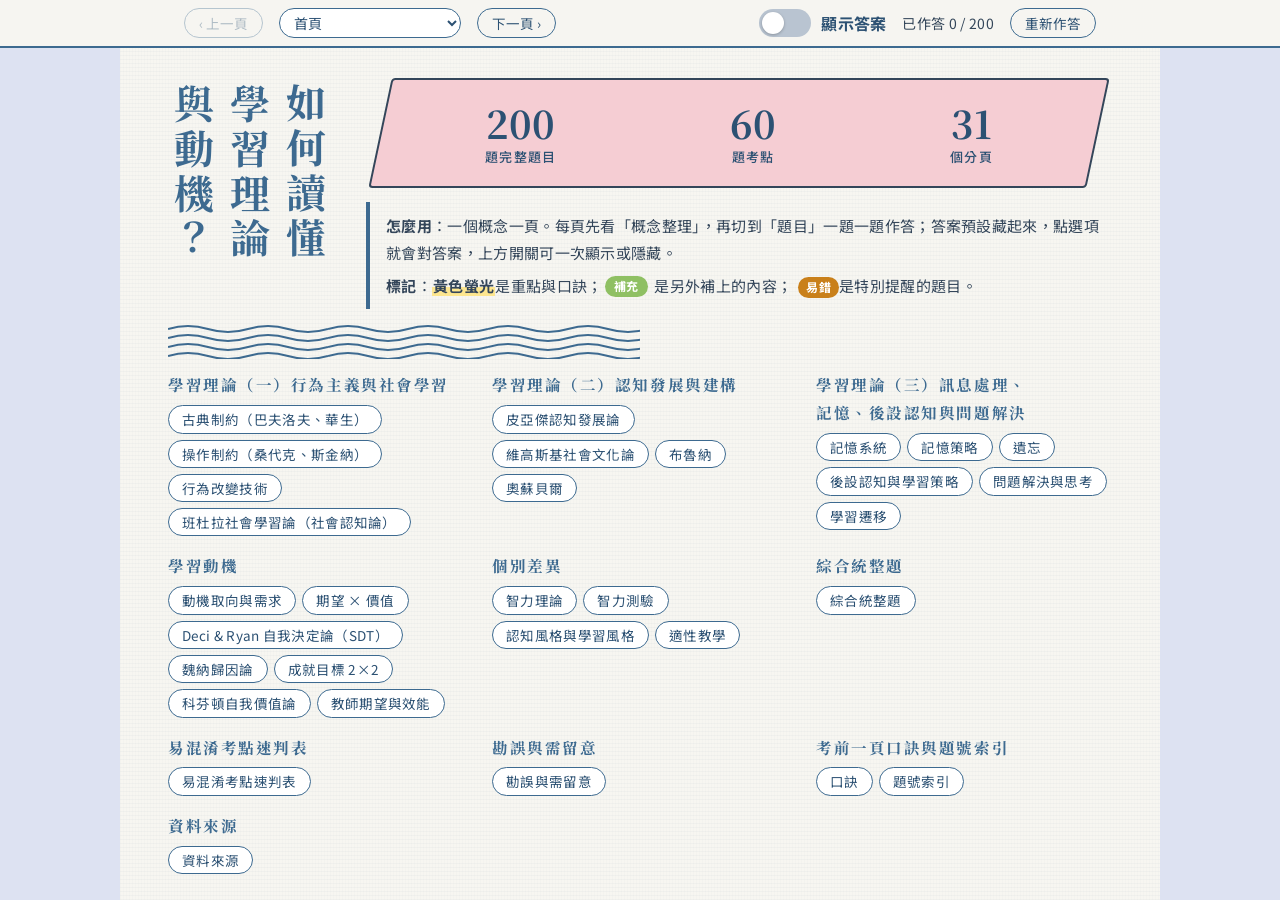
==== index.html @ 54448547 "新增學習理論刷題筆記網頁 Co-Authored-By: Claude Fable 5.2 <noreply@anthropic.com> Claude-Session: https://claude" ====
<!DOCTYPE html>
<html lang="zh-Hant-TW"><head><meta charset="utf-8"><meta name="viewport" content="width=device-width, initial-scale=1">
<title>學習理論刷題筆記</title>
<link rel="preconnect" href="https://fonts.googleapis.com"><link rel="preconnect" href="https://fonts.gstatic.com" crossorigin>
<link href="https://fonts.googleapis.com/css2?family=Noto+Serif+TC:wght@500;700&family=Noto+Sans+TC:wght@400;500;700&display=swap" rel="stylesheet">
<style>:root{ /* 版面：淡藍底上一張和紙直欄；海軍藍細浪線、圓角橢圓標籤、明體直排標題 */
  --bg:#dde2f2; --paper:#f7f6f1; --ink:#34465a; --navy:#3d6a90; --navy-d:#2c5173; --line:#c9d4e0;
  --marker:#fde68f; --pink:#f5cdd3; --green:#8fc063; --amber:#c9801a; --soft:#eef2f6;
  --serif:"Noto Serif TC","Songti TC","PMingLiU",serif; --sans:"Noto Sans TC","PingFang TC","Microsoft JhengHei",sans-serif;
  color-scheme:light;
}
*{box-sizing:border-box}
html{scroll-behavior:smooth;scroll-padding-top:112px}
body{margin:0;background:var(--bg);color:var(--ink);font-family:var(--sans);font-size:16px;line-height:1.8;letter-spacing:.02em}
.paper{max-width:900px;margin:0 auto;padding:0 clamp(16px,5vw,64px) 48px;background-color:var(--paper);
  background-image:repeating-linear-gradient(0deg,rgba(60,90,120,.035) 0 1px,transparent 1px 4px),repeating-linear-gradient(90deg,rgba(60,90,120,.02) 0 1px,transparent 1px 3px)}
.waves{height:44px;background:url("data:image/svg+xml,%3Csvg xmlns='http://www.w3.org/2000/svg' width='160' height='44'%3E%3Cg fill='none' stroke='%233d6a90' stroke-width='2'%3E%3Cpath d='M0 6q20-6 40 0t40 0 40 0 40 0'/%3E%3Cpath d='M0 15q20-6 40 0t40 0 40 0 40 0'/%3E%3Cpath d='M0 24q20-6 40 0t40 0 40 0 40 0'/%3E%3Cpath d='M0 33q20-6 40 0t40 0 40 0 40 0'/%3E%3C/g%3E%3C/svg%3E") repeat-x}
.w1{width:52%;margin-left:auto;margin-right:calc(-1*clamp(16px,5vw,64px))}
.w2{width:55%;margin-left:calc(-1*clamp(16px,5vw,64px));margin-top:28px}
.w3{width:48%;margin:40px calc(-1*clamp(16px,5vw,64px)) 0 auto}
.hero{padding-top:40px;display:grid;grid-template-columns:auto 1fr;gap:24px 40px;align-items:center}
.hero .waves,.hero .howto{grid-column:1/-1}
h1{font-family:var(--serif);font-weight:700;color:var(--navy);font-size:clamp(34px,6vw,50px);line-height:1.25;letter-spacing:.12em;writing-mode:vertical-rl;margin:0;height:5.6em;display:flex;flex-direction:column;gap:.15em}
.blanket{background:var(--pink);transform:skewX(-12deg);padding:22px 30px;display:flex;gap:28px;justify-content:space-around;border:2px solid var(--ink);border-radius:4px}
.blanket p{transform:skewX(12deg);margin:0;text-align:center}
.big{font-family:var(--serif);font-size:38px;font-weight:700;color:var(--navy-d);line-height:1.1}
.big small{display:block;font-family:var(--sans);font-size:13px;font-weight:500;letter-spacing:.1em;margin-top:6px}
.howto{font-size:15px;border-left:4px solid var(--navy);padding:4px 0 4px 16px}
.howto p{margin:6px 0}
section{padding-top:8px}
h2{font-family:var(--serif);font-size:clamp(24px,4vw,30px);color:var(--navy);letter-spacing:.15em;margin:64px 0 12px;padding-bottom:26px;text-wrap:balance;
  background:url("data:image/svg+xml,%3Csvg xmlns='http://www.w3.org/2000/svg' width='80' height='16'%3E%3Cg fill='none' stroke='%233d6a90' stroke-width='2'%3E%3Cpath d='M0 5q10-5 20 0t20 0 20 0 20 0'/%3E%3Cpath d='M0 12q10-5 20 0t20 0 20 0 20 0'/%3E%3C/g%3E%3C/svg%3E") left bottom/80px 16px repeat-x;background-size:80px 16px;background-clip:padding-box}
h3{margin:44px 0 14px;text-wrap:balance}
h3 span{display:inline-block;font-family:var(--serif);font-weight:500;font-size:20px;letter-spacing:.18em;color:#fff;background:var(--navy);padding:8px 26px;border-radius:999px;box-shadow:0 0 0 3px var(--paper),0 0 0 4.5px var(--navy)}
h4.qsec{font-family:var(--serif);font-size:18px;color:var(--navy);letter-spacing:.12em;margin:30px 0 12px;display:flex;align-items:baseline;gap:12px;border-bottom:2px dashed var(--navy);padding-bottom:6px}
h4.qsec small{font-family:var(--sans);font-size:13px;color:#6b7c8e;font-weight:400;letter-spacing:.05em}
p{margin:10px 0}
ul,ol{padding-left:1.4em;margin:10px 0}
li{margin:5px 0}
a{color:var(--navy-d)}
mark{background:linear-gradient(transparent 55%,var(--marker) 55%);color:inherit;font-weight:700;padding:0 1px}
.sup{display:inline-block;font-size:12px;font-weight:700;color:#fff;background:var(--green);border-radius:999px;padding:0 9px;margin:0 6px 0 2px;line-height:1.7;vertical-align:.08em;letter-spacing:.08em}
.flag{display:inline-block;font-size:12px;font-weight:700;color:#fff;background:var(--amber);border-radius:999px;padding:0 8px;margin-left:6px;line-height:1.7}
.tw{overflow-x:auto;margin:14px 0}
table{border-collapse:collapse;width:100%;min-width:520px;font-size:14.5px;line-height:1.65;background:rgba(255,255,255,.55)}
th,td{border:1px solid var(--line);padding:8px 10px;text-align:left;vertical-align:top}
th{background:var(--navy);color:#fff;font-weight:500;letter-spacing:.08em;white-space:nowrap}
tbody td:first-child{font-weight:700;color:var(--navy-d)}
/* 題目 */
.q{background:rgba(255,255,255,.7);border:1.5px solid var(--line);border-radius:18px;padding:16px 18px;margin:0 0 16px}
.qh{display:flex;align-items:center;gap:10px;flex-wrap:wrap;margin-bottom:6px}
.qn{font-family:var(--serif);font-weight:700;color:#fff;background:var(--navy);border-radius:999px;padding:0 14px;font-size:15px}
.qt{color:#6b7c8e;font-size:13.5px;flex:1;min-width:8em}
.rv,.reset{font:inherit;font-size:13.5px;color:var(--navy-d);background:none;border:1.5px solid var(--navy);border-radius:999px;padding:2px 14px;cursor:pointer}
.rv:hover,.reset:hover{background:var(--soft)}
.stem{margin:6px 0 10px}
.opts{display:grid;gap:6px}
.opt{font:inherit;color:inherit;text-align:left;display:flex;gap:10px;align-items:flex-start;background:#fff;border:1.5px solid var(--line);border-radius:12px;padding:7px 12px;cursor:pointer;line-height:1.6}
.opt:hover{border-color:var(--navy)}
.ol{flex:none;width:26px;height:26px;border-radius:50%;border:1.5px solid var(--navy);color:var(--navy);font-weight:700;font-size:13.5px;display:grid;place-items:center;margin-top:1px}
.opt.picked{border-color:var(--navy);background:var(--soft)}
.q.show .opt.correct,body.show-all .opt.correct{border-color:#3c8f5a;background:#e9f5e4}
.q.show .opt.correct .ol,body.show-all .opt.correct .ol{background:#3c8f5a;border-color:#3c8f5a;color:#fff}
.q.show .opt.picked:not(.correct){border-color:#c0564f;background:#fbeceb}
.q.show .opt.picked:not(.correct) .ol{background:#c0564f;border-color:#c0564f;color:#fff}
.ansbox{display:none;margin-top:12px}
.q.show .ansbox,body.show-all .ansbox{display:block}
.ans{background:var(--soft);border-radius:12px;padding:10px 14px;font-size:15px}
.ab{font-weight:700;color:#2f7d4c;margin-right:10px}
.tip{margin-top:10px;border-left:4px solid var(--amber);background:#fdf5e4;border-radius:0 12px 12px 0;padding:10px 14px;font-size:15px}
.tiph{font-weight:700;color:#99600c;margin-bottom:2px}
.b60{margin:26px 0 8px}
.b60 h5{font-family:var(--serif);font-size:17px;color:var(--navy);letter-spacing:.12em;margin:0}
.note{font-size:13.5px;color:#6b7c8e;margin:2px 0 8px}
.rid{white-space:nowrap}
.cover{font:inherit;color:inherit;text-align:left;width:100%;background:none;border:0;padding:0;cursor:pointer;border-radius:6px}
.cover span{display:block;filter:blur(6px);opacity:.55;transition:filter .15s;user-select:none}
.cover.open span,body.show-all .cover span{filter:none;opacity:1;user-select:auto}
.t60{font-size:13px;margin-top:4px;font-weight:400}
.t60 mark{font-weight:500}
/* 上方工具列 */
.bar{position:sticky;top:0;z-index:5;background:rgba(247,246,241,.96);border-bottom:2px solid var(--navy);backdrop-filter:blur(4px)}
.barin{max-width:900px;margin:0 auto;padding:8px clamp(16px,5vw,64px);display:flex;flex-wrap:wrap;align-items:center;gap:8px 16px}
.sw{display:flex;align-items:center;gap:10px;cursor:pointer;font-weight:700;color:var(--navy-d)}
.sw input{position:absolute;opacity:0;width:1px;height:1px}
.track{width:52px;height:28px;border-radius:999px;background:#b9c4d1;position:relative;transition:background .15s;flex:none}
.knob{position:absolute;top:3px;left:3px;width:22px;height:22px;border-radius:50%;background:#fff;transition:transform .15s;box-shadow:0 1px 3px rgba(0,0,0,.25)}
.sw input:checked+.track{background:var(--navy)}
.sw input:checked+.track .knob{transform:translateX(24px)}
.sw input:focus-visible+.track,button:focus-visible,a:focus-visible{outline:3px solid var(--amber);outline-offset:2px}
.score{font-size:14px;font-variant-numeric:tabular-nums;color:var(--ink)}
.nav{display:flex;gap:6px;overflow-x:auto;width:100%;padding-bottom:2px}
.nav a{flex:none;font-size:13px;text-decoration:none;color:var(--navy-d);border:1px solid var(--navy);border-radius:999px;padding:0 11px;line-height:1.9;background:#fff}
.nav a:hover{background:var(--navy);color:#fff}
footer{text-align:center;font-size:12.5px;color:var(--navy-d);padding:28px 16px;letter-spacing:.12em}
@media(max-width:560px){.hero{grid-template-columns:1fr}h1{height:4.6em}.blanket{gap:12px;padding:16px}.big{font-size:28px}body{font-size:15.5px}}
@media(prefers-reduced-motion:reduce){html{scroll-behavior:auto}.knob,.track,.cover span{transition:none}}
html,body{height:100%}
body{display:flex;flex-direction:column;overflow:hidden}
.bar{position:static;flex:none}
.barin{max-width:1040px}
#sel{font:inherit;font-size:14px;color:var(--navy-d);border:1.5px solid var(--navy);border-radius:999px;padding:3px 10px;background:#fff;max-width:13em}
.sw{margin-left:auto}
.paper{flex:1;min-height:0;width:100%;max-width:1040px;padding:0;display:flex;flex-direction:column}
.page{flex:1;min-height:0;display:flex;flex-direction:column}
.page[hidden]{display:none}
.ph{flex:none;padding:14px clamp(16px,4vw,48px) 0;display:flex;flex-wrap:wrap;align-items:center;gap:6px 14px;border-bottom:2px dashed var(--navy);padding-bottom:10px}
.grp{font-size:13px;color:#6b7c8e;letter-spacing:.1em;width:100%}
.ph h2{margin:0;padding:6px 24px;background:var(--navy);color:#fff;font-size:20px;font-weight:500;border-radius:999px;box-shadow:0 0 0 3px var(--paper),0 0 0 4.5px var(--navy);letter-spacing:.15em}
.pts{display:flex;gap:6px;margin-left:auto;flex-wrap:wrap}
.pts[hidden]{display:none}
.pt{font:inherit;font-size:14px;color:var(--navy-d);background:#fff;border:1.5px solid var(--navy);border-radius:999px;padding:3px 16px;cursor:pointer}
.pt.on{background:var(--navy);color:#fff;font-weight:700}
.pb{flex:1;min-height:0;display:flex;flex-direction:column}
.pane{display:none;flex:1;min-height:0;overflow-y:auto;padding:10px clamp(16px,4vw,48px) 18px}
.pane.on{display:block}
.pane[data-pane="quiz"].on{display:flex;flex-direction:column;overflow:hidden;padding-bottom:10px}
.qstage{flex:1;min-height:0;overflow-y:auto}
.q{display:none;margin:4px 0}
.q.cur{display:block}
.qnav{flex:none;display:flex;align-items:center;gap:10px;padding-top:10px}
.qp,.qx{font:inherit;font-size:14px;font-weight:700;color:#fff;background:var(--navy);border:0;border-radius:999px;padding:6px 18px;cursor:pointer;flex:none}
.qp:disabled,.qx:disabled,#prev:disabled,#next:disabled{opacity:.35;cursor:default}
.qcs{flex:1;display:flex;gap:5px;justify-content:center;flex-wrap:wrap}
.qc{font:inherit;font-size:12.5px;width:28px;height:28px;border-radius:50%;border:1.5px solid var(--navy);background:#fff;color:var(--navy-d);cursor:pointer;padding:0}
.qc.cur{box-shadow:0 0 0 3px var(--marker)}
.qc.ok{background:#3c8f5a;border-color:#3c8f5a;color:#fff}
.qc.ng{background:#c0564f;border-color:#c0564f;color:#fff}
.home{overflow-y:auto;padding:22px clamp(16px,4vw,48px)}
.hero{padding-top:0;gap:16px 36px}
h1{font-size:clamp(28px,4.4vw,40px)}
.blanket{margin:0 14px 14px}
.home .waves{width:50%;margin:14px 0 6px;height:36px}
.dir{display:grid;grid-template-columns:repeat(auto-fit,minmax(260px,1fr));gap:10px 28px}
.dg h3{font-family:var(--serif);font-size:15.5px;color:var(--navy);letter-spacing:.1em;margin:6px 0 6px}
.dl{display:flex;flex-wrap:wrap;gap:6px}
.dl a{font-size:13.5px;text-decoration:none;color:var(--navy-d);background:#fff;border:1.5px solid var(--navy);border-radius:999px;padding:1px 13px}
.dl a:hover{background:var(--navy);color:#fff}
@media(max-width:560px){.sw{margin-left:0}.qp,.qx{padding:6px 12px}.ph h2{font-size:17px;padding:5px 16px}}
</style></head><body>
<div class="bar"><div class="barin">
<button type="button" id="prev" class="reset">‹ 上一頁</button>
<select id="sel" aria-label="選擇概念"><option value="0">首頁</option><optgroup label="學習理論（一）行為主義與社會學習"><option value="1">古典制約（巴夫洛夫、華生）</option><option value="2">操作制約（桑代克、斯金納）</option><option value="3">行為改變技術</option><option value="4">班杜拉社會學習論（社會認知論）</option></optgroup><optgroup label="學習理論（二）認知發展與建構"><option value="5">皮亞傑認知發展論</option><option value="6">維高斯基社會文化論</option><option value="7">布魯納</option><option value="8">奧蘇貝爾</option></optgroup><optgroup label="學習理論（三）訊息處理、記憶、後設認知與問題解決"><option value="9">記憶系統</option><option value="10">記憶策略</option><option value="11">遺忘</option><option value="12">後設認知與學習策略</option><option value="13">問題解決與思考</option><option value="14">學習遷移</option></optgroup><optgroup label="學習動機"><option value="15">動機取向與需求</option><option value="16">期望 × 價值</option><option value="17">Deci &amp; Ryan 自我決定論（SDT）</option><option value="18">魏納歸因論</option><option value="19">成就目標 2×2</option><option value="20">科芬頓自我價值論</option><option value="21">教師期望與效能</option></optgroup><optgroup label="個別差異"><option value="22">智力理論</option><option value="23">智力測驗</option><option value="24">認知風格與學習風格</option><option value="25">適性教學</option></optgroup><optgroup label="綜合統整題"><option value="26">綜合統整題</option></optgroup><optgroup label="易混淆考點速判表"><option value="27">易混淆考點速判表</option></optgroup><optgroup label="勘誤與需留意"><option value="28">勘誤與需留意</option></optgroup><optgroup label="考前一頁口訣與題號索引"><option value="29">口訣</option><option value="30">題號索引</option></optgroup><optgroup label="資料來源"><option value="31">資料來源</option></optgroup></select>
<button type="button" id="next" class="reset">下一頁 ›</button>
<label class="sw" for="toggleAll"><input type="checkbox" id="toggleAll" role="switch"><span class="track"><span class="knob"></span></span><span class="swt">顯示答案</span></label>
<span class="score" id="score">已作答 0 / 200</span>
<button type="button" id="reset" class="reset">重新作答</button>
</div></div>
<main class="paper">
<section class="page" id="page-0"><div class="pb home">
<div class="hero"><h1><span>如何讀懂</span><span>學習理論</span><span>與動機？</span></h1>
<div><div class="blanket"><p class="big">200<small>題完整題目</small></p><p class="big">60<small>題考點</small></p><p class="big">31<small>個分頁</small></p></div>
<div class="howto"><p><b>怎麼用</b>：一個概念一頁。每頁先看「概念整理」，再切到「題目」一題一題作答；答案預設藏起來，點選項就會對答案，上方開關可一次顯示或隱藏。</p>
<p><b>標記</b>：<mark>黃色螢光</mark>是重點與口訣；<span class="sup">補充</span>是另外補上的內容；<span class="flag">易錯</span>是特別提醒的題目。</p></div></div></div>
<div class="waves"></div>
<div class="dir"><div class="dg"><h3>學習理論（一）行為主義與社會學習</h3><div class="dl"><a href="#page-1">古典制約（巴夫洛夫、華生）</a><a href="#page-2">操作制約（桑代克、斯金納）</a><a href="#page-3">行為改變技術</a><a href="#page-4">班杜拉社會學習論（社會認知論）</a></div></div><div class="dg"><h3>學習理論（二）認知發展與建構</h3><div class="dl"><a href="#page-5">皮亞傑認知發展論</a><a href="#page-6">維高斯基社會文化論</a><a href="#page-7">布魯納</a><a href="#page-8">奧蘇貝爾</a></div></div><div class="dg"><h3>學習理論（三）訊息處理、記憶、後設認知與問題解決</h3><div class="dl"><a href="#page-9">記憶系統</a><a href="#page-10">記憶策略</a><a href="#page-11">遺忘</a><a href="#page-12">後設認知與學習策略</a><a href="#page-13">問題解決與思考</a><a href="#page-14">學習遷移</a></div></div><div class="dg"><h3>學習動機</h3><div class="dl"><a href="#page-15">動機取向與需求</a><a href="#page-16">期望 × 價值</a><a href="#page-17">Deci &amp; Ryan 自我決定論（SDT）</a><a href="#page-18">魏納歸因論</a><a href="#page-19">成就目標 2×2</a><a href="#page-20">科芬頓自我價值論</a><a href="#page-21">教師期望與效能</a></div></div><div class="dg"><h3>個別差異</h3><div class="dl"><a href="#page-22">智力理論</a><a href="#page-23">智力測驗</a><a href="#page-24">認知風格與學習風格</a><a href="#page-25">適性教學</a></div></div><div class="dg"><h3>綜合統整題</h3><div class="dl"><a href="#page-26">綜合統整題</a></div></div><div class="dg"><h3>易混淆考點速判表</h3><div class="dl"><a href="#page-27">易混淆考點速判表</a></div></div><div class="dg"><h3>勘誤與需留意</h3><div class="dl"><a href="#page-28">勘誤與需留意</a></div></div><div class="dg"><h3>考前一頁口訣與題號索引</h3><div class="dl"><a href="#page-29">口訣</a><a href="#page-30">題號索引</a></div></div><div class="dg"><h3>資料來源</h3><div class="dl"><a href="#page-31">資料來源</a></div></div></div></div></section>
<section class="page" id="page-1" hidden><div class="ph"><span class="grp">學習理論（一）行為主義與社會學習</span><h2>古典制約（巴夫洛夫、華生）</h2><div class="pts"><button type="button" class="pt on" data-pane="concept">概念整理</button><button type="button" class="pt" data-pane="quiz">題目 5 題</button><button type="button" class="pt" data-pane="q60">60 題考點</button></div></div><div class="pb"><div class="pane on" data-pane="concept"><p>先判斷題目屬於哪一種制約：反應是「不自主的生理、情緒」（心跳、流口水、害怕）→ 古典制約；是「自主行為」且因為行為後的結果而變多變少 → 操作制約。<span class="sup">補充</span></p><div class="tw"><table>
<thead>
<tr>
<th>概念</th>
<th>一句話</th>
<th>題目關鍵字</th>
<th>題號</th>
</tr>
</thead>
<tbody>
<tr>
<td>非制約刺激 UCS</td>
<td>天生就會引起反應</td>
<td>疼痛、被罵、食物</td>
<td>Q5</td>
</tr>
<tr>
<td>制約刺激 CS</td>
<td>原本中性，與 UCS 配對後單獨出現就會引起反應</td>
<td>宣布小考、老師走近、紅色封面</td>
<td>Q5、60題 R3-3、R5-2</td>
</tr>
<tr>
<td>UCR／CR</td>
<td>對 UCS 的天生反應／對 CS 的學得反應</td>
<td>通常是同一種反應，差在由誰引起</td>
<td>Q5</td>
</tr>
<tr>
<td>刺激類化</td>
<td>相似刺激也反應</td>
<td>怕黑狗 → 連白狗、玩具狗都怕</td>
<td>Q21</td>
</tr>
<tr>
<td>刺激辨別</td>
<td>只對特定刺激反應</td>
<td>上、下課鐘聲分得清</td>
<td>Q22</td>
</tr>
<tr>
<td>消弱</td>
<td>CS 一直單獨出現、不配 UCS → 反應消失</td>
<td>鈴聲不再配食物</td>
<td>Q23</td>
</tr>
<tr>
<td>自發恢復</td>
<td>消弱後隔一段時間又出現 → 消弱是「抑制」不是抹除</td>
<td>隔三天又流口水</td>
<td>Q23</td>
</tr>
<tr>
<td>高級制約</td>
<td>用已建立的 CS 當作 UCS，去配新的中性刺激</td>
<td>鈴聲 → 紅光</td>
<td>Q24</td>
</tr>
</tbody>
</table></div>
<ul>
<li><span class="sup">補充</span><mark>華生「小艾伯特實驗」</mark>：白老鼠配巨響 → 怕白老鼠，並類化到白兔、毛皮。證明「情緒可以被制約學得」。</li>
<li><span class="sup">補充</span><mark>配對時序</mark>：CS 先出現、UCS 緊接著出現（延宕制約）效果最好；UCS 先於 CS（逆向制約）幾乎學不會。</li>
</ul></div><div class="pane" data-pane="quiz"><div class="qstage"><article class="q" id="q5"><div class="qh"><span class="qn">Q5</span><span class="qt">古典制約・制約刺激判定</span><button type="button" class="rv" aria-expanded="false">看答案</button></div>
<p class="stem">小芸國中時曾多次因數學考差而在全班面前遭教師嚴厲責備與罰站，導致她當時極度恐懼焦慮。現在升上高中，只要新數學老師在課堂上「宣布下週要進行隨堂小考」，即使新老師從未罵過人，小芸立刻感到心跳加速、腸胃抽筋。在上述歷程中，「宣布下週要進行隨堂小考」最符合何種概念？</p><div class="opts"><button type="button" class="opt" data-k="A"><span class="ol">A</span><span>非制約刺激（UCS）</span></button><button type="button" class="opt correct" data-k="B"><span class="ol">B</span><span>制約刺激（CS）</span></button><button type="button" class="opt" data-k="C"><span class="ol">C</span><span>非制約反應（UCR）</span></button><button type="button" class="opt" data-k="D"><span class="ol">D</span><span>制約反應（CR）</span></button></div>
<div class="ansbox"><div class="ans"><span class="ab">正解 (B)</span>過去教師嚴厲責罵是自然引發恐懼的「非制約刺激 (UCS)」；而「宣布小考」原本是中性刺激，但與被罵恐懼經驗多次配對後，現在單獨出現就能引發焦慮生理反應，因此已轉變為「制約刺激 (CS)」。</div><div class="tip"><div class="tiph">易錯提醒｜古典制約要素 —— 非制約刺激 (UCS) vs. 制約刺激 (CS)</div>非制約刺激 (UCS) 是「天生/本能」就會引起生理反應的刺激（如疼痛、挨罵的恐懼）；制約刺激 (CS) 原本是「中性線索」，因為反覆跟 UCS 配對連結，後來「單獨出現」就能引發情緒反應（如聽到宣布小考）。口訣：<mark>天生會怕是 UCS，後來一看到就怕是 CS！</mark></div></div></article><article class="q" id="q21"><div class="qh"><span class="qn">Q21</span><span class="qt">古典制約・刺激類化</span><button type="button" class="rv" aria-expanded="false">看答案</button></div>
<p class="stem">小明小時候曾在鄉下被鄰居飼養的一隻大黑狗追咬，自此之後，他不僅極度害怕黑狗，只要看到白狗、黃狗，甚至毛茸茸的波斯貓或毛絨玩具狗，都會引起強烈的恐懼與逃跑反應。這種對與制約刺激相似的其他刺激也產生制約反應的現象稱為？</p><div class="opts"><button type="button" class="opt correct" data-k="A"><span class="ol">A</span><span>刺激類化（Stimulus Generalization）</span></button><button type="button" class="opt" data-k="B"><span class="ol">B</span><span>刺激辨別（Stimulus Discrimination）</span></button><button type="button" class="opt" data-k="C"><span class="ol">C</span><span>自發恢復（Spontaneous Recovery）</span></button><button type="button" class="opt" data-k="D"><span class="ol">D</span><span>高級制約（Higher-Order Conditioning）</span></button></div>
<div class="ansbox"><div class="ans"><span class="ab">正解 (A)</span>刺激類化：個體對與原先制約刺激（黑狗）外觀相似、性質相近的其他刺激（白狗、黃狗、絨毛玩具），也會引發相同或相似的制約反應（恐懼逃跑）。口訣：<mark>相像也反應＝類化。</mark></div></div></article><article class="q" id="q22"><div class="qh"><span class="qn">Q22</span><span class="qt">古典制約・刺激辨別</span><button type="button" class="rv" aria-expanded="false">看答案</button></div>
<p class="stem">學校為了維護校園秩序，規定上課鐘聲為「三短一長」，下課鐘聲為「兩長一短」。開學兩週後，一年級新生一聽到「兩長一短」便開心地衝出教室，聽到「三短一長」則能迅速回座安靜準備上課，不再混淆。學生展現了古典制約中的何種歷程？</p><div class="opts"><button type="button" class="opt" data-k="A"><span class="ol">A</span><span>刺激類化</span></button><button type="button" class="opt correct" data-k="B"><span class="ol">B</span><span>刺激辨別（Stimulus Discrimination）</span></button><button type="button" class="opt" data-k="C"><span class="ol">C</span><span>潛在消弱</span></button><button type="button" class="opt" data-k="D"><span class="ol">D</span><span>感覺適應</span></button></div>
<div class="ansbox"><div class="ans"><span class="ab">正解 (B)</span>刺激辨別：個體能敏銳區分兩種相似但不同的刺激，僅對其中具有特定增強或意義的刺激做出反應，對另一刺激不做出反應。口訣：<mark>只有特定才反應＝辨別。</mark></div></div></article><article class="q" id="q23"><div class="qh"><span class="qn">Q23</span><span class="qt">古典制約・自發恢復</span><button type="button" class="rv" aria-expanded="false">看答案</button></div>
<p class="stem">某心理學實驗中，狗學會聽到鈴聲流口水後，研究者連續單獨呈現鈴聲而不給食物，經過數十次試驗後狗終於不再流口水（消弱完成）。然而隔了三天再度將狗帶進實驗室，第一聲鈴聲響起時，狗竟然又出現了流口水的反應（雖然量較少）。此現象稱為？</p><div class="opts"><button type="button" class="opt correct" data-k="A"><span class="ol">A</span><span>自發恢復（Spontaneous Recovery）</span></button><button type="button" class="opt" data-k="B"><span class="ol">B</span><span>倒溯抑制（Retroactive Inhibition）</span></button><button type="button" class="opt" data-k="C"><span class="ol">C</span><span>嫌惡制約（Aversive Conditioning）</span></button><button type="button" class="opt" data-k="D"><span class="ol">D</span><span>習慣化（Habituation）</span></button></div>
<div class="ansbox"><div class="ans"><span class="ab">正解 (A)</span>自發恢復：制約反應經過消弱完全消失後，經過一段休息或時間間隔，未再配對非制約刺激的情況下，該制約反應再次短暫出現的現象。這證明消弱是「抑制」而非記憶的徹底抹除。</div></div></article><article class="q" id="q24"><div class="qh"><span class="qn">Q24</span><span class="qt">古典制約・高等制約</span><button type="button" class="rv" aria-expanded="false">看答案</button></div>
<p class="stem">巴夫洛夫先訓練狗建立「鈴聲（CS1） → 食物（UCS） → 流口水」的制約；待穩固後，再將「紅光（中性刺激）」與「鈴聲（CS1）」反覆配對呈現，過程中從未出現食物。最後發現單獨呈現紅光也能引發流口水。此現象稱為？</p><div class="opts"><button type="button" class="opt correct" data-k="A"><span class="ol">A</span><span>高級／高等制約（Higher-Order Conditioning）</span></button><button type="button" class="opt" data-k="B"><span class="ol">B</span><span>刺激類化</span></button><button type="button" class="opt" data-k="C"><span class="ol">C</span><span>操作塑造</span></button><button type="button" class="opt" data-k="D"><span class="ol">D</span><span>負增強</span></button></div>
<div class="ansbox"><div class="ans"><span class="ab">正解 (A)</span>高等制約（二級制約）：以一個已經建立完成的制約刺激（鈴聲 CS1）充當強化刺激，與另一個新的中性刺激（紅光）配對，使新刺激也能引發制約反應。</div></div></article></div><div class="qnav"><button type="button" class="qp">‹ 上一題</button><div class="qcs"><button type="button" class="qc" data-i="0">1</button><button type="button" class="qc" data-i="1">2</button><button type="button" class="qc" data-i="2">3</button><button type="button" class="qc" data-i="3">4</button><button type="button" class="qc" data-i="4">5</button></div><button type="button" class="qx">下一題 ›</button></div></div><div class="pane" data-pane="q60"><div class="b60"><h5>60 題對應考點</h5><p class="note">60 題原始資料只有情境與考點，沒有選項。先自己說出考點，再點一下格子對答案。</p><div class="tw"><table class="t60t"><thead><tr><th>題號</th><th>情境</th><th>考點（點一下顯示）</th></tr></thead><tbody><tr><td class="rid">R1-5<span class="flag">易錯</span></td><td>曾看到考卷就胃痛，後來只要宣布小考就緊張；「宣布小考」屬於？</td><td><button type="button" class="cover"><span>古典制約：制約刺激（CS）<div class="t60"><mark>天生會怕的是 UCS，後來一看到就怕的是 CS。</mark></div></span></button></td></tr><tr><td class="rid">R3-3</td><td>答錯被笑，後來只要教師走近座位就心跳加快、手心冒汗</td><td><button type="button" class="cover"><span>古典制約：制約刺激（CS）</span></button></td></tr><tr><td class="rid">R5-2</td><td>看到紅色封面故事書就興奮坐好（曾多次和好玩的繪本活動配對）</td><td><button type="button" class="cover"><span>古典制約：制約刺激（CS）</span></button></td></tr><tr><td class="rid">R5-7</td><td>跑步跌倒被笑，後來聽到「等一下測跑步」就手心冒汗</td><td><button type="button" class="cover"><span>古典制約：制約刺激（CS）</span></button></td></tr></tbody></table></div></div></div></div></section><section class="page" id="page-2" hidden><div class="ph"><span class="grp">學習理論（一）行為主義與社會學習</span><h2>操作制約（桑代克、斯金納）</h2><div class="pts"><button type="button" class="pt on" data-pane="concept">概念整理</button><button type="button" class="pt" data-pane="quiz">題目 9 題</button><button type="button" class="pt" data-pane="q60">60 題考點</button></div></div><div class="pb"><div class="pane on" data-pane="concept"><p>增強與懲罰四格：「正負」看加還是拿，「增懲」看行為變多還是變少。</p>
<div class="tw"><table>
<thead>
<tr>
<th></th>
<th>給予刺激（正）</th>
<th>拿走刺激（負）</th>
</tr>
</thead>
<tbody>
<tr>
<td><mark>行為變多（增強）</mark></td>
<td>正增強：給喜歡的（Q1）</td>
<td>負增強：拿走討厭的（Q2）</td>
</tr>
<tr>
<td><mark>行為變少（懲罰）</mark></td>
<td>正懲罰：給討厭的（Q15）</td>
<td>負懲罰：拿走喜歡的，如隔離、代價法（Q16）</td>
</tr>
</tbody>
</table></div>
<div class="tw"><table>
<thead>
<tr>
<th>增強時制</th>
<th>依據</th>
<th>例子</th>
<th>反應型態</th>
<th>題號</th>
</tr>
</thead>
<tbody>
<tr>
<td>固定比率 FR</td>
<td>固定次數</td>
<td>集滿 10 點換獎</td>
<td>反應快，拿到增強後短暫停頓<span class="sup">補充</span></td>
<td>—</td>
</tr>
<tr>
<td>變動比率 VR</td>
<td>不定次數</td>
<td>刮刮樂、拉霸</td>
<td>反應率最高、最抗消弱</td>
<td>Q14</td>
</tr>
<tr>
<td>固定時距 FI</td>
<td>固定時間</td>
<td>每週五小考</td>
<td>時間快到才衝刺（扇形曲線、考前抱佛腳）<span class="sup">補充</span></td>
<td>Q14 請益</td>
</tr>
<tr>
<td>變動時距 VI</td>
<td>不定時間</td>
<td>不定期抽考</td>
<td>穩定、平緩</td>
<td>Q13</td>
</tr>
</tbody>
</table></div>
<p>其他：普氏原則／祖母法則（先做不喜歡的、再做喜歡的，Q11）、原級 vs 次級增強物（食物 vs 貼紙、分數，Q12）、消弱突增（剛停止增強時問題行為暫時更劇烈，Q17）。</p>
<ul>
<li><span class="sup">補充</span><mark>桑代克三大定律（迷籠貓、嘗試錯誤學習）</mark>：效果律（帶來滿足的反應會被保留）、練習律（練習使聯結變強）、準備律（準備好時去做才會滿足）。</li>
<li><span class="sup">補充</span>連續增強（每次都給）建立新行為最快，但最容易消弱；間歇增強適合維持已學會的行為。</li>
<li><span class="sup">補充</span><mark>負增強不是懲罰</mark>：負增強讓行為變多。題目出現「免寫、解除、不用再…」而且行為增加 → 負增強。</li>
<li><span class="sup">補充</span>懲罰只會壓抑行為、不會教新行為；使用時要立即、一致，並同時增強替代的好行為。</li>
</ul></div><div class="pane" data-pane="quiz"><div class="qstage"><article class="q" id="q1"><div class="qh"><span class="qn">Q1</span><span class="qt">操作制約・正增強</span><button type="button" class="rv" aria-expanded="false">看答案</button></div>
<p class="stem">小華在每次完成訂正作業後，教師便允許他到班級圖書角的舒適沙發區自由閱讀 15 分鐘。之後，小華主動完成訂正作業的頻率明顯提高。依操作制約（Operant Conditioning）觀點，教師的作法最符合下列何者？</p><div class="opts"><button type="button" class="opt correct" data-k="A"><span class="ol">A</span><span>正增強（Positive Reinforcement）</span></button><button type="button" class="opt" data-k="B"><span class="ol">B</span><span>負增強（Negative Reinforcement）</span></button><button type="button" class="opt" data-k="C"><span class="ol">C</span><span>正懲罰（Positive Punishment）</span></button><button type="button" class="opt" data-k="D"><span class="ol">D</span><span>消弱（Extinction）</span></button></div>
<div class="ansbox"><div class="ans"><span class="ab">正解 (A)</span>行為發生後「給予個體喜愛的愉快刺激」（閱讀角沙發），使該良好目標行為（主動完成訂正）在未來出現的頻率「增加」，符合正增強定義。口訣：<mark>給喜歡的、行為變多＝正增強。</mark></div></div></article><article class="q" id="q2"><div class="qh"><span class="qn">Q2</span><span class="qt">操作制約・負增強</span><button type="button" class="rv" aria-expanded="false">看答案</button></div>
<p class="stem">小明原本常在上課時任意插話。教師和他約定：若能在一節課中先舉手、等待教師點名後再發言，當天就可以免寫原本最不喜歡的額外訂正作業。幾週後，小明先舉手再發言的行為明顯增加。依操作制約觀點，教師的作法最符合下列何者？</p><div class="opts"><button type="button" class="opt" data-k="A"><span class="ol">A</span><span>正增強</span></button><button type="button" class="opt correct" data-k="B"><span class="ol">B</span><span>負增強</span></button><button type="button" class="opt" data-k="C"><span class="ol">C</span><span>正懲罰</span></button><button type="button" class="opt" data-k="D"><span class="ol">D</span><span>負懲罰</span></button></div>
<div class="ansbox"><div class="ans"><span class="ab">正解 (B)</span>當目標適當行為（先舉手再發言）出現時，「移除個體嫌惡的負面刺激」（免寫不喜歡的額外訂正），使得目標行為「增加」，稱為負增強。口訣：<mark>拿走討厭的、行為變多＝負增強。</mark></div></div></article><article class="q" id="q11"><div class="qh"><span class="qn">Q11</span><span class="qt">操作制約・普氏原則</span><button type="button" class="rv" aria-expanded="false">看答案</button></div>
<p class="stem">媽媽對喜歡打電動但不愛寫數學作業的小豪說：「只要你先把今天學校發的 10 題數學計算題全部算完並訂正正確，你就可以玩 30 分鐘的 Switch。」依斯金納與普墨克（David Premack）的研究，媽媽運用了何種原則？</p><div class="opts"><button type="button" class="opt correct" data-k="A"><span class="ol">A</span><span>普氏原則（Premack Principle / 祖母法則）</span></button><button type="button" class="opt" data-k="B"><span class="ol">B</span><span>負懲罰（Negative Punishment）</span></button><button type="button" class="opt" data-k="C"><span class="ol">C</span><span>刺激類化（Stimulus Generalization）</span></button><button type="button" class="opt" data-k="D"><span class="ol">D</span><span>感覺記憶衰退（Decay）</span></button></div>
<div class="ansbox"><div class="ans"><span class="ab">正解 (A)</span>普氏原則（祖母法則）：以個體出現頻率較高、較喜愛的活動（打電動），作為完成出現頻率較低、較不喜愛的活動（算數學）之增強物。口訣：<mark>先做不喜歡的，再獎勵喜歡的。</mark></div></div></article><article class="q" id="q12"><div class="qh"><span class="qn">Q12</span><span class="qt">操作制約・增強物屬性</span><button type="button" class="rv" aria-expanded="false">看答案</button></div>
<p class="stem">幼兒園老師給在午休時安靜入睡的幼兒貼上一顆「金色星星貼紙」，並約定集滿 10 顆星星可以在週五兌換一盒彩色蠟筆。在此情境中，「金色星星貼紙」在操作制約理論中屬於何種增強物？</p><div class="opts"><button type="button" class="opt" data-k="A"><span class="ol">A</span><span>原級增強物（Primary Reinforcer）</span></button><button type="button" class="opt correct" data-k="B"><span class="ol">B</span><span>次級／制約增強物（Secondary / Conditioned Reinforcer）</span></button><button type="button" class="opt" data-k="C"><span class="ol">C</span><span>負增強物（Negative Reinforcer）</span></button><button type="button" class="opt" data-k="D"><span class="ol">D</span><span>自然增強物（Natural Reinforcer）</span></button></div>
<div class="ansbox"><div class="ans"><span class="ab">正解 (B)</span>原級增強物滿足個體天生生理需求（如食物、水、溫暖）；次級增強物（制約增強物）本身不具生理滿足力，是透過與原級增強物配對連結或代表可兌換權力而獲得增強價值（如金錢、分數、代幣、貼紙）。</div></div></article><article class="q" id="q13"><div class="qh"><span class="qn">Q13</span><span class="qt">操作制約・增強時制比較</span><button type="button" class="rv" aria-expanded="false">看答案</button></div>
<p class="stem">某位國中英文老師為了維持全班學生每天認真預習單字的良好習慣，採取「每週不定哪一天抽籤舉行隨堂單字抽測」的方式。學生因為不知道哪一天會考，每天都維持高度警覺與平穩的複習量。老師採用的是下列何種增強時制？</p><div class="opts"><button type="button" class="opt" data-k="A"><span class="ol">A</span><span>固定時距時制（Fixed Interval, FI）</span></button><button type="button" class="opt correct" data-k="B"><span class="ol">B</span><span>變動時距時制（Variable Interval, VI）</span></button><button type="button" class="opt" data-k="C"><span class="ol">C</span><span>固定比率時制（Fixed Ratio, FR）</span></button><button type="button" class="opt" data-k="D"><span class="ol">D</span><span>變動比率時制（Variable Ratio, VR）</span></button></div>
<div class="ansbox"><div class="ans"><span class="ab">正解 (B)</span>時距（Interval）看的是「時間」，比率（Ratio）看的是「行為次數」。老師是不定期（時間變動、無法預測）進行抽測，屬於變動時距（VI）。VI 的特徵是產生穩定、平緩且持續不輟的反應率。</div></div></article><article class="q" id="q14"><div class="qh"><span class="qn">Q14</span><span class="qt">操作制約・消弱抗拒力</span><button type="button" class="rv" aria-expanded="false">看答案</button></div>
<p class="stem">夜市的打彈珠台、吃角子老虎賭博機台，之所以能讓人不斷掏錢投入、廢寢忘食且極度難以戒除，依操作制約原理，主要是因為這些機台採用了何種增強時制，具備最高的「抗消弱力（Resistance to Extinction）」？</p><div class="opts"><button type="button" class="opt" data-k="A"><span class="ol">A</span><span>連續增強（Continuous Reinforcement, CRF）</span></button><button type="button" class="opt" data-k="B"><span class="ol">B</span><span>固定比率時制（FR）</span></button><button type="button" class="opt correct" data-k="C"><span class="ol">C</span><span>變動比率時制（Variable Ratio, VR）</span></button><button type="button" class="opt" data-k="D"><span class="ol">D</span><span>固定時距時制（FI）</span></button></div>
<div class="ansbox"><div class="ans"><span class="ab">正解 (C)</span>變動比率時制（VR）：獲得增強所需的反應次數是變動且不可預測的（可能按第 3 次中獎，下次要按第 28次才中）。在所有時制中，VR 產生的反應率最高，且停止增強後的「消弱抗拒力」最強！</div><div class="tip"><div class="tiph">易錯提醒｜增強時制判斷 —— 變動比率 (VR) vs. 固定時距 (FI)</div>問自己兩個問題：1. 是看「做幾次（行為次數）」還是看「等多久（時間歷程）」？看次數是比率 (Ratio)，看時間是時距(Interval)！2. 規則是「固定的」還是「隨機不可預測的」？固定是 Fixed，隨機是 Variable。所以刮刮樂＝買不確定幾張會中＝變動比率 (VR)，抗消弱力最強！每週五小考＝時間固定＝固定時距 (FI)。</div></div></article><article class="q" id="q15"><div class="qh"><span class="qn">Q15</span><span class="qt">操作制約・正懲罰與負懲罰辨析</span><button type="button" class="rv" aria-expanded="false">看答案</button></div>
<p class="stem">小強在走廊上奔跑衝撞同學，生教組長發現後，命令他「放學後留校打掃全校落葉一小時」。依操作制約觀點，生教組長的處置屬於何者？</p><div class="opts"><button type="button" class="opt" data-k="A"><span class="ol">A</span><span>正增強</span></button><button type="button" class="opt" data-k="B"><span class="ol">B</span><span>負增強</span></button><button type="button" class="opt correct" data-k="C"><span class="ol">C</span><span>正懲罰（Positive Punishment）</span></button><button type="button" class="opt" data-k="D"><span class="ol">D</span><span>負懲罰（Negative Punishment）</span></button></div>
<div class="ansbox"><div class="ans"><span class="ab">正解 (C)</span>當目標不當行為（走廊奔跑）發生時，「施加嫌惡刺激」（罰掃落葉一小時），使該不良行為在未來發生的頻率「降低」，稱為正懲罰（又稱呈現型懲罰）。口訣：<mark>給討厭的、行為變少＝正懲罰。</mark></div></div></article><article class="q" id="q16"><div class="qh"><span class="qn">Q16</span><span class="qt">操作制約・負懲罰（隔離/代價）</span><button type="button" class="rv" aria-expanded="false">看答案</button></div>
<p class="stem">國小三年級的小明在上電腦課時故意切換螢幕玩小遊戲。資訊老師立刻取消他本週最期待的下課借閱平板特權，並暫停他操作電腦 10 分鐘。老師的處置屬於操作制約中的？</p><div class="opts"><button type="button" class="opt" data-k="A"><span class="ol">A</span><span>正懲罰</span></button><button type="button" class="opt correct" data-k="B"><span class="ol">B</span><span>負懲罰（Negative Punishment / 移除型懲罰）</span></button><button type="button" class="opt" data-k="C"><span class="ol">C</span><span>消弱</span></button><button type="button" class="opt" data-k="D"><span class="ol">D</span><span>負增強</span></button></div>
<div class="ansbox"><div class="ans"><span class="ab">正解 (B)</span>當不良行為發生時，「剝奪或移除個體喜愛的愉快刺激/權利」（取消借平板特權、暫停操作電腦），使該不良行為在未來出現機率降低，稱為負懲罰（如代價法 Response Cost、隔離法 Time-out）。</div></div></article><article class="q" id="q17"><div class="qh"><span class="qn">Q17</span><span class="qt">操作制約・消弱突增</span><button type="button" class="rv" aria-expanded="false">看答案</button></div>
<p class="stem">幼兒園小班的小寶平常用大哭大鬧的方式來要求老師給糖果。新老師決定採取「消弱（Extinction）」策略，當小寶哭鬧要糖果時，完全不予理會且不給任何關注。在剛實施消弱策略的前兩天，小寶不僅哭得更大聲，甚至開始在地上打滾、尖叫踢桌子。這種現象稱為？</p><div class="opts"><button type="button" class="opt" data-k="A"><span class="ol">A</span><span>自發恢復（Spontaneous Recovery）</span></button><button type="button" class="opt correct" data-k="B"><span class="ol">B</span><span>消弱突增（Extinction Burst）</span></button><button type="button" class="opt" data-k="C"><span class="ol">C</span><span>刺激類化（Generalization）</span></button><button type="button" class="opt" data-k="D"><span class="ol">D</span><span>潛在學習（Latent Learning）</span></button></div>
<div class="ansbox"><div class="ans"><span class="ab">正解 (B)</span>消弱突增（消弱爆發）：在剛切斷原本維持不良行為的增強物時，個體為了再次獲取增強，短期內不良行為的強度、頻率或劇烈程度會「短暫激增」。此時教師必須堅持原則不可妥協，否則會反而增強了更劇烈的哭鬧。</div></div></article></div><div class="qnav"><button type="button" class="qp">‹ 上一題</button><div class="qcs"><button type="button" class="qc" data-i="0">1</button><button type="button" class="qc" data-i="1">2</button><button type="button" class="qc" data-i="2">3</button><button type="button" class="qc" data-i="3">4</button><button type="button" class="qc" data-i="4">5</button><button type="button" class="qc" data-i="5">6</button><button type="button" class="qc" data-i="6">7</button><button type="button" class="qc" data-i="7">8</button><button type="button" class="qc" data-i="8">9</button></div><button type="button" class="qx">下一題 ›</button></div></div><div class="pane" data-pane="q60"><div class="b60"><h5>60 題對應考點</h5><p class="note">60 題原始資料只有情境與考點，沒有選項。先自己說出考點，再點一下格子對答案。</p><div class="tw"><table class="t60t"><thead><tr><th>題號</th><th>情境</th><th>考點（點一下顯示）</th></tr></thead><tbody><tr><td class="rid">R1-1</td><td>完成訂正作業後，獲准到圖書角舒適沙發區自由閱讀 15 分鐘</td><td><button type="button" class="cover"><span>正增強</span></button></td></tr><tr><td class="rid">R1-2</td><td>上課先舉手、等點名再發言，當天可免寫最不喜歡的額外訂正</td><td><button type="button" class="cover"><span>負增強</span></button></td></tr><tr><td class="rid">R3-1</td><td>偷玩平板被教師暫停使用 15 分鐘，違規行為因而減少</td><td><button type="button" class="cover"><span>負懲罰</span></button></td></tr><tr><td class="rid">R3-2</td><td>彈琴節奏正確立即獲得母親稱讚，主動練習的頻率增加</td><td><button type="button" class="cover"><span>正增強</span></button></td></tr><tr><td class="rid">R5-1</td><td>完成 20 分鐘數學作業後，就可以看 10 分鐘喜歡的科學影片</td><td><button type="button" class="cover"><span>普氏原則（祖母法則）</span></button></td></tr></tbody></table></div></div></div></div></section><section class="page" id="page-3" hidden><div class="ph"><span class="grp">學習理論（一）行為主義與社會學習</span><h2>行為改變技術</h2><div class="pts"><button type="button" class="pt on" data-pane="concept">概念整理</button><button type="button" class="pt" data-pane="quiz">題目 10 題</button><button type="button" class="pt" data-pane="q60">60 題考點</button></div></div><div class="pb"><div class="pane on" data-pane="concept"><div class="tw"><table>
<thead>
<tr>
<th>技術</th>
<th>原理</th>
<th>關鍵字</th>
<th>題號</th>
</tr>
</thead>
<tbody>
<tr>
<td>塑造（連續漸進法）</td>
<td>操作制約</td>
<td>新行為拆小步驟，每接近一步就增強</td>
<td>Q6、60題 R4-6</td>
</tr>
<tr>
<td>代幣制</td>
<td>操作制約（次級增強）</td>
<td>點數、貼紙之後兌換</td>
<td>Q19</td>
</tr>
<tr>
<td>反應代價法</td>
<td>負懲罰</td>
<td>扣分、沒收</td>
<td>Q20</td>
</tr>
<tr>
<td>暫停／隔離法</td>
<td>負懲罰</td>
<td>冷靜椅、離開有增強的環境</td>
<td>Q30</td>
</tr>
<tr>
<td>過度矯正法</td>
<td>懲罰</td>
<td>恢復原狀＋超額正向練習</td>
<td>Q29</td>
</tr>
<tr>
<td>飽和法</td>
<td>操作制約</td>
<td>過量到失去吸引力（見勘誤）</td>
<td>Q28</td>
</tr>
<tr>
<td>區別性增強 DRI</td>
<td>操作制約</td>
<td>增強「不能同時做」的好行為</td>
<td>Q18</td>
</tr>
<tr>
<td>系統減敏感法（沃爾普）</td>
<td>古典制約（交互抑制）</td>
<td>放鬆訓練＋焦慮階層，由弱到強</td>
<td>Q25、60題 R2-10</td>
</tr>
<tr>
<td>洪水法（滿灌法）</td>
<td>古典制約</td>
<td>直接面對最強恐懼、不准逃</td>
<td>Q26</td>
</tr>
<tr>
<td>嫌惡治療</td>
<td>古典制約</td>
<td>不良刺激配噁心、痛苦</td>
<td>Q27</td>
</tr>
</tbody>
</table></div>
<ul>
<li><span class="sup">補充</span>區別性增強有四種（題庫只考 DRI，60 題考 DRA）：</li>
<li><mark>DRO</mark>：增強「沒有出現」問題行為的時段（例：10 分鐘沒打人就給獎）。</li>
<li><mark>DRA</mark>：增強替代行為（例：舉手發言取代插嘴，60題 R6-1）。</li>
<li><mark>DRI</mark>：增強與問題行為無法同時發生的行為（例：坐在位子上 vs 離座）。</li>
<li><mark>DRL</mark>：增強「頻率降低」（例：一節課發問 3 次以內就給獎）。</li>
<li><span class="sup">補充</span>處理「情緒」（害怕、焦慮、成癮的渴望）的是古典制約技術；處理「行為頻率」的是操作制約技術。</li>
<li><span class="sup">補充</span><mark>三個都有「小步驟」的概念</mark>：塑造是增強新行為的逐步接近；鷹架是大人支援再撤除；系統減敏感是面對害怕情境的階層加放鬆。</li>
</ul></div><div class="pane" data-pane="quiz"><div class="qstage"><article class="q" id="q6"><div class="qh"><span class="qn">Q6</span><span class="qt">行為改變・塑造</span><button type="button" class="rv" aria-expanded="false">看答案</button></div>
<p class="stem">國小特教班教師指導自閉症學童小宇練習寫國字。教師先在小宇能正確拿筆坐在桌前時給予餅乾；接著要求小宇必須在紙上畫出一條直線才給餅乾；最後要求必須完整仿寫出一個筆畫正確的字才給予餅乾。這種逐步增強接近目標行為的教學技術稱為？</p><div class="opts"><button type="button" class="opt" data-k="A"><span class="ol">A</span><span>普氏原則（Premack Principle）</span></button><button type="button" class="opt correct" data-k="B"><span class="ol">B</span><span>連續漸進塑造法（Shaping by Successive Approximations）</span></button><button type="button" class="opt" data-k="C"><span class="ol">C</span><span>洪水法（Flooding）</span></button><button type="button" class="opt" data-k="D"><span class="ol">D</span><span>刺激辨別訓練（Stimulus Discrimination）</span></button></div>
<div class="ansbox"><div class="ans"><span class="ab">正解 (B)</span>行為塑造（Shaping）又稱連續漸進法，是利用連續增強與目標行為逐漸接近的微小步驟（起點行為 → 中途各階 → 終點行為），逐步建立個體原本不會的新行為。</div></div></article><article class="q" id="q18"><div class="qh"><span class="qn">Q18</span><span class="qt">行為改變技術・區別性增強</span><button type="button" class="rv" aria-expanded="false">看答案</button></div>
<p class="stem">小偉在上課時有頻繁離開座位的習慣。輔導教師建議導師：只要小偉能「連續坐在位子上專心聽課滿 15 分鐘」，老師就在聯絡簿蓋好寶寶印章；若離開座位則不蓋章。此種增強「與不適當行為不相容的適當行為」的技術稱為？</p><div class="opts"><button type="button" class="opt correct" data-k="A"><span class="ol">A</span><span>區別性增強不相容行為（DRI）</span></button><button type="button" class="opt" data-k="B"><span class="ol">B</span><span>飽和法（Satiation）</span></button><button type="button" class="opt" data-k="C"><span class="ol">C</span><span>洪水法（Flooding）</span></button><button type="button" class="opt" data-k="D"><span class="ol">D</span><span>嫌惡制約法（Aversive Conditioning）</span></button></div>
<div class="ansbox"><div class="ans"><span class="ab">正解 (A)</span>DRI (Differential Reinforcement of Incompatible behavior)：選擇一個在物理或邏輯上與問題行為無法同時發生的良好行為（坐在位子上 vs 離開座位），並大力增強該良好行為，藉以取代並降低問題行為。</div></div></article><article class="q" id="q19"><div class="qh"><span class="qn">Q19</span><span class="qt">行為改變技術・代幣制</span><button type="button" class="rv" aria-expanded="false">看答案</button></div>
<p class="stem">國中資源班老師為建立特教學生的常規，設計了班級點數制度：凡準時進教室可得 2 點、主動完成作業可得 5 點；累積點數每週五可兌換不同文具或戶外活動時間。此種結合次級增強與延宕兌換的行為改變方案稱為？</p><div class="opts"><button type="button" class="opt" data-k="A"><span class="ol">A</span><span>示範法（Modeling）</span></button><button type="button" class="opt correct" data-k="B"><span class="ol">B</span><span>代幣制度（Token Economy）</span></button><button type="button" class="opt" data-k="C"><span class="ol">C</span><span>認知行為治療（CBT）</span></button><button type="button" class="opt" data-k="D"><span class="ol">D</span><span>敏感遞減法（Desensitization）</span></button></div>
<div class="ansbox"><div class="ans"><span class="ab">正解 (B)</span>代幣制（Token Economy）：使用實體或虛擬的象徵物（代幣、點數、貼紙），在適當行為出現時立即發放，並允許個體在未來特定時間依兌換規則換取真正的後援增強物（文具、特權）。</div></div></article><article class="q" id="q20"><div class="qh"><span class="qn">Q20</span><span class="qt">操作制約・行為代價法</span><button type="button" class="rv" aria-expanded="false">看答案</button></div>
<p class="stem">學校推行整潔競賽，若班級當天有同學在校園亂丟垃圾，學務處便在該班總分中扣除 2 分，並沒收當週爭取生活榮譽旗的評選資格。這種透過「扣除既有正向資產或分數」以降低不當行為的作法稱為？</p><div class="opts"><button type="button" class="opt" data-k="A"><span class="ol">A</span><span>正增強</span></button><button type="button" class="opt correct" data-k="B"><span class="ol">B</span><span>行為代價／反應代價法（Response Cost）</span></button><button type="button" class="opt" data-k="C"><span class="ol">C</span><span>負增強</span></button><button type="button" class="opt" data-k="D"><span class="ol">D</span><span>飽和法</span></button></div>
<div class="ansbox"><div class="ans"><span class="ab">正解 (B)</span>反應代價法（Response Cost）是負懲罰的一種具體形式，指個體一旦表現出不當違規行為，便必須付出代價——被沒收或扣除一定數量的既有正向增強物（扣分、收回代幣、沒收押金）。</div></div></article><article class="q" id="q25"><div class="qh"><span class="qn">Q25</span><span class="qt">行為治療・系統減敏感法</span><button type="button" class="rv" aria-expanded="false">看答案</button></div>
<p class="stem">高一新生小敏因嚴重的上台恐懼症尋求輔導諮商。輔導教師先指導小敏熟練「腹式呼吸肌肉深層放鬆訓練」；接著與小敏共同列出恐懼階層表（從台下聽演講 → 在三人小組講一句話 → 站上講台朗讀）；並在放鬆狀態下由最輕微情境逐步演練至最高情境。輔導教師採用的技術是？</p><div class="opts"><button type="button" class="opt correct" data-k="A"><span class="ol">A</span><span>沃爾普系統減敏感法（Systematic Desensitization）</span></button><button type="button" class="opt" data-k="B"><span class="ol">B</span><span>滿灌療法／洪水法（Flooding）</span></button><button type="button" class="opt" data-k="C"><span class="ol">C</span><span>厭惡療法（Aversive Therapy）</span></button><button type="button" class="opt" data-k="D"><span class="ol">D</span><span>社交技巧訓練（Social Skills Training）</span></button></div>
<div class="ansbox"><div class="ans"><span class="ab">正解 (A)</span>系統減敏感法由沃爾普（Joseph Wolpe）提出，基於「交互抑制（Reciprocal Inhibition）」原理（放鬆與焦慮生理狀態互不相容）。三步驟：放鬆訓練 → 建立焦慮階層 → 循序脫敏。</div><div class="tip"><div class="tiph">易錯提醒｜行為治療技術 —— 系統減敏感法 vs. 洪水法</div>口訣抓兩個字：<mark>「排階梯」vs「直接泡進去」！系統減敏感法（沃爾普 Wolpe）：先學放鬆技巧，再依照「焦慮階層表」由弱到強漸進面對（溫和、去制約）；洪水法（滿灌法）：沒有放鬆訓練，直接把個體暴露在最強的恐懼情境中不准逃跑，直到焦慮自然衰竭（激烈、風險高）。</mark></div></div></article><article class="q" id="q26"><div class="qh"><span class="qn">Q26</span><span class="qt">行為治療・洪水法</span><button type="button" class="rv" aria-expanded="false">看答案</button></div>
<p class="stem">某懼鳥症患者只要看到鴿子就會恐慌發作。治療師在安全防護下，將患者安置在充滿數十隻鴿子的密閉房間內，禁止其逃跑或閉眼，並持續陪伴鼓勵他面對。經過 45 分鐘極度恐慌後，患者的心跳與自律神經反應逐漸耗竭平復，恐懼感顯著下降。這種激進的暴露療法稱為？</p><div class="opts"><button type="button" class="opt" data-k="A"><span class="ol">A</span><span>系統減敏感法</span></button><button type="button" class="opt correct" data-k="B"><span class="ol">B</span><span>滿灌法／洪水法（Flooding）</span></button><button type="button" class="opt" data-k="C"><span class="ol">C</span><span>潛在學習法</span></button><button type="button" class="opt" data-k="D"><span class="ol">D</span><span>差別增強法</span></button></div>
<div class="ansbox"><div class="ans"><span class="ab">正解 (B)</span>洪水法（滿灌法）：直接將個體暴露在最高等級的恐懼刺激中，並阻止其逃避或防衛行為，直到有機體的生理恐懼反應自然耗竭衰退，破除制約恐懼聯結。</div></div></article><article class="q" id="q27"><div class="qh"><span class="qn">Q27</span><span class="qt">古典制約・厭惡制約</span><button type="button" class="rv" aria-expanded="false">看答案</button></div>
<p class="stem">戒菸門診中，醫師讓癮君子在密閉吸菸室內以極高頻率（每三秒猛抽一口）連續抽菸，並吸入濃縮焦油煙霧，引發強烈的劇烈反胃、嘔吐與暈眩；反覆多次後，個體只要看到香菸或聞到煙味便產生噁心感而不再想抽。此作法屬於？</p><div class="opts"><button type="button" class="opt correct" data-k="A"><span class="ol">A</span><span>厭惡制約療法（Aversive Conditioning）</span></button><button type="button" class="opt" data-k="B"><span class="ol">B</span><span>負增強學習</span></button><button type="button" class="opt" data-k="C"><span class="ol">C</span><span>正向代幣制</span></button><button type="button" class="opt" data-k="D"><span class="ol">D</span><span>刺激辨別</span></button></div>
<div class="ansbox"><div class="ans"><span class="ab">正解 (A)</span>厭惡制約：將個體原本喜愛的不良行為/成癮刺激（香菸、酒精），與極度痛苦或嫌惡的非制約刺激（催吐劑、電擊、噁心感）反覆配對，使個體對該不良刺激產生厭惡恐懼反應。</div></div></article><article class="q" id="q28"><div class="qh"><span class="qn">Q28</span><span class="qt">行為改變技術・飽和法</span><button type="button" class="rv" aria-expanded="false">看答案</button></div>
<p class="stem">幼兒園中班的小強喜歡在美勞課故意撕碎色紙灑在地上。老師沒有責備他，反而拿出一整大箱不要的廢報紙，命令小強必須坐在角落「連續撕碎整箱報紙滿兩小時」，中途不准休息。小強撕到手酸痛苦不堪，此後再也不在教室亂撕紙。老師採用的是？</p><div class="opts"><button type="button" class="opt correct" data-k="A"><span class="ol">A</span><span>飽和法（Satiation / 刺激充斥）</span></button><button type="button" class="opt" data-k="B"><span class="ol">B</span><span>隔離法（Time-out）</span></button><button type="button" class="opt" data-k="C"><span class="ol">C</span><span>暫停增強法</span></button><button type="button" class="opt" data-k="D"><span class="ol">D</span><span>塑造法</span></button></div>
<div class="ansbox"><div class="ans"><span class="ab">正解 (A)</span>飽和法（過度充斥）：讓個體在短時間內過度、大量且不受限制地從事該不當行為，直到該行為的增強效用徹底喪失並轉變為疲累或厭惡痛苦，從而停止該行為。</div></div></article><article class="q" id="q29"><div class="qh"><span class="qn">Q29</span><span class="qt">行為改變技術・過度矯正</span><button type="button" class="rv" aria-expanded="false">看答案</button></div>
<p class="stem">國小學生阿國在教室牆壁上隨意塗鴉作畫。導師發現後，要求阿國除了必須把自己塗鴉的那面牆徹底擦拭乾淨之外，還必須在放學後將「整間教室的所有牆壁與走廊公布欄」全部粉刷刷洗乾淨。導師運用的技術是？</p><div class="opts"><button type="button" class="opt" data-k="A"><span class="ol">A</span><span>代幣制</span></button><button type="button" class="opt correct" data-k="B"><span class="ol">B</span><span>過度矯正法（Overcorrection / 恢復環境原狀與正向練習）</span></button><button type="button" class="opt" data-k="C"><span class="ol">C</span><span>系統減敏感</span></button><button type="button" class="opt" data-k="D"><span class="ol">D</span><span>負增強</span></button></div>
<div class="ansbox"><div class="ans"><span class="ab">正解 (B)</span>過度矯正法：要求個體在做出不當破壞行為後，不僅要「恢復環境原狀（恢復原狀法）」，還必須進一步「付出更多勞力超額改善環境（正向過度練習）」，以體會維護秩序的代價。</div></div></article><article class="q" id="q30"><div class="qh"><span class="qn">Q30</span><span class="qt">行為改變技術・暫停隔離法</span><button type="button" class="rv" aria-expanded="false">看答案</button></div>
<p class="stem">在國小體育課中，小明與同學打籃球時因犯規被吹哨而憤怒推打同學。體育老師立刻鳴笛吹判，命令小明離開球場，到球場角落的「冷靜反省椅」上安靜坐滿 5 分鐘，期間不得與任何同學講話亦不得碰球。老師採用的是？</p><div class="opts"><button type="button" class="opt correct" data-k="A"><span class="ol">A</span><span>暫停／隔離法（Time-out from Positive Reinforcement）</span></button><button type="button" class="opt" data-k="B"><span class="ol">B</span><span>飽和法</span></button><button type="button" class="opt" data-k="C"><span class="ol">C</span><span>洪水法</span></button><button type="button" class="opt" data-k="D"><span class="ol">D</span><span>普氏原則</span></button></div>
<div class="ansbox"><div class="ans"><span class="ab">正解 (A)</span>暫停隔離法（Time-out）：當不當攻擊或衝動行為出現時，立即將個體暫時從充滿正向增強的環境（如打球的樂趣、同儕社交互動）移開，安置在無增強物的單調環境，藉以降低不良行為。</div></div></article></div><div class="qnav"><button type="button" class="qp">‹ 上一題</button><div class="qcs"><button type="button" class="qc" data-i="0">1</button><button type="button" class="qc" data-i="1">2</button><button type="button" class="qc" data-i="2">3</button><button type="button" class="qc" data-i="3">4</button><button type="button" class="qc" data-i="4">5</button><button type="button" class="qc" data-i="5">6</button><button type="button" class="qc" data-i="6">7</button><button type="button" class="qc" data-i="7">8</button><button type="button" class="qc" data-i="8">9</button><button type="button" class="qc" data-i="9">10</button></div><button type="button" class="qx">下一題 ›</button></div></div><div class="pane" data-pane="q60"><div class="b60"><h5>60 題對應考點</h5><p class="note">60 題原始資料只有情境與考點，沒有選項。先自己說出考點，再點一下格子對答案。</p><div class="tw"><table class="t60t"><thead><tr><th>題號</th><th>情境</th><th>考點（點一下顯示）</th></tr></thead><tbody><tr><td class="rid">R1-6</td><td>寫作文從一句完整句子 → 一段話 → 一篇短文，逐步增強</td><td><button type="button" class="cover"><span>塑造（連續漸進法）</span></button></td></tr><tr><td class="rid">R2-10</td><td>上台焦慮，先學肌肉放鬆，再建立階層由想像到全班循序面對</td><td><button type="button" class="cover"><span>沃爾普系統減敏感法</span></button></td></tr><tr><td class="rid">R3-4</td><td>閱讀累積點數，集滿 10 點兌換週五桌遊活動</td><td><button type="button" class="cover"><span>代幣制度</span></button></td></tr><tr><td class="rid">R3-8</td><td>害怕英文口說，從同桌朗讀 → 四人小組 → 全班演講逐級面對</td><td><button type="button" class="cover"><span>系統減敏感法</span></button></td></tr><tr><td class="rid">R4-6</td><td>投籃從近距離命中開始，逐步拉遠到正式罰球線</td><td><button type="button" class="cover"><span>塑造</span></button></td></tr><tr><td class="rid">R5-6<span class="flag">易錯</span></td><td>害怕全班朗讀，從空教室練 → 對熟人 → 小組 → 全班</td><td><button type="button" class="cover"><span>系統減敏感法（焦慮階層）<div class="t60"><mark>怕什麼排階層＝系統減敏感；最怕的直接上＝洪水法；新技能拆步驟＝塑造。</mark></div></span></button></td></tr><tr><td class="rid">R6-1</td><td>上課愛插嘴，教師不再理睬（消弱），等他安靜舉手才給讚許</td><td><button type="button" class="cover"><span>消弱＋區別性增強（DRA）</span></button></td></tr></tbody></table></div></div></div></div></section><section class="page" id="page-4" hidden><div class="ph"><span class="grp">學習理論（一）行為主義與社會學習</span><h2>班杜拉社會學習論（社會認知論）</h2><div class="pts"><button type="button" class="pt on" data-pane="concept">概念整理</button><button type="button" class="pt" data-pane="quiz">題目 11 題</button><button type="button" class="pt" data-pane="q60">60 題考點</button></div></div><div class="pb"><div class="pane on" data-pane="concept"><div class="tw"><table>
<thead>
<tr>
<th>概念</th>
<th>一句話</th>
<th>題號</th>
</tr>
</thead>
<tbody>
<tr>
<td>觀察學習四歷程</td>
<td>注意 → 保持（用心像、口訣存起來）→ 動作再生（實際做做看）→ 動機</td>
<td>Q31、Q32、60題 R6-3</td>
</tr>
<tr>
<td>替代增強／替代懲罰</td>
<td>看別人被獎 → 想做；看別人被罰 → 不敢做</td>
<td>Q4、Q36</td>
</tr>
<tr>
<td>自我增強</td>
<td>自己訂標準，達標後自己獎勵</td>
<td>Q37</td>
</tr>
<tr>
<td>三元交互決定論</td>
<td>個人（P）、環境（E）、行為（B）互為因果</td>
<td>Q33</td>
</tr>
<tr>
<td>楷模特徵</td>
<td>與自己相似、有威望、行為有好結果的楷模最有效</td>
<td>Q34</td>
</tr>
<tr>
<td>抑制／去抑制</td>
<td>看楷模做了被禁止的事卻沒被罰 → 跟著做</td>
<td>Q40</td>
</tr>
<tr>
<td>道德推脫</td>
<td>責任分散、責怪受害者等自我開脫</td>
<td>Q38</td>
</tr>
<tr>
<td>自我效能</td>
<td>「我做不做得到這件事」的信念</td>
<td>Q3、Q35、60題 R6-5</td>
</tr>
</tbody>
</table></div>
<p>自我效能四來源（由強到弱）：親身成功經驗 &gt; 替代經驗 &gt; 口語說服 &gt; 生理與情緒狀態。</p>
<ul>
<li><span class="sup">補充</span><mark>學習不等於表現</mark>：Bobo 娃娃實驗中，看到楷模被罰的孩子沒有模仿，但給了獎勵後一樣做得出來。觀察時已經學會，有沒有表現取決於動機。這是社會學習論和行為主義的關鍵差別。</li>
<li><span class="sup">補充</span><mark>示範的三種效果</mark>：觀察學習效果（學到新行為）、抑制／去抑制效果（已會的行為變少或變多）、反應促進效果（看別人抬頭看天空，自己也跟著抬頭）。</li>
<li><span class="sup">補充</span><mark>自我調節三歷程</mark>：自我觀察 → 自我判斷 → 自我反應（自我增強或懲罰）。</li>
<li><span class="sup">補充</span>自我效能是針對「特定任務」的能力判斷；自尊是對自己整體價值的感受；控制信念（羅特）是「結果由誰決定」。三者常一起當選項。</li>
</ul></div><div class="pane" data-pane="quiz"><div class="qstage"><article class="q" id="q3"><div class="qh"><span class="qn">Q3</span><span class="qt">社會學習・自我效能</span><button type="button" class="rv" aria-expanded="false">看答案</button></div>
<p class="stem">小琪在每次自然科小考前都非常焦慮，常說：「我一緊張就一定會考不好，所以乾脆不要讀了。」教師先協助她將複習內容拆成可完成的小目標，讓她逐步獲得成功經驗；並引導她把「緊張」重新理解為「我正在準備面對挑戰」。依班杜拉（Albert Bandura）的觀點，教師最主要是在提升小琪的何種心理特質？</p><div class="opts"><button type="button" class="opt correct" data-k="A"><span class="ol">A</span><span>自我效能（Self-Efficacy）</span></button><button type="button" class="opt" data-k="B"><span class="ol">B</span><span>外在控制信念（External Locus of Control）</span></button><button type="button" class="opt" data-k="C"><span class="ol">C</span><span>場地依賴型認知風格（Field-Dependent）</span></button><button type="button" class="opt" data-k="D"><span class="ol">D</span><span>道德他律導向（Heteronomous Morality）</span></button></div>
<div class="ansbox"><div class="ans"><span class="ab">正解 (A)</span>自我效能指個人對自身能否完成特定任務的信念。班杜拉指出其四大來源為：親身成功經驗、替代經驗、口頭說服、身心與情緒反應。拆解小目標帶來成功經驗、重新詮釋生理緊張，均在強化自我效能。</div></div></article><article class="q" id="q4"><div class="qh"><span class="qn">Q4</span><span class="qt">社會學習・替代增強</span><button type="button" class="rv" aria-expanded="false">看答案</button></div>
<p class="stem">小哲看到班上同學在上台報告前，會先深呼吸、整理重點卡，最後獲得全班掌聲與教師大力稱讚。之後，小哲在自己報告前也主動模仿這些做法，並更願意主動上台發表。小哲的行為改變最符合班杜拉所稱的何種歷程？</p><div class="opts"><button type="button" class="opt correct" data-k="A"><span class="ol">A</span><span>替代增強（Vicarious Reinforcement）</span></button><button type="button" class="opt" data-k="B"><span class="ol">B</span><span>直接增強（Direct Reinforcement）</span></button><button type="button" class="opt" data-k="C"><span class="ol">C</span><span>潛在學習（Latent Learning）</span></button><button type="button" class="opt" data-k="D"><span class="ol">D</span><span>系統減敏感法（Systematic Desensitization）</span></button></div>
<div class="ansbox"><div class="ans"><span class="ab">正解 (A)</span>個體並非直接受獎賞，而是「觀察楷模行為後獲得正向結果（獲讚賞）」，進而增加自己模仿做出該行為的意願，屬於觀察學習中的替代增強。</div></div></article><article class="q" id="q31"><div class="qh"><span class="qn">Q31</span><span class="qt">社會學習・觀察學習四歷程</span><button type="button" class="rv" aria-expanded="false">看答案</button></div>
<p class="stem">體育老師示範跳箱動作時，提醒學生：「先看清楚我的起跳點與雙手支撐位置，並在腦海中默念『衝刺、雙腳蹬板、手撐、分腿』的口訣來記憶動作程序。」學生在腦海中以口訣與心像儲存動作步驟，屬於班杜拉觀察學習的何種階段？</p><div class="opts"><button type="button" class="opt" data-k="A"><span class="ol">A</span><span>注意歷程（Attentional Processes）</span></button><button type="button" class="opt correct" data-k="B"><span class="ol">B</span><span>保持歷程（Retention Processes）</span></button><button type="button" class="opt" data-k="C"><span class="ol">C</span><span>動作再生歷程（Motor Reproduction Processes）</span></button><button type="button" class="opt" data-k="D"><span class="ol">D</span><span>動機歷程（Motivational Processes）</span></button></div>
<div class="ansbox"><div class="ans"><span class="ab">正解 (B)</span>保持歷程（Retention）：個體將觀察到的楷模行為特徵，以「心像符號」或「語言口訣編碼」的形式儲存在記憶系統中，以便日後提取重現。口訣：<mark>記在腦海中＝保持歷程。</mark></div></div></article><article class="q" id="q32"><div class="qh"><span class="qn">Q32</span><span class="qt">社會學習・動作再生歷程</span><button type="button" class="rv" aria-expanded="false">看答案</button></div>
<p class="stem">家政課上，學生小莉看完老師親自示範如何穿針引線與縫製鈕扣後，拿起針線在布料上反覆練習幾次，並在發現針距不均時微調手勢以達到精確。此將記憶中的心像符號轉化為實際肢體操作練習的歷程屬於？</p><div class="opts"><button type="button" class="opt" data-k="A"><span class="ol">A</span><span>注意歷程</span></button><button type="button" class="opt" data-k="B"><span class="ol">B</span><span>保持歷程</span></button><button type="button" class="opt correct" data-k="C"><span class="ol">C</span><span>動作再生歷程（Motor Reproduction）</span></button><button type="button" class="opt" data-k="D"><span class="ol">D</span><span>替代歷程</span></button></div>
<div class="ansbox"><div class="ans"><span class="ab">正解 (C)</span>動作再生歷程（動作重現）：個體將保持歷程中儲存的符號表徵，轉換為實際的肌肉協調運動與外顯行為，並透過回饋修正自己的動作誤差。</div></div></article><article class="q" id="q33"><div class="qh"><span class="qn">Q33</span><span class="qt">社會學習・三元取向互動論</span><button type="button" class="rv" aria-expanded="false">看答案</button></div>
<p class="stem">班杜拉（Bandura）提出「三元取向互動論（Triadic Reciprocal Causation）」，強調人類的行為是三種因素交互影響的結果。下列何者不屬於這三項核心要素之一？</p><div class="opts"><button type="button" class="opt" data-k="A"><span class="ol">A</span><span>個人內在認知與生理特質（Person）</span></button><button type="button" class="opt" data-k="B"><span class="ol">B</span><span>環境外在情境刺激（Environment）</span></button><button type="button" class="opt" data-k="C"><span class="ol">C</span><span>個體外顯行為表現（Behavior）</span></button><button type="button" class="opt correct" data-k="D"><span class="ol">D</span><span>潛意識本能驅力（Id Drive）</span></button></div>
<div class="ansbox"><div class="ans"><span class="ab">正解 (D)</span>班杜拉的三元交互決定論指：個人內在因素（P，認知、信念、情緒）、外在環境（E，物理社會情境）、外顯行為（B）三者彼此互為因果、動態交互影響。潛意識本能驅力屬於佛洛伊德精神分析學派。</div></div></article><article class="q" id="q34"><div class="qh"><span class="qn">Q34</span><span class="qt">社會學習・楷模特徵</span><button type="button" class="rv" aria-expanded="false">看答案</button></div>
<p class="stem">根據班杜拉社會學習理論，下列哪一種情境最能引發學生自發性的模仿與高動機的觀察學習？</p><div class="opts"><button type="button" class="opt" data-k="A"><span class="ol">A</span><span>楷模地位極其崇高、遙不可及且與學生特質毫無關聯</span></button><button type="button" class="opt correct" data-k="B"><span class="ol">B</span><span>楷模與學生具有高相似性（年齡、背景相仿），且其成功被歸因於努力與策略</span></button><button type="button" class="opt" data-k="C"><span class="ol">C</span><span>楷模表現出不當行為但從未受到懲罰亦未獲增強</span></button><button type="button" class="opt" data-k="D"><span class="ol">D</span><span>楷模天賦異稟、不費吹灰之力即獲得全勝</span></button></div>
<div class="ansbox"><div class="ans"><span class="ab">正解 (B)</span>楷模特徵研究指出：當楷模具備「與觀察者高相似性（同儕效應）」、「具備吸引力與威望」、且「行為後獲得肯定（替代增強）」時，觀察學習效果最佳。苦練有成的同儕楷模最能激發觀察者的自我效能。</div><div class="tip"><div class="tiph">易錯提醒｜觀察學習四階段 —— 注意、保持、再生、動機歷程</div>口訣八個字：<mark>「看進去、記下來、做出來、想去做」！1. 注意階段＝張大眼睛專注看楷模；2. 保持階段＝把看到的動作轉化為心像、口訣或符號記在腦中；3. 動作再生階段＝將記憶轉化為自己肌肉實際操作練習；4. 動機階段＝因為期待獲得獎賞或認同而主動表現出來。</mark></div></div></article><article class="q" id="q35"><div class="qh"><span class="qn">Q35</span><span class="qt">社會學習・自我效能四來源</span><button type="button" class="rv" aria-expanded="false">看答案</button></div>
<p class="stem">實習教師小林第一次接高三升學班導師，感到極度恐慌害怕。校長對他說：「小林老師，你在實習期間帶領國中班級時，班級經營表現就獲得全校評鑑特優，代表你天生具有極佳的班級溝通天賦！」校長主要透過何種管道來提升小林的自我效能？</p><div class="opts"><button type="button" class="opt correct" data-k="A"><span class="ol">A</span><span>親身過去的成就經驗（Mastery Experiences）與言語勸說（Verbal Persuasion）</span></button><button type="button" class="opt" data-k="B"><span class="ol">B</span><span>替代經驗（Vicarious Experience）</span></button><button type="button" class="opt" data-k="C"><span class="ol">C</span><span>生理與情緒狀態調節（Physiological States）</span></button><button type="button" class="opt" data-k="D"><span class="ol">D</span><span>嫌惡制約脫敏</span></button></div>
<div class="ansbox"><div class="ans"><span class="ab">正解 (A)</span>校長喚醒小林過去的具體成功實績（成就經驗，是自我效能最強來源），並藉由權威者的肯定說詞（言語勸說），有效提升其完成任務之自我效能信念。</div></div></article><article class="q" id="q36"><div class="qh"><span class="qn">Q36</span><span class="qt">社會學習・替代性懲罰</span><button type="button" class="rv" aria-expanded="false">看答案</button></div>
<p class="stem">小明原本想在自習課拿出手機偷玩手遊，但看到隔壁的小剛因為偷滑手機，被巡堂的學務主任當場沒收手機並記警告一次。小明立刻將手機收進書包深處，整堂課不敢再拿出來。小明的心理反應最符合何者？</p><div class="opts"><button type="button" class="opt" data-k="A"><span class="ol">A</span><span>直接正懲罰</span></button><button type="button" class="opt correct" data-k="B"><span class="ol">B</span><span>替代性懲罰（Vicarious Punishment）</span></button><button type="button" class="opt" data-k="C"><span class="ol">C</span><span>負增強學習</span></button><button type="button" class="opt" data-k="D"><span class="ol">D</span><span>消弱突增</span></button></div>
<div class="ansbox"><div class="ans"><span class="ab">正解 (B)</span>替代性懲罰：觀察者看到楷模做出某種行為後「遭受嚴重嫌惡後果或懲罰」，因而壓抑自己做出該違規行為的傾向。</div></div></article><article class="q" id="q37"><div class="qh"><span class="qn">Q37</span><span class="qt">社會學習・自我增強</span><button type="button" class="rv" aria-expanded="false">看答案</button></div>
<p class="stem">高二學生小婷在準備英文單字比賽時，為自己訂下目標：只要今天能默寫正確 100 個托福單字，晚上就可以獎勵自己去吃最喜歡的草莓大福蛋糕。這種個體自行設定標準、在達成標準後給予自己獎賞的歷程稱為？</p><div class="opts"><button type="button" class="opt" data-k="A"><span class="ol">A</span><span>外在增強（External Reinforcement）</span></button><button type="button" class="opt correct" data-k="B"><span class="ol">B</span><span>自我增強（Self-Reinforcement）</span></button><button type="button" class="opt" data-k="C"><span class="ol">C</span><span>替代增強（Vicarious Reinforcement）</span></button><button type="button" class="opt" data-k="D"><span class="ol">D</span><span>差別增強（Differential Reinforcement）</span></button></div>
<div class="ansbox"><div class="ans"><span class="ab">正解 (B)</span>自我增強：班杜拉自我調節理論的核心之一。個體依據內在標準評估自己的表現，在達成既定標準時，自行給予自己象徵性或實質性的獎賞。</div></div></article><article class="q" id="q38"><div class="qh"><span class="qn">Q38</span><span class="qt">社會學習・道德推脫</span><button type="button" class="rv" aria-expanded="false">看答案</button></div>
<p class="stem">在校園霸凌事件中，參與圍觀叫好的學生事後為自己辯解：「大家都在笑他、大家都在推他，又不是只有我一個人動手，而且是他自己講話太討厭才會惹人生氣！」依班杜拉的「道德推脫（Moral Disengagement）」理論，此學生最主要運用了何種機制？</p><div class="opts"><button type="button" class="opt correct" data-k="A"><span class="ol">A</span><span>責任分散（Diffusion of Responsibility）與責備受害者（Blaming the Victim）</span></button><button type="button" class="opt" data-k="B"><span class="ol">B</span><span>壓抑作用（Repression）</span></button><button type="button" class="opt" data-k="C"><span class="ol">C</span><span>投射作用（Projection）</span></button><button type="button" class="opt" data-k="D"><span class="ol">D</span><span>昇華作用（Sublimation）</span></button></div>
<div class="ansbox"><div class="ans"><span class="ab">正解 (A)</span>班杜拉道德推脫機制：個體在做出不道德行為時，透過認知重塑來逃避自責。「大家都在推」屬於責任分散（稀釋個人罪惡感）；「是他自己討厭」屬於責備受害者（將責任歸咎於受害人活該）。</div></div></article><article class="q" id="q40"><div class="qh"><span class="qn">Q40</span><span class="qt">班杜拉・觀察學習抑制與去抑制</span><button type="button" class="rv" aria-expanded="false">看答案</button></div>
<p class="stem">某班級原本校規嚴格禁止染髮，大家均遵守常規。某天轉來一位背景特殊的轉學生公然染著一頭金髮進教室，導師因故未對其進行任何糾正或處分。幾天後，班上陸續有四、五位同學也開始染髮或燙髮。此現象在班杜拉理論中屬於？</p><div class="opts"><button type="button" class="opt" data-k="A"><span class="ol">A</span><span>抑制效應（Inhibition Effect）</span></button><button type="button" class="opt correct" data-k="B"><span class="ol">B</span><span>去抑制效應（Disinhibition Effect）</span></button><button type="button" class="opt" data-k="C"><span class="ol">C</span><span>反向作用（Reaction Formation）</span></button><button type="button" class="opt" data-k="D"><span class="ol">D</span><span>嫌惡制約</span></button></div>
<div class="ansbox"><div class="ans"><span class="ab">正解 (B)</span>去抑制效應：觀察者看到楷模從事原先被社會常規或校規所禁止的不良行為，但楷模卻「未受到任何懲處或甚至獲得好處」，使得觀察者原先對該違規行為的心理抑制被打破，紛紛跟進模仿。</div></div></article></div><div class="qnav"><button type="button" class="qp">‹ 上一題</button><div class="qcs"><button type="button" class="qc" data-i="0">1</button><button type="button" class="qc" data-i="1">2</button><button type="button" class="qc" data-i="2">3</button><button type="button" class="qc" data-i="3">4</button><button type="button" class="qc" data-i="4">5</button><button type="button" class="qc" data-i="5">6</button><button type="button" class="qc" data-i="6">7</button><button type="button" class="qc" data-i="7">8</button><button type="button" class="qc" data-i="8">9</button><button type="button" class="qc" data-i="9">10</button><button type="button" class="qc" data-i="10">11</button></div><button type="button" class="qx">下一題 ›</button></div></div><div class="pane" data-pane="q60"><div class="b60"><h5>60 題對應考點</h5><p class="note">60 題原始資料只有情境與考點，沒有選項。先自己說出考點，再點一下格子對答案。</p><div class="tw"><table class="t60t"><thead><tr><th>題號</th><th>情境</th><th>考點（點一下顯示）</th></tr></thead><tbody><tr><td class="rid">R1-3</td><td>把複習拆成小步驟逐步成功，並把緊張重新理解為面對挑戰</td><td><button type="button" class="cover"><span>班杜拉自我效能</span></button></td></tr><tr><td class="rid">R1-4</td><td>看到同學上台前深呼吸、整理重點卡而獲讚，自己也模仿</td><td><button type="button" class="cover"><span>替代性學習／觀察學習</span></button></td></tr><tr><td class="rid">R4-9</td><td>看到同學主動舉手發言獲教師肯定、學得更好，自己也開始舉手</td><td><button type="button" class="cover"><span>替代增強</span></button></td></tr><tr><td class="rid">R4-10</td><td>相信只要用對策略並努力投入，自己有能力解出難題</td><td><button type="button" class="cover"><span>自我效能</span></button></td></tr><tr><td class="rid">R5-8</td><td>看學長姊認真看示範練習，演奏後獲全班喝采，自己也主動模仿</td><td><button type="button" class="cover"><span>替代增強</span></button></td></tr><tr><td class="rid">R6-2</td><td>看到數學差的同學訂正後進步，相信自己照做也能改善</td><td><button type="button" class="cover"><span>替代經驗提升自我效能</span></button></td></tr><tr><td class="rid">R6-3</td><td>看範文後，在腦中用文字與心像整理寫作步驟以備日後應用</td><td><button type="button" class="cover"><span>觀察學習：保持階段</span></button></td></tr><tr><td class="rid">R6-5<span class="flag">易錯</span></td><td>自認沒有科學腦，老師幫他回顧成功經驗後，開始相信能做好實驗</td><td><button type="button" class="cover"><span>自我效能<div class="t60"><mark>能不能做到＝自我效能；結果由誰決定＝控制信念；故意留藉口護自尊＝自我設限。</mark></div></span></button></td></tr><tr><td class="rid">R6-9</td><td>看同學遵守實驗安全規範獲公開表揚，自己也主動遵守並整理器材</td><td><button type="button" class="cover"><span>替代增強</span></button></td></tr></tbody></table></div></div></div></div></section><section class="page" id="page-5" hidden><div class="ph"><span class="grp">學習理論（二）認知發展與建構</span><h2>皮亞傑認知發展論</h2><div class="pts"><button type="button" class="pt on" data-pane="concept">概念整理</button><button type="button" class="pt" data-pane="quiz">題目 10 題</button></div></div><div class="pb"><div class="pane on" data-pane="concept"><p>考點集中在兩組對比：皮亞傑 vs 維高斯基（個人建構 vs 社會建構），布魯納 vs 奧蘇貝爾（歸納發現 vs 演繹講授）。</p><ul>
<li><mark>基模</mark>：理解世界的心理架構。</li>
<li><mark>同化</mark>：用舊基模解釋新事物（把山羊叫成狗狗，Q41）。</li>
<li><mark>調適</mark>：舊基模行不通，修改舊基模或建立新基模（學會「有角、咩咩叫＝山羊」，Q42）。</li>
<li><mark>平衡化</mark>：平衡 → 失衡 → 同化／調適 → 更高層次的平衡，是認知發展的動力（Q49）。</li>
</ul>
<div class="tw"><table>
<thead>
<tr>
<th>階段</th>
<th>年齡</th>
<th>會的</th>
<th>限制</th>
<th>題號</th>
</tr>
</thead>
<tbody>
<tr>
<td>感覺動作期</td>
<td>0–2 歲</td>
<td>物體恆存（約 8–12 個月出現）</td>
<td>靠感官與動作認識世界</td>
<td>Q44</td>
</tr>
<tr>
<td>前運思期</td>
<td>2–7 歲</td>
<td>語言、符號、假裝遊戲</td>
<td>自我中心（三山實驗）、泛靈論、集中化、不可逆</td>
<td>Q45、Q46</td>
</tr>
<tr>
<td>具體運思期</td>
<td>7–11 歲</td>
<td>守恆（同一性、互補性、可逆性）、分類、序列、去集中化</td>
<td>只能對具體事物推理</td>
<td>Q47</td>
</tr>
<tr>
<td>形式運思期</td>
<td>11 歲以上</td>
<td>假設演繹、抽象思考、控制變因</td>
<td>青少年自我中心<span class="sup">補充</span></td>
<td>Q48</td>
</tr>
</tbody>
</table></div>
<p>教育啟示：發展先於學習；提供「適度新奇」引起失衡；具體運思期多用實物操作（Q50、Q55）。</p>
<ul>
<li><span class="sup">補充</span><mark>青少年自我中心（艾爾肯 Elkind）</mark>：想像觀眾（覺得大家都在看我）、個人神話（覺得自己獨一無二、壞事不會發生在我身上）。112 年中等教檢選擇題考過。</li>
<li><span class="sup">補充</span><mark>守恆出現的大致順序</mark>：數量 → 長度 → 液量、質量 → 重量 → 體積（最晚，約 11–12 歲）。</li>
</ul></div><div class="pane" data-pane="quiz"><div class="qstage"><article class="q" id="q41"><div class="qh"><span class="qn">Q41</span><span class="qt">皮亞傑・基模與同化</span><button type="button" class="rv" aria-expanded="false">看答案</button></div>
<p class="stem">兩歲的幼兒小寶認識了家裡養的黑色拉布拉多犬（基模：四隻腳、毛茸茸、會搖尾巴的叫狗狗）。某天媽媽帶他去公園散步，小寶看到一隻黑色的山羊，立刻指著山羊大喊：「狗狗！狗狗！」依皮亞傑（Jean Piaget）認知發展論，小寶此時的認知適應歷程屬於？</p><div class="opts"><button type="button" class="opt correct" data-k="A"><span class="ol">A</span><span>同化（Assimilation）</span></button><button type="button" class="opt" data-k="B"><span class="ol">B</span><span>調適（Accommodation）</span></button><button type="button" class="opt" data-k="C"><span class="ol">C</span><span>守恆（Conservation）</span></button><button type="button" class="opt" data-k="D"><span class="ol">D</span><span>形式運思（Formal Operations）</span></button></div>
<div class="ansbox"><div class="ans"><span class="ab">正解 (A)</span>同化：個體將環境中的新經驗或新刺激，直接納入既有的認知結構（基模）中來理解。小寶直接套用「四隻腳毛茸茸＝狗狗」的舊基模來解釋山羊，屬於同化。</div></div></article><article class="q" id="q42"><div class="qh"><span class="qn">Q42</span><span class="qt">皮亞傑・認知失衡與調適</span><button type="button" class="rv" aria-expanded="false">看答案</button></div>
<p class="stem">承上題，媽媽對小寶說：「這不是狗狗喔！你看牠頭上有尖尖的角，而且牠不會汪汪叫，牠會『咩咩』叫，牠是山羊！」小寶聽了之後仔細觀察山羊的角與叫聲，在腦海中建立了「有尖角、咩咩叫＝山羊」的新概念。小寶的歷程屬於？</p><div class="opts"><button type="button" class="opt" data-k="A"><span class="ol">A</span><span>同化</span></button><button type="button" class="opt correct" data-k="B"><span class="ol">B</span><span>調適（Accommodation）</span></button><button type="button" class="opt" data-k="C"><span class="ol">C</span><span>自我中心主義</span></button><button type="button" class="opt" data-k="D"><span class="ol">D</span><span>物體恆存</span></button></div>
<div class="ansbox"><div class="ans"><span class="ab">正解 (B)</span>調適：既有基模無法解釋新事物時（產生認知失衡），個體透過「修改既有基模」或「創立全新基模」，以符合外在環境真實特徵的適應歷程。</div></div></article><article class="q" id="q43"><div class="qh"><span class="qn">Q43</span><span class="qt">皮亞傑・認知發展階段劃分</span><button type="button" class="rv" aria-expanded="false">看答案</button></div>
<p class="stem">皮亞傑將兒童認知發展劃分為四個不連續但循序發展的階段，下列年齡與階段對應何者完全正確？</p><div class="opts"><button type="button" class="opt correct" data-k="A"><span class="ol">A</span><span>感覺動作期（0～2歲） → 前運思期（2～7歲） → 具體運思期（7～11歲） → 形式運思期（11歲以上）</span></button><button type="button" class="opt" data-k="B"><span class="ol">B</span><span>前運思期（0～2歲） → 具體運思期（2～7歲） → 形式運思期（7～11歲）</span></button><button type="button" class="opt" data-k="C"><span class="ol">C</span><span>口腔期 → 肛門期 → 性器期 → 潛伏期</span></button><button type="button" class="opt" data-k="D"><span class="ol">D</span><span>信任對不信任 → 自主對羞愧 → 主動對內疚</span></button></div>
<div class="ansbox"><div class="ans"><span class="ab">正解 (A)</span>皮亞傑四大認知發展階段：1. 感覺動作期（0-2歲，物體恆存）；2. 前運思期（2-7歲，自我中心、不可逆性）；3. 具體運思期（7-11歲，守恆、去集中化、可逆性）；4. 形式運思期（11歲以上，抽象邏輯、假設演繹）。(C)為佛洛伊德，(D)為艾里克森。</div><div class="tip"><div class="tiph">易錯提醒｜皮亞傑認知適應 —— 同化 (Assimilation) vs. 調適 (Accommodation)</div>口訣八個字：<mark>「舊瓶裝新酒＝同化；換個新瓶子＝調適」！1. 同化（Assimilation）：用既有的舊基模直接去解釋新事物（以為四隻腳毛茸茸都是狗，把貓叫成狗）；2. 調適（Accommodation）：發現既有舊基模行不通（產生失衡），因而「修改舊基模或創造新基模」（發現貓不會汪汪叫會爬樹，認識這叫「貓」）。</mark></div></div></article><article class="q" id="q44"><div class="qh"><span class="qn">Q44</span><span class="qt">皮亞傑・感覺動作期（物體恆存）</span><button type="button" class="rv" aria-expanded="false">看答案</button></div>
<p class="stem">八個月大的嬰兒小銘在玩玩具球時，媽媽當著小銘的面拿一條毛巾將玩具球完全蓋住。小銘看著毛巾愣了一下，便主動伸手掀開毛巾把球找出來抱在懷裡笑。這代表小銘已經發展出何種重要概念？</p><div class="opts"><button type="button" class="opt" data-k="A"><span class="ol">A</span><span>守恆概念（Conservation）</span></button><button type="button" class="opt correct" data-k="B"><span class="ol">B</span><span>物體恆存性（Object Permanence）</span></button><button type="button" class="opt" data-k="C"><span class="ol">C</span><span>假裝遊戲（Pretend Play）</span></button><button type="button" class="opt" data-k="D"><span class="ol">D</span><span>假設演繹推理</span></button></div>
<div class="ansbox"><div class="ans"><span class="ab">正解 (B)</span>物體恆存性（Object Permanence）：感覺動作期（約 8-12 個月）的重要里程碑。個體瞭解物體即使不在自己眼前、暫時看不到或摸不到，它依然在時空中獨立客觀存在。</div></div></article><article class="q" id="q45"><div class="qh"><span class="qn">Q45</span><span class="qt">皮亞傑・前運思期（自我中心）</span><button type="button" class="rv" aria-expanded="false">看答案</button></div>
<p class="stem">皮亞傑設計了著名的「三山實驗（Three Mountains Task）」，在桌上擺設三座高低與特徵不同的大山模型。坐在桌子一側的 4 歲兒童，在被要求挑選「坐在對面的洋娃娃所看到的山景視角照片」時，兒童總是挑出「自己當前視角所看到的照片」。此現象反映出兒童具有何種思維特徵？</p><div class="opts"><button type="button" class="opt correct" data-k="A"><span class="ol">A</span><span>自我中心主義（Egocentrism）</span></button><button type="button" class="opt" data-k="B"><span class="ol">B</span><span>不可逆性（Irreversibility）</span></button><button type="button" class="opt" data-k="C"><span class="ol">C</span><span>泛靈論（Animism）</span></button><button type="button" class="opt" data-k="D"><span class="ol">D</span><span>集中化傾向（Centration）</span></button></div>
<div class="ansbox"><div class="ans"><span class="ab">正解 (A)</span>前運思期自我中心主義：幼童缺乏「觀點取替（Perspective Taking）」能力，誤以為全世界所有人看到、感受到的事物都跟自己眼前所見一模一樣。</div></div></article><article class="q" id="q46"><div class="qh"><span class="qn">Q46</span><span class="qt">皮亞傑・前運思期（萬物有靈論）</span><button type="button" class="rv" aria-expanded="false">看答案</button></div>
<p class="stem">四歲的妹妹在客廳跑步時不小心踢到椅子跌倒哭泣。她站起來生氣地拍打椅子說：「臭椅子壞壞，故意伸腳絆倒我，我要打打！」這展現了前運思期幼童的何種思維限制？</p><div class="opts"><button type="button" class="opt correct" data-k="A"><span class="ol">A</span><span>泛靈論／萬物有靈論（Animism）</span></button><button type="button" class="opt" data-k="B"><span class="ol">B</span><span>守恆不足</span></button><button type="button" class="opt" data-k="C"><span class="ol">C</span><span>缺乏分類能力</span></button><button type="button" class="opt" data-k="D"><span class="ol">D</span><span>抽象符號運思</span></button></div>
<div class="ansbox"><div class="ans"><span class="ab">正解 (A)</span>泛靈論（Animism）：前運思期幼童認為所有無生命的物體（椅子、太陽、雲朵、玩具）都像人一樣具有生命、意識、意圖與感覺。</div></div></article><article class="q" id="q47"><div class="qh"><span class="qn">Q47</span><span class="qt">皮亞傑・具體運思期（守恆概念）</span><button type="button" class="rv" aria-expanded="false">看答案</button></div>
<p class="stem">教師拿兩個完全相同的透明矮胖水杯，注入等量果汁，國小三年級的小華點頭確認兩杯一樣多。接著教師當著小華的面，將其中一杯果汁倒入細長高腳杯中。小華堅定地回答：「兩杯果汁還是一樣多，因為細長杯雖然比較高，但是比較窄，而且如果倒回去又會一模一樣。」小華展現了何種思維特徵？</p><div class="opts"><button type="button" class="opt correct" data-k="A"><span class="ol">A</span><span>具備守恆概念（Conservation）與可逆性思維（Reversibility）</span></button><button type="button" class="opt" data-k="B"><span class="ol">B</span><span>集中化（Centration）與不可逆性</span></button><button type="button" class="opt" data-k="C"><span class="ol">C</span><span>自我中心主義</span></button><button type="button" class="opt" data-k="D"><span class="ol">D</span><span>假設演繹推理</span></button></div>
<div class="ansbox"><div class="ans"><span class="ab">正解 (A)</span>具體運思期兒童已發展出守恆概念，其思維具備：1. 互補性（高度換取寬度）；2. 可逆性（倒回去就一樣）；3. 同一性（沒有增加也沒有減少）。</div></div></article><article class="q" id="q48"><div class="qh"><span class="qn">Q48</span><span class="qt">皮亞傑・形式運思期（假設演繹）</span><button type="button" class="rv" aria-expanded="false">看答案</button></div>
<p class="stem">國中理化課探討「鐘擺擺動週期由何決定？」國三的小偉系統化地設計實驗：先固定擺錘重量與釋放角度，單獨改變「擺長」進行測量；接著固定擺長與角度，單獨改變「重量」進行測量。小偉能透過「控制變因法」系統檢驗假設，代表其認知已進入何階段？</p><div class="opts"><button type="button" class="opt" data-k="A"><span class="ol">A</span><span>前運思期</span></button><button type="button" class="opt" data-k="B"><span class="ol">B</span><span>具體運思期</span></button><button type="button" class="opt correct" data-k="C"><span class="ol">C</span><span>形式運思期（Formal Operational Stage）</span></button><button type="button" class="opt" data-k="D"><span class="ol">D</span><span>感覺動作期</span></button></div>
<div class="ansbox"><div class="ans"><span class="ab">正解 (C)</span>形式運思期（約 11 歲以上）：個體能夠脫離具體實物的限制，進行抽象符號思維、假設演繹推理（Hypothetical-Deductive Reasoning），並能有系統地控制單一變因進行組合驗證。</div></div></article><article class="q" id="q49"><div class="qh"><span class="qn">Q49</span><span class="qt">皮亞傑・平衡化歷程</span><button type="button" class="rv" aria-expanded="false">看答案</button></div>
<p class="stem">依皮亞傑認知發展論，個體在認知發展過程中，經歷「平衡 → 遇到無法解釋的新刺激（失衡） → 透過同化或調適 → 達到更高層次的新平衡」。此驅動認知結構不斷向高階演化的內在動力歷程稱為？</p><div class="opts"><button type="button" class="opt correct" data-k="A"><span class="ol">A</span><span>平衡化（Equilibration）</span></button><button type="button" class="opt" data-k="B"><span class="ol">B</span><span>心理社會延緩</span></button><button type="button" class="opt" data-k="C"><span class="ol">C</span><span>觀察學習</span></button><button type="button" class="opt" data-k="D"><span class="ol">D</span><span>替代增強</span></button></div>
<div class="ansbox"><div class="ans"><span class="ab">正解 (A)</span>平衡化（Equilibration）：皮亞傑認為認知發展的核心動力來自平衡化歷程。個體傾向維持內在認知結構與外在環境的平衡；當遭遇新事物產生失衡（Disequilibrium）時，個體便產生學習的動力以追求更高層次的動態平衡。</div></div></article><article class="q" id="q50"><div class="qh"><span class="qn">Q50</span><span class="qt">皮亞傑理論對教育之啟示</span><button type="button" class="rv" aria-expanded="false">看答案</button></div>
<p class="stem">依據皮亞傑認知發展理論，下列教師的教學設計原則何者最為適切？</p><div class="opts"><button type="button" class="opt" data-k="A"><span class="ol">A</span><span>針對具體運思期的國小學童，應盡量避免任何實物教具操作，直接使用高階純代數符號講述以加速心智成熟</span></button><button type="button" class="opt correct" data-k="B"><span class="ol">B</span><span>教學應提供與學生既有基模適度產生衝突的「適度新奇經驗」，引發主動探究與調適歷程</span></button><button type="button" class="opt" data-k="C"><span class="ol">C</span><span>認知發展完全取決於社會文化語言灌輸，兒童自身主動探索並無意義</span></button><button type="button" class="opt" data-k="D"><span class="ol">D</span><span>只要施加足夠的高壓訓練，幼稚園幼童隨時可直接躍升至形式運思期</span></button></div>
<div class="ansbox"><div class="ans"><span class="ab">正解 (B)</span>皮亞傑倡導「兒童是主動的小小科學家」與「發展先於學習」。教學應配合兒童當前的認知發展成熟度，提供適度引發認知失衡（適度新奇）的學習情境，配合實物操作探索，促進自發性的調適與建構。</div></div></article></div><div class="qnav"><button type="button" class="qp">‹ 上一題</button><div class="qcs"><button type="button" class="qc" data-i="0">1</button><button type="button" class="qc" data-i="1">2</button><button type="button" class="qc" data-i="2">3</button><button type="button" class="qc" data-i="3">4</button><button type="button" class="qc" data-i="4">5</button><button type="button" class="qc" data-i="5">6</button><button type="button" class="qc" data-i="6">7</button><button type="button" class="qc" data-i="7">8</button><button type="button" class="qc" data-i="8">9</button><button type="button" class="qc" data-i="9">10</button></div><button type="button" class="qx">下一題 ›</button></div></div></div></section><section class="page" id="page-6" hidden><div class="ph"><span class="grp">學習理論（二）認知發展與建構</span><h2>維高斯基社會文化論</h2><div class="pts"><button type="button" class="pt on" data-pane="concept">概念整理</button><button type="button" class="pt" data-pane="quiz">題目 10 題</button><button type="button" class="pt" data-pane="q60">60 題考點</button></div></div><div class="pb"><div class="pane on" data-pane="concept"><div class="tw"><table>
<thead>
<tr>
<th>概念</th>
<th>一句話</th>
<th>題號</th>
</tr>
</thead>
<tbody>
<tr>
<td>近側發展區 ZPD</td>
<td>「自己能做到的程度」和「有人協助能做到的程度」之間的差距</td>
<td>Q51</td>
</tr>
<tr>
<td>鷹架</td>
<td>在 ZPD 內給示範、提示，會了就逐步撤除</td>
<td>Q52、60題 R2-8、R5-3</td>
</tr>
<tr>
<td>私語</td>
<td>自言自語，用來引導自己思考，之後內化成內在語言</td>
<td>Q53</td>
</tr>
<tr>
<td>動態評量</td>
<td>測驗 → 教學提示 → 再測驗，看協助後的潛能</td>
<td>Q54</td>
</tr>
<tr>
<td>較有能力的他人 MKO</td>
<td>老師或能力較好的同儕，異質分組的依據</td>
<td>Q56</td>
</tr>
<tr>
<td>心理工具</td>
<td>語言、文字、數學符號等，用來調節自己的思考</td>
<td>Q57</td>
</tr>
<tr>
<td>內化</td>
<td>先在人與人之間出現，再轉成個人內在</td>
<td>Q58</td>
</tr>
</tbody>
</table></div>
<div class="tw"><table>
<thead>
<tr>
<th>比較</th>
<th>皮亞傑</th>
<th>維高斯基</th>
</tr>
</thead>
<tbody>
<tr>
<td>發展與學習</td>
<td>發展先於學習</td>
<td>學習引導發展</td>
</tr>
<tr>
<td>知識怎麼來</td>
<td>個人與環境互動（認知建構）</td>
<td>社會互動、文化工具（社會建構）</td>
</tr>
<tr>
<td>自言自語</td>
<td>自我中心語言，隨發展消失</td>
<td>私語，引導思考，之後內化</td>
</tr>
<tr>
<td>教師角色</td>
<td>安排環境讓學生探索</td>
<td>在 ZPD 內提供鷹架</td>
</tr>
</tbody>
</table></div>
<ul>
<li><span class="sup">補充</span>「鷹架」這個詞是 Wood、Bruner、Ross（1976）提出，維高斯基本人沒有用過；概念依據是維高斯基的 ZPD。考「出處」時要小心。</li>
<li><span class="sup">補充</span>ZPD 是「區間」，鷹架是「做法」。題目描述差距 → ZPD；描述給支援再撤除 → 鷹架。</li>
<li><mark>延伸</mark>：情境學習與合法周邊參與（Lave &amp; Wenger，新手從邊緣逐步走進實踐社群核心，Q60）；交互教學法（預測、提問、澄清、摘要，Q110）。</li>
</ul></div><div class="pane" data-pane="quiz"><div class="qstage"><article class="q" id="q51"><div class="qh"><span class="qn">Q51</span><span class="qt">維高斯基・近側發展區 (ZPD)</span><button type="button" class="rv" aria-expanded="false">看答案</button></div>
<p class="stem">維高斯基（Lev Vygotsky）提出「近側發展區（Zone of Proximal Development, ZPD）」，其核心概念是指哪兩者之間的差距？</p><div class="opts"><button type="button" class="opt correct" data-k="A"><span class="ol">A</span><span>兒童「獨立解決問題的實際發展水準」與「在成人指導或能力較強同儕協助下的潛在發展水準」</span></button><button type="button" class="opt" data-k="B"><span class="ol">B</span><span>兒童生理年齡與心理年齡之差距</span></button><button type="button" class="opt" data-k="C"><span class="ol">C</span><span>感覺動作期與形式運思期之差距</span></button><button type="button" class="opt" data-k="D"><span class="ol">D</span><span>遺傳天賦與後天環境塑造之差距</span></button></div>
<div class="ansbox"><div class="ans"><span class="ab">正解 (A)</span>ZPD 是兒童在無人協助下自己能達到的「實際發展水準」，與在更有能力者（MKO）引導或鷹架支持下所能達到的「潛在發展水準」之間的動態距離。教學應走在發展的前面，正瞄準 ZPD。</div></div></article><article class="q" id="q52"><div class="qh"><span class="qn">Q52</span><span class="qt">維高斯基・鷹架作用 (Scaffolding)</span><button type="button" class="rv" aria-expanded="false">看答案</button></div>
<p class="stem">數學老師教導學生解一元二次方程式應用題時，先在黑板上完整示範審題與設未知數的解題思維；接著提供結構化思考引導清單，讓學生兩人一組互相提醒；最後在學生熟練後取消清單，讓學生獨立解題。此種「先示範引導、再逐步撤除支持」的教學歷程稱為？</p><div class="opts"><button type="button" class="opt correct" data-k="A"><span class="ol">A</span><span>鷹架作用（Scaffolding）</span></button><button type="button" class="opt" data-k="B"><span class="ol">B</span><span>負增強（Negative Reinforcement）</span></button><button type="button" class="opt" data-k="C"><span class="ol">C</span><span>機械記憶（Rote Learning）</span></button><button type="button" class="opt" data-k="D"><span class="ol">D</span><span>嫌惡制約（Aversive Conditioning）</span></button></div>
<div class="ansbox"><div class="ans"><span class="ab">正解 (A)</span>鷹架作用（由布魯納與維高斯基學派提出）：在學生的 ZPD 內，教師或有經驗者提供暫時性的支撐（提示、範例、示範、圖表），隨學生獨立能力的提升而逐步拆除鷹架，最終達到獨立解題。口訣：<mark>給支援，會了就撤。</mark></div></div></article><article class="q" id="q53"><div class="qh"><span class="qn">Q53</span><span class="qt">維高斯基・語言與思維發展（私語）</span><button type="button" class="rv" aria-expanded="false">看答案</button></div>
<p class="stem">五歲的小寶在獨自拼複雜的恐龍拼圖時，嘴巴一邊念念有詞：「這塊是綠色的，要有尾巴的放這邊；不對，這個凸凸的對不起來，我應該先找四個角落的拼塊...」。維高斯基認為幼童這種自言自語的現象是？</p><div class="opts"><button type="button" class="opt" data-k="A"><span class="ol">A</span><span>自我中心語言，是不成熟且無溝通價值的表徵（皮亞傑觀點）</span></button><button type="button" class="opt correct" data-k="B"><span class="ol">B</span><span>私語（Private Speech / 內在語言的過渡），具有自我引導、計畫與調節思維的積極功能</span></button><button type="button" class="opt" data-k="C"><span class="ol">C</span><span>泛靈論思想之病態反應</span></button><button type="button" class="opt" data-k="D"><span class="ol">D</span><span>刺激類化之語言障礙</span></button></div>
<div class="ansbox"><div class="ans"><span class="ab">正解 (B)</span>維高斯基認為語言是思維的工具。幼童的自言自語稱為「私語（Private Speech）」，是社會語言轉化為內在純思維的過渡形式，能幫助兒童在遭遇困難任務時進行自我指導、計畫與問題解決調節。</div></div></article><article class="q" id="q54"><div class="qh"><span class="qn">Q54</span><span class="qt">維高斯基・動態評量 (Dynamic Assessment)</span><button type="button" class="rv" aria-expanded="false">看答案</button></div>
<p class="stem">某特教評估人員評量學習障礙學童時，不採用傳統一次性紙筆靜態測驗，而是採用「測驗 → 教學／提示介入 → 再次測驗（Test-Teach-Retest）」的動態架構，著重評估學生在獲得鷹架提示後的學習潛能與進步幅度。此種評量模式稱為？</p><div class="opts"><button type="button" class="opt" data-k="A"><span class="ol">A</span><span>常模參照評量（Norm-Referenced Assessment）</span></button><button type="button" class="opt correct" data-k="B"><span class="ol">B</span><span>動態評量（Dynamic Assessment）</span></button><button type="button" class="opt" data-k="C"><span class="ol">C</span><span>總結性評量（Summative Assessment）</span></button><button type="button" class="opt" data-k="D"><span class="ol">D</span><span>智力商數靜態檢定</span></button></div>
<div class="ansbox"><div class="ans"><span class="ab">正解 (B)</span>動態評量源自維高斯基的 ZPD 理論與費爾斯坦（Feuerstein）的受置認知可塑性理論。強調評量者融入教學提示，評估學習者「在協助下的學習潛能與可塑性」，而非僅僅測量過去累積的靜態成果。</div><div class="tip"><div class="tiph">易錯提醒｜維高斯基認知鷹架 —— 示範、提示與漸進撤除</div>口訣超好記：<mark>「鷹架是支援與撤除，塑造是獎勵微小行為」！1. 鷹架作用（Scaffolding）：重點在於「社會互動與他人支援」，大人先示範、給予口頭提示或圖表支撐，等學生能力提升後「逐步撤除協助（先扶後放）」；2. 塑造（Shaping）：是行為主義操作制約，重點在「連續漸進給予增強物（餅乾、貼紙）」，每達到一個小步驟就給獎勵。</mark></div></div></article><article class="q" id="q55"><div class="qh"><span class="qn">Q55</span><span class="qt">皮亞傑 vs. 維高斯基・發展與學習關係辨析</span><button type="button" class="rv" aria-expanded="false">看答案</button></div>
<p class="stem">關於皮亞傑（Piaget）與維高斯基（Vygotsky）對「認知發展」與「學習」兩者關係之看法，下列比較何者完全正確？</p><div class="opts"><button type="button" class="opt correct" data-k="A"><span class="ol">A</span><span>皮亞傑主張「發展先於學習」；維高斯基主張「學習引導發展（走在發展前面）」</span></button><button type="button" class="opt" data-k="B"><span class="ol">B</span><span>皮亞傑主張「學習引導發展」；維高斯基主張「發展先於學習」</span></button><button type="button" class="opt" data-k="C"><span class="ol">C</span><span>兩者皆認為社會文化與語言對認知架構具有決定性的先導作用</span></button><button type="button" class="opt" data-k="D"><span class="ol">D</span><span>兩者皆認為兒童無法透過主動建構來獲得知識</span></button></div>
<div class="ansbox"><div class="ans"><span class="ab">正解 (A)</span>皮亞傑強調認知發展有其生理成熟階段性，個體必須成熟到特定運思期才能進行相應的學習（發展先於學習）；維高斯基則強調教學可以創造近側發展區，透過良好的社會文化鷹架互動，「學習走在發展的前面，引領發展」。</div></div></article><article class="q" id="q56"><div class="qh"><span class="qn">Q56</span><span class="qt">維高斯基・合作學習理念</span><button type="button" class="rv" aria-expanded="false">看答案</button></div>
<p class="stem">國中自然領域教師在進行探究實作時，依學生能力採取異質分組，讓高能力學生與需要協助的同儕共同討論實驗步驟。依維高斯基社會建構論，此種合作學習能成功的核心機制是？</p><div class="opts"><button type="button" class="opt correct" data-k="A"><span class="ol">A</span><span>促進同儕在近側發展區（ZPD）內進行認知鷹架與社會協商</span></button><button type="button" class="opt" data-k="B"><span class="ol">B</span><span>讓高能力學生單方面直接替低能力學生代寫報告以節省時間</span></button><button type="button" class="opt" data-k="C"><span class="ol">C</span><span>透過同儕高壓競賽引發正懲罰效果</span></button><button type="button" class="opt" data-k="D"><span class="ol">D</span><span>消除班級中的所有個別差異</span></button></div>
<div class="ansbox"><div class="ans"><span class="ab">正解 (A)</span>維高斯基強調社會文化互動是高級心理機能的源泉。異質分組讓較有能力的同儕（MKO, More Knowledgeable Other）扮演認知鷹架角色，透過對話、澄清與社會協商，促使雙方都在 ZPD 中獲得高階概念發展。</div></div></article><article class="q" id="q57"><div class="qh"><span class="qn">Q57</span><span class="qt">維高斯基・心理工具 (Psychological Tools)</span><button type="button" class="rv" aria-expanded="false">看答案</button></div>
<p class="stem">維高斯基指出，人類之所以能發展出高於動物的高級心智機能（如抽象概念、邏輯推理、自發性專注），主要是因為人類能發明並使用「符號文化工具」。下列何者屬於維高斯基所稱的心理工具？</p><div class="opts"><button type="button" class="opt correct" data-k="A"><span class="ol">A</span><span>語言、文字符號、數學符號系統、地圖與記憶圖表</span></button><button type="button" class="opt" data-k="B"><span class="ol">B</span><span>鐵鎚、圓規、顯微鏡等物理操作器具</span></button><button type="button" class="opt" data-k="C"><span class="ol">C</span><span>天生無制約反射弧</span></button><button type="button" class="opt" data-k="D"><span class="ol">D</span><span>遺傳基因突變率</span></button></div>
<div class="ansbox"><div class="ans"><span class="ab">正解 (A)</span>維高斯基區分物理工具（延伸人體肢體以改造外在物理世界，如鏟子）與「心理工具／符號工具（語言、數字符號、文字、助記符號系統）」，後者用來控制與調節自身的內在心理歷程。</div></div></article><article class="q" id="q58"><div class="qh"><span class="qn">Q58</span><span class="qt">維高斯基・內化作用 (Internalization)</span><button type="button" class="rv" aria-expanded="false">看答案</button></div>
<p class="stem">兒童在學習遵守常規時，一開始需要老師在旁邊大聲提醒：「先排隊、不要擠！」；慢慢地，兒童在排隊時會小聲對自己說：「不要擠喔」；最後他不需要任何聲音，心中自然遵循規則並自動排隊。此歷程在維高斯基理論中稱為？</p><div class="opts"><button type="button" class="opt" data-k="A"><span class="ol">A</span><span>去情境化</span></button><button type="button" class="opt correct" data-k="B"><span class="ol">B</span><span>內化作用（Internalization）</span></button><button type="button" class="opt" data-k="C"><span class="ol">C</span><span>刺激類化</span></button><button type="button" class="opt" data-k="D"><span class="ol">D</span><span>道德他律向自律退化</span></button></div>
<div class="ansbox"><div class="ans"><span class="ab">正解 (B)</span>內化作用：維高斯基提出高級心理機能的發展規律——「所有高級機能都在文化層面出現兩次：第一次是在人與人之間的社會層面（人際心理 interpsychological），第二次是在兒童內部（個人心理 intrapsychological）」，這個社會人際互動轉化為個人心智結構的歷程即為內化。</div></div></article><article class="q" id="q59"><div class="qh"><span class="qn">Q59</span><span class="qt">建構主義・社會建構 vs. 認知建構</span><button type="button" class="rv" aria-expanded="false">看答案</button></div>
<p class="stem">在當代建構主義教育思潮中，皮亞傑學派通常被稱為「認知建構主義／個人建構主義」，而維高斯基學派被稱為「社會建構主義」。下列關於兩者之差異敘述何者最適當？</p><div class="opts"><button type="button" class="opt correct" data-k="A"><span class="ol">A</span><span>個人建構主義強調個體與物理環境互動的自主基模建構；社會建構主義強調知識是在社會文化與人際對話脈絡中共構</span></button><button type="button" class="opt" data-k="B"><span class="ol">B</span><span>認知建構主義主張完全不需物理教具；社會建構主義主張禁止小組討論</span></button><button type="button" class="opt" data-k="C"><span class="ol">C</span><span>兩者皆主張知識是由教師直接灌輸給被動吸收的學生</span></button><button type="button" class="opt" data-k="D"><span class="ol">D</span><span>認知建構主義以語言為核心；社會建構主義完全否定符號之價值</span></button></div>
<div class="ansbox"><div class="ans"><span class="ab">正解 (A)</span>個人認知建構論（皮亞傑）：著重兒童作為「獨立探索者」，透過個體與物理世界的同化、調適達成主體基模平衡；社會建構論（維高斯基）：著重知識是在「社會文化脈絡」中，透過語言互動、同儕對話與文化工具傳遞而共同建構生成的。</div></div></article><article class="q" id="q60"><div class="qh"><span class="qn">Q60</span><span class="qt">情境學習與實踐社群</span><button type="button" class="rv" aria-expanded="false">看答案</button></div>
<p class="stem">萊夫與溫格（Lave &amp; Wenger）在延伸社會建構論時提出「情境學習（Situated Learning）」與「合法周邊參與（Legitimate Peripheral Participation）」。下列哪一種教學情境最符合此理念？</p><div class="opts"><button type="button" class="opt" data-k="A"><span class="ol">A</span><span>學生在完全脫離生活真實脈絡的封閉教室中死背專有名詞定義</span></button><button type="button" class="opt correct" data-k="B"><span class="ol">B</span><span>醫學院學生進入教學醫院，跟隨資深主治醫師巡房，從旁觀察協助並逐步承擔完整醫療診斷責任</span></button><button type="button" class="opt" data-k="C"><span class="ol">C</span><span>學生自行透過電腦題庫進行完全無人互動的單機大量刷題</span></button><button type="button" class="opt" data-k="D"><span class="ol">D</span><span>教師對違規學生施加負懲罰與隔絕反省</span></button></div>
<div class="ansbox"><div class="ans"><span class="ab">正解 (B)</span>情境學習論主張知識是「根植於真實情境與活動脈絡」中的。學習者作為新手，以「合法周邊參與」的方式進入真實的「實踐社群（Community of Practice）」，在做中學與專家互動中逐步走向社群核心。</div></div></article></div><div class="qnav"><button type="button" class="qp">‹ 上一題</button><div class="qcs"><button type="button" class="qc" data-i="0">1</button><button type="button" class="qc" data-i="1">2</button><button type="button" class="qc" data-i="2">3</button><button type="button" class="qc" data-i="3">4</button><button type="button" class="qc" data-i="4">5</button><button type="button" class="qc" data-i="5">6</button><button type="button" class="qc" data-i="6">7</button><button type="button" class="qc" data-i="7">8</button><button type="button" class="qc" data-i="8">9</button><button type="button" class="qc" data-i="9">10</button></div><button type="button" class="qx">下一題 ›</button></div></div><div class="pane" data-pane="q60"><div class="b60"><h5>60 題對應考點</h5><p class="note">60 題原始資料只有情境與考點，沒有選項。先自己說出考點，再點一下格子對答案。</p><div class="tw"><table class="t60t"><thead><tr><th>題號</th><th>情境</th><th>考點（點一下顯示）</th></tr></thead><tbody><tr><td class="rid">R2-8</td><td>討論聽不懂時，同儕協助澄清並重新組織概念讓他理解</td><td><button type="button" class="cover"><span>維高斯基鷹架</span></button></td></tr><tr><td class="rid">R5-3</td><td>解題遇到挫折，教師先給提示卡，再隨熟練度逐步撤除</td><td><button type="button" class="cover"><span>維高斯基鷹架</span></button></td></tr></tbody></table></div></div></div></div></section><section class="page" id="page-7" hidden><div class="ph"><span class="grp">學習理論（二）認知發展與建構</span><h2>布魯納</h2><div class="pts"><button type="button" class="pt on" data-pane="concept">概念整理</button><button type="button" class="pt" data-pane="quiz">題目 3 題</button><button type="button" class="pt" data-pane="q60">60 題考點</button></div></div><div class="pb"><div class="pane on" data-pane="concept"><ul>
<li><mark>表徵三階段</mark>：動作表徵（操作花片）→ 圖像表徵（畫圖）→ 符號表徵（寫算式）（Q61、60題 R3-9）。</li>
<li><mark>螺旋課程</mark>：同一概念在不同年級反覆出現、逐次加深（Q62）。</li>
<li><mark>發現學習</mark>：教師設計情境，學生用歸納法自己發現原理（Q63）。</li>
<li><span class="sup">補充</span><mark>學科基本結構</mark>：讓學生掌握學科的概念與原理架構，比記細節更容易遷移。</li>
<li><span class="sup">補充</span>發現學習仍需要教師引導（引導式發現），不是放任學生亂試；Q63 選項 (A) 就是這個陷阱。</li>
</ul></div><div class="pane" data-pane="quiz"><div class="qstage"><article class="q" id="q61"><div class="qh"><span class="qn">Q61</span><span class="qt">布魯納・認知表徵三階段</span><button type="button" class="rv" aria-expanded="false">看答案</button></div>
<p class="stem">國小低年級數學老師在教授「乘法概念（如 3 × 4）」時，先讓學童親手將花片每 4 個裝一盤、共擺成 3 盤；接著在黑板上畫出盤子與點點的圖案；最後引導學生寫出「3 × 4 = 12」的數學算式。老師的教學完全吻合布魯納（Jerome Bruner）的哪一項認知表徵發展順序？</p><div class="opts"><button type="button" class="opt correct" data-k="A"><span class="ol">A</span><span>動作表徵（Enactive） → 圖像表徵（Iconic） → 符號／象徵表徵（Symbolic）</span></button><button type="button" class="opt" data-k="B"><span class="ol">B</span><span>符號表徵 → 圖像表徵 → 動作表徵</span></button><button type="button" class="opt" data-k="C"><span class="ol">C</span><span>感官動作 → 形式運思 → 具體運思</span></button><button type="button" class="opt" data-k="D"><span class="ol">D</span><span>前運思 → 抽象演繹 → 直覺思維</span></button></div>
<div class="ansbox"><div class="ans"><span class="ab">正解 (A)</span>布魯納認知表徵三階段（EIS 模型）：1. 動作表徵（Enactive）：透過親手身體動作操作物體來認知（擺花片）；2. 圖像表徵（Iconic）：透過心像、視覺圖畫表徵（看圖片）；3. 符號表徵（Symbolic）：使用抽象文字、數字或數學符號進行邏輯表徵（寫出算式）。</div></div></article><article class="q" id="q62"><div class="qh"><span class="qn">Q62</span><span class="qt">布魯納・螺旋課程 (Spiral Curriculum)</span><button type="button" class="rv" aria-expanded="false">看答案</button></div>
<p class="stem">某國中小一貫課程設計中，「光學與光學折射」概念在國小三年級時透過「玩三稜鏡彩虹與照鏡子」引導直覺感受；國中八年級時引入「光折射路徑與凸透鏡成像規律」作圖分析；高中物理時則深入「司乃耳折射定律與波動光學數學導引」。此種「由淺入深、反覆加深加廣」的課程組織原則稱為？</p><div class="opts"><button type="button" class="opt correct" data-k="A"><span class="ol">A</span><span>螺旋課程（Spiral Curriculum）</span></button><button type="button" class="opt" data-k="B"><span class="ol">B</span><span>核心課程（Core Curriculum）</span></button><button type="button" class="opt" data-k="C"><span class="ol">C</span><span>潛在課程（Hidden Curriculum）</span></button><button type="button" class="opt" data-k="D"><span class="ol">D</span><span>虛無課程（Null Curriculum）</span></button></div>
<div class="ansbox"><div class="ans"><span class="ab">正解 (A)</span>布魯納提出螺旋課程（Spiral Curriculum）：主張「任何學科知識皆能以某種知識誠實的形式，教給任何發展階段的任何兒童」。依據兒童認知表徵發展，將學科基本結構在各年級反覆呈現，但每次都以更深化、更複雜、更高層次的形式螺旋上升。</div></div></article><article class="q" id="q63"><div class="qh"><span class="qn">Q63</span><span class="qt">布魯納・發現學習 (Discovery Learning)</span><button type="button" class="rv" aria-expanded="false">看答案</button></div>
<p class="stem">布魯納極力倡導「發現學習論（Discovery Learning）」，下列何者最符合發現學習的核心精神？</p><div class="opts"><button type="button" class="opt" data-k="A"><span class="ol">A</span><span>教師完全不備課，放任學生在無任何引導下自行盲目摸索</span></button><button type="button" class="opt correct" data-k="B"><span class="ol">B</span><span>教師提供結構化情境與探究材料，引導學生主動探索、運用歸納思考發現學科的結構與原理</span></button><button type="button" class="opt" data-k="C"><span class="ol">C</span><span>透過教師長時間權威講述，要求學生迅速背誦正確解答</span></button><button type="button" class="opt" data-k="D"><span class="ol">D</span><span>以連續增強時制訓練學生做出反射性直覺反應</span></button></div>
<div class="ansbox"><div class="ans"><span class="ab">正解 (B)</span>發現學習論強調學生是「知識的積極主動發現者」。教師角色是設計探究環境、提供材料，啟發學生透過直覺思維與歸納推理，主動發現知識內在的「學科基本結構（Structure of Subject）」，獲得內在探究勝任感。</div></div></article></div><div class="qnav"><button type="button" class="qp">‹ 上一題</button><div class="qcs"><button type="button" class="qc" data-i="0">1</button><button type="button" class="qc" data-i="1">2</button><button type="button" class="qc" data-i="2">3</button></div><button type="button" class="qx">下一題 ›</button></div></div><div class="pane" data-pane="q60"><div class="b60"><h5>60 題對應考點</h5><p class="note">60 題原始資料只有情境與考點，沒有選項。先自己說出考點，再點一下格子對答案。</p><div class="tw"><table class="t60t"><thead><tr><th>題號</th><th>情境</th><th>考點（點一下顯示）</th></tr></thead><tbody><tr><td class="rid">R3-9</td><td>教分數從切披薩實物 → 畫圓餅圖 → 寫出 1/4 符號計算</td><td><button type="button" class="cover"><span>布魯納表徵系統（動作 → 圖像 → 符號）</span></button></td></tr></tbody></table></div></div></div></div></section><section class="page" id="page-8" hidden><div class="ph"><span class="grp">學習理論（二）認知發展與建構</span><h2>奧蘇貝爾</h2><div class="pts"><button type="button" class="pt on" data-pane="concept">概念整理</button><button type="button" class="pt" data-pane="quiz">題目 8 題</button><button type="button" class="pt" data-pane="q60">60 題考點</button></div></div><div class="pb"><div class="pane on" data-pane="concept"><ul>
<li><mark>有意義學習</mark>：新知識和既有概念產生實質連結（Q9）。</li>
<li><mark>前導組織</mark>：正式教學「前」給的概括架構；分陳述性（教材全新時給骨架）與比較性（新舊概念易混時比較異同）（Q64、Q68）。</li>
<li><mark>下位學習</mark>：新概念被舊的上位概念包含（Q65）；<mark>上位學習</mark>：先學很多小概念，再學一個概括它們的大概念（Q66）；<mark>並列結合學習</mark>：新舊概念同層級，靠類比連結（Q67）。</li>
<li><mark>有意義接受學習</mark>：講述法只要組織得好，也能是有意義學習（Q69）。</li>
<li><span class="sup">補充</span><mark>有意義學習三條件</mark>：教材本身有邏輯意義、學生有相關的先備知識、學生有「想去連結」的心向（不想死背）。</li>
<li><span class="sup">補充</span><mark>下位學習分兩種</mark>：衍生類屬（新例子只是舊概念的例證，舊概念不變）、相關類屬（新內容擴充或修正舊概念，例如 Q65 鴨嘴獸讓「哺乳類＝胎生」被修正）。</li>
<li><span class="sup">補充</span><mark>教學原則</mark>：漸進分化（先教最概括的，再逐步細分）、統整調和（指出新舊概念的異同）。</li>
<li><span class="sup">補充</span><mark>兩個向度互相獨立</mark>：接受 vs 發現（教學方式）× 有意義 vs 機械（學習歷程）。講述可以有意義，發現也可能是機械的。</li>
</ul>
<div class="tw"><table>
<thead>
<tr>
<th>比較</th>
<th>布魯納</th>
<th>奧蘇貝爾</th>
</tr>
</thead>
<tbody>
<tr>
<td>主張</td>
<td>發現學習</td>
<td>有意義接受學習</td>
</tr>
<tr>
<td>推理方向</td>
<td>歸納（從例子找原理）</td>
<td>演繹（先給原理再展開）</td>
</tr>
<tr>
<td>教師角色</td>
<td>設計探究情境</td>
<td>組織教材、給前導組織</td>
</tr>
</tbody>
</table></div>
<p>（Q70）</p></div><div class="pane" data-pane="quiz"><div class="qstage"><article class="q" id="q9"><div class="qh"><span class="qn">Q9</span><span class="qt">奧蘇貝爾・意義學習</span><button type="button" class="rv" aria-expanded="false">看答案</button></div>
<p class="stem">理化老師在教授「浮力」單元前，先引導學生複習國小已學過的「重量、體積、密度」概念，並以洗澡時鴨子浮在水面的生活經驗作為銜接架構，使學生能順利將阿基米德浮力原理融入既有的概念系統中。依奧蘇貝爾（David Ausubel）的觀點，這種學習歷程屬於？</p><div class="opts"><button type="button" class="opt" data-k="A"><span class="ol">A</span><span>機械式學習（Rote Learning）</span></button><button type="button" class="opt correct" data-k="B"><span class="ol">B</span><span>有意義學習（Meaningful Learning）</span></button><button type="button" class="opt" data-k="C"><span class="ol">C</span><span>嘗試錯誤學習（Trial-and-Error Learning）</span></button><button type="button" class="opt" data-k="D"><span class="ol">D</span><span>古典制約學習（Classical Conditioning）</span></button></div>
<div class="ansbox"><div class="ans"><span class="ab">正解 (B)</span>奧蘇貝爾認為有意義學習的關鍵在於：學習者將具潛在意義的新材料，與認知結構中既有的相關先備知識（Subsumer）建立「非任意且實質性」的連結。</div></div></article><article class="q" id="q64"><div class="qh"><span class="qn">Q64</span><span class="qt">奧蘇貝爾・前導組織 (Advance Organizer)</span><button type="button" class="rv" aria-expanded="false">看答案</button></div>
<p class="stem">歷史科教師在正式講授「辛亥革命與中華民國建立」單元前，先以一張包含政治腐敗、列強侵略、經濟崩潰、新思想傳播等四大維度的「革命爆發核心動因概括上位架構圖」向全班說明，使學生掌握整體的因果邏輯結構。依奧蘇貝爾理論，此架構圖發揮了何種功能？</p><div class="opts"><button type="button" class="opt correct" data-k="A"><span class="ol">A</span><span>前導組織（Advance Organizer）</span></button><button type="button" class="opt" data-k="B"><span class="ol">B</span><span>負增強刺激</span></button><button type="button" class="opt" data-k="C"><span class="ol">C</span><span>工作記憶容量稀釋物</span></button><button type="button" class="opt" data-k="D"><span class="ol">D</span><span>消弱爆發現象</span></button></div>
<div class="ansbox"><div class="ans"><span class="ab">正解 (A)</span>前導組織（Advance Organizer）：在正式學習新教材「之前」呈現的一種包容性更廣、更抽象概括的上位前導材料，功能在於活化學生既有的先備知識，並作為新舊知識之間的認知橋樑。</div><div class="tip"><div class="tiph">易錯提醒｜奧蘇貝爾認知同化 —— 前導組織 (Advance Organizer) 的功能</div>口訣八個字：<mark>「講課之前、先架大樑」！前導組織（Advance Organizer）是奧蘇貝爾提出的：1. 「在正式學習新教材之前」呈現；2. 內容是「高度抽象、概括、包容性強的上位架構或比較架構」；3. 功能是作為「認知橋樑（Cognitive Bridge）」，連結新舊知識，絕不是課後小結喔！</mark></div></div></article><article class="q" id="q65"><div class="qh"><span class="qn">Q65</span><span class="qt">奧蘇貝爾・下位學習 (Subsumptive Learning)</span><button type="button" class="rv" aria-expanded="false">看答案</button></div>
<p class="stem">學生原本已經具備「哺乳類動物具有胎生、哺乳、體溫恆定」的概念；今天生物老師介紹了一種新奇動物「鴨嘴獸」，雖然牠是卵生但產卵孵化後仍以乳腺分泌乳汁哺育幼獸，因此生物學將牠歸屬於特殊的原獸亞綱哺乳動物。學生將新概念納入既有哺乳類大概念中的歷程屬於？</p><div class="opts"><button type="button" class="opt correct" data-k="A"><span class="ol">A</span><span>下位學習（Subsumptive Learning / 類屬學習）</span></button><button type="button" class="opt" data-k="B"><span class="ol">B</span><span>上位學習（Superordinate Learning）</span></button><button type="button" class="opt" data-k="C"><span class="ol">C</span><span>並列結合學習（Combinatorial Learning）</span></button><button type="button" class="opt" data-k="D"><span class="ol">D</span><span>嘗試錯誤學習</span></button></div>
<div class="ansbox"><div class="ans"><span class="ab">正解 (A)</span>下位學習（類屬學習）：當新學習的概念或命題，其概括層次低於認知結構中原有的上位概念，新知識被原有的上位知識所同化或包容（如由大概念「哺乳類」同化特殊個例「鴨嘴獸」）。</div></div></article><article class="q" id="q66"><div class="qh"><span class="qn">Q66</span><span class="qt">奧蘇貝爾・上位學習 (Superordinate Learning)</span><button type="button" class="rv" aria-expanded="false">看答案</button></div>
<p class="stem">學生在國小階段已經分別學習了「蘿蔔是根、馬鈴薯是地下莖、芹菜是葉柄、蘋果是果實」等個別具體植物器官。到了國中生物課，教師引導學生統整歸納，提出「植物具有根、莖、葉等營養器官，以及花、果實、種子等繁殖器官」的高度概括系統。此種認知同化屬於？</p><div class="opts"><button type="button" class="opt" data-k="A"><span class="ol">A</span><span>下位學習</span></button><button type="button" class="opt correct" data-k="B"><span class="ol">B</span><span>上位學習（Superordinate Learning / 總括學習）</span></button><button type="button" class="opt" data-k="C"><span class="ol">C</span><span>機械記憶</span></button><button type="button" class="opt" data-k="D"><span class="ol">D</span><span>刺激辨別</span></button></div>
<div class="ansbox"><div class="ans"><span class="ab">正解 (B)</span>上位學習（總括學習）：學習者先學會了若干概括程度較低的個別概念，其後新學習到一個包容範圍更廣、概括層次更高的新上位概念，並將先前的概念全部納入其下。</div></div></article><article class="q" id="q67"><div class="qh"><span class="qn">Q67</span><span class="qt">奧蘇貝爾・並列結合學習</span><button type="button" class="rv" aria-expanded="false">看答案</button></div>
<p class="stem">高中物理課中，學生學習「電場強度」的概念時，老師將它與過去在重力章節學過的「重力場強度」進行類比（兩者皆為超距場力、皆符合反平方定律，但一是電荷作用、一是質量作用）。這兩種概括層次相同、既非下位亦非上位的概念結合稱為？</p><div class="opts"><button type="button" class="opt" data-k="A"><span class="ol">A</span><span>下位學習</span></button><button type="button" class="opt" data-k="B"><span class="ol">B</span><span>上位學習</span></button><button type="button" class="opt correct" data-k="C"><span class="ol">C</span><span>並列結合學習（Combinatorial Learning）</span></button><button type="button" class="opt" data-k="D"><span class="ol">D</span><span>機械式維持複誦</span></button></div>
<div class="ansbox"><div class="ans"><span class="ab">正解 (C)</span>並列結合學習：新概念與學習者認知結構中原有的已知概念處於相同的概括層次，兩者既無從屬包容（非下位），亦無總括關係（非上位），而是基於邏輯上的相似性或對稱性產生同化聯結。</div></div></article><article class="q" id="q68"><div class="qh"><span class="qn">Q68</span><span class="qt">奧蘇貝爾・陳述性 vs. 比較性前導組織</span><button type="button" class="rv" aria-expanded="false">看答案</button></div>
<p class="stem">教師在教導學生「文藝復興時期的藝術風格」時，刻意拿出學生上週剛學過的「中世紀哥德式宗教藝術」圖片進行並列對照，指出兩者在透視法、光影比例、人性關懷與神性崇拜上的顯著差異。這種旨在澄清「新概念與既有相似概念之相異處」的前導組織屬於？</p><div class="opts"><button type="button" class="opt correct" data-k="A"><span class="ol">A</span><span>比較性前導組織（Comparative Organizer）</span></button><button type="button" class="opt" data-k="B"><span class="ol">B</span><span>說明性／陳述性前導組織（Expository Organizer）</span></button><button type="button" class="opt" data-k="C"><span class="ol">C</span><span>行為塑造程序</span></button><button type="button" class="opt" data-k="D"><span class="ol">D</span><span>代幣交換表</span></button></div>
<div class="ansbox"><div class="ans"><span class="ab">正解 (A)</span>奧蘇貝爾區分兩類前導組織：1. 陳述性前導組織（當新材料完全陌生時，提供概念骨架）；2. 比較性前導組織（當新舊概念極易混淆時，專門用來對照、比較新舊知識之間的異同點，提升可辨別性）。</div></div></article><article class="q" id="q69"><div class="qh"><span class="qn">Q69</span><span class="qt">奧蘇貝爾・有意義接受學習</span><button type="button" class="rv" aria-expanded="false">看答案</button></div>
<p class="stem">奧蘇貝爾認為，許多教育學者對「講述教學法（Expository Teaching）」存在嚴重的偏見，誤將所有講述等同於死記硬背。奧蘇貝爾強調：只要教師能妥善組織教材結構並活用先備知識，「講述教學亦能達成最高水準的_________」？</p><div class="opts"><button type="button" class="opt correct" data-k="A"><span class="ol">A</span><span>有意義接受學習（Meaningful Reception Learning）</span></button><button type="button" class="opt" data-k="B"><span class="ol">B</span><span>盲目操作制約</span></button><button type="button" class="opt" data-k="C"><span class="ol">C</span><span>發現學習之直覺臆測</span></button><button type="button" class="opt" data-k="D"><span class="ol">D</span><span>嫌惡反應消弱</span></button></div>
<div class="ansbox"><div class="ans"><span class="ab">正解 (A)</span>奧蘇貝爾提出「有意義接受學習」：學習方式（接受學習 vs 發現學習）與學習歷程（意義學習 vs 機械學習）是兩個獨立的向度。接受教學（講述法）絕非必然是死記硬背，只要建立非任意的實質性概念連結，講述法正是最經濟高效的有意義學習。</div></div></article><article class="q" id="q70"><div class="qh"><span class="qn">Q70</span><span class="qt">布魯納 vs. 奧蘇貝爾教學取向比較</span><button type="button" class="rv" aria-expanded="false">看答案</button></div>
<p class="stem">關於布魯納（Bruner）與奧蘇貝爾（Ausubel）在教學理論上的核心主張差異，下列敘述何者完全正確？</p><div class="opts"><button type="button" class="opt correct" data-k="A"><span class="ol">A</span><span>布魯納偏好「歸納法」為主的發現學習；奧蘇貝爾偏好「演繹法」為主的有意義接受講授學習</span></button><button type="button" class="opt" data-k="B"><span class="ol">B</span><span>布魯納主張演繹法；奧蘇貝爾主張盲目試誤</span></button><button type="button" class="opt" data-k="C"><span class="ol">C</span><span>布魯納認為兒童只能被動接受；奧蘇貝爾主張完全由兒童獨立探索</span></button><button type="button" class="opt" data-k="D"><span class="ol">D</span><span>兩者皆主張應完全排除任何前導組織或學科基本結構</span></button></div>
<div class="ansbox"><div class="ans"><span class="ab">正解 (A)</span>布魯納倡導「由下而上的歸納探索（發現學習）」；奧蘇貝爾則倡導「由上而下的演繹講授（前導組織 → 分化展開，有意義接受學習）」。兩者皆為認知學派巨擘，但路徑一歸納一演繹。</div></div></article></div><div class="qnav"><button type="button" class="qp">‹ 上一題</button><div class="qcs"><button type="button" class="qc" data-i="0">1</button><button type="button" class="qc" data-i="1">2</button><button type="button" class="qc" data-i="2">3</button><button type="button" class="qc" data-i="3">4</button><button type="button" class="qc" data-i="4">5</button><button type="button" class="qc" data-i="5">6</button><button type="button" class="qc" data-i="6">7</button><button type="button" class="qc" data-i="7">8</button></div><button type="button" class="qx">下一題 ›</button></div></div><div class="pane" data-pane="q60"><div class="b60"><h5>60 題對應考點</h5><p class="note">60 題原始資料只有情境與考點，沒有選項。先自己說出考點，再點一下格子對答案。</p><div class="tw"><table class="t60t"><thead><tr><th>題號</th><th>情境</th><th>考點（點一下顯示）</th></tr></thead><tbody><tr><td class="rid">R1-9</td><td>解應用題不背死公式，畫圖轉化並連結既有的比例概念</td><td><button type="button" class="cover"><span>奧蘇貝爾有意義學習</span></button></td></tr><tr><td class="rid">R3-10</td><td>正式講課前先呈現上位觀念的概念圖大綱，引導後續學習</td><td><button type="button" class="cover"><span>奧蘇貝爾前導組織</span></button></td></tr></tbody></table></div></div></div></div></section><section class="page" id="page-9" hidden><div class="ph"><span class="grp">學習理論（三）訊息處理、記憶、後設認知與問題解決</span><h2>記憶系統</h2><div class="pts"><button type="button" class="pt on" data-pane="concept">概念整理</button><button type="button" class="pt" data-pane="quiz">題目 18 題</button></div></div><div class="pb"><div class="pane on" data-pane="concept"><p>這一塊最常考「策略分類」：維持性 vs 精緻化 vs 組織、順向 vs 逆向干擾、演算法 vs 捷思法。</p><div class="tw"><table>
<thead>
<tr>
<th>階段</th>
<th>容量</th>
<th>保留時間</th>
<th>關鍵</th>
<th>題號</th>
</tr>
</thead>
<tbody>
<tr>
<td>感覺記憶</td>
<td>很大</td>
<td>視覺約 0.5 秒內；聽覺約 2–4 秒<span class="sup">補充</span></td>
<td>沒被注意就消失（史波靈部分報告法）</td>
<td>Q72</td>
</tr>
<tr>
<td>短期／工作記憶</td>
<td>7±2 個意塊（米勒）</td>
<td>約 20–30 秒</td>
<td>意塊化、複誦</td>
<td>Q74、Q75</td>
</tr>
<tr>
<td>長期記憶</td>
<td>近乎無限</td>
<td>長久</td>
<td>精緻化、組織後才進得去</td>
<td>Q81</td>
</tr>
</tbody>
</table></div>
<ul>
<li><mark>巴德利工作記憶四成分</mark>：中央執行系統、語音迴路、視覺空間素描簿、情節緩衝區（Q76）。</li>
<li><mark>選擇性注意、雞尾酒會效應</mark>：吵雜中仍聽得到自己的名字（Q73）。</li>
<li><mark>長期記憶分類</mark>：宣告性記憶（情節記憶＝親身經歷；語意記憶＝知識事實）、非宣告性記憶（程序性記憶＝技能）（Q81–83）。</li>
<li><mark>知識三類</mark>：陳述性（知道是什麼）、程序性（知道怎麼做）、條件性（知道何時、為何用）（Q89）。</li>
<li><mark>其他</mark>：腳本（Q84）、雙重編碼（文字＋心像，Q85）、編碼特定性（提取線索和編碼時越像越好，Q86）、情境依存 vs 狀態依存（外在環境 vs 內在生理情緒，Q87）、系列位置效應（首因＋近因，Q88）、認知負荷三類（內在、外在、增生，Q79）、梅耶多媒體冗餘原則（Q80）。</li>
<li><span class="sup">補充</span>處理層次論（Craik &amp; Lockhart）：記得多久取決於處理多深，形態（字長怎樣）&lt; 聲韻（念起來怎樣）&lt; 語意（意思是什麼）。精緻化就是加深處理層次。</li>
<li><span class="sup">補充</span><mark>自動化</mark>：反覆練習讓技能不太需要注意力，空出工作記憶給高層次思考（例：熟練打字後專心想內容）。</li>
<li><span class="sup">補充</span><mark>梅耶多媒體其他原則</mark>：連貫（刪掉無關材料）、空間接近（圖文放在一起）、時間接近、通道（動畫配口語旁白比配文字好）、分段。</li>
</ul></div><div class="pane" data-pane="quiz"><div class="qstage"><article class="q" id="q71"><div class="qh"><span class="qn">Q71</span><span class="qt">訊息處理・艾金森-雪芙林記憶模型</span><button type="button" class="rv" aria-expanded="false">看答案</button></div>
<p class="stem">艾金森與雪芙林（Atkinson &amp; Shiffrin）提出的經典「訊息處理多重儲存模型（Multi-Store Model）」，主張外在環境訊息進入人類心智系統的正確歷程為下列何者？</p><div class="opts"><button type="button" class="opt correct" data-k="A"><span class="ol">A</span><span>感覺記憶（Sensory Memory） → 短期／工作記憶（Working Memory） → 長期記憶（Long-Term Memory）</span></button><button type="button" class="opt" data-k="B"><span class="ol">B</span><span>工作記憶 → 感覺記憶 → 動作再生</span></button><button type="button" class="opt" data-k="C"><span class="ol">C</span><span>長期記憶 → 感覺記憶 → 短期記憶</span></button><button type="button" class="opt" data-k="D"><span class="ol">D</span><span>潛意識 → 前意識 → 意識</span></button></div>
<div class="ansbox"><div class="ans"><span class="ab">正解 (A)</span>經典記憶三階段模型：1. 感覺記憶（容量極大、保留時間極短約 0.5-3 秒）；2. 注意力過濾後進入短期/工作記憶（容量有限約 7±2 意塊，保留約 20-30 秒）；3. 經精緻編碼後進入長期記憶（容量近乎無限，永久保存）。</div></div></article><article class="q" id="q72"><div class="qh"><span class="qn">Q72</span><span class="qt">感覺記憶・史波靈視覺餘像實驗</span><button type="button" class="rv" aria-expanded="false">看答案</button></div>
<p class="stem">心理學家史波靈（George Sperling）利用速示器進行「部分報告法（Partial-Report Technique）」實驗，證實了人類視覺感覺記憶（Iconic Memory）具有何種特性？</p><div class="opts"><button type="button" class="opt correct" data-k="A"><span class="ol">A</span><span>容量極大，幾乎能完整捕捉視野所有資訊，但消退極快（約在 0.5 秒至 1 秒內迅速衰褪）</span></button><button type="button" class="opt" data-k="B"><span class="ol">B</span><span>容量極小，一次只能看到 2 個字母</span></button><button type="button" class="opt" data-k="C"><span class="ol">C</span><span>能夠永久保存且不受任何干擾影響</span></button><button type="button" class="opt" data-k="D"><span class="ol">D</span><span>完全不需要任何光線物理刺激</span></button></div>
<div class="ansbox"><div class="ans"><span class="ab">正解 (A)</span>史波靈實驗證實：視覺感覺記憶具有「極大容量」，個體在極短暫閃爍間其實看到了全部字母，但因為感覺殘像消退極為迅速（0.5 秒內），若未及時投入「注意力（Attention）」進行過濾選擇，訊息便迅速衰減消失。</div></div></article><article class="q" id="q73"><div class="qh"><span class="qn">Q73</span><span class="qt">注意力・選擇性注意與雞尾酒會效應</span><button type="button" class="rv" aria-expanded="false">看答案</button></div>
<p class="stem">在人聲鼎沸、音樂吵雜的畢業舞會上，小明原本專心與身旁的朋友聊天，完全聽不清周圍其他人的交談內容。然而，當遠處突然有人小聲喊出「小明」的名字時，小明立刻轉頭察覺。這種現象在注意力心理學上稱為？</p><div class="opts"><button type="button" class="opt correct" data-k="A"><span class="ol">A</span><span>雞尾酒會效應（Cocktail Party Effect / 選擇性注意力）</span></button><button type="button" class="opt" data-k="B"><span class="ol">B</span><span>感覺適應</span></button><button type="button" class="opt" data-k="C"><span class="ol">C</span><span>倒溯抑制</span></button><button type="button" class="opt" data-k="D"><span class="ol">D</span><span>維持性複誦</span></button></div>
<div class="ansbox"><div class="ans"><span class="ab">正解 (A)</span>雞尾酒會效應：人類具有「選擇性注意（Selective Attention）」機制。雖然未被注意的背景聲音被衰減過濾，但具有高度個人意義與情緒價值的重要訊息（如自己的名字），仍能突破閾限引起意識注意。</div></div></article><article class="q" id="q74"><div class="qh"><span class="qn">Q74</span><span class="qt">短期記憶・米勒神奇數字 7±2</span><button type="button" class="rv" aria-expanded="false">看答案</button></div>
<p class="stem">認知心理學家米勒（George Miller）發表著名論文，指出人類短期記憶（Short-Term Memory）的廣度容量極限通常為：</p><div class="opts"><button type="button" class="opt correct" data-k="A"><span class="ol">A</span><span>7 ± 2 個有意義的意塊（Chunks）</span></button><button type="button" class="opt" data-k="B"><span class="ol">B</span><span>毫無限制，能同時記住 100 個數字</span></button><button type="button" class="opt" data-k="C"><span class="ol">C</span><span>僅有 1 個單詞</span></button><button type="button" class="opt" data-k="D"><span class="ol">D</span><span>取決於血型與星座</span></button></div>
<div class="ansbox"><div class="ans"><span class="ab">正解 (A)</span>米勒的神奇數字 7 ± 2：未經訓練的成人短期記憶容量大約為 5 到 9 個「意塊（Chunks）」。意塊是有意義的記憶單元，透過「意塊化（Chunking）」可將多個孤立訊息整合成大單元，擴充記憶效能。</div></div></article><article class="q" id="q75"><div class="qh"><span class="qn">Q75</span><span class="qt">短期記憶・意塊化策略 (Chunking)</span><button type="button" class="rv" aria-expanded="false">看答案</button></div>
<p class="stem">小明要背誦一串 10 碼的手機號碼「0912345678」，如果當作 10 個孤立數字記非常吃力。他將其拆分成「0912 - 345 -678」三個群組來記憶，瞬間輕鬆背下。小明運用的記憶策略稱為？</p><div class="opts"><button type="button" class="opt correct" data-k="A"><span class="ol">A</span><span>意塊化／意群化（Chunking）</span></button><button type="button" class="opt" data-k="B"><span class="ol">B</span><span>舌尖現象</span></button><button type="button" class="opt" data-k="C"><span class="ol">C</span><span>順向干擾</span></button><button type="button" class="opt" data-k="D"><span class="ol">D</span><span>嫌惡制約</span></button></div>
<div class="ansbox"><div class="ans"><span class="ab">正解 (A)</span>意塊化（Chunking）：將個別孤立的訊息單位（如 10 個數字），依據某種規則或節奏組織整合成少數幾個具意義的較大單元（3 個意塊），藉以克服短期記憶容量 7 ± 2 的瓶頸限制。</div></div></article><article class="q" id="q76"><div class="qh"><span class="qn">Q76</span><span class="qt">巴德利・工作記憶四要素模型</span><button type="button" class="rv" aria-expanded="false">看答案</button></div>
<p class="stem">當代認知心理學中，巴德利（Alan Baddeley）提出的「工作記憶模型（Working Memory Model）」取代了傳統被動的短期記憶概念。下列何者不屬於巴德利工作記憶系統的四大核心組件？</p><div class="opts"><button type="button" class="opt" data-k="A"><span class="ol">A</span><span>中央執行系統（Central Executive）</span></button><button type="button" class="opt" data-k="B"><span class="ol">B</span><span>語音迴路（Phonological Loop）</span></button><button type="button" class="opt" data-k="C"><span class="ol">C</span><span>視覺空間素描簿（Visuospatial Sketchpad）與情節緩衝區（Episodic Buffer）</span></button><button type="button" class="opt correct" data-k="D"><span class="ol">D</span><span>潛意識本我庫（Id Reservoir）</span></button></div>
<div class="ansbox"><div class="ans"><span class="ab">正解 (D)</span>巴德利工作記憶四大核心：1. 中央執行系統（負責調控注意力與策略資源配置）；2. 語音迴路（處理語音與口語訊息）；3. 視覺空間素描簿（處理視覺影像與空間位置）；4. 情節緩衝區（整合多感官訊息並銜接長期記憶）。</div></div></article><article class="q" id="q79"><div class="qh"><span class="qn">Q79</span><span class="qt">認知負荷理論 (Cognitive Load Theory)</span><button type="button" class="rv" aria-expanded="false">看答案</button></div>
<p class="stem">史威勒（Sweller）提出「認知負荷理論（CLT）」，將學習者在學習時所承受的認知負荷分為三種。下列敘述何者完全正確？</p><div class="opts"><button type="button" class="opt correct" data-k="A"><span class="ol">A</span><span>內在認知負荷（教材本身的固有難度與元素互動性）、外在認知負荷（不良教學設計所帶來的無效負擔）、增生／相關認知負荷（用於基模建構與自動化的有效努力）</span></button><button type="button" class="opt" data-k="B"><span class="ol">B</span><span>內在認知負荷＝老師上課講笑話的負荷</span></button><button type="button" class="opt" data-k="C"><span class="ol">C</span><span>外在認知負荷＝學生天生智商不足</span></button><button type="button" class="opt" data-k="D"><span class="ol">D</span><span>認知負荷越沉重、資訊越雜亂，學習效果越佳</span></button></div>
<div class="ansbox"><div class="ans"><span class="ab">正解 (A)</span>認知負荷理論三要素：1. 內在負荷（Intrinsic：教材本身概念複雜度，無法隨意消除但可化整為零）；2. 外在負荷（Extraneous：教學設計混亂、雜訊過多引起的浪費，應降至最低）；3. 增生負荷（Germane：引導學生深層思考建構基模的有效負荷，應極大化）。</div></div></article><article class="q" id="q80"><div class="qh"><span class="qn">Q80</span><span class="qt">多媒體學習認知原則</span><button type="button" class="rv" aria-expanded="false">看答案</button></div>
<p class="stem">梅耶（Mayer）依據雙重通道與認知負荷理論提出「多媒體學習認知原則」。下列哪一項教學投影片設計最符合「減少外在無效認知負荷」的原則？</p><div class="opts"><button type="button" class="opt correct" data-k="A"><span class="ol">A</span><span>冗餘原則（Redundancy Principle）：有動畫又有口語旁白時，投影片畫面上應避免同時放上一字不漏的大段逐字文字稿</span></button><button type="button" class="opt" data-k="B"><span class="ol">B</span><span>在投影片旁大量插入會跳動但與學術主題無關的可愛搞笑動圖以吸引注意力</span></button><button type="button" class="opt" data-k="C"><span class="ol">C</span><span>將說明文字放在離相關圖片極其遙遠的下一頁，強迫學生來回翻找</span></button><button type="button" class="opt" data-k="D"><span class="ol">D</span><span>同時撥放流行音樂重金屬搖滾作為背景噪音</span></button></div>
<div class="ansbox"><div class="ans"><span class="ab">正解 (A)</span>梅耶多媒體原則中的「冗餘原則（Redundancy Principle）」：當簡報已經具備動畫與清晰口頭旁白時，若畫面上又打出一模一樣的大段文字，會導致學生的視覺通道過載（同時要看動畫又要讀文字），造成外在認知負擔，反而損害理解。</div></div></article><article class="q" id="q81"><div class="qh"><span class="qn">Q81</span><span class="qt">長期記憶・杜爾文記憶分類</span><button type="button" class="rv" aria-expanded="false">看答案</button></div>
<p class="stem">認知心理學家杜爾文（Tulving）將長期記憶中的「宣告性記憶（Declarative Memory / 陳述性記憶）」細分為哪兩大類？</p><div class="opts"><button type="button" class="opt correct" data-k="A"><span class="ol">A</span><span>情節記憶（Episodic Memory）與語意記憶（Semantic Memory）</span></button><button type="button" class="opt" data-k="B"><span class="ol">B</span><span>感覺記憶與短期記憶</span></button><button type="button" class="opt" data-k="C"><span class="ol">C</span><span>動作記憶與反射記憶</span></button><button type="button" class="opt" data-k="D"><span class="ol">D</span><span>顯性記憶與遺傳記憶</span></button></div>
<div class="ansbox"><div class="ans"><span class="ab">正解 (A)</span>宣告性記憶指可以用語言清楚陳述的知識，包含：1. 情節記憶（涉及個人親身經歷、有特定時空標籤的自傳性記憶）；2. 語意記憶（通用的事實、字詞含義、公式概念等客觀知識網絡）。</div></div></article><article class="q" id="q82"><div class="qh"><span class="qn">Q82</span><span class="qt">長期記憶・程序性記憶</span><button type="button" class="rv" aria-expanded="false">看答案</button></div>
<p class="stem">小明已經有五年沒有碰過腳踏車。今天他重回日月潭租借腳踏車，剛跨上去雙腳踩動踏板，雙手立刻自然維持平衡、順暢地在車道上奔馳，過程中完全不需要在大腦中背誦任何物理平衡公式。小明表現出的記憶屬於？</p><div class="opts"><button type="button" class="opt correct" data-k="A"><span class="ol">A</span><span>程序性記憶（Procedural Memory / 非宣告性記憶）</span></button><button type="button" class="opt" data-k="B"><span class="ol">B</span><span>情節記憶</span></button><button type="button" class="opt" data-k="C"><span class="ol">C</span><span>語意記憶</span></button><button type="button" class="opt" data-k="D"><span class="ol">D</span><span>感覺記憶</span></button></div>
<div class="ansbox"><div class="ans"><span class="ab">正解 (A)</span>程序性記憶（技能記憶）：指如何執行特定身體動作、認知技能或操作程序的記憶（如騎車、游泳、彈鋼琴、打字），多經由反覆練習達到自動化，難以用語言精確描述其肌肉微調歷程。</div></div></article><article class="q" id="q83"><div class="qh"><span class="qn">Q83</span><span class="qt">長期記憶・情節記憶特徵</span><button type="button" class="rv" aria-expanded="false">看答案</button></div>
<p class="stem">高三畢業典禮上，班長感性回憶：「大家還記得高二校外教學那晚，我們全班在墾丁沙灘上看星星、合唱校歌的情景嗎？那天晚上微風涼涼的，大家都哭了。」班長所喚起的主要是全班同學的何種記憶？</p><div class="opts"><button type="button" class="opt correct" data-k="A"><span class="ol">A</span><span>情節記憶（Episodic Memory）</span></button><button type="button" class="opt" data-k="B"><span class="ol">B</span><span>語意記憶（Semantic Memory）</span></button><button type="button" class="opt" data-k="C"><span class="ol">C</span><span>程序性記憶</span></button><button type="button" class="opt" data-k="D"><span class="ol">D</span><span>抽象邏輯記憶</span></button></div>
<div class="ansbox"><div class="ans"><span class="ab">正解 (A)</span>情節記憶以個人生活經驗為核心，儲存了「發生在特定時間、特定地點與個人情緒體驗」的具體事件事件流。</div><div class="tip"><div class="tiph">易錯提醒｜長期記憶分類 —— 宣告性 (情節/語意) vs. 程序性記憶</div>口訣一次搞定：<mark>「經歷過是情節，懂道理是語意，做動作是程序」！1. 情節記憶（Episodic）：自傳式、親身經歷的時空事件（墾丁被浪沖走）；2. 語意記憶（Semantic）：抽象的客觀學科知識、事實與概念規則（光速數值）；3. 程序性記憶（Procedural）：肌肉技能、行為動作SOP（騎腳踏車、游泳、打領帶），知其然不知其所以然！</mark></div></div></article><article class="q" id="q84"><div class="qh"><span class="qn">Q84</span><span class="qt">知識表徵・基模與腳本 (Script)</span><button type="button" class="rv" aria-expanded="false">看答案</button></div>
<p class="stem">每個人走進一家從未去過的日式迴轉壽司店時，心中自然知道要先在門口抽號碼牌、等待叫號、入座後自己泡茶、從傳送帶上拿盤子、最後請店員數盤子結帳。這種關於「特定情境中標準事件發生順序與角色行為」的基模稱為？</p><div class="opts"><button type="button" class="opt correct" data-k="A"><span class="ol">A</span><span>腳本（Script / 劇本）</span></button><button type="button" class="opt" data-k="B"><span class="ol">B</span><span>概念圖</span></button><button type="button" class="opt" data-k="C"><span class="ol">C</span><span>語意網絡</span></button><button type="button" class="opt" data-k="D"><span class="ol">D</span><span>命題結構</span></button></div>
<div class="ansbox"><div class="ans"><span class="ab">正解 (A)</span>腳本（Script）：是基模（Schema）的一種特定形式，指個體心智中對於日常生活常見情境中「事件時間先後順序、典型行為步驟與角色期待」的心理表徵（如餐廳用餐腳本、看病腳本）。</div></div></article><article class="q" id="q85"><div class="qh"><span class="qn">Q85</span><span class="qt">雙重編碼理論 (Dual-Coding Theory)</span><button type="button" class="rv" aria-expanded="false">看答案</button></div>
<p class="stem">培維奧（Allan Paivio）提出著名的「雙重編碼理論（Dual-Coding Theory）」，主張大腦記憶系統主要由哪兩個獨立但相互關聯的子系統構成？</p><div class="opts"><button type="button" class="opt correct" data-k="A"><span class="ol">A</span><span>語言符號系統（Verbal System）與視覺心像系統（Non-verbal / Visual System）</span></button><button type="button" class="opt" data-k="B"><span class="ol">B</span><span>聽覺系統與嗅覺系統</span></button><button type="button" class="opt" data-k="C"><span class="ol">C</span><span>運動系統與反射系統</span></button><button type="button" class="opt" data-k="D"><span class="ol">D</span><span>意識系統與潛意識系統</span></button></div>
<div class="ansbox"><div class="ans"><span class="ab">正解 (A)</span>雙重編碼理論：資訊在大腦中透過「語言符號通道（以文字、邏輯命題儲存）」與「視覺心像通道（以心像、視覺圖像儲存）」並行編碼。若學習教材能「圖文並茂」，雙管齊下形成雙重提取路徑，記憶保留效果遠高於單純純文字。</div></div></article><article class="q" id="q86"><div class="qh"><span class="qn">Q86</span><span class="qt">記憶提取・提取線索與編碼特定性</span><button type="button" class="rv" aria-expanded="false">看答案</button></div>
<p class="stem">圖爾文（Tulving）提出「編碼特定性原則（Encoding Specificity Principle）」，強調下列何種條件下記憶的提取最為成功？</p><div class="opts"><button type="button" class="opt correct" data-k="A"><span class="ol">A</span><span>提取時的檢索線索與情境脈絡，與當初資訊被編碼進記憶時的線索情境越吻合，提取越容易成功</span></button><button type="button" class="opt" data-k="B"><span class="ol">B</span><span>提取時必須完全排除任何外在刺激</span></button><button type="button" class="opt" data-k="C"><span class="ol">C</span><span>只要死記硬背，任何情境皆能百分之百提取</span></button><button type="button" class="opt" data-k="D"><span class="ol">D</span><span>編碼與提取彼此毫無關聯</span></button></div>
<div class="ansbox"><div class="ans"><span class="ab">正解 (A)</span>編碼特定性原則：記憶提取的成敗取決於「提取時的線索」與「編碼時儲存的資訊」是否高度重合相容。當回憶時的情境越接近學習時的情境，能有效觸發神經網絡提取。</div></div></article><article class="q" id="q87"><div class="qh"><span class="qn">Q87</span><span class="qt">記憶效應・情境依存與狀態依存效應</span><button type="button" class="rv" aria-expanded="false">看答案</button></div>
<p class="stem">著名潛水心理學實驗中，潛水員在海底水下學習一組單字，隨後在「水下」測試的回憶成績顯著優於在「陸地乾燥海灘」測試；反之在陸地學習者，在陸地測試成績優於水下。此現象稱為？</p><div class="opts"><button type="button" class="opt correct" data-k="A"><span class="ol">A</span><span>情境依存學習效應（Context-Dependent Memory）</span></button><button type="button" class="opt" data-k="B"><span class="ol">B</span><span>習慣化</span></button><button type="button" class="opt" data-k="C"><span class="ol">C</span><span>自發恢復</span></button><button type="button" class="opt" data-k="D"><span class="ol">D</span><span>感覺適應</span></button></div>
<div class="ansbox"><div class="ans"><span class="ab">正解 (A)</span>情境依存記憶（脈絡依存）：學習時周遭的外在物理環境背景（光線、氣味、場所氛圍）會無形中被編碼為提取線索，當個體重回相同情境時，回憶率最高。（若涉及個體內在生理/情緒狀態如咖啡因或喜怒，則稱為狀態依存記憶State-Dependent）。</div></div></article><article class="q" id="q88"><div class="qh"><span class="qn">Q88</span><span class="qt">記憶效應・系列位置效應</span><button type="button" class="rv" aria-expanded="false">看答案</button></div>
<p class="stem">教師在課堂上連續朗誦了 20 位歷史偉人姓名，隨後請學生自由回憶寫出剛才聽到的名字。統計發現：學生對「最先朗誦的前三位」以及「最後朗誦的後三位」名字記憶最清晰，而中間段的名字大多遺忘。這種現象稱為？</p><div class="opts"><button type="button" class="opt correct" data-k="A"><span class="ol">A</span><span>系列位置效應（Serial Position Effect）</span></button><button type="button" class="opt" data-k="B"><span class="ol">B</span><span>破窗效應</span></button><button type="button" class="opt" data-k="C"><span class="ol">C</span><span>比馬龍效應</span></button><button type="button" class="opt" data-k="D"><span class="ol">D</span><span>蝴蝶效應</span></button></div>
<div class="ansbox"><div class="ans"><span class="ab">正解 (A)</span>系列位置效應：位於清單開頭的項目最容易被記住稱為「首因效應（Primacy Effect，已充分複誦進入長期記憶）」；位於清單末尾的項目容易被記住稱為「近因效應（Recency Effect，仍殘留在短期/工作記憶中）」；中間項目受前後雙向干擾最嚴重。</div></div></article><article class="q" id="q89"><div class="qh"><span class="qn">Q89</span><span class="qt">知識分類・陳述性 vs. 程序性 vs. 條件性知識</span><button type="button" class="rv" aria-expanded="false">看答案</button></div>
<p class="stem">在認知心理學中，學生知道「三角形內角和等於 180 度」屬於______；知道「如何拿量角器與直尺精確畫出等邊三角形」屬於______；知道「在何種題目情境下應該使用畢氏定理而非三角函數」屬於______？</p><div class="opts"><button type="button" class="opt correct" data-k="A"><span class="ol">A</span><span>陳述性知識（Declarative）／程序性知識（Procedural）／條件性知識（Conditional）</span></button><button type="button" class="opt" data-k="B"><span class="ol">B</span><span>程序性／陳述性／常態性</span></button><button type="button" class="opt" data-k="C"><span class="ol">C</span><span>感覺性／短期性／永久性</span></button><button type="button" class="opt" data-k="D"><span class="ol">D</span><span>外控性／內控性／社會性</span></button></div>
<div class="ansbox"><div class="ans"><span class="ab">正解 (A)</span>知識三向度：1. 陳述性知識（Knowing What：知道事實概念定義）；2. 程序性知識（Knowing How：知道具體操作步驟執行技能）；3. 條件性知識（Knowing When and Why：知道在何種時機與脈絡下選擇與調用特定策略）。</div></div></article><article class="q" id="q90"><div class="qh"><span class="qn">Q90</span><span class="qt">概念構圖策略 (Concept Mapping)</span><button type="button" class="rv" aria-expanded="false">看答案</button></div>
<p class="stem">諾瓦克（Novak）依據奧蘇貝爾意義學習理論所發展的「概念圖（Concept Mapping）」教學策略，其主要繪製要素與認知功能為何？</p><div class="opts"><button type="button" class="opt correct" data-k="A"><span class="ol">A</span><span>以節點代表核心概念，以箭頭與連接詞（Linking words）標明概念之間的命題關係，促進知識網絡之整合與高階組織</span></button><button type="button" class="opt" data-k="B"><span class="ol">B</span><span>純粹抄寫名詞解釋而不加任何連結</span></button><button type="button" class="opt" data-k="C"><span class="ol">C</span><span>訓練學生在幾秒內機械背誦</span></button><button type="button" class="opt" data-k="D"><span class="ol">D</span><span>評量學生的美術素描天賦</span></button></div>
<div class="ansbox"><div class="ans"><span class="ab">正解 (A)</span>概念圖由諾瓦克提出，將知識系統以層級化節點（Nodes）與連接詞（Links）構成具體命題（Propositions），具備促進知識結構視覺化、活化先備知識與概念整合同化之強大功能。</div></div></article></div><div class="qnav"><button type="button" class="qp">‹ 上一題</button><div class="qcs"><button type="button" class="qc" data-i="0">1</button><button type="button" class="qc" data-i="1">2</button><button type="button" class="qc" data-i="2">3</button><button type="button" class="qc" data-i="3">4</button><button type="button" class="qc" data-i="4">5</button><button type="button" class="qc" data-i="5">6</button><button type="button" class="qc" data-i="6">7</button><button type="button" class="qc" data-i="7">8</button><button type="button" class="qc" data-i="8">9</button><button type="button" class="qc" data-i="9">10</button><button type="button" class="qc" data-i="10">11</button><button type="button" class="qc" data-i="11">12</button><button type="button" class="qc" data-i="12">13</button><button type="button" class="qc" data-i="13">14</button><button type="button" class="qc" data-i="14">15</button><button type="button" class="qc" data-i="15">16</button><button type="button" class="qc" data-i="16">17</button><button type="button" class="qc" data-i="17">18</button></div><button type="button" class="qx">下一題 ›</button></div></div></div></section><section class="page" id="page-10" hidden><div class="ph"><span class="grp">學習理論（三）訊息處理、記憶、後設認知與問題解決</span><h2>記憶策略</h2><div class="pts"><button type="button" class="pt on" data-pane="concept">概念整理</button><button type="button" class="pt" data-pane="quiz">題目 7 題</button><button type="button" class="pt" data-pane="q60">60 題考點</button></div></div><div class="pb"><div class="pane on" data-pane="concept"><div class="tw"><table>
<thead>
<tr>
<th>策略</th>
<th>做法</th>
<th>例子</th>
<th>題號</th>
</tr>
</thead>
<tbody>
<tr>
<td>維持性複誦</td>
<td>原封不動重複默念</td>
<td>一直念電話號碼</td>
<td>Q77</td>
</tr>
<tr>
<td>精緻化</td>
<td>加入原本沒有的意義連結</td>
<td>諧音、舉例、造句、用自己的話說</td>
<td>Q78、Q104</td>
</tr>
<tr>
<td>組織</td>
<td>把教材本身重排成架構</td>
<td>概念圖、比較表、時間軸</td>
<td>Q103</td>
</tr>
<tr>
<td>記憶術</td>
<td>位置法、關鍵字法、字首法</td>
<td>心智漫步、carnivore「看你哇」、口訣</td>
<td>Q96–98</td>
</tr>
</tbody>
</table></div>
<ul>
<li><span class="sup">補充</span><mark>精緻化 vs 組織的判斷</mark>：有沒有「加入教材以外的東西」→ 精緻化；有沒有「把教材本身重新排列」→ 組織。60 題 R4-3「依原因→事件→影響畫流程圖並向同學解說」兩者都有，原答案歸為「精緻化與組織策略」。</li>
<li><mark>練習方式</mark>：分散練習優於集中練習（Q99）；自我測驗優於反覆重讀（測驗效應，Q100）。</li>
</ul></div><div class="pane" data-pane="quiz"><div class="qstage"><article class="q" id="q77"><div class="qh"><span class="qn">Q77</span><span class="qt">記憶策略・維持性複誦</span><button type="button" class="rv" aria-expanded="false">看答案</button></div>
<p class="stem">小華向查號台詢問某餐廳的電話號碼，掛斷電話後，在走到客廳拿紙筆的 10 秒鐘路程裡，他嘴裡不斷快速重複默念：「23456789、23456789、23456789...」。記下電話五分鐘後，小華完全想不起剛剛念的號碼。小華剛才採用的是何種記憶歷程？</p><div class="opts"><button type="button" class="opt correct" data-k="A"><span class="ol">A</span><span>維持性複誦（Maintenance Rehearsal）</span></button><button type="button" class="opt" data-k="B"><span class="ol">B</span><span>精緻化複誦（Elaborative Rehearsal）</span></button><button type="button" class="opt" data-k="C"><span class="ol">C</span><span>雙重編碼</span></button><button type="button" class="opt" data-k="D"><span class="ol">D</span><span>前導組織</span></button></div>
<div class="ansbox"><div class="ans"><span class="ab">正解 (A)</span>維持性複誦：純粹透過機械式的重複默念，使訊息在工作記憶中短暫循環維持不致衰退，但未與長期記憶中的先備知識產生任何意義聯結；一旦停止複誦，訊息很快便遺忘消失。</div><div class="tip"><div class="tiph">易錯提醒｜複誦策略二分 —— 維持性複誦 vs. 精緻化複誦</div>口訣八個字：<mark>「死背維持、意義精緻」！1. 維持性複誦（Maintenance）：純粹靠「原封不動機械式重複默念」（如查到電話在心裡狂念 0912-345... 防止忘記），只能將訊息短暫維持在工作記憶中，極難進入長期記憶；2. 精緻化複誦（Elaborative）：將新訊息「與既有舊知識建立意義連結、打比方、舉例、用自己的話講出來」，能大幅促進深度編碼並深植長期記憶！</mark></div></div></article><article class="q" id="q78"><div class="qh"><span class="qn">Q78</span><span class="qt">記憶策略・精緻化複誦</span><button type="button" class="rv" aria-expanded="false">看答案</button></div>
<p class="stem">小文在記憶歷史人物「鄭成功於西元 1661 年率軍登陸鹿耳門驅逐荷蘭人」時，聯想：「1661 讀起來像『一路有一（1661）』個民族英雄鄭成功驅逐荷蘭人」，並在地圖上標記航線與安平古堡做連結。小文運用的記憶歷程屬於？</p><div class="opts"><button type="button" class="opt correct" data-k="A"><span class="ol">A</span><span>精緻化複誦（Elaborative Rehearsal）</span></button><button type="button" class="opt" data-k="B"><span class="ol">B</span><span>機械式抄寫</span></button><button type="button" class="opt" data-k="C"><span class="ol">C</span><span>感覺殘留</span></button><button type="button" class="opt" data-k="D"><span class="ol">D</span><span>刺激適應</span></button></div>
<div class="ansbox"><div class="ans"><span class="ab">正解 (A)</span>精緻化複誦：將欲記憶的新訊息，透過諧音、聯想、心像、意義分析或與既有知識網絡進行深度聯結編碼，使其深植長期記憶並利於未來提取。</div></div></article><article class="q" id="q96"><div class="qh"><span class="qn">Q96</span><span class="qt">記憶術・位置記憶法 (Method of Loci)</span><button type="button" class="rv" aria-expanded="false">看答案</button></div>
<p class="stem">古希臘演說家西蒙尼德斯發明了一種著名記憶術：將需要按順序背誦的演說演講段落，依序想像放置在自己熟悉的家裡客廳門口、玄關、電視櫃、沙發、餐桌等具體地理空間位置上；演講時只要在腦海中心智漫步走過各個房間，便能按順序提取所有內容。此種記憶技術稱為？</p><div class="opts"><button type="button" class="opt correct" data-k="A"><span class="ol">A</span><span>位置記憶法／軌跡記憶法（Method of Loci）</span></button><button type="button" class="opt" data-k="B"><span class="ol">B</span><span>字首法</span></button><button type="button" class="opt" data-k="C"><span class="ol">C</span><span>關鍵字法</span></button><button type="button" class="opt" data-k="D"><span class="ol">D</span><span>諧音法</span></button></div>
<div class="ansbox"><div class="ans"><span class="ab">正解 (A)</span>位置記憶法（軌跡法）：將欲記憶的訊息項目，依序與熟悉的心智空間地標（客廳、道路、宮殿）產生生動的心像聯結。回憶時在心中重走該路徑，空間線索便能精確觸發提取。</div></div></article><article class="q" id="q97"><div class="qh"><span class="qn">Q97</span><span class="qt">記憶術・關鍵字法 (Keyword Method)</span><button type="button" class="rv" aria-expanded="false">看答案</button></div>
<p class="stem">英文老師教學生背單字「carnivore（食肉動物）」時，引導學生抓取讀音類似中文「看你哇」的關鍵字，並在腦中想像一隻老虎張開血盆大口撲過來，路人嚇得指著牠說：「看你哇！真是可怕的食肉動物！」將外語生字與母語諧音關鍵字結合心像聯想的記憶法稱為？</p><div class="opts"><button type="button" class="opt correct" data-k="A"><span class="ol">A</span><span>關鍵字法（Keyword Method）</span></button><button type="button" class="opt" data-k="B"><span class="ol">B</span><span>意義學習法</span></button><button type="button" class="opt" data-k="C"><span class="ol">C</span><span>概念構圖法</span></button><button type="button" class="opt" data-k="D"><span class="ol">D</span><span>探索學習法</span></button></div>
<div class="ansbox"><div class="ans"><span class="ab">正解 (A)</span>關鍵字法（艾金森提出）：常用於外語單字記憶。第一步將外語生字找出讀音相近的母語關鍵字（音聯）；第二步建立關鍵字與單字中文意義之間的生動互動心像（形聯/意聯）。</div></div></article><article class="q" id="q98"><div class="qh"><span class="qn">Q98</span><span class="qt">記憶術・字首法 (Acronym / Acrostic)</span><button type="button" class="rv" aria-expanded="false">看答案</button></div>
<p class="stem">醫學系學生在背誦腕骨八塊骨頭時，將其字首串成順口溜「舟月三角豆，大小頭狀鉤」；考生在背誦班杜拉觀察學習四階段時，以「注、保、再、動」字首快速提綱挈領。這種提取各要點第一個字組成口訣詞句的策略稱為？</p><div class="opts"><button type="button" class="opt correct" data-k="A"><span class="ol">A</span><span>字首法／首字縮寫法（Acronym / Acrostic）</span></button><button type="button" class="opt" data-k="B"><span class="ol">B</span><span>位置記憶法</span></button><button type="button" class="opt" data-k="C"><span class="ol">C</span><span>雙重編碼法</span></button><button type="button" class="opt" data-k="D"><span class="ol">D</span><span>完形頓悟法</span></button></div>
<div class="ansbox"><div class="ans"><span class="ab">正解 (A)</span>字首法：將各個欲記憶項目的第一個字提取出來，組合成為一個有意義、押韻或便於朗朗上口的詞句或順口溜，藉此減少工作記憶負荷並提供結構化的提取線索。</div></div></article><article class="q" id="q99"><div class="qh"><span class="qn">Q99</span><span class="qt">分散練習 vs. 集中練習效應</span><button type="button" class="rv" aria-expanded="false">看答案</button></div>
<p class="stem">認知心理學大量實證研究比較了「集中練習（Massed Practice / 考前通宵死記抱佛腳）」與「分散練習（Distributed Practice / 間隔重複學習）」之成效。研究一致指出下列何種結論？</p><div class="opts"><button type="button" class="opt correct" data-k="A"><span class="ol">A</span><span>分散練習（間隔重複）在長期記憶的保留率與概念遷移表現上，顯著優於集中練習</span></button><button type="button" class="opt" data-k="B"><span class="ol">B</span><span>集中練習的長期記憶效果遠勝分散練習</span></button><button type="button" class="opt" data-k="C"><span class="ol">C</span><span>兩者在半年後的保留測驗完全無差異</span></button><button type="button" class="opt" data-k="D"><span class="ol">D</span><span>考前抱佛腳通宵死記是建立深層概念的最佳途徑</span></button></div>
<div class="ansbox"><div class="ans"><span class="ab">正解 (A)</span>間隔效應（Spacing Effect）：分散練習讓大腦在每次學習之間有神經突觸固化與微弱消退後的再活化機會，能建立更豐富的提取路徑；而考前一晚通宵死記的集中練習僅能應付隔天早上的短期回憶，數日後迅速忘光。</div></div></article><article class="q" id="q100"><div class="qh"><span class="qn">Q100</span><span class="qt">提取練習效應 (Testing Effect)</span><button type="button" class="rv" aria-expanded="false">看答案</button></div>
<p class="stem">羅迪格（Roediger）等人的認知實驗證實，如果給予兩組學生相同的總學習時間，A組學生「反覆重讀課本四次（Read-Read-Read-Read）」；B組學生「精讀課本一次，隨後進行三次主動回想與模擬自我測驗（Read-Test-Test-Test）」。一週後的延宕測驗結果顯示：</p><div class="opts"><button type="button" class="opt correct" data-k="A"><span class="ol">A</span><span>B組（測驗組）的長期記憶成績遠遠大幅領先 A組（重讀組）</span></button><button type="button" class="opt" data-k="B"><span class="ol">B</span><span>A組（反覆重讀）成績遠優於 B組</span></button><button type="button" class="opt" data-k="C"><span class="ol">C</span><span>兩組完全相同</span></button><button type="button" class="opt" data-k="D"><span class="ol">D</span><span>主動回想測驗只會破壞既有基模</span></button></div>
<div class="ansbox"><div class="ans"><span class="ab">正解 (A)</span>測試效應／提取練習效應（Testing Effect / Retrieval Practice）：主動從大腦提取記憶（如自我測驗、默寫、做模擬題）的歷程本身就是一種極其強大的神經再固化學習機制，其強化長期記憶的威力遠超被動反覆重讀劃重點！</div></div></article></div><div class="qnav"><button type="button" class="qp">‹ 上一題</button><div class="qcs"><button type="button" class="qc" data-i="0">1</button><button type="button" class="qc" data-i="1">2</button><button type="button" class="qc" data-i="2">3</button><button type="button" class="qc" data-i="3">4</button><button type="button" class="qc" data-i="4">5</button><button type="button" class="qc" data-i="5">6</button><button type="button" class="qc" data-i="6">7</button></div><button type="button" class="qx">下一題 ›</button></div></div><div class="pane" data-pane="q60"><div class="b60"><h5>60 題對應考點</h5><p class="note">60 題原始資料只有情境與考點，沒有選項。先自己說出考點，再點一下格子對答案。</p><div class="tw"><table class="t60t"><thead><tr><th>題號</th><th>情境</th><th>考點（點一下顯示）</th></tr></thead><tbody><tr><td class="rid">R2-4</td><td>背單字依主題分類、畫概念圖並造句融入生活情境</td><td><button type="button" class="cover"><span>精緻化複誦</span></button></td></tr><tr><td class="rid">R4-3<span class="flag">易錯</span></td><td>排歷史事件順序，依「原因 → 事件 → 影響」畫流程圖並向同學解說</td><td><button type="button" class="cover"><span>精緻化複誦與組織策略<div class="t60"><mark>死記硬背反覆念＝維持性；畫圖、分類、連結經驗＝精緻化與組織。</mark></div></span></button></td></tr><tr><td class="rid">R4-7</td><td>背英文單字不靠抄寫，編成生動故事並融入生活</td><td><button type="button" class="cover"><span>精緻化策略</span></button></td></tr><tr><td class="rid">R5-4</td><td>背 fragile 時想像玻璃杯摔碎的畫面，並聯想打破杯子的經驗</td><td><button type="button" class="cover"><span>精緻化策略：心像結合生活經驗</span></button></td></tr><tr><td class="rid">R6-4</td><td>背課文拆小段、寫提示詞、編押韻口訣並間隔複習</td><td><button type="button" class="cover"><span>精緻化複誦與組織策略</span></button></td></tr></tbody></table></div></div></div></div></section><section class="page" id="page-11" hidden><div class="ph"><span class="grp">學習理論（三）訊息處理、記憶、後設認知與問題解決</span><h2>遺忘</h2><div class="pts"><button type="button" class="pt on" data-pane="concept">概念整理</button><button type="button" class="pt" data-pane="quiz">題目 5 題</button></div></div><div class="pb"><div class="pane on" data-pane="concept"><div class="tw"><table>
<thead>
<tr>
<th>理論</th>
<th>遺忘原因</th>
<th>例子</th>
<th>題號</th>
</tr>
</thead>
<tbody>
<tr>
<td>消退說</td>
<td>不用就淡掉</td>
<td>—</td>
<td>—</td>
</tr>
<tr>
<td>干擾說</td>
<td>順向：舊擾新；逆向：新擾舊</td>
<td>Windows 習慣害 Mac 按錯；學西語後英文忘了</td>
<td>Q92、Q93</td>
</tr>
<tr>
<td>提取失敗說</td>
<td>記憶還在，但缺提取線索</td>
<td>舌尖現象</td>
<td>Q94</td>
</tr>
<tr>
<td>動機性遺忘（壓抑）</td>
<td>把痛苦記憶壓進潛意識</td>
<td>創傷經驗想不起來</td>
<td>Q95</td>
</tr>
<tr>
<td>編碼失敗<span class="sup">補充</span></td>
<td>根本沒進入長期記憶</td>
<td>每天用的硬幣畫不出細節</td>
<td>—</td>
</tr>
</tbody>
</table></div>
<p>艾賓豪斯遺忘曲線：先快後慢，學完要盡快複習（Q91）。</p></div><div class="pane" data-pane="quiz"><div class="qstage"><article class="q" id="q91"><div class="qh"><span class="qn">Q91</span><span class="qt">遺忘理論・艾賓豪斯遺忘曲線</span><button type="button" class="rv" aria-expanded="false">看答案</button></div>
<p class="stem">德國心理學家艾賓豪斯（Ebbinghaus）使用「無意義音節（Nonsense Syllables）」進行記憶與遺忘實驗，繪製出著名的遺忘曲線。該曲線揭示了人類遺忘進程的何種關鍵規律？</p><div class="opts"><button type="button" class="opt correct" data-k="A"><span class="ol">A</span><span>遺忘的速度是「先快後慢」：在學習剛結束的最初幾小時內遺忘幅度最劇烈，其後隨著時間推移逐漸趨於平緩</span></button><button type="button" class="opt" data-k="B"><span class="ol">B</span><span>遺忘的速度是完全勻速直線下降</span></button><button type="button" class="opt" data-k="C"><span class="ol">C</span><span>學習後前三天完全不會忘記，第四天突然忘光</span></button><button type="button" class="opt" data-k="D"><span class="ol">D</span><span>遺忘只會在睡覺時發生</span></button></div>
<div class="ansbox"><div class="ans"><span class="ab">正解 (A)</span>艾賓豪斯遺忘曲線指出：遺忘進程呈現「先快後慢」的對數衰減走勢。在學習剛完成的 20 分鐘後即遺忘約40%，一天後約遺忘 70%，其後遺忘速度趨於平緩。教育啟示：必須在「學習後黃金 24 小時內」進行即時複習！</div></div></article><article class="q" id="q92"><div class="qh"><span class="qn">Q92</span><span class="qt">遺忘理論・順向干擾</span><button type="button" class="rv" aria-expanded="false">看答案</button></div>
<p class="stem">小明長期使用 Windows 電腦，鍵盤快捷鍵「Ctrl+C、Ctrl+V」已經練成直覺反應。最近他買了一台 Mac 筆電，每次想要複製貼上時，手指總是不自覺地去按最左下角的 Ctrl 鍵，導致頻繁按錯，極難適應 Mac 的 Command 鍵。此現象屬於？</p><div class="opts"><button type="button" class="opt correct" data-k="A"><span class="ol">A</span><span>順向干擾／前攝抑制（Proactive Inhibition）</span></button><button type="button" class="opt" data-k="B"><span class="ol">B</span><span>逆向干擾／倒溯抑制（Retroactive Inhibition）</span></button><button type="button" class="opt" data-k="C"><span class="ol">C</span><span>痕跡消退說（Decay Theory）</span></button><button type="button" class="opt" data-k="D"><span class="ol">D</span><span>壓抑說（Repression）</span></button></div>
<div class="ansbox"><div class="ans"><span class="ab">正解 (A)</span>順向干擾（前攝抑制）：先前學習到的舊知識或習慣（Windows 快捷鍵），對「後續學習的新知識或新技能（Mac 快捷鍵）」之記憶與提取產生干擾阻礙。口訣：<mark>舊擾新＝順向干擾。</mark></div></div></article><article class="q" id="q93"><div class="qh"><span class="qn">Q93</span><span class="qt">遺忘理論・逆向干擾</span><button type="button" class="rv" aria-expanded="false">看答案</button></div>
<p class="stem">小華國中時英文成績優異；升上高一後因為對西班牙文感興趣而選修西語，每天苦讀西班牙文動詞變化。期末考複習英文文法時，他震驚地發現自己竟然開始把西班牙文的拼字跟發音規則套進英文單字裡，把原本熟記的英文單字忘得一塌糊塗。此現象屬於？</p><div class="opts"><button type="button" class="opt" data-k="A"><span class="ol">A</span><span>順向干擾</span></button><button type="button" class="opt correct" data-k="B"><span class="ol">B</span><span>逆向干擾／倒溯抑制（Retroactive Inhibition）</span></button><button type="button" class="opt" data-k="C"><span class="ol">C</span><span>舌尖現象</span></button><button type="button" class="opt" data-k="D"><span class="ol">D</span><span>感覺殘留衰退</span></button></div>
<div class="ansbox"><div class="ans"><span class="ab">正解 (B)</span>逆向干擾（倒溯抑制）：後續新學習的新經驗（西班牙文），倒回頭干擾、阻礙了對「原先已熟練的舊知識（英文）」之回憶與提取。口訣：<mark>新擾舊＝逆向干擾。</mark></div><div class="tip"><div class="tiph">易錯提醒｜記憶干擾理論 —— 順向干擾 (Proactive) vs. 逆向干擾 (Retroactive)</div>口訣看箭頭方向：<mark>「舊卡新＝順向；新卡舊＝逆向」！1. 順向干擾（Proactive Inhibition）：先學的舊經驗，跑去干擾後學的新記憶（舊密碼太熟，導致記不住新密碼；舊的壓在前面）；2. 逆向干擾（倒溯抑制 Retroactive Inhibition）：後學的新經驗，回頭干擾了以前學過的舊知識（學了新法文，回頭忘記舊英文單字；新的倒回頭去卡舊的）。</mark></div></div></article><article class="q" id="q94"><div class="qh"><span class="qn">Q94</span><span class="qt">遺忘理論・提取失敗說與舌尖現象</span><button type="button" class="rv" aria-expanded="false">看答案</button></div>
<p class="stem">在教檢考場上，考生小李看到一題題目，心裡非常篤定自己昨天才剛剛讀過那個學者的名字，甚至能清楚描述該學者長相、書頁左上角的排版與名字第一個字的發音，但嘴邊就是卡住講不全名字。交卷步出考場看到飲料杯時，腦中突然靈光一閃叫出該學者名字。此現象稱為？</p><div class="opts"><button type="button" class="opt correct" data-k="A"><span class="ol">A</span><span>舌尖現象（Tip-of-the-Tongue Phenomenon, TOT / 提取失敗說）</span></button><button type="button" class="opt" data-k="B"><span class="ol">B</span><span>順向干擾</span></button><button type="button" class="opt" data-k="C"><span class="ol">C</span><span>痕跡消退</span></button><button type="button" class="opt" data-k="D"><span class="ol">D</span><span>泛靈論思考</span></button></div>
<div class="ansbox"><div class="ans"><span class="ab">正解 (A)</span>舌尖現象（TOT）：支持「提取失敗說（Retrieval Failure Theory）」。訊息已經完整儲存在長期記憶中，並未消退抹除，但因當下缺乏關鍵的「提取線索（Retrieval Cue）」或受暫時性焦慮阻斷，導致暫時無法提取。</div></div></article><article class="q" id="q95"><div class="qh"><span class="qn">Q95</span><span class="qt">遺忘理論・動機性遺忘（佛洛伊德壓抑說）</span><button type="button" class="rv" aria-expanded="false">看答案</button></div>
<p class="stem">某位學生在童年時期曾遭遇嚴重的校園霸凌與性騷擾痛苦創傷。長大後，當心理師詢問該特定年齡段的小學記憶時，該個體完全想不起任何同班同學的長相與當年的導師姓名。佛洛伊德（Freud）精神分析學派將此種為了防衛內心焦慮而自我封鎖記憶的歷程稱為？</p><div class="opts"><button type="button" class="opt" data-k="A"><span class="ol">A</span><span>痕跡衰退說</span></button><button type="button" class="opt correct" data-k="B"><span class="ol">B</span><span>動機性遺忘／壓抑說（Repression）</span></button><button type="button" class="opt" data-k="C"><span class="ol">C</span><span>順向干擾說</span></button><button type="button" class="opt" data-k="D"><span class="ol">D</span><span>提取失敗說</span></button></div>
<div class="ansbox"><div class="ans"><span class="ab">正解 (B)</span>壓抑說（動機性遺忘）：佛洛伊德主張人類會將帶來極度痛苦、罪惡感或恐懼的創傷記憶，主動推進潛意識深處加以壓抑封鎖，以保護意識自我的完整與心理防衛。</div></div></article></div><div class="qnav"><button type="button" class="qp">‹ 上一題</button><div class="qcs"><button type="button" class="qc" data-i="0">1</button><button type="button" class="qc" data-i="1">2</button><button type="button" class="qc" data-i="2">3</button><button type="button" class="qc" data-i="3">4</button><button type="button" class="qc" data-i="4">5</button></div><button type="button" class="qx">下一題 ›</button></div></div></div></section><section class="page" id="page-12" hidden><div class="ph"><span class="grp">學習理論（三）訊息處理、記憶、後設認知與問題解決</span><h2>後設認知與學習策略</h2><div class="pts"><button type="button" class="pt on" data-pane="concept">概念整理</button><button type="button" class="pt" data-pane="quiz">題目 12 題</button><button type="button" class="pt" data-pane="q60">60 題考點</button></div></div><div class="pb"><div class="pane on" data-pane="concept"><ul>
<li><mark>後設認知知識</mark>（弗拉威爾）：人變項、工作變項、策略變項（Q101）。</li>
<li><mark>後設認知技能</mark>：計畫 → 監控 → 調節（Q102、60題 R1-8、R6-10）。</li>
<li><mark>理解監控</mark>：誤以為自己懂了（Q108）；放聲思考：老師把思考過程說出來（Q107）。</li>
<li><mark>產生不足</mark>：會用策略、用了也有效，但不會主動用；仲介不足：教了也用不出效果（Q105）。</li>
<li><span class="sup">補充</span><mark>使用不足</mark>：已經會主動用策略，但成績還沒提升，是第三種缺陷。</li>
<li><mark>齊默曼自我調整學習（SRL）三階段</mark>：預思（目標、計畫、自我效能）→ 表現（自我監控、執行）→ 自我反思（評估、歸因、調整）（Q39、Q109、60題 R2-6、R3-7、R5-5）。</li>
</ul>
<div class="tw"><table>
<thead>
<tr>
<th>學習策略三類<span class="sup">補充</span></th>
<th>內容</th>
<th>例子</th>
</tr>
</thead>
<tbody>
<tr>
<td>認知策略</td>
<td>複誦、精緻化、組織</td>
<td>默念、諧音口訣、概念圖</td>
</tr>
<tr>
<td>後設認知策略</td>
<td>計畫、監控、調整</td>
<td>自問懂了沒、換讀法</td>
</tr>
<tr>
<td>資源經營策略</td>
<td>時間、環境、努力、求助</td>
<td>關手機去圖書館（Q106）</td>
</tr>
</tbody>
</table></div>
<p>這套分類一般記作 McKeachie 等人提出。</p></div><div class="pane" data-pane="quiz"><div class="qstage"><article class="q" id="q8"><div class="qh"><span class="qn">Q8</span><span class="qt">認知心理・後設認知</span><button type="button" class="rv" aria-expanded="false">看答案</button></div>
<p class="stem">高三學生小凱在準備指考公民科時，會先瀏覽整章目錄規劃讀書進度；讀完一個小節後，他會闔上書本自問核心概念是否理解；若發現答不出來，便立刻重讀該段落並以概念圖重新整理。小凱展現的主要是何種認知歷程？</p><div class="opts"><button type="button" class="opt correct" data-k="A"><span class="ol">A</span><span>後設認知（Metacognition）</span></button><button type="button" class="opt" data-k="B"><span class="ol">B</span><span>刺激類化（Stimulus Generalization）</span></button><button type="button" class="opt" data-k="C"><span class="ol">C</span><span>外在控制信念（External Locus of Control）</span></button><button type="button" class="opt" data-k="D"><span class="ol">D</span><span>機械式維持複誦（Maintenance Rehearsal）</span></button></div>
<div class="ansbox"><div class="ans"><span class="ab">正解 (A)</span>後設認知是「對自己認知歷程的認知與監控」，核心包含：學前計畫（規劃進度）、學中監控（自問是否理解）、學後調節（發現不懂回頭重讀重整）。</div></div></article><article class="q" id="q39"><div class="qh"><span class="qn">Q39</span><span class="qt">自我調整學習・SRL循環</span><button type="button" class="rv" aria-expanded="false">看答案</button></div>
<p class="stem">齊默曼（Zimmerman）提出「自我調整學習（Self-Regulated Learning, SRL）」循環模型。下列關於其三階段運作順序之敘述，何者完全正確？</p><div class="opts"><button type="button" class="opt correct" data-k="A"><span class="ol">A</span><span>預見／計畫階段 → 表現／意志監控階段 → 自我反思／評估階段</span></button><button type="button" class="opt" data-k="B"><span class="ol">B</span><span>表現階段 → 預見階段 → 歸因反省階段</span></button><button type="button" class="opt" data-k="C"><span class="ol">C</span><span>動作再生 → 保持階段 → 注意階段</span></button><button type="button" class="opt" data-k="D"><span class="ol">D</span><span>自我效能 → 楷模認同 → 外在獎賞</span></button></div>
<div class="ansbox"><div class="ans"><span class="ab">正解 (A)</span>齊默曼 SRL 循環模型三階段：1. 預見階段（Forethought：目標設定、策略規劃、自我效能信念）；2. 表現階段（Performance：自我監控、自我指導、策略執行）；3. 自我反思階段（Self-Reflection：自我評鑑、成敗歸因、適應性調整）。</div></div></article><article class="q" id="q101"><div class="qh"><span class="qn">Q101</span><span class="qt">後設認知・弗拉威爾三大成分</span><button type="button" class="rv" aria-expanded="false">看答案</button></div>
<p class="stem">弗拉威爾（Flavell）提出後設認知（Metacognition）理論，指出後設認知知識（Metacognitive Knowledge）主要包含對哪三種變項的認識與理解？</p><div class="opts"><button type="button" class="opt correct" data-k="A"><span class="ol">A</span><span>人變項（知人）、工作變項（知事）、策略變項（知策略）</span></button><button type="button" class="opt" data-k="B"><span class="ol">B</span><span>刺激變項、反應變項、增強變項</span></button><button type="button" class="opt" data-k="C"><span class="ol">C</span><span>感覺變項、短期變項、長期變項</span></button><button type="button" class="opt" data-k="D"><span class="ol">D</span><span>遺傳變項、生理變項、社會變項</span></button></div>
<div class="ansbox"><div class="ans"><span class="ab">正解 (A)</span>弗拉威爾後設認知知識三要素：1. 人變項（認識自己與他人的認知優缺點與特質）；2. 工作變項（認識任務性質、難易度與要求標準）；3. 策略變項（認識各種認知策略的適用情境與操作時機）。</div></div></article><article class="q" id="q102"><div class="qh"><span class="qn">Q102</span><span class="qt">後設認知・後設認知技能歷程</span><button type="button" class="rv" aria-expanded="false">看答案</button></div>
<p class="stem">國二學生小華在解幾何證明題時，先審慎規劃解題步驟（計畫）；解到一半時發現輔助線畫錯導致推導陷入死胡同，心中察覺「這樣做行不通」（監控）；於是擦掉重來改用全等三角形性質重新證明（調整）。小華此種即時掌握思維進程並修正策略的能力稱為？</p><div class="opts"><button type="button" class="opt correct" data-k="A"><span class="ol">A</span><span>後設認知技能／認知監控（Metacognitive Regulation /Monitoring）</span></button><button type="button" class="opt" data-k="B"><span class="ol">B</span><span>刺激類化</span></button><button type="button" class="opt" data-k="C"><span class="ol">C</span><span>機械記憶</span></button><button type="button" class="opt" data-k="D"><span class="ol">D</span><span>嫌惡制約</span></button></div>
<div class="ansbox"><div class="ans"><span class="ab">正解 (A)</span>後設認知技能包含三大核心環節：計畫（Planning，任務前規劃進程）、監控（Monitoring，任務中自我檢核與察覺困難）、調節（Regulating，發現偏差即時修正調整策略）。</div></div></article><article class="q" id="q103"><div class="qh"><span class="qn">Q103</span><span class="qt">認知策略・組織策略 (Organization)</span><button type="button" class="rv" aria-expanded="false">看答案</button></div>
<p class="stem">高一歷史老師帶領學生複習台灣史時，引導全班將荷西時期、鄭氏政權、清領時期、日治時期的政治制度、土地開墾與對外貿易，繪製成一張橫向包含四大維度、縱向跨越四個時代的「二維比較矩陣圖」。學生所運用的學習策略屬於？</p><div class="opts"><button type="button" class="opt correct" data-k="A"><span class="ol">A</span><span>組織策略（Organization Strategies）</span></button><button type="button" class="opt" data-k="B"><span class="ol">B</span><span>維持性複誦</span></button><button type="button" class="opt" data-k="C"><span class="ol">C</span><span>感覺適應</span></button><button type="button" class="opt" data-k="D"><span class="ol">D</span><span>替代增強</span></button></div>
<div class="ansbox"><div class="ans"><span class="ab">正解 (A)</span>組織策略：將大量的學習材料進行歸類、分組、找出上位概念與內在邏輯關係，並以階層大綱、概念構圖、時間軸或比較矩陣等方式具體視覺化呈現，建立清晰架構。</div></div></article><article class="q" id="q104"><div class="qh"><span class="qn">Q104</span><span class="qt">認知策略・精緻化策略 (Elaboration)</span><button type="button" class="rv" aria-expanded="false">看答案</button></div>
<p class="stem">國小學生在記憶「辛棄疾」是南宋愛國詞人時，心中聯想：「他看到國家殘破，心中萬分『棄疾（痛恨疾病）』，所以立志抗金收復失土！」將詞人名字與愛國情操透過生動想像賦予意義。此種策略屬於？</p><div class="opts"><button type="button" class="opt correct" data-k="A"><span class="ol">A</span><span>精緻化策略（Elaboration Strategies）</span></button><button type="button" class="opt" data-k="B"><span class="ol">B</span><span>組織策略</span></button><button type="button" class="opt" data-k="C"><span class="ol">C</span><span>組織大綱法</span></button><button type="button" class="opt" data-k="D"><span class="ol">D</span><span>機械維持法</span></button></div>
<div class="ansbox"><div class="ans"><span class="ab">正解 (A)</span>精緻化策略：學習者透過主動添加新舊訊息之間的意義聯結（如諧音、意義詮釋、打比方、生動聯想），使新材料更容易理解與記憶。</div><div class="tip"><div class="tiph">易錯提醒｜認知策略分類 —— 精緻化策略 vs. 組織策略</div>口訣八個字：<mark>「打比方是精緻，理架構是組織」！1. 精緻化策略（Elaboration）：旨在「增添新訊息與先備知識的意義連結」，例如口訣諧音、造句、類比隱喻、用自己的話詮釋；2. 組織策略（Organization）：旨在「重組教材內在結構、梳理層級架構」，例如畫概念圖、階層大綱、時間軸、表格歸類、矩陣分析圖！</mark></div></div></article><article class="q" id="q105"><div class="qh"><span class="qn">Q105</span><span class="qt">後設認知・認知不足 vs. 產生不足</span><button type="button" class="rv" aria-expanded="false">看答案</button></div>
<p class="stem">有些低成就學生雖然在經過老師詳細教導後，能夠熟練使用劃重點與畫概念圖的策略；但是在平時自主預習或無人提示時，卻完全不會主動使用這些策略。這種「具備該策略知識，卻無法自發產生策略運用」的現象稱為？</p><div class="opts"><button type="button" class="opt correct" data-k="A"><span class="ol">A</span><span>產生不足（Production Deficiency）</span></button><button type="button" class="opt" data-k="B"><span class="ol">B</span><span>仲介不足（Mediational Deficiency）</span></button><button type="button" class="opt" data-k="C"><span class="ol">C</span><span>感覺記憶衰退</span></button><button type="button" class="opt" data-k="D"><span class="ol">D</span><span>順向干擾</span></button></div>
<div class="ansbox"><div class="ans"><span class="ab">正解 (A)</span>弗拉威爾提出：1. 仲介不足（即使教給他策略，兒童也無法藉該策略提升成績，屬發展未成熟）；2. 產生不足（兒童已經會用策略且能提升成績，但缺乏後設認知警覺，不會自發主動調用策略）。</div></div></article><article class="q" id="q106"><div class="qh"><span class="qn">Q106</span><span class="qt">自我調整學習・環境管理策略</span><button type="button" class="rv" aria-expanded="false">看答案</button></div>
<p class="stem">考生小敏為了專心準備教師資格考試，在開始讀書前主動將智慧型手機關機並鎖在抽屜裡，並選擇到安靜且無人聊天的圖書館個人閱覽室自習，桌上只留當次要讀的科目講義。小敏展現了自我調整學習中的何種策略？</p><div class="opts"><button type="button" class="opt correct" data-k="A"><span class="ol">A</span><span>資源管理策略／環境結構化（Resource Management /Environmental Structuring）</span></button><button type="button" class="opt" data-k="B"><span class="ol">B</span><span>精緻化策略</span></button><button type="button" class="opt" data-k="C"><span class="ol">C</span><span>機械抄寫策略</span></button><button type="button" class="opt" data-k="D"><span class="ol">D</span><span>刺激類化</span></button></div>
<div class="ansbox"><div class="ans"><span class="ab">正解 (A)</span>在邁克卡（Pintrich &amp; McKeachie）的學習策略架構中，除了認知策略與後設認知策略外，「資源管理策略」指個體主動管理時間安排、尋求他人協助、維持注意力、以及主動排除外界誘惑與打造專注物理環境的能力。</div></div></article><article class="q" id="q107"><div class="qh"><span class="qn">Q107</span><span class="qt">教學策略・放聲思考法 (Think-Aloud)</span><button type="button" class="rv" aria-expanded="false">看答案</button></div>
<p class="stem">數學老師在黑板上解一題奧林匹亞競賽難題時，刻意將自己大腦中的每一步心智思維與自我對話大聲說出來：「這題如果直接展開會太複雜，我想想看...有沒有乘法公式可以配方？嗯，如果令 x+y = u 試試看...哎呀不行，式子沒有對稱，那我改從因式分解切入...」。這種示範自身後設認知監控的教學技術稱為？</p><div class="opts"><button type="button" class="opt correct" data-k="A"><span class="ol">A</span><span>放聲思考法（Think-Aloud Method）</span></button><button type="button" class="opt" data-k="B"><span class="ol">B</span><span>集中演算法</span></button><button type="button" class="opt" data-k="C"><span class="ol">C</span><span>飽和法</span></button><button type="button" class="opt" data-k="D"><span class="ol">D</span><span>洪水法</span></button></div>
<div class="ansbox"><div class="ans"><span class="ab">正解 (A)</span>放聲思考法：教師將平時隱匿在專家大腦中「看不見的思考、監控、猶豫與修正策略歷程」，透過口語化表達具體外顯呈現給學生，是教導學生後設認知與問題解決極佳的示範鷹架。</div></div></article><article class="q" id="q108"><div class="qh"><span class="qn">Q108</span><span class="qt">後設認知・理解監控與盲點察覺</span><button type="button" class="rv" aria-expanded="false">看答案</button></div>
<p class="stem">有些學生在快速讀完整篇英文課文後，覺得自己「每一個字都看過，所以全都懂了」；然而在回答深層推論測驗題時卻全部答錯。這種「誤以為自己已經完全理解，實則一知半解」的認知盲點，主要是缺乏何種後設認知能力？</p><div class="opts"><button type="button" class="opt correct" data-k="A"><span class="ol">A</span><span>理解監控（Comprehension Monitoring / 後設理解校準不足）</span></button><button type="button" class="opt" data-k="B"><span class="ol">B</span><span>感覺記憶過載</span></button><button type="button" class="opt" data-k="C"><span class="ol">C</span><span>刺激辨別不足</span></button><button type="button" class="opt" data-k="D"><span class="ol">D</span><span>肢體動覺反射</span></button></div>
<div class="ansbox"><div class="ans"><span class="ab">正解 (A)</span>後設理解（Metacomprehension）：學習者評估自己究竟「是否真正理解文本」的自知之明。低後設認知者常產生「理解的假象（Illusion of Explanatory Depth）」，需要透過自我提問、摘要練習來校準理解監控。</div></div></article><article class="q" id="q109"><div class="qh"><span class="qn">Q109</span><span class="qt">自我調整學習・自我效能與反思</span><button type="button" class="rv" aria-expanded="false">看答案</button></div>
<p class="stem">依據齊默曼（Zimmerman）的 SRL 模型，高自我調整學習者在考試失利後，進入「自我反思階段（Self-Reflection Phase）」時，最典型的健康反應為何？</p><div class="opts"><button type="button" class="opt correct" data-k="A"><span class="ol">A</span><span>將失敗適應性地歸因於「複習策略不當或努力不足」，並客觀調整下一次的學習計畫</span></button><button type="button" class="opt" data-k="B"><span class="ol">B</span><span>將失敗歸因於自己天生智商低劣，自暴自棄</span></button><button type="button" class="opt" data-k="C"><span class="ol">C</span><span>憤怒責怪出題老師故意刁難，拒絕再碰該科目</span></button><button type="button" class="opt" data-k="D"><span class="ol">D</span><span>逃避面對，將成績單撕毀假裝沒考過</span></button></div>
<div class="ansbox"><div class="ans"><span class="ab">正解 (A)</span>高 SRL 者具備高自我效能與成長型思維，在自我反思階段能做出建設性的「適應性歸因（歸因於可控制的策略與努力）」，維持積極動機並主動優化策略。</div></div></article><article class="q" id="q110"><div class="qh"><span class="qn">Q110</span><span class="qt">後設認知策略・交互教學法 (Reciprocal Teaching)</span><button type="button" class="rv" aria-expanded="false">看答案</button></div>
<p class="stem">帕利沙與布朗（Palincsar &amp; Brown）依據維高斯基理論設計的「交互教學法（Reciprocal Teaching）」，專門用以提升學生的閱讀理解與後設認知監控。該方法核心包含哪四種循環策略？</p><div class="opts"><button type="button" class="opt correct" data-k="A"><span class="ol">A</span><span>預測（Predicting）、提問（Questioning）、澄清（Clarifying）、摘要（Summarizing）</span></button><button type="button" class="opt" data-k="B"><span class="ol">B</span><span>抄寫、背誦、默寫、打卡</span></button><button type="button" class="opt" data-k="C"><span class="ol">C</span><span>注意、保持、動作再生、動機</span></button><button type="button" class="opt" data-k="D"><span class="ol">D</span><span>感覺、短期、長期、遺忘</span></button></div>
<div class="ansbox"><div class="ans"><span class="ab">正解 (A)</span>交互教學法四大閱讀策略（口訣：<mark>預提澄摘）：1. 預測（由標題預測內容）；2. 提問（針對核心重點發問）；3. 澄清（找出不懂詞彙釐清概念）；4. 摘要（歸納大意），由師生輪流扮演小老師對話。</mark></div></div></article></div><div class="qnav"><button type="button" class="qp">‹ 上一題</button><div class="qcs"><button type="button" class="qc" data-i="0">1</button><button type="button" class="qc" data-i="1">2</button><button type="button" class="qc" data-i="2">3</button><button type="button" class="qc" data-i="3">4</button><button type="button" class="qc" data-i="4">5</button><button type="button" class="qc" data-i="5">6</button><button type="button" class="qc" data-i="6">7</button><button type="button" class="qc" data-i="7">8</button><button type="button" class="qc" data-i="8">9</button><button type="button" class="qc" data-i="9">10</button><button type="button" class="qc" data-i="10">11</button><button type="button" class="qc" data-i="11">12</button></div><button type="button" class="qx">下一題 ›</button></div></div><div class="pane" data-pane="q60"><div class="b60"><h5>60 題對應考點</h5><p class="note">60 題原始資料只有情境與考點，沒有選項。先自己說出考點，再點一下格子對答案。</p><div class="tw"><table class="t60t"><thead><tr><th>題號</th><th>情境</th><th>考點（點一下顯示）</th></tr></thead><tbody><tr><td class="rid">R1-8</td><td>評估單字熟悉度、安排讀書量、監控記憶狀況並調整讀法</td><td><button type="button" class="cover"><span>後設認知</span></button></td></tr><tr><td class="rid">R2-6</td><td>關手機通知、設計時器，每讀完一段自言自語檢查理解並調整</td><td><button type="button" class="cover"><span>齊默曼自我調整學習（SRL）</span></button></td></tr><tr><td class="rid">R2-9</td><td>解難題前先寫下：要問什麼？已知條件有哪些？用什麼方法？</td><td><button type="button" class="cover"><span>梅欽鮑姆自我教導訓練</span></button></td></tr><tr><td class="rid">R3-6<span class="flag">易錯</span></td><td>實驗結果不如預期，重新檢查步驟、比對控制變因並修正重做</td><td><button type="button" class="cover"><span>後設認知與自我監控<div class="t60"><mark>物品用途被框住＝功能固著；解題思維被卡住＝心向；主動檢查步驟＝後設認知監控。</mark></div></span></button></td></tr><tr><td class="rid">R3-7</td><td>自訂進度、記錄每日完成度，成效差時主動換讀書方法</td><td><button type="button" class="cover"><span>自我調整學習（SRL）</span></button></td></tr><tr><td class="rid">R4-4</td><td>英文閱讀先看標題預測、在段落旁自問重點、回頭看不懂之處</td><td><button type="button" class="cover"><span>後設認知閱讀理解監控</span></button></td></tr><tr><td class="rid">R5-5</td><td>訂讀書計畫、監控進度，答錯率高時主動延長複習時間</td><td><button type="button" class="cover"><span>自我調整學習（SRL）</span></button></td></tr><tr><td class="rid">R6-6</td><td>讀地理先看地圖預測、在段落旁寫提問並檢核自己能否回答</td><td><button type="button" class="cover"><span>後設認知閱讀監控</span></button></td></tr><tr><td class="rid">R6-10</td><td>反省解題盲點、監控計算錯誤、評估成效並調整讀書計畫</td><td><button type="button" class="cover"><span>後設認知調節</span></button></td></tr></tbody></table></div></div></div></div></section><section class="page" id="page-13" hidden><div class="ph"><span class="grp">學習理論（三）訊息處理、記憶、後設認知與問題解決</span><h2>問題解決與思考</h2><div class="pts"><button type="button" class="pt on" data-pane="concept">概念整理</button><button type="button" class="pt" data-pane="quiz">題目 9 題</button><button type="button" class="pt" data-pane="q60">60 題考點</button></div></div><div class="pb"><div class="pane on" data-pane="concept"><div class="tw"><table>
<thead>
<tr>
<th>概念</th>
<th>一句話</th>
<th>題號</th>
</tr>
</thead>
<tbody>
<tr>
<td>結構良好 vs 結構不良問題</td>
<td>有標準答案 vs 目標模糊、沒有唯一解</td>
<td>Q111</td>
</tr>
<tr>
<td>演算法</td>
<td>照固定步驟，保證有解但慢</td>
<td>Q112</td>
</tr>
<tr>
<td>捷思法</td>
<td>經驗法則，快但不保證成功</td>
<td>Q112 請益</td>
</tr>
<tr>
<td>手段-目的分析</td>
<td>拆子目標，逐步縮小差距</td>
<td>Q113</td>
</tr>
<tr>
<td>逆向工作法</td>
<td>從終點往回推</td>
<td>Q114</td>
</tr>
<tr>
<td>心向（定勢）</td>
<td>被「舊解法」框住</td>
<td>Q115</td>
</tr>
<tr>
<td>功能固著</td>
<td>被「物品原本用途」框住</td>
<td>Q116</td>
</tr>
<tr>
<td>頓悟</td>
<td>突然看懂各元素之間的關係（苛勒）</td>
<td>Q117</td>
</tr>
<tr>
<td>確認偏誤</td>
<td>只找支持自己看法的證據</td>
<td>Q118</td>
</tr>
<tr>
<td>可得性捷思</td>
<td>越容易想起來就以為越常發生</td>
<td>Q119</td>
</tr>
</tbody>
</table></div>
<ul>
<li><span class="sup">補充</span><mark>波利亞解題四步驟</mark>：了解問題 → 擬定計畫 → 執行計畫 → 回顧檢查（60題 R6-8 有，200 題沒有）。</li>
<li><span class="sup">補充</span><mark>代表性捷思</mark>：依「像不像典型」判斷，忽略實際比例（例：看到安靜戴眼鏡的人就猜是圖書館員）；錨定效應：被最先看到的數字影響估計。</li>
<li><span class="sup">補充</span>主動跳出來檢查、修正步驟是「後設認知監控」，不是功能固著或心向（60題 R3-6 的陷阱）。</li>
</ul></div><div class="pane" data-pane="quiz"><div class="qstage"><article class="q" id="q111"><div class="qh"><span class="qn">Q111</span><span class="qt">問題解決・問題結構分類</span><button type="button" class="rv" aria-expanded="false">看答案</button></div>
<p class="stem">「求解方程式 2x + 6 = 14 的 x 值」屬於______；而「如何有效改善大台北都會區上下班尖峰時刻的交通擁塞問題」屬於______？</p><div class="opts"><button type="button" class="opt correct" data-k="A"><span class="ol">A</span><span>結構良好問題（Well-Structured Problem）／結構不良問題（Ill-Structured Problem）</span></button><button type="button" class="opt" data-k="B"><span class="ol">B</span><span>結構不良問題／結構良好問題</span></button><button type="button" class="opt" data-k="C"><span class="ol">C</span><span>感覺記憶問題／程序記憶問題</span></button><button type="button" class="opt" data-k="D"><span class="ol">D</span><span>演算法問題／歸因問題</span></button></div>
<div class="ansbox"><div class="ans"><span class="ab">正解 (A)</span>結構良好問題：起始狀態、目標狀態與可用的運算規則皆極其明確，且具有唯一的標準答案；結構不良問題：目標模糊、限制條件多變、路徑不明確，且沒有單一標準解答（如社會政策、生涯規劃）。</div></div></article><article class="q" id="q112"><div class="qh"><span class="qn">Q112</span><span class="qt">問題解決・演算法特徵</span><button type="button" class="rv" aria-expanded="false">看答案</button></div>
<p class="stem">一位小偷撿到皮夾裡的四位數密碼防盜提款卡，他回到家用電腦程式將從「0000 到 9999」總共一萬種可能組合依序全部測試一遍。這種依循固定規則與步驟、窮盡所有可能以保證必定找出正確解答的策略稱為？</p><div class="opts"><button type="button" class="opt correct" data-k="A"><span class="ol">A</span><span>演算法（Algorithm）</span></button><button type="button" class="opt" data-k="B"><span class="ol">B</span><span>捷思法（Heuristic）</span></button><button type="button" class="opt" data-k="C"><span class="ol">C</span><span>頓悟法（Insight）</span></button><button type="button" class="opt" data-k="D"><span class="ol">D</span><span>逆向工作法</span></button></div>
<div class="ansbox"><div class="ans"><span class="ab">正解 (A)</span>演算法（演算法式策略）：一套系統化、逐步進行的精確運算程序，如果該問題有解，遵循演算法必定能獲得正確答案，其缺點在於搜尋空間過大時效率極低。</div></div></article><article class="q" id="q113"><div class="qh"><span class="qn">Q113</span><span class="qt">問題解決・手段-目的分析法</span><button type="button" class="rv" aria-expanded="false">看答案</button></div>
<p class="stem">高三學生小宇發現自己的目標「考上台大電機系（目標狀態）」與當前模考成績「差距 80 分（初始狀態）」之間存在巨大鴻溝。他將總差距拆解為：先在第一個月把數學拉高 20 分（子目標一）、第二個月把物理拉高 30 分（子目標二）、第三個月提升英文（子目標三），逐步縮小目前狀態與目標的距離。小宇運用的問題解決策略是？</p><div class="opts"><button type="button" class="opt correct" data-k="A"><span class="ol">A</span><span>手段-目的分析法（Means-Ends Analysis）</span></button><button type="button" class="opt" data-k="B"><span class="ol">B</span><span>逆向工作法（Working Backward）</span></button><button type="button" class="opt" data-k="C"><span class="ol">C</span><span>爬山法（Hill-Climbing）</span></button><button type="button" class="opt" data-k="D"><span class="ol">D</span><span>演算法</span></button></div>
<div class="ansbox"><div class="ans"><span class="ab">正解 (A)</span>手段-目的分析法：紐厄爾與西蒙（Newell &amp; Simon）提出。評估當前狀態與最終目標之間的差距，設立一系列「次級子目標（Subgoals）」，並選擇有效手段逐一達成子目標以逐步縮短距離。</div></div></article><article class="q" id="q114"><div class="qh"><span class="qn">Q114</span><span class="qt">問題解決・逆向工作法</span><button type="button" class="rv" aria-expanded="false">看答案</button></div>
<p class="stem">小明要破解一幅複雜的紙上迷宮遊戲。在經歷了三次從入口「起點」出發都在岔路迷路後，他轉念一想，決定拿起筆直接從「出口（終點）」往回倒著畫，結果順暢無阻地一條線畫回起點。這種問題解決策略稱為？</p><div class="opts"><button type="button" class="opt correct" data-k="A"><span class="ol">A</span><span>逆向工作法／倒推法（Working Backward）</span></button><button type="button" class="opt" data-k="B"><span class="ol">B</span><span>爬山法</span></button><button type="button" class="opt" data-k="C"><span class="ol">C</span><span>演算法</span></button><button type="button" class="opt" data-k="D"><span class="ol">D</span><span>心向作用</span></button></div>
<div class="ansbox"><div class="ans"><span class="ab">正解 (A)</span>逆向工作法（倒推法）：當終點目標明確、但起點有太多龐雜岔路時，從目標狀態開始往回反向推導回起始狀態，是數學證明題與迷宮問題極有效的捷思策略。</div><div class="tip"><div class="tiph">易錯提醒｜問題解決策略 —— 演算法 (Algorithm) vs. 捷思法 (Heuristic)</div>口訣六個字：<mark>「死板必中＝算法；經驗抄捷徑＝捷思」！1. 演算法（Algorithm）：遵循一套固定機械式的步驟或公式窮舉檢驗，只要照著做「百分之百保證找到正解」，但極其耗時耗力（如一個一個試 000-999）；2. 捷思法／啟發法（Heuristic）：根據過往經驗法則、直覺走捷徑，速度極快但「不保證絕對成功」（如根據磨損痕跡猜常用密碼）。</mark></div></div></article><article class="q" id="q115"><div class="qh"><span class="qn">Q115</span><span class="qt">思維障礙・心向作用 (Mental Set)</span><button type="button" class="rv" aria-expanded="false">看答案</button></div>
<p class="stem">著名心理學家陸欽斯（Luchins）設計「量水實驗（Water Jar Problem）」，前六題受試者皆必須運用「B - A - 2C」的複雜公式才能倒出目標水量；到了第七題，其實只要直接用「A - C」就能一眼解決，但絕大多數受試者仍僵化地套用複雜的舊公式。此種被既有成功經驗框架束縛的思維僵化現象稱為？</p><div class="opts"><button type="button" class="opt correct" data-k="A"><span class="ol">A</span><span>心向作用／定勢效應（Mental Set）</span></button><button type="button" class="opt" data-k="B"><span class="ol">B</span><span>雙重編碼</span></button><button type="button" class="opt" data-k="C"><span class="ol">C</span><span>舌尖現象</span></button><button type="button" class="opt" data-k="D"><span class="ol">D</span><span>感覺殘留</span></button></div>
<div class="ansbox"><div class="ans"><span class="ab">正解 (A)</span>心向作用（心理定勢）：個體習慣於運用過去成功解決類似問題的既定思維路徑或經驗，在面對新問題時產生盲目僵化套用，阻礙了採用更簡便或創新路徑的可能性。</div></div></article><article class="q" id="q116"><div class="qh"><span class="qn">Q116</span><span class="qt">思維障礙・功能固著 (Functional Fixedness)</span><button type="button" class="rv" aria-expanded="false">看答案</button></div>
<p class="stem">鄧克（Duncker）的「蠟燭實驗」中，桌上有一根蠟燭、一盒圖釘和一盒火柴，要求受試者將蠟燭固定在軟木牆上點燃且蠟油不可滴落。許多人因習慣將裝圖釘的紙盒子視為「裝東西的容器」，而想不到可以將圖釘倒出來、把紙盒子釘在牆上當成「燭台底座」。此種無法擺脫物體既定用途的認知障礙稱為？</p><div class="opts"><button type="button" class="opt correct" data-k="A"><span class="ol">A</span><span>功能固著（Functional Fixedness）</span></button><button type="button" class="opt" data-k="B"><span class="ol">B</span><span>逆向工作</span></button><button type="button" class="opt" data-k="C"><span class="ol">C</span><span>順向干擾</span></button><button type="button" class="opt" data-k="D"><span class="ol">D</span><span>泛靈論</span></button></div>
<div class="ansbox"><div class="ans"><span class="ab">正解 (A)</span>功能固著：心向作用的一種特殊形式。個體看到某物體時，思維完全被該物體「日常既定的慣用功能（如盒子就是裝圖釘）」所固著，無法靈活看見其新穎用途。</div></div></article><article class="q" id="q117"><div class="qh"><span class="qn">Q117</span><span class="qt">問題解決・完形學派頓悟學習</span><button type="button" class="rv" aria-expanded="false">看答案</button></div>
<p class="stem">苛勒（Wolfgang Köhler）在黑猩猩實驗中發現：黑猩猩蘇丹在面對高掛香蕉摘不到的困境時，經過長久的徒勞嘗試與靜坐凝思後，突然眼神發亮，迅速將籠內散落的木箱疊在一起並拿木棍順利打下香蕉。完形心理學將這種「突然洞悉問題情境各元素內在關係」的學習稱為？</p><div class="opts"><button type="button" class="opt correct" data-k="A"><span class="ol">A</span><span>頓悟學習（Insight Learning）</span></button><button type="button" class="opt" data-k="B"><span class="ol">B</span><span>桑代克嘗試錯誤學習</span></button><button type="button" class="opt" data-k="C"><span class="ol">C</span><span>巴夫洛夫古典制約</span></button><button type="button" class="opt" data-k="D"><span class="ol">D</span><span>操作制約塑型</span></button></div>
<div class="ansbox"><div class="ans"><span class="ab">正解 (A)</span>完形心理學頓悟學習：解決問題並非盲目嘗試錯誤的偶然聯結，而是個體透過對問題情境整體結構的心智重組（Aha! 體驗），突然洞察各要素之間的因果關聯。</div></div></article><article class="q" id="q118"><div class="qh"><span class="qn">Q118</span><span class="qt">思維偏誤・確認偏誤 (Confirmation Bias)</span><button type="button" class="rv" aria-expanded="false">看答案</button></div>
<p class="stem">某位教師深信「雙魚座的學生情緒一定比較敏感脆弱」。在日常班級經營中，只要看到雙魚座學生哭泣，他就立刻將其記錄為自己的看法正確；而當雙魚座學生展現剛強樂觀一面時，他卻視而不見或認為只是個案例外。這種只尋找符合自身信念之證據的思維偏誤稱為？</p><div class="opts"><button type="button" class="opt correct" data-k="A"><span class="ol">A</span><span>確認偏誤／確認偏見（Confirmation Bias）</span></button><button type="button" class="opt" data-k="B"><span class="ol">B</span><span>自我設限</span></button><button type="button" class="opt" data-k="C"><span class="ol">C</span><span>舌尖現象</span></button><button type="button" class="opt" data-k="D"><span class="ol">D</span><span>霍桑效應</span></button></div>
<div class="ansbox"><div class="ans"><span class="ab">正解 (A)</span>確認偏誤：人類傾向於積極尋找、關注與採納能支持自己既有假設與偏見的資訊，同時刻意忽視、貶低或扭曲能反駁自身信念的客觀證據。</div></div></article><article class="q" id="q119"><div class="qh"><span class="qn">Q119</span><span class="qt">捷思法偏誤・代表性 vs. 可得性捷思</span><button type="button" class="rv" aria-expanded="false">看答案</button></div>
<p class="stem">人們看到飛機失事的恐怖新聞報導後，連續幾個月極度害怕搭乘飛機，寧願選擇統計上致死率高出百倍的自行開車。此種「因為該事件在記憶中極容易被提取喚醒，進而高估其發生機率」的捷思偏誤稱為？</p><div class="opts"><button type="button" class="opt correct" data-k="A"><span class="ol">A</span><span>可得性捷思法（Availability Heuristic）</span></button><button type="button" class="opt" data-k="B"><span class="ol">B</span><span>代表性捷思法（Representativeness Heuristic）</span></button><button type="button" class="opt" data-k="C"><span class="ol">C</span><span>錨定與調整捷思法（Anchoring）</span></button><button type="button" class="opt" data-k="D"><span class="ol">D</span><span>演算法</span></button></div>
<div class="ansbox"><div class="ans"><span class="ab">正解 (A)</span>可得性捷思（可用性啟發）：依據某類事件在記憶中「容易提取浮現的心像生動度或鮮明度」，來主觀推估其發生概率，常導致高估戲劇性罕見事件的發生率。</div></div></article></div><div class="qnav"><button type="button" class="qp">‹ 上一題</button><div class="qcs"><button type="button" class="qc" data-i="0">1</button><button type="button" class="qc" data-i="1">2</button><button type="button" class="qc" data-i="2">3</button><button type="button" class="qc" data-i="3">4</button><button type="button" class="qc" data-i="4">5</button><button type="button" class="qc" data-i="5">6</button><button type="button" class="qc" data-i="6">7</button><button type="button" class="qc" data-i="7">8</button><button type="button" class="qc" data-i="8">9</button></div><button type="button" class="qx">下一題 ›</button></div></div><div class="pane" data-pane="q60"><div class="b60"><h5>60 題對應考點</h5><p class="note">60 題原始資料只有情境與考點，沒有選項。先自己說出考點，再點一下格子對答案。</p><div class="tw"><table class="t60t"><thead><tr><th>題號</th><th>情境</th><th>考點（點一下顯示）</th></tr></thead><tbody><tr><td class="rid">R6-8</td><td>解題四步驟：了解要求與條件 → 擬定計畫 → 執行 → 檢查</td><td><button type="button" class="cover"><span>波利亞數學問題解決歷程</span></button></td></tr></tbody></table></div></div></div></div></section><section class="page" id="page-14" hidden><div class="ph"><span class="grp">學習理論（三）訊息處理、記憶、後設認知與問題解決</span><h2>學習遷移</h2><div class="pts"><button type="button" class="pt on" data-pane="concept">概念整理</button><button type="button" class="pt" data-pane="quiz">題目 1 題</button></div></div><div class="pb"><div class="pane on" data-pane="concept"><ul>
<li><mark>三種歷史學說（Q120）</mark>：形式訓練說（練心智官能）、共同要素說（桑代克：兩情境有相同元素才遷移）、概括化理論（賈德：懂原理才能遷移）。</li>
<li><span class="sup">補充</span><mark>轉換說（完形學派）</mark>：看懂情境中各元素的「關係」才能遷移。</li>
<li><span class="sup">補充</span>正遷移（舊幫新）vs 負遷移（舊妨礙新）；近遷移（情境相似）vs 遠遷移（情境差很多）；低徑遷移（熟練技能自動套用）vs 高徑遷移（有意識地抽出原理套用）。</li>
</ul></div><div class="pane" data-pane="quiz"><div class="qstage"><article class="q" id="q120"><div class="qh"><span class="qn">Q120</span><span class="qt">學習遷移理論 (Transfer of Learning)</span><button type="button" class="rv" aria-expanded="false">看答案</button></div>
<p class="stem">關於學習遷移理論，下列學說與其主張之配對何者完全正確？</p><div class="opts"><button type="button" class="opt correct" data-k="A"><span class="ol">A</span><span>形式訓練說（倡導訓練心智官能，如學幾何能磨練推理意志）／共同要素說（桑代克，兩種學習情境有相同具體元素才產生遷移）／概括化理論（賈德，理解一般性普遍原理原則才能廣泛遷移）</span></button><button type="button" class="opt" data-k="B"><span class="ol">B</span><span>形式訓練說由桑代克提出</span></button><button type="button" class="opt" data-k="C"><span class="ol">C</span><span>共同要素說主張心智如同肌肉只需鍛鍊拉丁文</span></button><button type="button" class="opt" data-k="D"><span class="ol">D</span><span>概括化理論否定任何原理原則之價值</span></button></div>
<div class="ansbox"><div class="ans"><span class="ab">正解 (A)</span>學習遷移三大歷史學說：1. 形式訓練說（官能心理學，主張透過難學科鍛鍊普遍心智肌肉）；2. 共同要素說（桑代克，唯有前後情境存在相同反應/刺激要素才能遷移）；3. 概括化理論（賈德水下擊靶實驗，強調唯有學習者掌握了深層的原理原則，才能在不同情境間順暢遷移）。</div></div></article></div><div class="qnav"><button type="button" class="qp">‹ 上一題</button><div class="qcs"><button type="button" class="qc" data-i="0">1</button></div><button type="button" class="qx">下一題 ›</button></div></div></div></section><section class="page" id="page-15" hidden><div class="ph"><span class="grp">學習動機</span><h2>動機取向與需求</h2><div class="pts"><button type="button" class="pt on" data-pane="concept">概念整理</button><button type="button" class="pt" data-pane="quiz">題目 6 題</button></div></div><div class="pb"><div class="pane on" data-pane="concept"><p>動機題的核心是分清楚「學生怎麼解釋成敗」：歸因（魏納）、控制信念（羅特）、自我效能（班杜拉）、自我價值（科芬頓）、思維模式（德威克）常一起出現在選項。</p><div class="tw"><table>
<thead>
<tr>
<th>取向</th>
<th>重點</th>
<th>代表人物</th>
</tr>
</thead>
<tbody>
<tr>
<td>行為</td>
<td>增強、誘因</td>
<td>斯金納</td>
</tr>
<tr>
<td>人本</td>
<td>需求滿足、自我實現</td>
<td>馬斯洛、羅傑斯</td>
</tr>
<tr>
<td>認知</td>
<td>學生怎麼解釋成敗、期望與價值</td>
<td>魏納、阿特金森</td>
</tr>
<tr>
<td>社會認知</td>
<td>自我效能、目標設定、觀察</td>
<td>班杜拉</td>
</tr>
</tbody>
</table></div>
<p>（Q122；內在動機＝活動本身就是目的，外在動機＝為了活動以外的結果，Q121）</p>
<ul>
<li><mark>馬斯洛七層需求</mark>（低到高）：生理 → 安全 → 愛與隸屬 → 尊重 → 求知 → 審美 → 自我實現（Q123）。前四層是匱乏需求（缺了才想要，滿足後動機下降）；後三層是成長需求（越滿足越想要）（Q124）。</li>
<li><mark>耶基斯-多德森定律</mark>：激起程度與表現呈倒 U 型；任務越難，最佳激起程度越低（Q125）。</li>
<li><mark>高原現象</mark>：技能練習到一段時間進步停滯，常因需要換更高階的方法（Q126）。</li>
</ul></div><div class="pane" data-pane="quiz"><div class="qstage"><article class="q" id="q121"><div class="qh"><span class="qn">Q121</span><span class="qt">學習動機・內在動機 vs. 外在動機</span><button type="button" class="rv" aria-expanded="false">看答案</button></div>
<p class="stem">小明每天放學後主動鑽研天文物理學，只因為他對宇宙黑洞的奧秘感到由衷的好奇與無限喜悅；而同班的小強苦讀物理，純粹是因為父親答應考進班上前三名就送最新款 iPhone。小明與小強的學習動機分別屬於？</p><div class="opts"><button type="button" class="opt correct" data-k="A"><span class="ol">A</span><span>內在動機（Intrinsic Motivation）／外在動機（Extrinsic Motivation）</span></button><button type="button" class="opt" data-k="B"><span class="ol">B</span><span>外在動機／內在動機</span></button><button type="button" class="opt" data-k="C"><span class="ol">C</span><span>替代動機／生理動機</span></button><button type="button" class="opt" data-k="D"><span class="ol">D</span><span>負增強動機／消弱動機</span></button></div>
<div class="ansbox"><div class="ans"><span class="ab">正解 (A)</span>內在動機：從事該活動本身就能帶來樂趣、好奇心與滿足感，活動本身即是目的；外在動機：從事活動是為了獲得活動之外的外在後果（金錢獎賞、他人讚賞、逃避懲罰）。</div></div></article><article class="q" id="q122"><div class="qh"><span class="qn">Q122</span><span class="qt">學習動機四大理論取向</span><button type="button" class="rv" aria-expanded="false">看答案</button></div>
<p class="stem">強調透過獎懲與增強來誘發學習動機屬於______取向；強調人本潛能實現與內在自我成長屬於______取向；強調歸因、自我效能與目標設定等內在思考屬於______取向？</p><div class="opts"><button type="button" class="opt correct" data-k="A"><span class="ol">A</span><span>行為主義取向／人本主義取向／認知與社會認知取向</span></button><button type="button" class="opt" data-k="B"><span class="ol">B</span><span>認知取向／行為取向／精神分析取向</span></button><button type="button" class="opt" data-k="C"><span class="ol">C</span><span>人本取向／社會取向／完形取向</span></button><button type="button" class="opt" data-k="D"><span class="ol">D</span><span>遺傳取向／環境取向／感覺取向</span></button></div>
<div class="ansbox"><div class="ans"><span class="ab">正解 (A)</span>動機理論四大流派：1. 行為取向（斯金納：增強、誘因、代幣）；2. 人本取向（馬斯洛、羅傑斯：自我實現、無條件積極關懷）；3. 認知取向（魏納歸因、費斯廷格認知失調）；4. 社會認知取向（班杜拉自我效能、自我調節）。</div></div></article><article class="q" id="q123"><div class="qh"><span class="qn">Q123</span><span class="qt">馬斯洛・七大需求階層順序</span><button type="button" class="rv" aria-expanded="false">看答案</button></div>
<p class="stem">人本心理學大師馬斯洛（Abraham Maslow）晚年修正的「需求層次理論（Hierarchy of Needs）」，由最底層至最高層的完整順序為下列何者？</p><div class="opts"><button type="button" class="opt correct" data-k="A"><span class="ol">A</span><span>生理需求 → 安全需求 → 愛與隸屬需求 → 尊重需求 → 求知需求 → 審美需求 → 自我實現需求</span></button><button type="button" class="opt" data-k="B"><span class="ol">B</span><span>自我實現 → 審美 → 求知 → 尊重 → 生理</span></button><button type="button" class="opt" data-k="C"><span class="ol">C</span><span>感覺 → 短期 → 長期 → 後設認知</span></button><button type="button" class="opt" data-k="D"><span class="ol">D</span><span>口腔 → 肛門 → 性器 → 潛伏</span></button></div>
<div class="ansbox"><div class="ans"><span class="ab">正解 (A)</span>馬斯洛七階層需求（由低到高）：1. 生理需求；2. 安全需求；3. 愛與隸屬（社交）需求；4. 尊嚴與尊重需求；5. 認知與求知需求；6. 審美需求；7. 自我實現需求（最高層還有高峰體驗/自我超越）。</div></div></article><article class="q" id="q124"><div class="qh"><span class="qn">Q124</span><span class="qt">馬斯洛・匱乏需求 vs. 成長需求</span><button type="button" class="rv" aria-expanded="false">看答案</button></div>
<p class="stem">依馬斯洛觀點，導師在輔導一位家庭遭逢變故、三餐不繼且在班上遭到孤立排擠的弱勢學生時，若一味要求他「要追求求知探索的精神與卓越自我實現」，往往徒勞無功。這主要是因為該學生何種需求尚未獲得滿足？</p><div class="opts"><button type="button" class="opt correct" data-k="A"><span class="ol">A</span><span>低層次的匱乏性需求（Deficiency Needs / 生理、安全與愛與隸屬）</span></button><button type="button" class="opt" data-k="B"><span class="ol">B</span><span>高層次的成長需求（Being Needs）</span></button><button type="button" class="opt" data-k="C"><span class="ol">C</span><span>審美需求過載</span></button><button type="button" class="opt" data-k="D"><span class="ol">D</span><span>自我實現需求充斥</span></button></div>
<div class="ansbox"><div class="ans"><span class="ab">正解 (A)</span>馬斯洛指出：低層次的匱乏需求（生理、安全、愛、自尊）若未獲得基本滿足，個體所有的心力都會被匱乏所佔據，根本無法產生追求高層次成長需求（求知、審美、自我實現）的心理能量。</div><div class="tip"><div class="tiph">易錯提醒｜馬斯洛需求層次 —— 匱乏需求 (D-Needs) vs. 成長需求 (B-Needs)</div>口訣八個字：<mark>「前四匱乏、後三成長」！1. 匱乏需求（Deficiency Needs，前四層）：生理、安全、愛與歸屬、自尊。特徵是「缺了會痛苦生病，滿足了動機就下降」；2. 成長需求（Being Needs，後三層）：求知認知需求、審美需求、自我實現需求。特徵是「越滿足、追求的動機反而越強烈，永無止境」！</mark></div></div></article><article class="q" id="q125"><div class="qh"><span class="qn">Q125</span><span class="qt">耶基斯-多德森定律 (Yerkes-Dodson Law)</span><button type="button" class="rv" aria-expanded="false">看答案</button></div>
<p class="stem">耶基斯與多德森（Yerkes-Dodson Law）揭示了「情緒激起水準（動機/焦慮壓力）」與「工作表現效率」之間的倒 U 型關係。下列敘述何者完全符合該定律？</p><div class="opts"><button type="button" class="opt correct" data-k="A"><span class="ol">A</span><span>最適激起水準隨工作難度而異：面對簡單機械任務時，較高的動機焦慮激起水準表現較佳；但面對高難度、需要深層複雜思考的創造性任務時，較低且放鬆的激起水準表現最好</span></button><button type="button" class="opt" data-k="B"><span class="ol">B</span><span>壓力焦慮越高，任何難度的考試表現一律越好</span></button><button type="button" class="opt" data-k="C"><span class="ol">C</span><span>焦慮為零時，任何工作的表現效率達到最高峰</span></button><button type="button" class="opt" data-k="D"><span class="ol">D</span><span>動機激起水準與工作表現毫無關聯</span></button></div>
<div class="ansbox"><div class="ans"><span class="ab">正解 (A)</span>耶基斯-多德森定律：兩者呈倒 U 型曲線。中等激起水準通常效率最佳；但工作極簡單時，需要較高激起維持專注；面對高度複雜困難任務時，過高焦慮會干擾工作記憶，因此需要較低且沉穩的激起水準。</div></div></article><article class="q" id="q126"><div class="qh"><span class="qn">Q126</span><span class="qt">技能學習・練習曲線與高原現象</span><button type="button" class="rv" aria-expanded="false">看答案</button></div>
<p class="stem">高職機械科學生在練習車床精密加工技術時，一開始進步神速；但練到第三週時，技術水準似乎卡在瓶頸，連續數天成績停滯不前，令他極度沮喪。教師安慰他：「這是技能學習過程中極為正常的______，只要持續調整方法突破瓶頸，成績很快會再度向上突破。」？</p><div class="opts"><button type="button" class="opt correct" data-k="A"><span class="ol">A</span><span>高原現象（Plateau Phenomenon）</span></button><button type="button" class="opt" data-k="B"><span class="ol">B</span><span>消弱突增</span></button><button type="button" class="opt" data-k="C"><span class="ol">C</span><span>感覺適應</span></button><button type="button" class="opt" data-k="D"><span class="ol">D</span><span>舌尖現象</span></button></div>
<div class="ansbox"><div class="ans"><span class="ab">正解 (A)</span>高原現象：在技能學習的練習曲線中，個體經歷初期快速進步後，進入一段進步速度顯著減緩、甚至暫時停滯不前的平台期。其成因包括生理疲勞、舊策略達到效能極限需更換高階新方法、或注意力動機減退。</div></div></article></div><div class="qnav"><button type="button" class="qp">‹ 上一題</button><div class="qcs"><button type="button" class="qc" data-i="0">1</button><button type="button" class="qc" data-i="1">2</button><button type="button" class="qc" data-i="2">3</button><button type="button" class="qc" data-i="3">4</button><button type="button" class="qc" data-i="4">5</button><button type="button" class="qc" data-i="5">6</button></div><button type="button" class="qx">下一題 ›</button></div></div></div></section><section class="page" id="page-16" hidden><div class="ph"><span class="grp">學習動機</span><h2>期望 × 價值</h2><div class="pts"><button type="button" class="pt on" data-pane="concept">概念整理</button><button type="button" class="pt" data-pane="quiz">題目 4 題</button><button type="button" class="pt" data-pane="q60">60 題考點</button></div></div><div class="pb"><div class="pane on" data-pane="concept"><ul>
<li><mark>阿特金森成就動機</mark>：追求成功者偏好中等難度；逃避失敗者挑極簡單或極困難的任務（Q127、60題 R4-2）。</li>
<li><span class="sup">補充</span><mark>公式</mark>：追求成功傾向 Ts ＝ Ms × Ps × Is，而且 Is ＝ 1 − Ps（越難成功越有價值）。Ps × (1 − Ps) 在 Ps ＝ 0.5 時最大，這就是「中等難度」的由來。</li>
<li><mark>艾克爾斯期望-價值論</mark>：任務價值包含獲得價值（重要性）、內在價值（興趣）、實用價值、代價（Q130）。</li>
<li><mark>洛克目標設定</mark>：具體、有挑戰、可達成的近期目標最有效（Q128）。</li>
<li><mark>凱勒 ARCS</mark>：引起注意、切身相關、建立信心、獲得滿足（Q129）。</li>
</ul></div><div class="pane" data-pane="quiz"><div class="qstage"><article class="q" id="q127"><div class="qh"><span class="qn">Q127</span><span class="qt">阿特金森・成就動機期望-價值理論</span><button type="button" class="rv" aria-expanded="false">看答案</button></div>
<p class="stem">阿特金森（Atkinson）提出成就動機理論，認為個體追求成功的動機傾向（T<sub>s</sub>）是由三者乘積決定：追求成功的動機（M<sub>s</sub>）、成功的可能性／主觀機率（P<sub>s</sub>）、成功的誘因價值（I<sub>s</sub>）。對於「追求成功取向（M<sub>s</sub> &gt; M<sub>af</sub>）」的學生而言，下列哪一種難度的任務最能激發其強大挑戰動機？</p><div class="opts"><button type="button" class="opt correct" data-k="A"><span class="ol">A</span><span>中等難度（成功機率約 50% 左右、具備適度挑戰性）的任務</span></button><button type="button" class="opt" data-k="B"><span class="ol">B</span><span>極度簡單、毫無挑戰性（成功機率 99%）的任務</span></button><button type="button" class="opt" data-k="C"><span class="ol">C</span><span>幾乎完全不可能成功（成功機率 1%）的虛無任務</span></button><button type="button" class="opt" data-k="D"><span class="ol">D</span><span>完全隨機骰骰子的任務</span></button></div>
<div class="ansbox"><div class="ans"><span class="ab">正解 (A)</span>阿特金森研究指出：高成就動機者（追求成功者）偏好「中等難度（P<sub>s</sub> = 0.5）」的任務，因為既具挑戰性又能帶來勝任感；反之，避免失敗者（逃避失敗者）會刻意挑選極簡單（必過）或極困難（失敗了也不丟臉）的極端任務。</div></div></article><article class="q" id="q128"><div class="qh"><span class="qn">Q128</span><span class="qt">學習動機・自我效能與目標設定</span><button type="button" class="rv" aria-expanded="false">看答案</button></div>
<p class="stem">洛克（Locke &amp; Latham）的「目標設定理論（Goal Setting Theory）」指出，下列哪一種目標最能激發學生的學習動機與優異表現？</p><div class="opts"><button type="button" class="opt correct" data-k="A"><span class="ol">A</span><span>具體、明確、具備適度挑戰性但可達成的近期目標（如：本週每天落實背誦 15 個單字並完成自測）</span></button><button type="button" class="opt" data-k="B"><span class="ol">B</span><span>模糊抽象的口號型目標（如：「大家盡力而為、全力以赴」）</span></button><button type="button" class="opt" data-k="C"><span class="ol">C</span><span>遙不可及、遠超能力的空泛大目標</span></button><button type="button" class="opt" data-k="D"><span class="ol">D</span><span>毫無任何要求的超低目標</span></button></div>
<div class="ansbox"><div class="ans"><span class="ab">正解 (A)</span>目標設定理論證實：具體明確（Specific）且具適度挑戰性（Challenging）的近期目標，其激發動機與引導努力的效能，遠遠大幅超越模糊的「盡力而為（Do your best）」或漫無標準的空泛目標。</div></div></article><article class="q" id="q129"><div class="qh"><span class="qn">Q129</span><span class="qt">動機設計・凱勒 ARCS 動機模式</span><button type="button" class="rv" aria-expanded="false">看答案</button></div>
<p class="stem">凱勒（John Keller）提出教學設計中激發與維持學生動機的「ARCS 模型」，該模型四大要素分別為下列何者？</p><div class="opts"><button type="button" class="opt correct" data-k="A"><span class="ol">A</span><span>引起注意（Attention）、切身相關（Relevance）、建立信心（Confidence）、獲得滿足（Satisfaction）</span></button><button type="button" class="opt" data-k="B"><span class="ol">B</span><span>同化、調適、平衡、基模</span></button><button type="button" class="opt" data-k="C"><span class="ol">C</span><span>生理、安全、歸屬、自尊</span></button><button type="button" class="opt" data-k="D"><span class="ol">D</span><span>演算法、捷思法、心向、定勢</span></button></div>
<div class="ansbox"><div class="ans"><span class="ab">正解 (A)</span>凱勒 ARCS 動機設計模型：1. Attention（以新奇懸疑引起注意）；2. Relevance（結合生活經驗與未來需求，讓學習切身相關）；3. Confidence（透過階梯挑戰讓學生建立成功信心）；4. Satisfaction（提供實質成果應用，使學生獲得內在或外在滿足感）。</div></div></article><article class="q" id="q130"><div class="qh"><span class="qn">Q130</span><span class="qt">期望-價值理論 (Eccles Expectancy-Value Theory)</span><button type="button" class="rv" aria-expanded="false">看答案</button></div>
<p class="stem">艾克爾斯（Jacquelynne Eccles）拓展的期望-價值理論中，指出學生投入某項學業的「主觀任務價值（Subjective Task Value）」包含四項核心成分。下列何者不屬於這四項成分之一？</p><div class="opts"><button type="button" class="opt" data-k="A"><span class="ol">A</span><span>獲得價值／重要性（Attainment Value）</span></button><button type="button" class="opt" data-k="B"><span class="ol">B</span><span>內在價值／興趣（Intrinsic / Interest Value）</span></button><button type="button" class="opt" data-k="C"><span class="ol">C</span><span>實用價值（Utility Value）與代價／成本（Cost）</span></button><button type="button" class="opt correct" data-k="D"><span class="ol">D</span><span>潛意識本能驅力（Libido）</span></button></div>
<div class="ansbox"><div class="ans"><span class="ab">正解 (D)</span>艾克爾斯任務價值四成分：1. 獲得價值（表現符合自我認同的重要性）；2. 內在價值（從事該活動的純粹樂趣）；3. 實用價值（對未來升學就業的有用性）；4. 代價（從事此活動需付出的時間精力、焦慮情緒機會成本）。</div></div></article></div><div class="qnav"><button type="button" class="qp">‹ 上一題</button><div class="qcs"><button type="button" class="qc" data-i="0">1</button><button type="button" class="qc" data-i="1">2</button><button type="button" class="qc" data-i="2">3</button><button type="button" class="qc" data-i="3">4</button></div><button type="button" class="qx">下一題 ›</button></div></div><div class="pane" data-pane="q60"><div class="b60"><h5>60 題對應考點</h5><p class="note">60 題原始資料只有情境與考點，沒有選項。先自己說出考點，再點一下格子對答案。</p><div class="tw"><table class="t60t"><thead><tr><th>題號</th><th>情境</th><th>考點（點一下顯示）</th></tr></thead><tbody><tr><td class="rid">R4-2</td><td>喜歡挑選有挑戰性、但努力後有機會成功的中等難度任務</td><td><button type="button" class="cover"><span>阿特金森：高成就動機者</span></button></td></tr></tbody></table></div></div></div></div></section><section class="page" id="page-17" hidden><div class="ph"><span class="grp">學習動機</span><h2>Deci &amp; Ryan 自我決定論（SDT）</h2><div class="pts"><button type="button" class="pt on" data-pane="concept">概念整理</button><button type="button" class="pt" data-pane="quiz">題目 11 題</button><button type="button" class="pt" data-pane="q60">60 題考點</button></div></div><div class="pb"><div class="pane on" data-pane="concept"><p>三大基本心理需求：自主、勝任、關係（Q131、60題 R2-1）。</p>
<div class="tw"><table>
<thead>
<tr>
<th>動機類型（自主性由低到高）</th>
<th>為什麼做</th>
<th>例子</th>
<th>題號</th>
</tr>
</thead>
<tbody>
<tr>
<td>無動機</td>
<td>覺得沒意義</td>
<td>擺爛</td>
<td>—</td>
</tr>
<tr>
<td>外在調節</td>
<td>拿獎賞、躲懲罰</td>
<td>被藤條逼著寫評量</td>
<td>Q133</td>
</tr>
<tr>
<td>內攝調節</td>
<td>罪惡感、面子、怕丟臉</td>
<td>不讀會對不起爸媽</td>
<td>Q134</td>
</tr>
<tr>
<td>認同調節</td>
<td>知道這件事對自己重要</td>
<td>為了當工程師苦練證照</td>
<td>Q135</td>
</tr>
<tr>
<td>整合調節</td>
<td>和自我價值融為一體</td>
<td>人權志工就是我的生活方式</td>
<td>Q136</td>
</tr>
<tr>
<td>內在動機</td>
<td>本身好玩、有趣</td>
<td>對黑洞好奇</td>
<td>Q121</td>
</tr>
</tbody>
</table></div>
<ul>
<li><mark>認知評價理論</mark>：獎賞被看成「控制」會降低內在動機；被看成「資訊」（肯定能力與進步）可維持甚至提升（Q137）。</li>
<li><mark>過度辯證效應</mark>：原本有興趣的事加上外在獎賞，撤掉獎賞後興趣反而下降（Q7、Q198、60題 R1-7、R4-1）。</li>
<li><mark>自主支持教學</mark>：給有意義的選擇、說明理由、用非控制性語言（Q138）；勝任：最適挑戰＋具體回饋（Q139）；關係：溫暖接納的班級（Q140）。</li>
<li><span class="sup">補充</span><mark>哪種獎賞最傷內在動機</mark>：預期中的、有形的、「做了／完成才給」的獎賞傷害最大；非預期的獎賞、資訊性的口頭讚美傷害最小。</li>
<li><span class="sup">補充</span><mark>整合調節 vs 內在動機</mark>：整合調節仍是「為了實現人生價值」而做（活動是手段）；內在動機是活動本身就是目的。</li>
</ul></div><div class="pane" data-pane="quiz"><div class="qstage"><article class="q" id="q7"><div class="qh"><span class="qn">Q7</span><span class="qt">學習動機・過度辯護效應</span><button type="button" class="rv" aria-expanded="false">看答案</button></div>
<p class="stem">小志原本非常喜歡在下課時間主動畫圖，經常沈浸其中數十分鐘。導師為了鼓勵學生藝文表現，實施「每畫滿三張就可兌換一張福利社點心券」的獎勵措施。實施一個月後，學校停止發放點心券，結果小志在下課時主動畫圖的時間反而比實施獎勵前大幅減少。此現象在心理學上最適合用下列何者解釋？</p><div class="opts"><button type="button" class="opt" data-k="A"><span class="ol">A</span><span>負增強效果衰退</span></button><button type="button" class="opt correct" data-k="B"><span class="ol">B</span><span>過度辯護效應（Overjustification Effect）</span></button><button type="button" class="opt" data-k="C"><span class="ol">C</span><span>習得無助感（Learned Helplessness）</span></button><button type="button" class="opt" data-k="D"><span class="ol">D</span><span>社會心理延緩（Psychosocial Moratorium）</span></button></div>
<div class="ansbox"><div class="ans"><span class="ab">正解 (B)</span>過度辯護效應（過度辯證效應）：當個體原本具有高度「內在動機」從事某項活動時，若外加顯著的「外在物質獎賞」，個體會將行為動機歸因為「為了拿獎賞」；一旦外在獎賞撤除，內在興趣已被侵蝕削弱，導致行為頻率驟減。</div></div></article><article class="q" id="q131"><div class="qh"><span class="qn">Q131</span><span class="qt">自我決定論・三大基本心理需求</span><button type="button" class="rv" aria-expanded="false">看答案</button></div>
<p class="stem">德西與萊恩（Deci &amp; Ryan）提出「自我決定論（Self-Determination Theory, SDT）」，強調人類天生具有追求自我成長的內在傾向，其動機維持必須仰賴環境滿足個體哪三種最基本的心理需求？</p><div class="opts"><button type="button" class="opt correct" data-k="A"><span class="ol">A</span><span>自主需求（Autonomy）、勝任需求（Competence）、關係／歸屬需求（Relatedness）</span></button><button type="button" class="opt" data-k="B"><span class="ol">B</span><span>生理需求、安全需求、金錢需求</span></button><button type="button" class="opt" data-k="C"><span class="ol">C</span><span>權力需求、親和需求、成就需求</span></button><button type="button" class="opt" data-k="D"><span class="ol">D</span><span>刺激需求、增強需求、消弱需求</span></button></div>
<div class="ansbox"><div class="ans"><span class="ab">正解 (A)</span>SDT 三大基本心理需求（口訣：<mark>自勝關）：1. 自主需求（感受行為出於自己的意願與選擇，擁有主控權）；2. 勝任需求（感受自己有能力應對挑戰、展現成效）；3. 關係需求（感受與他人連結、被愛、被關懷與同儕歸屬感）。</mark></div></div></article><article class="q" id="q132"><div class="qh"><span class="qn">Q132</span><span class="qt">自我決定論・動機連續體分類</span><button type="button" class="rv" aria-expanded="false">看答案</button></div>
<p class="stem">自我決定論將人類的動機視為一個從「非自我決定」到「高度自我決定」的連續體光譜。下列關於動機類型的自主性高低排序何者完全正確？</p><div class="opts"><button type="button" class="opt correct" data-k="A"><span class="ol">A</span><span>無動機 → 外在調節 → 內攝調節 → 認同調節 → 整合調節 → 內在動機</span></button><button type="button" class="opt" data-k="B"><span class="ol">B</span><span>內在動機 → 內攝調節 → 外在調節 → 無動機</span></button><button type="button" class="opt" data-k="C"><span class="ol">C</span><span>外在調節 → 內在動機 → 認同調節 → 整合調節</span></button><button type="button" class="opt" data-k="D"><span class="ol">D</span><span>認同調節 → 內攝調節 → 無動機 → 整合調節</span></button></div>
<div class="ansbox"><div class="ans"><span class="ab">正解 (A)</span>動機連續體由低到高（自主性遞增）：1. 無動機（Amotivation）；2. 外在調節（External：純拿獎賞躲懲罰）；3. 內攝調節（Introjected：避免罪惡感愧疚）；4. 認同調節（Identified：認同其個人價值）；5. 整合調節（Integrated：與自我核心價值觀完全融為一體）；6. 內在動機（Intrinsic：純粹樂趣與興趣）。</div></div></article><article class="q" id="q133"><div class="qh"><span class="qn">Q133</span><span class="qt">自我決定論・外在調節 (External Regulation)</span><button type="button" class="rv" aria-expanded="false">看答案</button></div>
<p class="stem">國小學生小華每次放學回家就只想看電視，只有在媽媽手裡拿著藤條威脅「現在立刻去寫評量，否則晚上不准吃飯」時，他才滿臉不甘願地坐在書桌前動筆。小華此時的動機屬於 SDT 中的？</p><div class="opts"><button type="button" class="opt correct" data-k="A"><span class="ol">A</span><span>外在調節（External Regulation）</span></button><button type="button" class="opt" data-k="B"><span class="ol">B</span><span>內攝調節</span></button><button type="button" class="opt" data-k="C"><span class="ol">C</span><span>認同調節</span></button><button type="button" class="opt" data-k="D"><span class="ol">D</span><span>內在動機</span></button></div>
<div class="ansbox"><div class="ans"><span class="ab">正解 (A)</span>外在調節：完全受外在顯著的獎賞承諾或懲罰威脅所驅動，個體毫無自主感，外在控制一旦消失，行為立刻停止。</div></div></article><article class="q" id="q134"><div class="qh"><span class="qn">Q134</span><span class="qt">自我決定論・內攝調節 (Introjected Regulation)</span><button type="button" class="rv" aria-expanded="false">看答案</button></div>
<p class="stem">高二學生小哲在每次段考前都非常痛苦地苦讀，他對輔導老師說：「其實我對這些科目一點興趣也沒有，但我如果不讀到前五名，我會覺得自己是個沒用的人，而且我會對不起辛辛苦苦賺錢供我讀書的父母，那種愧疚和罪惡感會把我吞噬。」小哲的學習動機最符合 SDT 中的？</p><div class="opts"><button type="button" class="opt" data-k="A"><span class="ol">A</span><span>外在調節</span></button><button type="button" class="opt correct" data-k="B"><span class="ol">B</span><span>內攝調節（Introjected Regulation）</span></button><button type="button" class="opt" data-k="C"><span class="ol">C</span><span>整合調節</span></button><button type="button" class="opt" data-k="D"><span class="ol">D</span><span>內在動機</span></button></div>
<div class="ansbox"><div class="ans"><span class="ab">正解 (B)</span>內攝調節：規則已被個體吸收進內心，但「尚未真正內化認同」。個體從事該行為是為了「避免內心的罪惡感、焦慮、羞恥心，或是為了維持自尊、博取驕傲感」，依然屬於受控制的動機形態。</div><div class="tip"><div class="tiph">易錯提醒｜動機光譜連續體 —— 內攝調節 (Introjected) vs. 認同調節 (Identified)</div>口訣八個字：<mark>「內攝為了罪惡感、認同為了自己好」！1. 內攝調節（Introjected）：動機依然來自外在壓力，只是被「內射到心裡變成自我懲罰（罪惡感、羞恥心、怕丟臉、為了虛榮）」；2. 認同調節（Identified）：學習者「打從心裡認同這件事的個人價值與重要性（雖然學的過程不一定好玩，但我深知對未來很重要，我自己選擇要做）」，自主性大幅提升！</mark></div></div></article><article class="q" id="q135"><div class="qh"><span class="qn">Q135</span><span class="qt">自我決定論・認同調節 (Identified Regulation)</span><button type="button" class="rv" aria-expanded="false">看答案</button></div>
<p class="stem">高職機械科學生阿偉每天放學留校苦練乙級鉗工證照。他說：「說實話，每天銼鐵把手磨破皮真的很累很無聊，但因為我未來的夢想是成為一名頂尖的航太精密工程師，這張證照是通往夢想的必備基石，所以我自願留下來把它練好！」阿偉的動機屬於？</p><div class="opts"><button type="button" class="opt correct" data-k="A"><span class="ol">A</span><span>認同調節（Identified Regulation）</span></button><button type="button" class="opt" data-k="B"><span class="ol">B</span><span>內攝調節</span></button><button type="button" class="opt" data-k="C"><span class="ol">C</span><span>外在調節</span></button><button type="button" class="opt" data-k="D"><span class="ol">D</span><span>無動機</span></button></div>
<div class="ansbox"><div class="ans"><span class="ab">正解 (A)</span>認同調節：個體「自覺該行為具有高度個人重要性與價值（Personal Importance）」。雖然活動本身未必好玩有趣，但個體自願且自主地接受並投入該任務，自主程度已相當高。</div></div></article><article class="q" id="q136"><div class="qh"><span class="qn">Q136</span><span class="qt">自我決定論・整合調節 (Integrated Regulation)</span><button type="button" class="rv" aria-expanded="false">看答案</button></div>
<p class="stem">高中公民老師長年熱心投入社會人權與環保志工服務，他將這些實踐視為自己人生哲學不可分割的核心本質：「守護人權與弱勢，就是我這個人存在的意義與生活方式。」這種將外在價值完全與個人的價值體系和自我身份融為一體的最高階外在動機稱為？</p><div class="opts"><button type="button" class="opt correct" data-k="A"><span class="ol">A</span><span>整合調節（Integrated Regulation）</span></button><button type="button" class="opt" data-k="B"><span class="ol">B</span><span>內攝調節</span></button><button type="button" class="opt" data-k="C"><span class="ol">C</span><span>外在調節</span></button><button type="button" class="opt" data-k="D"><span class="ol">D</span><span>條件制約</span></button></div>
<div class="ansbox"><div class="ans"><span class="ab">正解 (A)</span>整合調節：外在動機內化的最高形式。個體將外部價值觀徹底審視並完全融入自我的核心價值系統中，行為與個人自我完全和諧一致，自主程度與內在動機相當，唯一差別在於活動本身仍是達成更高人生目標的工具。</div></div></article><article class="q" id="q137"><div class="qh"><span class="qn">Q137</span><span class="qt">自我決定論・認知評價理論 (CET)</span><button type="button" class="rv" aria-expanded="false">看答案</button></div>
<p class="stem">德西（Deci）的認知評價理論（Cognitive Evaluation Theory）指出，外在獎賞具有「控制性（Controlling Aspect）」與「資訊性（Informational Aspect）」兩面刃。下列哪一種教師獎勵方式最「不容易」損害學生的內在動機？</p><div class="opts"><button type="button" class="opt correct" data-k="A"><span class="ol">A</span><span>針對學生展現的進步、巧思與高能力，給予真誠且具體的「資訊性口頭回饋與讚賞」</span></button><button type="button" class="opt" data-k="B"><span class="ol">B</span><span>用「你必須完全照我的步驟做，否則獎金就取消」的控制性獎勵</span></button><button type="button" class="opt" data-k="C"><span class="ol">C</span><span>當著全班面發放現金給考第一名的學生</span></button><button type="button" class="opt" data-k="D"><span class="ol">D</span><span>用高壓監控要求學生完成任務後換取點數</span></button></div>
<div class="ansbox"><div class="ans"><span class="ab">正解 (A)</span>CET 指出：若外在獎賞被知覺為「控制行為的工具」，會大幅削弱自主感進而破壞內在動機；若獎賞扮演「資訊性角色（肯定學生的努力與能力勝任感）」，則能維持甚至增強內在動機。</div></div></article><article class="q" id="q138"><div class="qh"><span class="qn">Q138</span><span class="qt">自我決定論・自主支持教學法 (Autonomy-Supportive Teaching)</span><button type="button" class="rv" aria-expanded="false">看答案</button></div>
<p class="stem">根據自我決定論，下列哪一種教師行為屬於「自主支持教學（Autonomy-Supportive Teaching）」的具體典範？</p><div class="opts"><button type="button" class="opt correct" data-k="A"><span class="ol">A</span><span>提供學生有意義的學習選擇權、傾聽學生視角、並在要求學生執行任務時清楚說明背後「為什麼要做」的合理理由</span></button><button type="button" class="opt" data-k="B"><span class="ol">B</span><span>凡事嚴格規定標準答案，禁止學生有任何不同想法</span></button><button type="button" class="opt" data-k="C"><span class="ol">C</span><span>頻繁使用「你必須、你應該、你不得不」等高壓催逼字眼</span></button><button type="button" class="opt" data-k="D"><span class="ol">D</span><span>對違規學生一律採取隔離與公開諷刺</span></button></div>
<div class="ansbox"><div class="ans"><span class="ab">正解 (A)</span>自主支持教師特徵：1. 傾聽學生想法與感受；2. 提供有意義的選擇機會；3. 採用非控制性溝通語言；4. 對不感興趣的必要任務給予合理理由說明（Rationale）；5. 容許學生犯錯與自我調節。</div></div></article><article class="q" id="q139"><div class="qh"><span class="qn">Q139</span><span class="qt">自我決定論・勝任感與最佳挑戰</span><button type="button" class="rv" aria-expanded="false">看答案</button></div>
<p class="stem">為了滿足學生的「勝任需求（Need for Competence）」，教師在設計課堂任務時應把握的關鍵原則為何？</p><div class="opts"><button type="button" class="opt correct" data-k="A"><span class="ol">A</span><span>提供「最適挑戰（Optimal Challenge）」，搭配明確的指引鷹架與及時具體的進步回饋</span></button><button type="button" class="opt" data-k="B"><span class="ol">B</span><span>題目越刁鑽深奧越好，務必讓全班第一天就全軍覆沒</span></button><button type="button" class="opt" data-k="C"><span class="ol">C</span><span>題目一律極度幼智簡單，確保人人考滿分</span></button><button type="button" class="opt" data-k="D"><span class="ol">D</span><span>絕不給任何評估或回饋，讓學生自生自滅</span></button></div>
<div class="ansbox"><div class="ans"><span class="ab">正解 (A)</span>勝任感建立在成功克服具備適度難度的挑戰。教學應落在近側發展區（最適挑戰），並提供清晰結構（Structure）、引導與及時有益的回饋，使學生感受到「我透過努力確實能把事情做好」。</div></div></article><article class="q" id="q140"><div class="qh"><span class="qn">Q140</span><span class="qt">自我決定論・關係感與正向班級氛圍</span><button type="button" class="rv" aria-expanded="false">看答案</button></div>
<p class="stem">輔導教師協助導師經營班級時，強調營造「溫暖接納、彼此尊重、無條件積極關懷」的同儕互動環境。此種班級經營策略主要是滿足了自我決定論中的哪一項基本心理需求？</p><div class="opts"><button type="button" class="opt correct" data-k="A"><span class="ol">A</span><span>關係／歸屬需求（Need for Relatedness）</span></button><button type="button" class="opt" data-k="B"><span class="ol">B</span><span>匱乏需求</span></button><button type="button" class="opt" data-k="C"><span class="ol">C</span><span>審美需求</span></button><button type="button" class="opt" data-k="D"><span class="ol">D</span><span>遺傳適應需求</span></button></div>
<div class="ansbox"><div class="ans"><span class="ab">正解 (A)</span>關係需求指個體渴望在社會環境中感受到歸屬感、被理解、被關懷與被社群接納。安全溫暖的師生關係與支持性同儕氣氛，能為學生探索世界與內化動機提供強大的安全基地。</div></div></article></div><div class="qnav"><button type="button" class="qp">‹ 上一題</button><div class="qcs"><button type="button" class="qc" data-i="0">1</button><button type="button" class="qc" data-i="1">2</button><button type="button" class="qc" data-i="2">3</button><button type="button" class="qc" data-i="3">4</button><button type="button" class="qc" data-i="4">5</button><button type="button" class="qc" data-i="5">6</button><button type="button" class="qc" data-i="6">7</button><button type="button" class="qc" data-i="7">8</button><button type="button" class="qc" data-i="8">9</button><button type="button" class="qc" data-i="9">10</button><button type="button" class="qc" data-i="10">11</button></div><button type="button" class="qx">下一題 ›</button></div></div><div class="pane" data-pane="q60"><div class="b60"><h5>60 題對應考點</h5><p class="note">60 題原始資料只有情境與考點，沒有選項。先自己說出考點，再點一下格子對答案。</p><div class="tw"><table class="t60t"><thead><tr><th>題號</th><th>情境</th><th>考點（點一下顯示）</th></tr></thead><tbody><tr><td class="rid">R1-7</td><td>原本喜愛閱讀，被規定打卡、否則禁用平板後，閱讀熱情驟降</td><td><button type="button" class="cover"><span>外在控制削弱內在動機（過度辯證效應）</span></button></td></tr><tr><td class="rid">R2-1</td><td>可自由選擇用海報、短片或簡報呈現成果，擁有進度主導權</td><td><button type="button" class="cover"><span>自我決定論：自主需求</span></button></td></tr><tr><td class="rid">R4-1</td><td>原本熱愛畫畫，集貼紙競賽後反而失去自主創作熱情</td><td><button type="button" class="cover"><span>過度辯證效應</span></button></td></tr></tbody></table></div></div></div></div></section><section class="page" id="page-18" hidden><div class="ph"><span class="grp">學習動機</span><h2>魏納歸因論</h2><div class="pts"><button type="button" class="pt on" data-pane="concept">概念整理</button><button type="button" class="pt" data-pane="quiz">題目 11 題</button><button type="button" class="pt" data-pane="q60">60 題考點</button></div></div><div class="pb"><div class="pane on" data-pane="concept"><div class="tw"><table>
<thead>
<tr>
<th>因素</th>
<th>內在／外在</th>
<th>穩定／不穩定</th>
<th>可控／不可控</th>
</tr>
</thead>
<tbody>
<tr>
<td>能力</td>
<td>內在</td>
<td>穩定</td>
<td>不可控</td>
</tr>
<tr>
<td>努力</td>
<td>內在</td>
<td>不穩定</td>
<td>可控</td>
</tr>
<tr>
<td>工作難度</td>
<td>外在</td>
<td>穩定</td>
<td>不可控</td>
</tr>
<tr>
<td>運氣</td>
<td>外在</td>
<td>不穩定</td>
<td>不可控</td>
</tr>
<tr>
<td>身心狀況<span class="sup">補充</span></td>
<td>內在</td>
<td>不穩定</td>
<td>不可控</td>
</tr>
<tr>
<td>其他（他人幫助、評分是否公正）<span class="sup">補充</span></td>
<td>外在</td>
<td>不穩定</td>
<td>不可控</td>
</tr>
</tbody>
</table></div>
<p>（Q141–144；國內教科書常列六因素，題庫只列前四個。考題若出現「考試當天身體不舒服」，就是身心狀況。）</p>
<div class="tw"><table>
<thead>
<tr>
<th>向度</th>
<th>影響什麼</th>
<th>題號</th>
</tr>
</thead>
<tbody>
<tr>
<td>內外</td>
<td>自尊、自豪（成功歸內在最驕傲）</td>
<td>Q149</td>
</tr>
<tr>
<td>穩定性</td>
<td>對下一次成敗的期望</td>
<td>Q150</td>
</tr>
<tr>
<td>可控性<span class="sup">補充</span></td>
<td>自己：可控的失敗 → 罪惡感；不可控的失敗 → 羞愧。他人：覺得你不努力 → 生氣；覺得你能力差 → 同情</td>
<td>—</td>
</tr>
</tbody>
</table></div>
<ul>
<li><mark>判斷能力 vs 努力</mark>：學生認為「再練也沒用、天生注定」→ 能力；認為「多花時間就會進步」→ 努力（60題 R2-2）。</li>
<li><mark>習得無助</mark>（塞利格曼）：一再失敗後認為怎麼做都沒用而放棄（Q145）；憂鬱型歸因風格＝失敗歸因於內在、穩定、全面（阿布拉姆森，Q146）。</li>
<li><mark>歸因再訓練</mark>：把「我天生笨」轉成「方法還沒找對、可以多練」（Q147）；稱讚努力與策略，不稱讚聰明（Q148）。</li>
<li><span class="sup">補充</span><mark>老師的反應也會傳遞歸因訊息</mark>：對失敗的學生表現同情、主動給太多不必要的幫忙、對很簡單的成功大力稱讚，都可能讓學生推論「老師覺得我能力差」。</li>
<li><span class="sup">補充</span>羅特控制信念是一般性的人格傾向（內控／外控，Q10、60題 R4-5）；魏納歸因是對某一次成敗的解釋。</li>
</ul></div><div class="pane" data-pane="quiz"><div class="qstage"><article class="q" id="q10"><div class="qh"><span class="qn">Q10</span><span class="qt">控制信念・羅特內在控制</span><button type="button" class="rv" aria-expanded="false">看答案</button></div>
<p class="stem">小安在期末考英文失利後對導師說：「這次是我自己太混，考前沒有妥善規劃時間複習單字文法；只要我下次提早一個月每天固定背 20 個單字並認真訂正錯題，成績一定會進步！」依羅特（Julian Rotter）的控制信念理論，小安傾向於何種信念？</p><div class="opts"><button type="button" class="opt correct" data-k="A"><span class="ol">A</span><span>內在控制信念（Internal Locus of Control）</span></button><button type="button" class="opt" data-k="B"><span class="ol">B</span><span>外在控制信念（External Locus of Control）</span></button><button type="button" class="opt" data-k="C"><span class="ol">C</span><span>場地依賴型（Field Dependent）</span></button><button type="button" class="opt" data-k="D"><span class="ol">D</span><span>習得無助（Learned Helplessness）</span></button></div>
<div class="ansbox"><div class="ans"><span class="ab">正解 (A)</span>羅特控制信念：內控者相信事情的成敗取決於自己的努力、行為與能力；外控者則相信成敗取決於外在運氣、命運或他人決定。小安將成敗歸因於自身的時間規劃與努力，屬典型內在控制信念。</div></div></article><article class="q" id="q141"><div class="qh"><span class="qn">Q141</span><span class="qt">魏納成敗歸因・三向度架構</span><button type="button" class="rv" aria-expanded="false">看答案</button></div>
<p class="stem">魏納（Bernard Weiner）提出成敗歸因理論（Attribution Theory），將個體對成敗原因的認知知覺歸納為哪三個核心維度？</p><div class="opts"><button type="button" class="opt correct" data-k="A"><span class="ol">A</span><span>內在／外在（Locus of Causality）、穩定／不穩定（Stability）、可控制／不可控制（Controllability）</span></button><button type="button" class="opt" data-k="B"><span class="ol">B</span><span>感覺／知覺／統覺</span></button><button type="button" class="opt" data-k="C"><span class="ol">C</span><span>生理／心理／社會</span></button><button type="button" class="opt" data-k="D"><span class="ol">D</span><span>認知／情意／技能</span></button></div>
<div class="ansbox"><div class="ans"><span class="ab">正解 (A)</span>魏納歸因三向度：1. 因素來源（內在個人 vs 外在環境）；2. 穩定性（穩定長期不變 vs 不穩定隨時會變）；3. 能否控制（個人意志可控制 vs 個人無法控制）。</div></div></article><article class="q" id="q142"><div class="qh"><span class="qn">Q142</span><span class="qt">魏納歸因・能力歸因特徵</span><button type="button" class="rv" aria-expanded="false">看答案</button></div>
<p class="stem">國三學生小敏數學模擬考考了 20 分，她痛哭對媽媽說：「我就是天生沒有數學腦袋，怎麼努力都沒救了，我注定考不上公立高中！」依魏納歸因理論，小敏將失敗歸因於「能力不足」，在三個向度上的特徵為：</p><div class="opts"><button type="button" class="opt correct" data-k="A"><span class="ol">A</span><span>內在、穩定、不可控制</span></button><button type="button" class="opt" data-k="B"><span class="ol">B</span><span>內在、不穩定、可控制</span></button><button type="button" class="opt" data-k="C"><span class="ol">C</span><span>外在、穩定、不可控制</span></button><button type="button" class="opt" data-k="D"><span class="ol">D</span><span>外在、不穩定、可控制</span></button></div>
<div class="ansbox"><div class="ans"><span class="ab">正解 (A)</span>能力歸因特徵：屬於個體自身的特質（內在）、短時間內固定不變（穩定）、非個人主觀意志能隨意改變（不可控制）。失敗歸因於能力最容易引發羞愧感與絕望無助！</div></div></article><article class="q" id="q143"><div class="qh"><span class="qn">Q143</span><span class="qt">魏納歸因・努力歸因特徵</span><button type="button" class="rv" aria-expanded="false">看答案</button></div>
<p class="stem">小宇在英文小考考差後對老師說：「這次是我自己太混，考前都在打電動沒有花時間複習單字；下次只要我提早一週認真每天背 20 個單字並落實訂正，我一定會進步！」小宇將失敗歸因於「努力不夠」，在三個向度上的特徵為：</p><div class="opts"><button type="button" class="opt correct" data-k="A"><span class="ol">A</span><span>內在、不穩定、可控制</span></button><button type="button" class="opt" data-k="B"><span class="ol">B</span><span>內在、穩定、不可控制</span></button><button type="button" class="opt" data-k="C"><span class="ol">C</span><span>外在、不穩定、不可控制</span></button><button type="button" class="opt" data-k="D"><span class="ol">D</span><span>外在、穩定、可控制</span></button></div>
<div class="ansbox"><div class="ans"><span class="ab">正解 (A)</span>努力歸因特徵：源於自己（內在）、隨個人投入程度而浮動（不穩定）、完全由個人意志所掌控（可控制）。這是教育上最健康、最具適應性的歸因型態！</div></div></article><article class="q" id="q144"><div class="qh"><span class="qn">Q144</span><span class="qt">魏納歸因・運氣與難度歸因</span><button type="button" class="rv" aria-expanded="false">看答案</button></div>
<p class="stem">小明期末考數學考了 95 分，同學稱讚他好厲害，他揮揮手說：「沒有啦，純粹是出題老師佛心出太簡單（任務難度），而且我猜題全部剛好都猜中而已啦（運氣）！」小明將成功歸因於「任務難度」與「運氣」，這兩者的共同點是：</p><div class="opts"><button type="button" class="opt correct" data-k="A"><span class="ol">A</span><span>兩者皆屬於「外在來源（External）」且「個人不可控制（Uncontrollable）」</span></button><button type="button" class="opt" data-k="B"><span class="ol">B</span><span>兩者皆屬於內在且可控制</span></button><button type="button" class="opt" data-k="C"><span class="ol">C</span><span>兩者皆屬於穩定向度</span></button><button type="button" class="opt" data-k="D"><span class="ol">D</span><span>兩者皆能帶來極高的自尊自豪感</span></button></div>
<div class="ansbox"><div class="ans"><span class="ab">正解 (A)</span>任務難度（外在、穩定、不可控）與運氣（外在、不穩定、不可控），兩者在因素來源上皆屬於「外在」，在控制性上皆屬於「個人不可控制」。成功若歸因於外在，個體不會產生強烈的勝任驕傲感。</div><div class="tip"><div class="tiph">易錯提醒｜魏納歸因三向度 —— 能力 vs. 努力 vs. 運氣 vs. 工作難度</div>口訣四大象限一口氣秒殺：<mark>1. 能力：內在、穩定、不可控；2. 努力：內在、不穩定、可控制（最健康正向！）；3. 難度：外在、穩定、不可控；4. 運氣：外在、不穩定、不可控！問自己三個問題：在身上還是外在（內外）？會不會變（穩定）？自己能不能管（可控）？</mark></div></div></article><article class="q" id="q145"><div class="qh"><span class="qn">Q145</span><span class="qt">習得無助感 (Learned Helplessness)</span><button type="button" class="rv" aria-expanded="false">看答案</button></div>
<p class="stem">塞利格曼（Martin Seligman）利用電擊狗實驗發現：動物在經歷了長期「無法逃脫、無能為力」的痛苦電擊折磨後，即使後來將障礙撤除、只要輕輕一跳就能安全逃脫，動物卻只會趴在地上痛苦哀鳴放棄嘗試。人類學生在學業上出現這種「認定自己注定失敗而放棄所有努力」的心理狀態稱為？</p><div class="opts"><button type="button" class="opt correct" data-k="A"><span class="ol">A</span><span>習得無助感（Learned Helplessness）</span></button><button type="button" class="opt" data-k="B"><span class="ol">B</span><span>自我設限</span></button><button type="button" class="opt" data-k="C"><span class="ol">C</span><span>刻板印象威脅</span></button><button type="button" class="opt" data-k="D"><span class="ol">D</span><span>認知失調</span></button></div>
<div class="ansbox"><div class="ans"><span class="ab">正解 (A)</span>習得無助感：個體經歷連續無奈的挫敗後，產生一種「結果與我的行為完全無關、無論我怎麼做都注定失敗」的認知扭曲，導致動機衰竭、被動退縮與極度的抑鬱絕望。</div></div></article><article class="q" id="q146"><div class="qh"><span class="qn">Q146</span><span class="qt">習得無助感・阿布拉姆森歸因三維風格</span><button type="button" class="rv" aria-expanded="false">看答案</button></div>
<p class="stem">阿布拉姆森（Abramson）將歸因論融入習得無助感，指出具有「憂鬱型／無助型歸因風格（Depressive Attributional Style）」的學生，在面對學業失敗時，總是習慣將原因歸咎於何種維度？</p><div class="opts"><button type="button" class="opt correct" data-k="A"><span class="ol">A</span><span>內在的（都是我的錯）、穩定的（我一輩子都改不了）、整體的／普遍的（我整個人所有事情都是個廢物）</span></button><button type="button" class="opt" data-k="B"><span class="ol">B</span><span>外在的、不穩定的、特定的</span></button><button type="button" class="opt" data-k="C"><span class="ol">C</span><span>內在的、不穩定的、可控制的</span></button><button type="button" class="opt" data-k="D"><span class="ol">D</span><span>偶發的、幸運的、客觀的</span></button></div>
<div class="ansbox"><div class="ans"><span class="ab">正解 (A)</span>無助型歸因風格（Internal-Stable-Global）：失敗時歸因於「內在（我能力差）、穩定（永遠治不好）、普遍全局（我不只數學爛，我什麼事情都做不好）」；成功時卻歸因於外在、短暫與運氣。</div></div></article><article class="q" id="q147"><div class="qh"><span class="qn">Q147</span><span class="qt">歸因再訓練 (Attribution Retraining)</span><button type="button" class="rv" aria-expanded="false">看答案</button></div>
<p class="stem">輔導教師針對罹患嚴重學業習得無助感的國二學生，進行為期兩個月的「歸因再訓練（Attribution Retraining）」。教師在輔導時最核心的介入目標為引導學生進行何種歸因轉移？</p><div class="opts"><button type="button" class="opt correct" data-k="A"><span class="ol">A</span><span>將過去對失敗的「不可控制能力歸因（我天生笨）」，轉移為「可控制的努力與有效策略歸因（是我尚未掌握好方法，只要調整策略多加練習即可成功）」</span></button><button type="button" class="opt" data-k="B"><span class="ol">B</span><span>引導學生將失敗全部推卸給老師刁難與運氣不好</span></button><button type="button" class="opt" data-k="C"><span class="ol">C</span><span>引導學生放棄學業，轉向完全無目標的擺爛</span></button><button type="button" class="opt" data-k="D"><span class="ol">D</span><span>施加正懲罰禁止其發言</span></button></div>
<div class="ansbox"><div class="ans"><span class="ab">正解 (A)</span>歸因再訓練的核心：打破「失敗＝能力差」的致命聯結，重塑為「失敗＝努力不足或策略使用不當」。因為努力與策略是「內在、不穩定且完全可控制」的，能重新賦予學生改變結果的自我效能與掌控感。</div></div></article><article class="q" id="q148"><div class="qh"><span class="qn">Q148</span><span class="qt">教師回饋對學生歸因之影響</span><button type="button" class="rv" aria-expanded="false">看答案</button></div>
<p class="stem">在國小數學課上，小銘花了一番努力終於解出一道難題。教師走到他身旁說：「哇！小銘，你真的好聰明、天生智商高！」依據德威克（Dweck）與魏納的歸因研究，教師這種看似稱讚的回饋，可能對小銘帶來何種潛在的負面影響？</p><div class="opts"><button type="button" class="opt correct" data-k="A"><span class="ol">A</span><span>引導學生將成敗綁定在天生不可控的「能力」上，使其在未來面對困難挑戰時容易形成定型思維（Fixed Mindset）並畏懼失敗</span></button><button type="button" class="opt" data-k="B"><span class="ol">B</span><span>讓學生過度熱愛挑戰</span></button><button type="button" class="opt" data-k="C"><span class="ol">C</span><span>消除學生的自尊心</span></button><button type="button" class="opt" data-k="D"><span class="ol">D</span><span>增強後設認知策略</span></button></div>
<div class="ansbox"><div class="ans"><span class="ab">正解 (A)</span>德威克研究證實：稱讚「能力/聰明」會讓學生相信智能是天生固定的（定型思維），一旦遇到挫折便懷疑自己不聰明而逃避；正確的做法應稱讚其「努力歷程、策略選擇與堅持不懈（成長型思維）」。</div></div></article><article class="q" id="q149"><div class="qh"><span class="qn">Q149</span><span class="qt">歸因論的情緒反應關聯</span><button type="button" class="rv" aria-expanded="false">看答案</button></div>
<p class="stem">在魏納歸因理論中，歸因維度與情緒體驗密切相關。當個體將「考試成功」歸因於何種向度時，能引發最高水準的「自豪感（Pride）」與「自尊提升」？</p><div class="opts"><button type="button" class="opt correct" data-k="A"><span class="ol">A</span><span>內在原因（Internal Locus，如自身的能力或努力）</span></button><button type="button" class="opt" data-k="B"><span class="ol">B</span><span>外在原因（如考題太簡單或同儕放水）</span></button><button type="button" class="opt" data-k="C"><span class="ol">C</span><span>運氣好</span></button><button type="button" class="opt" data-k="D"><span class="ol">D</span><span>毫無關聯</span></button></div>
<div class="ansbox"><div class="ans"><span class="ab">正解 (A)</span>魏納情緒歸因律：因素來源（內在/外在）決定了「自尊與自豪」情緒。成功歸因於內在（自己厲害或自己努力）帶來高度自尊與榮耀；成功若歸因於外在（運氣好），只會帶來感激或僥倖心理。</div></div></article><article class="q" id="q150"><div class="qh"><span class="qn">Q150</span><span class="qt">歸因論對未來的期望關聯</span><button type="button" class="rv" aria-expanded="false">看答案</button></div>
<p class="stem">魏納指出，影響個體對「未來再次面對該任務時成功或失敗之期望（Expectancy of Success）」最關鍵的歸因向度是：</p><div class="opts"><button type="button" class="opt correct" data-k="A"><span class="ol">A</span><span>穩定性向度（Stability）</span></button><button type="button" class="opt" data-k="B"><span class="ol">B</span><span>內外向度</span></button><button type="button" class="opt" data-k="C"><span class="ol">C</span><span>可控性向度</span></button><button type="button" class="opt" data-k="D"><span class="ol">D</span><span>社交向度</span></button></div>
<div class="ansbox"><div class="ans"><span class="ab">正解 (A)</span>穩定性向度（Stability）決定了對未來的期望！若將成敗歸因於「穩定因素（如能力天賦、任務難度）」，個體會預期未來的結果必將和現在完全一樣（這次輸、下次必然也輸）；若歸因於「不穩定因素（努力、運氣）」，個體會相信未來仍有改變結果的希望！</div></div></article></div><div class="qnav"><button type="button" class="qp">‹ 上一題</button><div class="qcs"><button type="button" class="qc" data-i="0">1</button><button type="button" class="qc" data-i="1">2</button><button type="button" class="qc" data-i="2">3</button><button type="button" class="qc" data-i="3">4</button><button type="button" class="qc" data-i="4">5</button><button type="button" class="qc" data-i="5">6</button><button type="button" class="qc" data-i="6">7</button><button type="button" class="qc" data-i="7">8</button><button type="button" class="qc" data-i="8">9</button><button type="button" class="qc" data-i="9">10</button><button type="button" class="qc" data-i="10">11</button></div><button type="button" class="qx">下一題 ›</button></div></div><div class="pane" data-pane="q60"><div class="b60"><h5>60 題對應考點</h5><p class="note">60 題原始資料只有情境與考點，沒有選項。先自己說出考點，再點一下格子對答案。</p><div class="tw"><table class="t60t"><thead><tr><th>題號</th><th>情境</th><th>考點（點一下顯示）</th></tr></thead><tbody><tr><td class="rid">R1-10</td><td>英文考差歸因於沒規劃好時間，相信提早每天練習會進步</td><td><button type="button" class="cover"><span>羅特內在控制信念</span></button></td></tr><tr><td class="rid">R2-2<span class="flag">易錯</span></td><td>數學考差說「我沒數學頭腦，怎麼算都注定考不好」，歸因於？</td><td><button type="button" class="cover"><span>魏納歸因：能力（內在、穩定、不可控）<div class="t60"><mark>看學生覺得努力有沒有用：再練也沒用、天生注定＝能力；多花時間能改變＝努力。</mark></div></span></button></td></tr><tr><td class="rid">R3-5</td><td>報告拿高分歸因於事先查資料、反覆修改並找人檢討</td><td><button type="button" class="cover"><span>魏納歸因：努力／策略（內在、不穩定、可控）</span></button></td></tr><tr><td class="rid">R4-5</td><td>考差怪題目太偏、運氣不好、老師改太嚴</td><td><button type="button" class="cover"><span>外在控制信念</span></button></td></tr><tr><td class="rid">R4-8</td><td>數學考差歸因於沒整理錯題本、練習不足，相信提早準備能進步</td><td><button type="button" class="cover"><span>魏納歸因：努力與策略</span></button></td></tr></tbody></table></div></div></div></div></section><section class="page" id="page-19" hidden><div class="ph"><span class="grp">學習動機</span><h2>成就目標 2×2</h2><div class="pts"><button type="button" class="pt on" data-pane="concept">概念整理</button><button type="button" class="pt" data-pane="quiz">題目 9 題</button><button type="button" class="pt" data-pane="q60">60 題考點</button></div></div><div class="pb"><div class="pane on" data-pane="concept"><div class="tw"><table>
<thead>
<tr>
<th></th>
<th>趨向（想展現）</th>
<th>逃避（怕失敗）</th>
</tr>
</thead>
<tbody>
<tr>
<td><mark>精熟</mark>（跟自己比）</td>
<td>精熟-趨向：想真正學會（Q151）</td>
<td>精熟-逃避：怕退步、怕沒做到完美（Q154）</td>
</tr>
<tr>
<td><mark>表現</mark>（跟別人比）</td>
<td>表現-趨向：想贏過別人（Q152）</td>
<td>表現-逃避：怕被看成笨，挑最簡單的（Q153）</td>
</tr>
</tbody>
</table></div>
<ul>
<li>精熟-趨向最常搭配深層學習策略（Q158）；精熟-趨向＋表現-趨向並存時成績與學習樂趣都好（多重目標觀點，Q159）。</li>
<li><mark>德威克</mark>：定型思維（實體論，智力固定）vs 成長型思維（增長論，能力可練）（Q155）；「你只是『還沒』學會」（Q157）。</li>
<li><mark>課堂目標結構</mark>（埃姆斯）：看個人進步、允許重考、不公布排名 → 精熟導向課堂（Q156）。</li>
<li><span class="sup">補充</span><mark>TARGET 六向度（埃姆斯用於課堂）</mark>：Task 任務、Authority 自主權、Recognition 認可、Grouping 分組、Evaluation 評量、Time 時間。每一項都朝「重個人進步、不重比較」設計。</li>
</ul></div><div class="pane" data-pane="quiz"><div class="qstage"><article class="q" id="q151"><div class="qh"><span class="qn">Q151</span><span class="qt">成就目標・精熟-趨向目標 (Mastery-Approach)</span><button type="button" class="rv" aria-expanded="false">看答案</button></div>
<p class="stem">高二學生小婷在學習微積分時，即使遇到極其繁複艱深的證明題，依然興致盎然地挑燈夜戰數小時。她說：「比起段考排名，我更在乎自己到底有沒有把數學概念真正想通、融會貫通！」依成就目標導向（Achievement Goal Theory）2x2 模型，小婷屬於？</p><div class="opts"><button type="button" class="opt correct" data-k="A"><span class="ol">A</span><span>精熟-趨向目標（Mastery-Approach）</span></button><button type="button" class="opt" data-k="B"><span class="ol">B</span><span>表現-趨向目標（Performance-Approach）</span></button><button type="button" class="opt" data-k="C"><span class="ol">C</span><span>表現-逃避目標（Performance-Avoidance）</span></button><button type="button" class="opt" data-k="D"><span class="ol">D</span><span>精熟-逃避目標（Mastery-Avoidance）</span></button></div>
<div class="ansbox"><div class="ans"><span class="ab">正解 (A)</span>精熟-趨向目標：焦點在於「真正理解任務、提升自身能力與勝任感、追求個人卓越進步」。以自我成長為標準，享受挑戰與深層認知學習，具備最高適應性。</div></div></article><article class="q" id="q152"><div class="qh"><span class="qn">Q152</span><span class="qt">成就目標・表現-趨向目標 (Performance-Approach)</span><button type="button" class="rv" aria-expanded="false">看答案</button></div>
<p class="stem">同班的小強讀書動機極強，但他每次考完試最關心的就是全校排名榜。他心中最大的渴望是在段考中奪得全校第一名、上台領獎接受全校師生羨慕的掌聲，證明自己比所有人都優秀聰明。小強的成就目標屬於？</p><div class="opts"><button type="button" class="opt correct" data-k="A"><span class="ol">A</span><span>表現-趨向目標（Performance-Approach）</span></button><button type="button" class="opt" data-k="B"><span class="ol">B</span><span>精熟-趨向目標</span></button><button type="button" class="opt" data-k="C"><span class="ol">C</span><span>精熟-逃避目標</span></button><button type="button" class="opt" data-k="D"><span class="ol">D</span><span>表現-逃避目標</span></button></div>
<div class="ansbox"><div class="ans"><span class="ab">正解 (A)</span>表現-趨向目標：焦點在於「與他人比較（常模標準），渴望展現自身優越能力、擊敗對手贏得公開認可與讚揚」。</div></div></article><article class="q" id="q153"><div class="qh"><span class="qn">Q153</span><span class="qt">成就目標・表現-逃避目標 (Performance-Avoidance)</span><button type="button" class="rv" aria-expanded="false">看答案</button></div>
<p class="stem">國三學生小偉在選修課自主專題發表時，刻意選擇了全班最簡單幼智的小題目。他私下對朋友說：「我只要能混過關就好，千萬不能挑戰難題，萬一搞砸在全班面前出糗被大家當成笨蛋，我以後在學校就不用做人了！」小偉的成就目標屬於？</p><div class="opts"><button type="button" class="opt correct" data-k="A"><span class="ol">A</span><span>表現-逃避目標（Performance-Avoidance）</span></button><button type="button" class="opt" data-k="B"><span class="ol">B</span><span>精熟-趨向目標</span></button><button type="button" class="opt" data-k="C"><span class="ol">C</span><span>表現-趨向目標</span></button><button type="button" class="opt" data-k="D"><span class="ol">D</span><span>成長型思維</span></button></div>
<div class="ansbox"><div class="ans"><span class="ab">正解 (A)</span>表現-逃避目標：焦點在於「逃避失敗、避免在他人面前顯得愚笨或能力低下」。常導致焦慮、自我設限、表面學習與退縮逃避，是適應性最差的目標導向。</div></div></article><article class="q" id="q154"><div class="qh"><span class="qn">Q154</span><span class="qt">成就目標・精熟-逃避目標 (Mastery-Avoidance)</span><button type="button" class="rv" aria-expanded="false">看答案</button></div>
<p class="stem">資深老教師在推行最新 AI 數位數位教學時非常焦慮，他私下嘆氣：「我並不在乎年輕老師有沒有嘲笑我，我只是極度害怕自己隨著年齡增長記憶退化，再也無法像過去那樣把教材內容講得完美無瑕，怕自己把經典講砸了。」這種「害怕自己無法達到自我設定的完美標準、害怕能力衰退」的目標屬於？</p><div class="opts"><button type="button" class="opt correct" data-k="A"><span class="ol">A</span><span>精熟-逃避目標（Mastery-Avoidance）</span></button><button type="button" class="opt" data-k="B"><span class="ol">B</span><span>表現-逃避目標</span></button><button type="button" class="opt" data-k="C"><span class="ol">C</span><span>表現-趨向目標</span></button><button type="button" class="opt" data-k="D"><span class="ol">D</span><span>習得無助</span></button></div>
<div class="ansbox"><div class="ans"><span class="ab">正解 (A)</span>精熟-逃避目標：焦點在於「避免自己犯錯、避免退步、害怕失去原有的技能水準或無法達到完美的內在自我標準」（常見於高完美主義者、面臨衰老的老年專家或高標準運動員）。</div><div class="tip"><div class="tiph">易錯提醒｜成就目標 2x2 模型 —— 精熟 vs. 表現、趨向 vs. 逃避</div>口訣二維矩陣秒殺：<mark>1. 看標準（跟誰比？）：看自己有沒有學會＝精熟（Mastery）；看跟別人比輸贏、要面子＝表現（Performance）！2. 看方向（想要還是想躲？）：想要展示自己＝趨向（Approach）；想躲避失敗丟臉＝逃避（Avoidance）！所以想贏過同學＝表現-趨向；怕考最後一名丟臉挑最簡單題目＝表現-逃避！</mark></div></div></article><article class="q" id="q155"><div class="qh"><span class="qn">Q155</span><span class="qt">德威克思維模式・成長型 vs. 定型思維</span><button type="button" class="rv" aria-expanded="false">看答案</button></div>
<p class="stem">德威克（Carol Dweck）的研究指出，抱持「定型思維（Fixed Mindset / 實體論 Entity Theory）」與「成長型思維（Growth Mindset / 增量論 Incremental Theory）」的學生，對「努力」的解讀存在根本差異。下列敘述何者完全正確？</p><div class="opts"><button type="button" class="opt correct" data-k="A"><span class="ol">A</span><span>定型思維者認為「只有笨蛋才需要努力，若真正聰明天才根本不需要努力」；成長型思維者認為「努力是讓大腦神經元成長連結、精進能力的必經途徑」</span></button><button type="button" class="opt" data-k="B"><span class="ol">B</span><span>定型思維者熱愛挑戰困難任務</span></button><button type="button" class="opt" data-k="C"><span class="ol">C</span><span>成長型思維者認為失敗代表天生基因低劣</span></button><button type="button" class="opt" data-k="D"><span class="ol">D</span><span>兩者對挫折的耐受度毫無差異</span></button></div>
<div class="ansbox"><div class="ans"><span class="ab">正解 (A)</span>定型思維認為智力天生固定不變，視努力為能力低下的可悲象徵；成長型思維認為智商與能力如同肌肉可透過後天策略與努力持續鍛鍊擴展，視挑戰與錯誤為學習大腦成長的最佳養分。</div></div></article><article class="q" id="q156"><div class="qh"><span class="qn">Q156</span><span class="qt">課堂目標結構 (Target Model)</span><button type="button" class="rv" aria-expanded="false">看答案</button></div>
<p class="stem">埃姆斯（Carole Ames）提出課堂環境的「目標結構（Goal Structure）」會深刻塑造學生的成就目標導向。下列哪一種班級經營作法最能營造「精熟導向課堂結構（Mastery Classroom Structure）」？</p><div class="opts"><button type="button" class="opt correct" data-k="A"><span class="ol">A</span><span>評量著重個人進步幅度（自我參照標準），允許學生在訂正後重考並獎勵多元挑戰策略</span></button><button type="button" class="opt" data-k="B"><span class="ol">B</span><span>每次小考後將全班成績與排名公開張貼在教室門口公佈欄</span></button><button type="button" class="opt" data-k="C"><span class="ol">C</span><span>唯有考全班第一名的學生才能獲得獎品，其餘一律沒收下課時間</span></button><button type="button" class="opt" data-k="D"><span class="ol">D</span><span>採常模參照嚴格依鐘形曲線強制當掉最後 10% 的學生</span></button></div>
<div class="ansbox"><div class="ans"><span class="ab">正解 (A)</span>精熟目標結構（TARGET 模型）：任務具多樣性、賦予學生自主權、認可個人的實質進步與努力歷程（而非常模競賽）、採合作學習而非零和競賽，能有效引導全班走向精熟-趨向。</div></div></article><article class="q" id="q157"><div class="qh"><span class="qn">Q157</span><span class="qt">回饋語言・尚未的力量 (The Power of Yet)</span><button type="button" class="rv" aria-expanded="false">看答案</button></div>
<p class="stem">當學生考差垂頭喪氣說：「老師，我真的永遠都學不會這個因式分解單元！」依德威克的成長型思維介入法，教師此時最適當的回饋語句是？</p><div class="opts"><button type="button" class="opt correct" data-k="A"><span class="ol">A</span><span>「你只是『尚未（not yet）』掌握解題的關鍵策略而已，我們一起來看看卡在哪個步驟！」</span></button><button type="button" class="opt" data-k="B"><span class="ol">B</span><span>「沒關係，有些人天生就不是讀書的料，不要勉強」</span></button><button type="button" class="opt" data-k="C"><span class="ol">C</span><span>「你就是考前沒有拜拜，運氣太差」</span></button><button type="button" class="opt" data-k="D"><span class="ol">D</span><span>「確實太難了，我把這題從考卷中永久刪除」</span></button></div>
<div class="ansbox"><div class="ans"><span class="ab">正解 (A)</span>「尚未的力量（The Power of Yet）」是成長型思維的核心介入技術。將學生的終局性挫敗判決（我不會），轉換為連續成長軸線上的暫時狀態（你只是尚未學會），保留自我效能與前進空間。</div></div></article><article class="q" id="q158"><div class="qh"><span class="qn">Q158</span><span class="qt">成就目標與學習策略關聯</span><button type="button" class="rv" aria-expanded="false">看答案</button></div>
<p class="stem">在實證教育心理學研究中，下列哪一種成就目標導向的學生，最容易自發性地採用「深層認知策略（如精緻化策略、組織策略、後設認知監控）」來進行長期的深入學習？</p><div class="opts"><button type="button" class="opt correct" data-k="A"><span class="ol">A</span><span>精熟-趨向目標（Mastery-Approach）</span></button><button type="button" class="opt" data-k="B"><span class="ol">B</span><span>表現-逃避目標</span></button><button type="button" class="opt" data-k="C"><span class="ol">C</span><span>無動機狀態</span></button><button type="button" class="opt" data-k="D"><span class="ol">D</span><span>外在調節</span></button></div>
<div class="ansbox"><div class="ans"><span class="ab">正解 (A)</span>大量研究一致顯示：精熟-趨向目標與深層學習策略、概念理解、高後設認知、面對挫折的高度堅持度具有最高正相關；而表現-逃避目標則高度預測表面死記硬背、考試焦慮與學業延宕。</div></div></article><article class="q" id="q159"><div class="qh"><span class="qn">Q159</span><span class="qt">多重目標觀點 (Multiple Goals Perspective)</span><button type="button" class="rv" aria-expanded="false">看答案</button></div>
<p class="stem">當代成就目標研究提出「多重目標觀點（Multiple Goals Perspective）」，指出最能在真實升學考試與學業成就中同時取得「優異客觀成績」與「深層學習樂趣」的學生，通常具備何種目標組合？</p><div class="opts"><button type="button" class="opt correct" data-k="A"><span class="ol">A</span><span>同時兼具高「精熟-趨向」與高「表現-趨向」目標</span></button><button type="button" class="opt" data-k="B"><span class="ol">B</span><span>僅具備極高的表現-逃避目標</span></button><button type="button" class="opt" data-k="C"><span class="ol">C</span><span>零精熟目標與零表現目標</span></button><button type="button" class="opt" data-k="D"><span class="ol">D</span><span>高表現-逃避與低精熟目標</span></button></div>
<div class="ansbox"><div class="ans"><span class="ab">正解 (A)</span>多重目標觀點認為：高精熟-趨向（提供深層理解與內在樂趣）結合高表現-趨向（提供適度外在競賽動力與自我鞭策），在競爭激烈的現代教育環境中往往能帶來最佳的學業表現平衡。</div></div></article></div><div class="qnav"><button type="button" class="qp">‹ 上一題</button><div class="qcs"><button type="button" class="qc" data-i="0">1</button><button type="button" class="qc" data-i="1">2</button><button type="button" class="qc" data-i="2">3</button><button type="button" class="qc" data-i="3">4</button><button type="button" class="qc" data-i="4">5</button><button type="button" class="qc" data-i="5">6</button><button type="button" class="qc" data-i="6">7</button><button type="button" class="qc" data-i="7">8</button><button type="button" class="qc" data-i="8">9</button></div><button type="button" class="qx">下一題 ›</button></div></div><div class="pane" data-pane="q60"><div class="b60"><h5>60 題對應考點</h5><p class="note">60 題原始資料只有情境與考點，沒有選項。先自己說出考點，再點一下格子對答案。</p><div class="tw"><table class="t60t"><thead><tr><th>題號</th><th>情境</th><th>考點（點一下顯示）</th></tr></thead><tbody><tr><td class="rid">R2-5</td><td>遇到數學難題願意嘗試不同方法，相信能從錯誤中找到下一步</td><td><button type="button" class="cover"><span>德威克成長型思維</span></button></td></tr><tr><td class="rid">R2-7</td><td>只挑最簡單的題目做，只要同學不覺得我笨就好，拒絕挑戰題</td><td><button type="button" class="cover"><span>成就目標：表現-逃避</span></button></td></tr><tr><td class="rid">R5-10</td><td>主動探究、享受難題挑戰，重點在真正理解而不是贏過同學</td><td><button type="button" class="cover"><span>精熟-趨向目標</span></button></td></tr></tbody></table></div></div></div></div></section><section class="page" id="page-20" hidden><div class="ph"><span class="grp">學習動機</span><h2>科芬頓自我價值論</h2><div class="pts"><button type="button" class="pt on" data-pane="concept">概念整理</button><button type="button" class="pt" data-pane="quiz">題目 10 題</button><button type="button" class="pt" data-pane="q60">60 題考點</button></div></div><div class="pb"><div class="pane on" data-pane="concept"><p>核心：學生把「自我價值＝能力＝成就表現」綁在一起，失敗就等於自己沒價值（Q161）。</p>
<div class="tw"><table>
<thead>
<tr>
<th>類型</th>
<th>追求成功</th>
<th>逃避失敗</th>
<th>樣子</th>
<th>題號</th>
</tr>
</thead>
<tbody>
<tr>
<td>追求成功者</td>
<td>高</td>
<td>低</td>
<td>樂觀、敢挑戰</td>
<td>Q162</td>
</tr>
<tr>
<td>過度努力者</td>
<td>高</td>
<td>高</td>
<td>成績好但極度焦慮、怕被發現不夠聰明</td>
<td>Q163</td>
</tr>
<tr>
<td>逃避失敗者</td>
<td>低</td>
<td>高</td>
<td>低調、挑簡單的、常說「不會」</td>
<td>Q167</td>
</tr>
<tr>
<td>接受失敗者</td>
<td>低</td>
<td>低</td>
<td>放棄、無所謂，接近習得無助</td>
<td>Q168</td>
</tr>
</tbody>
</table></div>
<ul>
<li><mark>防衛策略</mark>：自我設限（考前通宵打電動，Q164、60題 R5-9、R6-7）、找藉口（Q165）、拖延（Q166）。</li>
<li><mark>對策</mark>：評量把努力與策略進步納入（Q169）；歸因時強調「策略」而不只是「努力」（Q170）。</li>
<li><span class="sup">補充</span><mark>努力是雙面刃</mark>：努力了還失敗＝證明自己能力差，所以學生不敢全力以赴；但不努力又會被老師責備。學生因此選擇「看起來沒認真」來保護自尊。</li>
</ul></div><div class="pane" data-pane="quiz"><div class="qstage"><article class="q" id="q161"><div class="qh"><span class="qn">Q161</span><span class="qt">自我價值理論・核心公式</span><button type="button" class="rv" aria-expanded="false">看答案</button></div>
<p class="stem">科芬頓（Martin Covington）提出「自我價值理論（Self-Worth Theory）」，認為在競爭激烈的學校升學體制中，學生心中普遍潛藏著何種非理性的心理等式聯結？</p><div class="opts"><button type="button" class="opt correct" data-k="A"><span class="ol">A</span><span>自我價值 ＝ 成功表現 ＝ 個人能力</span></button><button type="button" class="opt" data-k="B"><span class="ol">B</span><span>自我價值 ＝ 努力歷程</span></button><button type="button" class="opt" data-k="C"><span class="ol">C</span><span>自我價值 ＝ 道德品質</span></button><button type="button" class="opt" data-k="D"><span class="ol">D</span><span>自我價值 ＝ 運動天賦</span></button></div>
<div class="ansbox"><div class="ans"><span class="ab">正解 (A)</span>科芬頓指出學校體制的悲劇在於學生將「自我價值」直接等同於「能力」，而「能力」又完全由「學業成功」來證明。因此失敗直接等同於「自己是個沒價值的無能者」，迫使學生發展出各種病態防衛。</div></div></article><article class="q" id="q162"><div class="qh"><span class="qn">Q162</span><span class="qt">自我價值・科芬頓四類型學生</span><button type="button" class="rv" aria-expanded="false">看答案</button></div>
<p class="stem">科芬頓依據「追求成功傾向」與「逃避失敗傾向」兩向度，將學生劃分為四種類型。下列敘述何者完全正確？</p><div class="opts"><button type="button" class="opt correct" data-k="A"><span class="ol">A</span><span>追求成功者（高趨高勝）、逃避失敗者（低趨高避）、過度努力者（高趨高避）、接受失敗者（低趨低避）</span></button><button type="button" class="opt" data-k="B"><span class="ol">B</span><span>追求成功者（低趨低避）</span></button><button type="button" class="opt" data-k="C"><span class="ol">C</span><span>逃避失敗者（高趨低避）</span></button><button type="button" class="opt" data-k="D"><span class="ol">D</span><span>過度努力者（低趨高避）</span></button></div>
<div class="ansbox"><div class="ans"><span class="ab">正解 (A)</span>科芬頓四象限學生：1. 追求成功者（高趨低避，樂觀自信自信型）；2. 逃避失敗者（低趨高避，防衛退縮）；3. 過度努力者（高趨高避，完美主義、表面成功但內心焦慮瀕臨崩潰）；4. 接受失敗者（低趨低避，習得無助、放棄擺爛）。</div></div></article><article class="q" id="q163"><div class="qh"><span class="qn">Q163</span><span class="qt">自我價值・過度努力者 (Overstrivers)</span><button type="button" class="rv" aria-expanded="false">看答案</button></div>
<p class="stem">高三資優生小雪在學校每次考試都是班上前三名，老師同學都認為她是學霸。然而她私下極度痛苦，每天睡不到 4 小時狂刷題，只要成績稍有微小滑落便驚恐痛哭，深怕被同學發現自己其實「沒有想像中那麼聰明」。依科芬頓理論，小雪屬於？</p><div class="opts"><button type="button" class="opt correct" data-k="A"><span class="ol">A</span><span>過度努力者（Overstrivers / 高追求成功、高逃避失敗）</span></button><button type="button" class="opt" data-k="B"><span class="ol">B</span><span>接受失敗者</span></button><button type="button" class="opt" data-k="C"><span class="ol">C</span><span>追求成功者</span></button><button type="button" class="opt" data-k="D"><span class="ol">D</span><span>無動機者</span></button></div>
<div class="ansbox"><div class="ans"><span class="ab">正解 (A)</span>過度努力者（高趨高避）：既強烈渴望成功以維護自尊，又對潛在的失敗懷抱極度恐懼。表面上表現極度勤奮優異，但內在被「冒名頂替症候群（Impostor Syndrome）」與耗竭焦慮折磨。</div></div></article><article class="q" id="q164"><div class="qh"><span class="qn">Q164</span><span class="qt">自我設限 (Self-Handicapping)</span><button type="button" class="rv" aria-expanded="false">看答案</button></div>
<p class="stem">高二學生小凱在面臨極難的物理競賽選拔考試前一晚，不僅故意不複習，還通宵打線上遊戲到清晨五點，並在社群軟體動態上昭告天下：「我昨晚通宵打排位完全沒碰物理課本！」依教育心理學觀點，小凱的行為屬於典型的？</p><div class="opts"><button type="button" class="opt correct" data-k="A"><span class="ol">A</span><span>自我設限（Self-Handicapping）</span></button><button type="button" class="opt" data-k="B"><span class="ol">B</span><span>認知重組</span></button><button type="button" class="opt" data-k="C"><span class="ol">C</span><span>昇華作用</span></button><button type="button" class="opt" data-k="D"><span class="ol">D</span><span>逆向工作法</span></button></div>
<div class="ansbox"><div class="ans"><span class="ab">正解 (A)</span>自我設限（自我阻礙）：個體在面臨評價任務前，「預先主動為自己製造障礙或藉口（如熬夜、生病、拖延、不準備）」。若失敗，可將原因歸咎於障礙而非自身能力差；若僥倖成功，則更能彰顯自身天賦異稟。</div><div class="tip"><div class="tiph">易錯提醒｜科芬頓自我價值四象限與自我設限 (Self-Handicapping)</div>這就是教檢超級大考點：「自我設限（Self-Handicapping）」！科芬頓（Covington）自我價值理論指出：學生認為「能力＝自我價值」，所以極度害怕被貼上「能力差、笨蛋」的標籤。考前通宵打電動是「預先替潛在的失敗製造完美藉口」：萬一考砸了可以說「是因為我沒讀，不是我笨（保護能力自尊）」；萬一考好了還可以吹噓「我完全沒讀還考高分，我是天才」！雙贏藉口！</div></div></article><article class="q" id="q165"><div class="qh"><span class="qn">Q165</span><span class="qt">自我價值保護・藉口策略</span><button type="button" class="rv" aria-expanded="false">看答案</button></div>
<p class="stem">有些學生在被老師點名回答問題時，總是習慣裝傻、拖延、喃喃自語說：「我昨天感冒頭很暈啦」、「筆記本剛好被狗咬爛了啦」。科芬頓認為學生頻繁使用這些「藉口（Excuses）」的深層心理動機是？</p><div class="opts"><button type="button" class="opt correct" data-k="A"><span class="ol">A</span><span>保護脆弱的自我價值感，避免將可能的失敗歸因於不可逆的「能力低下」</span></button><button type="button" class="opt" data-k="B"><span class="ol">B</span><span>刻意挑釁教師權威以爭取班級領導地位</span></button><button type="button" class="opt" data-k="C"><span class="ol">C</span><span>展現高水準的後設認知策略</span></button><button type="button" class="opt" data-k="D"><span class="ol">D</span><span>刺激類化之病態反射</span></button></div>
<div class="ansbox"><div class="ans"><span class="ab">正解 (A)</span>藉口策略（Excuses）：自我價值保護機制的常見表現。透過將失敗原因外部化或歸因於暫時性生理偶發因素，維持周遭他人與自身對其「潛在真實能力」的正面評價。</div></div></article><article class="q" id="q166"><div class="qh"><span class="qn">Q166</span><span class="qt">自我價值保護・降低目標與拖延 (Procrastination)</span><button type="button" class="rv" aria-expanded="false">看答案</button></div>
<p class="stem">大學生阿國每學期都要拖到繳交學期期末報告的「最後一小時」才開始拼命趕工，熬夜胡亂拼湊交差。他常對同學說：「我是因為最後一刻才動筆沒時間好好修飾，不然我認真寫絕對拿 A+！」這種「學業拖延（Academic Procrastination）」實質上扮演了何種防衛角色？</p><div class="opts"><button type="button" class="opt correct" data-k="A"><span class="ol">A</span><span>提供心理安全護墊，讓自己能合理化低水準表現，避免面對「全心全力投入卻依然失敗」的自尊毀滅打擊</span></button><button type="button" class="opt" data-k="B"><span class="ol">B</span><span>訓練高壓抗壓能力之有效演算法</span></button><button type="button" class="opt" data-k="C"><span class="ol">C</span><span>滿足求知與審美需求</span></button><button type="button" class="opt" data-k="D"><span class="ol">D</span><span>行為塑造之終點目標</span></button></div>
<div class="ansbox"><div class="ans"><span class="ab">正解 (A)</span>拖延是自我設限最普遍的形式之一。如果「全力以赴後失敗」，證明自己是真的沒能力；但如果「拖到最後一刻沒時間」，失敗便可歸因於時間不足而非能力缺陷，從而守護自尊。</div></div></article><article class="q" id="q167"><div class="qh"><span class="qn">Q167</span><span class="qt">自我價值保護・逃避失敗者 (Failure-Avoiders)</span><button type="button" class="rv" aria-expanded="false">看答案</button></div>
<p class="stem">國二學生小張平時上課總是將頭低到胸口避免與老師眼神接觸；分組討論時永遠挑最簡單的抄寫工作；面對任何挑戰性提問一律回答「不知道、不會」。依科芬頓理論，小張屬於？</p><div class="opts"><button type="button" class="opt correct" data-k="A"><span class="ol">A</span><span>逃避失敗者（Failure-Avoiders / 低追求成功、高逃避失敗）</span></button><button type="button" class="opt" data-k="B"><span class="ol">B</span><span>追求成功者</span></button><button type="button" class="opt" data-k="C"><span class="ol">C</span><span>過度努力者</span></button><button type="button" class="opt" data-k="D"><span class="ol">D</span><span>成長型思維者</span></button></div>
<div class="ansbox"><div class="ans"><span class="ab">正解 (A)</span>逃避失敗者（低趨高避）：內心極度害怕失敗帶來丟臉與嘲笑，因而不惜一切代價採取退縮、低調、選擇極端簡單任務等保護策略，盡可能在課堂中保持「隱形」。</div></div></article><article class="q" id="q168"><div class="qh"><span class="qn">Q168</span><span class="qt">自我價值保護・接受失敗者 (Failure-Acceptors)</span><button type="button" class="rv" aria-expanded="false">看答案</button></div>
<p class="stem">長期處於學業底層的高一學生阿豪，面對連續不及格的成績單已毫無波瀾，既不焦慮也不辯解，笑嘻嘻地對老師說：「反正我就是全校最笨的，這張考卷我連看都懶得看直接睡覺交白卷，隨便你們怎麼當我啦！」阿豪的心態已惡化至何種階段？</p><div class="opts"><button type="button" class="opt correct" data-k="A"><span class="ol">A</span><span>接受失敗者（Failure-Acceptors / 低追求成功、低逃避失敗 / 習得無助）</span></button><button type="button" class="opt" data-k="B"><span class="ol">B</span><span>過度努力者</span></button><button type="button" class="opt" data-k="C"><span class="ol">C</span><span>逃避失敗者</span></button><button type="button" class="opt" data-k="D"><span class="ol">D</span><span>追求成功者</span></button></div>
<div class="ansbox"><div class="ans"><span class="ab">正解 (A)</span>接受失敗者（低趨低避）：長期防衛無效後的徹底心理崩潰與冷漠麻木。連自尊防衛的力氣都已放棄，完全接受自己是個失敗者，等同於嚴重的習得無助感。</div></div></article><article class="q" id="q169"><div class="qh"><span class="qn">Q169</span><span class="qt">打破自我價值困境之教育對策</span><button type="button" class="rv" aria-expanded="false">看答案</button></div>
<p class="stem">依據科芬頓自我價值理論之教育啟示，教師若欲徹底打破班級中學生普遍進行「自我設限與病態防衛」的惡性循環，下列根本策略何者最有效？</p><div class="opts"><button type="button" class="opt correct" data-k="A"><span class="ol">A</span><span>改變單一線性的常模競爭評量，將「努力與策略進步」明確納入評價肯定標準，讓學生體會「努力不會被嘲笑為笨蛋，而是值得驕傲的成長歷程」</span></button><button type="button" class="opt" data-k="B"><span class="ol">B</span><span>大力加強全校公開排名，羞辱考差的學生以激發其羞恥心</span></button><button type="button" class="opt" data-k="C"><span class="ol">C</span><span>全面取消考試，放任學生完全不學習</span></button><button type="button" class="opt" data-k="D"><span class="ol">D</span><span>對拖延學生施加高壓體罰</span></button></div>
<div class="ansbox"><div class="ans"><span class="ab">正解 (A)</span>破除自我設限的關鍵在於解開「能力＝自我價值」的枷鎖。教師應打造重視努力進步的課堂文化，賦予努力正向價值，消除「努力了若失敗就是笨蛋」的恐懼氛圍。</div></div></article><article class="q" id="q170"><div class="qh"><span class="qn">Q170</span><span class="qt">自我價值 vs. 魏納歸因論之對比</span><button type="button" class="rv" aria-expanded="false">看答案</button></div>
<p class="stem">魏納歸因論主張「教師應引導學生將失敗歸因於『努力不足』以激勵其向上」；然而科芬頓卻指出「在許多學生心中，承認自己已經拼盡全力卻依然失敗，是摧毀自我價值的致命打擊」。關於這兩種理論之整合反思，教師引導學生歸因時最精準的做法應為？</p><div class="opts"><button type="button" class="opt correct" data-k="A"><span class="ol">A</span><span>不僅歸因於盲目的「花更多時間努力」，更要具體引導歸因於「尚未找到正確合適的學習策略（策略歸因）」</span></button><button type="button" class="opt" data-k="B"><span class="ol">B</span><span>永遠將失敗歸因於天生智商不夠</span></button><button type="button" class="opt" data-k="C"><span class="ol">C</span><span>引導學生將責任全部推給同儕</span></button><button type="button" class="opt" data-k="D"><span class="ol">D</span><span>絕不檢討任何失敗原因</span></button></div>
<div class="ansbox"><div class="ans"><span class="ab">正解 (A)</span>現代動機心理學對魏納與科芬頓的完美整合：單純叫學生「你就是不夠努力」會傷害已盡力的學生自尊；正確做法是引導「策略歸因（Strategy Attribution）」——肯定其努力態度，並指出「只要優化策略與方法，就能突破瓶頸」！</div></div></article></div><div class="qnav"><button type="button" class="qp">‹ 上一題</button><div class="qcs"><button type="button" class="qc" data-i="0">1</button><button type="button" class="qc" data-i="1">2</button><button type="button" class="qc" data-i="2">3</button><button type="button" class="qc" data-i="3">4</button><button type="button" class="qc" data-i="4">5</button><button type="button" class="qc" data-i="5">6</button><button type="button" class="qc" data-i="6">7</button><button type="button" class="qc" data-i="7">8</button><button type="button" class="qc" data-i="8">9</button><button type="button" class="qc" data-i="9">10</button></div><button type="button" class="qx">下一題 ›</button></div></div><div class="pane" data-pane="q60"><div class="b60"><h5>60 題對應考點</h5><p class="note">60 題原始資料只有情境與考點，沒有選項。先自己說出考點，再點一下格子對答案。</p><div class="tw"><table class="t60t"><thead><tr><th>題號</th><th>情境</th><th>考點（點一下顯示）</th></tr></thead><tbody><tr><td class="rid">R5-9</td><td>怕被認為不聰明，故意不認真準備，保留「沒讀才考差」的藉口</td><td><button type="button" class="cover"><span>科芬頓：自我設限</span></button></td></tr><tr><td class="rid">R6-7</td><td>排滿進度卻拖到考前兩天才讀，考差怪時間不夠以維持面子</td><td><button type="button" class="cover"><span>自我設限</span></button></td></tr></tbody></table></div></div></div></div></section><section class="page" id="page-21" hidden><div class="ph"><span class="grp">學習動機</span><h2>教師期望與效能</h2><div class="pts"><button type="button" class="pt on" data-pane="concept">概念整理</button><button type="button" class="pt" data-pane="quiz">題目 1 題</button></div></div><div class="pb"><div class="pane on" data-pane="concept"><ul>
<li><mark>教師效能感</mark>：相信自己能教會所有學生的老師，更願意嘗試多元教法（Q160）。</li>
<li><span class="sup">補充</span>比馬龍效應／自我應驗預言（Rosenthal &amp; Jacobson）：老師的期望會透過提問機會、等待時間、回饋方式影響學生表現。期望維持效應：老師對學生的既有印象，讓學生的進步不被看見。</li>
<li><mark>60 題的認知扭曲題（R2-3</mark>：「一次考差就是徹底失敗者」＝以偏概全、災難化思考）屬於輔導理論的範圍，準備輔導時一起讀。</li>
</ul></div><div class="pane" data-pane="quiz"><div class="qstage"><article class="q" id="q160"><div class="qh"><span class="qn">Q160</span><span class="qt">教師效能感與班級目標導向</span><button type="button" class="rv" aria-expanded="false">看答案</button></div>
<p class="stem">研究指出，具備高度「教學效能感（Teacher Efficacy）」的教師，在日常課堂教學中傾向於表現出下列何種特徵？</p><div class="opts"><button type="button" class="opt correct" data-k="A"><span class="ol">A</span><span>堅信只要透過合適的教學策略與個別化支持，所有學生（包括低成就弱勢生）皆有能力學會，並積極在班級營造精熟導向氛圍</span></button><button type="button" class="opt" data-k="B"><span class="ol">B</span><span>遇到學生考差立刻歸咎於學生天生智商不足或家長教養失敗</span></button><button type="button" class="opt" data-k="C"><span class="ol">C</span><span>頻繁採取高壓正懲罰維持班級安靜</span></button><button type="button" class="opt" data-k="D"><span class="ol">D</span><span>認為教師個人力量微不足道，放任自流</span></button></div>
<div class="ansbox"><div class="ans"><span class="ab">正解 (A)</span>教師效能感（Bandura 自我效能理論在教育的延伸）：教師對自身能夠有效引導並促進學生學習（即使面對困難或缺乏動機的學生）的專業信念。高效能感教師更具耐心、更願意嘗試多元教學法並支持學生自主。</div></div></article></div><div class="qnav"><button type="button" class="qp">‹ 上一題</button><div class="qcs"><button type="button" class="qc" data-i="0">1</button></div><button type="button" class="qx">下一題 ›</button></div></div></div></section><section class="page" id="page-22" hidden><div class="ph"><span class="grp">個別差異</span><h2>智力理論</h2><div class="pts"><button type="button" class="pt on" data-pane="concept">概念整理</button><button type="button" class="pt" data-pane="quiz">題目 11 題</button></div></div><div class="pb"><div class="pane on" data-pane="concept"><p>這一塊兩份資料最薄：60 題完全沒考，200 題只有 25 題。教科書常見的瑟斯頓、基爾福特、常態分配解讀都沒出現，以下補齊。</p><div class="tw"><table>
<thead>
<tr>
<th>理論</th>
<th>學者</th>
<th>重點</th>
<th>題號</th>
</tr>
</thead>
<tbody>
<tr>
<td>二因論</td>
<td>斯皮爾曼 Spearman</td>
<td>G 普通因素＋S 特殊因素</td>
<td>Q181</td>
</tr>
<tr>
<td>群因論<span class="sup">補充</span></td>
<td>瑟斯頓 Thurstone</td>
<td>七種基本心智能力（語文理解、語詞流暢、數字、空間、記憶、知覺速度、推理），不認為有單一 G</td>
<td>—</td>
</tr>
<tr>
<td>智力結構論<span class="sup">補充</span></td>
<td>基爾福特 Guilford</td>
<td>內容 × 運作 × 產品的立方體模型；運作中的「擴散性思考」就是創造力</td>
<td>—</td>
</tr>
<tr>
<td>流體／晶體智力</td>
<td>卡特爾 Cattell</td>
<td>流體：處理新問題、靠神經生理，成年後逐漸下降；晶體：後天知識經驗，可持續成長</td>
<td>Q182、Q183</td>
</tr>
<tr>
<td>多元智能</td>
<td>加德納 Gardner</td>
<td>語文、邏輯數學、空間、肢體動覺、音樂、人際、內省、自然觀察（＋存在智能）</td>
<td>Q187–189</td>
</tr>
<tr>
<td>三元智力</td>
<td>斯騰伯格 Sternberg</td>
<td>分析（組合）、創造（經驗）、實用（脈絡：適應、改變、選擇環境）；成功智力＝三者平衡運用</td>
<td>Q191–195</td>
</tr>
<tr>
<td>情緒智力<span class="sup">補充</span></td>
<td>Salovey &amp; Mayer 提出，Goleman 推廣</td>
<td>覺察、理解、運用、管理自己與他人的情緒</td>
<td>—</td>
</tr>
</tbody>
</table></div>
<ul>
<li><mark>人際 vs 內省</mark>：懂別人 vs 懂自己（Q188）。</li>
<li><span class="sup">補充</span><mark>擴散性思考的四個指標</mark>：流暢性（想得多）、變通性（類別多）、獨創性（少見）、精進性（細節多）。</li>
<li><span class="sup">補充</span>多元智能不是學習風格，也不主張依智能分班；加德納反對替學生貼「某型」標籤（Q189 選項 (B) 就是這個陷阱）。</li>
</ul></div><div class="pane" data-pane="quiz"><div class="qstage"><article class="q" id="q181"><div class="qh"><span class="qn">Q181</span><span class="qt">智力理論・斯皮爾曼二因素論</span><button type="button" class="rv" aria-expanded="false">看答案</button></div>
<p class="stem">斯皮爾曼（Charles Spearman）透過因素分析提出智力二因素論，主張人類所有智力活動背後皆存在兩種基本因素，分別為：</p><div class="opts"><button type="button" class="opt correct" data-k="A"><span class="ol">A</span><span>普通因素（G因素 / General Factor）與特殊因素（S因素/ Specific Factor）</span></button><button type="button" class="opt" data-k="B"><span class="ol">B</span><span>遺傳因素與環境因素</span></button><button type="button" class="opt" data-k="C"><span class="ol">C</span><span>語言因素與非語言因素</span></button><button type="button" class="opt" data-k="D"><span class="ol">D</span><span>生理因素與心理因素</span></button></div>
<div class="ansbox"><div class="ans"><span class="ab">正解 (A)</span>斯皮爾曼二因素論：1. G 因素（普通能力，支配所有人智力作業的共同心理能量，為天生智力的核心）；2. S 因素（特殊能力，從事特定活動如音樂、美術、計算所需的專門能力）。</div></div></article><article class="q" id="q182"><div class="qh"><span class="qn">Q182</span><span class="qt">智力理論・卡特爾流體智力</span><button type="button" class="rv" aria-expanded="false">看答案</button></div>
<p class="stem">一位 22 歲的圍棋青年國手，在面對完全不按傳統棋譜套路出牌的全新 AI 走法時，能憑藉極其敏銳的大腦空間想像與神經反應，迅速計算出最佳應手。依卡特爾（Raymond Cattell）的觀點，這位棋手主要展現了何種智力？</p><div class="opts"><button type="button" class="opt correct" data-k="A"><span class="ol">A</span><span>流體智力（Fluid Intelligence, Gf）</span></button><button type="button" class="opt" data-k="B"><span class="ol">B</span><span>晶體智力（Crystallized Intelligence, Gc）</span></button><button type="button" class="opt" data-k="C"><span class="ol">C</span><span>內省智力</span></button><button type="button" class="opt" data-k="D"><span class="ol">D</span><span>晶體語意智力</span></button></div>
<div class="ansbox"><div class="ans"><span class="ab">正解 (A)</span>流體智力（Gf）：以大腦神經生理機制為基礎，處理新奇情境、快速抽象邏輯推理與空間知覺的能力，不依賴特定文化知識，隨年齡增長在青年期達顛峰後逐漸衰退。</div></div></article><article class="q" id="q183"><div class="qh"><span class="qn">Q183</span><span class="qt">智力理論・卡特爾晶體智力</span><button type="button" class="rv" aria-expanded="false">看答案</button></div>
<p class="stem">一位高齡 75 歲的退休老法官，在審理一樁複雜的跨國法律訴訟時，雖然打字速度不如年輕書記官，但他能出口成章、博引古今法學先例、精準辨析法條字詞意涵，展現無與倫比的法學深厚造詣。老法官展現的高峰智力屬於？</p><div class="opts"><button type="button" class="opt correct" data-k="A"><span class="ol">A</span><span>晶體智力（Crystallized Intelligence, Gc）</span></button><button type="button" class="opt" data-k="B"><span class="ol">B</span><span>流體智力</span></button><button type="button" class="opt" data-k="C"><span class="ol">C</span><span>感覺動作智力</span></button><button type="button" class="opt" data-k="D"><span class="ol">D</span><span>動作表徵</span></button></div>
<div class="ansbox"><div class="ans"><span class="ab">正解 (A)</span>晶體智力（Gc）：透過後天文化教育、經驗積累與社會實踐所獲得的知識網絡、語彙理解、實務智慧與問題解決技能，可隨個體年齡增長而持續豐富深化。</div></div></article><article class="q" id="q187"><div class="qh"><span class="qn">Q187</span><span class="qt">加德納・多元智能八大範疇 (Multiple Intelligences)</span><button type="button" class="rv" aria-expanded="false">看答案</button></div>
<p class="stem">加德納（Howard Gardner）提出「多元智能理論（MI）」，大力批判傳統單一 IQ 測驗只偏重語文與數理邏輯。下列何者不屬於加德納提出的多元智能核心範疇之一？</p><div class="opts"><button type="button" class="opt" data-k="A"><span class="ol">A</span><span>空間智能、音樂智能、肢體動覺智能、自然觀察智能</span></button><button type="button" class="opt" data-k="B"><span class="ol">B</span><span>人際智能、內省智能、語文智能、邏輯數學智能</span></button><button type="button" class="opt correct" data-k="C"><span class="ol">C</span><span>宇宙先驗神秘超能力智能</span></button><button type="button" class="opt" data-k="D"><span class="ol">D</span><span>存在智能（第九種推測智能）</span></button></div>
<div class="ansbox"><div class="ans"><span class="ab">正解 (C)</span>加德納多元智能（8+1）：1. 語文；2. 邏輯數學；3. 空間；4. 肢體動覺；5. 音樂；6. 人際；7. 內省；8. 自然觀察；（晚年提出半個「存在智能」探討生死宇宙哲學）。</div></div></article><article class="q" id="q188"><div class="qh"><span class="qn">Q188</span><span class="qt">加德納・人際智能 vs. 內省智能</span><button type="button" class="rv" aria-expanded="false">看答案</button></div>
<p class="stem">班長小安善於敏銳察覺同儕微小的情緒變化，總能在同學衝突時扮演和事佬溝通協調，同理心極強；而同學小潔則喜愛獨處寫日記，對自己的情緒起伏、個人優缺點與未來志向有著極其深刻通透的自我認知。小安與小潔分別展現了何種優勢智能？</p><div class="opts"><button type="button" class="opt correct" data-k="A"><span class="ol">A</span><span>人際智能（Interpersonal）／內省智能（Intrapersonal）</span></button><button type="button" class="opt" data-k="B"><span class="ol">B</span><span>內省智能／人際智能</span></button><button type="button" class="opt" data-k="C"><span class="ol">C</span><span>空間智能／肢體動覺智能</span></button><button type="button" class="opt" data-k="D"><span class="ol">D</span><span>自然觀察智能／語文智能</span></button></div>
<div class="ansbox"><div class="ans"><span class="ab">正解 (A)</span>人際智能：理解他人、察覺他人情緒、意圖、動機，善於溝通合作協調；內省智能：深入洞察自己的內在內心世界、情緒、價值觀、優劣勢並進行自我引導的能力。</div></div></article><article class="q" id="q189"><div class="qh"><span class="qn">Q189</span><span class="qt">多元智能對教學評量之啟示</span><button type="button" class="rv" aria-expanded="false">看答案</button></div>
<p class="stem">依據加德納多元智能理論之教育理念，學校在推行課程與教學評量時，下列何種實踐最為適切？</p><div class="opts"><button type="button" class="opt correct" data-k="A"><span class="ol">A</span><span>「為理解而教（Teaching for Understanding）」：採用多元化實作評量與專題發表（展現多元智能表徵），使每位學生皆能透過自身優勢智能切入學習弱勢領域</span></button><button type="button" class="opt" data-k="B"><span class="ol">B</span><span>依照八種智能強制將學生劃分成八種終身隔離班級</span></button><button type="button" class="opt" data-k="C"><span class="ol">C</span><span>廢除所有語文與數學課，只准上體育課</span></button><button type="button" class="opt" data-k="D"><span class="ol">D</span><span>重新採用智商單一常模淘汰弱勢生</span></button></div>
<div class="ansbox"><div class="ans"><span class="ab">正解 (A)</span>加德納多元智能教育啟示：1. 智能是多面向且平等的；2. 教學應提供多元管道（入口點 Entry Points），讓學生運用優勢智能學習；3. 評量應在真實脈絡中採用實作評量（Authentic Assessment）。</div></div></article><article class="q" id="q191"><div class="qh"><span class="qn">Q191</span><span class="qt">斯騰伯格・三元智力理論 (Triarchic Theory)</span><button type="button" class="rv" aria-expanded="false">看答案</button></div>
<p class="stem">斯騰伯格（Robert Sternberg）提出「三元智力理論（Triarchic Theory of Intelligence）」，從認知心理學的三個核心維度來詮釋人類智力。這三個子理論分別為：</p><div class="opts"><button type="button" class="opt correct" data-k="A"><span class="ol">A</span><span>組合智力／分析智力（Componential）、經驗智力／創造智力（Experiential）、脈絡智力／實用智力（Contextual）</span></button><button type="button" class="opt" data-k="B"><span class="ol">B</span><span>流體智力、晶體智力、普遍智力</span></button><button type="button" class="opt" data-k="C"><span class="ol">C</span><span>感覺智力、知覺智力、後設智力</span></button><button type="button" class="opt" data-k="D"><span class="ol">D</span><span>遺傳智力、文化智力、情緒智力</span></button></div>
<div class="ansbox"><div class="ans"><span class="ab">正解 (A)</span>斯騰伯格三元智力架構：1. 組合/分析智力（後設成分、操作成分、知識習得成分）；2. 經驗/創造智力（應對新奇經驗、自動化處理）；3. 脈絡/實用智力（環境適應、環境塑造、環境選擇）。</div></div></article><article class="q" id="q192"><div class="qh"><span class="qn">Q192</span><span class="qt">斯騰伯格・分析智力特徵</span><button type="button" class="rv" aria-expanded="false">看答案</button></div>
<p class="stem">小明在國中各科段考中總是名列前茅，他特別擅長分析題目中的邏輯漏洞、評鑑文獻內容的嚴謹度、並熟練運用既有演算法公式解題，是典型「傳統考試型學霸」。依斯騰伯格理論，小明展現了哪種智力的優勢？</p><div class="opts"><button type="button" class="opt correct" data-k="A"><span class="ol">A</span><span>分析智力（Analytical Intelligence / 組合智力）</span></button><button type="button" class="opt" data-k="B"><span class="ol">B</span><span>創造智力</span></button><button type="button" class="opt" data-k="C"><span class="ol">C</span><span>實用智力</span></button><button type="button" class="opt" data-k="D"><span class="ol">D</span><span>肢體動覺智力</span></button></div>
<div class="ansbox"><div class="ans"><span class="ab">正解 (A)</span>分析智力（組合智力）：涉及批判性思考、分析、比較、評鑑、以及解讀傳統結構良好之學術問題的能力，是傳統 IQ 測驗與紙筆升學考試主要評量的範疇。</div></div></article><article class="q" id="q193"><div class="qh"><span class="qn">Q193</span><span class="qt">斯騰伯格・創造智力特徵</span><button type="button" class="rv" aria-expanded="false">看答案</button></div>
<p class="stem">在科學探究展覽比賽中，小華在面對從未有人研究過的「校園外來種福壽螺黏液利用」課題時，大膽跳脫傳統生物學的舊框架，提出全新的生質黏著劑配方構想，展現出驚人的發明與新穎解法。小華展現的主要是：</p><div class="opts"><button type="button" class="opt correct" data-k="A"><span class="ol">A</span><span>創造智力（Creative Intelligence / 經驗智力）</span></button><button type="button" class="opt" data-k="B"><span class="ol">B</span><span>分析智力</span></button><button type="button" class="opt" data-k="C"><span class="ol">C</span><span>實用智力</span></button><button type="button" class="opt" data-k="D"><span class="ol">D</span><span>晶體智力</span></button></div>
<div class="ansbox"><div class="ans"><span class="ab">正解 (A)</span>創造智力（經驗智力）：個體超越已知知識框架，在面對新奇問題情境時產生新穎構想、整合獨特洞見並提出創新問題解決方案的能力。</div></div></article><article class="q" id="q194"><div class="qh"><span class="qn">Q194</span><span class="qt">斯騰伯格・實用智力（脈絡智力）</span><button type="button" class="rv" aria-expanded="false">看答案</button></div>
<p class="stem">阿東在學校的紙筆考試成績平平，但他進入職場後，極具人情世故的應變靈活性。他能迅速看清職場潛規則、巧妙化解主管與客戶間的矛盾衝突，並將書本上生硬的商業知識靈活應用在市場第一線開拓業績。阿東展現了斯騰伯格所稱的：</p><div class="opts"><button type="button" class="opt correct" data-k="A"><span class="ol">A</span><span>實用智力（Practical Intelligence / 脈絡智力 / 街頭智慧）</span></button><button type="button" class="opt" data-k="B"><span class="ol">B</span><span>分析智力</span></button><button type="button" class="opt" data-k="C"><span class="ol">C</span><span>創造智力</span></button><button type="button" class="opt" data-k="D"><span class="ol">D</span><span>抽象幾何智力</span></button></div>
<div class="ansbox"><div class="ans"><span class="ab">正解 (A)</span>實用智力（脈絡智力）：將個人心智能力應用於真實複雜的社會生活環境中，包含「適應環境（Adaptation）、塑造改造環境（Shaping）、挑選新環境（Selection）」的能力，俗稱街頭智慧（Street Smarts）。</div><div class="tip"><div class="tiph">易錯提醒｜斯騰伯格三元智力論 —— 分析智力 vs. 創造智力 vs. 實用智力</div>口訣八個字：<mark>「考試分析、創新創造、生活實用」！斯騰伯格（Robert Sternberg）三元智力理論：1. 分析智力（Componential / Analytical）：擅長傳統學術評鑑、批判分析、邏輯推理、應付標準考試；2. 創造智力（Experiential /Creative）：擅長面對新奇情境提出創新發明、將新經驗迅速自動化；3. 實用智力（Contextual / Practical）：也就是「街頭智慧（Street Smarts）」，懂得適應環境、改變環境或挑選環境，在真實真實生活中混得開！</mark></div></div></article><article class="q" id="q195"><div class="qh"><span class="qn">Q195</span><span class="qt">斯騰伯格・成功智力 (Successful Intelligence)</span><button type="button" class="rv" aria-expanded="false">看答案</button></div>
<p class="stem">斯騰伯格進一步提出「成功智力（Successful Intelligence）」的概念，強調在真實人生中能取得卓越成功的個體，其最重要的心智特徵為何？</p><div class="opts"><button type="button" class="opt correct" data-k="A"><span class="ol">A</span><span>能綜合平衡運用分析、創造與實用智力，懂得發揮自身優勢並彌補或修正自身弱點，達成個人與社會文化脈絡中的目標</span></button><button type="button" class="opt" data-k="B"><span class="ol">B</span><span>單純在學校智力測驗中取得 150 以上的超高分</span></button><button type="button" class="opt" data-k="C"><span class="ol">C</span><span>永遠只靠死記硬背維持學業成績第一名</span></button><button type="button" class="opt" data-k="D"><span class="ol">D</span><span>完全拒絕與社會現實環境妥協</span></button></div>
<div class="ansbox"><div class="ans"><span class="ab">正解 (A)</span>成功智力：不僅僅是紙筆高分，而是在真實人生目標的追求中，個體能「有效協調與平衡分析智力（判斷好壞）、創造智力（開創新局）與實用智力（落實推廣）」，知己知彼、揚長補短。</div></div></article></div><div class="qnav"><button type="button" class="qp">‹ 上一題</button><div class="qcs"><button type="button" class="qc" data-i="0">1</button><button type="button" class="qc" data-i="1">2</button><button type="button" class="qc" data-i="2">3</button><button type="button" class="qc" data-i="3">4</button><button type="button" class="qc" data-i="4">5</button><button type="button" class="qc" data-i="5">6</button><button type="button" class="qc" data-i="6">7</button><button type="button" class="qc" data-i="7">8</button><button type="button" class="qc" data-i="8">9</button><button type="button" class="qc" data-i="9">10</button><button type="button" class="qc" data-i="10">11</button></div><button type="button" class="qx">下一題 ›</button></div></div></div></section><section class="page" id="page-23" hidden><div class="ph"><span class="grp">個別差異</span><h2>智力測驗</h2><div class="pts"><button type="button" class="pt on" data-pane="concept">概念整理</button><button type="button" class="pt" data-pane="quiz">題目 5 題</button></div></div><div class="pb"><div class="pane on" data-pane="concept"><ul>
<li>比奈-西蒙量表首創「心理年齡」（Q185）。</li>
<li>比率智商＝心理年齡 ÷ 實足年齡 × 100（斯騰）；成年後心理年齡停滯，所以魏克斯勒改用離差智商：平均 100、標準差 15（Q186）。</li>
<li><mark>弗林效應</mark>：世代智商分數持續上升（Q184）；瑞文氏圖形推理測驗：常被視為文化公平測驗（Q190）。</li>
<li><mark>刻板印象威脅</mark>：怕印證負面刻板印象，焦慮佔用工作記憶，表現下降（Q177）。</li>
</ul>
<p><span class="sup">補充</span>離差智商的常態分配解讀（平均 100、標準差 15）：</p>
<div class="tw"><table>
<thead>
<tr>
<th>智商</th>
<th>位置</th>
<th>約占人數</th>
</tr>
</thead>
<tbody>
<tr>
<td>85–115</td>
<td>平均 ±1 個標準差</td>
<td>約 68%</td>
</tr>
<tr>
<td>70–130</td>
<td>平均 ±2 個標準差</td>
<td>約 95%</td>
</tr>
<tr>
<td>70 以下</td>
<td>低於 −2 個標準差</td>
<td>約 2%；智能障礙鑑定以「未達平均數負二個標準差」為標準之一</td>
</tr>
<tr>
<td>130 以上</td>
<td>高於 +2 個標準差</td>
<td>約 2%；一般智能資優常以「正二個標準差或 PR 97 以上」為標準之一</td>
</tr>
</tbody>
</table></div>
<p>延伸：學習障礙學生的智力在一般範圍，不是智能障礙；110 年國小教檢就出過「閱讀障礙兒童不會有哪種表現」，選項之一是「魏氏總智商低於 70」。</p></div><div class="pane" data-pane="quiz"><div class="qstage"><article class="q" id="q177"><div class="qh"><span class="qn">Q177</span><span class="qt">個別差異・性別角色與刻板印象威脅</span><button type="button" class="rv" aria-expanded="false">看答案</button></div>
<p class="stem">斯蒂爾（Claude Steele）提出「刻板印象威脅（Stereotype Threat）」，在數學測驗前，若向女學生特別強調「研究顯示男生數學天生比女生好」，女學生的數學測驗成績會顯著滑落。此現象揭示了何種機制對學習表現之負面影響？</p><div class="opts"><button type="button" class="opt correct" data-k="A"><span class="ol">A</span><span>害怕印證負面刻板印象引發急性情境焦慮，耗損了工作記憶的認知資源</span></button><button type="button" class="opt" data-k="B"><span class="ol">B</span><span>女生生理大腦容量瞬間萎縮</span></button><button type="button" class="opt" data-k="C"><span class="ol">C</span><span>負增強刺激完全消失</span></button><button type="button" class="opt" data-k="D"><span class="ol">D</span><span>刺激類化之本能反應</span></button></div>
<div class="ansbox"><div class="ans"><span class="ab">正解 (A)</span>刻板印象威脅：弱勢群體在面臨與自身族群負面刻板印象相關的評價情境時，因害怕印證該偏見而承受沉重心理負擔，額外佔據工作記憶容量，導致實際表現低於真實水準。</div></div></article><article class="q" id="q184"><div class="qh"><span class="qn">Q184</span><span class="qt">智力發展・弗林效應 (Flynn Effect)</span><button type="button" class="rv" aria-expanded="false">看答案</button></div>
<p class="stem">紐西蘭政治學者弗林（James Flynn）研究全球各國數十年來的智力測驗數據，發現各國人口的原始智力測驗平均得分隨著時代演進呈現「每十年上升約 3 分」的顯著現象。此種世代智商持續攀升的趨勢稱為？</p><div class="opts"><button type="button" class="opt correct" data-k="A"><span class="ol">A</span><span>弗林效應（Flynn Effect）</span></button><button type="button" class="opt" data-k="B"><span class="ol">B</span><span>畢馬龍效應</span></button><button type="button" class="opt" data-k="C"><span class="ol">C</span><span>霍桑效應</span></button><button type="button" class="opt" data-k="D"><span class="ol">D</span><span>刻板印象威脅</span></button></div>
<div class="ansbox"><div class="ans"><span class="ab">正解 (A)</span>弗林效應：由於現代社會營養改善、公共衛生進步、義務教育普及、科技媒體發達以及環境中抽象視覺符號複雜度提高，人類整體的平均智商表現呈現跨世代顯著增長趨勢。</div><div class="tip"><div class="tiph">易錯提醒｜卡特爾智力二分 —— 流體智力 (Fluid) vs. 晶體智力 (Crystallized)</div>口訣八個字：<mark>「天生流體、後天晶體」！1. 流體智力（Fluid Intelligence）：受先天大腦神經生理發育決定，指面對新奇問題的反應敏捷度、空間邏輯推理能力（解拼圖謎題）。在青春期達到高峰，約在 25-30 歲後隨大腦衰老逐漸下降；2. 晶體智力（Crystallized Intelligence）：後天文化教育與生活經驗累積的成果（字彙量、歷史常識、專業智慧），終身隨年齡持續成長或平穩維持！</mark></div></div></article><article class="q" id="q185"><div class="qh"><span class="qn">Q185</span><span class="qt">智力測驗・比西量表與心理年齡</span><button type="button" class="rv" aria-expanded="false">看答案</button></div>
<p class="stem">比奈與西蒙（Binet &amp; Simon）編製了世界上第一個正式的標準化智力測驗「比西量表」，該量表首創使用何種核心概念來衡量兒童的心智發展成熟水準？</p><div class="opts"><button type="button" class="opt correct" data-k="A"><span class="ol">A</span><span>心理年齡（Mental Age, MA）</span></button><button type="button" class="opt" data-k="B"><span class="ol">B</span><span>離差智商（Deviation IQ）</span></button><button type="button" class="opt" data-k="C"><span class="ol">C</span><span>百分等級</span></button><button type="button" class="opt" data-k="D"><span class="ol">D</span><span>標準九</span></button></div>
<div class="ansbox"><div class="ans"><span class="ab">正解 (A)</span>比奈首創「心理年齡（Mental Age）」概念。若一位 8 歲生理年齡的兒童能通過一般 10 歲兒童所能通過的測驗題目，則其心理年齡為 10 歲。</div></div></article><article class="q" id="q186"><div class="qh"><span class="qn">Q186</span><span class="qt">智力商數・比率智商 vs. 離差智商</span><button type="button" class="rv" aria-expanded="false">看答案</button></div>
<p class="stem">斯騰（Stern）提出比率智商公式「IQ = (MA / CA) × 100」；而魏克斯勒（Wechsler）改採現代廣泛使用的「離差智商（Deviation IQ）」。魏克斯勒之所以揚棄比率智商，最根本的統計學與生理學原因為何？</p><div class="opts"><button type="button" class="opt correct" data-k="A"><span class="ol">A</span><span>人的心理年齡（MA）在成年後即趨於停滯不再增長，但實足年齡（CA）持續增加，會導致成人比率智商隨年齡增長而荒謬暴跌</span></button><button type="button" class="opt" data-k="B"><span class="ol">B</span><span>心理年齡無法用數字表示</span></button><button type="button" class="opt" data-k="C"><span class="ol">C</span><span>比率智商完全不需要數學計算</span></button><button type="button" class="opt" data-k="D"><span class="ol">D</span><span>離差智商只適用於天才兒童</span></button></div>
<div class="ansbox"><div class="ans"><span class="ab">正解 (A)</span>比率智商的致命盲點：心智發育在 16-18 歲後即達到高原期停滯，若到了 40 歲 MA 仍為 16，算出來 IQ 只有 40！魏克斯勒改採離差智商，以「常態分配中個人在同齡族群中所處的標準差位置（平均數 100，標準差 15）」來計算，徹底解決此盲點。</div></div></article><article class="q" id="q190"><div class="qh"><span class="qn">Q190</span><span class="qt">智力測驗的文化公平性</span><button type="button" class="rv" aria-expanded="false">看答案</button></div>
<p class="stem">傳統以語言為核心的智力測驗，往往對社經地位弱勢或少數族群學生極度不利。為了減少語言、文化背景與教育水準的偏差干擾，心理學家常採用何種「文化公平智力測驗（Culture-Fair Intelligence Test）」？</p><div class="opts"><button type="button" class="opt correct" data-k="A"><span class="ol">A</span><span>瑞文氏非語文圖形矩陣推理測驗（Raven&#x27;s Progressive Matrices, RPM）</span></button><button type="button" class="opt" data-k="B"><span class="ol">B</span><span>大學聯考國文科作文測驗</span></button><button type="button" class="opt" data-k="C"><span class="ol">C</span><span>英語單字詞彙造句測驗</span></button><button type="button" class="opt" data-k="D"><span class="ol">D</span><span>歷史編年史問答測驗</span></button></div>
<div class="ansbox"><div class="ans"><span class="ab">正解 (A)</span>瑞文氏標準圖形推理測驗（RPM）：純粹使用抽象的幾何幾何圖形圖案與矩陣組合，要求受試者推導規律填補缺漏，完全不依賴文字語言與特定文化背景常識，被公認為極具代表性的文化公平測驗。</div></div></article></div><div class="qnav"><button type="button" class="qp">‹ 上一題</button><div class="qcs"><button type="button" class="qc" data-i="0">1</button><button type="button" class="qc" data-i="1">2</button><button type="button" class="qc" data-i="2">3</button><button type="button" class="qc" data-i="3">4</button><button type="button" class="qc" data-i="4">5</button></div><button type="button" class="qx">下一題 ›</button></div></div></div></section><section class="page" id="page-24" hidden><div class="ph"><span class="grp">個別差異</span><h2>認知風格與學習風格</h2><div class="pts"><button type="button" class="pt on" data-pane="concept">概念整理</button><button type="button" class="pt" data-pane="quiz">題目 6 題</button></div></div><div class="pb"><div class="pane on" data-pane="concept"><div class="tw"><table>
<thead>
<tr>
<th>向度</th>
<th>學者與測驗</th>
<th>一端</th>
<th>另一端</th>
<th>題號</th>
</tr>
</thead>
<tbody>
<tr>
<td>場獨立 vs 場依賴</td>
<td>魏金；鑲嵌圖形測驗、棒框測驗<span class="sup">補充</span></td>
<td>場獨立：不受背景干擾、善抽象分析與數理、偏好獨立學習</td>
<td>場依賴：重視人際與情境、善人文社會、偏好合作與明確指引</td>
<td>Q171、Q172</td>
</tr>
<tr>
<td>沉思型 vs 衝動型</td>
<td>卡根；相似圖形配對測驗 MFFT</td>
<td>沉思型：慢而準</td>
<td>衝動型：快而錯</td>
<td>Q173</td>
</tr>
</tbody>
</table></div>
<ul>
<li>衝動型學生 → 梅欽鮑姆自我教導訓練（Q174）。</li>
<li><span class="sup">補充</span><mark>梅欽鮑姆自我教導訓練的原始五步驟</mark>：1. 認知示範（老師邊做邊大聲說）→ 2. 外顯引導（學生做、老師在旁說）→ 3. 外顯自我引導（學生自己大聲說著做）→ 4. 漸隱的外顯自我引導（小聲說）→ 5. 內隱自我引導（心裡默念）。題庫的「停、看、聽、想、做」是課堂改編口訣，不是原始步驟。</li>
<li><span class="sup">補充</span>認知風格沒有好壞之分，是處理訊息的偏好；智力才有高低之分。</li>
<li><mark>神經迷思</mark>：VARK 學習風格「配對教學」缺乏實證（Q175）；沒有純粹的左腦人、右腦人（Q176）。</li>
</ul></div><div class="pane" data-pane="quiz"><div class="qstage"><article class="q" id="q171"><div class="qh"><span class="qn">Q171</span><span class="qt">認知風格・魏金場獨立型特徵</span><button type="button" class="rv" aria-expanded="false">看答案</button></div>
<p class="stem">魏金（Herman Witkin）利用「鑲嵌圖形測驗（Embedded Figures Test, EFT）」研究個體的認知風格。能夠迅速從複雜紛亂的背景線條中，準確抽離找出隱藏的目標幾何圖形之學習者，屬於何種認知風格？</p><div class="opts"><button type="button" class="opt correct" data-k="A"><span class="ol">A</span><span>場獨立型（Field-Independent, FI）</span></button><button type="button" class="opt" data-k="B"><span class="ol">B</span><span>場依賴型（Field-Dependent, FD）</span></button><button type="button" class="opt" data-k="C"><span class="ol">C</span><span>衝動型（Impulsive）</span></button><button type="button" class="opt" data-k="D"><span class="ol">D</span><span>感覺型（Sensory）</span></button></div>
<div class="ansbox"><div class="ans"><span class="ab">正解 (A)</span>場獨立型（FI）：認知處理時不易受整體背景或外在情境脈絡干擾，具備高度分析與解構能力，能迅速將關鍵焦點從複雜背景中分離獨立出來。</div></div></article><article class="q" id="q172"><div class="qh"><span class="qn">Q172</span><span class="qt">認知風格・場獨立 vs. 場依賴學科偏好</span><button type="button" class="rv" aria-expanded="false">看答案</button></div>
<p class="stem">關於「場獨立型（FI）」與「場依賴型（FD）」學習者在學習偏好與特質上的比較，下列敘述何者完全正確？</p><div class="opts"><button type="button" class="opt correct" data-k="A"><span class="ol">A</span><span>場獨立者偏好自然科學與抽象邏輯，喜愛自主獨立學習；場依賴者偏好人文社會與人際互動，喜愛合作學習與明確教師指引</span></button><button type="button" class="opt" data-k="B"><span class="ol">B</span><span>場獨立者社交極其敏銳，極易受他人評價影響</span></button><button type="button" class="opt" data-k="C"><span class="ol">C</span><span>場依賴者數學幾何證明表現遠優於場獨立者</span></button><button type="button" class="opt" data-k="D"><span class="ol">D</span><span>兩者在任何學科表現完全無差異</span></button></div>
<div class="ansbox"><div class="ans"><span class="ab">正解 (A)</span>FI 特徵：內向、自主、善抽象邏輯/數理自然、不易受社會獎懲影響；FD 特徵：外向、重人際關係/同理心、善社會人文學科、高度依賴教師外在回饋與指引。</div></div></article><article class="q" id="q173"><div class="qh"><span class="qn">Q173</span><span class="qt">認知風格・卡根沉思型 vs. 衝動型</span><button type="button" class="rv" aria-expanded="false">看答案</button></div>
<p class="stem">卡根（Jerome Kagan）利用「相似圖形配對測驗（MFFT）」評估兒童面對不確定情境時的認知風格。一組兒童反應速度極慢，但在作答前會反覆仔細比對各選項的微小細節，錯誤率極低。這組兒童屬於？</p><div class="opts"><button type="button" class="opt correct" data-k="A"><span class="ol">A</span><span>沉思型（Reflective）</span></button><button type="button" class="opt" data-k="B"><span class="ol">B</span><span>衝動型（Impulsive）</span></button><button type="button" class="opt" data-k="C"><span class="ol">C</span><span>場依賴型</span></button><button type="button" class="opt" data-k="D"><span class="ol">D</span><span>肢體動覺型</span></button></div>
<div class="ansbox"><div class="ans"><span class="ab">正解 (A)</span>卡根認知風格二分：1. 沉思型（反應時間長、錯誤率低，深思熟慮）；2. 衝動型（反應時間極短、搶答迅速，但粗心錯誤率極高）。對衝動型學生應施以「自我指導訓練（Self-Instructional Training）」。</div></div></article><article class="q" id="q174"><div class="qh"><span class="qn">Q174</span><span class="qt">衝動型學生之教學介入</span><button type="button" class="rv" aria-expanded="false">看答案</button></div>
<p class="stem">針對班級中作答習慣極其衝動、考卷發下 5 分鐘就亂寫一通交卷但錯誤百出的學生，教師引導他運用梅欽鮑姆（Meichenbaum）的「認知行為修正法／自我指導訓練」，最適當的步驟口訣為？</p><div class="opts"><button type="button" class="opt correct" data-k="A"><span class="ol">A</span><span>「停、看、聽、想、做」（先停下來審題 → 自我大聲對話提示 → 檢查再下筆）</span></button><button type="button" class="opt" data-k="B"><span class="ol">B</span><span>連續正懲罰直到其手痛不敢交卷</span></button><button type="button" class="opt" data-k="C"><span class="ol">C</span><span>施加飽和法讓其狂寫考卷 24 小時</span></button><button type="button" class="opt" data-k="D"><span class="ol">D</span><span>轉介至特教班隔離</span></button></div>
<div class="ansbox"><div class="ans"><span class="ab">正解 (A)</span>梅欽鮑姆自我指導訓練：透過認知重塑，教導衝動型兒童在行動前運用內在口語指導自己（「慢下來、看清楚題幹關鍵字、檢查每一個選項」），有效減緩反應衝動並降低錯誤率。</div><div class="tip"><div class="tiph">易錯提醒｜認知風格判斷 —— 場獨立 (Field-Independent) vs. 場依賴 (Field-Dependent)</div>口訣八個字：<mark>「獨立抓物、依賴抓人」！1. 場獨立（Field-Independent）：不受外在環境背景干擾，「善於從複雜背景中抽離關鍵骨架」，偏好獨立作業、抽象分析、數學自然科學、內在定向；2. 場依賴（Field-Dependent）：容易受整體環境背景與他人態度影響，「重視情境人際與外在線索」，偏好合作學習、人文社會學科、社交人際敏銳！</mark></div></div></article><article class="q" id="q175"><div class="qh"><span class="qn">Q175</span><span class="qt">學習風格・神經神話辨析 (Neuromyth)</span><button type="button" class="rv" aria-expanded="false">看答案</button></div>
<p class="stem">當代教育心理學與神經科學界已明確指出，過去坊間流行的「VARK 學習風格假說（主張學生分為視覺型、聽覺型、動覺型，且若不按照其風格教學成效便會嚴重低落）」在嚴格實證對照研究下被證實為缺乏科學依據的「神經神話（Neuromyth）」。下列何者是當代對此迷思的科學正確認識？</p><div class="opts"><button type="button" class="opt correct" data-k="A"><span class="ol">A</span><span>學生雖有主觀的「偏好（Preferences）」，但沒有實證支持「將特定教學媒材鎖定特定類型」能提升學術成績；最優質的教學應該是「圖文互補、多感官整合（雙重編碼）」</span></button><button type="button" class="opt" data-k="B"><span class="ol">B</span><span>聽覺型學生只要看課本圖片眼睛就會受傷</span></button><button type="button" class="opt" data-k="C"><span class="ol">C</span><span>視覺型學生永遠聽不懂老師講話</span></button><button type="button" class="opt" data-k="D"><span class="ol">D</span><span>所有人大腦只有單一感官通道能運作</span></button></div>
<div class="ansbox"><div class="ans"><span class="ab">正解 (A)</span>教育心理學近年重要批判考點：學習風格（VARK）被實證研究列為著名的「神經神話」。將學生貼上單一感官標籤只會限制其發展；科學證實「多感官整合、圖文並茂（Mayer 雙重編碼）」對所有學生皆最具效益。</div></div></article><article class="q" id="q176"><div class="qh"><span class="qn">Q176</span><span class="qt">大腦迷思・左腦 vs. 右腦人神話</span><button type="button" class="rv" aria-expanded="false">看答案</button></div>
<p class="stem">關於常見的「左腦理性邏輯 vs. 右腦感性藝術」的通俗大腦二分法，下列大腦認知神經科學之敘述何者完全正確？</p><div class="opts"><button type="button" class="opt correct" data-k="A"><span class="ol">A</span><span>正常人類大腦兩半球透過「胼胝體（Corpus Callosum）」進行極其緊密高速的整體協同運作，並不存在所謂純粹的「左腦人」或「右腦人」</span></button><button type="button" class="opt" data-k="B"><span class="ol">B</span><span>只有切除胼胝體的患者才是天才</span></button><button type="button" class="opt" data-k="C"><span class="ol">C</span><span>數學課時右腦完全處於腦死休眠狀態</span></button><button type="button" class="opt" data-k="D"><span class="ol">D</span><span>藝術創作完全不需要左腦參與</span></button></div>
<div class="ansbox"><div class="ans"><span class="ab">正解 (A)</span>左右腦二分法是另一個著名的神經神話。雖然大腦皮質在特定功能上有側化（如多數人左半球主導語言語法），但任何複雜的學習、創造、問題解決，都需要兩半球透過胼胝體進行全面整合運作。</div></div></article></div><div class="qnav"><button type="button" class="qp">‹ 上一題</button><div class="qcs"><button type="button" class="qc" data-i="0">1</button><button type="button" class="qc" data-i="1">2</button><button type="button" class="qc" data-i="2">3</button><button type="button" class="qc" data-i="3">4</button><button type="button" class="qc" data-i="4">5</button><button type="button" class="qc" data-i="5">6</button></div><button type="button" class="qx">下一題 ›</button></div></div></div></section><section class="page" id="page-25" hidden><div class="ph"><span class="grp">個別差異</span><h2>適性教學</h2><div class="pts"><button type="button" class="pt on" data-pane="concept">概念整理</button><button type="button" class="pt" data-pane="quiz">題目 3 題</button></div></div><div class="pb"><div class="pane on" data-pane="concept"><div class="tw"><table>
<thead>
<tr>
<th>做法</th>
<th>學者</th>
<th>重點</th>
<th>題號</th>
</tr>
</thead>
<tbody>
<tr>
<td>性向與教學處理交互作用 ATI</td>
<td>克隆巴赫</td>
<td>沒有萬用教法，教法要配合學生特質</td>
<td>Q178</td>
</tr>
<tr>
<td>通用設計學習 UDL</td>
<td>—</td>
<td>多元表徵、多元表達、多元參與</td>
<td>Q179</td>
</tr>
<tr>
<td>個人化系統教學 PSI</td>
<td>凱勒 Fred Keller</td>
<td>自定步調、精熟才前進、同儕助理、講述只用來激勵</td>
<td>Q180</td>
</tr>
<tr>
<td>精熟學習<span class="sup">補充</span></td>
<td>布魯姆 Bloom</td>
<td>給足夠時間＋形成性評量＋補救教學，多數學生都能精熟；以全班教學為主</td>
<td>—</td>
</tr>
<tr>
<td>差異化教學<span class="sup">補充</span></td>
<td>Tomlinson</td>
<td>依準備度、興趣、學習偏好，調整內容、過程、成果</td>
<td>—</td>
</tr>
</tbody>
</table></div>
<p>注意兩個「凱勒」：ARCS 動機模式是 John Keller，PSI 是 Fred Keller。</p></div><div class="pane" data-pane="quiz"><div class="qstage"><article class="q" id="q178"><div class="qh"><span class="qn">Q178</span><span class="qt">個別化差異・性向與教學處理交互作用 (ATI)</span><button type="button" class="rv" aria-expanded="false">看答案</button></div>
<p class="stem">克隆巴赫（Cronbach）提出著名的「性向與教學處理交互作用（Aptitude-Treatment Interaction, ATI）」，下列何者最符合 ATI 的核心教育哲學？</p><div class="opts"><button type="button" class="opt correct" data-k="A"><span class="ol">A</span><span>不存在一種適合「所有學生」的單一萬能最佳教學法；最佳教學效果取決於「教學策略形式」與「學生個人特質性向」之間的適配互補</span></button><button type="button" class="opt" data-k="B"><span class="ol">B</span><span>所有學生都必須採用完全一模一樣的高壓講述法</span></button><button type="button" class="opt" data-k="C"><span class="ol">C</span><span>學生性向完全由遺傳決定，教學毫無意義</span></button><button type="button" class="opt" data-k="D"><span class="ol">D</span><span>只需依照學生出生月份進行分班</span></button></div>
<div class="ansbox"><div class="ans"><span class="ab">正解 (A)</span>ATI 理論：性向（Aptitude，認知能力、風格、動機）與處理（Treatment，教學方法、教材呈現）存在動態交互作用。例如：高焦慮/低能力學生適合高度結構化引導教學；低焦慮/高能力學生則適合開放探究教學。</div></div></article><article class="q" id="q179"><div class="qh"><span class="qn">Q179</span><span class="qt">個別化教學・通用設計學習 (UDL)</span><button type="button" class="rv" aria-expanded="false">看答案</button></div>
<p class="stem">在融合教育與適性教學中，當代倡導的「通用設計學習（Universal Design for Learning, UDL）」三大核心原則包含：</p><div class="opts"><button type="button" class="opt correct" data-k="A"><span class="ol">A</span><span>提供多元的「表徵方式（Multiple Means of Representation）」、多元的「行動與表達方式（Action &amp;Expression）」、多元的「參與涉入方式（Engagement）」</span></button><button type="button" class="opt" data-k="B"><span class="ol">B</span><span>單一講述、單一紙筆測驗、單一評分標準</span></button><button type="button" class="opt" data-k="C"><span class="ol">C</span><span>隔離教學、負懲罰、洪水法</span></button><button type="button" class="opt" data-k="D"><span class="ol">D</span><span>感覺記憶、短期記憶、長期記憶</span></button></div>
<div class="ansbox"><div class="ans"><span class="ab">正解 (A)</span>UDL 通用學習設計三大基石：1. 多元表徵（資訊呈現多樣化，照顧不同感官）；2. 多元表達（讓學生以口語、文字、圖畫、戲劇展現所學）；3. 多元參與（以多元誘因與挑戰激發並維持學習動機）。</div></div></article><article class="q" id="q180"><div class="qh"><span class="qn">Q180</span><span class="qt">個別化教學・凱勒個人化系統教學 (PSI)</span><button type="button" class="rv" aria-expanded="false">看答案</button></div>
<p class="stem">凱勒（Fred Keller）發展的「個人化系統教學法（Personalized System of Instruction, PSI / 凱勒計畫）」，其核心特徵包含下列何者？</p><div class="opts"><button type="button" class="opt correct" data-k="A"><span class="ol">A</span><span>自定步調（Self-Pacing）、完全精熟要求（Mastery）、單元化教材、同儕助理（Proctor）協助與極少量的激勵性講述</span></button><button type="button" class="opt" data-k="B"><span class="ol">B</span><span>全班步調強制齊一、不准提早交卷</span></button><button type="button" class="opt" data-k="C"><span class="ol">C</span><span>絕對不進行任何小考檢定</span></button><button type="button" class="opt" data-k="D"><span class="ol">D</span><span>採用常模參照讓一半學生不及格</span></button></div>
<div class="ansbox"><div class="ans"><span class="ab">正解 (A)</span>凱勒 PSI（個人化教學系統）五大要素：1. 自定學習步調；2. 精熟原則（達 90% 以上才晉升下一單元）；3. 書面教材為主；4. 同儕助理即時回饋評分；5. 教師講述僅用於激勵而非傳遞資訊。</div></div></article></div><div class="qnav"><button type="button" class="qp">‹ 上一題</button><div class="qcs"><button type="button" class="qc" data-i="0">1</button><button type="button" class="qc" data-i="1">2</button><button type="button" class="qc" data-i="2">3</button></div><button type="button" class="qx">下一題 ›</button></div></div></div></section><section class="page" id="page-26" hidden><div class="ph"><h2>綜合統整題</h2><div class="pts"><button type="button" class="pt on" data-pane="concept">概念整理</button><button type="button" class="pt" data-pane="quiz">題目 5 題</button><button type="button" class="pt" data-pane="q60">60 題考點</button></div></div><div class="pb"><div class="pane on" data-pane="concept"><p>跨章節的情境整合題，要把行為、認知、動機、個別差異的觀念一起用。</p></div><div class="pane" data-pane="quiz"><div class="qstage"><article class="q" id="q196"><div class="qh"><span class="qn">Q196</span><span class="qt">情境綜合統整題・行為與認知之整合</span><button type="button" class="rv" aria-expanded="false">看答案</button></div>
<p class="stem">某國二導師發現班上學生小凱「經常在自習課時故意發出怪聲吸引全班大笑（行為一）」，且「數學段考考差後總是說『我天生沒有數學細胞，反正努力也沒用啦』（心態二）」。導師若欲結合「行為主義」與「認知動機理論」進行全面輔導，下列處置組合何者最為適切專業？</p><div class="opts"><button type="button" class="opt correct" data-k="A"><span class="ol">A</span><span>對發出怪聲採取「消弱（故意不予關注）結合良好行為區別增強（DRI）」；對數學挫敗採取「歸因再訓練（引導轉化為可控策略與努力）結合自我效能微步驟鷹架」</span></button><button type="button" class="opt" data-k="B"><span class="ol">B</span><span>對發出怪聲施加體罰；對數學挫敗施加負懲罰罰寫 100 遍</span></button><button type="button" class="opt" data-k="C"><span class="ol">C</span><span>將小凱永久隔離在特教走廊</span></button><button type="button" class="opt" data-k="D"><span class="ol">D</span><span>認定其為不可挽救之接受失敗者，放棄輔導</span></button></div>
<div class="ansbox"><div class="ans"><span class="ab">正解 (A)</span>教檢高階情境整合題：行為問題（以同儕關注為增強物的怪聲）應以「消弱＋不相容行為增強」打破操作制約；認知習得無助（天生沒細胞）應以「歸因再訓練＋近側發展區鷹架累積成功經驗」重建自我效能。</div></div></article><article class="q" id="q197"><div class="qh"><span class="qn">Q197</span><span class="qt">情境綜合統整題・動機與認知風格整合</span><button type="button" class="rv" aria-expanded="false">看答案</button></div>
<p class="stem">高一化學老師在指導專題研究時，發現小哲是典型「場獨立型（FI）且具備高精熟-趨向動機」的學生；而同組的小萱是「場依賴型（FD）且具有高關係感需求」的學生。教師在引導兩人合作探究時，最適當的任務分配安排為何？</p><div class="opts"><button type="button" class="opt correct" data-k="A"><span class="ol">A</span><span>讓小哲主導複雜數據的抽象模型推導與實驗控制變因設計；讓小萱負責團隊溝通協調、社會應用訪談與成果發表之生動呈現，相輔相成</span></button><button type="button" class="opt" data-k="B"><span class="ol">B</span><span>強迫小哲放棄所有獨立分析，整天陪小萱聊天</span></button><button type="button" class="opt" data-k="C"><span class="ol">C</span><span>批評小萱沒有理科腦，命令她退出化學組</span></button><button type="button" class="opt" data-k="D"><span class="ol">D</span><span>完全由小哲一人代寫所有報告</span></button></div>
<div class="ansbox"><div class="ans"><span class="ab">正解 (A)</span>適性教學極致：善用場獨立型（擅長抽象分析、拆解變因）與場依賴型（擅長社會脈絡、人際同理溝通）的認知特質互補，在合作學習中達成 1+1 &gt; 2 的協同建構。</div></div></article><article class="q" id="q198"><div class="qh"><span class="qn">Q198</span><span class="qt">情境綜合統整題・自我決定與過度辯護防範</span><button type="button" class="rv" aria-expanded="false">看答案</button></div>
<p class="stem">國小藝文社團推廣學生自由閱讀，許多學生原本非常享受沉浸於故事書的情節中（具高度內在動機）。學校推行「閱讀護照積點換扭蛋機公仔」活動時，教師應如何設計才「不致引發過度辯護效應（Overjustification Effect）」而毀掉學生的閱讀初心？</p><div class="opts"><button type="button" class="opt correct" data-k="A"><span class="ol">A</span><span>獎勵應採「非預期性回饋」或「針對深度閱讀心得的資訊性肯定」，避免以控制性的大量物質公仔作為閱讀數量的單一強制條件</span></button><button type="button" class="opt" data-k="B"><span class="ol">B</span><span>規定每讀一本必須立刻發放 1000 元現金</span></button><button type="button" class="opt" data-k="C"><span class="ol">C</span><span>只要有一天沒讀書就公開記警告</span></button><button type="button" class="opt" data-k="D"><span class="ol">D</span><span>完全禁止學生接觸任何課外讀物</span></button></div>
<div class="ansbox"><div class="ans"><span class="ab">正解 (A)</span>防範過度辯護效應之精髓：外在獎勵應以「資訊性（肯定其閱讀深度與自主理解）」為主，且盡量採用非預期性獎賞，避免讓物質獎勵喧賓奪主成為閱讀的控制工具。</div></div></article><article class="q" id="q199"><div class="qh"><span class="qn">Q199</span><span class="qt">情境綜合統整題・皮亞傑與維高斯基課堂對話</span><button type="button" class="rv" aria-expanded="false">看答案</button></div>
<p class="stem">在高中探究與實作課堂中，教師既提供「讓學生親自動手做實驗、親自遭遇預測失衡（皮亞傑認知調適）」的實體探究情境；同時在學生卡關時適時介入「同儕小組對話、觀點澄清與問題解決鷹架（維高斯基社會建構）」。這種教學設計實質上達成了：</p><div class="opts"><button type="button" class="opt correct" data-k="A"><span class="ol">A</span><span>個人主動認知建構與社會文化鷹架支持之完美融合，最大化學生的近側發展區成長</span></button><button type="button" class="opt" data-k="B"><span class="ol">B</span><span>行為主義盲目試誤之復辟</span></button><button type="button" class="opt" data-k="C"><span class="ol">C</span><span>徹底抹殺學生的自我價值</span></button><button type="button" class="opt" data-k="D"><span class="ol">D</span><span>產生順向干擾效應</span></button></div>
<div class="ansbox"><div class="ans"><span class="ab">正解 (A)</span>現代教學設計典範：融會皮亞傑（重視主體親身操作與認知失衡的主動探索）與維高斯基（重視社會互動、語言對話、同儕鷹架在 ZPD 中的引導），是當代 108 課綱探究與實作的核心精髓。</div></div></article><article class="q" id="q200"><div class="qh"><span class="qn">Q200</span><span class="qt">情境綜合統整題・教檢大滿貫終極反思</span><button type="button" class="rv" aria-expanded="false">看答案</button></div>
<p class="stem">一名即將步入教職的準教師，在整合「學習理論、學習動機、個別差異」三大範疇後，深刻體認到其教育實踐的終極專業使命應為：</p><div class="opts"><button type="button" class="opt correct" data-k="A"><span class="ol">A</span><span>看見每位學生的個別差異，以溫暖自主的支持性鷹架激發內在學習動機，引導學生透過有意義學習實現自我潛能</span></button><button type="button" class="opt" data-k="B"><span class="ol">B</span><span>透過常模紙筆測驗迅速淘汰學業落後學生以提升升學率</span></button><button type="button" class="opt" data-k="C"><span class="ol">C</span><span>以連續高壓正懲罰壓制所有課堂不同聲音</span></button><button type="button" class="opt" data-k="D"><span class="ol">D</span><span>純粹機械灌輸死記硬背知識應付單一考試</span></button></div>
<div class="ansbox"><div class="ans"><span class="ab">正解 (A)</span>教育愛與專業之終極體現：融合行為改變技術的清晰常規、認知與建構主義的深層意義學習、人本與自我決定論的內在動機激發、以及尊重多元智能與個別差異的適性揚才，是教師資格檢定最神聖的教育初衷！</div></div></article></div><div class="qnav"><button type="button" class="qp">‹ 上一題</button><div class="qcs"><button type="button" class="qc" data-i="0">1</button><button type="button" class="qc" data-i="1">2</button><button type="button" class="qc" data-i="2">3</button><button type="button" class="qc" data-i="3">4</button><button type="button" class="qc" data-i="4">5</button></div><button type="button" class="qx">下一題 ›</button></div></div><div class="pane" data-pane="q60"><div class="b60"><h5>60 題對應考點</h5><p class="note">60 題原始資料只有情境與考點，沒有選項。先自己說出考點，再點一下格子對答案。</p><div class="tw"><table class="t60t"><thead><tr><th>題號</th><th>情境</th><th>考點（點一下顯示）</th></tr></thead><tbody><tr><td class="rid">R2-3</td><td>模擬考寫作 3 級分，就認定學測一定完蛋、自己是徹底失敗者</td><td><button type="button" class="cover"><span>認知扭曲：以偏概全、災難化思考</span></button></td></tr></tbody></table></div></div></div></div></section><section class="page" id="page-27" hidden><div class="ph"><h2>易混淆考點速判表</h2><div class="pts" hidden><button type="button" class="pt on" data-pane="concept">概念整理</button></div></div><div class="pb"><div class="pane on" data-pane="concept"><p>兩份資料的 26 則請益扣掉重複後是 23 組，再加上 5 組<span class="sup">補充</span>，共 28 組。考前只看這張表也能複習大部分陷阱。</p>
<div class="tw"><table>
<thead>
<tr>
<th>#</th>
<th>容易混的</th>
<th>怎麼分</th>
<th>題號</th>
</tr>
</thead>
<tbody>
<tr>
<td>1</td>
<td>UCS vs CS</td>
<td>天生就怕 vs 配對後才怕。「宣布小考」是 CS</td>
<td>Q5、60題 R1-5</td>
</tr>
<tr>
<td>2</td>
<td>變動比率 vs 固定時距</td>
<td>看次數＝比率、看時間＝時距；隨機＝變動。刮刮樂＝VR，每週五小考＝FI</td>
<td>Q13、Q14</td>
</tr>
<tr>
<td>3</td>
<td>系統減敏感 vs 洪水法 vs 塑造</td>
<td>怕的事排階層＋放鬆 vs 直接面對最怕的 vs 新技能拆步驟增強</td>
<td>Q25、Q26、Q6、60題 R5-6</td>
</tr>
<tr>
<td>4</td>
<td>觀察學習四歷程</td>
<td>看進去（注意）、記下來（保持）、做出來（再生）、想去做（動機）</td>
<td>Q31、Q32</td>
</tr>
<tr>
<td>5</td>
<td>同化 vs 調適</td>
<td>用舊基模解釋 vs 修改或新建基模</td>
<td>Q41、Q42</td>
</tr>
<tr>
<td>6</td>
<td>鷹架 vs 塑造</td>
<td>他人支援、會了撤除 vs 每接近一步就給增強物</td>
<td>Q52、Q6</td>
</tr>
<tr>
<td>7</td>
<td>前導組織 vs 課後總結</td>
<td>前導組織一定在教學「之前」，而且是概括架構</td>
<td>Q64</td>
</tr>
<tr>
<td>8</td>
<td>維持性 vs 精緻化複誦</td>
<td>原封不動重複 vs 連結意義</td>
<td>Q77、Q78、60題 R4-3</td>
</tr>
<tr>
<td>9</td>
<td>情節 vs 語意 vs 程序性記憶</td>
<td>親身經歷 vs 知識事實 vs 動作技能</td>
<td>Q81–83</td>
</tr>
<tr>
<td>10</td>
<td>順向 vs 逆向干擾</td>
<td>看「誰被干擾」：新的記不住＝順向；舊的忘了＝逆向</td>
<td>Q92、Q93</td>
</tr>
<tr>
<td>11</td>
<td>精緻化 vs 組織策略</td>
<td>加入新意義 vs 重排架構</td>
<td>Q103、Q104</td>
</tr>
<tr>
<td>12</td>
<td>演算法 vs 捷思法</td>
<td>保證有解但慢 vs 快但不保證</td>
<td>Q112</td>
</tr>
<tr>
<td>13</td>
<td>功能固著 vs 心向 vs 後設認知監控</td>
<td>物品用途被框住 vs 解法被框住 vs 主動檢查修正（不是障礙）</td>
<td>Q115、Q116、60題 R3-6</td>
</tr>
<tr>
<td>14</td>
<td>匱乏 vs 成長需求</td>
<td>前四層 vs 後三層</td>
<td>Q124</td>
</tr>
<tr>
<td>15</td>
<td>內攝 vs 認同調節</td>
<td>為了罪惡感、面子 vs 認同這件事對自己重要</td>
<td>Q134、Q135</td>
</tr>
<tr>
<td>16</td>
<td>歸因四因素</td>
<td>能力內穩不可控；努力內變可控；難度外穩不可控；運氣外變不可控</td>
<td>Q142–144</td>
</tr>
<tr>
<td>17</td>
<td>能力 vs 努力歸因</td>
<td>「再練也沒用」＝能力；「多練就會」＝努力。題幹有「算題」不代表是努力</td>
<td>60題 R2-2</td>
</tr>
<tr>
<td>18</td>
<td>成就目標 2×2</td>
<td>跟誰比（自己＝精熟、別人＝表現）× 想展現或想躲</td>
<td>Q151–154</td>
</tr>
<tr>
<td>19</td>
<td>自我設限</td>
<td>預先製造障礙當藉口，保護「我不笨」的形象</td>
<td>Q164</td>
</tr>
<tr>
<td>20</td>
<td>自我效能 vs 控制信念 vs 自我設限</td>
<td>我做不做得到 vs 結果由誰決定 vs 故意留藉口</td>
<td>Q3、Q10、Q164、60題 R6-5</td>
</tr>
<tr>
<td>21</td>
<td>場獨立 vs 場依賴</td>
<td>獨立抓物（數理、獨立）vs 依賴抓人（人文、合作）</td>
<td>Q171、Q172</td>
</tr>
<tr>
<td>22</td>
<td>流體 vs 晶體智力</td>
<td>處理新問題、會隨年齡下降 vs 累積知識、可持續成長</td>
<td>Q182、Q183</td>
</tr>
<tr>
<td>23</td>
<td>分析 vs 創造 vs 實用智力</td>
<td>考試分析、創新創造、生活實用</td>
<td>Q192–194</td>
</tr>
<tr>
<td>24 <span class="sup">補充</span></td>
<td>負增強 vs 懲罰</td>
<td>只看行為變多或變少，不看刺激好壞</td>
<td>Q2、Q15</td>
</tr>
<tr>
<td>25 <span class="sup">補充</span></td>
<td>古典 vs 操作制約</td>
<td>不自主的生理、情緒反應 vs 自主行為加後果</td>
<td>Q5、Q1</td>
</tr>
<tr>
<td>26 <span class="sup">補充</span></td>
<td>ZPD vs 鷹架</td>
<td>ZPD 是「差距」，鷹架是「幫忙的做法」</td>
<td>Q51、Q52</td>
</tr>
<tr>
<td>27 <span class="sup">補充</span></td>
<td>精熟-逃避 vs 表現-逃避</td>
<td>怕自己退步 vs 怕被別人看笨</td>
<td>Q153、Q154</td>
</tr>
<tr>
<td>28 <span class="sup">補充</span></td>
<td>去抑制 vs 替代增強</td>
<td>看到「禁止的行為」沒被罰 vs 看到「好行為」被獎勵</td>
<td>Q40、Q4</td>
</tr>
</tbody>
</table></div></div></div></section><section class="page" id="page-28" hidden><div class="ph"><h2>勘誤與需留意</h2><div class="pts" hidden><button type="button" class="pt on" data-pane="concept">概念整理</button></div></div><div class="pb"><div class="pane on" data-pane="concept"><p>逐題核對後，200 題的正解都沒有發現錯誤；問題集中在選項打錯字、解析用詞、譯名不一致。</p>
<div class="tw"><table>
<thead>
<tr>
<th>#</th>
<th>位置</th>
<th>問題</th>
<th>怎麼處理</th>
</tr>
</thead>
<tbody>
<tr>
<td>1</td>
<td>Q162 選項 (A)</td>
<td>寫成「追求成功者（高趨高勝）」</td>
<td>應為「高趨低避」；解析本身是對的</td>
</tr>
<tr>
<td>2</td>
<td>Q174</td>
<td>「停、看、聽、想、做」不是梅欽鮑姆自我教導訓練的原始步驟</td>
<td>原始是五步驟（見「個別差異」）；「停看聽」是課堂改編口訣</td>
</tr>
<tr>
<td>3</td>
<td>Q28 飽和法</td>
<td>讓學生一直撕紙到厭煩，比較接近「負練習法」；「飽足法」通常指給過量的增強物（例：一直給糖到不想吃）</td>
<td>部分考用書把兩者混用。選項若同時出現兩者，依這個定義區分；我無法確定該題庫依據哪本書</td>
</tr>
<tr>
<td>4</td>
<td>60 題 vs 200 題</td>
<td>同一概念寫成「過度辯證效應」和「過度辯護效應」</td>
<td>英文是 Overjustification effect，書上還有其他譯名；記英文最保險</td>
</tr>
<tr>
<td>5</td>
<td>Q106</td>
<td>「邁克卡（Pintrich &amp; McKeachie）」譯名混亂</td>
<td>「認知／後設認知／資源經營」三分法一般記作 McKeachie 等人；記英文名</td>
</tr>
<tr>
<td>6</td>
<td>Q108 解析</td>
<td>用「Illusion of Explanatory Depth」說明</td>
<td>那是另一個研究概念（高估自己能解釋機制的程度）；題目情境比較接近「理解的錯覺（illusion of knowing）」。不影響答案</td>
</tr>
<tr>
<td>7</td>
<td>Q52 解析</td>
<td>「鷹架由布魯納與維高斯基學派提出」</td>
<td>這個詞是 Wood、Bruner、Ross（1976）提出，概念依據是維高斯基的 ZPD</td>
</tr>
<tr>
<td>8</td>
<td>Q91 解析</td>
<td>「20 分鐘忘 40%、一天忘 70%」</td>
<td>是約略值；考試只考「先快後慢」</td>
</tr>
<tr>
<td>9</td>
<td>60 題 PDF</td>
<td>箭頭顯示成「$ ightarrow$」</td>
<td>轉檔錯誤，原意是「→」</td>
</tr>
<tr>
<td>10</td>
<td>60 題標題</td>
<td>標題寫「學習理論、學習動機與個別差異」</td>
<td>60 題裡沒有任何智力或認知風格題</td>
</tr>
<tr>
<td>11</td>
<td>200 題整體</td>
<td>80% 正解是 (A)</td>
<td>見「考題分析」，刷題時先遮選項</td>
</tr>
</tbody>
</table></div></div></div></section><section class="page" id="page-29" hidden><div class="ph"><span class="grp">考前一頁口訣與題號索引</span><h2>口訣</h2><div class="pts" hidden><button type="button" class="pt on" data-pane="concept">概念整理</button></div></div><div class="pb"><div class="pane on" data-pane="concept"><ol>
<li>正負看加減，增懲看行為：給喜歡多＝正增強，拿討厭多＝負增強，給討厭少＝正懲罰，拿喜歡少＝負懲罰。</li>
<li><mark>增強時制</mark>：看次數是比率，看時間是時距；隨機是變動，VR 最抗消弱；FI 考前才衝。</li>
<li>天生會怕是 UCS，後來一看到就怕是 CS；相像也反應是類化，只有特定才反應是辨別。</li>
<li>怕什麼排階層＝系統減敏感；最怕的直接上＝洪水法；新技能拆步驟＝塑造。</li>
<li><mark>觀察學習</mark>：看進去、記下來、做出來、想去做；自我效能親身經驗最強。</li>
<li>舊瓶裝新酒＝同化，換個新瓶子＝調適；守恆可逆是具體運思，假設演繹是形式運思。</li>
<li>自己不會、有人幫會＝ZPD；先扶後放、會了就拆＝鷹架；發展先於學習是皮亞傑，學習引導發展是維高斯基。</li>
<li>布魯納歸納發現，奧蘇貝爾演繹講授；講課之前先架大樑＝前導組織。</li>
<li>重複念是維持，連結意義是精緻，理架構是組織。</li>
<li>舊擾新＝順向，新擾舊＝逆向。</li>
<li><mark>後設認知</mark>：事前計畫、事中監控、發現錯誤就調整。</li>
<li>物品用途被框住＝功能固著，解法被框住＝心向。</li>
<li><mark>馬斯洛</mark>：生安愛尊、知美自實；前四匱乏、後三成長。</li>
<li><mark>SDT</mark>：自勝關；外在為獎懲，內攝為罪惡感，認同為自己好，內在為樂趣。</li>
<li><mark>歸因</mark>：能力內穩不可控，努力內變可控制，難度外穩不可控，運氣外變不可控；穩定性管期望，內外管自尊。</li>
<li>跟自己比＝精熟，跟別人比＝表現；想展現＝趨向，想躲＝逃避。</li>
<li>考前通宵造藉口＝自我設限；高趨高避＝過度努力；低趨低避＝接受失敗。</li>
<li>獨立抓物，依賴抓人；天生流體，後天晶體；考試分析，創新創造，生活實用。</li>
</ol></div></div></section><section class="page" id="page-30" hidden><div class="ph"><span class="grp">考前一頁口訣與題號索引</span><h2>題號索引</h2><div class="pts" hidden><button type="button" class="pt on" data-pane="concept">概念整理</button></div></div><div class="pb"><div class="pane on" data-pane="concept"><p>錯題可以直接在「我的錯題」欄位補上題號。</p>
<div class="tw"><table>
<thead>
<tr>
<th>範疇</th>
<th>200 題題號</th>
<th>60 題題號</th>
<th>我的錯題</th>
</tr>
</thead>
<tbody>
<tr>
<td>行為主義</td>
<td>Q1–2、Q5–6、Q11–30</td>
<td>R1-1, 2, 5, 6、R2-10、R3-1–4, 8、R4-6、R5-1, 2, 6, 7、R6-1</td>
<td></td>
</tr>
<tr>
<td>社會學習與自我效能</td>
<td>Q3–4、Q31–38、Q40</td>
<td>R1-3, 4、R4-9, 10、R5-8、R6-2, 3, 5, 9</td>
<td></td>
</tr>
<tr>
<td>認知發展與建構</td>
<td>Q9、Q41–70</td>
<td>R1-9、R2-8、R3-9, 10、R5-3</td>
<td></td>
</tr>
<tr>
<td>訊息處理與記憶</td>
<td>Q71–100</td>
<td>R2-4、R4-3, 7、R5-4、R6-4</td>
<td></td>
</tr>
<tr>
<td>後設認知與學習策略</td>
<td>Q8、Q39、Q101–110</td>
<td>R1-8、R2-6, 9、R3-6, 7、R4-4、R5-5、R6-6, 10</td>
<td></td>
</tr>
<tr>
<td>問題解決與遷移</td>
<td>Q111–120</td>
<td>R6-8</td>
<td></td>
</tr>
<tr>
<td>學習動機</td>
<td>Q7、Q10、Q121–170</td>
<td>R1-7, 10、R2-1, 2, 5, 7、R3-5、R4-1, 2, 5, 8、R5-9, 10、R6-7</td>
<td></td>
</tr>
<tr>
<td>個別差異</td>
<td>Q171–195</td>
<td>無</td>
<td></td>
</tr>
<tr>
<td>綜合統整</td>
<td>Q196–200</td>
<td>R2-3（認知扭曲，屬輔導範圍）</td>
<td></td>
</tr>
</tbody>
</table></div></div></div></section><section class="page" id="page-31" hidden><div class="ph"><h2>資料來源</h2><div class="pts" hidden><button type="button" class="pt on" data-pane="concept">概念整理</button></div></div><div class="pb"><div class="pane on" data-pane="concept"><ul>
<li><mark>使用者提供</mark>：《學習理論、學習動機與個別差異 200 題實戰與考前衝刺總筆記》（learning_theory_200q_full_testbank.pdf，56 頁）</li>
<li><mark>使用者提供</mark>：《學習理論、學習動機與個別差異 60 題實戰與思辨總整理》（learning_theory_review_and_testbank.pdf，11 頁）</li>
<li><a href="https://littletree.ndhu.edu.tw/var/file/23/1023/img/4654/776697497.pdf">112 年度教師資格考試「學習者發展與適性輔導」中等學校類科試題</a>（考試形式與範圍比對）</li>
<li><span class="sup">補充</span>內容來自教育心理學通用知識，未逐條對照特定教科書；譯名與分類若和你的用書不同，以用書為準。</li>
</ul></div></div></section>
</main>
<script>(function(){
  var N=31,cur=0,body=document.body,$=function(s,r){return (r||document).querySelector(s)},$$=function(s,r){return (r||document).querySelectorAll(s)};
  var tg=$('#toggleAll'),score=$('#score'),sel=$('#sel'),picked=0,right=0;
  function setAll(on){body.classList.toggle('show-all',on);tg.checked=on;try{localStorage.setItem('showAll',on?'1':'0')}catch(e){}}
  try{if(localStorage.getItem('showAll')==='1')setAll(true)}catch(e){}
  tg.addEventListener('change',function(){setAll(tg.checked)});
  function upd(){score.textContent='已作答 '+picked+' / 200'+(picked?'，答對 '+right:'')}
  function pane(pg,name){$$('.pt',pg).forEach(function(b){b.classList.toggle('on',b.dataset.pane===name)});$$('.pane',pg).forEach(function(p){p.classList.toggle('on',p.dataset.pane===name)})}
  function showQ(pg,i){var qs=$$('.q',pg);if(!qs.length)return;i=Math.max(0,Math.min(qs.length-1,i));pg.dataset.qi=i;
    qs.forEach(function(q,k){q.classList.toggle('cur',k===i)});$$('.qc',pg).forEach(function(c,k){c.classList.toggle('cur',k===i)});
    $('.qp',pg).disabled=i===0;$('.qx',pg).disabled=i===qs.length-1;$('.qstage',pg).scrollTop=0}
  function show(i){i=Math.max(0,Math.min(N,i));cur=i;$$('.page').forEach(function(p){p.hidden=p.id!=='page-'+i});sel.value=i;
    $('#prev').disabled=i===0;$('#next').disabled=i===N;var pg=$('#page-'+i);if(i&&pg.dataset.qi===undefined)showQ(pg,0)}
  function go(i){i=Math.max(0,Math.min(N,i));if(location.hash!=='#page-'+i)location.hash='page-'+i;else show(i)}
  function route(){var m=/^#page-(\d+)$/.exec(location.hash);show(m?+m[1]:0)}
  window.addEventListener('hashchange',route);route();
  $('#prev').onclick=function(){go(cur-1)};$('#next').onclick=function(){go(cur+1)};sel.onchange=function(){go(+sel.value)};
  function setShow(q,on){q.classList.toggle('show',on);var b=$('.rv',q);b.textContent=on?'收起答案':'看答案';b.setAttribute('aria-expanded',on)}
  document.addEventListener('click',function(e){
    var t=e.target,pg=t.closest('.page'),x;
    if(x=t.closest('.pt')){pane(pg,x.dataset.pane);return}
    if(x=t.closest('.qc')){showQ(pg,+x.dataset.i);return}
    if(t.closest('.qp')){showQ(pg,+pg.dataset.qi-1);return}
    if(t.closest('.qx')){showQ(pg,+pg.dataset.qi+1);return}
    if(x=t.closest('.opt')){var q=x.closest('.q');
      if(!q.dataset.done){q.dataset.done='1';x.classList.add('picked');picked++;var ok=x.classList.contains('correct');if(ok)right++;upd();
        $$('.qc',pg)[+pg.dataset.qi].classList.add(ok?'ok':'ng')}
      setShow(q,true);return}
    if(x=t.closest('.rv')){var q2=x.closest('.q');setShow(q2,!q2.classList.contains('show'));return}
    if(x=t.closest('.cover')){x.classList.toggle('open')}
  });
  document.addEventListener('keydown',function(e){if(e.target.tagName==='SELECT'||!cur)return;var pg=$('#page-'+cur),qz=$('.pane[data-pane="quiz"].on',pg);if(!qz)return;
    if(e.key==='ArrowRight')showQ(pg,+pg.dataset.qi+1);if(e.key==='ArrowLeft')showQ(pg,+pg.dataset.qi-1)});
  $('#reset').onclick=function(){picked=0;right=0;upd();setAll(false);
    $$('.q').forEach(function(q){delete q.dataset.done;setShow(q,false)});
    $$('.picked').forEach(function(o){o.classList.remove('picked')});$$('.qc').forEach(function(c){c.classList.remove('ok','ng')});
    $$('.cover.open').forEach(function(c){c.classList.remove('open')})};
})();
</script></body></html>
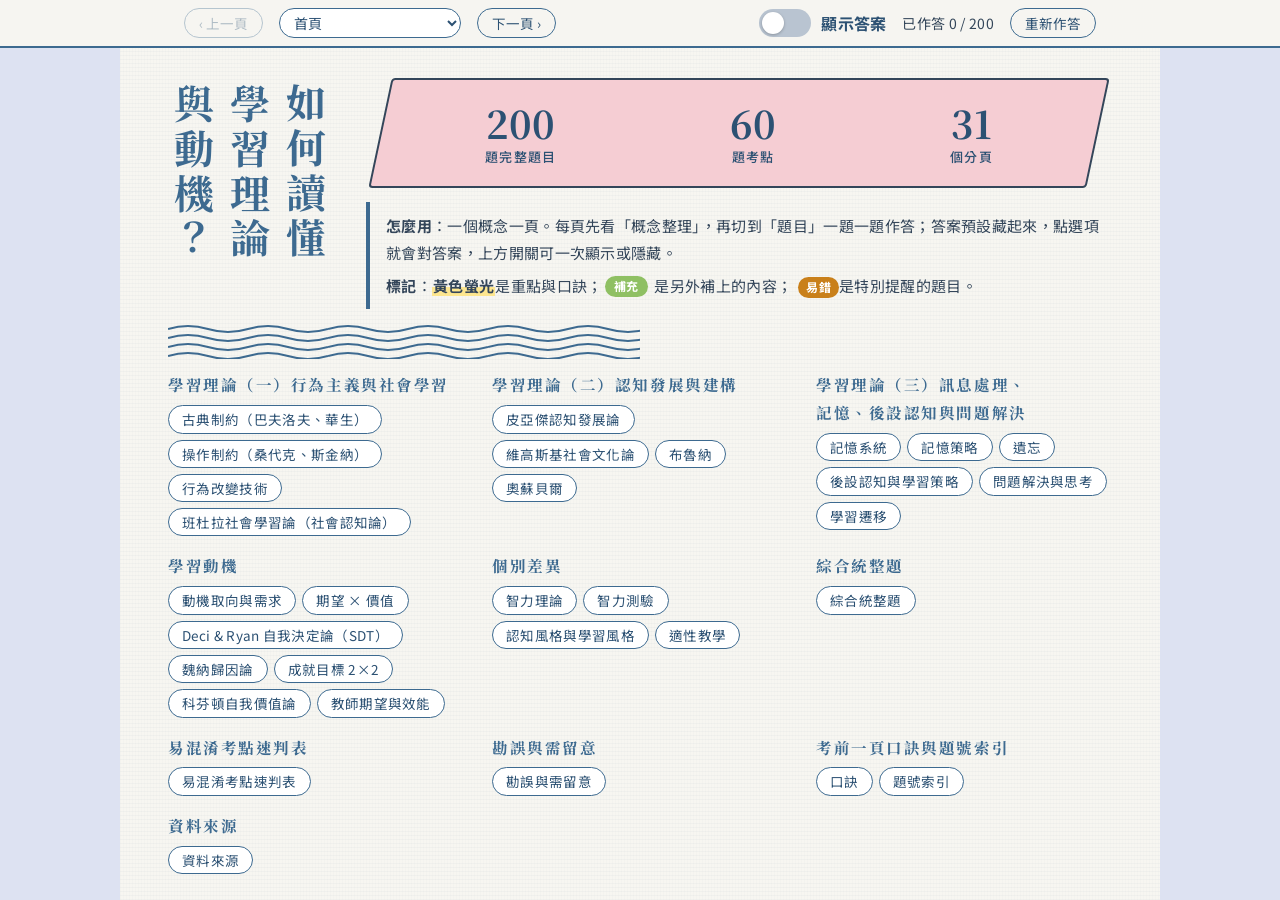
==== commit 33d51a6e: "移除題目選項中的英文 Co-Authored-By: Claude Fable 5.2 <noreply@anthropic.com> Claude-Session: https://claude.a" ====
--- a/index.html
+++ b/index.html
@@ -218,15 +218,15 @@
 <li><span class="sup">補充</span><mark>華生「小艾伯特實驗」</mark>：白老鼠配巨響 → 怕白老鼠，並類化到白兔、毛皮。證明「情緒可以被制約學得」。</li>
 <li><span class="sup">補充</span><mark>配對時序</mark>：CS 先出現、UCS 緊接著出現（延宕制約）效果最好；UCS 先於 CS（逆向制約）幾乎學不會。</li>
 </ul></div><div class="pane" data-pane="quiz"><div class="qstage"><article class="q" id="q5"><div class="qh"><span class="qn">Q5</span><span class="qt">古典制約・制約刺激判定</span><button type="button" class="rv" aria-expanded="false">看答案</button></div>
-<p class="stem">小芸國中時曾多次因數學考差而在全班面前遭教師嚴厲責備與罰站，導致她當時極度恐懼焦慮。現在升上高中，只要新數學老師在課堂上「宣布下週要進行隨堂小考」，即使新老師從未罵過人，小芸立刻感到心跳加速、腸胃抽筋。在上述歷程中，「宣布下週要進行隨堂小考」最符合何種概念？</p><div class="opts"><button type="button" class="opt" data-k="A"><span class="ol">A</span><span>非制約刺激（UCS）</span></button><button type="button" class="opt correct" data-k="B"><span class="ol">B</span><span>制約刺激（CS）</span></button><button type="button" class="opt" data-k="C"><span class="ol">C</span><span>非制約反應（UCR）</span></button><button type="button" class="opt" data-k="D"><span class="ol">D</span><span>制約反應（CR）</span></button></div>
+<p class="stem">小芸國中時曾多次因數學考差而在全班面前遭教師嚴厲責備與罰站，導致她當時極度恐懼焦慮。現在升上高中，只要新數學老師在課堂上「宣布下週要進行隨堂小考」，即使新老師從未罵過人，小芸立刻感到心跳加速、腸胃抽筋。在上述歷程中，「宣布下週要進行隨堂小考」最符合何種概念？</p><div class="opts"><button type="button" class="opt" data-k="A"><span class="ol">A</span><span>非制約刺激</span></button><button type="button" class="opt correct" data-k="B"><span class="ol">B</span><span>制約刺激</span></button><button type="button" class="opt" data-k="C"><span class="ol">C</span><span>非制約反應</span></button><button type="button" class="opt" data-k="D"><span class="ol">D</span><span>制約反應</span></button></div>
 <div class="ansbox"><div class="ans"><span class="ab">正解 (B)</span>過去教師嚴厲責罵是自然引發恐懼的「非制約刺激 (UCS)」；而「宣布小考」原本是中性刺激，但與被罵恐懼經驗多次配對後，現在單獨出現就能引發焦慮生理反應，因此已轉變為「制約刺激 (CS)」。</div><div class="tip"><div class="tiph">易錯提醒｜古典制約要素 —— 非制約刺激 (UCS) vs. 制約刺激 (CS)</div>非制約刺激 (UCS) 是「天生/本能」就會引起生理反應的刺激（如疼痛、挨罵的恐懼）；制約刺激 (CS) 原本是「中性線索」，因為反覆跟 UCS 配對連結，後來「單獨出現」就能引發情緒反應（如聽到宣布小考）。口訣：<mark>天生會怕是 UCS，後來一看到就怕是 CS！</mark></div></div></article><article class="q" id="q21"><div class="qh"><span class="qn">Q21</span><span class="qt">古典制約・刺激類化</span><button type="button" class="rv" aria-expanded="false">看答案</button></div>
-<p class="stem">小明小時候曾在鄉下被鄰居飼養的一隻大黑狗追咬，自此之後，他不僅極度害怕黑狗，只要看到白狗、黃狗，甚至毛茸茸的波斯貓或毛絨玩具狗，都會引起強烈的恐懼與逃跑反應。這種對與制約刺激相似的其他刺激也產生制約反應的現象稱為？</p><div class="opts"><button type="button" class="opt correct" data-k="A"><span class="ol">A</span><span>刺激類化（Stimulus Generalization）</span></button><button type="button" class="opt" data-k="B"><span class="ol">B</span><span>刺激辨別（Stimulus Discrimination）</span></button><button type="button" class="opt" data-k="C"><span class="ol">C</span><span>自發恢復（Spontaneous Recovery）</span></button><button type="button" class="opt" data-k="D"><span class="ol">D</span><span>高級制約（Higher-Order Conditioning）</span></button></div>
+<p class="stem">小明小時候曾在鄉下被鄰居飼養的一隻大黑狗追咬，自此之後，他不僅極度害怕黑狗，只要看到白狗、黃狗，甚至毛茸茸的波斯貓或毛絨玩具狗，都會引起強烈的恐懼與逃跑反應。這種對與制約刺激相似的其他刺激也產生制約反應的現象稱為？</p><div class="opts"><button type="button" class="opt correct" data-k="A"><span class="ol">A</span><span>刺激類化</span></button><button type="button" class="opt" data-k="B"><span class="ol">B</span><span>刺激辨別</span></button><button type="button" class="opt" data-k="C"><span class="ol">C</span><span>自發恢復</span></button><button type="button" class="opt" data-k="D"><span class="ol">D</span><span>高級制約</span></button></div>
 <div class="ansbox"><div class="ans"><span class="ab">正解 (A)</span>刺激類化：個體對與原先制約刺激（黑狗）外觀相似、性質相近的其他刺激（白狗、黃狗、絨毛玩具），也會引發相同或相似的制約反應（恐懼逃跑）。口訣：<mark>相像也反應＝類化。</mark></div></div></article><article class="q" id="q22"><div class="qh"><span class="qn">Q22</span><span class="qt">古典制約・刺激辨別</span><button type="button" class="rv" aria-expanded="false">看答案</button></div>
-<p class="stem">學校為了維護校園秩序，規定上課鐘聲為「三短一長」，下課鐘聲為「兩長一短」。開學兩週後，一年級新生一聽到「兩長一短」便開心地衝出教室，聽到「三短一長」則能迅速回座安靜準備上課，不再混淆。學生展現了古典制約中的何種歷程？</p><div class="opts"><button type="button" class="opt" data-k="A"><span class="ol">A</span><span>刺激類化</span></button><button type="button" class="opt correct" data-k="B"><span class="ol">B</span><span>刺激辨別（Stimulus Discrimination）</span></button><button type="button" class="opt" data-k="C"><span class="ol">C</span><span>潛在消弱</span></button><button type="button" class="opt" data-k="D"><span class="ol">D</span><span>感覺適應</span></button></div>
+<p class="stem">學校為了維護校園秩序，規定上課鐘聲為「三短一長」，下課鐘聲為「兩長一短」。開學兩週後，一年級新生一聽到「兩長一短」便開心地衝出教室，聽到「三短一長」則能迅速回座安靜準備上課，不再混淆。學生展現了古典制約中的何種歷程？</p><div class="opts"><button type="button" class="opt" data-k="A"><span class="ol">A</span><span>刺激類化</span></button><button type="button" class="opt correct" data-k="B"><span class="ol">B</span><span>刺激辨別</span></button><button type="button" class="opt" data-k="C"><span class="ol">C</span><span>潛在消弱</span></button><button type="button" class="opt" data-k="D"><span class="ol">D</span><span>感覺適應</span></button></div>
 <div class="ansbox"><div class="ans"><span class="ab">正解 (B)</span>刺激辨別：個體能敏銳區分兩種相似但不同的刺激，僅對其中具有特定增強或意義的刺激做出反應，對另一刺激不做出反應。口訣：<mark>只有特定才反應＝辨別。</mark></div></div></article><article class="q" id="q23"><div class="qh"><span class="qn">Q23</span><span class="qt">古典制約・自發恢復</span><button type="button" class="rv" aria-expanded="false">看答案</button></div>
-<p class="stem">某心理學實驗中，狗學會聽到鈴聲流口水後，研究者連續單獨呈現鈴聲而不給食物，經過數十次試驗後狗終於不再流口水（消弱完成）。然而隔了三天再度將狗帶進實驗室，第一聲鈴聲響起時，狗竟然又出現了流口水的反應（雖然量較少）。此現象稱為？</p><div class="opts"><button type="button" class="opt correct" data-k="A"><span class="ol">A</span><span>自發恢復（Spontaneous Recovery）</span></button><button type="button" class="opt" data-k="B"><span class="ol">B</span><span>倒溯抑制（Retroactive Inhibition）</span></button><button type="button" class="opt" data-k="C"><span class="ol">C</span><span>嫌惡制約（Aversive Conditioning）</span></button><button type="button" class="opt" data-k="D"><span class="ol">D</span><span>習慣化（Habituation）</span></button></div>
+<p class="stem">某心理學實驗中，狗學會聽到鈴聲流口水後，研究者連續單獨呈現鈴聲而不給食物，經過數十次試驗後狗終於不再流口水（消弱完成）。然而隔了三天再度將狗帶進實驗室，第一聲鈴聲響起時，狗竟然又出現了流口水的反應（雖然量較少）。此現象稱為？</p><div class="opts"><button type="button" class="opt correct" data-k="A"><span class="ol">A</span><span>自發恢復</span></button><button type="button" class="opt" data-k="B"><span class="ol">B</span><span>倒溯抑制</span></button><button type="button" class="opt" data-k="C"><span class="ol">C</span><span>嫌惡制約</span></button><button type="button" class="opt" data-k="D"><span class="ol">D</span><span>習慣化</span></button></div>
 <div class="ansbox"><div class="ans"><span class="ab">正解 (A)</span>自發恢復：制約反應經過消弱完全消失後，經過一段休息或時間間隔，未再配對非制約刺激的情況下，該制約反應再次短暫出現的現象。這證明消弱是「抑制」而非記憶的徹底抹除。</div></div></article><article class="q" id="q24"><div class="qh"><span class="qn">Q24</span><span class="qt">古典制約・高等制約</span><button type="button" class="rv" aria-expanded="false">看答案</button></div>
-<p class="stem">巴夫洛夫先訓練狗建立「鈴聲（CS1） → 食物（UCS） → 流口水」的制約；待穩固後，再將「紅光（中性刺激）」與「鈴聲（CS1）」反覆配對呈現，過程中從未出現食物。最後發現單獨呈現紅光也能引發流口水。此現象稱為？</p><div class="opts"><button type="button" class="opt correct" data-k="A"><span class="ol">A</span><span>高級／高等制約（Higher-Order Conditioning）</span></button><button type="button" class="opt" data-k="B"><span class="ol">B</span><span>刺激類化</span></button><button type="button" class="opt" data-k="C"><span class="ol">C</span><span>操作塑造</span></button><button type="button" class="opt" data-k="D"><span class="ol">D</span><span>負增強</span></button></div>
+<p class="stem">巴夫洛夫先訓練狗建立「鈴聲（CS1） → 食物（UCS） → 流口水」的制約；待穩固後，再將「紅光（中性刺激）」與「鈴聲（CS1）」反覆配對呈現，過程中從未出現食物。最後發現單獨呈現紅光也能引發流口水。此現象稱為？</p><div class="opts"><button type="button" class="opt correct" data-k="A"><span class="ol">A</span><span>高級／高等制約</span></button><button type="button" class="opt" data-k="B"><span class="ol">B</span><span>刺激類化</span></button><button type="button" class="opt" data-k="C"><span class="ol">C</span><span>操作塑造</span></button><button type="button" class="opt" data-k="D"><span class="ol">D</span><span>負增強</span></button></div>
 <div class="ansbox"><div class="ans"><span class="ab">正解 (A)</span>高等制約（二級制約）：以一個已經建立完成的制約刺激（鈴聲 CS1）充當強化刺激，與另一個新的中性刺激（紅光）配對，使新刺激也能引發制約反應。</div></div></article></div><div class="qnav"><button type="button" class="qp">‹ 上一題</button><div class="qcs"><button type="button" class="qc" data-i="0">1</button><button type="button" class="qc" data-i="1">2</button><button type="button" class="qc" data-i="2">3</button><button type="button" class="qc" data-i="3">4</button><button type="button" class="qc" data-i="4">5</button></div><button type="button" class="qx">下一題 ›</button></div></div><div class="pane" data-pane="q60"><div class="b60"><h5>60 題對應考點</h5><p class="note">60 題原始資料只有情境與考點，沒有選項。先自己說出考點，再點一下格子對答案。</p><div class="tw"><table class="t60t"><thead><tr><th>題號</th><th>情境</th><th>考點（點一下顯示）</th></tr></thead><tbody><tr><td class="rid">R1-5<span class="flag">易錯</span></td><td>曾看到考卷就胃痛，後來只要宣布小考就緊張；「宣布小考」屬於？</td><td><button type="button" class="cover"><span>古典制約：制約刺激（CS）<div class="t60"><mark>天生會怕的是 UCS，後來一看到就怕的是 CS。</mark></div></span></button></td></tr><tr><td class="rid">R3-3</td><td>答錯被笑，後來只要教師走近座位就心跳加快、手心冒汗</td><td><button type="button" class="cover"><span>古典制約：制約刺激（CS）</span></button></td></tr><tr><td class="rid">R5-2</td><td>看到紅色封面故事書就興奮坐好（曾多次和好玩的繪本活動配對）</td><td><button type="button" class="cover"><span>古典制約：制約刺激（CS）</span></button></td></tr><tr><td class="rid">R5-7</td><td>跑步跌倒被笑，後來聽到「等一下測跑步」就手心冒汗</td><td><button type="button" class="cover"><span>古典制約：制約刺激（CS）</span></button></td></tr></tbody></table></div></div></div></div></section><section class="page" id="page-2" hidden><div class="ph"><span class="grp">學習理論（一）行為主義與社會學習</span><h2>操作制約（桑代克、斯金納）</h2><div class="pts"><button type="button" class="pt on" data-pane="concept">概念整理</button><button type="button" class="pt" data-pane="quiz">題目 9 題</button><button type="button" class="pt" data-pane="q60">60 題考點</button></div></div><div class="pb"><div class="pane on" data-pane="concept"><p>增強與懲罰四格：「正負」看加還是拿，「增懲」看行為變多還是變少。</p>
 <div class="tw"><table>
 <thead>
@@ -297,23 +297,23 @@
 <li><span class="sup">補充</span><mark>負增強不是懲罰</mark>：負增強讓行為變多。題目出現「免寫、解除、不用再…」而且行為增加 → 負增強。</li>
 <li><span class="sup">補充</span>懲罰只會壓抑行為、不會教新行為；使用時要立即、一致，並同時增強替代的好行為。</li>
 </ul></div><div class="pane" data-pane="quiz"><div class="qstage"><article class="q" id="q1"><div class="qh"><span class="qn">Q1</span><span class="qt">操作制約・正增強</span><button type="button" class="rv" aria-expanded="false">看答案</button></div>
-<p class="stem">小華在每次完成訂正作業後，教師便允許他到班級圖書角的舒適沙發區自由閱讀 15 分鐘。之後，小華主動完成訂正作業的頻率明顯提高。依操作制約（Operant Conditioning）觀點，教師的作法最符合下列何者？</p><div class="opts"><button type="button" class="opt correct" data-k="A"><span class="ol">A</span><span>正增強（Positive Reinforcement）</span></button><button type="button" class="opt" data-k="B"><span class="ol">B</span><span>負增強（Negative Reinforcement）</span></button><button type="button" class="opt" data-k="C"><span class="ol">C</span><span>正懲罰（Positive Punishment）</span></button><button type="button" class="opt" data-k="D"><span class="ol">D</span><span>消弱（Extinction）</span></button></div>
+<p class="stem">小華在每次完成訂正作業後，教師便允許他到班級圖書角的舒適沙發區自由閱讀 15 分鐘。之後，小華主動完成訂正作業的頻率明顯提高。依操作制約（Operant Conditioning）觀點，教師的作法最符合下列何者？</p><div class="opts"><button type="button" class="opt correct" data-k="A"><span class="ol">A</span><span>正增強</span></button><button type="button" class="opt" data-k="B"><span class="ol">B</span><span>負增強</span></button><button type="button" class="opt" data-k="C"><span class="ol">C</span><span>正懲罰</span></button><button type="button" class="opt" data-k="D"><span class="ol">D</span><span>消弱</span></button></div>
 <div class="ansbox"><div class="ans"><span class="ab">正解 (A)</span>行為發生後「給予個體喜愛的愉快刺激」（閱讀角沙發），使該良好目標行為（主動完成訂正）在未來出現的頻率「增加」，符合正增強定義。口訣：<mark>給喜歡的、行為變多＝正增強。</mark></div></div></article><article class="q" id="q2"><div class="qh"><span class="qn">Q2</span><span class="qt">操作制約・負增強</span><button type="button" class="rv" aria-expanded="false">看答案</button></div>
 <p class="stem">小明原本常在上課時任意插話。教師和他約定：若能在一節課中先舉手、等待教師點名後再發言，當天就可以免寫原本最不喜歡的額外訂正作業。幾週後，小明先舉手再發言的行為明顯增加。依操作制約觀點，教師的作法最符合下列何者？</p><div class="opts"><button type="button" class="opt" data-k="A"><span class="ol">A</span><span>正增強</span></button><button type="button" class="opt correct" data-k="B"><span class="ol">B</span><span>負增強</span></button><button type="button" class="opt" data-k="C"><span class="ol">C</span><span>正懲罰</span></button><button type="button" class="opt" data-k="D"><span class="ol">D</span><span>負懲罰</span></button></div>
 <div class="ansbox"><div class="ans"><span class="ab">正解 (B)</span>當目標適當行為（先舉手再發言）出現時，「移除個體嫌惡的負面刺激」（免寫不喜歡的額外訂正），使得目標行為「增加」，稱為負增強。口訣：<mark>拿走討厭的、行為變多＝負增強。</mark></div></div></article><article class="q" id="q11"><div class="qh"><span class="qn">Q11</span><span class="qt">操作制約・普氏原則</span><button type="button" class="rv" aria-expanded="false">看答案</button></div>
-<p class="stem">媽媽對喜歡打電動但不愛寫數學作業的小豪說：「只要你先把今天學校發的 10 題數學計算題全部算完並訂正正確，你就可以玩 30 分鐘的 Switch。」依斯金納與普墨克（David Premack）的研究，媽媽運用了何種原則？</p><div class="opts"><button type="button" class="opt correct" data-k="A"><span class="ol">A</span><span>普氏原則（Premack Principle / 祖母法則）</span></button><button type="button" class="opt" data-k="B"><span class="ol">B</span><span>負懲罰（Negative Punishment）</span></button><button type="button" class="opt" data-k="C"><span class="ol">C</span><span>刺激類化（Stimulus Generalization）</span></button><button type="button" class="opt" data-k="D"><span class="ol">D</span><span>感覺記憶衰退（Decay）</span></button></div>
+<p class="stem">媽媽對喜歡打電動但不愛寫數學作業的小豪說：「只要你先把今天學校發的 10 題數學計算題全部算完並訂正正確，你就可以玩 30 分鐘的 Switch。」依斯金納與普墨克（David Premack）的研究，媽媽運用了何種原則？</p><div class="opts"><button type="button" class="opt correct" data-k="A"><span class="ol">A</span><span>普氏原則（祖母法則）</span></button><button type="button" class="opt" data-k="B"><span class="ol">B</span><span>負懲罰</span></button><button type="button" class="opt" data-k="C"><span class="ol">C</span><span>刺激類化</span></button><button type="button" class="opt" data-k="D"><span class="ol">D</span><span>感覺記憶衰退</span></button></div>
 <div class="ansbox"><div class="ans"><span class="ab">正解 (A)</span>普氏原則（祖母法則）：以個體出現頻率較高、較喜愛的活動（打電動），作為完成出現頻率較低、較不喜愛的活動（算數學）之增強物。口訣：<mark>先做不喜歡的，再獎勵喜歡的。</mark></div></div></article><article class="q" id="q12"><div class="qh"><span class="qn">Q12</span><span class="qt">操作制約・增強物屬性</span><button type="button" class="rv" aria-expanded="false">看答案</button></div>
-<p class="stem">幼兒園老師給在午休時安靜入睡的幼兒貼上一顆「金色星星貼紙」，並約定集滿 10 顆星星可以在週五兌換一盒彩色蠟筆。在此情境中，「金色星星貼紙」在操作制約理論中屬於何種增強物？</p><div class="opts"><button type="button" class="opt" data-k="A"><span class="ol">A</span><span>原級增強物（Primary Reinforcer）</span></button><button type="button" class="opt correct" data-k="B"><span class="ol">B</span><span>次級／制約增強物（Secondary / Conditioned Reinforcer）</span></button><button type="button" class="opt" data-k="C"><span class="ol">C</span><span>負增強物（Negative Reinforcer）</span></button><button type="button" class="opt" data-k="D"><span class="ol">D</span><span>自然增強物（Natural Reinforcer）</span></button></div>
+<p class="stem">幼兒園老師給在午休時安靜入睡的幼兒貼上一顆「金色星星貼紙」，並約定集滿 10 顆星星可以在週五兌換一盒彩色蠟筆。在此情境中，「金色星星貼紙」在操作制約理論中屬於何種增強物？</p><div class="opts"><button type="button" class="opt" data-k="A"><span class="ol">A</span><span>原級增強物</span></button><button type="button" class="opt correct" data-k="B"><span class="ol">B</span><span>次級／制約增強物</span></button><button type="button" class="opt" data-k="C"><span class="ol">C</span><span>負增強物</span></button><button type="button" class="opt" data-k="D"><span class="ol">D</span><span>自然增強物</span></button></div>
 <div class="ansbox"><div class="ans"><span class="ab">正解 (B)</span>原級增強物滿足個體天生生理需求（如食物、水、溫暖）；次級增強物（制約增強物）本身不具生理滿足力，是透過與原級增強物配對連結或代表可兌換權力而獲得增強價值（如金錢、分數、代幣、貼紙）。</div></div></article><article class="q" id="q13"><div class="qh"><span class="qn">Q13</span><span class="qt">操作制約・增強時制比較</span><button type="button" class="rv" aria-expanded="false">看答案</button></div>
-<p class="stem">某位國中英文老師為了維持全班學生每天認真預習單字的良好習慣，採取「每週不定哪一天抽籤舉行隨堂單字抽測」的方式。學生因為不知道哪一天會考，每天都維持高度警覺與平穩的複習量。老師採用的是下列何種增強時制？</p><div class="opts"><button type="button" class="opt" data-k="A"><span class="ol">A</span><span>固定時距時制（Fixed Interval, FI）</span></button><button type="button" class="opt correct" data-k="B"><span class="ol">B</span><span>變動時距時制（Variable Interval, VI）</span></button><button type="button" class="opt" data-k="C"><span class="ol">C</span><span>固定比率時制（Fixed Ratio, FR）</span></button><button type="button" class="opt" data-k="D"><span class="ol">D</span><span>變動比率時制（Variable Ratio, VR）</span></button></div>
+<p class="stem">某位國中英文老師為了維持全班學生每天認真預習單字的良好習慣，採取「每週不定哪一天抽籤舉行隨堂單字抽測」的方式。學生因為不知道哪一天會考，每天都維持高度警覺與平穩的複習量。老師採用的是下列何種增強時制？</p><div class="opts"><button type="button" class="opt" data-k="A"><span class="ol">A</span><span>固定時距時制</span></button><button type="button" class="opt correct" data-k="B"><span class="ol">B</span><span>變動時距時制</span></button><button type="button" class="opt" data-k="C"><span class="ol">C</span><span>固定比率時制</span></button><button type="button" class="opt" data-k="D"><span class="ol">D</span><span>變動比率時制</span></button></div>
 <div class="ansbox"><div class="ans"><span class="ab">正解 (B)</span>時距（Interval）看的是「時間」，比率（Ratio）看的是「行為次數」。老師是不定期（時間變動、無法預測）進行抽測，屬於變動時距（VI）。VI 的特徵是產生穩定、平緩且持續不輟的反應率。</div></div></article><article class="q" id="q14"><div class="qh"><span class="qn">Q14</span><span class="qt">操作制約・消弱抗拒力</span><button type="button" class="rv" aria-expanded="false">看答案</button></div>
-<p class="stem">夜市的打彈珠台、吃角子老虎賭博機台，之所以能讓人不斷掏錢投入、廢寢忘食且極度難以戒除，依操作制約原理，主要是因為這些機台採用了何種增強時制，具備最高的「抗消弱力（Resistance to Extinction）」？</p><div class="opts"><button type="button" class="opt" data-k="A"><span class="ol">A</span><span>連續增強（Continuous Reinforcement, CRF）</span></button><button type="button" class="opt" data-k="B"><span class="ol">B</span><span>固定比率時制（FR）</span></button><button type="button" class="opt correct" data-k="C"><span class="ol">C</span><span>變動比率時制（Variable Ratio, VR）</span></button><button type="button" class="opt" data-k="D"><span class="ol">D</span><span>固定時距時制（FI）</span></button></div>
+<p class="stem">夜市的打彈珠台、吃角子老虎賭博機台，之所以能讓人不斷掏錢投入、廢寢忘食且極度難以戒除，依操作制約原理，主要是因為這些機台採用了何種增強時制，具備最高的「抗消弱力（Resistance to Extinction）」？</p><div class="opts"><button type="button" class="opt" data-k="A"><span class="ol">A</span><span>連續增強</span></button><button type="button" class="opt" data-k="B"><span class="ol">B</span><span>固定比率時制</span></button><button type="button" class="opt correct" data-k="C"><span class="ol">C</span><span>變動比率時制</span></button><button type="button" class="opt" data-k="D"><span class="ol">D</span><span>固定時距時制</span></button></div>
 <div class="ansbox"><div class="ans"><span class="ab">正解 (C)</span>變動比率時制（VR）：獲得增強所需的反應次數是變動且不可預測的（可能按第 3 次中獎，下次要按第 28次才中）。在所有時制中，VR 產生的反應率最高，且停止增強後的「消弱抗拒力」最強！</div><div class="tip"><div class="tiph">易錯提醒｜增強時制判斷 —— 變動比率 (VR) vs. 固定時距 (FI)</div>問自己兩個問題：1. 是看「做幾次（行為次數）」還是看「等多久（時間歷程）」？看次數是比率 (Ratio)，看時間是時距(Interval)！2. 規則是「固定的」還是「隨機不可預測的」？固定是 Fixed，隨機是 Variable。所以刮刮樂＝買不確定幾張會中＝變動比率 (VR)，抗消弱力最強！每週五小考＝時間固定＝固定時距 (FI)。</div></div></article><article class="q" id="q15"><div class="qh"><span class="qn">Q15</span><span class="qt">操作制約・正懲罰與負懲罰辨析</span><button type="button" class="rv" aria-expanded="false">看答案</button></div>
-<p class="stem">小強在走廊上奔跑衝撞同學，生教組長發現後，命令他「放學後留校打掃全校落葉一小時」。依操作制約觀點，生教組長的處置屬於何者？</p><div class="opts"><button type="button" class="opt" data-k="A"><span class="ol">A</span><span>正增強</span></button><button type="button" class="opt" data-k="B"><span class="ol">B</span><span>負增強</span></button><button type="button" class="opt correct" data-k="C"><span class="ol">C</span><span>正懲罰（Positive Punishment）</span></button><button type="button" class="opt" data-k="D"><span class="ol">D</span><span>負懲罰（Negative Punishment）</span></button></div>
+<p class="stem">小強在走廊上奔跑衝撞同學，生教組長發現後，命令他「放學後留校打掃全校落葉一小時」。依操作制約觀點，生教組長的處置屬於何者？</p><div class="opts"><button type="button" class="opt" data-k="A"><span class="ol">A</span><span>正增強</span></button><button type="button" class="opt" data-k="B"><span class="ol">B</span><span>負增強</span></button><button type="button" class="opt correct" data-k="C"><span class="ol">C</span><span>正懲罰</span></button><button type="button" class="opt" data-k="D"><span class="ol">D</span><span>負懲罰</span></button></div>
 <div class="ansbox"><div class="ans"><span class="ab">正解 (C)</span>當目標不當行為（走廊奔跑）發生時，「施加嫌惡刺激」（罰掃落葉一小時），使該不良行為在未來發生的頻率「降低」，稱為正懲罰（又稱呈現型懲罰）。口訣：<mark>給討厭的、行為變少＝正懲罰。</mark></div></div></article><article class="q" id="q16"><div class="qh"><span class="qn">Q16</span><span class="qt">操作制約・負懲罰（隔離/代價）</span><button type="button" class="rv" aria-expanded="false">看答案</button></div>
-<p class="stem">國小三年級的小明在上電腦課時故意切換螢幕玩小遊戲。資訊老師立刻取消他本週最期待的下課借閱平板特權，並暫停他操作電腦 10 分鐘。老師的處置屬於操作制約中的？</p><div class="opts"><button type="button" class="opt" data-k="A"><span class="ol">A</span><span>正懲罰</span></button><button type="button" class="opt correct" data-k="B"><span class="ol">B</span><span>負懲罰（Negative Punishment / 移除型懲罰）</span></button><button type="button" class="opt" data-k="C"><span class="ol">C</span><span>消弱</span></button><button type="button" class="opt" data-k="D"><span class="ol">D</span><span>負增強</span></button></div>
+<p class="stem">國小三年級的小明在上電腦課時故意切換螢幕玩小遊戲。資訊老師立刻取消他本週最期待的下課借閱平板特權，並暫停他操作電腦 10 分鐘。老師的處置屬於操作制約中的？</p><div class="opts"><button type="button" class="opt" data-k="A"><span class="ol">A</span><span>正懲罰</span></button><button type="button" class="opt correct" data-k="B"><span class="ol">B</span><span>負懲罰（移除型懲罰）</span></button><button type="button" class="opt" data-k="C"><span class="ol">C</span><span>消弱</span></button><button type="button" class="opt" data-k="D"><span class="ol">D</span><span>負增強</span></button></div>
 <div class="ansbox"><div class="ans"><span class="ab">正解 (B)</span>當不良行為發生時，「剝奪或移除個體喜愛的愉快刺激/權利」（取消借平板特權、暫停操作電腦），使該不良行為在未來出現機率降低，稱為負懲罰（如代價法 Response Cost、隔離法 Time-out）。</div></div></article><article class="q" id="q17"><div class="qh"><span class="qn">Q17</span><span class="qt">操作制約・消弱突增</span><button type="button" class="rv" aria-expanded="false">看答案</button></div>
-<p class="stem">幼兒園小班的小寶平常用大哭大鬧的方式來要求老師給糖果。新老師決定採取「消弱（Extinction）」策略，當小寶哭鬧要糖果時，完全不予理會且不給任何關注。在剛實施消弱策略的前兩天，小寶不僅哭得更大聲，甚至開始在地上打滾、尖叫踢桌子。這種現象稱為？</p><div class="opts"><button type="button" class="opt" data-k="A"><span class="ol">A</span><span>自發恢復（Spontaneous Recovery）</span></button><button type="button" class="opt correct" data-k="B"><span class="ol">B</span><span>消弱突增（Extinction Burst）</span></button><button type="button" class="opt" data-k="C"><span class="ol">C</span><span>刺激類化（Generalization）</span></button><button type="button" class="opt" data-k="D"><span class="ol">D</span><span>潛在學習（Latent Learning）</span></button></div>
+<p class="stem">幼兒園小班的小寶平常用大哭大鬧的方式來要求老師給糖果。新老師決定採取「消弱（Extinction）」策略，當小寶哭鬧要糖果時，完全不予理會且不給任何關注。在剛實施消弱策略的前兩天，小寶不僅哭得更大聲，甚至開始在地上打滾、尖叫踢桌子。這種現象稱為？</p><div class="opts"><button type="button" class="opt" data-k="A"><span class="ol">A</span><span>自發恢復</span></button><button type="button" class="opt correct" data-k="B"><span class="ol">B</span><span>消弱突增</span></button><button type="button" class="opt" data-k="C"><span class="ol">C</span><span>刺激類化</span></button><button type="button" class="opt" data-k="D"><span class="ol">D</span><span>潛在學習</span></button></div>
 <div class="ansbox"><div class="ans"><span class="ab">正解 (B)</span>消弱突增（消弱爆發）：在剛切斷原本維持不良行為的增強物時，個體為了再次獲取增強，短期內不良行為的強度、頻率或劇烈程度會「短暫激增」。此時教師必須堅持原則不可妥協，否則會反而增強了更劇烈的哭鬧。</div></div></article></div><div class="qnav"><button type="button" class="qp">‹ 上一題</button><div class="qcs"><button type="button" class="qc" data-i="0">1</button><button type="button" class="qc" data-i="1">2</button><button type="button" class="qc" data-i="2">3</button><button type="button" class="qc" data-i="3">4</button><button type="button" class="qc" data-i="4">5</button><button type="button" class="qc" data-i="5">6</button><button type="button" class="qc" data-i="6">7</button><button type="button" class="qc" data-i="7">8</button><button type="button" class="qc" data-i="8">9</button></div><button type="button" class="qx">下一題 ›</button></div></div><div class="pane" data-pane="q60"><div class="b60"><h5>60 題對應考點</h5><p class="note">60 題原始資料只有情境與考點，沒有選項。先自己說出考點，再點一下格子對答案。</p><div class="tw"><table class="t60t"><thead><tr><th>題號</th><th>情境</th><th>考點（點一下顯示）</th></tr></thead><tbody><tr><td class="rid">R1-1</td><td>完成訂正作業後，獲准到圖書角舒適沙發區自由閱讀 15 分鐘</td><td><button type="button" class="cover"><span>正增強</span></button></td></tr><tr><td class="rid">R1-2</td><td>上課先舉手、等點名再發言，當天可免寫最不喜歡的額外訂正</td><td><button type="button" class="cover"><span>負增強</span></button></td></tr><tr><td class="rid">R3-1</td><td>偷玩平板被教師暫停使用 15 分鐘，違規行為因而減少</td><td><button type="button" class="cover"><span>負懲罰</span></button></td></tr><tr><td class="rid">R3-2</td><td>彈琴節奏正確立即獲得母親稱讚，主動練習的頻率增加</td><td><button type="button" class="cover"><span>正增強</span></button></td></tr><tr><td class="rid">R5-1</td><td>完成 20 分鐘數學作業後，就可以看 10 分鐘喜歡的科學影片</td><td><button type="button" class="cover"><span>普氏原則（祖母法則）</span></button></td></tr></tbody></table></div></div></div></div></section><section class="page" id="page-3" hidden><div class="ph"><span class="grp">學習理論（一）行為主義與社會學習</span><h2>行為改變技術</h2><div class="pts"><button type="button" class="pt on" data-pane="concept">概念整理</button><button type="button" class="pt" data-pane="quiz">題目 10 題</button><button type="button" class="pt" data-pane="q60">60 題考點</button></div></div><div class="pb"><div class="pane on" data-pane="concept"><div class="tw"><table>
 <thead>
 <tr>
@@ -395,25 +395,25 @@
 <li><span class="sup">補充</span>處理「情緒」（害怕、焦慮、成癮的渴望）的是古典制約技術；處理「行為頻率」的是操作制約技術。</li>
 <li><span class="sup">補充</span><mark>三個都有「小步驟」的概念</mark>：塑造是增強新行為的逐步接近；鷹架是大人支援再撤除；系統減敏感是面對害怕情境的階層加放鬆。</li>
 </ul></div><div class="pane" data-pane="quiz"><div class="qstage"><article class="q" id="q6"><div class="qh"><span class="qn">Q6</span><span class="qt">行為改變・塑造</span><button type="button" class="rv" aria-expanded="false">看答案</button></div>
-<p class="stem">國小特教班教師指導自閉症學童小宇練習寫國字。教師先在小宇能正確拿筆坐在桌前時給予餅乾；接著要求小宇必須在紙上畫出一條直線才給餅乾；最後要求必須完整仿寫出一個筆畫正確的字才給予餅乾。這種逐步增強接近目標行為的教學技術稱為？</p><div class="opts"><button type="button" class="opt" data-k="A"><span class="ol">A</span><span>普氏原則（Premack Principle）</span></button><button type="button" class="opt correct" data-k="B"><span class="ol">B</span><span>連續漸進塑造法（Shaping by Successive Approximations）</span></button><button type="button" class="opt" data-k="C"><span class="ol">C</span><span>洪水法（Flooding）</span></button><button type="button" class="opt" data-k="D"><span class="ol">D</span><span>刺激辨別訓練（Stimulus Discrimination）</span></button></div>
+<p class="stem">國小特教班教師指導自閉症學童小宇練習寫國字。教師先在小宇能正確拿筆坐在桌前時給予餅乾；接著要求小宇必須在紙上畫出一條直線才給餅乾；最後要求必須完整仿寫出一個筆畫正確的字才給予餅乾。這種逐步增強接近目標行為的教學技術稱為？</p><div class="opts"><button type="button" class="opt" data-k="A"><span class="ol">A</span><span>普氏原則</span></button><button type="button" class="opt correct" data-k="B"><span class="ol">B</span><span>連續漸進塑造法</span></button><button type="button" class="opt" data-k="C"><span class="ol">C</span><span>洪水法</span></button><button type="button" class="opt" data-k="D"><span class="ol">D</span><span>刺激辨別訓練</span></button></div>
 <div class="ansbox"><div class="ans"><span class="ab">正解 (B)</span>行為塑造（Shaping）又稱連續漸進法，是利用連續增強與目標行為逐漸接近的微小步驟（起點行為 → 中途各階 → 終點行為），逐步建立個體原本不會的新行為。</div></div></article><article class="q" id="q18"><div class="qh"><span class="qn">Q18</span><span class="qt">行為改變技術・區別性增強</span><button type="button" class="rv" aria-expanded="false">看答案</button></div>
-<p class="stem">小偉在上課時有頻繁離開座位的習慣。輔導教師建議導師：只要小偉能「連續坐在位子上專心聽課滿 15 分鐘」，老師就在聯絡簿蓋好寶寶印章；若離開座位則不蓋章。此種增強「與不適當行為不相容的適當行為」的技術稱為？</p><div class="opts"><button type="button" class="opt correct" data-k="A"><span class="ol">A</span><span>區別性增強不相容行為（DRI）</span></button><button type="button" class="opt" data-k="B"><span class="ol">B</span><span>飽和法（Satiation）</span></button><button type="button" class="opt" data-k="C"><span class="ol">C</span><span>洪水法（Flooding）</span></button><button type="button" class="opt" data-k="D"><span class="ol">D</span><span>嫌惡制約法（Aversive Conditioning）</span></button></div>
+<p class="stem">小偉在上課時有頻繁離開座位的習慣。輔導教師建議導師：只要小偉能「連續坐在位子上專心聽課滿 15 分鐘」，老師就在聯絡簿蓋好寶寶印章；若離開座位則不蓋章。此種增強「與不適當行為不相容的適當行為」的技術稱為？</p><div class="opts"><button type="button" class="opt correct" data-k="A"><span class="ol">A</span><span>區別性增強不相容行為</span></button><button type="button" class="opt" data-k="B"><span class="ol">B</span><span>飽和法</span></button><button type="button" class="opt" data-k="C"><span class="ol">C</span><span>洪水法</span></button><button type="button" class="opt" data-k="D"><span class="ol">D</span><span>嫌惡制約法</span></button></div>
 <div class="ansbox"><div class="ans"><span class="ab">正解 (A)</span>DRI (Differential Reinforcement of Incompatible behavior)：選擇一個在物理或邏輯上與問題行為無法同時發生的良好行為（坐在位子上 vs 離開座位），並大力增強該良好行為，藉以取代並降低問題行為。</div></div></article><article class="q" id="q19"><div class="qh"><span class="qn">Q19</span><span class="qt">行為改變技術・代幣制</span><button type="button" class="rv" aria-expanded="false">看答案</button></div>
-<p class="stem">國中資源班老師為建立特教學生的常規，設計了班級點數制度：凡準時進教室可得 2 點、主動完成作業可得 5 點；累積點數每週五可兌換不同文具或戶外活動時間。此種結合次級增強與延宕兌換的行為改變方案稱為？</p><div class="opts"><button type="button" class="opt" data-k="A"><span class="ol">A</span><span>示範法（Modeling）</span></button><button type="button" class="opt correct" data-k="B"><span class="ol">B</span><span>代幣制度（Token Economy）</span></button><button type="button" class="opt" data-k="C"><span class="ol">C</span><span>認知行為治療（CBT）</span></button><button type="button" class="opt" data-k="D"><span class="ol">D</span><span>敏感遞減法（Desensitization）</span></button></div>
+<p class="stem">國中資源班老師為建立特教學生的常規，設計了班級點數制度：凡準時進教室可得 2 點、主動完成作業可得 5 點；累積點數每週五可兌換不同文具或戶外活動時間。此種結合次級增強與延宕兌換的行為改變方案稱為？</p><div class="opts"><button type="button" class="opt" data-k="A"><span class="ol">A</span><span>示範法</span></button><button type="button" class="opt correct" data-k="B"><span class="ol">B</span><span>代幣制度</span></button><button type="button" class="opt" data-k="C"><span class="ol">C</span><span>認知行為治療</span></button><button type="button" class="opt" data-k="D"><span class="ol">D</span><span>敏感遞減法</span></button></div>
 <div class="ansbox"><div class="ans"><span class="ab">正解 (B)</span>代幣制（Token Economy）：使用實體或虛擬的象徵物（代幣、點數、貼紙），在適當行為出現時立即發放，並允許個體在未來特定時間依兌換規則換取真正的後援增強物（文具、特權）。</div></div></article><article class="q" id="q20"><div class="qh"><span class="qn">Q20</span><span class="qt">操作制約・行為代價法</span><button type="button" class="rv" aria-expanded="false">看答案</button></div>
-<p class="stem">學校推行整潔競賽，若班級當天有同學在校園亂丟垃圾，學務處便在該班總分中扣除 2 分，並沒收當週爭取生活榮譽旗的評選資格。這種透過「扣除既有正向資產或分數」以降低不當行為的作法稱為？</p><div class="opts"><button type="button" class="opt" data-k="A"><span class="ol">A</span><span>正增強</span></button><button type="button" class="opt correct" data-k="B"><span class="ol">B</span><span>行為代價／反應代價法（Response Cost）</span></button><button type="button" class="opt" data-k="C"><span class="ol">C</span><span>負增強</span></button><button type="button" class="opt" data-k="D"><span class="ol">D</span><span>飽和法</span></button></div>
+<p class="stem">學校推行整潔競賽，若班級當天有同學在校園亂丟垃圾，學務處便在該班總分中扣除 2 分，並沒收當週爭取生活榮譽旗的評選資格。這種透過「扣除既有正向資產或分數」以降低不當行為的作法稱為？</p><div class="opts"><button type="button" class="opt" data-k="A"><span class="ol">A</span><span>正增強</span></button><button type="button" class="opt correct" data-k="B"><span class="ol">B</span><span>行為代價／反應代價法</span></button><button type="button" class="opt" data-k="C"><span class="ol">C</span><span>負增強</span></button><button type="button" class="opt" data-k="D"><span class="ol">D</span><span>飽和法</span></button></div>
 <div class="ansbox"><div class="ans"><span class="ab">正解 (B)</span>反應代價法（Response Cost）是負懲罰的一種具體形式，指個體一旦表現出不當違規行為，便必須付出代價——被沒收或扣除一定數量的既有正向增強物（扣分、收回代幣、沒收押金）。</div></div></article><article class="q" id="q25"><div class="qh"><span class="qn">Q25</span><span class="qt">行為治療・系統減敏感法</span><button type="button" class="rv" aria-expanded="false">看答案</button></div>
-<p class="stem">高一新生小敏因嚴重的上台恐懼症尋求輔導諮商。輔導教師先指導小敏熟練「腹式呼吸肌肉深層放鬆訓練」；接著與小敏共同列出恐懼階層表（從台下聽演講 → 在三人小組講一句話 → 站上講台朗讀）；並在放鬆狀態下由最輕微情境逐步演練至最高情境。輔導教師採用的技術是？</p><div class="opts"><button type="button" class="opt correct" data-k="A"><span class="ol">A</span><span>沃爾普系統減敏感法（Systematic Desensitization）</span></button><button type="button" class="opt" data-k="B"><span class="ol">B</span><span>滿灌療法／洪水法（Flooding）</span></button><button type="button" class="opt" data-k="C"><span class="ol">C</span><span>厭惡療法（Aversive Therapy）</span></button><button type="button" class="opt" data-k="D"><span class="ol">D</span><span>社交技巧訓練（Social Skills Training）</span></button></div>
+<p class="stem">高一新生小敏因嚴重的上台恐懼症尋求輔導諮商。輔導教師先指導小敏熟練「腹式呼吸肌肉深層放鬆訓練」；接著與小敏共同列出恐懼階層表（從台下聽演講 → 在三人小組講一句話 → 站上講台朗讀）；並在放鬆狀態下由最輕微情境逐步演練至最高情境。輔導教師採用的技術是？</p><div class="opts"><button type="button" class="opt correct" data-k="A"><span class="ol">A</span><span>沃爾普系統減敏感法</span></button><button type="button" class="opt" data-k="B"><span class="ol">B</span><span>滿灌療法／洪水法</span></button><button type="button" class="opt" data-k="C"><span class="ol">C</span><span>厭惡療法</span></button><button type="button" class="opt" data-k="D"><span class="ol">D</span><span>社交技巧訓練</span></button></div>
 <div class="ansbox"><div class="ans"><span class="ab">正解 (A)</span>系統減敏感法由沃爾普（Joseph Wolpe）提出，基於「交互抑制（Reciprocal Inhibition）」原理（放鬆與焦慮生理狀態互不相容）。三步驟：放鬆訓練 → 建立焦慮階層 → 循序脫敏。</div><div class="tip"><div class="tiph">易錯提醒｜行為治療技術 —— 系統減敏感法 vs. 洪水法</div>口訣抓兩個字：<mark>「排階梯」vs「直接泡進去」！系統減敏感法（沃爾普 Wolpe）：先學放鬆技巧，再依照「焦慮階層表」由弱到強漸進面對（溫和、去制約）；洪水法（滿灌法）：沒有放鬆訓練，直接把個體暴露在最強的恐懼情境中不准逃跑，直到焦慮自然衰竭（激烈、風險高）。</mark></div></div></article><article class="q" id="q26"><div class="qh"><span class="qn">Q26</span><span class="qt">行為治療・洪水法</span><button type="button" class="rv" aria-expanded="false">看答案</button></div>
-<p class="stem">某懼鳥症患者只要看到鴿子就會恐慌發作。治療師在安全防護下，將患者安置在充滿數十隻鴿子的密閉房間內，禁止其逃跑或閉眼，並持續陪伴鼓勵他面對。經過 45 分鐘極度恐慌後，患者的心跳與自律神經反應逐漸耗竭平復，恐懼感顯著下降。這種激進的暴露療法稱為？</p><div class="opts"><button type="button" class="opt" data-k="A"><span class="ol">A</span><span>系統減敏感法</span></button><button type="button" class="opt correct" data-k="B"><span class="ol">B</span><span>滿灌法／洪水法（Flooding）</span></button><button type="button" class="opt" data-k="C"><span class="ol">C</span><span>潛在學習法</span></button><button type="button" class="opt" data-k="D"><span class="ol">D</span><span>差別增強法</span></button></div>
+<p class="stem">某懼鳥症患者只要看到鴿子就會恐慌發作。治療師在安全防護下，將患者安置在充滿數十隻鴿子的密閉房間內，禁止其逃跑或閉眼，並持續陪伴鼓勵他面對。經過 45 分鐘極度恐慌後，患者的心跳與自律神經反應逐漸耗竭平復，恐懼感顯著下降。這種激進的暴露療法稱為？</p><div class="opts"><button type="button" class="opt" data-k="A"><span class="ol">A</span><span>系統減敏感法</span></button><button type="button" class="opt correct" data-k="B"><span class="ol">B</span><span>滿灌法／洪水法</span></button><button type="button" class="opt" data-k="C"><span class="ol">C</span><span>潛在學習法</span></button><button type="button" class="opt" data-k="D"><span class="ol">D</span><span>差別增強法</span></button></div>
 <div class="ansbox"><div class="ans"><span class="ab">正解 (B)</span>洪水法（滿灌法）：直接將個體暴露在最高等級的恐懼刺激中，並阻止其逃避或防衛行為，直到有機體的生理恐懼反應自然耗竭衰退，破除制約恐懼聯結。</div></div></article><article class="q" id="q27"><div class="qh"><span class="qn">Q27</span><span class="qt">古典制約・厭惡制約</span><button type="button" class="rv" aria-expanded="false">看答案</button></div>
-<p class="stem">戒菸門診中，醫師讓癮君子在密閉吸菸室內以極高頻率（每三秒猛抽一口）連續抽菸，並吸入濃縮焦油煙霧，引發強烈的劇烈反胃、嘔吐與暈眩；反覆多次後，個體只要看到香菸或聞到煙味便產生噁心感而不再想抽。此作法屬於？</p><div class="opts"><button type="button" class="opt correct" data-k="A"><span class="ol">A</span><span>厭惡制約療法（Aversive Conditioning）</span></button><button type="button" class="opt" data-k="B"><span class="ol">B</span><span>負增強學習</span></button><button type="button" class="opt" data-k="C"><span class="ol">C</span><span>正向代幣制</span></button><button type="button" class="opt" data-k="D"><span class="ol">D</span><span>刺激辨別</span></button></div>
+<p class="stem">戒菸門診中，醫師讓癮君子在密閉吸菸室內以極高頻率（每三秒猛抽一口）連續抽菸，並吸入濃縮焦油煙霧，引發強烈的劇烈反胃、嘔吐與暈眩；反覆多次後，個體只要看到香菸或聞到煙味便產生噁心感而不再想抽。此作法屬於？</p><div class="opts"><button type="button" class="opt correct" data-k="A"><span class="ol">A</span><span>厭惡制約療法</span></button><button type="button" class="opt" data-k="B"><span class="ol">B</span><span>負增強學習</span></button><button type="button" class="opt" data-k="C"><span class="ol">C</span><span>正向代幣制</span></button><button type="button" class="opt" data-k="D"><span class="ol">D</span><span>刺激辨別</span></button></div>
 <div class="ansbox"><div class="ans"><span class="ab">正解 (A)</span>厭惡制約：將個體原本喜愛的不良行為/成癮刺激（香菸、酒精），與極度痛苦或嫌惡的非制約刺激（催吐劑、電擊、噁心感）反覆配對，使個體對該不良刺激產生厭惡恐懼反應。</div></div></article><article class="q" id="q28"><div class="qh"><span class="qn">Q28</span><span class="qt">行為改變技術・飽和法</span><button type="button" class="rv" aria-expanded="false">看答案</button></div>
-<p class="stem">幼兒園中班的小強喜歡在美勞課故意撕碎色紙灑在地上。老師沒有責備他，反而拿出一整大箱不要的廢報紙，命令小強必須坐在角落「連續撕碎整箱報紙滿兩小時」，中途不准休息。小強撕到手酸痛苦不堪，此後再也不在教室亂撕紙。老師採用的是？</p><div class="opts"><button type="button" class="opt correct" data-k="A"><span class="ol">A</span><span>飽和法（Satiation / 刺激充斥）</span></button><button type="button" class="opt" data-k="B"><span class="ol">B</span><span>隔離法（Time-out）</span></button><button type="button" class="opt" data-k="C"><span class="ol">C</span><span>暫停增強法</span></button><button type="button" class="opt" data-k="D"><span class="ol">D</span><span>塑造法</span></button></div>
+<p class="stem">幼兒園中班的小強喜歡在美勞課故意撕碎色紙灑在地上。老師沒有責備他，反而拿出一整大箱不要的廢報紙，命令小強必須坐在角落「連續撕碎整箱報紙滿兩小時」，中途不准休息。小強撕到手酸痛苦不堪，此後再也不在教室亂撕紙。老師採用的是？</p><div class="opts"><button type="button" class="opt correct" data-k="A"><span class="ol">A</span><span>飽和法（刺激充斥）</span></button><button type="button" class="opt" data-k="B"><span class="ol">B</span><span>隔離法</span></button><button type="button" class="opt" data-k="C"><span class="ol">C</span><span>暫停增強法</span></button><button type="button" class="opt" data-k="D"><span class="ol">D</span><span>塑造法</span></button></div>
 <div class="ansbox"><div class="ans"><span class="ab">正解 (A)</span>飽和法（過度充斥）：讓個體在短時間內過度、大量且不受限制地從事該不當行為，直到該行為的增強效用徹底喪失並轉變為疲累或厭惡痛苦，從而停止該行為。</div></div></article><article class="q" id="q29"><div class="qh"><span class="qn">Q29</span><span class="qt">行為改變技術・過度矯正</span><button type="button" class="rv" aria-expanded="false">看答案</button></div>
-<p class="stem">國小學生阿國在教室牆壁上隨意塗鴉作畫。導師發現後，要求阿國除了必須把自己塗鴉的那面牆徹底擦拭乾淨之外，還必須在放學後將「整間教室的所有牆壁與走廊公布欄」全部粉刷刷洗乾淨。導師運用的技術是？</p><div class="opts"><button type="button" class="opt" data-k="A"><span class="ol">A</span><span>代幣制</span></button><button type="button" class="opt correct" data-k="B"><span class="ol">B</span><span>過度矯正法（Overcorrection / 恢復環境原狀與正向練習）</span></button><button type="button" class="opt" data-k="C"><span class="ol">C</span><span>系統減敏感</span></button><button type="button" class="opt" data-k="D"><span class="ol">D</span><span>負增強</span></button></div>
+<p class="stem">國小學生阿國在教室牆壁上隨意塗鴉作畫。導師發現後，要求阿國除了必須把自己塗鴉的那面牆徹底擦拭乾淨之外，還必須在放學後將「整間教室的所有牆壁與走廊公布欄」全部粉刷刷洗乾淨。導師運用的技術是？</p><div class="opts"><button type="button" class="opt" data-k="A"><span class="ol">A</span><span>代幣制</span></button><button type="button" class="opt correct" data-k="B"><span class="ol">B</span><span>過度矯正法（恢復環境原狀與正向練習）</span></button><button type="button" class="opt" data-k="C"><span class="ol">C</span><span>系統減敏感</span></button><button type="button" class="opt" data-k="D"><span class="ol">D</span><span>負增強</span></button></div>
 <div class="ansbox"><div class="ans"><span class="ab">正解 (B)</span>過度矯正法：要求個體在做出不當破壞行為後，不僅要「恢復環境原狀（恢復原狀法）」，還必須進一步「付出更多勞力超額改善環境（正向過度練習）」，以體會維護秩序的代價。</div></div></article><article class="q" id="q30"><div class="qh"><span class="qn">Q30</span><span class="qt">行為改變技術・暫停隔離法</span><button type="button" class="rv" aria-expanded="false">看答案</button></div>
-<p class="stem">在國小體育課中，小明與同學打籃球時因犯規被吹哨而憤怒推打同學。體育老師立刻鳴笛吹判，命令小明離開球場，到球場角落的「冷靜反省椅」上安靜坐滿 5 分鐘，期間不得與任何同學講話亦不得碰球。老師採用的是？</p><div class="opts"><button type="button" class="opt correct" data-k="A"><span class="ol">A</span><span>暫停／隔離法（Time-out from Positive Reinforcement）</span></button><button type="button" class="opt" data-k="B"><span class="ol">B</span><span>飽和法</span></button><button type="button" class="opt" data-k="C"><span class="ol">C</span><span>洪水法</span></button><button type="button" class="opt" data-k="D"><span class="ol">D</span><span>普氏原則</span></button></div>
+<p class="stem">在國小體育課中，小明與同學打籃球時因犯規被吹哨而憤怒推打同學。體育老師立刻鳴笛吹判，命令小明離開球場，到球場角落的「冷靜反省椅」上安靜坐滿 5 分鐘，期間不得與任何同學講話亦不得碰球。老師採用的是？</p><div class="opts"><button type="button" class="opt correct" data-k="A"><span class="ol">A</span><span>暫停／隔離法</span></button><button type="button" class="opt" data-k="B"><span class="ol">B</span><span>飽和法</span></button><button type="button" class="opt" data-k="C"><span class="ol">C</span><span>洪水法</span></button><button type="button" class="opt" data-k="D"><span class="ol">D</span><span>普氏原則</span></button></div>
 <div class="ansbox"><div class="ans"><span class="ab">正解 (A)</span>暫停隔離法（Time-out）：當不當攻擊或衝動行為出現時，立即將個體暫時從充滿正向增強的環境（如打球的樂趣、同儕社交互動）移開，安置在無增強物的單調環境，藉以降低不良行為。</div></div></article></div><div class="qnav"><button type="button" class="qp">‹ 上一題</button><div class="qcs"><button type="button" class="qc" data-i="0">1</button><button type="button" class="qc" data-i="1">2</button><button type="button" class="qc" data-i="2">3</button><button type="button" class="qc" data-i="3">4</button><button type="button" class="qc" data-i="4">5</button><button type="button" class="qc" data-i="5">6</button><button type="button" class="qc" data-i="6">7</button><button type="button" class="qc" data-i="7">8</button><button type="button" class="qc" data-i="8">9</button><button type="button" class="qc" data-i="9">10</button></div><button type="button" class="qx">下一題 ›</button></div></div><div class="pane" data-pane="q60"><div class="b60"><h5>60 題對應考點</h5><p class="note">60 題原始資料只有情境與考點，沒有選項。先自己說出考點，再點一下格子對答案。</p><div class="tw"><table class="t60t"><thead><tr><th>題號</th><th>情境</th><th>考點（點一下顯示）</th></tr></thead><tbody><tr><td class="rid">R1-6</td><td>寫作文從一句完整句子 → 一段話 → 一篇短文，逐步增強</td><td><button type="button" class="cover"><span>塑造（連續漸進法）</span></button></td></tr><tr><td class="rid">R2-10</td><td>上台焦慮，先學肌肉放鬆，再建立階層由想像到全班循序面對</td><td><button type="button" class="cover"><span>沃爾普系統減敏感法</span></button></td></tr><tr><td class="rid">R3-4</td><td>閱讀累積點數，集滿 10 點兌換週五桌遊活動</td><td><button type="button" class="cover"><span>代幣制度</span></button></td></tr><tr><td class="rid">R3-8</td><td>害怕英文口說，從同桌朗讀 → 四人小組 → 全班演講逐級面對</td><td><button type="button" class="cover"><span>系統減敏感法</span></button></td></tr><tr><td class="rid">R4-6</td><td>投籃從近距離命中開始，逐步拉遠到正式罰球線</td><td><button type="button" class="cover"><span>塑造</span></button></td></tr><tr><td class="rid">R5-6<span class="flag">易錯</span></td><td>害怕全班朗讀，從空教室練 → 對熟人 → 小組 → 全班</td><td><button type="button" class="cover"><span>系統減敏感法（焦慮階層）<div class="t60"><mark>怕什麼排階層＝系統減敏感；最怕的直接上＝洪水法；新技能拆步驟＝塑造。</mark></div></span></button></td></tr><tr><td class="rid">R6-1</td><td>上課愛插嘴，教師不再理睬（消弱），等他安靜舉手才給讚許</td><td><button type="button" class="cover"><span>消弱＋區別性增強（DRA）</span></button></td></tr></tbody></table></div></div></div></div></section><section class="page" id="page-4" hidden><div class="ph"><span class="grp">學習理論（一）行為主義與社會學習</span><h2>班杜拉社會學習論（社會認知論）</h2><div class="pts"><button type="button" class="pt on" data-pane="concept">概念整理</button><button type="button" class="pt" data-pane="quiz">題目 11 題</button><button type="button" class="pt" data-pane="q60">60 題考點</button></div></div><div class="pb"><div class="pane on" data-pane="concept"><div class="tw"><table>
 <thead>
 <tr>
@@ -472,27 +472,27 @@
 <li><span class="sup">補充</span><mark>自我調節三歷程</mark>：自我觀察 → 自我判斷 → 自我反應（自我增強或懲罰）。</li>
 <li><span class="sup">補充</span>自我效能是針對「特定任務」的能力判斷；自尊是對自己整體價值的感受；控制信念（羅特）是「結果由誰決定」。三者常一起當選項。</li>
 </ul></div><div class="pane" data-pane="quiz"><div class="qstage"><article class="q" id="q3"><div class="qh"><span class="qn">Q3</span><span class="qt">社會學習・自我效能</span><button type="button" class="rv" aria-expanded="false">看答案</button></div>
-<p class="stem">小琪在每次自然科小考前都非常焦慮，常說：「我一緊張就一定會考不好，所以乾脆不要讀了。」教師先協助她將複習內容拆成可完成的小目標，讓她逐步獲得成功經驗；並引導她把「緊張」重新理解為「我正在準備面對挑戰」。依班杜拉（Albert Bandura）的觀點，教師最主要是在提升小琪的何種心理特質？</p><div class="opts"><button type="button" class="opt correct" data-k="A"><span class="ol">A</span><span>自我效能（Self-Efficacy）</span></button><button type="button" class="opt" data-k="B"><span class="ol">B</span><span>外在控制信念（External Locus of Control）</span></button><button type="button" class="opt" data-k="C"><span class="ol">C</span><span>場地依賴型認知風格（Field-Dependent）</span></button><button type="button" class="opt" data-k="D"><span class="ol">D</span><span>道德他律導向（Heteronomous Morality）</span></button></div>
+<p class="stem">小琪在每次自然科小考前都非常焦慮，常說：「我一緊張就一定會考不好，所以乾脆不要讀了。」教師先協助她將複習內容拆成可完成的小目標，讓她逐步獲得成功經驗；並引導她把「緊張」重新理解為「我正在準備面對挑戰」。依班杜拉（Albert Bandura）的觀點，教師最主要是在提升小琪的何種心理特質？</p><div class="opts"><button type="button" class="opt correct" data-k="A"><span class="ol">A</span><span>自我效能</span></button><button type="button" class="opt" data-k="B"><span class="ol">B</span><span>外在控制信念</span></button><button type="button" class="opt" data-k="C"><span class="ol">C</span><span>場地依賴型認知風格</span></button><button type="button" class="opt" data-k="D"><span class="ol">D</span><span>道德他律導向</span></button></div>
 <div class="ansbox"><div class="ans"><span class="ab">正解 (A)</span>自我效能指個人對自身能否完成特定任務的信念。班杜拉指出其四大來源為：親身成功經驗、替代經驗、口頭說服、身心與情緒反應。拆解小目標帶來成功經驗、重新詮釋生理緊張，均在強化自我效能。</div></div></article><article class="q" id="q4"><div class="qh"><span class="qn">Q4</span><span class="qt">社會學習・替代增強</span><button type="button" class="rv" aria-expanded="false">看答案</button></div>
-<p class="stem">小哲看到班上同學在上台報告前，會先深呼吸、整理重點卡，最後獲得全班掌聲與教師大力稱讚。之後，小哲在自己報告前也主動模仿這些做法，並更願意主動上台發表。小哲的行為改變最符合班杜拉所稱的何種歷程？</p><div class="opts"><button type="button" class="opt correct" data-k="A"><span class="ol">A</span><span>替代增強（Vicarious Reinforcement）</span></button><button type="button" class="opt" data-k="B"><span class="ol">B</span><span>直接增強（Direct Reinforcement）</span></button><button type="button" class="opt" data-k="C"><span class="ol">C</span><span>潛在學習（Latent Learning）</span></button><button type="button" class="opt" data-k="D"><span class="ol">D</span><span>系統減敏感法（Systematic Desensitization）</span></button></div>
+<p class="stem">小哲看到班上同學在上台報告前，會先深呼吸、整理重點卡，最後獲得全班掌聲與教師大力稱讚。之後，小哲在自己報告前也主動模仿這些做法，並更願意主動上台發表。小哲的行為改變最符合班杜拉所稱的何種歷程？</p><div class="opts"><button type="button" class="opt correct" data-k="A"><span class="ol">A</span><span>替代增強</span></button><button type="button" class="opt" data-k="B"><span class="ol">B</span><span>直接增強</span></button><button type="button" class="opt" data-k="C"><span class="ol">C</span><span>潛在學習</span></button><button type="button" class="opt" data-k="D"><span class="ol">D</span><span>系統減敏感法</span></button></div>
 <div class="ansbox"><div class="ans"><span class="ab">正解 (A)</span>個體並非直接受獎賞，而是「觀察楷模行為後獲得正向結果（獲讚賞）」，進而增加自己模仿做出該行為的意願，屬於觀察學習中的替代增強。</div></div></article><article class="q" id="q31"><div class="qh"><span class="qn">Q31</span><span class="qt">社會學習・觀察學習四歷程</span><button type="button" class="rv" aria-expanded="false">看答案</button></div>
-<p class="stem">體育老師示範跳箱動作時，提醒學生：「先看清楚我的起跳點與雙手支撐位置，並在腦海中默念『衝刺、雙腳蹬板、手撐、分腿』的口訣來記憶動作程序。」學生在腦海中以口訣與心像儲存動作步驟，屬於班杜拉觀察學習的何種階段？</p><div class="opts"><button type="button" class="opt" data-k="A"><span class="ol">A</span><span>注意歷程（Attentional Processes）</span></button><button type="button" class="opt correct" data-k="B"><span class="ol">B</span><span>保持歷程（Retention Processes）</span></button><button type="button" class="opt" data-k="C"><span class="ol">C</span><span>動作再生歷程（Motor Reproduction Processes）</span></button><button type="button" class="opt" data-k="D"><span class="ol">D</span><span>動機歷程（Motivational Processes）</span></button></div>
+<p class="stem">體育老師示範跳箱動作時，提醒學生：「先看清楚我的起跳點與雙手支撐位置，並在腦海中默念『衝刺、雙腳蹬板、手撐、分腿』的口訣來記憶動作程序。」學生在腦海中以口訣與心像儲存動作步驟，屬於班杜拉觀察學習的何種階段？</p><div class="opts"><button type="button" class="opt" data-k="A"><span class="ol">A</span><span>注意歷程</span></button><button type="button" class="opt correct" data-k="B"><span class="ol">B</span><span>保持歷程</span></button><button type="button" class="opt" data-k="C"><span class="ol">C</span><span>動作再生歷程</span></button><button type="button" class="opt" data-k="D"><span class="ol">D</span><span>動機歷程</span></button></div>
 <div class="ansbox"><div class="ans"><span class="ab">正解 (B)</span>保持歷程（Retention）：個體將觀察到的楷模行為特徵，以「心像符號」或「語言口訣編碼」的形式儲存在記憶系統中，以便日後提取重現。口訣：<mark>記在腦海中＝保持歷程。</mark></div></div></article><article class="q" id="q32"><div class="qh"><span class="qn">Q32</span><span class="qt">社會學習・動作再生歷程</span><button type="button" class="rv" aria-expanded="false">看答案</button></div>
-<p class="stem">家政課上，學生小莉看完老師親自示範如何穿針引線與縫製鈕扣後，拿起針線在布料上反覆練習幾次，並在發現針距不均時微調手勢以達到精確。此將記憶中的心像符號轉化為實際肢體操作練習的歷程屬於？</p><div class="opts"><button type="button" class="opt" data-k="A"><span class="ol">A</span><span>注意歷程</span></button><button type="button" class="opt" data-k="B"><span class="ol">B</span><span>保持歷程</span></button><button type="button" class="opt correct" data-k="C"><span class="ol">C</span><span>動作再生歷程（Motor Reproduction）</span></button><button type="button" class="opt" data-k="D"><span class="ol">D</span><span>替代歷程</span></button></div>
+<p class="stem">家政課上，學生小莉看完老師親自示範如何穿針引線與縫製鈕扣後，拿起針線在布料上反覆練習幾次，並在發現針距不均時微調手勢以達到精確。此將記憶中的心像符號轉化為實際肢體操作練習的歷程屬於？</p><div class="opts"><button type="button" class="opt" data-k="A"><span class="ol">A</span><span>注意歷程</span></button><button type="button" class="opt" data-k="B"><span class="ol">B</span><span>保持歷程</span></button><button type="button" class="opt correct" data-k="C"><span class="ol">C</span><span>動作再生歷程</span></button><button type="button" class="opt" data-k="D"><span class="ol">D</span><span>替代歷程</span></button></div>
 <div class="ansbox"><div class="ans"><span class="ab">正解 (C)</span>動作再生歷程（動作重現）：個體將保持歷程中儲存的符號表徵，轉換為實際的肌肉協調運動與外顯行為，並透過回饋修正自己的動作誤差。</div></div></article><article class="q" id="q33"><div class="qh"><span class="qn">Q33</span><span class="qt">社會學習・三元取向互動論</span><button type="button" class="rv" aria-expanded="false">看答案</button></div>
-<p class="stem">班杜拉（Bandura）提出「三元取向互動論（Triadic Reciprocal Causation）」，強調人類的行為是三種因素交互影響的結果。下列何者不屬於這三項核心要素之一？</p><div class="opts"><button type="button" class="opt" data-k="A"><span class="ol">A</span><span>個人內在認知與生理特質（Person）</span></button><button type="button" class="opt" data-k="B"><span class="ol">B</span><span>環境外在情境刺激（Environment）</span></button><button type="button" class="opt" data-k="C"><span class="ol">C</span><span>個體外顯行為表現（Behavior）</span></button><button type="button" class="opt correct" data-k="D"><span class="ol">D</span><span>潛意識本能驅力（Id Drive）</span></button></div>
+<p class="stem">班杜拉（Bandura）提出「三元取向互動論（Triadic Reciprocal Causation）」，強調人類的行為是三種因素交互影響的結果。下列何者不屬於這三項核心要素之一？</p><div class="opts"><button type="button" class="opt" data-k="A"><span class="ol">A</span><span>個人內在認知與生理特質</span></button><button type="button" class="opt" data-k="B"><span class="ol">B</span><span>環境外在情境刺激</span></button><button type="button" class="opt" data-k="C"><span class="ol">C</span><span>個體外顯行為表現</span></button><button type="button" class="opt correct" data-k="D"><span class="ol">D</span><span>潛意識本能驅力</span></button></div>
 <div class="ansbox"><div class="ans"><span class="ab">正解 (D)</span>班杜拉的三元交互決定論指：個人內在因素（P，認知、信念、情緒）、外在環境（E，物理社會情境）、外顯行為（B）三者彼此互為因果、動態交互影響。潛意識本能驅力屬於佛洛伊德精神分析學派。</div></div></article><article class="q" id="q34"><div class="qh"><span class="qn">Q34</span><span class="qt">社會學習・楷模特徵</span><button type="button" class="rv" aria-expanded="false">看答案</button></div>
 <p class="stem">根據班杜拉社會學習理論，下列哪一種情境最能引發學生自發性的模仿與高動機的觀察學習？</p><div class="opts"><button type="button" class="opt" data-k="A"><span class="ol">A</span><span>楷模地位極其崇高、遙不可及且與學生特質毫無關聯</span></button><button type="button" class="opt correct" data-k="B"><span class="ol">B</span><span>楷模與學生具有高相似性（年齡、背景相仿），且其成功被歸因於努力與策略</span></button><button type="button" class="opt" data-k="C"><span class="ol">C</span><span>楷模表現出不當行為但從未受到懲罰亦未獲增強</span></button><button type="button" class="opt" data-k="D"><span class="ol">D</span><span>楷模天賦異稟、不費吹灰之力即獲得全勝</span></button></div>
 <div class="ansbox"><div class="ans"><span class="ab">正解 (B)</span>楷模特徵研究指出：當楷模具備「與觀察者高相似性（同儕效應）」、「具備吸引力與威望」、且「行為後獲得肯定（替代增強）」時，觀察學習效果最佳。苦練有成的同儕楷模最能激發觀察者的自我效能。</div><div class="tip"><div class="tiph">易錯提醒｜觀察學習四階段 —— 注意、保持、再生、動機歷程</div>口訣八個字：<mark>「看進去、記下來、做出來、想去做」！1. 注意階段＝張大眼睛專注看楷模；2. 保持階段＝把看到的動作轉化為心像、口訣或符號記在腦中；3. 動作再生階段＝將記憶轉化為自己肌肉實際操作練習；4. 動機階段＝因為期待獲得獎賞或認同而主動表現出來。</mark></div></div></article><article class="q" id="q35"><div class="qh"><span class="qn">Q35</span><span class="qt">社會學習・自我效能四來源</span><button type="button" class="rv" aria-expanded="false">看答案</button></div>
-<p class="stem">實習教師小林第一次接高三升學班導師，感到極度恐慌害怕。校長對他說：「小林老師，你在實習期間帶領國中班級時，班級經營表現就獲得全校評鑑特優，代表你天生具有極佳的班級溝通天賦！」校長主要透過何種管道來提升小林的自我效能？</p><div class="opts"><button type="button" class="opt correct" data-k="A"><span class="ol">A</span><span>親身過去的成就經驗（Mastery Experiences）與言語勸說（Verbal Persuasion）</span></button><button type="button" class="opt" data-k="B"><span class="ol">B</span><span>替代經驗（Vicarious Experience）</span></button><button type="button" class="opt" data-k="C"><span class="ol">C</span><span>生理與情緒狀態調節（Physiological States）</span></button><button type="button" class="opt" data-k="D"><span class="ol">D</span><span>嫌惡制約脫敏</span></button></div>
+<p class="stem">實習教師小林第一次接高三升學班導師，感到極度恐慌害怕。校長對他說：「小林老師，你在實習期間帶領國中班級時，班級經營表現就獲得全校評鑑特優，代表你天生具有極佳的班級溝通天賦！」校長主要透過何種管道來提升小林的自我效能？</p><div class="opts"><button type="button" class="opt correct" data-k="A"><span class="ol">A</span><span>親身過去的成就經驗與言語勸說</span></button><button type="button" class="opt" data-k="B"><span class="ol">B</span><span>替代經驗</span></button><button type="button" class="opt" data-k="C"><span class="ol">C</span><span>生理與情緒狀態調節</span></button><button type="button" class="opt" data-k="D"><span class="ol">D</span><span>嫌惡制約脫敏</span></button></div>
 <div class="ansbox"><div class="ans"><span class="ab">正解 (A)</span>校長喚醒小林過去的具體成功實績（成就經驗，是自我效能最強來源），並藉由權威者的肯定說詞（言語勸說），有效提升其完成任務之自我效能信念。</div></div></article><article class="q" id="q36"><div class="qh"><span class="qn">Q36</span><span class="qt">社會學習・替代性懲罰</span><button type="button" class="rv" aria-expanded="false">看答案</button></div>
-<p class="stem">小明原本想在自習課拿出手機偷玩手遊，但看到隔壁的小剛因為偷滑手機，被巡堂的學務主任當場沒收手機並記警告一次。小明立刻將手機收進書包深處，整堂課不敢再拿出來。小明的心理反應最符合何者？</p><div class="opts"><button type="button" class="opt" data-k="A"><span class="ol">A</span><span>直接正懲罰</span></button><button type="button" class="opt correct" data-k="B"><span class="ol">B</span><span>替代性懲罰（Vicarious Punishment）</span></button><button type="button" class="opt" data-k="C"><span class="ol">C</span><span>負增強學習</span></button><button type="button" class="opt" data-k="D"><span class="ol">D</span><span>消弱突增</span></button></div>
+<p class="stem">小明原本想在自習課拿出手機偷玩手遊，但看到隔壁的小剛因為偷滑手機，被巡堂的學務主任當場沒收手機並記警告一次。小明立刻將手機收進書包深處，整堂課不敢再拿出來。小明的心理反應最符合何者？</p><div class="opts"><button type="button" class="opt" data-k="A"><span class="ol">A</span><span>直接正懲罰</span></button><button type="button" class="opt correct" data-k="B"><span class="ol">B</span><span>替代性懲罰</span></button><button type="button" class="opt" data-k="C"><span class="ol">C</span><span>負增強學習</span></button><button type="button" class="opt" data-k="D"><span class="ol">D</span><span>消弱突增</span></button></div>
 <div class="ansbox"><div class="ans"><span class="ab">正解 (B)</span>替代性懲罰：觀察者看到楷模做出某種行為後「遭受嚴重嫌惡後果或懲罰」，因而壓抑自己做出該違規行為的傾向。</div></div></article><article class="q" id="q37"><div class="qh"><span class="qn">Q37</span><span class="qt">社會學習・自我增強</span><button type="button" class="rv" aria-expanded="false">看答案</button></div>
-<p class="stem">高二學生小婷在準備英文單字比賽時，為自己訂下目標：只要今天能默寫正確 100 個托福單字，晚上就可以獎勵自己去吃最喜歡的草莓大福蛋糕。這種個體自行設定標準、在達成標準後給予自己獎賞的歷程稱為？</p><div class="opts"><button type="button" class="opt" data-k="A"><span class="ol">A</span><span>外在增強（External Reinforcement）</span></button><button type="button" class="opt correct" data-k="B"><span class="ol">B</span><span>自我增強（Self-Reinforcement）</span></button><button type="button" class="opt" data-k="C"><span class="ol">C</span><span>替代增強（Vicarious Reinforcement）</span></button><button type="button" class="opt" data-k="D"><span class="ol">D</span><span>差別增強（Differential Reinforcement）</span></button></div>
+<p class="stem">高二學生小婷在準備英文單字比賽時，為自己訂下目標：只要今天能默寫正確 100 個托福單字，晚上就可以獎勵自己去吃最喜歡的草莓大福蛋糕。這種個體自行設定標準、在達成標準後給予自己獎賞的歷程稱為？</p><div class="opts"><button type="button" class="opt" data-k="A"><span class="ol">A</span><span>外在增強</span></button><button type="button" class="opt correct" data-k="B"><span class="ol">B</span><span>自我增強</span></button><button type="button" class="opt" data-k="C"><span class="ol">C</span><span>替代增強</span></button><button type="button" class="opt" data-k="D"><span class="ol">D</span><span>差別增強</span></button></div>
 <div class="ansbox"><div class="ans"><span class="ab">正解 (B)</span>自我增強：班杜拉自我調節理論的核心之一。個體依據內在標準評估自己的表現，在達成既定標準時，自行給予自己象徵性或實質性的獎賞。</div></div></article><article class="q" id="q38"><div class="qh"><span class="qn">Q38</span><span class="qt">社會學習・道德推脫</span><button type="button" class="rv" aria-expanded="false">看答案</button></div>
-<p class="stem">在校園霸凌事件中，參與圍觀叫好的學生事後為自己辯解：「大家都在笑他、大家都在推他，又不是只有我一個人動手，而且是他自己講話太討厭才會惹人生氣！」依班杜拉的「道德推脫（Moral Disengagement）」理論，此學生最主要運用了何種機制？</p><div class="opts"><button type="button" class="opt correct" data-k="A"><span class="ol">A</span><span>責任分散（Diffusion of Responsibility）與責備受害者（Blaming the Victim）</span></button><button type="button" class="opt" data-k="B"><span class="ol">B</span><span>壓抑作用（Repression）</span></button><button type="button" class="opt" data-k="C"><span class="ol">C</span><span>投射作用（Projection）</span></button><button type="button" class="opt" data-k="D"><span class="ol">D</span><span>昇華作用（Sublimation）</span></button></div>
+<p class="stem">在校園霸凌事件中，參與圍觀叫好的學生事後為自己辯解：「大家都在笑他、大家都在推他，又不是只有我一個人動手，而且是他自己講話太討厭才會惹人生氣！」依班杜拉的「道德推脫（Moral Disengagement）」理論，此學生最主要運用了何種機制？</p><div class="opts"><button type="button" class="opt correct" data-k="A"><span class="ol">A</span><span>責任分散與責備受害者</span></button><button type="button" class="opt" data-k="B"><span class="ol">B</span><span>壓抑作用</span></button><button type="button" class="opt" data-k="C"><span class="ol">C</span><span>投射作用</span></button><button type="button" class="opt" data-k="D"><span class="ol">D</span><span>昇華作用</span></button></div>
 <div class="ansbox"><div class="ans"><span class="ab">正解 (A)</span>班杜拉道德推脫機制：個體在做出不道德行為時，透過認知重塑來逃避自責。「大家都在推」屬於責任分散（稀釋個人罪惡感）；「是他自己討厭」屬於責備受害者（將責任歸咎於受害人活該）。</div></div></article><article class="q" id="q40"><div class="qh"><span class="qn">Q40</span><span class="qt">班杜拉・觀察學習抑制與去抑制</span><button type="button" class="rv" aria-expanded="false">看答案</button></div>
-<p class="stem">某班級原本校規嚴格禁止染髮，大家均遵守常規。某天轉來一位背景特殊的轉學生公然染著一頭金髮進教室，導師因故未對其進行任何糾正或處分。幾天後，班上陸續有四、五位同學也開始染髮或燙髮。此現象在班杜拉理論中屬於？</p><div class="opts"><button type="button" class="opt" data-k="A"><span class="ol">A</span><span>抑制效應（Inhibition Effect）</span></button><button type="button" class="opt correct" data-k="B"><span class="ol">B</span><span>去抑制效應（Disinhibition Effect）</span></button><button type="button" class="opt" data-k="C"><span class="ol">C</span><span>反向作用（Reaction Formation）</span></button><button type="button" class="opt" data-k="D"><span class="ol">D</span><span>嫌惡制約</span></button></div>
+<p class="stem">某班級原本校規嚴格禁止染髮，大家均遵守常規。某天轉來一位背景特殊的轉學生公然染著一頭金髮進教室，導師因故未對其進行任何糾正或處分。幾天後，班上陸續有四、五位同學也開始染髮或燙髮。此現象在班杜拉理論中屬於？</p><div class="opts"><button type="button" class="opt" data-k="A"><span class="ol">A</span><span>抑制效應</span></button><button type="button" class="opt correct" data-k="B"><span class="ol">B</span><span>去抑制效應</span></button><button type="button" class="opt" data-k="C"><span class="ol">C</span><span>反向作用</span></button><button type="button" class="opt" data-k="D"><span class="ol">D</span><span>嫌惡制約</span></button></div>
 <div class="ansbox"><div class="ans"><span class="ab">正解 (B)</span>去抑制效應：觀察者看到楷模從事原先被社會常規或校規所禁止的不良行為，但楷模卻「未受到任何懲處或甚至獲得好處」，使得觀察者原先對該違規行為的心理抑制被打破，紛紛跟進模仿。</div></div></article></div><div class="qnav"><button type="button" class="qp">‹ 上一題</button><div class="qcs"><button type="button" class="qc" data-i="0">1</button><button type="button" class="qc" data-i="1">2</button><button type="button" class="qc" data-i="2">3</button><button type="button" class="qc" data-i="3">4</button><button type="button" class="qc" data-i="4">5</button><button type="button" class="qc" data-i="5">6</button><button type="button" class="qc" data-i="6">7</button><button type="button" class="qc" data-i="7">8</button><button type="button" class="qc" data-i="8">9</button><button type="button" class="qc" data-i="9">10</button><button type="button" class="qc" data-i="10">11</button></div><button type="button" class="qx">下一題 ›</button></div></div><div class="pane" data-pane="q60"><div class="b60"><h5>60 題對應考點</h5><p class="note">60 題原始資料只有情境與考點，沒有選項。先自己說出考點，再點一下格子對答案。</p><div class="tw"><table class="t60t"><thead><tr><th>題號</th><th>情境</th><th>考點（點一下顯示）</th></tr></thead><tbody><tr><td class="rid">R1-3</td><td>把複習拆成小步驟逐步成功，並把緊張重新理解為面對挑戰</td><td><button type="button" class="cover"><span>班杜拉自我效能</span></button></td></tr><tr><td class="rid">R1-4</td><td>看到同學上台前深呼吸、整理重點卡而獲讚，自己也模仿</td><td><button type="button" class="cover"><span>替代性學習／觀察學習</span></button></td></tr><tr><td class="rid">R4-9</td><td>看到同學主動舉手發言獲教師肯定、學得更好，自己也開始舉手</td><td><button type="button" class="cover"><span>替代增強</span></button></td></tr><tr><td class="rid">R4-10</td><td>相信只要用對策略並努力投入，自己有能力解出難題</td><td><button type="button" class="cover"><span>自我效能</span></button></td></tr><tr><td class="rid">R5-8</td><td>看學長姊認真看示範練習，演奏後獲全班喝采，自己也主動模仿</td><td><button type="button" class="cover"><span>替代增強</span></button></td></tr><tr><td class="rid">R6-2</td><td>看到數學差的同學訂正後進步，相信自己照做也能改善</td><td><button type="button" class="cover"><span>替代經驗提升自我效能</span></button></td></tr><tr><td class="rid">R6-3</td><td>看範文後，在腦中用文字與心像整理寫作步驟以備日後應用</td><td><button type="button" class="cover"><span>觀察學習：保持階段</span></button></td></tr><tr><td class="rid">R6-5<span class="flag">易錯</span></td><td>自認沒有科學腦，老師幫他回顧成功經驗後，開始相信能做好實驗</td><td><button type="button" class="cover"><span>自我效能<div class="t60"><mark>能不能做到＝自我效能；結果由誰決定＝控制信念；故意留藉口護自尊＝自我設限。</mark></div></span></button></td></tr><tr><td class="rid">R6-9</td><td>看同學遵守實驗安全規範獲公開表揚，自己也主動遵守並整理器材</td><td><button type="button" class="cover"><span>替代增強</span></button></td></tr></tbody></table></div></div></div></div></section><section class="page" id="page-5" hidden><div class="ph"><span class="grp">學習理論（二）認知發展與建構</span><h2>皮亞傑認知發展論</h2><div class="pts"><button type="button" class="pt on" data-pane="concept">概念整理</button><button type="button" class="pt" data-pane="quiz">題目 10 題</button></div></div><div class="pb"><div class="pane on" data-pane="concept"><p>考點集中在兩組對比：皮亞傑 vs 維高斯基（個人建構 vs 社會建構），布魯納 vs 奧蘇貝爾（歸納發現 vs 演繹講授）。</p><ul>
 <li><mark>基模</mark>：理解世界的心理架構。</li>
 <li><mark>同化</mark>：用舊基模解釋新事物（把山羊叫成狗狗，Q41）。</li>
@@ -545,23 +545,23 @@
 <li><span class="sup">補充</span><mark>青少年自我中心（艾爾肯 Elkind）</mark>：想像觀眾（覺得大家都在看我）、個人神話（覺得自己獨一無二、壞事不會發生在我身上）。112 年中等教檢選擇題考過。</li>
 <li><span class="sup">補充</span><mark>守恆出現的大致順序</mark>：數量 → 長度 → 液量、質量 → 重量 → 體積（最晚，約 11–12 歲）。</li>
 </ul></div><div class="pane" data-pane="quiz"><div class="qstage"><article class="q" id="q41"><div class="qh"><span class="qn">Q41</span><span class="qt">皮亞傑・基模與同化</span><button type="button" class="rv" aria-expanded="false">看答案</button></div>
-<p class="stem">兩歲的幼兒小寶認識了家裡養的黑色拉布拉多犬（基模：四隻腳、毛茸茸、會搖尾巴的叫狗狗）。某天媽媽帶他去公園散步，小寶看到一隻黑色的山羊，立刻指著山羊大喊：「狗狗！狗狗！」依皮亞傑（Jean Piaget）認知發展論，小寶此時的認知適應歷程屬於？</p><div class="opts"><button type="button" class="opt correct" data-k="A"><span class="ol">A</span><span>同化（Assimilation）</span></button><button type="button" class="opt" data-k="B"><span class="ol">B</span><span>調適（Accommodation）</span></button><button type="button" class="opt" data-k="C"><span class="ol">C</span><span>守恆（Conservation）</span></button><button type="button" class="opt" data-k="D"><span class="ol">D</span><span>形式運思（Formal Operations）</span></button></div>
+<p class="stem">兩歲的幼兒小寶認識了家裡養的黑色拉布拉多犬（基模：四隻腳、毛茸茸、會搖尾巴的叫狗狗）。某天媽媽帶他去公園散步，小寶看到一隻黑色的山羊，立刻指著山羊大喊：「狗狗！狗狗！」依皮亞傑（Jean Piaget）認知發展論，小寶此時的認知適應歷程屬於？</p><div class="opts"><button type="button" class="opt correct" data-k="A"><span class="ol">A</span><span>同化</span></button><button type="button" class="opt" data-k="B"><span class="ol">B</span><span>調適</span></button><button type="button" class="opt" data-k="C"><span class="ol">C</span><span>守恆</span></button><button type="button" class="opt" data-k="D"><span class="ol">D</span><span>形式運思</span></button></div>
 <div class="ansbox"><div class="ans"><span class="ab">正解 (A)</span>同化：個體將環境中的新經驗或新刺激，直接納入既有的認知結構（基模）中來理解。小寶直接套用「四隻腳毛茸茸＝狗狗」的舊基模來解釋山羊，屬於同化。</div></div></article><article class="q" id="q42"><div class="qh"><span class="qn">Q42</span><span class="qt">皮亞傑・認知失衡與調適</span><button type="button" class="rv" aria-expanded="false">看答案</button></div>
-<p class="stem">承上題，媽媽對小寶說：「這不是狗狗喔！你看牠頭上有尖尖的角，而且牠不會汪汪叫，牠會『咩咩』叫，牠是山羊！」小寶聽了之後仔細觀察山羊的角與叫聲，在腦海中建立了「有尖角、咩咩叫＝山羊」的新概念。小寶的歷程屬於？</p><div class="opts"><button type="button" class="opt" data-k="A"><span class="ol">A</span><span>同化</span></button><button type="button" class="opt correct" data-k="B"><span class="ol">B</span><span>調適（Accommodation）</span></button><button type="button" class="opt" data-k="C"><span class="ol">C</span><span>自我中心主義</span></button><button type="button" class="opt" data-k="D"><span class="ol">D</span><span>物體恆存</span></button></div>
+<p class="stem">承上題，媽媽對小寶說：「這不是狗狗喔！你看牠頭上有尖尖的角，而且牠不會汪汪叫，牠會『咩咩』叫，牠是山羊！」小寶聽了之後仔細觀察山羊的角與叫聲，在腦海中建立了「有尖角、咩咩叫＝山羊」的新概念。小寶的歷程屬於？</p><div class="opts"><button type="button" class="opt" data-k="A"><span class="ol">A</span><span>同化</span></button><button type="button" class="opt correct" data-k="B"><span class="ol">B</span><span>調適</span></button><button type="button" class="opt" data-k="C"><span class="ol">C</span><span>自我中心主義</span></button><button type="button" class="opt" data-k="D"><span class="ol">D</span><span>物體恆存</span></button></div>
 <div class="ansbox"><div class="ans"><span class="ab">正解 (B)</span>調適：既有基模無法解釋新事物時（產生認知失衡），個體透過「修改既有基模」或「創立全新基模」，以符合外在環境真實特徵的適應歷程。</div></div></article><article class="q" id="q43"><div class="qh"><span class="qn">Q43</span><span class="qt">皮亞傑・認知發展階段劃分</span><button type="button" class="rv" aria-expanded="false">看答案</button></div>
 <p class="stem">皮亞傑將兒童認知發展劃分為四個不連續但循序發展的階段，下列年齡與階段對應何者完全正確？</p><div class="opts"><button type="button" class="opt correct" data-k="A"><span class="ol">A</span><span>感覺動作期（0～2歲） → 前運思期（2～7歲） → 具體運思期（7～11歲） → 形式運思期（11歲以上）</span></button><button type="button" class="opt" data-k="B"><span class="ol">B</span><span>前運思期（0～2歲） → 具體運思期（2～7歲） → 形式運思期（7～11歲）</span></button><button type="button" class="opt" data-k="C"><span class="ol">C</span><span>口腔期 → 肛門期 → 性器期 → 潛伏期</span></button><button type="button" class="opt" data-k="D"><span class="ol">D</span><span>信任對不信任 → 自主對羞愧 → 主動對內疚</span></button></div>
 <div class="ansbox"><div class="ans"><span class="ab">正解 (A)</span>皮亞傑四大認知發展階段：1. 感覺動作期（0-2歲，物體恆存）；2. 前運思期（2-7歲，自我中心、不可逆性）；3. 具體運思期（7-11歲，守恆、去集中化、可逆性）；4. 形式運思期（11歲以上，抽象邏輯、假設演繹）。(C)為佛洛伊德，(D)為艾里克森。</div><div class="tip"><div class="tiph">易錯提醒｜皮亞傑認知適應 —— 同化 (Assimilation) vs. 調適 (Accommodation)</div>口訣八個字：<mark>「舊瓶裝新酒＝同化；換個新瓶子＝調適」！1. 同化（Assimilation）：用既有的舊基模直接去解釋新事物（以為四隻腳毛茸茸都是狗，把貓叫成狗）；2. 調適（Accommodation）：發現既有舊基模行不通（產生失衡），因而「修改舊基模或創造新基模」（發現貓不會汪汪叫會爬樹，認識這叫「貓」）。</mark></div></div></article><article class="q" id="q44"><div class="qh"><span class="qn">Q44</span><span class="qt">皮亞傑・感覺動作期（物體恆存）</span><button type="button" class="rv" aria-expanded="false">看答案</button></div>
-<p class="stem">八個月大的嬰兒小銘在玩玩具球時，媽媽當著小銘的面拿一條毛巾將玩具球完全蓋住。小銘看著毛巾愣了一下，便主動伸手掀開毛巾把球找出來抱在懷裡笑。這代表小銘已經發展出何種重要概念？</p><div class="opts"><button type="button" class="opt" data-k="A"><span class="ol">A</span><span>守恆概念（Conservation）</span></button><button type="button" class="opt correct" data-k="B"><span class="ol">B</span><span>物體恆存性（Object Permanence）</span></button><button type="button" class="opt" data-k="C"><span class="ol">C</span><span>假裝遊戲（Pretend Play）</span></button><button type="button" class="opt" data-k="D"><span class="ol">D</span><span>假設演繹推理</span></button></div>
+<p class="stem">八個月大的嬰兒小銘在玩玩具球時，媽媽當著小銘的面拿一條毛巾將玩具球完全蓋住。小銘看著毛巾愣了一下，便主動伸手掀開毛巾把球找出來抱在懷裡笑。這代表小銘已經發展出何種重要概念？</p><div class="opts"><button type="button" class="opt" data-k="A"><span class="ol">A</span><span>守恆概念</span></button><button type="button" class="opt correct" data-k="B"><span class="ol">B</span><span>物體恆存性</span></button><button type="button" class="opt" data-k="C"><span class="ol">C</span><span>假裝遊戲</span></button><button type="button" class="opt" data-k="D"><span class="ol">D</span><span>假設演繹推理</span></button></div>
 <div class="ansbox"><div class="ans"><span class="ab">正解 (B)</span>物體恆存性（Object Permanence）：感覺動作期（約 8-12 個月）的重要里程碑。個體瞭解物體即使不在自己眼前、暫時看不到或摸不到，它依然在時空中獨立客觀存在。</div></div></article><article class="q" id="q45"><div class="qh"><span class="qn">Q45</span><span class="qt">皮亞傑・前運思期（自我中心）</span><button type="button" class="rv" aria-expanded="false">看答案</button></div>
-<p class="stem">皮亞傑設計了著名的「三山實驗（Three Mountains Task）」，在桌上擺設三座高低與特徵不同的大山模型。坐在桌子一側的 4 歲兒童，在被要求挑選「坐在對面的洋娃娃所看到的山景視角照片」時，兒童總是挑出「自己當前視角所看到的照片」。此現象反映出兒童具有何種思維特徵？</p><div class="opts"><button type="button" class="opt correct" data-k="A"><span class="ol">A</span><span>自我中心主義（Egocentrism）</span></button><button type="button" class="opt" data-k="B"><span class="ol">B</span><span>不可逆性（Irreversibility）</span></button><button type="button" class="opt" data-k="C"><span class="ol">C</span><span>泛靈論（Animism）</span></button><button type="button" class="opt" data-k="D"><span class="ol">D</span><span>集中化傾向（Centration）</span></button></div>
+<p class="stem">皮亞傑設計了著名的「三山實驗（Three Mountains Task）」，在桌上擺設三座高低與特徵不同的大山模型。坐在桌子一側的 4 歲兒童，在被要求挑選「坐在對面的洋娃娃所看到的山景視角照片」時，兒童總是挑出「自己當前視角所看到的照片」。此現象反映出兒童具有何種思維特徵？</p><div class="opts"><button type="button" class="opt correct" data-k="A"><span class="ol">A</span><span>自我中心主義</span></button><button type="button" class="opt" data-k="B"><span class="ol">B</span><span>不可逆性</span></button><button type="button" class="opt" data-k="C"><span class="ol">C</span><span>泛靈論</span></button><button type="button" class="opt" data-k="D"><span class="ol">D</span><span>集中化傾向</span></button></div>
 <div class="ansbox"><div class="ans"><span class="ab">正解 (A)</span>前運思期自我中心主義：幼童缺乏「觀點取替（Perspective Taking）」能力，誤以為全世界所有人看到、感受到的事物都跟自己眼前所見一模一樣。</div></div></article><article class="q" id="q46"><div class="qh"><span class="qn">Q46</span><span class="qt">皮亞傑・前運思期（萬物有靈論）</span><button type="button" class="rv" aria-expanded="false">看答案</button></div>
-<p class="stem">四歲的妹妹在客廳跑步時不小心踢到椅子跌倒哭泣。她站起來生氣地拍打椅子說：「臭椅子壞壞，故意伸腳絆倒我，我要打打！」這展現了前運思期幼童的何種思維限制？</p><div class="opts"><button type="button" class="opt correct" data-k="A"><span class="ol">A</span><span>泛靈論／萬物有靈論（Animism）</span></button><button type="button" class="opt" data-k="B"><span class="ol">B</span><span>守恆不足</span></button><button type="button" class="opt" data-k="C"><span class="ol">C</span><span>缺乏分類能力</span></button><button type="button" class="opt" data-k="D"><span class="ol">D</span><span>抽象符號運思</span></button></div>
+<p class="stem">四歲的妹妹在客廳跑步時不小心踢到椅子跌倒哭泣。她站起來生氣地拍打椅子說：「臭椅子壞壞，故意伸腳絆倒我，我要打打！」這展現了前運思期幼童的何種思維限制？</p><div class="opts"><button type="button" class="opt correct" data-k="A"><span class="ol">A</span><span>泛靈論／萬物有靈論</span></button><button type="button" class="opt" data-k="B"><span class="ol">B</span><span>守恆不足</span></button><button type="button" class="opt" data-k="C"><span class="ol">C</span><span>缺乏分類能力</span></button><button type="button" class="opt" data-k="D"><span class="ol">D</span><span>抽象符號運思</span></button></div>
 <div class="ansbox"><div class="ans"><span class="ab">正解 (A)</span>泛靈論（Animism）：前運思期幼童認為所有無生命的物體（椅子、太陽、雲朵、玩具）都像人一樣具有生命、意識、意圖與感覺。</div></div></article><article class="q" id="q47"><div class="qh"><span class="qn">Q47</span><span class="qt">皮亞傑・具體運思期（守恆概念）</span><button type="button" class="rv" aria-expanded="false">看答案</button></div>
-<p class="stem">教師拿兩個完全相同的透明矮胖水杯，注入等量果汁，國小三年級的小華點頭確認兩杯一樣多。接著教師當著小華的面，將其中一杯果汁倒入細長高腳杯中。小華堅定地回答：「兩杯果汁還是一樣多，因為細長杯雖然比較高，但是比較窄，而且如果倒回去又會一模一樣。」小華展現了何種思維特徵？</p><div class="opts"><button type="button" class="opt correct" data-k="A"><span class="ol">A</span><span>具備守恆概念（Conservation）與可逆性思維（Reversibility）</span></button><button type="button" class="opt" data-k="B"><span class="ol">B</span><span>集中化（Centration）與不可逆性</span></button><button type="button" class="opt" data-k="C"><span class="ol">C</span><span>自我中心主義</span></button><button type="button" class="opt" data-k="D"><span class="ol">D</span><span>假設演繹推理</span></button></div>
+<p class="stem">教師拿兩個完全相同的透明矮胖水杯，注入等量果汁，國小三年級的小華點頭確認兩杯一樣多。接著教師當著小華的面，將其中一杯果汁倒入細長高腳杯中。小華堅定地回答：「兩杯果汁還是一樣多，因為細長杯雖然比較高，但是比較窄，而且如果倒回去又會一模一樣。」小華展現了何種思維特徵？</p><div class="opts"><button type="button" class="opt correct" data-k="A"><span class="ol">A</span><span>具備守恆概念與可逆性思維</span></button><button type="button" class="opt" data-k="B"><span class="ol">B</span><span>集中化與不可逆性</span></button><button type="button" class="opt" data-k="C"><span class="ol">C</span><span>自我中心主義</span></button><button type="button" class="opt" data-k="D"><span class="ol">D</span><span>假設演繹推理</span></button></div>
 <div class="ansbox"><div class="ans"><span class="ab">正解 (A)</span>具體運思期兒童已發展出守恆概念，其思維具備：1. 互補性（高度換取寬度）；2. 可逆性（倒回去就一樣）；3. 同一性（沒有增加也沒有減少）。</div></div></article><article class="q" id="q48"><div class="qh"><span class="qn">Q48</span><span class="qt">皮亞傑・形式運思期（假設演繹）</span><button type="button" class="rv" aria-expanded="false">看答案</button></div>
-<p class="stem">國中理化課探討「鐘擺擺動週期由何決定？」國三的小偉系統化地設計實驗：先固定擺錘重量與釋放角度，單獨改變「擺長」進行測量；接著固定擺長與角度，單獨改變「重量」進行測量。小偉能透過「控制變因法」系統檢驗假設，代表其認知已進入何階段？</p><div class="opts"><button type="button" class="opt" data-k="A"><span class="ol">A</span><span>前運思期</span></button><button type="button" class="opt" data-k="B"><span class="ol">B</span><span>具體運思期</span></button><button type="button" class="opt correct" data-k="C"><span class="ol">C</span><span>形式運思期（Formal Operational Stage）</span></button><button type="button" class="opt" data-k="D"><span class="ol">D</span><span>感覺動作期</span></button></div>
+<p class="stem">國中理化課探討「鐘擺擺動週期由何決定？」國三的小偉系統化地設計實驗：先固定擺錘重量與釋放角度，單獨改變「擺長」進行測量；接著固定擺長與角度，單獨改變「重量」進行測量。小偉能透過「控制變因法」系統檢驗假設，代表其認知已進入何階段？</p><div class="opts"><button type="button" class="opt" data-k="A"><span class="ol">A</span><span>前運思期</span></button><button type="button" class="opt" data-k="B"><span class="ol">B</span><span>具體運思期</span></button><button type="button" class="opt correct" data-k="C"><span class="ol">C</span><span>形式運思期</span></button><button type="button" class="opt" data-k="D"><span class="ol">D</span><span>感覺動作期</span></button></div>
 <div class="ansbox"><div class="ans"><span class="ab">正解 (C)</span>形式運思期（約 11 歲以上）：個體能夠脫離具體實物的限制，進行抽象符號思維、假設演繹推理（Hypothetical-Deductive Reasoning），並能有系統地控制單一變因進行組合驗證。</div></div></article><article class="q" id="q49"><div class="qh"><span class="qn">Q49</span><span class="qt">皮亞傑・平衡化歷程</span><button type="button" class="rv" aria-expanded="false">看答案</button></div>
-<p class="stem">依皮亞傑認知發展論，個體在認知發展過程中，經歷「平衡 → 遇到無法解釋的新刺激（失衡） → 透過同化或調適 → 達到更高層次的新平衡」。此驅動認知結構不斷向高階演化的內在動力歷程稱為？</p><div class="opts"><button type="button" class="opt correct" data-k="A"><span class="ol">A</span><span>平衡化（Equilibration）</span></button><button type="button" class="opt" data-k="B"><span class="ol">B</span><span>心理社會延緩</span></button><button type="button" class="opt" data-k="C"><span class="ol">C</span><span>觀察學習</span></button><button type="button" class="opt" data-k="D"><span class="ol">D</span><span>替代增強</span></button></div>
+<p class="stem">依皮亞傑認知發展論，個體在認知發展過程中，經歷「平衡 → 遇到無法解釋的新刺激（失衡） → 透過同化或調適 → 達到更高層次的新平衡」。此驅動認知結構不斷向高階演化的內在動力歷程稱為？</p><div class="opts"><button type="button" class="opt correct" data-k="A"><span class="ol">A</span><span>平衡化</span></button><button type="button" class="opt" data-k="B"><span class="ol">B</span><span>心理社會延緩</span></button><button type="button" class="opt" data-k="C"><span class="ol">C</span><span>觀察學習</span></button><button type="button" class="opt" data-k="D"><span class="ol">D</span><span>替代增強</span></button></div>
 <div class="ansbox"><div class="ans"><span class="ab">正解 (A)</span>平衡化（Equilibration）：皮亞傑認為認知發展的核心動力來自平衡化歷程。個體傾向維持內在認知結構與外在環境的平衡；當遭遇新事物產生失衡（Disequilibrium）時，個體便產生學習的動力以追求更高層次的動態平衡。</div></div></article><article class="q" id="q50"><div class="qh"><span class="qn">Q50</span><span class="qt">皮亞傑理論對教育之啟示</span><button type="button" class="rv" aria-expanded="false">看答案</button></div>
 <p class="stem">依據皮亞傑認知發展理論，下列教師的教學設計原則何者最為適切？</p><div class="opts"><button type="button" class="opt" data-k="A"><span class="ol">A</span><span>針對具體運思期的國小學童，應盡量避免任何實物教具操作，直接使用高階純代數符號講述以加速心智成熟</span></button><button type="button" class="opt correct" data-k="B"><span class="ol">B</span><span>教學應提供與學生既有基模適度產生衝突的「適度新奇經驗」，引發主動探究與調適歷程</span></button><button type="button" class="opt" data-k="C"><span class="ol">C</span><span>認知發展完全取決於社會文化語言灌輸，兒童自身主動探索並無意義</span></button><button type="button" class="opt" data-k="D"><span class="ol">D</span><span>只要施加足夠的高壓訓練，幼稚園幼童隨時可直接躍升至形式運思期</span></button></div>
 <div class="ansbox"><div class="ans"><span class="ab">正解 (B)</span>皮亞傑倡導「兒童是主動的小小科學家」與「發展先於學習」。教學應配合兒童當前的認知發展成熟度，提供適度引發認知失衡（適度新奇）的學習情境，配合實物操作探索，促進自發性的調適與建構。</div></div></article></div><div class="qnav"><button type="button" class="qp">‹ 上一題</button><div class="qcs"><button type="button" class="qc" data-i="0">1</button><button type="button" class="qc" data-i="1">2</button><button type="button" class="qc" data-i="2">3</button><button type="button" class="qc" data-i="3">4</button><button type="button" class="qc" data-i="4">5</button><button type="button" class="qc" data-i="5">6</button><button type="button" class="qc" data-i="6">7</button><button type="button" class="qc" data-i="7">8</button><button type="button" class="qc" data-i="8">9</button><button type="button" class="qc" data-i="9">10</button></div><button type="button" class="qx">下一題 ›</button></div></div></div></section><section class="page" id="page-6" hidden><div class="ph"><span class="grp">學習理論（二）認知發展與建構</span><h2>維高斯基社會文化論</h2><div class="pts"><button type="button" class="pt on" data-pane="concept">概念整理</button><button type="button" class="pt" data-pane="quiz">題目 10 題</button><button type="button" class="pt" data-pane="q60">60 題考點</button></div></div><div class="pb"><div class="pane on" data-pane="concept"><div class="tw"><table>
@@ -648,19 +648,19 @@
 </ul></div><div class="pane" data-pane="quiz"><div class="qstage"><article class="q" id="q51"><div class="qh"><span class="qn">Q51</span><span class="qt">維高斯基・近側發展區 (ZPD)</span><button type="button" class="rv" aria-expanded="false">看答案</button></div>
 <p class="stem">維高斯基（Lev Vygotsky）提出「近側發展區（Zone of Proximal Development, ZPD）」，其核心概念是指哪兩者之間的差距？</p><div class="opts"><button type="button" class="opt correct" data-k="A"><span class="ol">A</span><span>兒童「獨立解決問題的實際發展水準」與「在成人指導或能力較強同儕協助下的潛在發展水準」</span></button><button type="button" class="opt" data-k="B"><span class="ol">B</span><span>兒童生理年齡與心理年齡之差距</span></button><button type="button" class="opt" data-k="C"><span class="ol">C</span><span>感覺動作期與形式運思期之差距</span></button><button type="button" class="opt" data-k="D"><span class="ol">D</span><span>遺傳天賦與後天環境塑造之差距</span></button></div>
 <div class="ansbox"><div class="ans"><span class="ab">正解 (A)</span>ZPD 是兒童在無人協助下自己能達到的「實際發展水準」，與在更有能力者（MKO）引導或鷹架支持下所能達到的「潛在發展水準」之間的動態距離。教學應走在發展的前面，正瞄準 ZPD。</div></div></article><article class="q" id="q52"><div class="qh"><span class="qn">Q52</span><span class="qt">維高斯基・鷹架作用 (Scaffolding)</span><button type="button" class="rv" aria-expanded="false">看答案</button></div>
-<p class="stem">數學老師教導學生解一元二次方程式應用題時，先在黑板上完整示範審題與設未知數的解題思維；接著提供結構化思考引導清單，讓學生兩人一組互相提醒；最後在學生熟練後取消清單，讓學生獨立解題。此種「先示範引導、再逐步撤除支持」的教學歷程稱為？</p><div class="opts"><button type="button" class="opt correct" data-k="A"><span class="ol">A</span><span>鷹架作用（Scaffolding）</span></button><button type="button" class="opt" data-k="B"><span class="ol">B</span><span>負增強（Negative Reinforcement）</span></button><button type="button" class="opt" data-k="C"><span class="ol">C</span><span>機械記憶（Rote Learning）</span></button><button type="button" class="opt" data-k="D"><span class="ol">D</span><span>嫌惡制約（Aversive Conditioning）</span></button></div>
+<p class="stem">數學老師教導學生解一元二次方程式應用題時，先在黑板上完整示範審題與設未知數的解題思維；接著提供結構化思考引導清單，讓學生兩人一組互相提醒；最後在學生熟練後取消清單，讓學生獨立解題。此種「先示範引導、再逐步撤除支持」的教學歷程稱為？</p><div class="opts"><button type="button" class="opt correct" data-k="A"><span class="ol">A</span><span>鷹架作用</span></button><button type="button" class="opt" data-k="B"><span class="ol">B</span><span>負增強</span></button><button type="button" class="opt" data-k="C"><span class="ol">C</span><span>機械記憶</span></button><button type="button" class="opt" data-k="D"><span class="ol">D</span><span>嫌惡制約</span></button></div>
 <div class="ansbox"><div class="ans"><span class="ab">正解 (A)</span>鷹架作用（由布魯納與維高斯基學派提出）：在學生的 ZPD 內，教師或有經驗者提供暫時性的支撐（提示、範例、示範、圖表），隨學生獨立能力的提升而逐步拆除鷹架，最終達到獨立解題。口訣：<mark>給支援，會了就撤。</mark></div></div></article><article class="q" id="q53"><div class="qh"><span class="qn">Q53</span><span class="qt">維高斯基・語言與思維發展（私語）</span><button type="button" class="rv" aria-expanded="false">看答案</button></div>
-<p class="stem">五歲的小寶在獨自拼複雜的恐龍拼圖時，嘴巴一邊念念有詞：「這塊是綠色的，要有尾巴的放這邊；不對，這個凸凸的對不起來，我應該先找四個角落的拼塊...」。維高斯基認為幼童這種自言自語的現象是？</p><div class="opts"><button type="button" class="opt" data-k="A"><span class="ol">A</span><span>自我中心語言，是不成熟且無溝通價值的表徵（皮亞傑觀點）</span></button><button type="button" class="opt correct" data-k="B"><span class="ol">B</span><span>私語（Private Speech / 內在語言的過渡），具有自我引導、計畫與調節思維的積極功能</span></button><button type="button" class="opt" data-k="C"><span class="ol">C</span><span>泛靈論思想之病態反應</span></button><button type="button" class="opt" data-k="D"><span class="ol">D</span><span>刺激類化之語言障礙</span></button></div>
+<p class="stem">五歲的小寶在獨自拼複雜的恐龍拼圖時，嘴巴一邊念念有詞：「這塊是綠色的，要有尾巴的放這邊；不對，這個凸凸的對不起來，我應該先找四個角落的拼塊...」。維高斯基認為幼童這種自言自語的現象是？</p><div class="opts"><button type="button" class="opt" data-k="A"><span class="ol">A</span><span>自我中心語言，是不成熟且無溝通價值的表徵（皮亞傑觀點）</span></button><button type="button" class="opt correct" data-k="B"><span class="ol">B</span><span>私語（內在語言的過渡），具有自我引導、計畫與調節思維的積極功能</span></button><button type="button" class="opt" data-k="C"><span class="ol">C</span><span>泛靈論思想之病態反應</span></button><button type="button" class="opt" data-k="D"><span class="ol">D</span><span>刺激類化之語言障礙</span></button></div>
 <div class="ansbox"><div class="ans"><span class="ab">正解 (B)</span>維高斯基認為語言是思維的工具。幼童的自言自語稱為「私語（Private Speech）」，是社會語言轉化為內在純思維的過渡形式，能幫助兒童在遭遇困難任務時進行自我指導、計畫與問題解決調節。</div></div></article><article class="q" id="q54"><div class="qh"><span class="qn">Q54</span><span class="qt">維高斯基・動態評量 (Dynamic Assessment)</span><button type="button" class="rv" aria-expanded="false">看答案</button></div>
-<p class="stem">某特教評估人員評量學習障礙學童時，不採用傳統一次性紙筆靜態測驗，而是採用「測驗 → 教學／提示介入 → 再次測驗（Test-Teach-Retest）」的動態架構，著重評估學生在獲得鷹架提示後的學習潛能與進步幅度。此種評量模式稱為？</p><div class="opts"><button type="button" class="opt" data-k="A"><span class="ol">A</span><span>常模參照評量（Norm-Referenced Assessment）</span></button><button type="button" class="opt correct" data-k="B"><span class="ol">B</span><span>動態評量（Dynamic Assessment）</span></button><button type="button" class="opt" data-k="C"><span class="ol">C</span><span>總結性評量（Summative Assessment）</span></button><button type="button" class="opt" data-k="D"><span class="ol">D</span><span>智力商數靜態檢定</span></button></div>
+<p class="stem">某特教評估人員評量學習障礙學童時，不採用傳統一次性紙筆靜態測驗，而是採用「測驗 → 教學／提示介入 → 再次測驗（Test-Teach-Retest）」的動態架構，著重評估學生在獲得鷹架提示後的學習潛能與進步幅度。此種評量模式稱為？</p><div class="opts"><button type="button" class="opt" data-k="A"><span class="ol">A</span><span>常模參照評量</span></button><button type="button" class="opt correct" data-k="B"><span class="ol">B</span><span>動態評量</span></button><button type="button" class="opt" data-k="C"><span class="ol">C</span><span>總結性評量</span></button><button type="button" class="opt" data-k="D"><span class="ol">D</span><span>智力商數靜態檢定</span></button></div>
 <div class="ansbox"><div class="ans"><span class="ab">正解 (B)</span>動態評量源自維高斯基的 ZPD 理論與費爾斯坦（Feuerstein）的受置認知可塑性理論。強調評量者融入教學提示，評估學習者「在協助下的學習潛能與可塑性」，而非僅僅測量過去累積的靜態成果。</div><div class="tip"><div class="tiph">易錯提醒｜維高斯基認知鷹架 —— 示範、提示與漸進撤除</div>口訣超好記：<mark>「鷹架是支援與撤除，塑造是獎勵微小行為」！1. 鷹架作用（Scaffolding）：重點在於「社會互動與他人支援」，大人先示範、給予口頭提示或圖表支撐，等學生能力提升後「逐步撤除協助（先扶後放）」；2. 塑造（Shaping）：是行為主義操作制約，重點在「連續漸進給予增強物（餅乾、貼紙）」，每達到一個小步驟就給獎勵。</mark></div></div></article><article class="q" id="q55"><div class="qh"><span class="qn">Q55</span><span class="qt">皮亞傑 vs. 維高斯基・發展與學習關係辨析</span><button type="button" class="rv" aria-expanded="false">看答案</button></div>
 <p class="stem">關於皮亞傑（Piaget）與維高斯基（Vygotsky）對「認知發展」與「學習」兩者關係之看法，下列比較何者完全正確？</p><div class="opts"><button type="button" class="opt correct" data-k="A"><span class="ol">A</span><span>皮亞傑主張「發展先於學習」；維高斯基主張「學習引導發展（走在發展前面）」</span></button><button type="button" class="opt" data-k="B"><span class="ol">B</span><span>皮亞傑主張「學習引導發展」；維高斯基主張「發展先於學習」</span></button><button type="button" class="opt" data-k="C"><span class="ol">C</span><span>兩者皆認為社會文化與語言對認知架構具有決定性的先導作用</span></button><button type="button" class="opt" data-k="D"><span class="ol">D</span><span>兩者皆認為兒童無法透過主動建構來獲得知識</span></button></div>
 <div class="ansbox"><div class="ans"><span class="ab">正解 (A)</span>皮亞傑強調認知發展有其生理成熟階段性，個體必須成熟到特定運思期才能進行相應的學習（發展先於學習）；維高斯基則強調教學可以創造近側發展區，透過良好的社會文化鷹架互動，「學習走在發展的前面，引領發展」。</div></div></article><article class="q" id="q56"><div class="qh"><span class="qn">Q56</span><span class="qt">維高斯基・合作學習理念</span><button type="button" class="rv" aria-expanded="false">看答案</button></div>
-<p class="stem">國中自然領域教師在進行探究實作時，依學生能力採取異質分組，讓高能力學生與需要協助的同儕共同討論實驗步驟。依維高斯基社會建構論，此種合作學習能成功的核心機制是？</p><div class="opts"><button type="button" class="opt correct" data-k="A"><span class="ol">A</span><span>促進同儕在近側發展區（ZPD）內進行認知鷹架與社會協商</span></button><button type="button" class="opt" data-k="B"><span class="ol">B</span><span>讓高能力學生單方面直接替低能力學生代寫報告以節省時間</span></button><button type="button" class="opt" data-k="C"><span class="ol">C</span><span>透過同儕高壓競賽引發正懲罰效果</span></button><button type="button" class="opt" data-k="D"><span class="ol">D</span><span>消除班級中的所有個別差異</span></button></div>
+<p class="stem">國中自然領域教師在進行探究實作時，依學生能力採取異質分組，讓高能力學生與需要協助的同儕共同討論實驗步驟。依維高斯基社會建構論，此種合作學習能成功的核心機制是？</p><div class="opts"><button type="button" class="opt correct" data-k="A"><span class="ol">A</span><span>促進同儕在近側發展區內進行認知鷹架與社會協商</span></button><button type="button" class="opt" data-k="B"><span class="ol">B</span><span>讓高能力學生單方面直接替低能力學生代寫報告以節省時間</span></button><button type="button" class="opt" data-k="C"><span class="ol">C</span><span>透過同儕高壓競賽引發正懲罰效果</span></button><button type="button" class="opt" data-k="D"><span class="ol">D</span><span>消除班級中的所有個別差異</span></button></div>
 <div class="ansbox"><div class="ans"><span class="ab">正解 (A)</span>維高斯基強調社會文化互動是高級心理機能的源泉。異質分組讓較有能力的同儕（MKO, More Knowledgeable Other）扮演認知鷹架角色，透過對話、澄清與社會協商，促使雙方都在 ZPD 中獲得高階概念發展。</div></div></article><article class="q" id="q57"><div class="qh"><span class="qn">Q57</span><span class="qt">維高斯基・心理工具 (Psychological Tools)</span><button type="button" class="rv" aria-expanded="false">看答案</button></div>
 <p class="stem">維高斯基指出，人類之所以能發展出高於動物的高級心智機能（如抽象概念、邏輯推理、自發性專注），主要是因為人類能發明並使用「符號文化工具」。下列何者屬於維高斯基所稱的心理工具？</p><div class="opts"><button type="button" class="opt correct" data-k="A"><span class="ol">A</span><span>語言、文字符號、數學符號系統、地圖與記憶圖表</span></button><button type="button" class="opt" data-k="B"><span class="ol">B</span><span>鐵鎚、圓規、顯微鏡等物理操作器具</span></button><button type="button" class="opt" data-k="C"><span class="ol">C</span><span>天生無制約反射弧</span></button><button type="button" class="opt" data-k="D"><span class="ol">D</span><span>遺傳基因突變率</span></button></div>
 <div class="ansbox"><div class="ans"><span class="ab">正解 (A)</span>維高斯基區分物理工具（延伸人體肢體以改造外在物理世界，如鏟子）與「心理工具／符號工具（語言、數字符號、文字、助記符號系統）」，後者用來控制與調節自身的內在心理歷程。</div></div></article><article class="q" id="q58"><div class="qh"><span class="qn">Q58</span><span class="qt">維高斯基・內化作用 (Internalization)</span><button type="button" class="rv" aria-expanded="false">看答案</button></div>
-<p class="stem">兒童在學習遵守常規時，一開始需要老師在旁邊大聲提醒：「先排隊、不要擠！」；慢慢地，兒童在排隊時會小聲對自己說：「不要擠喔」；最後他不需要任何聲音，心中自然遵循規則並自動排隊。此歷程在維高斯基理論中稱為？</p><div class="opts"><button type="button" class="opt" data-k="A"><span class="ol">A</span><span>去情境化</span></button><button type="button" class="opt correct" data-k="B"><span class="ol">B</span><span>內化作用（Internalization）</span></button><button type="button" class="opt" data-k="C"><span class="ol">C</span><span>刺激類化</span></button><button type="button" class="opt" data-k="D"><span class="ol">D</span><span>道德他律向自律退化</span></button></div>
+<p class="stem">兒童在學習遵守常規時，一開始需要老師在旁邊大聲提醒：「先排隊、不要擠！」；慢慢地，兒童在排隊時會小聲對自己說：「不要擠喔」；最後他不需要任何聲音，心中自然遵循規則並自動排隊。此歷程在維高斯基理論中稱為？</p><div class="opts"><button type="button" class="opt" data-k="A"><span class="ol">A</span><span>去情境化</span></button><button type="button" class="opt correct" data-k="B"><span class="ol">B</span><span>內化作用</span></button><button type="button" class="opt" data-k="C"><span class="ol">C</span><span>刺激類化</span></button><button type="button" class="opt" data-k="D"><span class="ol">D</span><span>道德他律向自律退化</span></button></div>
 <div class="ansbox"><div class="ans"><span class="ab">正解 (B)</span>內化作用：維高斯基提出高級心理機能的發展規律——「所有高級機能都在文化層面出現兩次：第一次是在人與人之間的社會層面（人際心理 interpsychological），第二次是在兒童內部（個人心理 intrapsychological）」，這個社會人際互動轉化為個人心智結構的歷程即為內化。</div></div></article><article class="q" id="q59"><div class="qh"><span class="qn">Q59</span><span class="qt">建構主義・社會建構 vs. 認知建構</span><button type="button" class="rv" aria-expanded="false">看答案</button></div>
 <p class="stem">在當代建構主義教育思潮中，皮亞傑學派通常被稱為「認知建構主義／個人建構主義」，而維高斯基學派被稱為「社會建構主義」。下列關於兩者之差異敘述何者最適當？</p><div class="opts"><button type="button" class="opt correct" data-k="A"><span class="ol">A</span><span>個人建構主義強調個體與物理環境互動的自主基模建構；社會建構主義強調知識是在社會文化與人際對話脈絡中共構</span></button><button type="button" class="opt" data-k="B"><span class="ol">B</span><span>認知建構主義主張完全不需物理教具；社會建構主義主張禁止小組討論</span></button><button type="button" class="opt" data-k="C"><span class="ol">C</span><span>兩者皆主張知識是由教師直接灌輸給被動吸收的學生</span></button><button type="button" class="opt" data-k="D"><span class="ol">D</span><span>認知建構主義以語言為核心；社會建構主義完全否定符號之價值</span></button></div>
 <div class="ansbox"><div class="ans"><span class="ab">正解 (A)</span>個人認知建構論（皮亞傑）：著重兒童作為「獨立探索者」，透過個體與物理世界的同化、調適達成主體基模平衡；社會建構論（維高斯基）：著重知識是在「社會文化脈絡」中，透過語言互動、同儕對話與文化工具傳遞而共同建構生成的。</div></div></article><article class="q" id="q60"><div class="qh"><span class="qn">Q60</span><span class="qt">情境學習與實踐社群</span><button type="button" class="rv" aria-expanded="false">看答案</button></div>
@@ -672,9 +672,9 @@
 <li><span class="sup">補充</span><mark>學科基本結構</mark>：讓學生掌握學科的概念與原理架構，比記細節更容易遷移。</li>
 <li><span class="sup">補充</span>發現學習仍需要教師引導（引導式發現），不是放任學生亂試；Q63 選項 (A) 就是這個陷阱。</li>
 </ul></div><div class="pane" data-pane="quiz"><div class="qstage"><article class="q" id="q61"><div class="qh"><span class="qn">Q61</span><span class="qt">布魯納・認知表徵三階段</span><button type="button" class="rv" aria-expanded="false">看答案</button></div>
-<p class="stem">國小低年級數學老師在教授「乘法概念（如 3 × 4）」時，先讓學童親手將花片每 4 個裝一盤、共擺成 3 盤；接著在黑板上畫出盤子與點點的圖案；最後引導學生寫出「3 × 4 = 12」的數學算式。老師的教學完全吻合布魯納（Jerome Bruner）的哪一項認知表徵發展順序？</p><div class="opts"><button type="button" class="opt correct" data-k="A"><span class="ol">A</span><span>動作表徵（Enactive） → 圖像表徵（Iconic） → 符號／象徵表徵（Symbolic）</span></button><button type="button" class="opt" data-k="B"><span class="ol">B</span><span>符號表徵 → 圖像表徵 → 動作表徵</span></button><button type="button" class="opt" data-k="C"><span class="ol">C</span><span>感官動作 → 形式運思 → 具體運思</span></button><button type="button" class="opt" data-k="D"><span class="ol">D</span><span>前運思 → 抽象演繹 → 直覺思維</span></button></div>
+<p class="stem">國小低年級數學老師在教授「乘法概念（如 3 × 4）」時，先讓學童親手將花片每 4 個裝一盤、共擺成 3 盤；接著在黑板上畫出盤子與點點的圖案；最後引導學生寫出「3 × 4 = 12」的數學算式。老師的教學完全吻合布魯納（Jerome Bruner）的哪一項認知表徵發展順序？</p><div class="opts"><button type="button" class="opt correct" data-k="A"><span class="ol">A</span><span>動作表徵 → 圖像表徵 → 符號／象徵表徵</span></button><button type="button" class="opt" data-k="B"><span class="ol">B</span><span>符號表徵 → 圖像表徵 → 動作表徵</span></button><button type="button" class="opt" data-k="C"><span class="ol">C</span><span>感官動作 → 形式運思 → 具體運思</span></button><button type="button" class="opt" data-k="D"><span class="ol">D</span><span>前運思 → 抽象演繹 → 直覺思維</span></button></div>
 <div class="ansbox"><div class="ans"><span class="ab">正解 (A)</span>布魯納認知表徵三階段（EIS 模型）：1. 動作表徵（Enactive）：透過親手身體動作操作物體來認知（擺花片）；2. 圖像表徵（Iconic）：透過心像、視覺圖畫表徵（看圖片）；3. 符號表徵（Symbolic）：使用抽象文字、數字或數學符號進行邏輯表徵（寫出算式）。</div></div></article><article class="q" id="q62"><div class="qh"><span class="qn">Q62</span><span class="qt">布魯納・螺旋課程 (Spiral Curriculum)</span><button type="button" class="rv" aria-expanded="false">看答案</button></div>
-<p class="stem">某國中小一貫課程設計中，「光學與光學折射」概念在國小三年級時透過「玩三稜鏡彩虹與照鏡子」引導直覺感受；國中八年級時引入「光折射路徑與凸透鏡成像規律」作圖分析；高中物理時則深入「司乃耳折射定律與波動光學數學導引」。此種「由淺入深、反覆加深加廣」的課程組織原則稱為？</p><div class="opts"><button type="button" class="opt correct" data-k="A"><span class="ol">A</span><span>螺旋課程（Spiral Curriculum）</span></button><button type="button" class="opt" data-k="B"><span class="ol">B</span><span>核心課程（Core Curriculum）</span></button><button type="button" class="opt" data-k="C"><span class="ol">C</span><span>潛在課程（Hidden Curriculum）</span></button><button type="button" class="opt" data-k="D"><span class="ol">D</span><span>虛無課程（Null Curriculum）</span></button></div>
+<p class="stem">某國中小一貫課程設計中，「光學與光學折射」概念在國小三年級時透過「玩三稜鏡彩虹與照鏡子」引導直覺感受；國中八年級時引入「光折射路徑與凸透鏡成像規律」作圖分析；高中物理時則深入「司乃耳折射定律與波動光學數學導引」。此種「由淺入深、反覆加深加廣」的課程組織原則稱為？</p><div class="opts"><button type="button" class="opt correct" data-k="A"><span class="ol">A</span><span>螺旋課程</span></button><button type="button" class="opt" data-k="B"><span class="ol">B</span><span>核心課程</span></button><button type="button" class="opt" data-k="C"><span class="ol">C</span><span>潛在課程</span></button><button type="button" class="opt" data-k="D"><span class="ol">D</span><span>虛無課程</span></button></div>
 <div class="ansbox"><div class="ans"><span class="ab">正解 (A)</span>布魯納提出螺旋課程（Spiral Curriculum）：主張「任何學科知識皆能以某種知識誠實的形式，教給任何發展階段的任何兒童」。依據兒童認知表徵發展，將學科基本結構在各年級反覆呈現，但每次都以更深化、更複雜、更高層次的形式螺旋上升。</div></div></article><article class="q" id="q63"><div class="qh"><span class="qn">Q63</span><span class="qt">布魯納・發現學習 (Discovery Learning)</span><button type="button" class="rv" aria-expanded="false">看答案</button></div>
 <p class="stem">布魯納極力倡導「發現學習論（Discovery Learning）」，下列何者最符合發現學習的核心精神？</p><div class="opts"><button type="button" class="opt" data-k="A"><span class="ol">A</span><span>教師完全不備課，放任學生在無任何引導下自行盲目摸索</span></button><button type="button" class="opt correct" data-k="B"><span class="ol">B</span><span>教師提供結構化情境與探究材料，引導學生主動探索、運用歸納思考發現學科的結構與原理</span></button><button type="button" class="opt" data-k="C"><span class="ol">C</span><span>透過教師長時間權威講述，要求學生迅速背誦正確解答</span></button><button type="button" class="opt" data-k="D"><span class="ol">D</span><span>以連續增強時制訓練學生做出反射性直覺反應</span></button></div>
 <div class="ansbox"><div class="ans"><span class="ab">正解 (B)</span>發現學習論強調學生是「知識的積極主動發現者」。教師角色是設計探究環境、提供材料，啟發學生透過直覺思維與歸納推理，主動發現知識內在的「學科基本結構（Structure of Subject）」，獲得內在探究勝任感。</div></div></article></div><div class="qnav"><button type="button" class="qp">‹ 上一題</button><div class="qcs"><button type="button" class="qc" data-i="0">1</button><button type="button" class="qc" data-i="1">2</button><button type="button" class="qc" data-i="2">3</button></div><button type="button" class="qx">下一題 ›</button></div></div><div class="pane" data-pane="q60"><div class="b60"><h5>60 題對應考點</h5><p class="note">60 題原始資料只有情境與考點，沒有選項。先自己說出考點，再點一下格子對答案。</p><div class="tw"><table class="t60t"><thead><tr><th>題號</th><th>情境</th><th>考點（點一下顯示）</th></tr></thead><tbody><tr><td class="rid">R3-9</td><td>教分數從切披薩實物 → 畫圓餅圖 → 寫出 1/4 符號計算</td><td><button type="button" class="cover"><span>布魯納表徵系統（動作 → 圖像 → 符號）</span></button></td></tr></tbody></table></div></div></div></div></section><section class="page" id="page-8" hidden><div class="ph"><span class="grp">學習理論（二）認知發展與建構</span><h2>奧蘇貝爾</h2><div class="pts"><button type="button" class="pt on" data-pane="concept">概念整理</button><button type="button" class="pt" data-pane="quiz">題目 8 題</button><button type="button" class="pt" data-pane="q60">60 題考點</button></div></div><div class="pb"><div class="pane on" data-pane="concept"><ul>
@@ -714,19 +714,19 @@
 </tbody>
 </table></div>
 <p>（Q70）</p></div><div class="pane" data-pane="quiz"><div class="qstage"><article class="q" id="q9"><div class="qh"><span class="qn">Q9</span><span class="qt">奧蘇貝爾・意義學習</span><button type="button" class="rv" aria-expanded="false">看答案</button></div>
-<p class="stem">理化老師在教授「浮力」單元前，先引導學生複習國小已學過的「重量、體積、密度」概念，並以洗澡時鴨子浮在水面的生活經驗作為銜接架構，使學生能順利將阿基米德浮力原理融入既有的概念系統中。依奧蘇貝爾（David Ausubel）的觀點，這種學習歷程屬於？</p><div class="opts"><button type="button" class="opt" data-k="A"><span class="ol">A</span><span>機械式學習（Rote Learning）</span></button><button type="button" class="opt correct" data-k="B"><span class="ol">B</span><span>有意義學習（Meaningful Learning）</span></button><button type="button" class="opt" data-k="C"><span class="ol">C</span><span>嘗試錯誤學習（Trial-and-Error Learning）</span></button><button type="button" class="opt" data-k="D"><span class="ol">D</span><span>古典制約學習（Classical Conditioning）</span></button></div>
+<p class="stem">理化老師在教授「浮力」單元前，先引導學生複習國小已學過的「重量、體積、密度」概念，並以洗澡時鴨子浮在水面的生活經驗作為銜接架構，使學生能順利將阿基米德浮力原理融入既有的概念系統中。依奧蘇貝爾（David Ausubel）的觀點，這種學習歷程屬於？</p><div class="opts"><button type="button" class="opt" data-k="A"><span class="ol">A</span><span>機械式學習</span></button><button type="button" class="opt correct" data-k="B"><span class="ol">B</span><span>有意義學習</span></button><button type="button" class="opt" data-k="C"><span class="ol">C</span><span>嘗試錯誤學習</span></button><button type="button" class="opt" data-k="D"><span class="ol">D</span><span>古典制約學習</span></button></div>
 <div class="ansbox"><div class="ans"><span class="ab">正解 (B)</span>奧蘇貝爾認為有意義學習的關鍵在於：學習者將具潛在意義的新材料，與認知結構中既有的相關先備知識（Subsumer）建立「非任意且實質性」的連結。</div></div></article><article class="q" id="q64"><div class="qh"><span class="qn">Q64</span><span class="qt">奧蘇貝爾・前導組織 (Advance Organizer)</span><button type="button" class="rv" aria-expanded="false">看答案</button></div>
-<p class="stem">歷史科教師在正式講授「辛亥革命與中華民國建立」單元前，先以一張包含政治腐敗、列強侵略、經濟崩潰、新思想傳播等四大維度的「革命爆發核心動因概括上位架構圖」向全班說明，使學生掌握整體的因果邏輯結構。依奧蘇貝爾理論，此架構圖發揮了何種功能？</p><div class="opts"><button type="button" class="opt correct" data-k="A"><span class="ol">A</span><span>前導組織（Advance Organizer）</span></button><button type="button" class="opt" data-k="B"><span class="ol">B</span><span>負增強刺激</span></button><button type="button" class="opt" data-k="C"><span class="ol">C</span><span>工作記憶容量稀釋物</span></button><button type="button" class="opt" data-k="D"><span class="ol">D</span><span>消弱爆發現象</span></button></div>
+<p class="stem">歷史科教師在正式講授「辛亥革命與中華民國建立」單元前，先以一張包含政治腐敗、列強侵略、經濟崩潰、新思想傳播等四大維度的「革命爆發核心動因概括上位架構圖」向全班說明，使學生掌握整體的因果邏輯結構。依奧蘇貝爾理論，此架構圖發揮了何種功能？</p><div class="opts"><button type="button" class="opt correct" data-k="A"><span class="ol">A</span><span>前導組織</span></button><button type="button" class="opt" data-k="B"><span class="ol">B</span><span>負增強刺激</span></button><button type="button" class="opt" data-k="C"><span class="ol">C</span><span>工作記憶容量稀釋物</span></button><button type="button" class="opt" data-k="D"><span class="ol">D</span><span>消弱爆發現象</span></button></div>
 <div class="ansbox"><div class="ans"><span class="ab">正解 (A)</span>前導組織（Advance Organizer）：在正式學習新教材「之前」呈現的一種包容性更廣、更抽象概括的上位前導材料，功能在於活化學生既有的先備知識，並作為新舊知識之間的認知橋樑。</div><div class="tip"><div class="tiph">易錯提醒｜奧蘇貝爾認知同化 —— 前導組織 (Advance Organizer) 的功能</div>口訣八個字：<mark>「講課之前、先架大樑」！前導組織（Advance Organizer）是奧蘇貝爾提出的：1. 「在正式學習新教材之前」呈現；2. 內容是「高度抽象、概括、包容性強的上位架構或比較架構」；3. 功能是作為「認知橋樑（Cognitive Bridge）」，連結新舊知識，絕不是課後小結喔！</mark></div></div></article><article class="q" id="q65"><div class="qh"><span class="qn">Q65</span><span class="qt">奧蘇貝爾・下位學習 (Subsumptive Learning)</span><button type="button" class="rv" aria-expanded="false">看答案</button></div>
-<p class="stem">學生原本已經具備「哺乳類動物具有胎生、哺乳、體溫恆定」的概念；今天生物老師介紹了一種新奇動物「鴨嘴獸」，雖然牠是卵生但產卵孵化後仍以乳腺分泌乳汁哺育幼獸，因此生物學將牠歸屬於特殊的原獸亞綱哺乳動物。學生將新概念納入既有哺乳類大概念中的歷程屬於？</p><div class="opts"><button type="button" class="opt correct" data-k="A"><span class="ol">A</span><span>下位學習（Subsumptive Learning / 類屬學習）</span></button><button type="button" class="opt" data-k="B"><span class="ol">B</span><span>上位學習（Superordinate Learning）</span></button><button type="button" class="opt" data-k="C"><span class="ol">C</span><span>並列結合學習（Combinatorial Learning）</span></button><button type="button" class="opt" data-k="D"><span class="ol">D</span><span>嘗試錯誤學習</span></button></div>
+<p class="stem">學生原本已經具備「哺乳類動物具有胎生、哺乳、體溫恆定」的概念；今天生物老師介紹了一種新奇動物「鴨嘴獸」，雖然牠是卵生但產卵孵化後仍以乳腺分泌乳汁哺育幼獸，因此生物學將牠歸屬於特殊的原獸亞綱哺乳動物。學生將新概念納入既有哺乳類大概念中的歷程屬於？</p><div class="opts"><button type="button" class="opt correct" data-k="A"><span class="ol">A</span><span>下位學習（類屬學習）</span></button><button type="button" class="opt" data-k="B"><span class="ol">B</span><span>上位學習</span></button><button type="button" class="opt" data-k="C"><span class="ol">C</span><span>並列結合學習</span></button><button type="button" class="opt" data-k="D"><span class="ol">D</span><span>嘗試錯誤學習</span></button></div>
 <div class="ansbox"><div class="ans"><span class="ab">正解 (A)</span>下位學習（類屬學習）：當新學習的概念或命題，其概括層次低於認知結構中原有的上位概念，新知識被原有的上位知識所同化或包容（如由大概念「哺乳類」同化特殊個例「鴨嘴獸」）。</div></div></article><article class="q" id="q66"><div class="qh"><span class="qn">Q66</span><span class="qt">奧蘇貝爾・上位學習 (Superordinate Learning)</span><button type="button" class="rv" aria-expanded="false">看答案</button></div>
-<p class="stem">學生在國小階段已經分別學習了「蘿蔔是根、馬鈴薯是地下莖、芹菜是葉柄、蘋果是果實」等個別具體植物器官。到了國中生物課，教師引導學生統整歸納，提出「植物具有根、莖、葉等營養器官，以及花、果實、種子等繁殖器官」的高度概括系統。此種認知同化屬於？</p><div class="opts"><button type="button" class="opt" data-k="A"><span class="ol">A</span><span>下位學習</span></button><button type="button" class="opt correct" data-k="B"><span class="ol">B</span><span>上位學習（Superordinate Learning / 總括學習）</span></button><button type="button" class="opt" data-k="C"><span class="ol">C</span><span>機械記憶</span></button><button type="button" class="opt" data-k="D"><span class="ol">D</span><span>刺激辨別</span></button></div>
+<p class="stem">學生在國小階段已經分別學習了「蘿蔔是根、馬鈴薯是地下莖、芹菜是葉柄、蘋果是果實」等個別具體植物器官。到了國中生物課，教師引導學生統整歸納，提出「植物具有根、莖、葉等營養器官，以及花、果實、種子等繁殖器官」的高度概括系統。此種認知同化屬於？</p><div class="opts"><button type="button" class="opt" data-k="A"><span class="ol">A</span><span>下位學習</span></button><button type="button" class="opt correct" data-k="B"><span class="ol">B</span><span>上位學習（總括學習）</span></button><button type="button" class="opt" data-k="C"><span class="ol">C</span><span>機械記憶</span></button><button type="button" class="opt" data-k="D"><span class="ol">D</span><span>刺激辨別</span></button></div>
 <div class="ansbox"><div class="ans"><span class="ab">正解 (B)</span>上位學習（總括學習）：學習者先學會了若干概括程度較低的個別概念，其後新學習到一個包容範圍更廣、概括層次更高的新上位概念，並將先前的概念全部納入其下。</div></div></article><article class="q" id="q67"><div class="qh"><span class="qn">Q67</span><span class="qt">奧蘇貝爾・並列結合學習</span><button type="button" class="rv" aria-expanded="false">看答案</button></div>
-<p class="stem">高中物理課中，學生學習「電場強度」的概念時，老師將它與過去在重力章節學過的「重力場強度」進行類比（兩者皆為超距場力、皆符合反平方定律，但一是電荷作用、一是質量作用）。這兩種概括層次相同、既非下位亦非上位的概念結合稱為？</p><div class="opts"><button type="button" class="opt" data-k="A"><span class="ol">A</span><span>下位學習</span></button><button type="button" class="opt" data-k="B"><span class="ol">B</span><span>上位學習</span></button><button type="button" class="opt correct" data-k="C"><span class="ol">C</span><span>並列結合學習（Combinatorial Learning）</span></button><button type="button" class="opt" data-k="D"><span class="ol">D</span><span>機械式維持複誦</span></button></div>
+<p class="stem">高中物理課中，學生學習「電場強度」的概念時，老師將它與過去在重力章節學過的「重力場強度」進行類比（兩者皆為超距場力、皆符合反平方定律，但一是電荷作用、一是質量作用）。這兩種概括層次相同、既非下位亦非上位的概念結合稱為？</p><div class="opts"><button type="button" class="opt" data-k="A"><span class="ol">A</span><span>下位學習</span></button><button type="button" class="opt" data-k="B"><span class="ol">B</span><span>上位學習</span></button><button type="button" class="opt correct" data-k="C"><span class="ol">C</span><span>並列結合學習</span></button><button type="button" class="opt" data-k="D"><span class="ol">D</span><span>機械式維持複誦</span></button></div>
 <div class="ansbox"><div class="ans"><span class="ab">正解 (C)</span>並列結合學習：新概念與學習者認知結構中原有的已知概念處於相同的概括層次，兩者既無從屬包容（非下位），亦無總括關係（非上位），而是基於邏輯上的相似性或對稱性產生同化聯結。</div></div></article><article class="q" id="q68"><div class="qh"><span class="qn">Q68</span><span class="qt">奧蘇貝爾・陳述性 vs. 比較性前導組織</span><button type="button" class="rv" aria-expanded="false">看答案</button></div>
-<p class="stem">教師在教導學生「文藝復興時期的藝術風格」時，刻意拿出學生上週剛學過的「中世紀哥德式宗教藝術」圖片進行並列對照，指出兩者在透視法、光影比例、人性關懷與神性崇拜上的顯著差異。這種旨在澄清「新概念與既有相似概念之相異處」的前導組織屬於？</p><div class="opts"><button type="button" class="opt correct" data-k="A"><span class="ol">A</span><span>比較性前導組織（Comparative Organizer）</span></button><button type="button" class="opt" data-k="B"><span class="ol">B</span><span>說明性／陳述性前導組織（Expository Organizer）</span></button><button type="button" class="opt" data-k="C"><span class="ol">C</span><span>行為塑造程序</span></button><button type="button" class="opt" data-k="D"><span class="ol">D</span><span>代幣交換表</span></button></div>
+<p class="stem">教師在教導學生「文藝復興時期的藝術風格」時，刻意拿出學生上週剛學過的「中世紀哥德式宗教藝術」圖片進行並列對照，指出兩者在透視法、光影比例、人性關懷與神性崇拜上的顯著差異。這種旨在澄清「新概念與既有相似概念之相異處」的前導組織屬於？</p><div class="opts"><button type="button" class="opt correct" data-k="A"><span class="ol">A</span><span>比較性前導組織</span></button><button type="button" class="opt" data-k="B"><span class="ol">B</span><span>說明性／陳述性前導組織</span></button><button type="button" class="opt" data-k="C"><span class="ol">C</span><span>行為塑造程序</span></button><button type="button" class="opt" data-k="D"><span class="ol">D</span><span>代幣交換表</span></button></div>
 <div class="ansbox"><div class="ans"><span class="ab">正解 (A)</span>奧蘇貝爾區分兩類前導組織：1. 陳述性前導組織（當新材料完全陌生時，提供概念骨架）；2. 比較性前導組織（當新舊概念極易混淆時，專門用來對照、比較新舊知識之間的異同點，提升可辨別性）。</div></div></article><article class="q" id="q69"><div class="qh"><span class="qn">Q69</span><span class="qt">奧蘇貝爾・有意義接受學習</span><button type="button" class="rv" aria-expanded="false">看答案</button></div>
-<p class="stem">奧蘇貝爾認為，許多教育學者對「講述教學法（Expository Teaching）」存在嚴重的偏見，誤將所有講述等同於死記硬背。奧蘇貝爾強調：只要教師能妥善組織教材結構並活用先備知識，「講述教學亦能達成最高水準的_________」？</p><div class="opts"><button type="button" class="opt correct" data-k="A"><span class="ol">A</span><span>有意義接受學習（Meaningful Reception Learning）</span></button><button type="button" class="opt" data-k="B"><span class="ol">B</span><span>盲目操作制約</span></button><button type="button" class="opt" data-k="C"><span class="ol">C</span><span>發現學習之直覺臆測</span></button><button type="button" class="opt" data-k="D"><span class="ol">D</span><span>嫌惡反應消弱</span></button></div>
+<p class="stem">奧蘇貝爾認為，許多教育學者對「講述教學法（Expository Teaching）」存在嚴重的偏見，誤將所有講述等同於死記硬背。奧蘇貝爾強調：只要教師能妥善組織教材結構並活用先備知識，「講述教學亦能達成最高水準的_________」？</p><div class="opts"><button type="button" class="opt correct" data-k="A"><span class="ol">A</span><span>有意義接受學習</span></button><button type="button" class="opt" data-k="B"><span class="ol">B</span><span>盲目操作制約</span></button><button type="button" class="opt" data-k="C"><span class="ol">C</span><span>發現學習之直覺臆測</span></button><button type="button" class="opt" data-k="D"><span class="ol">D</span><span>嫌惡反應消弱</span></button></div>
 <div class="ansbox"><div class="ans"><span class="ab">正解 (A)</span>奧蘇貝爾提出「有意義接受學習」：學習方式（接受學習 vs 發現學習）與學習歷程（意義學習 vs 機械學習）是兩個獨立的向度。接受教學（講述法）絕非必然是死記硬背，只要建立非任意的實質性概念連結，講述法正是最經濟高效的有意義學習。</div></div></article><article class="q" id="q70"><div class="qh"><span class="qn">Q70</span><span class="qt">布魯納 vs. 奧蘇貝爾教學取向比較</span><button type="button" class="rv" aria-expanded="false">看答案</button></div>
 <p class="stem">關於布魯納（Bruner）與奧蘇貝爾（Ausubel）在教學理論上的核心主張差異，下列敘述何者完全正確？</p><div class="opts"><button type="button" class="opt correct" data-k="A"><span class="ol">A</span><span>布魯納偏好「歸納法」為主的發現學習；奧蘇貝爾偏好「演繹法」為主的有意義接受講授學習</span></button><button type="button" class="opt" data-k="B"><span class="ol">B</span><span>布魯納主張演繹法；奧蘇貝爾主張盲目試誤</span></button><button type="button" class="opt" data-k="C"><span class="ol">C</span><span>布魯納認為兒童只能被動接受；奧蘇貝爾主張完全由兒童獨立探索</span></button><button type="button" class="opt" data-k="D"><span class="ol">D</span><span>兩者皆主張應完全排除任何前導組織或學科基本結構</span></button></div>
 <div class="ansbox"><div class="ans"><span class="ab">正解 (A)</span>布魯納倡導「由下而上的歸納探索（發現學習）」；奧蘇貝爾則倡導「由上而下的演繹講授（前導組織 → 分化展開，有意義接受學習）」。兩者皆為認知學派巨擘，但路徑一歸納一演繹。</div></div></article></div><div class="qnav"><button type="button" class="qp">‹ 上一題</button><div class="qcs"><button type="button" class="qc" data-i="0">1</button><button type="button" class="qc" data-i="1">2</button><button type="button" class="qc" data-i="2">3</button><button type="button" class="qc" data-i="3">4</button><button type="button" class="qc" data-i="4">5</button><button type="button" class="qc" data-i="5">6</button><button type="button" class="qc" data-i="6">7</button><button type="button" class="qc" data-i="7">8</button></div><button type="button" class="qx">下一題 ›</button></div></div><div class="pane" data-pane="q60"><div class="b60"><h5>60 題對應考點</h5><p class="note">60 題原始資料只有情境與考點，沒有選項。先自己說出考點，再點一下格子對答案。</p><div class="tw"><table class="t60t"><thead><tr><th>題號</th><th>情境</th><th>考點（點一下顯示）</th></tr></thead><tbody><tr><td class="rid">R1-9</td><td>解應用題不背死公式，畫圖轉化並連結既有的比例概念</td><td><button type="button" class="cover"><span>奧蘇貝爾有意義學習</span></button></td></tr><tr><td class="rid">R3-10</td><td>正式講課前先呈現上位觀念的概念圖大綱，引導後續學習</td><td><button type="button" class="cover"><span>奧蘇貝爾前導組織</span></button></td></tr></tbody></table></div></div></div></div></section><section class="page" id="page-9" hidden><div class="ph"><span class="grp">學習理論（三）訊息處理、記憶、後設認知與問題解決</span><h2>記憶系統</h2><div class="pts"><button type="button" class="pt on" data-pane="concept">概念整理</button><button type="button" class="pt" data-pane="quiz">題目 18 題</button></div></div><div class="pb"><div class="pane on" data-pane="concept"><p>這一塊最常考「策略分類」：維持性 vs 精緻化 vs 組織、順向 vs 逆向干擾、演算法 vs 捷思法。</p><div class="tw"><table>
@@ -773,41 +773,41 @@
 <li><span class="sup">補充</span><mark>自動化</mark>：反覆練習讓技能不太需要注意力，空出工作記憶給高層次思考（例：熟練打字後專心想內容）。</li>
 <li><span class="sup">補充</span><mark>梅耶多媒體其他原則</mark>：連貫（刪掉無關材料）、空間接近（圖文放在一起）、時間接近、通道（動畫配口語旁白比配文字好）、分段。</li>
 </ul></div><div class="pane" data-pane="quiz"><div class="qstage"><article class="q" id="q71"><div class="qh"><span class="qn">Q71</span><span class="qt">訊息處理・艾金森-雪芙林記憶模型</span><button type="button" class="rv" aria-expanded="false">看答案</button></div>
-<p class="stem">艾金森與雪芙林（Atkinson &amp; Shiffrin）提出的經典「訊息處理多重儲存模型（Multi-Store Model）」，主張外在環境訊息進入人類心智系統的正確歷程為下列何者？</p><div class="opts"><button type="button" class="opt correct" data-k="A"><span class="ol">A</span><span>感覺記憶（Sensory Memory） → 短期／工作記憶（Working Memory） → 長期記憶（Long-Term Memory）</span></button><button type="button" class="opt" data-k="B"><span class="ol">B</span><span>工作記憶 → 感覺記憶 → 動作再生</span></button><button type="button" class="opt" data-k="C"><span class="ol">C</span><span>長期記憶 → 感覺記憶 → 短期記憶</span></button><button type="button" class="opt" data-k="D"><span class="ol">D</span><span>潛意識 → 前意識 → 意識</span></button></div>
+<p class="stem">艾金森與雪芙林（Atkinson &amp; Shiffrin）提出的經典「訊息處理多重儲存模型（Multi-Store Model）」，主張外在環境訊息進入人類心智系統的正確歷程為下列何者？</p><div class="opts"><button type="button" class="opt correct" data-k="A"><span class="ol">A</span><span>感覺記憶 → 短期／工作記憶 → 長期記憶</span></button><button type="button" class="opt" data-k="B"><span class="ol">B</span><span>工作記憶 → 感覺記憶 → 動作再生</span></button><button type="button" class="opt" data-k="C"><span class="ol">C</span><span>長期記憶 → 感覺記憶 → 短期記憶</span></button><button type="button" class="opt" data-k="D"><span class="ol">D</span><span>潛意識 → 前意識 → 意識</span></button></div>
 <div class="ansbox"><div class="ans"><span class="ab">正解 (A)</span>經典記憶三階段模型：1. 感覺記憶（容量極大、保留時間極短約 0.5-3 秒）；2. 注意力過濾後進入短期/工作記憶（容量有限約 7±2 意塊，保留約 20-30 秒）；3. 經精緻編碼後進入長期記憶（容量近乎無限，永久保存）。</div></div></article><article class="q" id="q72"><div class="qh"><span class="qn">Q72</span><span class="qt">感覺記憶・史波靈視覺餘像實驗</span><button type="button" class="rv" aria-expanded="false">看答案</button></div>
 <p class="stem">心理學家史波靈（George Sperling）利用速示器進行「部分報告法（Partial-Report Technique）」實驗，證實了人類視覺感覺記憶（Iconic Memory）具有何種特性？</p><div class="opts"><button type="button" class="opt correct" data-k="A"><span class="ol">A</span><span>容量極大，幾乎能完整捕捉視野所有資訊，但消退極快（約在 0.5 秒至 1 秒內迅速衰褪）</span></button><button type="button" class="opt" data-k="B"><span class="ol">B</span><span>容量極小，一次只能看到 2 個字母</span></button><button type="button" class="opt" data-k="C"><span class="ol">C</span><span>能夠永久保存且不受任何干擾影響</span></button><button type="button" class="opt" data-k="D"><span class="ol">D</span><span>完全不需要任何光線物理刺激</span></button></div>
 <div class="ansbox"><div class="ans"><span class="ab">正解 (A)</span>史波靈實驗證實：視覺感覺記憶具有「極大容量」，個體在極短暫閃爍間其實看到了全部字母，但因為感覺殘像消退極為迅速（0.5 秒內），若未及時投入「注意力（Attention）」進行過濾選擇，訊息便迅速衰減消失。</div></div></article><article class="q" id="q73"><div class="qh"><span class="qn">Q73</span><span class="qt">注意力・選擇性注意與雞尾酒會效應</span><button type="button" class="rv" aria-expanded="false">看答案</button></div>
-<p class="stem">在人聲鼎沸、音樂吵雜的畢業舞會上，小明原本專心與身旁的朋友聊天，完全聽不清周圍其他人的交談內容。然而，當遠處突然有人小聲喊出「小明」的名字時，小明立刻轉頭察覺。這種現象在注意力心理學上稱為？</p><div class="opts"><button type="button" class="opt correct" data-k="A"><span class="ol">A</span><span>雞尾酒會效應（Cocktail Party Effect / 選擇性注意力）</span></button><button type="button" class="opt" data-k="B"><span class="ol">B</span><span>感覺適應</span></button><button type="button" class="opt" data-k="C"><span class="ol">C</span><span>倒溯抑制</span></button><button type="button" class="opt" data-k="D"><span class="ol">D</span><span>維持性複誦</span></button></div>
+<p class="stem">在人聲鼎沸、音樂吵雜的畢業舞會上，小明原本專心與身旁的朋友聊天，完全聽不清周圍其他人的交談內容。然而，當遠處突然有人小聲喊出「小明」的名字時，小明立刻轉頭察覺。這種現象在注意力心理學上稱為？</p><div class="opts"><button type="button" class="opt correct" data-k="A"><span class="ol">A</span><span>雞尾酒會效應（選擇性注意力）</span></button><button type="button" class="opt" data-k="B"><span class="ol">B</span><span>感覺適應</span></button><button type="button" class="opt" data-k="C"><span class="ol">C</span><span>倒溯抑制</span></button><button type="button" class="opt" data-k="D"><span class="ol">D</span><span>維持性複誦</span></button></div>
 <div class="ansbox"><div class="ans"><span class="ab">正解 (A)</span>雞尾酒會效應：人類具有「選擇性注意（Selective Attention）」機制。雖然未被注意的背景聲音被衰減過濾，但具有高度個人意義與情緒價值的重要訊息（如自己的名字），仍能突破閾限引起意識注意。</div></div></article><article class="q" id="q74"><div class="qh"><span class="qn">Q74</span><span class="qt">短期記憶・米勒神奇數字 7±2</span><button type="button" class="rv" aria-expanded="false">看答案</button></div>
-<p class="stem">認知心理學家米勒（George Miller）發表著名論文，指出人類短期記憶（Short-Term Memory）的廣度容量極限通常為：</p><div class="opts"><button type="button" class="opt correct" data-k="A"><span class="ol">A</span><span>7 ± 2 個有意義的意塊（Chunks）</span></button><button type="button" class="opt" data-k="B"><span class="ol">B</span><span>毫無限制，能同時記住 100 個數字</span></button><button type="button" class="opt" data-k="C"><span class="ol">C</span><span>僅有 1 個單詞</span></button><button type="button" class="opt" data-k="D"><span class="ol">D</span><span>取決於血型與星座</span></button></div>
+<p class="stem">認知心理學家米勒（George Miller）發表著名論文，指出人類短期記憶（Short-Term Memory）的廣度容量極限通常為：</p><div class="opts"><button type="button" class="opt correct" data-k="A"><span class="ol">A</span><span>7±2 個有意義的意塊</span></button><button type="button" class="opt" data-k="B"><span class="ol">B</span><span>毫無限制，能同時記住 100 個數字</span></button><button type="button" class="opt" data-k="C"><span class="ol">C</span><span>僅有 1 個單詞</span></button><button type="button" class="opt" data-k="D"><span class="ol">D</span><span>取決於血型與星座</span></button></div>
 <div class="ansbox"><div class="ans"><span class="ab">正解 (A)</span>米勒的神奇數字 7 ± 2：未經訓練的成人短期記憶容量大約為 5 到 9 個「意塊（Chunks）」。意塊是有意義的記憶單元，透過「意塊化（Chunking）」可將多個孤立訊息整合成大單元，擴充記憶效能。</div></div></article><article class="q" id="q75"><div class="qh"><span class="qn">Q75</span><span class="qt">短期記憶・意塊化策略 (Chunking)</span><button type="button" class="rv" aria-expanded="false">看答案</button></div>
-<p class="stem">小明要背誦一串 10 碼的手機號碼「0912345678」，如果當作 10 個孤立數字記非常吃力。他將其拆分成「0912 - 345 -678」三個群組來記憶，瞬間輕鬆背下。小明運用的記憶策略稱為？</p><div class="opts"><button type="button" class="opt correct" data-k="A"><span class="ol">A</span><span>意塊化／意群化（Chunking）</span></button><button type="button" class="opt" data-k="B"><span class="ol">B</span><span>舌尖現象</span></button><button type="button" class="opt" data-k="C"><span class="ol">C</span><span>順向干擾</span></button><button type="button" class="opt" data-k="D"><span class="ol">D</span><span>嫌惡制約</span></button></div>
+<p class="stem">小明要背誦一串 10 碼的手機號碼「0912345678」，如果當作 10 個孤立數字記非常吃力。他將其拆分成「0912 - 345 -678」三個群組來記憶，瞬間輕鬆背下。小明運用的記憶策略稱為？</p><div class="opts"><button type="button" class="opt correct" data-k="A"><span class="ol">A</span><span>意塊化／意群化</span></button><button type="button" class="opt" data-k="B"><span class="ol">B</span><span>舌尖現象</span></button><button type="button" class="opt" data-k="C"><span class="ol">C</span><span>順向干擾</span></button><button type="button" class="opt" data-k="D"><span class="ol">D</span><span>嫌惡制約</span></button></div>
 <div class="ansbox"><div class="ans"><span class="ab">正解 (A)</span>意塊化（Chunking）：將個別孤立的訊息單位（如 10 個數字），依據某種規則或節奏組織整合成少數幾個具意義的較大單元（3 個意塊），藉以克服短期記憶容量 7 ± 2 的瓶頸限制。</div></div></article><article class="q" id="q76"><div class="qh"><span class="qn">Q76</span><span class="qt">巴德利・工作記憶四要素模型</span><button type="button" class="rv" aria-expanded="false">看答案</button></div>
-<p class="stem">當代認知心理學中，巴德利（Alan Baddeley）提出的「工作記憶模型（Working Memory Model）」取代了傳統被動的短期記憶概念。下列何者不屬於巴德利工作記憶系統的四大核心組件？</p><div class="opts"><button type="button" class="opt" data-k="A"><span class="ol">A</span><span>中央執行系統（Central Executive）</span></button><button type="button" class="opt" data-k="B"><span class="ol">B</span><span>語音迴路（Phonological Loop）</span></button><button type="button" class="opt" data-k="C"><span class="ol">C</span><span>視覺空間素描簿（Visuospatial Sketchpad）與情節緩衝區（Episodic Buffer）</span></button><button type="button" class="opt correct" data-k="D"><span class="ol">D</span><span>潛意識本我庫（Id Reservoir）</span></button></div>
+<p class="stem">當代認知心理學中，巴德利（Alan Baddeley）提出的「工作記憶模型（Working Memory Model）」取代了傳統被動的短期記憶概念。下列何者不屬於巴德利工作記憶系統的四大核心組件？</p><div class="opts"><button type="button" class="opt" data-k="A"><span class="ol">A</span><span>中央執行系統</span></button><button type="button" class="opt" data-k="B"><span class="ol">B</span><span>語音迴路</span></button><button type="button" class="opt" data-k="C"><span class="ol">C</span><span>視覺空間素描簿與情節緩衝區</span></button><button type="button" class="opt correct" data-k="D"><span class="ol">D</span><span>潛意識本我庫</span></button></div>
 <div class="ansbox"><div class="ans"><span class="ab">正解 (D)</span>巴德利工作記憶四大核心：1. 中央執行系統（負責調控注意力與策略資源配置）；2. 語音迴路（處理語音與口語訊息）；3. 視覺空間素描簿（處理視覺影像與空間位置）；4. 情節緩衝區（整合多感官訊息並銜接長期記憶）。</div></div></article><article class="q" id="q79"><div class="qh"><span class="qn">Q79</span><span class="qt">認知負荷理論 (Cognitive Load Theory)</span><button type="button" class="rv" aria-expanded="false">看答案</button></div>
 <p class="stem">史威勒（Sweller）提出「認知負荷理論（CLT）」，將學習者在學習時所承受的認知負荷分為三種。下列敘述何者完全正確？</p><div class="opts"><button type="button" class="opt correct" data-k="A"><span class="ol">A</span><span>內在認知負荷（教材本身的固有難度與元素互動性）、外在認知負荷（不良教學設計所帶來的無效負擔）、增生／相關認知負荷（用於基模建構與自動化的有效努力）</span></button><button type="button" class="opt" data-k="B"><span class="ol">B</span><span>內在認知負荷＝老師上課講笑話的負荷</span></button><button type="button" class="opt" data-k="C"><span class="ol">C</span><span>外在認知負荷＝學生天生智商不足</span></button><button type="button" class="opt" data-k="D"><span class="ol">D</span><span>認知負荷越沉重、資訊越雜亂，學習效果越佳</span></button></div>
 <div class="ansbox"><div class="ans"><span class="ab">正解 (A)</span>認知負荷理論三要素：1. 內在負荷（Intrinsic：教材本身概念複雜度，無法隨意消除但可化整為零）；2. 外在負荷（Extraneous：教學設計混亂、雜訊過多引起的浪費，應降至最低）；3. 增生負荷（Germane：引導學生深層思考建構基模的有效負荷，應極大化）。</div></div></article><article class="q" id="q80"><div class="qh"><span class="qn">Q80</span><span class="qt">多媒體學習認知原則</span><button type="button" class="rv" aria-expanded="false">看答案</button></div>
-<p class="stem">梅耶（Mayer）依據雙重通道與認知負荷理論提出「多媒體學習認知原則」。下列哪一項教學投影片設計最符合「減少外在無效認知負荷」的原則？</p><div class="opts"><button type="button" class="opt correct" data-k="A"><span class="ol">A</span><span>冗餘原則（Redundancy Principle）：有動畫又有口語旁白時，投影片畫面上應避免同時放上一字不漏的大段逐字文字稿</span></button><button type="button" class="opt" data-k="B"><span class="ol">B</span><span>在投影片旁大量插入會跳動但與學術主題無關的可愛搞笑動圖以吸引注意力</span></button><button type="button" class="opt" data-k="C"><span class="ol">C</span><span>將說明文字放在離相關圖片極其遙遠的下一頁，強迫學生來回翻找</span></button><button type="button" class="opt" data-k="D"><span class="ol">D</span><span>同時撥放流行音樂重金屬搖滾作為背景噪音</span></button></div>
+<p class="stem">梅耶（Mayer）依據雙重通道與認知負荷理論提出「多媒體學習認知原則」。下列哪一項教學投影片設計最符合「減少外在無效認知負荷」的原則？</p><div class="opts"><button type="button" class="opt correct" data-k="A"><span class="ol">A</span><span>冗餘原則：有動畫又有口語旁白時，投影片畫面上應避免同時放上一字不漏的大段逐字文字稿</span></button><button type="button" class="opt" data-k="B"><span class="ol">B</span><span>在投影片旁大量插入會跳動但與學術主題無關的可愛搞笑動圖以吸引注意力</span></button><button type="button" class="opt" data-k="C"><span class="ol">C</span><span>將說明文字放在離相關圖片極其遙遠的下一頁，強迫學生來回翻找</span></button><button type="button" class="opt" data-k="D"><span class="ol">D</span><span>同時撥放流行音樂重金屬搖滾作為背景噪音</span></button></div>
 <div class="ansbox"><div class="ans"><span class="ab">正解 (A)</span>梅耶多媒體原則中的「冗餘原則（Redundancy Principle）」：當簡報已經具備動畫與清晰口頭旁白時，若畫面上又打出一模一樣的大段文字，會導致學生的視覺通道過載（同時要看動畫又要讀文字），造成外在認知負擔，反而損害理解。</div></div></article><article class="q" id="q81"><div class="qh"><span class="qn">Q81</span><span class="qt">長期記憶・杜爾文記憶分類</span><button type="button" class="rv" aria-expanded="false">看答案</button></div>
-<p class="stem">認知心理學家杜爾文（Tulving）將長期記憶中的「宣告性記憶（Declarative Memory / 陳述性記憶）」細分為哪兩大類？</p><div class="opts"><button type="button" class="opt correct" data-k="A"><span class="ol">A</span><span>情節記憶（Episodic Memory）與語意記憶（Semantic Memory）</span></button><button type="button" class="opt" data-k="B"><span class="ol">B</span><span>感覺記憶與短期記憶</span></button><button type="button" class="opt" data-k="C"><span class="ol">C</span><span>動作記憶與反射記憶</span></button><button type="button" class="opt" data-k="D"><span class="ol">D</span><span>顯性記憶與遺傳記憶</span></button></div>
+<p class="stem">認知心理學家杜爾文（Tulving）將長期記憶中的「宣告性記憶（Declarative Memory / 陳述性記憶）」細分為哪兩大類？</p><div class="opts"><button type="button" class="opt correct" data-k="A"><span class="ol">A</span><span>情節記憶與語意記憶</span></button><button type="button" class="opt" data-k="B"><span class="ol">B</span><span>感覺記憶與短期記憶</span></button><button type="button" class="opt" data-k="C"><span class="ol">C</span><span>動作記憶與反射記憶</span></button><button type="button" class="opt" data-k="D"><span class="ol">D</span><span>顯性記憶與遺傳記憶</span></button></div>
 <div class="ansbox"><div class="ans"><span class="ab">正解 (A)</span>宣告性記憶指可以用語言清楚陳述的知識，包含：1. 情節記憶（涉及個人親身經歷、有特定時空標籤的自傳性記憶）；2. 語意記憶（通用的事實、字詞含義、公式概念等客觀知識網絡）。</div></div></article><article class="q" id="q82"><div class="qh"><span class="qn">Q82</span><span class="qt">長期記憶・程序性記憶</span><button type="button" class="rv" aria-expanded="false">看答案</button></div>
-<p class="stem">小明已經有五年沒有碰過腳踏車。今天他重回日月潭租借腳踏車，剛跨上去雙腳踩動踏板，雙手立刻自然維持平衡、順暢地在車道上奔馳，過程中完全不需要在大腦中背誦任何物理平衡公式。小明表現出的記憶屬於？</p><div class="opts"><button type="button" class="opt correct" data-k="A"><span class="ol">A</span><span>程序性記憶（Procedural Memory / 非宣告性記憶）</span></button><button type="button" class="opt" data-k="B"><span class="ol">B</span><span>情節記憶</span></button><button type="button" class="opt" data-k="C"><span class="ol">C</span><span>語意記憶</span></button><button type="button" class="opt" data-k="D"><span class="ol">D</span><span>感覺記憶</span></button></div>
+<p class="stem">小明已經有五年沒有碰過腳踏車。今天他重回日月潭租借腳踏車，剛跨上去雙腳踩動踏板，雙手立刻自然維持平衡、順暢地在車道上奔馳，過程中完全不需要在大腦中背誦任何物理平衡公式。小明表現出的記憶屬於？</p><div class="opts"><button type="button" class="opt correct" data-k="A"><span class="ol">A</span><span>程序性記憶（非宣告性記憶）</span></button><button type="button" class="opt" data-k="B"><span class="ol">B</span><span>情節記憶</span></button><button type="button" class="opt" data-k="C"><span class="ol">C</span><span>語意記憶</span></button><button type="button" class="opt" data-k="D"><span class="ol">D</span><span>感覺記憶</span></button></div>
 <div class="ansbox"><div class="ans"><span class="ab">正解 (A)</span>程序性記憶（技能記憶）：指如何執行特定身體動作、認知技能或操作程序的記憶（如騎車、游泳、彈鋼琴、打字），多經由反覆練習達到自動化，難以用語言精確描述其肌肉微調歷程。</div></div></article><article class="q" id="q83"><div class="qh"><span class="qn">Q83</span><span class="qt">長期記憶・情節記憶特徵</span><button type="button" class="rv" aria-expanded="false">看答案</button></div>
-<p class="stem">高三畢業典禮上，班長感性回憶：「大家還記得高二校外教學那晚，我們全班在墾丁沙灘上看星星、合唱校歌的情景嗎？那天晚上微風涼涼的，大家都哭了。」班長所喚起的主要是全班同學的何種記憶？</p><div class="opts"><button type="button" class="opt correct" data-k="A"><span class="ol">A</span><span>情節記憶（Episodic Memory）</span></button><button type="button" class="opt" data-k="B"><span class="ol">B</span><span>語意記憶（Semantic Memory）</span></button><button type="button" class="opt" data-k="C"><span class="ol">C</span><span>程序性記憶</span></button><button type="button" class="opt" data-k="D"><span class="ol">D</span><span>抽象邏輯記憶</span></button></div>
+<p class="stem">高三畢業典禮上，班長感性回憶：「大家還記得高二校外教學那晚，我們全班在墾丁沙灘上看星星、合唱校歌的情景嗎？那天晚上微風涼涼的，大家都哭了。」班長所喚起的主要是全班同學的何種記憶？</p><div class="opts"><button type="button" class="opt correct" data-k="A"><span class="ol">A</span><span>情節記憶</span></button><button type="button" class="opt" data-k="B"><span class="ol">B</span><span>語意記憶</span></button><button type="button" class="opt" data-k="C"><span class="ol">C</span><span>程序性記憶</span></button><button type="button" class="opt" data-k="D"><span class="ol">D</span><span>抽象邏輯記憶</span></button></div>
 <div class="ansbox"><div class="ans"><span class="ab">正解 (A)</span>情節記憶以個人生活經驗為核心，儲存了「發生在特定時間、特定地點與個人情緒體驗」的具體事件事件流。</div><div class="tip"><div class="tiph">易錯提醒｜長期記憶分類 —— 宣告性 (情節/語意) vs. 程序性記憶</div>口訣一次搞定：<mark>「經歷過是情節，懂道理是語意，做動作是程序」！1. 情節記憶（Episodic）：自傳式、親身經歷的時空事件（墾丁被浪沖走）；2. 語意記憶（Semantic）：抽象的客觀學科知識、事實與概念規則（光速數值）；3. 程序性記憶（Procedural）：肌肉技能、行為動作SOP（騎腳踏車、游泳、打領帶），知其然不知其所以然！</mark></div></div></article><article class="q" id="q84"><div class="qh"><span class="qn">Q84</span><span class="qt">知識表徵・基模與腳本 (Script)</span><button type="button" class="rv" aria-expanded="false">看答案</button></div>
-<p class="stem">每個人走進一家從未去過的日式迴轉壽司店時，心中自然知道要先在門口抽號碼牌、等待叫號、入座後自己泡茶、從傳送帶上拿盤子、最後請店員數盤子結帳。這種關於「特定情境中標準事件發生順序與角色行為」的基模稱為？</p><div class="opts"><button type="button" class="opt correct" data-k="A"><span class="ol">A</span><span>腳本（Script / 劇本）</span></button><button type="button" class="opt" data-k="B"><span class="ol">B</span><span>概念圖</span></button><button type="button" class="opt" data-k="C"><span class="ol">C</span><span>語意網絡</span></button><button type="button" class="opt" data-k="D"><span class="ol">D</span><span>命題結構</span></button></div>
+<p class="stem">每個人走進一家從未去過的日式迴轉壽司店時，心中自然知道要先在門口抽號碼牌、等待叫號、入座後自己泡茶、從傳送帶上拿盤子、最後請店員數盤子結帳。這種關於「特定情境中標準事件發生順序與角色行為」的基模稱為？</p><div class="opts"><button type="button" class="opt correct" data-k="A"><span class="ol">A</span><span>腳本（劇本）</span></button><button type="button" class="opt" data-k="B"><span class="ol">B</span><span>概念圖</span></button><button type="button" class="opt" data-k="C"><span class="ol">C</span><span>語意網絡</span></button><button type="button" class="opt" data-k="D"><span class="ol">D</span><span>命題結構</span></button></div>
 <div class="ansbox"><div class="ans"><span class="ab">正解 (A)</span>腳本（Script）：是基模（Schema）的一種特定形式，指個體心智中對於日常生活常見情境中「事件時間先後順序、典型行為步驟與角色期待」的心理表徵（如餐廳用餐腳本、看病腳本）。</div></div></article><article class="q" id="q85"><div class="qh"><span class="qn">Q85</span><span class="qt">雙重編碼理論 (Dual-Coding Theory)</span><button type="button" class="rv" aria-expanded="false">看答案</button></div>
-<p class="stem">培維奧（Allan Paivio）提出著名的「雙重編碼理論（Dual-Coding Theory）」，主張大腦記憶系統主要由哪兩個獨立但相互關聯的子系統構成？</p><div class="opts"><button type="button" class="opt correct" data-k="A"><span class="ol">A</span><span>語言符號系統（Verbal System）與視覺心像系統（Non-verbal / Visual System）</span></button><button type="button" class="opt" data-k="B"><span class="ol">B</span><span>聽覺系統與嗅覺系統</span></button><button type="button" class="opt" data-k="C"><span class="ol">C</span><span>運動系統與反射系統</span></button><button type="button" class="opt" data-k="D"><span class="ol">D</span><span>意識系統與潛意識系統</span></button></div>
+<p class="stem">培維奧（Allan Paivio）提出著名的「雙重編碼理論（Dual-Coding Theory）」，主張大腦記憶系統主要由哪兩個獨立但相互關聯的子系統構成？</p><div class="opts"><button type="button" class="opt correct" data-k="A"><span class="ol">A</span><span>語言符號系統與視覺心像系統</span></button><button type="button" class="opt" data-k="B"><span class="ol">B</span><span>聽覺系統與嗅覺系統</span></button><button type="button" class="opt" data-k="C"><span class="ol">C</span><span>運動系統與反射系統</span></button><button type="button" class="opt" data-k="D"><span class="ol">D</span><span>意識系統與潛意識系統</span></button></div>
 <div class="ansbox"><div class="ans"><span class="ab">正解 (A)</span>雙重編碼理論：資訊在大腦中透過「語言符號通道（以文字、邏輯命題儲存）」與「視覺心像通道（以心像、視覺圖像儲存）」並行編碼。若學習教材能「圖文並茂」，雙管齊下形成雙重提取路徑，記憶保留效果遠高於單純純文字。</div></div></article><article class="q" id="q86"><div class="qh"><span class="qn">Q86</span><span class="qt">記憶提取・提取線索與編碼特定性</span><button type="button" class="rv" aria-expanded="false">看答案</button></div>
 <p class="stem">圖爾文（Tulving）提出「編碼特定性原則（Encoding Specificity Principle）」，強調下列何種條件下記憶的提取最為成功？</p><div class="opts"><button type="button" class="opt correct" data-k="A"><span class="ol">A</span><span>提取時的檢索線索與情境脈絡，與當初資訊被編碼進記憶時的線索情境越吻合，提取越容易成功</span></button><button type="button" class="opt" data-k="B"><span class="ol">B</span><span>提取時必須完全排除任何外在刺激</span></button><button type="button" class="opt" data-k="C"><span class="ol">C</span><span>只要死記硬背，任何情境皆能百分之百提取</span></button><button type="button" class="opt" data-k="D"><span class="ol">D</span><span>編碼與提取彼此毫無關聯</span></button></div>
 <div class="ansbox"><div class="ans"><span class="ab">正解 (A)</span>編碼特定性原則：記憶提取的成敗取決於「提取時的線索」與「編碼時儲存的資訊」是否高度重合相容。當回憶時的情境越接近學習時的情境，能有效觸發神經網絡提取。</div></div></article><article class="q" id="q87"><div class="qh"><span class="qn">Q87</span><span class="qt">記憶效應・情境依存與狀態依存效應</span><button type="button" class="rv" aria-expanded="false">看答案</button></div>
-<p class="stem">著名潛水心理學實驗中，潛水員在海底水下學習一組單字，隨後在「水下」測試的回憶成績顯著優於在「陸地乾燥海灘」測試；反之在陸地學習者，在陸地測試成績優於水下。此現象稱為？</p><div class="opts"><button type="button" class="opt correct" data-k="A"><span class="ol">A</span><span>情境依存學習效應（Context-Dependent Memory）</span></button><button type="button" class="opt" data-k="B"><span class="ol">B</span><span>習慣化</span></button><button type="button" class="opt" data-k="C"><span class="ol">C</span><span>自發恢復</span></button><button type="button" class="opt" data-k="D"><span class="ol">D</span><span>感覺適應</span></button></div>
+<p class="stem">著名潛水心理學實驗中，潛水員在海底水下學習一組單字，隨後在「水下」測試的回憶成績顯著優於在「陸地乾燥海灘」測試；反之在陸地學習者，在陸地測試成績優於水下。此現象稱為？</p><div class="opts"><button type="button" class="opt correct" data-k="A"><span class="ol">A</span><span>情境依存學習效應</span></button><button type="button" class="opt" data-k="B"><span class="ol">B</span><span>習慣化</span></button><button type="button" class="opt" data-k="C"><span class="ol">C</span><span>自發恢復</span></button><button type="button" class="opt" data-k="D"><span class="ol">D</span><span>感覺適應</span></button></div>
 <div class="ansbox"><div class="ans"><span class="ab">正解 (A)</span>情境依存記憶（脈絡依存）：學習時周遭的外在物理環境背景（光線、氣味、場所氛圍）會無形中被編碼為提取線索，當個體重回相同情境時，回憶率最高。（若涉及個體內在生理/情緒狀態如咖啡因或喜怒，則稱為狀態依存記憶State-Dependent）。</div></div></article><article class="q" id="q88"><div class="qh"><span class="qn">Q88</span><span class="qt">記憶效應・系列位置效應</span><button type="button" class="rv" aria-expanded="false">看答案</button></div>
-<p class="stem">教師在課堂上連續朗誦了 20 位歷史偉人姓名，隨後請學生自由回憶寫出剛才聽到的名字。統計發現：學生對「最先朗誦的前三位」以及「最後朗誦的後三位」名字記憶最清晰，而中間段的名字大多遺忘。這種現象稱為？</p><div class="opts"><button type="button" class="opt correct" data-k="A"><span class="ol">A</span><span>系列位置效應（Serial Position Effect）</span></button><button type="button" class="opt" data-k="B"><span class="ol">B</span><span>破窗效應</span></button><button type="button" class="opt" data-k="C"><span class="ol">C</span><span>比馬龍效應</span></button><button type="button" class="opt" data-k="D"><span class="ol">D</span><span>蝴蝶效應</span></button></div>
+<p class="stem">教師在課堂上連續朗誦了 20 位歷史偉人姓名，隨後請學生自由回憶寫出剛才聽到的名字。統計發現：學生對「最先朗誦的前三位」以及「最後朗誦的後三位」名字記憶最清晰，而中間段的名字大多遺忘。這種現象稱為？</p><div class="opts"><button type="button" class="opt correct" data-k="A"><span class="ol">A</span><span>系列位置效應</span></button><button type="button" class="opt" data-k="B"><span class="ol">B</span><span>破窗效應</span></button><button type="button" class="opt" data-k="C"><span class="ol">C</span><span>比馬龍效應</span></button><button type="button" class="opt" data-k="D"><span class="ol">D</span><span>蝴蝶效應</span></button></div>
 <div class="ansbox"><div class="ans"><span class="ab">正解 (A)</span>系列位置效應：位於清單開頭的項目最容易被記住稱為「首因效應（Primacy Effect，已充分複誦進入長期記憶）」；位於清單末尾的項目容易被記住稱為「近因效應（Recency Effect，仍殘留在短期/工作記憶中）」；中間項目受前後雙向干擾最嚴重。</div></div></article><article class="q" id="q89"><div class="qh"><span class="qn">Q89</span><span class="qt">知識分類・陳述性 vs. 程序性 vs. 條件性知識</span><button type="button" class="rv" aria-expanded="false">看答案</button></div>
-<p class="stem">在認知心理學中，學生知道「三角形內角和等於 180 度」屬於______；知道「如何拿量角器與直尺精確畫出等邊三角形」屬於______；知道「在何種題目情境下應該使用畢氏定理而非三角函數」屬於______？</p><div class="opts"><button type="button" class="opt correct" data-k="A"><span class="ol">A</span><span>陳述性知識（Declarative）／程序性知識（Procedural）／條件性知識（Conditional）</span></button><button type="button" class="opt" data-k="B"><span class="ol">B</span><span>程序性／陳述性／常態性</span></button><button type="button" class="opt" data-k="C"><span class="ol">C</span><span>感覺性／短期性／永久性</span></button><button type="button" class="opt" data-k="D"><span class="ol">D</span><span>外控性／內控性／社會性</span></button></div>
+<p class="stem">在認知心理學中，學生知道「三角形內角和等於 180 度」屬於______；知道「如何拿量角器與直尺精確畫出等邊三角形」屬於______；知道「在何種題目情境下應該使用畢氏定理而非三角函數」屬於______？</p><div class="opts"><button type="button" class="opt correct" data-k="A"><span class="ol">A</span><span>陳述性知識／程序性知識／條件性知識</span></button><button type="button" class="opt" data-k="B"><span class="ol">B</span><span>程序性／陳述性／常態性</span></button><button type="button" class="opt" data-k="C"><span class="ol">C</span><span>感覺性／短期性／永久性</span></button><button type="button" class="opt" data-k="D"><span class="ol">D</span><span>外控性／內控性／社會性</span></button></div>
 <div class="ansbox"><div class="ans"><span class="ab">正解 (A)</span>知識三向度：1. 陳述性知識（Knowing What：知道事實概念定義）；2. 程序性知識（Knowing How：知道具體操作步驟執行技能）；3. 條件性知識（Knowing When and Why：知道在何種時機與脈絡下選擇與調用特定策略）。</div></div></article><article class="q" id="q90"><div class="qh"><span class="qn">Q90</span><span class="qt">概念構圖策略 (Concept Mapping)</span><button type="button" class="rv" aria-expanded="false">看答案</button></div>
-<p class="stem">諾瓦克（Novak）依據奧蘇貝爾意義學習理論所發展的「概念圖（Concept Mapping）」教學策略，其主要繪製要素與認知功能為何？</p><div class="opts"><button type="button" class="opt correct" data-k="A"><span class="ol">A</span><span>以節點代表核心概念，以箭頭與連接詞（Linking words）標明概念之間的命題關係，促進知識網絡之整合與高階組織</span></button><button type="button" class="opt" data-k="B"><span class="ol">B</span><span>純粹抄寫名詞解釋而不加任何連結</span></button><button type="button" class="opt" data-k="C"><span class="ol">C</span><span>訓練學生在幾秒內機械背誦</span></button><button type="button" class="opt" data-k="D"><span class="ol">D</span><span>評量學生的美術素描天賦</span></button></div>
+<p class="stem">諾瓦克（Novak）依據奧蘇貝爾意義學習理論所發展的「概念圖（Concept Mapping）」教學策略，其主要繪製要素與認知功能為何？</p><div class="opts"><button type="button" class="opt correct" data-k="A"><span class="ol">A</span><span>以節點代表核心概念，以箭頭與連接詞標明概念之間的命題關係，促進知識網絡之整合與高階組織</span></button><button type="button" class="opt" data-k="B"><span class="ol">B</span><span>純粹抄寫名詞解釋而不加任何連結</span></button><button type="button" class="opt" data-k="C"><span class="ol">C</span><span>訓練學生在幾秒內機械背誦</span></button><button type="button" class="opt" data-k="D"><span class="ol">D</span><span>評量學生的美術素描天賦</span></button></div>
 <div class="ansbox"><div class="ans"><span class="ab">正解 (A)</span>概念圖由諾瓦克提出，將知識系統以層級化節點（Nodes）與連接詞（Links）構成具體命題（Propositions），具備促進知識結構視覺化、活化先備知識與概念整合同化之強大功能。</div></div></article></div><div class="qnav"><button type="button" class="qp">‹ 上一題</button><div class="qcs"><button type="button" class="qc" data-i="0">1</button><button type="button" class="qc" data-i="1">2</button><button type="button" class="qc" data-i="2">3</button><button type="button" class="qc" data-i="3">4</button><button type="button" class="qc" data-i="4">5</button><button type="button" class="qc" data-i="5">6</button><button type="button" class="qc" data-i="6">7</button><button type="button" class="qc" data-i="7">8</button><button type="button" class="qc" data-i="8">9</button><button type="button" class="qc" data-i="9">10</button><button type="button" class="qc" data-i="10">11</button><button type="button" class="qc" data-i="11">12</button><button type="button" class="qc" data-i="12">13</button><button type="button" class="qc" data-i="13">14</button><button type="button" class="qc" data-i="14">15</button><button type="button" class="qc" data-i="15">16</button><button type="button" class="qc" data-i="16">17</button><button type="button" class="qc" data-i="17">18</button></div><button type="button" class="qx">下一題 ›</button></div></div></div></section><section class="page" id="page-10" hidden><div class="ph"><span class="grp">學習理論（三）訊息處理、記憶、後設認知與問題解決</span><h2>記憶策略</h2><div class="pts"><button type="button" class="pt on" data-pane="concept">概念整理</button><button type="button" class="pt" data-pane="quiz">題目 7 題</button><button type="button" class="pt" data-pane="q60">60 題考點</button></div></div><div class="pb"><div class="pane on" data-pane="concept"><div class="tw"><table>
 <thead>
 <tr>
@@ -848,15 +848,15 @@
 <li><span class="sup">補充</span><mark>精緻化 vs 組織的判斷</mark>：有沒有「加入教材以外的東西」→ 精緻化；有沒有「把教材本身重新排列」→ 組織。60 題 R4-3「依原因→事件→影響畫流程圖並向同學解說」兩者都有，原答案歸為「精緻化與組織策略」。</li>
 <li><mark>練習方式</mark>：分散練習優於集中練習（Q99）；自我測驗優於反覆重讀（測驗效應，Q100）。</li>
 </ul></div><div class="pane" data-pane="quiz"><div class="qstage"><article class="q" id="q77"><div class="qh"><span class="qn">Q77</span><span class="qt">記憶策略・維持性複誦</span><button type="button" class="rv" aria-expanded="false">看答案</button></div>
-<p class="stem">小華向查號台詢問某餐廳的電話號碼，掛斷電話後，在走到客廳拿紙筆的 10 秒鐘路程裡，他嘴裡不斷快速重複默念：「23456789、23456789、23456789...」。記下電話五分鐘後，小華完全想不起剛剛念的號碼。小華剛才採用的是何種記憶歷程？</p><div class="opts"><button type="button" class="opt correct" data-k="A"><span class="ol">A</span><span>維持性複誦（Maintenance Rehearsal）</span></button><button type="button" class="opt" data-k="B"><span class="ol">B</span><span>精緻化複誦（Elaborative Rehearsal）</span></button><button type="button" class="opt" data-k="C"><span class="ol">C</span><span>雙重編碼</span></button><button type="button" class="opt" data-k="D"><span class="ol">D</span><span>前導組織</span></button></div>
+<p class="stem">小華向查號台詢問某餐廳的電話號碼，掛斷電話後，在走到客廳拿紙筆的 10 秒鐘路程裡，他嘴裡不斷快速重複默念：「23456789、23456789、23456789...」。記下電話五分鐘後，小華完全想不起剛剛念的號碼。小華剛才採用的是何種記憶歷程？</p><div class="opts"><button type="button" class="opt correct" data-k="A"><span class="ol">A</span><span>維持性複誦</span></button><button type="button" class="opt" data-k="B"><span class="ol">B</span><span>精緻化複誦</span></button><button type="button" class="opt" data-k="C"><span class="ol">C</span><span>雙重編碼</span></button><button type="button" class="opt" data-k="D"><span class="ol">D</span><span>前導組織</span></button></div>
 <div class="ansbox"><div class="ans"><span class="ab">正解 (A)</span>維持性複誦：純粹透過機械式的重複默念，使訊息在工作記憶中短暫循環維持不致衰退，但未與長期記憶中的先備知識產生任何意義聯結；一旦停止複誦，訊息很快便遺忘消失。</div><div class="tip"><div class="tiph">易錯提醒｜複誦策略二分 —— 維持性複誦 vs. 精緻化複誦</div>口訣八個字：<mark>「死背維持、意義精緻」！1. 維持性複誦（Maintenance）：純粹靠「原封不動機械式重複默念」（如查到電話在心裡狂念 0912-345... 防止忘記），只能將訊息短暫維持在工作記憶中，極難進入長期記憶；2. 精緻化複誦（Elaborative）：將新訊息「與既有舊知識建立意義連結、打比方、舉例、用自己的話講出來」，能大幅促進深度編碼並深植長期記憶！</mark></div></div></article><article class="q" id="q78"><div class="qh"><span class="qn">Q78</span><span class="qt">記憶策略・精緻化複誦</span><button type="button" class="rv" aria-expanded="false">看答案</button></div>
-<p class="stem">小文在記憶歷史人物「鄭成功於西元 1661 年率軍登陸鹿耳門驅逐荷蘭人」時，聯想：「1661 讀起來像『一路有一（1661）』個民族英雄鄭成功驅逐荷蘭人」，並在地圖上標記航線與安平古堡做連結。小文運用的記憶歷程屬於？</p><div class="opts"><button type="button" class="opt correct" data-k="A"><span class="ol">A</span><span>精緻化複誦（Elaborative Rehearsal）</span></button><button type="button" class="opt" data-k="B"><span class="ol">B</span><span>機械式抄寫</span></button><button type="button" class="opt" data-k="C"><span class="ol">C</span><span>感覺殘留</span></button><button type="button" class="opt" data-k="D"><span class="ol">D</span><span>刺激適應</span></button></div>
+<p class="stem">小文在記憶歷史人物「鄭成功於西元 1661 年率軍登陸鹿耳門驅逐荷蘭人」時，聯想：「1661 讀起來像『一路有一（1661）』個民族英雄鄭成功驅逐荷蘭人」，並在地圖上標記航線與安平古堡做連結。小文運用的記憶歷程屬於？</p><div class="opts"><button type="button" class="opt correct" data-k="A"><span class="ol">A</span><span>精緻化複誦</span></button><button type="button" class="opt" data-k="B"><span class="ol">B</span><span>機械式抄寫</span></button><button type="button" class="opt" data-k="C"><span class="ol">C</span><span>感覺殘留</span></button><button type="button" class="opt" data-k="D"><span class="ol">D</span><span>刺激適應</span></button></div>
 <div class="ansbox"><div class="ans"><span class="ab">正解 (A)</span>精緻化複誦：將欲記憶的新訊息，透過諧音、聯想、心像、意義分析或與既有知識網絡進行深度聯結編碼，使其深植長期記憶並利於未來提取。</div></div></article><article class="q" id="q96"><div class="qh"><span class="qn">Q96</span><span class="qt">記憶術・位置記憶法 (Method of Loci)</span><button type="button" class="rv" aria-expanded="false">看答案</button></div>
-<p class="stem">古希臘演說家西蒙尼德斯發明了一種著名記憶術：將需要按順序背誦的演說演講段落，依序想像放置在自己熟悉的家裡客廳門口、玄關、電視櫃、沙發、餐桌等具體地理空間位置上；演講時只要在腦海中心智漫步走過各個房間，便能按順序提取所有內容。此種記憶技術稱為？</p><div class="opts"><button type="button" class="opt correct" data-k="A"><span class="ol">A</span><span>位置記憶法／軌跡記憶法（Method of Loci）</span></button><button type="button" class="opt" data-k="B"><span class="ol">B</span><span>字首法</span></button><button type="button" class="opt" data-k="C"><span class="ol">C</span><span>關鍵字法</span></button><button type="button" class="opt" data-k="D"><span class="ol">D</span><span>諧音法</span></button></div>
+<p class="stem">古希臘演說家西蒙尼德斯發明了一種著名記憶術：將需要按順序背誦的演說演講段落，依序想像放置在自己熟悉的家裡客廳門口、玄關、電視櫃、沙發、餐桌等具體地理空間位置上；演講時只要在腦海中心智漫步走過各個房間，便能按順序提取所有內容。此種記憶技術稱為？</p><div class="opts"><button type="button" class="opt correct" data-k="A"><span class="ol">A</span><span>位置記憶法／軌跡記憶法</span></button><button type="button" class="opt" data-k="B"><span class="ol">B</span><span>字首法</span></button><button type="button" class="opt" data-k="C"><span class="ol">C</span><span>關鍵字法</span></button><button type="button" class="opt" data-k="D"><span class="ol">D</span><span>諧音法</span></button></div>
 <div class="ansbox"><div class="ans"><span class="ab">正解 (A)</span>位置記憶法（軌跡法）：將欲記憶的訊息項目，依序與熟悉的心智空間地標（客廳、道路、宮殿）產生生動的心像聯結。回憶時在心中重走該路徑，空間線索便能精確觸發提取。</div></div></article><article class="q" id="q97"><div class="qh"><span class="qn">Q97</span><span class="qt">記憶術・關鍵字法 (Keyword Method)</span><button type="button" class="rv" aria-expanded="false">看答案</button></div>
-<p class="stem">英文老師教學生背單字「carnivore（食肉動物）」時，引導學生抓取讀音類似中文「看你哇」的關鍵字，並在腦中想像一隻老虎張開血盆大口撲過來，路人嚇得指著牠說：「看你哇！真是可怕的食肉動物！」將外語生字與母語諧音關鍵字結合心像聯想的記憶法稱為？</p><div class="opts"><button type="button" class="opt correct" data-k="A"><span class="ol">A</span><span>關鍵字法（Keyword Method）</span></button><button type="button" class="opt" data-k="B"><span class="ol">B</span><span>意義學習法</span></button><button type="button" class="opt" data-k="C"><span class="ol">C</span><span>概念構圖法</span></button><button type="button" class="opt" data-k="D"><span class="ol">D</span><span>探索學習法</span></button></div>
+<p class="stem">英文老師教學生背單字「carnivore（食肉動物）」時，引導學生抓取讀音類似中文「看你哇」的關鍵字，並在腦中想像一隻老虎張開血盆大口撲過來，路人嚇得指著牠說：「看你哇！真是可怕的食肉動物！」將外語生字與母語諧音關鍵字結合心像聯想的記憶法稱為？</p><div class="opts"><button type="button" class="opt correct" data-k="A"><span class="ol">A</span><span>關鍵字法</span></button><button type="button" class="opt" data-k="B"><span class="ol">B</span><span>意義學習法</span></button><button type="button" class="opt" data-k="C"><span class="ol">C</span><span>概念構圖法</span></button><button type="button" class="opt" data-k="D"><span class="ol">D</span><span>探索學習法</span></button></div>
 <div class="ansbox"><div class="ans"><span class="ab">正解 (A)</span>關鍵字法（艾金森提出）：常用於外語單字記憶。第一步將外語生字找出讀音相近的母語關鍵字（音聯）；第二步建立關鍵字與單字中文意義之間的生動互動心像（形聯/意聯）。</div></div></article><article class="q" id="q98"><div class="qh"><span class="qn">Q98</span><span class="qt">記憶術・字首法 (Acronym / Acrostic)</span><button type="button" class="rv" aria-expanded="false">看答案</button></div>
-<p class="stem">醫學系學生在背誦腕骨八塊骨頭時，將其字首串成順口溜「舟月三角豆，大小頭狀鉤」；考生在背誦班杜拉觀察學習四階段時，以「注、保、再、動」字首快速提綱挈領。這種提取各要點第一個字組成口訣詞句的策略稱為？</p><div class="opts"><button type="button" class="opt correct" data-k="A"><span class="ol">A</span><span>字首法／首字縮寫法（Acronym / Acrostic）</span></button><button type="button" class="opt" data-k="B"><span class="ol">B</span><span>位置記憶法</span></button><button type="button" class="opt" data-k="C"><span class="ol">C</span><span>雙重編碼法</span></button><button type="button" class="opt" data-k="D"><span class="ol">D</span><span>完形頓悟法</span></button></div>
+<p class="stem">醫學系學生在背誦腕骨八塊骨頭時，將其字首串成順口溜「舟月三角豆，大小頭狀鉤」；考生在背誦班杜拉觀察學習四階段時，以「注、保、再、動」字首快速提綱挈領。這種提取各要點第一個字組成口訣詞句的策略稱為？</p><div class="opts"><button type="button" class="opt correct" data-k="A"><span class="ol">A</span><span>字首法／首字縮寫法</span></button><button type="button" class="opt" data-k="B"><span class="ol">B</span><span>位置記憶法</span></button><button type="button" class="opt" data-k="C"><span class="ol">C</span><span>雙重編碼法</span></button><button type="button" class="opt" data-k="D"><span class="ol">D</span><span>完形頓悟法</span></button></div>
 <div class="ansbox"><div class="ans"><span class="ab">正解 (A)</span>字首法：將各個欲記憶項目的第一個字提取出來，組合成為一個有意義、押韻或便於朗朗上口的詞句或順口溜，藉此減少工作記憶負荷並提供結構化的提取線索。</div></div></article><article class="q" id="q99"><div class="qh"><span class="qn">Q99</span><span class="qt">分散練習 vs. 集中練習效應</span><button type="button" class="rv" aria-expanded="false">看答案</button></div>
 <p class="stem">認知心理學大量實證研究比較了「集中練習（Massed Practice / 考前通宵死記抱佛腳）」與「分散練習（Distributed Practice / 間隔重複學習）」之成效。研究一致指出下列何種結論？</p><div class="opts"><button type="button" class="opt correct" data-k="A"><span class="ol">A</span><span>分散練習（間隔重複）在長期記憶的保留率與概念遷移表現上，顯著優於集中練習</span></button><button type="button" class="opt" data-k="B"><span class="ol">B</span><span>集中練習的長期記憶效果遠勝分散練習</span></button><button type="button" class="opt" data-k="C"><span class="ol">C</span><span>兩者在半年後的保留測驗完全無差異</span></button><button type="button" class="opt" data-k="D"><span class="ol">D</span><span>考前抱佛腳通宵死記是建立深層概念的最佳途徑</span></button></div>
 <div class="ansbox"><div class="ans"><span class="ab">正解 (A)</span>間隔效應（Spacing Effect）：分散練習讓大腦在每次學習之間有神經突觸固化與微弱消退後的再活化機會，能建立更豐富的提取路徑；而考前一晚通宵死記的集中練習僅能應付隔天早上的短期回憶，數日後迅速忘光。</div></div></article><article class="q" id="q100"><div class="qh"><span class="qn">Q100</span><span class="qt">提取練習效應 (Testing Effect)</span><button type="button" class="rv" aria-expanded="false">看答案</button></div>
@@ -906,13 +906,13 @@
 <p>艾賓豪斯遺忘曲線：先快後慢，學完要盡快複習（Q91）。</p></div><div class="pane" data-pane="quiz"><div class="qstage"><article class="q" id="q91"><div class="qh"><span class="qn">Q91</span><span class="qt">遺忘理論・艾賓豪斯遺忘曲線</span><button type="button" class="rv" aria-expanded="false">看答案</button></div>
 <p class="stem">德國心理學家艾賓豪斯（Ebbinghaus）使用「無意義音節（Nonsense Syllables）」進行記憶與遺忘實驗，繪製出著名的遺忘曲線。該曲線揭示了人類遺忘進程的何種關鍵規律？</p><div class="opts"><button type="button" class="opt correct" data-k="A"><span class="ol">A</span><span>遺忘的速度是「先快後慢」：在學習剛結束的最初幾小時內遺忘幅度最劇烈，其後隨著時間推移逐漸趨於平緩</span></button><button type="button" class="opt" data-k="B"><span class="ol">B</span><span>遺忘的速度是完全勻速直線下降</span></button><button type="button" class="opt" data-k="C"><span class="ol">C</span><span>學習後前三天完全不會忘記，第四天突然忘光</span></button><button type="button" class="opt" data-k="D"><span class="ol">D</span><span>遺忘只會在睡覺時發生</span></button></div>
 <div class="ansbox"><div class="ans"><span class="ab">正解 (A)</span>艾賓豪斯遺忘曲線指出：遺忘進程呈現「先快後慢」的對數衰減走勢。在學習剛完成的 20 分鐘後即遺忘約40%，一天後約遺忘 70%，其後遺忘速度趨於平緩。教育啟示：必須在「學習後黃金 24 小時內」進行即時複習！</div></div></article><article class="q" id="q92"><div class="qh"><span class="qn">Q92</span><span class="qt">遺忘理論・順向干擾</span><button type="button" class="rv" aria-expanded="false">看答案</button></div>
-<p class="stem">小明長期使用 Windows 電腦，鍵盤快捷鍵「Ctrl+C、Ctrl+V」已經練成直覺反應。最近他買了一台 Mac 筆電，每次想要複製貼上時，手指總是不自覺地去按最左下角的 Ctrl 鍵，導致頻繁按錯，極難適應 Mac 的 Command 鍵。此現象屬於？</p><div class="opts"><button type="button" class="opt correct" data-k="A"><span class="ol">A</span><span>順向干擾／前攝抑制（Proactive Inhibition）</span></button><button type="button" class="opt" data-k="B"><span class="ol">B</span><span>逆向干擾／倒溯抑制（Retroactive Inhibition）</span></button><button type="button" class="opt" data-k="C"><span class="ol">C</span><span>痕跡消退說（Decay Theory）</span></button><button type="button" class="opt" data-k="D"><span class="ol">D</span><span>壓抑說（Repression）</span></button></div>
+<p class="stem">小明長期使用 Windows 電腦，鍵盤快捷鍵「Ctrl+C、Ctrl+V」已經練成直覺反應。最近他買了一台 Mac 筆電，每次想要複製貼上時，手指總是不自覺地去按最左下角的 Ctrl 鍵，導致頻繁按錯，極難適應 Mac 的 Command 鍵。此現象屬於？</p><div class="opts"><button type="button" class="opt correct" data-k="A"><span class="ol">A</span><span>順向干擾／前攝抑制</span></button><button type="button" class="opt" data-k="B"><span class="ol">B</span><span>逆向干擾／倒溯抑制</span></button><button type="button" class="opt" data-k="C"><span class="ol">C</span><span>痕跡消退說</span></button><button type="button" class="opt" data-k="D"><span class="ol">D</span><span>壓抑說</span></button></div>
 <div class="ansbox"><div class="ans"><span class="ab">正解 (A)</span>順向干擾（前攝抑制）：先前學習到的舊知識或習慣（Windows 快捷鍵），對「後續學習的新知識或新技能（Mac 快捷鍵）」之記憶與提取產生干擾阻礙。口訣：<mark>舊擾新＝順向干擾。</mark></div></div></article><article class="q" id="q93"><div class="qh"><span class="qn">Q93</span><span class="qt">遺忘理論・逆向干擾</span><button type="button" class="rv" aria-expanded="false">看答案</button></div>
-<p class="stem">小華國中時英文成績優異；升上高一後因為對西班牙文感興趣而選修西語，每天苦讀西班牙文動詞變化。期末考複習英文文法時，他震驚地發現自己竟然開始把西班牙文的拼字跟發音規則套進英文單字裡，把原本熟記的英文單字忘得一塌糊塗。此現象屬於？</p><div class="opts"><button type="button" class="opt" data-k="A"><span class="ol">A</span><span>順向干擾</span></button><button type="button" class="opt correct" data-k="B"><span class="ol">B</span><span>逆向干擾／倒溯抑制（Retroactive Inhibition）</span></button><button type="button" class="opt" data-k="C"><span class="ol">C</span><span>舌尖現象</span></button><button type="button" class="opt" data-k="D"><span class="ol">D</span><span>感覺殘留衰退</span></button></div>
+<p class="stem">小華國中時英文成績優異；升上高一後因為對西班牙文感興趣而選修西語，每天苦讀西班牙文動詞變化。期末考複習英文文法時，他震驚地發現自己竟然開始把西班牙文的拼字跟發音規則套進英文單字裡，把原本熟記的英文單字忘得一塌糊塗。此現象屬於？</p><div class="opts"><button type="button" class="opt" data-k="A"><span class="ol">A</span><span>順向干擾</span></button><button type="button" class="opt correct" data-k="B"><span class="ol">B</span><span>逆向干擾／倒溯抑制</span></button><button type="button" class="opt" data-k="C"><span class="ol">C</span><span>舌尖現象</span></button><button type="button" class="opt" data-k="D"><span class="ol">D</span><span>感覺殘留衰退</span></button></div>
 <div class="ansbox"><div class="ans"><span class="ab">正解 (B)</span>逆向干擾（倒溯抑制）：後續新學習的新經驗（西班牙文），倒回頭干擾、阻礙了對「原先已熟練的舊知識（英文）」之回憶與提取。口訣：<mark>新擾舊＝逆向干擾。</mark></div><div class="tip"><div class="tiph">易錯提醒｜記憶干擾理論 —— 順向干擾 (Proactive) vs. 逆向干擾 (Retroactive)</div>口訣看箭頭方向：<mark>「舊卡新＝順向；新卡舊＝逆向」！1. 順向干擾（Proactive Inhibition）：先學的舊經驗，跑去干擾後學的新記憶（舊密碼太熟，導致記不住新密碼；舊的壓在前面）；2. 逆向干擾（倒溯抑制 Retroactive Inhibition）：後學的新經驗，回頭干擾了以前學過的舊知識（學了新法文，回頭忘記舊英文單字；新的倒回頭去卡舊的）。</mark></div></div></article><article class="q" id="q94"><div class="qh"><span class="qn">Q94</span><span class="qt">遺忘理論・提取失敗說與舌尖現象</span><button type="button" class="rv" aria-expanded="false">看答案</button></div>
-<p class="stem">在教檢考場上，考生小李看到一題題目，心裡非常篤定自己昨天才剛剛讀過那個學者的名字，甚至能清楚描述該學者長相、書頁左上角的排版與名字第一個字的發音，但嘴邊就是卡住講不全名字。交卷步出考場看到飲料杯時，腦中突然靈光一閃叫出該學者名字。此現象稱為？</p><div class="opts"><button type="button" class="opt correct" data-k="A"><span class="ol">A</span><span>舌尖現象（Tip-of-the-Tongue Phenomenon, TOT / 提取失敗說）</span></button><button type="button" class="opt" data-k="B"><span class="ol">B</span><span>順向干擾</span></button><button type="button" class="opt" data-k="C"><span class="ol">C</span><span>痕跡消退</span></button><button type="button" class="opt" data-k="D"><span class="ol">D</span><span>泛靈論思考</span></button></div>
+<p class="stem">在教檢考場上，考生小李看到一題題目，心裡非常篤定自己昨天才剛剛讀過那個學者的名字，甚至能清楚描述該學者長相、書頁左上角的排版與名字第一個字的發音，但嘴邊就是卡住講不全名字。交卷步出考場看到飲料杯時，腦中突然靈光一閃叫出該學者名字。此現象稱為？</p><div class="opts"><button type="button" class="opt correct" data-k="A"><span class="ol">A</span><span>舌尖現象（提取失敗說）</span></button><button type="button" class="opt" data-k="B"><span class="ol">B</span><span>順向干擾</span></button><button type="button" class="opt" data-k="C"><span class="ol">C</span><span>痕跡消退</span></button><button type="button" class="opt" data-k="D"><span class="ol">D</span><span>泛靈論思考</span></button></div>
 <div class="ansbox"><div class="ans"><span class="ab">正解 (A)</span>舌尖現象（TOT）：支持「提取失敗說（Retrieval Failure Theory）」。訊息已經完整儲存在長期記憶中，並未消退抹除，但因當下缺乏關鍵的「提取線索（Retrieval Cue）」或受暫時性焦慮阻斷，導致暫時無法提取。</div></div></article><article class="q" id="q95"><div class="qh"><span class="qn">Q95</span><span class="qt">遺忘理論・動機性遺忘（佛洛伊德壓抑說）</span><button type="button" class="rv" aria-expanded="false">看答案</button></div>
-<p class="stem">某位學生在童年時期曾遭遇嚴重的校園霸凌與性騷擾痛苦創傷。長大後，當心理師詢問該特定年齡段的小學記憶時，該個體完全想不起任何同班同學的長相與當年的導師姓名。佛洛伊德（Freud）精神分析學派將此種為了防衛內心焦慮而自我封鎖記憶的歷程稱為？</p><div class="opts"><button type="button" class="opt" data-k="A"><span class="ol">A</span><span>痕跡衰退說</span></button><button type="button" class="opt correct" data-k="B"><span class="ol">B</span><span>動機性遺忘／壓抑說（Repression）</span></button><button type="button" class="opt" data-k="C"><span class="ol">C</span><span>順向干擾說</span></button><button type="button" class="opt" data-k="D"><span class="ol">D</span><span>提取失敗說</span></button></div>
+<p class="stem">某位學生在童年時期曾遭遇嚴重的校園霸凌與性騷擾痛苦創傷。長大後，當心理師詢問該特定年齡段的小學記憶時，該個體完全想不起任何同班同學的長相與當年的導師姓名。佛洛伊德（Freud）精神分析學派將此種為了防衛內心焦慮而自我封鎖記憶的歷程稱為？</p><div class="opts"><button type="button" class="opt" data-k="A"><span class="ol">A</span><span>痕跡衰退說</span></button><button type="button" class="opt correct" data-k="B"><span class="ol">B</span><span>動機性遺忘／壓抑說</span></button><button type="button" class="opt" data-k="C"><span class="ol">C</span><span>順向干擾說</span></button><button type="button" class="opt" data-k="D"><span class="ol">D</span><span>提取失敗說</span></button></div>
 <div class="ansbox"><div class="ans"><span class="ab">正解 (B)</span>壓抑說（動機性遺忘）：佛洛伊德主張人類會將帶來極度痛苦、罪惡感或恐懼的創傷記憶，主動推進潛意識深處加以壓抑封鎖，以保護意識自我的完整與心理防衛。</div></div></article></div><div class="qnav"><button type="button" class="qp">‹ 上一題</button><div class="qcs"><button type="button" class="qc" data-i="0">1</button><button type="button" class="qc" data-i="1">2</button><button type="button" class="qc" data-i="2">3</button><button type="button" class="qc" data-i="3">4</button><button type="button" class="qc" data-i="4">5</button></div><button type="button" class="qx">下一題 ›</button></div></div></div></section><section class="page" id="page-12" hidden><div class="ph"><span class="grp">學習理論（三）訊息處理、記憶、後設認知與問題解決</span><h2>後設認知與學習策略</h2><div class="pts"><button type="button" class="pt on" data-pane="concept">概念整理</button><button type="button" class="pt" data-pane="quiz">題目 12 題</button><button type="button" class="pt" data-pane="q60">60 題考點</button></div></div><div class="pb"><div class="pane on" data-pane="concept"><ul>
 <li><mark>後設認知知識</mark>（弗拉威爾）：人變項、工作變項、策略變項（Q101）。</li>
 <li><mark>後設認知技能</mark>：計畫 → 監控 → 調節（Q102、60題 R1-8、R6-10）。</li>
@@ -948,29 +948,29 @@
 </tbody>
 </table></div>
 <p>這套分類一般記作 McKeachie 等人提出。</p></div><div class="pane" data-pane="quiz"><div class="qstage"><article class="q" id="q8"><div class="qh"><span class="qn">Q8</span><span class="qt">認知心理・後設認知</span><button type="button" class="rv" aria-expanded="false">看答案</button></div>
-<p class="stem">高三學生小凱在準備指考公民科時，會先瀏覽整章目錄規劃讀書進度；讀完一個小節後，他會闔上書本自問核心概念是否理解；若發現答不出來，便立刻重讀該段落並以概念圖重新整理。小凱展現的主要是何種認知歷程？</p><div class="opts"><button type="button" class="opt correct" data-k="A"><span class="ol">A</span><span>後設認知（Metacognition）</span></button><button type="button" class="opt" data-k="B"><span class="ol">B</span><span>刺激類化（Stimulus Generalization）</span></button><button type="button" class="opt" data-k="C"><span class="ol">C</span><span>外在控制信念（External Locus of Control）</span></button><button type="button" class="opt" data-k="D"><span class="ol">D</span><span>機械式維持複誦（Maintenance Rehearsal）</span></button></div>
+<p class="stem">高三學生小凱在準備指考公民科時，會先瀏覽整章目錄規劃讀書進度；讀完一個小節後，他會闔上書本自問核心概念是否理解；若發現答不出來，便立刻重讀該段落並以概念圖重新整理。小凱展現的主要是何種認知歷程？</p><div class="opts"><button type="button" class="opt correct" data-k="A"><span class="ol">A</span><span>後設認知</span></button><button type="button" class="opt" data-k="B"><span class="ol">B</span><span>刺激類化</span></button><button type="button" class="opt" data-k="C"><span class="ol">C</span><span>外在控制信念</span></button><button type="button" class="opt" data-k="D"><span class="ol">D</span><span>機械式維持複誦</span></button></div>
 <div class="ansbox"><div class="ans"><span class="ab">正解 (A)</span>後設認知是「對自己認知歷程的認知與監控」，核心包含：學前計畫（規劃進度）、學中監控（自問是否理解）、學後調節（發現不懂回頭重讀重整）。</div></div></article><article class="q" id="q39"><div class="qh"><span class="qn">Q39</span><span class="qt">自我調整學習・SRL循環</span><button type="button" class="rv" aria-expanded="false">看答案</button></div>
 <p class="stem">齊默曼（Zimmerman）提出「自我調整學習（Self-Regulated Learning, SRL）」循環模型。下列關於其三階段運作順序之敘述，何者完全正確？</p><div class="opts"><button type="button" class="opt correct" data-k="A"><span class="ol">A</span><span>預見／計畫階段 → 表現／意志監控階段 → 自我反思／評估階段</span></button><button type="button" class="opt" data-k="B"><span class="ol">B</span><span>表現階段 → 預見階段 → 歸因反省階段</span></button><button type="button" class="opt" data-k="C"><span class="ol">C</span><span>動作再生 → 保持階段 → 注意階段</span></button><button type="button" class="opt" data-k="D"><span class="ol">D</span><span>自我效能 → 楷模認同 → 外在獎賞</span></button></div>
 <div class="ansbox"><div class="ans"><span class="ab">正解 (A)</span>齊默曼 SRL 循環模型三階段：1. 預見階段（Forethought：目標設定、策略規劃、自我效能信念）；2. 表現階段（Performance：自我監控、自我指導、策略執行）；3. 自我反思階段（Self-Reflection：自我評鑑、成敗歸因、適應性調整）。</div></div></article><article class="q" id="q101"><div class="qh"><span class="qn">Q101</span><span class="qt">後設認知・弗拉威爾三大成分</span><button type="button" class="rv" aria-expanded="false">看答案</button></div>
 <p class="stem">弗拉威爾（Flavell）提出後設認知（Metacognition）理論，指出後設認知知識（Metacognitive Knowledge）主要包含對哪三種變項的認識與理解？</p><div class="opts"><button type="button" class="opt correct" data-k="A"><span class="ol">A</span><span>人變項（知人）、工作變項（知事）、策略變項（知策略）</span></button><button type="button" class="opt" data-k="B"><span class="ol">B</span><span>刺激變項、反應變項、增強變項</span></button><button type="button" class="opt" data-k="C"><span class="ol">C</span><span>感覺變項、短期變項、長期變項</span></button><button type="button" class="opt" data-k="D"><span class="ol">D</span><span>遺傳變項、生理變項、社會變項</span></button></div>
 <div class="ansbox"><div class="ans"><span class="ab">正解 (A)</span>弗拉威爾後設認知知識三要素：1. 人變項（認識自己與他人的認知優缺點與特質）；2. 工作變項（認識任務性質、難易度與要求標準）；3. 策略變項（認識各種認知策略的適用情境與操作時機）。</div></div></article><article class="q" id="q102"><div class="qh"><span class="qn">Q102</span><span class="qt">後設認知・後設認知技能歷程</span><button type="button" class="rv" aria-expanded="false">看答案</button></div>
-<p class="stem">國二學生小華在解幾何證明題時，先審慎規劃解題步驟（計畫）；解到一半時發現輔助線畫錯導致推導陷入死胡同，心中察覺「這樣做行不通」（監控）；於是擦掉重來改用全等三角形性質重新證明（調整）。小華此種即時掌握思維進程並修正策略的能力稱為？</p><div class="opts"><button type="button" class="opt correct" data-k="A"><span class="ol">A</span><span>後設認知技能／認知監控（Metacognitive Regulation /Monitoring）</span></button><button type="button" class="opt" data-k="B"><span class="ol">B</span><span>刺激類化</span></button><button type="button" class="opt" data-k="C"><span class="ol">C</span><span>機械記憶</span></button><button type="button" class="opt" data-k="D"><span class="ol">D</span><span>嫌惡制約</span></button></div>
+<p class="stem">國二學生小華在解幾何證明題時，先審慎規劃解題步驟（計畫）；解到一半時發現輔助線畫錯導致推導陷入死胡同，心中察覺「這樣做行不通」（監控）；於是擦掉重來改用全等三角形性質重新證明（調整）。小華此種即時掌握思維進程並修正策略的能力稱為？</p><div class="opts"><button type="button" class="opt correct" data-k="A"><span class="ol">A</span><span>後設認知技能／認知監控</span></button><button type="button" class="opt" data-k="B"><span class="ol">B</span><span>刺激類化</span></button><button type="button" class="opt" data-k="C"><span class="ol">C</span><span>機械記憶</span></button><button type="button" class="opt" data-k="D"><span class="ol">D</span><span>嫌惡制約</span></button></div>
 <div class="ansbox"><div class="ans"><span class="ab">正解 (A)</span>後設認知技能包含三大核心環節：計畫（Planning，任務前規劃進程）、監控（Monitoring，任務中自我檢核與察覺困難）、調節（Regulating，發現偏差即時修正調整策略）。</div></div></article><article class="q" id="q103"><div class="qh"><span class="qn">Q103</span><span class="qt">認知策略・組織策略 (Organization)</span><button type="button" class="rv" aria-expanded="false">看答案</button></div>
-<p class="stem">高一歷史老師帶領學生複習台灣史時，引導全班將荷西時期、鄭氏政權、清領時期、日治時期的政治制度、土地開墾與對外貿易，繪製成一張橫向包含四大維度、縱向跨越四個時代的「二維比較矩陣圖」。學生所運用的學習策略屬於？</p><div class="opts"><button type="button" class="opt correct" data-k="A"><span class="ol">A</span><span>組織策略（Organization Strategies）</span></button><button type="button" class="opt" data-k="B"><span class="ol">B</span><span>維持性複誦</span></button><button type="button" class="opt" data-k="C"><span class="ol">C</span><span>感覺適應</span></button><button type="button" class="opt" data-k="D"><span class="ol">D</span><span>替代增強</span></button></div>
+<p class="stem">高一歷史老師帶領學生複習台灣史時，引導全班將荷西時期、鄭氏政權、清領時期、日治時期的政治制度、土地開墾與對外貿易，繪製成一張橫向包含四大維度、縱向跨越四個時代的「二維比較矩陣圖」。學生所運用的學習策略屬於？</p><div class="opts"><button type="button" class="opt correct" data-k="A"><span class="ol">A</span><span>組織策略</span></button><button type="button" class="opt" data-k="B"><span class="ol">B</span><span>維持性複誦</span></button><button type="button" class="opt" data-k="C"><span class="ol">C</span><span>感覺適應</span></button><button type="button" class="opt" data-k="D"><span class="ol">D</span><span>替代增強</span></button></div>
 <div class="ansbox"><div class="ans"><span class="ab">正解 (A)</span>組織策略：將大量的學習材料進行歸類、分組、找出上位概念與內在邏輯關係，並以階層大綱、概念構圖、時間軸或比較矩陣等方式具體視覺化呈現，建立清晰架構。</div></div></article><article class="q" id="q104"><div class="qh"><span class="qn">Q104</span><span class="qt">認知策略・精緻化策略 (Elaboration)</span><button type="button" class="rv" aria-expanded="false">看答案</button></div>
-<p class="stem">國小學生在記憶「辛棄疾」是南宋愛國詞人時，心中聯想：「他看到國家殘破，心中萬分『棄疾（痛恨疾病）』，所以立志抗金收復失土！」將詞人名字與愛國情操透過生動想像賦予意義。此種策略屬於？</p><div class="opts"><button type="button" class="opt correct" data-k="A"><span class="ol">A</span><span>精緻化策略（Elaboration Strategies）</span></button><button type="button" class="opt" data-k="B"><span class="ol">B</span><span>組織策略</span></button><button type="button" class="opt" data-k="C"><span class="ol">C</span><span>組織大綱法</span></button><button type="button" class="opt" data-k="D"><span class="ol">D</span><span>機械維持法</span></button></div>
+<p class="stem">國小學生在記憶「辛棄疾」是南宋愛國詞人時，心中聯想：「他看到國家殘破，心中萬分『棄疾（痛恨疾病）』，所以立志抗金收復失土！」將詞人名字與愛國情操透過生動想像賦予意義。此種策略屬於？</p><div class="opts"><button type="button" class="opt correct" data-k="A"><span class="ol">A</span><span>精緻化策略</span></button><button type="button" class="opt" data-k="B"><span class="ol">B</span><span>組織策略</span></button><button type="button" class="opt" data-k="C"><span class="ol">C</span><span>組織大綱法</span></button><button type="button" class="opt" data-k="D"><span class="ol">D</span><span>機械維持法</span></button></div>
 <div class="ansbox"><div class="ans"><span class="ab">正解 (A)</span>精緻化策略：學習者透過主動添加新舊訊息之間的意義聯結（如諧音、意義詮釋、打比方、生動聯想），使新材料更容易理解與記憶。</div><div class="tip"><div class="tiph">易錯提醒｜認知策略分類 —— 精緻化策略 vs. 組織策略</div>口訣八個字：<mark>「打比方是精緻，理架構是組織」！1. 精緻化策略（Elaboration）：旨在「增添新訊息與先備知識的意義連結」，例如口訣諧音、造句、類比隱喻、用自己的話詮釋；2. 組織策略（Organization）：旨在「重組教材內在結構、梳理層級架構」，例如畫概念圖、階層大綱、時間軸、表格歸類、矩陣分析圖！</mark></div></div></article><article class="q" id="q105"><div class="qh"><span class="qn">Q105</span><span class="qt">後設認知・認知不足 vs. 產生不足</span><button type="button" class="rv" aria-expanded="false">看答案</button></div>
-<p class="stem">有些低成就學生雖然在經過老師詳細教導後，能夠熟練使用劃重點與畫概念圖的策略；但是在平時自主預習或無人提示時，卻完全不會主動使用這些策略。這種「具備該策略知識，卻無法自發產生策略運用」的現象稱為？</p><div class="opts"><button type="button" class="opt correct" data-k="A"><span class="ol">A</span><span>產生不足（Production Deficiency）</span></button><button type="button" class="opt" data-k="B"><span class="ol">B</span><span>仲介不足（Mediational Deficiency）</span></button><button type="button" class="opt" data-k="C"><span class="ol">C</span><span>感覺記憶衰退</span></button><button type="button" class="opt" data-k="D"><span class="ol">D</span><span>順向干擾</span></button></div>
+<p class="stem">有些低成就學生雖然在經過老師詳細教導後，能夠熟練使用劃重點與畫概念圖的策略；但是在平時自主預習或無人提示時，卻完全不會主動使用這些策略。這種「具備該策略知識，卻無法自發產生策略運用」的現象稱為？</p><div class="opts"><button type="button" class="opt correct" data-k="A"><span class="ol">A</span><span>產生不足</span></button><button type="button" class="opt" data-k="B"><span class="ol">B</span><span>仲介不足</span></button><button type="button" class="opt" data-k="C"><span class="ol">C</span><span>感覺記憶衰退</span></button><button type="button" class="opt" data-k="D"><span class="ol">D</span><span>順向干擾</span></button></div>
 <div class="ansbox"><div class="ans"><span class="ab">正解 (A)</span>弗拉威爾提出：1. 仲介不足（即使教給他策略，兒童也無法藉該策略提升成績，屬發展未成熟）；2. 產生不足（兒童已經會用策略且能提升成績，但缺乏後設認知警覺，不會自發主動調用策略）。</div></div></article><article class="q" id="q106"><div class="qh"><span class="qn">Q106</span><span class="qt">自我調整學習・環境管理策略</span><button type="button" class="rv" aria-expanded="false">看答案</button></div>
-<p class="stem">考生小敏為了專心準備教師資格考試，在開始讀書前主動將智慧型手機關機並鎖在抽屜裡，並選擇到安靜且無人聊天的圖書館個人閱覽室自習，桌上只留當次要讀的科目講義。小敏展現了自我調整學習中的何種策略？</p><div class="opts"><button type="button" class="opt correct" data-k="A"><span class="ol">A</span><span>資源管理策略／環境結構化（Resource Management /Environmental Structuring）</span></button><button type="button" class="opt" data-k="B"><span class="ol">B</span><span>精緻化策略</span></button><button type="button" class="opt" data-k="C"><span class="ol">C</span><span>機械抄寫策略</span></button><button type="button" class="opt" data-k="D"><span class="ol">D</span><span>刺激類化</span></button></div>
+<p class="stem">考生小敏為了專心準備教師資格考試，在開始讀書前主動將智慧型手機關機並鎖在抽屜裡，並選擇到安靜且無人聊天的圖書館個人閱覽室自習，桌上只留當次要讀的科目講義。小敏展現了自我調整學習中的何種策略？</p><div class="opts"><button type="button" class="opt correct" data-k="A"><span class="ol">A</span><span>資源管理策略／環境結構化</span></button><button type="button" class="opt" data-k="B"><span class="ol">B</span><span>精緻化策略</span></button><button type="button" class="opt" data-k="C"><span class="ol">C</span><span>機械抄寫策略</span></button><button type="button" class="opt" data-k="D"><span class="ol">D</span><span>刺激類化</span></button></div>
 <div class="ansbox"><div class="ans"><span class="ab">正解 (A)</span>在邁克卡（Pintrich &amp; McKeachie）的學習策略架構中，除了認知策略與後設認知策略外，「資源管理策略」指個體主動管理時間安排、尋求他人協助、維持注意力、以及主動排除外界誘惑與打造專注物理環境的能力。</div></div></article><article class="q" id="q107"><div class="qh"><span class="qn">Q107</span><span class="qt">教學策略・放聲思考法 (Think-Aloud)</span><button type="button" class="rv" aria-expanded="false">看答案</button></div>
-<p class="stem">數學老師在黑板上解一題奧林匹亞競賽難題時，刻意將自己大腦中的每一步心智思維與自我對話大聲說出來：「這題如果直接展開會太複雜，我想想看...有沒有乘法公式可以配方？嗯，如果令 x+y = u 試試看...哎呀不行，式子沒有對稱，那我改從因式分解切入...」。這種示範自身後設認知監控的教學技術稱為？</p><div class="opts"><button type="button" class="opt correct" data-k="A"><span class="ol">A</span><span>放聲思考法（Think-Aloud Method）</span></button><button type="button" class="opt" data-k="B"><span class="ol">B</span><span>集中演算法</span></button><button type="button" class="opt" data-k="C"><span class="ol">C</span><span>飽和法</span></button><button type="button" class="opt" data-k="D"><span class="ol">D</span><span>洪水法</span></button></div>
+<p class="stem">數學老師在黑板上解一題奧林匹亞競賽難題時，刻意將自己大腦中的每一步心智思維與自我對話大聲說出來：「這題如果直接展開會太複雜，我想想看...有沒有乘法公式可以配方？嗯，如果令 x+y = u 試試看...哎呀不行，式子沒有對稱，那我改從因式分解切入...」。這種示範自身後設認知監控的教學技術稱為？</p><div class="opts"><button type="button" class="opt correct" data-k="A"><span class="ol">A</span><span>放聲思考法</span></button><button type="button" class="opt" data-k="B"><span class="ol">B</span><span>集中演算法</span></button><button type="button" class="opt" data-k="C"><span class="ol">C</span><span>飽和法</span></button><button type="button" class="opt" data-k="D"><span class="ol">D</span><span>洪水法</span></button></div>
 <div class="ansbox"><div class="ans"><span class="ab">正解 (A)</span>放聲思考法：教師將平時隱匿在專家大腦中「看不見的思考、監控、猶豫與修正策略歷程」，透過口語化表達具體外顯呈現給學生，是教導學生後設認知與問題解決極佳的示範鷹架。</div></div></article><article class="q" id="q108"><div class="qh"><span class="qn">Q108</span><span class="qt">後設認知・理解監控與盲點察覺</span><button type="button" class="rv" aria-expanded="false">看答案</button></div>
-<p class="stem">有些學生在快速讀完整篇英文課文後，覺得自己「每一個字都看過，所以全都懂了」；然而在回答深層推論測驗題時卻全部答錯。這種「誤以為自己已經完全理解，實則一知半解」的認知盲點，主要是缺乏何種後設認知能力？</p><div class="opts"><button type="button" class="opt correct" data-k="A"><span class="ol">A</span><span>理解監控（Comprehension Monitoring / 後設理解校準不足）</span></button><button type="button" class="opt" data-k="B"><span class="ol">B</span><span>感覺記憶過載</span></button><button type="button" class="opt" data-k="C"><span class="ol">C</span><span>刺激辨別不足</span></button><button type="button" class="opt" data-k="D"><span class="ol">D</span><span>肢體動覺反射</span></button></div>
+<p class="stem">有些學生在快速讀完整篇英文課文後，覺得自己「每一個字都看過，所以全都懂了」；然而在回答深層推論測驗題時卻全部答錯。這種「誤以為自己已經完全理解，實則一知半解」的認知盲點，主要是缺乏何種後設認知能力？</p><div class="opts"><button type="button" class="opt correct" data-k="A"><span class="ol">A</span><span>理解監控（後設理解校準不足）</span></button><button type="button" class="opt" data-k="B"><span class="ol">B</span><span>感覺記憶過載</span></button><button type="button" class="opt" data-k="C"><span class="ol">C</span><span>刺激辨別不足</span></button><button type="button" class="opt" data-k="D"><span class="ol">D</span><span>肢體動覺反射</span></button></div>
 <div class="ansbox"><div class="ans"><span class="ab">正解 (A)</span>後設理解（Metacomprehension）：學習者評估自己究竟「是否真正理解文本」的自知之明。低後設認知者常產生「理解的假象（Illusion of Explanatory Depth）」，需要透過自我提問、摘要練習來校準理解監控。</div></div></article><article class="q" id="q109"><div class="qh"><span class="qn">Q109</span><span class="qt">自我調整學習・自我效能與反思</span><button type="button" class="rv" aria-expanded="false">看答案</button></div>
 <p class="stem">依據齊默曼（Zimmerman）的 SRL 模型，高自我調整學習者在考試失利後，進入「自我反思階段（Self-Reflection Phase）」時，最典型的健康反應為何？</p><div class="opts"><button type="button" class="opt correct" data-k="A"><span class="ol">A</span><span>將失敗適應性地歸因於「複習策略不當或努力不足」，並客觀調整下一次的學習計畫</span></button><button type="button" class="opt" data-k="B"><span class="ol">B</span><span>將失敗歸因於自己天生智商低劣，自暴自棄</span></button><button type="button" class="opt" data-k="C"><span class="ol">C</span><span>憤怒責怪出題老師故意刁難，拒絕再碰該科目</span></button><button type="button" class="opt" data-k="D"><span class="ol">D</span><span>逃避面對，將成績單撕毀假裝沒考過</span></button></div>
 <div class="ansbox"><div class="ans"><span class="ab">正解 (A)</span>高 SRL 者具備高自我效能與成長型思維，在自我反思階段能做出建設性的「適應性歸因（歸因於可控制的策略與努力）」，維持積極動機並主動優化策略。</div></div></article><article class="q" id="q110"><div class="qh"><span class="qn">Q110</span><span class="qt">後設認知策略・交互教學法 (Reciprocal Teaching)</span><button type="button" class="rv" aria-expanded="false">看答案</button></div>
-<p class="stem">帕利沙與布朗（Palincsar &amp; Brown）依據維高斯基理論設計的「交互教學法（Reciprocal Teaching）」，專門用以提升學生的閱讀理解與後設認知監控。該方法核心包含哪四種循環策略？</p><div class="opts"><button type="button" class="opt correct" data-k="A"><span class="ol">A</span><span>預測（Predicting）、提問（Questioning）、澄清（Clarifying）、摘要（Summarizing）</span></button><button type="button" class="opt" data-k="B"><span class="ol">B</span><span>抄寫、背誦、默寫、打卡</span></button><button type="button" class="opt" data-k="C"><span class="ol">C</span><span>注意、保持、動作再生、動機</span></button><button type="button" class="opt" data-k="D"><span class="ol">D</span><span>感覺、短期、長期、遺忘</span></button></div>
+<p class="stem">帕利沙與布朗（Palincsar &amp; Brown）依據維高斯基理論設計的「交互教學法（Reciprocal Teaching）」，專門用以提升學生的閱讀理解與後設認知監控。該方法核心包含哪四種循環策略？</p><div class="opts"><button type="button" class="opt correct" data-k="A"><span class="ol">A</span><span>預測、提問、澄清、摘要</span></button><button type="button" class="opt" data-k="B"><span class="ol">B</span><span>抄寫、背誦、默寫、打卡</span></button><button type="button" class="opt" data-k="C"><span class="ol">C</span><span>注意、保持、動作再生、動機</span></button><button type="button" class="opt" data-k="D"><span class="ol">D</span><span>感覺、短期、長期、遺忘</span></button></div>
 <div class="ansbox"><div class="ans"><span class="ab">正解 (A)</span>交互教學法四大閱讀策略（口訣：<mark>預提澄摘）：1. 預測（由標題預測內容）；2. 提問（針對核心重點發問）；3. 澄清（找出不懂詞彙釐清概念）；4. 摘要（歸納大意），由師生輪流扮演小老師對話。</mark></div></div></article></div><div class="qnav"><button type="button" class="qp">‹ 上一題</button><div class="qcs"><button type="button" class="qc" data-i="0">1</button><button type="button" class="qc" data-i="1">2</button><button type="button" class="qc" data-i="2">3</button><button type="button" class="qc" data-i="3">4</button><button type="button" class="qc" data-i="4">5</button><button type="button" class="qc" data-i="5">6</button><button type="button" class="qc" data-i="6">7</button><button type="button" class="qc" data-i="7">8</button><button type="button" class="qc" data-i="8">9</button><button type="button" class="qc" data-i="9">10</button><button type="button" class="qc" data-i="10">11</button><button type="button" class="qc" data-i="11">12</button></div><button type="button" class="qx">下一題 ›</button></div></div><div class="pane" data-pane="q60"><div class="b60"><h5>60 題對應考點</h5><p class="note">60 題原始資料只有情境與考點，沒有選項。先自己說出考點，再點一下格子對答案。</p><div class="tw"><table class="t60t"><thead><tr><th>題號</th><th>情境</th><th>考點（點一下顯示）</th></tr></thead><tbody><tr><td class="rid">R1-8</td><td>評估單字熟悉度、安排讀書量、監控記憶狀況並調整讀法</td><td><button type="button" class="cover"><span>後設認知</span></button></td></tr><tr><td class="rid">R2-6</td><td>關手機通知、設計時器，每讀完一段自言自語檢查理解並調整</td><td><button type="button" class="cover"><span>齊默曼自我調整學習（SRL）</span></button></td></tr><tr><td class="rid">R2-9</td><td>解難題前先寫下：要問什麼？已知條件有哪些？用什麼方法？</td><td><button type="button" class="cover"><span>梅欽鮑姆自我教導訓練</span></button></td></tr><tr><td class="rid">R3-6<span class="flag">易錯</span></td><td>實驗結果不如預期，重新檢查步驟、比對控制變因並修正重做</td><td><button type="button" class="cover"><span>後設認知與自我監控<div class="t60"><mark>物品用途被框住＝功能固著；解題思維被卡住＝心向；主動檢查步驟＝後設認知監控。</mark></div></span></button></td></tr><tr><td class="rid">R3-7</td><td>自訂進度、記錄每日完成度，成效差時主動換讀書方法</td><td><button type="button" class="cover"><span>自我調整學習（SRL）</span></button></td></tr><tr><td class="rid">R4-4</td><td>英文閱讀先看標題預測、在段落旁自問重點、回頭看不懂之處</td><td><button type="button" class="cover"><span>後設認知閱讀理解監控</span></button></td></tr><tr><td class="rid">R5-5</td><td>訂讀書計畫、監控進度，答錯率高時主動延長複習時間</td><td><button type="button" class="cover"><span>自我調整學習（SRL）</span></button></td></tr><tr><td class="rid">R6-6</td><td>讀地理先看地圖預測、在段落旁寫提問並檢核自己能否回答</td><td><button type="button" class="cover"><span>後設認知閱讀監控</span></button></td></tr><tr><td class="rid">R6-10</td><td>反省解題盲點、監控計算錯誤、評估成效並調整讀書計畫</td><td><button type="button" class="cover"><span>後設認知調節</span></button></td></tr></tbody></table></div></div></div></div></section><section class="page" id="page-13" hidden><div class="ph"><span class="grp">學習理論（三）訊息處理、記憶、後設認知與問題解決</span><h2>問題解決與思考</h2><div class="pts"><button type="button" class="pt on" data-pane="concept">概念整理</button><button type="button" class="pt" data-pane="quiz">題目 9 題</button><button type="button" class="pt" data-pane="q60">60 題考點</button></div></div><div class="pb"><div class="pane on" data-pane="concept"><div class="tw"><table>
 <thead>
 <tr>
@@ -1037,23 +1037,23 @@
 <li><span class="sup">補充</span><mark>代表性捷思</mark>：依「像不像典型」判斷，忽略實際比例（例：看到安靜戴眼鏡的人就猜是圖書館員）；錨定效應：被最先看到的數字影響估計。</li>
 <li><span class="sup">補充</span>主動跳出來檢查、修正步驟是「後設認知監控」，不是功能固著或心向（60題 R3-6 的陷阱）。</li>
 </ul></div><div class="pane" data-pane="quiz"><div class="qstage"><article class="q" id="q111"><div class="qh"><span class="qn">Q111</span><span class="qt">問題解決・問題結構分類</span><button type="button" class="rv" aria-expanded="false">看答案</button></div>
-<p class="stem">「求解方程式 2x + 6 = 14 的 x 值」屬於______；而「如何有效改善大台北都會區上下班尖峰時刻的交通擁塞問題」屬於______？</p><div class="opts"><button type="button" class="opt correct" data-k="A"><span class="ol">A</span><span>結構良好問題（Well-Structured Problem）／結構不良問題（Ill-Structured Problem）</span></button><button type="button" class="opt" data-k="B"><span class="ol">B</span><span>結構不良問題／結構良好問題</span></button><button type="button" class="opt" data-k="C"><span class="ol">C</span><span>感覺記憶問題／程序記憶問題</span></button><button type="button" class="opt" data-k="D"><span class="ol">D</span><span>演算法問題／歸因問題</span></button></div>
+<p class="stem">「求解方程式 2x + 6 = 14 的 x 值」屬於______；而「如何有效改善大台北都會區上下班尖峰時刻的交通擁塞問題」屬於______？</p><div class="opts"><button type="button" class="opt correct" data-k="A"><span class="ol">A</span><span>結構良好問題／結構不良問題</span></button><button type="button" class="opt" data-k="B"><span class="ol">B</span><span>結構不良問題／結構良好問題</span></button><button type="button" class="opt" data-k="C"><span class="ol">C</span><span>感覺記憶問題／程序記憶問題</span></button><button type="button" class="opt" data-k="D"><span class="ol">D</span><span>演算法問題／歸因問題</span></button></div>
 <div class="ansbox"><div class="ans"><span class="ab">正解 (A)</span>結構良好問題：起始狀態、目標狀態與可用的運算規則皆極其明確，且具有唯一的標準答案；結構不良問題：目標模糊、限制條件多變、路徑不明確，且沒有單一標準解答（如社會政策、生涯規劃）。</div></div></article><article class="q" id="q112"><div class="qh"><span class="qn">Q112</span><span class="qt">問題解決・演算法特徵</span><button type="button" class="rv" aria-expanded="false">看答案</button></div>
-<p class="stem">一位小偷撿到皮夾裡的四位數密碼防盜提款卡，他回到家用電腦程式將從「0000 到 9999」總共一萬種可能組合依序全部測試一遍。這種依循固定規則與步驟、窮盡所有可能以保證必定找出正確解答的策略稱為？</p><div class="opts"><button type="button" class="opt correct" data-k="A"><span class="ol">A</span><span>演算法（Algorithm）</span></button><button type="button" class="opt" data-k="B"><span class="ol">B</span><span>捷思法（Heuristic）</span></button><button type="button" class="opt" data-k="C"><span class="ol">C</span><span>頓悟法（Insight）</span></button><button type="button" class="opt" data-k="D"><span class="ol">D</span><span>逆向工作法</span></button></div>
+<p class="stem">一位小偷撿到皮夾裡的四位數密碼防盜提款卡，他回到家用電腦程式將從「0000 到 9999」總共一萬種可能組合依序全部測試一遍。這種依循固定規則與步驟、窮盡所有可能以保證必定找出正確解答的策略稱為？</p><div class="opts"><button type="button" class="opt correct" data-k="A"><span class="ol">A</span><span>演算法</span></button><button type="button" class="opt" data-k="B"><span class="ol">B</span><span>捷思法</span></button><button type="button" class="opt" data-k="C"><span class="ol">C</span><span>頓悟法</span></button><button type="button" class="opt" data-k="D"><span class="ol">D</span><span>逆向工作法</span></button></div>
 <div class="ansbox"><div class="ans"><span class="ab">正解 (A)</span>演算法（演算法式策略）：一套系統化、逐步進行的精確運算程序，如果該問題有解，遵循演算法必定能獲得正確答案，其缺點在於搜尋空間過大時效率極低。</div></div></article><article class="q" id="q113"><div class="qh"><span class="qn">Q113</span><span class="qt">問題解決・手段-目的分析法</span><button type="button" class="rv" aria-expanded="false">看答案</button></div>
-<p class="stem">高三學生小宇發現自己的目標「考上台大電機系（目標狀態）」與當前模考成績「差距 80 分（初始狀態）」之間存在巨大鴻溝。他將總差距拆解為：先在第一個月把數學拉高 20 分（子目標一）、第二個月把物理拉高 30 分（子目標二）、第三個月提升英文（子目標三），逐步縮小目前狀態與目標的距離。小宇運用的問題解決策略是？</p><div class="opts"><button type="button" class="opt correct" data-k="A"><span class="ol">A</span><span>手段-目的分析法（Means-Ends Analysis）</span></button><button type="button" class="opt" data-k="B"><span class="ol">B</span><span>逆向工作法（Working Backward）</span></button><button type="button" class="opt" data-k="C"><span class="ol">C</span><span>爬山法（Hill-Climbing）</span></button><button type="button" class="opt" data-k="D"><span class="ol">D</span><span>演算法</span></button></div>
+<p class="stem">高三學生小宇發現自己的目標「考上台大電機系（目標狀態）」與當前模考成績「差距 80 分（初始狀態）」之間存在巨大鴻溝。他將總差距拆解為：先在第一個月把數學拉高 20 分（子目標一）、第二個月把物理拉高 30 分（子目標二）、第三個月提升英文（子目標三），逐步縮小目前狀態與目標的距離。小宇運用的問題解決策略是？</p><div class="opts"><button type="button" class="opt correct" data-k="A"><span class="ol">A</span><span>手段-目的分析法</span></button><button type="button" class="opt" data-k="B"><span class="ol">B</span><span>逆向工作法</span></button><button type="button" class="opt" data-k="C"><span class="ol">C</span><span>爬山法</span></button><button type="button" class="opt" data-k="D"><span class="ol">D</span><span>演算法</span></button></div>
 <div class="ansbox"><div class="ans"><span class="ab">正解 (A)</span>手段-目的分析法：紐厄爾與西蒙（Newell &amp; Simon）提出。評估當前狀態與最終目標之間的差距，設立一系列「次級子目標（Subgoals）」，並選擇有效手段逐一達成子目標以逐步縮短距離。</div></div></article><article class="q" id="q114"><div class="qh"><span class="qn">Q114</span><span class="qt">問題解決・逆向工作法</span><button type="button" class="rv" aria-expanded="false">看答案</button></div>
-<p class="stem">小明要破解一幅複雜的紙上迷宮遊戲。在經歷了三次從入口「起點」出發都在岔路迷路後，他轉念一想，決定拿起筆直接從「出口（終點）」往回倒著畫，結果順暢無阻地一條線畫回起點。這種問題解決策略稱為？</p><div class="opts"><button type="button" class="opt correct" data-k="A"><span class="ol">A</span><span>逆向工作法／倒推法（Working Backward）</span></button><button type="button" class="opt" data-k="B"><span class="ol">B</span><span>爬山法</span></button><button type="button" class="opt" data-k="C"><span class="ol">C</span><span>演算法</span></button><button type="button" class="opt" data-k="D"><span class="ol">D</span><span>心向作用</span></button></div>
+<p class="stem">小明要破解一幅複雜的紙上迷宮遊戲。在經歷了三次從入口「起點」出發都在岔路迷路後，他轉念一想，決定拿起筆直接從「出口（終點）」往回倒著畫，結果順暢無阻地一條線畫回起點。這種問題解決策略稱為？</p><div class="opts"><button type="button" class="opt correct" data-k="A"><span class="ol">A</span><span>逆向工作法／倒推法</span></button><button type="button" class="opt" data-k="B"><span class="ol">B</span><span>爬山法</span></button><button type="button" class="opt" data-k="C"><span class="ol">C</span><span>演算法</span></button><button type="button" class="opt" data-k="D"><span class="ol">D</span><span>心向作用</span></button></div>
 <div class="ansbox"><div class="ans"><span class="ab">正解 (A)</span>逆向工作法（倒推法）：當終點目標明確、但起點有太多龐雜岔路時，從目標狀態開始往回反向推導回起始狀態，是數學證明題與迷宮問題極有效的捷思策略。</div><div class="tip"><div class="tiph">易錯提醒｜問題解決策略 —— 演算法 (Algorithm) vs. 捷思法 (Heuristic)</div>口訣六個字：<mark>「死板必中＝算法；經驗抄捷徑＝捷思」！1. 演算法（Algorithm）：遵循一套固定機械式的步驟或公式窮舉檢驗，只要照著做「百分之百保證找到正解」，但極其耗時耗力（如一個一個試 000-999）；2. 捷思法／啟發法（Heuristic）：根據過往經驗法則、直覺走捷徑，速度極快但「不保證絕對成功」（如根據磨損痕跡猜常用密碼）。</mark></div></div></article><article class="q" id="q115"><div class="qh"><span class="qn">Q115</span><span class="qt">思維障礙・心向作用 (Mental Set)</span><button type="button" class="rv" aria-expanded="false">看答案</button></div>
-<p class="stem">著名心理學家陸欽斯（Luchins）設計「量水實驗（Water Jar Problem）」，前六題受試者皆必須運用「B - A - 2C」的複雜公式才能倒出目標水量；到了第七題，其實只要直接用「A - C」就能一眼解決，但絕大多數受試者仍僵化地套用複雜的舊公式。此種被既有成功經驗框架束縛的思維僵化現象稱為？</p><div class="opts"><button type="button" class="opt correct" data-k="A"><span class="ol">A</span><span>心向作用／定勢效應（Mental Set）</span></button><button type="button" class="opt" data-k="B"><span class="ol">B</span><span>雙重編碼</span></button><button type="button" class="opt" data-k="C"><span class="ol">C</span><span>舌尖現象</span></button><button type="button" class="opt" data-k="D"><span class="ol">D</span><span>感覺殘留</span></button></div>
+<p class="stem">著名心理學家陸欽斯（Luchins）設計「量水實驗（Water Jar Problem）」，前六題受試者皆必須運用「B - A - 2C」的複雜公式才能倒出目標水量；到了第七題，其實只要直接用「A - C」就能一眼解決，但絕大多數受試者仍僵化地套用複雜的舊公式。此種被既有成功經驗框架束縛的思維僵化現象稱為？</p><div class="opts"><button type="button" class="opt correct" data-k="A"><span class="ol">A</span><span>心向作用／定勢效應</span></button><button type="button" class="opt" data-k="B"><span class="ol">B</span><span>雙重編碼</span></button><button type="button" class="opt" data-k="C"><span class="ol">C</span><span>舌尖現象</span></button><button type="button" class="opt" data-k="D"><span class="ol">D</span><span>感覺殘留</span></button></div>
 <div class="ansbox"><div class="ans"><span class="ab">正解 (A)</span>心向作用（心理定勢）：個體習慣於運用過去成功解決類似問題的既定思維路徑或經驗，在面對新問題時產生盲目僵化套用，阻礙了採用更簡便或創新路徑的可能性。</div></div></article><article class="q" id="q116"><div class="qh"><span class="qn">Q116</span><span class="qt">思維障礙・功能固著 (Functional Fixedness)</span><button type="button" class="rv" aria-expanded="false">看答案</button></div>
-<p class="stem">鄧克（Duncker）的「蠟燭實驗」中，桌上有一根蠟燭、一盒圖釘和一盒火柴，要求受試者將蠟燭固定在軟木牆上點燃且蠟油不可滴落。許多人因習慣將裝圖釘的紙盒子視為「裝東西的容器」，而想不到可以將圖釘倒出來、把紙盒子釘在牆上當成「燭台底座」。此種無法擺脫物體既定用途的認知障礙稱為？</p><div class="opts"><button type="button" class="opt correct" data-k="A"><span class="ol">A</span><span>功能固著（Functional Fixedness）</span></button><button type="button" class="opt" data-k="B"><span class="ol">B</span><span>逆向工作</span></button><button type="button" class="opt" data-k="C"><span class="ol">C</span><span>順向干擾</span></button><button type="button" class="opt" data-k="D"><span class="ol">D</span><span>泛靈論</span></button></div>
+<p class="stem">鄧克（Duncker）的「蠟燭實驗」中，桌上有一根蠟燭、一盒圖釘和一盒火柴，要求受試者將蠟燭固定在軟木牆上點燃且蠟油不可滴落。許多人因習慣將裝圖釘的紙盒子視為「裝東西的容器」，而想不到可以將圖釘倒出來、把紙盒子釘在牆上當成「燭台底座」。此種無法擺脫物體既定用途的認知障礙稱為？</p><div class="opts"><button type="button" class="opt correct" data-k="A"><span class="ol">A</span><span>功能固著</span></button><button type="button" class="opt" data-k="B"><span class="ol">B</span><span>逆向工作</span></button><button type="button" class="opt" data-k="C"><span class="ol">C</span><span>順向干擾</span></button><button type="button" class="opt" data-k="D"><span class="ol">D</span><span>泛靈論</span></button></div>
 <div class="ansbox"><div class="ans"><span class="ab">正解 (A)</span>功能固著：心向作用的一種特殊形式。個體看到某物體時，思維完全被該物體「日常既定的慣用功能（如盒子就是裝圖釘）」所固著，無法靈活看見其新穎用途。</div></div></article><article class="q" id="q117"><div class="qh"><span class="qn">Q117</span><span class="qt">問題解決・完形學派頓悟學習</span><button type="button" class="rv" aria-expanded="false">看答案</button></div>
-<p class="stem">苛勒（Wolfgang Köhler）在黑猩猩實驗中發現：黑猩猩蘇丹在面對高掛香蕉摘不到的困境時，經過長久的徒勞嘗試與靜坐凝思後，突然眼神發亮，迅速將籠內散落的木箱疊在一起並拿木棍順利打下香蕉。完形心理學將這種「突然洞悉問題情境各元素內在關係」的學習稱為？</p><div class="opts"><button type="button" class="opt correct" data-k="A"><span class="ol">A</span><span>頓悟學習（Insight Learning）</span></button><button type="button" class="opt" data-k="B"><span class="ol">B</span><span>桑代克嘗試錯誤學習</span></button><button type="button" class="opt" data-k="C"><span class="ol">C</span><span>巴夫洛夫古典制約</span></button><button type="button" class="opt" data-k="D"><span class="ol">D</span><span>操作制約塑型</span></button></div>
+<p class="stem">苛勒（Wolfgang Köhler）在黑猩猩實驗中發現：黑猩猩蘇丹在面對高掛香蕉摘不到的困境時，經過長久的徒勞嘗試與靜坐凝思後，突然眼神發亮，迅速將籠內散落的木箱疊在一起並拿木棍順利打下香蕉。完形心理學將這種「突然洞悉問題情境各元素內在關係」的學習稱為？</p><div class="opts"><button type="button" class="opt correct" data-k="A"><span class="ol">A</span><span>頓悟學習</span></button><button type="button" class="opt" data-k="B"><span class="ol">B</span><span>桑代克嘗試錯誤學習</span></button><button type="button" class="opt" data-k="C"><span class="ol">C</span><span>巴夫洛夫古典制約</span></button><button type="button" class="opt" data-k="D"><span class="ol">D</span><span>操作制約塑型</span></button></div>
 <div class="ansbox"><div class="ans"><span class="ab">正解 (A)</span>完形心理學頓悟學習：解決問題並非盲目嘗試錯誤的偶然聯結，而是個體透過對問題情境整體結構的心智重組（Aha! 體驗），突然洞察各要素之間的因果關聯。</div></div></article><article class="q" id="q118"><div class="qh"><span class="qn">Q118</span><span class="qt">思維偏誤・確認偏誤 (Confirmation Bias)</span><button type="button" class="rv" aria-expanded="false">看答案</button></div>
-<p class="stem">某位教師深信「雙魚座的學生情緒一定比較敏感脆弱」。在日常班級經營中，只要看到雙魚座學生哭泣，他就立刻將其記錄為自己的看法正確；而當雙魚座學生展現剛強樂觀一面時，他卻視而不見或認為只是個案例外。這種只尋找符合自身信念之證據的思維偏誤稱為？</p><div class="opts"><button type="button" class="opt correct" data-k="A"><span class="ol">A</span><span>確認偏誤／確認偏見（Confirmation Bias）</span></button><button type="button" class="opt" data-k="B"><span class="ol">B</span><span>自我設限</span></button><button type="button" class="opt" data-k="C"><span class="ol">C</span><span>舌尖現象</span></button><button type="button" class="opt" data-k="D"><span class="ol">D</span><span>霍桑效應</span></button></div>
+<p class="stem">某位教師深信「雙魚座的學生情緒一定比較敏感脆弱」。在日常班級經營中，只要看到雙魚座學生哭泣，他就立刻將其記錄為自己的看法正確；而當雙魚座學生展現剛強樂觀一面時，他卻視而不見或認為只是個案例外。這種只尋找符合自身信念之證據的思維偏誤稱為？</p><div class="opts"><button type="button" class="opt correct" data-k="A"><span class="ol">A</span><span>確認偏誤／確認偏見</span></button><button type="button" class="opt" data-k="B"><span class="ol">B</span><span>自我設限</span></button><button type="button" class="opt" data-k="C"><span class="ol">C</span><span>舌尖現象</span></button><button type="button" class="opt" data-k="D"><span class="ol">D</span><span>霍桑效應</span></button></div>
 <div class="ansbox"><div class="ans"><span class="ab">正解 (A)</span>確認偏誤：人類傾向於積極尋找、關注與採納能支持自己既有假設與偏見的資訊，同時刻意忽視、貶低或扭曲能反駁自身信念的客觀證據。</div></div></article><article class="q" id="q119"><div class="qh"><span class="qn">Q119</span><span class="qt">捷思法偏誤・代表性 vs. 可得性捷思</span><button type="button" class="rv" aria-expanded="false">看答案</button></div>
-<p class="stem">人們看到飛機失事的恐怖新聞報導後，連續幾個月極度害怕搭乘飛機，寧願選擇統計上致死率高出百倍的自行開車。此種「因為該事件在記憶中極容易被提取喚醒，進而高估其發生機率」的捷思偏誤稱為？</p><div class="opts"><button type="button" class="opt correct" data-k="A"><span class="ol">A</span><span>可得性捷思法（Availability Heuristic）</span></button><button type="button" class="opt" data-k="B"><span class="ol">B</span><span>代表性捷思法（Representativeness Heuristic）</span></button><button type="button" class="opt" data-k="C"><span class="ol">C</span><span>錨定與調整捷思法（Anchoring）</span></button><button type="button" class="opt" data-k="D"><span class="ol">D</span><span>演算法</span></button></div>
+<p class="stem">人們看到飛機失事的恐怖新聞報導後，連續幾個月極度害怕搭乘飛機，寧願選擇統計上致死率高出百倍的自行開車。此種「因為該事件在記憶中極容易被提取喚醒，進而高估其發生機率」的捷思偏誤稱為？</p><div class="opts"><button type="button" class="opt correct" data-k="A"><span class="ol">A</span><span>可得性捷思法</span></button><button type="button" class="opt" data-k="B"><span class="ol">B</span><span>代表性捷思法</span></button><button type="button" class="opt" data-k="C"><span class="ol">C</span><span>錨定與調整捷思法</span></button><button type="button" class="opt" data-k="D"><span class="ol">D</span><span>演算法</span></button></div>
 <div class="ansbox"><div class="ans"><span class="ab">正解 (A)</span>可得性捷思（可用性啟發）：依據某類事件在記憶中「容易提取浮現的心像生動度或鮮明度」，來主觀推估其發生概率，常導致高估戲劇性罕見事件的發生率。</div></div></article></div><div class="qnav"><button type="button" class="qp">‹ 上一題</button><div class="qcs"><button type="button" class="qc" data-i="0">1</button><button type="button" class="qc" data-i="1">2</button><button type="button" class="qc" data-i="2">3</button><button type="button" class="qc" data-i="3">4</button><button type="button" class="qc" data-i="4">5</button><button type="button" class="qc" data-i="5">6</button><button type="button" class="qc" data-i="6">7</button><button type="button" class="qc" data-i="7">8</button><button type="button" class="qc" data-i="8">9</button></div><button type="button" class="qx">下一題 ›</button></div></div><div class="pane" data-pane="q60"><div class="b60"><h5>60 題對應考點</h5><p class="note">60 題原始資料只有情境與考點，沒有選項。先自己說出考點，再點一下格子對答案。</p><div class="tw"><table class="t60t"><thead><tr><th>題號</th><th>情境</th><th>考點（點一下顯示）</th></tr></thead><tbody><tr><td class="rid">R6-8</td><td>解題四步驟：了解要求與條件 → 擬定計畫 → 執行 → 檢查</td><td><button type="button" class="cover"><span>波利亞數學問題解決歷程</span></button></td></tr></tbody></table></div></div></div></div></section><section class="page" id="page-14" hidden><div class="ph"><span class="grp">學習理論（三）訊息處理、記憶、後設認知與問題解決</span><h2>學習遷移</h2><div class="pts"><button type="button" class="pt on" data-pane="concept">概念整理</button><button type="button" class="pt" data-pane="quiz">題目 1 題</button></div></div><div class="pb"><div class="pane on" data-pane="concept"><ul>
 <li><mark>三種歷史學說（Q120）</mark>：形式訓練說（練心智官能）、共同要素說（桑代克：兩情境有相同元素才遷移）、概括化理論（賈德：懂原理才能遷移）。</li>
 <li><span class="sup">補充</span><mark>轉換說（完形學派）</mark>：看懂情境中各元素的「關係」才能遷移。</li>
@@ -1097,17 +1097,17 @@
 <li><mark>耶基斯-多德森定律</mark>：激起程度與表現呈倒 U 型；任務越難，最佳激起程度越低（Q125）。</li>
 <li><mark>高原現象</mark>：技能練習到一段時間進步停滯，常因需要換更高階的方法（Q126）。</li>
 </ul></div><div class="pane" data-pane="quiz"><div class="qstage"><article class="q" id="q121"><div class="qh"><span class="qn">Q121</span><span class="qt">學習動機・內在動機 vs. 外在動機</span><button type="button" class="rv" aria-expanded="false">看答案</button></div>
-<p class="stem">小明每天放學後主動鑽研天文物理學，只因為他對宇宙黑洞的奧秘感到由衷的好奇與無限喜悅；而同班的小強苦讀物理，純粹是因為父親答應考進班上前三名就送最新款 iPhone。小明與小強的學習動機分別屬於？</p><div class="opts"><button type="button" class="opt correct" data-k="A"><span class="ol">A</span><span>內在動機（Intrinsic Motivation）／外在動機（Extrinsic Motivation）</span></button><button type="button" class="opt" data-k="B"><span class="ol">B</span><span>外在動機／內在動機</span></button><button type="button" class="opt" data-k="C"><span class="ol">C</span><span>替代動機／生理動機</span></button><button type="button" class="opt" data-k="D"><span class="ol">D</span><span>負增強動機／消弱動機</span></button></div>
+<p class="stem">小明每天放學後主動鑽研天文物理學，只因為他對宇宙黑洞的奧秘感到由衷的好奇與無限喜悅；而同班的小強苦讀物理，純粹是因為父親答應考進班上前三名就送最新款 iPhone。小明與小強的學習動機分別屬於？</p><div class="opts"><button type="button" class="opt correct" data-k="A"><span class="ol">A</span><span>內在動機／外在動機</span></button><button type="button" class="opt" data-k="B"><span class="ol">B</span><span>外在動機／內在動機</span></button><button type="button" class="opt" data-k="C"><span class="ol">C</span><span>替代動機／生理動機</span></button><button type="button" class="opt" data-k="D"><span class="ol">D</span><span>負增強動機／消弱動機</span></button></div>
 <div class="ansbox"><div class="ans"><span class="ab">正解 (A)</span>內在動機：從事該活動本身就能帶來樂趣、好奇心與滿足感，活動本身即是目的；外在動機：從事活動是為了獲得活動之外的外在後果（金錢獎賞、他人讚賞、逃避懲罰）。</div></div></article><article class="q" id="q122"><div class="qh"><span class="qn">Q122</span><span class="qt">學習動機四大理論取向</span><button type="button" class="rv" aria-expanded="false">看答案</button></div>
 <p class="stem">強調透過獎懲與增強來誘發學習動機屬於______取向；強調人本潛能實現與內在自我成長屬於______取向；強調歸因、自我效能與目標設定等內在思考屬於______取向？</p><div class="opts"><button type="button" class="opt correct" data-k="A"><span class="ol">A</span><span>行為主義取向／人本主義取向／認知與社會認知取向</span></button><button type="button" class="opt" data-k="B"><span class="ol">B</span><span>認知取向／行為取向／精神分析取向</span></button><button type="button" class="opt" data-k="C"><span class="ol">C</span><span>人本取向／社會取向／完形取向</span></button><button type="button" class="opt" data-k="D"><span class="ol">D</span><span>遺傳取向／環境取向／感覺取向</span></button></div>
 <div class="ansbox"><div class="ans"><span class="ab">正解 (A)</span>動機理論四大流派：1. 行為取向（斯金納：增強、誘因、代幣）；2. 人本取向（馬斯洛、羅傑斯：自我實現、無條件積極關懷）；3. 認知取向（魏納歸因、費斯廷格認知失調）；4. 社會認知取向（班杜拉自我效能、自我調節）。</div></div></article><article class="q" id="q123"><div class="qh"><span class="qn">Q123</span><span class="qt">馬斯洛・七大需求階層順序</span><button type="button" class="rv" aria-expanded="false">看答案</button></div>
 <p class="stem">人本心理學大師馬斯洛（Abraham Maslow）晚年修正的「需求層次理論（Hierarchy of Needs）」，由最底層至最高層的完整順序為下列何者？</p><div class="opts"><button type="button" class="opt correct" data-k="A"><span class="ol">A</span><span>生理需求 → 安全需求 → 愛與隸屬需求 → 尊重需求 → 求知需求 → 審美需求 → 自我實現需求</span></button><button type="button" class="opt" data-k="B"><span class="ol">B</span><span>自我實現 → 審美 → 求知 → 尊重 → 生理</span></button><button type="button" class="opt" data-k="C"><span class="ol">C</span><span>感覺 → 短期 → 長期 → 後設認知</span></button><button type="button" class="opt" data-k="D"><span class="ol">D</span><span>口腔 → 肛門 → 性器 → 潛伏</span></button></div>
 <div class="ansbox"><div class="ans"><span class="ab">正解 (A)</span>馬斯洛七階層需求（由低到高）：1. 生理需求；2. 安全需求；3. 愛與隸屬（社交）需求；4. 尊嚴與尊重需求；5. 認知與求知需求；6. 審美需求；7. 自我實現需求（最高層還有高峰體驗/自我超越）。</div></div></article><article class="q" id="q124"><div class="qh"><span class="qn">Q124</span><span class="qt">馬斯洛・匱乏需求 vs. 成長需求</span><button type="button" class="rv" aria-expanded="false">看答案</button></div>
-<p class="stem">依馬斯洛觀點，導師在輔導一位家庭遭逢變故、三餐不繼且在班上遭到孤立排擠的弱勢學生時，若一味要求他「要追求求知探索的精神與卓越自我實現」，往往徒勞無功。這主要是因為該學生何種需求尚未獲得滿足？</p><div class="opts"><button type="button" class="opt correct" data-k="A"><span class="ol">A</span><span>低層次的匱乏性需求（Deficiency Needs / 生理、安全與愛與隸屬）</span></button><button type="button" class="opt" data-k="B"><span class="ol">B</span><span>高層次的成長需求（Being Needs）</span></button><button type="button" class="opt" data-k="C"><span class="ol">C</span><span>審美需求過載</span></button><button type="button" class="opt" data-k="D"><span class="ol">D</span><span>自我實現需求充斥</span></button></div>
+<p class="stem">依馬斯洛觀點，導師在輔導一位家庭遭逢變故、三餐不繼且在班上遭到孤立排擠的弱勢學生時，若一味要求他「要追求求知探索的精神與卓越自我實現」，往往徒勞無功。這主要是因為該學生何種需求尚未獲得滿足？</p><div class="opts"><button type="button" class="opt correct" data-k="A"><span class="ol">A</span><span>低層次的匱乏性需求（生理、安全與愛與隸屬）</span></button><button type="button" class="opt" data-k="B"><span class="ol">B</span><span>高層次的成長需求</span></button><button type="button" class="opt" data-k="C"><span class="ol">C</span><span>審美需求過載</span></button><button type="button" class="opt" data-k="D"><span class="ol">D</span><span>自我實現需求充斥</span></button></div>
 <div class="ansbox"><div class="ans"><span class="ab">正解 (A)</span>馬斯洛指出：低層次的匱乏需求（生理、安全、愛、自尊）若未獲得基本滿足，個體所有的心力都會被匱乏所佔據，根本無法產生追求高層次成長需求（求知、審美、自我實現）的心理能量。</div><div class="tip"><div class="tiph">易錯提醒｜馬斯洛需求層次 —— 匱乏需求 (D-Needs) vs. 成長需求 (B-Needs)</div>口訣八個字：<mark>「前四匱乏、後三成長」！1. 匱乏需求（Deficiency Needs，前四層）：生理、安全、愛與歸屬、自尊。特徵是「缺了會痛苦生病，滿足了動機就下降」；2. 成長需求（Being Needs，後三層）：求知認知需求、審美需求、自我實現需求。特徵是「越滿足、追求的動機反而越強烈，永無止境」！</mark></div></div></article><article class="q" id="q125"><div class="qh"><span class="qn">Q125</span><span class="qt">耶基斯-多德森定律 (Yerkes-Dodson Law)</span><button type="button" class="rv" aria-expanded="false">看答案</button></div>
 <p class="stem">耶基斯與多德森（Yerkes-Dodson Law）揭示了「情緒激起水準（動機/焦慮壓力）」與「工作表現效率」之間的倒 U 型關係。下列敘述何者完全符合該定律？</p><div class="opts"><button type="button" class="opt correct" data-k="A"><span class="ol">A</span><span>最適激起水準隨工作難度而異：面對簡單機械任務時，較高的動機焦慮激起水準表現較佳；但面對高難度、需要深層複雜思考的創造性任務時，較低且放鬆的激起水準表現最好</span></button><button type="button" class="opt" data-k="B"><span class="ol">B</span><span>壓力焦慮越高，任何難度的考試表現一律越好</span></button><button type="button" class="opt" data-k="C"><span class="ol">C</span><span>焦慮為零時，任何工作的表現效率達到最高峰</span></button><button type="button" class="opt" data-k="D"><span class="ol">D</span><span>動機激起水準與工作表現毫無關聯</span></button></div>
 <div class="ansbox"><div class="ans"><span class="ab">正解 (A)</span>耶基斯-多德森定律：兩者呈倒 U 型曲線。中等激起水準通常效率最佳；但工作極簡單時，需要較高激起維持專注；面對高度複雜困難任務時，過高焦慮會干擾工作記憶，因此需要較低且沉穩的激起水準。</div></div></article><article class="q" id="q126"><div class="qh"><span class="qn">Q126</span><span class="qt">技能學習・練習曲線與高原現象</span><button type="button" class="rv" aria-expanded="false">看答案</button></div>
-<p class="stem">高職機械科學生在練習車床精密加工技術時，一開始進步神速；但練到第三週時，技術水準似乎卡在瓶頸，連續數天成績停滯不前，令他極度沮喪。教師安慰他：「這是技能學習過程中極為正常的______，只要持續調整方法突破瓶頸，成績很快會再度向上突破。」？</p><div class="opts"><button type="button" class="opt correct" data-k="A"><span class="ol">A</span><span>高原現象（Plateau Phenomenon）</span></button><button type="button" class="opt" data-k="B"><span class="ol">B</span><span>消弱突增</span></button><button type="button" class="opt" data-k="C"><span class="ol">C</span><span>感覺適應</span></button><button type="button" class="opt" data-k="D"><span class="ol">D</span><span>舌尖現象</span></button></div>
+<p class="stem">高職機械科學生在練習車床精密加工技術時，一開始進步神速；但練到第三週時，技術水準似乎卡在瓶頸，連續數天成績停滯不前，令他極度沮喪。教師安慰他：「這是技能學習過程中極為正常的______，只要持續調整方法突破瓶頸，成績很快會再度向上突破。」？</p><div class="opts"><button type="button" class="opt correct" data-k="A"><span class="ol">A</span><span>高原現象</span></button><button type="button" class="opt" data-k="B"><span class="ol">B</span><span>消弱突增</span></button><button type="button" class="opt" data-k="C"><span class="ol">C</span><span>感覺適應</span></button><button type="button" class="opt" data-k="D"><span class="ol">D</span><span>舌尖現象</span></button></div>
 <div class="ansbox"><div class="ans"><span class="ab">正解 (A)</span>高原現象：在技能學習的練習曲線中，個體經歷初期快速進步後，進入一段進步速度顯著減緩、甚至暫時停滯不前的平台期。其成因包括生理疲勞、舊策略達到效能極限需更換高階新方法、或注意力動機減退。</div></div></article></div><div class="qnav"><button type="button" class="qp">‹ 上一題</button><div class="qcs"><button type="button" class="qc" data-i="0">1</button><button type="button" class="qc" data-i="1">2</button><button type="button" class="qc" data-i="2">3</button><button type="button" class="qc" data-i="3">4</button><button type="button" class="qc" data-i="4">5</button><button type="button" class="qc" data-i="5">6</button></div><button type="button" class="qx">下一題 ›</button></div></div></div></section><section class="page" id="page-16" hidden><div class="ph"><span class="grp">學習動機</span><h2>期望 × 價值</h2><div class="pts"><button type="button" class="pt on" data-pane="concept">概念整理</button><button type="button" class="pt" data-pane="quiz">題目 4 題</button><button type="button" class="pt" data-pane="q60">60 題考點</button></div></div><div class="pb"><div class="pane on" data-pane="concept"><ul>
 <li><mark>阿特金森成就動機</mark>：追求成功者偏好中等難度；逃避失敗者挑極簡單或極困難的任務（Q127、60題 R4-2）。</li>
 <li><span class="sup">補充</span><mark>公式</mark>：追求成功傾向 Ts ＝ Ms × Ps × Is，而且 Is ＝ 1 − Ps（越難成功越有價值）。Ps × (1 − Ps) 在 Ps ＝ 0.5 時最大，這就是「中等難度」的由來。</li>
@@ -1119,9 +1119,9 @@
 <div class="ansbox"><div class="ans"><span class="ab">正解 (A)</span>阿特金森研究指出：高成就動機者（追求成功者）偏好「中等難度（P<sub>s</sub> = 0.5）」的任務，因為既具挑戰性又能帶來勝任感；反之，避免失敗者（逃避失敗者）會刻意挑選極簡單（必過）或極困難（失敗了也不丟臉）的極端任務。</div></div></article><article class="q" id="q128"><div class="qh"><span class="qn">Q128</span><span class="qt">學習動機・自我效能與目標設定</span><button type="button" class="rv" aria-expanded="false">看答案</button></div>
 <p class="stem">洛克（Locke &amp; Latham）的「目標設定理論（Goal Setting Theory）」指出，下列哪一種目標最能激發學生的學習動機與優異表現？</p><div class="opts"><button type="button" class="opt correct" data-k="A"><span class="ol">A</span><span>具體、明確、具備適度挑戰性但可達成的近期目標（如：本週每天落實背誦 15 個單字並完成自測）</span></button><button type="button" class="opt" data-k="B"><span class="ol">B</span><span>模糊抽象的口號型目標（如：「大家盡力而為、全力以赴」）</span></button><button type="button" class="opt" data-k="C"><span class="ol">C</span><span>遙不可及、遠超能力的空泛大目標</span></button><button type="button" class="opt" data-k="D"><span class="ol">D</span><span>毫無任何要求的超低目標</span></button></div>
 <div class="ansbox"><div class="ans"><span class="ab">正解 (A)</span>目標設定理論證實：具體明確（Specific）且具適度挑戰性（Challenging）的近期目標，其激發動機與引導努力的效能，遠遠大幅超越模糊的「盡力而為（Do your best）」或漫無標準的空泛目標。</div></div></article><article class="q" id="q129"><div class="qh"><span class="qn">Q129</span><span class="qt">動機設計・凱勒 ARCS 動機模式</span><button type="button" class="rv" aria-expanded="false">看答案</button></div>
-<p class="stem">凱勒（John Keller）提出教學設計中激發與維持學生動機的「ARCS 模型」，該模型四大要素分別為下列何者？</p><div class="opts"><button type="button" class="opt correct" data-k="A"><span class="ol">A</span><span>引起注意（Attention）、切身相關（Relevance）、建立信心（Confidence）、獲得滿足（Satisfaction）</span></button><button type="button" class="opt" data-k="B"><span class="ol">B</span><span>同化、調適、平衡、基模</span></button><button type="button" class="opt" data-k="C"><span class="ol">C</span><span>生理、安全、歸屬、自尊</span></button><button type="button" class="opt" data-k="D"><span class="ol">D</span><span>演算法、捷思法、心向、定勢</span></button></div>
+<p class="stem">凱勒（John Keller）提出教學設計中激發與維持學生動機的「ARCS 模型」，該模型四大要素分別為下列何者？</p><div class="opts"><button type="button" class="opt correct" data-k="A"><span class="ol">A</span><span>引起注意、切身相關、建立信心、獲得滿足</span></button><button type="button" class="opt" data-k="B"><span class="ol">B</span><span>同化、調適、平衡、基模</span></button><button type="button" class="opt" data-k="C"><span class="ol">C</span><span>生理、安全、歸屬、自尊</span></button><button type="button" class="opt" data-k="D"><span class="ol">D</span><span>演算法、捷思法、心向、定勢</span></button></div>
 <div class="ansbox"><div class="ans"><span class="ab">正解 (A)</span>凱勒 ARCS 動機設計模型：1. Attention（以新奇懸疑引起注意）；2. Relevance（結合生活經驗與未來需求，讓學習切身相關）；3. Confidence（透過階梯挑戰讓學生建立成功信心）；4. Satisfaction（提供實質成果應用，使學生獲得內在或外在滿足感）。</div></div></article><article class="q" id="q130"><div class="qh"><span class="qn">Q130</span><span class="qt">期望-價值理論 (Eccles Expectancy-Value Theory)</span><button type="button" class="rv" aria-expanded="false">看答案</button></div>
-<p class="stem">艾克爾斯（Jacquelynne Eccles）拓展的期望-價值理論中，指出學生投入某項學業的「主觀任務價值（Subjective Task Value）」包含四項核心成分。下列何者不屬於這四項成分之一？</p><div class="opts"><button type="button" class="opt" data-k="A"><span class="ol">A</span><span>獲得價值／重要性（Attainment Value）</span></button><button type="button" class="opt" data-k="B"><span class="ol">B</span><span>內在價值／興趣（Intrinsic / Interest Value）</span></button><button type="button" class="opt" data-k="C"><span class="ol">C</span><span>實用價值（Utility Value）與代價／成本（Cost）</span></button><button type="button" class="opt correct" data-k="D"><span class="ol">D</span><span>潛意識本能驅力（Libido）</span></button></div>
+<p class="stem">艾克爾斯（Jacquelynne Eccles）拓展的期望-價值理論中，指出學生投入某項學業的「主觀任務價值（Subjective Task Value）」包含四項核心成分。下列何者不屬於這四項成分之一？</p><div class="opts"><button type="button" class="opt" data-k="A"><span class="ol">A</span><span>獲得價值／重要性</span></button><button type="button" class="opt" data-k="B"><span class="ol">B</span><span>內在價值／興趣</span></button><button type="button" class="opt" data-k="C"><span class="ol">C</span><span>實用價值與代價／成本</span></button><button type="button" class="opt correct" data-k="D"><span class="ol">D</span><span>潛意識本能驅力</span></button></div>
 <div class="ansbox"><div class="ans"><span class="ab">正解 (D)</span>艾克爾斯任務價值四成分：1. 獲得價值（表現符合自我認同的重要性）；2. 內在價值（從事該活動的純粹樂趣）；3. 實用價值（對未來升學就業的有用性）；4. 代價（從事此活動需付出的時間精力、焦慮情緒機會成本）。</div></div></article></div><div class="qnav"><button type="button" class="qp">‹ 上一題</button><div class="qcs"><button type="button" class="qc" data-i="0">1</button><button type="button" class="qc" data-i="1">2</button><button type="button" class="qc" data-i="2">3</button><button type="button" class="qc" data-i="3">4</button></div><button type="button" class="qx">下一題 ›</button></div></div><div class="pane" data-pane="q60"><div class="b60"><h5>60 題對應考點</h5><p class="note">60 題原始資料只有情境與考點，沒有選項。先自己說出考點，再點一下格子對答案。</p><div class="tw"><table class="t60t"><thead><tr><th>題號</th><th>情境</th><th>考點（點一下顯示）</th></tr></thead><tbody><tr><td class="rid">R4-2</td><td>喜歡挑選有挑戰性、但努力後有機會成功的中等難度任務</td><td><button type="button" class="cover"><span>阿特金森：高成就動機者</span></button></td></tr></tbody></table></div></div></div></div></section><section class="page" id="page-17" hidden><div class="ph"><span class="grp">學習動機</span><h2>Deci &amp; Ryan 自我決定論（SDT）</h2><div class="pts"><button type="button" class="pt on" data-pane="concept">概念整理</button><button type="button" class="pt" data-pane="quiz">題目 11 題</button><button type="button" class="pt" data-pane="q60">60 題考點</button></div></div><div class="pb"><div class="pane on" data-pane="concept"><p>三大基本心理需求：自主、勝任、關係（Q131、60題 R2-1）。</p>
 <div class="tw"><table>
 <thead>
@@ -1178,27 +1178,27 @@
 <li><span class="sup">補充</span><mark>哪種獎賞最傷內在動機</mark>：預期中的、有形的、「做了／完成才給」的獎賞傷害最大；非預期的獎賞、資訊性的口頭讚美傷害最小。</li>
 <li><span class="sup">補充</span><mark>整合調節 vs 內在動機</mark>：整合調節仍是「為了實現人生價值」而做（活動是手段）；內在動機是活動本身就是目的。</li>
 </ul></div><div class="pane" data-pane="quiz"><div class="qstage"><article class="q" id="q7"><div class="qh"><span class="qn">Q7</span><span class="qt">學習動機・過度辯護效應</span><button type="button" class="rv" aria-expanded="false">看答案</button></div>
-<p class="stem">小志原本非常喜歡在下課時間主動畫圖，經常沈浸其中數十分鐘。導師為了鼓勵學生藝文表現，實施「每畫滿三張就可兌換一張福利社點心券」的獎勵措施。實施一個月後，學校停止發放點心券，結果小志在下課時主動畫圖的時間反而比實施獎勵前大幅減少。此現象在心理學上最適合用下列何者解釋？</p><div class="opts"><button type="button" class="opt" data-k="A"><span class="ol">A</span><span>負增強效果衰退</span></button><button type="button" class="opt correct" data-k="B"><span class="ol">B</span><span>過度辯護效應（Overjustification Effect）</span></button><button type="button" class="opt" data-k="C"><span class="ol">C</span><span>習得無助感（Learned Helplessness）</span></button><button type="button" class="opt" data-k="D"><span class="ol">D</span><span>社會心理延緩（Psychosocial Moratorium）</span></button></div>
+<p class="stem">小志原本非常喜歡在下課時間主動畫圖，經常沈浸其中數十分鐘。導師為了鼓勵學生藝文表現，實施「每畫滿三張就可兌換一張福利社點心券」的獎勵措施。實施一個月後，學校停止發放點心券，結果小志在下課時主動畫圖的時間反而比實施獎勵前大幅減少。此現象在心理學上最適合用下列何者解釋？</p><div class="opts"><button type="button" class="opt" data-k="A"><span class="ol">A</span><span>負增強效果衰退</span></button><button type="button" class="opt correct" data-k="B"><span class="ol">B</span><span>過度辯護效應</span></button><button type="button" class="opt" data-k="C"><span class="ol">C</span><span>習得無助感</span></button><button type="button" class="opt" data-k="D"><span class="ol">D</span><span>社會心理延緩</span></button></div>
 <div class="ansbox"><div class="ans"><span class="ab">正解 (B)</span>過度辯護效應（過度辯證效應）：當個體原本具有高度「內在動機」從事某項活動時，若外加顯著的「外在物質獎賞」，個體會將行為動機歸因為「為了拿獎賞」；一旦外在獎賞撤除，內在興趣已被侵蝕削弱，導致行為頻率驟減。</div></div></article><article class="q" id="q131"><div class="qh"><span class="qn">Q131</span><span class="qt">自我決定論・三大基本心理需求</span><button type="button" class="rv" aria-expanded="false">看答案</button></div>
-<p class="stem">德西與萊恩（Deci &amp; Ryan）提出「自我決定論（Self-Determination Theory, SDT）」，強調人類天生具有追求自我成長的內在傾向，其動機維持必須仰賴環境滿足個體哪三種最基本的心理需求？</p><div class="opts"><button type="button" class="opt correct" data-k="A"><span class="ol">A</span><span>自主需求（Autonomy）、勝任需求（Competence）、關係／歸屬需求（Relatedness）</span></button><button type="button" class="opt" data-k="B"><span class="ol">B</span><span>生理需求、安全需求、金錢需求</span></button><button type="button" class="opt" data-k="C"><span class="ol">C</span><span>權力需求、親和需求、成就需求</span></button><button type="button" class="opt" data-k="D"><span class="ol">D</span><span>刺激需求、增強需求、消弱需求</span></button></div>
+<p class="stem">德西與萊恩（Deci &amp; Ryan）提出「自我決定論（Self-Determination Theory, SDT）」，強調人類天生具有追求自我成長的內在傾向，其動機維持必須仰賴環境滿足個體哪三種最基本的心理需求？</p><div class="opts"><button type="button" class="opt correct" data-k="A"><span class="ol">A</span><span>自主需求、勝任需求、關係／歸屬需求</span></button><button type="button" class="opt" data-k="B"><span class="ol">B</span><span>生理需求、安全需求、金錢需求</span></button><button type="button" class="opt" data-k="C"><span class="ol">C</span><span>權力需求、親和需求、成就需求</span></button><button type="button" class="opt" data-k="D"><span class="ol">D</span><span>刺激需求、增強需求、消弱需求</span></button></div>
 <div class="ansbox"><div class="ans"><span class="ab">正解 (A)</span>SDT 三大基本心理需求（口訣：<mark>自勝關）：1. 自主需求（感受行為出於自己的意願與選擇，擁有主控權）；2. 勝任需求（感受自己有能力應對挑戰、展現成效）；3. 關係需求（感受與他人連結、被愛、被關懷與同儕歸屬感）。</mark></div></div></article><article class="q" id="q132"><div class="qh"><span class="qn">Q132</span><span class="qt">自我決定論・動機連續體分類</span><button type="button" class="rv" aria-expanded="false">看答案</button></div>
 <p class="stem">自我決定論將人類的動機視為一個從「非自我決定」到「高度自我決定」的連續體光譜。下列關於動機類型的自主性高低排序何者完全正確？</p><div class="opts"><button type="button" class="opt correct" data-k="A"><span class="ol">A</span><span>無動機 → 外在調節 → 內攝調節 → 認同調節 → 整合調節 → 內在動機</span></button><button type="button" class="opt" data-k="B"><span class="ol">B</span><span>內在動機 → 內攝調節 → 外在調節 → 無動機</span></button><button type="button" class="opt" data-k="C"><span class="ol">C</span><span>外在調節 → 內在動機 → 認同調節 → 整合調節</span></button><button type="button" class="opt" data-k="D"><span class="ol">D</span><span>認同調節 → 內攝調節 → 無動機 → 整合調節</span></button></div>
 <div class="ansbox"><div class="ans"><span class="ab">正解 (A)</span>動機連續體由低到高（自主性遞增）：1. 無動機（Amotivation）；2. 外在調節（External：純拿獎賞躲懲罰）；3. 內攝調節（Introjected：避免罪惡感愧疚）；4. 認同調節（Identified：認同其個人價值）；5. 整合調節（Integrated：與自我核心價值觀完全融為一體）；6. 內在動機（Intrinsic：純粹樂趣與興趣）。</div></div></article><article class="q" id="q133"><div class="qh"><span class="qn">Q133</span><span class="qt">自我決定論・外在調節 (External Regulation)</span><button type="button" class="rv" aria-expanded="false">看答案</button></div>
-<p class="stem">國小學生小華每次放學回家就只想看電視，只有在媽媽手裡拿著藤條威脅「現在立刻去寫評量，否則晚上不准吃飯」時，他才滿臉不甘願地坐在書桌前動筆。小華此時的動機屬於 SDT 中的？</p><div class="opts"><button type="button" class="opt correct" data-k="A"><span class="ol">A</span><span>外在調節（External Regulation）</span></button><button type="button" class="opt" data-k="B"><span class="ol">B</span><span>內攝調節</span></button><button type="button" class="opt" data-k="C"><span class="ol">C</span><span>認同調節</span></button><button type="button" class="opt" data-k="D"><span class="ol">D</span><span>內在動機</span></button></div>
+<p class="stem">國小學生小華每次放學回家就只想看電視，只有在媽媽手裡拿著藤條威脅「現在立刻去寫評量，否則晚上不准吃飯」時，他才滿臉不甘願地坐在書桌前動筆。小華此時的動機屬於 SDT 中的？</p><div class="opts"><button type="button" class="opt correct" data-k="A"><span class="ol">A</span><span>外在調節</span></button><button type="button" class="opt" data-k="B"><span class="ol">B</span><span>內攝調節</span></button><button type="button" class="opt" data-k="C"><span class="ol">C</span><span>認同調節</span></button><button type="button" class="opt" data-k="D"><span class="ol">D</span><span>內在動機</span></button></div>
 <div class="ansbox"><div class="ans"><span class="ab">正解 (A)</span>外在調節：完全受外在顯著的獎賞承諾或懲罰威脅所驅動，個體毫無自主感，外在控制一旦消失，行為立刻停止。</div></div></article><article class="q" id="q134"><div class="qh"><span class="qn">Q134</span><span class="qt">自我決定論・內攝調節 (Introjected Regulation)</span><button type="button" class="rv" aria-expanded="false">看答案</button></div>
-<p class="stem">高二學生小哲在每次段考前都非常痛苦地苦讀，他對輔導老師說：「其實我對這些科目一點興趣也沒有，但我如果不讀到前五名，我會覺得自己是個沒用的人，而且我會對不起辛辛苦苦賺錢供我讀書的父母，那種愧疚和罪惡感會把我吞噬。」小哲的學習動機最符合 SDT 中的？</p><div class="opts"><button type="button" class="opt" data-k="A"><span class="ol">A</span><span>外在調節</span></button><button type="button" class="opt correct" data-k="B"><span class="ol">B</span><span>內攝調節（Introjected Regulation）</span></button><button type="button" class="opt" data-k="C"><span class="ol">C</span><span>整合調節</span></button><button type="button" class="opt" data-k="D"><span class="ol">D</span><span>內在動機</span></button></div>
+<p class="stem">高二學生小哲在每次段考前都非常痛苦地苦讀，他對輔導老師說：「其實我對這些科目一點興趣也沒有，但我如果不讀到前五名，我會覺得自己是個沒用的人，而且我會對不起辛辛苦苦賺錢供我讀書的父母，那種愧疚和罪惡感會把我吞噬。」小哲的學習動機最符合 SDT 中的？</p><div class="opts"><button type="button" class="opt" data-k="A"><span class="ol">A</span><span>外在調節</span></button><button type="button" class="opt correct" data-k="B"><span class="ol">B</span><span>內攝調節</span></button><button type="button" class="opt" data-k="C"><span class="ol">C</span><span>整合調節</span></button><button type="button" class="opt" data-k="D"><span class="ol">D</span><span>內在動機</span></button></div>
 <div class="ansbox"><div class="ans"><span class="ab">正解 (B)</span>內攝調節：規則已被個體吸收進內心，但「尚未真正內化認同」。個體從事該行為是為了「避免內心的罪惡感、焦慮、羞恥心，或是為了維持自尊、博取驕傲感」，依然屬於受控制的動機形態。</div><div class="tip"><div class="tiph">易錯提醒｜動機光譜連續體 —— 內攝調節 (Introjected) vs. 認同調節 (Identified)</div>口訣八個字：<mark>「內攝為了罪惡感、認同為了自己好」！1. 內攝調節（Introjected）：動機依然來自外在壓力，只是被「內射到心裡變成自我懲罰（罪惡感、羞恥心、怕丟臉、為了虛榮）」；2. 認同調節（Identified）：學習者「打從心裡認同這件事的個人價值與重要性（雖然學的過程不一定好玩，但我深知對未來很重要，我自己選擇要做）」，自主性大幅提升！</mark></div></div></article><article class="q" id="q135"><div class="qh"><span class="qn">Q135</span><span class="qt">自我決定論・認同調節 (Identified Regulation)</span><button type="button" class="rv" aria-expanded="false">看答案</button></div>
-<p class="stem">高職機械科學生阿偉每天放學留校苦練乙級鉗工證照。他說：「說實話，每天銼鐵把手磨破皮真的很累很無聊，但因為我未來的夢想是成為一名頂尖的航太精密工程師，這張證照是通往夢想的必備基石，所以我自願留下來把它練好！」阿偉的動機屬於？</p><div class="opts"><button type="button" class="opt correct" data-k="A"><span class="ol">A</span><span>認同調節（Identified Regulation）</span></button><button type="button" class="opt" data-k="B"><span class="ol">B</span><span>內攝調節</span></button><button type="button" class="opt" data-k="C"><span class="ol">C</span><span>外在調節</span></button><button type="button" class="opt" data-k="D"><span class="ol">D</span><span>無動機</span></button></div>
+<p class="stem">高職機械科學生阿偉每天放學留校苦練乙級鉗工證照。他說：「說實話，每天銼鐵把手磨破皮真的很累很無聊，但因為我未來的夢想是成為一名頂尖的航太精密工程師，這張證照是通往夢想的必備基石，所以我自願留下來把它練好！」阿偉的動機屬於？</p><div class="opts"><button type="button" class="opt correct" data-k="A"><span class="ol">A</span><span>認同調節</span></button><button type="button" class="opt" data-k="B"><span class="ol">B</span><span>內攝調節</span></button><button type="button" class="opt" data-k="C"><span class="ol">C</span><span>外在調節</span></button><button type="button" class="opt" data-k="D"><span class="ol">D</span><span>無動機</span></button></div>
 <div class="ansbox"><div class="ans"><span class="ab">正解 (A)</span>認同調節：個體「自覺該行為具有高度個人重要性與價值（Personal Importance）」。雖然活動本身未必好玩有趣，但個體自願且自主地接受並投入該任務，自主程度已相當高。</div></div></article><article class="q" id="q136"><div class="qh"><span class="qn">Q136</span><span class="qt">自我決定論・整合調節 (Integrated Regulation)</span><button type="button" class="rv" aria-expanded="false">看答案</button></div>
-<p class="stem">高中公民老師長年熱心投入社會人權與環保志工服務，他將這些實踐視為自己人生哲學不可分割的核心本質：「守護人權與弱勢，就是我這個人存在的意義與生活方式。」這種將外在價值完全與個人的價值體系和自我身份融為一體的最高階外在動機稱為？</p><div class="opts"><button type="button" class="opt correct" data-k="A"><span class="ol">A</span><span>整合調節（Integrated Regulation）</span></button><button type="button" class="opt" data-k="B"><span class="ol">B</span><span>內攝調節</span></button><button type="button" class="opt" data-k="C"><span class="ol">C</span><span>外在調節</span></button><button type="button" class="opt" data-k="D"><span class="ol">D</span><span>條件制約</span></button></div>
+<p class="stem">高中公民老師長年熱心投入社會人權與環保志工服務，他將這些實踐視為自己人生哲學不可分割的核心本質：「守護人權與弱勢，就是我這個人存在的意義與生活方式。」這種將外在價值完全與個人的價值體系和自我身份融為一體的最高階外在動機稱為？</p><div class="opts"><button type="button" class="opt correct" data-k="A"><span class="ol">A</span><span>整合調節</span></button><button type="button" class="opt" data-k="B"><span class="ol">B</span><span>內攝調節</span></button><button type="button" class="opt" data-k="C"><span class="ol">C</span><span>外在調節</span></button><button type="button" class="opt" data-k="D"><span class="ol">D</span><span>條件制約</span></button></div>
 <div class="ansbox"><div class="ans"><span class="ab">正解 (A)</span>整合調節：外在動機內化的最高形式。個體將外部價值觀徹底審視並完全融入自我的核心價值系統中，行為與個人自我完全和諧一致，自主程度與內在動機相當，唯一差別在於活動本身仍是達成更高人生目標的工具。</div></div></article><article class="q" id="q137"><div class="qh"><span class="qn">Q137</span><span class="qt">自我決定論・認知評價理論 (CET)</span><button type="button" class="rv" aria-expanded="false">看答案</button></div>
 <p class="stem">德西（Deci）的認知評價理論（Cognitive Evaluation Theory）指出，外在獎賞具有「控制性（Controlling Aspect）」與「資訊性（Informational Aspect）」兩面刃。下列哪一種教師獎勵方式最「不容易」損害學生的內在動機？</p><div class="opts"><button type="button" class="opt correct" data-k="A"><span class="ol">A</span><span>針對學生展現的進步、巧思與高能力，給予真誠且具體的「資訊性口頭回饋與讚賞」</span></button><button type="button" class="opt" data-k="B"><span class="ol">B</span><span>用「你必須完全照我的步驟做，否則獎金就取消」的控制性獎勵</span></button><button type="button" class="opt" data-k="C"><span class="ol">C</span><span>當著全班面發放現金給考第一名的學生</span></button><button type="button" class="opt" data-k="D"><span class="ol">D</span><span>用高壓監控要求學生完成任務後換取點數</span></button></div>
 <div class="ansbox"><div class="ans"><span class="ab">正解 (A)</span>CET 指出：若外在獎賞被知覺為「控制行為的工具」，會大幅削弱自主感進而破壞內在動機；若獎賞扮演「資訊性角色（肯定學生的努力與能力勝任感）」，則能維持甚至增強內在動機。</div></div></article><article class="q" id="q138"><div class="qh"><span class="qn">Q138</span><span class="qt">自我決定論・自主支持教學法 (Autonomy-Supportive Teaching)</span><button type="button" class="rv" aria-expanded="false">看答案</button></div>
 <p class="stem">根據自我決定論，下列哪一種教師行為屬於「自主支持教學（Autonomy-Supportive Teaching）」的具體典範？</p><div class="opts"><button type="button" class="opt correct" data-k="A"><span class="ol">A</span><span>提供學生有意義的學習選擇權、傾聽學生視角、並在要求學生執行任務時清楚說明背後「為什麼要做」的合理理由</span></button><button type="button" class="opt" data-k="B"><span class="ol">B</span><span>凡事嚴格規定標準答案，禁止學生有任何不同想法</span></button><button type="button" class="opt" data-k="C"><span class="ol">C</span><span>頻繁使用「你必須、你應該、你不得不」等高壓催逼字眼</span></button><button type="button" class="opt" data-k="D"><span class="ol">D</span><span>對違規學生一律採取隔離與公開諷刺</span></button></div>
 <div class="ansbox"><div class="ans"><span class="ab">正解 (A)</span>自主支持教師特徵：1. 傾聽學生想法與感受；2. 提供有意義的選擇機會；3. 採用非控制性溝通語言；4. 對不感興趣的必要任務給予合理理由說明（Rationale）；5. 容許學生犯錯與自我調節。</div></div></article><article class="q" id="q139"><div class="qh"><span class="qn">Q139</span><span class="qt">自我決定論・勝任感與最佳挑戰</span><button type="button" class="rv" aria-expanded="false">看答案</button></div>
-<p class="stem">為了滿足學生的「勝任需求（Need for Competence）」，教師在設計課堂任務時應把握的關鍵原則為何？</p><div class="opts"><button type="button" class="opt correct" data-k="A"><span class="ol">A</span><span>提供「最適挑戰（Optimal Challenge）」，搭配明確的指引鷹架與及時具體的進步回饋</span></button><button type="button" class="opt" data-k="B"><span class="ol">B</span><span>題目越刁鑽深奧越好，務必讓全班第一天就全軍覆沒</span></button><button type="button" class="opt" data-k="C"><span class="ol">C</span><span>題目一律極度幼智簡單，確保人人考滿分</span></button><button type="button" class="opt" data-k="D"><span class="ol">D</span><span>絕不給任何評估或回饋，讓學生自生自滅</span></button></div>
+<p class="stem">為了滿足學生的「勝任需求（Need for Competence）」，教師在設計課堂任務時應把握的關鍵原則為何？</p><div class="opts"><button type="button" class="opt correct" data-k="A"><span class="ol">A</span><span>提供「最適挑戰」，搭配明確的指引鷹架與及時具體的進步回饋</span></button><button type="button" class="opt" data-k="B"><span class="ol">B</span><span>題目越刁鑽深奧越好，務必讓全班第一天就全軍覆沒</span></button><button type="button" class="opt" data-k="C"><span class="ol">C</span><span>題目一律極度幼智簡單，確保人人考滿分</span></button><button type="button" class="opt" data-k="D"><span class="ol">D</span><span>絕不給任何評估或回饋，讓學生自生自滅</span></button></div>
 <div class="ansbox"><div class="ans"><span class="ab">正解 (A)</span>勝任感建立在成功克服具備適度難度的挑戰。教學應落在近側發展區（最適挑戰），並提供清晰結構（Structure）、引導與及時有益的回饋，使學生感受到「我透過努力確實能把事情做好」。</div></div></article><article class="q" id="q140"><div class="qh"><span class="qn">Q140</span><span class="qt">自我決定論・關係感與正向班級氛圍</span><button type="button" class="rv" aria-expanded="false">看答案</button></div>
-<p class="stem">輔導教師協助導師經營班級時，強調營造「溫暖接納、彼此尊重、無條件積極關懷」的同儕互動環境。此種班級經營策略主要是滿足了自我決定論中的哪一項基本心理需求？</p><div class="opts"><button type="button" class="opt correct" data-k="A"><span class="ol">A</span><span>關係／歸屬需求（Need for Relatedness）</span></button><button type="button" class="opt" data-k="B"><span class="ol">B</span><span>匱乏需求</span></button><button type="button" class="opt" data-k="C"><span class="ol">C</span><span>審美需求</span></button><button type="button" class="opt" data-k="D"><span class="ol">D</span><span>遺傳適應需求</span></button></div>
+<p class="stem">輔導教師協助導師經營班級時，強調營造「溫暖接納、彼此尊重、無條件積極關懷」的同儕互動環境。此種班級經營策略主要是滿足了自我決定論中的哪一項基本心理需求？</p><div class="opts"><button type="button" class="opt correct" data-k="A"><span class="ol">A</span><span>關係／歸屬需求</span></button><button type="button" class="opt" data-k="B"><span class="ol">B</span><span>匱乏需求</span></button><button type="button" class="opt" data-k="C"><span class="ol">C</span><span>審美需求</span></button><button type="button" class="opt" data-k="D"><span class="ol">D</span><span>遺傳適應需求</span></button></div>
 <div class="ansbox"><div class="ans"><span class="ab">正解 (A)</span>關係需求指個體渴望在社會環境中感受到歸屬感、被理解、被關懷與被社群接納。安全溫暖的師生關係與支持性同儕氣氛，能為學生探索世界與內化動機提供強大的安全基地。</div></div></article></div><div class="qnav"><button type="button" class="qp">‹ 上一題</button><div class="qcs"><button type="button" class="qc" data-i="0">1</button><button type="button" class="qc" data-i="1">2</button><button type="button" class="qc" data-i="2">3</button><button type="button" class="qc" data-i="3">4</button><button type="button" class="qc" data-i="4">5</button><button type="button" class="qc" data-i="5">6</button><button type="button" class="qc" data-i="6">7</button><button type="button" class="qc" data-i="7">8</button><button type="button" class="qc" data-i="8">9</button><button type="button" class="qc" data-i="9">10</button><button type="button" class="qc" data-i="10">11</button></div><button type="button" class="qx">下一題 ›</button></div></div><div class="pane" data-pane="q60"><div class="b60"><h5>60 題對應考點</h5><p class="note">60 題原始資料只有情境與考點，沒有選項。先自己說出考點，再點一下格子對答案。</p><div class="tw"><table class="t60t"><thead><tr><th>題號</th><th>情境</th><th>考點（點一下顯示）</th></tr></thead><tbody><tr><td class="rid">R1-7</td><td>原本喜愛閱讀，被規定打卡、否則禁用平板後，閱讀熱情驟降</td><td><button type="button" class="cover"><span>外在控制削弱內在動機（過度辯證效應）</span></button></td></tr><tr><td class="rid">R2-1</td><td>可自由選擇用海報、短片或簡報呈現成果，擁有進度主導權</td><td><button type="button" class="cover"><span>自我決定論：自主需求</span></button></td></tr><tr><td class="rid">R4-1</td><td>原本熱愛畫畫，集貼紙競賽後反而失去自主創作熱情</td><td><button type="button" class="cover"><span>過度辯證效應</span></button></td></tr></tbody></table></div></div></div></div></section><section class="page" id="page-18" hidden><div class="ph"><span class="grp">學習動機</span><h2>魏納歸因論</h2><div class="pts"><button type="button" class="pt on" data-pane="concept">概念整理</button><button type="button" class="pt" data-pane="quiz">題目 11 題</button><button type="button" class="pt" data-pane="q60">60 題考點</button></div></div><div class="pb"><div class="pane on" data-pane="concept"><div class="tw"><table>
 <thead>
 <tr>
@@ -1281,27 +1281,27 @@
 <li><span class="sup">補充</span><mark>老師的反應也會傳遞歸因訊息</mark>：對失敗的學生表現同情、主動給太多不必要的幫忙、對很簡單的成功大力稱讚，都可能讓學生推論「老師覺得我能力差」。</li>
 <li><span class="sup">補充</span>羅特控制信念是一般性的人格傾向（內控／外控，Q10、60題 R4-5）；魏納歸因是對某一次成敗的解釋。</li>
 </ul></div><div class="pane" data-pane="quiz"><div class="qstage"><article class="q" id="q10"><div class="qh"><span class="qn">Q10</span><span class="qt">控制信念・羅特內在控制</span><button type="button" class="rv" aria-expanded="false">看答案</button></div>
-<p class="stem">小安在期末考英文失利後對導師說：「這次是我自己太混，考前沒有妥善規劃時間複習單字文法；只要我下次提早一個月每天固定背 20 個單字並認真訂正錯題，成績一定會進步！」依羅特（Julian Rotter）的控制信念理論，小安傾向於何種信念？</p><div class="opts"><button type="button" class="opt correct" data-k="A"><span class="ol">A</span><span>內在控制信念（Internal Locus of Control）</span></button><button type="button" class="opt" data-k="B"><span class="ol">B</span><span>外在控制信念（External Locus of Control）</span></button><button type="button" class="opt" data-k="C"><span class="ol">C</span><span>場地依賴型（Field Dependent）</span></button><button type="button" class="opt" data-k="D"><span class="ol">D</span><span>習得無助（Learned Helplessness）</span></button></div>
+<p class="stem">小安在期末考英文失利後對導師說：「這次是我自己太混，考前沒有妥善規劃時間複習單字文法；只要我下次提早一個月每天固定背 20 個單字並認真訂正錯題，成績一定會進步！」依羅特（Julian Rotter）的控制信念理論，小安傾向於何種信念？</p><div class="opts"><button type="button" class="opt correct" data-k="A"><span class="ol">A</span><span>內在控制信念</span></button><button type="button" class="opt" data-k="B"><span class="ol">B</span><span>外在控制信念</span></button><button type="button" class="opt" data-k="C"><span class="ol">C</span><span>場地依賴型</span></button><button type="button" class="opt" data-k="D"><span class="ol">D</span><span>習得無助</span></button></div>
 <div class="ansbox"><div class="ans"><span class="ab">正解 (A)</span>羅特控制信念：內控者相信事情的成敗取決於自己的努力、行為與能力；外控者則相信成敗取決於外在運氣、命運或他人決定。小安將成敗歸因於自身的時間規劃與努力，屬典型內在控制信念。</div></div></article><article class="q" id="q141"><div class="qh"><span class="qn">Q141</span><span class="qt">魏納成敗歸因・三向度架構</span><button type="button" class="rv" aria-expanded="false">看答案</button></div>
-<p class="stem">魏納（Bernard Weiner）提出成敗歸因理論（Attribution Theory），將個體對成敗原因的認知知覺歸納為哪三個核心維度？</p><div class="opts"><button type="button" class="opt correct" data-k="A"><span class="ol">A</span><span>內在／外在（Locus of Causality）、穩定／不穩定（Stability）、可控制／不可控制（Controllability）</span></button><button type="button" class="opt" data-k="B"><span class="ol">B</span><span>感覺／知覺／統覺</span></button><button type="button" class="opt" data-k="C"><span class="ol">C</span><span>生理／心理／社會</span></button><button type="button" class="opt" data-k="D"><span class="ol">D</span><span>認知／情意／技能</span></button></div>
+<p class="stem">魏納（Bernard Weiner）提出成敗歸因理論（Attribution Theory），將個體對成敗原因的認知知覺歸納為哪三個核心維度？</p><div class="opts"><button type="button" class="opt correct" data-k="A"><span class="ol">A</span><span>內在／外在、穩定／不穩定、可控制／不可控制</span></button><button type="button" class="opt" data-k="B"><span class="ol">B</span><span>感覺／知覺／統覺</span></button><button type="button" class="opt" data-k="C"><span class="ol">C</span><span>生理／心理／社會</span></button><button type="button" class="opt" data-k="D"><span class="ol">D</span><span>認知／情意／技能</span></button></div>
 <div class="ansbox"><div class="ans"><span class="ab">正解 (A)</span>魏納歸因三向度：1. 因素來源（內在個人 vs 外在環境）；2. 穩定性（穩定長期不變 vs 不穩定隨時會變）；3. 能否控制（個人意志可控制 vs 個人無法控制）。</div></div></article><article class="q" id="q142"><div class="qh"><span class="qn">Q142</span><span class="qt">魏納歸因・能力歸因特徵</span><button type="button" class="rv" aria-expanded="false">看答案</button></div>
 <p class="stem">國三學生小敏數學模擬考考了 20 分，她痛哭對媽媽說：「我就是天生沒有數學腦袋，怎麼努力都沒救了，我注定考不上公立高中！」依魏納歸因理論，小敏將失敗歸因於「能力不足」，在三個向度上的特徵為：</p><div class="opts"><button type="button" class="opt correct" data-k="A"><span class="ol">A</span><span>內在、穩定、不可控制</span></button><button type="button" class="opt" data-k="B"><span class="ol">B</span><span>內在、不穩定、可控制</span></button><button type="button" class="opt" data-k="C"><span class="ol">C</span><span>外在、穩定、不可控制</span></button><button type="button" class="opt" data-k="D"><span class="ol">D</span><span>外在、不穩定、可控制</span></button></div>
 <div class="ansbox"><div class="ans"><span class="ab">正解 (A)</span>能力歸因特徵：屬於個體自身的特質（內在）、短時間內固定不變（穩定）、非個人主觀意志能隨意改變（不可控制）。失敗歸因於能力最容易引發羞愧感與絕望無助！</div></div></article><article class="q" id="q143"><div class="qh"><span class="qn">Q143</span><span class="qt">魏納歸因・努力歸因特徵</span><button type="button" class="rv" aria-expanded="false">看答案</button></div>
 <p class="stem">小宇在英文小考考差後對老師說：「這次是我自己太混，考前都在打電動沒有花時間複習單字；下次只要我提早一週認真每天背 20 個單字並落實訂正，我一定會進步！」小宇將失敗歸因於「努力不夠」，在三個向度上的特徵為：</p><div class="opts"><button type="button" class="opt correct" data-k="A"><span class="ol">A</span><span>內在、不穩定、可控制</span></button><button type="button" class="opt" data-k="B"><span class="ol">B</span><span>內在、穩定、不可控制</span></button><button type="button" class="opt" data-k="C"><span class="ol">C</span><span>外在、不穩定、不可控制</span></button><button type="button" class="opt" data-k="D"><span class="ol">D</span><span>外在、穩定、可控制</span></button></div>
 <div class="ansbox"><div class="ans"><span class="ab">正解 (A)</span>努力歸因特徵：源於自己（內在）、隨個人投入程度而浮動（不穩定）、完全由個人意志所掌控（可控制）。這是教育上最健康、最具適應性的歸因型態！</div></div></article><article class="q" id="q144"><div class="qh"><span class="qn">Q144</span><span class="qt">魏納歸因・運氣與難度歸因</span><button type="button" class="rv" aria-expanded="false">看答案</button></div>
-<p class="stem">小明期末考數學考了 95 分，同學稱讚他好厲害，他揮揮手說：「沒有啦，純粹是出題老師佛心出太簡單（任務難度），而且我猜題全部剛好都猜中而已啦（運氣）！」小明將成功歸因於「任務難度」與「運氣」，這兩者的共同點是：</p><div class="opts"><button type="button" class="opt correct" data-k="A"><span class="ol">A</span><span>兩者皆屬於「外在來源（External）」且「個人不可控制（Uncontrollable）」</span></button><button type="button" class="opt" data-k="B"><span class="ol">B</span><span>兩者皆屬於內在且可控制</span></button><button type="button" class="opt" data-k="C"><span class="ol">C</span><span>兩者皆屬於穩定向度</span></button><button type="button" class="opt" data-k="D"><span class="ol">D</span><span>兩者皆能帶來極高的自尊自豪感</span></button></div>
+<p class="stem">小明期末考數學考了 95 分，同學稱讚他好厲害，他揮揮手說：「沒有啦，純粹是出題老師佛心出太簡單（任務難度），而且我猜題全部剛好都猜中而已啦（運氣）！」小明將成功歸因於「任務難度」與「運氣」，這兩者的共同點是：</p><div class="opts"><button type="button" class="opt correct" data-k="A"><span class="ol">A</span><span>兩者皆屬於「外在來源」且「個人不可控制」</span></button><button type="button" class="opt" data-k="B"><span class="ol">B</span><span>兩者皆屬於內在且可控制</span></button><button type="button" class="opt" data-k="C"><span class="ol">C</span><span>兩者皆屬於穩定向度</span></button><button type="button" class="opt" data-k="D"><span class="ol">D</span><span>兩者皆能帶來極高的自尊自豪感</span></button></div>
 <div class="ansbox"><div class="ans"><span class="ab">正解 (A)</span>任務難度（外在、穩定、不可控）與運氣（外在、不穩定、不可控），兩者在因素來源上皆屬於「外在」，在控制性上皆屬於「個人不可控制」。成功若歸因於外在，個體不會產生強烈的勝任驕傲感。</div><div class="tip"><div class="tiph">易錯提醒｜魏納歸因三向度 —— 能力 vs. 努力 vs. 運氣 vs. 工作難度</div>口訣四大象限一口氣秒殺：<mark>1. 能力：內在、穩定、不可控；2. 努力：內在、不穩定、可控制（最健康正向！）；3. 難度：外在、穩定、不可控；4. 運氣：外在、不穩定、不可控！問自己三個問題：在身上還是外在（內外）？會不會變（穩定）？自己能不能管（可控）？</mark></div></div></article><article class="q" id="q145"><div class="qh"><span class="qn">Q145</span><span class="qt">習得無助感 (Learned Helplessness)</span><button type="button" class="rv" aria-expanded="false">看答案</button></div>
-<p class="stem">塞利格曼（Martin Seligman）利用電擊狗實驗發現：動物在經歷了長期「無法逃脫、無能為力」的痛苦電擊折磨後，即使後來將障礙撤除、只要輕輕一跳就能安全逃脫，動物卻只會趴在地上痛苦哀鳴放棄嘗試。人類學生在學業上出現這種「認定自己注定失敗而放棄所有努力」的心理狀態稱為？</p><div class="opts"><button type="button" class="opt correct" data-k="A"><span class="ol">A</span><span>習得無助感（Learned Helplessness）</span></button><button type="button" class="opt" data-k="B"><span class="ol">B</span><span>自我設限</span></button><button type="button" class="opt" data-k="C"><span class="ol">C</span><span>刻板印象威脅</span></button><button type="button" class="opt" data-k="D"><span class="ol">D</span><span>認知失調</span></button></div>
+<p class="stem">塞利格曼（Martin Seligman）利用電擊狗實驗發現：動物在經歷了長期「無法逃脫、無能為力」的痛苦電擊折磨後，即使後來將障礙撤除、只要輕輕一跳就能安全逃脫，動物卻只會趴在地上痛苦哀鳴放棄嘗試。人類學生在學業上出現這種「認定自己注定失敗而放棄所有努力」的心理狀態稱為？</p><div class="opts"><button type="button" class="opt correct" data-k="A"><span class="ol">A</span><span>習得無助感</span></button><button type="button" class="opt" data-k="B"><span class="ol">B</span><span>自我設限</span></button><button type="button" class="opt" data-k="C"><span class="ol">C</span><span>刻板印象威脅</span></button><button type="button" class="opt" data-k="D"><span class="ol">D</span><span>認知失調</span></button></div>
 <div class="ansbox"><div class="ans"><span class="ab">正解 (A)</span>習得無助感：個體經歷連續無奈的挫敗後，產生一種「結果與我的行為完全無關、無論我怎麼做都注定失敗」的認知扭曲，導致動機衰竭、被動退縮與極度的抑鬱絕望。</div></div></article><article class="q" id="q146"><div class="qh"><span class="qn">Q146</span><span class="qt">習得無助感・阿布拉姆森歸因三維風格</span><button type="button" class="rv" aria-expanded="false">看答案</button></div>
 <p class="stem">阿布拉姆森（Abramson）將歸因論融入習得無助感，指出具有「憂鬱型／無助型歸因風格（Depressive Attributional Style）」的學生，在面對學業失敗時，總是習慣將原因歸咎於何種維度？</p><div class="opts"><button type="button" class="opt correct" data-k="A"><span class="ol">A</span><span>內在的（都是我的錯）、穩定的（我一輩子都改不了）、整體的／普遍的（我整個人所有事情都是個廢物）</span></button><button type="button" class="opt" data-k="B"><span class="ol">B</span><span>外在的、不穩定的、特定的</span></button><button type="button" class="opt" data-k="C"><span class="ol">C</span><span>內在的、不穩定的、可控制的</span></button><button type="button" class="opt" data-k="D"><span class="ol">D</span><span>偶發的、幸運的、客觀的</span></button></div>
 <div class="ansbox"><div class="ans"><span class="ab">正解 (A)</span>無助型歸因風格（Internal-Stable-Global）：失敗時歸因於「內在（我能力差）、穩定（永遠治不好）、普遍全局（我不只數學爛，我什麼事情都做不好）」；成功時卻歸因於外在、短暫與運氣。</div></div></article><article class="q" id="q147"><div class="qh"><span class="qn">Q147</span><span class="qt">歸因再訓練 (Attribution Retraining)</span><button type="button" class="rv" aria-expanded="false">看答案</button></div>
 <p class="stem">輔導教師針對罹患嚴重學業習得無助感的國二學生，進行為期兩個月的「歸因再訓練（Attribution Retraining）」。教師在輔導時最核心的介入目標為引導學生進行何種歸因轉移？</p><div class="opts"><button type="button" class="opt correct" data-k="A"><span class="ol">A</span><span>將過去對失敗的「不可控制能力歸因（我天生笨）」，轉移為「可控制的努力與有效策略歸因（是我尚未掌握好方法，只要調整策略多加練習即可成功）」</span></button><button type="button" class="opt" data-k="B"><span class="ol">B</span><span>引導學生將失敗全部推卸給老師刁難與運氣不好</span></button><button type="button" class="opt" data-k="C"><span class="ol">C</span><span>引導學生放棄學業，轉向完全無目標的擺爛</span></button><button type="button" class="opt" data-k="D"><span class="ol">D</span><span>施加正懲罰禁止其發言</span></button></div>
 <div class="ansbox"><div class="ans"><span class="ab">正解 (A)</span>歸因再訓練的核心：打破「失敗＝能力差」的致命聯結，重塑為「失敗＝努力不足或策略使用不當」。因為努力與策略是「內在、不穩定且完全可控制」的，能重新賦予學生改變結果的自我效能與掌控感。</div></div></article><article class="q" id="q148"><div class="qh"><span class="qn">Q148</span><span class="qt">教師回饋對學生歸因之影響</span><button type="button" class="rv" aria-expanded="false">看答案</button></div>
-<p class="stem">在國小數學課上，小銘花了一番努力終於解出一道難題。教師走到他身旁說：「哇！小銘，你真的好聰明、天生智商高！」依據德威克（Dweck）與魏納的歸因研究，教師這種看似稱讚的回饋，可能對小銘帶來何種潛在的負面影響？</p><div class="opts"><button type="button" class="opt correct" data-k="A"><span class="ol">A</span><span>引導學生將成敗綁定在天生不可控的「能力」上，使其在未來面對困難挑戰時容易形成定型思維（Fixed Mindset）並畏懼失敗</span></button><button type="button" class="opt" data-k="B"><span class="ol">B</span><span>讓學生過度熱愛挑戰</span></button><button type="button" class="opt" data-k="C"><span class="ol">C</span><span>消除學生的自尊心</span></button><button type="button" class="opt" data-k="D"><span class="ol">D</span><span>增強後設認知策略</span></button></div>
+<p class="stem">在國小數學課上，小銘花了一番努力終於解出一道難題。教師走到他身旁說：「哇！小銘，你真的好聰明、天生智商高！」依據德威克（Dweck）與魏納的歸因研究，教師這種看似稱讚的回饋，可能對小銘帶來何種潛在的負面影響？</p><div class="opts"><button type="button" class="opt correct" data-k="A"><span class="ol">A</span><span>引導學生將成敗綁定在天生不可控的「能力」上，使其在未來面對困難挑戰時容易形成定型思維並畏懼失敗</span></button><button type="button" class="opt" data-k="B"><span class="ol">B</span><span>讓學生過度熱愛挑戰</span></button><button type="button" class="opt" data-k="C"><span class="ol">C</span><span>消除學生的自尊心</span></button><button type="button" class="opt" data-k="D"><span class="ol">D</span><span>增強後設認知策略</span></button></div>
 <div class="ansbox"><div class="ans"><span class="ab">正解 (A)</span>德威克研究證實：稱讚「能力/聰明」會讓學生相信智能是天生固定的（定型思維），一旦遇到挫折便懷疑自己不聰明而逃避；正確的做法應稱讚其「努力歷程、策略選擇與堅持不懈（成長型思維）」。</div></div></article><article class="q" id="q149"><div class="qh"><span class="qn">Q149</span><span class="qt">歸因論的情緒反應關聯</span><button type="button" class="rv" aria-expanded="false">看答案</button></div>
-<p class="stem">在魏納歸因理論中，歸因維度與情緒體驗密切相關。當個體將「考試成功」歸因於何種向度時，能引發最高水準的「自豪感（Pride）」與「自尊提升」？</p><div class="opts"><button type="button" class="opt correct" data-k="A"><span class="ol">A</span><span>內在原因（Internal Locus，如自身的能力或努力）</span></button><button type="button" class="opt" data-k="B"><span class="ol">B</span><span>外在原因（如考題太簡單或同儕放水）</span></button><button type="button" class="opt" data-k="C"><span class="ol">C</span><span>運氣好</span></button><button type="button" class="opt" data-k="D"><span class="ol">D</span><span>毫無關聯</span></button></div>
+<p class="stem">在魏納歸因理論中，歸因維度與情緒體驗密切相關。當個體將「考試成功」歸因於何種向度時，能引發最高水準的「自豪感（Pride）」與「自尊提升」？</p><div class="opts"><button type="button" class="opt correct" data-k="A"><span class="ol">A</span><span>內在原因（如自身的能力或努力）</span></button><button type="button" class="opt" data-k="B"><span class="ol">B</span><span>外在原因（如考題太簡單或同儕放水）</span></button><button type="button" class="opt" data-k="C"><span class="ol">C</span><span>運氣好</span></button><button type="button" class="opt" data-k="D"><span class="ol">D</span><span>毫無關聯</span></button></div>
 <div class="ansbox"><div class="ans"><span class="ab">正解 (A)</span>魏納情緒歸因律：因素來源（內在/外在）決定了「自尊與自豪」情緒。成功歸因於內在（自己厲害或自己努力）帶來高度自尊與榮耀；成功若歸因於外在（運氣好），只會帶來感激或僥倖心理。</div></div></article><article class="q" id="q150"><div class="qh"><span class="qn">Q150</span><span class="qt">歸因論對未來的期望關聯</span><button type="button" class="rv" aria-expanded="false">看答案</button></div>
-<p class="stem">魏納指出，影響個體對「未來再次面對該任務時成功或失敗之期望（Expectancy of Success）」最關鍵的歸因向度是：</p><div class="opts"><button type="button" class="opt correct" data-k="A"><span class="ol">A</span><span>穩定性向度（Stability）</span></button><button type="button" class="opt" data-k="B"><span class="ol">B</span><span>內外向度</span></button><button type="button" class="opt" data-k="C"><span class="ol">C</span><span>可控性向度</span></button><button type="button" class="opt" data-k="D"><span class="ol">D</span><span>社交向度</span></button></div>
+<p class="stem">魏納指出，影響個體對「未來再次面對該任務時成功或失敗之期望（Expectancy of Success）」最關鍵的歸因向度是：</p><div class="opts"><button type="button" class="opt correct" data-k="A"><span class="ol">A</span><span>穩定性向度</span></button><button type="button" class="opt" data-k="B"><span class="ol">B</span><span>內外向度</span></button><button type="button" class="opt" data-k="C"><span class="ol">C</span><span>可控性向度</span></button><button type="button" class="opt" data-k="D"><span class="ol">D</span><span>社交向度</span></button></div>
 <div class="ansbox"><div class="ans"><span class="ab">正解 (A)</span>穩定性向度（Stability）決定了對未來的期望！若將成敗歸因於「穩定因素（如能力天賦、任務難度）」，個體會預期未來的結果必將和現在完全一樣（這次輸、下次必然也輸）；若歸因於「不穩定因素（努力、運氣）」，個體會相信未來仍有改變結果的希望！</div></div></article></div><div class="qnav"><button type="button" class="qp">‹ 上一題</button><div class="qcs"><button type="button" class="qc" data-i="0">1</button><button type="button" class="qc" data-i="1">2</button><button type="button" class="qc" data-i="2">3</button><button type="button" class="qc" data-i="3">4</button><button type="button" class="qc" data-i="4">5</button><button type="button" class="qc" data-i="5">6</button><button type="button" class="qc" data-i="6">7</button><button type="button" class="qc" data-i="7">8</button><button type="button" class="qc" data-i="8">9</button><button type="button" class="qc" data-i="9">10</button><button type="button" class="qc" data-i="10">11</button></div><button type="button" class="qx">下一題 ›</button></div></div><div class="pane" data-pane="q60"><div class="b60"><h5>60 題對應考點</h5><p class="note">60 題原始資料只有情境與考點，沒有選項。先自己說出考點，再點一下格子對答案。</p><div class="tw"><table class="t60t"><thead><tr><th>題號</th><th>情境</th><th>考點（點一下顯示）</th></tr></thead><tbody><tr><td class="rid">R1-10</td><td>英文考差歸因於沒規劃好時間，相信提早每天練習會進步</td><td><button type="button" class="cover"><span>羅特內在控制信念</span></button></td></tr><tr><td class="rid">R2-2<span class="flag">易錯</span></td><td>數學考差說「我沒數學頭腦，怎麼算都注定考不好」，歸因於？</td><td><button type="button" class="cover"><span>魏納歸因：能力（內在、穩定、不可控）<div class="t60"><mark>看學生覺得努力有沒有用：再練也沒用、天生注定＝能力；多花時間能改變＝努力。</mark></div></span></button></td></tr><tr><td class="rid">R3-5</td><td>報告拿高分歸因於事先查資料、反覆修改並找人檢討</td><td><button type="button" class="cover"><span>魏納歸因：努力／策略（內在、不穩定、可控）</span></button></td></tr><tr><td class="rid">R4-5</td><td>考差怪題目太偏、運氣不好、老師改太嚴</td><td><button type="button" class="cover"><span>外在控制信念</span></button></td></tr><tr><td class="rid">R4-8</td><td>數學考差歸因於沒整理錯題本、練習不足，相信提早準備能進步</td><td><button type="button" class="cover"><span>魏納歸因：努力與策略</span></button></td></tr></tbody></table></div></div></div></div></section><section class="page" id="page-19" hidden><div class="ph"><span class="grp">學習動機</span><h2>成就目標 2×2</h2><div class="pts"><button type="button" class="pt on" data-pane="concept">概念整理</button><button type="button" class="pt" data-pane="quiz">題目 9 題</button><button type="button" class="pt" data-pane="q60">60 題考點</button></div></div><div class="pb"><div class="pane on" data-pane="concept"><div class="tw"><table>
 <thead>
 <tr>
@@ -1329,21 +1329,21 @@
 <li><mark>課堂目標結構</mark>（埃姆斯）：看個人進步、允許重考、不公布排名 → 精熟導向課堂（Q156）。</li>
 <li><span class="sup">補充</span><mark>TARGET 六向度（埃姆斯用於課堂）</mark>：Task 任務、Authority 自主權、Recognition 認可、Grouping 分組、Evaluation 評量、Time 時間。每一項都朝「重個人進步、不重比較」設計。</li>
 </ul></div><div class="pane" data-pane="quiz"><div class="qstage"><article class="q" id="q151"><div class="qh"><span class="qn">Q151</span><span class="qt">成就目標・精熟-趨向目標 (Mastery-Approach)</span><button type="button" class="rv" aria-expanded="false">看答案</button></div>
-<p class="stem">高二學生小婷在學習微積分時，即使遇到極其繁複艱深的證明題，依然興致盎然地挑燈夜戰數小時。她說：「比起段考排名，我更在乎自己到底有沒有把數學概念真正想通、融會貫通！」依成就目標導向（Achievement Goal Theory）2x2 模型，小婷屬於？</p><div class="opts"><button type="button" class="opt correct" data-k="A"><span class="ol">A</span><span>精熟-趨向目標（Mastery-Approach）</span></button><button type="button" class="opt" data-k="B"><span class="ol">B</span><span>表現-趨向目標（Performance-Approach）</span></button><button type="button" class="opt" data-k="C"><span class="ol">C</span><span>表現-逃避目標（Performance-Avoidance）</span></button><button type="button" class="opt" data-k="D"><span class="ol">D</span><span>精熟-逃避目標（Mastery-Avoidance）</span></button></div>
+<p class="stem">高二學生小婷在學習微積分時，即使遇到極其繁複艱深的證明題，依然興致盎然地挑燈夜戰數小時。她說：「比起段考排名，我更在乎自己到底有沒有把數學概念真正想通、融會貫通！」依成就目標導向（Achievement Goal Theory）2x2 模型，小婷屬於？</p><div class="opts"><button type="button" class="opt correct" data-k="A"><span class="ol">A</span><span>精熟-趨向目標</span></button><button type="button" class="opt" data-k="B"><span class="ol">B</span><span>表現-趨向目標</span></button><button type="button" class="opt" data-k="C"><span class="ol">C</span><span>表現-逃避目標</span></button><button type="button" class="opt" data-k="D"><span class="ol">D</span><span>精熟-逃避目標</span></button></div>
 <div class="ansbox"><div class="ans"><span class="ab">正解 (A)</span>精熟-趨向目標：焦點在於「真正理解任務、提升自身能力與勝任感、追求個人卓越進步」。以自我成長為標準，享受挑戰與深層認知學習，具備最高適應性。</div></div></article><article class="q" id="q152"><div class="qh"><span class="qn">Q152</span><span class="qt">成就目標・表現-趨向目標 (Performance-Approach)</span><button type="button" class="rv" aria-expanded="false">看答案</button></div>
-<p class="stem">同班的小強讀書動機極強，但他每次考完試最關心的就是全校排名榜。他心中最大的渴望是在段考中奪得全校第一名、上台領獎接受全校師生羨慕的掌聲，證明自己比所有人都優秀聰明。小強的成就目標屬於？</p><div class="opts"><button type="button" class="opt correct" data-k="A"><span class="ol">A</span><span>表現-趨向目標（Performance-Approach）</span></button><button type="button" class="opt" data-k="B"><span class="ol">B</span><span>精熟-趨向目標</span></button><button type="button" class="opt" data-k="C"><span class="ol">C</span><span>精熟-逃避目標</span></button><button type="button" class="opt" data-k="D"><span class="ol">D</span><span>表現-逃避目標</span></button></div>
+<p class="stem">同班的小強讀書動機極強，但他每次考完試最關心的就是全校排名榜。他心中最大的渴望是在段考中奪得全校第一名、上台領獎接受全校師生羨慕的掌聲，證明自己比所有人都優秀聰明。小強的成就目標屬於？</p><div class="opts"><button type="button" class="opt correct" data-k="A"><span class="ol">A</span><span>表現-趨向目標</span></button><button type="button" class="opt" data-k="B"><span class="ol">B</span><span>精熟-趨向目標</span></button><button type="button" class="opt" data-k="C"><span class="ol">C</span><span>精熟-逃避目標</span></button><button type="button" class="opt" data-k="D"><span class="ol">D</span><span>表現-逃避目標</span></button></div>
 <div class="ansbox"><div class="ans"><span class="ab">正解 (A)</span>表現-趨向目標：焦點在於「與他人比較（常模標準），渴望展現自身優越能力、擊敗對手贏得公開認可與讚揚」。</div></div></article><article class="q" id="q153"><div class="qh"><span class="qn">Q153</span><span class="qt">成就目標・表現-逃避目標 (Performance-Avoidance)</span><button type="button" class="rv" aria-expanded="false">看答案</button></div>
-<p class="stem">國三學生小偉在選修課自主專題發表時，刻意選擇了全班最簡單幼智的小題目。他私下對朋友說：「我只要能混過關就好，千萬不能挑戰難題，萬一搞砸在全班面前出糗被大家當成笨蛋，我以後在學校就不用做人了！」小偉的成就目標屬於？</p><div class="opts"><button type="button" class="opt correct" data-k="A"><span class="ol">A</span><span>表現-逃避目標（Performance-Avoidance）</span></button><button type="button" class="opt" data-k="B"><span class="ol">B</span><span>精熟-趨向目標</span></button><button type="button" class="opt" data-k="C"><span class="ol">C</span><span>表現-趨向目標</span></button><button type="button" class="opt" data-k="D"><span class="ol">D</span><span>成長型思維</span></button></div>
+<p class="stem">國三學生小偉在選修課自主專題發表時，刻意選擇了全班最簡單幼智的小題目。他私下對朋友說：「我只要能混過關就好，千萬不能挑戰難題，萬一搞砸在全班面前出糗被大家當成笨蛋，我以後在學校就不用做人了！」小偉的成就目標屬於？</p><div class="opts"><button type="button" class="opt correct" data-k="A"><span class="ol">A</span><span>表現-逃避目標</span></button><button type="button" class="opt" data-k="B"><span class="ol">B</span><span>精熟-趨向目標</span></button><button type="button" class="opt" data-k="C"><span class="ol">C</span><span>表現-趨向目標</span></button><button type="button" class="opt" data-k="D"><span class="ol">D</span><span>成長型思維</span></button></div>
 <div class="ansbox"><div class="ans"><span class="ab">正解 (A)</span>表現-逃避目標：焦點在於「逃避失敗、避免在他人面前顯得愚笨或能力低下」。常導致焦慮、自我設限、表面學習與退縮逃避，是適應性最差的目標導向。</div></div></article><article class="q" id="q154"><div class="qh"><span class="qn">Q154</span><span class="qt">成就目標・精熟-逃避目標 (Mastery-Avoidance)</span><button type="button" class="rv" aria-expanded="false">看答案</button></div>
-<p class="stem">資深老教師在推行最新 AI 數位數位教學時非常焦慮，他私下嘆氣：「我並不在乎年輕老師有沒有嘲笑我，我只是極度害怕自己隨著年齡增長記憶退化，再也無法像過去那樣把教材內容講得完美無瑕，怕自己把經典講砸了。」這種「害怕自己無法達到自我設定的完美標準、害怕能力衰退」的目標屬於？</p><div class="opts"><button type="button" class="opt correct" data-k="A"><span class="ol">A</span><span>精熟-逃避目標（Mastery-Avoidance）</span></button><button type="button" class="opt" data-k="B"><span class="ol">B</span><span>表現-逃避目標</span></button><button type="button" class="opt" data-k="C"><span class="ol">C</span><span>表現-趨向目標</span></button><button type="button" class="opt" data-k="D"><span class="ol">D</span><span>習得無助</span></button></div>
+<p class="stem">資深老教師在推行最新 AI 數位數位教學時非常焦慮，他私下嘆氣：「我並不在乎年輕老師有沒有嘲笑我，我只是極度害怕自己隨著年齡增長記憶退化，再也無法像過去那樣把教材內容講得完美無瑕，怕自己把經典講砸了。」這種「害怕自己無法達到自我設定的完美標準、害怕能力衰退」的目標屬於？</p><div class="opts"><button type="button" class="opt correct" data-k="A"><span class="ol">A</span><span>精熟-逃避目標</span></button><button type="button" class="opt" data-k="B"><span class="ol">B</span><span>表現-逃避目標</span></button><button type="button" class="opt" data-k="C"><span class="ol">C</span><span>表現-趨向目標</span></button><button type="button" class="opt" data-k="D"><span class="ol">D</span><span>習得無助</span></button></div>
 <div class="ansbox"><div class="ans"><span class="ab">正解 (A)</span>精熟-逃避目標：焦點在於「避免自己犯錯、避免退步、害怕失去原有的技能水準或無法達到完美的內在自我標準」（常見於高完美主義者、面臨衰老的老年專家或高標準運動員）。</div><div class="tip"><div class="tiph">易錯提醒｜成就目標 2x2 模型 —— 精熟 vs. 表現、趨向 vs. 逃避</div>口訣二維矩陣秒殺：<mark>1. 看標準（跟誰比？）：看自己有沒有學會＝精熟（Mastery）；看跟別人比輸贏、要面子＝表現（Performance）！2. 看方向（想要還是想躲？）：想要展示自己＝趨向（Approach）；想躲避失敗丟臉＝逃避（Avoidance）！所以想贏過同學＝表現-趨向；怕考最後一名丟臉挑最簡單題目＝表現-逃避！</mark></div></div></article><article class="q" id="q155"><div class="qh"><span class="qn">Q155</span><span class="qt">德威克思維模式・成長型 vs. 定型思維</span><button type="button" class="rv" aria-expanded="false">看答案</button></div>
 <p class="stem">德威克（Carol Dweck）的研究指出，抱持「定型思維（Fixed Mindset / 實體論 Entity Theory）」與「成長型思維（Growth Mindset / 增量論 Incremental Theory）」的學生，對「努力」的解讀存在根本差異。下列敘述何者完全正確？</p><div class="opts"><button type="button" class="opt correct" data-k="A"><span class="ol">A</span><span>定型思維者認為「只有笨蛋才需要努力，若真正聰明天才根本不需要努力」；成長型思維者認為「努力是讓大腦神經元成長連結、精進能力的必經途徑」</span></button><button type="button" class="opt" data-k="B"><span class="ol">B</span><span>定型思維者熱愛挑戰困難任務</span></button><button type="button" class="opt" data-k="C"><span class="ol">C</span><span>成長型思維者認為失敗代表天生基因低劣</span></button><button type="button" class="opt" data-k="D"><span class="ol">D</span><span>兩者對挫折的耐受度毫無差異</span></button></div>
 <div class="ansbox"><div class="ans"><span class="ab">正解 (A)</span>定型思維認為智力天生固定不變，視努力為能力低下的可悲象徵；成長型思維認為智商與能力如同肌肉可透過後天策略與努力持續鍛鍊擴展，視挑戰與錯誤為學習大腦成長的最佳養分。</div></div></article><article class="q" id="q156"><div class="qh"><span class="qn">Q156</span><span class="qt">課堂目標結構 (Target Model)</span><button type="button" class="rv" aria-expanded="false">看答案</button></div>
 <p class="stem">埃姆斯（Carole Ames）提出課堂環境的「目標結構（Goal Structure）」會深刻塑造學生的成就目標導向。下列哪一種班級經營作法最能營造「精熟導向課堂結構（Mastery Classroom Structure）」？</p><div class="opts"><button type="button" class="opt correct" data-k="A"><span class="ol">A</span><span>評量著重個人進步幅度（自我參照標準），允許學生在訂正後重考並獎勵多元挑戰策略</span></button><button type="button" class="opt" data-k="B"><span class="ol">B</span><span>每次小考後將全班成績與排名公開張貼在教室門口公佈欄</span></button><button type="button" class="opt" data-k="C"><span class="ol">C</span><span>唯有考全班第一名的學生才能獲得獎品，其餘一律沒收下課時間</span></button><button type="button" class="opt" data-k="D"><span class="ol">D</span><span>採常模參照嚴格依鐘形曲線強制當掉最後 10% 的學生</span></button></div>
 <div class="ansbox"><div class="ans"><span class="ab">正解 (A)</span>精熟目標結構（TARGET 模型）：任務具多樣性、賦予學生自主權、認可個人的實質進步與努力歷程（而非常模競賽）、採合作學習而非零和競賽，能有效引導全班走向精熟-趨向。</div></div></article><article class="q" id="q157"><div class="qh"><span class="qn">Q157</span><span class="qt">回饋語言・尚未的力量 (The Power of Yet)</span><button type="button" class="rv" aria-expanded="false">看答案</button></div>
-<p class="stem">當學生考差垂頭喪氣說：「老師，我真的永遠都學不會這個因式分解單元！」依德威克的成長型思維介入法，教師此時最適當的回饋語句是？</p><div class="opts"><button type="button" class="opt correct" data-k="A"><span class="ol">A</span><span>「你只是『尚未（not yet）』掌握解題的關鍵策略而已，我們一起來看看卡在哪個步驟！」</span></button><button type="button" class="opt" data-k="B"><span class="ol">B</span><span>「沒關係，有些人天生就不是讀書的料，不要勉強」</span></button><button type="button" class="opt" data-k="C"><span class="ol">C</span><span>「你就是考前沒有拜拜，運氣太差」</span></button><button type="button" class="opt" data-k="D"><span class="ol">D</span><span>「確實太難了，我把這題從考卷中永久刪除」</span></button></div>
+<p class="stem">當學生考差垂頭喪氣說：「老師，我真的永遠都學不會這個因式分解單元！」依德威克的成長型思維介入法，教師此時最適當的回饋語句是？</p><div class="opts"><button type="button" class="opt correct" data-k="A"><span class="ol">A</span><span>「你只是『尚未』掌握解題的關鍵策略而已，我們一起來看看卡在哪個步驟！」</span></button><button type="button" class="opt" data-k="B"><span class="ol">B</span><span>「沒關係，有些人天生就不是讀書的料，不要勉強」</span></button><button type="button" class="opt" data-k="C"><span class="ol">C</span><span>「你就是考前沒有拜拜，運氣太差」</span></button><button type="button" class="opt" data-k="D"><span class="ol">D</span><span>「確實太難了，我把這題從考卷中永久刪除」</span></button></div>
 <div class="ansbox"><div class="ans"><span class="ab">正解 (A)</span>「尚未的力量（The Power of Yet）」是成長型思維的核心介入技術。將學生的終局性挫敗判決（我不會），轉換為連續成長軸線上的暫時狀態（你只是尚未學會），保留自我效能與前進空間。</div></div></article><article class="q" id="q158"><div class="qh"><span class="qn">Q158</span><span class="qt">成就目標與學習策略關聯</span><button type="button" class="rv" aria-expanded="false">看答案</button></div>
-<p class="stem">在實證教育心理學研究中，下列哪一種成就目標導向的學生，最容易自發性地採用「深層認知策略（如精緻化策略、組織策略、後設認知監控）」來進行長期的深入學習？</p><div class="opts"><button type="button" class="opt correct" data-k="A"><span class="ol">A</span><span>精熟-趨向目標（Mastery-Approach）</span></button><button type="button" class="opt" data-k="B"><span class="ol">B</span><span>表現-逃避目標</span></button><button type="button" class="opt" data-k="C"><span class="ol">C</span><span>無動機狀態</span></button><button type="button" class="opt" data-k="D"><span class="ol">D</span><span>外在調節</span></button></div>
+<p class="stem">在實證教育心理學研究中，下列哪一種成就目標導向的學生，最容易自發性地採用「深層認知策略（如精緻化策略、組織策略、後設認知監控）」來進行長期的深入學習？</p><div class="opts"><button type="button" class="opt correct" data-k="A"><span class="ol">A</span><span>精熟-趨向目標</span></button><button type="button" class="opt" data-k="B"><span class="ol">B</span><span>表現-逃避目標</span></button><button type="button" class="opt" data-k="C"><span class="ol">C</span><span>無動機狀態</span></button><button type="button" class="opt" data-k="D"><span class="ol">D</span><span>外在調節</span></button></div>
 <div class="ansbox"><div class="ans"><span class="ab">正解 (A)</span>大量研究一致顯示：精熟-趨向目標與深層學習策略、概念理解、高後設認知、面對挫折的高度堅持度具有最高正相關；而表現-逃避目標則高度預測表面死記硬背、考試焦慮與學業延宕。</div></div></article><article class="q" id="q159"><div class="qh"><span class="qn">Q159</span><span class="qt">多重目標觀點 (Multiple Goals Perspective)</span><button type="button" class="rv" aria-expanded="false">看答案</button></div>
 <p class="stem">當代成就目標研究提出「多重目標觀點（Multiple Goals Perspective）」，指出最能在真實升學考試與學業成就中同時取得「優異客觀成績」與「深層學習樂趣」的學生，通常具備何種目標組合？</p><div class="opts"><button type="button" class="opt correct" data-k="A"><span class="ol">A</span><span>同時兼具高「精熟-趨向」與高「表現-趨向」目標</span></button><button type="button" class="opt" data-k="B"><span class="ol">B</span><span>僅具備極高的表現-逃避目標</span></button><button type="button" class="opt" data-k="C"><span class="ol">C</span><span>零精熟目標與零表現目標</span></button><button type="button" class="opt" data-k="D"><span class="ol">D</span><span>高表現-逃避與低精熟目標</span></button></div>
 <div class="ansbox"><div class="ans"><span class="ab">正解 (A)</span>多重目標觀點認為：高精熟-趨向（提供深層理解與內在樂趣）結合高表現-趨向（提供適度外在競賽動力與自我鞭策），在競爭激烈的現代教育環境中往往能帶來最佳的學業表現平衡。</div></div></article></div><div class="qnav"><button type="button" class="qp">‹ 上一題</button><div class="qcs"><button type="button" class="qc" data-i="0">1</button><button type="button" class="qc" data-i="1">2</button><button type="button" class="qc" data-i="2">3</button><button type="button" class="qc" data-i="3">4</button><button type="button" class="qc" data-i="4">5</button><button type="button" class="qc" data-i="5">6</button><button type="button" class="qc" data-i="6">7</button><button type="button" class="qc" data-i="7">8</button><button type="button" class="qc" data-i="8">9</button></div><button type="button" class="qx">下一題 ›</button></div></div><div class="pane" data-pane="q60"><div class="b60"><h5>60 題對應考點</h5><p class="note">60 題原始資料只有情境與考點，沒有選項。先自己說出考點，再點一下格子對答案。</p><div class="tw"><table class="t60t"><thead><tr><th>題號</th><th>情境</th><th>考點（點一下顯示）</th></tr></thead><tbody><tr><td class="rid">R2-5</td><td>遇到數學難題願意嘗試不同方法，相信能從錯誤中找到下一步</td><td><button type="button" class="cover"><span>德威克成長型思維</span></button></td></tr><tr><td class="rid">R2-7</td><td>只挑最簡單的題目做，只要同學不覺得我笨就好，拒絕挑戰題</td><td><button type="button" class="cover"><span>成就目標：表現-逃避</span></button></td></tr><tr><td class="rid">R5-10</td><td>主動探究、享受難題挑戰，重點在真正理解而不是贏過同學</td><td><button type="button" class="cover"><span>精熟-趨向目標</span></button></td></tr></tbody></table></div></div></div></div></section><section class="page" id="page-20" hidden><div class="ph"><span class="grp">學習動機</span><h2>科芬頓自我價值論</h2><div class="pts"><button type="button" class="pt on" data-pane="concept">概念整理</button><button type="button" class="pt" data-pane="quiz">題目 10 題</button><button type="button" class="pt" data-pane="q60">60 題考點</button></div></div><div class="pb"><div class="pane on" data-pane="concept"><p>核心：學生把「自我價值＝能力＝成就表現」綁在一起，失敗就等於自己沒價值（Q161）。</p>
@@ -1397,17 +1397,17 @@
 <div class="ansbox"><div class="ans"><span class="ab">正解 (A)</span>科芬頓指出學校體制的悲劇在於學生將「自我價值」直接等同於「能力」，而「能力」又完全由「學業成功」來證明。因此失敗直接等同於「自己是個沒價值的無能者」，迫使學生發展出各種病態防衛。</div></div></article><article class="q" id="q162"><div class="qh"><span class="qn">Q162</span><span class="qt">自我價值・科芬頓四類型學生</span><button type="button" class="rv" aria-expanded="false">看答案</button></div>
 <p class="stem">科芬頓依據「追求成功傾向」與「逃避失敗傾向」兩向度，將學生劃分為四種類型。下列敘述何者完全正確？</p><div class="opts"><button type="button" class="opt correct" data-k="A"><span class="ol">A</span><span>追求成功者（高趨高勝）、逃避失敗者（低趨高避）、過度努力者（高趨高避）、接受失敗者（低趨低避）</span></button><button type="button" class="opt" data-k="B"><span class="ol">B</span><span>追求成功者（低趨低避）</span></button><button type="button" class="opt" data-k="C"><span class="ol">C</span><span>逃避失敗者（高趨低避）</span></button><button type="button" class="opt" data-k="D"><span class="ol">D</span><span>過度努力者（低趨高避）</span></button></div>
 <div class="ansbox"><div class="ans"><span class="ab">正解 (A)</span>科芬頓四象限學生：1. 追求成功者（高趨低避，樂觀自信自信型）；2. 逃避失敗者（低趨高避，防衛退縮）；3. 過度努力者（高趨高避，完美主義、表面成功但內心焦慮瀕臨崩潰）；4. 接受失敗者（低趨低避，習得無助、放棄擺爛）。</div></div></article><article class="q" id="q163"><div class="qh"><span class="qn">Q163</span><span class="qt">自我價值・過度努力者 (Overstrivers)</span><button type="button" class="rv" aria-expanded="false">看答案</button></div>
-<p class="stem">高三資優生小雪在學校每次考試都是班上前三名，老師同學都認為她是學霸。然而她私下極度痛苦，每天睡不到 4 小時狂刷題，只要成績稍有微小滑落便驚恐痛哭，深怕被同學發現自己其實「沒有想像中那麼聰明」。依科芬頓理論，小雪屬於？</p><div class="opts"><button type="button" class="opt correct" data-k="A"><span class="ol">A</span><span>過度努力者（Overstrivers / 高追求成功、高逃避失敗）</span></button><button type="button" class="opt" data-k="B"><span class="ol">B</span><span>接受失敗者</span></button><button type="button" class="opt" data-k="C"><span class="ol">C</span><span>追求成功者</span></button><button type="button" class="opt" data-k="D"><span class="ol">D</span><span>無動機者</span></button></div>
+<p class="stem">高三資優生小雪在學校每次考試都是班上前三名，老師同學都認為她是學霸。然而她私下極度痛苦，每天睡不到 4 小時狂刷題，只要成績稍有微小滑落便驚恐痛哭，深怕被同學發現自己其實「沒有想像中那麼聰明」。依科芬頓理論，小雪屬於？</p><div class="opts"><button type="button" class="opt correct" data-k="A"><span class="ol">A</span><span>過度努力者（高追求成功、高逃避失敗）</span></button><button type="button" class="opt" data-k="B"><span class="ol">B</span><span>接受失敗者</span></button><button type="button" class="opt" data-k="C"><span class="ol">C</span><span>追求成功者</span></button><button type="button" class="opt" data-k="D"><span class="ol">D</span><span>無動機者</span></button></div>
 <div class="ansbox"><div class="ans"><span class="ab">正解 (A)</span>過度努力者（高趨高避）：既強烈渴望成功以維護自尊，又對潛在的失敗懷抱極度恐懼。表面上表現極度勤奮優異，但內在被「冒名頂替症候群（Impostor Syndrome）」與耗竭焦慮折磨。</div></div></article><article class="q" id="q164"><div class="qh"><span class="qn">Q164</span><span class="qt">自我設限 (Self-Handicapping)</span><button type="button" class="rv" aria-expanded="false">看答案</button></div>
-<p class="stem">高二學生小凱在面臨極難的物理競賽選拔考試前一晚，不僅故意不複習，還通宵打線上遊戲到清晨五點，並在社群軟體動態上昭告天下：「我昨晚通宵打排位完全沒碰物理課本！」依教育心理學觀點，小凱的行為屬於典型的？</p><div class="opts"><button type="button" class="opt correct" data-k="A"><span class="ol">A</span><span>自我設限（Self-Handicapping）</span></button><button type="button" class="opt" data-k="B"><span class="ol">B</span><span>認知重組</span></button><button type="button" class="opt" data-k="C"><span class="ol">C</span><span>昇華作用</span></button><button type="button" class="opt" data-k="D"><span class="ol">D</span><span>逆向工作法</span></button></div>
+<p class="stem">高二學生小凱在面臨極難的物理競賽選拔考試前一晚，不僅故意不複習，還通宵打線上遊戲到清晨五點，並在社群軟體動態上昭告天下：「我昨晚通宵打排位完全沒碰物理課本！」依教育心理學觀點，小凱的行為屬於典型的？</p><div class="opts"><button type="button" class="opt correct" data-k="A"><span class="ol">A</span><span>自我設限</span></button><button type="button" class="opt" data-k="B"><span class="ol">B</span><span>認知重組</span></button><button type="button" class="opt" data-k="C"><span class="ol">C</span><span>昇華作用</span></button><button type="button" class="opt" data-k="D"><span class="ol">D</span><span>逆向工作法</span></button></div>
 <div class="ansbox"><div class="ans"><span class="ab">正解 (A)</span>自我設限（自我阻礙）：個體在面臨評價任務前，「預先主動為自己製造障礙或藉口（如熬夜、生病、拖延、不準備）」。若失敗，可將原因歸咎於障礙而非自身能力差；若僥倖成功，則更能彰顯自身天賦異稟。</div><div class="tip"><div class="tiph">易錯提醒｜科芬頓自我價值四象限與自我設限 (Self-Handicapping)</div>這就是教檢超級大考點：「自我設限（Self-Handicapping）」！科芬頓（Covington）自我價值理論指出：學生認為「能力＝自我價值」，所以極度害怕被貼上「能力差、笨蛋」的標籤。考前通宵打電動是「預先替潛在的失敗製造完美藉口」：萬一考砸了可以說「是因為我沒讀，不是我笨（保護能力自尊）」；萬一考好了還可以吹噓「我完全沒讀還考高分，我是天才」！雙贏藉口！</div></div></article><article class="q" id="q165"><div class="qh"><span class="qn">Q165</span><span class="qt">自我價值保護・藉口策略</span><button type="button" class="rv" aria-expanded="false">看答案</button></div>
 <p class="stem">有些學生在被老師點名回答問題時，總是習慣裝傻、拖延、喃喃自語說：「我昨天感冒頭很暈啦」、「筆記本剛好被狗咬爛了啦」。科芬頓認為學生頻繁使用這些「藉口（Excuses）」的深層心理動機是？</p><div class="opts"><button type="button" class="opt correct" data-k="A"><span class="ol">A</span><span>保護脆弱的自我價值感，避免將可能的失敗歸因於不可逆的「能力低下」</span></button><button type="button" class="opt" data-k="B"><span class="ol">B</span><span>刻意挑釁教師權威以爭取班級領導地位</span></button><button type="button" class="opt" data-k="C"><span class="ol">C</span><span>展現高水準的後設認知策略</span></button><button type="button" class="opt" data-k="D"><span class="ol">D</span><span>刺激類化之病態反射</span></button></div>
 <div class="ansbox"><div class="ans"><span class="ab">正解 (A)</span>藉口策略（Excuses）：自我價值保護機制的常見表現。透過將失敗原因外部化或歸因於暫時性生理偶發因素，維持周遭他人與自身對其「潛在真實能力」的正面評價。</div></div></article><article class="q" id="q166"><div class="qh"><span class="qn">Q166</span><span class="qt">自我價值保護・降低目標與拖延 (Procrastination)</span><button type="button" class="rv" aria-expanded="false">看答案</button></div>
 <p class="stem">大學生阿國每學期都要拖到繳交學期期末報告的「最後一小時」才開始拼命趕工，熬夜胡亂拼湊交差。他常對同學說：「我是因為最後一刻才動筆沒時間好好修飾，不然我認真寫絕對拿 A+！」這種「學業拖延（Academic Procrastination）」實質上扮演了何種防衛角色？</p><div class="opts"><button type="button" class="opt correct" data-k="A"><span class="ol">A</span><span>提供心理安全護墊，讓自己能合理化低水準表現，避免面對「全心全力投入卻依然失敗」的自尊毀滅打擊</span></button><button type="button" class="opt" data-k="B"><span class="ol">B</span><span>訓練高壓抗壓能力之有效演算法</span></button><button type="button" class="opt" data-k="C"><span class="ol">C</span><span>滿足求知與審美需求</span></button><button type="button" class="opt" data-k="D"><span class="ol">D</span><span>行為塑造之終點目標</span></button></div>
 <div class="ansbox"><div class="ans"><span class="ab">正解 (A)</span>拖延是自我設限最普遍的形式之一。如果「全力以赴後失敗」，證明自己是真的沒能力；但如果「拖到最後一刻沒時間」，失敗便可歸因於時間不足而非能力缺陷，從而守護自尊。</div></div></article><article class="q" id="q167"><div class="qh"><span class="qn">Q167</span><span class="qt">自我價值保護・逃避失敗者 (Failure-Avoiders)</span><button type="button" class="rv" aria-expanded="false">看答案</button></div>
-<p class="stem">國二學生小張平時上課總是將頭低到胸口避免與老師眼神接觸；分組討論時永遠挑最簡單的抄寫工作；面對任何挑戰性提問一律回答「不知道、不會」。依科芬頓理論，小張屬於？</p><div class="opts"><button type="button" class="opt correct" data-k="A"><span class="ol">A</span><span>逃避失敗者（Failure-Avoiders / 低追求成功、高逃避失敗）</span></button><button type="button" class="opt" data-k="B"><span class="ol">B</span><span>追求成功者</span></button><button type="button" class="opt" data-k="C"><span class="ol">C</span><span>過度努力者</span></button><button type="button" class="opt" data-k="D"><span class="ol">D</span><span>成長型思維者</span></button></div>
+<p class="stem">國二學生小張平時上課總是將頭低到胸口避免與老師眼神接觸；分組討論時永遠挑最簡單的抄寫工作；面對任何挑戰性提問一律回答「不知道、不會」。依科芬頓理論，小張屬於？</p><div class="opts"><button type="button" class="opt correct" data-k="A"><span class="ol">A</span><span>逃避失敗者（低追求成功、高逃避失敗）</span></button><button type="button" class="opt" data-k="B"><span class="ol">B</span><span>追求成功者</span></button><button type="button" class="opt" data-k="C"><span class="ol">C</span><span>過度努力者</span></button><button type="button" class="opt" data-k="D"><span class="ol">D</span><span>成長型思維者</span></button></div>
 <div class="ansbox"><div class="ans"><span class="ab">正解 (A)</span>逃避失敗者（低趨高避）：內心極度害怕失敗帶來丟臉與嘲笑，因而不惜一切代價採取退縮、低調、選擇極端簡單任務等保護策略，盡可能在課堂中保持「隱形」。</div></div></article><article class="q" id="q168"><div class="qh"><span class="qn">Q168</span><span class="qt">自我價值保護・接受失敗者 (Failure-Acceptors)</span><button type="button" class="rv" aria-expanded="false">看答案</button></div>
-<p class="stem">長期處於學業底層的高一學生阿豪，面對連續不及格的成績單已毫無波瀾，既不焦慮也不辯解，笑嘻嘻地對老師說：「反正我就是全校最笨的，這張考卷我連看都懶得看直接睡覺交白卷，隨便你們怎麼當我啦！」阿豪的心態已惡化至何種階段？</p><div class="opts"><button type="button" class="opt correct" data-k="A"><span class="ol">A</span><span>接受失敗者（Failure-Acceptors / 低追求成功、低逃避失敗 / 習得無助）</span></button><button type="button" class="opt" data-k="B"><span class="ol">B</span><span>過度努力者</span></button><button type="button" class="opt" data-k="C"><span class="ol">C</span><span>逃避失敗者</span></button><button type="button" class="opt" data-k="D"><span class="ol">D</span><span>追求成功者</span></button></div>
+<p class="stem">長期處於學業底層的高一學生阿豪，面對連續不及格的成績單已毫無波瀾，既不焦慮也不辯解，笑嘻嘻地對老師說：「反正我就是全校最笨的，這張考卷我連看都懶得看直接睡覺交白卷，隨便你們怎麼當我啦！」阿豪的心態已惡化至何種階段？</p><div class="opts"><button type="button" class="opt correct" data-k="A"><span class="ol">A</span><span>接受失敗者（低追求成功、低逃避失敗／習得無助）</span></button><button type="button" class="opt" data-k="B"><span class="ol">B</span><span>過度努力者</span></button><button type="button" class="opt" data-k="C"><span class="ol">C</span><span>逃避失敗者</span></button><button type="button" class="opt" data-k="D"><span class="ol">D</span><span>追求成功者</span></button></div>
 <div class="ansbox"><div class="ans"><span class="ab">正解 (A)</span>接受失敗者（低趨低避）：長期防衛無效後的徹底心理崩潰與冷漠麻木。連自尊防衛的力氣都已放棄，完全接受自己是個失敗者，等同於嚴重的習得無助感。</div></div></article><article class="q" id="q169"><div class="qh"><span class="qn">Q169</span><span class="qt">打破自我價值困境之教育對策</span><button type="button" class="rv" aria-expanded="false">看答案</button></div>
 <p class="stem">依據科芬頓自我價值理論之教育啟示，教師若欲徹底打破班級中學生普遍進行「自我設限與病態防衛」的惡性循環，下列根本策略何者最有效？</p><div class="opts"><button type="button" class="opt correct" data-k="A"><span class="ol">A</span><span>改變單一線性的常模競爭評量，將「努力與策略進步」明確納入評價肯定標準，讓學生體會「努力不會被嘲笑為笨蛋，而是值得驕傲的成長歷程」</span></button><button type="button" class="opt" data-k="B"><span class="ol">B</span><span>大力加強全校公開排名，羞辱考差的學生以激發其羞恥心</span></button><button type="button" class="opt" data-k="C"><span class="ol">C</span><span>全面取消考試，放任學生完全不學習</span></button><button type="button" class="opt" data-k="D"><span class="ol">D</span><span>對拖延學生施加高壓體罰</span></button></div>
 <div class="ansbox"><div class="ans"><span class="ab">正解 (A)</span>破除自我設限的關鍵在於解開「能力＝自我價值」的枷鎖。教師應打造重視努力進步的課堂文化，賦予努力正向價值，消除「努力了若失敗就是笨蛋」的恐懼氛圍。</div></div></article><article class="q" id="q170"><div class="qh"><span class="qn">Q170</span><span class="qt">自我價值 vs. 魏納歸因論之對比</span><button type="button" class="rv" aria-expanded="false">看答案</button></div>
@@ -1477,25 +1477,25 @@
 <li><span class="sup">補充</span><mark>擴散性思考的四個指標</mark>：流暢性（想得多）、變通性（類別多）、獨創性（少見）、精進性（細節多）。</li>
 <li><span class="sup">補充</span>多元智能不是學習風格，也不主張依智能分班；加德納反對替學生貼「某型」標籤（Q189 選項 (B) 就是這個陷阱）。</li>
 </ul></div><div class="pane" data-pane="quiz"><div class="qstage"><article class="q" id="q181"><div class="qh"><span class="qn">Q181</span><span class="qt">智力理論・斯皮爾曼二因素論</span><button type="button" class="rv" aria-expanded="false">看答案</button></div>
-<p class="stem">斯皮爾曼（Charles Spearman）透過因素分析提出智力二因素論，主張人類所有智力活動背後皆存在兩種基本因素，分別為：</p><div class="opts"><button type="button" class="opt correct" data-k="A"><span class="ol">A</span><span>普通因素（G因素 / General Factor）與特殊因素（S因素/ Specific Factor）</span></button><button type="button" class="opt" data-k="B"><span class="ol">B</span><span>遺傳因素與環境因素</span></button><button type="button" class="opt" data-k="C"><span class="ol">C</span><span>語言因素與非語言因素</span></button><button type="button" class="opt" data-k="D"><span class="ol">D</span><span>生理因素與心理因素</span></button></div>
+<p class="stem">斯皮爾曼（Charles Spearman）透過因素分析提出智力二因素論，主張人類所有智力活動背後皆存在兩種基本因素，分別為：</p><div class="opts"><button type="button" class="opt correct" data-k="A"><span class="ol">A</span><span>普通因素（G因素）與特殊因素（S因素）</span></button><button type="button" class="opt" data-k="B"><span class="ol">B</span><span>遺傳因素與環境因素</span></button><button type="button" class="opt" data-k="C"><span class="ol">C</span><span>語言因素與非語言因素</span></button><button type="button" class="opt" data-k="D"><span class="ol">D</span><span>生理因素與心理因素</span></button></div>
 <div class="ansbox"><div class="ans"><span class="ab">正解 (A)</span>斯皮爾曼二因素論：1. G 因素（普通能力，支配所有人智力作業的共同心理能量，為天生智力的核心）；2. S 因素（特殊能力，從事特定活動如音樂、美術、計算所需的專門能力）。</div></div></article><article class="q" id="q182"><div class="qh"><span class="qn">Q182</span><span class="qt">智力理論・卡特爾流體智力</span><button type="button" class="rv" aria-expanded="false">看答案</button></div>
-<p class="stem">一位 22 歲的圍棋青年國手，在面對完全不按傳統棋譜套路出牌的全新 AI 走法時，能憑藉極其敏銳的大腦空間想像與神經反應，迅速計算出最佳應手。依卡特爾（Raymond Cattell）的觀點，這位棋手主要展現了何種智力？</p><div class="opts"><button type="button" class="opt correct" data-k="A"><span class="ol">A</span><span>流體智力（Fluid Intelligence, Gf）</span></button><button type="button" class="opt" data-k="B"><span class="ol">B</span><span>晶體智力（Crystallized Intelligence, Gc）</span></button><button type="button" class="opt" data-k="C"><span class="ol">C</span><span>內省智力</span></button><button type="button" class="opt" data-k="D"><span class="ol">D</span><span>晶體語意智力</span></button></div>
+<p class="stem">一位 22 歲的圍棋青年國手，在面對完全不按傳統棋譜套路出牌的全新 AI 走法時，能憑藉極其敏銳的大腦空間想像與神經反應，迅速計算出最佳應手。依卡特爾（Raymond Cattell）的觀點，這位棋手主要展現了何種智力？</p><div class="opts"><button type="button" class="opt correct" data-k="A"><span class="ol">A</span><span>流體智力</span></button><button type="button" class="opt" data-k="B"><span class="ol">B</span><span>晶體智力</span></button><button type="button" class="opt" data-k="C"><span class="ol">C</span><span>內省智力</span></button><button type="button" class="opt" data-k="D"><span class="ol">D</span><span>晶體語意智力</span></button></div>
 <div class="ansbox"><div class="ans"><span class="ab">正解 (A)</span>流體智力（Gf）：以大腦神經生理機制為基礎，處理新奇情境、快速抽象邏輯推理與空間知覺的能力，不依賴特定文化知識，隨年齡增長在青年期達顛峰後逐漸衰退。</div></div></article><article class="q" id="q183"><div class="qh"><span class="qn">Q183</span><span class="qt">智力理論・卡特爾晶體智力</span><button type="button" class="rv" aria-expanded="false">看答案</button></div>
-<p class="stem">一位高齡 75 歲的退休老法官，在審理一樁複雜的跨國法律訴訟時，雖然打字速度不如年輕書記官，但他能出口成章、博引古今法學先例、精準辨析法條字詞意涵，展現無與倫比的法學深厚造詣。老法官展現的高峰智力屬於？</p><div class="opts"><button type="button" class="opt correct" data-k="A"><span class="ol">A</span><span>晶體智力（Crystallized Intelligence, Gc）</span></button><button type="button" class="opt" data-k="B"><span class="ol">B</span><span>流體智力</span></button><button type="button" class="opt" data-k="C"><span class="ol">C</span><span>感覺動作智力</span></button><button type="button" class="opt" data-k="D"><span class="ol">D</span><span>動作表徵</span></button></div>
+<p class="stem">一位高齡 75 歲的退休老法官，在審理一樁複雜的跨國法律訴訟時，雖然打字速度不如年輕書記官，但他能出口成章、博引古今法學先例、精準辨析法條字詞意涵，展現無與倫比的法學深厚造詣。老法官展現的高峰智力屬於？</p><div class="opts"><button type="button" class="opt correct" data-k="A"><span class="ol">A</span><span>晶體智力</span></button><button type="button" class="opt" data-k="B"><span class="ol">B</span><span>流體智力</span></button><button type="button" class="opt" data-k="C"><span class="ol">C</span><span>感覺動作智力</span></button><button type="button" class="opt" data-k="D"><span class="ol">D</span><span>動作表徵</span></button></div>
 <div class="ansbox"><div class="ans"><span class="ab">正解 (A)</span>晶體智力（Gc）：透過後天文化教育、經驗積累與社會實踐所獲得的知識網絡、語彙理解、實務智慧與問題解決技能，可隨個體年齡增長而持續豐富深化。</div></div></article><article class="q" id="q187"><div class="qh"><span class="qn">Q187</span><span class="qt">加德納・多元智能八大範疇 (Multiple Intelligences)</span><button type="button" class="rv" aria-expanded="false">看答案</button></div>
 <p class="stem">加德納（Howard Gardner）提出「多元智能理論（MI）」，大力批判傳統單一 IQ 測驗只偏重語文與數理邏輯。下列何者不屬於加德納提出的多元智能核心範疇之一？</p><div class="opts"><button type="button" class="opt" data-k="A"><span class="ol">A</span><span>空間智能、音樂智能、肢體動覺智能、自然觀察智能</span></button><button type="button" class="opt" data-k="B"><span class="ol">B</span><span>人際智能、內省智能、語文智能、邏輯數學智能</span></button><button type="button" class="opt correct" data-k="C"><span class="ol">C</span><span>宇宙先驗神秘超能力智能</span></button><button type="button" class="opt" data-k="D"><span class="ol">D</span><span>存在智能（第九種推測智能）</span></button></div>
 <div class="ansbox"><div class="ans"><span class="ab">正解 (C)</span>加德納多元智能（8+1）：1. 語文；2. 邏輯數學；3. 空間；4. 肢體動覺；5. 音樂；6. 人際；7. 內省；8. 自然觀察；（晚年提出半個「存在智能」探討生死宇宙哲學）。</div></div></article><article class="q" id="q188"><div class="qh"><span class="qn">Q188</span><span class="qt">加德納・人際智能 vs. 內省智能</span><button type="button" class="rv" aria-expanded="false">看答案</button></div>
-<p class="stem">班長小安善於敏銳察覺同儕微小的情緒變化，總能在同學衝突時扮演和事佬溝通協調，同理心極強；而同學小潔則喜愛獨處寫日記，對自己的情緒起伏、個人優缺點與未來志向有著極其深刻通透的自我認知。小安與小潔分別展現了何種優勢智能？</p><div class="opts"><button type="button" class="opt correct" data-k="A"><span class="ol">A</span><span>人際智能（Interpersonal）／內省智能（Intrapersonal）</span></button><button type="button" class="opt" data-k="B"><span class="ol">B</span><span>內省智能／人際智能</span></button><button type="button" class="opt" data-k="C"><span class="ol">C</span><span>空間智能／肢體動覺智能</span></button><button type="button" class="opt" data-k="D"><span class="ol">D</span><span>自然觀察智能／語文智能</span></button></div>
+<p class="stem">班長小安善於敏銳察覺同儕微小的情緒變化，總能在同學衝突時扮演和事佬溝通協調，同理心極強；而同學小潔則喜愛獨處寫日記，對自己的情緒起伏、個人優缺點與未來志向有著極其深刻通透的自我認知。小安與小潔分別展現了何種優勢智能？</p><div class="opts"><button type="button" class="opt correct" data-k="A"><span class="ol">A</span><span>人際智能／內省智能</span></button><button type="button" class="opt" data-k="B"><span class="ol">B</span><span>內省智能／人際智能</span></button><button type="button" class="opt" data-k="C"><span class="ol">C</span><span>空間智能／肢體動覺智能</span></button><button type="button" class="opt" data-k="D"><span class="ol">D</span><span>自然觀察智能／語文智能</span></button></div>
 <div class="ansbox"><div class="ans"><span class="ab">正解 (A)</span>人際智能：理解他人、察覺他人情緒、意圖、動機，善於溝通合作協調；內省智能：深入洞察自己的內在內心世界、情緒、價值觀、優劣勢並進行自我引導的能力。</div></div></article><article class="q" id="q189"><div class="qh"><span class="qn">Q189</span><span class="qt">多元智能對教學評量之啟示</span><button type="button" class="rv" aria-expanded="false">看答案</button></div>
-<p class="stem">依據加德納多元智能理論之教育理念，學校在推行課程與教學評量時，下列何種實踐最為適切？</p><div class="opts"><button type="button" class="opt correct" data-k="A"><span class="ol">A</span><span>「為理解而教（Teaching for Understanding）」：採用多元化實作評量與專題發表（展現多元智能表徵），使每位學生皆能透過自身優勢智能切入學習弱勢領域</span></button><button type="button" class="opt" data-k="B"><span class="ol">B</span><span>依照八種智能強制將學生劃分成八種終身隔離班級</span></button><button type="button" class="opt" data-k="C"><span class="ol">C</span><span>廢除所有語文與數學課，只准上體育課</span></button><button type="button" class="opt" data-k="D"><span class="ol">D</span><span>重新採用智商單一常模淘汰弱勢生</span></button></div>
+<p class="stem">依據加德納多元智能理論之教育理念，學校在推行課程與教學評量時，下列何種實踐最為適切？</p><div class="opts"><button type="button" class="opt correct" data-k="A"><span class="ol">A</span><span>「為理解而教」：採用多元化實作評量與專題發表（展現多元智能表徵），使每位學生皆能透過自身優勢智能切入學習弱勢領域</span></button><button type="button" class="opt" data-k="B"><span class="ol">B</span><span>依照八種智能強制將學生劃分成八種終身隔離班級</span></button><button type="button" class="opt" data-k="C"><span class="ol">C</span><span>廢除所有語文與數學課，只准上體育課</span></button><button type="button" class="opt" data-k="D"><span class="ol">D</span><span>重新採用智商單一常模淘汰弱勢生</span></button></div>
 <div class="ansbox"><div class="ans"><span class="ab">正解 (A)</span>加德納多元智能教育啟示：1. 智能是多面向且平等的；2. 教學應提供多元管道（入口點 Entry Points），讓學生運用優勢智能學習；3. 評量應在真實脈絡中採用實作評量（Authentic Assessment）。</div></div></article><article class="q" id="q191"><div class="qh"><span class="qn">Q191</span><span class="qt">斯騰伯格・三元智力理論 (Triarchic Theory)</span><button type="button" class="rv" aria-expanded="false">看答案</button></div>
-<p class="stem">斯騰伯格（Robert Sternberg）提出「三元智力理論（Triarchic Theory of Intelligence）」，從認知心理學的三個核心維度來詮釋人類智力。這三個子理論分別為：</p><div class="opts"><button type="button" class="opt correct" data-k="A"><span class="ol">A</span><span>組合智力／分析智力（Componential）、經驗智力／創造智力（Experiential）、脈絡智力／實用智力（Contextual）</span></button><button type="button" class="opt" data-k="B"><span class="ol">B</span><span>流體智力、晶體智力、普遍智力</span></button><button type="button" class="opt" data-k="C"><span class="ol">C</span><span>感覺智力、知覺智力、後設智力</span></button><button type="button" class="opt" data-k="D"><span class="ol">D</span><span>遺傳智力、文化智力、情緒智力</span></button></div>
+<p class="stem">斯騰伯格（Robert Sternberg）提出「三元智力理論（Triarchic Theory of Intelligence）」，從認知心理學的三個核心維度來詮釋人類智力。這三個子理論分別為：</p><div class="opts"><button type="button" class="opt correct" data-k="A"><span class="ol">A</span><span>組合智力／分析智力、經驗智力／創造智力、脈絡智力／實用智力</span></button><button type="button" class="opt" data-k="B"><span class="ol">B</span><span>流體智力、晶體智力、普遍智力</span></button><button type="button" class="opt" data-k="C"><span class="ol">C</span><span>感覺智力、知覺智力、後設智力</span></button><button type="button" class="opt" data-k="D"><span class="ol">D</span><span>遺傳智力、文化智力、情緒智力</span></button></div>
 <div class="ansbox"><div class="ans"><span class="ab">正解 (A)</span>斯騰伯格三元智力架構：1. 組合/分析智力（後設成分、操作成分、知識習得成分）；2. 經驗/創造智力（應對新奇經驗、自動化處理）；3. 脈絡/實用智力（環境適應、環境塑造、環境選擇）。</div></div></article><article class="q" id="q192"><div class="qh"><span class="qn">Q192</span><span class="qt">斯騰伯格・分析智力特徵</span><button type="button" class="rv" aria-expanded="false">看答案</button></div>
-<p class="stem">小明在國中各科段考中總是名列前茅，他特別擅長分析題目中的邏輯漏洞、評鑑文獻內容的嚴謹度、並熟練運用既有演算法公式解題，是典型「傳統考試型學霸」。依斯騰伯格理論，小明展現了哪種智力的優勢？</p><div class="opts"><button type="button" class="opt correct" data-k="A"><span class="ol">A</span><span>分析智力（Analytical Intelligence / 組合智力）</span></button><button type="button" class="opt" data-k="B"><span class="ol">B</span><span>創造智力</span></button><button type="button" class="opt" data-k="C"><span class="ol">C</span><span>實用智力</span></button><button type="button" class="opt" data-k="D"><span class="ol">D</span><span>肢體動覺智力</span></button></div>
+<p class="stem">小明在國中各科段考中總是名列前茅，他特別擅長分析題目中的邏輯漏洞、評鑑文獻內容的嚴謹度、並熟練運用既有演算法公式解題，是典型「傳統考試型學霸」。依斯騰伯格理論，小明展現了哪種智力的優勢？</p><div class="opts"><button type="button" class="opt correct" data-k="A"><span class="ol">A</span><span>分析智力（組合智力）</span></button><button type="button" class="opt" data-k="B"><span class="ol">B</span><span>創造智力</span></button><button type="button" class="opt" data-k="C"><span class="ol">C</span><span>實用智力</span></button><button type="button" class="opt" data-k="D"><span class="ol">D</span><span>肢體動覺智力</span></button></div>
 <div class="ansbox"><div class="ans"><span class="ab">正解 (A)</span>分析智力（組合智力）：涉及批判性思考、分析、比較、評鑑、以及解讀傳統結構良好之學術問題的能力，是傳統 IQ 測驗與紙筆升學考試主要評量的範疇。</div></div></article><article class="q" id="q193"><div class="qh"><span class="qn">Q193</span><span class="qt">斯騰伯格・創造智力特徵</span><button type="button" class="rv" aria-expanded="false">看答案</button></div>
-<p class="stem">在科學探究展覽比賽中，小華在面對從未有人研究過的「校園外來種福壽螺黏液利用」課題時，大膽跳脫傳統生物學的舊框架，提出全新的生質黏著劑配方構想，展現出驚人的發明與新穎解法。小華展現的主要是：</p><div class="opts"><button type="button" class="opt correct" data-k="A"><span class="ol">A</span><span>創造智力（Creative Intelligence / 經驗智力）</span></button><button type="button" class="opt" data-k="B"><span class="ol">B</span><span>分析智力</span></button><button type="button" class="opt" data-k="C"><span class="ol">C</span><span>實用智力</span></button><button type="button" class="opt" data-k="D"><span class="ol">D</span><span>晶體智力</span></button></div>
+<p class="stem">在科學探究展覽比賽中，小華在面對從未有人研究過的「校園外來種福壽螺黏液利用」課題時，大膽跳脫傳統生物學的舊框架，提出全新的生質黏著劑配方構想，展現出驚人的發明與新穎解法。小華展現的主要是：</p><div class="opts"><button type="button" class="opt correct" data-k="A"><span class="ol">A</span><span>創造智力（經驗智力）</span></button><button type="button" class="opt" data-k="B"><span class="ol">B</span><span>分析智力</span></button><button type="button" class="opt" data-k="C"><span class="ol">C</span><span>實用智力</span></button><button type="button" class="opt" data-k="D"><span class="ol">D</span><span>晶體智力</span></button></div>
 <div class="ansbox"><div class="ans"><span class="ab">正解 (A)</span>創造智力（經驗智力）：個體超越已知知識框架，在面對新奇問題情境時產生新穎構想、整合獨特洞見並提出創新問題解決方案的能力。</div></div></article><article class="q" id="q194"><div class="qh"><span class="qn">Q194</span><span class="qt">斯騰伯格・實用智力（脈絡智力）</span><button type="button" class="rv" aria-expanded="false">看答案</button></div>
-<p class="stem">阿東在學校的紙筆考試成績平平，但他進入職場後，極具人情世故的應變靈活性。他能迅速看清職場潛規則、巧妙化解主管與客戶間的矛盾衝突，並將書本上生硬的商業知識靈活應用在市場第一線開拓業績。阿東展現了斯騰伯格所稱的：</p><div class="opts"><button type="button" class="opt correct" data-k="A"><span class="ol">A</span><span>實用智力（Practical Intelligence / 脈絡智力 / 街頭智慧）</span></button><button type="button" class="opt" data-k="B"><span class="ol">B</span><span>分析智力</span></button><button type="button" class="opt" data-k="C"><span class="ol">C</span><span>創造智力</span></button><button type="button" class="opt" data-k="D"><span class="ol">D</span><span>抽象幾何智力</span></button></div>
+<p class="stem">阿東在學校的紙筆考試成績平平，但他進入職場後，極具人情世故的應變靈活性。他能迅速看清職場潛規則、巧妙化解主管與客戶間的矛盾衝突，並將書本上生硬的商業知識靈活應用在市場第一線開拓業績。阿東展現了斯騰伯格所稱的：</p><div class="opts"><button type="button" class="opt correct" data-k="A"><span class="ol">A</span><span>實用智力（脈絡智力／街頭智慧）</span></button><button type="button" class="opt" data-k="B"><span class="ol">B</span><span>分析智力</span></button><button type="button" class="opt" data-k="C"><span class="ol">C</span><span>創造智力</span></button><button type="button" class="opt" data-k="D"><span class="ol">D</span><span>抽象幾何智力</span></button></div>
 <div class="ansbox"><div class="ans"><span class="ab">正解 (A)</span>實用智力（脈絡智力）：將個人心智能力應用於真實複雜的社會生活環境中，包含「適應環境（Adaptation）、塑造改造環境（Shaping）、挑選新環境（Selection）」的能力，俗稱街頭智慧（Street Smarts）。</div><div class="tip"><div class="tiph">易錯提醒｜斯騰伯格三元智力論 —— 分析智力 vs. 創造智力 vs. 實用智力</div>口訣八個字：<mark>「考試分析、創新創造、生活實用」！斯騰伯格（Robert Sternberg）三元智力理論：1. 分析智力（Componential / Analytical）：擅長傳統學術評鑑、批判分析、邏輯推理、應付標準考試；2. 創造智力（Experiential /Creative）：擅長面對新奇情境提出創新發明、將新經驗迅速自動化；3. 實用智力（Contextual / Practical）：也就是「街頭智慧（Street Smarts）」，懂得適應環境、改變環境或挑選環境，在真實真實生活中混得開！</mark></div></div></article><article class="q" id="q195"><div class="qh"><span class="qn">Q195</span><span class="qt">斯騰伯格・成功智力 (Successful Intelligence)</span><button type="button" class="rv" aria-expanded="false">看答案</button></div>
 <p class="stem">斯騰伯格進一步提出「成功智力（Successful Intelligence）」的概念，強調在真實人生中能取得卓越成功的個體，其最重要的心智特徵為何？</p><div class="opts"><button type="button" class="opt correct" data-k="A"><span class="ol">A</span><span>能綜合平衡運用分析、創造與實用智力，懂得發揮自身優勢並彌補或修正自身弱點，達成個人與社會文化脈絡中的目標</span></button><button type="button" class="opt" data-k="B"><span class="ol">B</span><span>單純在學校智力測驗中取得 150 以上的超高分</span></button><button type="button" class="opt" data-k="C"><span class="ol">C</span><span>永遠只靠死記硬背維持學業成績第一名</span></button><button type="button" class="opt" data-k="D"><span class="ol">D</span><span>完全拒絕與社會現實環境妥協</span></button></div>
 <div class="ansbox"><div class="ans"><span class="ab">正解 (A)</span>成功智力：不僅僅是紙筆高分，而是在真實人生目標的追求中，個體能「有效協調與平衡分析智力（判斷好壞）、創造智力（開創新局）與實用智力（落實推廣）」，知己知彼、揚長補短。</div></div></article></div><div class="qnav"><button type="button" class="qp">‹ 上一題</button><div class="qcs"><button type="button" class="qc" data-i="0">1</button><button type="button" class="qc" data-i="1">2</button><button type="button" class="qc" data-i="2">3</button><button type="button" class="qc" data-i="3">4</button><button type="button" class="qc" data-i="4">5</button><button type="button" class="qc" data-i="5">6</button><button type="button" class="qc" data-i="6">7</button><button type="button" class="qc" data-i="7">8</button><button type="button" class="qc" data-i="8">9</button><button type="button" class="qc" data-i="9">10</button><button type="button" class="qc" data-i="10">11</button></div><button type="button" class="qx">下一題 ›</button></div></div></div></section><section class="page" id="page-23" hidden><div class="ph"><span class="grp">個別差異</span><h2>智力測驗</h2><div class="pts"><button type="button" class="pt on" data-pane="concept">概念整理</button><button type="button" class="pt" data-pane="quiz">題目 5 題</button></div></div><div class="pb"><div class="pane on" data-pane="concept"><ul>
@@ -1539,13 +1539,13 @@
 <p>延伸：學習障礙學生的智力在一般範圍，不是智能障礙；110 年國小教檢就出過「閱讀障礙兒童不會有哪種表現」，選項之一是「魏氏總智商低於 70」。</p></div><div class="pane" data-pane="quiz"><div class="qstage"><article class="q" id="q177"><div class="qh"><span class="qn">Q177</span><span class="qt">個別差異・性別角色與刻板印象威脅</span><button type="button" class="rv" aria-expanded="false">看答案</button></div>
 <p class="stem">斯蒂爾（Claude Steele）提出「刻板印象威脅（Stereotype Threat）」，在數學測驗前，若向女學生特別強調「研究顯示男生數學天生比女生好」，女學生的數學測驗成績會顯著滑落。此現象揭示了何種機制對學習表現之負面影響？</p><div class="opts"><button type="button" class="opt correct" data-k="A"><span class="ol">A</span><span>害怕印證負面刻板印象引發急性情境焦慮，耗損了工作記憶的認知資源</span></button><button type="button" class="opt" data-k="B"><span class="ol">B</span><span>女生生理大腦容量瞬間萎縮</span></button><button type="button" class="opt" data-k="C"><span class="ol">C</span><span>負增強刺激完全消失</span></button><button type="button" class="opt" data-k="D"><span class="ol">D</span><span>刺激類化之本能反應</span></button></div>
 <div class="ansbox"><div class="ans"><span class="ab">正解 (A)</span>刻板印象威脅：弱勢群體在面臨與自身族群負面刻板印象相關的評價情境時，因害怕印證該偏見而承受沉重心理負擔，額外佔據工作記憶容量，導致實際表現低於真實水準。</div></div></article><article class="q" id="q184"><div class="qh"><span class="qn">Q184</span><span class="qt">智力發展・弗林效應 (Flynn Effect)</span><button type="button" class="rv" aria-expanded="false">看答案</button></div>
-<p class="stem">紐西蘭政治學者弗林（James Flynn）研究全球各國數十年來的智力測驗數據，發現各國人口的原始智力測驗平均得分隨著時代演進呈現「每十年上升約 3 分」的顯著現象。此種世代智商持續攀升的趨勢稱為？</p><div class="opts"><button type="button" class="opt correct" data-k="A"><span class="ol">A</span><span>弗林效應（Flynn Effect）</span></button><button type="button" class="opt" data-k="B"><span class="ol">B</span><span>畢馬龍效應</span></button><button type="button" class="opt" data-k="C"><span class="ol">C</span><span>霍桑效應</span></button><button type="button" class="opt" data-k="D"><span class="ol">D</span><span>刻板印象威脅</span></button></div>
+<p class="stem">紐西蘭政治學者弗林（James Flynn）研究全球各國數十年來的智力測驗數據，發現各國人口的原始智力測驗平均得分隨著時代演進呈現「每十年上升約 3 分」的顯著現象。此種世代智商持續攀升的趨勢稱為？</p><div class="opts"><button type="button" class="opt correct" data-k="A"><span class="ol">A</span><span>弗林效應</span></button><button type="button" class="opt" data-k="B"><span class="ol">B</span><span>畢馬龍效應</span></button><button type="button" class="opt" data-k="C"><span class="ol">C</span><span>霍桑效應</span></button><button type="button" class="opt" data-k="D"><span class="ol">D</span><span>刻板印象威脅</span></button></div>
 <div class="ansbox"><div class="ans"><span class="ab">正解 (A)</span>弗林效應：由於現代社會營養改善、公共衛生進步、義務教育普及、科技媒體發達以及環境中抽象視覺符號複雜度提高，人類整體的平均智商表現呈現跨世代顯著增長趨勢。</div><div class="tip"><div class="tiph">易錯提醒｜卡特爾智力二分 —— 流體智力 (Fluid) vs. 晶體智力 (Crystallized)</div>口訣八個字：<mark>「天生流體、後天晶體」！1. 流體智力（Fluid Intelligence）：受先天大腦神經生理發育決定，指面對新奇問題的反應敏捷度、空間邏輯推理能力（解拼圖謎題）。在青春期達到高峰，約在 25-30 歲後隨大腦衰老逐漸下降；2. 晶體智力（Crystallized Intelligence）：後天文化教育與生活經驗累積的成果（字彙量、歷史常識、專業智慧），終身隨年齡持續成長或平穩維持！</mark></div></div></article><article class="q" id="q185"><div class="qh"><span class="qn">Q185</span><span class="qt">智力測驗・比西量表與心理年齡</span><button type="button" class="rv" aria-expanded="false">看答案</button></div>
-<p class="stem">比奈與西蒙（Binet &amp; Simon）編製了世界上第一個正式的標準化智力測驗「比西量表」，該量表首創使用何種核心概念來衡量兒童的心智發展成熟水準？</p><div class="opts"><button type="button" class="opt correct" data-k="A"><span class="ol">A</span><span>心理年齡（Mental Age, MA）</span></button><button type="button" class="opt" data-k="B"><span class="ol">B</span><span>離差智商（Deviation IQ）</span></button><button type="button" class="opt" data-k="C"><span class="ol">C</span><span>百分等級</span></button><button type="button" class="opt" data-k="D"><span class="ol">D</span><span>標準九</span></button></div>
+<p class="stem">比奈與西蒙（Binet &amp; Simon）編製了世界上第一個正式的標準化智力測驗「比西量表」，該量表首創使用何種核心概念來衡量兒童的心智發展成熟水準？</p><div class="opts"><button type="button" class="opt correct" data-k="A"><span class="ol">A</span><span>心理年齡</span></button><button type="button" class="opt" data-k="B"><span class="ol">B</span><span>離差智商</span></button><button type="button" class="opt" data-k="C"><span class="ol">C</span><span>百分等級</span></button><button type="button" class="opt" data-k="D"><span class="ol">D</span><span>標準九</span></button></div>
 <div class="ansbox"><div class="ans"><span class="ab">正解 (A)</span>比奈首創「心理年齡（Mental Age）」概念。若一位 8 歲生理年齡的兒童能通過一般 10 歲兒童所能通過的測驗題目，則其心理年齡為 10 歲。</div></div></article><article class="q" id="q186"><div class="qh"><span class="qn">Q186</span><span class="qt">智力商數・比率智商 vs. 離差智商</span><button type="button" class="rv" aria-expanded="false">看答案</button></div>
-<p class="stem">斯騰（Stern）提出比率智商公式「IQ = (MA / CA) × 100」；而魏克斯勒（Wechsler）改採現代廣泛使用的「離差智商（Deviation IQ）」。魏克斯勒之所以揚棄比率智商，最根本的統計學與生理學原因為何？</p><div class="opts"><button type="button" class="opt correct" data-k="A"><span class="ol">A</span><span>人的心理年齡（MA）在成年後即趨於停滯不再增長，但實足年齡（CA）持續增加，會導致成人比率智商隨年齡增長而荒謬暴跌</span></button><button type="button" class="opt" data-k="B"><span class="ol">B</span><span>心理年齡無法用數字表示</span></button><button type="button" class="opt" data-k="C"><span class="ol">C</span><span>比率智商完全不需要數學計算</span></button><button type="button" class="opt" data-k="D"><span class="ol">D</span><span>離差智商只適用於天才兒童</span></button></div>
+<p class="stem">斯騰（Stern）提出比率智商公式「IQ = (MA / CA) × 100」；而魏克斯勒（Wechsler）改採現代廣泛使用的「離差智商（Deviation IQ）」。魏克斯勒之所以揚棄比率智商，最根本的統計學與生理學原因為何？</p><div class="opts"><button type="button" class="opt correct" data-k="A"><span class="ol">A</span><span>人的心理年齡在成年後即趨於停滯不再增長，但實足年齡持續增加，會導致成人比率智商隨年齡增長而荒謬暴跌</span></button><button type="button" class="opt" data-k="B"><span class="ol">B</span><span>心理年齡無法用數字表示</span></button><button type="button" class="opt" data-k="C"><span class="ol">C</span><span>比率智商完全不需要數學計算</span></button><button type="button" class="opt" data-k="D"><span class="ol">D</span><span>離差智商只適用於天才兒童</span></button></div>
 <div class="ansbox"><div class="ans"><span class="ab">正解 (A)</span>比率智商的致命盲點：心智發育在 16-18 歲後即達到高原期停滯，若到了 40 歲 MA 仍為 16，算出來 IQ 只有 40！魏克斯勒改採離差智商，以「常態分配中個人在同齡族群中所處的標準差位置（平均數 100，標準差 15）」來計算，徹底解決此盲點。</div></div></article><article class="q" id="q190"><div class="qh"><span class="qn">Q190</span><span class="qt">智力測驗的文化公平性</span><button type="button" class="rv" aria-expanded="false">看答案</button></div>
-<p class="stem">傳統以語言為核心的智力測驗，往往對社經地位弱勢或少數族群學生極度不利。為了減少語言、文化背景與教育水準的偏差干擾，心理學家常採用何種「文化公平智力測驗（Culture-Fair Intelligence Test）」？</p><div class="opts"><button type="button" class="opt correct" data-k="A"><span class="ol">A</span><span>瑞文氏非語文圖形矩陣推理測驗（Raven&#x27;s Progressive Matrices, RPM）</span></button><button type="button" class="opt" data-k="B"><span class="ol">B</span><span>大學聯考國文科作文測驗</span></button><button type="button" class="opt" data-k="C"><span class="ol">C</span><span>英語單字詞彙造句測驗</span></button><button type="button" class="opt" data-k="D"><span class="ol">D</span><span>歷史編年史問答測驗</span></button></div>
+<p class="stem">傳統以語言為核心的智力測驗，往往對社經地位弱勢或少數族群學生極度不利。為了減少語言、文化背景與教育水準的偏差干擾，心理學家常採用何種「文化公平智力測驗（Culture-Fair Intelligence Test）」？</p><div class="opts"><button type="button" class="opt correct" data-k="A"><span class="ol">A</span><span>瑞文氏非語文圖形矩陣推理測驗</span></button><button type="button" class="opt" data-k="B"><span class="ol">B</span><span>大學聯考國文科作文測驗</span></button><button type="button" class="opt" data-k="C"><span class="ol">C</span><span>英語單字詞彙造句測驗</span></button><button type="button" class="opt" data-k="D"><span class="ol">D</span><span>歷史編年史問答測驗</span></button></div>
 <div class="ansbox"><div class="ans"><span class="ab">正解 (A)</span>瑞文氏標準圖形推理測驗（RPM）：純粹使用抽象的幾何幾何圖形圖案與矩陣組合，要求受試者推導規律填補缺漏，完全不依賴文字語言與特定文化背景常識，被公認為極具代表性的文化公平測驗。</div></div></article></div><div class="qnav"><button type="button" class="qp">‹ 上一題</button><div class="qcs"><button type="button" class="qc" data-i="0">1</button><button type="button" class="qc" data-i="1">2</button><button type="button" class="qc" data-i="2">3</button><button type="button" class="qc" data-i="3">4</button><button type="button" class="qc" data-i="4">5</button></div><button type="button" class="qx">下一題 ›</button></div></div></div></section><section class="page" id="page-24" hidden><div class="ph"><span class="grp">個別差異</span><h2>認知風格與學習風格</h2><div class="pts"><button type="button" class="pt on" data-pane="concept">概念整理</button><button type="button" class="pt" data-pane="quiz">題目 6 題</button></div></div><div class="pb"><div class="pane on" data-pane="concept"><div class="tw"><table>
 <thead>
 <tr>
@@ -1579,17 +1579,17 @@
 <li><span class="sup">補充</span>認知風格沒有好壞之分，是處理訊息的偏好；智力才有高低之分。</li>
 <li><mark>神經迷思</mark>：VARK 學習風格「配對教學」缺乏實證（Q175）；沒有純粹的左腦人、右腦人（Q176）。</li>
 </ul></div><div class="pane" data-pane="quiz"><div class="qstage"><article class="q" id="q171"><div class="qh"><span class="qn">Q171</span><span class="qt">認知風格・魏金場獨立型特徵</span><button type="button" class="rv" aria-expanded="false">看答案</button></div>
-<p class="stem">魏金（Herman Witkin）利用「鑲嵌圖形測驗（Embedded Figures Test, EFT）」研究個體的認知風格。能夠迅速從複雜紛亂的背景線條中，準確抽離找出隱藏的目標幾何圖形之學習者，屬於何種認知風格？</p><div class="opts"><button type="button" class="opt correct" data-k="A"><span class="ol">A</span><span>場獨立型（Field-Independent, FI）</span></button><button type="button" class="opt" data-k="B"><span class="ol">B</span><span>場依賴型（Field-Dependent, FD）</span></button><button type="button" class="opt" data-k="C"><span class="ol">C</span><span>衝動型（Impulsive）</span></button><button type="button" class="opt" data-k="D"><span class="ol">D</span><span>感覺型（Sensory）</span></button></div>
+<p class="stem">魏金（Herman Witkin）利用「鑲嵌圖形測驗（Embedded Figures Test, EFT）」研究個體的認知風格。能夠迅速從複雜紛亂的背景線條中，準確抽離找出隱藏的目標幾何圖形之學習者，屬於何種認知風格？</p><div class="opts"><button type="button" class="opt correct" data-k="A"><span class="ol">A</span><span>場獨立型</span></button><button type="button" class="opt" data-k="B"><span class="ol">B</span><span>場依賴型</span></button><button type="button" class="opt" data-k="C"><span class="ol">C</span><span>衝動型</span></button><button type="button" class="opt" data-k="D"><span class="ol">D</span><span>感覺型</span></button></div>
 <div class="ansbox"><div class="ans"><span class="ab">正解 (A)</span>場獨立型（FI）：認知處理時不易受整體背景或外在情境脈絡干擾，具備高度分析與解構能力，能迅速將關鍵焦點從複雜背景中分離獨立出來。</div></div></article><article class="q" id="q172"><div class="qh"><span class="qn">Q172</span><span class="qt">認知風格・場獨立 vs. 場依賴學科偏好</span><button type="button" class="rv" aria-expanded="false">看答案</button></div>
 <p class="stem">關於「場獨立型（FI）」與「場依賴型（FD）」學習者在學習偏好與特質上的比較，下列敘述何者完全正確？</p><div class="opts"><button type="button" class="opt correct" data-k="A"><span class="ol">A</span><span>場獨立者偏好自然科學與抽象邏輯，喜愛自主獨立學習；場依賴者偏好人文社會與人際互動，喜愛合作學習與明確教師指引</span></button><button type="button" class="opt" data-k="B"><span class="ol">B</span><span>場獨立者社交極其敏銳，極易受他人評價影響</span></button><button type="button" class="opt" data-k="C"><span class="ol">C</span><span>場依賴者數學幾何證明表現遠優於場獨立者</span></button><button type="button" class="opt" data-k="D"><span class="ol">D</span><span>兩者在任何學科表現完全無差異</span></button></div>
 <div class="ansbox"><div class="ans"><span class="ab">正解 (A)</span>FI 特徵：內向、自主、善抽象邏輯/數理自然、不易受社會獎懲影響；FD 特徵：外向、重人際關係/同理心、善社會人文學科、高度依賴教師外在回饋與指引。</div></div></article><article class="q" id="q173"><div class="qh"><span class="qn">Q173</span><span class="qt">認知風格・卡根沉思型 vs. 衝動型</span><button type="button" class="rv" aria-expanded="false">看答案</button></div>
-<p class="stem">卡根（Jerome Kagan）利用「相似圖形配對測驗（MFFT）」評估兒童面對不確定情境時的認知風格。一組兒童反應速度極慢，但在作答前會反覆仔細比對各選項的微小細節，錯誤率極低。這組兒童屬於？</p><div class="opts"><button type="button" class="opt correct" data-k="A"><span class="ol">A</span><span>沉思型（Reflective）</span></button><button type="button" class="opt" data-k="B"><span class="ol">B</span><span>衝動型（Impulsive）</span></button><button type="button" class="opt" data-k="C"><span class="ol">C</span><span>場依賴型</span></button><button type="button" class="opt" data-k="D"><span class="ol">D</span><span>肢體動覺型</span></button></div>
+<p class="stem">卡根（Jerome Kagan）利用「相似圖形配對測驗（MFFT）」評估兒童面對不確定情境時的認知風格。一組兒童反應速度極慢，但在作答前會反覆仔細比對各選項的微小細節，錯誤率極低。這組兒童屬於？</p><div class="opts"><button type="button" class="opt correct" data-k="A"><span class="ol">A</span><span>沉思型</span></button><button type="button" class="opt" data-k="B"><span class="ol">B</span><span>衝動型</span></button><button type="button" class="opt" data-k="C"><span class="ol">C</span><span>場依賴型</span></button><button type="button" class="opt" data-k="D"><span class="ol">D</span><span>肢體動覺型</span></button></div>
 <div class="ansbox"><div class="ans"><span class="ab">正解 (A)</span>卡根認知風格二分：1. 沉思型（反應時間長、錯誤率低，深思熟慮）；2. 衝動型（反應時間極短、搶答迅速，但粗心錯誤率極高）。對衝動型學生應施以「自我指導訓練（Self-Instructional Training）」。</div></div></article><article class="q" id="q174"><div class="qh"><span class="qn">Q174</span><span class="qt">衝動型學生之教學介入</span><button type="button" class="rv" aria-expanded="false">看答案</button></div>
 <p class="stem">針對班級中作答習慣極其衝動、考卷發下 5 分鐘就亂寫一通交卷但錯誤百出的學生，教師引導他運用梅欽鮑姆（Meichenbaum）的「認知行為修正法／自我指導訓練」，最適當的步驟口訣為？</p><div class="opts"><button type="button" class="opt correct" data-k="A"><span class="ol">A</span><span>「停、看、聽、想、做」（先停下來審題 → 自我大聲對話提示 → 檢查再下筆）</span></button><button type="button" class="opt" data-k="B"><span class="ol">B</span><span>連續正懲罰直到其手痛不敢交卷</span></button><button type="button" class="opt" data-k="C"><span class="ol">C</span><span>施加飽和法讓其狂寫考卷 24 小時</span></button><button type="button" class="opt" data-k="D"><span class="ol">D</span><span>轉介至特教班隔離</span></button></div>
 <div class="ansbox"><div class="ans"><span class="ab">正解 (A)</span>梅欽鮑姆自我指導訓練：透過認知重塑，教導衝動型兒童在行動前運用內在口語指導自己（「慢下來、看清楚題幹關鍵字、檢查每一個選項」），有效減緩反應衝動並降低錯誤率。</div><div class="tip"><div class="tiph">易錯提醒｜認知風格判斷 —— 場獨立 (Field-Independent) vs. 場依賴 (Field-Dependent)</div>口訣八個字：<mark>「獨立抓物、依賴抓人」！1. 場獨立（Field-Independent）：不受外在環境背景干擾，「善於從複雜背景中抽離關鍵骨架」，偏好獨立作業、抽象分析、數學自然科學、內在定向；2. 場依賴（Field-Dependent）：容易受整體環境背景與他人態度影響，「重視情境人際與外在線索」，偏好合作學習、人文社會學科、社交人際敏銳！</mark></div></div></article><article class="q" id="q175"><div class="qh"><span class="qn">Q175</span><span class="qt">學習風格・神經神話辨析 (Neuromyth)</span><button type="button" class="rv" aria-expanded="false">看答案</button></div>
-<p class="stem">當代教育心理學與神經科學界已明確指出，過去坊間流行的「VARK 學習風格假說（主張學生分為視覺型、聽覺型、動覺型，且若不按照其風格教學成效便會嚴重低落）」在嚴格實證對照研究下被證實為缺乏科學依據的「神經神話（Neuromyth）」。下列何者是當代對此迷思的科學正確認識？</p><div class="opts"><button type="button" class="opt correct" data-k="A"><span class="ol">A</span><span>學生雖有主觀的「偏好（Preferences）」，但沒有實證支持「將特定教學媒材鎖定特定類型」能提升學術成績；最優質的教學應該是「圖文互補、多感官整合（雙重編碼）」</span></button><button type="button" class="opt" data-k="B"><span class="ol">B</span><span>聽覺型學生只要看課本圖片眼睛就會受傷</span></button><button type="button" class="opt" data-k="C"><span class="ol">C</span><span>視覺型學生永遠聽不懂老師講話</span></button><button type="button" class="opt" data-k="D"><span class="ol">D</span><span>所有人大腦只有單一感官通道能運作</span></button></div>
+<p class="stem">當代教育心理學與神經科學界已明確指出，過去坊間流行的「VARK 學習風格假說（主張學生分為視覺型、聽覺型、動覺型，且若不按照其風格教學成效便會嚴重低落）」在嚴格實證對照研究下被證實為缺乏科學依據的「神經神話（Neuromyth）」。下列何者是當代對此迷思的科學正確認識？</p><div class="opts"><button type="button" class="opt correct" data-k="A"><span class="ol">A</span><span>學生雖有主觀的「偏好」，但沒有實證支持「將特定教學媒材鎖定特定類型」能提升學術成績；最優質的教學應該是「圖文互補、多感官整合（雙重編碼）」</span></button><button type="button" class="opt" data-k="B"><span class="ol">B</span><span>聽覺型學生只要看課本圖片眼睛就會受傷</span></button><button type="button" class="opt" data-k="C"><span class="ol">C</span><span>視覺型學生永遠聽不懂老師講話</span></button><button type="button" class="opt" data-k="D"><span class="ol">D</span><span>所有人大腦只有單一感官通道能運作</span></button></div>
 <div class="ansbox"><div class="ans"><span class="ab">正解 (A)</span>教育心理學近年重要批判考點：學習風格（VARK）被實證研究列為著名的「神經神話」。將學生貼上單一感官標籤只會限制其發展；科學證實「多感官整合、圖文並茂（Mayer 雙重編碼）」對所有學生皆最具效益。</div></div></article><article class="q" id="q176"><div class="qh"><span class="qn">Q176</span><span class="qt">大腦迷思・左腦 vs. 右腦人神話</span><button type="button" class="rv" aria-expanded="false">看答案</button></div>
-<p class="stem">關於常見的「左腦理性邏輯 vs. 右腦感性藝術」的通俗大腦二分法，下列大腦認知神經科學之敘述何者完全正確？</p><div class="opts"><button type="button" class="opt correct" data-k="A"><span class="ol">A</span><span>正常人類大腦兩半球透過「胼胝體（Corpus Callosum）」進行極其緊密高速的整體協同運作，並不存在所謂純粹的「左腦人」或「右腦人」</span></button><button type="button" class="opt" data-k="B"><span class="ol">B</span><span>只有切除胼胝體的患者才是天才</span></button><button type="button" class="opt" data-k="C"><span class="ol">C</span><span>數學課時右腦完全處於腦死休眠狀態</span></button><button type="button" class="opt" data-k="D"><span class="ol">D</span><span>藝術創作完全不需要左腦參與</span></button></div>
+<p class="stem">關於常見的「左腦理性邏輯 vs. 右腦感性藝術」的通俗大腦二分法，下列大腦認知神經科學之敘述何者完全正確？</p><div class="opts"><button type="button" class="opt correct" data-k="A"><span class="ol">A</span><span>正常人類大腦兩半球透過「胼胝體」進行極其緊密高速的整體協同運作，並不存在所謂純粹的「左腦人」或「右腦人」</span></button><button type="button" class="opt" data-k="B"><span class="ol">B</span><span>只有切除胼胝體的患者才是天才</span></button><button type="button" class="opt" data-k="C"><span class="ol">C</span><span>數學課時右腦完全處於腦死休眠狀態</span></button><button type="button" class="opt" data-k="D"><span class="ol">D</span><span>藝術創作完全不需要左腦參與</span></button></div>
 <div class="ansbox"><div class="ans"><span class="ab">正解 (A)</span>左右腦二分法是另一個著名的神經神話。雖然大腦皮質在特定功能上有側化（如多數人左半球主導語言語法），但任何複雜的學習、創造、問題解決，都需要兩半球透過胼胝體進行全面整合運作。</div></div></article></div><div class="qnav"><button type="button" class="qp">‹ 上一題</button><div class="qcs"><button type="button" class="qc" data-i="0">1</button><button type="button" class="qc" data-i="1">2</button><button type="button" class="qc" data-i="2">3</button><button type="button" class="qc" data-i="3">4</button><button type="button" class="qc" data-i="4">5</button><button type="button" class="qc" data-i="5">6</button></div><button type="button" class="qx">下一題 ›</button></div></div></div></section><section class="page" id="pag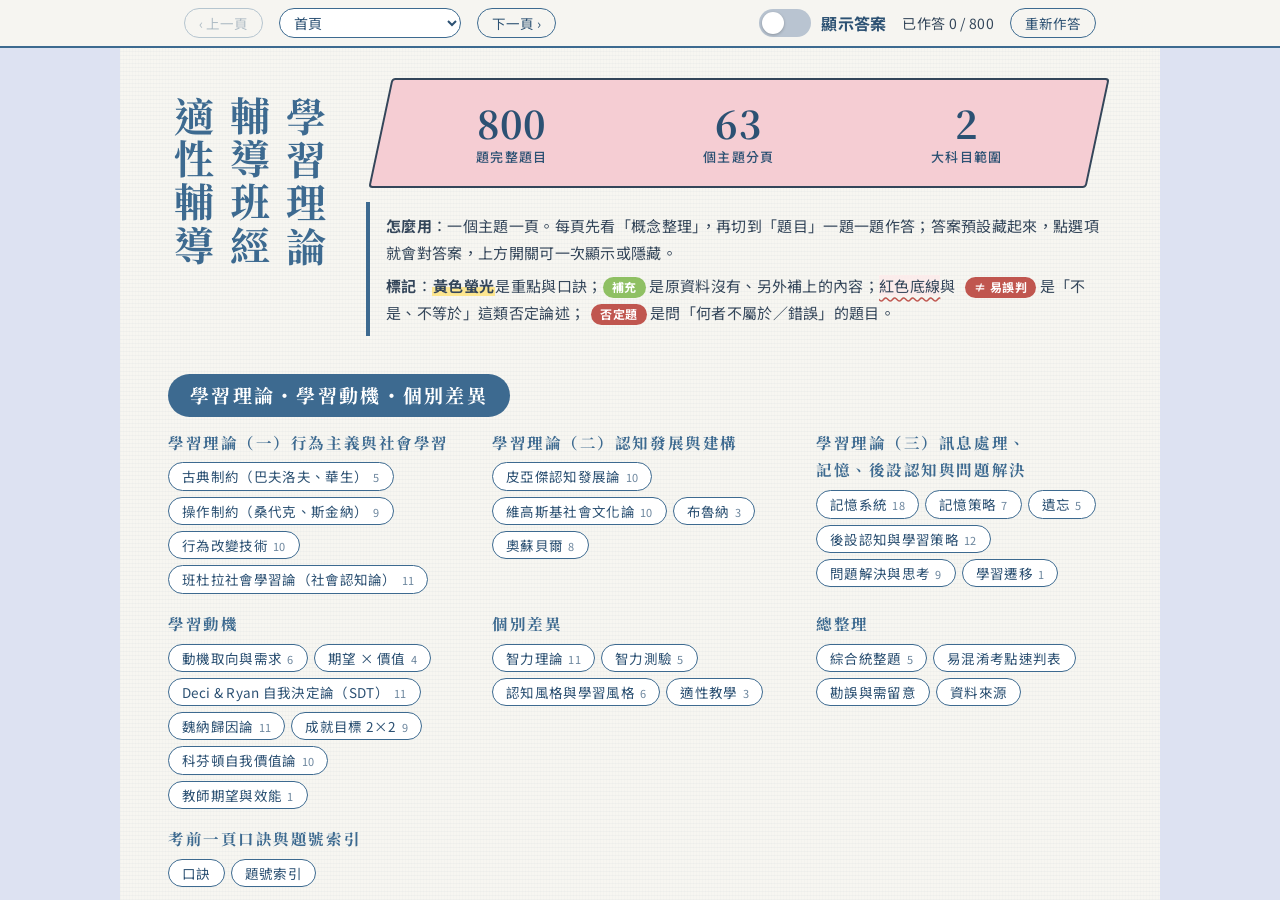
==== commit 97b5d0d7: "整合學習理論與輔導班經適性為單一網頁 Co-Authored-By: Claude Fable 5.2 <noreply@anthropic.com> Claude-Session: https://" ====
--- a/index.html
+++ b/index.html
@@ -1,6 +1,6 @@
 <!DOCTYPE html>
 <html lang="zh-Hant-TW"><head><meta charset="utf-8"><meta name="viewport" content="width=device-width, initial-scale=1">
-<title>學習理論刷題筆記</title>
+<title>教檢刷題筆記</title>
 <link rel="preconnect" href="https://fonts.googleapis.com"><link rel="preconnect" href="https://fonts.gstatic.com" crossorigin>
 <link href="https://fonts.googleapis.com/css2?family=Noto+Serif+TC:wght@500;700&family=Noto+Sans+TC:wght@400;500;700&display=swap" rel="stylesheet">
 <style>:root{ /* 版面：淡藍底上一張和紙直欄；海軍藍細浪線、圓角橢圓標籤、明體直排標題 */
@@ -137,23 +137,53 @@
 .dl a{font-size:13.5px;text-decoration:none;color:var(--navy-d);background:#fff;border:1.5px solid var(--navy);border-radius:999px;padding:1px 13px}
 .dl a:hover{background:var(--navy);color:#fff}
 @media(max-width:560px){.sw{margin-left:0}.qp,.qx{padding:6px 12px}.ph h2{font-size:17px;padding:5px 16px}}
+.kgrid{display:grid;grid-template-columns:repeat(auto-fill,minmax(300px,1fr));gap:14px;align-items:start}
+.kc{background:rgba(255,255,255,.8);border:1.5px solid var(--line);border-radius:16px;padding:12px 16px 14px;font-size:15px;line-height:1.7}
+.kc h4{font-family:var(--serif);font-size:17px;color:var(--navy-d);margin:0 0 8px;padding-bottom:6px;border-bottom:2px solid var(--navy);letter-spacing:.06em;display:flex;flex-wrap:wrap;gap:6px;align-items:center}
+.kf{display:grid;grid-template-columns:1fr;gap:1px;padding:5px 0;border-bottom:1px dashed var(--line)}
+.kf:last-of-type{border-bottom:0}
+.kl{font-size:12.5px;font-weight:700;color:var(--navy);letter-spacing:.08em}
+.kj{margin-top:8px;background:linear-gradient(transparent 0,var(--marker) 0);border-radius:10px;padding:6px 12px;font-weight:700;color:#5b4300}
+.kj>span:first-child{display:inline-block;font-size:12px;background:#5b4300;color:#fff;border-radius:999px;padding:0 9px;margin-right:8px;font-weight:500;line-height:1.7}
+.kjonly{padding:10px 12px}.kjonly .kj{margin:0}
+.kc.hasneg{border-color:#c0564f}
+.neg{text-decoration:underline wavy #c0564f;text-underline-offset:4px;background:#fbeceb}
+.negb{display:inline-block;font-family:var(--sans);font-size:12px;font-weight:700;color:#fff;background:#c0564f;border-radius:999px;padding:0 9px;line-height:1.7;letter-spacing:.04em;margin-left:6px}
+.negq{color:#c0564f;font-weight:700;text-decoration:underline;text-decoration-thickness:2px;text-underline-offset:3px}
+.flow{display:flex;flex-wrap:wrap;gap:4px 2px;align-items:center}
+.flow span{background:var(--soft);border:1px solid var(--line);border-radius:8px;padding:0 8px}
+.flow i{font-style:normal;color:var(--navy);padding:0 2px}
+.nonote{color:#6b7c8e;font-size:15px}
+.ans p{margin:4px 0}.ans p:first-of-type{display:inline}
+.el{display:inline-block;font-size:12px;font-weight:700;color:#fff;background:var(--navy);border-radius:999px;padding:0 9px;margin-right:8px;line-height:1.7}
+.ekj .el{background:#5b4300}
+.dl a small{font-size:11px;opacity:.7;margin-left:5px}
+.qcs{max-height:66px;overflow-y:auto}
+h1{letter-spacing:.08em}
+.kline{margin:1px 0}
+.kli{list-style:none;margin:2px 0;padding:0;display:flex;flex-wrap:wrap;gap:5px}
+.kli li{margin:0;background:var(--soft);border:1px solid var(--line);border-radius:8px;padding:0 9px;font-size:14.5px}
+.ktag{display:inline-block;font-family:var(--sans);font-size:12px;font-weight:700;color:#fff;background:var(--green);border-radius:999px;padding:0 9px;line-height:1.7;letter-spacing:.06em}
+
+.sj{font-family:var(--serif);font-size:19px;color:#fff;background:var(--navy);display:inline-block;padding:4px 22px;border-radius:999px;margin:18px 0 6px;letter-spacing:.12em;background-image:none}
+.subj .dir{margin-bottom:6px}
 </style></head><body>
 <div class="bar"><div class="barin">
 <button type="button" id="prev" class="reset">‹ 上一頁</button>
-<select id="sel" aria-label="選擇概念"><option value="0">首頁</option><optgroup label="學習理論（一）行為主義與社會學習"><option value="1">古典制約（巴夫洛夫、華生）</option><option value="2">操作制約（桑代克、斯金納）</option><option value="3">行為改變技術</option><option value="4">班杜拉社會學習論（社會認知論）</option></optgroup><optgroup label="學習理論（二）認知發展與建構"><option value="5">皮亞傑認知發展論</option><option value="6">維高斯基社會文化論</option><option value="7">布魯納</option><option value="8">奧蘇貝爾</option></optgroup><optgroup label="學習理論（三）訊息處理、記憶、後設認知與問題解決"><option value="9">記憶系統</option><option value="10">記憶策略</option><option value="11">遺忘</option><option value="12">後設認知與學習策略</option><option value="13">問題解決與思考</option><option value="14">學習遷移</option></optgroup><optgroup label="學習動機"><option value="15">動機取向與需求</option><option value="16">期望 × 價值</option><option value="17">Deci &amp; Ryan 自我決定論（SDT）</option><option value="18">魏納歸因論</option><option value="19">成就目標 2×2</option><option value="20">科芬頓自我價值論</option><option value="21">教師期望與效能</option></optgroup><optgroup label="個別差異"><option value="22">智力理論</option><option value="23">智力測驗</option><option value="24">認知風格與學習風格</option><option value="25">適性教學</option></optgroup><optgroup label="綜合統整題"><option value="26">綜合統整題</option></optgroup><optgroup label="易混淆考點速判表"><option value="27">易混淆考點速判表</option></optgroup><optgroup label="勘誤與需留意"><option value="28">勘誤與需留意</option></optgroup><optgroup label="考前一頁口訣與題號索引"><option value="29">口訣</option><option value="30">題號索引</option></optgroup><optgroup label="資料來源"><option value="31">資料來源</option></optgroup></select>
+<select id="sel" aria-label="選擇主題"><option value="0">首頁</option><optgroup label="學習理論（一）行為主義與社會學習"><option value="1">古典制約（巴夫洛夫、華生）</option><option value="2">操作制約（桑代克、斯金納）</option><option value="3">行為改變技術</option><option value="4">班杜拉社會學習論（社會認知論）</option></optgroup><optgroup label="學習理論（二）認知發展與建構"><option value="5">皮亞傑認知發展論</option><option value="6">維高斯基社會文化論</option><option value="7">布魯納</option><option value="8">奧蘇貝爾</option></optgroup><optgroup label="學習理論（三）訊息處理、記憶、後設認知與問題解決"><option value="9">記憶系統</option><option value="10">記憶策略</option><option value="11">遺忘</option><option value="12">後設認知與學習策略</option><option value="13">問題解決與思考</option><option value="14">學習遷移</option></optgroup><optgroup label="學習動機"><option value="15">動機取向與需求</option><option value="16">期望 × 價值</option><option value="17">Deci &amp; Ryan 自我決定論（SDT）</option><option value="18">魏納歸因論</option><option value="19">成就目標 2×2</option><option value="20">科芬頓自我價值論</option><option value="21">教師期望與效能</option></optgroup><optgroup label="個別差異"><option value="22">智力理論</option><option value="23">智力測驗</option><option value="24">認知風格與學習風格</option><option value="25">適性教學</option></optgroup><optgroup label="總整理"><option value="26">綜合統整題</option><option value="27">易混淆考點速判表</option><option value="28">勘誤與需留意</option><option value="31">資料來源</option></optgroup><optgroup label="考前一頁口訣與題號索引"><option value="29">口訣</option><option value="30">題號索引</option></optgroup><optgroup label="總整理"><option value="32">三大單元判題關鍵</option><option value="62">十組易混淆對照</option><option value="63">考前十二句口訣</option></optgroup><optgroup label="諮商輔導"><option value="33">三級輔導與學生輔導法</option><option value="34">輔導專業倫理</option><option value="35">危機處理、自殺防治、性平與霸凌</option><option value="36">精神分析與發展理論</option><option value="37">阿德勒個體心理學</option><option value="38">個人中心與人本存在</option><option value="39">完形治療</option><option value="40">理情行為治療 REBT</option><option value="41">貝克認知治療 CBT</option><option value="42">行為治療</option><option value="43">現實治療與選擇理論</option><option value="44">焦點解決短期諮商 SFBT</option><option value="45">敘事治療</option><option value="46">家族治療</option><option value="47">諮商技巧、團體與測驗</option><option value="48">學派統整</option></optgroup><optgroup label="班級經營"><option value="49">班規與常規建立</option><option value="50">庫寧 Kounin：班級生態學</option><option value="51">德瑞克斯 Dreikurs：邏輯後果</option><option value="52">坎特 Canter：果斷紀律</option><option value="53">瓊斯 Jones：積極班級紀律</option><option value="54">葛拉瑟 Glasser：無輸教室</option><option value="55">親師溝通與高登 Gordon</option></optgroup><optgroup label="適性輔導"><option value="56">特教法規與融合教育</option><option value="57">個別化教育計畫 IEP</option><option value="58">通用設計學習 UDL</option><option value="59">行為功能評量與正向行為支持</option><option value="60">各類特殊需求學生</option><option value="61">生涯發展理論</option></optgroup></select>
 <button type="button" id="next" class="reset">下一頁 ›</button>
 <label class="sw" for="toggleAll"><input type="checkbox" id="toggleAll" role="switch"><span class="track"><span class="knob"></span></span><span class="swt">顯示答案</span></label>
-<span class="score" id="score">已作答 0 / 200</span>
+<span class="score" id="score">已作答 0 / 800</span>
 <button type="button" id="reset" class="reset">重新作答</button>
 </div></div>
 <main class="paper">
 <section class="page" id="page-0"><div class="pb home">
-<div class="hero"><h1><span>如何讀懂</span><span>學習理論</span><span>與動機？</span></h1>
-<div><div class="blanket"><p class="big">200<small>題完整題目</small></p><p class="big">60<small>題考點</small></p><p class="big">31<small>個分頁</small></p></div>
-<div class="howto"><p><b>怎麼用</b>：一個概念一頁。每頁先看「概念整理」，再切到「題目」一題一題作答；答案預設藏起來，點選項就會對答案，上方開關可一次顯示或隱藏。</p>
-<p><b>標記</b>：<mark>黃色螢光</mark>是重點與口訣；<span class="sup">補充</span>是另外補上的內容；<span class="flag">易錯</span>是特別提醒的題目。</p></div></div></div>
+<div class="hero"><h1><span>學習理論</span><span>輔導班經</span><span>適性輔導</span></h1>
+<div><div class="blanket"><p class="big">800<small>題完整題目</small></p><p class="big">63<small>個主題分頁</small></p><p class="big">2<small>大科目範圍</small></p></div>
+<div class="howto"><p><b>怎麼用</b>：一個主題一頁。每頁先看「概念整理」，再切到「題目」一題一題作答；答案預設藏起來，點選項就會對答案，上方開關可一次顯示或隱藏。</p>
+<p><b>標記</b>：<mark>黃色螢光</mark>是重點與口訣；<span class="ktag">補充</span> 是原資料沒有、另外補上的內容；<span class="neg">紅色底線</span>與 <span class="negb">≠ 易誤判</span> 是「不是、不等於」這類否定論述；<span class="negb">否定題</span> 是問「何者不屬於／錯誤」的題目。</p></div></div></div>
 <div class="waves"></div>
-<div class="dir"><div class="dg"><h3>學習理論（一）行為主義與社會學習</h3><div class="dl"><a href="#page-1">古典制約（巴夫洛夫、華生）</a><a href="#page-2">操作制約（桑代克、斯金納）</a><a href="#page-3">行為改變技術</a><a href="#page-4">班杜拉社會學習論（社會認知論）</a></div></div><div class="dg"><h3>學習理論（二）認知發展與建構</h3><div class="dl"><a href="#page-5">皮亞傑認知發展論</a><a href="#page-6">維高斯基社會文化論</a><a href="#page-7">布魯納</a><a href="#page-8">奧蘇貝爾</a></div></div><div class="dg"><h3>學習理論（三）訊息處理、記憶、後設認知與問題解決</h3><div class="dl"><a href="#page-9">記憶系統</a><a href="#page-10">記憶策略</a><a href="#page-11">遺忘</a><a href="#page-12">後設認知與學習策略</a><a href="#page-13">問題解決與思考</a><a href="#page-14">學習遷移</a></div></div><div class="dg"><h3>學習動機</h3><div class="dl"><a href="#page-15">動機取向與需求</a><a href="#page-16">期望 × 價值</a><a href="#page-17">Deci &amp; Ryan 自我決定論（SDT）</a><a href="#page-18">魏納歸因論</a><a href="#page-19">成就目標 2×2</a><a href="#page-20">科芬頓自我價值論</a><a href="#page-21">教師期望與效能</a></div></div><div class="dg"><h3>個別差異</h3><div class="dl"><a href="#page-22">智力理論</a><a href="#page-23">智力測驗</a><a href="#page-24">認知風格與學習風格</a><a href="#page-25">適性教學</a></div></div><div class="dg"><h3>綜合統整題</h3><div class="dl"><a href="#page-26">綜合統整題</a></div></div><div class="dg"><h3>易混淆考點速判表</h3><div class="dl"><a href="#page-27">易混淆考點速判表</a></div></div><div class="dg"><h3>勘誤與需留意</h3><div class="dl"><a href="#page-28">勘誤與需留意</a></div></div><div class="dg"><h3>考前一頁口訣與題號索引</h3><div class="dl"><a href="#page-29">口訣</a><a href="#page-30">題號索引</a></div></div><div class="dg"><h3>資料來源</h3><div class="dl"><a href="#page-31">資料來源</a></div></div></div></div></section>
+<div class="subj"><h2 class="sj">學習理論・學習動機・個別差異</h2><div class="dir"><div class="dg"><h3>學習理論（一）行為主義與社會學習</h3><div class="dl"><a href="#page-1">古典制約（巴夫洛夫、華生）<small>5</small></a><a href="#page-2">操作制約（桑代克、斯金納）<small>9</small></a><a href="#page-3">行為改變技術<small>10</small></a><a href="#page-4">班杜拉社會學習論（社會認知論）<small>11</small></a></div></div><div class="dg"><h3>學習理論（二）認知發展與建構</h3><div class="dl"><a href="#page-5">皮亞傑認知發展論<small>10</small></a><a href="#page-6">維高斯基社會文化論<small>10</small></a><a href="#page-7">布魯納<small>3</small></a><a href="#page-8">奧蘇貝爾<small>8</small></a></div></div><div class="dg"><h3>學習理論（三）訊息處理、記憶、後設認知與問題解決</h3><div class="dl"><a href="#page-9">記憶系統<small>18</small></a><a href="#page-10">記憶策略<small>7</small></a><a href="#page-11">遺忘<small>5</small></a><a href="#page-12">後設認知與學習策略<small>12</small></a><a href="#page-13">問題解決與思考<small>9</small></a><a href="#page-14">學習遷移<small>1</small></a></div></div><div class="dg"><h3>學習動機</h3><div class="dl"><a href="#page-15">動機取向與需求<small>6</small></a><a href="#page-16">期望 × 價值<small>4</small></a><a href="#page-17">Deci &amp; Ryan 自我決定論（SDT）<small>11</small></a><a href="#page-18">魏納歸因論<small>11</small></a><a href="#page-19">成就目標 2×2<small>9</small></a><a href="#page-20">科芬頓自我價值論<small>10</small></a><a href="#page-21">教師期望與效能<small>1</small></a></div></div><div class="dg"><h3>個別差異</h3><div class="dl"><a href="#page-22">智力理論<small>11</small></a><a href="#page-23">智力測驗<small>5</small></a><a href="#page-24">認知風格與學習風格<small>6</small></a><a href="#page-25">適性教學<small>3</small></a></div></div><div class="dg"><h3>總整理</h3><div class="dl"><a href="#page-26">綜合統整題<small>5</small></a><a href="#page-27">易混淆考點速判表</a><a href="#page-28">勘誤與需留意</a><a href="#page-31">資料來源</a></div></div><div class="dg"><h3>考前一頁口訣與題號索引</h3><div class="dl"><a href="#page-29">口訣</a><a href="#page-30">題號索引</a></div></div></div></div><div class="subj"><h2 class="sj">諮商輔導・班級經營・適性輔導</h2><div class="dir"><div class="dg"><h3>總整理</h3><div class="dl"><a href="#page-32">三大單元判題關鍵</a><a href="#page-62">十組易混淆對照</a><a href="#page-63">考前十二句口訣</a></div></div><div class="dg"><h3>諮商輔導</h3><div class="dl"><a href="#page-33">三級輔導與學生輔導法<small>10</small></a><a href="#page-34">輔導專業倫理<small>12</small></a><a href="#page-35">危機處理、自殺防治、性平與霸凌<small>14</small></a><a href="#page-36">精神分析與發展理論<small>19</small></a><a href="#page-37">阿德勒個體心理學<small>20</small></a><a href="#page-38">個人中心與人本存在<small>10</small></a><a href="#page-39">完形治療<small>15</small></a><a href="#page-40">理情行為治療 REBT<small>8</small></a><a href="#page-41">貝克認知治療 CBT<small>12</small></a><a href="#page-42">行為治療<small>9</small></a><a href="#page-43">現實治療與選擇理論<small>14</small></a><a href="#page-44">焦點解決短期諮商 SFBT<small>13</small></a><a href="#page-45">敘事治療<small>8</small></a><a href="#page-46">家族治療<small>17</small></a><a href="#page-47">諮商技巧、團體與測驗<small>15</small></a><a href="#page-48">學派統整<small>4</small></a></div></div><div class="dg"><h3>班級經營</h3><div class="dl"><a href="#page-49">班規與常規建立<small>22</small></a><a href="#page-50">庫寧 Kounin：班級生態學<small>37</small></a><a href="#page-51">德瑞克斯 Dreikurs：邏輯後果<small>38</small></a><a href="#page-52">坎特 Canter：果斷紀律<small>22</small></a><a href="#page-53">瓊斯 Jones：積極班級紀律<small>22</small></a><a href="#page-54">葛拉瑟 Glasser：無輸教室<small>37</small></a><a href="#page-55">親師溝通與高登 Gordon<small>22</small></a></div></div><div class="dg"><h3>適性輔導</h3><div class="dl"><a href="#page-56">特教法規與融合教育<small>38</small></a><a href="#page-57">個別化教育計畫 IEP<small>38</small></a><a href="#page-58">通用設計學習 UDL<small>18</small></a><a href="#page-59">行為功能評量與正向行為支持<small>28</small></a><a href="#page-60">各類特殊需求學生<small>40</small></a><a href="#page-61">生涯發展理論<small>38</small></a></div></div></div></div></div></section>
 <section class="page" id="page-1" hidden><div class="ph"><span class="grp">學習理論（一）行為主義與社會學習</span><h2>古典制約（巴夫洛夫、華生）</h2><div class="pts"><button type="button" class="pt on" data-pane="concept">概念整理</button><button type="button" class="pt" data-pane="quiz">題目 5 題</button><button type="button" class="pt" data-pane="q60">60 題考點</button></div></div><div class="pb"><div class="pane on" data-pane="concept"><p>先判斷題目屬於哪一種制約：反應是「不自主的生理、情緒」（心跳、流口水、害怕）→ 古典制約；是「自主行為」且因為行為後的結果而變多變少 → 操作制約。<span class="sup">補充</span></p><div class="tw"><table>
 <thead>
 <tr>
@@ -1996,15 +2026,1219 @@
 <li><mark>使用者提供</mark>：《學習理論、學習動機與個別差異 60 題實戰與思辨總整理》（learning_theory_review_and_testbank.pdf，11 頁）</li>
 <li><a href="https://littletree.ndhu.edu.tw/var/file/23/1023/img/4654/776697497.pdf">112 年度教師資格考試「學習者發展與適性輔導」中等學校類科試題</a>（考試形式與範圍比對）</li>
 <li><span class="sup">補充</span>內容來自教育心理學通用知識，未逐條對照特定教科書；譯名與分類若和你的用書不同，以用書為準。</li>
-</ul></div></div></section>
+</ul></div></div></section><section class="page" id="page-32" hidden><div class="ph"><span class="grp">總整理</span><h2>三大單元判題關鍵</h2><div class="pts" hidden><button type="button" class="pt on" data-pane="concept">概念整理 3 張</button></div></div><div class="pb"><div class="pane on" data-pane="concept"><div class="kgrid"><div class="kc"><h4>諮商輔導</h4><div class="kf"><span class=kl>題幹先找</span><span class="kv"><ul class="kli"><li>問題嚴重度</li><li>自傷他傷危機</li><li>學生真實需求</li></ul></span></div><div class="kf"><span class=kl>正確選項的特質</span><span class="kv"><ul class="kli"><li>尊重</li><li>同理傾聽</li><li>評估</li><li>合作</li><li>轉介</li><li>保密例外</li></ul></span></div><div class="kf"><span class=kl>優先排除</span><span class="kv"><ul class="kli"><li>「承諾絕對保密」</li><li>「單純安慰忽視危機」</li><li>「在全班面前公開隱私」</li></ul></span></div></div><div class="kc"><h4>班級經營</h4><div class="kf"><span class=kl>題幹先找</span><span class="kv"><ul class="kli"><li>行為前因</li><li>班級常規</li><li>教師當下回應</li></ul></span></div><div class="kf"><span class=kl>正確選項的特質</span><span class="kv"><ul class="kli"><li>預防優先</li><li>常規清楚</li><li>正向強化</li><li>邏輯後果</li><li>修復關係</li></ul></span></div><div class="kf"><span class=kl>優先排除</span><span class="kv"><ul class="kli"><li>「當眾羞辱諷刺」</li><li>「貼標籤」</li><li>「連坐體罰」</li><li>「情緒性加重處罰」</li></ul></span></div></div><div class="kc hasneg"><h4>適性輔導<span class="negb">≠ 易誤判</span></h4><div class="kf"><span class=kl>題幹先找</span><span class="kv"><ul class="kli"><li>特殊需求特質</li><li>學習目標</li><li>支持方式</li></ul></span></div><div class="kf"><span class=kl>正確選項的特質</span><span class="kv"><ul class="kli"><li>個別化</li><li>實質參與權</li><li>合理調整</li><li>跨專業團隊合作</li></ul></span></div><div class="kf"><span class=kl>優先排除</span><span class="kv"><ul class="kli"><li>「直接隔離排擠」</li><li><span class="neg">「放任不管」</span></li><li>「降低所有期望」</li><li>「片面剝奪受教權」</li></ul></span></div></div></div></div></div></section><section class="page" id="page-33" hidden><div class="ph"><span class="grp">諮商輔導</span><h2>三級輔導與學生輔導法</h2><div class="pts"><button type="button" class="pt on" data-pane="concept">概念整理 5 張</button><button type="button" class="pt" data-pane="quiz">題目 10 題</button></div></div><div class="pb"><div class="pane on" data-pane="concept"><div class="kgrid"><div class="kc"><h4>發展性輔導（初級預防）</h4><div class="kf"><span class=kl>對象與目標</span><span class="kv"><div class="kline">全校／全體學生</div><div class="kline">促進心理健康、預防適應問題</div></span></div><div class="kf"><span class=kl>常見作法</span><span class="kv"><ul class="kli"><li>班級輔導活動</li><li>生命教育</li><li>情緒教育</li><li>生涯探索</li><li>性平宣導</li></ul></span></div><div class="kf"><span class=kl>題幹關鍵字</span><span class="kv"><ul class="kli"><li>全校</li><li>全班</li><li>發展</li><li>預防</li><li>增能</li></ul></span></div></div><div class="kc"><h4>介入性輔導（次級預防）</h4><div class="kf"><span class=kl>對象與目標</span><span class="kv"><ul class="kli"><li>適應困難</li><li>出現重複性偏差行為</li><li>瀕臨中輟者</li></ul></span></div><div class="kf"><span class=kl>常見作法</span><span class="kv"><ul class="kli"><li>專輔個別諮商</li><li>小團體輔導</li><li>認輔制度</li><li>親師諮詢</li><li>個案管理</li></ul></span></div><div class="kf"><span class=kl>題幹關鍵字</span><span class="kv"><ul class="kli"><li>持續困擾</li><li>早期介入</li><li>個別輔導</li><li>生活適應欠佳</li></ul></span></div></div><div class="kc"><h4>處遇性輔導（三級預防）</h4><div class="kf"><span class=kl>對象與目標</span><span class="kv"><ul class="kli"><li>嚴重偏差</li><li>自傷自殺危機</li><li>精神疾患</li><li>重大創傷或受暴個案</li></ul></span></div><div class="kf"><span class=kl>常見作法</span><span class="kv"><ul class="kli"><li>跨專業網絡合作</li><li>心理治療</li><li>社工進駐</li><li>醫療精神急診轉介</li></ul></span></div><div class="kf"><span class=kl>題幹關鍵字</span><span class="kv"><ul class="kli"><li>自傷自殘</li><li>意圖傷害他人</li><li>受暴虐待</li><li>重大創傷</li><li>危機介入</li></ul></span></div><div class="kj"><span>口訣</span>全體預防是發展；出現困難早介入；嚴重危機做處遇！</div></div><div class="kc hasneg"><h4><span class="ktag">補充</span>角色分工與認輔<span class="negb">≠ 易誤判</span></h4><div class="kf"><span class=kl>導師與全體教師</span><span class="kv"><div class="kline">負責發展性輔導</div></span></div><div class="kf"><span class=kl>專任輔導教師</span><span class="kv"><div class="kline">主責介入性輔導</div></span></div><div class="kf"><span class=kl>專業輔導人員</span><span class="kv"><div class="kline">心理師、社工師，負責處遇性輔導</div></span></div><div class="kf"><span class=kl>認輔教師</span><span class="kv"><div class="kline">以關懷陪伴為主</div><div class="kline"><span class="neg">不是取代專業諮商，嚴重問題仍須轉介</span></div></span></div></div><div class="kc"><h4><span class="ktag">補充</span>輔導資料與轉銜</h4><div class="kf"><span class=kl>保管</span><span class="kv"><div class="kline">專人保管並保密，未經同意不得任意提供他人</div></span></div><div class="kf"><span class=kl>轉銜</span><span class="kv"><div class="kline">學生轉學或升學時，依規定把必要的輔導資料移交新學校，讓輔導不中斷</div></span></div></div></div></div><div class="pane" data-pane="quiz"><div class="qstage"><article class="q" id="qC001"><div class="qh"><span class="qn">C001</span><span class="qt">三級輔導・發展性輔導</span><button type="button" class="rv" aria-expanded="false">看答案</button></div>
+<p class="stem">學校輔導室在每學期初針對全校七年級新生舉辦「情緒調適與人際適應講座」，並設計班級輔導活動手冊，協助全體新生建立良好的生活與心理適應能力。依據《學生輔導法》之規範，此作法最符合下列哪一層級的輔導？</p><div class="opts"><button type="button" class="opt correct" data-k="A"><span class="ol">A</span><span>發展性輔導（初級預防）</span></button><button type="button" class="opt" data-k="B"><span class="ol">B</span><span>介入性輔導（次級預防）</span></button><button type="button" class="opt" data-k="C"><span class="ol">C</span><span>處遇性輔導（三級預防）</span></button><button type="button" class="opt" data-k="D"><span class="ol">D</span><span>危機介入輔導</span></button></div>
+<div class="ansbox"><div class="ans"><span class="ab">正解 (A)</span><p><span class="el">教檢關鍵字</span>面向「全校全體新生」、「生活與心理適應教育宣導」。</p><p><span class="el">陷阱剖析</span>發展性輔導針對全體學生促進心理健康；次級介入性針對適應困難特定個案；三級處遇性針對嚴重偏差或危機個案。</p><p class="ekj"><span class="el">速記口訣</span><mark>全體發展、困擾介入、嚴重處遇！</mark></p></div></div></article><article class="q" id="qC002"><div class="qh"><span class="qn">C002</span><span class="qt">三級輔導・介入性輔導</span><button type="button" class="rv" aria-expanded="false">看答案</button></div>
+<p class="stem">八年級的小傑最近常在課堂上發出怪聲、多次與同學發生口語肢體衝突，導師多次口頭勸導無效後，將小傑轉介至輔導室。輔導教師評估後為其安排個別諮商，並邀請其加入「人際互動高關懷小團體輔導」。這最符合哪一層級的輔導？</p><div class="opts"><button type="button" class="opt" data-k="A"><span class="ol">A</span><span>發展性輔導</span></button><button type="button" class="opt correct" data-k="B"><span class="ol">B</span><span>介入性輔導（次級預防）</span></button><button type="button" class="opt" data-k="C"><span class="ol">C</span><span>處遇性輔導</span></button><button type="button" class="opt" data-k="D"><span class="ol">D</span><span>醫療整合輔導</span></button></div>
+<div class="ansbox"><div class="ans"><span class="ab">正解 (B)</span><p><span class="el">教檢關鍵字</span>「瀕臨適應困難」、「個別諮商」、「高關懷小團體輔導」。</p><p><span class="el">陷阱剖析</span>學生已出現初期問題行為，經導師初級輔導無效轉介專輔教師，提供個別化方案，屬於二級介入性輔導。</p><p class="ekj"><span class="el">速記口訣</span><mark>及早介入防惡化，個別團輔是次級。</mark></p></div></div></article><article class="q" id="qC003"><div class="qh"><span class="qn">C003</span><span class="qt">三級輔導・處遇性輔導</span><button type="button" class="rv" aria-expanded="false">看答案</button></div>
+<p class="stem">高一學生小安在父母離異後出現重度憂鬱情緒，手臂有多處自傷刀痕，並在週記中透露跳樓念頭。學校立即召開個案會議，除提供彈性學習安置外，並主動結合精神科醫療、社工體系進行長期追蹤治療與心理治療。此作法屬於？</p><div class="opts"><button type="button" class="opt" data-k="A"><span class="ol">A</span><span>發展性輔導</span></button><button type="button" class="opt" data-k="B"><span class="ol">B</span><span>介入性輔導</span></button><button type="button" class="opt correct" data-k="C"><span class="ol">C</span><span>處遇性輔導（三級預防）</span></button><button type="button" class="opt" data-k="D"><span class="ol">D</span><span>生涯探索輔導</span></button></div>
+<div class="ansbox"><div class="ans"><span class="ab">正解 (C)</span><p><span class="el">教檢關鍵字</span>「嚴重重度憂鬱」、「明確自傷自殺意圖」、「跨專業醫療社工整合」。</p><p><span class="el">陷阱剖析</span>當個案面臨嚴重心理疾患、重大違規或危機情境，需結合校外專業網絡治療者，必為處遇性輔導。</p><p class="ekj"><span class="el">速記口訣</span><mark>危機嚴重跨專業，醫療整合是三級。</mark></p></div></div></article><article class="q" id="qC008"><div class="qh"><span class="qn">C008</span><span class="qt">學生輔導法・角色分工</span><button type="button" class="rv" aria-expanded="false">看答案</button></div>
+<p class="stem">依據《學生輔導法》，下列關於學校各類人員在學生輔導工作之職責分工敘述，何者最為正確？</p><div class="opts"><button type="button" class="opt" data-k="A"><span class="ol">A</span><span>導師只需專心學科教學，所有學生輔導事務一律推給專任輔導教師單獨承擔</span></button><button type="button" class="opt" data-k="B"><span class="ol">B</span><span>專任輔導教師平時不應進入班級，只能在輔導室被動等待學生主動求助</span></button><button type="button" class="opt" data-k="C"><span class="ol">C</span><span>處遇性輔導個案應由校長單獨進行一對一心理治療，不得轉介外部醫療機構</span></button><button type="button" class="opt correct" data-k="D"><span class="ol">D</span><span>全體教職員皆有輔導責任；導師負責發展性輔導，專輔教師主責介入性輔導</span></button></div>
+<div class="ansbox"><div class="ans"><span class="ab">正解 (D)</span><p><span class="el">教檢關鍵字</span>「全體教職員均有輔導責任」、「導師初級、專輔次級、跨專業三級」。</p><p><span class="el">陷阱剖析</span>學生輔導法第 6 條明定學校全體人員均負輔導職責，導師為初級防線，專輔承擔二級核心，三級啟動跨專業團隊。</p><p class="ekj"><span class="el">速記口訣</span><mark>人人有責導師初，專輔次級外援三。</mark></p></div></div></article><article class="q" id="qC090"><div class="qh"><span class="qn">C090</span><span class="qt">校園認輔志工制度・初級與次級銜接</span><button type="button" class="rv" aria-expanded="false">看答案</button></div>
+<p class="stem">臺灣中小學推行之「認輔制度（Teacher-Volunteer Mentoring）」，主要透過甄選受過基礎輔導知能培訓的熱心合格教師或愛心志工，每週固定一至兩次陪伴關懷一名適應不良或弱勢學生。其在輔導體制中最主要扮演何種角色？</p><div class="opts"><button type="button" class="opt" data-k="A"><span class="ol">A</span><span>代替精神科醫師開立處方藥物</span></button><button type="button" class="opt correct" data-k="B"><span class="ol">B</span><span>提供持續關懷陪伴的支持橋樑</span></button><button type="button" class="opt" data-k="C"><span class="ol">C</span><span>專門對重大違規學生施加體罰懲罰</span></button><button type="button" class="opt" data-k="D"><span class="ol">D</span><span>監督專輔教師有無偷懶</span></button></div>
+<div class="ansbox"><div class="ans"><span class="ab">正解 (B)</span><p><span class="el">教檢關鍵字</span>「一師認輔一至二生、長期陪伴支持」。</p><p><span class="el">陷阱剖析</span>認輔制度動員校內外良善資源，以一對一亦師亦友的穩定陪伴，彌補專業人力不足，在初級與次級預防發揮強大防護網功能。</p><p class="ekj"><span class="el">速記口訣</span><mark>熱心認輔一對一，溫暖陪伴護幼苗。</mark></p></div></div></article><article class="q" id="qC171"><div class="qh"><span class="qn">C171</span><span class="qt">學生輔導法・三級預防體制分工</span><button type="button" class="rv" aria-expanded="false">看答案</button></div>
+<p class="stem">依據我國《學生輔導法》第 6 條規定，學校應視學生身心狀況及需求，提供發展性輔導（初級）、介入性輔導（二級）及處遇性輔導（三級）。下列關於三級輔導的權責分工與人員配置，何者完全符合法規規範？</p><div class="opts"><button type="button" class="opt" data-k="A"><span class="ol">A</span><span>初級由輔導主任全權負責；二級由教務處負責；三級由學務處記過處分</span></button><button type="button" class="opt" data-k="B"><span class="ol">B</span><span>初級由實習老師負責；二級由專業心理師負責；三級由校長負責</span></button><button type="button" class="opt correct" data-k="C"><span class="ol">C</span><span>初級由全校教師負責；二級由輔導教師負責；三級由專業輔導人員處遇</span></button><button type="button" class="opt" data-k="D"><span class="ol">D</span><span>導師只負責初級，一旦學生需要二級輔導，導師便可完全撒手不管交由專輔教師全權處理</span></button></div>
+<div class="ansbox"><div class="ans"><span class="ab">正解 (C)</span><p><span class="el">教檢關鍵字</span>初級（導師/全體教師/發展性）；二級（專兼任輔導教師/介入性）；三級（專業輔導人員/心理師社工師/處遇性）。</p><p><span class="el">陷阱剖析</span>二、三級啟動時，導師仍需維持初級輔導與班級導師角色，形成合作團隊，絕非轉介後撒手不管！</p><p class="ekj"><span class="el">速記口訣</span><mark>導師初級普照護，專輔二級個別助，三級心理社工度！</mark></p></div></div></article><article class="q" id="qC172"><div class="qh"><span class="qn">C172</span><span class="qt">學生輔導法・輔導紀錄保存與保密</span><button type="button" class="rv" aria-expanded="false">看答案</button></div>
+<p class="stem">依據《學生輔導法施行細則》第 14 條及相關法令，學校對於學生的輔導資料（如輔導紀錄表 B 表、諮商紀錄）應如何妥善管理？下列敘述何者正確？</p><div class="opts"><button type="button" class="opt" data-k="A"><span class="ol">A</span><span>輔導紀錄屬於學校公開文書，各科任教師隨時可無條件自由借閱並於班親會宣讀</span></button><button type="button" class="opt" data-k="B"><span class="ol">B</span><span>學生只要一畢業，為保護個資應於一週內全數碎紙銷毀</span></button><button type="button" class="opt" data-k="C"><span class="ol">C</span><span>輔導資料為家長出資繳費就讀之成果，家長可隨時要求帶回家永久保存原件</span></button><button type="button" class="opt correct" data-k="D"><span class="ol">D</span><span>專人專櫃保管並保密，離校後至少保存十年</span></button></div>
+<div class="ansbox"><div class="ans"><span class="ab">正解 (D)</span><p><span class="el">教檢關鍵字</span>「專人專櫃密封保管」、「嚴格保密」、「保存至少 10 年」。</p><p><span class="el">陷阱剖析</span>輔導紀錄屬於高度敏感個資，借閱需有正當專業理由並經簽核；法規明定保存年限為至少十年（非永久亦非畢業立毀）。</p><p class="ekj"><span class="el">速記口訣</span><mark>專人專櫃嚴保密，畢業保存滿十年！</mark></p></div></div></article><article class="q" id="qC173"><div class="qh"><span class="qn">C173</span><span class="qt">學生輔導法・轉銜輔導機制</span><button type="button" class="rv" aria-expanded="false">看答案</button></div>
+<p class="stem">當正在接受二級個別諮商的國二學生小強因家庭搬遷轉學至另一所國中時，原學校針對小強的輔導資料應如何處理，最符合《學生輔導法》之規範？</p><div class="opts"><button type="button" class="opt correct" data-k="A"><span class="ol">A</span><span>原校將輔導資料紀錄表移轉新校，必要時以密件送轉銜摘要</span></button><button type="button" class="opt" data-k="B"><span class="ol">B</span><span>為徹底貫徹保密原則，原校絕不可向新校透露小強曾受輔導的任何訊息</span></button><button type="button" class="opt" data-k="C"><span class="ol">C</span><span>將所有原始晤談紀錄影印 50 份發給新校所有科任教師</span></button><button type="button" class="opt" data-k="D"><span class="ol">D</span><span>直接將原始輔導紀錄交給小強家長，由家長自行決定是否交給新校</span></button></div>
+<div class="ansbox"><div class="ans"><span class="ab">正解 (A)</span><p><span class="el">教檢關鍵字</span>「轉銜輔導」、「A表正本移轉、B表提供轉銜摘要密件傳送」、「落實輔導連續性」。</p><p><span class="el">陷阱剖析</span>轉學時為維護輔導延續性，需建立轉銜機制，但原始深度諮商隱私紀錄不宜全盤照搬，而是以「輔導摘要密件」進行專人對專人的銜接。</p><p class="ekj"><span class="el">速記口訣</span><mark>A表正本隨學籍，B表摘要密件移！</mark></p></div></div></article><article class="q" id="qC174"><div class="qh"><span class="qn">C174</span><span class="qt">學生輔導法・學校專輔教師編制員額</span><button type="button" class="rv" aria-expanded="false">看答案</button></div>
+<p class="stem">依據《學生輔導法》第 10 條及 113 年最新修正規定，國民中學與國民小學專任輔導教師之編制標準，下列敘述何者完全正確？</p><div class="opts"><button type="button" class="opt" data-k="A"><span class="ol">A</span><span>不論班級數多寡，每校均固定只聘置 1 人</span></button><button type="button" class="opt correct" data-k="B"><span class="ol">B</span><span>國小每 24 班置 1 人；國中每 15 班置 1 人</span></button><button type="button" class="opt" data-k="C"><span class="ol">C</span><span>國小 60 班以上才需設置專任輔導教師</span></button><button type="button" class="opt" data-k="D"><span class="ol">D</span><span>輔導教師編制純屬參考性質，學校可將其挪用為總務處行政人力</span></button></div>
+<div class="ansbox"><div class="ans"><span class="ab">正解 (B)</span><p><span class="el">教檢關鍵字</span>國小（24班置1人，每增24班加1人）；國中（15班置1人，每增15班加1人）。</p><p><span class="el">陷阱剖析</span>這是教檢常考的法規數字題，專任輔導教師不得挪作一般行政或兼任無關行政職務，以保障專業輔導服務能量。</p><p class="ekj"><span class="el">速記口訣</span><mark>國小二四增二四，國中一五增一五！</mark></p></div></div></article><article class="q" id="qC175"><div class="qh"><span class="qn">C175</span><span class="qt">學校輔導實務・認輔制度之實施</span><button type="button" class="rv" aria-expanded="false">看答案</button></div>
+<p class="stem">學校推動「認輔制度（Teacher-Student Mentoring）」時，邀請校內熱心導師或科任教師擔任「認輔教師」，每週定期與被認輔學生會談陪伴。關於認輔制度的性質，下列敘述何者正確？</p><div class="opts"><button type="button" class="opt" data-k="A"><span class="ol">A</span><span>認輔教師等同於合法心理師，可進行深層人格動力心理治療</span></button><button type="button" class="opt" data-k="B"><span class="ol">B</span><span>被認輔學生僅限於犯下刑事犯罪之學生</span></button><button type="button" class="opt correct" data-k="C"><span class="ol">C</span><span>認輔以關懷陪伴為主，遇嚴重問題仍應轉介</span></button><button type="button" class="opt" data-k="D"><span class="ol">D</span><span>認輔教師可直接調閱學生精神醫療病歷而無須知情同意</span></button></div>
+<div class="ansbox"><div class="ans"><span class="ab">正解 (C)</span><p><span class="el">教檢關鍵字</span>認輔制度（熱心教師認領關懷適應欠佳學生、提供情感陪伴支持、二級輔導之協力夥伴）。</p><p><span class="el">陷阱剖析</span>認輔教師多為一般學科教師，其核心在於「重要他人的正向陪伴與關懷」，不可超越專業倫理去從事深度心理治療。</p><p class="ekj"><span class="el">速記口訣</span><mark>熱心認輔給溫暖，陪伴支持促適應！</mark></p></div></div></article></div><div class="qnav"><button type="button" class="qp">‹ 上一題</button><div class="qcs"><button type="button" class="qc" data-i="0">1</button><button type="button" class="qc" data-i="1">2</button><button type="button" class="qc" data-i="2">3</button><button type="button" class="qc" data-i="3">4</button><button type="button" class="qc" data-i="4">5</button><button type="button" class="qc" data-i="5">6</button><button type="button" class="qc" data-i="6">7</button><button type="button" class="qc" data-i="7">8</button><button type="button" class="qc" data-i="8">9</button><button type="button" class="qc" data-i="9">10</button></div><button type="button" class="qx">下一題 ›</button></div></div></div></section><section class="page" id="page-34" hidden><div class="ph"><span class="grp">諮商輔導</span><h2>輔導專業倫理</h2><div class="pts"><button type="button" class="pt on" data-pane="concept">概念整理 5 張</button><button type="button" class="pt" data-pane="quiz">題目 12 題</button></div></div><div class="pb"><div class="pane on" data-pane="concept"><div class="kgrid"><div class="kc"><h4>保密原則與保密例外</h4><div class="kf"><span class=kl>原則</span><span class="kv"><div class="kline">原則上嚴格保密</div><div class="kline">生命安全是最高原則</div></span></div><div class="kf"><span class=kl>保密例外</span><span class="kv"><ul class="kli"><li>自傷</li><li>傷人</li><li>兒少保護（虐待／家暴）</li><li>性侵害／性騷擾</li><li>法定通報或法官傳喚</li></ul></span></div><div class="kj"><span>口訣</span>保密是原則，自傷通報是例外。</div></div><div class="kc"><h4>知情同意</h4><div class="kf"><span class=kl>做法</span><span class="kv"><div class="kline">晤談開始前，以學生能懂的語言說明目標、歷程、權利，以及保密界限與例外</div></span></div></div><div class="kc"><h4>雙重／多重關係</h4><div class="kf"><span class=kl>原則</span><span class="kv"><div class="kline">避免同時擔任「評分授課教師」與「個別諮商心理師」</div></span></div><div class="kf"><span class=kl>利益衝突時</span><span class="kv"><div class="kline">當事人福祉優先，尋求同儕督導或優先轉介</div></span></div></div><div class="kc"><h4><span class="ktag">補充</span>預警責任與通報</h4><div class="kf"><span class=kl>預警責任</span><span class="kv"><div class="kline">個案明確威脅要傷害特定對象時，須保護可能的被害人</div></span></div><div class="kf"><span class=kl>法定通報</span><span class="kv"><div class="kline">知悉兒少受虐、家暴、性侵害等情事，24 小時內通報</div></span></div><div class="kf"><span class=kl>注意</span><span class="kv"><div class="kline">通報是法定責任，不因學生或家長要求而免除</div></span></div></div><div class="kc"><h4><span class="ktag">補充</span>自我照顧與多元文化</h4><div class="kf"><span class=kl>專業耗竭</span><span class="kv"><div class="kline">長期助人工作造成身心耗損</div><div class="kline">應尋求督導並自我照顧</div></span></div><div class="kf"><span class=kl>替代性創傷</span><span class="kv"><div class="kline">因聽取創傷經驗而出現類似創傷的反應</div></span></div><div class="kf"><span class=kl>文化勝任力</span><span class="kv"><ul class="kli"><li>覺察自身文化偏見</li><li>認識個案的文化</li><li>發展合適的介入方式</li></ul></span></div><div class="kf"><span class=kl>網路諮商</span><span class="kv"><div class="kline">確認隱私與安全，並預先建立緊急聯絡方式</div></span></div></div></div></div><div class="pane" data-pane="quiz"><div class="qstage"><article class="q" id="qC004"><div class="qh"><span class="qn">C004</span><span class="qt">輔導倫理・保密與預警</span><button type="button" class="rv" aria-expanded="false">看答案</button></div>
+<p class="stem">高二學生小婷在個別諮商晤談時向輔導教師哭訴，透露自己已蒐集了一整瓶安眠藥，計畫在今天放學後服藥自殺，並哀求老師「千萬不要告訴我爸媽，這是我們之間的祕密」。此時輔導教師最適切的倫理處置為何？</p><div class="opts"><button type="button" class="opt" data-k="A"><span class="ol">A</span><span>嚴格遵守保密原則，向小婷承諾絕不告訴任何人，以免破壞諮商信任關係</span></button><button type="button" class="opt" data-k="B"><span class="ol">B</span><span>暫時讓小婷回教室上課，等明天放學後再進行追蹤確認</span></button><button type="button" class="opt" data-k="C"><span class="ol">C</span><span>責罵小婷抗壓性不足，要求其當場寫悔過保證書</span></button><button type="button" class="opt correct" data-k="D"><span class="ol">D</span><span>突破保密原則，立即通報校內危機小組與家長，並安排持續陪伴以維護生命安全</span></button></div>
+<div class="ansbox"><div class="ans"><span class="ab">正解 (D)</span><p><span class="el">教檢關鍵字</span>「明確且立即的自殺生命危險」、「法定通報義務」。</p><p><span class="el">陷阱剖析</span>保密是專業原則，但生命安全絕對是最高例外（Tarasoff 預警與保護責任）。涉及致命危機必須突破保密。</p><p class="ekj"><span class="el">速記口訣</span><mark>保密是原則，安全是例外！</mark></p></div></div></article><article class="q" id="qC005"><div class="qh"><span class="qn">C005</span><span class="qt">法規倫理・法定通報時限</span><button type="button" class="rv" aria-expanded="false">看答案</button></div>
+<p class="stem">國小三年級導師在體育課時發現小明背部與大腿有多處大面積條狀瘀青與菸疤，小明神情恐懼地說是昨晚父親酒後拿皮帶抽打並燙傷的。依據《兒童及少年福利與權益保障法》，導師依法應於多久時間內向主管機關進行通報？</p><div class="opts"><button type="button" class="opt correct" data-k="A"><span class="ol">A</span><span>24 小時以內</span></button><button type="button" class="opt" data-k="B"><span class="ol">B</span><span>12 小時以內</span></button><button type="button" class="opt" data-k="C"><span class="ol">C</span><span>48 小時以內</span></button><button type="button" class="opt" data-k="D"><span class="ol">D</span><span>一週以內</span></button></div>
+<div class="ansbox"><div class="ans"><span class="ab">正解 (A)</span><p><span class="el">教檢關鍵字</span>「兒少受虐家暴」、「責任通報人法定時限」。</p><p><span class="el">陷阱剖析</span>教育人員為法定責任通報人員，知悉兒少遭受身心虐待或性侵害事件時，依法必須在「24 小時內」向地方主管機關通報。</p><p class="ekj"><span class="el">速記口訣</span><mark>兒少家暴性侵害，法定通報 24 小時內！</mark></p></div></div></article><article class="q" id="qC006"><div class="qh"><span class="qn">C006</span><span class="qt">輔導倫理・利益衝突與界限</span><button type="button" class="rv" aria-expanded="false">看答案</button></div>
+<p class="stem">學校輔導教師私下接受其個別諮商個案學生的家長請託，於週末在自家收費為該學生進行一對一家教補習。此行為最嚴重違反了哪一項輔導諮商專業倫理守則？</p><div class="opts"><button type="button" class="opt" data-k="A"><span class="ol">A</span><span>知情同意原則</span></button><button type="button" class="opt correct" data-k="B"><span class="ol">B</span><span>避免雙重關係或多重關係以防止角色衝突與剝削</span></button><button type="button" class="opt" data-k="C"><span class="ol">C</span><span>自我決定原則</span></button><button type="button" class="opt" data-k="D"><span class="ol">D</span><span>文化多元敏感度</span></button></div>
+<div class="ansbox"><div class="ans"><span class="ab">正解 (B)</span><p><span class="el">教檢關鍵字</span>「私下收費家教」、「雙重角色利益衝突」。</p><p><span class="el">陷阱剖析</span>諮商師不得與個案建立商業、社交或親密雙重關係，否則會損害客觀專業判斷，產生潛在權力剝削。</p><p class="ekj"><span class="el">速記口訣</span><mark>諮商補習不可兼，雙重關係要避免。</mark></p></div></div></article><article class="q" id="qC007"><div class="qh"><span class="qn">C007</span><span class="qt">輔導倫理・知情同意權利</span><button type="button" class="rv" aria-expanded="false">看答案</button></div>
+<p class="stem">輔導教師在初次與學生進行個別諮商時，向學生說明諮商的目的、進行方式、每次會談時間、當事人的權利、保密原則及其例外情形。這種確保當事人充分知情後自主決定是否參與的歷程稱為？</p><div class="opts"><button type="button" class="opt" data-k="A"><span class="ol">A</span><span>價值澄清</span></button><button type="button" class="opt" data-k="B"><span class="ol">B</span><span>行為塑造</span></button><button type="button" class="opt correct" data-k="C"><span class="ol">C</span><span>知情同意</span></button><button type="button" class="opt" data-k="D"><span class="ol">D</span><span>移情作用</span></button></div>
+<div class="ansbox"><div class="ans"><span class="ab">正解 (C)</span><p><span class="el">教檢關鍵字</span>「初次會談說明權益、保密與例外」。</p><p><span class="el">陷阱剖析</span>知情同意是尊重當事人自主權的核心倫理實踐，確保個案在充分理解權利義務下做出承諾。</p><p class="ekj"><span class="el">速記口訣</span><mark>諮商前先說清楚，知情同意保權益。</mark></p></div></div></article><article class="q" id="qC085"><div class="qh"><span class="qn">C085</span><span class="qt">學生輔導法規・輔導紀錄保存與調閱</span><button type="button" class="rv" aria-expanded="false">看答案</button></div>
+<p class="stem">關於國高中學生在校「輔導紀錄（B卡與諮商會談紀錄）」之保存、調閱與管理，下列法規與倫理敘述何者完全正確？</p><div class="opts"><button type="button" class="opt correct" data-k="A"><span class="ol">A</span><span>專人專櫃保管，未經同意不得向第三人公開</span></button><button type="button" class="opt" data-k="B"><span class="ol">B</span><span>任何任課老師皆可隨意翻閱並在班級講台上公開朗讀</span></button><button type="button" class="opt" data-k="C"><span class="ol">C</span><span>學生畢業當天必須立刻全部在操場焚毀</span></button><button type="button" class="opt" data-k="D"><span class="ol">D</span><span>輔導紀錄可直接上傳至學校公開網站供大眾閱覽</span></button></div>
+<div class="ansbox"><div class="ans"><span class="ab">正解 (A)</span><p><span class="el">教檢關鍵字</span>「專人專櫃密封加密保管、法定調閱程序、嚴守隱私」。</p><p><span class="el">陷阱剖析</span>輔導紀錄具高度隱私性，學生輔導法嚴格規定妥善保存與轉銜，普通教職員無正當職務理由不得擅自調閱。</p><p class="ekj"><span class="el">速記口訣</span><mark>專櫃密封嚴保密，非因法定不公開！</mark></p></div></div></article><article class="q" id="qC176"><div class="qh"><span class="qn">C176</span><span class="qt">諮商倫理・塔拉索夫原則與保密例外</span><button type="button" class="rv" aria-expanded="false">看答案</button></div>
+<p class="stem">高三學生阿凱在個別會談時，極其認真且詳細地向輔導老師陳述：「我已經買好開山刀放在置物櫃，今天放學我一定要在校門口砍死劈腿的同班前女友小美，讓她血流成河！」輔導老師經多方評估確認阿凱具有高度致命性與明確計畫。此時輔導老師最核心的倫理與法律抉擇為何？</p><div class="opts"><button type="button" class="opt" data-k="A"><span class="ol">A</span><span>必須絕對遵守諮商保密誓言，哪怕有人被砍死也絕不可向任何外人透露一字</span></button><button type="button" class="opt" data-k="B"><span class="ol">B</span><span>先與阿凱進行三週的認知駁斥練習，等阿凱自願同意後才能通報</span></button><button type="button" class="opt" data-k="C"><span class="ol">C</span><span>立即在全校廣播指名道姓公告阿凱的行兇計畫以示警全校</span></button><button type="button" class="opt correct" data-k="D"><span class="ol">D</span><span>構成保密例外，應通報並預警潛在被害人</span></button></div>
+<div class="ansbox"><div class="ans"><span class="ab">正解 (D)</span><p><span class="el">教檢關鍵字</span>「保密例外（Exceptions to confidentiality）」、「預警責任（Duty to warn / Tarasoff 判例）」、「涉及自傷或危及他人生命安全」。</p><p><span class="el">陷阱剖析</span>保密並非無限絕對！當個案對特定第三人有明確且立即的生命威脅時，生命法益高於隱私保密，輔導者有法律義務進行預警通報與防範。</p><p class="ekj"><span class="el">速記口訣</span><mark>生命安全大於天，預警通報破密圈！</mark></p></div></div></article><article class="q" id="qC177"><div class="qh"><span class="qn">C177</span><span class="qt">學校倫理・24小時責任通報之範圍</span><button type="button" class="rv" aria-expanded="false">看答案</button></div>
+<p class="stem">依據我國現行《兒童及少年福利與權益保障法》第 53 條及《性別平等教育法》第 22 條規定，學校教育人員與輔導教師在知悉學生遭受家庭暴力、性侵害、性騷擾或嚴重兒少虐待情事時，依法必須在幾小時之內向主管機關進行責任通報？</p><div class="opts"><button type="button" class="opt correct" data-k="A"><span class="ol">A</span><span>24 小時之內</span></button><button type="button" class="opt" data-k="B"><span class="ol">B</span><span>12 小時之內</span></button><button type="button" class="opt" data-k="C"><span class="ol">C</span><span>48 小時之內</span></button><button type="button" class="opt" data-k="D"><span class="ol">D</span><span>一週之內</span></button></div>
+<div class="ansbox"><div class="ans"><span class="ab">正解 (A)</span><p><span class="el">教檢關鍵字</span>法定責任通報（Mandatory reporting）、知悉後 24 小時內完成通報。</p><p><span class="el">陷阱剖析</span>不論是兒少保通報還是校園性平通報，法定期限一律是「知悉後 24 小時內」。隱匿不報或延遲通報將面臨高額行政罰鍰甚至行政處分！</p><p class="ekj"><span class="el">速記口訣</span><mark>兒少家暴性平案，知悉通報廿四限！</mark></p></div></div></article><article class="q" id="qC178"><div class="qh"><span class="qn">C178</span><span class="qt">諮商倫理・未成年學生知情同意</span><button type="button" class="rv" aria-expanded="false">看答案</button></div>
+<p class="stem">關於學校輔導諮商中的「知情同意（Informed Consent）」，下列敘述何者最符合倫理指引？</p><div class="opts"><button type="button" class="opt" data-k="A"><span class="ol">A</span><span>學生是未成年人，因此在晤談前完全不需要向學生做任何說明</span></button><button type="button" class="opt correct" data-k="B"><span class="ol">B</span><span>晤談前以學生能懂的語言說明目標、權利與保密例外</span></button><button type="button" class="opt" data-k="C"><span class="ol">C</span><span>知情同意是一次性的儀式，只要簽過同意書後續歷程中絕不可再次變更或討論</span></button><button type="button" class="opt" data-k="D"><span class="ol">D</span><span>學校為公家機關，學生進學校就代表自動放棄隱私與知情權</span></button></div>
+<div class="ansbox"><div class="ans"><span class="ab">正解 (B)</span><p><span class="el">教檢關鍵字</span>知情同意（說明目的、歷程、保密與保密例外限制、自主參與權利）。</p><p><span class="el">陷阱剖析</span>知情同意是一個「持續性溝通歷程（Ongoing process）」，即便學生未成年，仍應以其能理解的方式予以賦權尊重。</p><p class="ekj"><span class="el">速記口訣</span><mark>諮商開始說分明，保密例外先講清！</mark></p></div></div></article><article class="q" id="qC179"><div class="qh"><span class="qn">C179</span><span class="qt">諮商倫理・利益衝突與角色界線</span><button type="button" class="rv" aria-expanded="false">看答案</button></div>
+<p class="stem">在學校輔導實務中，輔導教師小玲同時也是該班級的「公民科授課教師」，負責打學期段考與平時成績。當班上一位經常不及格的學生前來尋求個別心理諮商時，小玲老師最應警惕與處理的倫理議題為何？</p><div class="opts"><button type="button" class="opt" data-k="A"><span class="ol">A</span><span>趁機要求學生必須每週來輔導才給公民課及格成績</span></button><button type="button" class="opt" data-k="B"><span class="ol">B</span><span>完全無所謂，雙重身分反而更能徹底掌控學生的一切</span></button><button type="button" class="opt correct" data-k="C"><span class="ol">C</span><span>有雙重關係的疑慮，應評估或轉介其他輔導教師</span></button><button type="button" class="opt" data-k="D"><span class="ol">D</span><span>立即將學生的諮商私密內容拿來作為公民課考試的題目</span></button></div>
+<div class="ansbox"><div class="ans"><span class="ab">正解 (C)</span><p><span class="el">教檢關鍵字</span>「雙重關係（Dual relationships）」、「角色衝突（兼任學科給分教師與輔導者）」、「評估利益衝突或轉介」。</p><p><span class="el">陷阱剖析</span>給分權力與接納同理的角色衝突易使當事人產生防衛或討好，損及諮商客觀性與信任度，若能轉介純粹無給分身分的專輔為宜。</p><p class="ekj"><span class="el">速記口訣</span><mark>師生給分兼輔導，雙重身分宜迴避！</mark></p></div></div></article><article class="q" id="qC180"><div class="qh"><span class="qn">C180</span><span class="qt">諮商倫理・專業耗竭與自我關照</span><button type="button" class="rv" aria-expanded="false">看答案</button></div>
+<p class="stem">專任輔導教師張老師近期接手多起嚴重的自殘、家暴與性侵個案，連續數週出現失眠、情緒低落、容易對學生不耐煩並對晤談感到無力麻木。張老師此時面臨的現象在專業倫理中被稱為？最適切的倫理因應作為是？</p><div class="opts"><button type="button" class="opt" data-k="A"><span class="ol">A</span><span>反移情障礙；應徹底辭去教師職務以示負責</span></button><button type="button" class="opt" data-k="B"><span class="ol">B</span><span>道德墮落；應接受懲戒委員會調查</span></button><button type="button" class="opt" data-k="C"><span class="ol">C</span><span>正常現象；應咬牙硬撐接下更多個案來證明能力</span></button><button type="button" class="opt correct" data-k="D"><span class="ol">D</span><span>替代性創傷；尋求督導並啟動自我照顧</span></button></div>
+<div class="ansbox"><div class="ans"><span class="ab">正解 (D)</span><p><span class="el">教檢關鍵字</span>替代性創傷（Vicarious Trauma）、專業耗竭（Burnout）、尋求同儕專業督導與自我關照。</p><p><span class="el">陷阱剖析</span>專業耗竭損及輔導品質與勝任力，倫理守則明定輔導者有責任維持個人身心健康，尋求督導是專業負責任之表現。</p><p class="ekj"><span class="el">速記口訣</span><mark>替代創傷生耗竭，尋求督導勤自照！</mark></p></div></div></article><article class="q" id="qC198"><div class="qh"><span class="qn">C198</span><span class="qt">多元文化諮商・文化勝任力三大向度</span><button type="button" class="rv" aria-expanded="false">看答案</button></div>
+<p class="stem">蘇・蘇（Sue &amp; Sue）提出多元文化諮商勝任力（Multicultural Counseling Competence）模式，強調面對原住民族、新住民子女或性少數學生時，輔導教師應具備三大向度的素養。這三大向度是指？</p><div class="opts"><button type="button" class="opt" data-k="A"><span class="ol">A</span><span>智力、體能、財富</span></button><button type="button" class="opt correct" data-k="B"><span class="ol">B</span><span>覺察、知識、技能</span></button><button type="button" class="opt" data-k="C"><span class="ol">C</span><span>語文、數學、邏輯</span></button><button type="button" class="opt" data-k="D"><span class="ol">D</span><span>同化、順應、平衡</span></button></div>
+<div class="ansbox"><div class="ans"><span class="ab">正解 (B)</span><p><span class="el">教檢關鍵字</span>多元文化勝任力三大核心：態度/覺察（對自身文化偏見與特權的省察）、知識（對不同弱勢文化世界觀的理解）、技能（適應多元文化的諮商干預技術）。</p><p class="ekj"><span class="el">速記口訣</span><mark>省察偏見懂文化，因地制宜展技能！</mark></p></div></div></article><article class="q" id="qC199"><div class="qh"><span class="qn">C199</span><span class="qt">現代輔導議題・網路諮商倫理安全</span><button type="button" class="rv" aria-expanded="false">看答案</button></div>
+<p class="stem">疫情期間或特殊情況下，學校若實施遠距線上通訊心理諮商，依據心理師法與諮商倫理規範，下列哪一項是輔導教師在進行線上輔導時「最優先且關鍵」的保密與安全配套？</p><div class="opts"><button type="button" class="opt" data-k="A"><span class="ol">A</span><span>可以在咖啡廳或捷運上戴耳機進行，無需在乎學生周遭環境</span></button><button type="button" class="opt" data-k="B"><span class="ol">B</span><span>線上諮商一律不可保留任何書面或電子紀錄</span></button><button type="button" class="opt correct" data-k="C"><span class="ol">C</span><span>確認加密與私人空間，並預留緊急聯絡方式</span></button><button type="button" class="opt" data-k="D"><span class="ol">D</span><span>線上諮商不受任何校安通報與兒少保護法之規範限制</span></button></div>
+<div class="ansbox"><div class="ans"><span class="ab">正解 (C)</span><p><span class="el">教檢關鍵字</span>線上諮商倫理（加密通訊、確認物理隱私安全、事先建立緊急聯絡人與實體地址）。</p><p><span class="el">陷阱剖析</span>線上諮商若遇個案突然自傷或斷線，若不知其確切所在地址將無法即刻救援，因此事前危機地址確認至關重要。</p><p class="ekj"><span class="el">速記口訣</span><mark>端對端加密保隱私，實體地址備救援！</mark></p></div></div></article></div><div class="qnav"><button type="button" class="qp">‹ 上一題</button><div class="qcs"><button type="button" class="qc" data-i="0">1</button><button type="button" class="qc" data-i="1">2</button><button type="button" class="qc" data-i="2">3</button><button type="button" class="qc" data-i="3">4</button><button type="button" class="qc" data-i="4">5</button><button type="button" class="qc" data-i="5">6</button><button type="button" class="qc" data-i="6">7</button><button type="button" class="qc" data-i="7">8</button><button type="button" class="qc" data-i="8">9</button><button type="button" class="qc" data-i="9">10</button><button type="button" class="qc" data-i="10">11</button><button type="button" class="qc" data-i="11">12</button></div><button type="button" class="qx">下一題 ›</button></div></div></div></section><section class="page" id="page-35" hidden><div class="ph"><span class="grp">諮商輔導</span><h2>危機處理、自殺防治、性平與霸凌</h2><div class="pts"><button type="button" class="pt on" data-pane="concept">概念整理 8 張</button><button type="button" class="pt" data-pane="quiz">題目 14 題</button></div></div><div class="pb"><div class="pane on" data-pane="concept"><div class="kgrid"><div class="kc"><h4>危機處置流程</h4><div class="kf"><span class=kl>順序</span><span class="kv"><div class="kline"><span class="flow"><span>真誠傾聽關懷</span><i>→</i><span>評估致命性與急迫性</span><i>→</i><span>寸步不離、不讓學生獨處</span><i>→</i><span>通報家長與校安</span><i>→</i><span>法定 24 小時通報</span><i>→</i><span>醫療／心理轉介</span><i>→</i><span>長期追蹤</span></span></div></span></div><div class="kj"><span>口訣</span>危機先保命，安全再輔導。</div></div><div class="kc"><h4><span class="ktag">補充</span>自殺風險評估</h4><div class="kf"><span class=kl>三個重點</span><span class="kv"><ul class="kli"><li>自殺意念強弱</li><li>是否有具體計畫</li><li>致命工具是否容易取得</li></ul></span></div><div class="kf"><span class=kl>高危險訊號</span><span class="kv"><ul class="kli"><li>計畫具體</li><li>工具已備妥</li><li>突然異常平靜</li><li>交代後事</li></ul></span></div></div><div class="kc"><h4><span class="ktag">補充</span>自殺防治守門人</h4><div class="kf"><span class=kl>三步驟</span><span class="kv"><div class="kline">一問：<span class="flow"><span>主動關懷並直接詢問</span><i>→</i><span>二應：適當回應與陪伴</span><i>→</i><span>三轉介：連結專業資源</span></span></div></span></div><div class="kj"><span>口訣</span>一問、二應、三轉介。</div></div><div class="kc"><h4><span class="ktag">補充</span>自殺迷思</h4><div class="kf"><span class=kl>迷思</span><span class="kv"><div class="kline">直接問學生有沒有想自殺，會誘發他去自殺</div></span></div><div class="kf"><span class=kl>事實</span><span class="kv"><div class="kline">平靜而直接地詢問並不會誘發自殺，反而讓學生感到被理解</div></span></div><div class="kf"><span class=kl>另一迷思</span><span class="kv"><div class="kline">說要自殺的人不會真的去做</div><div class="kline">事實上多數人事前有透露訊息</div></span></div></div><div class="kc"><h4><span class="ktag">補充</span>自殺三級預防</h4><div class="kf"><span class=kl>一級</span><span class="kv"><div class="kline">全體學生：生命教育、心理健康促進與篩檢</div></span></div><div class="kf"><span class=kl>二級</span><span class="kv"><div class="kline">高風險學生：早期辨識、個別評估與介入</div></span></div><div class="kf"><span class=kl>三級</span><span class="kv"><div class="kline">自殺未遂或身亡事件之後：危機處理、班級減壓，預防模仿效應</div></span></div></div><div class="kc"><h4><span class="ktag">補充</span>事件後的班級輔導</h4><div class="kf"><span class=kl>目的</span><span class="kv"><ul class="kli"><li>澄清事實與謠言</li><li>讓情緒自然表達並正常化</li><li>教導壓力調適</li></ul></span></div><div class="kf"><span class=kl>同時要做</span><span class="kv"><div class="kline">篩檢需要個別輔導的高危險同學</div></span></div></div><div class="kc"><h4><span class="ktag">補充</span>性別事件通報</h4><div class="kf"><span class=kl>時限</span><span class="kv"><div class="kline">知悉疑似校園性侵害、性騷擾或性霸凌，24 小時內通報</div></span></div><div class="kf"><span class=kl>調查</span><span class="kv"><div class="kline">交由學校性別平等教育委員會調查，教師不可自行調查或私下和解</div></span></div><div class="kf"><span class=kl>角色分開</span><span class="kv"><div class="kline">調查與輔導不由同一人擔任，以免破壞輔導信任關係</div></span></div></div><div class="kc"><h4><span class="ktag">補充</span>校園霸凌與修復式正義</h4><div class="kf"><span class=kl>題庫列出的要件</span><span class="kv"><ul class="kli"><li>學生對學生</li><li>持續發生</li><li>造成身心傷害</li><li>雙方地位不對等</li></ul></span></div><div class="kf"><span class=kl>修復式正義</span><span class="kv"><div class="kline">促成雙方對話，讓行為人理解造成的傷害並承擔修復責任</div></span></div><div class="kf"><span class=kl>處理</span><span class="kv"><div class="kline">依校內流程通報並啟動調查，不由導師私下定調</div></span></div></div></div></div><div class="pane" data-pane="quiz"><div class="qstage"><article class="q" id="qC057"><div class="qh"><span class="qn">C057</span><span class="qt">艾瑞克森八階段・自我認同 vs 角色混淆</span><button type="button" class="rv" aria-expanded="false">看答案</button></div>
+<p class="stem">艾瑞克森（Erik Erikson）提出心理社會發展八階段。國高中青少年階段（約 12～18 歲）所面臨的核心心理社會危機為下列何者？</p><div class="opts"><button type="button" class="opt correct" data-k="A"><span class="ol">A</span><span>自我認同對角色混淆</span></button><button type="button" class="opt" data-k="B"><span class="ol">B</span><span>勤奮對自卑</span></button><button type="button" class="opt" data-k="C"><span class="ol">C</span><span>親密對孤立</span></button><button type="button" class="opt" data-k="D"><span class="ol">D</span><span>自主對羞愧</span></button></div>
+<div class="ansbox"><div class="ans"><span class="ab">正解 (A)</span><p><span class="el">教檢關鍵字</span>「青少年、我是誰、統整 vs 混淆」。</p><p><span class="el">陷阱剖析</span>國小階段為勤奮對自卑（6-12歲）；青少年為自我認同對角色混淆（12-18歲）；成年早期為親密對孤立。</p><p class="ekj"><span class="el">速記口訣</span><mark>青春追問我是誰，認同混淆看國高！</mark></p></div></div></article><article class="q" id="qC080"><div class="qh"><span class="qn">C080</span><span class="qt">校園危機輔導・自殺風險評估</span><button type="button" class="rv" aria-expanded="false">看答案</button></div>
+<p class="stem">輔導教師在面對疑似具自殺危機的學生進行急迫性評估時，最關鍵評估的三大具體維度為下列何者？</p><div class="opts"><button type="button" class="opt" data-k="A"><span class="ol">A</span><span>學生學業成績、家長存款、星座血型</span></button><button type="button" class="opt" data-k="B"><span class="ol">B</span><span>過去是否有智力測驗常模紀錄</span></button><button type="button" class="opt" data-k="C"><span class="ol">C</span><span>幼年是否出現過渡客體</span></button><button type="button" class="opt correct" data-k="D"><span class="ol">D</span><span>自殺意念、具體計畫、致命工具可得性</span></button></div>
+<div class="ansbox"><div class="ans"><span class="ab">正解 (D)</span><p><span class="el">教檢關鍵字</span>「意念、具體計畫、致命工具的可得性（Means）」。</p><p><span class="el">陷阱剖析</span>評估自殺風險：有想死（意念）＋有計畫何時何地（計畫）＋身旁已有農藥或美工刀（工具致命性）＝極度高危險，必須立刻全天候監護通報！</p><p class="ekj"><span class="el">速記口訣</span><mark>念頭計畫工具齊，極度高危刻不容緩！</mark></p></div></div></article><article class="q" id="qC081"><div class="qh"><span class="qn">C081</span><span class="qt">自殺防治守門人・一問二應三轉介</span><button type="button" class="rv" aria-expanded="false">看答案</button></div>
+<p class="stem">關於校園自殺危機介入，許多初任教師擔心「若主動開口詢問學生是否有想死的念頭，反而會暗示並促發學生去自殺」。下列現代精神醫療與危機輔導對此迷思之指引何者完全正確？</p><div class="opts"><button type="button" class="opt correct" data-k="A"><span class="ol">A</span><span>這是迷思；平靜直接地詢問反而能降低衝動</span></button><button type="button" class="opt" data-k="B"><span class="ol">B</span><span>絕對不准開口問自殺，否則老師要負法律全責</span></button><button type="button" class="opt" data-k="C"><span class="ol">C</span><span>遇到學生透露輕生念頭，立刻當場大聲斥責其不孝</span></button><button type="button" class="opt" data-k="D"><span class="ol">D</span><span>裝作不知情是最佳的專業防衛</span></button></div>
+<div class="ansbox"><div class="ans"><span class="ab">正解 (A)</span><p><span class="el">教檢關鍵字</span>「直接平靜詢問不會誘發自殺，反而能卸除心理重擔」。</p><p><span class="el">陷阱剖析</span>守門人一問二應三轉介：直球發問（你最近有想不開結束生命的念頭嗎？）、真誠傾聽同理、立即轉介資源。</p><p class="ekj"><span class="el">速記口訣</span><mark>直接詢問不誘發，平靜傾聽救生命！</mark></p></div></div></article><article class="q" id="qC082"><div class="qh"><span class="qn">C082</span><span class="qt">性平法規・法定責任通報 24 小時</span><button type="button" class="rv" aria-expanded="false">看答案</button></div>
+<p class="stem">依據《性別平等教育法》及相關準則，學校教職員工在知悉校內發生疑似校園性侵害、性騷擾或性霸凌事件時，依法必須在幾小時內向學校權責人員通報，且後續由學校性平會專責調查？</p><div class="opts"><button type="button" class="opt" data-k="A"><span class="ol">A</span><span>72 小時內</span></button><button type="button" class="opt correct" data-k="B"><span class="ol">B</span><span>24 小時內向學校權責人員通報</span></button><button type="button" class="opt" data-k="C"><span class="ol">C</span><span>等到查證屬實後一個月內</span></button><button type="button" class="opt" data-k="D"><span class="ol">D</span><span>只要私下和解便不需通報</span></button></div>
+<div class="ansbox"><div class="ans"><span class="ab">正解 (B)</span><p><span class="el">教檢關鍵字</span>「知悉疑似性侵害、性騷擾、性霸凌事件 24 小時內通報」。</p><p><span class="el">陷阱剖析</span>性平法第 21 條規定知悉後 24 小時內必須通報，任何人不得私設刑堂或強迫和解，否則處嚴重罰鍰。</p><p class="ekj"><span class="el">速記口訣</span><mark>疑似性平不私了，24 小時內速通報！</mark></p></div></div></article><article class="q" id="qC083"><div class="qh"><span class="qn">C083</span><span class="qt">校園霸凌定義・生對生/持續/侵害/地位不對等</span><button type="button" class="rv" aria-expanded="false">看答案</button></div>
+<p class="stem">依教育部《校園霸凌防制準則》，構成「校園霸凌」必須具備的核心法律要素包含下列何者？</p><div class="opts"><button type="button" class="opt" data-k="A"><span class="ol">A</span><span>偶發性的爭執吵架即算霸凌</span></button><button type="button" class="opt" data-k="B"><span class="ol">B</span><span>只有打到骨折流血才算霸凌</span></button><button type="button" class="opt correct" data-k="C"><span class="ol">C</span><span>學生之間、持續發生、造成身心傷害</span></button><button type="button" class="opt" data-k="D"><span class="ol">D</span><span>老師處罰學生未交作業即算霸凌</span></button></div>
+<div class="ansbox"><div class="ans"><span class="ab">正解 (C)</span><p><span class="el">教檢關鍵字</span>「生對生、持續性、權力不對等、實質侵害與痛苦」。</p><p><span class="el">陷阱剖析</span>霸凌四要素：主觀惡意、權力失衡、反覆持續、產生傷害。偶發一次性吵架屬同儕衝突，非霸凌。</p><p class="ekj"><span class="el">速記口訣</span><mark>生對生且失衡，反覆持續致傷痛！</mark></p></div></div></article><article class="q" id="qC181"><div class="qh"><span class="qn">C181</span><span class="qt">校園危機介入・自殺三級預防體系</span><button type="button" class="rv" aria-expanded="false">看答案</button></div>
+<p class="stem">教育部訂定《校園學生自傷自殺防治手冊》，明定校園自殺防治之三級預防架構。下列關於自殺防治三級預防措施之配對，何者完全正確？</p><div class="opts"><button type="button" class="opt correct" data-k="A"><span class="ol">A</span><span>一級為全體生命教育；二級為高風險個案早期介入；三級為事後危機處理</span></button><button type="button" class="opt" data-k="B"><span class="ol">B</span><span>一級為報警抓人；二級為記大過；三級為開除學籍</span></button><button type="button" class="opt" data-k="C"><span class="ol">C</span><span>一級只針對想自殺的學生個別輔導；二級對全校廣播公告；三級由家長自行負責</span></button><button type="button" class="opt" data-k="D"><span class="ol">D</span><span>一級為安心班會；二級為生命教育演講；三級為心理測驗施測</span></button></div>
+<div class="ansbox"><div class="ans"><span class="ab">正解 (A)</span><p><span class="el">教檢關鍵字</span>一級（全面性宣導、生命教育、普及篩檢）；二級（高關懷高風險辨識評估、及早介入）；三級（危機減壓 CISD、事後處置 Postvention、防止模仿維特效應）。</p><p><span class="el">陷阱剖析</span>三級預防的重點在於事件後的「事後處置（Postvention）」，安定校園人心並截斷自殺傳染效應。</p><p class="ekj"><span class="el">速記口訣</span><mark>一級全面防宣導，二級篩檢早介入，三級減壓防仿效！</mark></p></div></div></article><article class="q" id="qC182"><div class="qh"><span class="qn">C182</span><span class="qt">自殺防治實務・致命性與急迫性線索評估</span><button type="button" class="rv" aria-expanded="false">看答案</button></div>
+<p class="stem">輔導教師在評估學生的自殺風險時，發現學生出現以下徵兆：1.突然將自己最珍愛的收集品分送好友；2.在社群限時動態留下道別信；3.長期重度憂鬱者突然變得異常平靜而釋懷；4.已經購買好大量安眠藥與木炭。輔導教師應如何判斷其危機等級與採取行動？</p><div class="opts"><button type="button" class="opt" data-k="A"><span class="ol">A</span><span>學生變得平靜代表憂鬱症已經自然痊癒，風險解除</span></button><button type="button" class="opt correct" data-k="B"><span class="ol">B</span><span>屬極高危險，須專人陪伴並立即通知家長就醫</span></button><button type="button" class="opt" data-k="C"><span class="ol">C</span><span>只是青少年吸引注意的無聊把戲，不予理睬即可</span></button><button type="button" class="opt" data-k="D"><span class="ol">D</span><span>讓學生自己請假回家睡覺休息，明天再來討論</span></button></div>
+<div class="ansbox"><div class="ans"><span class="ab">正解 (B)</span><p><span class="el">教檢關鍵字</span>送珍愛物品、留道別信、暴風雨前夕的「異常平靜」、備妥致命工具。</p><p><span class="el">陷阱剖析</span>重度憂鬱者突然變平靜是「最危險的紅色警報」！往往代表內心不再掙扎、自殺意圖已定，切不可誤判為好轉！</p><p class="ekj"><span class="el">速記口訣</span><mark>贈物道別忽平靜，極度危急不離身！</mark></p></div></div></article><article class="q" id="qC183"><div class="qh"><span class="qn">C183</span><span class="qt">自殺防治觀念・真假迷思辯證</span><button type="button" class="rv" aria-expanded="false">看答案</button></div>
+<p class="stem">在校園自殺防治的研習中，講師向教師們澄清常見的自殺迷思。下列哪一項敘述是「完全正確的科學事實」，而非錯誤迷思？</p><div class="opts"><button type="button" class="opt" data-k="A"><span class="ol">A</span><span>常常把想死掛在嘴邊的人，絕對不會真的去自殺，不必理會</span></button><button type="button" class="opt" data-k="B"><span class="ol">B</span><span>自殺完全是無預警發生的，事前絕無任何蛛絲馬跡可循</span></button><button type="button" class="opt correct" data-k="C"><span class="ol">C</span><span>溫和而直接地詢問自殺念頭，並不會誘發自殺</span></button><button type="button" class="opt" data-k="D"><span class="ol">D</span><span>所有想自殺的人都一心一意堅決想死，毫無求生意願</span></button></div>
+<div class="ansbox"><div class="ans"><span class="ab">正解 (C)</span><p><span class="el">教檢關鍵字</span>「直接明確詢問自殺意念不會誘發自殺」、「常把死掛嘴邊者依然有極高自殺率」、「想死者內心常處於想死與求生的強烈矛盾拉鋸（Ambivalence）」。</p><p><span class="el">陷阱剖析</span>最危險的迷思就是不敢開口問。直接誠懇地問「你最近心情這麼痛苦，有沒有想不開的念頭？」能讓個案感到被看見與救贖。</p><p class="ekj"><span class="el">速記口訣</span><mark>大膽開口問意念，真誠關懷能救命！</mark></p></div></div></article><article class="q" id="qC184"><div class="qh"><span class="qn">C184</span><span class="qt">校園危機・自殺傳染與預防效應</span><button type="button" class="rv" aria-expanded="false">看答案</button></div>
+<p class="stem">當校園不幸發生學生墜樓身亡事件後，若媒體或師生過度浪漫化、英雄化死者，或過度詳述自殺方式與地點，容易在青少年群體中引發連鎖模仿自殺潮；反之，若廣泛宣導克服逆境求助成功的楷模故事，則具有正面保護力。這兩種社會心理現象分別被稱為？</p><div class="opts"><button type="button" class="opt" data-k="A"><span class="ol">A</span><span>前者為帕帕基諾效應，後者為維特效應</span></button><button type="button" class="opt" data-k="B"><span class="ol">B</span><span>前者為畢馬龍效應，後者為霍桑效應</span></button><button type="button" class="opt" data-k="C"><span class="ol">C</span><span>前者為漣漪效應，後者為破窗效應</span></button><button type="button" class="opt correct" data-k="D"><span class="ol">D</span><span>前者為維特效應，後者為帕帕基諾效應</span></button></div>
+<div class="ansbox"><div class="ans"><span class="ab">正解 (D)</span><p><span class="el">教檢關鍵字</span>維特效應（自殺傳染與模仿效應）；帕帕基諾效應（莫札特歌劇《魔笛》角色，透過求助與轉念走出絕境的正向保護效應）。</p><p><span class="el">陷阱剖析</span>校園事後處置原則：絕不美化、不詳述手法、不設永久紀念碑，防止維特效應，大力宣傳求助管道。</p><p class="ekj"><span class="el">速記口訣</span><mark>模仿自殺叫維特，正向求助帕帕基諾！</mark></p></div></div></article><article class="q" id="qC185"><div class="qh"><span class="qn">C185</span><span class="qt">危機事後處置・班級心理減壓標準流程</span><button type="button" class="rv" aria-expanded="false">看答案</button></div>
+<p class="stem">班上發生同班同學意外身亡事件後，輔導老師進班實施「安心班級輔導（Critical Incident Stress Debriefing, CISD）」。下列關於安心班會的實施原則，何者最適切？</p><div class="opts"><button type="button" class="opt correct" data-k="A"><span class="ol">A</span><span>澄清事實、引導情緒表達，並篩檢高危險群</span></button><button type="button" class="opt" data-k="B"><span class="ol">B</span><span>逼迫所有學生必須逐一站在台前痛哭發誓永不忘記亡者</span></button><button type="button" class="opt" data-k="C"><span class="ol">C</span><span>嚴禁學生提及死者名字，假裝該生從未存在過以儘速恢復上課進度</span></button><button type="button" class="opt" data-k="D"><span class="ol">D</span><span>帶領全班觀看事發現場血腥照片以進行衝擊暴露脫敏</span></button></div>
+<div class="ansbox"><div class="ans"><span class="ab">正解 (A)</span><p><span class="el">教檢關鍵字</span>安心班會（事實澄清、情緒正常化、提供因應策略、篩檢高危險群）。</p><p><span class="el">陷阱剖析</span>安心班會的核心是「心理急救（PFA）」，允許悲傷但不強迫暴露創傷細節，避免二度創傷，找出死者摯友或目擊者給予個別處遇。</p><p class="ekj"><span class="el">速記口訣</span><mark>澄清事實穩情緒，正常反應巧減壓！</mark></p></div></div></article><article class="q" id="qC186"><div class="qh"><span class="qn">C186</span><span class="qt">性平法實務・知悉通報與行政程序</span><button type="button" class="rv" aria-expanded="false">看答案</button></div>
+<p class="stem">國二女學生向班導師哭訴「昨天放學在社團辦公室，被擔任社長的學長強行摟抱撫摸胸部」。依據我國《性別平等教育法》及相關處理機制，班導師得知後的第一步合法處置程序為何？</p><div class="opts"><button type="button" class="opt" data-k="A"><span class="ol">A</span><span>為了保護學長前途，私下約雙方家長到辦公室喝咖啡和解簽切結書</span></button><button type="button" class="opt correct" data-k="B"><span class="ol">B</span><span>24 小時內向學校通報，並交性平會調查</span></button><button type="button" class="opt" data-k="C"><span class="ol">C</span><span>痛斥女同學自己穿著太暴露，要求其不可宣揚</span></button><button type="button" class="opt" data-k="D"><span class="ol">D</span><span>導師自己擔任法官私下對學長進行搜查與審訊</span></button></div>
+<div class="ansbox"><div class="ans"><span class="ab">正解 (B)</span><p><span class="el">教檢關鍵字</span>「知悉 24 小時內通報」、「移交性平會（性別平等教育委員會）依法處理」、「告知當事人申請調查權利」。</p><p><span class="el">陷阱剖析</span>校園性平事件嚴禁私了、嚴禁隱匿！任何私下私了和解皆屬違法，且導師無調查權，調查由性平會組調查小組執行。</p><p class="ekj"><span class="el">速記口訣</span><mark>性平事件禁私了，廿四通報交性平！</mark></p></div></div></article><article class="q" id="qC187"><div class="qh"><span class="qn">C187</span><span class="qt">性平倫理・調查與輔導之角色衝突迴避</span><button type="button" class="rv" aria-expanded="false">看答案</button></div>
+<p class="stem">依據《性別平等教育法》之倫理與實務原則，當學校性平會處理校園性別事件時，特別強調「調查」與「輔導」應嚴格分開。其核心理由為何？</p><div class="opts"><button type="button" class="opt" data-k="A"><span class="ol">A</span><span>純粹為了增加學校教職員的工作量與評鑑指標</span></button><button type="button" class="opt" data-k="B"><span class="ol">B</span><span>調查員必須是法律系畢業，輔導員必須是哲學系畢業</span></button><button type="button" class="opt correct" data-k="C"><span class="ol">C</span><span>調查與輔導由同一人擔任會破壞信任關係</span></button><button type="button" class="opt" data-k="D"><span class="ol">D</span><span>法律規定被調查的學生不可享有任何輔導諮商資源</span></button></div>
+<div class="ansbox"><div class="ans"><span class="ab">正解 (C)</span><p><span class="el">教檢關鍵字</span>「調查與輔導分離（Dual Role Avoidance）」、「避免角色混淆損及諮商信任」。</p><p><span class="el">陷阱剖析</span>擔任調查小組成員者，絕對不得擔任同一事件當事人之輔導人員，反之亦然，以確保調查客觀性與輔導信任感。</p><p class="ekj"><span class="el">速記口訣</span><mark>調查懲戒查真偽，輔導接納重信任，兩者分離不混淆！</mark></p></div></div></article><article class="q" id="qC188"><div class="qh"><span class="qn">C188</span><span class="qt">霸凌法規・校園霸凌之法定構成要件<span class="negb">否定題</span></span><button type="button" class="rv" aria-expanded="false">看答案</button></div>
+<p class="stem">依據我國最新《校園霸凌防制準則》，構成「校園霸凌」的法定核心要件，下列何者<span class="negq">不屬於</span>必備要件之一？</p><div class="opts"><button type="button" class="opt" data-k="A"><span class="ol">A</span><span>發生於學生與學生之間</span></button><button type="button" class="opt" data-k="B"><span class="ol">B</span><span>具有故意傷害之意圖，且通常具備「持續性（頻率）」</span></button><button type="button" class="opt" data-k="C"><span class="ol">C</span><span>雙方具有「權力不對等」或地位優勢，造成被害者身心損害或影響正常學習環境</span></button><button type="button" class="opt correct" data-k="D"><span class="ol">D</span><span>加害者與被害者必須具有親屬或血緣關係</span></button></div>
+<div class="ansbox"><div class="ans"><span class="ab">正解 (D)</span><p><span class="el">教檢關鍵字</span>校園霸凌四大要件：1.生生之間；2.故意傷害意圖；3.持續性（或重大一次性成傷）；4.權力不對等（造成身心損害/學習困境）。</p><p><span class="el">陷阱剖析</span>選項 A 與霸凌無關；一般偶發性同儕口角衝突若無權力不對等或持續性欺壓，不屬法定霸凌，屬一般偏差衝突輔導管教事件。</p><p class="ekj"><span class="el">速記口訣</span><mark>故意傷害生生間，權力不對持續煎！</mark></p></div></div></article><article class="q" id="qC189"><div class="qh"><span class="qn">C189</span><span class="qt">班級衝突處理・修復式正義實踐</span><button type="button" class="rv" aria-expanded="false">看答案</button></div>
+<p class="stem">在處理非嚴重刑事犯罪的校園人際霸凌與衝突時，傳統的「應報式懲罰（記過打手心）」常導致加害學生心生怨恨、被害學生恐懼更深。近年教育界積極倡導「修復式正義（Restorative Justice）」，其核心作法為何？</p><div class="opts"><button type="button" class="opt correct" data-k="A"><span class="ol">A</span><span>促成雙方對話，讓加害者理解傷害並承擔修復責任</span></button><button type="button" class="opt" data-k="B"><span class="ol">B</span><span>強迫受害者當場大聲說「我原諒你」，以求大事化小小事化無</span></button><button type="button" class="opt" data-k="C"><span class="ol">C</span><span>讓受害學生的家長以暴力形式私刑毆打加害學生以求心理平衡</span></button><button type="button" class="opt" data-k="D"><span class="ol">D</span><span>立即將雙方全數記大過並強制轉學以維持校譽</span></button></div>
+<div class="ansbox"><div class="ans"><span class="ab">正解 (A)</span><p><span class="el">教檢關鍵字</span>「修復式正義（Restorative Justice）」、「理解傷害、承擔責任、修復關係、情感平復」。</p><p><span class="el">陷阱剖析</span>修復式正義不是鄉愿式的和稀泥，而是讓加害者直面自身行為的後果，並透過實際賠償與修復行動，重建破碎的群體信任。</p><p class="ekj"><span class="el">速記口訣</span><mark>應報懲罰生怨尤，修復正義解結仇！</mark></p></div></div></article></div><div class="qnav"><button type="button" class="qp">‹ 上一題</button><div class="qcs"><button type="button" class="qc" data-i="0">1</button><button type="button" class="qc" data-i="1">2</button><button type="button" class="qc" data-i="2">3</button><button type="button" class="qc" data-i="3">4</button><button type="button" class="qc" data-i="4">5</button><button type="button" class="qc" data-i="5">6</button><button type="button" class="qc" data-i="6">7</button><button type="button" class="qc" data-i="7">8</button><button type="button" class="qc" data-i="8">9</button><button type="button" class="qc" data-i="9">10</button><button type="button" class="qc" data-i="10">11</button><button type="button" class="qc" data-i="11">12</button><button type="button" class="qc" data-i="12">13</button><button type="button" class="qc" data-i="13">14</button></div><button type="button" class="qx">下一題 ›</button></div></div></div></section><section class="page" id="page-36" hidden><div class="ph"><span class="grp">諮商輔導</span><h2>精神分析與發展理論</h2><div class="pts"><button type="button" class="pt on" data-pane="concept">概念整理 8 張</button><button type="button" class="pt" data-pane="quiz">題目 19 題</button></div></div><div class="pb"><div class="pane on" data-pane="concept"><div class="kgrid"><div class="kc hasneg"><h4>精神分析<span class="negb">≠ 易誤判</span></h4><div class="kf"><span class=kl>人性觀與病理觀</span><span class="kv"><ul class="kli"><li>潛意識衝突</li><li>童年早期經驗</li><li>性心理發展</li></ul></span></div><div class="kf"><span class=kl>代表技術與關鍵字</span><span class="kv"><ul class="kli"><li>自由聯想</li><li>夢的解析</li><li>移情與反移情</li><li>防衛機轉</li></ul></span></div><div class="kf"><span class=kl>易混淆</span><span class="kv"><div class="kline"><span class="neg">重「過去與潛意識挖掘」，絕不直接給建議</span></div></span></div></div><div class="kc"><h4><span class="ktag">補充</span>人格結構（佛洛伊德）</h4><div class="kf"><span class=kl>本我</span><span class="kv"><div class="kline">依享樂原則，追求立即滿足</div></span></div><div class="kf"><span class=kl>自我</span><span class="kv"><div class="kline">依現實原則，協調本我與超我</div></span></div><div class="kf"><span class=kl>超我</span><span class="kv"><div class="kline">依道德原則，代表良心與理想</div></span></div></div><div class="kc"><h4><span class="ktag">補充</span>防衛機轉</h4><div class="kf"><span class=kl>投射</span><span class="kv"><div class="kline">把自己不能接受的想法說成是別人的</div></span></div><div class="kf"><span class=kl>反向作用</span><span class="kv"><div class="kline">表現出與內心相反的行為</div></span></div><div class="kf"><span class=kl>替代作用</span><span class="kv"><div class="kline">把情緒轉移到較安全的對象身上</div></span></div><div class="kf"><span class=kl>昇華</span><span class="kv"><div class="kline">把衝動轉化為社會認可的行為</div></span></div><div class="kf"><span class=kl>合理化</span><span class="kv"><div class="kline">用好聽的理由替自己的行為辯解</div></span></div></div><div class="kc"><h4><span class="ktag">補充</span>精神分析技術</h4><div class="kf"><span class=kl>自由聯想</span><span class="kv"><div class="kline">想到什麼說什麼，不加篩選</div></span></div><div class="kf"><span class=kl>移情</span><span class="kv"><div class="kline">個案把對重要他人的情感投射到諮商師身上</div></span></div><div class="kf"><span class=kl>反移情</span><span class="kv"><div class="kline">諮商師對個案產生的情緒反應</div></span></div><div class="kf"><span class=kl>阻抗</span><span class="kv"><div class="kline">個案不自覺地抗拒探索，例如遲到、沉默、轉移話題</div></span></div></div><div class="kc"><h4><span class="ktag">補充</span>客體關係：溫尼考特</h4><div class="kf"><span class=kl>夠好的母親</span><span class="kv"><div class="kline">不必完美，能適度回應嬰兒需求即可</div></span></div><div class="kf"><span class=kl>抱持環境</span><span class="kv"><ul class="kli"><li>提供安全</li><li>穩定</li><li>被接住的環境</li></ul></span></div><div class="kf"><span class=kl>過渡客體</span><span class="kv"><div class="kline">小被被、玩偶等，幫助孩子從依賴走向獨立</div></span></div></div><div class="kc"><h4><span class="ktag">補充</span>依附類型（陌生情境測驗）</h4><div class="kf"><span class=kl>安全型</span><span class="kv"><div class="kline">母親離開會難過，回來後很快被安撫</div></span></div><div class="kf"><span class=kl>逃避型</span><span class="kv"><div class="kline">母親離開或回來都顯得不在意</div></span></div><div class="kf"><span class=kl>焦慮矛盾型</span><span class="kv"><div class="kline">母親離開極度不安，回來後又黏又抗拒</div></span></div><div class="kf"><span class=kl>混亂型</span><span class="kv"><div class="kline">行為矛盾、僵住或茫然，常與受虐經驗有關</div></span></div></div><div class="kc"><h4><span class="ktag">補充</span>榮格分析心理學</h4><div class="kf"><span class=kl>集體潛意識</span><span class="kv"><div class="kline">全人類共有、與生俱來的心靈內容</div></span></div><div class="kf"><span class=kl>人格面具</span><span class="kv"><div class="kline">在社會上扮演的角色</div></span></div><div class="kf"><span class=kl>陰影</span><span class="kv"><div class="kline">自己不願承認的陰暗面</div></span></div></div><div class="kc"><h4><span class="ktag">補充</span>艾瑞克森與馬夏</h4><div class="kf"><span class=kl>青春期危機</span><span class="kv"><div class="kline">自我認同對角色混淆</div></span></div><div class="kf"><span class=kl>心理社會延緩期</span><span class="kv"><div class="kline">社會容許青少年暫緩承擔成人責任、多方嘗試</div></span></div><div class="kf"><span class=kl>馬夏四狀態</span><span class="kv"><div class="kline">依「有無探索」與「有無承諾」區分</div></span></div><div class="kf"><span class=kl>定向型</span><span class="kv"><div class="kline">有探索、有承諾</div></span></div><div class="kf"><span class=kl>未定型</span><span class="kv"><div class="kline">有探索、無承諾</div></span></div><div class="kf"><span class=kl>早閉型</span><span class="kv"><div class="kline">無探索、有承諾</div></span></div><div class="kf"><span class=kl>迷失型</span><span class="kv"><div class="kline">無探索、無承諾</div></span></div></div></div></div><div class="pane" data-pane="quiz"><div class="qstage"><article class="q" id="qC009"><div class="qh"><span class="qn">C009</span><span class="qt">佛洛伊德・本我自我超我</span><button type="button" class="rv" aria-expanded="false">看答案</button></div>
+<p class="stem">佛洛伊德（Freud）將人格結構分為本我、自我與超我。下列關於這三者的運作原則與特徵之敘述，何者完全正確？</p><div class="opts"><button type="button" class="opt correct" data-k="A"><span class="ol">A</span><span>本我遵循享樂原則；自我遵循現實原則；超我遵循道德完美原則</span></button><button type="button" class="opt" data-k="B"><span class="ol">B</span><span>本我遵循現實原則；自我遵循享樂原則；超我遵循理性原則</span></button><button type="button" class="opt" data-k="C"><span class="ol">C</span><span>自我完全由遺傳本能驅力所支配，不具任何理性功能</span></button><button type="button" class="opt" data-k="D"><span class="ol">D</span><span>超我代表生物本能的立即滿足慾望</span></button></div>
+<div class="ansbox"><div class="ans"><span class="ab">正解 (A)</span><p><span class="el">教檢關鍵字</span>「享樂原則」、「現實協調」、「道德良心」。</p><p><span class="el">陷阱剖析</span>本我求爽快（享樂原則，衝動無意識）；自我當裁判（現實原則，理智調節）；超我是良心（道德原則，追求完美）。</p><p class="ekj"><span class="el">速記口訣</span><mark>本我享樂、自我現實、超我道德！</mark></p></div></div></article><article class="q" id="qC010"><div class="qh"><span class="qn">C010</span><span class="qt">心理防衛機轉・投射作用</span><button type="button" class="rv" aria-expanded="false">看答案</button></div>
+<p class="stem">小強內心其實極度嫉妒同班考第一名的阿華，但他無法承認自己的嫉妒心理，反而經常在全班同學面前大聲抱怨說：「阿華這個人真的心胸狹隘，整天都在嫉妒別人、看不起大家！」小強所運用的潛意識心理防衛機制屬於？</p><div class="opts"><button type="button" class="opt" data-k="A"><span class="ol">A</span><span>昇華作用</span></button><button type="button" class="opt correct" data-k="B"><span class="ol">B</span><span>投射作用</span></button><button type="button" class="opt" data-k="C"><span class="ol">C</span><span>壓抑作用</span></button><button type="button" class="opt" data-k="D"><span class="ol">D</span><span>退化作用</span></button></div>
+<div class="ansbox"><div class="ans"><span class="ab">正解 (B)</span><p><span class="el">教檢關鍵字</span>「把自己無法接受的惡念推到別人身上」。</p><p><span class="el">陷阱剖析</span>投射指將自己內在不為超我所容的慾望或缺點，投射轉嫁給他人，指責別人才有這種問題。</p><p class="ekj"><span class="el">速記口訣</span><mark>自己有病怪別人＝投射作用！</mark></p></div></div></article><article class="q" id="qC011"><div class="qh"><span class="qn">C011</span><span class="qt">心理防衛機轉・反向作用</span><button type="button" class="rv" aria-expanded="false">看答案</button></div>
+<p class="stem">國二男生小凱內心極度暗戀同組的班長小潔，但因害怕被同儕取笑，在教室裡只要遇到小潔，便故意用極端粗暴的言語嘲笑她、處處跟她作對抬槓。這種「表現出與內心真實渴望完全相反之外顯行為」的防衛機轉稱為？</p><div class="opts"><button type="button" class="opt" data-k="A"><span class="ol">A</span><span>合理化作用</span></button><button type="button" class="opt" data-k="B"><span class="ol">B</span><span>替代作用</span></button><button type="button" class="opt correct" data-k="C"><span class="ol">C</span><span>反向作用</span></button><button type="button" class="opt" data-k="D"><span class="ol">D</span><span>認同作用</span></button></div>
+<div class="ansbox"><div class="ans"><span class="ab">正解 (C)</span><p><span class="el">教檢關鍵字</span>「內心渴望親近，外表極度挑釁攻擊」。</p><p><span class="el">陷阱剖析</span>反向作用：為了壓抑不可被意識接受的真正衝動，反而做出在方向上截然相反的誇張行為。</p><p class="ekj"><span class="el">速記口訣</span><mark>此地無銀三百兩，口是心非＝反向作用！</mark></p></div></div></article><article class="q" id="qC012"><div class="qh"><span class="qn">C012</span><span class="qt">心理防衛機轉・替代作用</span><button type="button" class="rv" aria-expanded="false">看答案</button></div>
+<p class="stem">小明在學校因違反校規被生教組長嚴厲訓斥並記警告，小明不敢對組長發脾氣；放學回到家後，妹妹只是輕輕敲他的門問要不要吃晚飯，小明立刻暴怒踢翻垃圾桶並對妹妹狂吼髒話。小明的行為最符合何種防衛機轉？</p><div class="opts"><button type="button" class="opt" data-k="A"><span class="ol">A</span><span>昇華作用</span></button><button type="button" class="opt" data-k="B"><span class="ol">B</span><span>壓抑作用</span></button><button type="button" class="opt" data-k="C"><span class="ol">C</span><span>投射作用</span></button><button type="button" class="opt correct" data-k="D"><span class="ol">D</span><span>替代作用／移位</span></button></div>
+<div class="ansbox"><div class="ans"><span class="ab">正解 (D)</span><p><span class="el">教檢關鍵字</span>「對強者不敢發怒，轉向弱者出氣（代罪羔羊）」。</p><p><span class="el">陷阱剖析</span>替代（移位）：將對特定危險對象（生教組長）的憤怒或焦慮，轉移宣洩到相對安全無害的目標（妹妹、寵物）身上。</p><p class="ekj"><span class="el">速記口訣</span><mark>欺善怕惡找替死鬼＝替代作用！</mark></p></div></div></article><article class="q" id="qC013"><div class="qh"><span class="qn">C013</span><span class="qt">心理防衛機轉・昇華作用</span><button type="button" class="rv" aria-expanded="false">看答案</button></div>
+<p class="stem">一位天生具有強烈攻擊性與好鬥衝動的少年，在師長引導下將這股狂熱精力全心投入在拳擊訓練與跆拳道運動中，最終奪得全國奧運金牌，成為為國爭光的體育英雄。這種將潛意識原始衝動轉化為受社會肯定讚揚之崇高建設性行為的機制稱為？</p><div class="opts"><button type="button" class="opt correct" data-k="A"><span class="ol">A</span><span>昇華作用</span></button><button type="button" class="opt" data-k="B"><span class="ol">B</span><span>合理化作用</span></button><button type="button" class="opt" data-k="C"><span class="ol">C</span><span>抵消作用</span></button><button type="button" class="opt" data-k="D"><span class="ol">D</span><span>退化作用</span></button></div>
+<div class="ansbox"><div class="ans"><span class="ab">正解 (A)</span><p><span class="el">教檢關鍵字</span>「原始攻擊慾望轉化為社會正向高尚志業」。</p><p><span class="el">陷阱剖析</span>昇華是佛洛伊德認為最健康、最成熟的防衛機制，將生物本能衝動引導至藝術、運動、科學等具社會價值的創造性領域。</p><p class="ekj"><span class="el">速記口訣</span><mark>化原始為崇高，唯一成熟最正向＝昇華！</mark></p></div></div></article><article class="q" id="qC014"><div class="qh"><span class="qn">C014</span><span class="qt">精神分析核心技術・移情反應</span><button type="button" class="rv" aria-expanded="false">看答案</button></div>
+<p class="stem">在個別諮商過程中，個案小雪在面對溫和沉穩的男輔導教師時，突然情緒激動地哭喊說：「你剛才看我的那個眼神，就跟我那冷酷無情的爸爸一模一樣，你們男人全都不在乎我！」小雪將童年對父親的情緒轉移投射至諮商師身上的現象稱為？</p><div class="opts"><button type="button" class="opt" data-k="A"><span class="ol">A</span><span>反移情作用</span></button><button type="button" class="opt correct" data-k="B"><span class="ol">B</span><span>移情作用</span></button><button type="button" class="opt" data-k="C"><span class="ol">C</span><span>自由聯想</span></button><button type="button" class="opt" data-k="D"><span class="ol">D</span><span>阻抗作用</span></button></div>
+<div class="ansbox"><div class="ans"><span class="ab">正解 (B)</span><p><span class="el">教檢關鍵字</span>「個案把對過去重要他人（父親）的情緒轉移至諮商師」。</p><p><span class="el">陷阱剖析</span>個案對諮商師投射情感為「移情」；反之，若諮商師將自身未解決情結投射在個案身上，則稱為「反移情」。</p><p class="ekj"><span class="el">速記口訣</span><mark>個案投射諮商師是移情，諮商師投射個案是反移情。</mark></p></div></div></article><article class="q" id="qC051"><div class="qh"><span class="qn">C051</span><span class="qt">客體關係・夠好的母親與過渡客體</span><button type="button" class="rv" aria-expanded="false">看答案</button></div>
+<p class="stem">溫尼考特（D. W. Winnicott）提出兒童在發展過程中，常依戀一條特定的毛毯或泰迪熊娃娃，睡覺時一定要抱著才能感到安心。這種介於幼兒內在主觀全能感與外在客觀現實之間的仲介安撫物稱為？</p><div class="opts"><button type="button" class="opt" data-k="A"><span class="ol">A</span><span>刻板印象</span></button><button type="button" class="opt" data-k="B"><span class="ol">B</span><span>替代增強物</span></button><button type="button" class="opt correct" data-k="C"><span class="ol">C</span><span>過渡客體</span></button><button type="button" class="opt" data-k="D"><span class="ol">D</span><span>負增強刺激</span></button></div>
+<div class="ansbox"><div class="ans"><span class="ab">正解 (C)</span><p><span class="el">教檢關鍵字</span>「安撫毛毯/玩偶」、「介於內在自我與外在世界的橋樑」。</p><p><span class="el">陷阱剖析</span>過渡客體（Transitional Object）提供安全感，協助幼童從「母嬰一體」過渡到「獨立個體化」。</p><p class="ekj"><span class="el">速記口訣</span><mark>安撫毛毯抱著睡，過渡客體助分離！</mark></p></div></div></article><article class="q" id="qC052"><div class="qh"><span class="qn">C052</span><span class="qt">溫尼考特・抱持環境 Holding Environment</span><button type="button" class="rv" aria-expanded="false">看答案</button></div>
+<p class="stem">溫尼考特強調母親在育兒時無須追求 100% 毫無瑕疵的完美照料，而是提供一個具備安全感、容許微小挫折與自主探索的「抱持環境（Holding Environment）」。這種健康的親職型態稱為？</p><div class="opts"><button type="button" class="opt" data-k="A"><span class="ol">A</span><span>專制型母親</span></button><button type="button" class="opt" data-k="B"><span class="ol">B</span><span>溺愛型母親</span></button><button type="button" class="opt" data-k="C"><span class="ol">C</span><span>假裝型母親</span></button><button type="button" class="opt correct" data-k="D"><span class="ol">D</span><span>夠好的母親</span></button></div>
+<div class="ansbox"><div class="ans"><span class="ab">正解 (D)</span><p><span class="el">教檢關鍵字</span>「夠好的母親、抱持環境」。</p><p><span class="el">陷阱剖析</span>過度完美會剝奪幼童面對挫折的機會；「夠好的母親」初期即時回應，後期適度放手，有助於真實自我（True Self）的成長。</p><p class="ekj"><span class="el">速記口訣</span><mark>無需完美但要夠好，抱持環境育真我。</mark></p></div></div></article><article class="q" id="qC053"><div class="qh"><span class="qn">C053</span><span class="qt">陌生情境測驗・安全型依附</span><button type="button" class="rv" aria-expanded="false">看答案</button></div>
+<p class="stem">安斯沃斯（Ainsworth）設計「陌生情境測驗（Strange Situation）」。一歲的小寶在媽媽離開房間時表現出適度哭泣與尋找；當媽媽重新回到房間時，小寶立刻跑向媽媽尋求擁抱，在獲得安撫後能迅速停止哭泣並重回地板開心地玩玩具。小寶的依附風格屬於？</p><div class="opts"><button type="button" class="opt correct" data-k="A"><span class="ol">A</span><span>安全型依附</span></button><button type="button" class="opt" data-k="B"><span class="ol">B</span><span>焦慮-抗拒型依附</span></button><button type="button" class="opt" data-k="C"><span class="ol">C</span><span>逃避型依附</span></button><button type="button" class="opt" data-k="D"><span class="ol">D</span><span>混亂/矛盾型依附</span></button></div>
+<div class="ansbox"><div class="ans"><span class="ab">正解 (A)</span><p><span class="el">教檢關鍵字</span>「分開時抗議、重聚時熱烈尋求安撫並迅速恢復探索」。</p><p><span class="el">陷阱剖析</span>安全型依附將照顧者視為安全堡壘（Secure Base），對分離有情緒但重聚時能有效被安撫。</p><p class="ekj"><span class="el">速記口訣</span><mark>重聚尋抱復探索＝安全型依附！</mark></p></div></div></article><article class="q" id="qC054"><div class="qh"><span class="qn">C054</span><span class="qt">陌生情境測驗・不安全逃避型</span><button type="button" class="rv" aria-expanded="false">看答案</button></div>
+<p class="stem">一歲半的小豪在媽媽離開房間時面無表情、不哭不鬧；當媽媽重新回到房間時，小豪故意將頭轉向一邊、眼神避開媽媽，對媽媽的呼喚冷漠以對，自顧自玩玩具。心理生理監測顯示其內在心跳與壓力荷爾蒙極高。小豪屬於？</p><div class="opts"><button type="button" class="opt" data-k="A"><span class="ol">A</span><span>安全型依附</span></button><button type="button" class="opt correct" data-k="B"><span class="ol">B</span><span>焦慮-逃避型依附</span></button><button type="button" class="opt" data-k="C"><span class="ol">C</span><span>焦慮-矛盾型依附</span></button><button type="button" class="opt" data-k="D"><span class="ol">D</span><span>混亂型依附</span></button></div>
+<div class="ansbox"><div class="ans"><span class="ab">正解 (B)</span><p><span class="el">教檢關鍵字</span>「分開不抗議、重聚時故意迴避眼神與冷漠」。</p><p><span class="el">陷阱剖析</span>逃避型嬰兒因長期遭受照顧者的拒絕或過度干預，發展出壓抑外顯依附需求的防衛機制，表面冷漠但內在極度焦慮。</p><p class="ekj"><span class="el">速記口訣</span><mark>表面冷漠轉頭躲＝焦慮逃避型！</mark></p></div></div></article><article class="q" id="qC055"><div class="qh"><span class="qn">C055</span><span class="qt">陌生情境測驗・焦慮矛盾型</span><button type="button" class="rv" aria-expanded="false">看答案</button></div>
+<p class="stem">幼兒小華在媽媽離開時歇斯底里崩潰大哭；當媽媽重回房間抱起他時，小華一邊緊抓媽媽不放，一邊憤怒地揮動小拳頭推打媽媽胸口，極難被安撫。其母親平時對小華的照顧模式常是「陰晴不定、隨母親心情忽冷忽熱」。小華屬於？</p><div class="opts"><button type="button" class="opt" data-k="A"><span class="ol">A</span><span>安全型依附</span></button><button type="button" class="opt" data-k="B"><span class="ol">B</span><span>逃避型依附</span></button><button type="button" class="opt correct" data-k="C"><span class="ol">C</span><span>焦慮-矛盾／抗拒型依附</span></button><button type="button" class="opt" data-k="D"><span class="ol">D</span><span>混亂型依附</span></button></div>
+<div class="ansbox"><div class="ans"><span class="ab">正解 (C)</span><p><span class="el">教檢關鍵字</span>「照顧者忽冷忽熱、重聚時緊抓又推打憤怒抗拒」。</p><p><span class="el">陷阱剖析</span>矛盾型嬰兒因為無法預測照顧者的回應，以過度放大的焦慮與憤怒試圖強行控制依附對象。</p><p class="ekj"><span class="el">速記口訣</span><mark>愛恨交織又抱又打＝焦慮矛盾型！</mark></p></div></div></article><article class="q" id="qC056"><div class="qh"><span class="qn">C056</span><span class="qt">陌生情境測驗・混亂/解離型</span><button type="button" class="rv" aria-expanded="false">看答案</button></div>
+<p class="stem">遭受長期嚴重家庭暴力與虐待的兩歲幼童小明，在陌生情境測驗中，當受虐母親走進房間時，小明表現出僵硬凝結（Freezing）、倒退走向母親或在地上轉圈等怪異無序的行為。這種缺乏一致性應對策略的依附型態稱為？</p><div class="opts"><button type="button" class="opt" data-k="A"><span class="ol">A</span><span>安全型依附</span></button><button type="button" class="opt" data-k="B"><span class="ol">B</span><span>逃避型依附</span></button><button type="button" class="opt" data-k="C"><span class="ol">C</span><span>矛盾型依附</span></button><button type="button" class="opt correct" data-k="D"><span class="ol">D</span><span>混亂-解離型依附</span></button></div>
+<div class="ansbox"><div class="ans"><span class="ab">正解 (D)</span><p><span class="el">教檢關鍵字</span>「受虐家庭、身體僵住（Freezing）、無序混亂反應」。</p><p><span class="el">陷阱剖析</span>Main &amp; Solomon 提出的第四種依附型態。照顧者既是「恐懼的來源」又是「唯一的安全庇護所」，使幼童陷入生物學上的生物悖論。</p><p class="ekj"><span class="el">速記口訣</span><mark>受虐恐懼無所適從，肢體僵凍＝混亂型！</mark></p></div></div></article><article class="q" id="qC058"><div class="qh"><span class="qn">C058</span><span class="qt">認同發展・心理社會延緩期</span><button type="button" class="rv" aria-expanded="false">看答案</button></div>
+<p class="stem">高三畢業生小文尚未決定未來大學科系，他決定先申請 Gap Year（空檔年），利用一年時間去偏鄉當志工、打工換宿與自主旅行，在暫時脫離社會成人角色的過渡期中探索自我定位。艾瑞克森將這段被社會寬容的探索等待期稱為？</p><div class="opts"><button type="button" class="opt" data-k="A"><span class="ol">A</span><span>認同早閉</span></button><button type="button" class="opt correct" data-k="B"><span class="ol">B</span><span>心理社會延緩期</span></button><button type="button" class="opt" data-k="C"><span class="ol">C</span><span>認同迷失</span></button><button type="button" class="opt" data-k="D"><span class="ol">D</span><span>停滯期</span></button></div>
+<div class="ansbox"><div class="ans"><span class="ab">正解 (B)</span><p><span class="el">教檢關鍵字</span>「合法被允許的探索過渡期、延緩承諾」。</p><p><span class="el">陷阱剖析</span>心理社會延緩期：社會允許青年暫時不必承擔成人固定責任，擁有合法自由進行廣泛的自我試探與價值追尋。</p><p class="ekj"><span class="el">速記口訣</span><mark>合法延後做承諾，空檔探索＝心理社會延緩期！</mark></p></div></div></article><article class="q" id="qC059"><div class="qh"><span class="qn">C059</span><span class="qt">馬夏認同四向度・定向/早閉/未定/迷失</span><button type="button" class="rv" aria-expanded="false">看答案</button></div>
+<p class="stem">馬夏（James Marcia）依據「危機探索（Crisis/Exploration）」與「投入承諾（Commitment）」兩向度劃分自我認同。大一學生小宇「從未主動思索過自己到底喜歡什麼（無探索），只因為父母三代行醫，便順從家人期望填報醫學系（有承諾）」。小宇屬於？</p><div class="opts"><button type="button" class="opt" data-k="A"><span class="ol">A</span><span>認同定向</span></button><button type="button" class="opt" data-k="B"><span class="ol">B</span><span>認同延緩</span></button><button type="button" class="opt correct" data-k="C"><span class="ol">C</span><span>認同早閉</span></button><button type="button" class="opt" data-k="D"><span class="ol">D</span><span>認同迷失</span></button></div>
+<div class="ansbox"><div class="ans"><span class="ab">正解 (C)</span><p><span class="el">教檢關鍵字</span>「未經個人危機探索、盲目承諾父母權威安排」。</p><p><span class="el">陷阱剖析</span>馬夏四狀態：1. 認同定向（有探索有承諾）；2. 認同延緩（探索中有承諾）；3. 認同早閉（無探索盲從承諾）；4. 認同迷失（無探索無承諾擺爛）。</p><p class="ekj"><span class="el">速記口訣</span><mark>盲從父母無探索，提早關門＝認同早閉！</mark></p></div></div></article><article class="q" id="qC060"><div class="qh"><span class="qn">C060</span><span class="qt">馬夏認同狀態・認同擴散/迷失</span><button type="button" class="rv" aria-expanded="false">看答案</button></div>
+<p class="stem">高二學生阿豪對未來升學就業毫無想法，每天過一天算一天，也不想去參加任何社團或營隊探索；當被問及未來的志向時，他聳聳肩說：「隨便啦，我無所謂，反正人生就是躺平。」依馬夏理論，阿豪處於何種狀態？</p><div class="opts"><button type="button" class="opt" data-k="A"><span class="ol">A</span><span>認同早閉</span></button><button type="button" class="opt" data-k="B"><span class="ol">B</span><span>認同延緩</span></button><button type="button" class="opt" data-k="C"><span class="ol">C</span><span>認同定向</span></button><button type="button" class="opt correct" data-k="D"><span class="ol">D</span><span>認同迷失／認同擴散</span></button></div>
+<div class="ansbox"><div class="ans"><span class="ab">正解 (D)</span><p><span class="el">教檢關鍵字</span>「無探索、無承諾、隨波逐流躺平」。</p><p><span class="el">陷阱剖析</span>認同迷失（Identity Diffusion）：既沒有經歷自我認同的追尋探索，也不願意做出任何實質承諾，對自我價值漠不關心。</p><p class="ekj"><span class="el">速記口訣</span><mark>不找也不管，隨波逐流＝認同迷失！</mark></p></div></div></article><article class="q" id="qC061"><div class="qh"><span class="qn">C061</span><span class="qt">榮格 Jung・集體潛意識 Collective Unconscious</span><button type="button" class="rv" aria-expanded="false">看答案</button></div>
+<p class="stem">榮格（Carl Jung）提出分析心理學，認為人類心靈最深層蘊藏著跨越文化與時代、由人類祖先世代遺傳而來的共同精神經驗。此深層結構稱為？</p><div class="opts"><button type="button" class="opt correct" data-k="A"><span class="ol">A</span><span>集體潛意識</span></button><button type="button" class="opt" data-k="B"><span class="ol">B</span><span>個人潛意識</span></button><button type="button" class="opt" data-k="C"><span class="ol">C</span><span>意識自我</span></button><button type="button" class="opt" data-k="D"><span class="ol">D</span><span>超我</span></button></div>
+<div class="ansbox"><div class="ans"><span class="ab">正解 (A)</span><p><span class="el">教檢關鍵字</span>「世代遺傳、人類共同先驗精神經驗」。</p><p><span class="el">陷阱剖析</span>榮格超越佛洛伊德個人潛意識，提出集體潛意識，其核心內容由「原型（Archetypes，如人格面具、陰影、阿尼瑪、阿尼姆斯）」所構成。</p><p class="ekj"><span class="el">速記口訣</span><mark>世代相傳人類共，深層集體潛意識。</mark></p></div></div></article><article class="q" id="qC062"><div class="qh"><span class="qn">C062</span><span class="qt">榮格原型・Persona vs Shadow</span><button type="button" class="rv" aria-expanded="false">看答案</button></div>
+<p class="stem">一位平時在學校形象端莊和藹、待人極度客氣的優良教師（人格面具 Persona 完善），在匿名網路論壇上卻化身為言詞極端刻薄、充滿攻擊謾罵的酸民。榮格理論將個體內心壓抑的黑暗本能衝動與被道德排斥的面向稱為？</p><div class="opts"><button type="button" class="opt" data-k="A"><span class="ol">A</span><span>阿尼瑪</span></button><button type="button" class="opt correct" data-k="B"><span class="ol">B</span><span>陰影</span></button><button type="button" class="opt" data-k="C"><span class="ol">C</span><span>阿尼姆斯</span></button><button type="button" class="opt" data-k="D"><span class="ol">D</span><span>智慧老人</span></button></div>
+<div class="ansbox"><div class="ans"><span class="ab">正解 (B)</span><p><span class="el">教檢關鍵字</span>「被意識壓抑的原始黑暗面、未被承認的衝動」。</p><p><span class="el">陷阱剖析</span>人格面具（Persona）是為了適應社會戴上的公開面具；陰影（Shadow）則是潛藏在無意識中不為社會道德所容的原始黑暗面。</p><p class="ekj"><span class="el">速記口訣</span><mark>對外戴面具，對內藏陰影。</mark></p></div></div></article><article class="q" id="qC095"><div class="qh"><span class="qn">C095</span><span class="qt">精神分析概念・阻抗與抗拒</span><button type="button" class="rv" aria-expanded="false">看答案</button></div>
+<p class="stem">在長期深度諮商中，當諮商師即將觸及個案內心最深處被壓抑的童年性創傷時，原本從不遲到的個案突然開始連續忘記會談時間、在晤談室陷入長達二十分鐘的冷漠沈默、甚至找藉口說「諮商一點用也沒有我想終止」。精神分析學派將個案潛意識為了阻擋焦慮浮現意識的防衛歷程稱為？</p><div class="opts"><button type="button" class="opt" data-k="A"><span class="ol">A</span><span>昇華作用</span></button><button type="button" class="opt" data-k="B"><span class="ol">B</span><span>自由聯想</span></button><button type="button" class="opt correct" data-k="C"><span class="ol">C</span><span>阻抗作用</span></button><button type="button" class="opt" data-k="D"><span class="ol">D</span><span>正增強消弱</span></button></div>
+<div class="ansbox"><div class="ans"><span class="ab">正解 (C)</span><p><span class="el">教檢關鍵字</span>「遲到、沉默、抗拒觸及核心創傷焦慮」。</p><p><span class="el">陷阱剖析</span>阻抗（Resistance）：所有阻止潛意識材料被意識覺察的防衛力量。諮商師應將阻抗視為個案保護脆弱自我的信號，以同理心澄清與解析。</p><p class="ekj"><span class="el">速記口訣</span><mark>遲到沉默逃避痛，潛意識防衛是阻抗！</mark></p></div></div></article><article class="q" id="qC096"><div class="qh"><span class="qn">C096</span><span class="qt">精神分析核心技術・自由聯想</span><button type="button" class="rv" aria-expanded="false">看答案</button></div>
+<p class="stem">佛洛伊德治療室中讓個案舒服平躺在長沙發上，要求個案「無論腦海中浮現什麼念頭——哪怕多麼荒謬、骯髒、可恥或瑣碎，完全不准自我審查或過濾，全部一字不漏說出來」。這項旨在繞過意識防衛、探測潛意識的技術稱為？</p><div class="opts"><button type="button" class="opt" data-k="A"><span class="ol">A</span><span>系統減敏感法</span></button><button type="button" class="opt" data-k="B"><span class="ol">B</span><span>社交故事法</span></button><button type="button" class="opt" data-k="C"><span class="ol">C</span><span>奇蹟問句</span></button><button type="button" class="opt correct" data-k="D"><span class="ol">D</span><span>自由聯想</span></button></div>
+<div class="ansbox"><div class="ans"><span class="ab">正解 (D)</span><p><span class="el">教檢關鍵字</span>「不加批判過濾、脫口說出腦中所有浮現的念頭」。</p><p><span class="el">陷阱剖析</span>自由聯想是精神分析黃金準則，透過放鬆防衛，讓潛意識材料藉由語言聯想自然洩漏流出。</p><p class="ekj"><span class="el">速記口訣</span><mark>平躺沙發無審查，脫口而出自由聯想！</mark></p></div></div></article></div><div class="qnav"><button type="button" class="qp">‹ 上一題</button><div class="qcs"><button type="button" class="qc" data-i="0">1</button><button type="button" class="qc" data-i="1">2</button><button type="button" class="qc" data-i="2">3</button><button type="button" class="qc" data-i="3">4</button><button type="button" class="qc" data-i="4">5</button><button type="button" class="qc" data-i="5">6</button><button type="button" class="qc" data-i="6">7</button><button type="button" class="qc" data-i="7">8</button><button type="button" class="qc" data-i="8">9</button><button type="button" class="qc" data-i="9">10</button><button type="button" class="qc" data-i="10">11</button><button type="button" class="qc" data-i="11">12</button><button type="button" class="qc" data-i="12">13</button><button type="button" class="qc" data-i="13">14</button><button type="button" class="qc" data-i="14">15</button><button type="button" class="qc" data-i="15">16</button><button type="button" class="qc" data-i="16">17</button><button type="button" class="qc" data-i="17">18</button><button type="button" class="qc" data-i="18">19</button></div><button type="button" class="qx">下一題 ›</button></div></div></div></section><section class="page" id="page-37" hidden><div class="ph"><span class="grp">諮商輔導</span><h2>阿德勒個體心理學</h2><div class="pts"><button type="button" class="pt on" data-pane="concept">概念整理 5 張</button><button type="button" class="pt" data-pane="quiz">題目 20 題</button></div></div><div class="pb"><div class="pane on" data-pane="concept"><div class="kgrid"><div class="kc hasneg"><h4>阿德勒個體心理學<span class="negb">≠ 易誤判</span></h4><div class="kf"><span class=kl>人性觀與病理觀</span><span class="kv"><ul class="kli"><li>追求優越</li><li>自卑補償</li><li>目的論</li><li>社會情懷</li></ul></span></div><div class="kf"><span class=kl>代表技術與關鍵字</span><span class="kv"><ul class="kli"><li>早期回憶</li><li>家庭星座</li><li>私人邏輯</li><li>潑冷水</li><li>假裝技術</li></ul></span></div><div class="kf"><span class=kl>易混淆</span><span class="kv"><div class="kline"><span class="neg">強調「行為目的（追求歸屬）」，非佛氏決定論</span></div></span></div></div><div class="kc hasneg"><h4><span class="ktag">補充</span>核心概念<span class="negb">≠ 易誤判</span></h4><div class="kf"><span class=kl>自卑與超越</span><span class="kv"><div class="kline">自卑感人人都有，是追求進步的動力</div></span></div><div class="kf"><span class=kl>社會興趣</span><span class="kv"><div class="kline">關心他人與社會的程度，是心理健康的指標</div></span></div><div class="kf"><span class=kl>生活風格</span><span class="kv"><div class="kline">個人面對人生的一貫方式，約在童年早期形成</div></span></div><div class="kf"><span class=kl>私人邏輯</span><span class="kv"><div class="kline"><span class="neg">個人獨特、未必符合常識的信念</span></div></span></div><div class="kf"><span class=kl>目的論</span><span class="kv"><div class="kline"><span class="neg">行為是為了達成目的，而非被過去決定</span></div></span></div></div><div class="kc"><h4><span class="ktag">補充</span>四個錯誤目標</h4><div class="kf"><span class=kl>順序</span><span class="kv"><div class="kline"><span class="flow"><span>獲得注意</span><i>→</i><span>爭取權力</span><i>→</i><span>尋求報復</span><i>→</i><span>展現無能</span></span></div></span></div><div class="kf"><span class=kl>判斷方式</span><span class="kv"><div class="kline">看教師自己的感受：</div><ul class="kli"><li>心煩</li><li>被挑戰</li><li>受傷</li><li>無力</li></ul></span></div></div><div class="kc hasneg"><h4><span class="ktag">補充</span>出生序<span class="negb">≠ 易誤判</span></h4><div class="kf"><span class=kl>老大</span><span class="kv"><div class="kline">曾獨享寵愛，弟妹出生後有被廢黜的失落</div><div class="kline">重責任與規則</div></span></div><div class="kf"><span class=kl>老二</span><span class="kv"><div class="kline">一直有人在前面，常力求超越</div></span></div><div class="kf"><span class=kl>老么</span><span class="kv"><div class="kline">沒有被取代的危機，可能受寵或另闢蹊徑</div></span></div><div class="kf"><span class=kl>獨生子女</span><span class="kv"><div class="kline">習慣成為注意的中心</div></span></div><div class="kf"><span class=kl>注意</span><span class="kv"><div class="kline"><span class="neg">重點是心理位置，不等於實際排行</span></div></span></div></div><div class="kc hasneg"><h4><span class="ktag">補充</span>常用技術<span class="negb">≠ 易誤判</span></h4><div class="kf"><span class=kl>早期回憶</span><span class="kv"><div class="kline"><span class="neg">回憶反映的是現在的生活風格，不是客觀歷史</span></div></span></div><div class="kf"><span class=kl>假裝技術</span><span class="kv"><div class="kline">請個案假裝自己已經做得到，實際演練</div></span></div><div class="kf"><span class=kl>潑冷水（在湯裡吐口水）</span><span class="kv"><div class="kline">點出行為背後的目的，讓個案無法再心安理得地使用</div></span></div><div class="kf"><span class=kl>按鈕技術</span><span class="kv"><div class="kline">練習在愉快與不愉快的想像間切換，體會情緒可以自己選擇</div></span></div><div class="kf"><span class=kl>捕捉自己</span><span class="kv"><div class="kline">在重複舊行為的當下察覺自己</div></span></div><div class="kf"><span class=kl>鼓勵</span><span class="kv"><div class="kline"><span class="neg">肯定努力與進步，而不是只稱讚結果</span></div></span></div></div></div></div><div class="pane" data-pane="quiz"><div class="qstage"><article class="q" id="qC015"><div class="qh"><span class="qn">C015</span><span class="qt">阿德勒核心・自卑與超越</span><button type="button" class="rv" aria-expanded="false">看答案</button></div>
+<p class="stem">阿德勒（Alfred Adler）提出個體心理學，強調人類行為背後最根本的原動力是：</p><div class="opts"><button type="button" class="opt" data-k="A"><span class="ol">A</span><span>滿足潛意識的性本能驅力</span></button><button type="button" class="opt" data-k="B"><span class="ol">B</span><span>消除認知失調並尋求生理平衡</span></button><button type="button" class="opt correct" data-k="C"><span class="ol">C</span><span>克服天生的自卑感，進而追求卓越與優越</span></button><button type="button" class="opt" data-k="D"><span class="ol">D</span><span>逃避懲罰並獲取外在物質獎賞</span></button></div>
+<div class="ansbox"><div class="ans"><span class="ab">正解 (C)</span><p><span class="el">教檢關鍵字</span>「克服自卑、追求卓越」。</p><p><span class="el">陷阱剖析</span>阿德勒認為所有人因幼童期的脆弱天生具有自卑感，自卑不是病態，而是推動個體向上補償、精進自我與追求卓越的成長泉源。</p><p class="ekj"><span class="el">速記口訣</span><mark>自卑是起點，追求卓越是終點。</mark></p></div></div></article><article class="q" id="qC016"><div class="qh"><span class="qn">C016</span><span class="qt">阿德勒心理健康指標・社會興趣</span><button type="button" class="rv" aria-expanded="false">看答案</button></div>
+<p class="stem">阿德勒強調，衡量一個人心理健康成熟程度與生活型態是否適應的最高關鍵指標為下列何者？</p><div class="opts"><button type="button" class="opt" data-k="A"><span class="ol">A</span><span>智力商數高低</span></button><button type="button" class="opt" data-k="B"><span class="ol">B</span><span>擁有多少金錢財富</span></button><button type="button" class="opt" data-k="C"><span class="ol">C</span><span>防衛機轉使用頻率</span></button><button type="button" class="opt correct" data-k="D"><span class="ol">D</span><span>社會興趣（社群感覺 ü）</span></button></div>
+<div class="ansbox"><div class="ans"><span class="ab">正解 (D)</span><p><span class="el">教檢關鍵字</span>「社群感覺、貢獻社會、與他人真誠合作」。</p><p><span class="el">陷阱剖析</span>阿德勒認為健康的超越是追求「全體社會福祉的共好（社會興趣）」；病態的超越則是追求壓制他人的「個人虛榮優越」。</p><p class="ekj"><span class="el">速記口訣</span><mark>心理健康看利他，社會興趣第一名。</mark></p></div></div></article><article class="q" id="qC017"><div class="qh"><span class="qn">C017</span><span class="qt">阿德勒視角・目的論 vs 決定論</span><button type="button" class="rv" aria-expanded="false">看答案</button></div>
+<p class="stem">相較於佛洛伊德主張「過去決定現在（決定論與因果論）」，阿德勒更堅信「人類所有的行為背後皆具有其主觀追尋的特定方向與功能」。阿德勒這種強調未來目標導向的觀點稱為？</p><div class="opts"><button type="button" class="opt correct" data-k="A"><span class="ol">A</span><span>行為目的論</span></button><button type="button" class="opt" data-k="B"><span class="ol">B</span><span>機械因果論</span></button><button type="button" class="opt" data-k="C"><span class="ol">C</span><span>生物宿命論</span></button><button type="button" class="opt" data-k="D"><span class="ol">D</span><span>完形封閉律</span></button></div>
+<div class="ansbox"><div class="ans"><span class="ab">正解 (A)</span><p><span class="el">教檢關鍵字</span>「行為有其目的、未來目標驅動」。</p><p><span class="el">陷阱剖析</span>佛洛伊德看過去（因果論）；阿德勒看未來（目的論，探討『學生這麼做是為了達到什麼目的』）。</p><p class="ekj"><span class="el">速記口訣</span><mark>佛洛伊德追過去，阿德勒問為了什麼目的。</mark></p></div></div></article><article class="q" id="qC018"><div class="qh"><span class="qn">C018</span><span class="qt">兒童行為錯誤目標・尋求注意</span><button type="button" class="rv" aria-expanded="false">看答案</button></div>
+<p class="stem">五年級小強上課時經常講冷笑話、故意掉筆發出怪聲。導師發現小強每次搗蛋時，只要自己皺眉提醒或同學大笑，小強臉上就會浮現得意的笑容，但幾分鐘後又故態復萌。導師此時內心常感到「煩躁、被打擾」。依德瑞克斯與阿德勒理論，小強的行為目標最可能屬於？</p><div class="opts"><button type="button" class="opt" data-k="A"><span class="ol">A</span><span>爭奪權力</span></button><button type="button" class="opt correct" data-k="B"><span class="ol">B</span><span>尋求注意</span></button><button type="button" class="opt" data-k="C"><span class="ol">C</span><span>尋求報復</span></button><button type="button" class="opt" data-k="D"><span class="ol">D</span><span>展現無能</span></button></div>
+<div class="ansbox"><div class="ans"><span class="ab">正解 (B)</span><p><span class="el">教檢關鍵字</span>「老師感到煩躁被打擾」、「藉由插話干擾獲得目光」。</p><p><span class="el">陷阱剖析</span>四錯誤目標教師情緒診斷：感到煩＝注意；感到被激怒＝權力；感到痛心受傷＝報復；感到絕望無力＝無能。</p><p class="ekj"><span class="el">速記口訣</span><mark>煩是注意、氣是權力、傷是報復、無力是無能！</mark></p></div></div></article><article class="q" id="qC019"><div class="qh"><span class="qn">C019</span><span class="qt">兒童行為錯誤目標・爭取權力</span><button type="button" class="rv" aria-expanded="false">看答案</button></div>
+<p class="stem">八年級學生阿豪在課堂上公然頂撞英文老師：「我憑什麼要聽你的？這課本爛透了我就是不背，有本事你當我啊！」老師當場感到「權威受到嚴重挑釁、怒火中燒（被激怒）」。依據阿德勒輔導取向，教師當下最適切的專業處置為何？</p><div class="opts"><button type="button" class="opt" data-k="A"><span class="ol">A</span><span>當眾與阿豪激烈辯論、大吼拍桌壓制其氣焰，以捍衛教師絕對權威</span></button><button type="button" class="opt" data-k="B"><span class="ol">B</span><span>立刻記三大過並勒令其永久退學</span></button><button type="button" class="opt correct" data-k="C"><span class="ol">C</span><span>退出權力爭奪拔河、冷靜不入局，待情緒平復後提供有限且可接受的選擇</span></button><button type="button" class="opt" data-k="D"><span class="ol">D</span><span>裝作沒聽見，任由其繼續辱罵</span></button></div>
+<div class="ansbox"><div class="ans"><span class="ab">正解 (C)</span><p><span class="el">教檢關鍵字</span>「爭取權力挑釁、教師怒火中燒」。</p><p><span class="el">陷阱剖析</span>面對爭奪權力，硬碰硬只會讓權力鬥爭升級。教師應退出拔河，溫和冷靜設限，事後私下提供有限選擇引導負責。</p><p class="ekj"><span class="el">速記口訣</span><mark>權力挑釁不硬碰，退出拔河給選擇。</mark></p></div></div></article><article class="q" id="qC020"><div class="qh"><span class="qn">C020</span><span class="qt">阿德勒概念・家庭星座與出生序</span><button type="button" class="rv" aria-expanded="false">看答案</button></div>
+<p class="stem">阿德勒提出「家庭星座（Family Constellation）」與出生序概念。下列關於其對長子／老大（First-born）心理處境之描述，何者最適當？</p><div class="opts"><button type="button" class="opt" data-k="A"><span class="ol">A</span><span>永遠像賽跑中跑在最前面的領跑者般悠閒</span></button><button type="button" class="opt" data-k="B"><span class="ol">B</span><span>天生缺乏任何自卑感</span></button><button type="button" class="opt" data-k="C"><span class="ol">C</span><span>傾向於展現極端依賴與逃避責任</span></button><button type="button" class="opt correct" data-k="D"><span class="ol">D</span><span>曾獨享寵愛，弟妹出生後有被廢黜的失落</span></button></div>
+<div class="ansbox"><div class="ans"><span class="ab">正解 (D)</span><p><span class="el">教檢關鍵字</span>「長子、退位失落（Dethroned）、重視責任權威」。</p><p><span class="el">陷阱剖析</span>長子經歷弟妹奪走關愛的「被廢黜」經驗，常形成可靠、努力維持權威地位或過度負責任的性格特質。</p><p class="ekj"><span class="el">速記口訣</span><mark>長子經歷被廢黜，重規負責守權威。</mark></p></div></div></article><article class="q" id="qC063"><div class="qh"><span class="qn">C063</span><span class="qt">阿德勒概念・生活風格</span><button type="button" class="rv" aria-expanded="false">看答案</button></div>
+<p class="stem">阿德勒指出，兒童在四至六歲時便奠定了自己應對人生三大課題（工作、友誼、愛）的核心信念、自我評價與行為模式架構。這個統整人格的指針稱為？</p><div class="opts"><button type="button" class="opt" data-k="A"><span class="ol">A</span><span>假裝遊戲</span></button><button type="button" class="opt" data-k="B"><span class="ol">B</span><span>依附風格</span></button><button type="button" class="opt correct" data-k="C"><span class="ol">C</span><span>生活型態／生活風格</span></button><button type="button" class="opt" data-k="D"><span class="ol">D</span><span>防衛機轉</span></button></div>
+<div class="ansbox"><div class="ans"><span class="ab">正解 (C)</span><p><span class="el">教檢關鍵字</span>「人生目標、應對三大人生任務的主觀架構」。</p><p><span class="el">陷阱剖析</span>生活風格是個體在幼年時期為了克服自卑、追求優越所發展出的獨特人格核心信念與行為軌跡。</p><p class="ekj"><span class="el">速記口訣</span><mark>四到六歲早奠定，生活風格定人生。</mark></p></div></div></article><article class="q" id="qC064"><div class="qh"><span class="qn">C064</span><span class="qt">阿德勒技術・鼓勵 Encouragement 的威力</span><button type="button" class="rv" aria-expanded="false">看答案</button></div>
+<p class="stem">德瑞克斯與阿德勒學派極力強調「鼓勵（Encouragement）」與「讚美（Praise）」之根本區別。下列教師回饋語句何者屬於真正健康的「鼓勵」？</p><div class="opts"><button type="button" class="opt" data-k="A"><span class="ol">A</span><span>「你考全班第一名，真不愧是我的驕傲，比大家都聰明！」（讚美：常模比較、鎖定結果）</span></button><button type="button" class="opt" data-k="B"><span class="ol">B</span><span>「你太棒了，下次一定要再考 100 分喔，否則老師會失望」（讚美帶有條件枷鎖）</span></button><button type="button" class="opt" data-k="C"><span class="ol">C</span><span>「你真的是個天才」（定型思維讚美）</span></button><button type="button" class="opt correct" data-k="D"><span class="ol">D</span><span>「你花半小時試了三種策略，我看到你堅持不放棄的專注」</span></button></div>
+<div class="ansbox"><div class="ans"><span class="ab">正解 (D)</span><p><span class="el">教檢關鍵字</span>「肯定努力歷程、激發內在力量、自我評估」。</p><p><span class="el">陷阱剖析</span>讚美看「結果與外在評價」（容易上癮造成討好）；鼓勵看「歷程、努力與自身內在勝任感」（培養內在勇氣）。</p><p class="ekj"><span class="el">速記口訣</span><mark>讚美看結果比他人，鼓勵看歷程激內在！</mark></p></div></div></article><article class="q" id="qC065"><div class="qh"><span class="qn">C065</span><span class="qt">阿德勒哲學・接納不完美</span><button type="button" class="rv" aria-expanded="false">看答案</button></div>
+<p class="stem">許多高成就學生因追求病態的完美主義而承受嚴重的考試焦慮與身心崩潰。阿德勒學派輔導教師在進行信念重塑時，最核心的價值引導是培養學生具備：</p><div class="opts"><button type="button" class="opt correct" data-k="A"><span class="ol">A</span><span>不完美的勇氣</span></button><button type="button" class="opt" data-k="B"><span class="ol">B</span><span>絕對不可犯錯的鐵律</span></button><button type="button" class="opt" data-k="C"><span class="ol">C</span><span>追求全勝的優越霸權</span></button><button type="button" class="opt" data-k="D"><span class="ol">D</span><span>假裝無能以逃避挑戰</span></button></div>
+<div class="ansbox"><div class="ans"><span class="ab">正解 (A)</span><p><span class="el">教檢關鍵字</span>「勇於接受自己有限性、接納犯錯」。</p><p><span class="el">陷阱剖析</span>阿德勒認為心理健康者擁有「不完美的勇氣」，敢於面對失敗、將挫折視為學習契機，從而卸下病態自尊防衛。</p><p class="ekj"><span class="el">速記口訣</span><mark>放下完美枷鎖，接納不完美有勇氣！</mark></p></div></div></article><article class="q" id="qC089"><div class="qh"><span class="qn">C089</span><span class="qt">阿德勒技術・早期回憶 Early Recollections</span><button type="button" class="rv" aria-expanded="false">看答案</button></div>
+<p class="stem">阿德勒學派諮商師常請個案回憶童年十歲以前最早發生的三到五個具體記憶片段（Early Recollections）。阿德勒認為分析早期回憶最核心的目的為何？</p><div class="opts"><button type="button" class="opt correct" data-k="A"><span class="ol">A</span><span>反映個案目前對自我與世界的生活風格信念</span></button><button type="button" class="opt" data-k="B"><span class="ol">B</span><span>查證父母是否有犯罪虐待行為以進行法律訴訟</span></button><button type="button" class="opt" data-k="C"><span class="ol">C</span><span>測試個案短期感覺記憶廣度是否達到 7±2</span></button><button type="button" class="opt" data-k="D"><span class="ol">D</span><span>催眠個案回到前世</span></button></div>
+<div class="ansbox"><div class="ans"><span class="ab">正解 (A)</span><p><span class="el">教檢關鍵字</span>「童年最早具體記憶片段、反映當前生活風格指針」。</p><p><span class="el">陷阱剖析</span>阿德勒名言：記憶是主觀選擇的。個案之所以記住某些片段，是因為這些故事正呼應著他此時此刻的人生觀與核心信念。</p><p class="ekj"><span class="el">速記口訣</span><mark>童年記憶非客觀，反映當前生活觀。</mark></p></div></div></article><article class="q" id="qC098"><div class="qh"><span class="qn">C098</span><span class="qt">阿德勒技術・吐口水/潑冷水 Spitting in Soup</span><button type="button" class="rv" aria-expanded="false">看答案</button></div>
+<p class="stem">阿德勒諮商師面對習慣藉由「裝病、裝憂鬱」來博取全家人同情與役使全家人的個案時，諮商師溫和點破：「我知道你每次只要一頭痛，全家就立刻不敢要求你做家事，你就能享受被全家人伺候的國王待遇。」諮商師揭露其症狀背後的隱藏獲益，使其原先的行為頓時失去吸引力。這項阿德勒經典技術稱為？</p><div class="opts"><button type="button" class="opt" data-k="A"><span class="ol">A</span><span>假裝法</span></button><button type="button" class="opt correct" data-k="B"><span class="ol">B</span><span>往當事人的湯裡吐口水／潑冷水技術</span></button><button type="button" class="opt" data-k="C"><span class="ol">C</span><span>奇蹟問句</span></button><button type="button" class="opt" data-k="D"><span class="ol">D</span><span>洪水法</span></button></div>
+<div class="ansbox"><div class="ans"><span class="ab">正解 (B)</span><p><span class="el">教檢關鍵字</span>「揭穿症狀背後的次級獲益、使行為頓失吸引力」。</p><p><span class="el">陷阱剖析</span>往湯裡吐口水（Spitting in the Soup）：揭穿個案利用症狀控制他人的隱藏目的，雖然個案依然可以喝這碗湯（繼續裝病），但滋味已變得難以下嚥。</p><p class="ekj"><span class="el">速記口訣</span><mark>揭穿隱藏好處，湯裡吐口水破把戲！</mark></p></div></div></article><article class="q" id="qC099"><div class="qh"><span class="qn">C099</span><span class="qt">阿德勒技術・假裝技術 Acting As If</span><button type="button" class="rv" aria-expanded="false">看答案</button></div>
+<p class="stem">個案極度缺乏自信、害怕走進社交場合。阿德勒學派諮商師邀請個案：「我們這週來做個小實驗，在明天走進學校前，先在心裡『假裝自己是一個充滿自信、神采奕奕的校園領袖』，假裝維持抬頭挺胸的姿勢走進教室五分鐘，看看周遭會發生什麼不同反應！」這項技術稱為？</p><div class="opts"><button type="button" class="opt" data-k="A"><span class="ol">A</span><span>自由聯想</span></button><button type="button" class="opt" data-k="B"><span class="ol">B</span><span>內攝作用</span></button><button type="button" class="opt correct" data-k="C"><span class="ol">C</span><span>假裝法</span></button><button type="button" class="opt" data-k="D"><span class="ol">D</span><span>厭惡嫌惡法</span></button></div>
+<div class="ansbox"><div class="ans"><span class="ab">正解 (C)</span><p><span class="el">教檢關鍵字</span>「假裝自己已經具備某種能力或自信姿態進行實驗」。</p><p><span class="el">陷阱剖析</span>假裝法（Acting As If）：引導個案跳脫既有自卑基模，以正向假設角色進行行為演練，常能意外帶來正向回饋並建立自我效能。</p><p class="ekj"><span class="el">速記口訣</span><mark>假裝自己已成功，身體姿態帶動心！</mark></p></div></div></article><article class="q" id="qC151"><div class="qh"><span class="qn">C151</span><span class="qt">阿德勒學派・早期回憶之諮商評估意義</span><button type="button" class="rv" aria-expanded="false">看答案</button></div>
+<p class="stem">阿德勒（A. Adler）在評估當事人的生活風格（Lifestyle）時，常邀請個案回溯童年最早的記憶（通常是六至八歲以前）。阿德勒學派認為早期回憶的核心功能為何？</p><div class="opts"><button type="button" class="opt" data-k="A"><span class="ol">A</span><span>它是為了挖掘壓抑在潛意識中的伊底帕斯情結</span></button><button type="button" class="opt" data-k="B"><span class="ol">B</span><span>它是為了精確測量當事人智力發展的客觀指標</span></button><button type="button" class="opt correct" data-k="C"><span class="ol">C</span><span>反映當事人現在看待自己與世界的主觀信念</span></button><button type="button" class="opt" data-k="D"><span class="ol">D</span><span>它是為了證明父母親在教養上的過失與法律責任</span></button></div>
+<div class="ansbox"><div class="ans"><span class="ab">正解 (C)</span><p><span class="el">教檢關鍵字</span>「反映當事人現在的生活風格與主觀信念」、「非客觀歷史紀錄，而是主觀意義建構」。</p><p><span class="el">陷阱剖析</span>阿德勒認為人不論回憶什麼，都代表其現在持有的「私人邏輯（Private logic）」與人生態度，而非佛洛伊德式的病因考古。</p><p class="ekj"><span class="el">速記口訣</span><mark>早期回憶非錄影，主觀信念映當前！</mark></p></div></div></article><article class="q" id="qC152"><div class="qh"><span class="qn">C152</span><span class="qt">阿德勒學派・私人邏輯 vs 常識</span><button type="button" class="rv" aria-expanded="false">看答案</button></div>
+<p class="stem">國二生阿哲認為「只要我承認自己不會，同學就會笑我是蠢蛋，所以我必須裝作什麼都不在乎、上課趴下睡覺，才能保住面子」。阿德勒學派將這種「個體內心深層抱持的、脫離社會共同常識（Common Sense）且缺乏社會情懷的主觀生存假設」稱為？</p><div class="opts"><button type="button" class="opt" data-k="A"><span class="ol">A</span><span>潛意識本能</span></button><button type="button" class="opt" data-k="B"><span class="ol">B</span><span>陰影原型</span></button><button type="button" class="opt" data-k="C"><span class="ol">C</span><span>固著作用</span></button><button type="button" class="opt correct" data-k="D"><span class="ol">D</span><span>私人邏輯</span></button></div>
+<div class="ansbox"><div class="ans"><span class="ab">正解 (D)</span><p><span class="el">教檢關鍵字</span>「私人邏輯（Private Logic）」、「缺乏社會常識（Common Sense）的主觀假說」。</p><p><span class="el">陷阱剖析</span>阿德勒諮商的重要任務是協助個案看見自己的私人邏輯如何誤導自己，並引導其發展出具有社會情懷的常識思維。</p><p class="ekj"><span class="el">速記口訣</span><mark>主觀假設脫離常識，私人邏輯誤導行！</mark></p></div></div></article><article class="q" id="qC153"><div class="qh"><span class="qn">C153</span><span class="qt">阿德勒技術・在個案的湯裡吐口水</span><button type="button" class="rv" aria-expanded="false">看答案</button></div>
+<p class="stem">高一學生小凱每次只要面臨考試或社團幹部選舉，就向輔導老師抱怨自己「頭痛欲裂、胃絞痛」，以此博取師長的同情並合理化自己的退縮。輔導老師溫和地對小凱說：「小凱，當你每次頭痛時，似乎都能神奇地幫你躲過面對失敗的恐懼，還能讓大家同情你、不苛求你，這招頭痛真是你最強大的護身符啊！」輔導老師運用的技術在阿德勒學派中被稱作？</p><div class="opts"><button type="button" class="opt correct" data-k="A"><span class="ol">A</span><span>潑冷水技術／在湯裡吐口水</span></button><button type="button" class="opt" data-k="B"><span class="ol">B</span><span>按鈕技術</span></button><button type="button" class="opt" data-k="C"><span class="ol">C</span><span>假裝技術</span></button><button type="button" class="opt" data-k="D"><span class="ol">D</span><span>捕捉自己</span></button></div>
+<div class="ansbox"><div class="ans"><span class="ab">正解 (A)</span><p><span class="el">教檢關鍵字</span>「指出症狀背後的次級獲益或隱藏目的」、「讓該行為失去原有的吸引力」。</p><p><span class="el">陷阱剖析</span>在湯裡吐口水（Spitting in the soup）意味著一旦把個案隱藏的無意識小算盤揭穿，雖然個案可能繼續頭痛，但這碗湯已經「變味」了，他再也無法心安理得地享受裝病的好處。</p><p class="ekj"><span class="el">速記口訣</span><mark>揭穿隱藏次獲益，湯中吐沫失滋味！</mark></p></div></div></article><article class="q" id="qC154"><div class="qh"><span class="qn">C154</span><span class="qt">阿德勒技術・假裝技術賦予力量</span><button type="button" class="rv" aria-expanded="false">看答案</button></div>
+<p class="stem">國三學生小敏因為極度缺乏自信，不敢在班級小組討論中提出自己的觀點。輔導老師請小敏：「想像你現在是一位非常受歡迎、充滿自信且敢於發言的優秀領導者，如果這週的綜合活動課分組時，你『假裝』自己就是這樣的人，你會如何走進教室？你的坐姿和第一句話會是什麼？」這種技術稱為？</p><div class="opts"><button type="button" class="opt" data-k="A"><span class="ol">A</span><span>角色倒轉技術</span></button><button type="button" class="opt correct" data-k="B"><span class="ol">B</span><span>假裝技術</span></button><button type="button" class="opt" data-k="C"><span class="ol">C</span><span>矛盾意向法</span></button><button type="button" class="opt" data-k="D"><span class="ol">D</span><span>洪水法</span></button></div>
+<div class="ansbox"><div class="ans"><span class="ab">正解 (B)</span><p><span class="el">教檢關鍵字</span>「假裝自己已經具備目標特質」、「破除自我設限，體驗新行為的可能性」。</p><p><span class="el">陷阱剖析</span>假裝技術（Acting As If）透過角色扮演打破個案「我做不到」的私人邏輯，體會只要嘗試改變外在行為，自信心便能隨之滋生。</p><p class="ekj"><span class="el">速記口訣</span><mark>假裝自己做得到，化身英雄展新貌！</mark></p></div></div></article><article class="q" id="qC155"><div class="qh"><span class="qn">C155</span><span class="qt">阿德勒技術・按鈕技術掌控情緒</span><button type="button" class="rv" aria-expanded="false">看答案</button></div>
+<p class="stem">輔導老師請焦慮的學生先閉上眼睛，想像一個非常丟臉、被全班嘲笑的痛苦回憶，體會心中的沮喪；接著請他按下想像中另一個按鈕，切換回自己曾在運動會接力賽奪冠、全場歡呼的榮耀場景，感受心中的喜悅。輔導老師藉此向學生證明「你隨時可以決定自己要按下哪顆按鈕，你是自己情緒的主人」。此技術稱為？</p><div class="opts"><button type="button" class="opt" data-k="A"><span class="ol">A</span><span>系統減敏感法</span></button><button type="button" class="opt" data-k="B"><span class="ol">B</span><span>認知再構法</span></button><button type="button" class="opt correct" data-k="C"><span class="ol">C</span><span>按鈕技術</span></button><button type="button" class="opt" data-k="D"><span class="ol">D</span><span>自由聯想法</span></button></div>
+<div class="ansbox"><div class="ans"><span class="ab">正解 (C)</span><p><span class="el">教檢關鍵字</span>「想像兩個不同情緒場景」、「證明個體能夠自主控制與切換內在情緒」。</p><p><span class="el">陷阱剖析</span>按鈕技術（Push-button technique）是阿德勒學派著名技術，教導當事人明白情緒不是外在事件強加的，而是思維想像所創造的，自己具有主動選擇權。</p><p class="ekj"><span class="el">速記口訣</span><mark>悲喜回憶任切換，按鈕在手控悲歡！</mark></p></div></div></article><article class="q" id="qC156"><div class="qh"><span class="qn">C156</span><span class="qt">阿德勒技術・捕捉自己自我覺察</span><button type="button" class="rv" aria-expanded="false">看答案</button></div>
+<p class="stem">高二學生阿翔習慣在遇到挫折時立即對同學冷嘲熱諷來掩飾自卑。輔導老師與他約定，當他下次察覺自己又想開口譏諷同學的瞬間，立即在心中對自己說「哈！我又逮到自己在武裝自卑了！」並停頓三秒。阿德勒學派將這種在舊習慣行為即將發生前敏銳自我覺察的技術稱為？</p><div class="opts"><button type="button" class="opt" data-k="A"><span class="ol">A</span><span>意向停止法</span></button><button type="button" class="opt" data-k="B"><span class="ol">B</span><span>增強消弱</span></button><button type="button" class="opt" data-k="C"><span class="ol">C</span><span>內省法</span></button><button type="button" class="opt correct" data-k="D"><span class="ol">D</span><span>捕捉自己</span></button></div>
+<div class="ansbox"><div class="ans"><span class="ab">正解 (D)</span><p><span class="el">教檢關鍵字</span>「在舊有破壞性行為出現當下立即自我覺察與叫停」。</p><p><span class="el">陷阱剖析</span>捕捉自己（Catching Oneself）協助個案從無意識的衝動反應轉為有意識的主動掌控，幽默地承認並中斷舊行為。</p><p class="ekj"><span class="el">速記口訣</span><mark>舊習萌發立刻停，捕捉自己喚清醒！</mark></p></div></div></article><article class="q" id="qC157"><div class="qh"><span class="qn">C157</span><span class="qt">阿德勒學派・出生序心理特質</span><button type="button" class="rv" aria-expanded="false">看答案</button></div>
+<p class="stem">阿德勒認為出生序（Birth Order）深刻影響個體對自我的心理認知。下列關於阿德勒學派對出生序心理特質的敘述，何者最符合其理論？</p><div class="opts"><button type="button" class="opt correct" data-k="A"><span class="ol">A</span><span>長子經歷被廢黜的失落，責任感高但易焦慮</span></button><button type="button" class="opt" data-k="B"><span class="ol">B</span><span>次子生來就有廢黜危機，因此最循規蹈矩</span></button><button type="button" class="opt" data-k="C"><span class="ol">C</span><span>獨生子因為沒有手足，一定具備最高的社會情懷</span></button><button type="button" class="opt" data-k="D"><span class="ol">D</span><span>出生序純粹是生物學基因決定，與家庭心理氛圍無關</span></button></div>
+<div class="ansbox"><div class="ans"><span class="ab">正解 (A)</span><p><span class="el">教檢關鍵字</span>長子（王冠被奪/廢黜 Dethroning、負責任、權威維護者）；次子（賽跑者、常與長子相反）；老么（最受寵、追求特立獨行）。</p><p><span class="el">陷阱剖析</span>阿德勒強調的是「心理出生序（Psychological birth order）」而非純粹生理排行，個案對自己在手足中的主觀定位才是關鍵。</p><p class="ekj"><span class="el">速記口訣</span><mark>長子失落登王座，老么受寵闖獨特！</mark></p></div></div></article><article class="q" id="qC158"><div class="qh"><span class="qn">C158</span><span class="qt">阿德勒核心概念・心理健康之終極指標</span><button type="button" class="rv" aria-expanded="false">看答案</button></div>
+<p class="stem">阿德勒（Adler）晚年將個體的心理健康程度與成熟度，歸結為一項最重要的終極評量標準。這項指「個體願意超越個人的狹隘私利，對人類社會福祉產生關懷，並主動與他人合作奉獻的意願與能力」稱為？</p><div class="opts"><button type="button" class="opt" data-k="A"><span class="ol">A</span><span>自我實現</span></button><button type="button" class="opt correct" data-k="B"><span class="ol">B</span><span>社會情懷／共同體感覺</span></button><button type="button" class="opt" data-k="C"><span class="ol">C</span><span>超我成熟度</span></button><button type="button" class="opt" data-k="D"><span class="ol">D</span><span>自尊指數</span></button></div>
+<div class="ansbox"><div class="ans"><span class="ab">正解 (B)</span><p><span class="el">教檢關鍵字</span>社會情懷（Social Interest）、共同體感覺（Gemeinschaftsgefühl）、心理健康的核心規準。</p><p><span class="el">陷阱剖析</span>阿德勒認為神經症與適應不良者皆因「過度追求個人虛榮與私利而缺乏社會情懷」；健康的卓越追求必須結合對群體社會的貢獻。</p><p class="ekj"><span class="el">速記口訣</span><mark>超越私利重合作，社會情懷乃健康！</mark></p></div></div></article></div><div class="qnav"><button type="button" class="qp">‹ 上一題</button><div class="qcs"><button type="button" class="qc" data-i="0">1</button><button type="button" class="qc" data-i="1">2</button><button type="button" class="qc" data-i="2">3</button><button type="button" class="qc" data-i="3">4</button><button type="button" class="qc" data-i="4">5</button><button type="button" class="qc" data-i="5">6</button><button type="button" class="qc" data-i="6">7</button><button type="button" class="qc" data-i="7">8</button><button type="button" class="qc" data-i="8">9</button><button type="button" class="qc" data-i="9">10</button><button type="button" class="qc" data-i="10">11</button><button type="button" class="qc" data-i="11">12</button><button type="button" class="qc" data-i="12">13</button><button type="button" class="qc" data-i="13">14</button><button type="button" class="qc" data-i="14">15</button><button type="button" class="qc" data-i="15">16</button><button type="button" class="qc" data-i="16">17</button><button type="button" class="qc" data-i="17">18</button><button type="button" class="qc" data-i="18">19</button><button type="button" class="qc" data-i="19">20</button></div><button type="button" class="qx">下一題 ›</button></div></div></div></section><section class="page" id="page-38" hidden><div class="ph"><span class="grp">諮商輔導</span><h2>個人中心與人本存在</h2><div class="pts"><button type="button" class="pt on" data-pane="concept">概念整理 5 張</button><button type="button" class="pt" data-pane="quiz">題目 10 題</button></div></div><div class="pb"><div class="pane on" data-pane="concept"><div class="kgrid"><div class="kc hasneg"><h4>個人中心學派<span class="negb">≠ 易誤判</span></h4><div class="kf"><span class=kl>人性觀與病理觀</span><span class="kv"><div class="kline">人有自我實現傾向、有機體評價歷程</div></span></div><div class="kf"><span class=kl>代表技術與關鍵字</span><span class="kv"><ul class="kli"><li>真誠一致</li><li>無條件積極關注</li><li>同理心反映</li></ul></span></div><div class="kf"><span class=kl>易混淆</span><span class="kv"><div class="kline"><span class="neg">諮商師非指導者，不詮釋、不說教、不急著給解方</span></div></span></div></div><div class="kc kjonly"><div class="kj"><span>口訣</span>個人中心三核心：真誠、同理、無條件。</div></div><div class="kc"><h4><span class="ktag">補充</span>羅傑斯重要概念</h4><div class="kf"><span class=kl>價值條件化</span><span class="kv"><div class="kline">孩子為了得到愛，只接受符合他人期待的自己</div></span></div><div class="kf"><span class=kl>充分發揮功能的人</span><span class="kv"><ul class="kli"><li>對經驗開放</li><li>活在當下</li><li>信任自己</li></ul></span></div><div class="kf"><span class=kl>非指導性</span><span class="kv"><div class="kline">相信個案有自我引導的能力，不替他決定</div></span></div></div><div class="kc hasneg"><h4><span class="ktag">補充</span>同理心<span class="negb">≠ 易誤判</span></h4><div class="kf"><span class=kl>初層次同理</span><span class="kv"><div class="kline">反映個案明白說出的感受與內容</div></span></div><div class="kf"><span class=kl>高層次同理</span><span class="kv"><div class="kline">點出個案沒有明說的深層感受與渴望</div></span></div><div class="kf"><span class=kl>注意</span><span class="kv"><div class="kline"><span class="neg">同理不等於同意</span></div><div class="kline">可以理解情緒，同時對行為設限</div></span></div></div><div class="kc"><h4><span class="ktag">補充</span>法蘭克意義治療</h4><div class="kf"><span class=kl>核心</span><span class="kv"><div class="kline">人最基本的動力是追尋意義</div></span></div><div class="kf"><span class=kl>態度的自由</span><span class="kv"><div class="kline">即使處境無法改變，人仍能選擇面對的態度</div></span></div><div class="kf"><span class=kl>存在空虛</span><span class="kv"><div class="kline">找不到生命意義時的空洞感</div></span></div></div></div></div><div class="pane" data-pane="quiz"><div class="qstage"><article class="q" id="qC021"><div class="qh"><span class="qn">C021</span><span class="qt">羅傑斯・治療師三大充分必要條件</span><button type="button" class="rv" aria-expanded="false">看答案</button></div>
+<p class="stem">人本主義大師羅傑斯（Carl Rogers）指出，諮商關係中能促使個案自我探索、降低心理防衛並實現潛能的「三大核心治療態度」為下列何者？</p><div class="opts"><button type="button" class="opt correct" data-k="A"><span class="ol">A</span><span>真誠一致、無條件積極關注、同理心理解</span></button><button type="button" class="opt" data-k="B"><span class="ol">B</span><span>自由聯想、夢的解析、移情分析</span></button><button type="button" class="opt" data-k="C"><span class="ol">C</span><span>刺激控制、行為代幣、正向增強</span></button><button type="button" class="opt" data-k="D"><span class="ol">D</span><span>駁斥非理性信念、認知家庭作業、邏輯辯論</span></button></div>
+<div class="ansbox"><div class="ans"><span class="ab">正解 (A)</span><p><span class="el">教檢關鍵字</span>「真誠一致、無條件積極關注、同理心」。</p><p><span class="el">陷阱剖析</span>羅傑斯人本治療的三大基石：1. 真誠一致（做真實的自己）；2. 無條件接納（接納整個人而非行為）；3. 精確同理（站在對方鞋子裡感受）。</p><p class="ekj"><span class="el">速記口訣</span><mark>羅傑斯三寶：真誠、同理、無條件關懷！</mark></p></div></div></article><article class="q" id="qC022"><div class="qh"><span class="qn">C022</span><span class="qt">輔導核心技巧・初層次 vs 高層次同理</span><button type="button" class="rv" aria-expanded="false">看答案</button></div>
+<p class="stem">個案向輔導教師傾訴：「我為這次話劇比賽準備了兩個月，最後選角卻選了我最討厭的同學，我真的快氣瘋了！」教師回應：「因為你投入了極大的心血，結果卻沒有得到你期待的主角角色，讓你感到既憤怒又充滿深深的委屈與失落，對嗎？」教師的這項回應展現了何種輔導技術？</p><div class="opts"><button type="button" class="opt" data-k="A"><span class="ol">A</span><span>忠告與指導</span></button><button type="button" class="opt correct" data-k="B"><span class="ol">B</span><span>同理心／情感反映</span></button><button type="button" class="opt" data-k="C"><span class="ol">C</span><span>邏輯駁斥</span></button><button type="button" class="opt" data-k="D"><span class="ol">D</span><span>自由聯想</span></button></div>
+<div class="ansbox"><div class="ans"><span class="ab">正解 (B)</span><p><span class="el">教檢關鍵字</span>「反映當事人表層與深層情緒感受與事件意涵」。</p><p><span class="el">陷阱剖析</span>同理心不僅重述事實，更敏銳捕捉個案未完全言明的深層委屈情緒，讓個案感受到被深度聽見與理解。</p><p class="ekj"><span class="el">速記口訣</span><mark>感受其感受，同理反映心境。</mark></p></div></div></article><article class="q" id="qC023"><div class="qh"><span class="qn">C023</span><span class="qt">羅傑斯概念・價值條件化</span><button type="button" class="rv" aria-expanded="false">看答案</button></div>
+<p class="stem">羅傑斯指出，許多兒童長大後之所以產生嚴重的心理困擾與自我不協調，主要是因為父母在教養時施加了「你只有考 100 分、只有聽話當乖小孩時，我才愛你」的期待。這種阻礙個案自我實現的心理枷鎖稱為？</p><div class="opts"><button type="button" class="opt" data-k="A"><span class="ol">A</span><span>現實原則</span></button><button type="button" class="opt" data-k="B"><span class="ol">B</span><span>破唱片效應</span></button><button type="button" class="opt correct" data-k="C"><span class="ol">C</span><span>價值的條件（價值條件化）</span></button><button type="button" class="opt" data-k="D"><span class="ol">D</span><span>自動化思考</span></button></div>
+<div class="ansbox"><div class="ans"><span class="ab">正解 (C)</span><p><span class="el">教檢關鍵字</span>「唯有符合外在標準才值得被愛」。</p><p><span class="el">陷阱剖析</span>價值條件化使得個體壓抑真實自我感受去迎合他人標準，導致「真實我」與「理想我」產生嚴重撕裂與不協調。</p><p class="ekj"><span class="el">速記口訣</span><mark>唯有達標才給愛＝價值條件化！</mark></p></div></div></article><article class="q" id="qC024"><div class="qh"><span class="qn">C024</span><span class="qt">羅傑斯哲學・非指導性態度</span><button type="button" class="rv" aria-expanded="false">看答案</button></div>
+<p class="stem">高三學生面臨選填志願焦慮，走進輔導室詢問：「老師，我到底該選電機系還是法律系？請你直接告訴我哪一個對我最好！」個人中心取向的輔導教師最適當的回應姿態為？</p><div class="opts"><button type="button" class="opt" data-k="A"><span class="ol">A</span><span>直接運用權威命令其聽從父母安排</span></button><button type="button" class="opt" data-k="B"><span class="ol">B</span><span>拿出撲克牌替學生算命占卜</span></button><button type="button" class="opt" data-k="C"><span class="ol">C</span><span>批評學生毫無主見並下令退場</span></button><button type="button" class="opt correct" data-k="D"><span class="ol">D</span><span>不替他決定，協助他釐清自己的感受與價值</span></button></div>
+<div class="ansbox"><div class="ans"><span class="ab">正解 (D)</span><p><span class="el">教檢關鍵字</span>「非指導性（Non-directive）、以當事人為中心」。</p><p><span class="el">陷阱剖析</span>人本學派深信個案是自己生命的專家，教師角色是陪伴與鏡映，絕非包辦解答的主宰者。</p><p class="ekj"><span class="el">速記口訣</span><mark>教師不當指導者，相信個案能自主。</mark></p></div></div></article><article class="q" id="qC025"><div class="qh"><span class="qn">C025</span><span class="qt">法蘭克・意義治療與存在焦慮<span class="negb">否定題</span></span><button type="button" class="rv" aria-expanded="false">看答案</button></div>
+<p class="stem">存在主義心理治療（Existential Therapy，如 Frankl、May）認為，人類生命無可避免地必須面對四大終極關懷（Ultimate Concerns）。下列何者<span class="negq">不屬於</span>存在治療所稱的四大終極課題？</p><div class="opts"><button type="button" class="opt correct" data-k="A"><span class="ol">A</span><span>口腔期、肛門期、性器期、潛伏期</span></button><button type="button" class="opt" data-k="B"><span class="ol">B</span><span>死亡、自由與責任、存在孤獨、生命的無意義感</span></button><button type="button" class="opt" data-k="C"><span class="ol">C</span><span>自由選擇後必須承擔相應的責任</span></button><button type="button" class="opt" data-k="D"><span class="ol">D</span><span>在苦難中尋求生命的獨特意義</span></button></div>
+<div class="ansbox"><div class="ans"><span class="ab">正解 (A)</span><p><span class="el">教檢關鍵字</span>「存在四大終極關懷：死亡、自由、孤獨、無意義」。</p><p><span class="el">陷阱剖析</span>(B)為佛洛伊德性心理發展階段。法蘭克（Frankl）意義治療強調人有選擇態度的自由，能在苦難中發現意義。</p><p class="ekj"><span class="el">速記口訣</span><mark>死生自由孤獨感，存在治療尋意義。</mark></p></div></div></article><article class="q" id="qC026"><div class="qh"><span class="qn">C026</span><span class="qt">輔導倫理盲點・同理 vs 同意</span><button type="button" class="rv" aria-expanded="false">看答案</button></div>
+<p class="stem">國中生小華向輔導教師憤怒訴說：「那個數學老師太賤了，下週我要帶美工刀去學校劃破他的輪胎！」此時輔導教師若欲展現高度同理心，但又堅守安全底線，下列回應何者最適切？</p><div class="opts"><button type="button" class="opt" data-k="A"><span class="ol">A</span><span>「你真的很恨老師，我覺得劃破輪胎也是剛好而已，我支持你」（錯誤：認同危險行為）</span></button><button type="button" class="opt correct" data-k="B"><span class="ol">B</span><span>「我感受到你非常憤怒；但劃破輪胎會傷害別人，我們不能這樣做」</span></button><button type="button" class="opt" data-k="C"><span class="ol">C</span><span>「你敢帶刀試試看，我現在立刻叫警察抓你」（錯誤：威脅激化）</span></button><button type="button" class="opt" data-k="D"><span class="ol">D</span><span>「你怎麼會有這種可恥的想法？太讓我失望了」（錯誤：道德評判）</span></button></div>
+<div class="ansbox"><div class="ans"><span class="ab">正解 (B)</span><p><span class="el">教檢關鍵字</span>「同理情緒、行為設限」。</p><p><span class="el">陷阱剖析</span>教檢最核心觀念：『同理不等於同意／認同』！接納情緒的真實性，但對破壞傷害行為必須明確設立界限。</p><p class="ekj"><span class="el">速記口訣</span><mark>接納感受設限行，同理絕非贊同惡！</mark></p></div></div></article><article class="q" id="qC066"><div class="qh"><span class="qn">C066</span><span class="qt">羅傑斯概念・Fully Functioning Person<span class="negb">否定題</span></span><button type="button" class="rv" aria-expanded="false">看答案</button></div>
+<p class="stem">羅傑斯提出自我實現歷程的最高境界是成為「充分發揮功能的人（Fully Functioning Person）」。下列何者<span class="negq">不屬於</span>充分發揮功能者的核心心理特質？</p><div class="opts"><button type="button" class="opt" data-k="A"><span class="ol">A</span><span>對任何新經驗保持開放</span></button><button type="button" class="opt correct" data-k="B"><span class="ol">B</span><span>嚴格遵守傳統僵化教條、絕對壓抑自身真實感受</span></button><button type="button" class="opt" data-k="C"><span class="ol">C</span><span>活在當下與存在式的生活</span></button><button type="button" class="opt" data-k="D"><span class="ol">D</span><span>信任自己的內在機體評價</span></button></div>
+<div class="ansbox"><div class="ans"><span class="ab">正解 (B)</span><p><span class="el">教檢關鍵字</span>「經驗開放、信任自己、存在式生活、自由與創造力」。</p><p><span class="el">陷阱剖析</span>(D)為價值條件化壓抑的病態特徵。充分發揮功能者心靈自由流動，信任內在直覺，充滿適應性與創造力。</p><p class="ekj"><span class="el">速記口訣</span><mark>開放經驗信自己，活在當下創新生。</mark></p></div></div></article><article class="q" id="qC067"><div class="qh"><span class="qn">C067</span><span class="qt">治療師態度・真誠一致/內外在和諧</span><button type="button" class="rv" aria-expanded="false">看答案</button></div>
+<p class="stem">在個別諮商中，輔導教師內心其實對個案反覆遲到感到困擾，但臉上卻硬擠出虛偽燦爛的笑容說：「沒關係我一點都不介意。」羅傑斯指出，這種內在真實感受與外在表達不相符合的狀態嚴重破壞了諮商師的：</p><div class="opts"><button type="button" class="opt" data-k="A"><span class="ol">A</span><span>移情分析能力</span></button><button type="button" class="opt" data-k="B"><span class="ol">B</span><span>破唱片技巧</span></button><button type="button" class="opt correct" data-k="C"><span class="ol">C</span><span>真誠一致性</span></button><button type="button" class="opt" data-k="D"><span class="ol">D</span><span>系統減敏感</span></button></div>
+<div class="ansbox"><div class="ans"><span class="ab">正解 (C)</span><p><span class="el">教檢關鍵字</span>「內外和諧透明、不做作虛偽」。</p><p><span class="el">陷阱剖析</span>真誠一致（Congruence）：諮商師身心合一，不戴假面具，以真實透明的人際姿態與個案相遇，這是所有治療力量的先決條件。</p><p class="ekj"><span class="el">速記口訣</span><mark>言行內外一致，不戴假面具＝真誠一致！</mark></p></div></div></article><article class="q" id="qC068"><div class="qh"><span class="qn">C068</span><span class="qt">輔導核心技巧・情感反映辨識</span><button type="button" class="rv" aria-expanded="false">看答案</button></div>
+<p class="stem">學生對輔導教師抱怨：「我真搞不懂我爸，整天只會拿我跟表哥比，不管我拿了幾張獎狀，他永遠只看到我沒考滿分的地方！」下列哪一項輔導教師的回應最符合「情感反映（Reflection of Feeling）」技術？</p><div class="opts"><button type="button" class="opt" data-k="A"><span class="ol">A</span><span>「你爸爸這樣真的很不應該，我支持你跟他冷戰」（過度認同）</span></button><button type="button" class="opt" data-k="B"><span class="ol">B</span><span>「天下無不是的父母，你要多體諒爸爸的辛苦」（道德說教）</span></button><button type="button" class="opt" data-k="C"><span class="ol">C</span><span>「你拿了幾張獎狀？把清單拿給我看」（封閉式事實收集）</span></button><button type="button" class="opt correct" data-k="D"><span class="ol">D</span><span>「你渴望被爸爸肯定卻被忽視，覺得很委屈，對嗎？」</span></button></div>
+<div class="ansbox"><div class="ans"><span class="ab">正解 (D)</span><p><span class="el">教檢關鍵字</span>「同理心鏡映當事人情緒字眼（委屈、心酸）與渴望」。</p><p><span class="el">陷阱剖析</span>情感反映的核心在於精準同理並點出個案潛藏的心情感受，不批判、不調查、不選邊站。</p><p class="ekj"><span class="el">速記口訣</span><mark>照鏡子反映心情，委屈被懂心敞開。</mark></p></div></div></article><article class="q" id="qC069"><div class="qh"><span class="qn">C069</span><span class="qt">法蘭克・Logo-therapy 態度自由</span><button type="button" class="rv" aria-expanded="false">看答案</button></div>
+<p class="stem">法蘭克（Viktor Frankl）在納粹集中營煉獄中領悟出的意義治療學說，其最震撼人心的核心格言是：</p><div class="opts"><button type="button" class="opt correct" data-k="A"><span class="ol">A</span><span>人永遠保有選擇自己態度的自由</span></button><button type="button" class="opt" data-k="B"><span class="ol">B</span><span>「人生的一切痛苦都根源於口腔期未滿足」</span></button><button type="button" class="opt" data-k="C"><span class="ol">C</span><span>「只有考上公立大學人生才具備意義」</span></button><button type="button" class="opt" data-k="D"><span class="ol">D</span><span>「人類唯一的目標就是滿足享樂原則」</span></button></div>
+<div class="ansbox"><div class="ans"><span class="ab">正解 (A)</span><p><span class="el">教檢關鍵字</span>「集中營經歷、在苦難中發現意義、選擇態度的自由」。</p><p><span class="el">陷阱剖析</span>法蘭克意義治療強調：人即使面對無可逃避的痛苦、死亡與悲劇，仍擁有超越環境限制、賦予苦難尊嚴與意義的精神自由。</p><p class="ekj"><span class="el">速記口訣</span><mark>環境再苦難奪走，選擇態度有自由。</mark></p></div></div></article></div><div class="qnav"><button type="button" class="qp">‹ 上一題</button><div class="qcs"><button type="button" class="qc" data-i="0">1</button><button type="button" class="qc" data-i="1">2</button><button type="button" class="qc" data-i="2">3</button><button type="button" class="qc" data-i="3">4</button><button type="button" class="qc" data-i="4">5</button><button type="button" class="qc" data-i="5">6</button><button type="button" class="qc" data-i="6">7</button><button type="button" class="qc" data-i="7">8</button><button type="button" class="qc" data-i="8">9</button><button type="button" class="qc" data-i="9">10</button></div><button type="button" class="qx">下一題 ›</button></div></div></div></section><section class="page" id="page-39" hidden><div class="ph"><span class="grp">諮商輔導</span><h2>完形治療</h2><div class="pts"><button type="button" class="pt on" data-pane="concept">概念整理 3 張</button><button type="button" class="pt" data-pane="quiz">題目 15 題</button></div></div><div class="pb"><div class="pane on" data-pane="concept"><div class="kgrid"><div class="kc"><h4>完形治療學派</h4><div class="kf"><span class=kl>人性觀與病理觀</span><span class="kv"><div class="kline">身心整體、接觸障礙（內射/投射/迴向/偏折/融合）</div></span></div><div class="kf"><span class=kl>代表技術與關鍵字</span><span class="kv"><ul class="kli"><li>此時此刻（Here &amp; Now）</li><li>空椅法</li><li>雙椅技術</li><li>誇張技術</li></ul></span></div><div class="kf"><span class=kl>易混淆</span><span class="kv"><div class="kline">重「當下的身體覺察與未竟事宜處理」</div></span></div></div><div class="kc"><h4><span class="ktag">補充</span>五種接觸障礙</h4><div class="kf"><span class=kl>內射</span><span class="kv"><div class="kline">不加消化地全盤接受別人的標準</div></span></div><div class="kf"><span class=kl>投射</span><span class="kv"><div class="kline">把自己的感受推給別人</div></span></div><div class="kf"><span class=kl>迴向</span><span class="kv"><div class="kline">把想對別人做的事轉向自己</div></span></div><div class="kf"><span class=kl>偏折</span><span class="kv"><div class="kline">用開玩笑、轉移話題來避開真實接觸</div></span></div><div class="kf"><span class=kl>融合</span><span class="kv"><div class="kline">自己與他人界限模糊，不敢有不同意見</div></span></div></div><div class="kc hasneg"><h4><span class="ktag">補充</span>重要概念與技術<span class="negb">≠ 易誤判</span></h4><div class="kf"><span class=kl>此時此刻</span><span class="kv"><div class="kline"><span class="neg">關注現在的感受與身體覺察，而不是分析過去</span></div></span></div><div class="kf"><span class=kl>未竟事宜</span><span class="kv"><div class="kline">未表達的情緒持續干擾現在的生活</div></span></div><div class="kf"><span class=kl>空椅法</span><span class="kv"><div class="kline">讓個案對著空椅法說出沒說完的話，或讓內在兩面對話</div></span></div><div class="kf"><span class=kl>勝者與劣者</span><span class="kv"><div class="kline">內在命令的一方與找藉口抗拒的一方</div></span></div><div class="kf"><span class=kl>負責的語言</span><span class="kv"><div class="kline">把「我不能」改成「我不願意」</div></span></div><div class="kf"><span class=kl>誇張技術</span><span class="kv"><div class="kline">放大某個小動作，覺察其中的情緒</div></span></div></div></div></div><div class="pane" data-pane="quiz"><div class="qstage"><article class="q" id="qC027"><div class="qh"><span class="qn">C027</span><span class="qt">皮爾斯・當下覺察 Here and Now</span><button type="button" class="rv" aria-expanded="false">看答案</button></div>
+<p class="stem">皮爾斯（Fritz Perls）創立完形治療（Gestalt Therapy），強調諮商的焦點應永遠放在個案「當下的身心覺察」。當個案在晤談室不斷大篇幅講述五年前國小同學如何嘲笑他時，完形取向諮商師最可能提出的介入句為？</p><div class="opts"><button type="button" class="opt" data-k="A"><span class="ol">A</span><span>「我們來分析你童年口腔期到底有沒有獲得足夠餵食」</span></button><button type="button" class="opt" data-k="B"><span class="ol">B</span><span>「請你回去寫一份 ABC 非理性信念駁斥單」</span></button><button type="button" class="opt correct" data-k="C"><span class="ol">C</span><span>「談起這段過去時，你此刻身體哪裡感到緊繃？」</span></button><button type="button" class="opt" data-k="D"><span class="ol">D</span><span>「只要明天發生奇蹟，這件事就解決了」</span></button></div>
+<div class="ansbox"><div class="ans"><span class="ab">正解 (C)</span><p><span class="el">教檢關鍵字</span>「此時此刻、身體當下覺察」。</p><p><span class="el">陷阱剖析</span>完形治療不鼓勵沉溺於過去的滔滔不絕講述，而是將焦點拉回當下，覺察此時此刻的情緒與生理反應。</p><p class="ekj"><span class="el">速記口訣</span><mark>完形不談遠在天邊，只問當下身心如何！</mark></p></div></div></article><article class="q" id="qC028"><div class="qh"><span class="qn">C028</span><span class="qt">完形概念・未竟事宜 Unfinished Business</span><button type="button" class="rv" aria-expanded="false">看答案</button></div>
+<p class="stem">高二學生小萱因母親驟逝而長期處於壓抑麻木狀態。諮商師發現她內心積壓了大量未曾對母親親口表達的愛意、內疚與未完成的情感，阻礙了她當下的生活能量。完形治療將這種未被充分體驗與表達的情感障礙稱為？</p><div class="opts"><button type="button" class="opt" data-k="A"><span class="ol">A</span><span>移情抗拒</span></button><button type="button" class="opt" data-k="B"><span class="ol">B</span><span>自動化思考</span></button><button type="button" class="opt" data-k="C"><span class="ol">C</span><span>假裝遊戲</span></button><button type="button" class="opt correct" data-k="D"><span class="ol">D</span><span>未竟事宜／未完成事件</span></button></div>
+<div class="ansbox"><div class="ans"><span class="ab">正解 (D)</span><p><span class="el">教檢關鍵字</span>「未被表達的情感、滯留過去、阻礙當下能量」。</p><p><span class="el">陷阱剖析</span>未竟事宜：過去未被完全體驗或表達的強烈情緒（憤怒、悲傷、內疚），沈積在背景中不斷干擾當下接觸。</p><p class="ekj"><span class="el">速記口訣</span><mark>過去卡住沒說完，未竟事宜阻當前。</mark></p></div></div></article><article class="q" id="qC029"><div class="qh"><span class="qn">C029</span><span class="qt">完形核心技術・空椅法 Empty Chair</span><button type="button" class="rv" aria-expanded="false">看答案</button></div>
+<p class="stem">承上題，輔導教師在小萱對面擺放一張空椅法，請小萱想像過世的母親正坐在椅子上，鼓勵她直接對著椅子說出心中積壓許久的思念與歉意，並留意說話時胸口的溫熱感。此項經典技術稱為？</p><div class="opts"><button type="button" class="opt correct" data-k="A"><span class="ol">A</span><span>空椅法</span></button><button type="button" class="opt" data-k="B"><span class="ol">B</span><span>系統減敏感法</span></button><button type="button" class="opt" data-k="C"><span class="ol">C</span><span>代幣制</span></button><button type="button" class="opt" data-k="D"><span class="ol">D</span><span>奇蹟問句</span></button></div>
+<div class="ansbox"><div class="ans"><span class="ab">正解 (A)</span><p><span class="el">教檢關鍵字</span>「對著空椅法向特定重要他人或內在部分對話」。</p><p><span class="el">陷阱剖析</span>空椅法由完形治療大師皮爾斯所創，用以具體外化個案未說出口的情感，促進未竟事宜的宣洩與圓滿整合。</p><p class="ekj"><span class="el">速記口訣</span><mark>對著空椅法吐心聲，完形空椅法解未竟！</mark></p></div></div></article><article class="q" id="qC030"><div class="qh"><span class="qn">C030</span><span class="qt">完形技術・勝者 Top Dog vs 劣者 Underdog</span><button type="button" class="rv" aria-expanded="false">看答案</button></div>
+<p class="stem">高三考生小豪內心極度撕裂：一個聲音嚴厲命令他「你必須 24 小時讀書，不能偷懶（強勢苛求的 Top Dog）」；另一個聲音軟弱反抗「我快累死了，乾脆放棄算了（被動抗拒的 Underdog）」。完形諮商師引導他利用兩張椅子輪流扮演這兩個內在聲音互相對話。其最終的治療目標為何？</p><div class="opts"><button type="button" class="opt" data-k="A"><span class="ol">A</span><span>徹底消滅其中弱勢的聲音</span></button><button type="button" class="opt correct" data-k="B"><span class="ol">B</span><span>協助個案覺察內在分裂兩極，尋求接納與和解統整</span></button><button type="button" class="opt" data-k="C"><span class="ol">C</span><span>建立嚴厲的外在正懲罰清單</span></button><button type="button" class="opt" data-k="D"><span class="ol">D</span><span>進行統計上的智商常態分配</span></button></div>
+<div class="ansbox"><div class="ans"><span class="ab">正解 (B)</span><p><span class="el">教檢關鍵字</span>「Top Dog（勝者/應該）vs Underdog（劣者/藉口）內在兩極對話統整」。</p><p><span class="el">陷阱剖析</span>完形兩極對話不是要鬥倒哪一方，而是讓對立的人格面相互傾聽，達成心理完整（Gestalt）。</p><p class="ekj"><span class="el">速記口訣</span><mark>兩極對話輪流演，非消滅而是求整合。</mark></p></div></div></article><article class="q" id="qC031"><div class="qh"><span class="qn">C031</span><span class="qt">完形概念・接觸界限障礙</span><button type="button" class="rv" aria-expanded="false">看答案</button></div>
+<p class="stem">在完形心理治療中，個體若習慣性地將外在環境、父母或社會文化所有的觀念與價值觀「未經消化批判，便囫圇吞棗地整包硬吞進內心」，導致形成沉重心理負擔。這種接觸界限防衛機制稱為？</p><div class="opts"><button type="button" class="opt" data-k="A"><span class="ol">A</span><span>投射作用</span></button><button type="button" class="opt" data-k="B"><span class="ol">B</span><span>迴轉作用</span></button><button type="button" class="opt correct" data-k="C"><span class="ol">C</span><span>內攝作用</span></button><button type="button" class="opt" data-k="D"><span class="ol">D</span><span>解離作用</span></button></div>
+<div class="ansbox"><div class="ans"><span class="ab">正解 (C)</span><p><span class="el">教檢關鍵字</span>「囫圇吞棗、未經咀嚼接受他人價值」。</p><p><span class="el">陷阱剖析</span>完形接觸障礙五大機制：內攝（不咬就吞）、投射（吐給別人）、迴轉（轉向打自己）、解離（避重就輕滑開）、融合（失去界限合為一體）。</p><p class="ekj"><span class="el">速記口訣</span><mark>整包硬吞是內攝，反向自傷是迴轉。</mark></p></div></div></article><article class="q" id="qC121"><div class="qh"><span class="qn">C121</span><span class="qt">完形治療・未竟事宜之成因與後果</span><button type="button" class="rv" aria-expanded="false">看答案</button></div>
+<p class="stem">皮爾斯（F. Perls）創立的完形學派認為，個體若在過去的重要人際關係中（如被父母長期忽視、被初戀無預警拋棄），壓抑了真實的憤怒、悲傷或罪惡感未曾表達，這些未完全解決的情緒能量會停留在背景中干擾現在的生活。此概念被稱為？</p><div class="opts"><button type="button" class="opt correct" data-k="A"><span class="ol">A</span><span>未竟事宜</span></button><button type="button" class="opt" data-k="B"><span class="ol">B</span><span>投射性認同</span></button><button type="button" class="opt" data-k="C"><span class="ol">C</span><span>固著作用</span></button><button type="button" class="opt" data-k="D"><span class="ol">D</span><span>陰影原型</span></button></div>
+<div class="ansbox"><div class="ans"><span class="ab">正解 (A)</span><p><span class="el">教檢關鍵字</span>「過去未表達的情緒殘留」、「背景干擾此時此刻前景」。</p><p><span class="el">陷阱剖析</span>未竟事宜（Unfinished Business）常導致防衛行為、身體僵硬或重複在現有關係中投射過去的怨恨，完形治療目標是透過此時此刻重新體驗來劃上句點。</p><p class="ekj"><span class="el">速記口訣</span><mark>過去情緒沒宣洩，未竟事宜擾現在！</mark></p></div></div></article><article class="q" id="qC122"><div class="qh"><span class="qn">C122</span><span class="qt">完形治療・接觸障礙：內射</span><button type="button" class="rv" aria-expanded="false">看答案</button></div>
+<p class="stem">高三生小宇非常痛苦，因為他雖然熱愛藝術，卻逼自己每天苦讀不喜歡的醫學系考題。會談時他說：「從小我爸媽就不斷告誡我『念藝術就是不孝、當醫生才是唯一體面的出路』，我從不敢懷疑這句話，覺得如果不當醫生我就是個大罪人。」小宇這種「未經個人消化咀嚼、全盤生吞活剝地吸收他人價值觀為己有」的接觸界限干擾稱為？</p><div class="opts"><button type="button" class="opt" data-k="A"><span class="ol">A</span><span>投射</span></button><button type="button" class="opt correct" data-k="B"><span class="ol">B</span><span>內射</span></button><button type="button" class="opt" data-k="C"><span class="ol">C</span><span>迴向</span></button><button type="button" class="opt" data-k="D"><span class="ol">D</span><span>偏折</span></button></div>
+<div class="ansbox"><div class="ans"><span class="ab">正解 (B)</span><p><span class="el">教檢關鍵字</span>「生吞活剝、未加咀嚼吸收外在規範」。</p><p><span class="el">陷阱剖析</span>內射（Introjection）就像沒咬碎就吞下肚的食物，把「你應該、你必須」當成自己的原則；投射是把自己不認同的特質丟給別人；迴向是想對別人做的轉向自己。</p><p class="ekj"><span class="el">速記口訣</span><mark>生吞活剝他人話，內射入腹難消化！</mark></p></div></div></article><article class="q" id="qC123"><div class="qh"><span class="qn">C123</span><span class="qt">完形治療・接觸障礙：投射</span><button type="button" class="rv" aria-expanded="false">看答案</button></div>
+<p class="stem">國一學生阿強在班上常常充滿敵意，動輒向導師投訴：「全班每個人都嫉妒我、想要陷害我！」但經過導師深入觀察與同儕訪談，大家對阿強很友善，反倒是阿強內心深處對優秀同學充滿強烈的競爭嫉妒心，但他無法承認這份嫉妒。阿強將自己內在不被接納的驅力與特質指認在外人身上的機轉為？</p><div class="opts"><button type="button" class="opt" data-k="A"><span class="ol">A</span><span>內射</span></button><button type="button" class="opt" data-k="B"><span class="ol">B</span><span>融合</span></button><button type="button" class="opt correct" data-k="C"><span class="ol">C</span><span>投射</span></button><button type="button" class="opt" data-k="D"><span class="ol">D</span><span>迴向</span></button></div>
+<div class="ansbox"><div class="ans"><span class="ab">正解 (C)</span><p><span class="el">教檢關鍵字</span>「把自己無法接納的特質/情緒安在他人身上」。</p><p><span class="el">陷阱剖析</span>投射（Projection）是把內在不舒服的本質拋向外界，認為是「別人有這個問題」而非「我有這個問題」，使自己無法為自己的情感負責。</p><p class="ekj"><span class="el">速記口訣</span><mark>自己嫉妒說人妒，推卸給人叫投射！</mark></p></div></div></article><article class="q" id="qC124"><div class="qh"><span class="qn">C124</span><span class="qt">完形治療・接觸障礙：迴向</span><button type="button" class="rv" aria-expanded="false">看答案</button></div>
+<p class="stem">國二女學生小莉只要在學校受到同學欺凌或委屈，回家後就猛抓自己的手臂直到破皮流血，或用頭撞牆自殘。在輔導室裡，小莉哭著說：「我真的很恨那幾個嘲笑我的同學，但我不敢罵他們，我只能打自己。」小莉這種「把原本想要對外在環境或特定對象宣洩的攻擊/行動，反過來施加在自己身上」的防衛機轉稱為？</p><div class="opts"><button type="button" class="opt" data-k="A"><span class="ol">A</span><span>偏折</span></button><button type="button" class="opt" data-k="B"><span class="ol">B</span><span>融合</span></button><button type="button" class="opt" data-k="C"><span class="ol">C</span><span>解離</span></button><button type="button" class="opt correct" data-k="D"><span class="ol">D</span><span>迴向／反轉向內</span></button></div>
+<div class="ansbox"><div class="ans"><span class="ab">正解 (D)</span><p><span class="el">教檢關鍵字</span>「想對外做的事轉回施加於己身」、「自殘、軀體化、極度自責」。</p><p><span class="el">陷阱剖析</span>迴向（Retroflection）是個體不敢衝撞外界，將攻擊衝動轉向攻擊自己的身體；另一種迴向是「自己給自己原本渴望外界給予的撫慰（如自己抱自己取暖）」。</p><p class="ekj"><span class="el">速記口訣</span><mark>不敢打人打自己，力量倒戈叫迴向！</mark></p></div></div></article><article class="q" id="qC125"><div class="qh"><span class="qn">C125</span><span class="qt">完形治療・接觸障礙：偏折</span><button type="button" class="rv" aria-expanded="false">看答案</button></div>
+<p class="stem">輔導老師在與高一學生阿豪談及「父母上週剛協議離婚，你心裡感覺如何？」阿豪眼神飄忽、嘴角帶笑地回答：「哎呀老師你看今天窗外那隻鳥飛得好低喔，是不是要下雨了？對了老師你中午吃飽沒？」阿豪透過講笑話、轉移話題、抽象理論化來逃避直接面對真實情緒的接觸障礙稱為？</p><div class="opts"><button type="button" class="opt correct" data-k="A"><span class="ol">A</span><span>偏折</span></button><button type="button" class="opt" data-k="B"><span class="ol">B</span><span>融合</span></button><button type="button" class="opt" data-k="C"><span class="ol">C</span><span>內射</span></button><button type="button" class="opt" data-k="D"><span class="ol">D</span><span>投射</span></button></div>
+<div class="ansbox"><div class="ans"><span class="ab">正解 (A)</span><p><span class="el">教檢關鍵字</span>「打太極、轉移話題、開玩笑淡化情緒衝擊」。</p><p><span class="el">陷阱剖析</span>偏折（Deflection）就像戴盾牌把射來的箭彈開，透過過度禮貌、講笑話、換主題來避免與當下真實的情感產生深刻接觸。</p><p class="ekj"><span class="el">速記口訣</span><mark>轉移焦點開玩笑，偏折閃避怕真情！</mark></p></div></div></article><article class="q" id="qC126"><div class="qh"><span class="qn">C126</span><span class="qt">完形治療・接觸障礙：融合</span><button type="button" class="rv" aria-expanded="false">看答案</button></div>
+<p class="stem">國三學生小敏是大家眼中的「好好小姐」，在班級分組時她從來不敢表達任何個人意見，別人說去哪就去哪、吃什麼就吃什麼，深怕只要自己有一點點不同想法就會引發衝突被同儕排斥。她分不清哪些是別人的感受、哪些是自己的感受。完形治療將這種「個體自我界限模糊，與環境/他人完全黏合以避免衝突」的現象稱為？</p><div class="opts"><button type="button" class="opt" data-k="A"><span class="ol">A</span><span>內射</span></button><button type="button" class="opt correct" data-k="B"><span class="ol">B</span><span>融合</span></button><button type="button" class="opt" data-k="C"><span class="ol">C</span><span>偏折</span></button><button type="button" class="opt" data-k="D"><span class="ol">D</span><span>迴向</span></button></div>
+<div class="ansbox"><div class="ans"><span class="ab">正解 (B)</span><p><span class="el">教檢關鍵字</span>「界線喪失、分不清彼此、追求表面和諧畏懼任何分歧」。</p><p><span class="el">陷阱剖析</span>融合（Confluence）導致個體失去獨立自主性，不敢有不同想法，以為「只要大家都一樣就沒有危險」。</p><p class="ekj"><span class="el">速記口訣</span><mark>界線模糊求同一，百依百順是融合！</mark></p></div></div></article><article class="q" id="qC127"><div class="qh"><span class="qn">C127</span><span class="qt">完形治療・空椅法處理未竟事宜</span><button type="button" class="rv" aria-expanded="false">看答案</button></div>
+<p class="stem">高二學生阿明因多年前父親車禍驟逝，內心深藏極大的愧疚與未及道謝的悲痛。輔導老師在會談室擺放一張空椅法，請阿明想像過世的父親正坐在該椅子上，邀請阿明凝視椅子，將積壓多年未曾說出口的思念、歉疚與愛直接對「父親」傾訴。這種經典的完形治療技術稱為？</p><div class="opts"><button type="button" class="opt" data-k="A"><span class="ol">A</span><span>奇蹟問句技術</span></button><button type="button" class="opt" data-k="B"><span class="ol">B</span><span>雙盲技術</span></button><button type="button" class="opt correct" data-k="C"><span class="ol">C</span><span>空椅法</span></button><button type="button" class="opt" data-k="D"><span class="ol">D</span><span>外化對話技術</span></button></div>
+<div class="ansbox"><div class="ans"><span class="ab">正解 (C)</span><p><span class="el">教檢關鍵字</span>「空椅法象徵未竟對象」、「此時此刻直接對話傾訴釋放情感」。</p><p><span class="el">陷阱剖析</span>空椅法主要用於協助當事人將過去未完成的事件（未竟事宜）在「此時此刻（Here and Now）」進行情境重現與完結。</p><p class="ekj"><span class="el">速記口訣</span><mark>對著空椅法訴衷腸，未竟事宜得釋放！</mark></p></div></div></article><article class="q" id="qC128"><div class="qh"><span class="qn">C128</span><span class="qt">完形治療・勝者 vs 劣者 (Topdog vs Underdog)</span><button type="button" class="rv" aria-expanded="false">看答案</button></div>
+<p class="stem">在完形治療的「雙椅對話（Two-chair technique）」中，常引導個案在兩張椅子之間輪流坐下，呈現內心人格的對立拉鋸。其中一方扮演專制、嚴苛、不斷下達道德命令「你應該、你必須」的道德說教者；另一方則扮演無奈、藉口拖延、陽奉陰違的抵抗者。皮爾斯將這兩種內在分裂次人格分別稱為？</p><div class="opts"><button type="button" class="opt" data-k="A"><span class="ol">A</span><span>理想我與 真實我</span></button><button type="button" class="opt" data-k="B"><span class="ol">B</span><span>超我與 本我</span></button><button type="button" class="opt" data-k="C"><span class="ol">C</span><span>理性我與 感性我</span></button><button type="button" class="opt correct" data-k="D"><span class="ol">D</span><span>勝者與 劣者</span></button></div>
+<div class="ansbox"><div class="ans"><span class="ab">正解 (D)</span><p><span class="el">教檢關鍵字</span>「Topdog（勝者/優勢者/苛求者）」與「Underdog（劣者/劣勢者/耍賴拖延者）」。</p><p><span class="el">陷阱剖析</span>這是完形治療處理個體「內在分裂與整合」的著名技術，透過兩者在雙椅上的充分對質與溝通，達成內心人格的整合。</p><p class="ekj"><span class="el">速記口訣</span><mark>勝者說教你應該，劣者裝慫耍賴擺！</mark></p></div></div></article><article class="q" id="qC129"><div class="qh"><span class="qn">C129</span><span class="qt">完形治療・肢體線索與誇張法</span><button type="button" class="rv" aria-expanded="false">看答案</button></div>
+<p class="stem">輔導老師在與國中生小安對話時，注意到小安一邊說「我根本不在乎爸爸罵我」，但他的右手卻在桌子底下握得死緊，指節泛白。輔導老師溫和地請小安：「小安，試著把你的右手拳頭握得更緊、用全身力氣握緊，並體會一下那個拳頭正在對你說些什麼？」輔導老師運用的技術稱為？</p><div class="opts"><button type="button" class="opt correct" data-k="A"><span class="ol">A</span><span>誇張技術</span></button><button type="button" class="opt" data-k="B"><span class="ol">B</span><span>系統減敏感法</span></button><button type="button" class="opt" data-k="C"><span class="ol">C</span><span>隱喻故事法</span></button><button type="button" class="opt" data-k="D"><span class="ol">D</span><span>重新標籤法</span></button></div>
+<div class="ansbox"><div class="ans"><span class="ab">正解 (A)</span><p><span class="el">教檢關鍵字</span>「放大細微身體肢體動作」、「透過誇張化激發內在真實情緒與身體覺察」。</p><p><span class="el">陷阱剖析</span>完形強調身心一體，個案口頭防衛時，肢體常洩漏潛意識線索；誇張技術協助個案將模糊隱微的肢體訊號放大成清晰的意識覺察。</p><p class="ekj"><span class="el">速記口訣</span><mark>肢體線索握成拳，誇張放大見真言！</mark></p></div></div></article><article class="q" id="qC130"><div class="qh"><span class="qn">C130</span><span class="qt">完形治療・為自己負責的語言</span><button type="button" class="rv" aria-expanded="false">看答案</button></div>
+<p class="stem">在完形諮商中，輔導老師特別強調當事人的「自主負責」。當高一學生說：「這件事『讓我』感到很生氣，我真的『不能』做決定」時，老師會引導他改口說成：「『我選擇』感到生氣，『我不願意』做決定」。這種引導當事人將代名詞「它（It）」改為「我（I）」、「我不能」改為「我不願意」的技巧，主要目的為何？</p><div class="opts"><button type="button" class="opt" data-k="A"><span class="ol">A</span><span>提升當事人的語文表達與修辭能力</span></button><button type="button" class="opt correct" data-k="B"><span class="ol">B</span><span>讓當事人為自己的感受與選擇負責</span></button><button type="button" class="opt" data-k="C"><span class="ol">C</span><span>糾正非理性信念的邏輯謬誤</span></button><button type="button" class="opt" data-k="D"><span class="ol">D</span><span>降低當事人的焦慮與交感神經亢奮</span></button></div>
+<div class="ansbox"><div class="ans"><span class="ab">正解 (B)</span><p><span class="el">教檢關鍵字</span>「將『我不能』換成『我不願意』」、「為個人情緒與選擇承擔全責（Take responsibility）」。</p><p><span class="el">陷阱剖析</span>完形治療強調語言反映內在力量，逃避負責時常使用被動句（是它讓我...、我沒辦法）；改成第一人稱主動句能喚醒當事人的主體能動性。</p><p class="ekj"><span class="el">速記口訣</span><mark>莫推它讓我生氣，換成我選我負責！</mark></p></div></div></article></div><div class="qnav"><button type="button" class="qp">‹ 上一題</button><div class="qcs"><button type="button" class="qc" data-i="0">1</button><button type="button" class="qc" data-i="1">2</button><button type="button" class="qc" data-i="2">3</button><button type="button" class="qc" data-i="3">4</button><button type="button" class="qc" data-i="4">5</button><button type="button" class="qc" data-i="5">6</button><button type="button" class="qc" data-i="6">7</button><button type="button" class="qc" data-i="7">8</button><button type="button" class="qc" data-i="8">9</button><button type="button" class="qc" data-i="9">10</button><button type="button" class="qc" data-i="10">11</button><button type="button" class="qc" data-i="11">12</button><button type="button" class="qc" data-i="12">13</button><button type="button" class="qc" data-i="13">14</button><button type="button" class="qc" data-i="14">15</button></div><button type="button" class="qx">下一題 ›</button></div></div></div></section><section class="page" id="page-40" hidden><div class="ph"><span class="grp">諮商輔導</span><h2>理情行為治療 REBT</h2><div class="pts"><button type="button" class="pt on" data-pane="concept">概念整理 4 張</button><button type="button" class="pt" data-pane="quiz">題目 8 題</button></div></div><div class="pb"><div class="pane on" data-pane="concept"><div class="kgrid"><div class="kc"><h4>理情行為治療 (REBT)</h4><div class="kf"><span class=kl>人性觀與病理觀</span><span class="kv"><div class="kline">非理性信念（絕對化要求、糟糕透頂、低挫折容忍）</div></span></div><div class="kf"><span class=kl>代表技術與關鍵字</span><span class="kv"><ul class="kli"><li>ABCDE 架構</li><li>實徵/邏輯/務實駁斥（D）</li><li>羞恥攻擊練習</li></ul></span></div><div class="kf"><span class=kl>易混淆</span><span class="kv"><div class="kline">Ellis 主張直接哲學辯證，抓「必須、應該、完了」</div></span></div></div><div class="kc hasneg"><h4><span class="ktag">補充</span>ABCDE 架構<span class="negb">≠ 易誤判</span></h4><div class="kf"><span class=kl>A</span><span class="kv"><div class="kline">誘發事件</div></span></div><div class="kf"><span class=kl>B</span><span class="kv"><div class="kline">對事件的信念</div></span></div><div class="kf"><span class=kl>C</span><span class="kv"><div class="kline">情緒與行為的結果</div></span></div><div class="kf"><span class=kl>D</span><span class="kv"><div class="kline">駁斥非理性信念</div></span></div><div class="kf"><span class=kl>E</span><span class="kv"><div class="kline">新的、有效的想法與感受</div></span></div><div class="kf"><span class=kl>重點</span><span class="kv"><div class="kline"><span class="neg">造成情緒的不是事件 A，而是信念 B</span></div></span></div></div><div class="kc"><h4><span class="ktag">補充</span>三種非理性信念</h4><div class="kf"><span class=kl>對自己</span><span class="kv"><div class="kline">我必須表現完美、得到所有人認可</div></span></div><div class="kf"><span class=kl>對他人</span><span class="kv"><div class="kline">別人必須公平善待我</div></span></div><div class="kf"><span class=kl>對環境</span><span class="kv"><div class="kline">事情必須如我所願</div></span></div><div class="kf"><span class=kl>常見字眼</span><span class="kv"><ul class="kli"><li>必須</li><li>應該</li><li>一定</li><li>完蛋了</li><li>受不了</li></ul></span></div></div><div class="kc hasneg"><h4><span class="ktag">補充</span>重要技術與概念<span class="negb">≠ 易誤判</span></h4><div class="kf"><span class=kl>駁斥的方式</span><span class="kv"><ul class="kli"><li>邏輯性</li><li>實徵性</li><li>實用性三種</li></ul></span></div><div class="kf"><span class=kl>羞恥攻擊練習</span><span class="kv"><div class="kline">故意做一件有點丟臉的事，體會後果沒有想像中可怕</div></span></div><div class="kf"><span class=kl>無條件自我接納</span><span class="kv"><div class="kline">不以表現評價自己整個人</div><div class="kline"><span class="neg">不等於自尊，自尊仍取決於表現</span></div></span></div></div></div></div><div class="pane" data-pane="quiz"><div class="qstage"><article class="q" id="qC032"><div class="qh"><span class="qn">C032</span><span class="qt">艾利斯 REBT・ABCDE 架構</span><button type="button" class="rv" aria-expanded="false">看答案</button></div>
+<p class="stem">艾利斯（Albert Ellis）創立理情行為治療（REBT），提出著名的 ABCDE 模式。下列各英文字母代表之內涵對應，何者完全正確？</p><div class="opts"><button type="button" class="opt" data-k="A"><span class="ol">A</span><span>A: 注意、B: 保持、C: 再生、D: 動機、E: 評估</span></button><button type="button" class="opt" data-k="B"><span class="ol">B</span><span>A: 前因、B: 標的行為、C: 增強物、D: 懲罰、E: 消弱</span></button><button type="button" class="opt" data-k="C"><span class="ol">C</span><span>A: 渴望、B: 需求、C: 行動、D: 評估、E: 計畫</span></button><button type="button" class="opt correct" data-k="D"><span class="ol">D</span><span>A 誘發事件、B 信念、C 情緒行為後果、D 駁斥、E 新效果</span></button></div>
+<div class="ansbox"><div class="ans"><span class="ab">正解 (D)</span><p><span class="el">教檢關鍵字</span>「REBT ABCDE 核心模型」。</p><p><span class="el">陷阱剖析</span>不是事件 A 導致情緒 C，而是信念 B 決定了後果 C！治療關鍵在於透過理性論辯 D（駁斥），產生新認知架構 E。</p><p class="ekj"><span class="el">速記口訣</span><mark>事引發 A、念生果 B、情後果 C、駁其妄 D、生新哲 E！</mark></p></div></div></article><article class="q" id="qC033"><div class="qh"><span class="qn">C033</span><span class="qt">REBT・應該化與非理性核心</span><button type="button" class="rv" aria-expanded="false">看答案</button></div>
+<p class="stem">艾利斯指出，導致人類神經質與情緒痛苦的核心根源是非理性信念。下列何者屬於 REBT 所歸納的非理性思維之「絕對化要求（Musturbation）」特徵？</p><div class="opts"><button type="button" class="opt correct" data-k="A"><span class="ol">A</span><span>「我必須得到每個人的認同，否則就是失敗者」</span></button><button type="button" class="opt" data-k="B"><span class="ol">B</span><span>「我希望能把事情做好，但即使沒做到，我依然接納自己」</span></button><button type="button" class="opt" data-k="C"><span class="ol">C</span><span>「這次段考很難，但我已盡力準備」</span></button><button type="button" class="opt" data-k="D"><span class="ol">D</span><span>「人際交往需要彼此互相尊重與包容」</span></button></div>
+<div class="ansbox"><div class="ans"><span class="ab">正解 (A)</span><p><span class="el">教檢關鍵字</span>「必須（Must）、應該（Should）、全有全無絕對化要求」。</p><p><span class="el">陷阱剖析</span>REBT 三大非理性信念：1. 我必須完美；2. 你們必須公平善待我；3. 世界必須順我的意。充滿僵化剛性。</p><p class="ekj"><span class="el">速記口訣</span><mark>必須應該絕對化，艾利斯抓非理性！</mark></p></div></div></article><article class="q" id="qC037"><div class="qh"><span class="qn">C037</span><span class="qt">教檢超級陷阱・REBT 辯駁 vs CBT 驗證</span><button type="button" class="rv" aria-expanded="false">看答案</button></div>
+<p class="stem">關於艾利斯理情行為治療（REBT）與貝克認知行為治療（CBT）在諮商歷程與哲學取向上的精準比較，下列敘述何者完全正確？</p><div class="opts"><button type="button" class="opt correct" data-k="A"><span class="ol">A</span><span>REBT 直接駁斥絕對化信念；CBT 合作檢驗想法的證據</span></button><button type="button" class="opt" data-k="B"><span class="ol">B</span><span>REBT 完全不處理想法；CBT 只處理潛意識童年創傷</span></button><button type="button" class="opt" data-k="C"><span class="ol">C</span><span>兩者皆主張個體情緒完全由外在客觀環境事件單獨決定</span></button><button type="button" class="opt" data-k="D"><span class="ol">D</span><span>CBT 諮商師會大聲嘲諷個案的非理性念頭</span></button></div>
+<div class="ansbox"><div class="ans"><span class="ab">正解 (A)</span><p><span class="el">教檢關鍵字</span>「REBT 哲學辯駁必須；CBT 合作驗證證據」。</p><p><span class="el">陷阱剖析</span>REBT 像哲學大師（演繹法，直接抓出『你為什麼必須』並強力論辯）；CBT 像科學夥伴（歸納法，一起做實驗找證據）。</p><p class="ekj"><span class="el">速記口訣</span><mark>艾利斯抓必須直接駁，貝克抓想法一起驗！</mark></p></div></div></article><article class="q" id="qC101"><div class="qh"><span class="qn">C101</span><span class="qt">REBT・ABC 理論核心理念</span><button type="button" class="rv" aria-expanded="false">看答案</button></div>
+<p class="stem">國二生小宇在段考數學不及格後沮喪痛哭，認為「我數學不及格，我這輩子全完了，大家都看不起我」。輔導老師依據艾利斯（A. Ellis）的理情行為治療理論，向小宇說明引起他極度情緒痛苦的關鍵並非考試不及格本身，而是他的信念。在此架構中，「考試不及格」與「我這輩子全完了」分別代表 ABC 理論中的哪兩個元素？</p><div class="opts"><button type="button" class="opt correct" data-k="A"><span class="ol">A</span><span>A（誘發事件）與 B（信念系統）</span></button><button type="button" class="opt" data-k="B"><span class="ol">B</span><span>B（信念系統）與 C（情緒行為後果）</span></button><button type="button" class="opt" data-k="C"><span class="ol">C</span><span>A（誘發事件）與 C（情緒行為後果）</span></button><button type="button" class="opt" data-k="D"><span class="ol">D</span><span>B（信念系統）與 D（駁斥介入）</span></button></div>
+<div class="ansbox"><div class="ans"><span class="ab">正解 (A)</span><p><span class="el">教檢關鍵字</span>A（Activating event，誘發事件）、B（Belief，信念系統）、C（Consequence，情緒/行為結果）。</p><p><span class="el">陷阱剖析</span>人往往誤以為是 A 直接導致 C，但 REBT 強調是 B（對事件的非理性信念）才是決定情緒結果 C 的關鍵。</p><p class="ekj"><span class="el">速記口訣</span><mark>A是誘發事件，B是內在想法，C是心情結果！</mark></p></div></div></article><article class="q" id="qC102"><div class="qh"><span class="qn">C102</span><span class="qt">REBT・非理性信念三巨頭</span><button type="button" class="rv" aria-expanded="false">看答案</button></div>
+<p class="stem">艾利斯（Ellis）指出，非理性信念通常包含三種核心認知扭曲特質。國三生小美常說：「我身為班長，任何一次模考都『必須』考進前三名，如果沒有考到，那就『太糟糕、太可怕了』，我就『完全是個廢物』。」小美的想法依序體現了非理性信念的哪三種典型特徵？</p><div class="opts"><button type="button" class="opt" data-k="A"><span class="ol">A</span><span>選擇性摘錄、任意推論、個人化</span></button><button type="button" class="opt correct" data-k="B"><span class="ol">B</span><span>絕對化的要求、糟糕透頂、自我貶抑與低挫折容忍度</span></button><button type="button" class="opt" data-k="C"><span class="ol">C</span><span>外部歸因、防衛機轉、超理智</span></button><button type="button" class="opt" data-k="D"><span class="ol">D</span><span>泛靈論、自我中心、客體恆常性缺失</span></button></div>
+<div class="ansbox"><div class="ans"><span class="ab">正解 (B)</span><p><span class="el">教檢關鍵字</span>「必須/絕對（Musts/Shoulds）」、「糟糕透頂/災難化（Catastrophizing）」、「自我全面否定（Global Evaluation of Self-worth）」。</p><p><span class="el">陷阱剖析</span>選項 B 為貝克（Beck）的認知扭曲類型；REBT 的三大非理性特徵為絕對化、災難化與自我否定。</p><p class="ekj"><span class="el">速記口訣</span><mark>非理性三特徵：絕對必須、糟糕透頂、全盤貶抑！</mark></p></div></div></article><article class="q" id="qC103"><div class="qh"><span class="qn">C103</span><span class="qt">REBT・D 駁斥技術之分類</span><button type="button" class="rv" aria-expanded="false">看答案</button></div>
+<p class="stem">在 REBT 諮商過程中，輔導老師針對學生堅信「如果同學笑我，就證明我是一無是處的怪胎」之信念，詢問學生：「哪一條物理法則或社會科學研究證明同學笑你一次，你的整個人生價值就歸零？你真的能拿出科學證據嗎？」這種駁斥技術屬於下列何者？</p><div class="opts"><button type="button" class="opt" data-k="A"><span class="ol">A</span><span>哲學性駁斥</span></button><button type="button" class="opt" data-k="B"><span class="ol">B</span><span>功能性駁斥</span></button><button type="button" class="opt correct" data-k="C"><span class="ol">C</span><span>實徵性駁斥</span></button><button type="button" class="opt" data-k="D"><span class="ol">D</span><span>邏輯性駁斥</span></button></div>
+<div class="ansbox"><div class="ans"><span class="ab">正解 (C)</span><p><span class="el">教檢關鍵字</span>「要求當事人拿出事實科學證據/客觀數據」。</p><p><span class="el">陷阱剖析</span>實徵駁斥問「證據何在」；邏輯駁斥問「前因與後果推論是否合乎邏輯」；功能/務實駁斥問「抱持這想法對你解決問題有何好處」。</p><p class="ekj"><span class="el">速記口訣</span><mark>拿證據叫實徵，問合不合理叫邏輯，問有沒有用叫務實！</mark></p></div></div></article><article class="q" id="qC104"><div class="qh"><span class="qn">C104</span><span class="qt">REBT・羞恥攻擊練習 (Shame-Attacking Exercises)</span><button type="button" class="rv" aria-expanded="false">看答案</button></div>
+<p class="stem">高一學生小凱因極度社交焦慮，深怕在人群中做出丟臉或尷尬的舉動而被同學嘲笑排擠。輔導老師依據 REBT，指派他在校園中當眾用牽繩遛一根香蕉或大聲詢問怪異路名，讓小凱親自體會即便做出傻事，世界也不會毀滅，他人也不會永遠批判他。這種介入技術稱為？</p><div class="opts"><button type="button" class="opt" data-k="A"><span class="ol">A</span><span>認知重塑法</span></button><button type="button" class="opt" data-k="B"><span class="ol">B</span><span>隱蔽增強法</span></button><button type="button" class="opt" data-k="C"><span class="ol">C</span><span>系統減敏感法</span></button><button type="button" class="opt correct" data-k="D"><span class="ol">D</span><span>羞恥攻擊練習</span></button></div>
+<div class="ansbox"><div class="ans"><span class="ab">正解 (D)</span><p><span class="el">教檢關鍵字</span>「刻意在社交場合做出愚蠢/無害的尷尬舉動」、「破除自我貶抑與對丟臉的恐懼」。</p><p><span class="el">陷阱剖析</span>羞恥攻擊練習是 REBT 最具標誌性的情感/行為作業，教導個案學會「無條件接納自我（USA）」。</p><p class="ekj"><span class="el">速記口訣</span><mark>遛香蕉不怕丟臉，羞恥攻擊練接納！</mark></p></div></div></article><article class="q" id="qC105"><div class="qh"><span class="qn">C105</span><span class="qt">REBT・無條件自我接納 vs 自尊評價</span><button type="button" class="rv" aria-expanded="false">看答案</button></div>
+<p class="stem">艾利斯（Ellis）晚年極力主張在諮商中應協助當事人建立「無條件自我接納（Unconditional Self-Acceptance, USA）」，而非追求高度的「自尊（Self-Esteem）」。其核心理由為何？</p><div class="opts"><button type="button" class="opt correct" data-k="A"><span class="ol">A</span><span>自尊繫於表現與他人評價；無條件自我接納則將人與行為分開</span></button><button type="button" class="opt" data-k="B"><span class="ol">B</span><span>自尊容易使人過度自戀，無法在團體中合作</span></button><button type="button" class="opt" data-k="C"><span class="ol">C</span><span>USA 是一種行為學派的增強技術，能更快消除焦慮反應</span></button><button type="button" class="opt" data-k="D"><span class="ol">D</span><span>自尊只適用於成人諮商，青少年階段尚未發展出自尊概念</span></button></div>
+<div class="ansbox"><div class="ans"><span class="ab">正解 (A)</span><p><span class="el">教檢關鍵字</span>「無條件自我接納（USA）」、「評價個人行為而非評價個人整體價值」。</p><p><span class="el">陷阱剖析</span>自尊（Self-esteem）常有條件性（我有成就我才有價值）；USA 認為「身為人就有存在的價值」，失敗只代表行為需改進，不代表整個人是廢物。</p><p class="ekj"><span class="el">速記口訣</span><mark>評價行為不評人，無條件自我接納最健康！</mark></p></div></div></article></div><div class="qnav"><button type="button" class="qp">‹ 上一題</button><div class="qcs"><button type="button" class="qc" data-i="0">1</button><button type="button" class="qc" data-i="1">2</button><button type="button" class="qc" data-i="2">3</button><button type="button" class="qc" data-i="3">4</button><button type="button" class="qc" data-i="4">5</button><button type="button" class="qc" data-i="5">6</button><button type="button" class="qc" data-i="6">7</button><button type="button" class="qc" data-i="7">8</button></div><button type="button" class="qx">下一題 ›</button></div></div></div></section><section class="page" id="page-41" hidden><div class="ph"><span class="grp">諮商輔導</span><h2>貝克認知治療 CBT</h2><div class="pts"><button type="button" class="pt on" data-pane="concept">概念整理 3 張</button><button type="button" class="pt" data-pane="quiz">題目 12 題</button></div></div><div class="pb"><div class="pane on" data-pane="concept"><div class="kgrid"><div class="kc"><h4>貝克認知治療 (CBT)</h4><div class="kf"><span class=kl>人性觀與病理觀</span><span class="kv"><div class="kline">自動化負向思考、認知三夾板（我/世界/未來）</div></span></div><div class="kf"><span class=kl>代表技術與關鍵字</span><span class="kv"><ul class="kli"><li>思考紀錄表</li><li>向下箭頭技術</li><li>合作檢驗證據</li><li>行為實驗</li></ul></span></div><div class="kf"><span class=kl>易混淆</span><span class="kv"><div class="kline">像「合作科學實驗」，找客觀事實推翻認知扭曲</div></span></div></div><div class="kc"><h4><span class="ktag">補充</span>常見認知扭曲</h4><div class="kf"><span class=kl>二分化思考</span><span class="kv"><div class="kline">非黑即白、全有全無</div></span></div><div class="kf"><span class=kl>災難化</span><span class="kv"><div class="kline">把小事想成最壞的結果</div></span></div><div class="kf"><span class=kl>過度類化</span><span class="kv"><div class="kline">用一次經驗推論到所有情況</div></span></div><div class="kf"><span class=kl>選擇性摘要</span><span class="kv"><div class="kline">只注意負面細節，忽略整體</div></span></div><div class="kf"><span class=kl>任意推論</span><span class="kv"><div class="kline">沒有證據就下結論</div></span></div><div class="kf"><span class=kl>個人化</span><span class="kv"><div class="kline">把與自己無關的事歸咎於自己</div></span></div></div><div class="kc hasneg"><h4><span class="ktag">補充</span>重要概念與技術<span class="negb">≠ 易誤判</span></h4><div class="kf"><span class=kl>認知三角</span><span class="kv"><ul class="kli"><li>對自己</li><li>世界</li><li>未來的負面看法</li></ul></span></div><div class="kf"><span class=kl>自動化思考</span><span class="kv"><div class="kline">情境中自動冒出的想法</div></span></div><div class="kf"><span class=kl>合作經驗主義</span><span class="kv"><div class="kline">諮商師與個案像研究夥伴，一起檢驗想法</div></span></div><div class="kf"><span class=kl>蘇格拉底式提問</span><span class="kv"><div class="kline"><span class="neg">用提問引導個案自己發現，而不是直接告訴他</span></div></span></div><div class="kf"><span class=kl>向下箭頭</span><span class="kv"><div class="kline">一路追問「這代表什麼」，找出核心信念</div></span></div><div class="kf"><span class=kl>行為實驗</span><span class="kv"><div class="kline">實際去做，驗證想法是否為真</div></span></div></div></div></div><div class="pane" data-pane="quiz"><div class="qstage"><article class="q" id="qC034"><div class="qh"><span class="qn">C034</span><span class="qt">貝克 CBT・兩極化二分思維</span><button type="button" class="rv" aria-expanded="false">看答案</button></div>
+<p class="stem">高三模考成績公布，平時成績優異的小萱因數學粗心錯了一題拿了 96 分。她抱頭痛哭說：「96 分跟 0 分根本沒有兩樣！我只要沒有考滿分 100 分，我整個人就是全校最徹底的廢物！」貝克（Aaron Beck）將這種非黑即白的極端認知扭曲稱為？</p><div class="opts"><button type="button" class="opt" data-k="A"><span class="ol">A</span><span>讀心術</span></button><button type="button" class="opt correct" data-k="B"><span class="ol">B</span><span>全有全無思維／二分法思維</span></button><button type="button" class="opt" data-k="C"><span class="ol">C</span><span>算命者偏誤</span></button><button type="button" class="opt" data-k="D"><span class="ol">D</span><span>選擇性斷章取義</span></button></div>
+<div class="ansbox"><div class="ans"><span class="ab">正解 (B)</span><p><span class="el">教檢關鍵字</span>「非黑即白、不是完美就是廢物」。</p><p><span class="el">陷阱剖析</span>全有全無思維（兩極化）：看不到灰色光譜與中間進步，將事物歸類為完全成功或徹底毀滅的極端二分。</p><p class="ekj"><span class="el">速記口訣</span><mark>非黑即白沒灰色＝全有全無二分法！</mark></p></div></div></article><article class="q" id="qC035"><div class="qh"><span class="qn">C035</span><span class="qt">貝克 CBT・災難化思維</span><button type="button" class="rv" aria-expanded="false">看答案</button></div>
+<p class="stem">國中生小明在早自習時不小心把水壺打翻在地板上，他心中立刻浮現念頭：「完了！老師一定會認定我是個無能的笨蛋，全班都會討厭我，我這輩子在學校徹底完蛋了，我的人生全毀了！」這種將微小偶發過失無限放大為無可挽回毀滅的認知扭曲稱為？</p><div class="opts"><button type="button" class="opt" data-k="A"><span class="ol">A</span><span>昇華作用</span></button><button type="button" class="opt" data-k="B"><span class="ol">B</span><span>個人化</span></button><button type="button" class="opt correct" data-k="C"><span class="ol">C</span><span>災難化思維</span></button><button type="button" class="opt" data-k="D"><span class="ol">D</span><span>自由聯想</span></button></div>
+<div class="ansbox"><div class="ans"><span class="ab">正解 (C)</span><p><span class="el">教檢關鍵字</span>「將小問題無限上綱至世界末日」。</p><p><span class="el">陷阱剖析</span>災難化思考（過度誇大）：預期最極端悲慘的後果必然發生，忽視現實的真實機率與可應對性。</p><p class="ekj"><span class="el">速記口訣</span><mark>打翻水壺變人生全毀＝災難化思維！</mark></p></div></div></article><article class="q" id="qC036"><div class="qh"><span class="qn">C036</span><span class="qt">CBT 介入技術・引導式發現</span><button type="button" class="rv" aria-expanded="false">看答案</button></div>
+<p class="stem">貝克 CBT 諮商師面對個案堅稱「全班所有同學都在背後嘲笑我、討厭我」時，諮商師並不直接反駁，而是扮演科學研究夥伴，問道：「這是一個非常沉重的想法。那我們這週一起來當偵探，找找看支持與反對這個想法的客觀事實證據好嗎？」這種教學介入風格稱為？</p><div class="opts"><button type="button" class="opt" data-k="A"><span class="ol">A</span><span>權威命令壓制</span></button><button type="button" class="opt" data-k="B"><span class="ol">B</span><span>滿灌洪水暴露法</span></button><button type="button" class="opt" data-k="C"><span class="ol">C</span><span>厭惡嫌惡制約</span></button><button type="button" class="opt correct" data-k="D"><span class="ol">D</span><span>合作經驗主義與蘇格拉底式提問</span></button></div>
+<div class="ansbox"><div class="ans"><span class="ab">正解 (D)</span><p><span class="el">教檢關鍵字</span>「諮商師與個案如同科學家合作找證據驗證假設」。</p><p><span class="el">陷阱剖析</span>CBT 特色在於平等合作，將自動化思考視為「待驗證的假設」，透過蘇格拉底提問引導個案自行發現反面證據。</p><p class="ekj"><span class="el">速記口訣</span><mark>貝克合作當偵探，蘇格拉底找反證！</mark></p></div></div></article><article class="q" id="qC038"><div class="qh"><span class="qn">C038</span><span class="qt">CBT 具體作業・認知想法記錄表</span><button type="button" class="rv" aria-expanded="false">看答案</button></div>
+<p class="stem">在認知治療中，諮商師常派給個案一張包含「情境 $\rightarrow$ 自動化思考 $\rightarrow$ 情緒感受（0-100%） $\rightarrow$ 支持證據 $\rightarrow$ 反面證據 $\rightarrow$ 替代平衡想法 $\rightarrow$ 重新評定情緒」的表格作為課後作業。這張表格稱為？</p><div class="opts"><button type="button" class="opt" data-k="A"><span class="ol">A</span><span>社交故事圖表</span></button><button type="button" class="opt correct" data-k="B"><span class="ol">B</span><span>自動化想法記錄表</span></button><button type="button" class="opt" data-k="C"><span class="ol">C</span><span>生涯彩虹圖</span></button><button type="button" class="opt" data-k="D"><span class="ol">D</span><span>代幣兌換單</span></button></div>
+<div class="ansbox"><div class="ans"><span class="ab">正解 (B)</span><p><span class="el">教檢關鍵字</span>「情境、自動想法、情緒、支持反對證據、平衡想法」。</p><p><span class="el">陷阱剖析</span>DTR 表格是 CBT 認知重建最經典的家庭作業，訓練個案在真實生活中獨立監控自動化思考並進行理性重塑。</p><p class="ekj"><span class="el">速記口訣</span><mark>想法記錄列證據，客觀平衡換想法。</mark></p></div></div></article><article class="q" id="qC079"><div class="qh"><span class="qn">C079</span><span class="qt">CBT 技術・向下箭頭技術 Downward Arrow</span><button type="button" class="rv" aria-expanded="false">看答案</button></div>
+<p class="stem">CBT 諮商師為了協助個案從表層的自動化思考，逐步向下探究其深層的核心信念（Core Beliefs），反覆詢問：「如果這件事真的發生了，這對你來說意味著什麼？最壞的結果是什麼？」直到挖掘出底層的「我是個無能者」信念。這項技術稱為？</p><div class="opts"><button type="button" class="opt" data-k="A"><span class="ol">A</span><span>自由聯想</span></button><button type="button" class="opt" data-k="B"><span class="ol">B</span><span>破唱片法</span></button><button type="button" class="opt correct" data-k="C"><span class="ol">C</span><span>向下箭頭技術／垂直下降法</span></button><button type="button" class="opt" data-k="D"><span class="ol">D</span><span>滿灌洪水法</span></button></div>
+<div class="ansbox"><div class="ans"><span class="ab">正解 (C)</span><p><span class="el">教檢關鍵字</span>「層層向下追問『若為真意味著什麼』挖掘核心信念」。</p><p><span class="el">陷阱剖析</span>向下箭頭技術順藤摸瓜：自動化思考 $\rightarrow$ 中介信念（規則/態度） $\rightarrow$ 底層核心信念（無能、不被愛）。</p><p class="ekj"><span class="el">速記口訣</span><mark>層層追問向下鑽，向下箭頭探核心！</mark></p></div></div></article><article class="q" id="qC106"><div class="qh"><span class="qn">C106</span><span class="qt">CBT・憂鬱認知三夾板</span><button type="button" class="rv" aria-expanded="false">看答案</button></div>
+<p class="stem">國三學生小涵長期情緒低落，輔導訪談時不斷表達：「我這個人真是差勁透頂（對自我），學校和同學都對我充滿惡意與敵意（對世界/周遭環境），而且我未來的升學和人生根本沒有任何希望（對未來）。」貝克（Aaron Beck）將這三種負向思考模式統稱為？</p><div class="opts"><button type="button" class="opt" data-k="A"><span class="ol">A</span><span>心理防衛三位一體</span></button><button type="button" class="opt correct" data-k="B"><span class="ol">B</span><span>負向認知三夾板</span></button><button type="button" class="opt" data-k="C"><span class="ol">C</span><span>習得無助三層次</span></button><button type="button" class="opt" data-k="D"><span class="ol">D</span><span>內在運作模式三元架構</span></button></div>
+<div class="ansbox"><div class="ans"><span class="ab">正解 (B)</span><p><span class="el">教檢關鍵字</span>對自己、對世界（周遭經驗）、對未來的悲觀負向看法。</p><p><span class="el">陷阱剖析</span>憂鬱症患者的認知三要素（Cognitive Triad）：Self, World, Future 均呈現系統性偏誤與負向扭曲。</p><p class="ekj"><span class="el">速記口訣</span><mark>自己差、世界壞、未來慘，憂鬱認知三夾板！</mark></p></div></div></article><article class="q" id="qC107"><div class="qh"><span class="qn">C107</span><span class="qt">CBT・任意推論 (Arbitrary Inference)</span><button type="button" class="rv" aria-expanded="false">看答案</button></div>
+<p class="stem">小華走進教室時，看到班上兩位同學低聲講話並看了一眼門口，小華立刻斷定：「他們一定是在背後講我的壞話，謀劃孤立我！」事實上兩位同學只是在討論今天的午餐。小華這種「在沒有充分客觀證據、甚至證據相反的情況下，就遽下負面結論」的認知偏誤，屬於下列何種認知扭曲？</p><div class="opts"><button type="button" class="opt" data-k="A"><span class="ol">A</span><span>二分法思考</span></button><button type="button" class="opt" data-k="B"><span class="ol">B</span><span>個人化</span></button><button type="button" class="opt correct" data-k="C"><span class="ol">C</span><span>任意推論</span></button><button type="button" class="opt" data-k="D"><span class="ol">D</span><span>標籤化</span></button></div>
+<div class="ansbox"><div class="ans"><span class="ab">正解 (C)</span><p><span class="el">教檢關鍵字</span>「缺乏充足證據或證據薄弱就妄下負向結論」。</p><p><span class="el">陷阱剖析</span>任意推論（Arbitrary Inference）相當於「捕風捉影、妄下結論」；個人化（Personalization）則是「不管發生什麼壞事都覺得是衝著自己來的責任」。本題側重在未經查證即下結論。</p><p class="ekj"><span class="el">速記口訣</span><mark>無憑無據妄下結論，任意推論最典型！</mark></p></div></div></article><article class="q" id="qC108"><div class="qh"><span class="qn">C108</span><span class="qt">CBT・選擇性斷章取義</span><button type="button" class="rv" aria-expanded="false">看答案</button></div>
+<p class="stem">小明在班級英語演講比賽中表現優異，評審老師給了 9 項極高評價，僅在最後提出一項「語調高低若再豐富些會更完美」的溫和建議。小明回到座位後整天悶悶不樂，對好友哭訴：「我的演講徹底砸了，老師只注意到我的缺點，我根本不會演講。」小明這種「忽略全盤情境，只抓住單一負向細節放大並定義全盤結果」的認知扭曲稱為？</p><div class="opts"><button type="button" class="opt" data-k="A"><span class="ol">A</span><span>放大與縮小</span></button><button type="button" class="opt" data-k="B"><span class="ol">B</span><span>情緒推理</span></button><button type="button" class="opt" data-k="C"><span class="ol">C</span><span>過度類化</span></button><button type="button" class="opt correct" data-k="D"><span class="ol">D</span><span>選擇性斷章取義／心智過濾</span></button></div>
+<div class="ansbox"><div class="ans"><span class="ab">正解 (D)</span><p><span class="el">教檢關鍵字</span>「只聚焦單一負面細節，忽視全局正向客觀事實」。</p><p><span class="el">陷阱剖析</span>選擇性摘錄（心智過濾）如同戴著墨鏡看世界，9 個優點視而不見，只把焦點鎖定在唯一的負向細節上。</p><p class="ekj"><span class="el">速記口訣</span><mark>一葉障目不見泰山，只挑缺點叫選擇性摘錄！</mark></p></div></div></article><article class="q" id="qC109"><div class="qh"><span class="qn">C109</span><span class="qt">CBT・過度類化特徵</span><button type="button" class="rv" aria-expanded="false">看答案</button></div>
+<p class="stem">高一生阿豪第一次向同班女同學告白被拒絕，當晚在日記上寫下：「我這輩子再也不可能找到喜歡我的人了，只要是女生都會討厭我，我注定一生孤獨終老。」阿豪將單一失敗事件的經驗推廣為全面性、普遍性的規則，此種認知扭曲稱為？</p><div class="opts"><button type="button" class="opt correct" data-k="A"><span class="ol">A</span><span>過度類化</span></button><button type="button" class="opt" data-k="B"><span class="ol">B</span><span>個人化</span></button><button type="button" class="opt" data-k="C"><span class="ol">C</span><span>讀心術</span></button><button type="button" class="opt" data-k="D"><span class="ol">D</span><span>災難化</span></button></div>
+<div class="ansbox"><div class="ans"><span class="ab">正解 (A)</span><p><span class="el">教檢關鍵字</span>「單一事件推導為普遍法則」、「永遠、總是、所有人都不會...」。</p><p><span class="el">陷阱剖析</span>過度類化（Overgeneralization）常伴隨「每次、全都、永遠」等極端詞彙，把單一挫折無限外推至未來所有情境。</p><p class="ekj"><span class="el">速記口訣</span><mark>一次被拒終生沒人愛，以偏概全過度類化！</mark></p></div></div></article><article class="q" id="qC110"><div class="qh"><span class="qn">C110</span><span class="qt">CBT・個人化歸因偏誤</span><button type="button" class="rv" aria-expanded="false">看答案</button></div>
+<p class="stem">導師今天進教室時因為家中有私事而面帶倦容、神色嚴肅，沒有像平日一樣向大家微笑打招呼。小美見狀立刻自責：「老師一定是因為我昨天作業寫得不夠好而在生我的氣，都是我的錯害老師心情不好。」小美這種「在沒有依據的情況下，將外在不順遂事件或他人情緒完全歸因於自己」的認知偏誤是？</p><div class="opts"><button type="button" class="opt" data-k="A"><span class="ol">A</span><span>任意推論</span></button><button type="button" class="opt correct" data-k="B"><span class="ol">B</span><span>個人化</span></button><button type="button" class="opt" data-k="C"><span class="ol">C</span><span>情緒推理</span></button><button type="button" class="opt" data-k="D"><span class="ol">D</span><span>二分思維</span></button></div>
+<div class="ansbox"><div class="ans"><span class="ab">正解 (B)</span><p><span class="el">教檢關鍵字</span>「將不相干的外在事件或他人情緒責任攬在自己身上」。</p><p><span class="el">陷阱剖析</span>個人化（Personalization）是內疚與過度自責的核心認知偏誤，誤以為自己是世界的中心，別人的不高興全因自己而起。</p><p class="ekj"><span class="el">速記口訣</span><mark>別人臉臭怪自己，攬責上身個人化！</mark></p></div></div></article><article class="q" id="qC111"><div class="qh"><span class="qn">C111</span><span class="qt">CBT・向下箭頭探尋核心信念</span><button type="button" class="rv" aria-expanded="false">看答案</button></div>
+<p class="stem">輔導老師與焦慮學生會談時，逐步引導學生深化思考：「如果這次報告真如你所擔心的表現不完美，那對你而言意味著什麼？」學生回答：「代表同學會覺得我很笨」；老師再問：「如果同學真的覺得你很笨，那又意味著什麼？」學生最終說出：「那意味著我是個徹底沒用、不值得被愛的人。」輔導老師所使用的此種層層抽絲剝繭探尋「核心信念（Core Beliefs）」的對話技術稱為？</p><div class="opts"><button type="button" class="opt" data-k="A"><span class="ol">A</span><span>蘇格拉底式辯證法之反向操作</span></button><button type="button" class="opt" data-k="B"><span class="ol">B</span><span>重新框架法</span></button><button type="button" class="opt correct" data-k="C"><span class="ol">C</span><span>向下箭頭技術</span></button><button type="button" class="opt" data-k="D"><span class="ol">D</span><span>階層焦慮評估技術</span></button></div>
+<div class="ansbox"><div class="ans"><span class="ab">正解 (C)</span><p><span class="el">教檢關鍵字</span>「如果這件事是真的，那意味著什麼？」、「層層追問探尋底層核心信念/基模」。</p><p><span class="el">陷阱剖析</span>向下箭頭技術是 CBT 尋找深層中間信念與核心信念（如我不值得被愛、我是無能的）最經典的技術。</p><p class="ekj"><span class="el">速記口訣</span><mark>層層追問「那又怎樣」，向下箭頭探核心！</mark></p></div></div></article><article class="q" id="qC112"><div class="qh"><span class="qn">C112</span><span class="qt">CBT・行為實驗驗證信念</span><button type="button" class="rv" aria-expanded="false">看答案</button></div>
+<p class="stem">小祥堅信「如果我主動向不熟的同班同學打招呼，對方一定會露出嫌惡的表情並故意不理我，全班都會看我笑話」。輔導老師與小祥共同設計了一項計畫：請小祥在本週內挑選 3 位平時沒有交集但看起來溫和的同學，主動微笑說早安，並如實記錄這 3 次對方的真實反應。在 CBT 中，此種設計用以檢驗當事人負向信念是否符合現實的策略稱為？</p><div class="opts"><button type="button" class="opt" data-k="A"><span class="ol">A</span><span>活體暴露法</span></button><button type="button" class="opt" data-k="B"><span class="ol">B</span><span>代幣系統</span></button><button type="button" class="opt" data-k="C"><span class="ol">C</span><span>內爆治療</span></button><button type="button" class="opt correct" data-k="D"><span class="ol">D</span><span>行為實驗</span></button></div>
+<div class="ansbox"><div class="ans"><span class="ab">正解 (D)</span><p><span class="el">教檢關鍵字</span>「將信念視為假說」、「在真實情境中主動蒐集資料驗證假說」。</p><p><span class="el">陷阱剖析</span>行為實驗不是單純的行為增強，而是將當事人的災難化信念當作可檢驗的「科學假說」，透過行動蒐集現實數據來推翻認知扭曲。</p><p class="ekj"><span class="el">速記口訣</span><mark>想法當假設，行動做實驗，事實推翻假警報！</mark></p></div></div></article></div><div class="qnav"><button type="button" class="qp">‹ 上一題</button><div class="qcs"><button type="button" class="qc" data-i="0">1</button><button type="button" class="qc" data-i="1">2</button><button type="button" class="qc" data-i="2">3</button><button type="button" class="qc" data-i="3">4</button><button type="button" class="qc" data-i="4">5</button><button type="button" class="qc" data-i="5">6</button><button type="button" class="qc" data-i="6">7</button><button type="button" class="qc" data-i="7">8</button><button type="button" class="qc" data-i="8">9</button><button type="button" class="qc" data-i="9">10</button><button type="button" class="qc" data-i="10">11</button><button type="button" class="qc" data-i="11">12</button></div><button type="button" class="qx">下一題 ›</button></div></div></div></section><section class="page" id="page-42" hidden><div class="ph"><span class="grp">諮商輔導</span><h2>行為治療</h2><div class="pts"><button type="button" class="pt on" data-pane="concept">概念整理 7 張</button><button type="button" class="pt" data-pane="quiz">題目 9 題</button></div></div><div class="pb"><div class="pane on" data-pane="concept"><div class="kgrid"><div class="kc"><h4><span class="ktag">補充</span>系統減敏感法（沃爾普）</h4><div class="kf"><span class=kl>原理</span><span class="kv"><div class="kline">交互抑制：放鬆與焦慮無法同時存在</div></span></div><div class="kf"><span class=kl>三步驟</span><span class="kv"><div class="kline"><span class="flow"><span>肌肉放鬆訓練</span><i>→</i><span>建立焦慮階層</span><i>→</i><span>由弱到強逐級暴露</span></span></div></span></div><div class="kj"><span>口訣</span>怕什麼排階層，邊放鬆邊面對。</div></div><div class="kc hasneg"><h4><span class="ktag">補充</span>洪水法與內爆法<span class="negb">≠ 易誤判</span></h4><div class="kf"><span class=kl>洪水法</span><span class="kv"><div class="kline">直接、長時間面對最害怕的真實情境，不讓個案逃避</div></span></div><div class="kf"><span class=kl>內爆法</span><span class="kv"><div class="kline">用想像的方式面對最害怕的情境</div></span></div><div class="kf"><span class=kl>與系統減敏感的差別</span><span class="kv"><div class="kline"><span class="neg">不是由弱到強，而是一開始就面對最強的刺激</span></div></span></div></div><div class="kc"><h4><span class="ktag">補充</span>代幣制</h4><div class="kf"><span class=kl>做法</span><span class="kv"><div class="kline">表現目標行為得到代幣，累積後兌換後援增強物</div></span></div><div class="kf"><span class=kl>後援增強物</span><span class="kv"><div class="kline">代幣能換到的真正獎勵</div><div class="kline">代幣本身是次級增強物</div></span></div><div class="kf"><span class=kl>褪除</span><span class="kv"><div class="kline">行為穩定後逐步提高兌換標準，改用社會性讚賞</div></span></div></div><div class="kc"><h4><span class="ktag">補充</span>普氏原則（祖母法則）</h4><div class="kf"><span class=kl>內容</span><span class="kv"><div class="kline">用高頻率、喜歡的活動，增強低頻率、不喜歡的活動</div></span></div><div class="kf"><span class=kl>例子</span><span class="kv"><div class="kline">先寫完作業，才能去玩</div></span></div><div class="kj"><span>口訣</span>先苦後甘。</div></div><div class="kc"><h4><span class="ktag">補充</span>逐次漸進法（行為塑造）</h4><div class="kf"><span class=kl>做法</span><span class="kv"><div class="kline">把目標行為拆成小步驟，每接近一步就增強</div></span></div><div class="kf"><span class=kl>適用</span><span class="kv"><div class="kline">建立原本不會的新行為</div></span></div></div><div class="kc"><h4><span class="ktag">補充</span>行為連鎖</h4><div class="kf"><span class=kl>順向連鎖</span><span class="kv"><div class="kline">從第一個步驟開始教，依序往後</div></span></div><div class="kf"><span class=kl>逆向連鎖</span><span class="kv"><div class="kline">從最後一個步驟開始教，讓學生先體驗完成的成就感</div></span></div></div><div class="kc hasneg"><h4><span class="ktag">補充</span>消弱與消弱突發<span class="negb">≠ 易誤判</span></h4><div class="kf"><span class=kl>消弱</span><span class="kv"><div class="kline">不再給予原本維持行為的增強，行為逐漸減少</div></span></div><div class="kf"><span class=kl>消弱突發</span><span class="kv"><div class="kline">剛開始消弱時，行為會暫時變得更多、更強</div></span></div><div class="kf"><span class=kl>注意</span><span class="kv"><div class="kline"><span class="neg">此時不是策略無效，中途放棄或回應反而形成間歇增強</span></div></span></div></div></div></div><div class="pane" data-pane="quiz"><div class="qstage"><article class="q" id="qC091"><div class="qh"><span class="qn">C091</span><span class="qt">代幣制 Token Economy・淡化褪除機制</span><button type="button" class="rv" aria-expanded="false">看答案</button></div>
+<p class="stem">在資源班運用「代幣制（Token Economy）」建立學生的良好課堂常規時，下列哪一項操作原則最能確保學生在未來回到普通班後，良好行為依然能長期維持且不會產生「無代幣就不做」的依賴問題？</p><div class="opts"><button type="button" class="opt" data-k="A"><span class="ol">A</span><span>終生發放代幣直到大學畢業</span></button><button type="button" class="opt" data-k="B"><span class="ol">B</span><span>只要有一天沒拿到代幣就全班連坐處罰</span></button><button type="button" class="opt correct" data-k="C"><span class="ol">C</span><span>穩固後逐步褪除代幣，轉為社會性讚賞</span></button><button type="button" class="opt" data-k="D"><span class="ol">D</span><span>代幣只准換現金，不准換任何特權</span></button></div>
+<div class="ansbox"><div class="ans"><span class="ab">正解 (C)</span><p><span class="el">教檢關鍵字</span>「代幣淡化（Fading）、轉向自然社會增強物」。</p><p><span class="el">陷阱剖析</span>代幣制的終極目標是「自我消滅」！隨目標行為養成，必須逐步拉長兌換間隔、轉向人際口頭肯定，避免外在物質依賴。</p><p class="ekj"><span class="el">速記口訣</span><mark>初期密集給代幣，行為穩固漸褪除！</mark></p></div></div></article><article class="q" id="qC113"><div class="qh"><span class="qn">C113</span><span class="qt">行為治療・系統減敏感法三大步驟</span><button type="button" class="rv" aria-expanded="false">看答案</button></div>
+<p class="stem">國二生小敏對上台發表有嚴重的恐懼症，輔導教師擬採用沃爾普（J. Wolpe）的系統減敏感法（Systematic Desensitization）協助小敏。請問此技術標準的三大實施步驟之正確先後順序為何？</p><div class="opts"><button type="button" class="opt correct" data-k="A"><span class="ol">A</span><span>肌肉放鬆訓練 → 建立焦慮階層 → 逐級暴露</span></button><button type="button" class="opt" data-k="B"><span class="ol">B</span><span>建立焦慮階層表 → 洪水衝擊暴露 → 認知重構</span></button><button type="button" class="opt" data-k="C"><span class="ol">C</span><span>認知駁斥 → 肌肉放鬆 → 正向增強</span></button><button type="button" class="opt" data-k="D"><span class="ol">D</span><span>簽訂行為契約 → 建立焦慮階層表 → 代幣兌換</span></button></div>
+<div class="ansbox"><div class="ans"><span class="ab">正解 (A)</span><p><span class="el">教檢關鍵字</span>1.放鬆訓練（Relaxation）、2.焦慮階層表（Anxiety Hierarchy）、3.配對脫敏（脫離焦慮）。</p><p><span class="el">陷阱剖析</span>順序不可顛倒！必須先熟練深層肌肉鬆弛技巧，才能在面對焦慮刺激時藉由「交互抑制（Reciprocal Inhibition）」消除恐懼。</p><p class="ekj"><span class="el">速記口訣</span><mark>先學放鬆列階層，由低到高逐級脫敏！</mark></p></div></div></article><article class="q" id="qC114"><div class="qh"><span class="qn">C114</span><span class="qt">行為治療・交互抑制生理機制</span><button type="button" class="rv" aria-expanded="false">看答案</button></div>
+<p class="stem">沃爾普（Wolpe）系統減敏感法的理論核心建立在「交互抑制原理（Principle of Reciprocal Inhibition）」上。該原理的具體意義是指？</p><div class="opts"><button type="button" class="opt" data-k="A"><span class="ol">A</span><span>意識與潛意識無法同時運作</span></button><button type="button" class="opt correct" data-k="B"><span class="ol">B</span><span>放鬆與焦慮無法同時存在</span></button><button type="button" class="opt" data-k="C"><span class="ol">C</span><span>正增強與負增強會相互抵消</span></button><button type="button" class="opt" data-k="D"><span class="ol">D</span><span>認知的改變會直接抑制行為的產生</span></button></div>
+<div class="ansbox"><div class="ans"><span class="ab">正解 (B)</span><p><span class="el">教檢關鍵字</span>「放鬆與焦慮生理狀態不相容」、「副交感與交感互斥」。</p><p><span class="el">陷阱剖析</span>交互抑制是指兩種相反的生理或情緒狀態無法同時共存，利用生理性放鬆來抑制焦慮反應。</p><p class="ekj"><span class="el">速記口訣</span><mark>放鬆與緊張不共存，交互抑制退焦慮！</mark></p></div></div></article><article class="q" id="qC115"><div class="qh"><span class="qn">C115</span><span class="qt">行為治療・高強度暴露技術比較</span><button type="button" class="rv" aria-expanded="false">看答案</button></div>
+<p class="stem">關於恐懼症的行為治療技術，輔導教師若讓極度害怕蟑螂的學生「直接長時間處於放置活體蟑螂的透明箱前，不准逃跑，直到其交感神經系統自然衰竭降溫」；而若是讓學生「在催眠或閉眼狀態下，聆聽大量極其恐怖且誇張的被巨大蟑螂圍攻咬噬的潛意識衝突場景」，兩者分別屬於何種技術？</p><div class="opts"><button type="button" class="opt" data-k="A"><span class="ol">A</span><span>前者為內爆法，後者為洪水法</span></button><button type="button" class="opt" data-k="B"><span class="ol">B</span><span>前者為系統減敏感法，後者為示範模仿法</span></button><button type="button" class="opt correct" data-k="C"><span class="ol">C</span><span>前者為活體洪水法，後者為內爆法</span></button><button type="button" class="opt" data-k="D"><span class="ol">D</span><span>前者為逆轉學習法，後者為消弱法</span></button></div>
+<div class="ansbox"><div class="ans"><span class="ab">正解 (C)</span><p><span class="el">教檢關鍵字</span>洪水法（真實暴露於恐懼刺激直到消退）；內爆法（Stampfl 提出，結合精神分析潛意識恐懼場景做想像暴露）。</p><p><span class="el">陷阱剖析</span>洪水法是活體或寫實想像，不帶精神分析動力；內爆法（Implosion）特指包含精神分析潛意識衝突的誇大恐怖想像暴露。</p><p class="ekj"><span class="el">速記口訣</span><mark>真實高壓叫洪水，精神分析誇大想像叫內爆！</mark></p></div></div></article><article class="q" id="qC116"><div class="qh"><span class="qn">C116</span><span class="qt">行為治療・消弱初期惡化現象</span><button type="button" class="rv" aria-expanded="false">看答案</button></div>
+<p class="stem">資源班張老師決定對小強「每次上課發出怪聲吸引全班注意」的行為採取「忽視（消弱）」策略，要求大家不再轉頭看他。然而在剛執行的前三天，小強不僅沒有停止，反而敲桌子、尖叫，怪聲頻率與強度大幅暴增。張老師應如何解讀並因應此現象？</p><div class="opts"><button type="button" class="opt" data-k="A"><span class="ol">A</span><span>代表消弱策略完全失敗，必須立刻改用高強度體罰</span></button><button type="button" class="opt" data-k="B"><span class="ol">B</span><span>代表學生產生退化作用，應轉介精神科治療</span></button><button type="button" class="opt" data-k="C"><span class="ol">C</span><span>代表行為功能改變，應立即改採普里馬克原則</span></button><button type="button" class="opt correct" data-k="D"><span class="ol">D</span><span>這是消弱突發，應堅持一致地忽視</span></button></div>
+<div class="ansbox"><div class="ans"><span class="ab">正解 (D)</span><p><span class="el">教檢關鍵字</span>「消弱初期行為強度與頻率暫時性劇增（消弱突發/消弱爆炸）」。</p><p><span class="el">陷阱剖析</span>如果在消弱突發時受不了而妥協給予關注，反而會變成「變動比率增強」，使問題行為變得無比頑固！</p><p class="ekj"><span class="el">速記口訣</span><mark>消弱初期必暴增，堅持到底就降溫！</mark></p></div></div></article><article class="q" id="qC117"><div class="qh"><span class="qn">C117</span><span class="qt">行為治療・祖母法則</span><button type="button" class="rv" aria-expanded="false">看答案</button></div>
+<p class="stem">導師對喜愛打手機遊戲但抗拒寫數學習題的阿健說：「只要你今天放學前把這兩頁數學練習題認真算完並訂正完成，今晚回家你就可以自由玩手機遊戲 1 小時。」這種「利用高頻率出現的偏好行為（玩手機），作為低頻率目標行為（寫數學）的增強物」之行為改變技術稱為？</p><div class="opts"><button type="button" class="opt correct" data-k="A"><span class="ol">A</span><span>普里馬克原則（老祖母法則）</span></button><button type="button" class="opt" data-k="B"><span class="ol">B</span><span>區別性增強</span></button><button type="button" class="opt" data-k="C"><span class="ol">C</span><span>逐次漸進法</span></button><button type="button" class="opt" data-k="D"><span class="ol">D</span><span>刺激控制法</span></button></div>
+<div class="ansbox"><div class="ans"><span class="ab">正解 (A)</span><p><span class="el">教檢關鍵字</span>「高頻/喜好行為增強低頻/抗拒行為」、「老祖母原則：吃完蔬菜才能吃甜點」。</p><p><span class="el">陷阱剖析</span>普里馬克原則強調以「從事活動的機會」本身作為增強物，促使個案完成較不願做的任務。</p><p class="ekj"><span class="el">速記口訣</span><mark>先吃青菜再吃糖，高頻增強低頻忙！</mark></p></div></div></article><article class="q" id="qC118"><div class="qh"><span class="qn">C118</span><span class="qt">行為治療・代幣制之後援增強物</span><button type="button" class="rv" aria-expanded="false">看答案</button></div>
+<p class="stem">特教班實施代幣制，學生只要表現出專心聽講或協助同學，老師就發放一張「集點卡蓋章（代幣）」，累積滿 10 個章可以兌換「擔任升旗掌旗官一次」或「挑選喜歡的貼紙一張」。在此代幣制度中，貼紙與掌旗官機會被稱作什麼？</p><div class="opts"><button type="button" class="opt" data-k="A"><span class="ol">A</span><span>初級增強物</span></button><button type="button" class="opt correct" data-k="B"><span class="ol">B</span><span>後援增強物</span></button><button type="button" class="opt" data-k="C"><span class="ol">C</span><span>條件制約刺激</span></button><button type="button" class="opt" data-k="D"><span class="ol">D</span><span>負增強刺激</span></button></div>
+<div class="ansbox"><div class="ans"><span class="ab">正解 (B)</span><p><span class="el">教檢關鍵字</span>「代幣兌換的實質獎勵或特權活動稱為後援增強物」。</p><p><span class="el">陷阱剖析</span>代幣本身是次級/制約增強物，代幣之所以有價值，是因為它背後能換到實質的「後援增強物（Backup reinforcers）」。</p><p class="ekj"><span class="el">速記口訣</span><mark>籌碼代幣握在手，兌換後援真享受！</mark></p></div></div></article><article class="q" id="qC119"><div class="qh"><span class="qn">C119</span><span class="qt">行為治療・逐次漸進法</span><button type="button" class="rv" aria-expanded="false">看答案</button></div>
+<p class="stem">自閉症幼兒小凱完全不肯自己拿湯匙吃飯。特教老師訂定步驟：只要小凱手觸摸到湯匙就給予讚許（增強）；當穩定達成後，要求必須握住湯匙把手才給讚許；接著要求必須握住湯匙舀起食物才增強；最後達成自己送入口中才增強。這種「對連續接近目標行為的反應給予區別性增強」的技術稱為？</p><div class="opts"><button type="button" class="opt" data-k="A"><span class="ol">A</span><span>行為連鎖</span></button><button type="button" class="opt" data-k="B"><span class="ol">B</span><span>褪除法</span></button><button type="button" class="opt correct" data-k="C"><span class="ol">C</span><span>行為塑造／逐次漸進法</span></button><button type="button" class="opt" data-k="D"><span class="ol">D</span><span>潛在增強法</span></button></div>
+<div class="ansbox"><div class="ans"><span class="ab">正解 (C)</span><p><span class="el">教檢關鍵字</span>「連續接近目標行為（Successive Approximations）」、「建立目前個案行為庫中尚未出現的新行為」。</p><p><span class="el">陷阱剖析</span>行為塑造（Shaping）是從無到有建立新行為；行為連鎖（Chaining）是將個案本來就具備的各分段行為串接在一起。</p><p class="ekj"><span class="el">速記口訣</span><mark>步步逼近新目標，連續接近塑造好！</mark></p></div></div></article><article class="q" id="qC120"><div class="qh"><span class="qn">C120</span><span class="qt">行為治療・順向連鎖 vs 逆向連鎖</span><button type="button" class="rv" aria-expanded="false">看答案</button></div>
+<p class="stem">特教老師教導重度智能障礙學生穿外套，將外套穿著拆解為 5 個動作步驟：1.拿取外套衣領、2.右手穿進右袖、3.左手穿進左袖、4.拉平衣襟對齊、5.拉上拉鍊。老師每次都幫學生完成前 4 步，只讓學生親自完成最後第 5 步「拉上拉鍊」，一旦拉上立即給予大聲讚美與布丁；學生熟練後，再退回由學生完成第 4 與第 5 步。這種連鎖教學法稱為？</p><div class="opts"><button type="button" class="opt" data-k="A"><span class="ol">A</span><span>順向連鎖</span></button><button type="button" class="opt" data-k="B"><span class="ol">B</span><span>全工作教學法</span></button><button type="button" class="opt" data-k="C"><span class="ol">C</span><span>刺激塑造法</span></button><button type="button" class="opt correct" data-k="D"><span class="ol">D</span><span>逆向連鎖</span></button></div>
+<div class="ansbox"><div class="ans"><span class="ab">正解 (D)</span><p><span class="el">教檢關鍵字</span>「從工作分析的最後一個步驟開始教學與增強」。</p><p><span class="el">陷阱剖析</span>逆向連鎖的最大優勢在於：學生每次練習的終點都能直接體驗到「任務大功告成」的自然成果與增強回饋，特別適合動機低或易挫折的特教學童。</p><p class="ekj"><span class="el">速記口訣</span><mark>最後一步親手完，逆向連鎖成就滿！</mark></p></div></div></article></div><div class="qnav"><button type="button" class="qp">‹ 上一題</button><div class="qcs"><button type="button" class="qc" data-i="0">1</button><button type="button" class="qc" data-i="1">2</button><button type="button" class="qc" data-i="2">3</button><button type="button" class="qc" data-i="3">4</button><button type="button" class="qc" data-i="4">5</button><button type="button" class="qc" data-i="5">6</button><button type="button" class="qc" data-i="6">7</button><button type="button" class="qc" data-i="7">8</button><button type="button" class="qc" data-i="8">9</button></div><button type="button" class="qx">下一題 ›</button></div></div></div></section><section class="page" id="page-43" hidden><div class="ph"><span class="grp">諮商輔導</span><h2>現實治療與選擇理論</h2><div class="pts"><button type="button" class="pt on" data-pane="concept">概念整理 5 張</button><button type="button" class="pt" data-pane="quiz">題目 14 題</button></div></div><div class="pb"><div class="pane on" data-pane="concept"><div class="kgrid"><div class="kc hasneg"><h4>現實治療與選擇理論<span class="negb">≠ 易誤判</span></h4><div class="kf"><span class=kl>人性觀與病理觀</span><span class="kv"><div class="kline">全人行為四輪車（做/想/感覺/生理）、五大需求滿足</div></span></div><div class="kf"><span class=kl>代表技術與關鍵字</span><span class="kv"><ul class="kli"><li>WDEP 系統</li><li>SAMIC3 行動計畫</li><li>優質世界（Quality World）</li></ul></span></div><div class="kf"><span class=kl>易混淆</span><span class="kv"><div class="kline"><span class="neg">不探究過去藉口，聚焦「你現在做的事有幫助嗎？」</span></div></span></div></div><div class="kc"><h4><span class="ktag">補充</span>五大基本需求</h4><div class="kf"><span class=kl>項目</span><span class="kv"><ul class="kli"><li>生存</li><li>愛與隸屬</li><li>權力</li><li>自由</li><li>樂趣</li></ul></span></div></div><div class="kc"><h4><span class="ktag">補充</span>全部行為</h4><div class="kf"><span class=kl>四個成分</span><span class="kv"><ul class="kli"><li>行動</li><li>思考</li><li>感覺</li><li>生理</li></ul></span></div><div class="kf"><span class=kl>重點</span><span class="kv"><div class="kline">行動與思考可以直接控制，像車子的前輪，會帶動感覺與生理</div></span></div></div><div class="kc"><h4><span class="ktag">補充</span>WDEP 與好計畫</h4><div class="kf"><span class=kl>W</span><span class="kv"><div class="kline">想要什麼</div></span></div><div class="kf"><span class=kl>D</span><span class="kv"><div class="kline">現在正在做什麼</div></span></div><div class="kf"><span class=kl>E</span><span class="kv"><div class="kline">自我評估：這樣做有幫助嗎？這是關鍵步驟</div></span></div><div class="kf"><span class=kl>P</span><span class="kv"><div class="kline">訂定計畫</div></span></div><div class="kf"><span class=kl>好計畫</span><span class="kv"><ul class="kli"><li>簡單</li><li>可達成</li><li>可測量</li><li>立即可行</li><li>由當事人自己掌控</li></ul></span></div></div><div class="kc hasneg"><h4><span class="ktag">補充</span>諮商態度<span class="negb">≠ 易誤判</span></h4><div class="kf"><span class=kl>優質世界</span><span class="kv"><ul class="kli"><li>個人心中最重視的人</li><li>事</li><li>物與信念</li></ul></span></div><div class="kf"><span class=kl>原則</span><span class="kv"><ul class="kli"><li><span class="neg">不接受藉口</span></li><li>不懲罰</li><li>不放棄</li></ul><div class="kline">計畫沒做到就重新訂</div></span></div><div class="kf"><span class=kl>習慣</span><span class="kv"><ul class="kli"><li>以關懷習慣取代批評</li><li>責備</li><li>嘮叨等致命習慣</li></ul></span></div></div></div></div><div class="pane" data-pane="quiz"><div class="qstage"><article class="q" id="qC039"><div class="qh"><span class="qn">C039</span><span class="qt">葛拉瑟選擇理論・五大心理需求<span class="negb">否定題</span></span><button type="button" class="rv" aria-expanded="false">看答案</button></div>
+<p class="stem">葛拉瑟（William Glasser）提出選擇理論（Choice Theory），認為所有人類行為皆是為了滿足內在五大基因預設的基本需求。下列何者<span class="negq">不屬於</span>這五大基本需求之一？</p><div class="opts"><button type="button" class="opt" data-k="A"><span class="ol">A</span><span>生存、愛與歸屬、權力／成就感、自由、樂趣</span></button><button type="button" class="opt" data-k="B"><span class="ol">B</span><span>追求與他人建立親密聯繫的歸屬需求</span></button><button type="button" class="opt correct" data-k="C"><span class="ol">C</span><span>潛意識性本能與死亡本能</span></button><button type="button" class="opt" data-k="D"><span class="ol">D</span><span>渴望自我掌控選擇的自由需求</span></button></div>
+<div class="ansbox"><div class="ans"><span class="ab">正解 (C)</span><p><span class="el">教檢關鍵字</span>「葛拉瑟五大需求：生存、愛、權力、自由、樂趣」。</p><p><span class="el">陷阱剖析</span>(B)為佛洛伊德概念。葛拉瑟強調人不是外在刺激的奴隸，人類所做的每一項行為（包含退縮與發脾氣）都是為了滿足這五大需求。</p><p class="ekj"><span class="el">速記口訣</span><mark>生愛權自樂，現實五需求！</mark></p></div></div></article><article class="q" id="qC040"><div class="qh"><span class="qn">C040</span><span class="qt">現實治療步驟・WDEP 架構</span><button type="button" class="rv" aria-expanded="false">看答案</button></div>
+<p class="stem">伍波丁（Wubbolding）將現實治療法操作程序具體歸納為「WDEP 系統」。下列字母與其代表步驟之配對何者完全正確？</p><div class="opts"><button type="button" class="opt" data-k="A"><span class="ol">A</span><span>W: 警告、D: 懲罰、E: 期望、P: 實踐</span></button><button type="button" class="opt" data-k="B"><span class="ol">B</span><span>W: 溫暖、D: 診斷、E: 移情、P: 探索</span></button><button type="button" class="opt" data-k="C"><span class="ol">C</span><span>W: 寫作、D: 演算法、E: 經驗、P: 潛能</span></button><button type="button" class="opt correct" data-k="D"><span class="ol">D</span><span>W 需求渴望／D 當前行為／E 自我評估／P 計畫</span></button></div>
+<div class="ansbox"><div class="ans"><span class="ab">正解 (D)</span><p><span class="el">教檢關鍵字</span>「想要什麼 Wants、現在在做什麼 Doing、有效嗎 Evaluation、具體可行計畫 Planning」。</p><p><span class="el">陷阱剖析</span>現實治療四步曲（WDEP）：問你要什麼 $\rightarrow$ 問你現在在做什麼 $\rightarrow$ 引導自我評估這樣做有效嗎 $\rightarrow$ 擬定可執行的具體 SAMIC 計畫。</p><p class="ekj"><span class="el">速記口訣</span><mark>想做評計 WDEP，現實治療四步走！</mark></p></div></div></article><article class="q" id="qC041"><div class="qh"><span class="qn">C041</span><span class="qt">WDEP 關鍵核心・自我評估</span><button type="button" class="rv" aria-expanded="false">看答案</button></div>
+<p class="stem">在現實治療的 WDEP 系統中，葛拉瑟特別強調哪一個步驟是「促成個案真正產生改變動機的靈魂中樞」？</p><div class="opts"><button type="button" class="opt correct" data-k="A"><span class="ol">A</span><span>自我評估：自己判斷現在的行為有無幫助</span></button><button type="button" class="opt" data-k="B"><span class="ol">B</span><span>由教師直接下達命令懲罰</span></button><button type="button" class="opt" data-k="C"><span class="ol">C</span><span>探索個案三歲時的潛意識夢境</span></button><button type="button" class="opt" data-k="D"><span class="ol">D</span><span>實施代價反應法</span></button></div>
+<div class="ansbox"><div class="ans"><span class="ab">正解 (A)</span><p><span class="el">教檢關鍵字</span>「讓個案自己評估有效性，非教師替其作主」。</p><p><span class="el">陷阱剖析</span>自我評估（Evaluation）是現實治療的支點。唯有當事人親口承認「我現在的逃課/打架根本無法讓我獲得想要的尊重與快樂」，真正的改變計畫才能啟動。</p><p class="ekj"><span class="el">速記口訣</span><mark>這樣做有效嗎？自我評估是核心！</mark></p></div></div></article><article class="q" id="qC042"><div class="qh"><span class="qn">C042</span><span class="qt">葛拉瑟概念・全面行為四成分</span><button type="button" class="rv" aria-expanded="false">看答案</button></div>
+<p class="stem">葛拉瑟指出，人類的所有行為都是由四個不可分割的輪子（成分）所構成的「全面行為（Total Behavior）」，包括：行動、思考、感覺與生理反應。其中個體「最具有直接控制權、最容易主動操控改變」的前輪是哪兩者？</p><div class="opts"><button type="button" class="opt" data-k="A"><span class="ol">A</span><span>感覺與生理反應</span></button><button type="button" class="opt correct" data-k="B"><span class="ol">B</span><span>行動與思考</span></button><button type="button" class="opt" data-k="C"><span class="ol">C</span><span>潛意識與超我</span></button><button type="button" class="opt" data-k="D"><span class="ol">D</span><span>遺傳基因與內分泌</span></button></div>
+<div class="ansbox"><div class="ans"><span class="ab">正解 (B)</span><p><span class="el">教檢關鍵字</span>「全面行為前輪：行動與思考主導方向」。</p><p><span class="el">陷阱剖析</span>如同開車：我們無法直接命令胃不要抽筋或立刻變開心（後輪：感覺/生理）；但我們能直接轉動方向盤——改變我們的「行動與想法」（前輪），進而帶動後輪的情緒改變。</p><p class="ekj"><span class="el">速記口訣</span><mark>行思在前轉方向，情緒生理跟著轉！</mark></p></div></div></article><article class="q" id="qC043"><div class="qh"><span class="qn">C043</span><span class="qt">現實治療理念・負責任的人生</span><button type="button" class="rv" aria-expanded="false">看答案</button></div>
+<p class="stem">下列關於現實治療法（Reality Therapy）諮商歷程特徵之敘述，何者最為適切？</p><div class="opts"><button type="button" class="opt" data-k="A"><span class="ol">A</span><span>允許學生花大量時間抱怨原生家庭父母的過失</span></button><button type="button" class="opt" data-k="B"><span class="ol">B</span><span>治療師必須提供外在物質大獎以維持動機</span></button><button type="button" class="opt correct" data-k="C"><span class="ol">C</span><span>聚焦現在與可控範圍，不接受藉口也不懲罰</span></button><button type="button" class="opt" data-k="D"><span class="ol">D</span><span>認為人類完全無法對自己的命運負責</span></button></div>
+<div class="ansbox"><div class="ans"><span class="ab">正解 (C)</span><p><span class="el">教檢關鍵字</span>「聚焦當下負責、不聽藉口、不給懲罰、堅持計畫」。</p><p><span class="el">陷阱剖析</span>現實治療特色：不談過去（不能改）、不聽藉口（藉口無助於事）、不給懲罰（懲罰破壞關係）。著眼於當下能做什麼來負責解決。</p><p class="ekj"><span class="el">速記口訣</span><mark>不聽藉口不懲罰，此時此刻重承諾！</mark></p></div></div></article><article class="q" id="qC131"><div class="qh"><span class="qn">C131</span><span class="qt">現實治療・五大基因遺傳心理生理需求</span><button type="button" class="rv" aria-expanded="false">看答案</button></div>
+<p class="stem">威廉・葛拉瑟（W. Glasser）的選擇理論認為，人類所有的行為都是為了滿足遺傳基因中的五大內在基本需求。以下哪一項組合完全屬於葛拉瑟所界定的五大需求？</p><div class="opts"><button type="button" class="opt" data-k="A"><span class="ol">A</span><span>生理、安全、歸屬與愛、尊嚴、自我實現</span></button><button type="button" class="opt" data-k="B"><span class="ol">B</span><span>信任、自主、主動、勤勉、自我認同</span></button><button type="button" class="opt correct" data-k="C"><span class="ol">C</span><span>生存、愛與歸屬、權力/力量、自由、樂趣</span></button><button type="button" class="opt" data-k="D"><span class="ol">D</span><span>能力、自主、關係、成就、金錢</span></button></div>
+<div class="ansbox"><div class="ans"><span class="ab">正解 (C)</span><p><span class="el">教檢關鍵字</span>生存、愛與隸屬、權力（成就/價值）、自由（自主獨立）、樂趣（學習玩樂）。</p><p><span class="el">陷阱剖析</span>選項 B 為馬斯洛的需求層次；選項 C 為艾瑞克森的發展危機；葛拉瑟的五需求特徵是有生理的生存，以及四個心理需求（愛、權、自、樂）。</p><p class="ekj"><span class="el">速記口訣</span><mark>生、愛、權、自、樂，葛氏五需求！</mark></p></div></div></article><article class="q" id="qC132"><div class="qh"><span class="qn">C132</span><span class="qt">現實治療・優質世界 (心靈相簿)</span><button type="button" class="rv" aria-expanded="false">看答案</button></div>
+<p class="stem">國二生阿偉沉迷於手機射擊遊戲，在遊戲中他是戰無不勝的軍團長，得到眾多網友的崇拜與友誼。在現實治療理論中，阿偉大腦中這份存放著「最能滿足他對權力、歸屬與樂趣需求的人事物畫面與美好想像」的心靈檔案庫，被葛拉瑟稱為？</p><div class="opts"><button type="button" class="opt" data-k="A"><span class="ol">A</span><span>假想觀眾</span></button><button type="button" class="opt" data-k="B"><span class="ol">B</span><span>理想自我</span></button><button type="button" class="opt" data-k="C"><span class="ol">C</span><span>認知基模</span></button><button type="button" class="opt correct" data-k="D"><span class="ol">D</span><span>優質世界（心靈相簿）</span></button></div>
+<div class="ansbox"><div class="ans"><span class="ab">正解 (D)</span><p><span class="el">教檢關鍵字</span>「心靈圖片庫（Picture Album）」、「最能滿足五大需求的人、事、物、信念」。</p><p><span class="el">陷阱剖析</span>優質世界（Quality World）是我們一生最渴望擁有的美好願景，諮商師要協助個案檢視自己的現實行為是否真能幫助他獲得優質世界中的畫面。</p><p class="ekj"><span class="el">速記口訣</span><mark>滿足需求美好圖，優質世界心中存！</mark></p></div></div></article><article class="q" id="qC133"><div class="qh"><span class="qn">C133</span><span class="qt">現實治療・全人行為四輪驅動車</span><button type="button" class="rv" aria-expanded="false">看答案</button></div>
+<p class="stem">葛拉瑟將人類的「全人行為（Total Behavior）」比喻為一輛奔馳的汽車，包含四個不可分割的輪子。前輪是方向盤引導的行為成分，個體具有最大的直接控制權；後輪則會自動跟隨前輪轉動。請問汽車的兩個「前輪（最具直接控制力）」是指哪兩者？</p><div class="opts"><button type="button" class="opt correct" data-k="A"><span class="ol">A</span><span>做與 想</span></button><button type="button" class="opt" data-k="B"><span class="ol">B</span><span>感覺與 生理反應</span></button><button type="button" class="opt" data-k="C"><span class="ol">C</span><span>遺傳與 環境</span></button><button type="button" class="opt" data-k="D"><span class="ol">D</span><span>潛意識與 防衛機轉</span></button></div>
+<div class="ansbox"><div class="ans"><span class="ab">正解 (A)</span><p><span class="el">教檢關鍵字</span>前輪（做、想），後輪（感覺、生理）。</p><p><span class="el">陷阱剖析</span>人無法直接命令自己「立刻不難過（感覺）」或「心跳立刻減慢（生理）」，但人隨時可以決定「現在做什麼（Action）」與「現在想什麼（Thinking）」，透過改變前輪帶動後輪！</p><p class="ekj"><span class="el">速記口訣</span><mark>前輪動作思想由我控，後輪感覺生理隨之動！</mark></p></div></div></article><article class="q" id="qC134"><div class="qh"><span class="qn">C134</span><span class="qt">現實治療・行為的主動選擇性</span><button type="button" class="rv" aria-expanded="false">看答案</button></div>
+<p class="stem">葛拉瑟（Glasser）在現實治療中反對使用名詞或形容詞「他是憂鬱的（depressed）」來描述當事人，而主張改用現在進行式動詞「他正在選擇憂鬱（depressing）」或「他正在選擇生氣（angering）」。這樣做的核心哲學目的為何？</p><div class="opts"><button type="button" class="opt" data-k="A"><span class="ol">A</span><span>符合醫學精神診斷準則 DSM-5 的動態分類規範</span></button><button type="button" class="opt correct" data-k="B"><span class="ol">B</span><span>強調情緒是主動的選擇，因此能重新選擇</span></button><button type="button" class="opt" data-k="C"><span class="ol">C</span><span>降低當事人對諮商師的移情阻抗</span></button><button type="button" class="opt" data-k="D"><span class="ol">D</span><span>便於進行客觀的行為量化測量</span></button></div>
+<div class="ansbox"><div class="ans"><span class="ab">正解 (B)</span><p><span class="el">教檢關鍵字</span>「選擇動詞化」、「破除被動受害者心態，強調主動選擇權」。</p><p><span class="el">陷阱剖析</span>選擇理論認為憂鬱是當事人為了控制他人、壓抑憤怒或逃避挑戰而「選擇」出來的全人行為，改用動詞能賦予當事人改變的主控感。</p><p class="ekj"><span class="el">速記口訣</span><mark>化名為動是選擇，打破受害重掌權！</mark></p></div></div></article><article class="q" id="qC135"><div class="qh"><span class="qn">C135</span><span class="qt">現實治療・WDEP 模式全貌</span><button type="button" class="rv" aria-expanded="false">看答案</button></div>
+<p class="stem">伍波丁（R. Wubbolding）將現實治療的實施歷程系統化為「WDEP」程序。請問 WDEP 四個英文字母分別代表何種諮商核心詢問階段？</p><div class="opts"><button type="button" class="opt" data-k="A"><span class="ol">A</span><span>Warmth（溫暖）、Direction（指導）、Empathy（同理）、Practice（練習）</span></button><button type="button" class="opt" data-k="B"><span class="ol">B</span><span>Wishes（願望）、Disputing（駁斥）、Execution（執行）、Praise（稱讚）</span></button><button type="button" class="opt correct" data-k="C"><span class="ol">C</span><span>想要什麼、正在做什麼、自我評估、訂定計畫</span></button><button type="button" class="opt" data-k="D"><span class="ol">D</span><span>Working（工作）、Discovery（探索）、Education（教育）、Progress（進步）</span></button></div>
+<div class="ansbox"><div class="ans"><span class="ab">正解 (C)</span><p><span class="el">教檢關鍵字</span>W=需求/期待、D=目前行為方向、E=自我評估、P=擬定實踐計畫。</p><p><span class="el">陷阱剖析</span>WDEP 是現實治療最常考的標準程序，其中 E（Evaluation 自我評估）被譽為現實治療的心臟，必須由個案自己評估，非諮商師評價！</p><p class="ekj"><span class="el">速記口訣</span><mark>想、做、評、計（WDEP），現實治療四步曲！</mark></p></div></div></article><article class="q" id="qC136"><div class="qh"><span class="qn">C136</span><span class="qt">現實治療之核心骨幹・自我評價</span><button type="button" class="rv" aria-expanded="false">看答案</button></div>
+<p class="stem">在 WDEP 諮商歷程中，輔導老師詢問經常曠課打電動的國三生小豪：「你剛剛說你最大的願望是順利畢業並考上高職汽修科（W），那你現在每天翹課在網咖打通宵、段考滿江紅的做法（D），真的能幫助你達成畢業和升學的願望嗎？還是只會讓你離目標越來越遠？」輔導老師的這個提問屬於 WDEP 中的哪一核心階段？</p><div class="opts"><button type="button" class="opt" data-k="A"><span class="ol">A</span><span>W（探索需求）</span></button><button type="button" class="opt" data-k="B"><span class="ol">B</span><span>D（檢視行為）</span></button><button type="button" class="opt" data-k="C"><span class="ol">C</span><span>P（擬定計畫）</span></button><button type="button" class="opt correct" data-k="D"><span class="ol">D</span><span>E（自我評估）</span></button></div>
+<div class="ansbox"><div class="ans"><span class="ab">正解 (D)</span><p><span class="el">教檢關鍵字</span>「你現在的做法對達成目標有幫助嗎？」、「自我評估現有行為的有效性」。</p><p><span class="el">陷阱剖析</span>自我評估（Evaluation）是現實治療的樞紐。只有當事人由衷體認到「我現在的做法根本行不通」，改變的內在動機才會真正爆發。</p><p class="ekj"><span class="el">速記口訣</span><mark>問你有沒有用，自我評估最扎心！</mark></p></div></div></article><article class="q" id="qC137"><div class="qh"><span class="qn">C137</span><span class="qt">現實治療・擬定行動計畫之 SAMIC 規準</span><button type="button" class="rv" aria-expanded="false">看答案</button></div>
+<p class="stem">伍波丁（Wubbolding）提出現實治療有效行動計畫的「SAMIC 原則（或 SAMIC3）」。下列關於 SAMIC 原則之各項內涵詮釋，何者完全正確？</p><div class="opts"><button type="button" class="opt correct" data-k="A"><span class="ol">A</span><span>簡單、可達成、可測量、立即可行、由計畫者掌控</span></button><button type="button" class="opt" data-k="B"><span class="ol">B</span><span>Strict（嚴格的）、Authoritative（權威的）、Modest（謙遜的）、Ideal（理想的）、Complex（複雜周詳的）</span></button><button type="button" class="opt" data-k="C"><span class="ol">C</span><span>Systematic（系統的）、Academic（學術的）、Motivated（有動機的）、Interactive（互動的）、Collective（集體的）</span></button><button type="button" class="opt" data-k="D"><span class="ol">D</span><span>Safe（安全的）、Affordable（可負擔的）、Moral（合乎道德的）、Independent（獨立的）、Certified（認證的）</span></button></div>
+<div class="ansbox"><div class="ans"><span class="ab">正解 (A)</span><p><span class="el">教檢關鍵字</span>Simple（簡單）、Attainable（可行）、Measurable（可測量）、Immediate（立即）、Controlled by client（操之在己）、Committed（承諾）。</p><p><span class="el">陷阱剖析</span>計畫若過於宏大複雜容易受挫放棄，SAMIC 強調小步快跑、操之在己、立刻能做。</p><p class="ekj"><span class="el">速記口訣</span><mark>簡單可行可測量，操之在己立即行（SAMIC）！</mark></p></div></div></article><article class="q" id="qC138"><div class="qh"><span class="qn">C138</span><span class="qt">現實治療・諮商師態度原則</span><button type="button" class="rv" aria-expanded="false">看答案</button></div>
+<p class="stem">國二生小志與輔導老師約定好「每天提早 20 分鐘進教室交作業」，但三天後小志又遲到缺交。會談時小志推託：「都怪我媽早上沒叫我起床、公車又誤點」。依據現實治療的原則，輔導老師此時最適切的回應態度為何？</p><div class="opts"><button type="button" class="opt" data-k="A"><span class="ol">A</span><span>嚴厲訓斥並施加懲罰，扣除其平時成績</span></button><button type="button" class="opt correct" data-k="B"><span class="ol">B</span><span>接納挫折但不接受藉口，重新評估計畫</span></button><button type="button" class="opt" data-k="C"><span class="ol">C</span><span>深究母親為何沒叫他起床的童年被忽視創傷</span></button><button type="button" class="opt" data-k="D"><span class="ol">D</span><span>認定該生缺乏責任感，立即終止諮商關係</span></button></div>
+<div class="ansbox"><div class="ans"><span class="ab">正解 (B)</span><p><span class="el">教檢關鍵字</span>「不接受藉口（No Excuses）」、「不批評、不懲罰、不放棄（Never give up）」。</p><p><span class="el">陷阱剖析</span>現實治療師像好教練，溫和堅定；探究藉口只會讓個案繼續扮演無辜受害者，應引導聚焦回「明天如何操之在己地做到」。</p><p class="ekj"><span class="el">速記口訣</span><mark>不聽藉口不懲罰，溫和堅定不放棄！</mark></p></div></div></article><article class="q" id="qC139"><div class="qh"><span class="qn">C139</span><span class="qt">現實治療・七大致命習慣 vs 照顧習慣</span><button type="button" class="rv" aria-expanded="false">看答案</button></div>
+<p class="stem">葛拉瑟（Glasser）在《選擇理論》一書中指出，人類關係破裂的主因是使用了「外部控制心理學」的七大破壞性習慣。以下哪一項屬於葛拉瑟所提倡能增進人際連結的「照顧性習慣（Connecting habits）」？</p><div class="opts"><button type="button" class="opt" data-k="A"><span class="ol">A</span><span>批評、指責、抱怨、嘮叨、威脅、懲罰、賄賂/利誘</span></button><button type="button" class="opt" data-k="B"><span class="ol">B</span><span>忽視、迴避、轉移焦點、冷戰、諷刺</span></button><button type="button" class="opt correct" data-k="C"><span class="ol">C</span><span>支持、傾聽、鼓勵、接納、信任、尊重、協商歧異</span></button><button type="button" class="opt" data-k="D"><span class="ol">D</span><span>權威命令、嚴格監控、道德規勸、行為契約</span></button></div>
+<div class="ansbox"><div class="ans"><span class="ab">正解 (C)</span><p><span class="el">教檢關鍵字</span>7種破壞/致命習慣（批評、指責、抱怨、嘮叨、威脅、懲罰、賄賂）；7種連結/照顧習慣（支持、傾聽、鼓勵、接納、信任、尊重、協商）。</p><p><span class="el">陷阱剖析</span>選項 B 為破壞關係的七大致命習慣。</p><p class="ekj"><span class="el">速記口訣</span><mark>批評嘮叨傷感情，傾聽接納促連結！</mark></p></div></div></article></div><div class="qnav"><button type="button" class="qp">‹ 上一題</button><div class="qcs"><button type="button" class="qc" data-i="0">1</button><button type="button" class="qc" data-i="1">2</button><button type="button" class="qc" data-i="2">3</button><button type="button" class="qc" data-i="3">4</button><button type="button" class="qc" data-i="4">5</button><button type="button" class="qc" data-i="5">6</button><button type="button" class="qc" data-i="6">7</button><button type="button" class="qc" data-i="7">8</button><button type="button" class="qc" data-i="8">9</button><button type="button" class="qc" data-i="9">10</button><button type="button" class="qc" data-i="10">11</button><button type="button" class="qc" data-i="11">12</button><button type="button" class="qc" data-i="12">13</button><button type="button" class="qc" data-i="13">14</button></div><button type="button" class="qx">下一題 ›</button></div></div></div></section><section class="page" id="page-44" hidden><div class="ph"><span class="grp">諮商輔導</span><h2>焦點解決短期諮商 SFBT</h2><div class="pts"><button type="button" class="pt on" data-pane="concept">概念整理 5 張</button><button type="button" class="pt" data-pane="quiz">題目 13 題</button></div></div><div class="pb"><div class="pane on" data-pane="concept"><div class="kgrid"><div class="kc hasneg"><h4>焦點解決短期諮商 (SFBT)<span class="negb">≠ 易誤判</span></h4><div class="kf"><span class=kl>人性觀與病理觀</span><span class="kv"><ul class="kli"><li><span class="neg">不探究病理成因</span></li><li>沒壞別修</li><li>有用多做</li><li>沒效換招</li></ul></span></div><div class="kf"><span class=kl>代表技術與關鍵字</span><span class="kv"><ul class="kli"><li>奇蹟問句</li><li>例外問句</li><li>量尺問句</li><li>因應問句</li><li>讚賞</li></ul></span></div><div class="kf"><span class=kl>易混淆</span><span class="kv"><div class="kline"><span class="neg">不問「為什麼生病」，找「問題何時沒發生過（例外）」</span></div></span></div></div><div class="kc kjonly"><div class="kj"><span>口訣</span>焦解找例外，敘事把問題外化。</div></div><div class="kc"><h4><span class="ktag">補充</span>三個基本原則</h4><div class="kf"><span class=kl>一</span><span class="kv"><div class="kline">沒壞就不要修</div></span></div><div class="kf"><span class=kl>二</span><span class="kv"><div class="kline">有效就多做一點</div></span></div><div class="kf"><span class=kl>三</span><span class="kv"><div class="kline">無效就換個做法</div></span></div></div><div class="kc"><h4><span class="ktag">補充</span>常用問句</h4><div class="kf"><span class=kl>奇蹟問句</span><span class="kv"><div class="kline">如果奇蹟發生、問題解決了，會有什麼不同？</div></span></div><div class="kf"><span class=kl>例外問句</span><span class="kv"><div class="kline">問題什麼時候沒發生，或比較輕微？</div></span></div><div class="kf"><span class=kl>量尺問句</span><span class="kv"><div class="kline">用 1 到 10 分評估現況，並問如何前進一分</div></span></div><div class="kf"><span class=kl>因應問句</span><span class="kv"><div class="kline">這麼辛苦，你是怎麼撐過來的？</div></span></div><div class="kf"><span class=kl>會談前改變</span><span class="kv"><div class="kline">從預約到今天，有什麼已經變好了？</div></span></div></div><div class="kc hasneg"><h4><span class="ktag">補充</span>三種當事人關係<span class="negb">≠ 易誤判</span></h4><div class="kf"><span class=kl>遊客型</span><span class="kv"><div class="kline">不覺得自己有問題</div><div class="kline"><span class="neg">先接納與讚美，不急著訂目標</span></div></span></div><div class="kf"><span class=kl>抱怨者型</span><span class="kv"><div class="kline">知道有問題，但認為該改變的是別人</div></span></div><div class="kf"><span class=kl>消費者型</span><span class="kv"><div class="kline">願意為改變採取行動</div></span></div></div></div></div><div class="pane" data-pane="quiz"><div class="qstage"><article class="q" id="qC044"><div class="qh"><span class="qn">C044</span><span class="qt">SFBT 核心技術・奇蹟問句 Miracle Question</span><button type="button" class="rv" aria-expanded="false">看答案</button></div>
+<p class="stem">國三學生小凱長期拒學，一想到進教室就感到窒息恐慌。焦點解決取向（SFBT）輔導教師問道：「小凱，想像今晚你回家睡覺時，發生了一個不可思議的奇蹟，你在學校所有的困擾與害怕一夕之間全都解決了！但是因為你睡著了完全不知道。明天早上醒來時，你最先會看到或做到什麼具體的小事情，讓你發現：天啊，奇蹟真的發生了？」這項技術稱為？</p><div class="opts"><button type="button" class="opt" data-k="A"><span class="ol">A</span><span>例外問句</span></button><button type="button" class="opt" data-k="B"><span class="ol">B</span><span>評量問句</span></button><button type="button" class="opt" data-k="C"><span class="ol">C</span><span>應對問句</span></button><button type="button" class="opt correct" data-k="D"><span class="ol">D</span><span>奇蹟問句</span></button></div>
+<div class="ansbox"><div class="ans"><span class="ab">正解 (D)</span><p><span class="el">教檢關鍵字</span>「今晚睡覺發生奇蹟、明天醒來最先注意到的微小改變」。</p><p><span class="el">陷阱剖析</span>奇蹟問句繞過現實障礙，引導個案跳脫問題泥淖，直接在心智中具象化建構「問題解決後的願景與具體行動起點」。</p><p class="ekj"><span class="el">速記口訣</span><mark>奇蹟問句建願景，明天醒來先做啥！</mark></p></div></div></article><article class="q" id="qC045"><div class="qh"><span class="qn">C045</span><span class="qt">SFBT 核心技術・例外問句 Exception Question</span><button type="button" class="rv" aria-expanded="false">看答案</button></div>
+<p class="stem">學生抱怨：「我跟數學老師八字不合，我每次上數學課都絕對會分心發呆被罵！」SFBT 諮商師回應：「在過去這一兩週的數學課裡，有沒有哪一次或哪幾分鐘，你發現自己其實有聽懂了一兩題，或者沒有被老師糾正？當時有什麼不同？你是怎麼做到的？」這項技術稱為？</p><div class="opts"><button type="button" class="opt correct" data-k="A"><span class="ol">A</span><span>例外問句</span></button><button type="button" class="opt" data-k="B"><span class="ol">B</span><span>奇蹟問句</span></button><button type="button" class="opt" data-k="C"><span class="ol">C</span><span>評量問句</span></button><button type="button" class="opt" data-k="D"><span class="ol">D</span><span>假設問句</span></button></div>
+<div class="ansbox"><div class="ans"><span class="ab">正解 (A)</span><p><span class="el">教檢關鍵字</span>「問題沒有發生、或嚴重度較低的時刻」、「找出成功資源」。</p><p><span class="el">陷阱剖析</span>SFBT 哲學：沒有任何問題是 24 小時永遠存在的！找出「例外（Exception）」，就是找出個案既有的成功策略與力量所在。</p><p class="ekj"><span class="el">速記口訣</span><mark>何時比較好一點？例外問句找資源！</mark></p></div></div></article><article class="q" id="qC046"><div class="qh"><span class="qn">C046</span><span class="qt">SFBT 核心技術・量尺問句 Scaling Question</span><button type="button" class="rv" aria-expanded="false">看答案</button></div>
+<p class="stem">「如果以 0 到 10 分來評估，0 分代表你對升學考試感到最絕望害怕的時候，10 分代表你完全充滿信心準備好了，你覺得你現在大約落在幾分？」當學生回答 3 分時，諮商師接著問：「是什麼讓你不是在 0 分或 1 分，而是已經走到了 3 分？那如果要從 3 分前進到 4 分，本週你可以先嘗試做一件什麼具體的小事？」這項技術稱為？</p><div class="opts"><button type="button" class="opt" data-k="A"><span class="ol">A</span><span>自由聯想</span></button><button type="button" class="opt correct" data-k="B"><span class="ol">B</span><span>評量問句／量尺問句</span></button><button type="button" class="opt" data-k="C"><span class="ol">C</span><span>空椅法</span></button><button type="button" class="opt" data-k="D"><span class="ol">D</span><span>系統減敏感</span></button></div>
+<div class="ansbox"><div class="ans"><span class="ab">正解 (B)</span><p><span class="el">教檢關鍵字</span>「0 到 10 分評量」、「如何前進 1 分的微小改變」。</p><p><span class="el">陷阱剖析</span>量尺問句將抽象模糊的情緒具象化，肯定既有的分數（為何不是更低分），並引導擬定前進 1 分的階梯式微小行動。</p><p class="ekj"><span class="el">速記口訣</span><mark>量尺評分化抽象，向前一分找小步！</mark></p></div></div></article><article class="q" id="qC047"><div class="qh"><span class="qn">C047</span><span class="qt">SFBT 三大核心哲學金律<span class="negb">否定題</span></span><button type="button" class="rv" aria-expanded="false">看答案</button></div>
+<p class="stem">德·狄夏瑟（de Shazer）提出焦點解決短期諮商（SFBT）的三大哲學假設。下列何者<span class="negq">不屬於</span>這三大核心原則？</p><div class="opts"><button type="button" class="opt" data-k="A"><span class="ol">A</span><span>一個小改變會引發更大的滾動改變（漣漪效應）</span></button><button type="button" class="opt" data-k="B"><span class="ol">B</span><span>如果有效，就多做一點；如果無效，就做點別的（不要執著舊方法）</span></button><button type="button" class="opt correct" data-k="C"><span class="ol">C</span><span>必須先花幾個月深入挖掘病理成因與幼年創傷，才能開始解決問題</span></button><button type="button" class="opt" data-k="D"><span class="ol">D</span><span>沒壞就不要修理（如果沒有造成困擾，不需要硬去改變它）</span></button></div>
+<div class="ansbox"><div class="ans"><span class="ab">正解 (C)</span><p><span class="el">教檢關鍵字</span>「沒壞不修、有效多做、無效換做、小改變引發滾動」。</p><p><span class="el">陷阱剖析</span>(D)是傳統病理醫學模式。SFBT 根本不探究問題成因，認為解決問題的解答往往與問題的成因毫不相干！</p><p class="ekj"><span class="el">速記口訣</span><mark>沒壞不修、有效多做、無效換做、小步即大變！</mark></p></div></div></article><article class="q" id="qC070"><div class="qh"><span class="qn">C070</span><span class="qt">SFBT 技術・讚賞與賦能</span><button type="button" class="rv" aria-expanded="false">看答案</button></div>
+<p class="stem">SFBT 諮商師在會談結束前，真誠對單親母親說：「面對三個叛逆期的孩子，加上白天全職工作，換作一般人早就崩潰了；但你今天依然能耐著性子坐在這裡，為孩子尋找各種資源，我深深佩服你的母愛與堅韌力量！」這種技術在焦點解決中稱為？</p><div class="opts"><button type="button" class="opt" data-k="A"><span class="ol">A</span><span>駁斥</span></button><button type="button" class="opt correct" data-k="B"><span class="ol">B</span><span>讚賞／讚美</span></button><button type="button" class="opt" data-k="C"><span class="ol">C</span><span>解離</span></button><button type="button" class="opt" data-k="D"><span class="ol">D</span><span>抵消</span></button></div>
+<div class="ansbox"><div class="ans"><span class="ab">正解 (B)</span><p><span class="el">教檢關鍵字</span>「會談末期肯定當事人的優勢、勇氣與韌性」。</p><p><span class="el">陷阱剖析</span>SFBT 讚賞奠基於真實事實，透過賦能（Empowerment）讓個案看見自身的內在資源，重新燃起前進的力量。</p><p class="ekj"><span class="el">速記口訣</span><mark>看見韌性真誠夸，焦點讚賞給力量！</mark></p></div></div></article><article class="q" id="qC071"><div class="qh"><span class="qn">C071</span><span class="qt">SFBT 技術・應對問句 Coping Question</span><button type="button" class="rv" aria-expanded="false">看答案</button></div>
+<p class="stem">當個案處於極端人生低谷，哭訴說：「我的生活已經徹底完蛋了，我真的撐不下去了，沒有任何事情能好轉！」面對這種連「例外」都找不到的重度無助個案，SFBT 諮商師最適合拋出的問句為？</p><div class="opts"><button type="button" class="opt" data-k="A"><span class="ol">A</span><span>「那你打算幾點自殺？」（危險失當）</span></button><button type="button" class="opt" data-k="B"><span class="ol">B</span><span>「這完全是你非理性信念造成的」（缺乏同理）</span></button><button type="button" class="opt correct" data-k="C"><span class="ol">C</span><span>「承受這麼大的痛苦，你是怎麼撐到今天的？」</span></button><button type="button" class="opt" data-k="D"><span class="ol">D</span><span>「請你閉嘴不要再抱怨了」（嚴重違規）</span></button></div>
+<div class="ansbox"><div class="ans"><span class="ab">正解 (C)</span><p><span class="el">教檢關鍵字</span>「面對毫無例外的絕望情境、詢問『你怎麼撐過來的』」。</p><p><span class="el">陷阱剖析</span>應對問句（Coping Questions）：專門用於極端絕望危機者。從「撐到今天」的微小事實中，挖掘其未曾察覺的求生韌性與潛在資源。</p><p class="ekj"><span class="el">速記口訣</span><mark>絕望深淵無例外，應對問句問怎撐過來！</mark></p></div></div></article><article class="q" id="qC088"><div class="qh"><span class="qn">C088</span><span class="qt">SFBT 技術・會談前改變問句</span><button type="button" class="rv" aria-expanded="false">看答案</button></div>
+<p class="stem">「自從上週我們約定今天要做個別諮商之後，到今天你走進這間諮商室之間，你或你的家人有沒有注意到，情況已經出現了哪些些微的好轉或改善？」這項旨在活化個案主動求助動能的 SFBT 技術稱為？</p><div class="opts"><button type="button" class="opt" data-k="A"><span class="ol">A</span><span>奇蹟問句</span></button><button type="button" class="opt" data-k="B"><span class="ol">B</span><span>迴響圈</span></button><button type="button" class="opt" data-k="C"><span class="ol">C</span><span>自由聯想</span></button><button type="button" class="opt correct" data-k="D"><span class="ol">D</span><span>會談前改變問句</span></button></div>
+<div class="ansbox"><div class="ans"><span class="ab">正解 (D)</span><p><span class="el">教檢關鍵字</span>「約定會談後到正式開始前出現的改善」。</p><p><span class="el">陷阱剖析</span>會談前改變問句：許多個案在下定決心預約諮商時，內在改變已經悄悄啟動。提問此句能強化當事人的自主力量與改變信心。</p><p class="ekj"><span class="el">速記口訣</span><mark>預約之後到會談前，已生改善速挖掘！</mark></p></div></div></article><article class="q" id="qC140"><div class="qh"><span class="qn">C140</span><span class="qt">SFBT・三大核心黃金法則<span class="negb">否定題</span></span><button type="button" class="rv" aria-expanded="false">看答案</button></div>
+<p class="stem">焦點解決短期諮商（SFBT）由 de Shazer 與 Insoo Kim Berg 所創立。下列哪一項<span class="negq">不屬於</span> SFBT 所秉持的中心哲學原則？</p><div class="opts"><button type="button" class="opt" data-k="A"><span class="ol">A</span><span>如果沒有破，就不要去修補它</span></button><button type="button" class="opt" data-k="B"><span class="ol">B</span><span>一旦知道什麼方法有效，就多做一點</span></button><button type="button" class="opt" data-k="C"><span class="ol">C</span><span>如果行不通，就改變做法，做點不一樣的</span></button><button type="button" class="opt correct" data-k="D"><span class="ol">D</span><span>必須深究問題的病理成因與童年創傷</span></button></div>
+<div class="ansbox"><div class="ans"><span class="ab">正解 (D)</span><p><span class="el">教檢關鍵字</span>SFBT 三大黃金法則：1.沒壞就別修；2.有用就多做；3.沒效就換個做法。</p><p><span class="el">陷阱剖析</span>SFBT 揚棄「問題病理導向」與探究成因，強調「解決導向（Solution-focused）」與「向前看」，故探究童年創傷與其理念完全背道而馳！</p><p class="ekj"><span class="el">速記口訣</span><mark>沒壞別修、有用多做、沒效換招！</mark></p></div></div></article><article class="q" id="qC141"><div class="qh"><span class="qn">C141</span><span class="qt">SFBT・奇蹟問句之問法與功能</span><button type="button" class="rv" aria-expanded="false">看答案</button></div>
+<p class="stem">輔導老師對徬徨絕望的國三學生說：「想像一下，今天晚上你回到家睡覺時，發生了一個奇蹟，你所有的煩惱和難題在一夜之間全部解決了！因為你正在睡覺，所以不知道奇蹟發生了。明天早上醒來時，你會發現哪些第一件不一樣的事情，讓你知道奇蹟已經發生了？」這個問句是 SFBT 中的？</p><div class="opts"><button type="button" class="opt correct" data-k="A"><span class="ol">A</span><span>奇蹟問句</span></button><button type="button" class="opt" data-k="B"><span class="ol">B</span><span>例外問句</span></button><button type="button" class="opt" data-k="C"><span class="ol">C</span><span>量尺問句</span></button><button type="button" class="opt" data-k="D"><span class="ol">D</span><span>因應問句</span></button></div>
+<div class="ansbox"><div class="ans"><span class="ab">正解 (A)</span><p><span class="el">教檢關鍵字</span>「今晚睡覺發生奇蹟，明天醒來會有何不同？」、「跳脫問題框架，建構具體願景目標」。</p><p><span class="el">陷阱剖析</span>奇蹟問句幫助個案將模糊的「我不想再痛苦了」轉化為「具體、可觀察的正向行動畫面」。</p><p class="ekj"><span class="el">速記口訣</span><mark>一夜奇蹟明朝醒，具體願景現眼前！</mark></p></div></div></article><article class="q" id="qC142"><div class="qh"><span class="qn">C142</span><span class="qt">SFBT・尋找例外經驗</span><button type="button" class="rv" aria-expanded="false">看答案</button></div>
+<p class="stem">高一學生小凱抱怨自己「上英文課永遠都在分心睡覺，完全沒救」。輔導老師詢問他：「回想一下過去這兩週，有沒有哪一次英文課，你哪怕只有專心聽了 15 分鐘沒有睡著？那次是怎麼發生的？那時候你做了什麼不一樣的事？」老師此處使用的問句屬於？</p><div class="opts"><button type="button" class="opt" data-k="A"><span class="ol">A</span><span>奇蹟問句</span></button><button type="button" class="opt correct" data-k="B"><span class="ol">B</span><span>例外問句</span></button><button type="button" class="opt" data-k="C"><span class="ol">C</span><span>量尺問句</span></button><button type="button" class="opt" data-k="D"><span class="ol">D</span><span>假設問句</span></button></div>
+<div class="ansbox"><div class="ans"><span class="ab">正解 (B)</span><p><span class="el">教檢關鍵字</span>「問題沒有發生、或嚴重程度比較輕微的時刻」、「從成功例外中尋找資源與解方」。</p><p><span class="el">陷阱剖析</span>SFBT 相信「沒有任何問題是 24 小時永遠存在的，必定存在著例外」。找到例外就是找到問題的解答起點！</p><p class="ekj"><span class="el">速記口訣</span><mark>何時問題沒發生，尋找例外藏黃金！</mark></p></div></div></article><article class="q" id="qC143"><div class="qh"><span class="qn">C143</span><span class="qt">SFBT・量尺問句之運用</span><button type="button" class="rv" aria-expanded="false">看答案</button></div>
+<p class="stem">輔導老師問小美：「如果 10 分代表你對考上理想學校充滿 100% 的信心，而 1 分代表毫無希望，你覺得你現在的心情大約在幾分？」小美回答「大概 3 分」。老師接著問：「那小美，是什麼讓你覺得現在有 3 分，而不是降到 1 分呢？如果要從 3 分進步到 4 分，本週你可以做出什麼樣的小改變？」老師運用的技術是？</p><div class="opts"><button type="button" class="opt" data-k="A"><span class="ol">A</span><span>奇蹟問句</span></button><button type="button" class="opt" data-k="B"><span class="ol">B</span><span>關係問句</span></button><button type="button" class="opt correct" data-k="C"><span class="ol">C</span><span>量尺問句</span></button><button type="button" class="opt" data-k="D"><span class="ol">D</span><span>終止問句</span></button></div>
+<div class="ansbox"><div class="ans"><span class="ab">正解 (C)</span><p><span class="el">教檢關鍵字</span>「1到10分評估現狀」、「為什麼不是更低分（尋找現有資源）」、「如何多前進1分（微小進步目標）」。</p><p><span class="el">陷阱剖析</span>量尺問句能將抽象情緒具體化，且「為什麼是3不是1」能立刻引導出個案已經具備的優勢與韌性。</p><p class="ekj"><span class="el">速記口訣</span><mark>一到十分打分數，前進一分邁小步！</mark></p></div></div></article><article class="q" id="qC144"><div class="qh"><span class="qn">C144</span><span class="qt">SFBT・因應問句展現韌性</span><button type="button" class="rv" aria-expanded="false">看答案</button></div>
+<p class="stem">國二生阿翔經歷父母劇烈衝突、家境陷入困境，痛哭著對輔導老師說：「老師，我覺得我的人生糟透了，全都是痛苦，我真的快撐不下去了！」面對如此絕望的個案，在尚無法找到例外時，輔導老師若運用 SFBT 的「因應問句（Coping Question）」，下列哪一個提問最符合此原則？</p><div class="opts"><button type="button" class="opt" data-k="A"><span class="ol">A</span><span>「如果今晚有奇蹟，明天會怎樣？」</span></button><button type="button" class="opt" data-k="B"><span class="ol">B</span><span>「你為什麼不試試看找家暴中心通報呢？」</span></button><button type="button" class="opt" data-k="C"><span class="ol">C</span><span>「你想想你爸爸媽媽其實也很愛你，不要這麼悲觀」</span></button><button type="button" class="opt correct" data-k="D"><span class="ol">D</span><span>「家裡這麼大的風暴，你是怎麼撐過來的？」</span></button></div>
+<div class="ansbox"><div class="ans"><span class="ab">正解 (D)</span><p><span class="el">教檢關鍵字</span>「在極度困境中，你是如何撐過來的？」、「肯定當事人的生存韌性與已付出的努力」。</p><p><span class="el">陷阱剖析</span>因應問句（Coping Question）專門用於當事人處於極度谷底、看不到任何希望之時，喚醒其潛藏的抗逆力與存活力。</p><p class="ekj"><span class="el">速記口訣</span><mark>痛苦萬分如何撐，因應問句喚韌性！</mark></p></div></div></article><article class="q" id="qC145"><div class="qh"><span class="qn">C145</span><span class="qt">SFBT・遊客、抱怨者、消費者型關係</span><button type="button" class="rv" aria-expanded="false">看答案</button></div>
+<p class="stem">高一生小明因在教室打架被學務處記大過並強制轉介輔導室。第一次會談時，小明雙手抱胸、態度冷漠地說：「我是被教官逼來的，我根本沒有任何問題，都是那個渾蛋先惹我，我沒什麼好跟你們談的。」在 SFBT 對求助當事人合作關係的分類中，此時的小明屬於何種類型？輔導教師最適切的介入策略為何？</p><div class="opts"><button type="button" class="opt correct" data-k="A"><span class="ol">A</span><span>遊客型；不急著訂目標，先接納與讚美</span></button><button type="button" class="opt" data-k="B"><span class="ol">B</span><span>抱怨型；直接指派觀察作業</span></button><button type="button" class="opt" data-k="C"><span class="ol">C</span><span>消費者型；立即簽訂行為契約</span></button><button type="button" class="opt" data-k="D"><span class="ol">D</span><span>阻抗型；轉介訓輔委員會處罰</span></button></div>
+<div class="ansbox"><div class="ans"><span class="ab">正解 (A)</span><p><span class="el">教檢關鍵字</span>遊客型（被逼來的、不認為自己有問題、無求助動機）。</p><p><span class="el">陷阱剖析</span>SFBT 不認為個案是阻抗，而是合作型態不同。對遊客型切忌強推目標，應讚賞其願意前來；抱怨型（認為問題在別人，願意抱怨但自認無法改變）適合給予「觀察作業」；消費者型（自認有問題且願意採取行動改變）才能給予「行動作業」。</p><p class="ekj"><span class="el">速記口訣</span><mark>被逼無辜叫遊客，只怨別人叫抱怨，願做改變消費者！</mark></p></div></div></article></div><div class="qnav"><button type="button" class="qp">‹ 上一題</button><div class="qcs"><button type="button" class="qc" data-i="0">1</button><button type="button" class="qc" data-i="1">2</button><button type="button" class="qc" data-i="2">3</button><button type="button" class="qc" data-i="3">4</button><button type="button" class="qc" data-i="4">5</button><button type="button" class="qc" data-i="5">6</button><button type="button" class="qc" data-i="6">7</button><button type="button" class="qc" data-i="7">8</button><button type="button" class="qc" data-i="8">9</button><button type="button" class="qc" data-i="9">10</button><button type="button" class="qc" data-i="10">11</button><button type="button" class="qc" data-i="11">12</button><button type="button" class="qc" data-i="12">13</button></div><button type="button" class="qx">下一題 ›</button></div></div></div></section><section class="page" id="page-45" hidden><div class="ph"><span class="grp">諮商輔導</span><h2>敘事治療</h2><div class="pts"><button type="button" class="pt on" data-pane="concept">概念整理 3 張</button><button type="button" class="pt" data-pane="quiz">題目 8 題</button></div></div><div class="pb"><div class="pane on" data-pane="concept"><div class="kgrid"><div class="kc hasneg"><h4>敘事治療<span class="negb">≠ 易誤判</span></h4><div class="kf"><span class=kl>人性觀與病理觀</span><span class="kv"><div class="kline"><span class="neg">人不是問題，問題才是問題</span></div><div class="kline">解構文化主流論述</div></span></div><div class="kf"><span class=kl>代表技術與關鍵字</span><span class="kv"><ul class="kli"><li>問題外化對話</li><li>獨特結果（閃亮時刻）</li><li>重寫故事</li><li>外部見證</li></ul></span></div><div class="kf"><span class=kl>易混淆</span><span class="kv"><div class="kline">替問題命名擬人化（怪獸/烏雲），分離人與問題</div></span></div></div><div class="kc kjonly"><div class="kj"><span>口訣</span>焦解找例外，敘事把問題外化。</div></div><div class="kc hasneg"><h4><span class="ktag">補充</span>重要概念<span class="negb">≠ 易誤判</span></h4><div class="kf"><span class=kl>問題外化</span><span class="kv"><div class="kline"><span class="neg">人不是問題，問題才是問題</span></div><div class="kline">替問題命名，與人分開</div></span></div><div class="kf"><span class=kl>解構</span><span class="kv"><div class="kline">檢視主流文化如何影響個人對自己的看法</div></span></div><div class="kf"><span class=kl>獨特結果</span><span class="kv"><div class="kline">沒有被問題控制的時刻，又稱閃亮時刻</div></span></div><div class="kf"><span class=kl>重寫故事</span><span class="kv"><div class="kline">由獨特結果發展出新的生命故事</div></span></div><div class="kf"><span class=kl>外部見證</span><span class="kv"><div class="kline">邀請他人見證並回應個案的新故事</div></span></div></div></div></div><div class="pane" data-pane="quiz"><div class="qstage"><article class="q" id="qC048"><div class="qh"><span class="qn">C048</span><span class="qt">麥克·懷特・問題外化 Externalization</span><button type="button" class="rv" aria-expanded="false">看答案</button></div>
+<p class="stem">國小學生小宇常被班上同學與家長貼上「過動兒、愛搗蛋的壞孩子」標籤，自暴自棄。敘事治療（Narrative Therapy）輔導教師在與小宇晤談時對他說：「小宇，我知道那個叫『分心蟲』的傢伙最近常跑來捉弄你，讓你坐不住；我們今天來聊聊，你是怎麼被這個『分心蟲』影響的？過去有沒有哪一次你成功打敗過它？」這項技術稱為？</p><div class="opts"><button type="button" class="opt" data-k="A"><span class="ol">A</span><span>系統減敏感法</span></button><button type="button" class="opt" data-k="B"><span class="ol">B</span><span>洪水法</span></button><button type="button" class="opt" data-k="C"><span class="ol">C</span><span>行為代價法</span></button><button type="button" class="opt correct" data-k="D"><span class="ol">D</span><span>問題外化</span></button></div>
+<div class="ansbox"><div class="ans"><span class="ab">正解 (D)</span><p><span class="el">教檢關鍵字</span>「人是人，問題是問題；人不是問題所在」。</p><p><span class="el">陷阱剖析</span>問題外化：將問題擬人化或命名為獨立於個案之外的外在實體（如分心蟲），將人與問題解構拆開，減輕自責罪惡感，賦能個案起身對抗問題。</p><p class="ekj"><span class="el">速記口訣</span><mark>人不是問題，問題才是問題＝問題外化！</mark></p></div></div></article><article class="q" id="qC049"><div class="qh"><span class="qn">C049</span><span class="qt">敘事治療技術・獨特結果 Unique Outcomes</span><button type="button" class="rv" aria-expanded="false">看答案</button></div>
+<p class="stem">在敘事治療中，個案原本深陷於自己是個「徹頭徹尾失敗者」的主流薄弱故事（Thin Story）中。諮商師引導個案回憶生命中那些「未被問題壓垮、展現勇氣或例外成功」的輝煌時刻，這些與問題支配故事不相符合的珍貴閃光時刻稱為？</p><div class="opts"><button type="button" class="opt correct" data-k="A"><span class="ol">A</span><span>獨特結果／閃亮時刻</span></button><button type="button" class="opt" data-k="B"><span class="ol">B</span><span>未竟事宜</span></button><button type="button" class="opt" data-k="C"><span class="ol">C</span><span>自動化思考</span></button><button type="button" class="opt" data-k="D"><span class="ol">D</span><span>移情反作用</span></button></div>
+<div class="ansbox"><div class="ans"><span class="ab">正解 (A)</span><p><span class="el">教檢關鍵字</span>「閃亮時刻、跳脫問題支配故事的例外成功」。</p><p><span class="el">陷阱剖析</span>獨特結果（閃亮時刻）：發掘主流失敗故事之外的例外成功經驗，以此為基石重構豐富多元的「厚實生命故事（Thick Description）」</p><p class="ekj"><span class="el">速記口訣</span><mark>尋找閃亮時刻，重寫厚實生命故事。</mark></p></div></div></article><article class="q" id="qC072"><div class="qh"><span class="qn">C072</span><span class="qt">敘事治療技術・外部證人與局外人見證</span><button type="button" class="rv" aria-expanded="false">看答案</button></div>
+<p class="stem">在敘事治療中，諮商師邀請個案的重要導師、好友或志工組成「外部見證團體（Outsider Witness）」，坐在旁邊傾聽個案講述自己克服校園霸凌的厚實故事，隨後以「表達感動、共鳴、自身心靈被個案故事觸動的轉變」給予迴響反饋。這項儀式稱為？</p><div class="opts"><button type="button" class="opt" data-k="A"><span class="ol">A</span><span>完形空椅法</span></button><button type="button" class="opt" data-k="B"><span class="ol">B</span><span>厭惡嫌惡療法</span></button><button type="button" class="opt" data-k="C"><span class="ol">C</span><span>系統減敏感法</span></button><button type="button" class="opt correct" data-k="D"><span class="ol">D</span><span>迴響圈／局外見證人儀式</span></button></div>
+<div class="ansbox"><div class="ans"><span class="ab">正解 (D)</span><p><span class="el">教檢關鍵字</span>「邀請第三方傾聽迴響、厚實故事社會見證」。</p><p><span class="el">陷阱剖析</span>Michael White 設計的見證人儀式：讓個人的新偏好故事在社會支持網絡中獲得肯定與共鳴，徹底固化新認同。</p><p class="ekj"><span class="el">速記口訣</span><mark>外部見證來共鳴，生命故事得厚實。</mark></p></div></div></article><article class="q" id="qC073"><div class="qh"><span class="qn">C073</span><span class="qt">敘事治療概念・解構文化壓迫</span><button type="button" class="rv" aria-expanded="false">看答案</button></div>
+<p class="stem">高二女學生因自覺身材微胖而罹患嚴重催吐厭食症，深陷自責。敘事治療師引導她探討社群媒體「瘦即是美、白瘦幼」的主流商業審美觀是如何形塑、灌輸並壓迫女性身心自尊的。這種拆解社會文化主流論述的歷程稱為？</p><div class="opts"><button type="button" class="opt correct" data-k="A"><span class="ol">A</span><span>解構</span></button><button type="button" class="opt" data-k="B"><span class="ol">B</span><span>移情作用</span></button><button type="button" class="opt" data-k="C"><span class="ol">C</span><span>自由聯想</span></button><button type="button" class="opt" data-k="D"><span class="ol">D</span><span>負增強消退</span></button></div>
+<div class="ansbox"><div class="ans"><span class="ab">正解 (A)</span><p><span class="el">教檢關鍵字</span>「拆解主流文化論述、揭露壓迫機制」。</p><p><span class="el">陷阱剖析</span>解構（Deconstruction）：協助個案看清問題背後隱藏的文化霸權與刻板印象，將個案從「我有病、我不正常」的自責中釋放出來。</p><p class="ekj"><span class="el">速記口訣</span><mark>拆解主流大標籤，解構文化得自由！</mark></p></div></div></article><article class="q" id="qC146"><div class="qh"><span class="qn">C146</span><span class="qt">敘事治療・人不是問題，問題才是問題</span><button type="button" class="rv" aria-expanded="false">看答案</button></div>
+<p class="stem">麥克・懷特（Michael White）創立的敘事治療有一句經典格言：「人不是問題，問題才是問題（The person is not the problem; the problem is the problem）」。當小學四年級的「注意力不足過動」學生小凱來到輔導室時，敘事治療師最可能使用的對話方式為何？</p><div class="opts"><button type="button" class="opt" data-k="A"><span class="ol">A</span><span>「小凱，你必須承認你就是個有 ADHD 的孩子，你要學會控制自己的衝動」</span></button><button type="button" class="opt correct" data-k="B"><span class="ol">B</span><span>「那個『急驚風怪獸』最近多久跑出來一次？」</span></button><button type="button" class="opt" data-k="C"><span class="ol">C</span><span>「你每次過動的時候大腦多巴胺分泌異常，這是生理缺陷」</span></button><button type="button" class="opt" data-k="D"><span class="ol">D</span><span>「如果 10 分代表完全專心，你現在有幾分？」</span></button></div>
+<div class="ansbox"><div class="ans"><span class="ab">正解 (B)</span><p><span class="el">教檢關鍵字</span>「問題外化對話（Externalizing Conversation）」、「將問題擬人化或物件化，與人的本質分開」。</p><p><span class="el">陷阱剖析</span>傳統輔導常把問題內化在個案身上（你是個有問題的人）；敘事治療將問題外化，使個案與輔導者站在同一陣線，擺脫自責羞恥，聯手對抗問題。</p><p class="ekj"><span class="el">速記口訣</span><mark>人不是問題，外化分離敵與友！</mark></p></div></div></article><article class="q" id="qC147"><div class="qh"><span class="qn">C147</span><span class="qt">敘事治療・閃爍光芒的片刻</span><button type="button" class="rv" aria-expanded="false">看答案</button></div>
+<p class="stem">在敘事治療中，當事人的生活往往被充滿失敗、自責的「問題飽和故事（Problem-saturated story）」所籠罩。當輔導老師引導個案回溯時，發現了「某個當事人未被問題擊垮、成功抵抗問題影響力的閃亮時刻（Sparkling moments）」。這種打破主導故事厚重黑幕的寶貴例外事件，在敘事治療中稱為？</p><div class="opts"><button type="button" class="opt" data-k="A"><span class="ol">A</span><span>奇蹟時刻</span></button><button type="button" class="opt" data-k="B"><span class="ol">B</span><span>巔峰經驗</span></button><button type="button" class="opt correct" data-k="C"><span class="ol">C</span><span>獨特結果（閃亮時刻）</span></button><button type="button" class="opt" data-k="D"><span class="ol">D</span><span>自由聯想產物</span></button></div>
+<div class="ansbox"><div class="ans"><span class="ab">正解 (C)</span><p><span class="el">教檢關鍵字</span>「獨特結果（Unique Outcomes）」、「閃爍光芒的時刻（Sparkling moments）」、「未被主流問題故事控制的時刻」。</p><p><span class="el">陷阱剖析</span>獨特結果是敘事治療重寫生命故事（Re-authoring）的支點與原料，以此開展出厚實的「替代性新故事」。</p><p class="ekj"><span class="el">速記口訣</span><mark>黑暗故事現微光，獨特結果造新篇！</mark></p></div></div></article><article class="q" id="qC148"><div class="qh"><span class="qn">C148</span><span class="qt">敘事治療・文化主流論述之解構</span><button type="button" class="rv" aria-expanded="false">看答案</button></div>
+<p class="stem">高一女學生小琳身材勻稱健康，卻因網路上流行的「白幼瘦、A4腰」審美觀而陷入極度自卑與催吐節食。敘事治療師引導小琳去探討：「這個『女生一定要瘦到骨折才算美』的觀念，是誰在背後宣傳的？這套標準是讓美妝廣告廠商獲利，還是讓你過得更健康自在？」這種協助當事人看穿主流文化價值如何壓迫與形塑個人自我的歷程稱為？</p><div class="opts"><button type="button" class="opt" data-k="A"><span class="ol">A</span><span>認知重塑</span></button><button type="button" class="opt" data-k="B"><span class="ol">B</span><span>自由聯想</span></button><button type="button" class="opt" data-k="C"><span class="ol">C</span><span>系統減敏感</span></button><button type="button" class="opt correct" data-k="D"><span class="ol">D</span><span>解構</span></button></div>
+<div class="ansbox"><div class="ans"><span class="ab">正解 (D)</span><p><span class="el">教檢關鍵字</span>「拆解主流社會文化霸權與刻板印象」、「檢視信念背後的權力運作」。</p><p><span class="el">陷阱剖析</span>解構（Deconstruction）深受後現代哲學影響，揭露個人痛苦往往源自主流文化（如唯有讀書高、女生必須順從纖瘦）的規訓，協助個案奪回自我詮釋權。</p><p class="ekj"><span class="el">速記口訣</span><mark>拆解主流權力網，解構教條做自己！</mark></p></div></div></article><article class="q" id="qC149"><div class="qh"><span class="qn">C149</span><span class="qt">敘事治療・定義儀式與外部見證團</span><button type="button" class="rv" aria-expanded="false">看答案</button></div>
+<p class="stem">小強在敘事諮商中成功改寫了自己從「逃學流浪少年」到「充滿義氣的木工職人」的替代性生命故事。輔導老師特別邀請了小強信任的退休警官、木工師傅與國小導師組成見證小組，聆聽小強的新故事，並回饋他們聽見故事時內心的感動與自身生命的共鳴。敘事治療將此種正式儀式稱為？</p><div class="opts"><button type="button" class="opt correct" data-k="A"><span class="ol">A</span><span>定義儀式與外部見證人</span></button><button type="button" class="opt" data-k="B"><span class="ol">B</span><span>心理劇公眾演出</span></button><button type="button" class="opt" data-k="C"><span class="ol">C</span><span>團體同理心訓練</span></button><button type="button" class="opt" data-k="D"><span class="ol">D</span><span>社會計量評定儀式</span></button></div>
+<div class="ansbox"><div class="ans"><span class="ab">正解 (A)</span><p><span class="el">教檢關鍵字</span>「定義儀式（Definitional ceremony）」、「外部見證人（Outsider witness / Reflecting team）」。</p><p><span class="el">陷阱剖析</span>新發展的替代故事是脆弱的，需要重要的「見證觀眾」透過共鳴與回饋，使新故事在人際社會脈絡中得到厚實化（Thickening）與認可。</p><p class="ekj"><span class="el">速記口訣</span><mark>外部見證來聆聽，定義儀式厚故事！</mark></p></div></div></article></div><div class="qnav"><button type="button" class="qp">‹ 上一題</button><div class="qcs"><button type="button" class="qc" data-i="0">1</button><button type="button" class="qc" data-i="1">2</button><button type="button" class="qc" data-i="2">3</button><button type="button" class="qc" data-i="3">4</button><button type="button" class="qc" data-i="4">5</button><button type="button" class="qc" data-i="5">6</button><button type="button" class="qc" data-i="6">7</button><button type="button" class="qc" data-i="7">8</button></div><button type="button" class="qx">下一題 ›</button></div></div></div></section><section class="page" id="page-46" hidden><div class="ph"><span class="grp">諮商輔導</span><h2>家族治療</h2><div class="pts"><button type="button" class="pt on" data-pane="concept">概念整理 5 張</button><button type="button" class="pt" data-pane="quiz">題目 17 題</button></div></div><div class="pb"><div class="pane on" data-pane="concept"><div class="kgrid"><div class="kc"><h4>家族系統治療</h4><div class="kf"><span class=kl>人性觀與病理觀</span><span class="kv"><div class="kline">個人症狀是家庭系統失衡的表現（IP 當事人）</div></span></div><div class="kf"><span class=kl>代表技術與關鍵字</span><span class="kv"><ul class="kli"><li>薩提爾冰山與五姿態</li><li>米紐慶結構界線</li><li>鮑溫自我分化</li></ul></span></div><div class="kf"><span class=kl>易混淆</span><span class="kv"><div class="kline">從家庭代際與互動脈絡看問題，推動去三角化</div></span></div></div><div class="kc"><h4><span class="ktag">補充</span>薩提爾模式</h4><div class="kf"><span class=kl>四種不一致姿態</span><span class="kv"><ul class="kli"><li>指責</li><li>討好</li><li>超理智</li><li>打岔</li></ul></span></div><div class="kf"><span class=kl>一致型</span><span class="kv"><div class="kline">同時顧及自己、他人與情境</div></span></div><div class="kf"><span class=kl>冰山</span><span class="kv"><ul class="kli"><li>行為底下依序是感受</li><li>觀點</li><li>期待</li><li>渴望</li><li>自我</li></ul></span></div></div><div class="kc hasneg"><h4><span class="ktag">補充</span>鮑溫多世代家族治療<span class="negb">≠ 易誤判</span></h4><div class="kf"><span class=kl>自我分化</span><span class="kv"><div class="kline">能區分理智與情緒，並在關係中保有自主</div></span></div><div class="kf"><span class=kl>三角關係</span><span class="kv"><div class="kline">兩人關係緊張時拉第三人進來</div></span></div><div class="kf"><span class=kl>情緒截斷</span><span class="kv"><div class="kline"><span class="neg">用疏遠或斷絕往來處理未解決的情緒，並非真正獨立</span></div></span></div><div class="kf"><span class=kl>多世代傳遞</span><span class="kv"><div class="kline">分化程度會一代一代傳下去</div></span></div></div><div class="kc"><h4><span class="ktag">補充</span>米紐慶結構派</h4><div class="kf"><span class=kl>次系統</span><span class="kv"><ul class="kli"><li>夫妻</li><li>親子</li><li>手足等</li></ul></span></div><div class="kf"><span class=kl>界限</span><span class="kv"><ul class="kli"><li>清楚</li><li>僵化</li><li>模糊三種</li></ul></span></div><div class="kf"><span class=kl>糾結</span><span class="kv"><div class="kline">界限模糊，彼此過度涉入</div></span></div><div class="kf"><span class=kl>疏離</span><span class="kv"><div class="kline">界限僵化，彼此缺乏連結</div></span></div><div class="kf"><span class=kl>跨世代結盟</span><span class="kv"><div class="kline">父母一方與孩子聯合對抗另一方</div></span></div><div class="kf"><span class=kl>重演</span><span class="kv"><div class="kline">請家人在會談中當場互動</div></span></div></div><div class="kc"><h4><span class="ktag">補充</span>家系圖</h4><div class="kf"><span class=kl>符號</span><span class="kv"><div class="kline">方形代表男性，圓形代表女性</div></span></div><div class="kf"><span class=kl>範圍</span><span class="kv"><div class="kline">通常至少畫三代</div></span></div></div></div></div><div class="pane" data-pane="quiz"><div class="qstage"><article class="q" id="qC074"><div class="qh"><span class="qn">C074</span><span class="qt">米紐慶・次系統與界限</span><button type="button" class="rv" aria-expanded="false">看答案</button></div>
+<p class="stem">米紐慶（Salvador Minuchin）創立結構家族治療，強調家庭結構健康運作的關鍵在於清晰的次系統與界線。下列何種家庭界限（Boundaries）最容易導致家庭成員間過度干預、缺乏獨立自主性，彼此情緒相互糾結傳染？</p><div class="opts"><button type="button" class="opt" data-k="A"><span class="ol">A</span><span>疏離界限（僵硬界線）</span></button><button type="button" class="opt correct" data-k="B"><span class="ol">B</span><span>糾纏界限（模糊界線）</span></button><button type="button" class="opt" data-k="C"><span class="ol">C</span><span>明確清晰界限</span></button><button type="button" class="opt" data-k="D"><span class="ol">D</span><span>自然界限</span></button></div>
+<div class="ansbox"><div class="ans"><span class="ab">正解 (B)</span><p><span class="el">教檢關鍵字</span>「過度干涉、缺乏獨立界限、情緒相互糾結」。</p><p><span class="el">陷阱剖析</span>糾纏界限（模糊）：個體化受阻，一人痛苦全家窒息；疏離界限（僵硬）：彼此冷漠互不關心；健康家庭應具備清晰且彈性的明確界線。</p><p class="ekj"><span class="el">速記口訣</span><mark>過度干涉是糾纏，冷漠隔絕是疏離。</mark></p></div></div></article><article class="q" id="qC075"><div class="qh"><span class="qn">C075</span><span class="qt">鮑溫 Bowen・三角關係 Triangles</span><button type="button" class="rv" aria-expanded="false">看答案</button></div>
+<p class="stem">鮑溫（Murray Bowen）多世代家庭系統理論指出，當夫妻雙方婚姻關係產生劇烈衝突或高度焦慮時，常拉入第三方（通常是未成年孩子）以轉移、稀釋夫妻間的張力（例如母親要求孩子站在自己這一邊共同對抗父親）。此種病態互動機制稱為？</p><div class="opts"><button type="button" class="opt" data-k="A"><span class="ol">A</span><span>自我分化</span></button><button type="button" class="opt" data-k="B"><span class="ol">B</span><span>心理社會延緩</span></button><button type="button" class="opt correct" data-k="C"><span class="ol">C</span><span>三角關係／三角化</span></button><button type="button" class="opt" data-k="D"><span class="ol">D</span><span>替代增強</span></button></div>
+<div class="ansbox"><div class="ans"><span class="ab">正解 (C)</span><p><span class="el">教檢關鍵字</span>「兩人衝突拉入第三人轉移焦慮」。</p><p><span class="el">陷阱剖析</span>三角化（Triangulation）：最常見的家庭防衛，使孩子承載不屬於自己的婚姻壓力，成為替罪羔羊或家庭情緒代理人。</p><p class="ekj"><span class="el">速記口訣</span><mark>夫妻失和拉孩子，三角關係害無辜。</mark></p></div></div></article><article class="q" id="qC076"><div class="qh"><span class="qn">C076</span><span class="qt">鮑溫核心概念・自我分化</span><button type="button" class="rv" aria-expanded="false">看答案</button></div>
+<p class="stem">鮑溫指出，個體在面對家庭高度焦慮的情緒風暴時，能夠「在情感上與家庭維持深刻連結，但在心智上依然保持冷靜理性、不被家庭情緒漩渦所吞噬」的成熟能力稱為？</p><div class="opts"><button type="button" class="opt" data-k="A"><span class="ol">A</span><span>移情作用</span></button><button type="button" class="opt" data-k="B"><span class="ol">B</span><span>災難化思維</span></button><button type="button" class="opt" data-k="C"><span class="ol">C</span><span>假裝游離</span></button><button type="button" class="opt correct" data-k="D"><span class="ol">D</span><span>自我分化</span></button></div>
+<div class="ansbox"><div class="ans"><span class="ab">正解 (D)</span><p><span class="el">教檢關鍵字</span>「理性與情緒分開、獨立自主但兼顧親密連結」。</p><p><span class="el">陷阱剖析</span>自我分化高者：能自主思考、耐受焦慮；自我分化低者：容易被家庭情緒風暴吞沒，表現出極端盲從或極端叛逆。</p><p class="ekj"><span class="el">速記口訣</span><mark>理性情感自分明，自立自尊高分化。</mark></p></div></div></article><article class="q" id="qC077"><div class="qh"><span class="qn">C077</span><span class="qt">薩提爾五大溝通姿態・指責/討好/超理智/打岔/一致</span><button type="button" class="rv" aria-expanded="false">看答案</button></div>
+<p class="stem">高一男生小宇在面對人際衝突時，總是習慣性地挺直胸膛、大聲指責別人：「都是你們害的！你們都是笨蛋！全部都是你們的錯！」但在其內心深處其實充滿了孤獨與失敗恐懼。依據薩提爾（Virginia Satir）的溝通型態分類，小宇屬於？</p><div class="opts"><button type="button" class="opt correct" data-k="A"><span class="ol">A</span><span>指責型（顧自己與情境，忽略他人）</span></button><button type="button" class="opt" data-k="B"><span class="ol">B</span><span>討好型</span></button><button type="button" class="opt" data-k="C"><span class="ol">C</span><span>超理智型</span></button><button type="button" class="opt" data-k="D"><span class="ol">D</span><span>打岔型</span></button></div>
+<div class="ansbox"><div class="ans"><span class="ab">正解 (A)</span><p><span class="el">教檢關鍵字</span>「指責型：保護自己，忽略他人感受」。</p><p><span class="el">陷阱剖析</span>薩提爾四大不一致型態：討好（顧他人情境，忽視自我）；指責（顧自我情境，忽視他人）；超理智（顧情境，忽視自我他人，死板說理）；打岔（全部忽視逃避）。</p><p class="ekj"><span class="el">速記口訣</span><mark>討好壓己指責人，理智死板打岔逃；唯有一致身心合！</mark></p></div></div></article><article class="q" id="qC078"><div class="qh"><span class="qn">C078</span><span class="qt">薩提爾健康指標・一致型 Congruent</span><button type="button" class="rv" aria-expanded="false">看答案</button></div>
+<p class="stem">薩提爾認為最健康、最成熟的溝通型態是「一致型溝通（Congruent）」。下列哪一項行為最能展現一致型溝通的精神？</p><div class="opts"><button type="button" class="opt" data-k="A"><span class="ol">A</span><span>為了迎合他人而完全壓抑自己的痛苦需求</span></button><button type="button" class="opt correct" data-k="B"><span class="ol">B</span><span>同時顧及自己、他人與當下情境</span></button><button type="button" class="opt" data-k="C"><span class="ol">C</span><span>像機器人一樣毫無表情地背誦法條邏輯</span></button><button type="button" class="opt" data-k="D"><span class="ol">D</span><span>裝瘋賣傻開玩笑打岔轉移焦點</span></button></div>
+<div class="ansbox"><div class="ans"><span class="ab">正解 (B)</span><p><span class="el">教檢關鍵字</span>「自我、他人、情境三者兼顧與真誠連結」。</p><p><span class="el">陷阱剖析</span>一致型溝通身心透明合一，不防衛、不戴面具，以平等尊重的姿態如實表達需求並傾聽對方。</p><p class="ekj"><span class="el">速記口訣</span><mark>自我他人情境兼，真誠通透一致型！</mark></p></div></div></article><article class="q" id="qC159"><div class="qh"><span class="qn">C159</span><span class="qt">薩提爾模式・溝通應對姿態之評估</span><button type="button" class="rv" aria-expanded="false">看答案</button></div>
+<p class="stem">薩提爾（V. Satir）提出人在面臨人際壓力與威脅時，常見五種溝通應對姿態。國三生小文在與父母對話時，總是唯唯諾諾、低頭道歉說「都是我不好、全都是我的錯，只要你們不生氣，要我做什麼都行」，完全抹煞自己的真實需求來討好父母。小文呈現的溝通姿態屬於何者？其忽視了溝通三要素（自我、他人、情境）中的哪一項？</p><div class="opts"><button type="button" class="opt" data-k="A"><span class="ol">A</span><span>指責型；忽視了「他人」</span></button><button type="button" class="opt" data-k="B"><span class="ol">B</span><span>超理智型；忽視了「情境」</span></button><button type="button" class="opt correct" data-k="C"><span class="ol">C</span><span>討好型；忽視了「自我」</span></button><button type="button" class="opt" data-k="D"><span class="ol">D</span><span>打岔型；忽視了「情境」</span></button></div>
+<div class="ansbox"><div class="ans"><span class="ab">正解 (C)</span><p><span class="el">教檢關鍵字</span>討好型（抹煞自我，只顧他人與情境）；指責型（抹煞他人，只有自我與情境）；超理智（抹煞自我與他人，只有情境/客觀邏輯）；打岔（抹煞自我、他人與情境）。</p><p><span class="el">陷阱剖析</span>討好型內心深處常感到「我毫無價值」，為了生存竭力取悅他人。</p><p class="ekj"><span class="el">速記口訣</span><mark>討好沒自我，指責沒他人，超理智沒感情，打岔全忽視！</mark></p></div></div></article><article class="q" id="qC160"><div class="qh"><span class="qn">C160</span><span class="qt">薩提爾模式・超理智型溝通特徵</span><button type="button" class="rv" aria-expanded="false">看答案</button></div>
+<p class="stem">高中生阿偉在面臨班級衝突時，總是雙手交叉胸前，面無表情地背誦校規和法律條文：「根據校規第 32 條及刑法第 309 條，你們的情緒反應是不符合邏輯的數據誤差，我們應以客觀事實討論」，完全迴避任何情緒感受的連結。依據薩提爾模式，阿偉屬於何種溝通姿態？其三要素關係為何？</p><div class="opts"><button type="button" class="opt" data-k="A"><span class="ol">A</span><span>指責型；只在乎自我</span></button><button type="button" class="opt" data-k="B"><span class="ol">B</span><span>討好型；只在乎他人</span></button><button type="button" class="opt" data-k="C"><span class="ol">C</span><span>一致型；兼顧自我、他人與情境</span></button><button type="button" class="opt correct" data-k="D"><span class="ol">D</span><span>超理智型；只顧情境，忽略自我與他人</span></button></div>
+<div class="ansbox"><div class="ans"><span class="ab">正解 (D)</span><p><span class="el">教檢關鍵字</span>超理智型（像電腦一樣冰冷、講條理規範、忽視自己與他人的情感脆弱）。</p><p><span class="el">陷阱剖析</span>超理智型表面強大冷靜，內心極度害怕脆弱與失控，只能躲在抽象理論後面防衛。</p><p class="ekj"><span class="el">速記口訣</span><mark>化身電腦講道理，超理智型無人情！</mark></p></div></div></article><article class="q" id="qC161"><div class="qh"><span class="qn">C161</span><span class="qt">薩提爾模式・心理健康終極姿態</span><button type="button" class="rv" aria-expanded="false">看答案</button></div>
+<p class="stem">在薩提爾家族治療中，最成熟且具有高自我價值的溝通型態被稱為「一致型（Congruent）」。下列關於一致型溝通的敘述，何者最為正確？</p><div class="opts"><button type="button" class="opt correct" data-k="A"><span class="ol">A</span><span>同時尊重自我、他人與情境，表裡一致地表達</span></button><button type="button" class="opt" data-k="B"><span class="ol">B</span><span>絕對不與任何人發生衝突，永遠順從環境以求和平</span></button><button type="button" class="opt" data-k="C"><span class="ol">C</span><span>以高度客觀的邏輯說服所有人順從真理</span></button><button type="button" class="opt" data-k="D"><span class="ol">D</span><span>能夠精準隱藏個人的脆弱情感以保護家庭</span></button></div>
+<div class="ansbox"><div class="ans"><span class="ab">正解 (A)</span><p><span class="el">教檢關鍵字</span>「同時兼顧自我、他人、情境三要素」、「言語與內在感受完全一致」、「表裡如一真誠開放」。</p><p><span class="el">陷阱剖析</span>一致型並非永遠不生氣或沒有負向情緒，而是能「真誠而負責任地表達自己的脆弱與需要」，不防衛、不偽裝。</p><p class="ekj"><span class="el">速記口訣</span><mark>自我他人與情境，表裡如一是一致！</mark></p></div></div></article><article class="q" id="qC162"><div class="qh"><span class="qn">C162</span><span class="qt">薩提爾模式・冰山七層架構層次</span><button type="button" class="rv" aria-expanded="false">看答案</button></div>
+<p class="stem">薩提爾著名的「內在冰山隱喻」將人類經驗由外而內分為多個層次。水面上可見的僅是「行為與應對姿態」；而在水面之下，由淺至深的層次順序應為？</p><div class="opts"><button type="button" class="opt" data-k="A"><span class="ol">A</span><span>行為 → 渴望 → 期待 → 觀點 → 生理本能</span></button><button type="button" class="opt correct" data-k="B"><span class="ol">B</span><span>感受 → 觀點 → 期待 → 渴望 → 自我</span></button><button type="button" class="opt" data-k="C"><span class="ol">C</span><span>行為 → 超我 → 自我 → 本我 → 原型</span></button><button type="button" class="opt" data-k="D"><span class="ol">D</span><span>行為 → 認知扭曲 → 防衛機轉 → 潛意識</span></button></div>
+<div class="ansbox"><div class="ans"><span class="ab">正解 (B)</span><p><span class="el">教檢關鍵字</span>冰山層次：水面上（行為/姿態）；水面下（感受、對感受的感受、觀點信念、期待、渴望、自我本質）。</p><p><span class="el">陷阱剖析</span>渴望（Yearnings：被愛、接納、價值、自由）是全人類共通的；最底層是自我（Self/I am：生命力的源頭）。</p><p class="ekj"><span class="el">速記口訣</span><mark>行、感、觀、期、渴、自，冰山層層探真實！</mark></p></div></div></article><article class="q" id="qC163"><div class="qh"><span class="qn">C163</span><span class="qt">結構派・糾結家庭 vs 疏離家庭之界線</span><button type="button" class="rv" aria-expanded="false">看答案</button></div>
+<p class="stem">米紐慶（S. Minuchin）的結構派家族治療強調家庭成員間的「界限（Boundaries）」。在某家庭中，母親只要一天沒看到高中兒子的手機對話紀錄就焦慮崩潰，兒子出門穿什麼衣服都由母親全權決定，家人間沒有任何隱私與個體自主空間。依據結構派觀點，該家庭呈現何種界限與家庭型態？</p><div class="opts"><button type="button" class="opt" data-k="A"><span class="ol">A</span><span>僵化界限；屬於疏離型家庭</span></button><button type="button" class="opt" data-k="B"><span class="ol">B</span><span>清晰界限；屬於健全家庭</span></button><button type="button" class="opt correct" data-k="C"><span class="ol">C</span><span>模糊界限；屬於糾結型家庭</span></button><button type="button" class="opt" data-k="D"><span class="ol">D</span><span>三角化家庭</span></button></div>
+<div class="ansbox"><div class="ans"><span class="ab">正解 (C)</span><p><span class="el">教檢關鍵字</span>模糊界限（Diffuse）→ 糾結型（Enmeshed），牽一髮動全身，缺乏自主分化；僵化界限（Rigid）→ 疏離型（Disengaged），冷漠互不相干。</p><p><span class="el">陷阱剖析</span>結構派理想家庭是「清晰界限（Clear boundaries）」，成員間既有親密感，又有獨立自主的界線。</p><p class="ekj"><span class="el">速記口訣</span><mark>模糊界線相糾結，僵化界線成疏離！</mark></p></div></div></article><article class="q" id="qC164"><div class="qh"><span class="qn">C164</span><span class="qt">結構派・病態結構之跨世代結盟</span><button type="button" class="rv" aria-expanded="false">看答案</button></div>
+<p class="stem">在某家庭中，父母夫妻關係長期冷戰不睦。母親常常拉攏讀國二的兒子，私下對兒子哭訴父親的自私冷酷，並與兒子聯手對抗、排擠父親，讓父親在家庭中徹底被孤立與邊緣化。米紐慶將這種「父母一方與孩子結盟共同對抗另一方配偶」的病態家庭結構稱為？</p><div class="opts"><button type="button" class="opt" data-k="A"><span class="ol">A</span><span>迂迴三角關係</span></button><button type="button" class="opt" data-k="B"><span class="ol">B</span><span>偽互惠</span></button><button type="button" class="opt" data-k="C"><span class="ol">C</span><span>雙重束縛</span></button><button type="button" class="opt correct" data-k="D"><span class="ol">D</span><span>跨世代跨階層聯盟</span></button></div>
+<div class="ansbox"><div class="ans"><span class="ab">正解 (D)</span><p><span class="el">教檢關鍵字</span>「跨世代結盟（Cross-generational coalition）」、「打破夫妻次系統界線，拉攏子女對抗配偶」。</p><p><span class="el">陷阱剖析</span>父母應屬於同一個配偶/父母次系統；一旦拉攏孩子形成跨代聯盟，孩子將承受忠誠衝突與沉重的親職化（Parentification）痛苦。</p><p class="ekj"><span class="el">速記口訣</span><mark>跨代拉攏反配偶，破壞結構禍無窮！</mark></p></div></div></article><article class="q" id="qC165"><div class="qh"><span class="qn">C165</span><span class="qt">鮑溫學派・自我分化之兩大向度</span><button type="button" class="rv" aria-expanded="false">看答案</button></div>
+<p class="stem">莫瑞・鮑溫（Murray Bowen）提出「自我分化（Differentiation of Self）」作為評量個體心理成熟與人際功能的關鍵指標。自我分化主要包含哪兩個向度的平衡能力？</p><div class="opts"><button type="button" class="opt correct" data-k="A"><span class="ol">A</span><span>區分理智與情緒；兼顧獨立自主與情感連結</span></button><button type="button" class="opt" data-k="B"><span class="ol">B</span><span>本我與超我的向度；意識與潛意識的向度</span></button><button type="button" class="opt" data-k="C"><span class="ol">C</span><span>遺傳基因向度；社會文化向度</span></button><button type="button" class="opt" data-k="D"><span class="ol">D</span><span>言語表達向度；非語言肢體向度</span></button></div>
+<div class="ansbox"><div class="ans"><span class="ab">正解 (A)</span><p><span class="el">教檢關鍵字</span>自我分化（理智 vs 情緒、自主 vs 親密）。</p><p><span class="el">陷阱剖析</span>低分化者：情緒被原始焦慮淹沒，易陷入群體情緒漩渦；高分化者：能冷靜思考、堅守個人原則（I-position），同時能與他人維持溫暖親密連結。</p><p class="ekj"><span class="el">速記口訣</span><mark>理智情感能分離，自主親密雙平衡！</mark></p></div></div></article><article class="q" id="qC166"><div class="qh"><span class="qn">C166</span><span class="qt">鮑溫學派・三角化運作機制</span><button type="button" class="rv" aria-expanded="false">看答案</button></div>
+<p class="stem">鮑溫認為，當兩人關係系統（如夫妻兩人）面臨無法承受的高度焦慮與衝突時，系統往往會將第三者（通常是最脆弱或易共感的孩子）拉入關係中，藉由第三者的涉入來稀釋或轉移兩人間的張力。此種維持系統暫時穩定的病態互動機制稱為？</p><div class="opts"><button type="button" class="opt" data-k="A"><span class="ol">A</span><span>情緒截斷</span></button><button type="button" class="opt correct" data-k="B"><span class="ol">B</span><span>三角關係／三角化</span></button><button type="button" class="opt" data-k="C"><span class="ol">C</span><span>家庭投射歷程</span></button><button type="button" class="opt" data-k="D"><span class="ol">D</span><span>多世代傳遞歷程</span></button></div>
+<div class="ansbox"><div class="ans"><span class="ab">正解 (B)</span><p><span class="el">教檢關鍵字</span>「兩人系統拉入第三者降低焦慮與張力」。</p><p><span class="el">陷阱剖析</span>三角化（Triangulation）是最基本的情緒運作單位。孩子常被「三角化」成為代罪羔羊或家庭拯救者，諮商師首要任務是促成「去三角化（Detriangulation）」。</p><p class="ekj"><span class="el">速記口訣</span><mark>兩人衝突拉第三，三角分擔暫時安！</mark></p></div></div></article><article class="q" id="qC167"><div class="qh"><span class="qn">C167</span><span class="qt">鮑溫學派・偽獨立之情緒截斷</span><button type="button" class="rv" aria-expanded="false">看答案</button></div>
+<p class="stem">大一生阿偉因受不了原生家庭的專制掌控，滿 18 歲當天便憤而離家，封鎖父母電話與通訊軟體，搬到遠方城市宣稱「我跟他們徹底斷絕關係，我完全自由獨立了」。但在現實中，阿偉只要聽到任何類似父親語氣的權威話語便極度暴怒恐慌。鮑溫將阿偉這種「透過物理隔離或情感冷漠來逃避未解決的原生家庭焦慮，但本質上仍未真正分化」的現象稱為？</p><div class="opts"><button type="button" class="opt" data-k="A"><span class="ol">A</span><span>假性親密</span></button><button type="button" class="opt" data-k="B"><span class="ol">B</span><span>去中心化</span></button><button type="button" class="opt correct" data-k="C"><span class="ol">C</span><span>情緒截斷</span></button><button type="button" class="opt" data-k="D"><span class="ol">D</span><span>客體永存</span></button></div>
+<div class="ansbox"><div class="ans"><span class="ab">正解 (C)</span><p><span class="el">教檢關鍵字</span>「以斷聯、離家等極端隔離手段逃避原生家庭焦慮」、「表面獨立但內在仍高度受牽制（未真正分化）」。</p><p><span class="el">陷阱剖析</span>情緒截斷是低分化的典型防衛表現。真正的自我分化是在靠近家人時依然能保有冷靜的「我立場（I-position）」，而非靠老死不相往來假裝獨立。</p><p class="ekj"><span class="el">速記口訣</span><mark>離家斷聯非獨立，情緒截斷藏依附！</mark></p></div></div></article><article class="q" id="qC168"><div class="qh"><span class="qn">C168</span><span class="qt">家庭評估・家系圖符號與世代標準</span><button type="button" class="rv" aria-expanded="false">看答案</button></div>
+<p class="stem">輔導教師為受輔學生繪製「家庭基因圖（Genogram）」以了解其世代家庭互動脈絡。下列關於家庭基因圖標準符號與規範的敘述，何者完全正確？</p><div class="opts"><button type="button" class="opt" data-k="A"><span class="ol">A</span><span>三角形代表男性，菱形代表女性，涵蓋兩代即可</span></button><button type="button" class="opt" data-k="B"><span class="ol">B</span><span>圓形代表男性，正方形代表女性，死亡以問號標記</span></button><button type="button" class="opt" data-k="C"><span class="ol">C</span><span>實線代表衝突，虛線代表極度親密，鋸齒線代表和諧</span></button><button type="button" class="opt correct" data-k="D"><span class="ol">D</span><span>方形為男性、圓形為女性，至少涵蓋三代</span></button></div>
+<div class="ansbox"><div class="ans"><span class="ab">正解 (D)</span><p><span class="el">教檢關鍵字</span>男方正、女圓形、受輔者雙重框、涵蓋至少三世代。</p><p><span class="el">陷阱剖析</span>符號規範：正方形（男）、圓形（女）、鋸齒線（衝突敵意）、三條實線（過度糾結/緊密）、虛線（疏離）、雙斜線截斷（冷戰或隔絕）。</p><p class="ekj"><span class="el">速記口訣</span><mark>男方女圓雙重框，三代縱橫脈絡彰！</mark></p></div></div></article><article class="q" id="qC169"><div class="qh"><span class="qn">C169</span><span class="qt">家族治療大三元・核心概念對照</span><button type="button" class="rv" aria-expanded="false">看答案</button></div>
+<p class="stem">在教檢與教師甄試中，家族治療的三大主流學派經常合併考查。下列關於學派核心主張之配對，何者最為精準？</p><div class="opts"><button type="button" class="opt correct" data-k="A"><span class="ol">A</span><span>米紐慶重結構界限；鮑溫重自我分化；薩提爾重溝通姿態</span></button><button type="button" class="opt" data-k="B"><span class="ol">B</span><span>米紐慶強調多世代基因圖；鮑溫強調空椅法；薩提爾強調全人行為四輪車</span></button><button type="button" class="opt" data-k="C"><span class="ol">C</span><span>米紐慶強調外化對話；鮑溫強調奇蹟問句；薩提爾強調系統減敏感法</span></button><button type="button" class="opt" data-k="D"><span class="ol">D</span><span>米紐慶強調超理智消除；鮑溫強調行為塑造；薩提爾強調古典制約</span></button></div>
+<div class="ansbox"><div class="ans"><span class="ab">正解 (A)</span><p><span class="el">教檢關鍵字</span>結構派（Minuchin：結構、界限、次系統）；多世代（Bowen：分化、三角、代際傳遞）；精驗/溝通派（Satir：姿態、冰山、自尊、一致性）。</p><p><span class="el">陷阱剖析</span>高頻考點必背配對，絕不可張冠李戴。</p><p class="ekj"><span class="el">速記口訣</span><mark>結構界線米紐慶，多代分化看鮑溫，冰山姿態薩提爾！</mark></p></div></div></article><article class="q" id="qC170"><div class="qh"><span class="qn">C170</span><span class="qt">結構派技術・會談室現場合作呈現</span><button type="button" class="rv" aria-expanded="false">看答案</button></div>
+<p class="stem">米紐慶在進行家庭晤談時，當母親抱怨「每次我一叫兒子寫作業，丈夫就立刻跳出來護航反對我」時，米紐慶打斷母親對諮商師的口頭轉述，轉而要求：「請你們現在就在我面前，把昨天在家中爭執寫作業的情境，直接當場演練對話一遍給我看」。米紐慶所使用的此種結構派核心診斷與介入技術稱為？</p><div class="opts"><button type="button" class="opt" data-k="A"><span class="ol">A</span><span>雕塑技術</span></button><button type="button" class="opt correct" data-k="B"><span class="ol">B</span><span>現場合作重演技術</span></button><button type="button" class="opt" data-k="C"><span class="ol">C</span><span>雙椅對話</span></button><button type="button" class="opt" data-k="D"><span class="ol">D</span><span>奇蹟演練</span></button></div>
+<div class="ansbox"><div class="ans"><span class="ab">正解 (B)</span><p><span class="el">教檢關鍵字</span>「不聽口頭轉述，直接在會談室現場重現真實互動歷程（Enactment）」。</p><p><span class="el">陷阱剖析</span>重演（Enactment）讓治療師能親眼觀察家庭的微觀互動、權力結構與界線問題，並能當場喊停介入重構家庭結構。</p><p class="ekj"><span class="el">速記口訣</span><mark>別光口述說家常，現場合作重演場！</mark></p></div></div></article></div><div class="qnav"><button type="button" class="qp">‹ 上一題</button><div class="qcs"><button type="button" class="qc" data-i="0">1</button><button type="button" class="qc" data-i="1">2</button><button type="button" class="qc" data-i="2">3</button><button type="button" class="qc" data-i="3">4</button><button type="button" class="qc" data-i="4">5</button><button type="button" class="qc" data-i="5">6</button><button type="button" class="qc" data-i="6">7</button><button type="button" class="qc" data-i="7">8</button><button type="button" class="qc" data-i="8">9</button><button type="button" class="qc" data-i="9">10</button><button type="button" class="qc" data-i="10">11</button><button type="button" class="qc" data-i="11">12</button><button type="button" class="qc" data-i="12">13</button><button type="button" class="qc" data-i="13">14</button><button type="button" class="qc" data-i="14">15</button><button type="button" class="qc" data-i="15">16</button><button type="button" class="qc" data-i="16">17</button></div><button type="button" class="qx">下一題 ›</button></div></div></div></section><section class="page" id="page-47" hidden><div class="ph"><span class="grp">諮商輔導</span><h2>諮商技巧、團體與測驗</h2><div class="pts"><button type="button" class="pt on" data-pane="concept">概念整理 8 張</button><button type="button" class="pt" data-pane="quiz">題目 15 題</button></div></div><div class="pb"><div class="pane on" data-pane="concept"><div class="kgrid"><div class="kc"><h4>情感反映</h4><div class="kf"><span class=kl>典型說法</span><span class="kv"><div class="kline">「你聽起來感到很委屈，也很渴望被看見」</div></span></div></div><div class="kc"><h4>面質</h4><div class="kf"><span class=kl>典型說法</span><span class="kv"><div class="kline">「你嘴上說不在乎，但你的拳頭握得很緊、臉色發白」</div></span></div></div><div class="kc"><h4>奇蹟問句</h4><div class="kf"><span class=kl>典型說法</span><span class="kv"><div class="kline">「如果今晚發生奇蹟，明天會有何不同？」</div></span></div></div><div class="kc"><h4>量尺問句</h4><div class="kf"><span class=kl>典型說法</span><span class="kv"><div class="kline">「如果 10 分代表完全有信心，你現在是幾分？如何前進一分？」</div></span></div></div><div class="kc"><h4><span class="ktag">補充</span>其他諮商技術</h4><div class="kf"><span class=kl>自我坦露</span><span class="kv"><div class="kline">以當事人福祉為前提，適度、簡短分享</div></span></div><div class="kf"><span class=kl>立即性</span><span class="kv"><div class="kline">直接討論此時此刻諮商關係中發生的事</div></span></div><div class="kf"><span class=kl>面質的時機</span><span class="kv"><div class="kline">在關係穩固之後，指出個案言行不一致之處</div></span></div></div><div class="kc hasneg"><h4><span class="ktag">補充</span>團體諮商<span class="negb">≠ 易誤判</span></h4><div class="kf"><span class=kl>發展階段</span><span class="kv"><div class="kline"><span class="flow"><span>初始期</span><i>→</i><span>轉換期</span><i>→</i><span>工作期</span><i>→</i><span>結束期</span></span></div></span></div><div class="kf"><span class=kl>轉換期</span><span class="kv"><div class="kline">出現抗拒、衝突與挑戰領導者，是正常現象</div></span></div><div class="kf"><span class=kl>亞隆療效因子</span><span class="kv"><ul class="kli"><li>普同感</li><li>灌注希望</li><li>利他</li><li>凝聚力等</li></ul></span></div><div class="kf"><span class=kl>普同感</span><span class="kv"><div class="kline"><span class="neg">發現不是只有我這樣</span></div></span></div></div><div class="kc"><h4><span class="ktag">補充</span>社會情緒學習五大能力</h4><div class="kf"><span class=kl>項目</span><span class="kv"><ul class="kli"><li>自我覺察</li><li>自我管理</li><li>社會覺察</li><li>人際技巧</li><li>負責任的決定</li></ul></span></div></div><div class="kc"><h4><span class="ktag">補充</span>信度與效度</h4><div class="kf"><span class=kl>信度</span><span class="kv"><div class="kline">測驗結果的一致性與穩定性</div></span></div><div class="kf"><span class=kl>效度</span><span class="kv"><div class="kline">測驗是否測到想測的特質</div></span></div><div class="kf"><span class=kl>關係</span><span class="kv"><div class="kline">效度高，信度一定高</div><div class="kline">信度高，效度不一定高</div></span></div></div></div></div><div class="pane" data-pane="quiz"><div class="qstage"><article class="q" id="qC084"><div class="qh"><span class="qn">C084</span><span class="qt">遊戲治療大師・以兒童為中心遊戲治療 CCPT</span><button type="button" class="rv" aria-expanded="false">看答案</button></div>
+<p class="stem">阿克斯蓮（Virginia Axline）將羅傑斯個人中心人本治療融入兒童遊戲治療，提出著名的八大治療原則。下列何者屬於阿克斯蓮的核心原則？</p><div class="opts"><button type="button" class="opt" data-k="A"><span class="ol">A</span><span>嚴厲規定兒童在遊戲室只能玩特定教具</span></button><button type="button" class="opt" data-k="B"><span class="ol">B</span><span>教師在遊戲室強制灌輸數學運算法則</span></button><button type="button" class="opt" data-k="C"><span class="ol">C</span><span>只要玩具掉在地上就施加負懲罰</span></button><button type="button" class="opt correct" data-k="D"><span class="ol">D</span><span>接納兒童、反映情緒、不指導不催促</span></button></div>
+<div class="ansbox"><div class="ans"><span class="ab">正解 (D)</span><p><span class="el">教檢關鍵字</span>「遊戲是兒童的語言，玩具是兒童的字彙」。</p><p><span class="el">陷阱剖析</span>CCPT 兒童中心遊戲治療：信任兒童自我療癒本能，提供安全的自由空間，唯有在破壞玩具或攻擊他人時設定安全界線。</p><p class="ekj"><span class="el">速記口訣</span><mark>玩具為字遊戲為言，溫暖接納限安全。</mark></p></div></div></article><article class="q" id="qC086"><div class="qh"><span class="qn">C086</span><span class="qt">亞隆團體治療・普同感與希望灌注</span><button type="button" class="rv" aria-expanded="false">看答案</button></div>
+<p class="stem">亞隆（Irvin Yalom）指出團體諮商之所以具備強大療癒力量，是因為存在多種特有的療效因子。當成員在小團體中驚訝地發現「原來不是只有我一個人家庭有這種痛苦，其他同學也有跟我一模一樣的掙扎」時，這項讓成員不再感到孤立的療效因子稱為？</p><div class="opts"><button type="button" class="opt" data-k="A"><span class="ol">A</span><span>希望灌注</span></button><button type="button" class="opt correct" data-k="B"><span class="ol">B</span><span>普同感</span></button><button type="button" class="opt" data-k="C"><span class="ol">C</span><span>利他主義</span></button><button type="button" class="opt" data-k="D"><span class="ol">D</span><span>存在因子</span></button></div>
+<div class="ansbox"><div class="ans"><span class="ab">正解 (B)</span><p><span class="el">教檢關鍵字</span>「發現不是只有自己受苦、消除孤立感」。</p><p><span class="el">陷阱剖析</span>普同感（Universality）：知道他人也承受著類似的痛苦與困境，打破「全天下只有我是怪胎廢物」的孤絕感，帶來深層寬慰。</p><p class="ekj"><span class="el">速記口訣</span><mark>天涯同病相憐處，普同感消孤絕苦！</mark></p></div></div></article><article class="q" id="qC087"><div class="qh"><span class="qn">C087</span><span class="qt">團體歷程階段・轉換期衝突與抗拒</span><button type="button" class="rv" aria-expanded="false">看答案</button></div>
+<p class="stem">在帶領國中人際輔導團體進行到第三次聚會時，團體成員開始出現焦慮、防衛、試探領導者界線，甚至有兩位成員公開嘲諷帶領者：「老師你每次都問感覺怎樣，真的很無聊很假耶！」團體此時正處於何種發展階段？</p><div class="opts"><button type="button" class="opt" data-k="A"><span class="ol">A</span><span>始創期</span></button><button type="button" class="opt" data-k="B"><span class="ol">B</span><span>工作期</span></button><button type="button" class="opt correct" data-k="C"><span class="ol">C</span><span>轉換期／過渡期（風暴期）</span></button><button type="button" class="opt" data-k="D"><span class="ol">D</span><span>結束期</span></button></div>
+<div class="ansbox"><div class="ans"><span class="ab">正解 (C)</span><p><span class="el">教檢關鍵字</span>「焦慮、阻抗、防衛、挑戰領導者權力、衝突試探」。</p><p><span class="el">陷阱剖析</span>團體發展四階段：始創期（客氣試探） $\rightarrow$ 轉換期（焦慮抗拒衝突風暴） $\rightarrow$ 工作期（高度凝聚真誠深入） $\rightarrow$ 結束期（依依不捨轉銜總結）。</p><p class="ekj"><span class="el">速記口訣</span><mark>客氣始創衝突過渡，深層工作結束惜別！</mark></p></div></div></article><article class="q" id="qC092"><div class="qh"><span class="qn">C092</span><span class="qt">SEL 五大能力領域・自我覺察/自我管理/社會覺察/人際技巧/負責任決策<span class="negb">否定題</span></span><button type="button" class="rv" aria-expanded="false">看答案</button></div>
+<p class="stem">當代全球推動的「社會情緒學習（Social and Emotional Learning, SEL）」以 CASEL 架構為圭臬。下列何者<span class="negq">不屬於</span> CASEL 提出的五大核心社會情緒素養之一？</p><div class="opts"><button type="button" class="opt" data-k="A"><span class="ol">A</span><span>自我覺察與自我管理</span></button><button type="button" class="opt" data-k="B"><span class="ol">B</span><span>社會覺察與人際關係技巧</span></button><button type="button" class="opt" data-k="C"><span class="ol">C</span><span>做負責任的決定</span></button><button type="button" class="opt correct" data-k="D"><span class="ol">D</span><span>盲目服從權威與絕對壓抑自身情緒的能力</span></button></div>
+<div class="ansbox"><div class="ans"><span class="ab">正解 (D)</span><p><span class="el">教檢關鍵字</span>「CASEL SEL 五大核心素養」。</p><p><span class="el">陷阱剖析</span>SEL 五大能力：1. 自我覺察（知己情緒優劣）；2. 自我管理（調控情緒目標）；3. 社會覺察（同理他人差異）；4. 人際技巧（合作溝通衝突）；5. 負責任決策（倫理安全評估）。</p><p class="ekj"><span class="el">速記口訣</span><mark>自我知管、社會人際、負責任決策！</mark></p></div></div></article><article class="q" id="qC093"><div class="qh"><span class="qn">C093</span><span class="qt">SEL 素養・自我覺察能力</span><button type="button" class="rv" aria-expanded="false">看答案</button></div>
+<p class="stem">在 SEL 班級輔導活動中，小萱能精準辨識自己當下的生理反應與感受（如：手心出汗表示緊張、心跳加快表示生氣），並能客觀分析自己的長處（擅長繪畫）與限制（怕上台發言）。小萱展現了哪一項 SEL 核心素養？</p><div class="opts"><button type="button" class="opt correct" data-k="A"><span class="ol">A</span><span>自我覺察</span></button><button type="button" class="opt" data-k="B"><span class="ol">B</span><span>社會覺察</span></button><button type="button" class="opt" data-k="C"><span class="ol">C</span><span>負責任決策</span></button><button type="button" class="opt" data-k="D"><span class="ol">D</span><span>組織策略</span></button></div>
+<div class="ansbox"><div class="ans"><span class="ab">正解 (A)</span><p><span class="el">教檢關鍵字</span>「辨識自身情緒、連結想法與行為、具備準確的自我評價」。</p><p><span class="el">陷阱剖析</span>自我覺察是所有情緒智慧的基石，涵蓋情緒辨識、自尊與成長型思維。</p><p class="ekj"><span class="el">速記口訣</span><mark>知己情緒與優缺，自我覺察第一步！</mark></p></div></div></article><article class="q" id="qC094"><div class="qh"><span class="qn">C094</span><span class="qt">SEL 素養・負責任做決定</span><button type="button" class="rv" aria-expanded="false">看答案</button></div>
+<p class="stem">國三學生小偉在面臨同儕慫恿「一起偷騎機車無照夜遊」時，能冷靜停下來評估：無照駕駛觸法、可能造成車禍傷亡、辜負父母信任，因此堅定拒絕並提議改到操場夜間打籃球。小偉展現了哪一項高階 SEL 素養？</p><div class="opts"><button type="button" class="opt" data-k="A"><span class="ol">A</span><span>自我設限</span></button><button type="button" class="opt correct" data-k="B"><span class="ol">B</span><span>做負責任的決定</span></button><button type="button" class="opt" data-k="C"><span class="ol">C</span><span>退化作用</span></button><button type="button" class="opt" data-k="D"><span class="ol">D</span><span>刺激類化</span></button></div>
+<div class="ansbox"><div class="ans"><span class="ab">正解 (B)</span><p><span class="el">教檢關鍵字</span>「評估道德法律後果、權衡利弊、做出建設性安全選擇」。</p><p><span class="el">陷阱剖析</span>負責任做決定：基於倫理準則、安全顧慮與社會規範，對個人行為與社會互動做出明智評估與選擇。</p><p class="ekj"><span class="el">速記口訣</span><mark>權衡利弊知後果，負責任做明智抉！</mark></p></div></div></article><article class="q" id="qC097"><div class="qh"><span class="qn">C097</span><span class="qt">團體領導技術・焦點調控 Focusing</span><button type="button" class="rv" aria-expanded="false">看答案</button></div>
+<p class="stem">在國中人際輔導團體中，某位成員開始不斷抱怨昨晚看的韓劇偶像劇情，離題長達十分鐘。此時團體領導者最適切的專業領導技術為何？</p><div class="opts"><button type="button" class="opt correct" data-k="A"><span class="ol">A</span><span>溫和截斷離題談話，把焦點帶回主題</span></button><button type="button" class="opt" data-k="B"><span class="ol">B</span><span>陪該成員一起熱烈討論韓劇直到團體結束</span></button><button type="button" class="opt" data-k="C"><span class="ol">C</span><span>憤怒拍桌將該成員逐出團體室</span></button><button type="button" class="opt" data-k="D"><span class="ol">D</span><span>裝睡假裝沒聽見</span></button></div>
+<div class="ansbox"><div class="ans"><span class="ab">正解 (A)</span><p><span class="el">教檢關鍵字</span>「溫和打斷離題、焦點調控引導回主題」。</p><p><span class="el">陷阱剖析</span>團體領導者必須掌握焦點控制（保持焦點、深化焦點、切換焦點），確保團體在有限時間內朝向既定目標推進。</p><p class="ekj"><span class="el">速記口訣</span><mark>溫和切斷防離題，拉回焦點保目標。</mark></p></div></div></article><article class="q" id="qC190"><div class="qh"><span class="qn">C190</span><span class="qt">諮商技術・初層次 vs 高層次同理心</span><button type="button" class="rv" aria-expanded="false">看答案</button></div>
+<p class="stem">高一學生小真向輔導老師傾訴：「我每天都花 4 個小時讀英文，但這次段考還是只有 45 分，我真不知道自己到底在拼什麼，乾脆擺爛算了！」若輔導老師回應：「小真，聽起來你付出那麼多努力卻沒有得到回報，讓你感到無比挫折沮喪，甚至想放棄（初層次同理）；但我同時也聽出，你之所以這麼生氣想擺爛，其實正反映出你內心深處非常渴望把英文學好、證明自己的能力（高層次同理）。」這段回應體現了高層次同理心的何種特質？</p><div class="opts"><button type="button" class="opt" data-k="A"><span class="ol">A</span><span>這是給予建議與教導</span></button><button type="button" class="opt correct" data-k="B"><span class="ol">B</span><span>點出當事人未明說的深層渴望與矛盾</span></button><button type="button" class="opt" data-k="C"><span class="ol">C</span><span>這是認知駁斥與非理性辯證</span></button><button type="button" class="opt" data-k="D"><span class="ol">D</span><span>這是現實治療的 WDEP 提問</span></button></div>
+<div class="ansbox"><div class="ans"><span class="ab">正解 (B)</span><p><span class="el">教檢關鍵字</span>初層次同理（換句話說反映表面情緒與事件）；高層次同理（指出隱微未察覺的渴望、內在資源、矛盾與深層動機）。</p><p><span class="el">陷阱剖析</span>高層次同理心如同一面更清晰的鏡子，照出個案「言行底下的真意」，促進當事人的自我覺察與轉念。</p><p class="ekj"><span class="el">速記口訣</span><mark>表面換言初同理，深層渴望顯高層！</mark></p></div></div></article><article class="q" id="qC191"><div class="qh"><span class="qn">C191</span><span class="qt">諮商技術・面質技術之使用時機</span><button type="button" class="rv" aria-expanded="false">看答案</button></div>
+<p class="stem">高二學生小偉一邊滿臉通紅、拳頭緊握、咬牙切齒，一邊卻對輔導老師說：「我真的完全不在意小陳搶走我的社長職位，我一點都沒有生氣！」輔導老師溫和地說：「小偉，你嘴上說完全不在意、沒生氣，但我看到你的拳頭握得泛白，臉上充滿漲紅的緊繃，你的語言和你的身體反應似乎不太一致喔。」輔導老師運用的技術稱為？</p><div class="opts"><button type="button" class="opt" data-k="A"><span class="ol">A</span><span>情感反映</span></button><button type="button" class="opt" data-k="B"><span class="ol">B</span><span>自我坦露</span></button><button type="button" class="opt correct" data-k="C"><span class="ol">C</span><span>面質技術</span></button><button type="button" class="opt" data-k="D"><span class="ol">D</span><span>解釋技術</span></button></div>
+<div class="ansbox"><div class="ans"><span class="ab">正解 (C)</span><p><span class="el">教檢關鍵字</span>面質（指出當事人言語與非語言、言與行、理想與現實之間的不一致/矛盾）。</p><p><span class="el">陷阱剖析</span>面質必須建立在深厚信任關係上，態度要溫和堅定，絕非敵意質疑或攻擊指責，旨在促成深層覺察。</p><p class="ekj"><span class="el">速記口訣</span><mark>言行不一露破綻，溫和面質促察看！</mark></p></div></div></article><article class="q" id="qC192"><div class="qh"><span class="qn">C192</span><span class="qt">諮商技術・此時此刻關係探索</span><button type="button" class="rv" aria-expanded="false">看答案</button></div>
+<p class="stem">在晤談進行到第 20 分鐘時，國三學生小宇突然雙手交叉、眼神游移、對老師的詢問只用單字敷衍。輔導老師敏銳察覺後說：「小宇，我注意到剛才我提到你母親的期望時，你的聲音突然變小，整個人似乎往後退了、不想再跟我多說。我好奇此時此刻在我們兩個人之間發生了什麼？你現在跟我坐在一起有什麼感覺？」老師運用的技術稱為？</p><div class="opts"><button type="button" class="opt" data-k="A"><span class="ol">A</span><span>角色扮演</span></button><button type="button" class="opt" data-k="B"><span class="ol">B</span><span>自由聯想</span></button><button type="button" class="opt" data-k="C"><span class="ol">C</span><span>重新架構</span></button><button type="button" class="opt correct" data-k="D"><span class="ol">D</span><span>立即性技術（此時此刻關係探討）</span></button></div>
+<div class="ansbox"><div class="ans"><span class="ab">正解 (D)</span><p><span class="el">教檢關鍵字</span>「立即性（Immediacy）」、「探討此時此刻（Here and Now）諮商師與當事人間的互動關係」。</p><p><span class="el">陷阱剖析</span>立即性技術是極具威力的技術，直接把外在事件的討論拉回當下諮商關係中，處理當下的阻抗或情感轉變。</p><p class="ekj"><span class="el">速記口訣</span><mark>此時此刻你我間，立即探索現真情！</mark></p></div></div></article><article class="q" id="qC193"><div class="qh"><span class="qn">C193</span><span class="qt">諮商技術・諮商師自我坦露原則</span><button type="button" class="rv" aria-expanded="false">看答案</button></div>
+<p class="stem">關於諮商師在會談中使用「自我坦露（Self-Disclosure）」技術，下列哪一項原則最符合專業倫理？</p><div class="opts"><button type="button" class="opt correct" data-k="A"><span class="ol">A</span><span>以當事人福祉為前提，適度分享相關經驗</span></button><button type="button" class="opt" data-k="B"><span class="ol">B</span><span>諮商師應將自己所有的隱私與婚姻破裂史鉅細靡遺地向學生傾訴</span></button><button type="button" class="opt" data-k="C"><span class="ol">C</span><span>自我坦露在任何學派中都是嚴格禁止的違法行為</span></button><button type="button" class="opt" data-k="D"><span class="ol">D</span><span>自我坦露的主要目的是為了建立諮商師個人的崇高偶像權威</span></button></div>
+<div class="ansbox"><div class="ans"><span class="ab">正解 (A)</span><p><span class="el">教檢關鍵字</span>自我坦露以當事人利益為中心、適量適時、不可喧賓奪主。</p><p><span class="el">陷阱剖析</span>自我坦露是一把雙刃劍。如果諮商師講得比個案還多、大吐苦水，會造成個案反過來照顧諮商師的畸形負擔！</p><p class="ekj"><span class="el">速記口訣</span><mark>坦露服務於個案，適量示範莫宣奪！</mark></p></div></div></article><article class="q" id="qC194"><div class="qh"><span class="qn">C194</span><span class="qt">團體諮商・團體動力發展階段特徵</span><button type="button" class="rv" aria-expanded="false">看答案</button></div>
+<p class="stem">國中輔導室辦理「人際社交成長團體」，在團體進行到第二、三次時，成員開始出現試探領導者權威、沉默抗拒、爭奪團體主導權、或對其他成員產生攻擊防衛現象。依據團體諮商理論，此團體目前正處於哪一發展階段？領導者最適切的態度為何？</p><div class="opts"><button type="button" class="opt" data-k="A"><span class="ol">A</span><span>形成期；直接解散團體</span></button><button type="button" class="opt correct" data-k="B"><span class="ol">B</span><span>風暴期；接納抗拒並示範處理衝突</span></button><button type="button" class="opt" data-k="C"><span class="ol">C</span><span>工作期；嚴格處罰帶頭起鬨的成員</span></button><button type="button" class="opt" data-k="D"><span class="ol">D</span><span>結束期；總結團體學習收穫</span></button></div>
+<div class="ansbox"><div class="ans"><span class="ab">正解 (B)</span><p><span class="el">教檢關鍵字</span>轉換期/風暴期（焦慮、防衛、試探權威、衝突、爭奪權力）。</p><p><span class="el">陷阱剖析</span>團體發展四階段：創始期（定向試探）→ 轉換期（焦慮抗拒衝突）→ 工作期（凝聚力、深度探索行動）→ 結束期（整合分離）。風暴期是邁向工作期的必經陣痛！</p><p class="ekj"><span class="el">速記口訣</span><mark>創始試探生焦慮，轉換風暴起衝突，工作凝聚結善緣！</mark></p></div></div></article><article class="q" id="qC195"><div class="qh"><span class="qn">C195</span><span class="qt">團體諮商・歐文亞隆核心療效因子</span><button type="button" class="rv" aria-expanded="false">看答案</button></div>
+<p class="stem">歐文・亞隆（Irvin Yalom）提出團體治療具有 11 項強大的療效因子（Therapeutic Factors）。當高一生小明在人際困擾團體中，聽到其他同儕也紛紛吐露自己內心同樣深受被排擠、自卑與社交焦慮之苦時，小明頓時鬆了一口氣，發現「原來我不是全世界唯一的怪胎與失敗者」。這種體驗屬於亞隆所指的哪一項療效因子？</p><div class="opts"><button type="button" class="opt" data-k="A"><span class="ol">A</span><span>灌注希望</span></button><button type="button" class="opt" data-k="B"><span class="ol">B</span><span>利他主義</span></button><button type="button" class="opt correct" data-k="C"><span class="ol">C</span><span>普遍性</span></button><button type="button" class="opt" data-k="D"><span class="ol">D</span><span>原生家庭經驗的矯正性重現</span></button></div>
+<div class="ansbox"><div class="ans"><span class="ab">正解 (C)</span><p><span class="el">教檢關鍵字</span>普遍性（Universality）、「同是天涯淪落人」、「我並不孤單，別人也有類似痛苦」。</p><p><span class="el">陷阱剖析</span>普遍性是團體諮商初期最強大的療效因子，打破個案「只有我這麼慘」的病態孤立感。</p><p class="ekj"><span class="el">速記口訣</span><mark>原來大家皆如此，普遍共鳴釋重擔！</mark></p></div></div></article><article class="q" id="qC196"><div class="qh"><span class="qn">C196</span><span class="qt">測驗統計・信度與效度之核心邏輯</span><button type="button" class="rv" aria-expanded="false">看答案</button></div>
+<p class="stem">學校輔導室在為全體國一新生施測性向與人格測驗時，必須審查測驗的「信度（Reliability）」與「效度（Validity）」。下列關於信度與效度關係之敘述，何者是統計測驗學上的真理？</p><div class="opts"><button type="button" class="opt" data-k="A"><span class="ol">A</span><span>信度高，效度必定高；效度高，信度不一定高</span></button><button type="button" class="opt" data-k="B"><span class="ol">B</span><span>信度與效度完全獨立，彼此毫無數學關聯</span></button><button type="button" class="opt" data-k="C"><span class="ol">C</span><span>只要信度達到 0.90 以上，效度就可以忽略不計</span></button><button type="button" class="opt correct" data-k="D"><span class="ol">D</span><span>效度高信度必高；信度高效度不一定高</span></button></div>
+<div class="ansbox"><div class="ans"><span class="ab">正解 (D)</span><p><span class="el">教檢關鍵字</span>「效度高必信度高」、「信度是效度的必要非充分條件」、「有信不一定有效，有效必定有信」。</p><p><span class="el">陷阱剖析</span>磅秤每次都精確偏重 5 公斤（信度極高，非常穩定），但量出來的根本不是真實體重（效度為零）。因此高信度不能保證高效度！</p><p class="ekj"><span class="el">速記口訣</span><mark>有效必定信，有信未必效，信為效前提！</mark></p></div></div></article><article class="q" id="qC197"><div class="qh"><span class="qn">C197</span><span class="qt">測驗統計・標準分數與常態分佈對照</span><button type="button" class="rv" aria-expanded="false">看答案</button></div>
+<p class="stem">在常態分佈曲線下，平均數為 100、標準差為 15 的智力測驗（韋氏智力量表），若某國中生的智商測驗結果為 130，請問他的 PR 值（百分等級）大約落在哪個區間？</p><div class="opts"><button type="button" class="opt correct" data-k="A"><span class="ol">A</span><span>PR 98 左右（高於平均數 2 個標準差以上）</span></button><button type="button" class="opt" data-k="B"><span class="ol">B</span><span>PR 84 左右（高於平均數 1 個標準差）</span></button><button type="button" class="opt" data-k="C"><span class="ol">C</span><span>PR 50 左右（落在平均數）</span></button><button type="button" class="opt" data-k="D"><span class="ol">D</span><span>PR 70 左右</span></button></div>
+<div class="ansbox"><div class="ans"><span class="ab">正解 (A)</span><p><span class="el">教檢關鍵字</span>Z = (130 - 100) / 15 = +2.0。Z=+1 為 PR 84；Z=+2 為 PR 97.7（約 98）；Z=+3 為 PR 99.9。</p><p><span class="el">陷阱剖析</span>常態分配三大關鍵切點：平均±1SD占68%（+1SD為PR84）；平均±2SD占95%（+2SD為PR98）；平均±3SD占99.7%。</p><p class="ekj"><span class="el">速記口訣</span><mark>加一標差八十四，加二標差九十八！</mark></p></div></div></article></div><div class="qnav"><button type="button" class="qp">‹ 上一題</button><div class="qcs"><button type="button" class="qc" data-i="0">1</button><button type="button" class="qc" data-i="1">2</button><button type="button" class="qc" data-i="2">3</button><button type="button" class="qc" data-i="3">4</button><button type="button" class="qc" data-i="4">5</button><button type="button" class="qc" data-i="5">6</button><button type="button" class="qc" data-i="6">7</button><button type="button" class="qc" data-i="7">8</button><button type="button" class="qc" data-i="8">9</button><button type="button" class="qc" data-i="9">10</button><button type="button" class="qc" data-i="10">11</button><button type="button" class="qc" data-i="11">12</button><button type="button" class="qc" data-i="12">13</button><button type="button" class="qc" data-i="13">14</button><button type="button" class="qc" data-i="14">15</button></div><button type="button" class="qx">下一題 ›</button></div></div></div></section><section class="page" id="page-48" hidden><div class="ph"><span class="grp">諮商輔導</span><h2>學派統整</h2><div class="pts"><button type="button" class="pt on" data-pane="concept">概念整理 10 張</button><button type="button" class="pt" data-pane="quiz">題目 4 題</button></div></div><div class="pb"><div class="pane on" data-pane="concept"><div class="kgrid"><div class="kc hasneg"><h4>精神分析<span class="negb">≠ 易誤判</span></h4><div class="kf"><span class=kl>關鍵字</span><span class="kv"><ul class="kli"><li>自由聯想</li><li>夢的解析</li><li>移情與反移情</li><li>防衛機轉</li></ul></span></div><div class="kf"><span class=kl>易混淆</span><span class="kv"><div class="kline"><span class="neg">重「過去與潛意識挖掘」，絕不直接給建議</span></div></span></div></div><div class="kc hasneg"><h4>阿德勒個體心理學<span class="negb">≠ 易誤判</span></h4><div class="kf"><span class=kl>關鍵字</span><span class="kv"><ul class="kli"><li>早期回憶</li><li>家庭星座</li><li>私人邏輯</li><li>潑冷水</li><li>假裝技術</li></ul></span></div><div class="kf"><span class=kl>易混淆</span><span class="kv"><div class="kline"><span class="neg">強調「行為目的（追求歸屬）」，非佛氏決定論</span></div></span></div></div><div class="kc hasneg"><h4>個人中心學派<span class="negb">≠ 易誤判</span></h4><div class="kf"><span class=kl>關鍵字</span><span class="kv"><ul class="kli"><li>真誠一致</li><li>無條件積極關注</li><li>同理心反映</li></ul></span></div><div class="kf"><span class=kl>易混淆</span><span class="kv"><div class="kline"><span class="neg">諮商師非指導者，不詮釋、不說教、不急著給解方</span></div></span></div></div><div class="kc"><h4>完形治療學派</h4><div class="kf"><span class=kl>關鍵字</span><span class="kv"><ul class="kli"><li>此時此刻（Here &amp; Now）</li><li>空椅法</li><li>雙椅技術</li><li>誇張技術</li></ul></span></div><div class="kf"><span class=kl>易混淆</span><span class="kv"><div class="kline">重「當下的身體覺察與未竟事宜處理」</div></span></div></div><div class="kc"><h4>理情行為治療 (REBT)</h4><div class="kf"><span class=kl>關鍵字</span><span class="kv"><ul class="kli"><li>ABCDE 架構</li><li>實徵/邏輯/務實駁斥（D）</li><li>羞恥攻擊練習</li></ul></span></div><div class="kf"><span class=kl>易混淆</span><span class="kv"><div class="kline">Ellis 主張直接哲學辯證，抓「必須、應該、完了」</div></span></div></div><div class="kc"><h4>貝克認知治療 (CBT)</h4><div class="kf"><span class=kl>關鍵字</span><span class="kv"><ul class="kli"><li>思考紀錄表</li><li>向下箭頭技術</li><li>合作檢驗證據</li><li>行為實驗</li></ul></span></div><div class="kf"><span class=kl>易混淆</span><span class="kv"><div class="kline">像「合作科學實驗」，找客觀事實推翻認知扭曲</div></span></div></div><div class="kc hasneg"><h4>現實治療與選擇理論<span class="negb">≠ 易誤判</span></h4><div class="kf"><span class=kl>關鍵字</span><span class="kv"><ul class="kli"><li>WDEP 系統</li><li>SAMIC3 行動計畫</li><li>優質世界（Quality World）</li></ul></span></div><div class="kf"><span class=kl>易混淆</span><span class="kv"><div class="kline"><span class="neg">不探究過去藉口，聚焦「你現在做的事有幫助嗎？」</span></div></span></div></div><div class="kc hasneg"><h4>焦點解決短期諮商 (SFBT)<span class="negb">≠ 易誤判</span></h4><div class="kf"><span class=kl>關鍵字</span><span class="kv"><ul class="kli"><li>奇蹟問句</li><li>例外問句</li><li>量尺問句</li><li>因應問句</li><li>讚賞</li></ul></span></div><div class="kf"><span class=kl>易混淆</span><span class="kv"><div class="kline"><span class="neg">不問「為什麼生病」，找「問題何時沒發生過（例外）」</span></div></span></div></div><div class="kc"><h4>敘事治療</h4><div class="kf"><span class=kl>關鍵字</span><span class="kv"><ul class="kli"><li>問題外化對話</li><li>獨特結果（閃亮時刻）</li><li>重寫故事</li><li>外部見證</li></ul></span></div><div class="kf"><span class=kl>易混淆</span><span class="kv"><div class="kline">替問題命名擬人化（怪獸/烏雲），分離人與問題</div></span></div></div><div class="kc"><h4>家族系統治療</h4><div class="kf"><span class=kl>關鍵字</span><span class="kv"><ul class="kli"><li>薩提爾冰山與五姿態</li><li>米紐慶結構界線</li><li>鮑溫自我分化</li></ul></span></div><div class="kf"><span class=kl>易混淆</span><span class="kv"><div class="kline">從家庭代際與互動脈絡看問題，推動去三角化</div></span></div></div></div></div><div class="pane" data-pane="quiz"><div class="qstage"><article class="q" id="qC050"><div class="qh"><span class="qn">C050</span><span class="qt">諮商輔導大滿貫・考場終極判斷</span><button type="button" class="rv" aria-expanded="false">看答案</button></div>
+<p class="stem">教師在教檢考場遇到情境題，下列題幹關鍵字與諮商學派對應何者完全正確？</p><div class="opts"><button type="button" class="opt" data-k="A"><span class="ol">A</span><span>「自由聯想」對應現實治療</span></button><button type="button" class="opt correct" data-k="B"><span class="ol">B</span><span>駁斥非理性信念對應 REBT；空椅法對應完形</span></button><button type="button" class="opt" data-k="C"><span class="ol">C</span><span>「WDEP 自我評估」對應精神分析</span></button><button type="button" class="opt" data-k="D"><span class="ol">D</span><span>「無條件積極關注」對應行為改變技術</span></button></div>
+<div class="ansbox"><div class="ans"><span class="ab">正解 (B)</span><p><span class="el">教檢關鍵字</span>「學派精準秒殺對照大滿貫」。</p><p><span class="el">陷阱剖析</span>REBT 駁必須、完形空椅法覺察、SFBT 奇蹟量尺、敘事問題外化命名。選項(A)完全精準無懈可擊！</p><p class="ekj"><span class="el">速記口訣</span><mark>九大學派一字判，教檢題幹秒破解！</mark></p></div></div></article><article class="q" id="qC100"><div class="qh"><span class="qn">C100</span><span class="qt">諮商輔導終極快判・理論代表人物全覽</span><button type="button" class="rv" aria-expanded="false">看答案</button></div>
+<p class="stem">教師在教檢考場進行各派諮商理論之最後速記對照，下列學派核心特徵對應何者完全正確？</p><div class="opts"><button type="button" class="opt" data-k="A"><span class="ol">A</span><span>羅傑斯強調嚴格使用代幣制罰款</span></button><button type="button" class="opt" data-k="B"><span class="ol">B</span><span>貝克主張所有問題都因口腔期被過度哺乳</span></button><button type="button" class="opt" data-k="C"><span class="ol">C</span><span>佛洛伊德主張人沒有任何潛意識</span></button><button type="button" class="opt correct" data-k="D"><span class="ol">D</span><span>羅傑斯重同理接納；皮爾斯重當下覺察</span></button></div>
+<div class="ansbox"><div class="ans"><span class="ab">正解 (D)</span><p><span class="el">教檢關鍵字</span>「各大諮商學派核心精神終極大滿貫」。</p><p><span class="el">陷阱剖析</span>選項(A)將九大諮商巨擘理論之精髓一字不漏完整囊括，是教檢考場最完美之考前定錨指針！</p><p class="ekj"><span class="el">速記口訣</span><mark>各派大師一手抓，教檢輔導必奪魁！</mark></p></div></div></article><article class="q" id="qC150"><div class="qh"><span class="qn">C150</span><span class="qt">諮商學派大考大匯總・核心關鍵配對</span><button type="button" class="rv" aria-expanded="false">看答案</button></div>
+<p class="stem">教師檢定考試中常綜合比較各大諮商學派對人性與問題成因之觀點。下列關於諮商學派與其核心主張之配對，何者完全正確？</p><div class="opts"><button type="button" class="opt" data-k="A"><span class="ol">A</span><span>精神分析強調此時此刻的行為實驗；阿德勒強調性心理驅力；完形治療強調理性駁斥非理性信念</span></button><button type="button" class="opt correct" data-k="B"><span class="ol">B</span><span>完形治療強調未竟事宜與接觸界限；現實治療強調五大基本需求與選擇全人行為；敘事治療強調外化問題與解構主流論述</span></button><button type="button" class="opt" data-k="C"><span class="ol">C</span><span>理情行為治療強調早期回憶；SFBT 強調深入探討問題深層成因；行為學派強調自我實現與真誠一致</span></button><button type="button" class="opt" data-k="D"><span class="ol">D</span><span>現實治療強調移情與抗拒分析；敘事治療強調古典制約刺激控制；個人中心強調 SAMIC 行動計畫</span></button></div>
+<div class="ansbox"><div class="ans"><span class="ab">正解 (B)</span><p><span class="el">教檢關鍵字</span>完形（未竟事宜、界限障礙）；現實（5需求、WDEP、全人行為）；敘事（人非問題、外化、解構）。</p><p><span class="el">陷阱剖析</span>B、C、D 均將各學派核心名詞惡意混淆，為教檢最常見之綜合題陷阱。</p><p class="ekj"><span class="el">速記口訣</span><mark>完形未竟、現實需求、敘事外化，正統配對要記牢！</mark></p></div></div></article><article class="q" id="qC200"><div class="qh"><span class="qn">C200</span><span class="qt">諮商輔導封頂終極配對・高頻考點大會師</span><button type="button" class="rv" aria-expanded="false">看答案</button></div>
+<p class="stem">教師資格檢定（教檢）輔導考題中，各大諮商學派的代表性技術經常綜合出題。下列四組「諮商學派——核心代表技術——主要創始人」之配對，何者完全正確且無任何瑕疵？</p><div class="opts"><button type="button" class="opt" data-k="A"><span class="ol">A</span><span>理情治療——空椅法——佛洛伊德；完形治療——向下箭頭——艾利斯；行為學派——雙椅技術——班杜拉</span></button><button type="button" class="opt" data-k="B"><span class="ol">B</span><span>現實治療——自由聯想——榮格；個人中心——羞恥攻擊——史金納；敘事治療——代幣制——羅傑斯</span></button><button type="button" class="opt" data-k="C"><span class="ol">C</span><span>精神分析——奇蹟問句——阿德勒；阿德勒學派——系統減敏感——貝克；SFBT——家庭雕塑——米紐慶</span></button><button type="button" class="opt correct" data-k="D"><span class="ol">D</span><span>完形治療——空椅法——皮爾斯；敘事治療——外化對話——懷特</span></button></div>
+<div class="ansbox"><div class="ans"><span class="ab">正解 (D)</span><p><span class="el">教檢關鍵字</span>完形（Perls 空椅法誇張）；現實（Glasser/Wubbolding WDEP SAMIC）；SFBT（de Shazer/Berg 奇蹟例外）；敘事（White/Epston 外化重寫故事）。</p><p><span class="el">陷阱剖析</span>A 選項四大學派之人名、理論與專屬技術完全正確無誤，為全科精華之大成！</p><p class="ekj"><span class="el">速記口訣</span><mark>完形空椅法皮爾斯，現實選擇伍波丁，焦點奇蹟狄夏瑟，敘事外化懷特名！</mark></p></div></div></article></div><div class="qnav"><button type="button" class="qp">‹ 上一題</button><div class="qcs"><button type="button" class="qc" data-i="0">1</button><button type="button" class="qc" data-i="1">2</button><button type="button" class="qc" data-i="2">3</button><button type="button" class="qc" data-i="3">4</button></div><button type="button" class="qx">下一題 ›</button></div></div></div></section><section class="page" id="page-49" hidden><div class="ph"><span class="grp">班級經營</span><h2>班規與常規建立</h2><div class="pts"><button type="button" class="pt on" data-pane="concept">概念整理 3 張</button><button type="button" class="pt" data-pane="quiz">題目 22 題</button></div></div><div class="pb"><div class="pane on" data-pane="concept"><div class="kgrid"><div class="kc"><h4>核心原則</h4><div class="kf"><span class="kv"><ul class="kli"><li>預防勝於處罰</li><li>教導勝於壓制</li><li>修復勝於羞辱</li></ul></span></div><div class="kj"><span>口訣</span>班級經營重預防，規則明確少而正。</div></div><div class="kc"><h4>班規訂定時機與方式</h4><div class="kf"><span class=kl>時機</span><span class="kv"><div class="kline">開學第一天或第一週</div></span></div><div class="kf"><span class=kl>方式</span><span class="kv"><div class="kline">與學生共同討論訂定</div></span></div><div class="kf"><span class=kl>數量與寫法</span><span class="kv"><ul class="kli"><li>少量（3～5 條）</li><li>具體正面：少用「不准」</li><li>多用「要」</li></ul></span></div></div><div class="kc"><h4>班規訂定之後</h4><div class="kf"><span class=kl>說明</span><span class="kv"><div class="kline">明確說明行為期待、原因，以及違反後的補救程序</div></span></div><div class="kf"><span class=kl>強化</span><span class="kv"><div class="kline">優先肯定具體正向行為，強化良好常規</div></span></div><div class="kj"><span>口訣</span>處理違規看行為，絕不否定人價值。</div></div></div></div><div class="pane" data-pane="quiz"><div class="qstage"><article class="q" id="qM037"><div class="qh"><span class="qn">M037</span><span class="qt">班規訂定・正向陳述原則</span><button type="button" class="rv" aria-expanded="false">看答案</button></div>
+<p class="stem">開學初訂定班規時，教育心理學與班級經營學者普遍建議採用「正向陳述（Positive Framing）」與「具體可觀察行為」。下列哪一條班規的寫法最符合上述兩項專業原則？</p><div class="opts"><button type="button" class="opt" data-k="A"><span class="ol">A</span><span>(D)為「負向禁止型」陳述（不可、嚴禁），易聚焦於不當行為且未指出替代的正確行為。</span></button><button type="button" class="opt correct" data-k="B"><span class="ol">B</span><span>明確描述出期望出現的具體動作，最為理想。</span></button><button type="button" class="opt" data-k="C"><span class="ol">C</span><span>雖為正向語氣，但「有禮貌、守秩序」屬於抽象道德口號，不具「可觀察性」，學生不清楚具體動作為何。</span></button><button type="button" class="opt" data-k="D"><span class="ol">D</span><span>「嚴禁攜帶任何違禁品，違者一律嚴懲不貸」</span></button></div>
+<div class="ansbox"><div class="ans"><span class="ab">正解 (B)</span><p><span class="el">教檢關鍵字</span>「正向陳述（告訴學生『要怎麼做』而非『不要做什麼』）」＋「具體可觀察行為（專心聆聽、舉手等候）」。</p><p><span class="el">陷阱剖析</span>- (A)(D)為「負向禁止型」陳述（不可、嚴禁），易聚焦於不當行為且未指出替代的正確行為。 - (C)雖為正向語氣，但「有禮貌、守秩序」屬於抽象道德口號，不具「可觀察性」，學生不清楚具體動作為何。 - (B)明確描述出期望出現的具體動作，最為理想。</p><p class="ekj"><span class="el">速記口訣</span><mark>「好班規兩要訣：說『要做什麼』（正向），而且『看得見動作』（具體）。」</mark></p></div></div></article><article class="q" id="qM038"><div class="qh"><span class="qn">M038</span><span class="qt">班規訂定・條數精簡與參與感</span><button type="button" class="rv" aria-expanded="false">看答案</button></div>
+<p class="stem">某位初任國中導師為了防範各種問題，在開學前自行擬定了多達 22 條巨細靡遺的班規並貼在公布欄，結果開學一個月後效果不彰，學生幾乎記不得內容。依據班規訂定原則，下列哪一項調整建議最為適切？</p><div class="opts"><button type="button" class="opt correct" data-k="A"><span class="ol">A</span><span>精簡為 3 至 5 條核心原則，並與學生共同討論</span></button><button type="button" class="opt" data-k="B"><span class="ol">B</span><span>增加到 30 條以涵蓋所有可能發生的漏洞，並要求學生背誦默寫</span></button><button type="button" class="opt" data-k="C"><span class="ol">C</span><span>改為完全不訂定任何文字規範，全憑導師當下的情緒判斷處理</span></button><button type="button" class="opt" data-k="D"><span class="ol">D</span><span>將 22 條班規全部改以嚴厲的記過條文呈現，以強化威嚇力</span></button></div>
+<div class="ansbox"><div class="ans"><span class="ab">正解 (A)</span><p><span class="el">教檢關鍵字</span>「精簡 3～5 條核心規範」＋「師生共同參與訂定」。</p><p><span class="el">陷阱剖析</span>過多瑣碎條文（如 22 條）會超出學生工作記憶負荷，且讓教師疲於執法、徒增無效規則。理想班規應控制在「3～5 條（最多不超過 6 條）」高覆蓋率的原則性規範，並透過班級討論讓學生參與制定細節與後果，才能大幅提高內化承諾與遵守意願。</p><p class="ekj"><span class="el">速記口訣</span><mark>「班規黃金數字：3～5 條剛剛好；共同參與才有效。」</mark></p></div></div></article><article class="q" id="qM039"><div class="qh"><span class="qn">M039</span><span class="qt">常規建立・開學前兩週黃金期</span><button type="button" class="rv" aria-expanded="false">看答案</button></div>
+<p class="stem">依據艾佛森與愛默（Evertson &amp; Emmer）對有效能教師的研究，開學最初的一至兩週是建立班級常規的「黃金時期」。在這兩週內，有效能的導師與一般教師最大的差別在於下列何者？</p><div class="opts"><button type="button" class="opt" data-k="A"><span class="ol">A</span><span>前兩週完全不安排任何學科進度，全天只講解校規與訓話</span></button><button type="button" class="opt" data-k="B"><span class="ol">B</span><span>只在開學第一天把班規唸過一遍，接下來就全心全力趕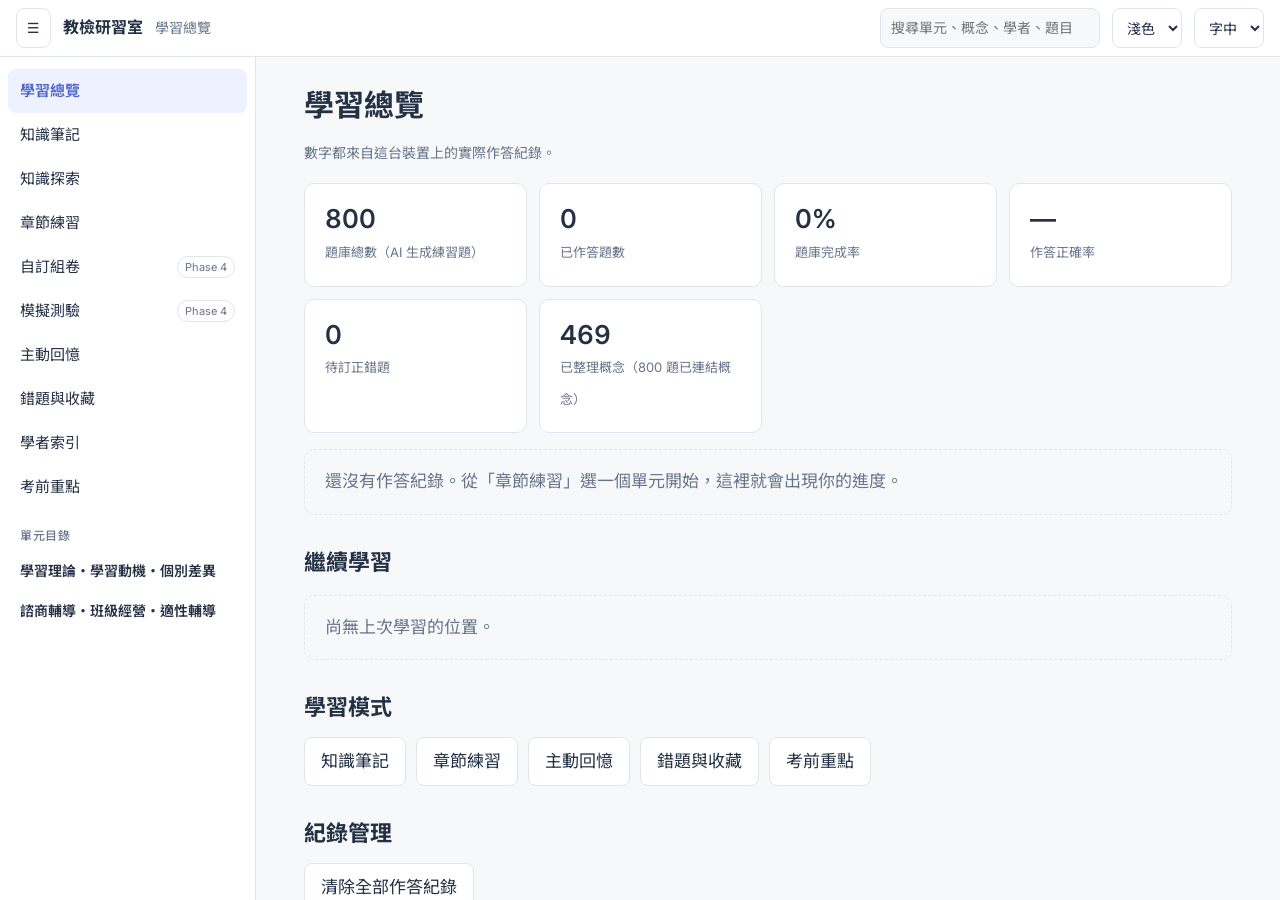
==== commit 43212ab5: "新版教檢研習室上線到首頁 - 新版移到根目錄（index.html、css/、js/、data/） - 舊版單頁網站保留在 old/index.html - next/ 改為轉址頁，保留原本的頁內位置" ====
--- a/index.html
+++ b/index.html
@@ -1,3273 +1,24 @@
 <!DOCTYPE html>
 <html lang="zh-Hant-TW"><head><meta charset="utf-8"><meta name="viewport" content="width=device-width, initial-scale=1">
-<title>教檢刷題筆記</title>
+<title>教檢研習室</title>
+<link rel="icon" href="data:image/svg+xml,%3Csvg xmlns=%27http://www.w3.org/2000/svg%27 viewBox=%270 0 32 32%27%3E%3Crect width=%2732%27 height=%2732%27 rx=%277%27 fill=%27%234F66C9%27/%3E%3Cpath d=%27M9 11h14M9 16h14M9 21h9%27 stroke=%27%23fff%27 stroke-width=%272.5%27 stroke-linecap=%27round%27/%3E%3C/svg%3E">
 <link rel="preconnect" href="https://fonts.googleapis.com"><link rel="preconnect" href="https://fonts.gstatic.com" crossorigin>
-<link href="https://fonts.googleapis.com/css2?family=Noto+Serif+TC:wght@500;700&family=Noto+Sans+TC:wght@400;500;700&display=swap" rel="stylesheet">
-<style>:root{ /* 版面：淡藍底上一張和紙直欄；海軍藍細浪線、圓角橢圓標籤、明體直排標題 */
-  --bg:#dde2f2; --paper:#f7f6f1; --ink:#34465a; --navy:#3d6a90; --navy-d:#2c5173; --line:#c9d4e0;
-  --marker:#fde68f; --pink:#f5cdd3; --green:#8fc063; --amber:#c9801a; --soft:#eef2f6;
-  --serif:"Noto Serif TC","Songti TC","PMingLiU",serif; --sans:"Noto Sans TC","PingFang TC","Microsoft JhengHei",sans-serif;
-  color-scheme:light;
-}
-*{box-sizing:border-box}
-html{scroll-behavior:smooth;scroll-padding-top:112px}
-body{margin:0;background:var(--bg);color:var(--ink);font-family:var(--sans);font-size:16px;line-height:1.8;letter-spacing:.02em}
-.paper{max-width:900px;margin:0 auto;padding:0 clamp(16px,5vw,64px) 48px;background-color:var(--paper);
-  background-image:repeating-linear-gradient(0deg,rgba(60,90,120,.035) 0 1px,transparent 1px 4px),repeating-linear-gradient(90deg,rgba(60,90,120,.02) 0 1px,transparent 1px 3px)}
-.waves{height:44px;background:url("data:image/svg+xml,%3Csvg xmlns='http://www.w3.org/2000/svg' width='160' height='44'%3E%3Cg fill='none' stroke='%233d6a90' stroke-width='2'%3E%3Cpath d='M0 6q20-6 40 0t40 0 40 0 40 0'/%3E%3Cpath d='M0 15q20-6 40 0t40 0 40 0 40 0'/%3E%3Cpath d='M0 24q20-6 40 0t40 0 40 0 40 0'/%3E%3Cpath d='M0 33q20-6 40 0t40 0 40 0 40 0'/%3E%3C/g%3E%3C/svg%3E") repeat-x}
-.w1{width:52%;margin-left:auto;margin-right:calc(-1*clamp(16px,5vw,64px))}
-.w2{width:55%;margin-left:calc(-1*clamp(16px,5vw,64px));margin-top:28px}
-.w3{width:48%;margin:40px calc(-1*clamp(16px,5vw,64px)) 0 auto}
-.hero{padding-top:40px;display:grid;grid-template-columns:auto 1fr;gap:24px 40px;align-items:center}
-.hero .waves,.hero .howto{grid-column:1/-1}
-h1{font-family:var(--serif);font-weight:700;color:var(--navy);font-size:clamp(34px,6vw,50px);line-height:1.25;letter-spacing:.12em;writing-mode:vertical-rl;margin:0;height:5.6em;display:flex;flex-direction:column;gap:.15em}
-.blanket{background:var(--pink);transform:skewX(-12deg);padding:22px 30px;display:flex;gap:28px;justify-content:space-around;border:2px solid var(--ink);border-radius:4px}
-.blanket p{transform:skewX(12deg);margin:0;text-align:center}
-.big{font-family:var(--serif);font-size:38px;font-weight:700;color:var(--navy-d);line-height:1.1}
-.big small{display:block;font-family:var(--sans);font-size:13px;font-weight:500;letter-spacing:.1em;margin-top:6px}
-.howto{font-size:15px;border-left:4px solid var(--navy);padding:4px 0 4px 16px}
-.howto p{margin:6px 0}
-section{padding-top:8px}
-h2{font-family:var(--serif);font-size:clamp(24px,4vw,30px);color:var(--navy);letter-spacing:.15em;margin:64px 0 12px;padding-bottom:26px;text-wrap:balance;
-  background:url("data:image/svg+xml,%3Csvg xmlns='http://www.w3.org/2000/svg' width='80' height='16'%3E%3Cg fill='none' stroke='%233d6a90' stroke-width='2'%3E%3Cpath d='M0 5q10-5 20 0t20 0 20 0 20 0'/%3E%3Cpath d='M0 12q10-5 20 0t20 0 20 0 20 0'/%3E%3C/g%3E%3C/svg%3E") left bottom/80px 16px repeat-x;background-size:80px 16px;background-clip:padding-box}
-h3{margin:44px 0 14px;text-wrap:balance}
-h3 span{display:inline-block;font-family:var(--serif);font-weight:500;font-size:20px;letter-spacing:.18em;color:#fff;background:var(--navy);padding:8px 26px;border-radius:999px;box-shadow:0 0 0 3px var(--paper),0 0 0 4.5px var(--navy)}
-h4.qsec{font-family:var(--serif);font-size:18px;color:var(--navy);letter-spacing:.12em;margin:30px 0 12px;display:flex;align-items:baseline;gap:12px;border-bottom:2px dashed var(--navy);padding-bottom:6px}
-h4.qsec small{font-family:var(--sans);font-size:13px;color:#6b7c8e;font-weight:400;letter-spacing:.05em}
-p{margin:10px 0}
-ul,ol{padding-left:1.4em;margin:10px 0}
-li{margin:5px 0}
-a{color:var(--navy-d)}
-mark{background:linear-gradient(transparent 55%,var(--marker) 55%);color:inherit;font-weight:700;padding:0 1px}
-.sup{display:inline-block;font-size:12px;font-weight:700;color:#fff;background:var(--green);border-radius:999px;padding:0 9px;margin:0 6px 0 2px;line-height:1.7;vertical-align:.08em;letter-spacing:.08em}
-.flag{display:inline-block;font-size:12px;font-weight:700;color:#fff;background:var(--amber);border-radius:999px;padding:0 8px;margin-left:6px;line-height:1.7}
-.tw{overflow-x:auto;margin:14px 0}
-table{border-collapse:collapse;width:100%;min-width:520px;font-size:14.5px;line-height:1.65;background:rgba(255,255,255,.55)}
-th,td{border:1px solid var(--line);padding:8px 10px;text-align:left;vertical-align:top}
-th{background:var(--navy);color:#fff;font-weight:500;letter-spacing:.08em;white-space:nowrap}
-tbody td:first-child{font-weight:700;color:var(--navy-d)}
-/* 題目 */
-.q{background:rgba(255,255,255,.7);border:1.5px solid var(--line);border-radius:18px;padding:16px 18px;margin:0 0 16px}
-.qh{display:flex;align-items:center;gap:10px;flex-wrap:wrap;margin-bottom:6px}
-.qn{font-family:var(--serif);font-weight:700;color:#fff;background:var(--navy);border-radius:999px;padding:0 14px;font-size:15px}
-.qt{color:#6b7c8e;font-size:13.5px;flex:1;min-width:8em}
-.rv,.reset{font:inherit;font-size:13.5px;color:var(--navy-d);background:none;border:1.5px solid var(--navy);border-radius:999px;padding:2px 14px;cursor:pointer}
-.rv:hover,.reset:hover{background:var(--soft)}
-.stem{margin:6px 0 10px}
-.opts{display:grid;gap:6px}
-.opt{font:inherit;color:inherit;text-align:left;display:flex;gap:10px;align-items:flex-start;background:#fff;border:1.5px solid var(--line);border-radius:12px;padding:7px 12px;cursor:pointer;line-height:1.6}
-.opt:hover{border-color:var(--navy)}
-.ol{flex:none;width:26px;height:26px;border-radius:50%;border:1.5px solid var(--navy);color:var(--navy);font-weight:700;font-size:13.5px;display:grid;place-items:center;margin-top:1px}
-.opt.picked{border-color:var(--navy);background:var(--soft)}
-.q.show .opt.correct,body.show-all .opt.correct{border-color:#3c8f5a;background:#e9f5e4}
-.q.show .opt.correct .ol,body.show-all .opt.correct .ol{background:#3c8f5a;border-color:#3c8f5a;color:#fff}
-.q.show .opt.picked:not(.correct){border-color:#c0564f;background:#fbeceb}
-.q.show .opt.picked:not(.correct) .ol{background:#c0564f;border-color:#c0564f;color:#fff}
-.ansbox{display:none;margin-top:12px}
-.q.show .ansbox,body.show-all .ansbox{display:block}
-.ans{background:var(--soft);border-radius:12px;padding:10px 14px;font-size:15px}
-.ab{font-weight:700;color:#2f7d4c;margin-right:10px}
-.tip{margin-top:10px;border-left:4px solid var(--amber);background:#fdf5e4;border-radius:0 12px 12px 0;padding:10px 14px;font-size:15px}
-.tiph{font-weight:700;color:#99600c;margin-bottom:2px}
-.b60{margin:26px 0 8px}
-.b60 h5{font-family:var(--serif);font-size:17px;color:var(--navy);letter-spacing:.12em;margin:0}
-.note{font-size:13.5px;color:#6b7c8e;margin:2px 0 8px}
-.rid{white-space:nowrap}
-.cover{font:inherit;color:inherit;text-align:left;width:100%;background:none;border:0;padding:0;cursor:pointer;border-radius:6px}
-.cover span{display:block;filter:blur(6px);opacity:.55;transition:filter .15s;user-select:none}
-.cover.open span,body.show-all .cover span{filter:none;opacity:1;user-select:auto}
-.t60{font-size:13px;margin-top:4px;font-weight:400}
-.t60 mark{font-weight:500}
-/* 上方工具列 */
-.bar{position:sticky;top:0;z-index:5;background:rgba(247,246,241,.96);border-bottom:2px solid var(--navy);backdrop-filter:blur(4px)}
-.barin{max-width:900px;margin:0 auto;padding:8px clamp(16px,5vw,64px);display:flex;flex-wrap:wrap;align-items:center;gap:8px 16px}
-.sw{display:flex;align-items:center;gap:10px;cursor:pointer;font-weight:700;color:var(--navy-d)}
-.sw input{position:absolute;opacity:0;width:1px;height:1px}
-.track{width:52px;height:28px;border-radius:999px;background:#b9c4d1;position:relative;transition:background .15s;flex:none}
-.knob{position:absolute;top:3px;left:3px;width:22px;height:22px;border-radius:50%;background:#fff;transition:transform .15s;box-shadow:0 1px 3px rgba(0,0,0,.25)}
-.sw input:checked+.track{background:var(--navy)}
-.sw input:checked+.track .knob{transform:translateX(24px)}
-.sw input:focus-visible+.track,button:focus-visible,a:focus-visible{outline:3px solid var(--amber);outline-offset:2px}
-.score{font-size:14px;font-variant-numeric:tabular-nums;color:var(--ink)}
-.nav{display:flex;gap:6px;overflow-x:auto;width:100%;padding-bottom:2px}
-.nav a{flex:none;font-size:13px;text-decoration:none;color:var(--navy-d);border:1px solid var(--navy);border-radius:999px;padding:0 11px;line-height:1.9;background:#fff}
-.nav a:hover{background:var(--navy);color:#fff}
-footer{text-align:center;font-size:12.5px;color:var(--navy-d);padding:28px 16px;letter-spacing:.12em}
-@media(max-width:560px){.hero{grid-template-columns:1fr}h1{height:4.6em}.blanket{gap:12px;padding:16px}.big{font-size:28px}body{font-size:15.5px}}
-@media(prefers-reduced-motion:reduce){html{scroll-behavior:auto}.knob,.track,.cover span{transition:none}}
-html,body{height:100%}
-body{display:flex;flex-direction:column;overflow:hidden}
-.bar{position:static;flex:none}
-.barin{max-width:1040px}
-#sel{font:inherit;font-size:14px;color:var(--navy-d);border:1.5px solid var(--navy);border-radius:999px;padding:3px 10px;background:#fff;max-width:13em}
-.sw{margin-left:auto}
-.paper{flex:1;min-height:0;width:100%;max-width:1040px;padding:0;display:flex;flex-direction:column}
-.page{flex:1;min-height:0;display:flex;flex-direction:column}
-.page[hidden]{display:none}
-.ph{flex:none;padding:14px clamp(16px,4vw,48px) 0;display:flex;flex-wrap:wrap;align-items:center;gap:6px 14px;border-bottom:2px dashed var(--navy);padding-bottom:10px}
-.grp{font-size:13px;color:#6b7c8e;letter-spacing:.1em;width:100%}
-.ph h2{margin:0;padding:6px 24px;background:var(--navy);color:#fff;font-size:20px;font-weight:500;border-radius:999px;box-shadow:0 0 0 3px var(--paper),0 0 0 4.5px var(--navy);letter-spacing:.15em}
-.pts{display:flex;gap:6px;margin-left:auto;flex-wrap:wrap}
-.pts[hidden]{display:none}
-.pt{font:inherit;font-size:14px;color:var(--navy-d);background:#fff;border:1.5px solid var(--navy);border-radius:999px;padding:3px 16px;cursor:pointer}
-.pt.on{background:var(--navy);color:#fff;font-weight:700}
-.pb{flex:1;min-height:0;display:flex;flex-direction:column}
-.pane{display:none;flex:1;min-height:0;overflow-y:auto;padding:10px clamp(16px,4vw,48px) 18px}
-.pane.on{display:block}
-.pane[data-pane="quiz"].on{display:flex;flex-direction:column;overflow:hidden;padding-bottom:10px}
-.qstage{flex:1;min-height:0;overflow-y:auto}
-.q{display:none;margin:4px 0}
-.q.cur{display:block}
-.qnav{flex:none;display:flex;align-items:center;gap:10px;padding-top:10px}
-.qp,.qx{font:inherit;font-size:14px;font-weight:700;color:#fff;background:var(--navy);border:0;border-radius:999px;padding:6px 18px;cursor:pointer;flex:none}
-.qp:disabled,.qx:disabled,#prev:disabled,#next:disabled{opacity:.35;cursor:default}
-.qcs{flex:1;display:flex;gap:5px;justify-content:center;flex-wrap:wrap}
-.qc{font:inherit;font-size:12.5px;width:28px;height:28px;border-radius:50%;border:1.5px solid var(--navy);background:#fff;color:var(--navy-d);cursor:pointer;padding:0}
-.qc.cur{box-shadow:0 0 0 3px var(--marker)}
-.qc.ok{background:#3c8f5a;border-color:#3c8f5a;color:#fff}
-.qc.ng{background:#c0564f;border-color:#c0564f;color:#fff}
-.home{overflow-y:auto;padding:22px clamp(16px,4vw,48px)}
-.hero{padding-top:0;gap:16px 36px}
-h1{font-size:clamp(28px,4.4vw,40px)}
-.blanket{margin:0 14px 14px}
-.home .waves{width:50%;margin:14px 0 6px;height:36px}
-.dir{display:grid;grid-template-columns:repeat(auto-fit,minmax(260px,1fr));gap:10px 28px}
-.dg h3{font-family:var(--serif);font-size:15.5px;color:var(--navy);letter-spacing:.1em;margin:6px 0 6px}
-.dl{display:flex;flex-wrap:wrap;gap:6px}
-.dl a{font-size:13.5px;text-decoration:none;color:var(--navy-d);background:#fff;border:1.5px solid var(--navy);border-radius:999px;padding:1px 13px}
-.dl a:hover{background:var(--navy);color:#fff}
-@media(max-width:560px){.sw{margin-left:0}.qp,.qx{padding:6px 12px}.ph h2{font-size:17px;padding:5px 16px}}
-.kgrid{display:grid;grid-template-columns:repeat(auto-fill,minmax(300px,1fr));gap:14px;align-items:start}
-.kc{background:rgba(255,255,255,.8);border:1.5px solid var(--line);border-radius:16px;padding:12px 16px 14px;font-size:15px;line-height:1.7}
-.kc h4{font-family:var(--serif);font-size:17px;color:var(--navy-d);margin:0 0 8px;padding-bottom:6px;border-bottom:2px solid var(--navy);letter-spacing:.06em;display:flex;flex-wrap:wrap;gap:6px;align-items:center}
-.kf{display:grid;grid-template-columns:1fr;gap:1px;padding:5px 0;border-bottom:1px dashed var(--line)}
-.kf:last-of-type{border-bottom:0}
-.kl{font-size:12.5px;font-weight:700;color:var(--navy);letter-spacing:.08em}
-.kj{margin-top:8px;background:linear-gradient(transparent 0,var(--marker) 0);border-radius:10px;padding:6px 12px;font-weight:700;color:#5b4300}
-.kj>span:first-child{display:inline-block;font-size:12px;background:#5b4300;color:#fff;border-radius:999px;padding:0 9px;margin-right:8px;font-weight:500;line-height:1.7}
-.kjonly{padding:10px 12px}.kjonly .kj{margin:0}
-.kc.hasneg{border-color:#c0564f}
-.neg{text-decoration:underline wavy #c0564f;text-underline-offset:4px;background:#fbeceb}
-.negb{display:inline-block;font-family:var(--sans);font-size:12px;font-weight:700;color:#fff;background:#c0564f;border-radius:999px;padding:0 9px;line-height:1.7;letter-spacing:.04em;margin-left:6px}
-.negq{color:#c0564f;font-weight:700;text-decoration:underline;text-decoration-thickness:2px;text-underline-offset:3px}
-.flow{display:flex;flex-wrap:wrap;gap:4px 2px;align-items:center}
-.flow span{background:var(--soft);border:1px solid var(--line);border-radius:8px;padding:0 8px}
-.flow i{font-style:normal;color:var(--navy);padding:0 2px}
-.nonote{color:#6b7c8e;font-size:15px}
-.ans p{margin:4px 0}.ans p:first-of-type{display:inline}
-.el{display:inline-block;font-size:12px;font-weight:700;color:#fff;background:var(--navy);border-radius:999px;padding:0 9px;margin-right:8px;line-height:1.7}
-.ekj .el{background:#5b4300}
-.dl a small{font-size:11px;opacity:.7;margin-left:5px}
-.qcs{max-height:66px;overflow-y:auto}
-h1{letter-spacing:.08em}
-.kline{margin:1px 0}
-.kli{list-style:none;margin:2px 0;padding:0;display:flex;flex-wrap:wrap;gap:5px}
-.kli li{margin:0;background:var(--soft);border:1px solid var(--line);border-radius:8px;padding:0 9px;font-size:14.5px}
-.ktag{display:inline-block;font-family:var(--sans);font-size:12px;font-weight:700;color:#fff;background:var(--green);border-radius:999px;padding:0 9px;line-height:1.7;letter-spacing:.06em}
-
-.sj{font-family:var(--serif);font-size:19px;color:#fff;background:var(--navy);display:inline-block;padding:4px 22px;border-radius:999px;margin:18px 0 6px;letter-spacing:.12em;background-image:none}
-.subj .dir{margin-bottom:6px}
-</style></head><body>
-<div class="bar"><div class="barin">
-<button type="button" id="prev" class="reset">‹ 上一頁</button>
-<select id="sel" aria-label="選擇主題"><option value="0">首頁</option><optgroup label="學習理論（一）行為主義與社會學習"><option value="1">古典制約（巴夫洛夫、華生）</option><option value="2">操作制約（桑代克、斯金納）</option><option value="3">行為改變技術</option><option value="4">班杜拉社會學習論（社會認知論）</option></optgroup><optgroup label="學習理論（二）認知發展與建構"><option value="5">皮亞傑認知發展論</option><option value="6">維高斯基社會文化論</option><option value="7">布魯納</option><option value="8">奧蘇貝爾</option></optgroup><optgroup label="學習理論（三）訊息處理、記憶、後設認知與問題解決"><option value="9">記憶系統</option><option value="10">記憶策略</option><option value="11">遺忘</option><option value="12">後設認知與學習策略</option><option value="13">問題解決與思考</option><option value="14">學習遷移</option></optgroup><optgroup label="學習動機"><option value="15">動機取向與需求</option><option value="16">期望 × 價值</option><option value="17">Deci &amp; Ryan 自我決定論（SDT）</option><option value="18">魏納歸因論</option><option value="19">成就目標 2×2</option><option value="20">科芬頓自我價值論</option><option value="21">教師期望與效能</option></optgroup><optgroup label="個別差異"><option value="22">智力理論</option><option value="23">智力測驗</option><option value="24">認知風格與學習風格</option><option value="25">適性教學</option></optgroup><optgroup label="總整理"><option value="26">綜合統整題</option><option value="27">易混淆考點速判表</option><option value="28">勘誤與需留意</option><option value="31">資料來源</option></optgroup><optgroup label="考前一頁口訣與題號索引"><option value="29">口訣</option><option value="30">題號索引</option></optgroup><optgroup label="總整理"><option value="32">三大單元判題關鍵</option><option value="62">十組易混淆對照</option><option value="63">考前十二句口訣</option></optgroup><optgroup label="諮商輔導"><option value="33">三級輔導與學生輔導法</option><option value="34">輔導專業倫理</option><option value="35">危機處理、自殺防治、性平與霸凌</option><option value="36">精神分析與發展理論</option><option value="37">阿德勒個體心理學</option><option value="38">個人中心與人本存在</option><option value="39">完形治療</option><option value="40">理情行為治療 REBT</option><option value="41">貝克認知治療 CBT</option><option value="42">行為治療</option><option value="43">現實治療與選擇理論</option><option value="44">焦點解決短期諮商 SFBT</option><option value="45">敘事治療</option><option value="46">家族治療</option><option value="47">諮商技巧、團體與測驗</option><option value="48">學派統整</option></optgroup><optgroup label="班級經營"><option value="49">班規與常規建立</option><option value="50">庫寧 Kounin：班級生態學</option><option value="51">德瑞克斯 Dreikurs：邏輯後果</option><option value="52">坎特 Canter：果斷紀律</option><option value="53">瓊斯 Jones：積極班級紀律</option><option value="54">葛拉瑟 Glasser：無輸教室</option><option value="55">親師溝通與高登 Gordon</option></optgroup><optgroup label="適性輔導"><option value="56">特教法規與融合教育</option><option value="57">個別化教育計畫 IEP</option><option value="58">通用設計學習 UDL</option><option value="59">行為功能評量與正向行為支持</option><option value="60">各類特殊需求學生</option><option value="61">生涯發展理論</option></optgroup></select>
-<button type="button" id="next" class="reset">下一頁 ›</button>
-<label class="sw" for="toggleAll"><input type="checkbox" id="toggleAll" role="switch"><span class="track"><span class="knob"></span></span><span class="swt">顯示答案</span></label>
-<span class="score" id="score">已作答 0 / 800</span>
-<button type="button" id="reset" class="reset">重新作答</button>
-</div></div>
-<main class="paper">
-<section class="page" id="page-0"><div class="pb home">
-<div class="hero"><h1><span>學習理論</span><span>輔導班經</span><span>適性輔導</span></h1>
-<div><div class="blanket"><p class="big">800<small>題完整題目</small></p><p class="big">63<small>個主題分頁</small></p><p class="big">2<small>大科目範圍</small></p></div>
-<div class="howto"><p><b>怎麼用</b>：一個主題一頁。每頁先看「概念整理」，再切到「題目」一題一題作答；答案預設藏起來，點選項就會對答案，上方開關可一次顯示或隱藏。</p>
-<p><b>標記</b>：<mark>黃色螢光</mark>是重點與口訣；<span class="ktag">補充</span> 是原資料沒有、另外補上的內容；<span class="neg">紅色底線</span>與 <span class="negb">≠ 易誤判</span> 是「不是、不等於」這類否定論述；<span class="negb">否定題</span> 是問「何者不屬於／錯誤」的題目。</p></div></div></div>
-<div class="waves"></div>
-<div class="subj"><h2 class="sj">學習理論・學習動機・個別差異</h2><div class="dir"><div class="dg"><h3>學習理論（一）行為主義與社會學習</h3><div class="dl"><a href="#page-1">古典制約（巴夫洛夫、華生）<small>5</small></a><a href="#page-2">操作制約（桑代克、斯金納）<small>9</small></a><a href="#page-3">行為改變技術<small>10</small></a><a href="#page-4">班杜拉社會學習論（社會認知論）<small>11</small></a></div></div><div class="dg"><h3>學習理論（二）認知發展與建構</h3><div class="dl"><a href="#page-5">皮亞傑認知發展論<small>10</small></a><a href="#page-6">維高斯基社會文化論<small>10</small></a><a href="#page-7">布魯納<small>3</small></a><a href="#page-8">奧蘇貝爾<small>8</small></a></div></div><div class="dg"><h3>學習理論（三）訊息處理、記憶、後設認知與問題解決</h3><div class="dl"><a href="#page-9">記憶系統<small>18</small></a><a href="#page-10">記憶策略<small>7</small></a><a href="#page-11">遺忘<small>5</small></a><a href="#page-12">後設認知與學習策略<small>12</small></a><a href="#page-13">問題解決與思考<small>9</small></a><a href="#page-14">學習遷移<small>1</small></a></div></div><div class="dg"><h3>學習動機</h3><div class="dl"><a href="#page-15">動機取向與需求<small>6</small></a><a href="#page-16">期望 × 價值<small>4</small></a><a href="#page-17">Deci &amp; Ryan 自我決定論（SDT）<small>11</small></a><a href="#page-18">魏納歸因論<small>11</small></a><a href="#page-19">成就目標 2×2<small>9</small></a><a href="#page-20">科芬頓自我價值論<small>10</small></a><a href="#page-21">教師期望與效能<small>1</small></a></div></div><div class="dg"><h3>個別差異</h3><div class="dl"><a href="#page-22">智力理論<small>11</small></a><a href="#page-23">智力測驗<small>5</small></a><a href="#page-24">認知風格與學習風格<small>6</small></a><a href="#page-25">適性教學<small>3</small></a></div></div><div class="dg"><h3>總整理</h3><div class="dl"><a href="#page-26">綜合統整題<small>5</small></a><a href="#page-27">易混淆考點速判表</a><a href="#page-28">勘誤與需留意</a><a href="#page-31">資料來源</a></div></div><div class="dg"><h3>考前一頁口訣與題號索引</h3><div class="dl"><a href="#page-29">口訣</a><a href="#page-30">題號索引</a></div></div></div></div><div class="subj"><h2 class="sj">諮商輔導・班級經營・適性輔導</h2><div class="dir"><div class="dg"><h3>總整理</h3><div class="dl"><a href="#page-32">三大單元判題關鍵</a><a href="#page-62">十組易混淆對照</a><a href="#page-63">考前十二句口訣</a></div></div><div class="dg"><h3>諮商輔導</h3><div class="dl"><a href="#page-33">三級輔導與學生輔導法<small>10</small></a><a href="#page-34">輔導專業倫理<small>12</small></a><a href="#page-35">危機處理、自殺防治、性平與霸凌<small>14</small></a><a href="#page-36">精神分析與發展理論<small>19</small></a><a href="#page-37">阿德勒個體心理學<small>20</small></a><a href="#page-38">個人中心與人本存在<small>10</small></a><a href="#page-39">完形治療<small>15</small></a><a href="#page-40">理情行為治療 REBT<small>8</small></a><a href="#page-41">貝克認知治療 CBT<small>12</small></a><a href="#page-42">行為治療<small>9</small></a><a href="#page-43">現實治療與選擇理論<small>14</small></a><a href="#page-44">焦點解決短期諮商 SFBT<small>13</small></a><a href="#page-45">敘事治療<small>8</small></a><a href="#page-46">家族治療<small>17</small></a><a href="#page-47">諮商技巧、團體與測驗<small>15</small></a><a href="#page-48">學派統整<small>4</small></a></div></div><div class="dg"><h3>班級經營</h3><div class="dl"><a href="#page-49">班規與常規建立<small>22</small></a><a href="#page-50">庫寧 Kounin：班級生態學<small>37</small></a><a href="#page-51">德瑞克斯 Dreikurs：邏輯後果<small>38</small></a><a href="#page-52">坎特 Canter：果斷紀律<small>22</small></a><a href="#page-53">瓊斯 Jones：積極班級紀律<small>22</small></a><a href="#page-54">葛拉瑟 Glasser：無輸教室<small>37</small></a><a href="#page-55">親師溝通與高登 Gordon<small>22</small></a></div></div><div class="dg"><h3>適性輔導</h3><div class="dl"><a href="#page-56">特教法規與融合教育<small>38</small></a><a href="#page-57">個別化教育計畫 IEP<small>38</small></a><a href="#page-58">通用設計學習 UDL<small>18</small></a><a href="#page-59">行為功能評量與正向行為支持<small>28</small></a><a href="#page-60">各類特殊需求學生<small>40</small></a><a href="#page-61">生涯發展理論<small>38</small></a></div></div></div></div></div></section>
-<section class="page" id="page-1" hidden><div class="ph"><span class="grp">學習理論（一）行為主義與社會學習</span><h2>古典制約（巴夫洛夫、華生）</h2><div class="pts"><button type="button" class="pt on" data-pane="concept">概念整理</button><button type="button" class="pt" data-pane="quiz">題目 5 題</button><button type="button" class="pt" data-pane="q60">60 題考點</button></div></div><div class="pb"><div class="pane on" data-pane="concept"><p>先判斷題目屬於哪一種制約：反應是「不自主的生理、情緒」（心跳、流口水、害怕）→ 古典制約；是「自主行為」且因為行為後的結果而變多變少 → 操作制約。<span class="sup">補充</span></p><div class="tw"><table>
-<thead>
-<tr>
-<th>概念</th>
-<th>一句話</th>
-<th>題目關鍵字</th>
-<th>題號</th>
-</tr>
-</thead>
-<tbody>
-<tr>
-<td>非制約刺激 UCS</td>
-<td>天生就會引起反應</td>
-<td>疼痛、被罵、食物</td>
-<td>Q5</td>
-</tr>
-<tr>
-<td>制約刺激 CS</td>
-<td>原本中性，與 UCS 配對後單獨出現就會引起反應</td>
-<td>宣布小考、老師走近、紅色封面</td>
-<td>Q5、60題 R3-3、R5-2</td>
-</tr>
-<tr>
-<td>UCR／CR</td>
-<td>對 UCS 的天生反應／對 CS 的學得反應</td>
-<td>通常是同一種反應，差在由誰引起</td>
-<td>Q5</td>
-</tr>
-<tr>
-<td>刺激類化</td>
-<td>相似刺激也反應</td>
-<td>怕黑狗 → 連白狗、玩具狗都怕</td>
-<td>Q21</td>
-</tr>
-<tr>
-<td>刺激辨別</td>
-<td>只對特定刺激反應</td>
-<td>上、下課鐘聲分得清</td>
-<td>Q22</td>
-</tr>
-<tr>
-<td>消弱</td>
-<td>CS 一直單獨出現、不配 UCS → 反應消失</td>
-<td>鈴聲不再配食物</td>
-<td>Q23</td>
-</tr>
-<tr>
-<td>自發恢復</td>
-<td>消弱後隔一段時間又出現 → 消弱是「抑制」不是抹除</td>
-<td>隔三天又流口水</td>
-<td>Q23</td>
-</tr>
-<tr>
-<td>高級制約</td>
-<td>用已建立的 CS 當作 UCS，去配新的中性刺激</td>
-<td>鈴聲 → 紅光</td>
-<td>Q24</td>
-</tr>
-</tbody>
-</table></div>
-<ul>
-<li><span class="sup">補充</span><mark>華生「小艾伯特實驗」</mark>：白老鼠配巨響 → 怕白老鼠，並類化到白兔、毛皮。證明「情緒可以被制約學得」。</li>
-<li><span class="sup">補充</span><mark>配對時序</mark>：CS 先出現、UCS 緊接著出現（延宕制約）效果最好；UCS 先於 CS（逆向制約）幾乎學不會。</li>
-</ul></div><div class="pane" data-pane="quiz"><div class="qstage"><article class="q" id="q5"><div class="qh"><span class="qn">Q5</span><span class="qt">古典制約・制約刺激判定</span><button type="button" class="rv" aria-expanded="false">看答案</button></div>
-<p class="stem">小芸國中時曾多次因數學考差而在全班面前遭教師嚴厲責備與罰站，導致她當時極度恐懼焦慮。現在升上高中，只要新數學老師在課堂上「宣布下週要進行隨堂小考」，即使新老師從未罵過人，小芸立刻感到心跳加速、腸胃抽筋。在上述歷程中，「宣布下週要進行隨堂小考」最符合何種概念？</p><div class="opts"><button type="button" class="opt" data-k="A"><span class="ol">A</span><span>非制約刺激</span></button><button type="button" class="opt correct" data-k="B"><span class="ol">B</span><span>制約刺激</span></button><button type="button" class="opt" data-k="C"><span class="ol">C</span><span>非制約反應</span></button><button type="button" class="opt" data-k="D"><span class="ol">D</span><span>制約反應</span></button></div>
-<div class="ansbox"><div class="ans"><span class="ab">正解 (B)</span>過去教師嚴厲責罵是自然引發恐懼的「非制約刺激 (UCS)」；而「宣布小考」原本是中性刺激，但與被罵恐懼經驗多次配對後，現在單獨出現就能引發焦慮生理反應，因此已轉變為「制約刺激 (CS)」。</div><div class="tip"><div class="tiph">易錯提醒｜古典制約要素 —— 非制約刺激 (UCS) vs. 制約刺激 (CS)</div>非制約刺激 (UCS) 是「天生/本能」就會引起生理反應的刺激（如疼痛、挨罵的恐懼）；制約刺激 (CS) 原本是「中性線索」，因為反覆跟 UCS 配對連結，後來「單獨出現」就能引發情緒反應（如聽到宣布小考）。口訣：<mark>天生會怕是 UCS，後來一看到就怕是 CS！</mark></div></div></article><article class="q" id="q21"><div class="qh"><span class="qn">Q21</span><span class="qt">古典制約・刺激類化</span><button type="button" class="rv" aria-expanded="false">看答案</button></div>
-<p class="stem">小明小時候曾在鄉下被鄰居飼養的一隻大黑狗追咬，自此之後，他不僅極度害怕黑狗，只要看到白狗、黃狗，甚至毛茸茸的波斯貓或毛絨玩具狗，都會引起強烈的恐懼與逃跑反應。這種對與制約刺激相似的其他刺激也產生制約反應的現象稱為？</p><div class="opts"><button type="button" class="opt correct" data-k="A"><span class="ol">A</span><span>刺激類化</span></button><button type="button" class="opt" data-k="B"><span class="ol">B</span><span>刺激辨別</span></button><button type="button" class="opt" data-k="C"><span class="ol">C</span><span>自發恢復</span></button><button type="button" class="opt" data-k="D"><span class="ol">D</span><span>高級制約</span></button></div>
-<div class="ansbox"><div class="ans"><span class="ab">正解 (A)</span>刺激類化：個體對與原先制約刺激（黑狗）外觀相似、性質相近的其他刺激（白狗、黃狗、絨毛玩具），也會引發相同或相似的制約反應（恐懼逃跑）。口訣：<mark>相像也反應＝類化。</mark></div></div></article><article class="q" id="q22"><div class="qh"><span class="qn">Q22</span><span class="qt">古典制約・刺激辨別</span><button type="button" class="rv" aria-expanded="false">看答案</button></div>
-<p class="stem">學校為了維護校園秩序，規定上課鐘聲為「三短一長」，下課鐘聲為「兩長一短」。開學兩週後，一年級新生一聽到「兩長一短」便開心地衝出教室，聽到「三短一長」則能迅速回座安靜準備上課，不再混淆。學生展現了古典制約中的何種歷程？</p><div class="opts"><button type="button" class="opt" data-k="A"><span class="ol">A</span><span>刺激類化</span></button><button type="button" class="opt correct" data-k="B"><span class="ol">B</span><span>刺激辨別</span></button><button type="button" class="opt" data-k="C"><span class="ol">C</span><span>潛在消弱</span></button><button type="button" class="opt" data-k="D"><span class="ol">D</span><span>感覺適應</span></button></div>
-<div class="ansbox"><div class="ans"><span class="ab">正解 (B)</span>刺激辨別：個體能敏銳區分兩種相似但不同的刺激，僅對其中具有特定增強或意義的刺激做出反應，對另一刺激不做出反應。口訣：<mark>只有特定才反應＝辨別。</mark></div></div></article><article class="q" id="q23"><div class="qh"><span class="qn">Q23</span><span class="qt">古典制約・自發恢復</span><button type="button" class="rv" aria-expanded="false">看答案</button></div>
-<p class="stem">某心理學實驗中，狗學會聽到鈴聲流口水後，研究者連續單獨呈現鈴聲而不給食物，經過數十次試驗後狗終於不再流口水（消弱完成）。然而隔了三天再度將狗帶進實驗室，第一聲鈴聲響起時，狗竟然又出現了流口水的反應（雖然量較少）。此現象稱為？</p><div class="opts"><button type="button" class="opt correct" data-k="A"><span class="ol">A</span><span>自發恢復</span></button><button type="button" class="opt" data-k="B"><span class="ol">B</span><span>倒溯抑制</span></button><button type="button" class="opt" data-k="C"><span class="ol">C</span><span>嫌惡制約</span></button><button type="button" class="opt" data-k="D"><span class="ol">D</span><span>習慣化</span></button></div>
-<div class="ansbox"><div class="ans"><span class="ab">正解 (A)</span>自發恢復：制約反應經過消弱完全消失後，經過一段休息或時間間隔，未再配對非制約刺激的情況下，該制約反應再次短暫出現的現象。這證明消弱是「抑制」而非記憶的徹底抹除。</div></div></article><article class="q" id="q24"><div class="qh"><span class="qn">Q24</span><span class="qt">古典制約・高等制約</span><button type="button" class="rv" aria-expanded="false">看答案</button></div>
-<p class="stem">巴夫洛夫先訓練狗建立「鈴聲（CS1） → 食物（UCS） → 流口水」的制約；待穩固後，再將「紅光（中性刺激）」與「鈴聲（CS1）」反覆配對呈現，過程中從未出現食物。最後發現單獨呈現紅光也能引發流口水。此現象稱為？</p><div class="opts"><button type="button" class="opt correct" data-k="A"><span class="ol">A</span><span>高級／高等制約</span></button><button type="button" class="opt" data-k="B"><span class="ol">B</span><span>刺激類化</span></button><button type="button" class="opt" data-k="C"><span class="ol">C</span><span>操作塑造</span></button><button type="button" class="opt" data-k="D"><span class="ol">D</span><span>負增強</span></button></div>
-<div class="ansbox"><div class="ans"><span class="ab">正解 (A)</span>高等制約（二級制約）：以一個已經建立完成的制約刺激（鈴聲 CS1）充當強化刺激，與另一個新的中性刺激（紅光）配對，使新刺激也能引發制約反應。</div></div></article></div><div class="qnav"><button type="button" class="qp">‹ 上一題</button><div class="qcs"><button type="button" class="qc" data-i="0">1</button><button type="button" class="qc" data-i="1">2</button><button type="button" class="qc" data-i="2">3</button><button type="button" class="qc" data-i="3">4</button><button type="button" class="qc" data-i="4">5</button></div><button type="button" class="qx">下一題 ›</button></div></div><div class="pane" data-pane="q60"><div class="b60"><h5>60 題對應考點</h5><p class="note">60 題原始資料只有情境與考點，沒有選項。先自己說出考點，再點一下格子對答案。</p><div class="tw"><table class="t60t"><thead><tr><th>題號</th><th>情境</th><th>考點（點一下顯示）</th></tr></thead><tbody><tr><td class="rid">R1-5<span class="flag">易錯</span></td><td>曾看到考卷就胃痛，後來只要宣布小考就緊張；「宣布小考」屬於？</td><td><button type="button" class="cover"><span>古典制約：制約刺激（CS）<div class="t60"><mark>天生會怕的是 UCS，後來一看到就怕的是 CS。</mark></div></span></button></td></tr><tr><td class="rid">R3-3</td><td>答錯被笑，後來只要教師走近座位就心跳加快、手心冒汗</td><td><button type="button" class="cover"><span>古典制約：制約刺激（CS）</span></button></td></tr><tr><td class="rid">R5-2</td><td>看到紅色封面故事書就興奮坐好（曾多次和好玩的繪本活動配對）</td><td><button type="button" class="cover"><span>古典制約：制約刺激（CS）</span></button></td></tr><tr><td class="rid">R5-7</td><td>跑步跌倒被笑，後來聽到「等一下測跑步」就手心冒汗</td><td><button type="button" class="cover"><span>古典制約：制約刺激（CS）</span></button></td></tr></tbody></table></div></div></div></div></section><section class="page" id="page-2" hidden><div class="ph"><span class="grp">學習理論（一）行為主義與社會學習</span><h2>操作制約（桑代克、斯金納）</h2><div class="pts"><button type="button" class="pt on" data-pane="concept">概念整理</button><button type="button" class="pt" data-pane="quiz">題目 9 題</button><button type="button" class="pt" data-pane="q60">60 題考點</button></div></div><div class="pb"><div class="pane on" data-pane="concept"><p>增強與懲罰四格：「正負」看加還是拿，「增懲」看行為變多還是變少。</p>
-<div class="tw"><table>
-<thead>
-<tr>
-<th></th>
-<th>給予刺激（正）</th>
-<th>拿走刺激（負）</th>
-</tr>
-</thead>
-<tbody>
-<tr>
-<td><mark>行為變多（增強）</mark></td>
-<td>正增強：給喜歡的（Q1）</td>
-<td>負增強：拿走討厭的（Q2）</td>
-</tr>
-<tr>
-<td><mark>行為變少（懲罰）</mark></td>
-<td>正懲罰：給討厭的（Q15）</td>
-<td>負懲罰：拿走喜歡的，如隔離、代價法（Q16）</td>
-</tr>
-</tbody>
-</table></div>
-<div class="tw"><table>
-<thead>
-<tr>
-<th>增強時制</th>
-<th>依據</th>
-<th>例子</th>
-<th>反應型態</th>
-<th>題號</th>
-</tr>
-</thead>
-<tbody>
-<tr>
-<td>固定比率 FR</td>
-<td>固定次數</td>
-<td>集滿 10 點換獎</td>
-<td>反應快，拿到增強後短暫停頓<span class="sup">補充</span></td>
-<td>—</td>
-</tr>
-<tr>
-<td>變動比率 VR</td>
-<td>不定次數</td>
-<td>刮刮樂、拉霸</td>
-<td>反應率最高、最抗消弱</td>
-<td>Q14</td>
-</tr>
-<tr>
-<td>固定時距 FI</td>
-<td>固定時間</td>
-<td>每週五小考</td>
-<td>時間快到才衝刺（扇形曲線、考前抱佛腳）<span class="sup">補充</span></td>
-<td>Q14 請益</td>
-</tr>
-<tr>
-<td>變動時距 VI</td>
-<td>不定時間</td>
-<td>不定期抽考</td>
-<td>穩定、平緩</td>
-<td>Q13</td>
-</tr>
-</tbody>
-</table></div>
-<p>其他：普氏原則／祖母法則（先做不喜歡的、再做喜歡的，Q11）、原級 vs 次級增強物（食物 vs 貼紙、分數，Q12）、消弱突增（剛停止增強時問題行為暫時更劇烈，Q17）。</p>
-<ul>
-<li><span class="sup">補充</span><mark>桑代克三大定律（迷籠貓、嘗試錯誤學習）</mark>：效果律（帶來滿足的反應會被保留）、練習律（練習使聯結變強）、準備律（準備好時去做才會滿足）。</li>
-<li><span class="sup">補充</span>連續增強（每次都給）建立新行為最快，但最容易消弱；間歇增強適合維持已學會的行為。</li>
-<li><span class="sup">補充</span><mark>負增強不是懲罰</mark>：負增強讓行為變多。題目出現「免寫、解除、不用再…」而且行為增加 → 負增強。</li>
-<li><span class="sup">補充</span>懲罰只會壓抑行為、不會教新行為；使用時要立即、一致，並同時增強替代的好行為。</li>
-</ul></div><div class="pane" data-pane="quiz"><div class="qstage"><article class="q" id="q1"><div class="qh"><span class="qn">Q1</span><span class="qt">操作制約・正增強</span><button type="button" class="rv" aria-expanded="false">看答案</button></div>
-<p class="stem">小華在每次完成訂正作業後，教師便允許他到班級圖書角的舒適沙發區自由閱讀 15 分鐘。之後，小華主動完成訂正作業的頻率明顯提高。依操作制約（Operant Conditioning）觀點，教師的作法最符合下列何者？</p><div class="opts"><button type="button" class="opt correct" data-k="A"><span class="ol">A</span><span>正增強</span></button><button type="button" class="opt" data-k="B"><span class="ol">B</span><span>負增強</span></button><button type="button" class="opt" data-k="C"><span class="ol">C</span><span>正懲罰</span></button><button type="button" class="opt" data-k="D"><span class="ol">D</span><span>消弱</span></button></div>
-<div class="ansbox"><div class="ans"><span class="ab">正解 (A)</span>行為發生後「給予個體喜愛的愉快刺激」（閱讀角沙發），使該良好目標行為（主動完成訂正）在未來出現的頻率「增加」，符合正增強定義。口訣：<mark>給喜歡的、行為變多＝正增強。</mark></div></div></article><article class="q" id="q2"><div class="qh"><span class="qn">Q2</span><span class="qt">操作制約・負增強</span><button type="button" class="rv" aria-expanded="false">看答案</button></div>
-<p class="stem">小明原本常在上課時任意插話。教師和他約定：若能在一節課中先舉手、等待教師點名後再發言，當天就可以免寫原本最不喜歡的額外訂正作業。幾週後，小明先舉手再發言的行為明顯增加。依操作制約觀點，教師的作法最符合下列何者？</p><div class="opts"><button type="button" class="opt" data-k="A"><span class="ol">A</span><span>正增強</span></button><button type="button" class="opt correct" data-k="B"><span class="ol">B</span><span>負增強</span></button><button type="button" class="opt" data-k="C"><span class="ol">C</span><span>正懲罰</span></button><button type="button" class="opt" data-k="D"><span class="ol">D</span><span>負懲罰</span></button></div>
-<div class="ansbox"><div class="ans"><span class="ab">正解 (B)</span>當目標適當行為（先舉手再發言）出現時，「移除個體嫌惡的負面刺激」（免寫不喜歡的額外訂正），使得目標行為「增加」，稱為負增強。口訣：<mark>拿走討厭的、行為變多＝負增強。</mark></div></div></article><article class="q" id="q11"><div class="qh"><span class="qn">Q11</span><span class="qt">操作制約・普氏原則</span><button type="button" class="rv" aria-expanded="false">看答案</button></div>
-<p class="stem">媽媽對喜歡打電動但不愛寫數學作業的小豪說：「只要你先把今天學校發的 10 題數學計算題全部算完並訂正正確，你就可以玩 30 分鐘的 Switch。」依斯金納與普墨克（David Premack）的研究，媽媽運用了何種原則？</p><div class="opts"><button type="button" class="opt correct" data-k="A"><span class="ol">A</span><span>普氏原則（祖母法則）</span></button><button type="button" class="opt" data-k="B"><span class="ol">B</span><span>負懲罰</span></button><button type="button" class="opt" data-k="C"><span class="ol">C</span><span>刺激類化</span></button><button type="button" class="opt" data-k="D"><span class="ol">D</span><span>感覺記憶衰退</span></button></div>
-<div class="ansbox"><div class="ans"><span class="ab">正解 (A)</span>普氏原則（祖母法則）：以個體出現頻率較高、較喜愛的活動（打電動），作為完成出現頻率較低、較不喜愛的活動（算數學）之增強物。口訣：<mark>先做不喜歡的，再獎勵喜歡的。</mark></div></div></article><article class="q" id="q12"><div class="qh"><span class="qn">Q12</span><span class="qt">操作制約・增強物屬性</span><button type="button" class="rv" aria-expanded="false">看答案</button></div>
-<p class="stem">幼兒園老師給在午休時安靜入睡的幼兒貼上一顆「金色星星貼紙」，並約定集滿 10 顆星星可以在週五兌換一盒彩色蠟筆。在此情境中，「金色星星貼紙」在操作制約理論中屬於何種增強物？</p><div class="opts"><button type="button" class="opt" data-k="A"><span class="ol">A</span><span>原級增強物</span></button><button type="button" class="opt correct" data-k="B"><span class="ol">B</span><span>次級／制約增強物</span></button><button type="button" class="opt" data-k="C"><span class="ol">C</span><span>負增強物</span></button><button type="button" class="opt" data-k="D"><span class="ol">D</span><span>自然增強物</span></button></div>
-<div class="ansbox"><div class="ans"><span class="ab">正解 (B)</span>原級增強物滿足個體天生生理需求（如食物、水、溫暖）；次級增強物（制約增強物）本身不具生理滿足力，是透過與原級增強物配對連結或代表可兌換權力而獲得增強價值（如金錢、分數、代幣、貼紙）。</div></div></article><article class="q" id="q13"><div class="qh"><span class="qn">Q13</span><span class="qt">操作制約・增強時制比較</span><button type="button" class="rv" aria-expanded="false">看答案</button></div>
-<p class="stem">某位國中英文老師為了維持全班學生每天認真預習單字的良好習慣，採取「每週不定哪一天抽籤舉行隨堂單字抽測」的方式。學生因為不知道哪一天會考，每天都維持高度警覺與平穩的複習量。老師採用的是下列何種增強時制？</p><div class="opts"><button type="button" class="opt" data-k="A"><span class="ol">A</span><span>固定時距時制</span></button><button type="button" class="opt correct" data-k="B"><span class="ol">B</span><span>變動時距時制</span></button><button type="button" class="opt" data-k="C"><span class="ol">C</span><span>固定比率時制</span></button><button type="button" class="opt" data-k="D"><span class="ol">D</span><span>變動比率時制</span></button></div>
-<div class="ansbox"><div class="ans"><span class="ab">正解 (B)</span>時距（Interval）看的是「時間」，比率（Ratio）看的是「行為次數」。老師是不定期（時間變動、無法預測）進行抽測，屬於變動時距（VI）。VI 的特徵是產生穩定、平緩且持續不輟的反應率。</div></div></article><article class="q" id="q14"><div class="qh"><span class="qn">Q14</span><span class="qt">操作制約・消弱抗拒力</span><button type="button" class="rv" aria-expanded="false">看答案</button></div>
-<p class="stem">夜市的打彈珠台、吃角子老虎賭博機台，之所以能讓人不斷掏錢投入、廢寢忘食且極度難以戒除，依操作制約原理，主要是因為這些機台採用了何種增強時制，具備最高的「抗消弱力（Resistance to Extinction）」？</p><div class="opts"><button type="button" class="opt" data-k="A"><span class="ol">A</span><span>連續增強</span></button><button type="button" class="opt" data-k="B"><span class="ol">B</span><span>固定比率時制</span></button><button type="button" class="opt correct" data-k="C"><span class="ol">C</span><span>變動比率時制</span></button><button type="button" class="opt" data-k="D"><span class="ol">D</span><span>固定時距時制</span></button></div>
-<div class="ansbox"><div class="ans"><span class="ab">正解 (C)</span>變動比率時制（VR）：獲得增強所需的反應次數是變動且不可預測的（可能按第 3 次中獎，下次要按第 28次才中）。在所有時制中，VR 產生的反應率最高，且停止增強後的「消弱抗拒力」最強！</div><div class="tip"><div class="tiph">易錯提醒｜增強時制判斷 —— 變動比率 (VR) vs. 固定時距 (FI)</div>問自己兩個問題：1. 是看「做幾次（行為次數）」還是看「等多久（時間歷程）」？看次數是比率 (Ratio)，看時間是時距(Interval)！2. 規則是「固定的」還是「隨機不可預測的」？固定是 Fixed，隨機是 Variable。所以刮刮樂＝買不確定幾張會中＝變動比率 (VR)，抗消弱力最強！每週五小考＝時間固定＝固定時距 (FI)。</div></div></article><article class="q" id="q15"><div class="qh"><span class="qn">Q15</span><span class="qt">操作制約・正懲罰與負懲罰辨析</span><button type="button" class="rv" aria-expanded="false">看答案</button></div>
-<p class="stem">小強在走廊上奔跑衝撞同學，生教組長發現後，命令他「放學後留校打掃全校落葉一小時」。依操作制約觀點，生教組長的處置屬於何者？</p><div class="opts"><button type="button" class="opt" data-k="A"><span class="ol">A</span><span>正增強</span></button><button type="button" class="opt" data-k="B"><span class="ol">B</span><span>負增強</span></button><button type="button" class="opt correct" data-k="C"><span class="ol">C</span><span>正懲罰</span></button><button type="button" class="opt" data-k="D"><span class="ol">D</span><span>負懲罰</span></button></div>
-<div class="ansbox"><div class="ans"><span class="ab">正解 (C)</span>當目標不當行為（走廊奔跑）發生時，「施加嫌惡刺激」（罰掃落葉一小時），使該不良行為在未來發生的頻率「降低」，稱為正懲罰（又稱呈現型懲罰）。口訣：<mark>給討厭的、行為變少＝正懲罰。</mark></div></div></article><article class="q" id="q16"><div class="qh"><span class="qn">Q16</span><span class="qt">操作制約・負懲罰（隔離/代價）</span><button type="button" class="rv" aria-expanded="false">看答案</button></div>
-<p class="stem">國小三年級的小明在上電腦課時故意切換螢幕玩小遊戲。資訊老師立刻取消他本週最期待的下課借閱平板特權，並暫停他操作電腦 10 分鐘。老師的處置屬於操作制約中的？</p><div class="opts"><button type="button" class="opt" data-k="A"><span class="ol">A</span><span>正懲罰</span></button><button type="button" class="opt correct" data-k="B"><span class="ol">B</span><span>負懲罰（移除型懲罰）</span></button><button type="button" class="opt" data-k="C"><span class="ol">C</span><span>消弱</span></button><button type="button" class="opt" data-k="D"><span class="ol">D</span><span>負增強</span></button></div>
-<div class="ansbox"><div class="ans"><span class="ab">正解 (B)</span>當不良行為發生時，「剝奪或移除個體喜愛的愉快刺激/權利」（取消借平板特權、暫停操作電腦），使該不良行為在未來出現機率降低，稱為負懲罰（如代價法 Response Cost、隔離法 Time-out）。</div></div></article><article class="q" id="q17"><div class="qh"><span class="qn">Q17</span><span class="qt">操作制約・消弱突增</span><button type="button" class="rv" aria-expanded="false">看答案</button></div>
-<p class="stem">幼兒園小班的小寶平常用大哭大鬧的方式來要求老師給糖果。新老師決定採取「消弱（Extinction）」策略，當小寶哭鬧要糖果時，完全不予理會且不給任何關注。在剛實施消弱策略的前兩天，小寶不僅哭得更大聲，甚至開始在地上打滾、尖叫踢桌子。這種現象稱為？</p><div class="opts"><button type="button" class="opt" data-k="A"><span class="ol">A</span><span>自發恢復</span></button><button type="button" class="opt correct" data-k="B"><span class="ol">B</span><span>消弱突增</span></button><button type="button" class="opt" data-k="C"><span class="ol">C</span><span>刺激類化</span></button><button type="button" class="opt" data-k="D"><span class="ol">D</span><span>潛在學習</span></button></div>
-<div class="ansbox"><div class="ans"><span class="ab">正解 (B)</span>消弱突增（消弱爆發）：在剛切斷原本維持不良行為的增強物時，個體為了再次獲取增強，短期內不良行為的強度、頻率或劇烈程度會「短暫激增」。此時教師必須堅持原則不可妥協，否則會反而增強了更劇烈的哭鬧。</div></div></article></div><div class="qnav"><button type="button" class="qp">‹ 上一題</button><div class="qcs"><button type="button" class="qc" data-i="0">1</button><button type="button" class="qc" data-i="1">2</button><button type="button" class="qc" data-i="2">3</button><button type="button" class="qc" data-i="3">4</button><button type="button" class="qc" data-i="4">5</button><button type="button" class="qc" data-i="5">6</button><button type="button" class="qc" data-i="6">7</button><button type="button" class="qc" data-i="7">8</button><button type="button" class="qc" data-i="8">9</button></div><button type="button" class="qx">下一題 ›</button></div></div><div class="pane" data-pane="q60"><div class="b60"><h5>60 題對應考點</h5><p class="note">60 題原始資料只有情境與考點，沒有選項。先自己說出考點，再點一下格子對答案。</p><div class="tw"><table class="t60t"><thead><tr><th>題號</th><th>情境</th><th>考點（點一下顯示）</th></tr></thead><tbody><tr><td class="rid">R1-1</td><td>完成訂正作業後，獲准到圖書角舒適沙發區自由閱讀 15 分鐘</td><td><button type="button" class="cover"><span>正增強</span></button></td></tr><tr><td class="rid">R1-2</td><td>上課先舉手、等點名再發言，當天可免寫最不喜歡的額外訂正</td><td><button type="button" class="cover"><span>負增強</span></button></td></tr><tr><td class="rid">R3-1</td><td>偷玩平板被教師暫停使用 15 分鐘，違規行為因而減少</td><td><button type="button" class="cover"><span>負懲罰</span></button></td></tr><tr><td class="rid">R3-2</td><td>彈琴節奏正確立即獲得母親稱讚，主動練習的頻率增加</td><td><button type="button" class="cover"><span>正增強</span></button></td></tr><tr><td class="rid">R5-1</td><td>完成 20 分鐘數學作業後，就可以看 10 分鐘喜歡的科學影片</td><td><button type="button" class="cover"><span>普氏原則（祖母法則）</span></button></td></tr></tbody></table></div></div></div></div></section><section class="page" id="page-3" hidden><div class="ph"><span class="grp">學習理論（一）行為主義與社會學習</span><h2>行為改變技術</h2><div class="pts"><button type="button" class="pt on" data-pane="concept">概念整理</button><button type="button" class="pt" data-pane="quiz">題目 10 題</button><button type="button" class="pt" data-pane="q60">60 題考點</button></div></div><div class="pb"><div class="pane on" data-pane="concept"><div class="tw"><table>
-<thead>
-<tr>
-<th>技術</th>
-<th>原理</th>
-<th>關鍵字</th>
-<th>題號</th>
-</tr>
-</thead>
-<tbody>
-<tr>
-<td>塑造（連續漸進法）</td>
-<td>操作制約</td>
-<td>新行為拆小步驟，每接近一步就增強</td>
-<td>Q6、60題 R4-6</td>
-</tr>
-<tr>
-<td>代幣制</td>
-<td>操作制約（次級增強）</td>
-<td>點數、貼紙之後兌換</td>
-<td>Q19</td>
-</tr>
-<tr>
-<td>反應代價法</td>
-<td>負懲罰</td>
-<td>扣分、沒收</td>
-<td>Q20</td>
-</tr>
-<tr>
-<td>暫停／隔離法</td>
-<td>負懲罰</td>
-<td>冷靜椅、離開有增強的環境</td>
-<td>Q30</td>
-</tr>
-<tr>
-<td>過度矯正法</td>
-<td>懲罰</td>
-<td>恢復原狀＋超額正向練習</td>
-<td>Q29</td>
-</tr>
-<tr>
-<td>飽和法</td>
-<td>操作制約</td>
-<td>過量到失去吸引力（見勘誤）</td>
-<td>Q28</td>
-</tr>
-<tr>
-<td>區別性增強 DRI</td>
-<td>操作制約</td>
-<td>增強「不能同時做」的好行為</td>
-<td>Q18</td>
-</tr>
-<tr>
-<td>系統減敏感法（沃爾普）</td>
-<td>古典制約（交互抑制）</td>
-<td>放鬆訓練＋焦慮階層，由弱到強</td>
-<td>Q25、60題 R2-10</td>
-</tr>
-<tr>
-<td>洪水法（滿灌法）</td>
-<td>古典制約</td>
-<td>直接面對最強恐懼、不准逃</td>
-<td>Q26</td>
-</tr>
-<tr>
-<td>嫌惡治療</td>
-<td>古典制約</td>
-<td>不良刺激配噁心、痛苦</td>
-<td>Q27</td>
-</tr>
-</tbody>
-</table></div>
-<ul>
-<li><span class="sup">補充</span>區別性增強有四種（題庫只考 DRI，60 題考 DRA）：</li>
-<li><mark>DRO</mark>：增強「沒有出現」問題行為的時段（例：10 分鐘沒打人就給獎）。</li>
-<li><mark>DRA</mark>：增強替代行為（例：舉手發言取代插嘴，60題 R6-1）。</li>
-<li><mark>DRI</mark>：增強與問題行為無法同時發生的行為（例：坐在位子上 vs 離座）。</li>
-<li><mark>DRL</mark>：增強「頻率降低」（例：一節課發問 3 次以內就給獎）。</li>
-<li><span class="sup">補充</span>處理「情緒」（害怕、焦慮、成癮的渴望）的是古典制約技術；處理「行為頻率」的是操作制約技術。</li>
-<li><span class="sup">補充</span><mark>三個都有「小步驟」的概念</mark>：塑造是增強新行為的逐步接近；鷹架是大人支援再撤除；系統減敏感是面對害怕情境的階層加放鬆。</li>
-</ul></div><div class="pane" data-pane="quiz"><div class="qstage"><article class="q" id="q6"><div class="qh"><span class="qn">Q6</span><span class="qt">行為改變・塑造</span><button type="button" class="rv" aria-expanded="false">看答案</button></div>
-<p class="stem">國小特教班教師指導自閉症學童小宇練習寫國字。教師先在小宇能正確拿筆坐在桌前時給予餅乾；接著要求小宇必須在紙上畫出一條直線才給餅乾；最後要求必須完整仿寫出一個筆畫正確的字才給予餅乾。這種逐步增強接近目標行為的教學技術稱為？</p><div class="opts"><button type="button" class="opt" data-k="A"><span class="ol">A</span><span>普氏原則</span></button><button type="button" class="opt correct" data-k="B"><span class="ol">B</span><span>連續漸進塑造法</span></button><button type="button" class="opt" data-k="C"><span class="ol">C</span><span>洪水法</span></button><button type="button" class="opt" data-k="D"><span class="ol">D</span><span>刺激辨別訓練</span></button></div>
-<div class="ansbox"><div class="ans"><span class="ab">正解 (B)</span>行為塑造（Shaping）又稱連續漸進法，是利用連續增強與目標行為逐漸接近的微小步驟（起點行為 → 中途各階 → 終點行為），逐步建立個體原本不會的新行為。</div></div></article><article class="q" id="q18"><div class="qh"><span class="qn">Q18</span><span class="qt">行為改變技術・區別性增強</span><button type="button" class="rv" aria-expanded="false">看答案</button></div>
-<p class="stem">小偉在上課時有頻繁離開座位的習慣。輔導教師建議導師：只要小偉能「連續坐在位子上專心聽課滿 15 分鐘」，老師就在聯絡簿蓋好寶寶印章；若離開座位則不蓋章。此種增強「與不適當行為不相容的適當行為」的技術稱為？</p><div class="opts"><button type="button" class="opt correct" data-k="A"><span class="ol">A</span><span>區別性增強不相容行為</span></button><button type="button" class="opt" data-k="B"><span class="ol">B</span><span>飽和法</span></button><button type="button" class="opt" data-k="C"><span class="ol">C</span><span>洪水法</span></button><button type="button" class="opt" data-k="D"><span class="ol">D</span><span>嫌惡制約法</span></button></div>
-<div class="ansbox"><div class="ans"><span class="ab">正解 (A)</span>DRI (Differential Reinforcement of Incompatible behavior)：選擇一個在物理或邏輯上與問題行為無法同時發生的良好行為（坐在位子上 vs 離開座位），並大力增強該良好行為，藉以取代並降低問題行為。</div></div></article><article class="q" id="q19"><div class="qh"><span class="qn">Q19</span><span class="qt">行為改變技術・代幣制</span><button type="button" class="rv" aria-expanded="false">看答案</button></div>
-<p class="stem">國中資源班老師為建立特教學生的常規，設計了班級點數制度：凡準時進教室可得 2 點、主動完成作業可得 5 點；累積點數每週五可兌換不同文具或戶外活動時間。此種結合次級增強與延宕兌換的行為改變方案稱為？</p><div class="opts"><button type="button" class="opt" data-k="A"><span class="ol">A</span><span>示範法</span></button><button type="button" class="opt correct" data-k="B"><span class="ol">B</span><span>代幣制度</span></button><button type="button" class="opt" data-k="C"><span class="ol">C</span><span>認知行為治療</span></button><button type="button" class="opt" data-k="D"><span class="ol">D</span><span>敏感遞減法</span></button></div>
-<div class="ansbox"><div class="ans"><span class="ab">正解 (B)</span>代幣制（Token Economy）：使用實體或虛擬的象徵物（代幣、點數、貼紙），在適當行為出現時立即發放，並允許個體在未來特定時間依兌換規則換取真正的後援增強物（文具、特權）。</div></div></article><article class="q" id="q20"><div class="qh"><span class="qn">Q20</span><span class="qt">操作制約・行為代價法</span><button type="button" class="rv" aria-expanded="false">看答案</button></div>
-<p class="stem">學校推行整潔競賽，若班級當天有同學在校園亂丟垃圾，學務處便在該班總分中扣除 2 分，並沒收當週爭取生活榮譽旗的評選資格。這種透過「扣除既有正向資產或分數」以降低不當行為的作法稱為？</p><div class="opts"><button type="button" class="opt" data-k="A"><span class="ol">A</span><span>正增強</span></button><button type="button" class="opt correct" data-k="B"><span class="ol">B</span><span>行為代價／反應代價法</span></button><button type="button" class="opt" data-k="C"><span class="ol">C</span><span>負增強</span></button><button type="button" class="opt" data-k="D"><span class="ol">D</span><span>飽和法</span></button></div>
-<div class="ansbox"><div class="ans"><span class="ab">正解 (B)</span>反應代價法（Response Cost）是負懲罰的一種具體形式，指個體一旦表現出不當違規行為，便必須付出代價——被沒收或扣除一定數量的既有正向增強物（扣分、收回代幣、沒收押金）。</div></div></article><article class="q" id="q25"><div class="qh"><span class="qn">Q25</span><span class="qt">行為治療・系統減敏感法</span><button type="button" class="rv" aria-expanded="false">看答案</button></div>
-<p class="stem">高一新生小敏因嚴重的上台恐懼症尋求輔導諮商。輔導教師先指導小敏熟練「腹式呼吸肌肉深層放鬆訓練」；接著與小敏共同列出恐懼階層表（從台下聽演講 → 在三人小組講一句話 → 站上講台朗讀）；並在放鬆狀態下由最輕微情境逐步演練至最高情境。輔導教師採用的技術是？</p><div class="opts"><button type="button" class="opt correct" data-k="A"><span class="ol">A</span><span>沃爾普系統減敏感法</span></button><button type="button" class="opt" data-k="B"><span class="ol">B</span><span>滿灌療法／洪水法</span></button><button type="button" class="opt" data-k="C"><span class="ol">C</span><span>厭惡療法</span></button><button type="button" class="opt" data-k="D"><span class="ol">D</span><span>社交技巧訓練</span></button></div>
-<div class="ansbox"><div class="ans"><span class="ab">正解 (A)</span>系統減敏感法由沃爾普（Joseph Wolpe）提出，基於「交互抑制（Reciprocal Inhibition）」原理（放鬆與焦慮生理狀態互不相容）。三步驟：放鬆訓練 → 建立焦慮階層 → 循序脫敏。</div><div class="tip"><div class="tiph">易錯提醒｜行為治療技術 —— 系統減敏感法 vs. 洪水法</div>口訣抓兩個字：<mark>「排階梯」vs「直接泡進去」！系統減敏感法（沃爾普 Wolpe）：先學放鬆技巧，再依照「焦慮階層表」由弱到強漸進面對（溫和、去制約）；洪水法（滿灌法）：沒有放鬆訓練，直接把個體暴露在最強的恐懼情境中不准逃跑，直到焦慮自然衰竭（激烈、風險高）。</mark></div></div></article><article class="q" id="q26"><div class="qh"><span class="qn">Q26</span><span class="qt">行為治療・洪水法</span><button type="button" class="rv" aria-expanded="false">看答案</button></div>
-<p class="stem">某懼鳥症患者只要看到鴿子就會恐慌發作。治療師在安全防護下，將患者安置在充滿數十隻鴿子的密閉房間內，禁止其逃跑或閉眼，並持續陪伴鼓勵他面對。經過 45 分鐘極度恐慌後，患者的心跳與自律神經反應逐漸耗竭平復，恐懼感顯著下降。這種激進的暴露療法稱為？</p><div class="opts"><button type="button" class="opt" data-k="A"><span class="ol">A</span><span>系統減敏感法</span></button><button type="button" class="opt correct" data-k="B"><span class="ol">B</span><span>滿灌法／洪水法</span></button><button type="button" class="opt" data-k="C"><span class="ol">C</span><span>潛在學習法</span></button><button type="button" class="opt" data-k="D"><span class="ol">D</span><span>差別增強法</span></button></div>
-<div class="ansbox"><div class="ans"><span class="ab">正解 (B)</span>洪水法（滿灌法）：直接將個體暴露在最高等級的恐懼刺激中，並阻止其逃避或防衛行為，直到有機體的生理恐懼反應自然耗竭衰退，破除制約恐懼聯結。</div></div></article><article class="q" id="q27"><div class="qh"><span class="qn">Q27</span><span class="qt">古典制約・厭惡制約</span><button type="button" class="rv" aria-expanded="false">看答案</button></div>
-<p class="stem">戒菸門診中，醫師讓癮君子在密閉吸菸室內以極高頻率（每三秒猛抽一口）連續抽菸，並吸入濃縮焦油煙霧，引發強烈的劇烈反胃、嘔吐與暈眩；反覆多次後，個體只要看到香菸或聞到煙味便產生噁心感而不再想抽。此作法屬於？</p><div class="opts"><button type="button" class="opt correct" data-k="A"><span class="ol">A</span><span>厭惡制約療法</span></button><button type="button" class="opt" data-k="B"><span class="ol">B</span><span>負增強學習</span></button><button type="button" class="opt" data-k="C"><span class="ol">C</span><span>正向代幣制</span></button><button type="button" class="opt" data-k="D"><span class="ol">D</span><span>刺激辨別</span></button></div>
-<div class="ansbox"><div class="ans"><span class="ab">正解 (A)</span>厭惡制約：將個體原本喜愛的不良行為/成癮刺激（香菸、酒精），與極度痛苦或嫌惡的非制約刺激（催吐劑、電擊、噁心感）反覆配對，使個體對該不良刺激產生厭惡恐懼反應。</div></div></article><article class="q" id="q28"><div class="qh"><span class="qn">Q28</span><span class="qt">行為改變技術・飽和法</span><button type="button" class="rv" aria-expanded="false">看答案</button></div>
-<p class="stem">幼兒園中班的小強喜歡在美勞課故意撕碎色紙灑在地上。老師沒有責備他，反而拿出一整大箱不要的廢報紙，命令小強必須坐在角落「連續撕碎整箱報紙滿兩小時」，中途不准休息。小強撕到手酸痛苦不堪，此後再也不在教室亂撕紙。老師採用的是？</p><div class="opts"><button type="button" class="opt correct" data-k="A"><span class="ol">A</span><span>飽和法（刺激充斥）</span></button><button type="button" class="opt" data-k="B"><span class="ol">B</span><span>隔離法</span></button><button type="button" class="opt" data-k="C"><span class="ol">C</span><span>暫停增強法</span></button><button type="button" class="opt" data-k="D"><span class="ol">D</span><span>塑造法</span></button></div>
-<div class="ansbox"><div class="ans"><span class="ab">正解 (A)</span>飽和法（過度充斥）：讓個體在短時間內過度、大量且不受限制地從事該不當行為，直到該行為的增強效用徹底喪失並轉變為疲累或厭惡痛苦，從而停止該行為。</div></div></article><article class="q" id="q29"><div class="qh"><span class="qn">Q29</span><span class="qt">行為改變技術・過度矯正</span><button type="button" class="rv" aria-expanded="false">看答案</button></div>
-<p class="stem">國小學生阿國在教室牆壁上隨意塗鴉作畫。導師發現後，要求阿國除了必須把自己塗鴉的那面牆徹底擦拭乾淨之外，還必須在放學後將「整間教室的所有牆壁與走廊公布欄」全部粉刷刷洗乾淨。導師運用的技術是？</p><div class="opts"><button type="button" class="opt" data-k="A"><span class="ol">A</span><span>代幣制</span></button><button type="button" class="opt correct" data-k="B"><span class="ol">B</span><span>過度矯正法（恢復環境原狀與正向練習）</span></button><button type="button" class="opt" data-k="C"><span class="ol">C</span><span>系統減敏感</span></button><button type="button" class="opt" data-k="D"><span class="ol">D</span><span>負增強</span></button></div>
-<div class="ansbox"><div class="ans"><span class="ab">正解 (B)</span>過度矯正法：要求個體在做出不當破壞行為後，不僅要「恢復環境原狀（恢復原狀法）」，還必須進一步「付出更多勞力超額改善環境（正向過度練習）」，以體會維護秩序的代價。</div></div></article><article class="q" id="q30"><div class="qh"><span class="qn">Q30</span><span class="qt">行為改變技術・暫停隔離法</span><button type="button" class="rv" aria-expanded="false">看答案</button></div>
-<p class="stem">在國小體育課中，小明與同學打籃球時因犯規被吹哨而憤怒推打同學。體育老師立刻鳴笛吹判，命令小明離開球場，到球場角落的「冷靜反省椅」上安靜坐滿 5 分鐘，期間不得與任何同學講話亦不得碰球。老師採用的是？</p><div class="opts"><button type="button" class="opt correct" data-k="A"><span class="ol">A</span><span>暫停／隔離法</span></button><button type="button" class="opt" data-k="B"><span class="ol">B</span><span>飽和法</span></button><button type="button" class="opt" data-k="C"><span class="ol">C</span><span>洪水法</span></button><button type="button" class="opt" data-k="D"><span class="ol">D</span><span>普氏原則</span></button></div>
-<div class="ansbox"><div class="ans"><span class="ab">正解 (A)</span>暫停隔離法（Time-out）：當不當攻擊或衝動行為出現時，立即將個體暫時從充滿正向增強的環境（如打球的樂趣、同儕社交互動）移開，安置在無增強物的單調環境，藉以降低不良行為。</div></div></article></div><div class="qnav"><button type="button" class="qp">‹ 上一題</button><div class="qcs"><button type="button" class="qc" data-i="0">1</button><button type="button" class="qc" data-i="1">2</button><button type="button" class="qc" data-i="2">3</button><button type="button" class="qc" data-i="3">4</button><button type="button" class="qc" data-i="4">5</button><button type="button" class="qc" data-i="5">6</button><button type="button" class="qc" data-i="6">7</button><button type="button" class="qc" data-i="7">8</button><button type="button" class="qc" data-i="8">9</button><button type="button" class="qc" data-i="9">10</button></div><button type="button" class="qx">下一題 ›</button></div></div><div class="pane" data-pane="q60"><div class="b60"><h5>60 題對應考點</h5><p class="note">60 題原始資料只有情境與考點，沒有選項。先自己說出考點，再點一下格子對答案。</p><div class="tw"><table class="t60t"><thead><tr><th>題號</th><th>情境</th><th>考點（點一下顯示）</th></tr></thead><tbody><tr><td class="rid">R1-6</td><td>寫作文從一句完整句子 → 一段話 → 一篇短文，逐步增強</td><td><button type="button" class="cover"><span>塑造（連續漸進法）</span></button></td></tr><tr><td class="rid">R2-10</td><td>上台焦慮，先學肌肉放鬆，再建立階層由想像到全班循序面對</td><td><button type="button" class="cover"><span>沃爾普系統減敏感法</span></button></td></tr><tr><td class="rid">R3-4</td><td>閱讀累積點數，集滿 10 點兌換週五桌遊活動</td><td><button type="button" class="cover"><span>代幣制度</span></button></td></tr><tr><td class="rid">R3-8</td><td>害怕英文口說，從同桌朗讀 → 四人小組 → 全班演講逐級面對</td><td><button type="button" class="cover"><span>系統減敏感法</span></button></td></tr><tr><td class="rid">R4-6</td><td>投籃從近距離命中開始，逐步拉遠到正式罰球線</td><td><button type="button" class="cover"><span>塑造</span></button></td></tr><tr><td class="rid">R5-6<span class="flag">易錯</span></td><td>害怕全班朗讀，從空教室練 → 對熟人 → 小組 → 全班</td><td><button type="button" class="cover"><span>系統減敏感法（焦慮階層）<div class="t60"><mark>怕什麼排階層＝系統減敏感；最怕的直接上＝洪水法；新技能拆步驟＝塑造。</mark></div></span></button></td></tr><tr><td class="rid">R6-1</td><td>上課愛插嘴，教師不再理睬（消弱），等他安靜舉手才給讚許</td><td><button type="button" class="cover"><span>消弱＋區別性增強（DRA）</span></button></td></tr></tbody></table></div></div></div></div></section><section class="page" id="page-4" hidden><div class="ph"><span class="grp">學習理論（一）行為主義與社會學習</span><h2>班杜拉社會學習論（社會認知論）</h2><div class="pts"><button type="button" class="pt on" data-pane="concept">概念整理</button><button type="button" class="pt" data-pane="quiz">題目 11 題</button><button type="button" class="pt" data-pane="q60">60 題考點</button></div></div><div class="pb"><div class="pane on" data-pane="concept"><div class="tw"><table>
-<thead>
-<tr>
-<th>概念</th>
-<th>一句話</th>
-<th>題號</th>
-</tr>
-</thead>
-<tbody>
-<tr>
-<td>觀察學習四歷程</td>
-<td>注意 → 保持（用心像、口訣存起來）→ 動作再生（實際做做看）→ 動機</td>
-<td>Q31、Q32、60題 R6-3</td>
-</tr>
-<tr>
-<td>替代增強／替代懲罰</td>
-<td>看別人被獎 → 想做；看別人被罰 → 不敢做</td>
-<td>Q4、Q36</td>
-</tr>
-<tr>
-<td>自我增強</td>
-<td>自己訂標準，達標後自己獎勵</td>
-<td>Q37</td>
-</tr>
-<tr>
-<td>三元交互決定論</td>
-<td>個人（P）、環境（E）、行為（B）互為因果</td>
-<td>Q33</td>
-</tr>
-<tr>
-<td>楷模特徵</td>
-<td>與自己相似、有威望、行為有好結果的楷模最有效</td>
-<td>Q34</td>
-</tr>
-<tr>
-<td>抑制／去抑制</td>
-<td>看楷模做了被禁止的事卻沒被罰 → 跟著做</td>
-<td>Q40</td>
-</tr>
-<tr>
-<td>道德推脫</td>
-<td>責任分散、責怪受害者等自我開脫</td>
-<td>Q38</td>
-</tr>
-<tr>
-<td>自我效能</td>
-<td>「我做不做得到這件事」的信念</td>
-<td>Q3、Q35、60題 R6-5</td>
-</tr>
-</tbody>
-</table></div>
-<p>自我效能四來源（由強到弱）：親身成功經驗 &gt; 替代經驗 &gt; 口語說服 &gt; 生理與情緒狀態。</p>
-<ul>
-<li><span class="sup">補充</span><mark>學習不等於表現</mark>：Bobo 娃娃實驗中，看到楷模被罰的孩子沒有模仿，但給了獎勵後一樣做得出來。觀察時已經學會，有沒有表現取決於動機。這是社會學習論和行為主義的關鍵差別。</li>
-<li><span class="sup">補充</span><mark>示範的三種效果</mark>：觀察學習效果（學到新行為）、抑制／去抑制效果（已會的行為變少或變多）、反應促進效果（看別人抬頭看天空，自己也跟著抬頭）。</li>
-<li><span class="sup">補充</span><mark>自我調節三歷程</mark>：自我觀察 → 自我判斷 → 自我反應（自我增強或懲罰）。</li>
-<li><span class="sup">補充</span>自我效能是針對「特定任務」的能力判斷；自尊是對自己整體價值的感受；控制信念（羅特）是「結果由誰決定」。三者常一起當選項。</li>
-</ul></div><div class="pane" data-pane="quiz"><div class="qstage"><article class="q" id="q3"><div class="qh"><span class="qn">Q3</span><span class="qt">社會學習・自我效能</span><button type="button" class="rv" aria-expanded="false">看答案</button></div>
-<p class="stem">小琪在每次自然科小考前都非常焦慮，常說：「我一緊張就一定會考不好，所以乾脆不要讀了。」教師先協助她將複習內容拆成可完成的小目標，讓她逐步獲得成功經驗；並引導她把「緊張」重新理解為「我正在準備面對挑戰」。依班杜拉（Albert Bandura）的觀點，教師最主要是在提升小琪的何種心理特質？</p><div class="opts"><button type="button" class="opt correct" data-k="A"><span class="ol">A</span><span>自我效能</span></button><button type="button" class="opt" data-k="B"><span class="ol">B</span><span>外在控制信念</span></button><button type="button" class="opt" data-k="C"><span class="ol">C</span><span>場地依賴型認知風格</span></button><button type="button" class="opt" data-k="D"><span class="ol">D</span><span>道德他律導向</span></button></div>
-<div class="ansbox"><div class="ans"><span class="ab">正解 (A)</span>自我效能指個人對自身能否完成特定任務的信念。班杜拉指出其四大來源為：親身成功經驗、替代經驗、口頭說服、身心與情緒反應。拆解小目標帶來成功經驗、重新詮釋生理緊張，均在強化自我效能。</div></div></article><article class="q" id="q4"><div class="qh"><span class="qn">Q4</span><span class="qt">社會學習・替代增強</span><button type="button" class="rv" aria-expanded="false">看答案</button></div>
-<p class="stem">小哲看到班上同學在上台報告前，會先深呼吸、整理重點卡，最後獲得全班掌聲與教師大力稱讚。之後，小哲在自己報告前也主動模仿這些做法，並更願意主動上台發表。小哲的行為改變最符合班杜拉所稱的何種歷程？</p><div class="opts"><button type="button" class="opt correct" data-k="A"><span class="ol">A</span><span>替代增強</span></button><button type="button" class="opt" data-k="B"><span class="ol">B</span><span>直接增強</span></button><button type="button" class="opt" data-k="C"><span class="ol">C</span><span>潛在學習</span></button><button type="button" class="opt" data-k="D"><span class="ol">D</span><span>系統減敏感法</span></button></div>
-<div class="ansbox"><div class="ans"><span class="ab">正解 (A)</span>個體並非直接受獎賞，而是「觀察楷模行為後獲得正向結果（獲讚賞）」，進而增加自己模仿做出該行為的意願，屬於觀察學習中的替代增強。</div></div></article><article class="q" id="q31"><div class="qh"><span class="qn">Q31</span><span class="qt">社會學習・觀察學習四歷程</span><button type="button" class="rv" aria-expanded="false">看答案</button></div>
-<p class="stem">體育老師示範跳箱動作時，提醒學生：「先看清楚我的起跳點與雙手支撐位置，並在腦海中默念『衝刺、雙腳蹬板、手撐、分腿』的口訣來記憶動作程序。」學生在腦海中以口訣與心像儲存動作步驟，屬於班杜拉觀察學習的何種階段？</p><div class="opts"><button type="button" class="opt" data-k="A"><span class="ol">A</span><span>注意歷程</span></button><button type="button" class="opt correct" data-k="B"><span class="ol">B</span><span>保持歷程</span></button><button type="button" class="opt" data-k="C"><span class="ol">C</span><span>動作再生歷程</span></button><button type="button" class="opt" data-k="D"><span class="ol">D</span><span>動機歷程</span></button></div>
-<div class="ansbox"><div class="ans"><span class="ab">正解 (B)</span>保持歷程（Retention）：個體將觀察到的楷模行為特徵，以「心像符號」或「語言口訣編碼」的形式儲存在記憶系統中，以便日後提取重現。口訣：<mark>記在腦海中＝保持歷程。</mark></div></div></article><article class="q" id="q32"><div class="qh"><span class="qn">Q32</span><span class="qt">社會學習・動作再生歷程</span><button type="button" class="rv" aria-expanded="false">看答案</button></div>
-<p class="stem">家政課上，學生小莉看完老師親自示範如何穿針引線與縫製鈕扣後，拿起針線在布料上反覆練習幾次，並在發現針距不均時微調手勢以達到精確。此將記憶中的心像符號轉化為實際肢體操作練習的歷程屬於？</p><div class="opts"><button type="button" class="opt" data-k="A"><span class="ol">A</span><span>注意歷程</span></button><button type="button" class="opt" data-k="B"><span class="ol">B</span><span>保持歷程</span></button><button type="button" class="opt correct" data-k="C"><span class="ol">C</span><span>動作再生歷程</span></button><button type="button" class="opt" data-k="D"><span class="ol">D</span><span>替代歷程</span></button></div>
-<div class="ansbox"><div class="ans"><span class="ab">正解 (C)</span>動作再生歷程（動作重現）：個體將保持歷程中儲存的符號表徵，轉換為實際的肌肉協調運動與外顯行為，並透過回饋修正自己的動作誤差。</div></div></article><article class="q" id="q33"><div class="qh"><span class="qn">Q33</span><span class="qt">社會學習・三元取向互動論</span><button type="button" class="rv" aria-expanded="false">看答案</button></div>
-<p class="stem">班杜拉（Bandura）提出「三元取向互動論（Triadic Reciprocal Causation）」，強調人類的行為是三種因素交互影響的結果。下列何者不屬於這三項核心要素之一？</p><div class="opts"><button type="button" class="opt" data-k="A"><span class="ol">A</span><span>個人內在認知與生理特質</span></button><button type="button" class="opt" data-k="B"><span class="ol">B</span><span>環境外在情境刺激</span></button><button type="button" class="opt" data-k="C"><span class="ol">C</span><span>個體外顯行為表現</span></button><button type="button" class="opt correct" data-k="D"><span class="ol">D</span><span>潛意識本能驅力</span></button></div>
-<div class="ansbox"><div class="ans"><span class="ab">正解 (D)</span>班杜拉的三元交互決定論指：個人內在因素（P，認知、信念、情緒）、外在環境（E，物理社會情境）、外顯行為（B）三者彼此互為因果、動態交互影響。潛意識本能驅力屬於佛洛伊德精神分析學派。</div></div></article><article class="q" id="q34"><div class="qh"><span class="qn">Q34</span><span class="qt">社會學習・楷模特徵</span><button type="button" class="rv" aria-expanded="false">看答案</button></div>
-<p class="stem">根據班杜拉社會學習理論，下列哪一種情境最能引發學生自發性的模仿與高動機的觀察學習？</p><div class="opts"><button type="button" class="opt" data-k="A"><span class="ol">A</span><span>楷模地位極其崇高、遙不可及且與學生特質毫無關聯</span></button><button type="button" class="opt correct" data-k="B"><span class="ol">B</span><span>楷模與學生具有高相似性（年齡、背景相仿），且其成功被歸因於努力與策略</span></button><button type="button" class="opt" data-k="C"><span class="ol">C</span><span>楷模表現出不當行為但從未受到懲罰亦未獲增強</span></button><button type="button" class="opt" data-k="D"><span class="ol">D</span><span>楷模天賦異稟、不費吹灰之力即獲得全勝</span></button></div>
-<div class="ansbox"><div class="ans"><span class="ab">正解 (B)</span>楷模特徵研究指出：當楷模具備「與觀察者高相似性（同儕效應）」、「具備吸引力與威望」、且「行為後獲得肯定（替代增強）」時，觀察學習效果最佳。苦練有成的同儕楷模最能激發觀察者的自我效能。</div><div class="tip"><div class="tiph">易錯提醒｜觀察學習四階段 —— 注意、保持、再生、動機歷程</div>口訣八個字：<mark>「看進去、記下來、做出來、想去做」！1. 注意階段＝張大眼睛專注看楷模；2. 保持階段＝把看到的動作轉化為心像、口訣或符號記在腦中；3. 動作再生階段＝將記憶轉化為自己肌肉實際操作練習；4. 動機階段＝因為期待獲得獎賞或認同而主動表現出來。</mark></div></div></article><article class="q" id="q35"><div class="qh"><span class="qn">Q35</span><span class="qt">社會學習・自我效能四來源</span><button type="button" class="rv" aria-expanded="false">看答案</button></div>
-<p class="stem">實習教師小林第一次接高三升學班導師，感到極度恐慌害怕。校長對他說：「小林老師，你在實習期間帶領國中班級時，班級經營表現就獲得全校評鑑特優，代表你天生具有極佳的班級溝通天賦！」校長主要透過何種管道來提升小林的自我效能？</p><div class="opts"><button type="button" class="opt correct" data-k="A"><span class="ol">A</span><span>親身過去的成就經驗與言語勸說</span></button><button type="button" class="opt" data-k="B"><span class="ol">B</span><span>替代經驗</span></button><button type="button" class="opt" data-k="C"><span class="ol">C</span><span>生理與情緒狀態調節</span></button><button type="button" class="opt" data-k="D"><span class="ol">D</span><span>嫌惡制約脫敏</span></button></div>
-<div class="ansbox"><div class="ans"><span class="ab">正解 (A)</span>校長喚醒小林過去的具體成功實績（成就經驗，是自我效能最強來源），並藉由權威者的肯定說詞（言語勸說），有效提升其完成任務之自我效能信念。</div></div></article><article class="q" id="q36"><div class="qh"><span class="qn">Q36</span><span class="qt">社會學習・替代性懲罰</span><button type="button" class="rv" aria-expanded="false">看答案</button></div>
-<p class="stem">小明原本想在自習課拿出手機偷玩手遊，但看到隔壁的小剛因為偷滑手機，被巡堂的學務主任當場沒收手機並記警告一次。小明立刻將手機收進書包深處，整堂課不敢再拿出來。小明的心理反應最符合何者？</p><div class="opts"><button type="button" class="opt" data-k="A"><span class="ol">A</span><span>直接正懲罰</span></button><button type="button" class="opt correct" data-k="B"><span class="ol">B</span><span>替代性懲罰</span></button><button type="button" class="opt" data-k="C"><span class="ol">C</span><span>負增強學習</span></button><button type="button" class="opt" data-k="D"><span class="ol">D</span><span>消弱突增</span></button></div>
-<div class="ansbox"><div class="ans"><span class="ab">正解 (B)</span>替代性懲罰：觀察者看到楷模做出某種行為後「遭受嚴重嫌惡後果或懲罰」，因而壓抑自己做出該違規行為的傾向。</div></div></article><article class="q" id="q37"><div class="qh"><span class="qn">Q37</span><span class="qt">社會學習・自我增強</span><button type="button" class="rv" aria-expanded="false">看答案</button></div>
-<p class="stem">高二學生小婷在準備英文單字比賽時，為自己訂下目標：只要今天能默寫正確 100 個托福單字，晚上就可以獎勵自己去吃最喜歡的草莓大福蛋糕。這種個體自行設定標準、在達成標準後給予自己獎賞的歷程稱為？</p><div class="opts"><button type="button" class="opt" data-k="A"><span class="ol">A</span><span>外在增強</span></button><button type="button" class="opt correct" data-k="B"><span class="ol">B</span><span>自我增強</span></button><button type="button" class="opt" data-k="C"><span class="ol">C</span><span>替代增強</span></button><button type="button" class="opt" data-k="D"><span class="ol">D</span><span>差別增強</span></button></div>
-<div class="ansbox"><div class="ans"><span class="ab">正解 (B)</span>自我增強：班杜拉自我調節理論的核心之一。個體依據內在標準評估自己的表現，在達成既定標準時，自行給予自己象徵性或實質性的獎賞。</div></div></article><article class="q" id="q38"><div class="qh"><span class="qn">Q38</span><span class="qt">社會學習・道德推脫</span><button type="button" class="rv" aria-expanded="false">看答案</button></div>
-<p class="stem">在校園霸凌事件中，參與圍觀叫好的學生事後為自己辯解：「大家都在笑他、大家都在推他，又不是只有我一個人動手，而且是他自己講話太討厭才會惹人生氣！」依班杜拉的「道德推脫（Moral Disengagement）」理論，此學生最主要運用了何種機制？</p><div class="opts"><button type="button" class="opt correct" data-k="A"><span class="ol">A</span><span>責任分散與責備受害者</span></button><button type="button" class="opt" data-k="B"><span class="ol">B</span><span>壓抑作用</span></button><button type="button" class="opt" data-k="C"><span class="ol">C</span><span>投射作用</span></button><button type="button" class="opt" data-k="D"><span class="ol">D</span><span>昇華作用</span></button></div>
-<div class="ansbox"><div class="ans"><span class="ab">正解 (A)</span>班杜拉道德推脫機制：個體在做出不道德行為時，透過認知重塑來逃避自責。「大家都在推」屬於責任分散（稀釋個人罪惡感）；「是他自己討厭」屬於責備受害者（將責任歸咎於受害人活該）。</div></div></article><article class="q" id="q40"><div class="qh"><span class="qn">Q40</span><span class="qt">班杜拉・觀察學習抑制與去抑制</span><button type="button" class="rv" aria-expanded="false">看答案</button></div>
-<p class="stem">某班級原本校規嚴格禁止染髮，大家均遵守常規。某天轉來一位背景特殊的轉學生公然染著一頭金髮進教室，導師因故未對其進行任何糾正或處分。幾天後，班上陸續有四、五位同學也開始染髮或燙髮。此現象在班杜拉理論中屬於？</p><div class="opts"><button type="button" class="opt" data-k="A"><span class="ol">A</span><span>抑制效應</span></button><button type="button" class="opt correct" data-k="B"><span class="ol">B</span><span>去抑制效應</span></button><button type="button" class="opt" data-k="C"><span class="ol">C</span><span>反向作用</span></button><button type="button" class="opt" data-k="D"><span class="ol">D</span><span>嫌惡制約</span></button></div>
-<div class="ansbox"><div class="ans"><span class="ab">正解 (B)</span>去抑制效應：觀察者看到楷模從事原先被社會常規或校規所禁止的不良行為，但楷模卻「未受到任何懲處或甚至獲得好處」，使得觀察者原先對該違規行為的心理抑制被打破，紛紛跟進模仿。</div></div></article></div><div class="qnav"><button type="button" class="qp">‹ 上一題</button><div class="qcs"><button type="button" class="qc" data-i="0">1</button><button type="button" class="qc" data-i="1">2</button><button type="button" class="qc" data-i="2">3</button><button type="button" class="qc" data-i="3">4</button><button type="button" class="qc" data-i="4">5</button><button type="button" class="qc" data-i="5">6</button><button type="button" class="qc" data-i="6">7</button><button type="button" class="qc" data-i="7">8</button><button type="button" class="qc" data-i="8">9</button><button type="button" class="qc" data-i="9">10</button><button type="button" class="qc" data-i="10">11</button></div><button type="button" class="qx">下一題 ›</button></div></div><div class="pane" data-pane="q60"><div class="b60"><h5>60 題對應考點</h5><p class="note">60 題原始資料只有情境與考點，沒有選項。先自己說出考點，再點一下格子對答案。</p><div class="tw"><table class="t60t"><thead><tr><th>題號</th><th>情境</th><th>考點（點一下顯示）</th></tr></thead><tbody><tr><td class="rid">R1-3</td><td>把複習拆成小步驟逐步成功，並把緊張重新理解為面對挑戰</td><td><button type="button" class="cover"><span>班杜拉自我效能</span></button></td></tr><tr><td class="rid">R1-4</td><td>看到同學上台前深呼吸、整理重點卡而獲讚，自己也模仿</td><td><button type="button" class="cover"><span>替代性學習／觀察學習</span></button></td></tr><tr><td class="rid">R4-9</td><td>看到同學主動舉手發言獲教師肯定、學得更好，自己也開始舉手</td><td><button type="button" class="cover"><span>替代增強</span></button></td></tr><tr><td class="rid">R4-10</td><td>相信只要用對策略並努力投入，自己有能力解出難題</td><td><button type="button" class="cover"><span>自我效能</span></button></td></tr><tr><td class="rid">R5-8</td><td>看學長姊認真看示範練習，演奏後獲全班喝采，自己也主動模仿</td><td><button type="button" class="cover"><span>替代增強</span></button></td></tr><tr><td class="rid">R6-2</td><td>看到數學差的同學訂正後進步，相信自己照做也能改善</td><td><button type="button" class="cover"><span>替代經驗提升自我效能</span></button></td></tr><tr><td class="rid">R6-3</td><td>看範文後，在腦中用文字與心像整理寫作步驟以備日後應用</td><td><button type="button" class="cover"><span>觀察學習：保持階段</span></button></td></tr><tr><td class="rid">R6-5<span class="flag">易錯</span></td><td>自認沒有科學腦，老師幫他回顧成功經驗後，開始相信能做好實驗</td><td><button type="button" class="cover"><span>自我效能<div class="t60"><mark>能不能做到＝自我效能；結果由誰決定＝控制信念；故意留藉口護自尊＝自我設限。</mark></div></span></button></td></tr><tr><td class="rid">R6-9</td><td>看同學遵守實驗安全規範獲公開表揚，自己也主動遵守並整理器材</td><td><button type="button" class="cover"><span>替代增強</span></button></td></tr></tbody></table></div></div></div></div></section><section class="page" id="page-5" hidden><div class="ph"><span class="grp">學習理論（二）認知發展與建構</span><h2>皮亞傑認知發展論</h2><div class="pts"><button type="button" class="pt on" data-pane="concept">概念整理</button><button type="button" class="pt" data-pane="quiz">題目 10 題</button></div></div><div class="pb"><div class="pane on" data-pane="concept"><p>考點集中在兩組對比：皮亞傑 vs 維高斯基（個人建構 vs 社會建構），布魯納 vs 奧蘇貝爾（歸納發現 vs 演繹講授）。</p><ul>
-<li><mark>基模</mark>：理解世界的心理架構。</li>
-<li><mark>同化</mark>：用舊基模解釋新事物（把山羊叫成狗狗，Q41）。</li>
-<li><mark>調適</mark>：舊基模行不通，修改舊基模或建立新基模（學會「有角、咩咩叫＝山羊」，Q42）。</li>
-<li><mark>平衡化</mark>：平衡 → 失衡 → 同化／調適 → 更高層次的平衡，是認知發展的動力（Q49）。</li>
-</ul>
-<div class="tw"><table>
-<thead>
-<tr>
-<th>階段</th>
-<th>年齡</th>
-<th>會的</th>
-<th>限制</th>
-<th>題號</th>
-</tr>
-</thead>
-<tbody>
-<tr>
-<td>感覺動作期</td>
-<td>0–2 歲</td>
-<td>物體恆存（約 8–12 個月出現）</td>
-<td>靠感官與動作認識世界</td>
-<td>Q44</td>
-</tr>
-<tr>
-<td>前運思期</td>
-<td>2–7 歲</td>
-<td>語言、符號、假裝遊戲</td>
-<td>自我中心（三山實驗）、泛靈論、集中化、不可逆</td>
-<td>Q45、Q46</td>
-</tr>
-<tr>
-<td>具體運思期</td>
-<td>7–11 歲</td>
-<td>守恆（同一性、互補性、可逆性）、分類、序列、去集中化</td>
-<td>只能對具體事物推理</td>
-<td>Q47</td>
-</tr>
-<tr>
-<td>形式運思期</td>
-<td>11 歲以上</td>
-<td>假設演繹、抽象思考、控制變因</td>
-<td>青少年自我中心<span class="sup">補充</span></td>
-<td>Q48</td>
-</tr>
-</tbody>
-</table></div>
-<p>教育啟示：發展先於學習；提供「適度新奇」引起失衡；具體運思期多用實物操作（Q50、Q55）。</p>
-<ul>
-<li><span class="sup">補充</span><mark>青少年自我中心（艾爾肯 Elkind）</mark>：想像觀眾（覺得大家都在看我）、個人神話（覺得自己獨一無二、壞事不會發生在我身上）。112 年中等教檢選擇題考過。</li>
-<li><span class="sup">補充</span><mark>守恆出現的大致順序</mark>：數量 → 長度 → 液量、質量 → 重量 → 體積（最晚，約 11–12 歲）。</li>
-</ul></div><div class="pane" data-pane="quiz"><div class="qstage"><article class="q" id="q41"><div class="qh"><span class="qn">Q41</span><span class="qt">皮亞傑・基模與同化</span><button type="button" class="rv" aria-expanded="false">看答案</button></div>
-<p class="stem">兩歲的幼兒小寶認識了家裡養的黑色拉布拉多犬（基模：四隻腳、毛茸茸、會搖尾巴的叫狗狗）。某天媽媽帶他去公園散步，小寶看到一隻黑色的山羊，立刻指著山羊大喊：「狗狗！狗狗！」依皮亞傑（Jean Piaget）認知發展論，小寶此時的認知適應歷程屬於？</p><div class="opts"><button type="button" class="opt correct" data-k="A"><span class="ol">A</span><span>同化</span></button><button type="button" class="opt" data-k="B"><span class="ol">B</span><span>調適</span></button><button type="button" class="opt" data-k="C"><span class="ol">C</span><span>守恆</span></button><button type="button" class="opt" data-k="D"><span class="ol">D</span><span>形式運思</span></button></div>
-<div class="ansbox"><div class="ans"><span class="ab">正解 (A)</span>同化：個體將環境中的新經驗或新刺激，直接納入既有的認知結構（基模）中來理解。小寶直接套用「四隻腳毛茸茸＝狗狗」的舊基模來解釋山羊，屬於同化。</div></div></article><article class="q" id="q42"><div class="qh"><span class="qn">Q42</span><span class="qt">皮亞傑・認知失衡與調適</span><button type="button" class="rv" aria-expanded="false">看答案</button></div>
-<p class="stem">承上題，媽媽對小寶說：「這不是狗狗喔！你看牠頭上有尖尖的角，而且牠不會汪汪叫，牠會『咩咩』叫，牠是山羊！」小寶聽了之後仔細觀察山羊的角與叫聲，在腦海中建立了「有尖角、咩咩叫＝山羊」的新概念。小寶的歷程屬於？</p><div class="opts"><button type="button" class="opt" data-k="A"><span class="ol">A</span><span>同化</span></button><button type="button" class="opt correct" data-k="B"><span class="ol">B</span><span>調適</span></button><button type="button" class="opt" data-k="C"><span class="ol">C</span><span>自我中心主義</span></button><button type="button" class="opt" data-k="D"><span class="ol">D</span><span>物體恆存</span></button></div>
-<div class="ansbox"><div class="ans"><span class="ab">正解 (B)</span>調適：既有基模無法解釋新事物時（產生認知失衡），個體透過「修改既有基模」或「創立全新基模」，以符合外在環境真實特徵的適應歷程。</div></div></article><article class="q" id="q43"><div class="qh"><span class="qn">Q43</span><span class="qt">皮亞傑・認知發展階段劃分</span><button type="button" class="rv" aria-expanded="false">看答案</button></div>
-<p class="stem">皮亞傑將兒童認知發展劃分為四個不連續但循序發展的階段，下列年齡與階段對應何者完全正確？</p><div class="opts"><button type="button" class="opt correct" data-k="A"><span class="ol">A</span><span>感覺動作期（0～2歲） → 前運思期（2～7歲） → 具體運思期（7～11歲） → 形式運思期（11歲以上）</span></button><button type="button" class="opt" data-k="B"><span class="ol">B</span><span>前運思期（0～2歲） → 具體運思期（2～7歲） → 形式運思期（7～11歲）</span></button><button type="button" class="opt" data-k="C"><span class="ol">C</span><span>口腔期 → 肛門期 → 性器期 → 潛伏期</span></button><button type="button" class="opt" data-k="D"><span class="ol">D</span><span>信任對不信任 → 自主對羞愧 → 主動對內疚</span></button></div>
-<div class="ansbox"><div class="ans"><span class="ab">正解 (A)</span>皮亞傑四大認知發展階段：1. 感覺動作期（0-2歲，物體恆存）；2. 前運思期（2-7歲，自我中心、不可逆性）；3. 具體運思期（7-11歲，守恆、去集中化、可逆性）；4. 形式運思期（11歲以上，抽象邏輯、假設演繹）。(C)為佛洛伊德，(D)為艾里克森。</div><div class="tip"><div class="tiph">易錯提醒｜皮亞傑認知適應 —— 同化 (Assimilation) vs. 調適 (Accommodation)</div>口訣八個字：<mark>「舊瓶裝新酒＝同化；換個新瓶子＝調適」！1. 同化（Assimilation）：用既有的舊基模直接去解釋新事物（以為四隻腳毛茸茸都是狗，把貓叫成狗）；2. 調適（Accommodation）：發現既有舊基模行不通（產生失衡），因而「修改舊基模或創造新基模」（發現貓不會汪汪叫會爬樹，認識這叫「貓」）。</mark></div></div></article><article class="q" id="q44"><div class="qh"><span class="qn">Q44</span><span class="qt">皮亞傑・感覺動作期（物體恆存）</span><button type="button" class="rv" aria-expanded="false">看答案</button></div>
-<p class="stem">八個月大的嬰兒小銘在玩玩具球時，媽媽當著小銘的面拿一條毛巾將玩具球完全蓋住。小銘看著毛巾愣了一下，便主動伸手掀開毛巾把球找出來抱在懷裡笑。這代表小銘已經發展出何種重要概念？</p><div class="opts"><button type="button" class="opt" data-k="A"><span class="ol">A</span><span>守恆概念</span></button><button type="button" class="opt correct" data-k="B"><span class="ol">B</span><span>物體恆存性</span></button><button type="button" class="opt" data-k="C"><span class="ol">C</span><span>假裝遊戲</span></button><button type="button" class="opt" data-k="D"><span class="ol">D</span><span>假設演繹推理</span></button></div>
-<div class="ansbox"><div class="ans"><span class="ab">正解 (B)</span>物體恆存性（Object Permanence）：感覺動作期（約 8-12 個月）的重要里程碑。個體瞭解物體即使不在自己眼前、暫時看不到或摸不到，它依然在時空中獨立客觀存在。</div></div></article><article class="q" id="q45"><div class="qh"><span class="qn">Q45</span><span class="qt">皮亞傑・前運思期（自我中心）</span><button type="button" class="rv" aria-expanded="false">看答案</button></div>
-<p class="stem">皮亞傑設計了著名的「三山實驗（Three Mountains Task）」，在桌上擺設三座高低與特徵不同的大山模型。坐在桌子一側的 4 歲兒童，在被要求挑選「坐在對面的洋娃娃所看到的山景視角照片」時，兒童總是挑出「自己當前視角所看到的照片」。此現象反映出兒童具有何種思維特徵？</p><div class="opts"><button type="button" class="opt correct" data-k="A"><span class="ol">A</span><span>自我中心主義</span></button><button type="button" class="opt" data-k="B"><span class="ol">B</span><span>不可逆性</span></button><button type="button" class="opt" data-k="C"><span class="ol">C</span><span>泛靈論</span></button><button type="button" class="opt" data-k="D"><span class="ol">D</span><span>集中化傾向</span></button></div>
-<div class="ansbox"><div class="ans"><span class="ab">正解 (A)</span>前運思期自我中心主義：幼童缺乏「觀點取替（Perspective Taking）」能力，誤以為全世界所有人看到、感受到的事物都跟自己眼前所見一模一樣。</div></div></article><article class="q" id="q46"><div class="qh"><span class="qn">Q46</span><span class="qt">皮亞傑・前運思期（萬物有靈論）</span><button type="button" class="rv" aria-expanded="false">看答案</button></div>
-<p class="stem">四歲的妹妹在客廳跑步時不小心踢到椅子跌倒哭泣。她站起來生氣地拍打椅子說：「臭椅子壞壞，故意伸腳絆倒我，我要打打！」這展現了前運思期幼童的何種思維限制？</p><div class="opts"><button type="button" class="opt correct" data-k="A"><span class="ol">A</span><span>泛靈論／萬物有靈論</span></button><button type="button" class="opt" data-k="B"><span class="ol">B</span><span>守恆不足</span></button><button type="button" class="opt" data-k="C"><span class="ol">C</span><span>缺乏分類能力</span></button><button type="button" class="opt" data-k="D"><span class="ol">D</span><span>抽象符號運思</span></button></div>
-<div class="ansbox"><div class="ans"><span class="ab">正解 (A)</span>泛靈論（Animism）：前運思期幼童認為所有無生命的物體（椅子、太陽、雲朵、玩具）都像人一樣具有生命、意識、意圖與感覺。</div></div></article><article class="q" id="q47"><div class="qh"><span class="qn">Q47</span><span class="qt">皮亞傑・具體運思期（守恆概念）</span><button type="button" class="rv" aria-expanded="false">看答案</button></div>
-<p class="stem">教師拿兩個完全相同的透明矮胖水杯，注入等量果汁，國小三年級的小華點頭確認兩杯一樣多。接著教師當著小華的面，將其中一杯果汁倒入細長高腳杯中。小華堅定地回答：「兩杯果汁還是一樣多，因為細長杯雖然比較高，但是比較窄，而且如果倒回去又會一模一樣。」小華展現了何種思維特徵？</p><div class="opts"><button type="button" class="opt correct" data-k="A"><span class="ol">A</span><span>具備守恆概念與可逆性思維</span></button><button type="button" class="opt" data-k="B"><span class="ol">B</span><span>集中化與不可逆性</span></button><button type="button" class="opt" data-k="C"><span class="ol">C</span><span>自我中心主義</span></button><button type="button" class="opt" data-k="D"><span class="ol">D</span><span>假設演繹推理</span></button></div>
-<div class="ansbox"><div class="ans"><span class="ab">正解 (A)</span>具體運思期兒童已發展出守恆概念，其思維具備：1. 互補性（高度換取寬度）；2. 可逆性（倒回去就一樣）；3. 同一性（沒有增加也沒有減少）。</div></div></article><article class="q" id="q48"><div class="qh"><span class="qn">Q48</span><span class="qt">皮亞傑・形式運思期（假設演繹）</span><button type="button" class="rv" aria-expanded="false">看答案</button></div>
-<p class="stem">國中理化課探討「鐘擺擺動週期由何決定？」國三的小偉系統化地設計實驗：先固定擺錘重量與釋放角度，單獨改變「擺長」進行測量；接著固定擺長與角度，單獨改變「重量」進行測量。小偉能透過「控制變因法」系統檢驗假設，代表其認知已進入何階段？</p><div class="opts"><button type="button" class="opt" data-k="A"><span class="ol">A</span><span>前運思期</span></button><button type="button" class="opt" data-k="B"><span class="ol">B</span><span>具體運思期</span></button><button type="button" class="opt correct" data-k="C"><span class="ol">C</span><span>形式運思期</span></button><button type="button" class="opt" data-k="D"><span class="ol">D</span><span>感覺動作期</span></button></div>
-<div class="ansbox"><div class="ans"><span class="ab">正解 (C)</span>形式運思期（約 11 歲以上）：個體能夠脫離具體實物的限制，進行抽象符號思維、假設演繹推理（Hypothetical-Deductive Reasoning），並能有系統地控制單一變因進行組合驗證。</div></div></article><article class="q" id="q49"><div class="qh"><span class="qn">Q49</span><span class="qt">皮亞傑・平衡化歷程</span><button type="button" class="rv" aria-expanded="false">看答案</button></div>
-<p class="stem">依皮亞傑認知發展論，個體在認知發展過程中，經歷「平衡 → 遇到無法解釋的新刺激（失衡） → 透過同化或調適 → 達到更高層次的新平衡」。此驅動認知結構不斷向高階演化的內在動力歷程稱為？</p><div class="opts"><button type="button" class="opt correct" data-k="A"><span class="ol">A</span><span>平衡化</span></button><button type="button" class="opt" data-k="B"><span class="ol">B</span><span>心理社會延緩</span></button><button type="button" class="opt" data-k="C"><span class="ol">C</span><span>觀察學習</span></button><button type="button" class="opt" data-k="D"><span class="ol">D</span><span>替代增強</span></button></div>
-<div class="ansbox"><div class="ans"><span class="ab">正解 (A)</span>平衡化（Equilibration）：皮亞傑認為認知發展的核心動力來自平衡化歷程。個體傾向維持內在認知結構與外在環境的平衡；當遭遇新事物產生失衡（Disequilibrium）時，個體便產生學習的動力以追求更高層次的動態平衡。</div></div></article><article class="q" id="q50"><div class="qh"><span class="qn">Q50</span><span class="qt">皮亞傑理論對教育之啟示</span><button type="button" class="rv" aria-expanded="false">看答案</button></div>
-<p class="stem">依據皮亞傑認知發展理論，下列教師的教學設計原則何者最為適切？</p><div class="opts"><button type="button" class="opt" data-k="A"><span class="ol">A</span><span>針對具體運思期的國小學童，應盡量避免任何實物教具操作，直接使用高階純代數符號講述以加速心智成熟</span></button><button type="button" class="opt correct" data-k="B"><span class="ol">B</span><span>教學應提供與學生既有基模適度產生衝突的「適度新奇經驗」，引發主動探究與調適歷程</span></button><button type="button" class="opt" data-k="C"><span class="ol">C</span><span>認知發展完全取決於社會文化語言灌輸，兒童自身主動探索並無意義</span></button><button type="button" class="opt" data-k="D"><span class="ol">D</span><span>只要施加足夠的高壓訓練，幼稚園幼童隨時可直接躍升至形式運思期</span></button></div>
-<div class="ansbox"><div class="ans"><span class="ab">正解 (B)</span>皮亞傑倡導「兒童是主動的小小科學家」與「發展先於學習」。教學應配合兒童當前的認知發展成熟度，提供適度引發認知失衡（適度新奇）的學習情境，配合實物操作探索，促進自發性的調適與建構。</div></div></article></div><div class="qnav"><button type="button" class="qp">‹ 上一題</button><div class="qcs"><button type="button" class="qc" data-i="0">1</button><button type="button" class="qc" data-i="1">2</button><button type="button" class="qc" data-i="2">3</button><button type="button" class="qc" data-i="3">4</button><button type="button" class="qc" data-i="4">5</button><button type="button" class="qc" data-i="5">6</button><button type="button" class="qc" data-i="6">7</button><button type="button" class="qc" data-i="7">8</button><button type="button" class="qc" data-i="8">9</button><button type="button" class="qc" data-i="9">10</button></div><button type="button" class="qx">下一題 ›</button></div></div></div></section><section class="page" id="page-6" hidden><div class="ph"><span class="grp">學習理論（二）認知發展與建構</span><h2>維高斯基社會文化論</h2><div class="pts"><button type="button" class="pt on" data-pane="concept">概念整理</button><button type="button" class="pt" data-pane="quiz">題目 10 題</button><button type="button" class="pt" data-pane="q60">60 題考點</button></div></div><div class="pb"><div class="pane on" data-pane="concept"><div class="tw"><table>
-<thead>
-<tr>
-<th>概念</th>
-<th>一句話</th>
-<th>題號</th>
-</tr>
-</thead>
-<tbody>
-<tr>
-<td>近側發展區 ZPD</td>
-<td>「自己能做到的程度」和「有人協助能做到的程度」之間的差距</td>
-<td>Q51</td>
-</tr>
-<tr>
-<td>鷹架</td>
-<td>在 ZPD 內給示範、提示，會了就逐步撤除</td>
-<td>Q52、60題 R2-8、R5-3</td>
-</tr>
-<tr>
-<td>私語</td>
-<td>自言自語，用來引導自己思考，之後內化成內在語言</td>
-<td>Q53</td>
-</tr>
-<tr>
-<td>動態評量</td>
-<td>測驗 → 教學提示 → 再測驗，看協助後的潛能</td>
-<td>Q54</td>
-</tr>
-<tr>
-<td>較有能力的他人 MKO</td>
-<td>老師或能力較好的同儕，異質分組的依據</td>
-<td>Q56</td>
-</tr>
-<tr>
-<td>心理工具</td>
-<td>語言、文字、數學符號等，用來調節自己的思考</td>
-<td>Q57</td>
-</tr>
-<tr>
-<td>內化</td>
-<td>先在人與人之間出現，再轉成個人內在</td>
-<td>Q58</td>
-</tr>
-</tbody>
-</table></div>
-<div class="tw"><table>
-<thead>
-<tr>
-<th>比較</th>
-<th>皮亞傑</th>
-<th>維高斯基</th>
-</tr>
-</thead>
-<tbody>
-<tr>
-<td>發展與學習</td>
-<td>發展先於學習</td>
-<td>學習引導發展</td>
-</tr>
-<tr>
-<td>知識怎麼來</td>
-<td>個人與環境互動（認知建構）</td>
-<td>社會互動、文化工具（社會建構）</td>
-</tr>
-<tr>
-<td>自言自語</td>
-<td>自我中心語言，隨發展消失</td>
-<td>私語，引導思考，之後內化</td>
-</tr>
-<tr>
-<td>教師角色</td>
-<td>安排環境讓學生探索</td>
-<td>在 ZPD 內提供鷹架</td>
-</tr>
-</tbody>
-</table></div>
-<ul>
-<li><span class="sup">補充</span>「鷹架」這個詞是 Wood、Bruner、Ross（1976）提出，維高斯基本人沒有用過；概念依據是維高斯基的 ZPD。考「出處」時要小心。</li>
-<li><span class="sup">補充</span>ZPD 是「區間」，鷹架是「做法」。題目描述差距 → ZPD；描述給支援再撤除 → 鷹架。</li>
-<li><mark>延伸</mark>：情境學習與合法周邊參與（Lave &amp; Wenger，新手從邊緣逐步走進實踐社群核心，Q60）；交互教學法（預測、提問、澄清、摘要，Q110）。</li>
-</ul></div><div class="pane" data-pane="quiz"><div class="qstage"><article class="q" id="q51"><div class="qh"><span class="qn">Q51</span><span class="qt">維高斯基・近側發展區 (ZPD)</span><button type="button" class="rv" aria-expanded="false">看答案</button></div>
-<p class="stem">維高斯基（Lev Vygotsky）提出「近側發展區（Zone of Proximal Development, ZPD）」，其核心概念是指哪兩者之間的差距？</p><div class="opts"><button type="button" class="opt correct" data-k="A"><span class="ol">A</span><span>兒童「獨立解決問題的實際發展水準」與「在成人指導或能力較強同儕協助下的潛在發展水準」</span></button><button type="button" class="opt" data-k="B"><span class="ol">B</span><span>兒童生理年齡與心理年齡之差距</span></button><button type="button" class="opt" data-k="C"><span class="ol">C</span><span>感覺動作期與形式運思期之差距</span></button><button type="button" class="opt" data-k="D"><span class="ol">D</span><span>遺傳天賦與後天環境塑造之差距</span></button></div>
-<div class="ansbox"><div class="ans"><span class="ab">正解 (A)</span>ZPD 是兒童在無人協助下自己能達到的「實際發展水準」，與在更有能力者（MKO）引導或鷹架支持下所能達到的「潛在發展水準」之間的動態距離。教學應走在發展的前面，正瞄準 ZPD。</div></div></article><article class="q" id="q52"><div class="qh"><span class="qn">Q52</span><span class="qt">維高斯基・鷹架作用 (Scaffolding)</span><button type="button" class="rv" aria-expanded="false">看答案</button></div>
-<p class="stem">數學老師教導學生解一元二次方程式應用題時，先在黑板上完整示範審題與設未知數的解題思維；接著提供結構化思考引導清單，讓學生兩人一組互相提醒；最後在學生熟練後取消清單，讓學生獨立解題。此種「先示範引導、再逐步撤除支持」的教學歷程稱為？</p><div class="opts"><button type="button" class="opt correct" data-k="A"><span class="ol">A</span><span>鷹架作用</span></button><button type="button" class="opt" data-k="B"><span class="ol">B</span><span>負增強</span></button><button type="button" class="opt" data-k="C"><span class="ol">C</span><span>機械記憶</span></button><button type="button" class="opt" data-k="D"><span class="ol">D</span><span>嫌惡制約</span></button></div>
-<div class="ansbox"><div class="ans"><span class="ab">正解 (A)</span>鷹架作用（由布魯納與維高斯基學派提出）：在學生的 ZPD 內，教師或有經驗者提供暫時性的支撐（提示、範例、示範、圖表），隨學生獨立能力的提升而逐步拆除鷹架，最終達到獨立解題。口訣：<mark>給支援，會了就撤。</mark></div></div></article><article class="q" id="q53"><div class="qh"><span class="qn">Q53</span><span class="qt">維高斯基・語言與思維發展（私語）</span><button type="button" class="rv" aria-expanded="false">看答案</button></div>
-<p class="stem">五歲的小寶在獨自拼複雜的恐龍拼圖時，嘴巴一邊念念有詞：「這塊是綠色的，要有尾巴的放這邊；不對，這個凸凸的對不起來，我應該先找四個角落的拼塊...」。維高斯基認為幼童這種自言自語的現象是？</p><div class="opts"><button type="button" class="opt" data-k="A"><span class="ol">A</span><span>自我中心語言，是不成熟且無溝通價值的表徵（皮亞傑觀點）</span></button><button type="button" class="opt correct" data-k="B"><span class="ol">B</span><span>私語（內在語言的過渡），具有自我引導、計畫與調節思維的積極功能</span></button><button type="button" class="opt" data-k="C"><span class="ol">C</span><span>泛靈論思想之病態反應</span></button><button type="button" class="opt" data-k="D"><span class="ol">D</span><span>刺激類化之語言障礙</span></button></div>
-<div class="ansbox"><div class="ans"><span class="ab">正解 (B)</span>維高斯基認為語言是思維的工具。幼童的自言自語稱為「私語（Private Speech）」，是社會語言轉化為內在純思維的過渡形式，能幫助兒童在遭遇困難任務時進行自我指導、計畫與問題解決調節。</div></div></article><article class="q" id="q54"><div class="qh"><span class="qn">Q54</span><span class="qt">維高斯基・動態評量 (Dynamic Assessment)</span><button type="button" class="rv" aria-expanded="false">看答案</button></div>
-<p class="stem">某特教評估人員評量學習障礙學童時，不採用傳統一次性紙筆靜態測驗，而是採用「測驗 → 教學／提示介入 → 再次測驗（Test-Teach-Retest）」的動態架構，著重評估學生在獲得鷹架提示後的學習潛能與進步幅度。此種評量模式稱為？</p><div class="opts"><button type="button" class="opt" data-k="A"><span class="ol">A</span><span>常模參照評量</span></button><button type="button" class="opt correct" data-k="B"><span class="ol">B</span><span>動態評量</span></button><button type="button" class="opt" data-k="C"><span class="ol">C</span><span>總結性評量</span></button><button type="button" class="opt" data-k="D"><span class="ol">D</span><span>智力商數靜態檢定</span></button></div>
-<div class="ansbox"><div class="ans"><span class="ab">正解 (B)</span>動態評量源自維高斯基的 ZPD 理論與費爾斯坦（Feuerstein）的受置認知可塑性理論。強調評量者融入教學提示，評估學習者「在協助下的學習潛能與可塑性」，而非僅僅測量過去累積的靜態成果。</div><div class="tip"><div class="tiph">易錯提醒｜維高斯基認知鷹架 —— 示範、提示與漸進撤除</div>口訣超好記：<mark>「鷹架是支援與撤除，塑造是獎勵微小行為」！1. 鷹架作用（Scaffolding）：重點在於「社會互動與他人支援」，大人先示範、給予口頭提示或圖表支撐，等學生能力提升後「逐步撤除協助（先扶後放）」；2. 塑造（Shaping）：是行為主義操作制約，重點在「連續漸進給予增強物（餅乾、貼紙）」，每達到一個小步驟就給獎勵。</mark></div></div></article><article class="q" id="q55"><div class="qh"><span class="qn">Q55</span><span class="qt">皮亞傑 vs. 維高斯基・發展與學習關係辨析</span><button type="button" class="rv" aria-expanded="false">看答案</button></div>
-<p class="stem">關於皮亞傑（Piaget）與維高斯基（Vygotsky）對「認知發展」與「學習」兩者關係之看法，下列比較何者完全正確？</p><div class="opts"><button type="button" class="opt correct" data-k="A"><span class="ol">A</span><span>皮亞傑主張「發展先於學習」；維高斯基主張「學習引導發展（走在發展前面）」</span></button><button type="button" class="opt" data-k="B"><span class="ol">B</span><span>皮亞傑主張「學習引導發展」；維高斯基主張「發展先於學習」</span></button><button type="button" class="opt" data-k="C"><span class="ol">C</span><span>兩者皆認為社會文化與語言對認知架構具有決定性的先導作用</span></button><button type="button" class="opt" data-k="D"><span class="ol">D</span><span>兩者皆認為兒童無法透過主動建構來獲得知識</span></button></div>
-<div class="ansbox"><div class="ans"><span class="ab">正解 (A)</span>皮亞傑強調認知發展有其生理成熟階段性，個體必須成熟到特定運思期才能進行相應的學習（發展先於學習）；維高斯基則強調教學可以創造近側發展區，透過良好的社會文化鷹架互動，「學習走在發展的前面，引領發展」。</div></div></article><article class="q" id="q56"><div class="qh"><span class="qn">Q56</span><span class="qt">維高斯基・合作學習理念</span><button type="button" class="rv" aria-expanded="false">看答案</button></div>
-<p class="stem">國中自然領域教師在進行探究實作時，依學生能力採取異質分組，讓高能力學生與需要協助的同儕共同討論實驗步驟。依維高斯基社會建構論，此種合作學習能成功的核心機制是？</p><div class="opts"><button type="button" class="opt correct" data-k="A"><span class="ol">A</span><span>促進同儕在近側發展區內進行認知鷹架與社會協商</span></button><button type="button" class="opt" data-k="B"><span class="ol">B</span><span>讓高能力學生單方面直接替低能力學生代寫報告以節省時間</span></button><button type="button" class="opt" data-k="C"><span class="ol">C</span><span>透過同儕高壓競賽引發正懲罰效果</span></button><button type="button" class="opt" data-k="D"><span class="ol">D</span><span>消除班級中的所有個別差異</span></button></div>
-<div class="ansbox"><div class="ans"><span class="ab">正解 (A)</span>維高斯基強調社會文化互動是高級心理機能的源泉。異質分組讓較有能力的同儕（MKO, More Knowledgeable Other）扮演認知鷹架角色，透過對話、澄清與社會協商，促使雙方都在 ZPD 中獲得高階概念發展。</div></div></article><article class="q" id="q57"><div class="qh"><span class="qn">Q57</span><span class="qt">維高斯基・心理工具 (Psychological Tools)</span><button type="button" class="rv" aria-expanded="false">看答案</button></div>
-<p class="stem">維高斯基指出，人類之所以能發展出高於動物的高級心智機能（如抽象概念、邏輯推理、自發性專注），主要是因為人類能發明並使用「符號文化工具」。下列何者屬於維高斯基所稱的心理工具？</p><div class="opts"><button type="button" class="opt correct" data-k="A"><span class="ol">A</span><span>語言、文字符號、數學符號系統、地圖與記憶圖表</span></button><button type="button" class="opt" data-k="B"><span class="ol">B</span><span>鐵鎚、圓規、顯微鏡等物理操作器具</span></button><button type="button" class="opt" data-k="C"><span class="ol">C</span><span>天生無制約反射弧</span></button><button type="button" class="opt" data-k="D"><span class="ol">D</span><span>遺傳基因突變率</span></button></div>
-<div class="ansbox"><div class="ans"><span class="ab">正解 (A)</span>維高斯基區分物理工具（延伸人體肢體以改造外在物理世界，如鏟子）與「心理工具／符號工具（語言、數字符號、文字、助記符號系統）」，後者用來控制與調節自身的內在心理歷程。</div></div></article><article class="q" id="q58"><div class="qh"><span class="qn">Q58</span><span class="qt">維高斯基・內化作用 (Internalization)</span><button type="button" class="rv" aria-expanded="false">看答案</button></div>
-<p class="stem">兒童在學習遵守常規時，一開始需要老師在旁邊大聲提醒：「先排隊、不要擠！」；慢慢地，兒童在排隊時會小聲對自己說：「不要擠喔」；最後他不需要任何聲音，心中自然遵循規則並自動排隊。此歷程在維高斯基理論中稱為？</p><div class="opts"><button type="button" class="opt" data-k="A"><span class="ol">A</span><span>去情境化</span></button><button type="button" class="opt correct" data-k="B"><span class="ol">B</span><span>內化作用</span></button><button type="button" class="opt" data-k="C"><span class="ol">C</span><span>刺激類化</span></button><button type="button" class="opt" data-k="D"><span class="ol">D</span><span>道德他律向自律退化</span></button></div>
-<div class="ansbox"><div class="ans"><span class="ab">正解 (B)</span>內化作用：維高斯基提出高級心理機能的發展規律——「所有高級機能都在文化層面出現兩次：第一次是在人與人之間的社會層面（人際心理 interpsychological），第二次是在兒童內部（個人心理 intrapsychological）」，這個社會人際互動轉化為個人心智結構的歷程即為內化。</div></div></article><article class="q" id="q59"><div class="qh"><span class="qn">Q59</span><span class="qt">建構主義・社會建構 vs. 認知建構</span><button type="button" class="rv" aria-expanded="false">看答案</button></div>
-<p class="stem">在當代建構主義教育思潮中，皮亞傑學派通常被稱為「認知建構主義／個人建構主義」，而維高斯基學派被稱為「社會建構主義」。下列關於兩者之差異敘述何者最適當？</p><div class="opts"><button type="button" class="opt correct" data-k="A"><span class="ol">A</span><span>個人建構主義強調個體與物理環境互動的自主基模建構；社會建構主義強調知識是在社會文化與人際對話脈絡中共構</span></button><button type="button" class="opt" data-k="B"><span class="ol">B</span><span>認知建構主義主張完全不需物理教具；社會建構主義主張禁止小組討論</span></button><button type="button" class="opt" data-k="C"><span class="ol">C</span><span>兩者皆主張知識是由教師直接灌輸給被動吸收的學生</span></button><button type="button" class="opt" data-k="D"><span class="ol">D</span><span>認知建構主義以語言為核心；社會建構主義完全否定符號之價值</span></button></div>
-<div class="ansbox"><div class="ans"><span class="ab">正解 (A)</span>個人認知建構論（皮亞傑）：著重兒童作為「獨立探索者」，透過個體與物理世界的同化、調適達成主體基模平衡；社會建構論（維高斯基）：著重知識是在「社會文化脈絡」中，透過語言互動、同儕對話與文化工具傳遞而共同建構生成的。</div></div></article><article class="q" id="q60"><div class="qh"><span class="qn">Q60</span><span class="qt">情境學習與實踐社群</span><button type="button" class="rv" aria-expanded="false">看答案</button></div>
-<p class="stem">萊夫與溫格（Lave &amp; Wenger）在延伸社會建構論時提出「情境學習（Situated Learning）」與「合法周邊參與（Legitimate Peripheral Participation）」。下列哪一種教學情境最符合此理念？</p><div class="opts"><button type="button" class="opt" data-k="A"><span class="ol">A</span><span>學生在完全脫離生活真實脈絡的封閉教室中死背專有名詞定義</span></button><button type="button" class="opt correct" data-k="B"><span class="ol">B</span><span>醫學院學生進入教學醫院，跟隨資深主治醫師巡房，從旁觀察協助並逐步承擔完整醫療診斷責任</span></button><button type="button" class="opt" data-k="C"><span class="ol">C</span><span>學生自行透過電腦題庫進行完全無人互動的單機大量刷題</span></button><button type="button" class="opt" data-k="D"><span class="ol">D</span><span>教師對違規學生施加負懲罰與隔絕反省</span></button></div>
-<div class="ansbox"><div class="ans"><span class="ab">正解 (B)</span>情境學習論主張知識是「根植於真實情境與活動脈絡」中的。學習者作為新手，以「合法周邊參與」的方式進入真實的「實踐社群（Community of Practice）」，在做中學與專家互動中逐步走向社群核心。</div></div></article></div><div class="qnav"><button type="button" class="qp">‹ 上一題</button><div class="qcs"><button type="button" class="qc" data-i="0">1</button><button type="button" class="qc" data-i="1">2</button><button type="button" class="qc" data-i="2">3</button><button type="button" class="qc" data-i="3">4</button><button type="button" class="qc" data-i="4">5</button><button type="button" class="qc" data-i="5">6</button><button type="button" class="qc" data-i="6">7</button><button type="button" class="qc" data-i="7">8</button><button type="button" class="qc" data-i="8">9</button><button type="button" class="qc" data-i="9">10</button></div><button type="button" class="qx">下一題 ›</button></div></div><div class="pane" data-pane="q60"><div class="b60"><h5>60 題對應考點</h5><p class="note">60 題原始資料只有情境與考點，沒有選項。先自己說出考點，再點一下格子對答案。</p><div class="tw"><table class="t60t"><thead><tr><th>題號</th><th>情境</th><th>考點（點一下顯示）</th></tr></thead><tbody><tr><td class="rid">R2-8</td><td>討論聽不懂時，同儕協助澄清並重新組織概念讓他理解</td><td><button type="button" class="cover"><span>維高斯基鷹架</span></button></td></tr><tr><td class="rid">R5-3</td><td>解題遇到挫折，教師先給提示卡，再隨熟練度逐步撤除</td><td><button type="button" class="cover"><span>維高斯基鷹架</span></button></td></tr></tbody></table></div></div></div></div></section><section class="page" id="page-7" hidden><div class="ph"><span class="grp">學習理論（二）認知發展與建構</span><h2>布魯納</h2><div class="pts"><button type="button" class="pt on" data-pane="concept">概念整理</button><button type="button" class="pt" data-pane="quiz">題目 3 題</button><button type="button" class="pt" data-pane="q60">60 題考點</button></div></div><div class="pb"><div class="pane on" data-pane="concept"><ul>
-<li><mark>表徵三階段</mark>：動作表徵（操作花片）→ 圖像表徵（畫圖）→ 符號表徵（寫算式）（Q61、60題 R3-9）。</li>
-<li><mark>螺旋課程</mark>：同一概念在不同年級反覆出現、逐次加深（Q62）。</li>
-<li><mark>發現學習</mark>：教師設計情境，學生用歸納法自己發現原理（Q63）。</li>
-<li><span class="sup">補充</span><mark>學科基本結構</mark>：讓學生掌握學科的概念與原理架構，比記細節更容易遷移。</li>
-<li><span class="sup">補充</span>發現學習仍需要教師引導（引導式發現），不是放任學生亂試；Q63 選項 (A) 就是這個陷阱。</li>
-</ul></div><div class="pane" data-pane="quiz"><div class="qstage"><article class="q" id="q61"><div class="qh"><span class="qn">Q61</span><span class="qt">布魯納・認知表徵三階段</span><button type="button" class="rv" aria-expanded="false">看答案</button></div>
-<p class="stem">國小低年級數學老師在教授「乘法概念（如 3 × 4）」時，先讓學童親手將花片每 4 個裝一盤、共擺成 3 盤；接著在黑板上畫出盤子與點點的圖案；最後引導學生寫出「3 × 4 = 12」的數學算式。老師的教學完全吻合布魯納（Jerome Bruner）的哪一項認知表徵發展順序？</p><div class="opts"><button type="button" class="opt correct" data-k="A"><span class="ol">A</span><span>動作表徵 → 圖像表徵 → 符號／象徵表徵</span></button><button type="button" class="opt" data-k="B"><span class="ol">B</span><span>符號表徵 → 圖像表徵 → 動作表徵</span></button><button type="button" class="opt" data-k="C"><span class="ol">C</span><span>感官動作 → 形式運思 → 具體運思</span></button><button type="button" class="opt" data-k="D"><span class="ol">D</span><span>前運思 → 抽象演繹 → 直覺思維</span></button></div>
-<div class="ansbox"><div class="ans"><span class="ab">正解 (A)</span>布魯納認知表徵三階段（EIS 模型）：1. 動作表徵（Enactive）：透過親手身體動作操作物體來認知（擺花片）；2. 圖像表徵（Iconic）：透過心像、視覺圖畫表徵（看圖片）；3. 符號表徵（Symbolic）：使用抽象文字、數字或數學符號進行邏輯表徵（寫出算式）。</div></div></article><article class="q" id="q62"><div class="qh"><span class="qn">Q62</span><span class="qt">布魯納・螺旋課程 (Spiral Curriculum)</span><button type="button" class="rv" aria-expanded="false">看答案</button></div>
-<p class="stem">某國中小一貫課程設計中，「光學與光學折射」概念在國小三年級時透過「玩三稜鏡彩虹與照鏡子」引導直覺感受；國中八年級時引入「光折射路徑與凸透鏡成像規律」作圖分析；高中物理時則深入「司乃耳折射定律與波動光學數學導引」。此種「由淺入深、反覆加深加廣」的課程組織原則稱為？</p><div class="opts"><button type="button" class="opt correct" data-k="A"><span class="ol">A</span><span>螺旋課程</span></button><button type="button" class="opt" data-k="B"><span class="ol">B</span><span>核心課程</span></button><button type="button" class="opt" data-k="C"><span class="ol">C</span><span>潛在課程</span></button><button type="button" class="opt" data-k="D"><span class="ol">D</span><span>虛無課程</span></button></div>
-<div class="ansbox"><div class="ans"><span class="ab">正解 (A)</span>布魯納提出螺旋課程（Spiral Curriculum）：主張「任何學科知識皆能以某種知識誠實的形式，教給任何發展階段的任何兒童」。依據兒童認知表徵發展，將學科基本結構在各年級反覆呈現，但每次都以更深化、更複雜、更高層次的形式螺旋上升。</div></div></article><article class="q" id="q63"><div class="qh"><span class="qn">Q63</span><span class="qt">布魯納・發現學習 (Discovery Learning)</span><button type="button" class="rv" aria-expanded="false">看答案</button></div>
-<p class="stem">布魯納極力倡導「發現學習論（Discovery Learning）」，下列何者最符合發現學習的核心精神？</p><div class="opts"><button type="button" class="opt" data-k="A"><span class="ol">A</span><span>教師完全不備課，放任學生在無任何引導下自行盲目摸索</span></button><button type="button" class="opt correct" data-k="B"><span class="ol">B</span><span>教師提供結構化情境與探究材料，引導學生主動探索、運用歸納思考發現學科的結構與原理</span></button><button type="button" class="opt" data-k="C"><span class="ol">C</span><span>透過教師長時間權威講述，要求學生迅速背誦正確解答</span></button><button type="button" class="opt" data-k="D"><span class="ol">D</span><span>以連續增強時制訓練學生做出反射性直覺反應</span></button></div>
-<div class="ansbox"><div class="ans"><span class="ab">正解 (B)</span>發現學習論強調學生是「知識的積極主動發現者」。教師角色是設計探究環境、提供材料，啟發學生透過直覺思維與歸納推理，主動發現知識內在的「學科基本結構（Structure of Subject）」，獲得內在探究勝任感。</div></div></article></div><div class="qnav"><button type="button" class="qp">‹ 上一題</button><div class="qcs"><button type="button" class="qc" data-i="0">1</button><button type="button" class="qc" data-i="1">2</button><button type="button" class="qc" data-i="2">3</button></div><button type="button" class="qx">下一題 ›</button></div></div><div class="pane" data-pane="q60"><div class="b60"><h5>60 題對應考點</h5><p class="note">60 題原始資料只有情境與考點，沒有選項。先自己說出考點，再點一下格子對答案。</p><div class="tw"><table class="t60t"><thead><tr><th>題號</th><th>情境</th><th>考點（點一下顯示）</th></tr></thead><tbody><tr><td class="rid">R3-9</td><td>教分數從切披薩實物 → 畫圓餅圖 → 寫出 1/4 符號計算</td><td><button type="button" class="cover"><span>布魯納表徵系統（動作 → 圖像 → 符號）</span></button></td></tr></tbody></table></div></div></div></div></section><section class="page" id="page-8" hidden><div class="ph"><span class="grp">學習理論（二）認知發展與建構</span><h2>奧蘇貝爾</h2><div class="pts"><button type="button" class="pt on" data-pane="concept">概念整理</button><button type="button" class="pt" data-pane="quiz">題目 8 題</button><button type="button" class="pt" data-pane="q60">60 題考點</button></div></div><div class="pb"><div class="pane on" data-pane="concept"><ul>
-<li><mark>有意義學習</mark>：新知識和既有概念產生實質連結（Q9）。</li>
-<li><mark>前導組織</mark>：正式教學「前」給的概括架構；分陳述性（教材全新時給骨架）與比較性（新舊概念易混時比較異同）（Q64、Q68）。</li>
-<li><mark>下位學習</mark>：新概念被舊的上位概念包含（Q65）；<mark>上位學習</mark>：先學很多小概念，再學一個概括它們的大概念（Q66）；<mark>並列結合學習</mark>：新舊概念同層級，靠類比連結（Q67）。</li>
-<li><mark>有意義接受學習</mark>：講述法只要組織得好，也能是有意義學習（Q69）。</li>
-<li><span class="sup">補充</span><mark>有意義學習三條件</mark>：教材本身有邏輯意義、學生有相關的先備知識、學生有「想去連結」的心向（不想死背）。</li>
-<li><span class="sup">補充</span><mark>下位學習分兩種</mark>：衍生類屬（新例子只是舊概念的例證，舊概念不變）、相關類屬（新內容擴充或修正舊概念，例如 Q65 鴨嘴獸讓「哺乳類＝胎生」被修正）。</li>
-<li><span class="sup">補充</span><mark>教學原則</mark>：漸進分化（先教最概括的，再逐步細分）、統整調和（指出新舊概念的異同）。</li>
-<li><span class="sup">補充</span><mark>兩個向度互相獨立</mark>：接受 vs 發現（教學方式）× 有意義 vs 機械（學習歷程）。講述可以有意義，發現也可能是機械的。</li>
-</ul>
-<div class="tw"><table>
-<thead>
-<tr>
-<th>比較</th>
-<th>布魯納</th>
-<th>奧蘇貝爾</th>
-</tr>
-</thead>
-<tbody>
-<tr>
-<td>主張</td>
-<td>發現學習</td>
-<td>有意義接受學習</td>
-</tr>
-<tr>
-<td>推理方向</td>
-<td>歸納（從例子找原理）</td>
-<td>演繹（先給原理再展開）</td>
-</tr>
-<tr>
-<td>教師角色</td>
-<td>設計探究情境</td>
-<td>組織教材、給前導組織</td>
-</tr>
-</tbody>
-</table></div>
-<p>（Q70）</p></div><div class="pane" data-pane="quiz"><div class="qstage"><article class="q" id="q9"><div class="qh"><span class="qn">Q9</span><span class="qt">奧蘇貝爾・意義學習</span><button type="button" class="rv" aria-expanded="false">看答案</button></div>
-<p class="stem">理化老師在教授「浮力」單元前，先引導學生複習國小已學過的「重量、體積、密度」概念，並以洗澡時鴨子浮在水面的生活經驗作為銜接架構，使學生能順利將阿基米德浮力原理融入既有的概念系統中。依奧蘇貝爾（David Ausubel）的觀點，這種學習歷程屬於？</p><div class="opts"><button type="button" class="opt" data-k="A"><span class="ol">A</span><span>機械式學習</span></button><button type="button" class="opt correct" data-k="B"><span class="ol">B</span><span>有意義學習</span></button><button type="button" class="opt" data-k="C"><span class="ol">C</span><span>嘗試錯誤學習</span></button><button type="button" class="opt" data-k="D"><span class="ol">D</span><span>古典制約學習</span></button></div>
-<div class="ansbox"><div class="ans"><span class="ab">正解 (B)</span>奧蘇貝爾認為有意義學習的關鍵在於：學習者將具潛在意義的新材料，與認知結構中既有的相關先備知識（Subsumer）建立「非任意且實質性」的連結。</div></div></article><article class="q" id="q64"><div class="qh"><span class="qn">Q64</span><span class="qt">奧蘇貝爾・前導組織 (Advance Organizer)</span><button type="button" class="rv" aria-expanded="false">看答案</button></div>
-<p class="stem">歷史科教師在正式講授「辛亥革命與中華民國建立」單元前，先以一張包含政治腐敗、列強侵略、經濟崩潰、新思想傳播等四大維度的「革命爆發核心動因概括上位架構圖」向全班說明，使學生掌握整體的因果邏輯結構。依奧蘇貝爾理論，此架構圖發揮了何種功能？</p><div class="opts"><button type="button" class="opt correct" data-k="A"><span class="ol">A</span><span>前導組織</span></button><button type="button" class="opt" data-k="B"><span class="ol">B</span><span>負增強刺激</span></button><button type="button" class="opt" data-k="C"><span class="ol">C</span><span>工作記憶容量稀釋物</span></button><button type="button" class="opt" data-k="D"><span class="ol">D</span><span>消弱爆發現象</span></button></div>
-<div class="ansbox"><div class="ans"><span class="ab">正解 (A)</span>前導組織（Advance Organizer）：在正式學習新教材「之前」呈現的一種包容性更廣、更抽象概括的上位前導材料，功能在於活化學生既有的先備知識，並作為新舊知識之間的認知橋樑。</div><div class="tip"><div class="tiph">易錯提醒｜奧蘇貝爾認知同化 —— 前導組織 (Advance Organizer) 的功能</div>口訣八個字：<mark>「講課之前、先架大樑」！前導組織（Advance Organizer）是奧蘇貝爾提出的：1. 「在正式學習新教材之前」呈現；2. 內容是「高度抽象、概括、包容性強的上位架構或比較架構」；3. 功能是作為「認知橋樑（Cognitive Bridge）」，連結新舊知識，絕不是課後小結喔！</mark></div></div></article><article class="q" id="q65"><div class="qh"><span class="qn">Q65</span><span class="qt">奧蘇貝爾・下位學習 (Subsumptive Learning)</span><button type="button" class="rv" aria-expanded="false">看答案</button></div>
-<p class="stem">學生原本已經具備「哺乳類動物具有胎生、哺乳、體溫恆定」的概念；今天生物老師介紹了一種新奇動物「鴨嘴獸」，雖然牠是卵生但產卵孵化後仍以乳腺分泌乳汁哺育幼獸，因此生物學將牠歸屬於特殊的原獸亞綱哺乳動物。學生將新概念納入既有哺乳類大概念中的歷程屬於？</p><div class="opts"><button type="button" class="opt correct" data-k="A"><span class="ol">A</span><span>下位學習（類屬學習）</span></button><button type="button" class="opt" data-k="B"><span class="ol">B</span><span>上位學習</span></button><button type="button" class="opt" data-k="C"><span class="ol">C</span><span>並列結合學習</span></button><button type="button" class="opt" data-k="D"><span class="ol">D</span><span>嘗試錯誤學習</span></button></div>
-<div class="ansbox"><div class="ans"><span class="ab">正解 (A)</span>下位學習（類屬學習）：當新學習的概念或命題，其概括層次低於認知結構中原有的上位概念，新知識被原有的上位知識所同化或包容（如由大概念「哺乳類」同化特殊個例「鴨嘴獸」）。</div></div></article><article class="q" id="q66"><div class="qh"><span class="qn">Q66</span><span class="qt">奧蘇貝爾・上位學習 (Superordinate Learning)</span><button type="button" class="rv" aria-expanded="false">看答案</button></div>
-<p class="stem">學生在國小階段已經分別學習了「蘿蔔是根、馬鈴薯是地下莖、芹菜是葉柄、蘋果是果實」等個別具體植物器官。到了國中生物課，教師引導學生統整歸納，提出「植物具有根、莖、葉等營養器官，以及花、果實、種子等繁殖器官」的高度概括系統。此種認知同化屬於？</p><div class="opts"><button type="button" class="opt" data-k="A"><span class="ol">A</span><span>下位學習</span></button><button type="button" class="opt correct" data-k="B"><span class="ol">B</span><span>上位學習（總括學習）</span></button><button type="button" class="opt" data-k="C"><span class="ol">C</span><span>機械記憶</span></button><button type="button" class="opt" data-k="D"><span class="ol">D</span><span>刺激辨別</span></button></div>
-<div class="ansbox"><div class="ans"><span class="ab">正解 (B)</span>上位學習（總括學習）：學習者先學會了若干概括程度較低的個別概念，其後新學習到一個包容範圍更廣、概括層次更高的新上位概念，並將先前的概念全部納入其下。</div></div></article><article class="q" id="q67"><div class="qh"><span class="qn">Q67</span><span class="qt">奧蘇貝爾・並列結合學習</span><button type="button" class="rv" aria-expanded="false">看答案</button></div>
-<p class="stem">高中物理課中，學生學習「電場強度」的概念時，老師將它與過去在重力章節學過的「重力場強度」進行類比（兩者皆為超距場力、皆符合反平方定律，但一是電荷作用、一是質量作用）。這兩種概括層次相同、既非下位亦非上位的概念結合稱為？</p><div class="opts"><button type="button" class="opt" data-k="A"><span class="ol">A</span><span>下位學習</span></button><button type="button" class="opt" data-k="B"><span class="ol">B</span><span>上位學習</span></button><button type="button" class="opt correct" data-k="C"><span class="ol">C</span><span>並列結合學習</span></button><button type="button" class="opt" data-k="D"><span class="ol">D</span><span>機械式維持複誦</span></button></div>
-<div class="ansbox"><div class="ans"><span class="ab">正解 (C)</span>並列結合學習：新概念與學習者認知結構中原有的已知概念處於相同的概括層次，兩者既無從屬包容（非下位），亦無總括關係（非上位），而是基於邏輯上的相似性或對稱性產生同化聯結。</div></div></article><article class="q" id="q68"><div class="qh"><span class="qn">Q68</span><span class="qt">奧蘇貝爾・陳述性 vs. 比較性前導組織</span><button type="button" class="rv" aria-expanded="false">看答案</button></div>
-<p class="stem">教師在教導學生「文藝復興時期的藝術風格」時，刻意拿出學生上週剛學過的「中世紀哥德式宗教藝術」圖片進行並列對照，指出兩者在透視法、光影比例、人性關懷與神性崇拜上的顯著差異。這種旨在澄清「新概念與既有相似概念之相異處」的前導組織屬於？</p><div class="opts"><button type="button" class="opt correct" data-k="A"><span class="ol">A</span><span>比較性前導組織</span></button><button type="button" class="opt" data-k="B"><span class="ol">B</span><span>說明性／陳述性前導組織</span></button><button type="button" class="opt" data-k="C"><span class="ol">C</span><span>行為塑造程序</span></button><button type="button" class="opt" data-k="D"><span class="ol">D</span><span>代幣交換表</span></button></div>
-<div class="ansbox"><div class="ans"><span class="ab">正解 (A)</span>奧蘇貝爾區分兩類前導組織：1. 陳述性前導組織（當新材料完全陌生時，提供概念骨架）；2. 比較性前導組織（當新舊概念極易混淆時，專門用來對照、比較新舊知識之間的異同點，提升可辨別性）。</div></div></article><article class="q" id="q69"><div class="qh"><span class="qn">Q69</span><span class="qt">奧蘇貝爾・有意義接受學習</span><button type="button" class="rv" aria-expanded="false">看答案</button></div>
-<p class="stem">奧蘇貝爾認為，許多教育學者對「講述教學法（Expository Teaching）」存在嚴重的偏見，誤將所有講述等同於死記硬背。奧蘇貝爾強調：只要教師能妥善組織教材結構並活用先備知識，「講述教學亦能達成最高水準的_________」？</p><div class="opts"><button type="button" class="opt correct" data-k="A"><span class="ol">A</span><span>有意義接受學習</span></button><button type="button" class="opt" data-k="B"><span class="ol">B</span><span>盲目操作制約</span></button><button type="button" class="opt" data-k="C"><span class="ol">C</span><span>發現學習之直覺臆測</span></button><button type="button" class="opt" data-k="D"><span class="ol">D</span><span>嫌惡反應消弱</span></button></div>
-<div class="ansbox"><div class="ans"><span class="ab">正解 (A)</span>奧蘇貝爾提出「有意義接受學習」：學習方式（接受學習 vs 發現學習）與學習歷程（意義學習 vs 機械學習）是兩個獨立的向度。接受教學（講述法）絕非必然是死記硬背，只要建立非任意的實質性概念連結，講述法正是最經濟高效的有意義學習。</div></div></article><article class="q" id="q70"><div class="qh"><span class="qn">Q70</span><span class="qt">布魯納 vs. 奧蘇貝爾教學取向比較</span><button type="button" class="rv" aria-expanded="false">看答案</button></div>
-<p class="stem">關於布魯納（Bruner）與奧蘇貝爾（Ausubel）在教學理論上的核心主張差異，下列敘述何者完全正確？</p><div class="opts"><button type="button" class="opt correct" data-k="A"><span class="ol">A</span><span>布魯納偏好「歸納法」為主的發現學習；奧蘇貝爾偏好「演繹法」為主的有意義接受講授學習</span></button><button type="button" class="opt" data-k="B"><span class="ol">B</span><span>布魯納主張演繹法；奧蘇貝爾主張盲目試誤</span></button><button type="button" class="opt" data-k="C"><span class="ol">C</span><span>布魯納認為兒童只能被動接受；奧蘇貝爾主張完全由兒童獨立探索</span></button><button type="button" class="opt" data-k="D"><span class="ol">D</span><span>兩者皆主張應完全排除任何前導組織或學科基本結構</span></button></div>
-<div class="ansbox"><div class="ans"><span class="ab">正解 (A)</span>布魯納倡導「由下而上的歸納探索（發現學習）」；奧蘇貝爾則倡導「由上而下的演繹講授（前導組織 → 分化展開，有意義接受學習）」。兩者皆為認知學派巨擘，但路徑一歸納一演繹。</div></div></article></div><div class="qnav"><button type="button" class="qp">‹ 上一題</button><div class="qcs"><button type="button" class="qc" data-i="0">1</button><button type="button" class="qc" data-i="1">2</button><button type="button" class="qc" data-i="2">3</button><button type="button" class="qc" data-i="3">4</button><button type="button" class="qc" data-i="4">5</button><button type="button" class="qc" data-i="5">6</button><button type="button" class="qc" data-i="6">7</button><button type="button" class="qc" data-i="7">8</button></div><button type="button" class="qx">下一題 ›</button></div></div><div class="pane" data-pane="q60"><div class="b60"><h5>60 題對應考點</h5><p class="note">60 題原始資料只有情境與考點，沒有選項。先自己說出考點，再點一下格子對答案。</p><div class="tw"><table class="t60t"><thead><tr><th>題號</th><th>情境</th><th>考點（點一下顯示）</th></tr></thead><tbody><tr><td class="rid">R1-9</td><td>解應用題不背死公式，畫圖轉化並連結既有的比例概念</td><td><button type="button" class="cover"><span>奧蘇貝爾有意義學習</span></button></td></tr><tr><td class="rid">R3-10</td><td>正式講課前先呈現上位觀念的概念圖大綱，引導後續學習</td><td><button type="button" class="cover"><span>奧蘇貝爾前導組織</span></button></td></tr></tbody></table></div></div></div></div></section><section class="page" id="page-9" hidden><div class="ph"><span class="grp">學習理論（三）訊息處理、記憶、後設認知與問題解決</span><h2>記憶系統</h2><div class="pts"><button type="button" class="pt on" data-pane="concept">概念整理</button><button type="button" class="pt" data-pane="quiz">題目 18 題</button></div></div><div class="pb"><div class="pane on" data-pane="concept"><p>這一塊最常考「策略分類」：維持性 vs 精緻化 vs 組織、順向 vs 逆向干擾、演算法 vs 捷思法。</p><div class="tw"><table>
-<thead>
-<tr>
-<th>階段</th>
-<th>容量</th>
-<th>保留時間</th>
-<th>關鍵</th>
-<th>題號</th>
-</tr>
-</thead>
-<tbody>
-<tr>
-<td>感覺記憶</td>
-<td>很大</td>
-<td>視覺約 0.5 秒內；聽覺約 2–4 秒<span class="sup">補充</span></td>
-<td>沒被注意就消失（史波靈部分報告法）</td>
-<td>Q72</td>
-</tr>
-<tr>
-<td>短期／工作記憶</td>
-<td>7±2 個意塊（米勒）</td>
-<td>約 20–30 秒</td>
-<td>意塊化、複誦</td>
-<td>Q74、Q75</td>
-</tr>
-<tr>
-<td>長期記憶</td>
-<td>近乎無限</td>
-<td>長久</td>
-<td>精緻化、組織後才進得去</td>
-<td>Q81</td>
-</tr>
-</tbody>
-</table></div>
-<ul>
-<li><mark>巴德利工作記憶四成分</mark>：中央執行系統、語音迴路、視覺空間素描簿、情節緩衝區（Q76）。</li>
-<li><mark>選擇性注意、雞尾酒會效應</mark>：吵雜中仍聽得到自己的名字（Q73）。</li>
-<li><mark>長期記憶分類</mark>：宣告性記憶（情節記憶＝親身經歷；語意記憶＝知識事實）、非宣告性記憶（程序性記憶＝技能）（Q81–83）。</li>
-<li><mark>知識三類</mark>：陳述性（知道是什麼）、程序性（知道怎麼做）、條件性（知道何時、為何用）（Q89）。</li>
-<li><mark>其他</mark>：腳本（Q84）、雙重編碼（文字＋心像，Q85）、編碼特定性（提取線索和編碼時越像越好，Q86）、情境依存 vs 狀態依存（外在環境 vs 內在生理情緒，Q87）、系列位置效應（首因＋近因，Q88）、認知負荷三類（內在、外在、增生，Q79）、梅耶多媒體冗餘原則（Q80）。</li>
-<li><span class="sup">補充</span>處理層次論（Craik &amp; Lockhart）：記得多久取決於處理多深，形態（字長怎樣）&lt; 聲韻（念起來怎樣）&lt; 語意（意思是什麼）。精緻化就是加深處理層次。</li>
-<li><span class="sup">補充</span><mark>自動化</mark>：反覆練習讓技能不太需要注意力，空出工作記憶給高層次思考（例：熟練打字後專心想內容）。</li>
-<li><span class="sup">補充</span><mark>梅耶多媒體其他原則</mark>：連貫（刪掉無關材料）、空間接近（圖文放在一起）、時間接近、通道（動畫配口語旁白比配文字好）、分段。</li>
-</ul></div><div class="pane" data-pane="quiz"><div class="qstage"><article class="q" id="q71"><div class="qh"><span class="qn">Q71</span><span class="qt">訊息處理・艾金森-雪芙林記憶模型</span><button type="button" class="rv" aria-expanded="false">看答案</button></div>
-<p class="stem">艾金森與雪芙林（Atkinson &amp; Shiffrin）提出的經典「訊息處理多重儲存模型（Multi-Store Model）」，主張外在環境訊息進入人類心智系統的正確歷程為下列何者？</p><div class="opts"><button type="button" class="opt correct" data-k="A"><span class="ol">A</span><span>感覺記憶 → 短期／工作記憶 → 長期記憶</span></button><button type="button" class="opt" data-k="B"><span class="ol">B</span><span>工作記憶 → 感覺記憶 → 動作再生</span></button><button type="button" class="opt" data-k="C"><span class="ol">C</span><span>長期記憶 → 感覺記憶 → 短期記憶</span></button><button type="button" class="opt" data-k="D"><span class="ol">D</span><span>潛意識 → 前意識 → 意識</span></button></div>
-<div class="ansbox"><div class="ans"><span class="ab">正解 (A)</span>經典記憶三階段模型：1. 感覺記憶（容量極大、保留時間極短約 0.5-3 秒）；2. 注意力過濾後進入短期/工作記憶（容量有限約 7±2 意塊，保留約 20-30 秒）；3. 經精緻編碼後進入長期記憶（容量近乎無限，永久保存）。</div></div></article><article class="q" id="q72"><div class="qh"><span class="qn">Q72</span><span class="qt">感覺記憶・史波靈視覺餘像實驗</span><button type="button" class="rv" aria-expanded="false">看答案</button></div>
-<p class="stem">心理學家史波靈（George Sperling）利用速示器進行「部分報告法（Partial-Report Technique）」實驗，證實了人類視覺感覺記憶（Iconic Memory）具有何種特性？</p><div class="opts"><button type="button" class="opt correct" data-k="A"><span class="ol">A</span><span>容量極大，幾乎能完整捕捉視野所有資訊，但消退極快（約在 0.5 秒至 1 秒內迅速衰褪）</span></button><button type="button" class="opt" data-k="B"><span class="ol">B</span><span>容量極小，一次只能看到 2 個字母</span></button><button type="button" class="opt" data-k="C"><span class="ol">C</span><span>能夠永久保存且不受任何干擾影響</span></button><button type="button" class="opt" data-k="D"><span class="ol">D</span><span>完全不需要任何光線物理刺激</span></button></div>
-<div class="ansbox"><div class="ans"><span class="ab">正解 (A)</span>史波靈實驗證實：視覺感覺記憶具有「極大容量」，個體在極短暫閃爍間其實看到了全部字母，但因為感覺殘像消退極為迅速（0.5 秒內），若未及時投入「注意力（Attention）」進行過濾選擇，訊息便迅速衰減消失。</div></div></article><article class="q" id="q73"><div class="qh"><span class="qn">Q73</span><span class="qt">注意力・選擇性注意與雞尾酒會效應</span><button type="button" class="rv" aria-expanded="false">看答案</button></div>
-<p class="stem">在人聲鼎沸、音樂吵雜的畢業舞會上，小明原本專心與身旁的朋友聊天，完全聽不清周圍其他人的交談內容。然而，當遠處突然有人小聲喊出「小明」的名字時，小明立刻轉頭察覺。這種現象在注意力心理學上稱為？</p><div class="opts"><button type="button" class="opt correct" data-k="A"><span class="ol">A</span><span>雞尾酒會效應（選擇性注意力）</span></button><button type="button" class="opt" data-k="B"><span class="ol">B</span><span>感覺適應</span></button><button type="button" class="opt" data-k="C"><span class="ol">C</span><span>倒溯抑制</span></button><button type="button" class="opt" data-k="D"><span class="ol">D</span><span>維持性複誦</span></button></div>
-<div class="ansbox"><div class="ans"><span class="ab">正解 (A)</span>雞尾酒會效應：人類具有「選擇性注意（Selective Attention）」機制。雖然未被注意的背景聲音被衰減過濾，但具有高度個人意義與情緒價值的重要訊息（如自己的名字），仍能突破閾限引起意識注意。</div></div></article><article class="q" id="q74"><div class="qh"><span class="qn">Q74</span><span class="qt">短期記憶・米勒神奇數字 7±2</span><button type="button" class="rv" aria-expanded="false">看答案</button></div>
-<p class="stem">認知心理學家米勒（George Miller）發表著名論文，指出人類短期記憶（Short-Term Memory）的廣度容量極限通常為：</p><div class="opts"><button type="button" class="opt correct" data-k="A"><span class="ol">A</span><span>7±2 個有意義的意塊</span></button><button type="button" class="opt" data-k="B"><span class="ol">B</span><span>毫無限制，能同時記住 100 個數字</span></button><button type="button" class="opt" data-k="C"><span class="ol">C</span><span>僅有 1 個單詞</span></button><button type="button" class="opt" data-k="D"><span class="ol">D</span><span>取決於血型與星座</span></button></div>
-<div class="ansbox"><div class="ans"><span class="ab">正解 (A)</span>米勒的神奇數字 7 ± 2：未經訓練的成人短期記憶容量大約為 5 到 9 個「意塊（Chunks）」。意塊是有意義的記憶單元，透過「意塊化（Chunking）」可將多個孤立訊息整合成大單元，擴充記憶效能。</div></div></article><article class="q" id="q75"><div class="qh"><span class="qn">Q75</span><span class="qt">短期記憶・意塊化策略 (Chunking)</span><button type="button" class="rv" aria-expanded="false">看答案</button></div>
-<p class="stem">小明要背誦一串 10 碼的手機號碼「0912345678」，如果當作 10 個孤立數字記非常吃力。他將其拆分成「0912 - 345 -678」三個群組來記憶，瞬間輕鬆背下。小明運用的記憶策略稱為？</p><div class="opts"><button type="button" class="opt correct" data-k="A"><span class="ol">A</span><span>意塊化／意群化</span></button><button type="button" class="opt" data-k="B"><span class="ol">B</span><span>舌尖現象</span></button><button type="button" class="opt" data-k="C"><span class="ol">C</span><span>順向干擾</span></button><button type="button" class="opt" data-k="D"><span class="ol">D</span><span>嫌惡制約</span></button></div>
-<div class="ansbox"><div class="ans"><span class="ab">正解 (A)</span>意塊化（Chunking）：將個別孤立的訊息單位（如 10 個數字），依據某種規則或節奏組織整合成少數幾個具意義的較大單元（3 個意塊），藉以克服短期記憶容量 7 ± 2 的瓶頸限制。</div></div></article><article class="q" id="q76"><div class="qh"><span class="qn">Q76</span><span class="qt">巴德利・工作記憶四要素模型</span><button type="button" class="rv" aria-expanded="false">看答案</button></div>
-<p class="stem">當代認知心理學中，巴德利（Alan Baddeley）提出的「工作記憶模型（Working Memory Model）」取代了傳統被動的短期記憶概念。下列何者不屬於巴德利工作記憶系統的四大核心組件？</p><div class="opts"><button type="button" class="opt" data-k="A"><span class="ol">A</span><span>中央執行系統</span></button><button type="button" class="opt" data-k="B"><span class="ol">B</span><span>語音迴路</span></button><button type="button" class="opt" data-k="C"><span class="ol">C</span><span>視覺空間素描簿與情節緩衝區</span></button><button type="button" class="opt correct" data-k="D"><span class="ol">D</span><span>潛意識本我庫</span></button></div>
-<div class="ansbox"><div class="ans"><span class="ab">正解 (D)</span>巴德利工作記憶四大核心：1. 中央執行系統（負責調控注意力與策略資源配置）；2. 語音迴路（處理語音與口語訊息）；3. 視覺空間素描簿（處理視覺影像與空間位置）；4. 情節緩衝區（整合多感官訊息並銜接長期記憶）。</div></div></article><article class="q" id="q79"><div class="qh"><span class="qn">Q79</span><span class="qt">認知負荷理論 (Cognitive Load Theory)</span><button type="button" class="rv" aria-expanded="false">看答案</button></div>
-<p class="stem">史威勒（Sweller）提出「認知負荷理論（CLT）」，將學習者在學習時所承受的認知負荷分為三種。下列敘述何者完全正確？</p><div class="opts"><button type="button" class="opt correct" data-k="A"><span class="ol">A</span><span>內在認知負荷（教材本身的固有難度與元素互動性）、外在認知負荷（不良教學設計所帶來的無效負擔）、增生／相關認知負荷（用於基模建構與自動化的有效努力）</span></button><button type="button" class="opt" data-k="B"><span class="ol">B</span><span>內在認知負荷＝老師上課講笑話的負荷</span></button><button type="button" class="opt" data-k="C"><span class="ol">C</span><span>外在認知負荷＝學生天生智商不足</span></button><button type="button" class="opt" data-k="D"><span class="ol">D</span><span>認知負荷越沉重、資訊越雜亂，學習效果越佳</span></button></div>
-<div class="ansbox"><div class="ans"><span class="ab">正解 (A)</span>認知負荷理論三要素：1. 內在負荷（Intrinsic：教材本身概念複雜度，無法隨意消除但可化整為零）；2. 外在負荷（Extraneous：教學設計混亂、雜訊過多引起的浪費，應降至最低）；3. 增生負荷（Germane：引導學生深層思考建構基模的有效負荷，應極大化）。</div></div></article><article class="q" id="q80"><div class="qh"><span class="qn">Q80</span><span class="qt">多媒體學習認知原則</span><button type="button" class="rv" aria-expanded="false">看答案</button></div>
-<p class="stem">梅耶（Mayer）依據雙重通道與認知負荷理論提出「多媒體學習認知原則」。下列哪一項教學投影片設計最符合「減少外在無效認知負荷」的原則？</p><div class="opts"><button type="button" class="opt correct" data-k="A"><span class="ol">A</span><span>冗餘原則：有動畫又有口語旁白時，投影片畫面上應避免同時放上一字不漏的大段逐字文字稿</span></button><button type="button" class="opt" data-k="B"><span class="ol">B</span><span>在投影片旁大量插入會跳動但與學術主題無關的可愛搞笑動圖以吸引注意力</span></button><button type="button" class="opt" data-k="C"><span class="ol">C</span><span>將說明文字放在離相關圖片極其遙遠的下一頁，強迫學生來回翻找</span></button><button type="button" class="opt" data-k="D"><span class="ol">D</span><span>同時撥放流行音樂重金屬搖滾作為背景噪音</span></button></div>
-<div class="ansbox"><div class="ans"><span class="ab">正解 (A)</span>梅耶多媒體原則中的「冗餘原則（Redundancy Principle）」：當簡報已經具備動畫與清晰口頭旁白時，若畫面上又打出一模一樣的大段文字，會導致學生的視覺通道過載（同時要看動畫又要讀文字），造成外在認知負擔，反而損害理解。</div></div></article><article class="q" id="q81"><div class="qh"><span class="qn">Q81</span><span class="qt">長期記憶・杜爾文記憶分類</span><button type="button" class="rv" aria-expanded="false">看答案</button></div>
-<p class="stem">認知心理學家杜爾文（Tulving）將長期記憶中的「宣告性記憶（Declarative Memory / 陳述性記憶）」細分為哪兩大類？</p><div class="opts"><button type="button" class="opt correct" data-k="A"><span class="ol">A</span><span>情節記憶與語意記憶</span></button><button type="button" class="opt" data-k="B"><span class="ol">B</span><span>感覺記憶與短期記憶</span></button><button type="button" class="opt" data-k="C"><span class="ol">C</span><span>動作記憶與反射記憶</span></button><button type="button" class="opt" data-k="D"><span class="ol">D</span><span>顯性記憶與遺傳記憶</span></button></div>
-<div class="ansbox"><div class="ans"><span class="ab">正解 (A)</span>宣告性記憶指可以用語言清楚陳述的知識，包含：1. 情節記憶（涉及個人親身經歷、有特定時空標籤的自傳性記憶）；2. 語意記憶（通用的事實、字詞含義、公式概念等客觀知識網絡）。</div></div></article><article class="q" id="q82"><div class="qh"><span class="qn">Q82</span><span class="qt">長期記憶・程序性記憶</span><button type="button" class="rv" aria-expanded="false">看答案</button></div>
-<p class="stem">小明已經有五年沒有碰過腳踏車。今天他重回日月潭租借腳踏車，剛跨上去雙腳踩動踏板，雙手立刻自然維持平衡、順暢地在車道上奔馳，過程中完全不需要在大腦中背誦任何物理平衡公式。小明表現出的記憶屬於？</p><div class="opts"><button type="button" class="opt correct" data-k="A"><span class="ol">A</span><span>程序性記憶（非宣告性記憶）</span></button><button type="button" class="opt" data-k="B"><span class="ol">B</span><span>情節記憶</span></button><button type="button" class="opt" data-k="C"><span class="ol">C</span><span>語意記憶</span></button><button type="button" class="opt" data-k="D"><span class="ol">D</span><span>感覺記憶</span></button></div>
-<div class="ansbox"><div class="ans"><span class="ab">正解 (A)</span>程序性記憶（技能記憶）：指如何執行特定身體動作、認知技能或操作程序的記憶（如騎車、游泳、彈鋼琴、打字），多經由反覆練習達到自動化，難以用語言精確描述其肌肉微調歷程。</div></div></article><article class="q" id="q83"><div class="qh"><span class="qn">Q83</span><span class="qt">長期記憶・情節記憶特徵</span><button type="button" class="rv" aria-expanded="false">看答案</button></div>
-<p class="stem">高三畢業典禮上，班長感性回憶：「大家還記得高二校外教學那晚，我們全班在墾丁沙灘上看星星、合唱校歌的情景嗎？那天晚上微風涼涼的，大家都哭了。」班長所喚起的主要是全班同學的何種記憶？</p><div class="opts"><button type="button" class="opt correct" data-k="A"><span class="ol">A</span><span>情節記憶</span></button><button type="button" class="opt" data-k="B"><span class="ol">B</span><span>語意記憶</span></button><button type="button" class="opt" data-k="C"><span class="ol">C</span><span>程序性記憶</span></button><button type="button" class="opt" data-k="D"><span class="ol">D</span><span>抽象邏輯記憶</span></button></div>
-<div class="ansbox"><div class="ans"><span class="ab">正解 (A)</span>情節記憶以個人生活經驗為核心，儲存了「發生在特定時間、特定地點與個人情緒體驗」的具體事件事件流。</div><div class="tip"><div class="tiph">易錯提醒｜長期記憶分類 —— 宣告性 (情節/語意) vs. 程序性記憶</div>口訣一次搞定：<mark>「經歷過是情節，懂道理是語意，做動作是程序」！1. 情節記憶（Episodic）：自傳式、親身經歷的時空事件（墾丁被浪沖走）；2. 語意記憶（Semantic）：抽象的客觀學科知識、事實與概念規則（光速數值）；3. 程序性記憶（Procedural）：肌肉技能、行為動作SOP（騎腳踏車、游泳、打領帶），知其然不知其所以然！</mark></div></div></article><article class="q" id="q84"><div class="qh"><span class="qn">Q84</span><span class="qt">知識表徵・基模與腳本 (Script)</span><button type="button" class="rv" aria-expanded="false">看答案</button></div>
-<p class="stem">每個人走進一家從未去過的日式迴轉壽司店時，心中自然知道要先在門口抽號碼牌、等待叫號、入座後自己泡茶、從傳送帶上拿盤子、最後請店員數盤子結帳。這種關於「特定情境中標準事件發生順序與角色行為」的基模稱為？</p><div class="opts"><button type="button" class="opt correct" data-k="A"><span class="ol">A</span><span>腳本（劇本）</span></button><button type="button" class="opt" data-k="B"><span class="ol">B</span><span>概念圖</span></button><button type="button" class="opt" data-k="C"><span class="ol">C</span><span>語意網絡</span></button><button type="button" class="opt" data-k="D"><span class="ol">D</span><span>命題結構</span></button></div>
-<div class="ansbox"><div class="ans"><span class="ab">正解 (A)</span>腳本（Script）：是基模（Schema）的一種特定形式，指個體心智中對於日常生活常見情境中「事件時間先後順序、典型行為步驟與角色期待」的心理表徵（如餐廳用餐腳本、看病腳本）。</div></div></article><article class="q" id="q85"><div class="qh"><span class="qn">Q85</span><span class="qt">雙重編碼理論 (Dual-Coding Theory)</span><button type="button" class="rv" aria-expanded="false">看答案</button></div>
-<p class="stem">培維奧（Allan Paivio）提出著名的「雙重編碼理論（Dual-Coding Theory）」，主張大腦記憶系統主要由哪兩個獨立但相互關聯的子系統構成？</p><div class="opts"><button type="button" class="opt correct" data-k="A"><span class="ol">A</span><span>語言符號系統與視覺心像系統</span></button><button type="button" class="opt" data-k="B"><span class="ol">B</span><span>聽覺系統與嗅覺系統</span></button><button type="button" class="opt" data-k="C"><span class="ol">C</span><span>運動系統與反射系統</span></button><button type="button" class="opt" data-k="D"><span class="ol">D</span><span>意識系統與潛意識系統</span></button></div>
-<div class="ansbox"><div class="ans"><span class="ab">正解 (A)</span>雙重編碼理論：資訊在大腦中透過「語言符號通道（以文字、邏輯命題儲存）」與「視覺心像通道（以心像、視覺圖像儲存）」並行編碼。若學習教材能「圖文並茂」，雙管齊下形成雙重提取路徑，記憶保留效果遠高於單純純文字。</div></div></article><article class="q" id="q86"><div class="qh"><span class="qn">Q86</span><span class="qt">記憶提取・提取線索與編碼特定性</span><button type="button" class="rv" aria-expanded="false">看答案</button></div>
-<p class="stem">圖爾文（Tulving）提出「編碼特定性原則（Encoding Specificity Principle）」，強調下列何種條件下記憶的提取最為成功？</p><div class="opts"><button type="button" class="opt correct" data-k="A"><span class="ol">A</span><span>提取時的檢索線索與情境脈絡，與當初資訊被編碼進記憶時的線索情境越吻合，提取越容易成功</span></button><button type="button" class="opt" data-k="B"><span class="ol">B</span><span>提取時必須完全排除任何外在刺激</span></button><button type="button" class="opt" data-k="C"><span class="ol">C</span><span>只要死記硬背，任何情境皆能百分之百提取</span></button><button type="button" class="opt" data-k="D"><span class="ol">D</span><span>編碼與提取彼此毫無關聯</span></button></div>
-<div class="ansbox"><div class="ans"><span class="ab">正解 (A)</span>編碼特定性原則：記憶提取的成敗取決於「提取時的線索」與「編碼時儲存的資訊」是否高度重合相容。當回憶時的情境越接近學習時的情境，能有效觸發神經網絡提取。</div></div></article><article class="q" id="q87"><div class="qh"><span class="qn">Q87</span><span class="qt">記憶效應・情境依存與狀態依存效應</span><button type="button" class="rv" aria-expanded="false">看答案</button></div>
-<p class="stem">著名潛水心理學實驗中，潛水員在海底水下學習一組單字，隨後在「水下」測試的回憶成績顯著優於在「陸地乾燥海灘」測試；反之在陸地學習者，在陸地測試成績優於水下。此現象稱為？</p><div class="opts"><button type="button" class="opt correct" data-k="A"><span class="ol">A</span><span>情境依存學習效應</span></button><button type="button" class="opt" data-k="B"><span class="ol">B</span><span>習慣化</span></button><button type="button" class="opt" data-k="C"><span class="ol">C</span><span>自發恢復</span></button><button type="button" class="opt" data-k="D"><span class="ol">D</span><span>感覺適應</span></button></div>
-<div class="ansbox"><div class="ans"><span class="ab">正解 (A)</span>情境依存記憶（脈絡依存）：學習時周遭的外在物理環境背景（光線、氣味、場所氛圍）會無形中被編碼為提取線索，當個體重回相同情境時，回憶率最高。（若涉及個體內在生理/情緒狀態如咖啡因或喜怒，則稱為狀態依存記憶State-Dependent）。</div></div></article><article class="q" id="q88"><div class="qh"><span class="qn">Q88</span><span class="qt">記憶效應・系列位置效應</span><button type="button" class="rv" aria-expanded="false">看答案</button></div>
-<p class="stem">教師在課堂上連續朗誦了 20 位歷史偉人姓名，隨後請學生自由回憶寫出剛才聽到的名字。統計發現：學生對「最先朗誦的前三位」以及「最後朗誦的後三位」名字記憶最清晰，而中間段的名字大多遺忘。這種現象稱為？</p><div class="opts"><button type="button" class="opt correct" data-k="A"><span class="ol">A</span><span>系列位置效應</span></button><button type="button" class="opt" data-k="B"><span class="ol">B</span><span>破窗效應</span></button><button type="button" class="opt" data-k="C"><span class="ol">C</span><span>比馬龍效應</span></button><button type="button" class="opt" data-k="D"><span class="ol">D</span><span>蝴蝶效應</span></button></div>
-<div class="ansbox"><div class="ans"><span class="ab">正解 (A)</span>系列位置效應：位於清單開頭的項目最容易被記住稱為「首因效應（Primacy Effect，已充分複誦進入長期記憶）」；位於清單末尾的項目容易被記住稱為「近因效應（Recency Effect，仍殘留在短期/工作記憶中）」；中間項目受前後雙向干擾最嚴重。</div></div></article><article class="q" id="q89"><div class="qh"><span class="qn">Q89</span><span class="qt">知識分類・陳述性 vs. 程序性 vs. 條件性知識</span><button type="button" class="rv" aria-expanded="false">看答案</button></div>
-<p class="stem">在認知心理學中，學生知道「三角形內角和等於 180 度」屬於______；知道「如何拿量角器與直尺精確畫出等邊三角形」屬於______；知道「在何種題目情境下應該使用畢氏定理而非三角函數」屬於______？</p><div class="opts"><button type="button" class="opt correct" data-k="A"><span class="ol">A</span><span>陳述性知識／程序性知識／條件性知識</span></button><button type="button" class="opt" data-k="B"><span class="ol">B</span><span>程序性／陳述性／常態性</span></button><button type="button" class="opt" data-k="C"><span class="ol">C</span><span>感覺性／短期性／永久性</span></button><button type="button" class="opt" data-k="D"><span class="ol">D</span><span>外控性／內控性／社會性</span></button></div>
-<div class="ansbox"><div class="ans"><span class="ab">正解 (A)</span>知識三向度：1. 陳述性知識（Knowing What：知道事實概念定義）；2. 程序性知識（Knowing How：知道具體操作步驟執行技能）；3. 條件性知識（Knowing When and Why：知道在何種時機與脈絡下選擇與調用特定策略）。</div></div></article><article class="q" id="q90"><div class="qh"><span class="qn">Q90</span><span class="qt">概念構圖策略 (Concept Mapping)</span><button type="button" class="rv" aria-expanded="false">看答案</button></div>
-<p class="stem">諾瓦克（Novak）依據奧蘇貝爾意義學習理論所發展的「概念圖（Concept Mapping）」教學策略，其主要繪製要素與認知功能為何？</p><div class="opts"><button type="button" class="opt correct" data-k="A"><span class="ol">A</span><span>以節點代表核心概念，以箭頭與連接詞標明概念之間的命題關係，促進知識網絡之整合與高階組織</span></button><button type="button" class="opt" data-k="B"><span class="ol">B</span><span>純粹抄寫名詞解釋而不加任何連結</span></button><button type="button" class="opt" data-k="C"><span class="ol">C</span><span>訓練學生在幾秒內機械背誦</span></button><button type="button" class="opt" data-k="D"><span class="ol">D</span><span>評量學生的美術素描天賦</span></button></div>
-<div class="ansbox"><div class="ans"><span class="ab">正解 (A)</span>概念圖由諾瓦克提出，將知識系統以層級化節點（Nodes）與連接詞（Links）構成具體命題（Propositions），具備促進知識結構視覺化、活化先備知識與概念整合同化之強大功能。</div></div></article></div><div class="qnav"><button type="button" class="qp">‹ 上一題</button><div class="qcs"><button type="button" class="qc" data-i="0">1</button><button type="button" class="qc" data-i="1">2</button><button type="button" class="qc" data-i="2">3</button><button type="button" class="qc" data-i="3">4</button><button type="button" class="qc" data-i="4">5</button><button type="button" class="qc" data-i="5">6</button><button type="button" class="qc" data-i="6">7</button><button type="button" class="qc" data-i="7">8</button><button type="button" class="qc" data-i="8">9</button><button type="button" class="qc" data-i="9">10</button><button type="button" class="qc" data-i="10">11</button><button type="button" class="qc" data-i="11">12</button><button type="button" class="qc" data-i="12">13</button><button type="button" class="qc" data-i="13">14</button><button type="button" class="qc" data-i="14">15</button><button type="button" class="qc" data-i="15">16</button><button type="button" class="qc" data-i="16">17</button><button type="button" class="qc" data-i="17">18</button></div><button type="button" class="qx">下一題 ›</button></div></div></div></section><section class="page" id="page-10" hidden><div class="ph"><span class="grp">學習理論（三）訊息處理、記憶、後設認知與問題解決</span><h2>記憶策略</h2><div class="pts"><button type="button" class="pt on" data-pane="concept">概念整理</button><button type="button" class="pt" data-pane="quiz">題目 7 題</button><button type="button" class="pt" data-pane="q60">60 題考點</button></div></div><div class="pb"><div class="pane on" data-pane="concept"><div class="tw"><table>
-<thead>
-<tr>
-<th>策略</th>
-<th>做法</th>
-<th>例子</th>
-<th>題號</th>
-</tr>
-</thead>
-<tbody>
-<tr>
-<td>維持性複誦</td>
-<td>原封不動重複默念</td>
-<td>一直念電話號碼</td>
-<td>Q77</td>
-</tr>
-<tr>
-<td>精緻化</td>
-<td>加入原本沒有的意義連結</td>
-<td>諧音、舉例、造句、用自己的話說</td>
-<td>Q78、Q104</td>
-</tr>
-<tr>
-<td>組織</td>
-<td>把教材本身重排成架構</td>
-<td>概念圖、比較表、時間軸</td>
-<td>Q103</td>
-</tr>
-<tr>
-<td>記憶術</td>
-<td>位置法、關鍵字法、字首法</td>
-<td>心智漫步、carnivore「看你哇」、口訣</td>
-<td>Q96–98</td>
-</tr>
-</tbody>
-</table></div>
-<ul>
-<li><span class="sup">補充</span><mark>精緻化 vs 組織的判斷</mark>：有沒有「加入教材以外的東西」→ 精緻化；有沒有「把教材本身重新排列」→ 組織。60 題 R4-3「依原因→事件→影響畫流程圖並向同學解說」兩者都有，原答案歸為「精緻化與組織策略」。</li>
-<li><mark>練習方式</mark>：分散練習優於集中練習（Q99）；自我測驗優於反覆重讀（測驗效應，Q100）。</li>
-</ul></div><div class="pane" data-pane="quiz"><div class="qstage"><article class="q" id="q77"><div class="qh"><span class="qn">Q77</span><span class="qt">記憶策略・維持性複誦</span><button type="button" class="rv" aria-expanded="false">看答案</button></div>
-<p class="stem">小華向查號台詢問某餐廳的電話號碼，掛斷電話後，在走到客廳拿紙筆的 10 秒鐘路程裡，他嘴裡不斷快速重複默念：「23456789、23456789、23456789...」。記下電話五分鐘後，小華完全想不起剛剛念的號碼。小華剛才採用的是何種記憶歷程？</p><div class="opts"><button type="button" class="opt correct" data-k="A"><span class="ol">A</span><span>維持性複誦</span></button><button type="button" class="opt" data-k="B"><span class="ol">B</span><span>精緻化複誦</span></button><button type="button" class="opt" data-k="C"><span class="ol">C</span><span>雙重編碼</span></button><button type="button" class="opt" data-k="D"><span class="ol">D</span><span>前導組織</span></button></div>
-<div class="ansbox"><div class="ans"><span class="ab">正解 (A)</span>維持性複誦：純粹透過機械式的重複默念，使訊息在工作記憶中短暫循環維持不致衰退，但未與長期記憶中的先備知識產生任何意義聯結；一旦停止複誦，訊息很快便遺忘消失。</div><div class="tip"><div class="tiph">易錯提醒｜複誦策略二分 —— 維持性複誦 vs. 精緻化複誦</div>口訣八個字：<mark>「死背維持、意義精緻」！1. 維持性複誦（Maintenance）：純粹靠「原封不動機械式重複默念」（如查到電話在心裡狂念 0912-345... 防止忘記），只能將訊息短暫維持在工作記憶中，極難進入長期記憶；2. 精緻化複誦（Elaborative）：將新訊息「與既有舊知識建立意義連結、打比方、舉例、用自己的話講出來」，能大幅促進深度編碼並深植長期記憶！</mark></div></div></article><article class="q" id="q78"><div class="qh"><span class="qn">Q78</span><span class="qt">記憶策略・精緻化複誦</span><button type="button" class="rv" aria-expanded="false">看答案</button></div>
-<p class="stem">小文在記憶歷史人物「鄭成功於西元 1661 年率軍登陸鹿耳門驅逐荷蘭人」時，聯想：「1661 讀起來像『一路有一（1661）』個民族英雄鄭成功驅逐荷蘭人」，並在地圖上標記航線與安平古堡做連結。小文運用的記憶歷程屬於？</p><div class="opts"><button type="button" class="opt correct" data-k="A"><span class="ol">A</span><span>精緻化複誦</span></button><button type="button" class="opt" data-k="B"><span class="ol">B</span><span>機械式抄寫</span></button><button type="button" class="opt" data-k="C"><span class="ol">C</span><span>感覺殘留</span></button><button type="button" class="opt" data-k="D"><span class="ol">D</span><span>刺激適應</span></button></div>
-<div class="ansbox"><div class="ans"><span class="ab">正解 (A)</span>精緻化複誦：將欲記憶的新訊息，透過諧音、聯想、心像、意義分析或與既有知識網絡進行深度聯結編碼，使其深植長期記憶並利於未來提取。</div></div></article><article class="q" id="q96"><div class="qh"><span class="qn">Q96</span><span class="qt">記憶術・位置記憶法 (Method of Loci)</span><button type="button" class="rv" aria-expanded="false">看答案</button></div>
-<p class="stem">古希臘演說家西蒙尼德斯發明了一種著名記憶術：將需要按順序背誦的演說演講段落，依序想像放置在自己熟悉的家裡客廳門口、玄關、電視櫃、沙發、餐桌等具體地理空間位置上；演講時只要在腦海中心智漫步走過各個房間，便能按順序提取所有內容。此種記憶技術稱為？</p><div class="opts"><button type="button" class="opt correct" data-k="A"><span class="ol">A</span><span>位置記憶法／軌跡記憶法</span></button><button type="button" class="opt" data-k="B"><span class="ol">B</span><span>字首法</span></button><button type="button" class="opt" data-k="C"><span class="ol">C</span><span>關鍵字法</span></button><button type="button" class="opt" data-k="D"><span class="ol">D</span><span>諧音法</span></button></div>
-<div class="ansbox"><div class="ans"><span class="ab">正解 (A)</span>位置記憶法（軌跡法）：將欲記憶的訊息項目，依序與熟悉的心智空間地標（客廳、道路、宮殿）產生生動的心像聯結。回憶時在心中重走該路徑，空間線索便能精確觸發提取。</div></div></article><article class="q" id="q97"><div class="qh"><span class="qn">Q97</span><span class="qt">記憶術・關鍵字法 (Keyword Method)</span><button type="button" class="rv" aria-expanded="false">看答案</button></div>
-<p class="stem">英文老師教學生背單字「carnivore（食肉動物）」時，引導學生抓取讀音類似中文「看你哇」的關鍵字，並在腦中想像一隻老虎張開血盆大口撲過來，路人嚇得指著牠說：「看你哇！真是可怕的食肉動物！」將外語生字與母語諧音關鍵字結合心像聯想的記憶法稱為？</p><div class="opts"><button type="button" class="opt correct" data-k="A"><span class="ol">A</span><span>關鍵字法</span></button><button type="button" class="opt" data-k="B"><span class="ol">B</span><span>意義學習法</span></button><button type="button" class="opt" data-k="C"><span class="ol">C</span><span>概念構圖法</span></button><button type="button" class="opt" data-k="D"><span class="ol">D</span><span>探索學習法</span></button></div>
-<div class="ansbox"><div class="ans"><span class="ab">正解 (A)</span>關鍵字法（艾金森提出）：常用於外語單字記憶。第一步將外語生字找出讀音相近的母語關鍵字（音聯）；第二步建立關鍵字與單字中文意義之間的生動互動心像（形聯/意聯）。</div></div></article><article class="q" id="q98"><div class="qh"><span class="qn">Q98</span><span class="qt">記憶術・字首法 (Acronym / Acrostic)</span><button type="button" class="rv" aria-expanded="false">看答案</button></div>
-<p class="stem">醫學系學生在背誦腕骨八塊骨頭時，將其字首串成順口溜「舟月三角豆，大小頭狀鉤」；考生在背誦班杜拉觀察學習四階段時，以「注、保、再、動」字首快速提綱挈領。這種提取各要點第一個字組成口訣詞句的策略稱為？</p><div class="opts"><button type="button" class="opt correct" data-k="A"><span class="ol">A</span><span>字首法／首字縮寫法</span></button><button type="button" class="opt" data-k="B"><span class="ol">B</span><span>位置記憶法</span></button><button type="button" class="opt" data-k="C"><span class="ol">C</span><span>雙重編碼法</span></button><button type="button" class="opt" data-k="D"><span class="ol">D</span><span>完形頓悟法</span></button></div>
-<div class="ansbox"><div class="ans"><span class="ab">正解 (A)</span>字首法：將各個欲記憶項目的第一個字提取出來，組合成為一個有意義、押韻或便於朗朗上口的詞句或順口溜，藉此減少工作記憶負荷並提供結構化的提取線索。</div></div></article><article class="q" id="q99"><div class="qh"><span class="qn">Q99</span><span class="qt">分散練習 vs. 集中練習效應</span><button type="button" class="rv" aria-expanded="false">看答案</button></div>
-<p class="stem">認知心理學大量實證研究比較了「集中練習（Massed Practice / 考前通宵死記抱佛腳）」與「分散練習（Distributed Practice / 間隔重複學習）」之成效。研究一致指出下列何種結論？</p><div class="opts"><button type="button" class="opt correct" data-k="A"><span class="ol">A</span><span>分散練習（間隔重複）在長期記憶的保留率與概念遷移表現上，顯著優於集中練習</span></button><button type="button" class="opt" data-k="B"><span class="ol">B</span><span>集中練習的長期記憶效果遠勝分散練習</span></button><button type="button" class="opt" data-k="C"><span class="ol">C</span><span>兩者在半年後的保留測驗完全無差異</span></button><button type="button" class="opt" data-k="D"><span class="ol">D</span><span>考前抱佛腳通宵死記是建立深層概念的最佳途徑</span></button></div>
-<div class="ansbox"><div class="ans"><span class="ab">正解 (A)</span>間隔效應（Spacing Effect）：分散練習讓大腦在每次學習之間有神經突觸固化與微弱消退後的再活化機會，能建立更豐富的提取路徑；而考前一晚通宵死記的集中練習僅能應付隔天早上的短期回憶，數日後迅速忘光。</div></div></article><article class="q" id="q100"><div class="qh"><span class="qn">Q100</span><span class="qt">提取練習效應 (Testing Effect)</span><button type="button" class="rv" aria-expanded="false">看答案</button></div>
-<p class="stem">羅迪格（Roediger）等人的認知實驗證實，如果給予兩組學生相同的總學習時間，A組學生「反覆重讀課本四次（Read-Read-Read-Read）」；B組學生「精讀課本一次，隨後進行三次主動回想與模擬自我測驗（Read-Test-Test-Test）」。一週後的延宕測驗結果顯示：</p><div class="opts"><button type="button" class="opt correct" data-k="A"><span class="ol">A</span><span>B組（測驗組）的長期記憶成績遠遠大幅領先 A組（重讀組）</span></button><button type="button" class="opt" data-k="B"><span class="ol">B</span><span>A組（反覆重讀）成績遠優於 B組</span></button><button type="button" class="opt" data-k="C"><span class="ol">C</span><span>兩組完全相同</span></button><button type="button" class="opt" data-k="D"><span class="ol">D</span><span>主動回想測驗只會破壞既有基模</span></button></div>
-<div class="ansbox"><div class="ans"><span class="ab">正解 (A)</span>測試效應／提取練習效應（Testing Effect / Retrieval Practice）：主動從大腦提取記憶（如自我測驗、默寫、做模擬題）的歷程本身就是一種極其強大的神經再固化學習機制，其強化長期記憶的威力遠超被動反覆重讀劃重點！</div></div></article></div><div class="qnav"><button type="button" class="qp">‹ 上一題</button><div class="qcs"><button type="button" class="qc" data-i="0">1</button><button type="button" class="qc" data-i="1">2</button><button type="button" class="qc" data-i="2">3</button><button type="button" class="qc" data-i="3">4</button><button type="button" class="qc" data-i="4">5</button><button type="button" class="qc" data-i="5">6</button><button type="button" class="qc" data-i="6">7</button></div><button type="button" class="qx">下一題 ›</button></div></div><div class="pane" data-pane="q60"><div class="b60"><h5>60 題對應考點</h5><p class="note">60 題原始資料只有情境與考點，沒有選項。先自己說出考點，再點一下格子對答案。</p><div class="tw"><table class="t60t"><thead><tr><th>題號</th><th>情境</th><th>考點（點一下顯示）</th></tr></thead><tbody><tr><td class="rid">R2-4</td><td>背單字依主題分類、畫概念圖並造句融入生活情境</td><td><button type="button" class="cover"><span>精緻化複誦</span></button></td></tr><tr><td class="rid">R4-3<span class="flag">易錯</span></td><td>排歷史事件順序，依「原因 → 事件 → 影響」畫流程圖並向同學解說</td><td><button type="button" class="cover"><span>精緻化複誦與組織策略<div class="t60"><mark>死記硬背反覆念＝維持性；畫圖、分類、連結經驗＝精緻化與組織。</mark></div></span></button></td></tr><tr><td class="rid">R4-7</td><td>背英文單字不靠抄寫，編成生動故事並融入生活</td><td><button type="button" class="cover"><span>精緻化策略</span></button></td></tr><tr><td class="rid">R5-4</td><td>背 fragile 時想像玻璃杯摔碎的畫面，並聯想打破杯子的經驗</td><td><button type="button" class="cover"><span>精緻化策略：心像結合生活經驗</span></button></td></tr><tr><td class="rid">R6-4</td><td>背課文拆小段、寫提示詞、編押韻口訣並間隔複習</td><td><button type="button" class="cover"><span>精緻化複誦與組織策略</span></button></td></tr></tbody></table></div></div></div></div></section><section class="page" id="page-11" hidden><div class="ph"><span class="grp">學習理論（三）訊息處理、記憶、後設認知與問題解決</span><h2>遺忘</h2><div class="pts"><button type="button" class="pt on" data-pane="concept">概念整理</button><button type="button" class="pt" data-pane="quiz">題目 5 題</button></div></div><div class="pb"><div class="pane on" data-pane="concept"><div class="tw"><table>
-<thead>
-<tr>
-<th>理論</th>
-<th>遺忘原因</th>
-<th>例子</th>
-<th>題號</th>
-</tr>
-</thead>
-<tbody>
-<tr>
-<td>消退說</td>
-<td>不用就淡掉</td>
-<td>—</td>
-<td>—</td>
-</tr>
-<tr>
-<td>干擾說</td>
-<td>順向：舊擾新；逆向：新擾舊</td>
-<td>Windows 習慣害 Mac 按錯；學西語後英文忘了</td>
-<td>Q92、Q93</td>
-</tr>
-<tr>
-<td>提取失敗說</td>
-<td>記憶還在，但缺提取線索</td>
-<td>舌尖現象</td>
-<td>Q94</td>
-</tr>
-<tr>
-<td>動機性遺忘（壓抑）</td>
-<td>把痛苦記憶壓進潛意識</td>
-<td>創傷經驗想不起來</td>
-<td>Q95</td>
-</tr>
-<tr>
-<td>編碼失敗<span class="sup">補充</span></td>
-<td>根本沒進入長期記憶</td>
-<td>每天用的硬幣畫不出細節</td>
-<td>—</td>
-</tr>
-</tbody>
-</table></div>
-<p>艾賓豪斯遺忘曲線：先快後慢，學完要盡快複習（Q91）。</p></div><div class="pane" data-pane="quiz"><div class="qstage"><article class="q" id="q91"><div class="qh"><span class="qn">Q91</span><span class="qt">遺忘理論・艾賓豪斯遺忘曲線</span><button type="button" class="rv" aria-expanded="false">看答案</button></div>
-<p class="stem">德國心理學家艾賓豪斯（Ebbinghaus）使用「無意義音節（Nonsense Syllables）」進行記憶與遺忘實驗，繪製出著名的遺忘曲線。該曲線揭示了人類遺忘進程的何種關鍵規律？</p><div class="opts"><button type="button" class="opt correct" data-k="A"><span class="ol">A</span><span>遺忘的速度是「先快後慢」：在學習剛結束的最初幾小時內遺忘幅度最劇烈，其後隨著時間推移逐漸趨於平緩</span></button><button type="button" class="opt" data-k="B"><span class="ol">B</span><span>遺忘的速度是完全勻速直線下降</span></button><button type="button" class="opt" data-k="C"><span class="ol">C</span><span>學習後前三天完全不會忘記，第四天突然忘光</span></button><button type="button" class="opt" data-k="D"><span class="ol">D</span><span>遺忘只會在睡覺時發生</span></button></div>
-<div class="ansbox"><div class="ans"><span class="ab">正解 (A)</span>艾賓豪斯遺忘曲線指出：遺忘進程呈現「先快後慢」的對數衰減走勢。在學習剛完成的 20 分鐘後即遺忘約40%，一天後約遺忘 70%，其後遺忘速度趨於平緩。教育啟示：必須在「學習後黃金 24 小時內」進行即時複習！</div></div></article><article class="q" id="q92"><div class="qh"><span class="qn">Q92</span><span class="qt">遺忘理論・順向干擾</span><button type="button" class="rv" aria-expanded="false">看答案</button></div>
-<p class="stem">小明長期使用 Windows 電腦，鍵盤快捷鍵「Ctrl+C、Ctrl+V」已經練成直覺反應。最近他買了一台 Mac 筆電，每次想要複製貼上時，手指總是不自覺地去按最左下角的 Ctrl 鍵，導致頻繁按錯，極難適應 Mac 的 Command 鍵。此現象屬於？</p><div class="opts"><button type="button" class="opt correct" data-k="A"><span class="ol">A</span><span>順向干擾／前攝抑制</span></button><button type="button" class="opt" data-k="B"><span class="ol">B</span><span>逆向干擾／倒溯抑制</span></button><button type="button" class="opt" data-k="C"><span class="ol">C</span><span>痕跡消退說</span></button><button type="button" class="opt" data-k="D"><span class="ol">D</span><span>壓抑說</span></button></div>
-<div class="ansbox"><div class="ans"><span class="ab">正解 (A)</span>順向干擾（前攝抑制）：先前學習到的舊知識或習慣（Windows 快捷鍵），對「後續學習的新知識或新技能（Mac 快捷鍵）」之記憶與提取產生干擾阻礙。口訣：<mark>舊擾新＝順向干擾。</mark></div></div></article><article class="q" id="q93"><div class="qh"><span class="qn">Q93</span><span class="qt">遺忘理論・逆向干擾</span><button type="button" class="rv" aria-expanded="false">看答案</button></div>
-<p class="stem">小華國中時英文成績優異；升上高一後因為對西班牙文感興趣而選修西語，每天苦讀西班牙文動詞變化。期末考複習英文文法時，他震驚地發現自己竟然開始把西班牙文的拼字跟發音規則套進英文單字裡，把原本熟記的英文單字忘得一塌糊塗。此現象屬於？</p><div class="opts"><button type="button" class="opt" data-k="A"><span class="ol">A</span><span>順向干擾</span></button><button type="button" class="opt correct" data-k="B"><span class="ol">B</span><span>逆向干擾／倒溯抑制</span></button><button type="button" class="opt" data-k="C"><span class="ol">C</span><span>舌尖現象</span></button><button type="button" class="opt" data-k="D"><span class="ol">D</span><span>感覺殘留衰退</span></button></div>
-<div class="ansbox"><div class="ans"><span class="ab">正解 (B)</span>逆向干擾（倒溯抑制）：後續新學習的新經驗（西班牙文），倒回頭干擾、阻礙了對「原先已熟練的舊知識（英文）」之回憶與提取。口訣：<mark>新擾舊＝逆向干擾。</mark></div><div class="tip"><div class="tiph">易錯提醒｜記憶干擾理論 —— 順向干擾 (Proactive) vs. 逆向干擾 (Retroactive)</div>口訣看箭頭方向：<mark>「舊卡新＝順向；新卡舊＝逆向」！1. 順向干擾（Proactive Inhibition）：先學的舊經驗，跑去干擾後學的新記憶（舊密碼太熟，導致記不住新密碼；舊的壓在前面）；2. 逆向干擾（倒溯抑制 Retroactive Inhibition）：後學的新經驗，回頭干擾了以前學過的舊知識（學了新法文，回頭忘記舊英文單字；新的倒回頭去卡舊的）。</mark></div></div></article><article class="q" id="q94"><div class="qh"><span class="qn">Q94</span><span class="qt">遺忘理論・提取失敗說與舌尖現象</span><button type="button" class="rv" aria-expanded="false">看答案</button></div>
-<p class="stem">在教檢考場上，考生小李看到一題題目，心裡非常篤定自己昨天才剛剛讀過那個學者的名字，甚至能清楚描述該學者長相、書頁左上角的排版與名字第一個字的發音，但嘴邊就是卡住講不全名字。交卷步出考場看到飲料杯時，腦中突然靈光一閃叫出該學者名字。此現象稱為？</p><div class="opts"><button type="button" class="opt correct" data-k="A"><span class="ol">A</span><span>舌尖現象（提取失敗說）</span></button><button type="button" class="opt" data-k="B"><span class="ol">B</span><span>順向干擾</span></button><button type="button" class="opt" data-k="C"><span class="ol">C</span><span>痕跡消退</span></button><button type="button" class="opt" data-k="D"><span class="ol">D</span><span>泛靈論思考</span></button></div>
-<div class="ansbox"><div class="ans"><span class="ab">正解 (A)</span>舌尖現象（TOT）：支持「提取失敗說（Retrieval Failure Theory）」。訊息已經完整儲存在長期記憶中，並未消退抹除，但因當下缺乏關鍵的「提取線索（Retrieval Cue）」或受暫時性焦慮阻斷，導致暫時無法提取。</div></div></article><article class="q" id="q95"><div class="qh"><span class="qn">Q95</span><span class="qt">遺忘理論・動機性遺忘（佛洛伊德壓抑說）</span><button type="button" class="rv" aria-expanded="false">看答案</button></div>
-<p class="stem">某位學生在童年時期曾遭遇嚴重的校園霸凌與性騷擾痛苦創傷。長大後，當心理師詢問該特定年齡段的小學記憶時，該個體完全想不起任何同班同學的長相與當年的導師姓名。佛洛伊德（Freud）精神分析學派將此種為了防衛內心焦慮而自我封鎖記憶的歷程稱為？</p><div class="opts"><button type="button" class="opt" data-k="A"><span class="ol">A</span><span>痕跡衰退說</span></button><button type="button" class="opt correct" data-k="B"><span class="ol">B</span><span>動機性遺忘／壓抑說</span></button><button type="button" class="opt" data-k="C"><span class="ol">C</span><span>順向干擾說</span></button><button type="button" class="opt" data-k="D"><span class="ol">D</span><span>提取失敗說</span></button></div>
-<div class="ansbox"><div class="ans"><span class="ab">正解 (B)</span>壓抑說（動機性遺忘）：佛洛伊德主張人類會將帶來極度痛苦、罪惡感或恐懼的創傷記憶，主動推進潛意識深處加以壓抑封鎖，以保護意識自我的完整與心理防衛。</div></div></article></div><div class="qnav"><button type="button" class="qp">‹ 上一題</button><div class="qcs"><button type="button" class="qc" data-i="0">1</button><button type="button" class="qc" data-i="1">2</button><button type="button" class="qc" data-i="2">3</button><button type="button" class="qc" data-i="3">4</button><button type="button" class="qc" data-i="4">5</button></div><button type="button" class="qx">下一題 ›</button></div></div></div></section><section class="page" id="page-12" hidden><div class="ph"><span class="grp">學習理論（三）訊息處理、記憶、後設認知與問題解決</span><h2>後設認知與學習策略</h2><div class="pts"><button type="button" class="pt on" data-pane="concept">概念整理</button><button type="button" class="pt" data-pane="quiz">題目 12 題</button><button type="button" class="pt" data-pane="q60">60 題考點</button></div></div><div class="pb"><div class="pane on" data-pane="concept"><ul>
-<li><mark>後設認知知識</mark>（弗拉威爾）：人變項、工作變項、策略變項（Q101）。</li>
-<li><mark>後設認知技能</mark>：計畫 → 監控 → 調節（Q102、60題 R1-8、R6-10）。</li>
-<li><mark>理解監控</mark>：誤以為自己懂了（Q108）；放聲思考：老師把思考過程說出來（Q107）。</li>
-<li><mark>產生不足</mark>：會用策略、用了也有效，但不會主動用；仲介不足：教了也用不出效果（Q105）。</li>
-<li><span class="sup">補充</span><mark>使用不足</mark>：已經會主動用策略，但成績還沒提升，是第三種缺陷。</li>
-<li><mark>齊默曼自我調整學習（SRL）三階段</mark>：預思（目標、計畫、自我效能）→ 表現（自我監控、執行）→ 自我反思（評估、歸因、調整）（Q39、Q109、60題 R2-6、R3-7、R5-5）。</li>
-</ul>
-<div class="tw"><table>
-<thead>
-<tr>
-<th>學習策略三類<span class="sup">補充</span></th>
-<th>內容</th>
-<th>例子</th>
-</tr>
-</thead>
-<tbody>
-<tr>
-<td>認知策略</td>
-<td>複誦、精緻化、組織</td>
-<td>默念、諧音口訣、概念圖</td>
-</tr>
-<tr>
-<td>後設認知策略</td>
-<td>計畫、監控、調整</td>
-<td>自問懂了沒、換讀法</td>
-</tr>
-<tr>
-<td>資源經營策略</td>
-<td>時間、環境、努力、求助</td>
-<td>關手機去圖書館（Q106）</td>
-</tr>
-</tbody>
-</table></div>
-<p>這套分類一般記作 McKeachie 等人提出。</p></div><div class="pane" data-pane="quiz"><div class="qstage"><article class="q" id="q8"><div class="qh"><span class="qn">Q8</span><span class="qt">認知心理・後設認知</span><button type="button" class="rv" aria-expanded="false">看答案</button></div>
-<p class="stem">高三學生小凱在準備指考公民科時，會先瀏覽整章目錄規劃讀書進度；讀完一個小節後，他會闔上書本自問核心概念是否理解；若發現答不出來，便立刻重讀該段落並以概念圖重新整理。小凱展現的主要是何種認知歷程？</p><div class="opts"><button type="button" class="opt correct" data-k="A"><span class="ol">A</span><span>後設認知</span></button><button type="button" class="opt" data-k="B"><span class="ol">B</span><span>刺激類化</span></button><button type="button" class="opt" data-k="C"><span class="ol">C</span><span>外在控制信念</span></button><button type="button" class="opt" data-k="D"><span class="ol">D</span><span>機械式維持複誦</span></button></div>
-<div class="ansbox"><div class="ans"><span class="ab">正解 (A)</span>後設認知是「對自己認知歷程的認知與監控」，核心包含：學前計畫（規劃進度）、學中監控（自問是否理解）、學後調節（發現不懂回頭重讀重整）。</div></div></article><article class="q" id="q39"><div class="qh"><span class="qn">Q39</span><span class="qt">自我調整學習・SRL循環</span><button type="button" class="rv" aria-expanded="false">看答案</button></div>
-<p class="stem">齊默曼（Zimmerman）提出「自我調整學習（Self-Regulated Learning, SRL）」循環模型。下列關於其三階段運作順序之敘述，何者完全正確？</p><div class="opts"><button type="button" class="opt correct" data-k="A"><span class="ol">A</span><span>預見／計畫階段 → 表現／意志監控階段 → 自我反思／評估階段</span></button><button type="button" class="opt" data-k="B"><span class="ol">B</span><span>表現階段 → 預見階段 → 歸因反省階段</span></button><button type="button" class="opt" data-k="C"><span class="ol">C</span><span>動作再生 → 保持階段 → 注意階段</span></button><button type="button" class="opt" data-k="D"><span class="ol">D</span><span>自我效能 → 楷模認同 → 外在獎賞</span></button></div>
-<div class="ansbox"><div class="ans"><span class="ab">正解 (A)</span>齊默曼 SRL 循環模型三階段：1. 預見階段（Forethought：目標設定、策略規劃、自我效能信念）；2. 表現階段（Performance：自我監控、自我指導、策略執行）；3. 自我反思階段（Self-Reflection：自我評鑑、成敗歸因、適應性調整）。</div></div></article><article class="q" id="q101"><div class="qh"><span class="qn">Q101</span><span class="qt">後設認知・弗拉威爾三大成分</span><button type="button" class="rv" aria-expanded="false">看答案</button></div>
-<p class="stem">弗拉威爾（Flavell）提出後設認知（Metacognition）理論，指出後設認知知識（Metacognitive Knowledge）主要包含對哪三種變項的認識與理解？</p><div class="opts"><button type="button" class="opt correct" data-k="A"><span class="ol">A</span><span>人變項（知人）、工作變項（知事）、策略變項（知策略）</span></button><button type="button" class="opt" data-k="B"><span class="ol">B</span><span>刺激變項、反應變項、增強變項</span></button><button type="button" class="opt" data-k="C"><span class="ol">C</span><span>感覺變項、短期變項、長期變項</span></button><button type="button" class="opt" data-k="D"><span class="ol">D</span><span>遺傳變項、生理變項、社會變項</span></button></div>
-<div class="ansbox"><div class="ans"><span class="ab">正解 (A)</span>弗拉威爾後設認知知識三要素：1. 人變項（認識自己與他人的認知優缺點與特質）；2. 工作變項（認識任務性質、難易度與要求標準）；3. 策略變項（認識各種認知策略的適用情境與操作時機）。</div></div></article><article class="q" id="q102"><div class="qh"><span class="qn">Q102</span><span class="qt">後設認知・後設認知技能歷程</span><button type="button" class="rv" aria-expanded="false">看答案</button></div>
-<p class="stem">國二學生小華在解幾何證明題時，先審慎規劃解題步驟（計畫）；解到一半時發現輔助線畫錯導致推導陷入死胡同，心中察覺「這樣做行不通」（監控）；於是擦掉重來改用全等三角形性質重新證明（調整）。小華此種即時掌握思維進程並修正策略的能力稱為？</p><div class="opts"><button type="button" class="opt correct" data-k="A"><span class="ol">A</span><span>後設認知技能／認知監控</span></button><button type="button" class="opt" data-k="B"><span class="ol">B</span><span>刺激類化</span></button><button type="button" class="opt" data-k="C"><span class="ol">C</span><span>機械記憶</span></button><button type="button" class="opt" data-k="D"><span class="ol">D</span><span>嫌惡制約</span></button></div>
-<div class="ansbox"><div class="ans"><span class="ab">正解 (A)</span>後設認知技能包含三大核心環節：計畫（Planning，任務前規劃進程）、監控（Monitoring，任務中自我檢核與察覺困難）、調節（Regulating，發現偏差即時修正調整策略）。</div></div></article><article class="q" id="q103"><div class="qh"><span class="qn">Q103</span><span class="qt">認知策略・組織策略 (Organization)</span><button type="button" class="rv" aria-expanded="false">看答案</button></div>
-<p class="stem">高一歷史老師帶領學生複習台灣史時，引導全班將荷西時期、鄭氏政權、清領時期、日治時期的政治制度、土地開墾與對外貿易，繪製成一張橫向包含四大維度、縱向跨越四個時代的「二維比較矩陣圖」。學生所運用的學習策略屬於？</p><div class="opts"><button type="button" class="opt correct" data-k="A"><span class="ol">A</span><span>組織策略</span></button><button type="button" class="opt" data-k="B"><span class="ol">B</span><span>維持性複誦</span></button><button type="button" class="opt" data-k="C"><span class="ol">C</span><span>感覺適應</span></button><button type="button" class="opt" data-k="D"><span class="ol">D</span><span>替代增強</span></button></div>
-<div class="ansbox"><div class="ans"><span class="ab">正解 (A)</span>組織策略：將大量的學習材料進行歸類、分組、找出上位概念與內在邏輯關係，並以階層大綱、概念構圖、時間軸或比較矩陣等方式具體視覺化呈現，建立清晰架構。</div></div></article><article class="q" id="q104"><div class="qh"><span class="qn">Q104</span><span class="qt">認知策略・精緻化策略 (Elaboration)</span><button type="button" class="rv" aria-expanded="false">看答案</button></div>
-<p class="stem">國小學生在記憶「辛棄疾」是南宋愛國詞人時，心中聯想：「他看到國家殘破，心中萬分『棄疾（痛恨疾病）』，所以立志抗金收復失土！」將詞人名字與愛國情操透過生動想像賦予意義。此種策略屬於？</p><div class="opts"><button type="button" class="opt correct" data-k="A"><span class="ol">A</span><span>精緻化策略</span></button><button type="button" class="opt" data-k="B"><span class="ol">B</span><span>組織策略</span></button><button type="button" class="opt" data-k="C"><span class="ol">C</span><span>組織大綱法</span></button><button type="button" class="opt" data-k="D"><span class="ol">D</span><span>機械維持法</span></button></div>
-<div class="ansbox"><div class="ans"><span class="ab">正解 (A)</span>精緻化策略：學習者透過主動添加新舊訊息之間的意義聯結（如諧音、意義詮釋、打比方、生動聯想），使新材料更容易理解與記憶。</div><div class="tip"><div class="tiph">易錯提醒｜認知策略分類 —— 精緻化策略 vs. 組織策略</div>口訣八個字：<mark>「打比方是精緻，理架構是組織」！1. 精緻化策略（Elaboration）：旨在「增添新訊息與先備知識的意義連結」，例如口訣諧音、造句、類比隱喻、用自己的話詮釋；2. 組織策略（Organization）：旨在「重組教材內在結構、梳理層級架構」，例如畫概念圖、階層大綱、時間軸、表格歸類、矩陣分析圖！</mark></div></div></article><article class="q" id="q105"><div class="qh"><span class="qn">Q105</span><span class="qt">後設認知・認知不足 vs. 產生不足</span><button type="button" class="rv" aria-expanded="false">看答案</button></div>
-<p class="stem">有些低成就學生雖然在經過老師詳細教導後，能夠熟練使用劃重點與畫概念圖的策略；但是在平時自主預習或無人提示時，卻完全不會主動使用這些策略。這種「具備該策略知識，卻無法自發產生策略運用」的現象稱為？</p><div class="opts"><button type="button" class="opt correct" data-k="A"><span class="ol">A</span><span>產生不足</span></button><button type="button" class="opt" data-k="B"><span class="ol">B</span><span>仲介不足</span></button><button type="button" class="opt" data-k="C"><span class="ol">C</span><span>感覺記憶衰退</span></button><button type="button" class="opt" data-k="D"><span class="ol">D</span><span>順向干擾</span></button></div>
-<div class="ansbox"><div class="ans"><span class="ab">正解 (A)</span>弗拉威爾提出：1. 仲介不足（即使教給他策略，兒童也無法藉該策略提升成績，屬發展未成熟）；2. 產生不足（兒童已經會用策略且能提升成績，但缺乏後設認知警覺，不會自發主動調用策略）。</div></div></article><article class="q" id="q106"><div class="qh"><span class="qn">Q106</span><span class="qt">自我調整學習・環境管理策略</span><button type="button" class="rv" aria-expanded="false">看答案</button></div>
-<p class="stem">考生小敏為了專心準備教師資格考試，在開始讀書前主動將智慧型手機關機並鎖在抽屜裡，並選擇到安靜且無人聊天的圖書館個人閱覽室自習，桌上只留當次要讀的科目講義。小敏展現了自我調整學習中的何種策略？</p><div class="opts"><button type="button" class="opt correct" data-k="A"><span class="ol">A</span><span>資源管理策略／環境結構化</span></button><button type="button" class="opt" data-k="B"><span class="ol">B</span><span>精緻化策略</span></button><button type="button" class="opt" data-k="C"><span class="ol">C</span><span>機械抄寫策略</span></button><button type="button" class="opt" data-k="D"><span class="ol">D</span><span>刺激類化</span></button></div>
-<div class="ansbox"><div class="ans"><span class="ab">正解 (A)</span>在邁克卡（Pintrich &amp; McKeachie）的學習策略架構中，除了認知策略與後設認知策略外，「資源管理策略」指個體主動管理時間安排、尋求他人協助、維持注意力、以及主動排除外界誘惑與打造專注物理環境的能力。</div></div></article><article class="q" id="q107"><div class="qh"><span class="qn">Q107</span><span class="qt">教學策略・放聲思考法 (Think-Aloud)</span><button type="button" class="rv" aria-expanded="false">看答案</button></div>
-<p class="stem">數學老師在黑板上解一題奧林匹亞競賽難題時，刻意將自己大腦中的每一步心智思維與自我對話大聲說出來：「這題如果直接展開會太複雜，我想想看...有沒有乘法公式可以配方？嗯，如果令 x+y = u 試試看...哎呀不行，式子沒有對稱，那我改從因式分解切入...」。這種示範自身後設認知監控的教學技術稱為？</p><div class="opts"><button type="button" class="opt correct" data-k="A"><span class="ol">A</span><span>放聲思考法</span></button><button type="button" class="opt" data-k="B"><span class="ol">B</span><span>集中演算法</span></button><button type="button" class="opt" data-k="C"><span class="ol">C</span><span>飽和法</span></button><button type="button" class="opt" data-k="D"><span class="ol">D</span><span>洪水法</span></button></div>
-<div class="ansbox"><div class="ans"><span class="ab">正解 (A)</span>放聲思考法：教師將平時隱匿在專家大腦中「看不見的思考、監控、猶豫與修正策略歷程」，透過口語化表達具體外顯呈現給學生，是教導學生後設認知與問題解決極佳的示範鷹架。</div></div></article><article class="q" id="q108"><div class="qh"><span class="qn">Q108</span><span class="qt">後設認知・理解監控與盲點察覺</span><button type="button" class="rv" aria-expanded="false">看答案</button></div>
-<p class="stem">有些學生在快速讀完整篇英文課文後，覺得自己「每一個字都看過，所以全都懂了」；然而在回答深層推論測驗題時卻全部答錯。這種「誤以為自己已經完全理解，實則一知半解」的認知盲點，主要是缺乏何種後設認知能力？</p><div class="opts"><button type="button" class="opt correct" data-k="A"><span class="ol">A</span><span>理解監控（後設理解校準不足）</span></button><button type="button" class="opt" data-k="B"><span class="ol">B</span><span>感覺記憶過載</span></button><button type="button" class="opt" data-k="C"><span class="ol">C</span><span>刺激辨別不足</span></button><button type="button" class="opt" data-k="D"><span class="ol">D</span><span>肢體動覺反射</span></button></div>
-<div class="ansbox"><div class="ans"><span class="ab">正解 (A)</span>後設理解（Metacomprehension）：學習者評估自己究竟「是否真正理解文本」的自知之明。低後設認知者常產生「理解的假象（Illusion of Explanatory Depth）」，需要透過自我提問、摘要練習來校準理解監控。</div></div></article><article class="q" id="q109"><div class="qh"><span class="qn">Q109</span><span class="qt">自我調整學習・自我效能與反思</span><button type="button" class="rv" aria-expanded="false">看答案</button></div>
-<p class="stem">依據齊默曼（Zimmerman）的 SRL 模型，高自我調整學習者在考試失利後，進入「自我反思階段（Self-Reflection Phase）」時，最典型的健康反應為何？</p><div class="opts"><button type="button" class="opt correct" data-k="A"><span class="ol">A</span><span>將失敗適應性地歸因於「複習策略不當或努力不足」，並客觀調整下一次的學習計畫</span></button><button type="button" class="opt" data-k="B"><span class="ol">B</span><span>將失敗歸因於自己天生智商低劣，自暴自棄</span></button><button type="button" class="opt" data-k="C"><span class="ol">C</span><span>憤怒責怪出題老師故意刁難，拒絕再碰該科目</span></button><button type="button" class="opt" data-k="D"><span class="ol">D</span><span>逃避面對，將成績單撕毀假裝沒考過</span></button></div>
-<div class="ansbox"><div class="ans"><span class="ab">正解 (A)</span>高 SRL 者具備高自我效能與成長型思維，在自我反思階段能做出建設性的「適應性歸因（歸因於可控制的策略與努力）」，維持積極動機並主動優化策略。</div></div></article><article class="q" id="q110"><div class="qh"><span class="qn">Q110</span><span class="qt">後設認知策略・交互教學法 (Reciprocal Teaching)</span><button type="button" class="rv" aria-expanded="false">看答案</button></div>
-<p class="stem">帕利沙與布朗（Palincsar &amp; Brown）依據維高斯基理論設計的「交互教學法（Reciprocal Teaching）」，專門用以提升學生的閱讀理解與後設認知監控。該方法核心包含哪四種循環策略？</p><div class="opts"><button type="button" class="opt correct" data-k="A"><span class="ol">A</span><span>預測、提問、澄清、摘要</span></button><button type="button" class="opt" data-k="B"><span class="ol">B</span><span>抄寫、背誦、默寫、打卡</span></button><button type="button" class="opt" data-k="C"><span class="ol">C</span><span>注意、保持、動作再生、動機</span></button><button type="button" class="opt" data-k="D"><span class="ol">D</span><span>感覺、短期、長期、遺忘</span></button></div>
-<div class="ansbox"><div class="ans"><span class="ab">正解 (A)</span>交互教學法四大閱讀策略（口訣：<mark>預提澄摘）：1. 預測（由標題預測內容）；2. 提問（針對核心重點發問）；3. 澄清（找出不懂詞彙釐清概念）；4. 摘要（歸納大意），由師生輪流扮演小老師對話。</mark></div></div></article></div><div class="qnav"><button type="button" class="qp">‹ 上一題</button><div class="qcs"><button type="button" class="qc" data-i="0">1</button><button type="button" class="qc" data-i="1">2</button><button type="button" class="qc" data-i="2">3</button><button type="button" class="qc" data-i="3">4</button><button type="button" class="qc" data-i="4">5</button><button type="button" class="qc" data-i="5">6</button><button type="button" class="qc" data-i="6">7</button><button type="button" class="qc" data-i="7">8</button><button type="button" class="qc" data-i="8">9</button><button type="button" class="qc" data-i="9">10</button><button type="button" class="qc" data-i="10">11</button><button type="button" class="qc" data-i="11">12</button></div><button type="button" class="qx">下一題 ›</button></div></div><div class="pane" data-pane="q60"><div class="b60"><h5>60 題對應考點</h5><p class="note">60 題原始資料只有情境與考點，沒有選項。先自己說出考點，再點一下格子對答案。</p><div class="tw"><table class="t60t"><thead><tr><th>題號</th><th>情境</th><th>考點（點一下顯示）</th></tr></thead><tbody><tr><td class="rid">R1-8</td><td>評估單字熟悉度、安排讀書量、監控記憶狀況並調整讀法</td><td><button type="button" class="cover"><span>後設認知</span></button></td></tr><tr><td class="rid">R2-6</td><td>關手機通知、設計時器，每讀完一段自言自語檢查理解並調整</td><td><button type="button" class="cover"><span>齊默曼自我調整學習（SRL）</span></button></td></tr><tr><td class="rid">R2-9</td><td>解難題前先寫下：要問什麼？已知條件有哪些？用什麼方法？</td><td><button type="button" class="cover"><span>梅欽鮑姆自我教導訓練</span></button></td></tr><tr><td class="rid">R3-6<span class="flag">易錯</span></td><td>實驗結果不如預期，重新檢查步驟、比對控制變因並修正重做</td><td><button type="button" class="cover"><span>後設認知與自我監控<div class="t60"><mark>物品用途被框住＝功能固著；解題思維被卡住＝心向；主動檢查步驟＝後設認知監控。</mark></div></span></button></td></tr><tr><td class="rid">R3-7</td><td>自訂進度、記錄每日完成度，成效差時主動換讀書方法</td><td><button type="button" class="cover"><span>自我調整學習（SRL）</span></button></td></tr><tr><td class="rid">R4-4</td><td>英文閱讀先看標題預測、在段落旁自問重點、回頭看不懂之處</td><td><button type="button" class="cover"><span>後設認知閱讀理解監控</span></button></td></tr><tr><td class="rid">R5-5</td><td>訂讀書計畫、監控進度，答錯率高時主動延長複習時間</td><td><button type="button" class="cover"><span>自我調整學習（SRL）</span></button></td></tr><tr><td class="rid">R6-6</td><td>讀地理先看地圖預測、在段落旁寫提問並檢核自己能否回答</td><td><button type="button" class="cover"><span>後設認知閱讀監控</span></button></td></tr><tr><td class="rid">R6-10</td><td>反省解題盲點、監控計算錯誤、評估成效並調整讀書計畫</td><td><button type="button" class="cover"><span>後設認知調節</span></button></td></tr></tbody></table></div></div></div></div></section><section class="page" id="page-13" hidden><div class="ph"><span class="grp">學習理論（三）訊息處理、記憶、後設認知與問題解決</span><h2>問題解決與思考</h2><div class="pts"><button type="button" class="pt on" data-pane="concept">概念整理</button><button type="button" class="pt" data-pane="quiz">題目 9 題</button><button type="button" class="pt" data-pane="q60">60 題考點</button></div></div><div class="pb"><div class="pane on" data-pane="concept"><div class="tw"><table>
-<thead>
-<tr>
-<th>概念</th>
-<th>一句話</th>
-<th>題號</th>
-</tr>
-</thead>
-<tbody>
-<tr>
-<td>結構良好 vs 結構不良問題</td>
-<td>有標準答案 vs 目標模糊、沒有唯一解</td>
-<td>Q111</td>
-</tr>
-<tr>
-<td>演算法</td>
-<td>照固定步驟，保證有解但慢</td>
-<td>Q112</td>
-</tr>
-<tr>
-<td>捷思法</td>
-<td>經驗法則，快但不保證成功</td>
-<td>Q112 請益</td>
-</tr>
-<tr>
-<td>手段-目的分析</td>
-<td>拆子目標，逐步縮小差距</td>
-<td>Q113</td>
-</tr>
-<tr>
-<td>逆向工作法</td>
-<td>從終點往回推</td>
-<td>Q114</td>
-</tr>
-<tr>
-<td>心向（定勢）</td>
-<td>被「舊解法」框住</td>
-<td>Q115</td>
-</tr>
-<tr>
-<td>功能固著</td>
-<td>被「物品原本用途」框住</td>
-<td>Q116</td>
-</tr>
-<tr>
-<td>頓悟</td>
-<td>突然看懂各元素之間的關係（苛勒）</td>
-<td>Q117</td>
-</tr>
-<tr>
-<td>確認偏誤</td>
-<td>只找支持自己看法的證據</td>
-<td>Q118</td>
-</tr>
-<tr>
-<td>可得性捷思</td>
-<td>越容易想起來就以為越常發生</td>
-<td>Q119</td>
-</tr>
-</tbody>
-</table></div>
-<ul>
-<li><span class="sup">補充</span><mark>波利亞解題四步驟</mark>：了解問題 → 擬定計畫 → 執行計畫 → 回顧檢查（60題 R6-8 有，200 題沒有）。</li>
-<li><span class="sup">補充</span><mark>代表性捷思</mark>：依「像不像典型」判斷，忽略實際比例（例：看到安靜戴眼鏡的人就猜是圖書館員）；錨定效應：被最先看到的數字影響估計。</li>
-<li><span class="sup">補充</span>主動跳出來檢查、修正步驟是「後設認知監控」，不是功能固著或心向（60題 R3-6 的陷阱）。</li>
-</ul></div><div class="pane" data-pane="quiz"><div class="qstage"><article class="q" id="q111"><div class="qh"><span class="qn">Q111</span><span class="qt">問題解決・問題結構分類</span><button type="button" class="rv" aria-expanded="false">看答案</button></div>
-<p class="stem">「求解方程式 2x + 6 = 14 的 x 值」屬於______；而「如何有效改善大台北都會區上下班尖峰時刻的交通擁塞問題」屬於______？</p><div class="opts"><button type="button" class="opt correct" data-k="A"><span class="ol">A</span><span>結構良好問題／結構不良問題</span></button><button type="button" class="opt" data-k="B"><span class="ol">B</span><span>結構不良問題／結構良好問題</span></button><button type="button" class="opt" data-k="C"><span class="ol">C</span><span>感覺記憶問題／程序記憶問題</span></button><button type="button" class="opt" data-k="D"><span class="ol">D</span><span>演算法問題／歸因問題</span></button></div>
-<div class="ansbox"><div class="ans"><span class="ab">正解 (A)</span>結構良好問題：起始狀態、目標狀態與可用的運算規則皆極其明確，且具有唯一的標準答案；結構不良問題：目標模糊、限制條件多變、路徑不明確，且沒有單一標準解答（如社會政策、生涯規劃）。</div></div></article><article class="q" id="q112"><div class="qh"><span class="qn">Q112</span><span class="qt">問題解決・演算法特徵</span><button type="button" class="rv" aria-expanded="false">看答案</button></div>
-<p class="stem">一位小偷撿到皮夾裡的四位數密碼防盜提款卡，他回到家用電腦程式將從「0000 到 9999」總共一萬種可能組合依序全部測試一遍。這種依循固定規則與步驟、窮盡所有可能以保證必定找出正確解答的策略稱為？</p><div class="opts"><button type="button" class="opt correct" data-k="A"><span class="ol">A</span><span>演算法</span></button><button type="button" class="opt" data-k="B"><span class="ol">B</span><span>捷思法</span></button><button type="button" class="opt" data-k="C"><span class="ol">C</span><span>頓悟法</span></button><button type="button" class="opt" data-k="D"><span class="ol">D</span><span>逆向工作法</span></button></div>
-<div class="ansbox"><div class="ans"><span class="ab">正解 (A)</span>演算法（演算法式策略）：一套系統化、逐步進行的精確運算程序，如果該問題有解，遵循演算法必定能獲得正確答案，其缺點在於搜尋空間過大時效率極低。</div></div></article><article class="q" id="q113"><div class="qh"><span class="qn">Q113</span><span class="qt">問題解決・手段-目的分析法</span><button type="button" class="rv" aria-expanded="false">看答案</button></div>
-<p class="stem">高三學生小宇發現自己的目標「考上台大電機系（目標狀態）」與當前模考成績「差距 80 分（初始狀態）」之間存在巨大鴻溝。他將總差距拆解為：先在第一個月把數學拉高 20 分（子目標一）、第二個月把物理拉高 30 分（子目標二）、第三個月提升英文（子目標三），逐步縮小目前狀態與目標的距離。小宇運用的問題解決策略是？</p><div class="opts"><button type="button" class="opt correct" data-k="A"><span class="ol">A</span><span>手段-目的分析法</span></button><button type="button" class="opt" data-k="B"><span class="ol">B</span><span>逆向工作法</span></button><button type="button" class="opt" data-k="C"><span class="ol">C</span><span>爬山法</span></button><button type="button" class="opt" data-k="D"><span class="ol">D</span><span>演算法</span></button></div>
-<div class="ansbox"><div class="ans"><span class="ab">正解 (A)</span>手段-目的分析法：紐厄爾與西蒙（Newell &amp; Simon）提出。評估當前狀態與最終目標之間的差距，設立一系列「次級子目標（Subgoals）」，並選擇有效手段逐一達成子目標以逐步縮短距離。</div></div></article><article class="q" id="q114"><div class="qh"><span class="qn">Q114</span><span class="qt">問題解決・逆向工作法</span><button type="button" class="rv" aria-expanded="false">看答案</button></div>
-<p class="stem">小明要破解一幅複雜的紙上迷宮遊戲。在經歷了三次從入口「起點」出發都在岔路迷路後，他轉念一想，決定拿起筆直接從「出口（終點）」往回倒著畫，結果順暢無阻地一條線畫回起點。這種問題解決策略稱為？</p><div class="opts"><button type="button" class="opt correct" data-k="A"><span class="ol">A</span><span>逆向工作法／倒推法</span></button><button type="button" class="opt" data-k="B"><span class="ol">B</span><span>爬山法</span></button><button type="button" class="opt" data-k="C"><span class="ol">C</span><span>演算法</span></button><button type="button" class="opt" data-k="D"><span class="ol">D</span><span>心向作用</span></button></div>
-<div class="ansbox"><div class="ans"><span class="ab">正解 (A)</span>逆向工作法（倒推法）：當終點目標明確、但起點有太多龐雜岔路時，從目標狀態開始往回反向推導回起始狀態，是數學證明題與迷宮問題極有效的捷思策略。</div><div class="tip"><div class="tiph">易錯提醒｜問題解決策略 —— 演算法 (Algorithm) vs. 捷思法 (Heuristic)</div>口訣六個字：<mark>「死板必中＝算法；經驗抄捷徑＝捷思」！1. 演算法（Algorithm）：遵循一套固定機械式的步驟或公式窮舉檢驗，只要照著做「百分之百保證找到正解」，但極其耗時耗力（如一個一個試 000-999）；2. 捷思法／啟發法（Heuristic）：根據過往經驗法則、直覺走捷徑，速度極快但「不保證絕對成功」（如根據磨損痕跡猜常用密碼）。</mark></div></div></article><article class="q" id="q115"><div class="qh"><span class="qn">Q115</span><span class="qt">思維障礙・心向作用 (Mental Set)</span><button type="button" class="rv" aria-expanded="false">看答案</button></div>
-<p class="stem">著名心理學家陸欽斯（Luchins）設計「量水實驗（Water Jar Problem）」，前六題受試者皆必須運用「B - A - 2C」的複雜公式才能倒出目標水量；到了第七題，其實只要直接用「A - C」就能一眼解決，但絕大多數受試者仍僵化地套用複雜的舊公式。此種被既有成功經驗框架束縛的思維僵化現象稱為？</p><div class="opts"><button type="button" class="opt correct" data-k="A"><span class="ol">A</span><span>心向作用／定勢效應</span></button><button type="button" class="opt" data-k="B"><span class="ol">B</span><span>雙重編碼</span></button><button type="button" class="opt" data-k="C"><span class="ol">C</span><span>舌尖現象</span></button><button type="button" class="opt" data-k="D"><span class="ol">D</span><span>感覺殘留</span></button></div>
-<div class="ansbox"><div class="ans"><span class="ab">正解 (A)</span>心向作用（心理定勢）：個體習慣於運用過去成功解決類似問題的既定思維路徑或經驗，在面對新問題時產生盲目僵化套用，阻礙了採用更簡便或創新路徑的可能性。</div></div></article><article class="q" id="q116"><div class="qh"><span class="qn">Q116</span><span class="qt">思維障礙・功能固著 (Functional Fixedness)</span><button type="button" class="rv" aria-expanded="false">看答案</button></div>
-<p class="stem">鄧克（Duncker）的「蠟燭實驗」中，桌上有一根蠟燭、一盒圖釘和一盒火柴，要求受試者將蠟燭固定在軟木牆上點燃且蠟油不可滴落。許多人因習慣將裝圖釘的紙盒子視為「裝東西的容器」，而想不到可以將圖釘倒出來、把紙盒子釘在牆上當成「燭台底座」。此種無法擺脫物體既定用途的認知障礙稱為？</p><div class="opts"><button type="button" class="opt correct" data-k="A"><span class="ol">A</span><span>功能固著</span></button><button type="button" class="opt" data-k="B"><span class="ol">B</span><span>逆向工作</span></button><button type="button" class="opt" data-k="C"><span class="ol">C</span><span>順向干擾</span></button><button type="button" class="opt" data-k="D"><span class="ol">D</span><span>泛靈論</span></button></div>
-<div class="ansbox"><div class="ans"><span class="ab">正解 (A)</span>功能固著：心向作用的一種特殊形式。個體看到某物體時，思維完全被該物體「日常既定的慣用功能（如盒子就是裝圖釘）」所固著，無法靈活看見其新穎用途。</div></div></article><article class="q" id="q117"><div class="qh"><span class="qn">Q117</span><span class="qt">問題解決・完形學派頓悟學習</span><button type="button" class="rv" aria-expanded="false">看答案</button></div>
-<p class="stem">苛勒（Wolfgang Köhler）在黑猩猩實驗中發現：黑猩猩蘇丹在面對高掛香蕉摘不到的困境時，經過長久的徒勞嘗試與靜坐凝思後，突然眼神發亮，迅速將籠內散落的木箱疊在一起並拿木棍順利打下香蕉。完形心理學將這種「突然洞悉問題情境各元素內在關係」的學習稱為？</p><div class="opts"><button type="button" class="opt correct" data-k="A"><span class="ol">A</span><span>頓悟學習</span></button><button type="button" class="opt" data-k="B"><span class="ol">B</span><span>桑代克嘗試錯誤學習</span></button><button type="button" class="opt" data-k="C"><span class="ol">C</span><span>巴夫洛夫古典制約</span></button><button type="button" class="opt" data-k="D"><span class="ol">D</span><span>操作制約塑型</span></button></div>
-<div class="ansbox"><div class="ans"><span class="ab">正解 (A)</span>完形心理學頓悟學習：解決問題並非盲目嘗試錯誤的偶然聯結，而是個體透過對問題情境整體結構的心智重組（Aha! 體驗），突然洞察各要素之間的因果關聯。</div></div></article><article class="q" id="q118"><div class="qh"><span class="qn">Q118</span><span class="qt">思維偏誤・確認偏誤 (Confirmation Bias)</span><button type="button" class="rv" aria-expanded="false">看答案</button></div>
-<p class="stem">某位教師深信「雙魚座的學生情緒一定比較敏感脆弱」。在日常班級經營中，只要看到雙魚座學生哭泣，他就立刻將其記錄為自己的看法正確；而當雙魚座學生展現剛強樂觀一面時，他卻視而不見或認為只是個案例外。這種只尋找符合自身信念之證據的思維偏誤稱為？</p><div class="opts"><button type="button" class="opt correct" data-k="A"><span class="ol">A</span><span>確認偏誤／確認偏見</span></button><button type="button" class="opt" data-k="B"><span class="ol">B</span><span>自我設限</span></button><button type="button" class="opt" data-k="C"><span class="ol">C</span><span>舌尖現象</span></button><button type="button" class="opt" data-k="D"><span class="ol">D</span><span>霍桑效應</span></button></div>
-<div class="ansbox"><div class="ans"><span class="ab">正解 (A)</span>確認偏誤：人類傾向於積極尋找、關注與採納能支持自己既有假設與偏見的資訊，同時刻意忽視、貶低或扭曲能反駁自身信念的客觀證據。</div></div></article><article class="q" id="q119"><div class="qh"><span class="qn">Q119</span><span class="qt">捷思法偏誤・代表性 vs. 可得性捷思</span><button type="button" class="rv" aria-expanded="false">看答案</button></div>
-<p class="stem">人們看到飛機失事的恐怖新聞報導後，連續幾個月極度害怕搭乘飛機，寧願選擇統計上致死率高出百倍的自行開車。此種「因為該事件在記憶中極容易被提取喚醒，進而高估其發生機率」的捷思偏誤稱為？</p><div class="opts"><button type="button" class="opt correct" data-k="A"><span class="ol">A</span><span>可得性捷思法</span></button><button type="button" class="opt" data-k="B"><span class="ol">B</span><span>代表性捷思法</span></button><button type="button" class="opt" data-k="C"><span class="ol">C</span><span>錨定與調整捷思法</span></button><button type="button" class="opt" data-k="D"><span class="ol">D</span><span>演算法</span></button></div>
-<div class="ansbox"><div class="ans"><span class="ab">正解 (A)</span>可得性捷思（可用性啟發）：依據某類事件在記憶中「容易提取浮現的心像生動度或鮮明度」，來主觀推估其發生概率，常導致高估戲劇性罕見事件的發生率。</div></div></article></div><div class="qnav"><button type="button" class="qp">‹ 上一題</button><div class="qcs"><button type="button" class="qc" data-i="0">1</button><button type="button" class="qc" data-i="1">2</button><button type="button" class="qc" data-i="2">3</button><button type="button" class="qc" data-i="3">4</button><button type="button" class="qc" data-i="4">5</button><button type="button" class="qc" data-i="5">6</button><button type="button" class="qc" data-i="6">7</button><button type="button" class="qc" data-i="7">8</button><button type="button" class="qc" data-i="8">9</button></div><button type="button" class="qx">下一題 ›</button></div></div><div class="pane" data-pane="q60"><div class="b60"><h5>60 題對應考點</h5><p class="note">60 題原始資料只有情境與考點，沒有選項。先自己說出考點，再點一下格子對答案。</p><div class="tw"><table class="t60t"><thead><tr><th>題號</th><th>情境</th><th>考點（點一下顯示）</th></tr></thead><tbody><tr><td class="rid">R6-8</td><td>解題四步驟：了解要求與條件 → 擬定計畫 → 執行 → 檢查</td><td><button type="button" class="cover"><span>波利亞數學問題解決歷程</span></button></td></tr></tbody></table></div></div></div></div></section><section class="page" id="page-14" hidden><div class="ph"><span class="grp">學習理論（三）訊息處理、記憶、後設認知與問題解決</span><h2>學習遷移</h2><div class="pts"><button type="button" class="pt on" data-pane="concept">概念整理</button><button type="button" class="pt" data-pane="quiz">題目 1 題</button></div></div><div class="pb"><div class="pane on" data-pane="concept"><ul>
-<li><mark>三種歷史學說（Q120）</mark>：形式訓練說（練心智官能）、共同要素說（桑代克：兩情境有相同元素才遷移）、概括化理論（賈德：懂原理才能遷移）。</li>
-<li><span class="sup">補充</span><mark>轉換說（完形學派）</mark>：看懂情境中各元素的「關係」才能遷移。</li>
-<li><span class="sup">補充</span>正遷移（舊幫新）vs 負遷移（舊妨礙新）；近遷移（情境相似）vs 遠遷移（情境差很多）；低徑遷移（熟練技能自動套用）vs 高徑遷移（有意識地抽出原理套用）。</li>
-</ul></div><div class="pane" data-pane="quiz"><div class="qstage"><article class="q" id="q120"><div class="qh"><span class="qn">Q120</span><span class="qt">學習遷移理論 (Transfer of Learning)</span><button type="button" class="rv" aria-expanded="false">看答案</button></div>
-<p class="stem">關於學習遷移理論，下列學說與其主張之配對何者完全正確？</p><div class="opts"><button type="button" class="opt correct" data-k="A"><span class="ol">A</span><span>形式訓練說（倡導訓練心智官能，如學幾何能磨練推理意志）／共同要素說（桑代克，兩種學習情境有相同具體元素才產生遷移）／概括化理論（賈德，理解一般性普遍原理原則才能廣泛遷移）</span></button><button type="button" class="opt" data-k="B"><span class="ol">B</span><span>形式訓練說由桑代克提出</span></button><button type="button" class="opt" data-k="C"><span class="ol">C</span><span>共同要素說主張心智如同肌肉只需鍛鍊拉丁文</span></button><button type="button" class="opt" data-k="D"><span class="ol">D</span><span>概括化理論否定任何原理原則之價值</span></button></div>
-<div class="ansbox"><div class="ans"><span class="ab">正解 (A)</span>學習遷移三大歷史學說：1. 形式訓練說（官能心理學，主張透過難學科鍛鍊普遍心智肌肉）；2. 共同要素說（桑代克，唯有前後情境存在相同反應/刺激要素才能遷移）；3. 概括化理論（賈德水下擊靶實驗，強調唯有學習者掌握了深層的原理原則，才能在不同情境間順暢遷移）。</div></div></article></div><div class="qnav"><button type="button" class="qp">‹ 上一題</button><div class="qcs"><button type="button" class="qc" data-i="0">1</button></div><button type="button" class="qx">下一題 ›</button></div></div></div></section><section class="page" id="page-15" hidden><div class="ph"><span class="grp">學習動機</span><h2>動機取向與需求</h2><div class="pts"><button type="button" class="pt on" data-pane="concept">概念整理</button><button type="button" class="pt" data-pane="quiz">題目 6 題</button></div></div><div class="pb"><div class="pane on" data-pane="concept"><p>動機題的核心是分清楚「學生怎麼解釋成敗」：歸因（魏納）、控制信念（羅特）、自我效能（班杜拉）、自我價值（科芬頓）、思維模式（德威克）常一起出現在選項。</p><div class="tw"><table>
-<thead>
-<tr>
-<th>取向</th>
-<th>重點</th>
-<th>代表人物</th>
-</tr>
-</thead>
-<tbody>
-<tr>
-<td>行為</td>
-<td>增強、誘因</td>
-<td>斯金納</td>
-</tr>
-<tr>
-<td>人本</td>
-<td>需求滿足、自我實現</td>
-<td>馬斯洛、羅傑斯</td>
-</tr>
-<tr>
-<td>認知</td>
-<td>學生怎麼解釋成敗、期望與價值</td>
-<td>魏納、阿特金森</td>
-</tr>
-<tr>
-<td>社會認知</td>
-<td>自我效能、目標設定、觀察</td>
-<td>班杜拉</td>
-</tr>
-</tbody>
-</table></div>
-<p>（Q122；內在動機＝活動本身就是目的，外在動機＝為了活動以外的結果，Q121）</p>
-<ul>
-<li><mark>馬斯洛七層需求</mark>（低到高）：生理 → 安全 → 愛與隸屬 → 尊重 → 求知 → 審美 → 自我實現（Q123）。前四層是匱乏需求（缺了才想要，滿足後動機下降）；後三層是成長需求（越滿足越想要）（Q124）。</li>
-<li><mark>耶基斯-多德森定律</mark>：激起程度與表現呈倒 U 型；任務越難，最佳激起程度越低（Q125）。</li>
-<li><mark>高原現象</mark>：技能練習到一段時間進步停滯，常因需要換更高階的方法（Q126）。</li>
-</ul></div><div class="pane" data-pane="quiz"><div class="qstage"><article class="q" id="q121"><div class="qh"><span class="qn">Q121</span><span class="qt">學習動機・內在動機 vs. 外在動機</span><button type="button" class="rv" aria-expanded="false">看答案</button></div>
-<p class="stem">小明每天放學後主動鑽研天文物理學，只因為他對宇宙黑洞的奧秘感到由衷的好奇與無限喜悅；而同班的小強苦讀物理，純粹是因為父親答應考進班上前三名就送最新款 iPhone。小明與小強的學習動機分別屬於？</p><div class="opts"><button type="button" class="opt correct" data-k="A"><span class="ol">A</span><span>內在動機／外在動機</span></button><button type="button" class="opt" data-k="B"><span class="ol">B</span><span>外在動機／內在動機</span></button><button type="button" class="opt" data-k="C"><span class="ol">C</span><span>替代動機／生理動機</span></button><button type="button" class="opt" data-k="D"><span class="ol">D</span><span>負增強動機／消弱動機</span></button></div>
-<div class="ansbox"><div class="ans"><span class="ab">正解 (A)</span>內在動機：從事該活動本身就能帶來樂趣、好奇心與滿足感，活動本身即是目的；外在動機：從事活動是為了獲得活動之外的外在後果（金錢獎賞、他人讚賞、逃避懲罰）。</div></div></article><article class="q" id="q122"><div class="qh"><span class="qn">Q122</span><span class="qt">學習動機四大理論取向</span><button type="button" class="rv" aria-expanded="false">看答案</button></div>
-<p class="stem">強調透過獎懲與增強來誘發學習動機屬於______取向；強調人本潛能實現與內在自我成長屬於______取向；強調歸因、自我效能與目標設定等內在思考屬於______取向？</p><div class="opts"><button type="button" class="opt correct" data-k="A"><span class="ol">A</span><span>行為主義取向／人本主義取向／認知與社會認知取向</span></button><button type="button" class="opt" data-k="B"><span class="ol">B</span><span>認知取向／行為取向／精神分析取向</span></button><button type="button" class="opt" data-k="C"><span class="ol">C</span><span>人本取向／社會取向／完形取向</span></button><button type="button" class="opt" data-k="D"><span class="ol">D</span><span>遺傳取向／環境取向／感覺取向</span></button></div>
-<div class="ansbox"><div class="ans"><span class="ab">正解 (A)</span>動機理論四大流派：1. 行為取向（斯金納：增強、誘因、代幣）；2. 人本取向（馬斯洛、羅傑斯：自我實現、無條件積極關懷）；3. 認知取向（魏納歸因、費斯廷格認知失調）；4. 社會認知取向（班杜拉自我效能、自我調節）。</div></div></article><article class="q" id="q123"><div class="qh"><span class="qn">Q123</span><span class="qt">馬斯洛・七大需求階層順序</span><button type="button" class="rv" aria-expanded="false">看答案</button></div>
-<p class="stem">人本心理學大師馬斯洛（Abraham Maslow）晚年修正的「需求層次理論（Hierarchy of Needs）」，由最底層至最高層的完整順序為下列何者？</p><div class="opts"><button type="button" class="opt correct" data-k="A"><span class="ol">A</span><span>生理需求 → 安全需求 → 愛與隸屬需求 → 尊重需求 → 求知需求 → 審美需求 → 自我實現需求</span></button><button type="button" class="opt" data-k="B"><span class="ol">B</span><span>自我實現 → 審美 → 求知 → 尊重 → 生理</span></button><button type="button" class="opt" data-k="C"><span class="ol">C</span><span>感覺 → 短期 → 長期 → 後設認知</span></button><button type="button" class="opt" data-k="D"><span class="ol">D</span><span>口腔 → 肛門 → 性器 → 潛伏</span></button></div>
-<div class="ansbox"><div class="ans"><span class="ab">正解 (A)</span>馬斯洛七階層需求（由低到高）：1. 生理需求；2. 安全需求；3. 愛與隸屬（社交）需求；4. 尊嚴與尊重需求；5. 認知與求知需求；6. 審美需求；7. 自我實現需求（最高層還有高峰體驗/自我超越）。</div></div></article><article class="q" id="q124"><div class="qh"><span class="qn">Q124</span><span class="qt">馬斯洛・匱乏需求 vs. 成長需求</span><button type="button" class="rv" aria-expanded="false">看答案</button></div>
-<p class="stem">依馬斯洛觀點，導師在輔導一位家庭遭逢變故、三餐不繼且在班上遭到孤立排擠的弱勢學生時，若一味要求他「要追求求知探索的精神與卓越自我實現」，往往徒勞無功。這主要是因為該學生何種需求尚未獲得滿足？</p><div class="opts"><button type="button" class="opt correct" data-k="A"><span class="ol">A</span><span>低層次的匱乏性需求（生理、安全與愛與隸屬）</span></button><button type="button" class="opt" data-k="B"><span class="ol">B</span><span>高層次的成長需求</span></button><button type="button" class="opt" data-k="C"><span class="ol">C</span><span>審美需求過載</span></button><button type="button" class="opt" data-k="D"><span class="ol">D</span><span>自我實現需求充斥</span></button></div>
-<div class="ansbox"><div class="ans"><span class="ab">正解 (A)</span>馬斯洛指出：低層次的匱乏需求（生理、安全、愛、自尊）若未獲得基本滿足，個體所有的心力都會被匱乏所佔據，根本無法產生追求高層次成長需求（求知、審美、自我實現）的心理能量。</div><div class="tip"><div class="tiph">易錯提醒｜馬斯洛需求層次 —— 匱乏需求 (D-Needs) vs. 成長需求 (B-Needs)</div>口訣八個字：<mark>「前四匱乏、後三成長」！1. 匱乏需求（Deficiency Needs，前四層）：生理、安全、愛與歸屬、自尊。特徵是「缺了會痛苦生病，滿足了動機就下降」；2. 成長需求（Being Needs，後三層）：求知認知需求、審美需求、自我實現需求。特徵是「越滿足、追求的動機反而越強烈，永無止境」！</mark></div></div></article><article class="q" id="q125"><div class="qh"><span class="qn">Q125</span><span class="qt">耶基斯-多德森定律 (Yerkes-Dodson Law)</span><button type="button" class="rv" aria-expanded="false">看答案</button></div>
-<p class="stem">耶基斯與多德森（Yerkes-Dodson Law）揭示了「情緒激起水準（動機/焦慮壓力）」與「工作表現效率」之間的倒 U 型關係。下列敘述何者完全符合該定律？</p><div class="opts"><button type="button" class="opt correct" data-k="A"><span class="ol">A</span><span>最適激起水準隨工作難度而異：面對簡單機械任務時，較高的動機焦慮激起水準表現較佳；但面對高難度、需要深層複雜思考的創造性任務時，較低且放鬆的激起水準表現最好</span></button><button type="button" class="opt" data-k="B"><span class="ol">B</span><span>壓力焦慮越高，任何難度的考試表現一律越好</span></button><button type="button" class="opt" data-k="C"><span class="ol">C</span><span>焦慮為零時，任何工作的表現效率達到最高峰</span></button><button type="button" class="opt" data-k="D"><span class="ol">D</span><span>動機激起水準與工作表現毫無關聯</span></button></div>
-<div class="ansbox"><div class="ans"><span class="ab">正解 (A)</span>耶基斯-多德森定律：兩者呈倒 U 型曲線。中等激起水準通常效率最佳；但工作極簡單時，需要較高激起維持專注；面對高度複雜困難任務時，過高焦慮會干擾工作記憶，因此需要較低且沉穩的激起水準。</div></div></article><article class="q" id="q126"><div class="qh"><span class="qn">Q126</span><span class="qt">技能學習・練習曲線與高原現象</span><button type="button" class="rv" aria-expanded="false">看答案</button></div>
-<p class="stem">高職機械科學生在練習車床精密加工技術時，一開始進步神速；但練到第三週時，技術水準似乎卡在瓶頸，連續數天成績停滯不前，令他極度沮喪。教師安慰他：「這是技能學習過程中極為正常的______，只要持續調整方法突破瓶頸，成績很快會再度向上突破。」？</p><div class="opts"><button type="button" class="opt correct" data-k="A"><span class="ol">A</span><span>高原現象</span></button><button type="button" class="opt" data-k="B"><span class="ol">B</span><span>消弱突增</span></button><button type="button" class="opt" data-k="C"><span class="ol">C</span><span>感覺適應</span></button><button type="button" class="opt" data-k="D"><span class="ol">D</span><span>舌尖現象</span></button></div>
-<div class="ansbox"><div class="ans"><span class="ab">正解 (A)</span>高原現象：在技能學習的練習曲線中，個體經歷初期快速進步後，進入一段進步速度顯著減緩、甚至暫時停滯不前的平台期。其成因包括生理疲勞、舊策略達到效能極限需更換高階新方法、或注意力動機減退。</div></div></article></div><div class="qnav"><button type="button" class="qp">‹ 上一題</button><div class="qcs"><button type="button" class="qc" data-i="0">1</button><button type="button" class="qc" data-i="1">2</button><button type="button" class="qc" data-i="2">3</button><button type="button" class="qc" data-i="3">4</button><button type="button" class="qc" data-i="4">5</button><button type="button" class="qc" data-i="5">6</button></div><button type="button" class="qx">下一題 ›</button></div></div></div></section><section class="page" id="page-16" hidden><div class="ph"><span class="grp">學習動機</span><h2>期望 × 價值</h2><div class="pts"><button type="button" class="pt on" data-pane="concept">概念整理</button><button type="button" class="pt" data-pane="quiz">題目 4 題</button><button type="button" class="pt" data-pane="q60">60 題考點</button></div></div><div class="pb"><div class="pane on" data-pane="concept"><ul>
-<li><mark>阿特金森成就動機</mark>：追求成功者偏好中等難度；逃避失敗者挑極簡單或極困難的任務（Q127、60題 R4-2）。</li>
-<li><span class="sup">補充</span><mark>公式</mark>：追求成功傾向 Ts ＝ Ms × Ps × Is，而且 Is ＝ 1 − Ps（越難成功越有價值）。Ps × (1 − Ps) 在 Ps ＝ 0.5 時最大，這就是「中等難度」的由來。</li>
-<li><mark>艾克爾斯期望-價值論</mark>：任務價值包含獲得價值（重要性）、內在價值（興趣）、實用價值、代價（Q130）。</li>
-<li><mark>洛克目標設定</mark>：具體、有挑戰、可達成的近期目標最有效（Q128）。</li>
-<li><mark>凱勒 ARCS</mark>：引起注意、切身相關、建立信心、獲得滿足（Q129）。</li>
-</ul></div><div class="pane" data-pane="quiz"><div class="qstage"><article class="q" id="q127"><div class="qh"><span class="qn">Q127</span><span class="qt">阿特金森・成就動機期望-價值理論</span><button type="button" class="rv" aria-expanded="false">看答案</button></div>
-<p class="stem">阿特金森（Atkinson）提出成就動機理論，認為個體追求成功的動機傾向（T<sub>s</sub>）是由三者乘積決定：追求成功的動機（M<sub>s</sub>）、成功的可能性／主觀機率（P<sub>s</sub>）、成功的誘因價值（I<sub>s</sub>）。對於「追求成功取向（M<sub>s</sub> &gt; M<sub>af</sub>）」的學生而言，下列哪一種難度的任務最能激發其強大挑戰動機？</p><div class="opts"><button type="button" class="opt correct" data-k="A"><span class="ol">A</span><span>中等難度（成功機率約 50% 左右、具備適度挑戰性）的任務</span></button><button type="button" class="opt" data-k="B"><span class="ol">B</span><span>極度簡單、毫無挑戰性（成功機率 99%）的任務</span></button><button type="button" class="opt" data-k="C"><span class="ol">C</span><span>幾乎完全不可能成功（成功機率 1%）的虛無任務</span></button><button type="button" class="opt" data-k="D"><span class="ol">D</span><span>完全隨機骰骰子的任務</span></button></div>
-<div class="ansbox"><div class="ans"><span class="ab">正解 (A)</span>阿特金森研究指出：高成就動機者（追求成功者）偏好「中等難度（P<sub>s</sub> = 0.5）」的任務，因為既具挑戰性又能帶來勝任感；反之，避免失敗者（逃避失敗者）會刻意挑選極簡單（必過）或極困難（失敗了也不丟臉）的極端任務。</div></div></article><article class="q" id="q128"><div class="qh"><span class="qn">Q128</span><span class="qt">學習動機・自我效能與目標設定</span><button type="button" class="rv" aria-expanded="false">看答案</button></div>
-<p class="stem">洛克（Locke &amp; Latham）的「目標設定理論（Goal Setting Theory）」指出，下列哪一種目標最能激發學生的學習動機與優異表現？</p><div class="opts"><button type="button" class="opt correct" data-k="A"><span class="ol">A</span><span>具體、明確、具備適度挑戰性但可達成的近期目標（如：本週每天落實背誦 15 個單字並完成自測）</span></button><button type="button" class="opt" data-k="B"><span class="ol">B</span><span>模糊抽象的口號型目標（如：「大家盡力而為、全力以赴」）</span></button><button type="button" class="opt" data-k="C"><span class="ol">C</span><span>遙不可及、遠超能力的空泛大目標</span></button><button type="button" class="opt" data-k="D"><span class="ol">D</span><span>毫無任何要求的超低目標</span></button></div>
-<div class="ansbox"><div class="ans"><span class="ab">正解 (A)</span>目標設定理論證實：具體明確（Specific）且具適度挑戰性（Challenging）的近期目標，其激發動機與引導努力的效能，遠遠大幅超越模糊的「盡力而為（Do your best）」或漫無標準的空泛目標。</div></div></article><article class="q" id="q129"><div class="qh"><span class="qn">Q129</span><span class="qt">動機設計・凱勒 ARCS 動機模式</span><button type="button" class="rv" aria-expanded="false">看答案</button></div>
-<p class="stem">凱勒（John Keller）提出教學設計中激發與維持學生動機的「ARCS 模型」，該模型四大要素分別為下列何者？</p><div class="opts"><button type="button" class="opt correct" data-k="A"><span class="ol">A</span><span>引起注意、切身相關、建立信心、獲得滿足</span></button><button type="button" class="opt" data-k="B"><span class="ol">B</span><span>同化、調適、平衡、基模</span></button><button type="button" class="opt" data-k="C"><span class="ol">C</span><span>生理、安全、歸屬、自尊</span></button><button type="button" class="opt" data-k="D"><span class="ol">D</span><span>演算法、捷思法、心向、定勢</span></button></div>
-<div class="ansbox"><div class="ans"><span class="ab">正解 (A)</span>凱勒 ARCS 動機設計模型：1. Attention（以新奇懸疑引起注意）；2. Relevance（結合生活經驗與未來需求，讓學習切身相關）；3. Confidence（透過階梯挑戰讓學生建立成功信心）；4. Satisfaction（提供實質成果應用，使學生獲得內在或外在滿足感）。</div></div></article><article class="q" id="q130"><div class="qh"><span class="qn">Q130</span><span class="qt">期望-價值理論 (Eccles Expectancy-Value Theory)</span><button type="button" class="rv" aria-expanded="false">看答案</button></div>
-<p class="stem">艾克爾斯（Jacquelynne Eccles）拓展的期望-價值理論中，指出學生投入某項學業的「主觀任務價值（Subjective Task Value）」包含四項核心成分。下列何者不屬於這四項成分之一？</p><div class="opts"><button type="button" class="opt" data-k="A"><span class="ol">A</span><span>獲得價值／重要性</span></button><button type="button" class="opt" data-k="B"><span class="ol">B</span><span>內在價值／興趣</span></button><button type="button" class="opt" data-k="C"><span class="ol">C</span><span>實用價值與代價／成本</span></button><button type="button" class="opt correct" data-k="D"><span class="ol">D</span><span>潛意識本能驅力</span></button></div>
-<div class="ansbox"><div class="ans"><span class="ab">正解 (D)</span>艾克爾斯任務價值四成分：1. 獲得價值（表現符合自我認同的重要性）；2. 內在價值（從事該活動的純粹樂趣）；3. 實用價值（對未來升學就業的有用性）；4. 代價（從事此活動需付出的時間精力、焦慮情緒機會成本）。</div></div></article></div><div class="qnav"><button type="button" class="qp">‹ 上一題</button><div class="qcs"><button type="button" class="qc" data-i="0">1</button><button type="button" class="qc" data-i="1">2</button><button type="button" class="qc" data-i="2">3</button><button type="button" class="qc" data-i="3">4</button></div><button type="button" class="qx">下一題 ›</button></div></div><div class="pane" data-pane="q60"><div class="b60"><h5>60 題對應考點</h5><p class="note">60 題原始資料只有情境與考點，沒有選項。先自己說出考點，再點一下格子對答案。</p><div class="tw"><table class="t60t"><thead><tr><th>題號</th><th>情境</th><th>考點（點一下顯示）</th></tr></thead><tbody><tr><td class="rid">R4-2</td><td>喜歡挑選有挑戰性、但努力後有機會成功的中等難度任務</td><td><button type="button" class="cover"><span>阿特金森：高成就動機者</span></button></td></tr></tbody></table></div></div></div></div></section><section class="page" id="page-17" hidden><div class="ph"><span class="grp">學習動機</span><h2>Deci &amp; Ryan 自我決定論（SDT）</h2><div class="pts"><button type="button" class="pt on" data-pane="concept">概念整理</button><button type="button" class="pt" data-pane="quiz">題目 11 題</button><button type="button" class="pt" data-pane="q60">60 題考點</button></div></div><div class="pb"><div class="pane on" data-pane="concept"><p>三大基本心理需求：自主、勝任、關係（Q131、60題 R2-1）。</p>
-<div class="tw"><table>
-<thead>
-<tr>
-<th>動機類型（自主性由低到高）</th>
-<th>為什麼做</th>
-<th>例子</th>
-<th>題號</th>
-</tr>
-</thead>
-<tbody>
-<tr>
-<td>無動機</td>
-<td>覺得沒意義</td>
-<td>擺爛</td>
-<td>—</td>
-</tr>
-<tr>
-<td>外在調節</td>
-<td>拿獎賞、躲懲罰</td>
-<td>被藤條逼著寫評量</td>
-<td>Q133</td>
-</tr>
-<tr>
-<td>內攝調節</td>
-<td>罪惡感、面子、怕丟臉</td>
-<td>不讀會對不起爸媽</td>
-<td>Q134</td>
-</tr>
-<tr>
-<td>認同調節</td>
-<td>知道這件事對自己重要</td>
-<td>為了當工程師苦練證照</td>
-<td>Q135</td>
-</tr>
-<tr>
-<td>整合調節</td>
-<td>和自我價值融為一體</td>
-<td>人權志工就是我的生活方式</td>
-<td>Q136</td>
-</tr>
-<tr>
-<td>內在動機</td>
-<td>本身好玩、有趣</td>
-<td>對黑洞好奇</td>
-<td>Q121</td>
-</tr>
-</tbody>
-</table></div>
-<ul>
-<li><mark>認知評價理論</mark>：獎賞被看成「控制」會降低內在動機；被看成「資訊」（肯定能力與進步）可維持甚至提升（Q137）。</li>
-<li><mark>過度辯證效應</mark>：原本有興趣的事加上外在獎賞，撤掉獎賞後興趣反而下降（Q7、Q198、60題 R1-7、R4-1）。</li>
-<li><mark>自主支持教學</mark>：給有意義的選擇、說明理由、用非控制性語言（Q138）；勝任：最適挑戰＋具體回饋（Q139）；關係：溫暖接納的班級（Q140）。</li>
-<li><span class="sup">補充</span><mark>哪種獎賞最傷內在動機</mark>：預期中的、有形的、「做了／完成才給」的獎賞傷害最大；非預期的獎賞、資訊性的口頭讚美傷害最小。</li>
-<li><span class="sup">補充</span><mark>整合調節 vs 內在動機</mark>：整合調節仍是「為了實現人生價值」而做（活動是手段）；內在動機是活動本身就是目的。</li>
-</ul></div><div class="pane" data-pane="quiz"><div class="qstage"><article class="q" id="q7"><div class="qh"><span class="qn">Q7</span><span class="qt">學習動機・過度辯護效應</span><button type="button" class="rv" aria-expanded="false">看答案</button></div>
-<p class="stem">小志原本非常喜歡在下課時間主動畫圖，經常沈浸其中數十分鐘。導師為了鼓勵學生藝文表現，實施「每畫滿三張就可兌換一張福利社點心券」的獎勵措施。實施一個月後，學校停止發放點心券，結果小志在下課時主動畫圖的時間反而比實施獎勵前大幅減少。此現象在心理學上最適合用下列何者解釋？</p><div class="opts"><button type="button" class="opt" data-k="A"><span class="ol">A</span><span>負增強效果衰退</span></button><button type="button" class="opt correct" data-k="B"><span class="ol">B</span><span>過度辯護效應</span></button><button type="button" class="opt" data-k="C"><span class="ol">C</span><span>習得無助感</span></button><button type="button" class="opt" data-k="D"><span class="ol">D</span><span>社會心理延緩</span></button></div>
-<div class="ansbox"><div class="ans"><span class="ab">正解 (B)</span>過度辯護效應（過度辯證效應）：當個體原本具有高度「內在動機」從事某項活動時，若外加顯著的「外在物質獎賞」，個體會將行為動機歸因為「為了拿獎賞」；一旦外在獎賞撤除，內在興趣已被侵蝕削弱，導致行為頻率驟減。</div></div></article><article class="q" id="q131"><div class="qh"><span class="qn">Q131</span><span class="qt">自我決定論・三大基本心理需求</span><button type="button" class="rv" aria-expanded="false">看答案</button></div>
-<p class="stem">德西與萊恩（Deci &amp; Ryan）提出「自我決定論（Self-Determination Theory, SDT）」，強調人類天生具有追求自我成長的內在傾向，其動機維持必須仰賴環境滿足個體哪三種最基本的心理需求？</p><div class="opts"><button type="button" class="opt correct" data-k="A"><span class="ol">A</span><span>自主需求、勝任需求、關係／歸屬需求</span></button><button type="button" class="opt" data-k="B"><span class="ol">B</span><span>生理需求、安全需求、金錢需求</span></button><button type="button" class="opt" data-k="C"><span class="ol">C</span><span>權力需求、親和需求、成就需求</span></button><button type="button" class="opt" data-k="D"><span class="ol">D</span><span>刺激需求、增強需求、消弱需求</span></button></div>
-<div class="ansbox"><div class="ans"><span class="ab">正解 (A)</span>SDT 三大基本心理需求（口訣：<mark>自勝關）：1. 自主需求（感受行為出於自己的意願與選擇，擁有主控權）；2. 勝任需求（感受自己有能力應對挑戰、展現成效）；3. 關係需求（感受與他人連結、被愛、被關懷與同儕歸屬感）。</mark></div></div></article><article class="q" id="q132"><div class="qh"><span class="qn">Q132</span><span class="qt">自我決定論・動機連續體分類</span><button type="button" class="rv" aria-expanded="false">看答案</button></div>
-<p class="stem">自我決定論將人類的動機視為一個從「非自我決定」到「高度自我決定」的連續體光譜。下列關於動機類型的自主性高低排序何者完全正確？</p><div class="opts"><button type="button" class="opt correct" data-k="A"><span class="ol">A</span><span>無動機 → 外在調節 → 內攝調節 → 認同調節 → 整合調節 → 內在動機</span></button><button type="button" class="opt" data-k="B"><span class="ol">B</span><span>內在動機 → 內攝調節 → 外在調節 → 無動機</span></button><button type="button" class="opt" data-k="C"><span class="ol">C</span><span>外在調節 → 內在動機 → 認同調節 → 整合調節</span></button><button type="button" class="opt" data-k="D"><span class="ol">D</span><span>認同調節 → 內攝調節 → 無動機 → 整合調節</span></button></div>
-<div class="ansbox"><div class="ans"><span class="ab">正解 (A)</span>動機連續體由低到高（自主性遞增）：1. 無動機（Amotivation）；2. 外在調節（External：純拿獎賞躲懲罰）；3. 內攝調節（Introjected：避免罪惡感愧疚）；4. 認同調節（Identified：認同其個人價值）；5. 整合調節（Integrated：與自我核心價值觀完全融為一體）；6. 內在動機（Intrinsic：純粹樂趣與興趣）。</div></div></article><article class="q" id="q133"><div class="qh"><span class="qn">Q133</span><span class="qt">自我決定論・外在調節 (External Regulation)</span><button type="button" class="rv" aria-expanded="false">看答案</button></div>
-<p class="stem">國小學生小華每次放學回家就只想看電視，只有在媽媽手裡拿著藤條威脅「現在立刻去寫評量，否則晚上不准吃飯」時，他才滿臉不甘願地坐在書桌前動筆。小華此時的動機屬於 SDT 中的？</p><div class="opts"><button type="button" class="opt correct" data-k="A"><span class="ol">A</span><span>外在調節</span></button><button type="button" class="opt" data-k="B"><span class="ol">B</span><span>內攝調節</span></button><button type="button" class="opt" data-k="C"><span class="ol">C</span><span>認同調節</span></button><button type="button" class="opt" data-k="D"><span class="ol">D</span><span>內在動機</span></button></div>
-<div class="ansbox"><div class="ans"><span class="ab">正解 (A)</span>外在調節：完全受外在顯著的獎賞承諾或懲罰威脅所驅動，個體毫無自主感，外在控制一旦消失，行為立刻停止。</div></div></article><article class="q" id="q134"><div class="qh"><span class="qn">Q134</span><span class="qt">自我決定論・內攝調節 (Introjected Regulation)</span><button type="button" class="rv" aria-expanded="false">看答案</button></div>
-<p class="stem">高二學生小哲在每次段考前都非常痛苦地苦讀，他對輔導老師說：「其實我對這些科目一點興趣也沒有，但我如果不讀到前五名，我會覺得自己是個沒用的人，而且我會對不起辛辛苦苦賺錢供我讀書的父母，那種愧疚和罪惡感會把我吞噬。」小哲的學習動機最符合 SDT 中的？</p><div class="opts"><button type="button" class="opt" data-k="A"><span class="ol">A</span><span>外在調節</span></button><button type="button" class="opt correct" data-k="B"><span class="ol">B</span><span>內攝調節</span></button><button type="button" class="opt" data-k="C"><span class="ol">C</span><span>整合調節</span></button><button type="button" class="opt" data-k="D"><span class="ol">D</span><span>內在動機</span></button></div>
-<div class="ansbox"><div class="ans"><span class="ab">正解 (B)</span>內攝調節：規則已被個體吸收進內心，但「尚未真正內化認同」。個體從事該行為是為了「避免內心的罪惡感、焦慮、羞恥心，或是為了維持自尊、博取驕傲感」，依然屬於受控制的動機形態。</div><div class="tip"><div class="tiph">易錯提醒｜動機光譜連續體 —— 內攝調節 (Introjected) vs. 認同調節 (Identified)</div>口訣八個字：<mark>「內攝為了罪惡感、認同為了自己好」！1. 內攝調節（Introjected）：動機依然來自外在壓力，只是被「內射到心裡變成自我懲罰（罪惡感、羞恥心、怕丟臉、為了虛榮）」；2. 認同調節（Identified）：學習者「打從心裡認同這件事的個人價值與重要性（雖然學的過程不一定好玩，但我深知對未來很重要，我自己選擇要做）」，自主性大幅提升！</mark></div></div></article><article class="q" id="q135"><div class="qh"><span class="qn">Q135</span><span class="qt">自我決定論・認同調節 (Identified Regulation)</span><button type="button" class="rv" aria-expanded="false">看答案</button></div>
-<p class="stem">高職機械科學生阿偉每天放學留校苦練乙級鉗工證照。他說：「說實話，每天銼鐵把手磨破皮真的很累很無聊，但因為我未來的夢想是成為一名頂尖的航太精密工程師，這張證照是通往夢想的必備基石，所以我自願留下來把它練好！」阿偉的動機屬於？</p><div class="opts"><button type="button" class="opt correct" data-k="A"><span class="ol">A</span><span>認同調節</span></button><button type="button" class="opt" data-k="B"><span class="ol">B</span><span>內攝調節</span></button><button type="button" class="opt" data-k="C"><span class="ol">C</span><span>外在調節</span></button><button type="button" class="opt" data-k="D"><span class="ol">D</span><span>無動機</span></button></div>
-<div class="ansbox"><div class="ans"><span class="ab">正解 (A)</span>認同調節：個體「自覺該行為具有高度個人重要性與價值（Personal Importance）」。雖然活動本身未必好玩有趣，但個體自願且自主地接受並投入該任務，自主程度已相當高。</div></div></article><article class="q" id="q136"><div class="qh"><span class="qn">Q136</span><span class="qt">自我決定論・整合調節 (Integrated Regulation)</span><button type="button" class="rv" aria-expanded="false">看答案</button></div>
-<p class="stem">高中公民老師長年熱心投入社會人權與環保志工服務，他將這些實踐視為自己人生哲學不可分割的核心本質：「守護人權與弱勢，就是我這個人存在的意義與生活方式。」這種將外在價值完全與個人的價值體系和自我身份融為一體的最高階外在動機稱為？</p><div class="opts"><button type="button" class="opt correct" data-k="A"><span class="ol">A</span><span>整合調節</span></button><button type="button" class="opt" data-k="B"><span class="ol">B</span><span>內攝調節</span></button><button type="button" class="opt" data-k="C"><span class="ol">C</span><span>外在調節</span></button><button type="button" class="opt" data-k="D"><span class="ol">D</span><span>條件制約</span></button></div>
-<div class="ansbox"><div class="ans"><span class="ab">正解 (A)</span>整合調節：外在動機內化的最高形式。個體將外部價值觀徹底審視並完全融入自我的核心價值系統中，行為與個人自我完全和諧一致，自主程度與內在動機相當，唯一差別在於活動本身仍是達成更高人生目標的工具。</div></div></article><article class="q" id="q137"><div class="qh"><span class="qn">Q137</span><span class="qt">自我決定論・認知評價理論 (CET)</span><button type="button" class="rv" aria-expanded="false">看答案</button></div>
-<p class="stem">德西（Deci）的認知評價理論（Cognitive Evaluation Theory）指出，外在獎賞具有「控制性（Controlling Aspect）」與「資訊性（Informational Aspect）」兩面刃。下列哪一種教師獎勵方式最「不容易」損害學生的內在動機？</p><div class="opts"><button type="button" class="opt correct" data-k="A"><span class="ol">A</span><span>針對學生展現的進步、巧思與高能力，給予真誠且具體的「資訊性口頭回饋與讚賞」</span></button><button type="button" class="opt" data-k="B"><span class="ol">B</span><span>用「你必須完全照我的步驟做，否則獎金就取消」的控制性獎勵</span></button><button type="button" class="opt" data-k="C"><span class="ol">C</span><span>當著全班面發放現金給考第一名的學生</span></button><button type="button" class="opt" data-k="D"><span class="ol">D</span><span>用高壓監控要求學生完成任務後換取點數</span></button></div>
-<div class="ansbox"><div class="ans"><span class="ab">正解 (A)</span>CET 指出：若外在獎賞被知覺為「控制行為的工具」，會大幅削弱自主感進而破壞內在動機；若獎賞扮演「資訊性角色（肯定學生的努力與能力勝任感）」，則能維持甚至增強內在動機。</div></div></article><article class="q" id="q138"><div class="qh"><span class="qn">Q138</span><span class="qt">自我決定論・自主支持教學法 (Autonomy-Supportive Teaching)</span><button type="button" class="rv" aria-expanded="false">看答案</button></div>
-<p class="stem">根據自我決定論，下列哪一種教師行為屬於「自主支持教學（Autonomy-Supportive Teaching）」的具體典範？</p><div class="opts"><button type="button" class="opt correct" data-k="A"><span class="ol">A</span><span>提供學生有意義的學習選擇權、傾聽學生視角、並在要求學生執行任務時清楚說明背後「為什麼要做」的合理理由</span></button><button type="button" class="opt" data-k="B"><span class="ol">B</span><span>凡事嚴格規定標準答案，禁止學生有任何不同想法</span></button><button type="button" class="opt" data-k="C"><span class="ol">C</span><span>頻繁使用「你必須、你應該、你不得不」等高壓催逼字眼</span></button><button type="button" class="opt" data-k="D"><span class="ol">D</span><span>對違規學生一律採取隔離與公開諷刺</span></button></div>
-<div class="ansbox"><div class="ans"><span class="ab">正解 (A)</span>自主支持教師特徵：1. 傾聽學生想法與感受；2. 提供有意義的選擇機會；3. 採用非控制性溝通語言；4. 對不感興趣的必要任務給予合理理由說明（Rationale）；5. 容許學生犯錯與自我調節。</div></div></article><article class="q" id="q139"><div class="qh"><span class="qn">Q139</span><span class="qt">自我決定論・勝任感與最佳挑戰</span><button type="button" class="rv" aria-expanded="false">看答案</button></div>
-<p class="stem">為了滿足學生的「勝任需求（Need for Competence）」，教師在設計課堂任務時應把握的關鍵原則為何？</p><div class="opts"><button type="button" class="opt correct" data-k="A"><span class="ol">A</span><span>提供「最適挑戰」，搭配明確的指引鷹架與及時具體的進步回饋</span></button><button type="button" class="opt" data-k="B"><span class="ol">B</span><span>題目越刁鑽深奧越好，務必讓全班第一天就全軍覆沒</span></button><button type="button" class="opt" data-k="C"><span class="ol">C</span><span>題目一律極度幼智簡單，確保人人考滿分</span></button><button type="button" class="opt" data-k="D"><span class="ol">D</span><span>絕不給任何評估或回饋，讓學生自生自滅</span></button></div>
-<div class="ansbox"><div class="ans"><span class="ab">正解 (A)</span>勝任感建立在成功克服具備適度難度的挑戰。教學應落在近側發展區（最適挑戰），並提供清晰結構（Structure）、引導與及時有益的回饋，使學生感受到「我透過努力確實能把事情做好」。</div></div></article><article class="q" id="q140"><div class="qh"><span class="qn">Q140</span><span class="qt">自我決定論・關係感與正向班級氛圍</span><button type="button" class="rv" aria-expanded="false">看答案</button></div>
-<p class="stem">輔導教師協助導師經營班級時，強調營造「溫暖接納、彼此尊重、無條件積極關懷」的同儕互動環境。此種班級經營策略主要是滿足了自我決定論中的哪一項基本心理需求？</p><div class="opts"><button type="button" class="opt correct" data-k="A"><span class="ol">A</span><span>關係／歸屬需求</span></button><button type="button" class="opt" data-k="B"><span class="ol">B</span><span>匱乏需求</span></button><button type="button" class="opt" data-k="C"><span class="ol">C</span><span>審美需求</span></button><button type="button" class="opt" data-k="D"><span class="ol">D</span><span>遺傳適應需求</span></button></div>
-<div class="ansbox"><div class="ans"><span class="ab">正解 (A)</span>關係需求指個體渴望在社會環境中感受到歸屬感、被理解、被關懷與被社群接納。安全溫暖的師生關係與支持性同儕氣氛，能為學生探索世界與內化動機提供強大的安全基地。</div></div></article></div><div class="qnav"><button type="button" class="qp">‹ 上一題</button><div class="qcs"><button type="button" class="qc" data-i="0">1</button><button type="button" class="qc" data-i="1">2</button><button type="button" class="qc" data-i="2">3</button><button type="button" class="qc" data-i="3">4</button><button type="button" class="qc" data-i="4">5</button><button type="button" class="qc" data-i="5">6</button><button type="button" class="qc" data-i="6">7</button><button type="button" class="qc" data-i="7">8</button><button type="button" class="qc" data-i="8">9</button><button type="button" class="qc" data-i="9">10</button><button type="button" class="qc" data-i="10">11</button></div><button type="button" class="qx">下一題 ›</button></div></div><div class="pane" data-pane="q60"><div class="b60"><h5>60 題對應考點</h5><p class="note">60 題原始資料只有情境與考點，沒有選項。先自己說出考點，再點一下格子對答案。</p><div class="tw"><table class="t60t"><thead><tr><th>題號</th><th>情境</th><th>考點（點一下顯示）</th></tr></thead><tbody><tr><td class="rid">R1-7</td><td>原本喜愛閱讀，被規定打卡、否則禁用平板後，閱讀熱情驟降</td><td><button type="button" class="cover"><span>外在控制削弱內在動機（過度辯證效應）</span></button></td></tr><tr><td class="rid">R2-1</td><td>可自由選擇用海報、短片或簡報呈現成果，擁有進度主導權</td><td><button type="button" class="cover"><span>自我決定論：自主需求</span></button></td></tr><tr><td class="rid">R4-1</td><td>原本熱愛畫畫，集貼紙競賽後反而失去自主創作熱情</td><td><button type="button" class="cover"><span>過度辯證效應</span></button></td></tr></tbody></table></div></div></div></div></section><section class="page" id="page-18" hidden><div class="ph"><span class="grp">學習動機</span><h2>魏納歸因論</h2><div class="pts"><button type="button" class="pt on" data-pane="concept">概念整理</button><button type="button" class="pt" data-pane="quiz">題目 11 題</button><button type="button" class="pt" data-pane="q60">60 題考點</button></div></div><div class="pb"><div class="pane on" data-pane="concept"><div class="tw"><table>
-<thead>
-<tr>
-<th>因素</th>
-<th>內在／外在</th>
-<th>穩定／不穩定</th>
-<th>可控／不可控</th>
-</tr>
-</thead>
-<tbody>
-<tr>
-<td>能力</td>
-<td>內在</td>
-<td>穩定</td>
-<td>不可控</td>
-</tr>
-<tr>
-<td>努力</td>
-<td>內在</td>
-<td>不穩定</td>
-<td>可控</td>
-</tr>
-<tr>
-<td>工作難度</td>
-<td>外在</td>
-<td>穩定</td>
-<td>不可控</td>
-</tr>
-<tr>
-<td>運氣</td>
-<td>外在</td>
-<td>不穩定</td>
-<td>不可控</td>
-</tr>
-<tr>
-<td>身心狀況<span class="sup">補充</span></td>
-<td>內在</td>
-<td>不穩定</td>
-<td>不可控</td>
-</tr>
-<tr>
-<td>其他（他人幫助、評分是否公正）<span class="sup">補充</span></td>
-<td>外在</td>
-<td>不穩定</td>
-<td>不可控</td>
-</tr>
-</tbody>
-</table></div>
-<p>（Q141–144；國內教科書常列六因素，題庫只列前四個。考題若出現「考試當天身體不舒服」，就是身心狀況。）</p>
-<div class="tw"><table>
-<thead>
-<tr>
-<th>向度</th>
-<th>影響什麼</th>
-<th>題號</th>
-</tr>
-</thead>
-<tbody>
-<tr>
-<td>內外</td>
-<td>自尊、自豪（成功歸內在最驕傲）</td>
-<td>Q149</td>
-</tr>
-<tr>
-<td>穩定性</td>
-<td>對下一次成敗的期望</td>
-<td>Q150</td>
-</tr>
-<tr>
-<td>可控性<span class="sup">補充</span></td>
-<td>自己：可控的失敗 → 罪惡感；不可控的失敗 → 羞愧。他人：覺得你不努力 → 生氣；覺得你能力差 → 同情</td>
-<td>—</td>
-</tr>
-</tbody>
-</table></div>
-<ul>
-<li><mark>判斷能力 vs 努力</mark>：學生認為「再練也沒用、天生注定」→ 能力；認為「多花時間就會進步」→ 努力（60題 R2-2）。</li>
-<li><mark>習得無助</mark>（塞利格曼）：一再失敗後認為怎麼做都沒用而放棄（Q145）；憂鬱型歸因風格＝失敗歸因於內在、穩定、全面（阿布拉姆森，Q146）。</li>
-<li><mark>歸因再訓練</mark>：把「我天生笨」轉成「方法還沒找對、可以多練」（Q147）；稱讚努力與策略，不稱讚聰明（Q148）。</li>
-<li><span class="sup">補充</span><mark>老師的反應也會傳遞歸因訊息</mark>：對失敗的學生表現同情、主動給太多不必要的幫忙、對很簡單的成功大力稱讚，都可能讓學生推論「老師覺得我能力差」。</li>
-<li><span class="sup">補充</span>羅特控制信念是一般性的人格傾向（內控／外控，Q10、60題 R4-5）；魏納歸因是對某一次成敗的解釋。</li>
-</ul></div><div class="pane" data-pane="quiz"><div class="qstage"><article class="q" id="q10"><div class="qh"><span class="qn">Q10</span><span class="qt">控制信念・羅特內在控制</span><button type="button" class="rv" aria-expanded="false">看答案</button></div>
-<p class="stem">小安在期末考英文失利後對導師說：「這次是我自己太混，考前沒有妥善規劃時間複習單字文法；只要我下次提早一個月每天固定背 20 個單字並認真訂正錯題，成績一定會進步！」依羅特（Julian Rotter）的控制信念理論，小安傾向於何種信念？</p><div class="opts"><button type="button" class="opt correct" data-k="A"><span class="ol">A</span><span>內在控制信念</span></button><button type="button" class="opt" data-k="B"><span class="ol">B</span><span>外在控制信念</span></button><button type="button" class="opt" data-k="C"><span class="ol">C</span><span>場地依賴型</span></button><button type="button" class="opt" data-k="D"><span class="ol">D</span><span>習得無助</span></button></div>
-<div class="ansbox"><div class="ans"><span class="ab">正解 (A)</span>羅特控制信念：內控者相信事情的成敗取決於自己的努力、行為與能力；外控者則相信成敗取決於外在運氣、命運或他人決定。小安將成敗歸因於自身的時間規劃與努力，屬典型內在控制信念。</div></div></article><article class="q" id="q141"><div class="qh"><span class="qn">Q141</span><span class="qt">魏納成敗歸因・三向度架構</span><button type="button" class="rv" aria-expanded="false">看答案</button></div>
-<p class="stem">魏納（Bernard Weiner）提出成敗歸因理論（Attribution Theory），將個體對成敗原因的認知知覺歸納為哪三個核心維度？</p><div class="opts"><button type="button" class="opt correct" data-k="A"><span class="ol">A</span><span>內在／外在、穩定／不穩定、可控制／不可控制</span></button><button type="button" class="opt" data-k="B"><span class="ol">B</span><span>感覺／知覺／統覺</span></button><button type="button" class="opt" data-k="C"><span class="ol">C</span><span>生理／心理／社會</span></button><button type="button" class="opt" data-k="D"><span class="ol">D</span><span>認知／情意／技能</span></button></div>
-<div class="ansbox"><div class="ans"><span class="ab">正解 (A)</span>魏納歸因三向度：1. 因素來源（內在個人 vs 外在環境）；2. 穩定性（穩定長期不變 vs 不穩定隨時會變）；3. 能否控制（個人意志可控制 vs 個人無法控制）。</div></div></article><article class="q" id="q142"><div class="qh"><span class="qn">Q142</span><span class="qt">魏納歸因・能力歸因特徵</span><button type="button" class="rv" aria-expanded="false">看答案</button></div>
-<p class="stem">國三學生小敏數學模擬考考了 20 分，她痛哭對媽媽說：「我就是天生沒有數學腦袋，怎麼努力都沒救了，我注定考不上公立高中！」依魏納歸因理論，小敏將失敗歸因於「能力不足」，在三個向度上的特徵為：</p><div class="opts"><button type="button" class="opt correct" data-k="A"><span class="ol">A</span><span>內在、穩定、不可控制</span></button><button type="button" class="opt" data-k="B"><span class="ol">B</span><span>內在、不穩定、可控制</span></button><button type="button" class="opt" data-k="C"><span class="ol">C</span><span>外在、穩定、不可控制</span></button><button type="button" class="opt" data-k="D"><span class="ol">D</span><span>外在、不穩定、可控制</span></button></div>
-<div class="ansbox"><div class="ans"><span class="ab">正解 (A)</span>能力歸因特徵：屬於個體自身的特質（內在）、短時間內固定不變（穩定）、非個人主觀意志能隨意改變（不可控制）。失敗歸因於能力最容易引發羞愧感與絕望無助！</div></div></article><article class="q" id="q143"><div class="qh"><span class="qn">Q143</span><span class="qt">魏納歸因・努力歸因特徵</span><button type="button" class="rv" aria-expanded="false">看答案</button></div>
-<p class="stem">小宇在英文小考考差後對老師說：「這次是我自己太混，考前都在打電動沒有花時間複習單字；下次只要我提早一週認真每天背 20 個單字並落實訂正，我一定會進步！」小宇將失敗歸因於「努力不夠」，在三個向度上的特徵為：</p><div class="opts"><button type="button" class="opt correct" data-k="A"><span class="ol">A</span><span>內在、不穩定、可控制</span></button><button type="button" class="opt" data-k="B"><span class="ol">B</span><span>內在、穩定、不可控制</span></button><button type="button" class="opt" data-k="C"><span class="ol">C</span><span>外在、不穩定、不可控制</span></button><button type="button" class="opt" data-k="D"><span class="ol">D</span><span>外在、穩定、可控制</span></button></div>
-<div class="ansbox"><div class="ans"><span class="ab">正解 (A)</span>努力歸因特徵：源於自己（內在）、隨個人投入程度而浮動（不穩定）、完全由個人意志所掌控（可控制）。這是教育上最健康、最具適應性的歸因型態！</div></div></article><article class="q" id="q144"><div class="qh"><span class="qn">Q144</span><span class="qt">魏納歸因・運氣與難度歸因</span><button type="button" class="rv" aria-expanded="false">看答案</button></div>
-<p class="stem">小明期末考數學考了 95 分，同學稱讚他好厲害，他揮揮手說：「沒有啦，純粹是出題老師佛心出太簡單（任務難度），而且我猜題全部剛好都猜中而已啦（運氣）！」小明將成功歸因於「任務難度」與「運氣」，這兩者的共同點是：</p><div class="opts"><button type="button" class="opt correct" data-k="A"><span class="ol">A</span><span>兩者皆屬於「外在來源」且「個人不可控制」</span></button><button type="button" class="opt" data-k="B"><span class="ol">B</span><span>兩者皆屬於內在且可控制</span></button><button type="button" class="opt" data-k="C"><span class="ol">C</span><span>兩者皆屬於穩定向度</span></button><button type="button" class="opt" data-k="D"><span class="ol">D</span><span>兩者皆能帶來極高的自尊自豪感</span></button></div>
-<div class="ansbox"><div class="ans"><span class="ab">正解 (A)</span>任務難度（外在、穩定、不可控）與運氣（外在、不穩定、不可控），兩者在因素來源上皆屬於「外在」，在控制性上皆屬於「個人不可控制」。成功若歸因於外在，個體不會產生強烈的勝任驕傲感。</div><div class="tip"><div class="tiph">易錯提醒｜魏納歸因三向度 —— 能力 vs. 努力 vs. 運氣 vs. 工作難度</div>口訣四大象限一口氣秒殺：<mark>1. 能力：內在、穩定、不可控；2. 努力：內在、不穩定、可控制（最健康正向！）；3. 難度：外在、穩定、不可控；4. 運氣：外在、不穩定、不可控！問自己三個問題：在身上還是外在（內外）？會不會變（穩定）？自己能不能管（可控）？</mark></div></div></article><article class="q" id="q145"><div class="qh"><span class="qn">Q145</span><span class="qt">習得無助感 (Learned Helplessness)</span><button type="button" class="rv" aria-expanded="false">看答案</button></div>
-<p class="stem">塞利格曼（Martin Seligman）利用電擊狗實驗發現：動物在經歷了長期「無法逃脫、無能為力」的痛苦電擊折磨後，即使後來將障礙撤除、只要輕輕一跳就能安全逃脫，動物卻只會趴在地上痛苦哀鳴放棄嘗試。人類學生在學業上出現這種「認定自己注定失敗而放棄所有努力」的心理狀態稱為？</p><div class="opts"><button type="button" class="opt correct" data-k="A"><span class="ol">A</span><span>習得無助感</span></button><button type="button" class="opt" data-k="B"><span class="ol">B</span><span>自我設限</span></button><button type="button" class="opt" data-k="C"><span class="ol">C</span><span>刻板印象威脅</span></button><button type="button" class="opt" data-k="D"><span class="ol">D</span><span>認知失調</span></button></div>
-<div class="ansbox"><div class="ans"><span class="ab">正解 (A)</span>習得無助感：個體經歷連續無奈的挫敗後，產生一種「結果與我的行為完全無關、無論我怎麼做都注定失敗」的認知扭曲，導致動機衰竭、被動退縮與極度的抑鬱絕望。</div></div></article><article class="q" id="q146"><div class="qh"><span class="qn">Q146</span><span class="qt">習得無助感・阿布拉姆森歸因三維風格</span><button type="button" class="rv" aria-expanded="false">看答案</button></div>
-<p class="stem">阿布拉姆森（Abramson）將歸因論融入習得無助感，指出具有「憂鬱型／無助型歸因風格（Depressive Attributional Style）」的學生，在面對學業失敗時，總是習慣將原因歸咎於何種維度？</p><div class="opts"><button type="button" class="opt correct" data-k="A"><span class="ol">A</span><span>內在的（都是我的錯）、穩定的（我一輩子都改不了）、整體的／普遍的（我整個人所有事情都是個廢物）</span></button><button type="button" class="opt" data-k="B"><span class="ol">B</span><span>外在的、不穩定的、特定的</span></button><button type="button" class="opt" data-k="C"><span class="ol">C</span><span>內在的、不穩定的、可控制的</span></button><button type="button" class="opt" data-k="D"><span class="ol">D</span><span>偶發的、幸運的、客觀的</span></button></div>
-<div class="ansbox"><div class="ans"><span class="ab">正解 (A)</span>無助型歸因風格（Internal-Stable-Global）：失敗時歸因於「內在（我能力差）、穩定（永遠治不好）、普遍全局（我不只數學爛，我什麼事情都做不好）」；成功時卻歸因於外在、短暫與運氣。</div></div></article><article class="q" id="q147"><div class="qh"><span class="qn">Q147</span><span class="qt">歸因再訓練 (Attribution Retraining)</span><button type="button" class="rv" aria-expanded="false">看答案</button></div>
-<p class="stem">輔導教師針對罹患嚴重學業習得無助感的國二學生，進行為期兩個月的「歸因再訓練（Attribution Retraining）」。教師在輔導時最核心的介入目標為引導學生進行何種歸因轉移？</p><div class="opts"><button type="button" class="opt correct" data-k="A"><span class="ol">A</span><span>將過去對失敗的「不可控制能力歸因（我天生笨）」，轉移為「可控制的努力與有效策略歸因（是我尚未掌握好方法，只要調整策略多加練習即可成功）」</span></button><button type="button" class="opt" data-k="B"><span class="ol">B</span><span>引導學生將失敗全部推卸給老師刁難與運氣不好</span></button><button type="button" class="opt" data-k="C"><span class="ol">C</span><span>引導學生放棄學業，轉向完全無目標的擺爛</span></button><button type="button" class="opt" data-k="D"><span class="ol">D</span><span>施加正懲罰禁止其發言</span></button></div>
-<div class="ansbox"><div class="ans"><span class="ab">正解 (A)</span>歸因再訓練的核心：打破「失敗＝能力差」的致命聯結，重塑為「失敗＝努力不足或策略使用不當」。因為努力與策略是「內在、不穩定且完全可控制」的，能重新賦予學生改變結果的自我效能與掌控感。</div></div></article><article class="q" id="q148"><div class="qh"><span class="qn">Q148</span><span class="qt">教師回饋對學生歸因之影響</span><button type="button" class="rv" aria-expanded="false">看答案</button></div>
-<p class="stem">在國小數學課上，小銘花了一番努力終於解出一道難題。教師走到他身旁說：「哇！小銘，你真的好聰明、天生智商高！」依據德威克（Dweck）與魏納的歸因研究，教師這種看似稱讚的回饋，可能對小銘帶來何種潛在的負面影響？</p><div class="opts"><button type="button" class="opt correct" data-k="A"><span class="ol">A</span><span>引導學生將成敗綁定在天生不可控的「能力」上，使其在未來面對困難挑戰時容易形成定型思維並畏懼失敗</span></button><button type="button" class="opt" data-k="B"><span class="ol">B</span><span>讓學生過度熱愛挑戰</span></button><button type="button" class="opt" data-k="C"><span class="ol">C</span><span>消除學生的自尊心</span></button><button type="button" class="opt" data-k="D"><span class="ol">D</span><span>增強後設認知策略</span></button></div>
-<div class="ansbox"><div class="ans"><span class="ab">正解 (A)</span>德威克研究證實：稱讚「能力/聰明」會讓學生相信智能是天生固定的（定型思維），一旦遇到挫折便懷疑自己不聰明而逃避；正確的做法應稱讚其「努力歷程、策略選擇與堅持不懈（成長型思維）」。</div></div></article><article class="q" id="q149"><div class="qh"><span class="qn">Q149</span><span class="qt">歸因論的情緒反應關聯</span><button type="button" class="rv" aria-expanded="false">看答案</button></div>
-<p class="stem">在魏納歸因理論中，歸因維度與情緒體驗密切相關。當個體將「考試成功」歸因於何種向度時，能引發最高水準的「自豪感（Pride）」與「自尊提升」？</p><div class="opts"><button type="button" class="opt correct" data-k="A"><span class="ol">A</span><span>內在原因（如自身的能力或努力）</span></button><button type="button" class="opt" data-k="B"><span class="ol">B</span><span>外在原因（如考題太簡單或同儕放水）</span></button><button type="button" class="opt" data-k="C"><span class="ol">C</span><span>運氣好</span></button><button type="button" class="opt" data-k="D"><span class="ol">D</span><span>毫無關聯</span></button></div>
-<div class="ansbox"><div class="ans"><span class="ab">正解 (A)</span>魏納情緒歸因律：因素來源（內在/外在）決定了「自尊與自豪」情緒。成功歸因於內在（自己厲害或自己努力）帶來高度自尊與榮耀；成功若歸因於外在（運氣好），只會帶來感激或僥倖心理。</div></div></article><article class="q" id="q150"><div class="qh"><span class="qn">Q150</span><span class="qt">歸因論對未來的期望關聯</span><button type="button" class="rv" aria-expanded="false">看答案</button></div>
-<p class="stem">魏納指出，影響個體對「未來再次面對該任務時成功或失敗之期望（Expectancy of Success）」最關鍵的歸因向度是：</p><div class="opts"><button type="button" class="opt correct" data-k="A"><span class="ol">A</span><span>穩定性向度</span></button><button type="button" class="opt" data-k="B"><span class="ol">B</span><span>內外向度</span></button><button type="button" class="opt" data-k="C"><span class="ol">C</span><span>可控性向度</span></button><button type="button" class="opt" data-k="D"><span class="ol">D</span><span>社交向度</span></button></div>
-<div class="ansbox"><div class="ans"><span class="ab">正解 (A)</span>穩定性向度（Stability）決定了對未來的期望！若將成敗歸因於「穩定因素（如能力天賦、任務難度）」，個體會預期未來的結果必將和現在完全一樣（這次輸、下次必然也輸）；若歸因於「不穩定因素（努力、運氣）」，個體會相信未來仍有改變結果的希望！</div></div></article></div><div class="qnav"><button type="button" class="qp">‹ 上一題</button><div class="qcs"><button type="button" class="qc" data-i="0">1</button><button type="button" class="qc" data-i="1">2</button><button type="button" class="qc" data-i="2">3</button><button type="button" class="qc" data-i="3">4</button><button type="button" class="qc" data-i="4">5</button><button type="button" class="qc" data-i="5">6</button><button type="button" class="qc" data-i="6">7</button><button type="button" class="qc" data-i="7">8</button><button type="button" class="qc" data-i="8">9</button><button type="button" class="qc" data-i="9">10</button><button type="button" class="qc" data-i="10">11</button></div><button type="button" class="qx">下一題 ›</button></div></div><div class="pane" data-pane="q60"><div class="b60"><h5>60 題對應考點</h5><p class="note">60 題原始資料只有情境與考點，沒有選項。先自己說出考點，再點一下格子對答案。</p><div class="tw"><table class="t60t"><thead><tr><th>題號</th><th>情境</th><th>考點（點一下顯示）</th></tr></thead><tbody><tr><td class="rid">R1-10</td><td>英文考差歸因於沒規劃好時間，相信提早每天練習會進步</td><td><button type="button" class="cover"><span>羅特內在控制信念</span></button></td></tr><tr><td class="rid">R2-2<span class="flag">易錯</span></td><td>數學考差說「我沒數學頭腦，怎麼算都注定考不好」，歸因於？</td><td><button type="button" class="cover"><span>魏納歸因：能力（內在、穩定、不可控）<div class="t60"><mark>看學生覺得努力有沒有用：再練也沒用、天生注定＝能力；多花時間能改變＝努力。</mark></div></span></button></td></tr><tr><td class="rid">R3-5</td><td>報告拿高分歸因於事先查資料、反覆修改並找人檢討</td><td><button type="button" class="cover"><span>魏納歸因：努力／策略（內在、不穩定、可控）</span></button></td></tr><tr><td class="rid">R4-5</td><td>考差怪題目太偏、運氣不好、老師改太嚴</td><td><button type="button" class="cover"><span>外在控制信念</span></button></td></tr><tr><td class="rid">R4-8</td><td>數學考差歸因於沒整理錯題本、練習不足，相信提早準備能進步</td><td><button type="button" class="cover"><span>魏納歸因：努力與策略</span></button></td></tr></tbody></table></div></div></div></div></section><section class="page" id="page-19" hidden><div class="ph"><span class="grp">學習動機</span><h2>成就目標 2×2</h2><div class="pts"><button type="button" class="pt on" data-pane="concept">概念整理</button><button type="button" class="pt" data-pane="quiz">題目 9 題</button><button type="button" class="pt" data-pane="q60">60 題考點</button></div></div><div class="pb"><div class="pane on" data-pane="concept"><div class="tw"><table>
-<thead>
-<tr>
-<th></th>
-<th>趨向（想展現）</th>
-<th>逃避（怕失敗）</th>
-</tr>
-</thead>
-<tbody>
-<tr>
-<td><mark>精熟</mark>（跟自己比）</td>
-<td>精熟-趨向：想真正學會（Q151）</td>
-<td>精熟-逃避：怕退步、怕沒做到完美（Q154）</td>
-</tr>
-<tr>
-<td><mark>表現</mark>（跟別人比）</td>
-<td>表現-趨向：想贏過別人（Q152）</td>
-<td>表現-逃避：怕被看成笨，挑最簡單的（Q153）</td>
-</tr>
-</tbody>
-</table></div>
-<ul>
-<li>精熟-趨向最常搭配深層學習策略（Q158）；精熟-趨向＋表現-趨向並存時成績與學習樂趣都好（多重目標觀點，Q159）。</li>
-<li><mark>德威克</mark>：定型思維（實體論，智力固定）vs 成長型思維（增長論，能力可練）（Q155）；「你只是『還沒』學會」（Q157）。</li>
-<li><mark>課堂目標結構</mark>（埃姆斯）：看個人進步、允許重考、不公布排名 → 精熟導向課堂（Q156）。</li>
-<li><span class="sup">補充</span><mark>TARGET 六向度（埃姆斯用於課堂）</mark>：Task 任務、Authority 自主權、Recognition 認可、Grouping 分組、Evaluation 評量、Time 時間。每一項都朝「重個人進步、不重比較」設計。</li>
-</ul></div><div class="pane" data-pane="quiz"><div class="qstage"><article class="q" id="q151"><div class="qh"><span class="qn">Q151</span><span class="qt">成就目標・精熟-趨向目標 (Mastery-Approach)</span><button type="button" class="rv" aria-expanded="false">看答案</button></div>
-<p class="stem">高二學生小婷在學習微積分時，即使遇到極其繁複艱深的證明題，依然興致盎然地挑燈夜戰數小時。她說：「比起段考排名，我更在乎自己到底有沒有把數學概念真正想通、融會貫通！」依成就目標導向（Achievement Goal Theory）2x2 模型，小婷屬於？</p><div class="opts"><button type="button" class="opt correct" data-k="A"><span class="ol">A</span><span>精熟-趨向目標</span></button><button type="button" class="opt" data-k="B"><span class="ol">B</span><span>表現-趨向目標</span></button><button type="button" class="opt" data-k="C"><span class="ol">C</span><span>表現-逃避目標</span></button><button type="button" class="opt" data-k="D"><span class="ol">D</span><span>精熟-逃避目標</span></button></div>
-<div class="ansbox"><div class="ans"><span class="ab">正解 (A)</span>精熟-趨向目標：焦點在於「真正理解任務、提升自身能力與勝任感、追求個人卓越進步」。以自我成長為標準，享受挑戰與深層認知學習，具備最高適應性。</div></div></article><article class="q" id="q152"><div class="qh"><span class="qn">Q152</span><span class="qt">成就目標・表現-趨向目標 (Performance-Approach)</span><button type="button" class="rv" aria-expanded="false">看答案</button></div>
-<p class="stem">同班的小強讀書動機極強，但他每次考完試最關心的就是全校排名榜。他心中最大的渴望是在段考中奪得全校第一名、上台領獎接受全校師生羨慕的掌聲，證明自己比所有人都優秀聰明。小強的成就目標屬於？</p><div class="opts"><button type="button" class="opt correct" data-k="A"><span class="ol">A</span><span>表現-趨向目標</span></button><button type="button" class="opt" data-k="B"><span class="ol">B</span><span>精熟-趨向目標</span></button><button type="button" class="opt" data-k="C"><span class="ol">C</span><span>精熟-逃避目標</span></button><button type="button" class="opt" data-k="D"><span class="ol">D</span><span>表現-逃避目標</span></button></div>
-<div class="ansbox"><div class="ans"><span class="ab">正解 (A)</span>表現-趨向目標：焦點在於「與他人比較（常模標準），渴望展現自身優越能力、擊敗對手贏得公開認可與讚揚」。</div></div></article><article class="q" id="q153"><div class="qh"><span class="qn">Q153</span><span class="qt">成就目標・表現-逃避目標 (Performance-Avoidance)</span><button type="button" class="rv" aria-expanded="false">看答案</button></div>
-<p class="stem">國三學生小偉在選修課自主專題發表時，刻意選擇了全班最簡單幼智的小題目。他私下對朋友說：「我只要能混過關就好，千萬不能挑戰難題，萬一搞砸在全班面前出糗被大家當成笨蛋，我以後在學校就不用做人了！」小偉的成就目標屬於？</p><div class="opts"><button type="button" class="opt correct" data-k="A"><span class="ol">A</span><span>表現-逃避目標</span></button><button type="button" class="opt" data-k="B"><span class="ol">B</span><span>精熟-趨向目標</span></button><button type="button" class="opt" data-k="C"><span class="ol">C</span><span>表現-趨向目標</span></button><button type="button" class="opt" data-k="D"><span class="ol">D</span><span>成長型思維</span></button></div>
-<div class="ansbox"><div class="ans"><span class="ab">正解 (A)</span>表現-逃避目標：焦點在於「逃避失敗、避免在他人面前顯得愚笨或能力低下」。常導致焦慮、自我設限、表面學習與退縮逃避，是適應性最差的目標導向。</div></div></article><article class="q" id="q154"><div class="qh"><span class="qn">Q154</span><span class="qt">成就目標・精熟-逃避目標 (Mastery-Avoidance)</span><button type="button" class="rv" aria-expanded="false">看答案</button></div>
-<p class="stem">資深老教師在推行最新 AI 數位數位教學時非常焦慮，他私下嘆氣：「我並不在乎年輕老師有沒有嘲笑我，我只是極度害怕自己隨著年齡增長記憶退化，再也無法像過去那樣把教材內容講得完美無瑕，怕自己把經典講砸了。」這種「害怕自己無法達到自我設定的完美標準、害怕能力衰退」的目標屬於？</p><div class="opts"><button type="button" class="opt correct" data-k="A"><span class="ol">A</span><span>精熟-逃避目標</span></button><button type="button" class="opt" data-k="B"><span class="ol">B</span><span>表現-逃避目標</span></button><button type="button" class="opt" data-k="C"><span class="ol">C</span><span>表現-趨向目標</span></button><button type="button" class="opt" data-k="D"><span class="ol">D</span><span>習得無助</span></button></div>
-<div class="ansbox"><div class="ans"><span class="ab">正解 (A)</span>精熟-逃避目標：焦點在於「避免自己犯錯、避免退步、害怕失去原有的技能水準或無法達到完美的內在自我標準」（常見於高完美主義者、面臨衰老的老年專家或高標準運動員）。</div><div class="tip"><div class="tiph">易錯提醒｜成就目標 2x2 模型 —— 精熟 vs. 表現、趨向 vs. 逃避</div>口訣二維矩陣秒殺：<mark>1. 看標準（跟誰比？）：看自己有沒有學會＝精熟（Mastery）；看跟別人比輸贏、要面子＝表現（Performance）！2. 看方向（想要還是想躲？）：想要展示自己＝趨向（Approach）；想躲避失敗丟臉＝逃避（Avoidance）！所以想贏過同學＝表現-趨向；怕考最後一名丟臉挑最簡單題目＝表現-逃避！</mark></div></div></article><article class="q" id="q155"><div class="qh"><span class="qn">Q155</span><span class="qt">德威克思維模式・成長型 vs. 定型思維</span><button type="button" class="rv" aria-expanded="false">看答案</button></div>
-<p class="stem">德威克（Carol Dweck）的研究指出，抱持「定型思維（Fixed Mindset / 實體論 Entity Theory）」與「成長型思維（Growth Mindset / 增量論 Incremental Theory）」的學生，對「努力」的解讀存在根本差異。下列敘述何者完全正確？</p><div class="opts"><button type="button" class="opt correct" data-k="A"><span class="ol">A</span><span>定型思維者認為「只有笨蛋才需要努力，若真正聰明天才根本不需要努力」；成長型思維者認為「努力是讓大腦神經元成長連結、精進能力的必經途徑」</span></button><button type="button" class="opt" data-k="B"><span class="ol">B</span><span>定型思維者熱愛挑戰困難任務</span></button><button type="button" class="opt" data-k="C"><span class="ol">C</span><span>成長型思維者認為失敗代表天生基因低劣</span></button><button type="button" class="opt" data-k="D"><span class="ol">D</span><span>兩者對挫折的耐受度毫無差異</span></button></div>
-<div class="ansbox"><div class="ans"><span class="ab">正解 (A)</span>定型思維認為智力天生固定不變，視努力為能力低下的可悲象徵；成長型思維認為智商與能力如同肌肉可透過後天策略與努力持續鍛鍊擴展，視挑戰與錯誤為學習大腦成長的最佳養分。</div></div></article><article class="q" id="q156"><div class="qh"><span class="qn">Q156</span><span class="qt">課堂目標結構 (Target Model)</span><button type="button" class="rv" aria-expanded="false">看答案</button></div>
-<p class="stem">埃姆斯（Carole Ames）提出課堂環境的「目標結構（Goal Structure）」會深刻塑造學生的成就目標導向。下列哪一種班級經營作法最能營造「精熟導向課堂結構（Mastery Classroom Structure）」？</p><div class="opts"><button type="button" class="opt correct" data-k="A"><span class="ol">A</span><span>評量著重個人進步幅度（自我參照標準），允許學生在訂正後重考並獎勵多元挑戰策略</span></button><button type="button" class="opt" data-k="B"><span class="ol">B</span><span>每次小考後將全班成績與排名公開張貼在教室門口公佈欄</span></button><button type="button" class="opt" data-k="C"><span class="ol">C</span><span>唯有考全班第一名的學生才能獲得獎品，其餘一律沒收下課時間</span></button><button type="button" class="opt" data-k="D"><span class="ol">D</span><span>採常模參照嚴格依鐘形曲線強制當掉最後 10% 的學生</span></button></div>
-<div class="ansbox"><div class="ans"><span class="ab">正解 (A)</span>精熟目標結構（TARGET 模型）：任務具多樣性、賦予學生自主權、認可個人的實質進步與努力歷程（而非常模競賽）、採合作學習而非零和競賽，能有效引導全班走向精熟-趨向。</div></div></article><article class="q" id="q157"><div class="qh"><span class="qn">Q157</span><span class="qt">回饋語言・尚未的力量 (The Power of Yet)</span><button type="button" class="rv" aria-expanded="false">看答案</button></div>
-<p class="stem">當學生考差垂頭喪氣說：「老師，我真的永遠都學不會這個因式分解單元！」依德威克的成長型思維介入法，教師此時最適當的回饋語句是？</p><div class="opts"><button type="button" class="opt correct" data-k="A"><span class="ol">A</span><span>「你只是『尚未』掌握解題的關鍵策略而已，我們一起來看看卡在哪個步驟！」</span></button><button type="button" class="opt" data-k="B"><span class="ol">B</span><span>「沒關係，有些人天生就不是讀書的料，不要勉強」</span></button><button type="button" class="opt" data-k="C"><span class="ol">C</span><span>「你就是考前沒有拜拜，運氣太差」</span></button><button type="button" class="opt" data-k="D"><span class="ol">D</span><span>「確實太難了，我把這題從考卷中永久刪除」</span></button></div>
-<div class="ansbox"><div class="ans"><span class="ab">正解 (A)</span>「尚未的力量（The Power of Yet）」是成長型思維的核心介入技術。將學生的終局性挫敗判決（我不會），轉換為連續成長軸線上的暫時狀態（你只是尚未學會），保留自我效能與前進空間。</div></div></article><article class="q" id="q158"><div class="qh"><span class="qn">Q158</span><span class="qt">成就目標與學習策略關聯</span><button type="button" class="rv" aria-expanded="false">看答案</button></div>
-<p class="stem">在實證教育心理學研究中，下列哪一種成就目標導向的學生，最容易自發性地採用「深層認知策略（如精緻化策略、組織策略、後設認知監控）」來進行長期的深入學習？</p><div class="opts"><button type="button" class="opt correct" data-k="A"><span class="ol">A</span><span>精熟-趨向目標</span></button><button type="button" class="opt" data-k="B"><span class="ol">B</span><span>表現-逃避目標</span></button><button type="button" class="opt" data-k="C"><span class="ol">C</span><span>無動機狀態</span></button><button type="button" class="opt" data-k="D"><span class="ol">D</span><span>外在調節</span></button></div>
-<div class="ansbox"><div class="ans"><span class="ab">正解 (A)</span>大量研究一致顯示：精熟-趨向目標與深層學習策略、概念理解、高後設認知、面對挫折的高度堅持度具有最高正相關；而表現-逃避目標則高度預測表面死記硬背、考試焦慮與學業延宕。</div></div></article><article class="q" id="q159"><div class="qh"><span class="qn">Q159</span><span class="qt">多重目標觀點 (Multiple Goals Perspective)</span><button type="button" class="rv" aria-expanded="false">看答案</button></div>
-<p class="stem">當代成就目標研究提出「多重目標觀點（Multiple Goals Perspective）」，指出最能在真實升學考試與學業成就中同時取得「優異客觀成績」與「深層學習樂趣」的學生，通常具備何種目標組合？</p><div class="opts"><button type="button" class="opt correct" data-k="A"><span class="ol">A</span><span>同時兼具高「精熟-趨向」與高「表現-趨向」目標</span></button><button type="button" class="opt" data-k="B"><span class="ol">B</span><span>僅具備極高的表現-逃避目標</span></button><button type="button" class="opt" data-k="C"><span class="ol">C</span><span>零精熟目標與零表現目標</span></button><button type="button" class="opt" data-k="D"><span class="ol">D</span><span>高表現-逃避與低精熟目標</span></button></div>
-<div class="ansbox"><div class="ans"><span class="ab">正解 (A)</span>多重目標觀點認為：高精熟-趨向（提供深層理解與內在樂趣）結合高表現-趨向（提供適度外在競賽動力與自我鞭策），在競爭激烈的現代教育環境中往往能帶來最佳的學業表現平衡。</div></div></article></div><div class="qnav"><button type="button" class="qp">‹ 上一題</button><div class="qcs"><button type="button" class="qc" data-i="0">1</button><button type="button" class="qc" data-i="1">2</button><button type="button" class="qc" data-i="2">3</button><button type="button" class="qc" data-i="3">4</button><button type="button" class="qc" data-i="4">5</button><button type="button" class="qc" data-i="5">6</button><button type="button" class="qc" data-i="6">7</button><button type="button" class="qc" data-i="7">8</button><button type="button" class="qc" data-i="8">9</button></div><button type="button" class="qx">下一題 ›</button></div></div><div class="pane" data-pane="q60"><div class="b60"><h5>60 題對應考點</h5><p class="note">60 題原始資料只有情境與考點，沒有選項。先自己說出考點，再點一下格子對答案。</p><div class="tw"><table class="t60t"><thead><tr><th>題號</th><th>情境</th><th>考點（點一下顯示）</th></tr></thead><tbody><tr><td class="rid">R2-5</td><td>遇到數學難題願意嘗試不同方法，相信能從錯誤中找到下一步</td><td><button type="button" class="cover"><span>德威克成長型思維</span></button></td></tr><tr><td class="rid">R2-7</td><td>只挑最簡單的題目做，只要同學不覺得我笨就好，拒絕挑戰題</td><td><button type="button" class="cover"><span>成就目標：表現-逃避</span></button></td></tr><tr><td class="rid">R5-10</td><td>主動探究、享受難題挑戰，重點在真正理解而不是贏過同學</td><td><button type="button" class="cover"><span>精熟-趨向目標</span></button></td></tr></tbody></table></div></div></div></div></section><section class="page" id="page-20" hidden><div class="ph"><span class="grp">學習動機</span><h2>科芬頓自我價值論</h2><div class="pts"><button type="button" class="pt on" data-pane="concept">概念整理</button><button type="button" class="pt" data-pane="quiz">題目 10 題</button><button type="button" class="pt" data-pane="q60">60 題考點</button></div></div><div class="pb"><div class="pane on" data-pane="concept"><p>核心：學生把「自我價值＝能力＝成就表現」綁在一起，失敗就等於自己沒價值（Q161）。</p>
-<div class="tw"><table>
-<thead>
-<tr>
-<th>類型</th>
-<th>追求成功</th>
-<th>逃避失敗</th>
-<th>樣子</th>
-<th>題號</th>
-</tr>
-</thead>
-<tbody>
-<tr>
-<td>追求成功者</td>
-<td>高</td>
-<td>低</td>
-<td>樂觀、敢挑戰</td>
-<td>Q162</td>
-</tr>
-<tr>
-<td>過度努力者</td>
-<td>高</td>
-<td>高</td>
-<td>成績好但極度焦慮、怕被發現不夠聰明</td>
-<td>Q163</td>
-</tr>
-<tr>
-<td>逃避失敗者</td>
-<td>低</td>
-<td>高</td>
-<td>低調、挑簡單的、常說「不會」</td>
-<td>Q167</td>
-</tr>
-<tr>
-<td>接受失敗者</td>
-<td>低</td>
-<td>低</td>
-<td>放棄、無所謂，接近習得無助</td>
-<td>Q168</td>
-</tr>
-</tbody>
-</table></div>
-<ul>
-<li><mark>防衛策略</mark>：自我設限（考前通宵打電動，Q164、60題 R5-9、R6-7）、找藉口（Q165）、拖延（Q166）。</li>
-<li><mark>對策</mark>：評量把努力與策略進步納入（Q169）；歸因時強調「策略」而不只是「努力」（Q170）。</li>
-<li><span class="sup">補充</span><mark>努力是雙面刃</mark>：努力了還失敗＝證明自己能力差，所以學生不敢全力以赴；但不努力又會被老師責備。學生因此選擇「看起來沒認真」來保護自尊。</li>
-</ul></div><div class="pane" data-pane="quiz"><div class="qstage"><article class="q" id="q161"><div class="qh"><span class="qn">Q161</span><span class="qt">自我價值理論・核心公式</span><button type="button" class="rv" aria-expanded="false">看答案</button></div>
-<p class="stem">科芬頓（Martin Covington）提出「自我價值理論（Self-Worth Theory）」，認為在競爭激烈的學校升學體制中，學生心中普遍潛藏著何種非理性的心理等式聯結？</p><div class="opts"><button type="button" class="opt correct" data-k="A"><span class="ol">A</span><span>自我價值 ＝ 成功表現 ＝ 個人能力</span></button><button type="button" class="opt" data-k="B"><span class="ol">B</span><span>自我價值 ＝ 努力歷程</span></button><button type="button" class="opt" data-k="C"><span class="ol">C</span><span>自我價值 ＝ 道德品質</span></button><button type="button" class="opt" data-k="D"><span class="ol">D</span><span>自我價值 ＝ 運動天賦</span></button></div>
-<div class="ansbox"><div class="ans"><span class="ab">正解 (A)</span>科芬頓指出學校體制的悲劇在於學生將「自我價值」直接等同於「能力」，而「能力」又完全由「學業成功」來證明。因此失敗直接等同於「自己是個沒價值的無能者」，迫使學生發展出各種病態防衛。</div></div></article><article class="q" id="q162"><div class="qh"><span class="qn">Q162</span><span class="qt">自我價值・科芬頓四類型學生</span><button type="button" class="rv" aria-expanded="false">看答案</button></div>
-<p class="stem">科芬頓依據「追求成功傾向」與「逃避失敗傾向」兩向度，將學生劃分為四種類型。下列敘述何者完全正確？</p><div class="opts"><button type="button" class="opt correct" data-k="A"><span class="ol">A</span><span>追求成功者（高趨高勝）、逃避失敗者（低趨高避）、過度努力者（高趨高避）、接受失敗者（低趨低避）</span></button><button type="button" class="opt" data-k="B"><span class="ol">B</span><span>追求成功者（低趨低避）</span></button><button type="button" class="opt" data-k="C"><span class="ol">C</span><span>逃避失敗者（高趨低避）</span></button><button type="button" class="opt" data-k="D"><span class="ol">D</span><span>過度努力者（低趨高避）</span></button></div>
-<div class="ansbox"><div class="ans"><span class="ab">正解 (A)</span>科芬頓四象限學生：1. 追求成功者（高趨低避，樂觀自信自信型）；2. 逃避失敗者（低趨高避，防衛退縮）；3. 過度努力者（高趨高避，完美主義、表面成功但內心焦慮瀕臨崩潰）；4. 接受失敗者（低趨低避，習得無助、放棄擺爛）。</div></div></article><article class="q" id="q163"><div class="qh"><span class="qn">Q163</span><span class="qt">自我價值・過度努力者 (Overstrivers)</span><button type="button" class="rv" aria-expanded="false">看答案</button></div>
-<p class="stem">高三資優生小雪在學校每次考試都是班上前三名，老師同學都認為她是學霸。然而她私下極度痛苦，每天睡不到 4 小時狂刷題，只要成績稍有微小滑落便驚恐痛哭，深怕被同學發現自己其實「沒有想像中那麼聰明」。依科芬頓理論，小雪屬於？</p><div class="opts"><button type="button" class="opt correct" data-k="A"><span class="ol">A</span><span>過度努力者（高追求成功、高逃避失敗）</span></button><button type="button" class="opt" data-k="B"><span class="ol">B</span><span>接受失敗者</span></button><button type="button" class="opt" data-k="C"><span class="ol">C</span><span>追求成功者</span></button><button type="button" class="opt" data-k="D"><span class="ol">D</span><span>無動機者</span></button></div>
-<div class="ansbox"><div class="ans"><span class="ab">正解 (A)</span>過度努力者（高趨高避）：既強烈渴望成功以維護自尊，又對潛在的失敗懷抱極度恐懼。表面上表現極度勤奮優異，但內在被「冒名頂替症候群（Impostor Syndrome）」與耗竭焦慮折磨。</div></div></article><article class="q" id="q164"><div class="qh"><span class="qn">Q164</span><span class="qt">自我設限 (Self-Handicapping)</span><button type="button" class="rv" aria-expanded="false">看答案</button></div>
-<p class="stem">高二學生小凱在面臨極難的物理競賽選拔考試前一晚，不僅故意不複習，還通宵打線上遊戲到清晨五點，並在社群軟體動態上昭告天下：「我昨晚通宵打排位完全沒碰物理課本！」依教育心理學觀點，小凱的行為屬於典型的？</p><div class="opts"><button type="button" class="opt correct" data-k="A"><span class="ol">A</span><span>自我設限</span></button><button type="button" class="opt" data-k="B"><span class="ol">B</span><span>認知重組</span></button><button type="button" class="opt" data-k="C"><span class="ol">C</span><span>昇華作用</span></button><button type="button" class="opt" data-k="D"><span class="ol">D</span><span>逆向工作法</span></button></div>
-<div class="ansbox"><div class="ans"><span class="ab">正解 (A)</span>自我設限（自我阻礙）：個體在面臨評價任務前，「預先主動為自己製造障礙或藉口（如熬夜、生病、拖延、不準備）」。若失敗，可將原因歸咎於障礙而非自身能力差；若僥倖成功，則更能彰顯自身天賦異稟。</div><div class="tip"><div class="tiph">易錯提醒｜科芬頓自我價值四象限與自我設限 (Self-Handicapping)</div>這就是教檢超級大考點：「自我設限（Self-Handicapping）」！科芬頓（Covington）自我價值理論指出：學生認為「能力＝自我價值」，所以極度害怕被貼上「能力差、笨蛋」的標籤。考前通宵打電動是「預先替潛在的失敗製造完美藉口」：萬一考砸了可以說「是因為我沒讀，不是我笨（保護能力自尊）」；萬一考好了還可以吹噓「我完全沒讀還考高分，我是天才」！雙贏藉口！</div></div></article><article class="q" id="q165"><div class="qh"><span class="qn">Q165</span><span class="qt">自我價值保護・藉口策略</span><button type="button" class="rv" aria-expanded="false">看答案</button></div>
-<p class="stem">有些學生在被老師點名回答問題時，總是習慣裝傻、拖延、喃喃自語說：「我昨天感冒頭很暈啦」、「筆記本剛好被狗咬爛了啦」。科芬頓認為學生頻繁使用這些「藉口（Excuses）」的深層心理動機是？</p><div class="opts"><button type="button" class="opt correct" data-k="A"><span class="ol">A</span><span>保護脆弱的自我價值感，避免將可能的失敗歸因於不可逆的「能力低下」</span></button><button type="button" class="opt" data-k="B"><span class="ol">B</span><span>刻意挑釁教師權威以爭取班級領導地位</span></button><button type="button" class="opt" data-k="C"><span class="ol">C</span><span>展現高水準的後設認知策略</span></button><button type="button" class="opt" data-k="D"><span class="ol">D</span><span>刺激類化之病態反射</span></button></div>
-<div class="ansbox"><div class="ans"><span class="ab">正解 (A)</span>藉口策略（Excuses）：自我價值保護機制的常見表現。透過將失敗原因外部化或歸因於暫時性生理偶發因素，維持周遭他人與自身對其「潛在真實能力」的正面評價。</div></div></article><article class="q" id="q166"><div class="qh"><span class="qn">Q166</span><span class="qt">自我價值保護・降低目標與拖延 (Procrastination)</span><button type="button" class="rv" aria-expanded="false">看答案</button></div>
-<p class="stem">大學生阿國每學期都要拖到繳交學期期末報告的「最後一小時」才開始拼命趕工，熬夜胡亂拼湊交差。他常對同學說：「我是因為最後一刻才動筆沒時間好好修飾，不然我認真寫絕對拿 A+！」這種「學業拖延（Academic Procrastination）」實質上扮演了何種防衛角色？</p><div class="opts"><button type="button" class="opt correct" data-k="A"><span class="ol">A</span><span>提供心理安全護墊，讓自己能合理化低水準表現，避免面對「全心全力投入卻依然失敗」的自尊毀滅打擊</span></button><button type="button" class="opt" data-k="B"><span class="ol">B</span><span>訓練高壓抗壓能力之有效演算法</span></button><button type="button" class="opt" data-k="C"><span class="ol">C</span><span>滿足求知與審美需求</span></button><button type="button" class="opt" data-k="D"><span class="ol">D</span><span>行為塑造之終點目標</span></button></div>
-<div class="ansbox"><div class="ans"><span class="ab">正解 (A)</span>拖延是自我設限最普遍的形式之一。如果「全力以赴後失敗」，證明自己是真的沒能力；但如果「拖到最後一刻沒時間」，失敗便可歸因於時間不足而非能力缺陷，從而守護自尊。</div></div></article><article class="q" id="q167"><div class="qh"><span class="qn">Q167</span><span class="qt">自我價值保護・逃避失敗者 (Failure-Avoiders)</span><button type="button" class="rv" aria-expanded="false">看答案</button></div>
-<p class="stem">國二學生小張平時上課總是將頭低到胸口避免與老師眼神接觸；分組討論時永遠挑最簡單的抄寫工作；面對任何挑戰性提問一律回答「不知道、不會」。依科芬頓理論，小張屬於？</p><div class="opts"><button type="button" class="opt correct" data-k="A"><span class="ol">A</span><span>逃避失敗者（低追求成功、高逃避失敗）</span></button><button type="button" class="opt" data-k="B"><span class="ol">B</span><span>追求成功者</span></button><button type="button" class="opt" data-k="C"><span class="ol">C</span><span>過度努力者</span></button><button type="button" class="opt" data-k="D"><span class="ol">D</span><span>成長型思維者</span></button></div>
-<div class="ansbox"><div class="ans"><span class="ab">正解 (A)</span>逃避失敗者（低趨高避）：內心極度害怕失敗帶來丟臉與嘲笑，因而不惜一切代價採取退縮、低調、選擇極端簡單任務等保護策略，盡可能在課堂中保持「隱形」。</div></div></article><article class="q" id="q168"><div class="qh"><span class="qn">Q168</span><span class="qt">自我價值保護・接受失敗者 (Failure-Acceptors)</span><button type="button" class="rv" aria-expanded="false">看答案</button></div>
-<p class="stem">長期處於學業底層的高一學生阿豪，面對連續不及格的成績單已毫無波瀾，既不焦慮也不辯解，笑嘻嘻地對老師說：「反正我就是全校最笨的，這張考卷我連看都懶得看直接睡覺交白卷，隨便你們怎麼當我啦！」阿豪的心態已惡化至何種階段？</p><div class="opts"><button type="button" class="opt correct" data-k="A"><span class="ol">A</span><span>接受失敗者（低追求成功、低逃避失敗／習得無助）</span></button><button type="button" class="opt" data-k="B"><span class="ol">B</span><span>過度努力者</span></button><button type="button" class="opt" data-k="C"><span class="ol">C</span><span>逃避失敗者</span></button><button type="button" class="opt" data-k="D"><span class="ol">D</span><span>追求成功者</span></button></div>
-<div class="ansbox"><div class="ans"><span class="ab">正解 (A)</span>接受失敗者（低趨低避）：長期防衛無效後的徹底心理崩潰與冷漠麻木。連自尊防衛的力氣都已放棄，完全接受自己是個失敗者，等同於嚴重的習得無助感。</div></div></article><article class="q" id="q169"><div class="qh"><span class="qn">Q169</span><span class="qt">打破自我價值困境之教育對策</span><button type="button" class="rv" aria-expanded="false">看答案</button></div>
-<p class="stem">依據科芬頓自我價值理論之教育啟示，教師若欲徹底打破班級中學生普遍進行「自我設限與病態防衛」的惡性循環，下列根本策略何者最有效？</p><div class="opts"><button type="button" class="opt correct" data-k="A"><span class="ol">A</span><span>改變單一線性的常模競爭評量，將「努力與策略進步」明確納入評價肯定標準，讓學生體會「努力不會被嘲笑為笨蛋，而是值得驕傲的成長歷程」</span></button><button type="button" class="opt" data-k="B"><span class="ol">B</span><span>大力加強全校公開排名，羞辱考差的學生以激發其羞恥心</span></button><button type="button" class="opt" data-k="C"><span class="ol">C</span><span>全面取消考試，放任學生完全不學習</span></button><button type="button" class="opt" data-k="D"><span class="ol">D</span><span>對拖延學生施加高壓體罰</span></button></div>
-<div class="ansbox"><div class="ans"><span class="ab">正解 (A)</span>破除自我設限的關鍵在於解開「能力＝自我價值」的枷鎖。教師應打造重視努力進步的課堂文化，賦予努力正向價值，消除「努力了若失敗就是笨蛋」的恐懼氛圍。</div></div></article><article class="q" id="q170"><div class="qh"><span class="qn">Q170</span><span class="qt">自我價值 vs. 魏納歸因論之對比</span><button type="button" class="rv" aria-expanded="false">看答案</button></div>
-<p class="stem">魏納歸因論主張「教師應引導學生將失敗歸因於『努力不足』以激勵其向上」；然而科芬頓卻指出「在許多學生心中，承認自己已經拼盡全力卻依然失敗，是摧毀自我價值的致命打擊」。關於這兩種理論之整合反思，教師引導學生歸因時最精準的做法應為？</p><div class="opts"><button type="button" class="opt correct" data-k="A"><span class="ol">A</span><span>不僅歸因於盲目的「花更多時間努力」，更要具體引導歸因於「尚未找到正確合適的學習策略（策略歸因）」</span></button><button type="button" class="opt" data-k="B"><span class="ol">B</span><span>永遠將失敗歸因於天生智商不夠</span></button><button type="button" class="opt" data-k="C"><span class="ol">C</span><span>引導學生將責任全部推給同儕</span></button><button type="button" class="opt" data-k="D"><span class="ol">D</span><span>絕不檢討任何失敗原因</span></button></div>
-<div class="ansbox"><div class="ans"><span class="ab">正解 (A)</span>現代動機心理學對魏納與科芬頓的完美整合：單純叫學生「你就是不夠努力」會傷害已盡力的學生自尊；正確做法是引導「策略歸因（Strategy Attribution）」——肯定其努力態度，並指出「只要優化策略與方法，就能突破瓶頸」！</div></div></article></div><div class="qnav"><button type="button" class="qp">‹ 上一題</button><div class="qcs"><button type="button" class="qc" data-i="0">1</button><button type="button" class="qc" data-i="1">2</button><button type="button" class="qc" data-i="2">3</button><button type="button" class="qc" data-i="3">4</button><button type="button" class="qc" data-i="4">5</button><button type="button" class="qc" data-i="5">6</button><button type="button" class="qc" data-i="6">7</button><button type="button" class="qc" data-i="7">8</button><button type="button" class="qc" data-i="8">9</button><button type="button" class="qc" data-i="9">10</button></div><button type="button" class="qx">下一題 ›</button></div></div><div class="pane" data-pane="q60"><div class="b60"><h5>60 題對應考點</h5><p class="note">60 題原始資料只有情境與考點，沒有選項。先自己說出考點，再點一下格子對答案。</p><div class="tw"><table class="t60t"><thead><tr><th>題號</th><th>情境</th><th>考點（點一下顯示）</th></tr></thead><tbody><tr><td class="rid">R5-9</td><td>怕被認為不聰明，故意不認真準備，保留「沒讀才考差」的藉口</td><td><button type="button" class="cover"><span>科芬頓：自我設限</span></button></td></tr><tr><td class="rid">R6-7</td><td>排滿進度卻拖到考前兩天才讀，考差怪時間不夠以維持面子</td><td><button type="button" class="cover"><span>自我設限</span></button></td></tr></tbody></table></div></div></div></div></section><section class="page" id="page-21" hidden><div class="ph"><span class="grp">學習動機</span><h2>教師期望與效能</h2><div class="pts"><button type="button" class="pt on" data-pane="concept">概念整理</button><button type="button" class="pt" data-pane="quiz">題目 1 題</button></div></div><div class="pb"><div class="pane on" data-pane="concept"><ul>
-<li><mark>教師效能感</mark>：相信自己能教會所有學生的老師，更願意嘗試多元教法（Q160）。</li>
-<li><span class="sup">補充</span>比馬龍效應／自我應驗預言（Rosenthal &amp; Jacobson）：老師的期望會透過提問機會、等待時間、回饋方式影響學生表現。期望維持效應：老師對學生的既有印象，讓學生的進步不被看見。</li>
-<li><mark>60 題的認知扭曲題（R2-3</mark>：「一次考差就是徹底失敗者」＝以偏概全、災難化思考）屬於輔導理論的範圍，準備輔導時一起讀。</li>
-</ul></div><div class="pane" data-pane="quiz"><div class="qstage"><article class="q" id="q160"><div class="qh"><span class="qn">Q160</span><span class="qt">教師效能感與班級目標導向</span><button type="button" class="rv" aria-expanded="false">看答案</button></div>
-<p class="stem">研究指出，具備高度「教學效能感（Teacher Efficacy）」的教師，在日常課堂教學中傾向於表現出下列何種特徵？</p><div class="opts"><button type="button" class="opt correct" data-k="A"><span class="ol">A</span><span>堅信只要透過合適的教學策略與個別化支持，所有學生（包括低成就弱勢生）皆有能力學會，並積極在班級營造精熟導向氛圍</span></button><button type="button" class="opt" data-k="B"><span class="ol">B</span><span>遇到學生考差立刻歸咎於學生天生智商不足或家長教養失敗</span></button><button type="button" class="opt" data-k="C"><span class="ol">C</span><span>頻繁採取高壓正懲罰維持班級安靜</span></button><button type="button" class="opt" data-k="D"><span class="ol">D</span><span>認為教師個人力量微不足道，放任自流</span></button></div>
-<div class="ansbox"><div class="ans"><span class="ab">正解 (A)</span>教師效能感（Bandura 自我效能理論在教育的延伸）：教師對自身能夠有效引導並促進學生學習（即使面對困難或缺乏動機的學生）的專業信念。高效能感教師更具耐心、更願意嘗試多元教學法並支持學生自主。</div></div></article></div><div class="qnav"><button type="button" class="qp">‹ 上一題</button><div class="qcs"><button type="button" class="qc" data-i="0">1</button></div><button type="button" class="qx">下一題 ›</button></div></div></div></section><section class="page" id="page-22" hidden><div class="ph"><span class="grp">個別差異</span><h2>智力理論</h2><div class="pts"><button type="button" class="pt on" data-pane="concept">概念整理</button><button type="button" class="pt" data-pane="quiz">題目 11 題</button></div></div><div class="pb"><div class="pane on" data-pane="concept"><p>這一塊兩份資料最薄：60 題完全沒考，200 題只有 25 題。教科書常見的瑟斯頓、基爾福特、常態分配解讀都沒出現，以下補齊。</p><div class="tw"><table>
-<thead>
-<tr>
-<th>理論</th>
-<th>學者</th>
-<th>重點</th>
-<th>題號</th>
-</tr>
-</thead>
-<tbody>
-<tr>
-<td>二因論</td>
-<td>斯皮爾曼 Spearman</td>
-<td>G 普通因素＋S 特殊因素</td>
-<td>Q181</td>
-</tr>
-<tr>
-<td>群因論<span class="sup">補充</span></td>
-<td>瑟斯頓 Thurstone</td>
-<td>七種基本心智能力（語文理解、語詞流暢、數字、空間、記憶、知覺速度、推理），不認為有單一 G</td>
-<td>—</td>
-</tr>
-<tr>
-<td>智力結構論<span class="sup">補充</span></td>
-<td>基爾福特 Guilford</td>
-<td>內容 × 運作 × 產品的立方體模型；運作中的「擴散性思考」就是創造力</td>
-<td>—</td>
-</tr>
-<tr>
-<td>流體／晶體智力</td>
-<td>卡特爾 Cattell</td>
-<td>流體：處理新問題、靠神經生理，成年後逐漸下降；晶體：後天知識經驗，可持續成長</td>
-<td>Q182、Q183</td>
-</tr>
-<tr>
-<td>多元智能</td>
-<td>加德納 Gardner</td>
-<td>語文、邏輯數學、空間、肢體動覺、音樂、人際、內省、自然觀察（＋存在智能）</td>
-<td>Q187–189</td>
-</tr>
-<tr>
-<td>三元智力</td>
-<td>斯騰伯格 Sternberg</td>
-<td>分析（組合）、創造（經驗）、實用（脈絡：適應、改變、選擇環境）；成功智力＝三者平衡運用</td>
-<td>Q191–195</td>
-</tr>
-<tr>
-<td>情緒智力<span class="sup">補充</span></td>
-<td>Salovey &amp; Mayer 提出，Goleman 推廣</td>
-<td>覺察、理解、運用、管理自己與他人的情緒</td>
-<td>—</td>
-</tr>
-</tbody>
-</table></div>
-<ul>
-<li><mark>人際 vs 內省</mark>：懂別人 vs 懂自己（Q188）。</li>
-<li><span class="sup">補充</span><mark>擴散性思考的四個指標</mark>：流暢性（想得多）、變通性（類別多）、獨創性（少見）、精進性（細節多）。</li>
-<li><span class="sup">補充</span>多元智能不是學習風格，也不主張依智能分班；加德納反對替學生貼「某型」標籤（Q189 選項 (B) 就是這個陷阱）。</li>
-</ul></div><div class="pane" data-pane="quiz"><div class="qstage"><article class="q" id="q181"><div class="qh"><span class="qn">Q181</span><span class="qt">智力理論・斯皮爾曼二因素論</span><button type="button" class="rv" aria-expanded="false">看答案</button></div>
-<p class="stem">斯皮爾曼（Charles Spearman）透過因素分析提出智力二因素論，主張人類所有智力活動背後皆存在兩種基本因素，分別為：</p><div class="opts"><button type="button" class="opt correct" data-k="A"><span class="ol">A</span><span>普通因素（G因素）與特殊因素（S因素）</span></button><button type="button" class="opt" data-k="B"><span class="ol">B</span><span>遺傳因素與環境因素</span></button><button type="button" class="opt" data-k="C"><span class="ol">C</span><span>語言因素與非語言因素</span></button><button type="button" class="opt" data-k="D"><span class="ol">D</span><span>生理因素與心理因素</span></button></div>
-<div class="ansbox"><div class="ans"><span class="ab">正解 (A)</span>斯皮爾曼二因素論：1. G 因素（普通能力，支配所有人智力作業的共同心理能量，為天生智力的核心）；2. S 因素（特殊能力，從事特定活動如音樂、美術、計算所需的專門能力）。</div></div></article><article class="q" id="q182"><div class="qh"><span class="qn">Q182</span><span class="qt">智力理論・卡特爾流體智力</span><button type="button" class="rv" aria-expanded="false">看答案</button></div>
-<p class="stem">一位 22 歲的圍棋青年國手，在面對完全不按傳統棋譜套路出牌的全新 AI 走法時，能憑藉極其敏銳的大腦空間想像與神經反應，迅速計算出最佳應手。依卡特爾（Raymond Cattell）的觀點，這位棋手主要展現了何種智力？</p><div class="opts"><button type="button" class="opt correct" data-k="A"><span class="ol">A</span><span>流體智力</span></button><button type="button" class="opt" data-k="B"><span class="ol">B</span><span>晶體智力</span></button><button type="button" class="opt" data-k="C"><span class="ol">C</span><span>內省智力</span></button><button type="button" class="opt" data-k="D"><span class="ol">D</span><span>晶體語意智力</span></button></div>
-<div class="ansbox"><div class="ans"><span class="ab">正解 (A)</span>流體智力（Gf）：以大腦神經生理機制為基礎，處理新奇情境、快速抽象邏輯推理與空間知覺的能力，不依賴特定文化知識，隨年齡增長在青年期達顛峰後逐漸衰退。</div></div></article><article class="q" id="q183"><div class="qh"><span class="qn">Q183</span><span class="qt">智力理論・卡特爾晶體智力</span><button type="button" class="rv" aria-expanded="false">看答案</button></div>
-<p class="stem">一位高齡 75 歲的退休老法官，在審理一樁複雜的跨國法律訴訟時，雖然打字速度不如年輕書記官，但他能出口成章、博引古今法學先例、精準辨析法條字詞意涵，展現無與倫比的法學深厚造詣。老法官展現的高峰智力屬於？</p><div class="opts"><button type="button" class="opt correct" data-k="A"><span class="ol">A</span><span>晶體智力</span></button><button type="button" class="opt" data-k="B"><span class="ol">B</span><span>流體智力</span></button><button type="button" class="opt" data-k="C"><span class="ol">C</span><span>感覺動作智力</span></button><button type="button" class="opt" data-k="D"><span class="ol">D</span><span>動作表徵</span></button></div>
-<div class="ansbox"><div class="ans"><span class="ab">正解 (A)</span>晶體智力（Gc）：透過後天文化教育、經驗積累與社會實踐所獲得的知識網絡、語彙理解、實務智慧與問題解決技能，可隨個體年齡增長而持續豐富深化。</div></div></article><article class="q" id="q187"><div class="qh"><span class="qn">Q187</span><span class="qt">加德納・多元智能八大範疇 (Multiple Intelligences)</span><button type="button" class="rv" aria-expanded="false">看答案</button></div>
-<p class="stem">加德納（Howard Gardner）提出「多元智能理論（MI）」，大力批判傳統單一 IQ 測驗只偏重語文與數理邏輯。下列何者不屬於加德納提出的多元智能核心範疇之一？</p><div class="opts"><button type="button" class="opt" data-k="A"><span class="ol">A</span><span>空間智能、音樂智能、肢體動覺智能、自然觀察智能</span></button><button type="button" class="opt" data-k="B"><span class="ol">B</span><span>人際智能、內省智能、語文智能、邏輯數學智能</span></button><button type="button" class="opt correct" data-k="C"><span class="ol">C</span><span>宇宙先驗神秘超能力智能</span></button><button type="button" class="opt" data-k="D"><span class="ol">D</span><span>存在智能（第九種推測智能）</span></button></div>
-<div class="ansbox"><div class="ans"><span class="ab">正解 (C)</span>加德納多元智能（8+1）：1. 語文；2. 邏輯數學；3. 空間；4. 肢體動覺；5. 音樂；6. 人際；7. 內省；8. 自然觀察；（晚年提出半個「存在智能」探討生死宇宙哲學）。</div></div></article><article class="q" id="q188"><div class="qh"><span class="qn">Q188</span><span class="qt">加德納・人際智能 vs. 內省智能</span><button type="button" class="rv" aria-expanded="false">看答案</button></div>
-<p class="stem">班長小安善於敏銳察覺同儕微小的情緒變化，總能在同學衝突時扮演和事佬溝通協調，同理心極強；而同學小潔則喜愛獨處寫日記，對自己的情緒起伏、個人優缺點與未來志向有著極其深刻通透的自我認知。小安與小潔分別展現了何種優勢智能？</p><div class="opts"><button type="button" class="opt correct" data-k="A"><span class="ol">A</span><span>人際智能／內省智能</span></button><button type="button" class="opt" data-k="B"><span class="ol">B</span><span>內省智能／人際智能</span></button><button type="button" class="opt" data-k="C"><span class="ol">C</span><span>空間智能／肢體動覺智能</span></button><button type="button" class="opt" data-k="D"><span class="ol">D</span><span>自然觀察智能／語文智能</span></button></div>
-<div class="ansbox"><div class="ans"><span class="ab">正解 (A)</span>人際智能：理解他人、察覺他人情緒、意圖、動機，善於溝通合作協調；內省智能：深入洞察自己的內在內心世界、情緒、價值觀、優劣勢並進行自我引導的能力。</div></div></article><article class="q" id="q189"><div class="qh"><span class="qn">Q189</span><span class="qt">多元智能對教學評量之啟示</span><button type="button" class="rv" aria-expanded="false">看答案</button></div>
-<p class="stem">依據加德納多元智能理論之教育理念，學校在推行課程與教學評量時，下列何種實踐最為適切？</p><div class="opts"><button type="button" class="opt correct" data-k="A"><span class="ol">A</span><span>「為理解而教」：採用多元化實作評量與專題發表（展現多元智能表徵），使每位學生皆能透過自身優勢智能切入學習弱勢領域</span></button><button type="button" class="opt" data-k="B"><span class="ol">B</span><span>依照八種智能強制將學生劃分成八種終身隔離班級</span></button><button type="button" class="opt" data-k="C"><span class="ol">C</span><span>廢除所有語文與數學課，只准上體育課</span></button><button type="button" class="opt" data-k="D"><span class="ol">D</span><span>重新採用智商單一常模淘汰弱勢生</span></button></div>
-<div class="ansbox"><div class="ans"><span class="ab">正解 (A)</span>加德納多元智能教育啟示：1. 智能是多面向且平等的；2. 教學應提供多元管道（入口點 Entry Points），讓學生運用優勢智能學習；3. 評量應在真實脈絡中採用實作評量（Authentic Assessment）。</div></div></article><article class="q" id="q191"><div class="qh"><span class="qn">Q191</span><span class="qt">斯騰伯格・三元智力理論 (Triarchic Theory)</span><button type="button" class="rv" aria-expanded="false">看答案</button></div>
-<p class="stem">斯騰伯格（Robert Sternberg）提出「三元智力理論（Triarchic Theory of Intelligence）」，從認知心理學的三個核心維度來詮釋人類智力。這三個子理論分別為：</p><div class="opts"><button type="button" class="opt correct" data-k="A"><span class="ol">A</span><span>組合智力／分析智力、經驗智力／創造智力、脈絡智力／實用智力</span></button><button type="button" class="opt" data-k="B"><span class="ol">B</span><span>流體智力、晶體智力、普遍智力</span></button><button type="button" class="opt" data-k="C"><span class="ol">C</span><span>感覺智力、知覺智力、後設智力</span></button><button type="button" class="opt" data-k="D"><span class="ol">D</span><span>遺傳智力、文化智力、情緒智力</span></button></div>
-<div class="ansbox"><div class="ans"><span class="ab">正解 (A)</span>斯騰伯格三元智力架構：1. 組合/分析智力（後設成分、操作成分、知識習得成分）；2. 經驗/創造智力（應對新奇經驗、自動化處理）；3. 脈絡/實用智力（環境適應、環境塑造、環境選擇）。</div></div></article><article class="q" id="q192"><div class="qh"><span class="qn">Q192</span><span class="qt">斯騰伯格・分析智力特徵</span><button type="button" class="rv" aria-expanded="false">看答案</button></div>
-<p class="stem">小明在國中各科段考中總是名列前茅，他特別擅長分析題目中的邏輯漏洞、評鑑文獻內容的嚴謹度、並熟練運用既有演算法公式解題，是典型「傳統考試型學霸」。依斯騰伯格理論，小明展現了哪種智力的優勢？</p><div class="opts"><button type="button" class="opt correct" data-k="A"><span class="ol">A</span><span>分析智力（組合智力）</span></button><button type="button" class="opt" data-k="B"><span class="ol">B</span><span>創造智力</span></button><button type="button" class="opt" data-k="C"><span class="ol">C</span><span>實用智力</span></button><button type="button" class="opt" data-k="D"><span class="ol">D</span><span>肢體動覺智力</span></button></div>
-<div class="ansbox"><div class="ans"><span class="ab">正解 (A)</span>分析智力（組合智力）：涉及批判性思考、分析、比較、評鑑、以及解讀傳統結構良好之學術問題的能力，是傳統 IQ 測驗與紙筆升學考試主要評量的範疇。</div></div></article><article class="q" id="q193"><div class="qh"><span class="qn">Q193</span><span class="qt">斯騰伯格・創造智力特徵</span><button type="button" class="rv" aria-expanded="false">看答案</button></div>
-<p class="stem">在科學探究展覽比賽中，小華在面對從未有人研究過的「校園外來種福壽螺黏液利用」課題時，大膽跳脫傳統生物學的舊框架，提出全新的生質黏著劑配方構想，展現出驚人的發明與新穎解法。小華展現的主要是：</p><div class="opts"><button type="button" class="opt correct" data-k="A"><span class="ol">A</span><span>創造智力（經驗智力）</span></button><button type="button" class="opt" data-k="B"><span class="ol">B</span><span>分析智力</span></button><button type="button" class="opt" data-k="C"><span class="ol">C</span><span>實用智力</span></button><button type="button" class="opt" data-k="D"><span class="ol">D</span><span>晶體智力</span></button></div>
-<div class="ansbox"><div class="ans"><span class="ab">正解 (A)</span>創造智力（經驗智力）：個體超越已知知識框架，在面對新奇問題情境時產生新穎構想、整合獨特洞見並提出創新問題解決方案的能力。</div></div></article><article class="q" id="q194"><div class="qh"><span class="qn">Q194</span><span class="qt">斯騰伯格・實用智力（脈絡智力）</span><button type="button" class="rv" aria-expanded="false">看答案</button></div>
-<p class="stem">阿東在學校的紙筆考試成績平平，但他進入職場後，極具人情世故的應變靈活性。他能迅速看清職場潛規則、巧妙化解主管與客戶間的矛盾衝突，並將書本上生硬的商業知識靈活應用在市場第一線開拓業績。阿東展現了斯騰伯格所稱的：</p><div class="opts"><button type="button" class="opt correct" data-k="A"><span class="ol">A</span><span>實用智力（脈絡智力／街頭智慧）</span></button><button type="button" class="opt" data-k="B"><span class="ol">B</span><span>分析智力</span></button><button type="button" class="opt" data-k="C"><span class="ol">C</span><span>創造智力</span></button><button type="button" class="opt" data-k="D"><span class="ol">D</span><span>抽象幾何智力</span></button></div>
-<div class="ansbox"><div class="ans"><span class="ab">正解 (A)</span>實用智力（脈絡智力）：將個人心智能力應用於真實複雜的社會生活環境中，包含「適應環境（Adaptation）、塑造改造環境（Shaping）、挑選新環境（Selection）」的能力，俗稱街頭智慧（Street Smarts）。</div><div class="tip"><div class="tiph">易錯提醒｜斯騰伯格三元智力論 —— 分析智力 vs. 創造智力 vs. 實用智力</div>口訣八個字：<mark>「考試分析、創新創造、生活實用」！斯騰伯格（Robert Sternberg）三元智力理論：1. 分析智力（Componential / Analytical）：擅長傳統學術評鑑、批判分析、邏輯推理、應付標準考試；2. 創造智力（Experiential /Creative）：擅長面對新奇情境提出創新發明、將新經驗迅速自動化；3. 實用智力（Contextual / Practical）：也就是「街頭智慧（Street Smarts）」，懂得適應環境、改變環境或挑選環境，在真實真實生活中混得開！</mark></div></div></article><article class="q" id="q195"><div class="qh"><span class="qn">Q195</span><span class="qt">斯騰伯格・成功智力 (Successful Intelligence)</span><button type="button" class="rv" aria-expanded="false">看答案</button></div>
-<p class="stem">斯騰伯格進一步提出「成功智力（Successful Intelligence）」的概念，強調在真實人生中能取得卓越成功的個體，其最重要的心智特徵為何？</p><div class="opts"><button type="button" class="opt correct" data-k="A"><span class="ol">A</span><span>能綜合平衡運用分析、創造與實用智力，懂得發揮自身優勢並彌補或修正自身弱點，達成個人與社會文化脈絡中的目標</span></button><button type="button" class="opt" data-k="B"><span class="ol">B</span><span>單純在學校智力測驗中取得 150 以上的超高分</span></button><button type="button" class="opt" data-k="C"><span class="ol">C</span><span>永遠只靠死記硬背維持學業成績第一名</span></button><button type="button" class="opt" data-k="D"><span class="ol">D</span><span>完全拒絕與社會現實環境妥協</span></button></div>
-<div class="ansbox"><div class="ans"><span class="ab">正解 (A)</span>成功智力：不僅僅是紙筆高分，而是在真實人生目標的追求中，個體能「有效協調與平衡分析智力（判斷好壞）、創造智力（開創新局）與實用智力（落實推廣）」，知己知彼、揚長補短。</div></div></article></div><div class="qnav"><button type="button" class="qp">‹ 上一題</button><div class="qcs"><button type="button" class="qc" data-i="0">1</button><button type="button" class="qc" data-i="1">2</button><button type="button" class="qc" data-i="2">3</button><button type="button" class="qc" data-i="3">4</button><button type="button" class="qc" data-i="4">5</button><button type="button" class="qc" data-i="5">6</button><button type="button" class="qc" data-i="6">7</button><button type="button" class="qc" data-i="7">8</button><button type="button" class="qc" data-i="8">9</button><button type="button" class="qc" data-i="9">10</button><button type="button" class="qc" data-i="10">11</button></div><button type="button" class="qx">下一題 ›</button></div></div></div></section><section class="page" id="page-23" hidden><div class="ph"><span class="grp">個別差異</span><h2>智力測驗</h2><div class="pts"><button type="button" class="pt on" data-pane="concept">概念整理</button><button type="button" class="pt" data-pane="quiz">題目 5 題</button></div></div><div class="pb"><div class="pane on" data-pane="concept"><ul>
-<li>比奈-西蒙量表首創「心理年齡」（Q185）。</li>
-<li>比率智商＝心理年齡 ÷ 實足年齡 × 100（斯騰）；成年後心理年齡停滯，所以魏克斯勒改用離差智商：平均 100、標準差 15（Q186）。</li>
-<li><mark>弗林效應</mark>：世代智商分數持續上升（Q184）；瑞文氏圖形推理測驗：常被視為文化公平測驗（Q190）。</li>
-<li><mark>刻板印象威脅</mark>：怕印證負面刻板印象，焦慮佔用工作記憶，表現下降（Q177）。</li>
-</ul>
-<p><span class="sup">補充</span>離差智商的常態分配解讀（平均 100、標準差 15）：</p>
-<div class="tw"><table>
-<thead>
-<tr>
-<th>智商</th>
-<th>位置</th>
-<th>約占人數</th>
-</tr>
-</thead>
-<tbody>
-<tr>
-<td>85–115</td>
-<td>平均 ±1 個標準差</td>
-<td>約 68%</td>
-</tr>
-<tr>
-<td>70–130</td>
-<td>平均 ±2 個標準差</td>
-<td>約 95%</td>
-</tr>
-<tr>
-<td>70 以下</td>
-<td>低於 −2 個標準差</td>
-<td>約 2%；智能障礙鑑定以「未達平均數負二個標準差」為標準之一</td>
-</tr>
-<tr>
-<td>130 以上</td>
-<td>高於 +2 個標準差</td>
-<td>約 2%；一般智能資優常以「正二個標準差或 PR 97 以上」為標準之一</td>
-</tr>
-</tbody>
-</table></div>
-<p>延伸：學習障礙學生的智力在一般範圍，不是智能障礙；110 年國小教檢就出過「閱讀障礙兒童不會有哪種表現」，選項之一是「魏氏總智商低於 70」。</p></div><div class="pane" data-pane="quiz"><div class="qstage"><article class="q" id="q177"><div class="qh"><span class="qn">Q177</span><span class="qt">個別差異・性別角色與刻板印象威脅</span><button type="button" class="rv" aria-expanded="false">看答案</button></div>
-<p class="stem">斯蒂爾（Claude Steele）提出「刻板印象威脅（Stereotype Threat）」，在數學測驗前，若向女學生特別強調「研究顯示男生數學天生比女生好」，女學生的數學測驗成績會顯著滑落。此現象揭示了何種機制對學習表現之負面影響？</p><div class="opts"><button type="button" class="opt correct" data-k="A"><span class="ol">A</span><span>害怕印證負面刻板印象引發急性情境焦慮，耗損了工作記憶的認知資源</span></button><button type="button" class="opt" data-k="B"><span class="ol">B</span><span>女生生理大腦容量瞬間萎縮</span></button><button type="button" class="opt" data-k="C"><span class="ol">C</span><span>負增強刺激完全消失</span></button><button type="button" class="opt" data-k="D"><span class="ol">D</span><span>刺激類化之本能反應</span></button></div>
-<div class="ansbox"><div class="ans"><span class="ab">正解 (A)</span>刻板印象威脅：弱勢群體在面臨與自身族群負面刻板印象相關的評價情境時，因害怕印證該偏見而承受沉重心理負擔，額外佔據工作記憶容量，導致實際表現低於真實水準。</div></div></article><article class="q" id="q184"><div class="qh"><span class="qn">Q184</span><span class="qt">智力發展・弗林效應 (Flynn Effect)</span><button type="button" class="rv" aria-expanded="false">看答案</button></div>
-<p class="stem">紐西蘭政治學者弗林（James Flynn）研究全球各國數十年來的智力測驗數據，發現各國人口的原始智力測驗平均得分隨著時代演進呈現「每十年上升約 3 分」的顯著現象。此種世代智商持續攀升的趨勢稱為？</p><div class="opts"><button type="button" class="opt correct" data-k="A"><span class="ol">A</span><span>弗林效應</span></button><button type="button" class="opt" data-k="B"><span class="ol">B</span><span>畢馬龍效應</span></button><button type="button" class="opt" data-k="C"><span class="ol">C</span><span>霍桑效應</span></button><button type="button" class="opt" data-k="D"><span class="ol">D</span><span>刻板印象威脅</span></button></div>
-<div class="ansbox"><div class="ans"><span class="ab">正解 (A)</span>弗林效應：由於現代社會營養改善、公共衛生進步、義務教育普及、科技媒體發達以及環境中抽象視覺符號複雜度提高，人類整體的平均智商表現呈現跨世代顯著增長趨勢。</div><div class="tip"><div class="tiph">易錯提醒｜卡特爾智力二分 —— 流體智力 (Fluid) vs. 晶體智力 (Crystallized)</div>口訣八個字：<mark>「天生流體、後天晶體」！1. 流體智力（Fluid Intelligence）：受先天大腦神經生理發育決定，指面對新奇問題的反應敏捷度、空間邏輯推理能力（解拼圖謎題）。在青春期達到高峰，約在 25-30 歲後隨大腦衰老逐漸下降；2. 晶體智力（Crystallized Intelligence）：後天文化教育與生活經驗累積的成果（字彙量、歷史常識、專業智慧），終身隨年齡持續成長或平穩維持！</mark></div></div></article><article class="q" id="q185"><div class="qh"><span class="qn">Q185</span><span class="qt">智力測驗・比西量表與心理年齡</span><button type="button" class="rv" aria-expanded="false">看答案</button></div>
-<p class="stem">比奈與西蒙（Binet &amp; Simon）編製了世界上第一個正式的標準化智力測驗「比西量表」，該量表首創使用何種核心概念來衡量兒童的心智發展成熟水準？</p><div class="opts"><button type="button" class="opt correct" data-k="A"><span class="ol">A</span><span>心理年齡</span></button><button type="button" class="opt" data-k="B"><span class="ol">B</span><span>離差智商</span></button><button type="button" class="opt" data-k="C"><span class="ol">C</span><span>百分等級</span></button><button type="button" class="opt" data-k="D"><span class="ol">D</span><span>標準九</span></button></div>
-<div class="ansbox"><div class="ans"><span class="ab">正解 (A)</span>比奈首創「心理年齡（Mental Age）」概念。若一位 8 歲生理年齡的兒童能通過一般 10 歲兒童所能通過的測驗題目，則其心理年齡為 10 歲。</div></div></article><article class="q" id="q186"><div class="qh"><span class="qn">Q186</span><span class="qt">智力商數・比率智商 vs. 離差智商</span><button type="button" class="rv" aria-expanded="false">看答案</button></div>
-<p class="stem">斯騰（Stern）提出比率智商公式「IQ = (MA / CA) × 100」；而魏克斯勒（Wechsler）改採現代廣泛使用的「離差智商（Deviation IQ）」。魏克斯勒之所以揚棄比率智商，最根本的統計學與生理學原因為何？</p><div class="opts"><button type="button" class="opt correct" data-k="A"><span class="ol">A</span><span>人的心理年齡在成年後即趨於停滯不再增長，但實足年齡持續增加，會導致成人比率智商隨年齡增長而荒謬暴跌</span></button><button type="button" class="opt" data-k="B"><span class="ol">B</span><span>心理年齡無法用數字表示</span></button><button type="button" class="opt" data-k="C"><span class="ol">C</span><span>比率智商完全不需要數學計算</span></button><button type="button" class="opt" data-k="D"><span class="ol">D</span><span>離差智商只適用於天才兒童</span></button></div>
-<div class="ansbox"><div class="ans"><span class="ab">正解 (A)</span>比率智商的致命盲點：心智發育在 16-18 歲後即達到高原期停滯，若到了 40 歲 MA 仍為 16，算出來 IQ 只有 40！魏克斯勒改採離差智商，以「常態分配中個人在同齡族群中所處的標準差位置（平均數 100，標準差 15）」來計算，徹底解決此盲點。</div></div></article><article class="q" id="q190"><div class="qh"><span class="qn">Q190</span><span class="qt">智力測驗的文化公平性</span><button type="button" class="rv" aria-expanded="false">看答案</button></div>
-<p class="stem">傳統以語言為核心的智力測驗，往往對社經地位弱勢或少數族群學生極度不利。為了減少語言、文化背景與教育水準的偏差干擾，心理學家常採用何種「文化公平智力測驗（Culture-Fair Intelligence Test）」？</p><div class="opts"><button type="button" class="opt correct" data-k="A"><span class="ol">A</span><span>瑞文氏非語文圖形矩陣推理測驗</span></button><button type="button" class="opt" data-k="B"><span class="ol">B</span><span>大學聯考國文科作文測驗</span></button><button type="button" class="opt" data-k="C"><span class="ol">C</span><span>英語單字詞彙造句測驗</span></button><button type="button" class="opt" data-k="D"><span class="ol">D</span><span>歷史編年史問答測驗</span></button></div>
-<div class="ansbox"><div class="ans"><span class="ab">正解 (A)</span>瑞文氏標準圖形推理測驗（RPM）：純粹使用抽象的幾何幾何圖形圖案與矩陣組合，要求受試者推導規律填補缺漏，完全不依賴文字語言與特定文化背景常識，被公認為極具代表性的文化公平測驗。</div></div></article></div><div class="qnav"><button type="button" class="qp">‹ 上一題</button><div class="qcs"><button type="button" class="qc" data-i="0">1</button><button type="button" class="qc" data-i="1">2</button><button type="button" class="qc" data-i="2">3</button><button type="button" class="qc" data-i="3">4</button><button type="button" class="qc" data-i="4">5</button></div><button type="button" class="qx">下一題 ›</button></div></div></div></section><section class="page" id="page-24" hidden><div class="ph"><span class="grp">個別差異</span><h2>認知風格與學習風格</h2><div class="pts"><button type="button" class="pt on" data-pane="concept">概念整理</button><button type="button" class="pt" data-pane="quiz">題目 6 題</button></div></div><div class="pb"><div class="pane on" data-pane="concept"><div class="tw"><table>
-<thead>
-<tr>
-<th>向度</th>
-<th>學者與測驗</th>
-<th>一端</th>
-<th>另一端</th>
-<th>題號</th>
-</tr>
-</thead>
-<tbody>
-<tr>
-<td>場獨立 vs 場依賴</td>
-<td>魏金；鑲嵌圖形測驗、棒框測驗<span class="sup">補充</span></td>
-<td>場獨立：不受背景干擾、善抽象分析與數理、偏好獨立學習</td>
-<td>場依賴：重視人際與情境、善人文社會、偏好合作與明確指引</td>
-<td>Q171、Q172</td>
-</tr>
-<tr>
-<td>沉思型 vs 衝動型</td>
-<td>卡根；相似圖形配對測驗 MFFT</td>
-<td>沉思型：慢而準</td>
-<td>衝動型：快而錯</td>
-<td>Q173</td>
-</tr>
-</tbody>
-</table></div>
-<ul>
-<li>衝動型學生 → 梅欽鮑姆自我教導訓練（Q174）。</li>
-<li><span class="sup">補充</span><mark>梅欽鮑姆自我教導訓練的原始五步驟</mark>：1. 認知示範（老師邊做邊大聲說）→ 2. 外顯引導（學生做、老師在旁說）→ 3. 外顯自我引導（學生自己大聲說著做）→ 4. 漸隱的外顯自我引導（小聲說）→ 5. 內隱自我引導（心裡默念）。題庫的「停、看、聽、想、做」是課堂改編口訣，不是原始步驟。</li>
-<li><span class="sup">補充</span>認知風格沒有好壞之分，是處理訊息的偏好；智力才有高低之分。</li>
-<li><mark>神經迷思</mark>：VARK 學習風格「配對教學」缺乏實證（Q175）；沒有純粹的左腦人、右腦人（Q176）。</li>
-</ul></div><div class="pane" data-pane="quiz"><div class="qstage"><article class="q" id="q171"><div class="qh"><span class="qn">Q171</span><span class="qt">認知風格・魏金場獨立型特徵</span><button type="button" class="rv" aria-expanded="false">看答案</button></div>
-<p class="stem">魏金（Herman Witkin）利用「鑲嵌圖形測驗（Embedded Figures Test, EFT）」研究個體的認知風格。能夠迅速從複雜紛亂的背景線條中，準確抽離找出隱藏的目標幾何圖形之學習者，屬於何種認知風格？</p><div class="opts"><button type="button" class="opt correct" data-k="A"><span class="ol">A</span><span>場獨立型</span></button><button type="button" class="opt" data-k="B"><span class="ol">B</span><span>場依賴型</span></button><button type="button" class="opt" data-k="C"><span class="ol">C</span><span>衝動型</span></button><button type="button" class="opt" data-k="D"><span class="ol">D</span><span>感覺型</span></button></div>
-<div class="ansbox"><div class="ans"><span class="ab">正解 (A)</span>場獨立型（FI）：認知處理時不易受整體背景或外在情境脈絡干擾，具備高度分析與解構能力，能迅速將關鍵焦點從複雜背景中分離獨立出來。</div></div></article><article class="q" id="q172"><div class="qh"><span class="qn">Q172</span><span class="qt">認知風格・場獨立 vs. 場依賴學科偏好</span><button type="button" class="rv" aria-expanded="false">看答案</button></div>
-<p class="stem">關於「場獨立型（FI）」與「場依賴型（FD）」學習者在學習偏好與特質上的比較，下列敘述何者完全正確？</p><div class="opts"><button type="button" class="opt correct" data-k="A"><span class="ol">A</span><span>場獨立者偏好自然科學與抽象邏輯，喜愛自主獨立學習；場依賴者偏好人文社會與人際互動，喜愛合作學習與明確教師指引</span></button><button type="button" class="opt" data-k="B"><span class="ol">B</span><span>場獨立者社交極其敏銳，極易受他人評價影響</span></button><button type="button" class="opt" data-k="C"><span class="ol">C</span><span>場依賴者數學幾何證明表現遠優於場獨立者</span></button><button type="button" class="opt" data-k="D"><span class="ol">D</span><span>兩者在任何學科表現完全無差異</span></button></div>
-<div class="ansbox"><div class="ans"><span class="ab">正解 (A)</span>FI 特徵：內向、自主、善抽象邏輯/數理自然、不易受社會獎懲影響；FD 特徵：外向、重人際關係/同理心、善社會人文學科、高度依賴教師外在回饋與指引。</div></div></article><article class="q" id="q173"><div class="qh"><span class="qn">Q173</span><span class="qt">認知風格・卡根沉思型 vs. 衝動型</span><button type="button" class="rv" aria-expanded="false">看答案</button></div>
-<p class="stem">卡根（Jerome Kagan）利用「相似圖形配對測驗（MFFT）」評估兒童面對不確定情境時的認知風格。一組兒童反應速度極慢，但在作答前會反覆仔細比對各選項的微小細節，錯誤率極低。這組兒童屬於？</p><div class="opts"><button type="button" class="opt correct" data-k="A"><span class="ol">A</span><span>沉思型</span></button><button type="button" class="opt" data-k="B"><span class="ol">B</span><span>衝動型</span></button><button type="button" class="opt" data-k="C"><span class="ol">C</span><span>場依賴型</span></button><button type="button" class="opt" data-k="D"><span class="ol">D</span><span>肢體動覺型</span></button></div>
-<div class="ansbox"><div class="ans"><span class="ab">正解 (A)</span>卡根認知風格二分：1. 沉思型（反應時間長、錯誤率低，深思熟慮）；2. 衝動型（反應時間極短、搶答迅速，但粗心錯誤率極高）。對衝動型學生應施以「自我指導訓練（Self-Instructional Training）」。</div></div></article><article class="q" id="q174"><div class="qh"><span class="qn">Q174</span><span class="qt">衝動型學生之教學介入</span><button type="button" class="rv" aria-expanded="false">看答案</button></div>
-<p class="stem">針對班級中作答習慣極其衝動、考卷發下 5 分鐘就亂寫一通交卷但錯誤百出的學生，教師引導他運用梅欽鮑姆（Meichenbaum）的「認知行為修正法／自我指導訓練」，最適當的步驟口訣為？</p><div class="opts"><button type="button" class="opt correct" data-k="A"><span class="ol">A</span><span>「停、看、聽、想、做」（先停下來審題 → 自我大聲對話提示 → 檢查再下筆）</span></button><button type="button" class="opt" data-k="B"><span class="ol">B</span><span>連續正懲罰直到其手痛不敢交卷</span></button><button type="button" class="opt" data-k="C"><span class="ol">C</span><span>施加飽和法讓其狂寫考卷 24 小時</span></button><button type="button" class="opt" data-k="D"><span class="ol">D</span><span>轉介至特教班隔離</span></button></div>
-<div class="ansbox"><div class="ans"><span class="ab">正解 (A)</span>梅欽鮑姆自我指導訓練：透過認知重塑，教導衝動型兒童在行動前運用內在口語指導自己（「慢下來、看清楚題幹關鍵字、檢查每一個選項」），有效減緩反應衝動並降低錯誤率。</div><div class="tip"><div class="tiph">易錯提醒｜認知風格判斷 —— 場獨立 (Field-Independent) vs. 場依賴 (Field-Dependent)</div>口訣八個字：<mark>「獨立抓物、依賴抓人」！1. 場獨立（Field-Independent）：不受外在環境背景干擾，「善於從複雜背景中抽離關鍵骨架」，偏好獨立作業、抽象分析、數學自然科學、內在定向；2. 場依賴（Field-Dependent）：容易受整體環境背景與他人態度影響，「重視情境人際與外在線索」，偏好合作學習、人文社會學科、社交人際敏銳！</mark></div></div></article><article class="q" id="q175"><div class="qh"><span class="qn">Q175</span><span class="qt">學習風格・神經神話辨析 (Neuromyth)</span><button type="button" class="rv" aria-expanded="false">看答案</button></div>
-<p class="stem">當代教育心理學與神經科學界已明確指出，過去坊間流行的「VARK 學習風格假說（主張學生分為視覺型、聽覺型、動覺型，且若不按照其風格教學成效便會嚴重低落）」在嚴格實證對照研究下被證實為缺乏科學依據的「神經神話（Neuromyth）」。下列何者是當代對此迷思的科學正確認識？</p><div class="opts"><button type="button" class="opt correct" data-k="A"><span class="ol">A</span><span>學生雖有主觀的「偏好」，但沒有實證支持「將特定教學媒材鎖定特定類型」能提升學術成績；最優質的教學應該是「圖文互補、多感官整合（雙重編碼）」</span></button><button type="button" class="opt" data-k="B"><span class="ol">B</span><span>聽覺型學生只要看課本圖片眼睛就會受傷</span></button><button type="button" class="opt" data-k="C"><span class="ol">C</span><span>視覺型學生永遠聽不懂老師講話</span></button><button type="button" class="opt" data-k="D"><span class="ol">D</span><span>所有人大腦只有單一感官通道能運作</span></button></div>
-<div class="ansbox"><div class="ans"><span class="ab">正解 (A)</span>教育心理學近年重要批判考點：學習風格（VARK）被實證研究列為著名的「神經神話」。將學生貼上單一感官標籤只會限制其發展；科學證實「多感官整合、圖文並茂（Mayer 雙重編碼）」對所有學生皆最具效益。</div></div></article><article class="q" id="q176"><div class="qh"><span class="qn">Q176</span><span class="qt">大腦迷思・左腦 vs. 右腦人神話</span><button type="button" class="rv" aria-expanded="false">看答案</button></div>
-<p class="stem">關於常見的「左腦理性邏輯 vs. 右腦感性藝術」的通俗大腦二分法，下列大腦認知神經科學之敘述何者完全正確？</p><div class="opts"><button type="button" class="opt correct" data-k="A"><span class="ol">A</span><span>正常人類大腦兩半球透過「胼胝體」進行極其緊密高速的整體協同運作，並不存在所謂純粹的「左腦人」或「右腦人」</span></button><button type="button" class="opt" data-k="B"><span class="ol">B</span><span>只有切除胼胝體的患者才是天才</span></button><button type="button" class="opt" data-k="C"><span class="ol">C</span><span>數學課時右腦完全處於腦死休眠狀態</span></button><button type="button" class="opt" data-k="D"><span class="ol">D</span><span>藝術創作完全不需要左腦參與</span></button></div>
-<div class="ansbox"><div class="ans"><span class="ab">正解 (A)</span>左右腦二分法是另一個著名的神經神話。雖然大腦皮質在特定功能上有側化（如多數人左半球主導語言語法），但任何複雜的學習、創造、問題解決，都需要兩半球透過胼胝體進行全面整合運作。</div></div></article></div><div class="qnav"><button type="button" class="qp">‹ 上一題</button><div class="qcs"><button type="button" class="qc" data-i="0">1</button><button type="button" class="qc" data-i="1">2</button><button type="button" class="qc" data-i="2">3</button><button type="button" class="qc" data-i="3">4</button><button type="button" class="qc" data-i="4">5</button><button type="button" class="qc" data-i="5">6</button></div><button type="button" class="qx">下一題 ›</button></div></div></div></section><section class="page" id="page-25" hidden><div class="ph"><span class="grp">個別差異</span><h2>適性教學</h2><div class="pts"><button type="button" class="pt on" data-pane="concept">概念整理</button><button type="button" class="pt" data-pane="quiz">題目 3 題</button></div></div><div class="pb"><div class="pane on" data-pane="concept"><div class="tw"><table>
-<thead>
-<tr>
-<th>做法</th>
-<th>學者</th>
-<th>重點</th>
-<th>題號</th>
-</tr>
-</thead>
-<tbody>
-<tr>
-<td>性向與教學處理交互作用 ATI</td>
-<td>克隆巴赫</td>
-<td>沒有萬用教法，教法要配合學生特質</td>
-<td>Q178</td>
-</tr>
-<tr>
-<td>通用設計學習 UDL</td>
-<td>—</td>
-<td>多元表徵、多元表達、多元參與</td>
-<td>Q179</td>
-</tr>
-<tr>
-<td>個人化系統教學 PSI</td>
-<td>凱勒 Fred Keller</td>
-<td>自定步調、精熟才前進、同儕助理、講述只用來激勵</td>
-<td>Q180</td>
-</tr>
-<tr>
-<td>精熟學習<span class="sup">補充</span></td>
-<td>布魯姆 Bloom</td>
-<td>給足夠時間＋形成性評量＋補救教學，多數學生都能精熟；以全班教學為主</td>
-<td>—</td>
-</tr>
-<tr>
-<td>差異化教學<span class="sup">補充</span></td>
-<td>Tomlinson</td>
-<td>依準備度、興趣、學習偏好，調整內容、過程、成果</td>
-<td>—</td>
-</tr>
-</tbody>
-</table></div>
-<p>注意兩個「凱勒」：ARCS 動機模式是 John Keller，PSI 是 Fred Keller。</p></div><div class="pane" data-pane="quiz"><div class="qstage"><article class="q" id="q178"><div class="qh"><span class="qn">Q178</span><span class="qt">個別化差異・性向與教學處理交互作用 (ATI)</span><button type="button" class="rv" aria-expanded="false">看答案</button></div>
-<p class="stem">克隆巴赫（Cronbach）提出著名的「性向與教學處理交互作用（Aptitude-Treatment Interaction, ATI）」，下列何者最符合 ATI 的核心教育哲學？</p><div class="opts"><button type="button" class="opt correct" data-k="A"><span class="ol">A</span><span>不存在一種適合「所有學生」的單一萬能最佳教學法；最佳教學效果取決於「教學策略形式」與「學生個人特質性向」之間的適配互補</span></button><button type="button" class="opt" data-k="B"><span class="ol">B</span><span>所有學生都必須採用完全一模一樣的高壓講述法</span></button><button type="button" class="opt" data-k="C"><span class="ol">C</span><span>學生性向完全由遺傳決定，教學毫無意義</span></button><button type="button" class="opt" data-k="D"><span class="ol">D</span><span>只需依照學生出生月份進行分班</span></button></div>
-<div class="ansbox"><div class="ans"><span class="ab">正解 (A)</span>ATI 理論：性向（Aptitude，認知能力、風格、動機）與處理（Treatment，教學方法、教材呈現）存在動態交互作用。例如：高焦慮/低能力學生適合高度結構化引導教學；低焦慮/高能力學生則適合開放探究教學。</div></div></article><article class="q" id="q179"><div class="qh"><span class="qn">Q179</span><span class="qt">個別化教學・通用設計學習 (UDL)</span><button type="button" class="rv" aria-expanded="false">看答案</button></div>
-<p class="stem">在融合教育與適性教學中，當代倡導的「通用設計學習（Universal Design for Learning, UDL）」三大核心原則包含：</p><div class="opts"><button type="button" class="opt correct" data-k="A"><span class="ol">A</span><span>提供多元的「表徵方式」、多元的「行動與表達方式」、多元的「參與涉入方式」</span></button><button type="button" class="opt" data-k="B"><span class="ol">B</span><span>單一講述、單一紙筆測驗、單一評分標準</span></button><button type="button" class="opt" data-k="C"><span class="ol">C</span><span>隔離教學、負懲罰、洪水法</span></button><button type="button" class="opt" data-k="D"><span class="ol">D</span><span>感覺記憶、短期記憶、長期記憶</span></button></div>
-<div class="ansbox"><div class="ans"><span class="ab">正解 (A)</span>UDL 通用學習設計三大基石：1. 多元表徵（資訊呈現多樣化，照顧不同感官）；2. 多元表達（讓學生以口語、文字、圖畫、戲劇展現所學）；3. 多元參與（以多元誘因與挑戰激發並維持學習動機）。</div></div></article><article class="q" id="q180"><div class="qh"><span class="qn">Q180</span><span class="qt">個別化教學・凱勒個人化系統教學 (PSI)</span><button type="button" class="rv" aria-expanded="false">看答案</button></div>
-<p class="stem">凱勒（Fred Keller）發展的「個人化系統教學法（Personalized System of Instruction, PSI / 凱勒計畫）」，其核心特徵包含下列何者？</p><div class="opts"><button type="button" class="opt correct" data-k="A"><span class="ol">A</span><span>自定步調、完全精熟要求、單元化教材、同儕助理協助與極少量的激勵性講述</span></button><button type="button" class="opt" data-k="B"><span class="ol">B</span><span>全班步調強制齊一、不准提早交卷</span></button><button type="button" class="opt" data-k="C"><span class="ol">C</span><span>絕對不進行任何小考檢定</span></button><button type="button" class="opt" data-k="D"><span class="ol">D</span><span>採用常模參照讓一半學生不及格</span></button></div>
-<div class="ansbox"><div class="ans"><span class="ab">正解 (A)</span>凱勒 PSI（個人化教學系統）五大要素：1. 自定學習步調；2. 精熟原則（達 90% 以上才晉升下一單元）；3. 書面教材為主；4. 同儕助理即時回饋評分；5. 教師講述僅用於激勵而非傳遞資訊。</div></div></article></div><div class="qnav"><button type="button" class="qp">‹ 上一題</button><div class="qcs"><button type="button" class="qc" data-i="0">1</button><button type="button" class="qc" data-i="1">2</button><button type="button" class="qc" data-i="2">3</button></div><button type="button" class="qx">下一題 ›</button></div></div></div></section><section class="page" id="page-26" hidden><div class="ph"><h2>綜合統整題</h2><div class="pts"><button type="button" class="pt on" data-pane="concept">概念整理</button><button type="button" class="pt" data-pane="quiz">題目 5 題</button><button type="button" class="pt" data-pane="q60">60 題考點</button></div></div><div class="pb"><div class="pane on" data-pane="concept"><p>跨章節的情境整合題，要把行為、認知、動機、個別差異的觀念一起用。</p></div><div class="pane" data-pane="quiz"><div class="qstage"><article class="q" id="q196"><div class="qh"><span class="qn">Q196</span><span class="qt">情境綜合統整題・行為與認知之整合</span><button type="button" class="rv" aria-expanded="false">看答案</button></div>
-<p class="stem">某國二導師發現班上學生小凱「經常在自習課時故意發出怪聲吸引全班大笑（行為一）」，且「數學段考考差後總是說『我天生沒有數學細胞，反正努力也沒用啦』（心態二）」。導師若欲結合「行為主義」與「認知動機理論」進行全面輔導，下列處置組合何者最為適切專業？</p><div class="opts"><button type="button" class="opt correct" data-k="A"><span class="ol">A</span><span>對發出怪聲採取「消弱（故意不予關注）結合良好行為區別增強」；對數學挫敗採取「歸因再訓練（引導轉化為可控策略與努力）結合自我效能微步驟鷹架」</span></button><button type="button" class="opt" data-k="B"><span class="ol">B</span><span>對發出怪聲施加體罰；對數學挫敗施加負懲罰罰寫 100 遍</span></button><button type="button" class="opt" data-k="C"><span class="ol">C</span><span>將小凱永久隔離在特教走廊</span></button><button type="button" class="opt" data-k="D"><span class="ol">D</span><span>認定其為不可挽救之接受失敗者，放棄輔導</span></button></div>
-<div class="ansbox"><div class="ans"><span class="ab">正解 (A)</span>教檢高階情境整合題：行為問題（以同儕關注為增強物的怪聲）應以「消弱＋不相容行為增強」打破操作制約；認知習得無助（天生沒細胞）應以「歸因再訓練＋近側發展區鷹架累積成功經驗」重建自我效能。</div></div></article><article class="q" id="q197"><div class="qh"><span class="qn">Q197</span><span class="qt">情境綜合統整題・動機與認知風格整合</span><button type="button" class="rv" aria-expanded="false">看答案</button></div>
-<p class="stem">高一化學老師在指導專題研究時，發現小哲是典型「場獨立型（FI）且具備高精熟-趨向動機」的學生；而同組的小萱是「場依賴型（FD）且具有高關係感需求」的學生。教師在引導兩人合作探究時，最適當的任務分配安排為何？</p><div class="opts"><button type="button" class="opt correct" data-k="A"><span class="ol">A</span><span>讓小哲主導複雜數據的抽象模型推導與實驗控制變因設計；讓小萱負責團隊溝通協調、社會應用訪談與成果發表之生動呈現，相輔相成</span></button><button type="button" class="opt" data-k="B"><span class="ol">B</span><span>強迫小哲放棄所有獨立分析，整天陪小萱聊天</span></button><button type="button" class="opt" data-k="C"><span class="ol">C</span><span>批評小萱沒有理科腦，命令她退出化學組</span></button><button type="button" class="opt" data-k="D"><span class="ol">D</span><span>完全由小哲一人代寫所有報告</span></button></div>
-<div class="ansbox"><div class="ans"><span class="ab">正解 (A)</span>適性教學極致：善用場獨立型（擅長抽象分析、拆解變因）與場依賴型（擅長社會脈絡、人際同理溝通）的認知特質互補，在合作學習中達成 1+1 &gt; 2 的協同建構。</div></div></article><article class="q" id="q198"><div class="qh"><span class="qn">Q198</span><span class="qt">情境綜合統整題・自我決定與過度辯護防範</span><button type="button" class="rv" aria-expanded="false">看答案</button></div>
-<p class="stem">國小藝文社團推廣學生自由閱讀，許多學生原本非常享受沉浸於故事書的情節中（具高度內在動機）。學校推行「閱讀護照積點換扭蛋機公仔」活動時，教師應如何設計才「不致引發過度辯護效應（Overjustification Effect）」而毀掉學生的閱讀初心？</p><div class="opts"><button type="button" class="opt correct" data-k="A"><span class="ol">A</span><span>獎勵應採「非預期性回饋」或「針對深度閱讀心得的資訊性肯定」，避免以控制性的大量物質公仔作為閱讀數量的單一強制條件</span></button><button type="button" class="opt" data-k="B"><span class="ol">B</span><span>規定每讀一本必須立刻發放 1000 元現金</span></button><button type="button" class="opt" data-k="C"><span class="ol">C</span><span>只要有一天沒讀書就公開記警告</span></button><button type="button" class="opt" data-k="D"><span class="ol">D</span><span>完全禁止學生接觸任何課外讀物</span></button></div>
-<div class="ansbox"><div class="ans"><span class="ab">正解 (A)</span>防範過度辯護效應之精髓：外在獎勵應以「資訊性（肯定其閱讀深度與自主理解）」為主，且盡量採用非預期性獎賞，避免讓物質獎勵喧賓奪主成為閱讀的控制工具。</div></div></article><article class="q" id="q199"><div class="qh"><span class="qn">Q199</span><span class="qt">情境綜合統整題・皮亞傑與維高斯基課堂對話</span><button type="button" class="rv" aria-expanded="false">看答案</button></div>
-<p class="stem">在高中探究與實作課堂中，教師既提供「讓學生親自動手做實驗、親自遭遇預測失衡（皮亞傑認知調適）」的實體探究情境；同時在學生卡關時適時介入「同儕小組對話、觀點澄清與問題解決鷹架（維高斯基社會建構）」。這種教學設計實質上達成了：</p><div class="opts"><button type="button" class="opt correct" data-k="A"><span class="ol">A</span><span>個人主動認知建構與社會文化鷹架支持之完美融合，最大化學生的近側發展區成長</span></button><button type="button" class="opt" data-k="B"><span class="ol">B</span><span>行為主義盲目試誤之復辟</span></button><button type="button" class="opt" data-k="C"><span class="ol">C</span><span>徹底抹殺學生的自我價值</span></button><button type="button" class="opt" data-k="D"><span class="ol">D</span><span>產生順向干擾效應</span></button></div>
-<div class="ansbox"><div class="ans"><span class="ab">正解 (A)</span>現代教學設計典範：融會皮亞傑（重視主體親身操作與認知失衡的主動探索）與維高斯基（重視社會互動、語言對話、同儕鷹架在 ZPD 中的引導），是當代 108 課綱探究與實作的核心精髓。</div></div></article><article class="q" id="q200"><div class="qh"><span class="qn">Q200</span><span class="qt">情境綜合統整題・教檢大滿貫終極反思</span><button type="button" class="rv" aria-expanded="false">看答案</button></div>
-<p class="stem">一名即將步入教職的準教師，在整合「學習理論、學習動機、個別差異」三大範疇後，深刻體認到其教育實踐的終極專業使命應為：</p><div class="opts"><button type="button" class="opt correct" data-k="A"><span class="ol">A</span><span>看見每位學生的個別差異，以溫暖自主的支持性鷹架激發內在學習動機，引導學生透過有意義學習實現自我潛能</span></button><button type="button" class="opt" data-k="B"><span class="ol">B</span><span>透過常模紙筆測驗迅速淘汰學業落後學生以提升升學率</span></button><button type="button" class="opt" data-k="C"><span class="ol">C</span><span>以連續高壓正懲罰壓制所有課堂不同聲音</span></button><button type="button" class="opt" data-k="D"><span class="ol">D</span><span>純粹機械灌輸死記硬背知識應付單一考試</span></button></div>
-<div class="ansbox"><div class="ans"><span class="ab">正解 (A)</span>教育愛與專業之終極體現：融合行為改變技術的清晰常規、認知與建構主義的深層意義學習、人本與自我決定論的內在動機激發、以及尊重多元智能與個別差異的適性揚才，是教師資格檢定最神聖的教育初衷！</div></div></article></div><div class="qnav"><button type="button" class="qp">‹ 上一題</button><div class="qcs"><button type="button" class="qc" data-i="0">1</button><button type="button" class="qc" data-i="1">2</button><button type="button" class="qc" data-i="2">3</button><button type="button" class="qc" data-i="3">4</button><button type="button" class="qc" data-i="4">5</button></div><button type="button" class="qx">下一題 ›</button></div></div><div class="pane" data-pane="q60"><div class="b60"><h5>60 題對應考點</h5><p class="note">60 題原始資料只有情境與考點，沒有選項。先自己說出考點，再點一下格子對答案。</p><div class="tw"><table class="t60t"><thead><tr><th>題號</th><th>情境</th><th>考點（點一下顯示）</th></tr></thead><tbody><tr><td class="rid">R2-3</td><td>模擬考寫作 3 級分，就認定學測一定完蛋、自己是徹底失敗者</td><td><button type="button" class="cover"><span>認知扭曲：以偏概全、災難化思考</span></button></td></tr></tbody></table></div></div></div></div></section><section class="page" id="page-27" hidden><div class="ph"><h2>易混淆考點速判表</h2><div class="pts" hidden><button type="button" class="pt on" data-pane="concept">概念整理</button></div></div><div class="pb"><div class="pane on" data-pane="concept"><p>兩份資料的 26 則請益扣掉重複後是 23 組，再加上 5 組<span class="sup">補充</span>，共 28 組。考前只看這張表也能複習大部分陷阱。</p>
-<div class="tw"><table>
-<thead>
-<tr>
-<th>#</th>
-<th>容易混的</th>
-<th>怎麼分</th>
-<th>題號</th>
-</tr>
-</thead>
-<tbody>
-<tr>
-<td>1</td>
-<td>UCS vs CS</td>
-<td>天生就怕 vs 配對後才怕。「宣布小考」是 CS</td>
-<td>Q5、60題 R1-5</td>
-</tr>
-<tr>
-<td>2</td>
-<td>變動比率 vs 固定時距</td>
-<td>看次數＝比率、看時間＝時距；隨機＝變動。刮刮樂＝VR，每週五小考＝FI</td>
-<td>Q13、Q14</td>
-</tr>
-<tr>
-<td>3</td>
-<td>系統減敏感 vs 洪水法 vs 塑造</td>
-<td>怕的事排階層＋放鬆 vs 直接面對最怕的 vs 新技能拆步驟增強</td>
-<td>Q25、Q26、Q6、60題 R5-6</td>
-</tr>
-<tr>
-<td>4</td>
-<td>觀察學習四歷程</td>
-<td>看進去（注意）、記下來（保持）、做出來（再生）、想去做（動機）</td>
-<td>Q31、Q32</td>
-</tr>
-<tr>
-<td>5</td>
-<td>同化 vs 調適</td>
-<td>用舊基模解釋 vs 修改或新建基模</td>
-<td>Q41、Q42</td>
-</tr>
-<tr>
-<td>6</td>
-<td>鷹架 vs 塑造</td>
-<td>他人支援、會了撤除 vs 每接近一步就給增強物</td>
-<td>Q52、Q6</td>
-</tr>
-<tr>
-<td>7</td>
-<td>前導組織 vs 課後總結</td>
-<td>前導組織一定在教學「之前」，而且是概括架構</td>
-<td>Q64</td>
-</tr>
-<tr>
-<td>8</td>
-<td>維持性 vs 精緻化複誦</td>
-<td>原封不動重複 vs 連結意義</td>
-<td>Q77、Q78、60題 R4-3</td>
-</tr>
-<tr>
-<td>9</td>
-<td>情節 vs 語意 vs 程序性記憶</td>
-<td>親身經歷 vs 知識事實 vs 動作技能</td>
-<td>Q81–83</td>
-</tr>
-<tr>
-<td>10</td>
-<td>順向 vs 逆向干擾</td>
-<td>看「誰被干擾」：新的記不住＝順向；舊的忘了＝逆向</td>
-<td>Q92、Q93</td>
-</tr>
-<tr>
-<td>11</td>
-<td>精緻化 vs 組織策略</td>
-<td>加入新意義 vs 重排架構</td>
-<td>Q103、Q104</td>
-</tr>
-<tr>
-<td>12</td>
-<td>演算法 vs 捷思法</td>
-<td>保證有解但慢 vs 快但不保證</td>
-<td>Q112</td>
-</tr>
-<tr>
-<td>13</td>
-<td>功能固著 vs 心向 vs 後設認知監控</td>
-<td>物品用途被框住 vs 解法被框住 vs 主動檢查修正（不是障礙）</td>
-<td>Q115、Q116、60題 R3-6</td>
-</tr>
-<tr>
-<td>14</td>
-<td>匱乏 vs 成長需求</td>
-<td>前四層 vs 後三層</td>
-<td>Q124</td>
-</tr>
-<tr>
-<td>15</td>
-<td>內攝 vs 認同調節</td>
-<td>為了罪惡感、面子 vs 認同這件事對自己重要</td>
-<td>Q134、Q135</td>
-</tr>
-<tr>
-<td>16</td>
-<td>歸因四因素</td>
-<td>能力內穩不可控；努力內變可控；難度外穩不可控；運氣外變不可控</td>
-<td>Q142–144</td>
-</tr>
-<tr>
-<td>17</td>
-<td>能力 vs 努力歸因</td>
-<td>「再練也沒用」＝能力；「多練就會」＝努力。題幹有「算題」不代表是努力</td>
-<td>60題 R2-2</td>
-</tr>
-<tr>
-<td>18</td>
-<td>成就目標 2×2</td>
-<td>跟誰比（自己＝精熟、別人＝表現）× 想展現或想躲</td>
-<td>Q151–154</td>
-</tr>
-<tr>
-<td>19</td>
-<td>自我設限</td>
-<td>預先製造障礙當藉口，保護「我不笨」的形象</td>
-<td>Q164</td>
-</tr>
-<tr>
-<td>20</td>
-<td>自我效能 vs 控制信念 vs 自我設限</td>
-<td>我做不做得到 vs 結果由誰決定 vs 故意留藉口</td>
-<td>Q3、Q10、Q164、60題 R6-5</td>
-</tr>
-<tr>
-<td>21</td>
-<td>場獨立 vs 場依賴</td>
-<td>獨立抓物（數理、獨立）vs 依賴抓人（人文、合作）</td>
-<td>Q171、Q172</td>
-</tr>
-<tr>
-<td>22</td>
-<td>流體 vs 晶體智力</td>
-<td>處理新問題、會隨年齡下降 vs 累積知識、可持續成長</td>
-<td>Q182、Q183</td>
-</tr>
-<tr>
-<td>23</td>
-<td>分析 vs 創造 vs 實用智力</td>
-<td>考試分析、創新創造、生活實用</td>
-<td>Q192–194</td>
-</tr>
-<tr>
-<td>24 <span class="sup">補充</span></td>
-<td>負增強 vs 懲罰</td>
-<td>只看行為變多或變少，不看刺激好壞</td>
-<td>Q2、Q15</td>
-</tr>
-<tr>
-<td>25 <span class="sup">補充</span></td>
-<td>古典 vs 操作制約</td>
-<td>不自主的生理、情緒反應 vs 自主行為加後果</td>
-<td>Q5、Q1</td>
-</tr>
-<tr>
-<td>26 <span class="sup">補充</span></td>
-<td>ZPD vs 鷹架</td>
-<td>ZPD 是「差距」，鷹架是「幫忙的做法」</td>
-<td>Q51、Q52</td>
-</tr>
-<tr>
-<td>27 <span class="sup">補充</span></td>
-<td>精熟-逃避 vs 表現-逃避</td>
-<td>怕自己退步 vs 怕被別人看笨</td>
-<td>Q153、Q154</td>
-</tr>
-<tr>
-<td>28 <span class="sup">補充</span></td>
-<td>去抑制 vs 替代增強</td>
-<td>看到「禁止的行為」沒被罰 vs 看到「好行為」被獎勵</td>
-<td>Q40、Q4</td>
-</tr>
-</tbody>
-</table></div></div></div></section><section class="page" id="page-28" hidden><div class="ph"><h2>勘誤與需留意</h2><div class="pts" hidden><button type="button" class="pt on" data-pane="concept">概念整理</button></div></div><div class="pb"><div class="pane on" data-pane="concept"><p>逐題核對後，200 題的正解都沒有發現錯誤；問題集中在選項打錯字、解析用詞、譯名不一致。</p>
-<div class="tw"><table>
-<thead>
-<tr>
-<th>#</th>
-<th>位置</th>
-<th>問題</th>
-<th>怎麼處理</th>
-</tr>
-</thead>
-<tbody>
-<tr>
-<td>1</td>
-<td>Q162 選項 (A)</td>
-<td>寫成「追求成功者（高趨高勝）」</td>
-<td>應為「高趨低避」；解析本身是對的</td>
-</tr>
-<tr>
-<td>2</td>
-<td>Q174</td>
-<td>「停、看、聽、想、做」不是梅欽鮑姆自我教導訓練的原始步驟</td>
-<td>原始是五步驟（見「個別差異」）；「停看聽」是課堂改編口訣</td>
-</tr>
-<tr>
-<td>3</td>
-<td>Q28 飽和法</td>
-<td>讓學生一直撕紙到厭煩，比較接近「負練習法」；「飽足法」通常指給過量的增強物（例：一直給糖到不想吃）</td>
-<td>部分考用書把兩者混用。選項若同時出現兩者，依這個定義區分；我無法確定該題庫依據哪本書</td>
-</tr>
-<tr>
-<td>4</td>
-<td>60 題 vs 200 題</td>
-<td>同一概念寫成「過度辯證效應」和「過度辯護效應」</td>
-<td>英文是 Overjustification effect，書上還有其他譯名；記英文最保險</td>
-</tr>
-<tr>
-<td>5</td>
-<td>Q106</td>
-<td>「邁克卡（Pintrich &amp; McKeachie）」譯名混亂</td>
-<td>「認知／後設認知／資源經營」三分法一般記作 McKeachie 等人；記英文名</td>
-</tr>
-<tr>
-<td>6</td>
-<td>Q108 解析</td>
-<td>用「Illusion of Explanatory Depth」說明</td>
-<td>那是另一個研究概念（高估自己能解釋機制的程度）；題目情境比較接近「理解的錯覺（illusion of knowing）」。不影響答案</td>
-</tr>
-<tr>
-<td>7</td>
-<td>Q52 解析</td>
-<td>「鷹架由布魯納與維高斯基學派提出」</td>
-<td>這個詞是 Wood、Bruner、Ross（1976）提出，概念依據是維高斯基的 ZPD</td>
-</tr>
-<tr>
-<td>8</td>
-<td>Q91 解析</td>
-<td>「20 分鐘忘 40%、一天忘 70%」</td>
-<td>是約略值；考試只考「先快後慢」</td>
-</tr>
-<tr>
-<td>9</td>
-<td>60 題 PDF</td>
-<td>箭頭顯示成「$ ightarrow$」</td>
-<td>轉檔錯誤，原意是「→」</td>
-</tr>
-<tr>
-<td>10</td>
-<td>60 題標題</td>
-<td>標題寫「學習理論、學習動機與個別差異」</td>
-<td>60 題裡沒有任何智力或認知風格題</td>
-</tr>
-<tr>
-<td>11</td>
-<td>200 題整體</td>
-<td>80% 正解是 (A)</td>
-<td>見「考題分析」，刷題時先遮選項</td>
-</tr>
-</tbody>
-</table></div></div></div></section><section class="page" id="page-29" hidden><div class="ph"><span class="grp">考前一頁口訣與題號索引</span><h2>口訣</h2><div class="pts" hidden><button type="button" class="pt on" data-pane="concept">概念整理</button></div></div><div class="pb"><div class="pane on" data-pane="concept"><ol>
-<li>正負看加減，增懲看行為：給喜歡多＝正增強，拿討厭多＝負增強，給討厭少＝正懲罰，拿喜歡少＝負懲罰。</li>
-<li><mark>增強時制</mark>：看次數是比率，看時間是時距；隨機是變動，VR 最抗消弱；FI 考前才衝。</li>
-<li>天生會怕是 UCS，後來一看到就怕是 CS；相像也反應是類化，只有特定才反應是辨別。</li>
-<li>怕什麼排階層＝系統減敏感；最怕的直接上＝洪水法；新技能拆步驟＝塑造。</li>
-<li><mark>觀察學習</mark>：看進去、記下來、做出來、想去做；自我效能親身經驗最強。</li>
-<li>舊瓶裝新酒＝同化，換個新瓶子＝調適；守恆可逆是具體運思，假設演繹是形式運思。</li>
-<li>自己不會、有人幫會＝ZPD；先扶後放、會了就拆＝鷹架；發展先於學習是皮亞傑，學習引導發展是維高斯基。</li>
-<li>布魯納歸納發現，奧蘇貝爾演繹講授；講課之前先架大樑＝前導組織。</li>
-<li>重複念是維持，連結意義是精緻，理架構是組織。</li>
-<li>舊擾新＝順向，新擾舊＝逆向。</li>
-<li><mark>後設認知</mark>：事前計畫、事中監控、發現錯誤就調整。</li>
-<li>物品用途被框住＝功能固著，解法被框住＝心向。</li>
-<li><mark>馬斯洛</mark>：生安愛尊、知美自實；前四匱乏、後三成長。</li>
-<li><mark>SDT</mark>：自勝關；外在為獎懲，內攝為罪惡感，認同為自己好，內在為樂趣。</li>
-<li><mark>歸因</mark>：能力內穩不可控，努力內變可控制，難度外穩不可控，運氣外變不可控；穩定性管期望，內外管自尊。</li>
-<li>跟自己比＝精熟，跟別人比＝表現；想展現＝趨向，想躲＝逃避。</li>
-<li>考前通宵造藉口＝自我設限；高趨高避＝過度努力；低趨低避＝接受失敗。</li>
-<li>獨立抓物，依賴抓人；天生流體，後天晶體；考試分析，創新創造，生活實用。</li>
-</ol></div></div></section><section class="page" id="page-30" hidden><div class="ph"><span class="grp">考前一頁口訣與題號索引</span><h2>題號索引</h2><div class="pts" hidden><button type="button" class="pt on" data-pane="concept">概念整理</button></div></div><div class="pb"><div class="pane on" data-pane="concept"><p>錯題可以直接在「我的錯題」欄位補上題號。</p>
-<div class="tw"><table>
-<thead>
-<tr>
-<th>範疇</th>
-<th>200 題題號</th>
-<th>60 題題號</th>
-<th>我的錯題</th>
-</tr>
-</thead>
-<tbody>
-<tr>
-<td>行為主義</td>
-<td>Q1–2、Q5–6、Q11–30</td>
-<td>R1-1, 2, 5, 6、R2-10、R3-1–4, 8、R4-6、R5-1, 2, 6, 7、R6-1</td>
-<td></td>
-</tr>
-<tr>
-<td>社會學習與自我效能</td>
-<td>Q3–4、Q31–38、Q40</td>
-<td>R1-3, 4、R4-9, 10、R5-8、R6-2, 3, 5, 9</td>
-<td></td>
-</tr>
-<tr>
-<td>認知發展與建構</td>
-<td>Q9、Q41–70</td>
-<td>R1-9、R2-8、R3-9, 10、R5-3</td>
-<td></td>
-</tr>
-<tr>
-<td>訊息處理與記憶</td>
-<td>Q71–100</td>
-<td>R2-4、R4-3, 7、R5-4、R6-4</td>
-<td></td>
-</tr>
-<tr>
-<td>後設認知與學習策略</td>
-<td>Q8、Q39、Q101–110</td>
-<td>R1-8、R2-6, 9、R3-6, 7、R4-4、R5-5、R6-6, 10</td>
-<td></td>
-</tr>
-<tr>
-<td>問題解決與遷移</td>
-<td>Q111–120</td>
-<td>R6-8</td>
-<td></td>
-</tr>
-<tr>
-<td>學習動機</td>
-<td>Q7、Q10、Q121–170</td>
-<td>R1-7, 10、R2-1, 2, 5, 7、R3-5、R4-1, 2, 5, 8、R5-9, 10、R6-7</td>
-<td></td>
-</tr>
-<tr>
-<td>個別差異</td>
-<td>Q171–195</td>
-<td>無</td>
-<td></td>
-</tr>
-<tr>
-<td>綜合統整</td>
-<td>Q196–200</td>
-<td>R2-3（認知扭曲，屬輔導範圍）</td>
-<td></td>
-</tr>
-</tbody>
-</table></div></div></div></section><section class="page" id="page-31" hidden><div class="ph"><h2>資料來源</h2><div class="pts" hidden><button type="button" class="pt on" data-pane="concept">概念整理</button></div></div><div class="pb"><div class="pane on" data-pane="concept"><ul>
-<li><mark>使用者提供</mark>：《學習理論、學習動機與個別差異 200 題實戰與考前衝刺總筆記》（learning_theory_200q_full_testbank.pdf，56 頁）</li>
-<li><mark>使用者提供</mark>：《學習理論、學習動機與個別差異 60 題實戰與思辨總整理》（learning_theory_review_and_testbank.pdf，11 頁）</li>
-<li><a href="https://littletree.ndhu.edu.tw/var/file/23/1023/img/4654/776697497.pdf">112 年度教師資格考試「學習者發展與適性輔導」中等學校類科試題</a>（考試形式與範圍比對）</li>
-<li><span class="sup">補充</span>內容來自教育心理學通用知識，未逐條對照特定教科書；譯名與分類若和你的用書不同，以用書為準。</li>
-</ul></div></div></section><section class="page" id="page-32" hidden><div class="ph"><span class="grp">總整理</span><h2>三大單元判題關鍵</h2><div class="pts" hidden><button type="button" class="pt on" data-pane="concept">概念整理 3 張</button></div></div><div class="pb"><div class="pane on" data-pane="concept"><div class="kgrid"><div class="kc"><h4>諮商輔導</h4><div class="kf"><span class=kl>題幹先找</span><span class="kv"><ul class="kli"><li>問題嚴重度</li><li>自傷他傷危機</li><li>學生真實需求</li></ul></span></div><div class="kf"><span class=kl>正確選項的特質</span><span class="kv"><ul class="kli"><li>尊重</li><li>同理傾聽</li><li>評估</li><li>合作</li><li>轉介</li><li>保密例外</li></ul></span></div><div class="kf"><span class=kl>優先排除</span><span class="kv"><ul class="kli"><li>「承諾絕對保密」</li><li>「單純安慰忽視危機」</li><li>「在全班面前公開隱私」</li></ul></span></div></div><div class="kc"><h4>班級經營</h4><div class="kf"><span class=kl>題幹先找</span><span class="kv"><ul class="kli"><li>行為前因</li><li>班級常規</li><li>教師當下回應</li></ul></span></div><div class="kf"><span class=kl>正確選項的特質</span><span class="kv"><ul class="kli"><li>預防優先</li><li>常規清楚</li><li>正向強化</li><li>邏輯後果</li><li>修復關係</li></ul></span></div><div class="kf"><span class=kl>優先排除</span><span class="kv"><ul class="kli"><li>「當眾羞辱諷刺」</li><li>「貼標籤」</li><li>「連坐體罰」</li><li>「情緒性加重處罰」</li></ul></span></div></div><div class="kc hasneg"><h4>適性輔導<span class="negb">≠ 易誤判</span></h4><div class="kf"><span class=kl>題幹先找</span><span class="kv"><ul class="kli"><li>特殊需求特質</li><li>學習目標</li><li>支持方式</li></ul></span></div><div class="kf"><span class=kl>正確選項的特質</span><span class="kv"><ul class="kli"><li>個別化</li><li>實質參與權</li><li>合理調整</li><li>跨專業團隊合作</li></ul></span></div><div class="kf"><span class=kl>優先排除</span><span class="kv"><ul class="kli"><li>「直接隔離排擠」</li><li><span class="neg">「放任不管」</span></li><li>「降低所有期望」</li><li>「片面剝奪受教權」</li></ul></span></div></div></div></div></div></section><section class="page" id="page-33" hidden><div class="ph"><span class="grp">諮商輔導</span><h2>三級輔導與學生輔導法</h2><div class="pts"><button type="button" class="pt on" data-pane="concept">概念整理 5 張</button><button type="button" class="pt" data-pane="quiz">題目 10 題</button></div></div><div class="pb"><div class="pane on" data-pane="concept"><div class="kgrid"><div class="kc"><h4>發展性輔導（初級預防）</h4><div class="kf"><span class=kl>對象與目標</span><span class="kv"><div class="kline">全校／全體學生</div><div class="kline">促進心理健康、預防適應問題</div></span></div><div class="kf"><span class=kl>常見作法</span><span class="kv"><ul class="kli"><li>班級輔導活動</li><li>生命教育</li><li>情緒教育</li><li>生涯探索</li><li>性平宣導</li></ul></span></div><div class="kf"><span class=kl>題幹關鍵字</span><span class="kv"><ul class="kli"><li>全校</li><li>全班</li><li>發展</li><li>預防</li><li>增能</li></ul></span></div></div><div class="kc"><h4>介入性輔導（次級預防）</h4><div class="kf"><span class=kl>對象與目標</span><span class="kv"><ul class="kli"><li>適應困難</li><li>出現重複性偏差行為</li><li>瀕臨中輟者</li></ul></span></div><div class="kf"><span class=kl>常見作法</span><span class="kv"><ul class="kli"><li>專輔個別諮商</li><li>小團體輔導</li><li>認輔制度</li><li>親師諮詢</li><li>個案管理</li></ul></span></div><div class="kf"><span class=kl>題幹關鍵字</span><span class="kv"><ul class="kli"><li>持續困擾</li><li>早期介入</li><li>個別輔導</li><li>生活適應欠佳</li></ul></span></div></div><div class="kc"><h4>處遇性輔導（三級預防）</h4><div class="kf"><span class=kl>對象與目標</span><span class="kv"><ul class="kli"><li>嚴重偏差</li><li>自傷自殺危機</li><li>精神疾患</li><li>重大創傷或受暴個案</li></ul></span></div><div class="kf"><span class=kl>常見作法</span><span class="kv"><ul class="kli"><li>跨專業網絡合作</li><li>心理治療</li><li>社工進駐</li><li>醫療精神急診轉介</li></ul></span></div><div class="kf"><span class=kl>題幹關鍵字</span><span class="kv"><ul class="kli"><li>自傷自殘</li><li>意圖傷害他人</li><li>受暴虐待</li><li>重大創傷</li><li>危機介入</li></ul></span></div><div class="kj"><span>口訣</span>全體預防是發展；出現困難早介入；嚴重危機做處遇！</div></div><div class="kc hasneg"><h4><span class="ktag">補充</span>角色分工與認輔<span class="negb">≠ 易誤判</span></h4><div class="kf"><span class=kl>導師與全體教師</span><span class="kv"><div class="kline">負責發展性輔導</div></span></div><div class="kf"><span class=kl>專任輔導教師</span><span class="kv"><div class="kline">主責介入性輔導</div></span></div><div class="kf"><span class=kl>專業輔導人員</span><span class="kv"><div class="kline">心理師、社工師，負責處遇性輔導</div></span></div><div class="kf"><span class=kl>認輔教師</span><span class="kv"><div class="kline">以關懷陪伴為主</div><div class="kline"><span class="neg">不是取代專業諮商，嚴重問題仍須轉介</span></div></span></div></div><div class="kc"><h4><span class="ktag">補充</span>輔導資料與轉銜</h4><div class="kf"><span class=kl>保管</span><span class="kv"><div class="kline">專人保管並保密，未經同意不得任意提供他人</div></span></div><div class="kf"><span class=kl>轉銜</span><span class="kv"><div class="kline">學生轉學或升學時，依規定把必要的輔導資料移交新學校，讓輔導不中斷</div></span></div></div></div></div><div class="pane" data-pane="quiz"><div class="qstage"><article class="q" id="qC001"><div class="qh"><span class="qn">C001</span><span class="qt">三級輔導・發展性輔導</span><button type="button" class="rv" aria-expanded="false">看答案</button></div>
-<p class="stem">學校輔導室在每學期初針對全校七年級新生舉辦「情緒調適與人際適應講座」，並設計班級輔導活動手冊，協助全體新生建立良好的生活與心理適應能力。依據《學生輔導法》之規範，此作法最符合下列哪一層級的輔導？</p><div class="opts"><button type="button" class="opt correct" data-k="A"><span class="ol">A</span><span>發展性輔導（初級預防）</span></button><button type="button" class="opt" data-k="B"><span class="ol">B</span><span>介入性輔導（次級預防）</span></button><button type="button" class="opt" data-k="C"><span class="ol">C</span><span>處遇性輔導（三級預防）</span></button><button type="button" class="opt" data-k="D"><span class="ol">D</span><span>危機介入輔導</span></button></div>
-<div class="ansbox"><div class="ans"><span class="ab">正解 (A)</span><p><span class="el">教檢關鍵字</span>面向「全校全體新生」、「生活與心理適應教育宣導」。</p><p><span class="el">陷阱剖析</span>發展性輔導針對全體學生促進心理健康；次級介入性針對適應困難特定個案；三級處遇性針對嚴重偏差或危機個案。</p><p class="ekj"><span class="el">速記口訣</span><mark>全體發展、困擾介入、嚴重處遇！</mark></p></div></div></article><article class="q" id="qC002"><div class="qh"><span class="qn">C002</span><span class="qt">三級輔導・介入性輔導</span><button type="button" class="rv" aria-expanded="false">看答案</button></div>
-<p class="stem">八年級的小傑最近常在課堂上發出怪聲、多次與同學發生口語肢體衝突，導師多次口頭勸導無效後，將小傑轉介至輔導室。輔導教師評估後為其安排個別諮商，並邀請其加入「人際互動高關懷小團體輔導」。這最符合哪一層級的輔導？</p><div class="opts"><button type="button" class="opt" data-k="A"><span class="ol">A</span><span>發展性輔導</span></button><button type="button" class="opt correct" data-k="B"><span class="ol">B</span><span>介入性輔導（次級預防）</span></button><button type="button" class="opt" data-k="C"><span class="ol">C</span><span>處遇性輔導</span></button><button type="button" class="opt" data-k="D"><span class="ol">D</span><span>醫療整合輔導</span></button></div>
-<div class="ansbox"><div class="ans"><span class="ab">正解 (B)</span><p><span class="el">教檢關鍵字</span>「瀕臨適應困難」、「個別諮商」、「高關懷小團體輔導」。</p><p><span class="el">陷阱剖析</span>學生已出現初期問題行為，經導師初級輔導無效轉介專輔教師，提供個別化方案，屬於二級介入性輔導。</p><p class="ekj"><span class="el">速記口訣</span><mark>及早介入防惡化，個別團輔是次級。</mark></p></div></div></article><article class="q" id="qC003"><div class="qh"><span class="qn">C003</span><span class="qt">三級輔導・處遇性輔導</span><button type="button" class="rv" aria-expanded="false">看答案</button></div>
-<p class="stem">高一學生小安在父母離異後出現重度憂鬱情緒，手臂有多處自傷刀痕，並在週記中透露跳樓念頭。學校立即召開個案會議，除提供彈性學習安置外，並主動結合精神科醫療、社工體系進行長期追蹤治療與心理治療。此作法屬於？</p><div class="opts"><button type="button" class="opt" data-k="A"><span class="ol">A</span><span>發展性輔導</span></button><button type="button" class="opt" data-k="B"><span class="ol">B</span><span>介入性輔導</span></button><button type="button" class="opt correct" data-k="C"><span class="ol">C</span><span>處遇性輔導（三級預防）</span></button><button type="button" class="opt" data-k="D"><span class="ol">D</span><span>生涯探索輔導</span></button></div>
-<div class="ansbox"><div class="ans"><span class="ab">正解 (C)</span><p><span class="el">教檢關鍵字</span>「嚴重重度憂鬱」、「明確自傷自殺意圖」、「跨專業醫療社工整合」。</p><p><span class="el">陷阱剖析</span>當個案面臨嚴重心理疾患、重大違規或危機情境，需結合校外專業網絡治療者，必為處遇性輔導。</p><p class="ekj"><span class="el">速記口訣</span><mark>危機嚴重跨專業，醫療整合是三級。</mark></p></div></div></article><article class="q" id="qC008"><div class="qh"><span class="qn">C008</span><span class="qt">學生輔導法・角色分工</span><button type="button" class="rv" aria-expanded="false">看答案</button></div>
-<p class="stem">依據《學生輔導法》，下列關於學校各類人員在學生輔導工作之職責分工敘述，何者最為正確？</p><div class="opts"><button type="button" class="opt" data-k="A"><span class="ol">A</span><span>導師只需專心學科教學，所有學生輔導事務一律推給專任輔導教師單獨承擔</span></button><button type="button" class="opt" data-k="B"><span class="ol">B</span><span>專任輔導教師平時不應進入班級，只能在輔導室被動等待學生主動求助</span></button><button type="button" class="opt" data-k="C"><span class="ol">C</span><span>處遇性輔導個案應由校長單獨進行一對一心理治療，不得轉介外部醫療機構</span></button><button type="button" class="opt correct" data-k="D"><span class="ol">D</span><span>全體教職員皆有輔導責任；導師負責發展性輔導，專輔教師主責介入性輔導</span></button></div>
-<div class="ansbox"><div class="ans"><span class="ab">正解 (D)</span><p><span class="el">教檢關鍵字</span>「全體教職員均有輔導責任」、「導師初級、專輔次級、跨專業三級」。</p><p><span class="el">陷阱剖析</span>學生輔導法第 6 條明定學校全體人員均負輔導職責，導師為初級防線，專輔承擔二級核心，三級啟動跨專業團隊。</p><p class="ekj"><span class="el">速記口訣</span><mark>人人有責導師初，專輔次級外援三。</mark></p></div></div></article><article class="q" id="qC090"><div class="qh"><span class="qn">C090</span><span class="qt">校園認輔志工制度・初級與次級銜接</span><button type="button" class="rv" aria-expanded="false">看答案</button></div>
-<p class="stem">臺灣中小學推行之「認輔制度（Teacher-Volunteer Mentoring）」，主要透過甄選受過基礎輔導知能培訓的熱心合格教師或愛心志工，每週固定一至兩次陪伴關懷一名適應不良或弱勢學生。其在輔導體制中最主要扮演何種角色？</p><div class="opts"><button type="button" class="opt" data-k="A"><span class="ol">A</span><span>代替精神科醫師開立處方藥物</span></button><button type="button" class="opt correct" data-k="B"><span class="ol">B</span><span>提供持續關懷陪伴的支持橋樑</span></button><button type="button" class="opt" data-k="C"><span class="ol">C</span><span>專門對重大違規學生施加體罰懲罰</span></button><button type="button" class="opt" data-k="D"><span class="ol">D</span><span>監督專輔教師有無偷懶</span></button></div>
-<div class="ansbox"><div class="ans"><span class="ab">正解 (B)</span><p><span class="el">教檢關鍵字</span>「一師認輔一至二生、長期陪伴支持」。</p><p><span class="el">陷阱剖析</span>認輔制度動員校內外良善資源，以一對一亦師亦友的穩定陪伴，彌補專業人力不足，在初級與次級預防發揮強大防護網功能。</p><p class="ekj"><span class="el">速記口訣</span><mark>熱心認輔一對一，溫暖陪伴護幼苗。</mark></p></div></div></article><article class="q" id="qC171"><div class="qh"><span class="qn">C171</span><span class="qt">學生輔導法・三級預防體制分工</span><button type="button" class="rv" aria-expanded="false">看答案</button></div>
-<p class="stem">依據我國《學生輔導法》第 6 條規定，學校應視學生身心狀況及需求，提供發展性輔導（初級）、介入性輔導（二級）及處遇性輔導（三級）。下列關於三級輔導的權責分工與人員配置，何者完全符合法規規範？</p><div class="opts"><button type="button" class="opt" data-k="A"><span class="ol">A</span><span>初級由輔導主任全權負責；二級由教務處負責；三級由學務處記過處分</span></button><button type="button" class="opt" data-k="B"><span class="ol">B</span><span>初級由實習老師負責；二級由專業心理師負責；三級由校長負責</span></button><button type="button" class="opt correct" data-k="C"><span class="ol">C</span><span>初級由全校教師負責；二級由輔導教師負責；三級由專業輔導人員處遇</span></button><button type="button" class="opt" data-k="D"><span class="ol">D</span><span>導師只負責初級，一旦學生需要二級輔導，導師便可完全撒手不管交由專輔教師全權處理</span></button></div>
-<div class="ansbox"><div class="ans"><span class="ab">正解 (C)</span><p><span class="el">教檢關鍵字</span>初級（導師/全體教師/發展性）；二級（專兼任輔導教師/介入性）；三級（專業輔導人員/心理師社工師/處遇性）。</p><p><span class="el">陷阱剖析</span>二、三級啟動時，導師仍需維持初級輔導與班級導師角色，形成合作團隊，絕非轉介後撒手不管！</p><p class="ekj"><span class="el">速記口訣</span><mark>導師初級普照護，專輔二級個別助，三級心理社工度！</mark></p></div></div></article><article class="q" id="qC172"><div class="qh"><span class="qn">C172</span><span class="qt">學生輔導法・輔導紀錄保存與保密</span><button type="button" class="rv" aria-expanded="false">看答案</button></div>
-<p class="stem">依據《學生輔導法施行細則》第 14 條及相關法令，學校對於學生的輔導資料（如輔導紀錄表 B 表、諮商紀錄）應如何妥善管理？下列敘述何者正確？</p><div class="opts"><button type="button" class="opt" data-k="A"><span class="ol">A</span><span>輔導紀錄屬於學校公開文書，各科任教師隨時可無條件自由借閱並於班親會宣讀</span></button><button type="button" class="opt" data-k="B"><span class="ol">B</span><span>學生只